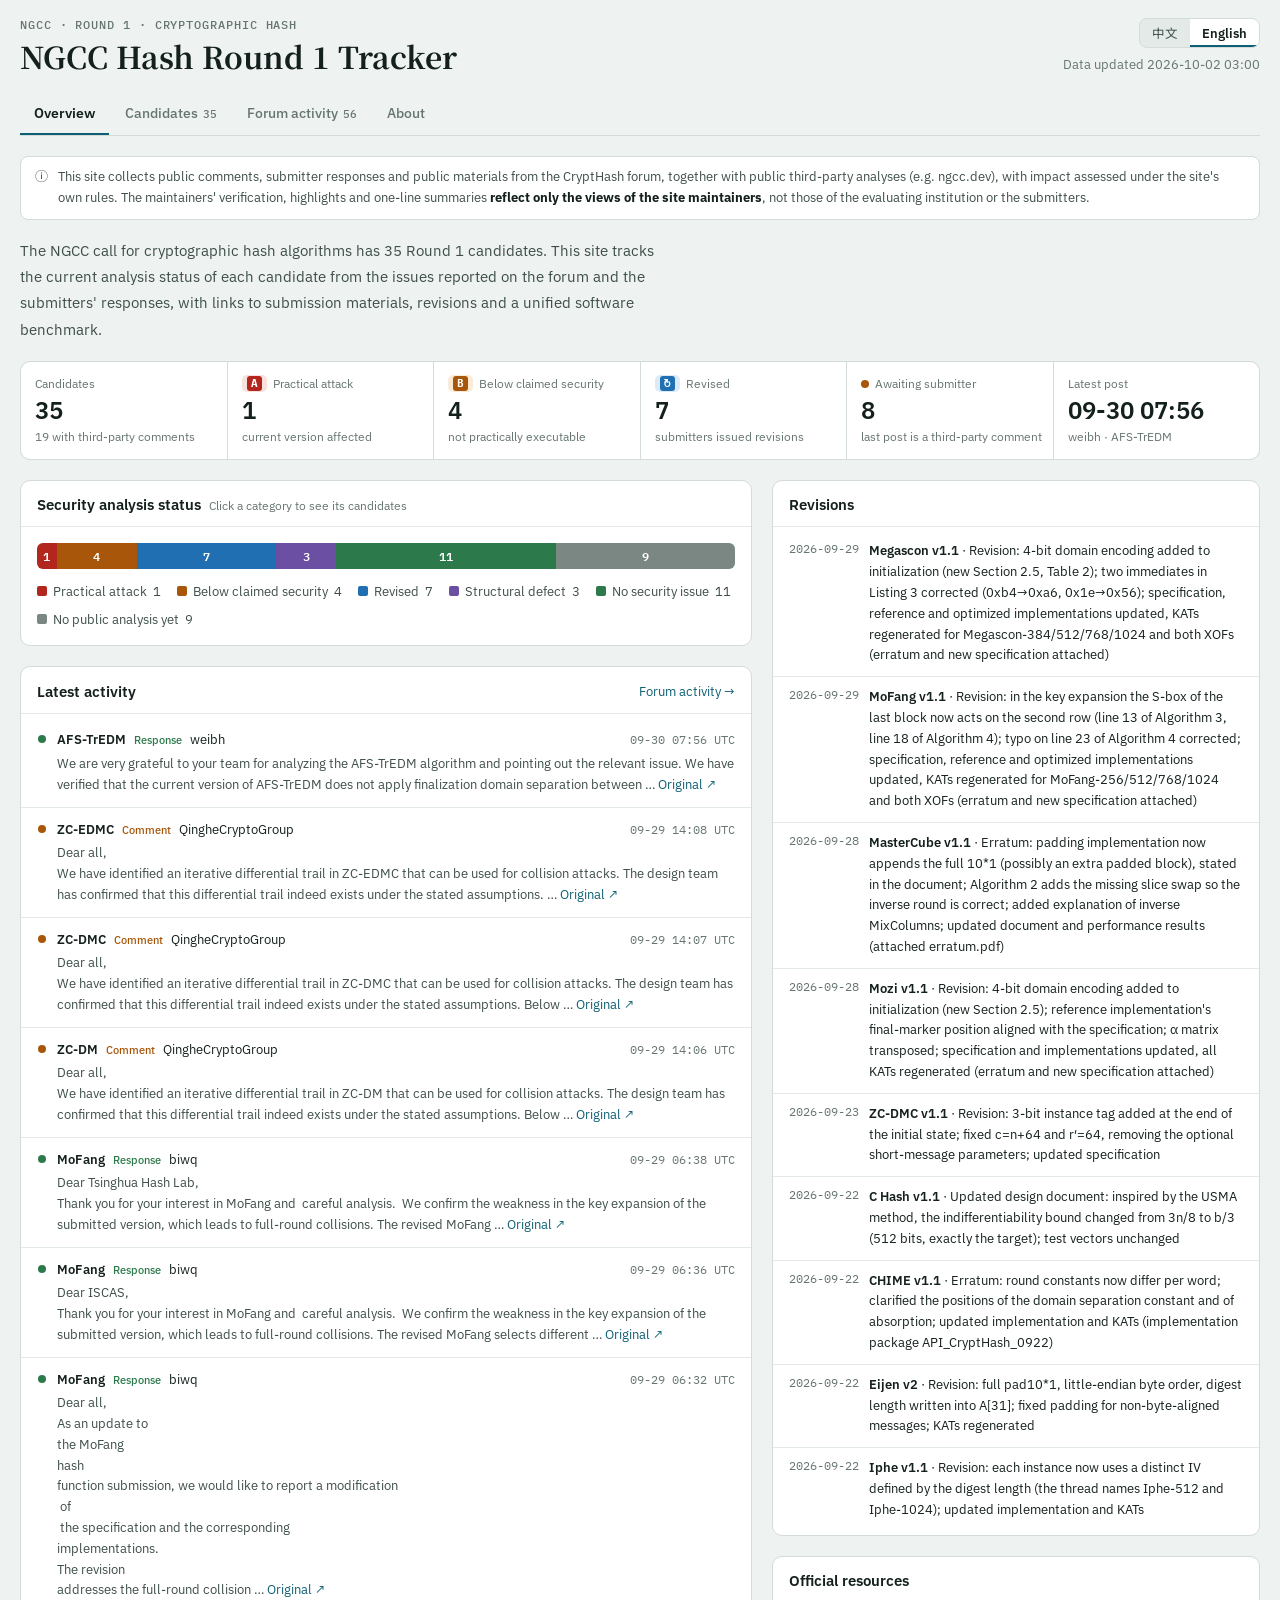
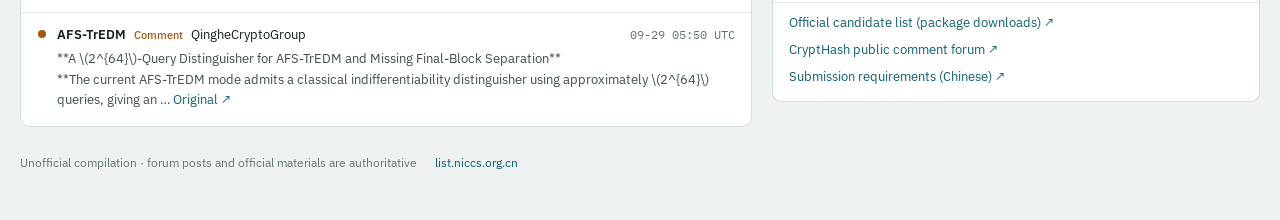
==== index.html @ c600b7a4 "Update data" ====
<!doctype html>
<html lang="zh-CN">
<head>
<meta charset="utf-8">
<meta name="viewport" content="width=device-width, initial-scale=1, viewport-fit=cover">
<meta name="robots" content="noindex">
</head>
<body>
<title>NGCC Hash Round 1 Tracker</title>
<link rel="preconnect" href="https://fonts.googleapis.com">
<link rel="preconnect" href="https://fonts.gstatic.com" crossorigin>
<link rel="stylesheet" media="print" onload="this.media='all'" href="https://fonts.googleapis.com/css2?family=IBM+Plex+Mono:wght@400;500&family=IBM+Plex+Sans:wght@400;500;600&family=Noto+Sans+SC:wght@400;500;700&family=Noto+Serif+SC:wght@600;700&display=swap">
<style>
:root{
  --ground:#EEF2F1; --surface:#FFFFFF; --sunk:#E4EAE8; --line:#D3DCD9; --line-soft:#E3E9E7;
  --ink:#14201D; --ink-2:#3E4E4A; --muted:#66756F;
  --accent:#0E5F73; --accent-soft:#DCEBEF;
  --pend:#A8570A; --pend-soft:#FBEBD6; --ok:#2C7A4B; --ok-soft:#DDF0E3; --none:#7A8783; --none-soft:#E6EBE9;
  --crit:#B3261E; --crit-soft:#F9E1DE; --dom:#6A4FA3; --dom-soft:#ECE6F6; --patch:#1F6FB2; --patch-soft:#DDEBF8;
  --shadow:0 1px 2px rgba(20,32,29,.06),0 8px 24px rgba(20,32,29,.08);
  --sans:"IBM Plex Sans","Noto Sans SC",system-ui,-apple-system,"PingFang SC","Microsoft YaHei",sans-serif;
  --serif:"Noto Serif SC","Songti SC","SimSun",Georgia,serif;
  --mono:"IBM Plex Mono",ui-monospace,"SFMono-Regular",Consolas,monospace;
}
@media (prefers-color-scheme:dark){:root:not([data-theme="light"]){color-scheme:dark;
  --ground:#0E1514; --surface:#16201E; --sunk:#1C2826; --line:#2B3936; --line-soft:#223030;
  --ink:#E4ECE9; --ink-2:#B9C6C2; --muted:#8C9B96; --accent:#62B8CB; --accent-soft:#17343B;
  --pend:#F0A857; --pend-soft:#3A2A16; --ok:#6CC58E; --ok-soft:#18321F; --none:#8C9B96; --none-soft:#222D2B;
  --crit:#FF8A80; --crit-soft:#3A1B19; --dom:#B9A2EC; --dom-soft:#2A2340; --patch:#79B4EA; --patch-soft:#16293B;
  --shadow:0 1px 2px rgba(0,0,0,.3),0 10px 30px rgba(0,0,0,.35);}}
:root[data-theme="dark"]{color-scheme:dark;
  --ground:#0E1514; --surface:#16201E; --sunk:#1C2826; --line:#2B3936; --line-soft:#223030;
  --ink:#E4ECE9; --ink-2:#B9C6C2; --muted:#8C9B96; --accent:#62B8CB; --accent-soft:#17343B;
  --pend:#F0A857; --pend-soft:#3A2A16; --ok:#6CC58E; --ok-soft:#18321F; --none:#8C9B96; --none-soft:#222D2B;
  --crit:#FF8A80; --crit-soft:#3A1B19; --dom:#B9A2EC; --dom-soft:#2A2340; --patch:#79B4EA; --patch-soft:#16293B;
  --shadow:0 1px 2px rgba(0,0,0,.3),0 10px 30px rgba(0,0,0,.35);}
*{box-sizing:border-box}
[hidden]{display:none!important}
body{margin:0;background:var(--ground);color:var(--ink);font:14px/1.6 var(--sans);-webkit-font-smoothing:antialiased}
a{color:var(--accent);text-decoration:none} a:hover{text-decoration:underline}
button{font:inherit;color:inherit}
:focus-visible{outline:2px solid var(--accent);outline-offset:2px;border-radius:4px}
.mono{font-family:var(--mono)} .num{font-variant-numeric:tabular-nums}
.wrap{max-width:1320px;margin:0 auto;padding-inline:20px;padding-block:18px 48px}
@media (max-width:560px){.wrap{padding-inline:16px}}

/* header */
.top{display:flex;flex-wrap:wrap;align-items:flex-end;justify-content:space-between;gap:12px 24px}
.eyebrow{font:500 11.5px/1 var(--mono);letter-spacing:.08em;text-transform:uppercase;color:var(--muted);margin:0 0 8px}
h1{font:700 clamp(22px,3.2vw,30px)/1.2 var(--serif);margin:0;text-wrap:balance}
.meta{font-size:12.5px;color:var(--muted);display:flex;flex-direction:column;gap:6px;align-items:flex-end}
@media (max-width:720px){.meta{align-items:flex-start}}
.lang{display:inline-flex;border:1px solid var(--line);border-radius:8px;overflow:hidden;background:var(--sunk)}
.lang button{border:0;background:transparent;padding:4px 12px;font-size:12.5px;cursor:pointer;color:var(--ink-2)}
.lang button[aria-pressed="true"]{background:var(--surface);color:var(--ink);font-weight:600;box-shadow:inset 0 -2px 0 var(--accent)}
.tabs{display:flex;gap:2px;margin:18px 0 20px;border-bottom:1px solid var(--line);overflow-x:auto;position:sticky;top:env(safe-area-inset-top,0px);background:var(--ground);z-index:5}
.tabs button{border:0;background:none;padding:10px 14px 9px;font-size:14px;font-weight:500;color:var(--muted);cursor:pointer;border-bottom:2px solid transparent;white-space:nowrap}
.tabs button[aria-selected="true"]{color:var(--ink);border-bottom-color:var(--accent);font-weight:600}
.tabs button .c{font:500 11px var(--mono);color:var(--muted);margin-left:5px}
.note-bar{display:flex;gap:10px;align-items:flex-start;padding:10px 14px;border:1px solid var(--line);border-radius:8px;background:var(--surface);font-size:13px;color:var(--ink-2);margin-bottom:18px;max-width:none}
.note-bar b{color:var(--ink)}

/* panels */
.panel{background:var(--surface);border:1px solid var(--line);border-radius:10px}
.panel-h{display:flex;flex-wrap:wrap;align-items:center;justify-content:space-between;gap:10px;padding:14px 16px 12px;border-bottom:1px solid var(--line-soft)}
h2{font:600 15px/1.3 var(--sans);margin:0;display:flex;align-items:baseline;gap:8px}
h2 small{font:400 12px var(--sans);color:var(--muted)}
.grid2{display:grid;grid-template-columns:minmax(0,3fr) minmax(0,2fr);gap:20px;align-items:start}
@media (max-width:960px){.grid2{grid-template-columns:minmax(0,1fr)}}
.stack{display:flex;flex-direction:column;gap:20px}

/* overview */
.lede{font-size:15px;line-height:1.75;color:var(--ink-2);max-width:72ch;margin:0 0 18px}
.kpis{display:grid;grid-template-columns:repeat(6,minmax(0,1fr));gap:1px;background:var(--line);border:1px solid var(--line);border-radius:10px;overflow:hidden;margin:0 0 20px}
.kpi{background:var(--surface);padding:12px 14px 13px;display:flex;flex-direction:column;gap:4px;min-width:0;border:0;text-align:left;cursor:default}
button.kpi{cursor:pointer} button.kpi:hover{background:var(--sunk)}
.kpi .k{font-size:12px;color:var(--muted);display:flex;align-items:center;gap:6px}
.kpi .v{font:600 24px/1.1 var(--sans);font-variant-numeric:tabular-nums}
.kpi .s{font-size:11.5px;color:var(--muted);white-space:nowrap;overflow:hidden;text-overflow:ellipsis}
@media (max-width:980px){.kpis{grid-template-columns:repeat(3,minmax(0,1fr))}}
@media (max-width:480px){.kpis{grid-template-columns:repeat(2,minmax(0,1fr))}}
.dist{padding:16px}
.dist-bar{display:flex;height:26px;border-radius:6px;overflow:hidden;background:var(--sunk)}
.dist-bar button{border:0;padding:0;cursor:pointer;min-width:3px;display:flex;align-items:center;justify-content:center;font:600 11.5px var(--mono);color:var(--surface)}
.dist-leg{display:flex;flex-wrap:wrap;gap:8px 16px;margin-top:12px;font-size:12.5px}
.dist-leg button{border:0;background:none;padding:0;cursor:pointer;display:inline-flex;align-items:center;gap:6px;color:var(--ink-2)}
.sw{width:10px;height:10px;border-radius:2px;display:inline-block}
.upd{list-style:none;margin:0;padding:4px 0}
.upd li{padding:10px 16px;border-bottom:1px solid var(--line-soft);display:grid;grid-template-columns:auto 1fr;gap:4px 10px;cursor:pointer}
.upd li:hover{background:var(--sunk)} .upd li:last-child{border-bottom:0}
.upd .d{font:12px var(--mono);color:var(--muted);white-space:nowrap}
.upd .t{font-size:13px} .upd .t b{font-weight:600}
.links{list-style:none;margin:0;padding:10px 16px 14px;display:flex;flex-direction:column;gap:6px;font-size:13px}

/* candidates */
.controls{display:flex;flex-wrap:wrap;gap:8px;align-items:center}
.seg{display:inline-flex;flex-wrap:wrap;max-width:100%;border:1px solid var(--line);border-radius:8px;overflow:hidden;background:var(--sunk)}
.seg button{border:0;background:transparent;padding:5px 10px;font-size:12.5px;cursor:pointer;color:var(--ink-2);display:inline-flex;align-items:center;gap:6px;white-space:nowrap}
.seg button+button{border-left:1px solid var(--line)}
.seg button[aria-pressed="true"]{background:var(--surface);color:var(--ink);font-weight:500;box-shadow:inset 0 -2px 0 var(--accent)}
.seg .c{font:500 11px var(--mono);color:var(--muted)}
input[type=search],select{font:inherit;font-size:13px;color:var(--ink);background:var(--surface);border:1px solid var(--line);border-radius:8px;padding:5px 9px;min-width:0}
input[type=search]{width:190px}
.tbl-wrap{overflow-x:auto}
table{width:100%;border-collapse:collapse;font-size:13px}
th{font:500 11.5px/1.2 var(--sans);color:var(--muted);text-align:left;padding:9px 10px;border-bottom:1px solid var(--line);white-space:nowrap}
td{padding:9px 10px;border-bottom:1px solid var(--line-soft);vertical-align:middle}
tbody tr{cursor:pointer} tbody tr:hover td{background:var(--sunk)} tbody tr:last-child td{border-bottom:0}
td.r,th.r{text-align:right}
.alg{font-weight:600;white-space:nowrap}
.alg .sub{display:block;font-weight:400;font-size:11.5px;color:var(--muted);max-width:220px;overflow:hidden;text-overflow:ellipsis;white-space:nowrap}
.pill{display:inline-flex;align-items:center;gap:5px;font-size:12px;font-weight:500;padding:2px 8px 2px 7px;border-radius:999px;white-space:nowrap}
.pill.pend{background:var(--pend-soft);color:var(--pend)} .pill.ok{background:var(--ok-soft);color:var(--ok)} .pill.none{background:var(--none-soft);color:var(--none)}
.dot{width:8px;height:8px;border-radius:50%;display:inline-block;flex:none}
.dot.pend{background:var(--pend)} .dot.ok{background:var(--ok)} .dot.none{background:var(--none)}
.lv{display:inline-flex;align-items:center;gap:6px;font-size:12px;font-weight:600;padding:3px 8px;border-radius:5px;white-space:nowrap}
.lv b{font:700 11px/1 var(--mono);padding:2px 4px;border-radius:3px;color:var(--surface)}
.lv-A{background:var(--crit-soft);color:var(--crit)}.lv-A b{background:var(--crit)}
.lv-B{background:var(--pend-soft);color:var(--pend)}.lv-B b{background:var(--pend)}
.lv-C{background:var(--dom-soft);color:var(--dom)}.lv-C b{background:var(--dom)}
.lv-P{background:var(--patch-soft);color:var(--patch)}.lv-P b{background:var(--patch)}
tr.wd td{opacity:.5} tr.wd:hover td{opacity:.8}
.wdn{color:var(--muted);text-decoration-thickness:1.5px}
.wdtag{display:inline-block;margin-left:6px;font:500 11px/1 var(--sans);padding:3px 6px;border-radius:4px;background:var(--none-soft);color:var(--ink-2);border:1px solid var(--line);vertical-align:1px;white-space:nowrap}
.wdban{margin:0 0 14px;padding:10px 12px;border:1px solid var(--line);border-left:3px solid var(--none);border-radius:8px;background:var(--sunk);font-size:13px;line-height:1.65;color:var(--ink-2)}
.wdban b{color:var(--ink)}
.lv-I1{background:var(--crit-soft);color:var(--crit)}.lv-I1 b{background:var(--crit)}
.lv-I2{background:var(--pend-soft);color:var(--pend)}.lv-I2 b{background:var(--pend)}
.lv-I3{background:var(--none-soft);color:var(--ink-2)}.lv-I3 b{background:var(--none)}
.lv-OK{background:var(--ok-soft);color:var(--ok)}
.lv-NA{background:transparent;color:var(--muted);border:1px dashed var(--line)}
.lv-K{background:transparent;color:var(--ink-2);border:1px solid var(--line)}
.fx{display:inline-block;font-size:11px;font-weight:500;padding:2px 6px;border-radius:4px;white-space:nowrap;border:1px solid var(--line);color:var(--ink-2)}
.fx-claimed{border-color:var(--patch);color:var(--patch)}.fx-verified{border-color:var(--ok);color:var(--ok)}
.fx-open{border-color:var(--pend);color:var(--pend)}.fx-failed{border-color:var(--crit);color:var(--crit)}
.small{display:block;font:11px var(--mono);color:var(--muted);margin-top:2px}
.ver{font:500 12px var(--mono);white-space:nowrap} .ver .up{color:var(--patch);font-weight:600}
.when{white-space:nowrap;font:12px var(--mono);color:var(--ink-2)}
.mode{max-width:140px;color:var(--ink-2);font-size:12.5px;overflow:hidden;text-overflow:ellipsis;white-space:nowrap}
.bars{display:inline-flex;gap:2px;align-items:center;vertical-align:middle}
.bars i{display:block;width:6px;height:12px;border-radius:1.5px} .bars i.c{background:var(--pend)} .bars i.r{background:var(--ok)}
.cr{white-space:nowrap;display:flex;align-items:center;gap:8px} .cr .n{font:500 12px var(--mono);color:var(--ink-2);min-width:34px}
.empty{padding:28px 16px;text-align:center;color:var(--muted)}

/* forum */
.feed{list-style:none;margin:0;padding:4px 0}
.feed li{display:grid;grid-template-columns:10px 1fr;gap:10px;padding:11px 16px;border-bottom:1px solid var(--line-soft)}
.feed li:last-child{border-bottom:0}
.feed .rail{display:flex;justify-content:center;padding-top:6px}
.feed .l1{display:flex;flex-wrap:wrap;align-items:baseline;gap:4px 8px;font-size:12.5px}
.feed .l1 .alg-l{font-weight:600;cursor:pointer;color:var(--ink)} .feed .l1 .alg-l:hover{color:var(--accent)}
.feed .l1 .t{margin-left:auto;font:11.5px var(--mono);color:var(--muted)}
.feed .ex{font-size:13px;color:var(--ink-2);margin-top:4px;white-space:pre-wrap;word-break:break-word}
.kind{font-size:11px;font-weight:500} .kind.comment{color:var(--pend)} .kind.response{color:var(--ok)} .kind.call,.kind.notice{color:var(--none)}
.who-list{list-style:none;margin:0;padding:12px 16px 14px;display:flex;flex-direction:column;gap:9px}
.who-list li{display:grid;grid-template-columns:minmax(0,130px) 1fr auto;gap:10px;align-items:center;font-size:12.5px}
.who-list .nm{overflow:hidden;text-overflow:ellipsis;white-space:nowrap}
.who-list .track{height:8px;background:var(--sunk);border-radius:4px;overflow:hidden;display:flex}
.who-list .track i{display:block;height:100%} .who-list .track i.c{background:var(--pend)} .who-list .track i.r{background:var(--ok)}
.who-list .ct{font:12px var(--mono);color:var(--muted)}

/* about */
.doc{padding:18px 20px 22px;max-width:none}
.doc h3{font:600 15px var(--sans);margin:22px 0 8px} .doc h3:first-child{margin-top:0}
.doc p{margin:0 0 10px;max-width:78ch;color:var(--ink-2)}
.doc dl{display:grid;grid-template-columns:auto 1fr;gap:8px 14px;margin:0 0 6px;font-size:13px}
.doc dt{white-space:nowrap} .doc dd{margin:0;color:var(--ink-2);max-width:78ch}
.doc ul{margin:0 0 10px;padding-left:18px;color:var(--ink-2);max-width:78ch}
@media (max-width:560px){.doc dl{grid-template-columns:1fr}.doc dt{margin-top:6px}}

/* drawer */
.scrim{position:fixed;inset:0;background:rgba(10,18,16,.42);z-index:20}
.drawer{position:fixed;top:0;right:0;bottom:0;width:min(760px,100%);background:var(--surface);z-index:21;box-shadow:var(--shadow);display:flex;flex-direction:column;border-left:1px solid var(--line)}
.dr-h{padding:calc(env(safe-area-inset-top,0px) + 16px) 20px 14px;border-bottom:1px solid var(--line);display:flex;gap:12px;align-items:flex-start}
.dr-h h3{font:700 22px/1.2 var(--serif);margin:0 0 6px}
.dr-h .x{margin-left:auto;border:1px solid var(--line);background:var(--sunk);border-radius:8px;width:32px;height:32px;cursor:pointer;flex:none;font-size:16px;line-height:1}
.dr-b{overflow-y:auto;padding:16px 20px calc(env(safe-area-inset-bottom,0px) + 28px)}
.sec-h{font:600 13px var(--sans);margin:22px 0 10px;display:flex;flex-wrap:wrap;align-items:center;gap:8px}
.sec-h:first-child{margin-top:2px}
.sec-h .vf{font-weight:400}
.facts{display:grid;grid-template-columns:120px 1fr;margin:0;border:1px solid var(--line-soft);border-radius:8px;overflow:hidden;font-size:12.5px}
.facts dt,.facts dd{margin:0;padding:7px 10px;border-bottom:1px solid var(--line-soft)}
.facts dt{color:var(--muted);background:var(--sunk)}
.facts dt:last-of-type,.facts dd:last-of-type{border-bottom:0}
@media (max-width:520px){.facts{grid-template-columns:1fr}.facts dt{border-bottom:0;padding-bottom:2px}}
.hl{margin:0;padding:9px 12px;border-left:3px solid var(--accent);background:var(--accent-soft);border-radius:0 6px 6px 0;font-size:13.5px;line-height:1.65}
.stbox{border:1px solid var(--line-soft);border-radius:8px;padding:10px 12px}
.stbox .st1{display:flex;flex-wrap:wrap;align-items:center;gap:6px 8px;font-weight:600;font-size:13.5px}
.stbox p{margin:6px 0 0;font-size:13px;line-height:1.65;color:var(--ink-2)}
.fd{list-style:none;margin:0;padding:0;display:flex;flex-direction:column;gap:10px}
.fd li{border:1px solid var(--line-soft);border-radius:8px;padding:10px 12px}
.fd .t1{display:flex;flex-wrap:wrap;gap:6px 8px;align-items:center;font-size:13px}
.fd .t1 .ttl{font-weight:600;flex:1 1 240px;min-width:0}
.fd .dt{font-size:12.5px;color:var(--ink-2);margin:6px 0 0}
.fd .src{font-size:12px;color:var(--muted);margin-top:6px;display:flex;flex-wrap:wrap;gap:4px 10px}
.vtag{font-size:11.5px;color:var(--muted);border-bottom:1px dotted var(--muted);cursor:help}
.tl{list-style:none;margin:0;padding:0 0 0 16px;border-left:2px solid var(--line)}
.tl>li{position:relative;padding:0 0 14px 12px}
.tl>li::before{content:"";position:absolute;left:-23px;top:5px;width:12px;height:12px;border-radius:50%;background:var(--surface);border:2px solid var(--none)}
.tl>li.cur::before{border-color:var(--patch);background:var(--patch)}
.tl .vh{display:flex;flex-wrap:wrap;gap:4px 10px;align-items:baseline;font-size:13px}
.tl .vh b{font:600 13px var(--mono)}
.tl .vl{font-size:12.5px;color:var(--ink-2);margin:3px 0 6px}
.docs{list-style:none;margin:0;padding:0;display:flex;flex-direction:column;gap:3px;font-size:12.5px}
.docs li{display:flex;gap:8px;align-items:baseline;min-width:0}
.docs .cat{flex:none;font-size:11px;color:var(--muted);min-width:70px}
.docs a{overflow:hidden;text-overflow:ellipsis;white-space:nowrap;min-width:0}
.docs .sz{flex:none;font:11px var(--mono);color:var(--muted)}
.msg{border:1px solid var(--line-soft);border-radius:8px;margin-bottom:10px;overflow:hidden}
.msg.comment{border-left:3px solid var(--pend)} .msg.response{border-left:3px solid var(--ok)} .msg.call{border-left:3px solid var(--none)}
.msg-h{display:flex;flex-wrap:wrap;gap:4px 10px;align-items:baseline;padding:8px 12px;background:var(--sunk);font-size:12.5px}
.msg-h .t{font:11.5px var(--mono);color:var(--muted)} .msg-h .lk{margin-left:auto;font-size:12px}
.msg-body{padding:9px 12px 11px;white-space:pre-wrap;word-break:break-word;font-size:13px;line-height:1.6;color:var(--ink-2)}
footer{margin-top:26px;font-size:12px;color:var(--muted);display:flex;flex-wrap:wrap;gap:6px 18px}
@media (prefers-reduced-motion:no-preference){.drawer{animation:slide .18s ease-out}@keyframes slide{from{transform:translateX(24px);opacity:.6}}}
</style>

<div class="wrap">
  <header class="top">
    <div>
      <p class="eyebrow">NGCC · Round 1 · Cryptographic Hash</p>
      <h1 id="h1"></h1>
    </div>
    <div class="meta">
      <div class="lang" role="group" aria-label="Language">
        <button type="button" data-lang="zh">中文</button><button type="button" data-lang="en">English</button>
      </div>
      <span id="gen"></span>
    </div>
  </header>
  <nav class="tabs" role="tablist" id="tabs"></nav>
  <main id="view"></main>
  <footer id="foot"></footer>
</div>

<div class="scrim" id="scrim" hidden></div>
<aside class="drawer" id="drawer" role="dialog" aria-modal="true" aria-labelledby="dr-title" hidden>
  <div class="dr-h"><div style="min-width:0"><h3 id="dr-title"></h3><div id="dr-status"></div></div>
  <button class="x" id="dr-close" aria-label="Close">✕</button></div>
  <div class="dr-b" id="dr-body"></div>
</aside>

<script>
const DATA = {"docs": {"submission": {"AFS-TrEDM": [{"title": "AFS-TrEDM_S6_Specification_en", "category": "算法规范", "lang": "", "bytes": 3278352, "path": "docs/submission/AFS-TrEDM/AFS-TrEDM_S6_Specification_en.pdf"}, {"title": "AFS-TrEDM_S6_Specification_cn", "category": "算法规范", "lang": "中文", "bytes": 3305074, "path": "docs/submission/AFS-TrEDM/AFS-TrEDM_S6_Specification_cn.pdf"}], "AXIS": [{"title": "AXIS-Algorithm Description", "category": "算法规范", "lang": "", "bytes": 241935, "path": "docs/submission/AXIS/AXIS-Algorithm Description.pdf"}], "C Hash": [{"title": "2 - Algorithm specifications - C HASH", "category": "算法规范", "lang": "", "bytes": 1501626, "path": "docs/submission/C Hash/2 - Algorithm specifications - C HASH.pdf"}, {"title": "另一份独立代码供参考，AI辅助完成，性能相当， 未在算法文档中体现", "category": "自评估报告", "lang": "", "bytes": 236361, "path": "docs/submission/C Hash/另一份独立代码供参考，AI辅助完成，性能相当， 未在算法文档中体现__assessment_report.pdf"}], "CHAMP": [{"title": "CHAMP Algorithm Specifications", "category": "算法规范", "lang": "", "bytes": 383922, "path": "docs/submission/CHAMP/CHAMP Algorithm Specifications.pdf"}], "CHIME": [{"title": "算法文本", "category": "算法规范", "lang": "", "bytes": 1099086, "path": "docs/submission/CHIME/算法文本.pdf"}], "Cuishen": [{"title": "Algorithm specifications", "category": "算法规范", "lang": "", "bytes": 2150415, "path": "docs/submission/Cuishen/Algorithm specifications.pdf"}], "Dragon": [{"title": "Algorithm specifications", "category": "算法规范", "lang": "", "bytes": 340533, "path": "docs/submission/Dragon/Algorithm specifications.pdf"}, {"title": "Cryptographic Hash-Dragon-ARM-Performance Optimization Version", "category": "自评估报告", "lang": "", "bytes": 310203, "path": "docs/submission/Dragon/Cryptographic Hash-Dragon-ARM-Performance Optimization Version__Self-Assessment Report.pdf"}, {"title": "Cryptographic Hash-Dragon-ARM-Reference Implementation Version", "category": "自评估报告", "lang": "", "bytes": 307785, "path": "docs/submission/Dragon/Cryptographic Hash-Dragon-ARM-Reference Implementation Version__Self-Assessment Report.pdf"}, {"title": "Cryptographic Hash-Dragon-ARM-Resource Optimization Version", "category": "自评估报告", "lang": "", "bytes": 309588, "path": "docs/submission/Dragon/Cryptographic Hash-Dragon-ARM-Resource Optimization Version__Self-Assessment Report.pdf"}, {"title": "Cryptographic Hash-Dragon-x86-Performance Optimization Version", "category": "自评估报告", "lang": "", "bytes": 311704, "path": "docs/submission/Dragon/Cryptographic Hash-Dragon-x86-Performance Optimization Version__Self-Assessment Report.pdf"}, {"title": "Cryptographic Hash-Dragon-x86-Reference Implementation Version", "category": "自评估报告", "lang": "", "bytes": 309082, "path": "docs/submission/Dragon/Cryptographic Hash-Dragon-x86-Reference Implementation Version__Self-Assessment Report.pdf"}, {"title": "Cryptographic Hash-Dragon-x86-Resource Optimization Version", "category": "自评估报告", "lang": "", "bytes": 311436, "path": "docs/submission/Dragon/Cryptographic Hash-Dragon-x86-Resource Optimization Version__Self-Assessment Report.pdf"}], "Duet": [{"title": "Algorithm specifications", "category": "算法规范", "lang": "", "bytes": 848285, "path": "docs/submission/Duet/Algorithm specifications.pdf"}], "Eijen": [{"title": "Eijen Hash", "category": "算法规范", "lang": "", "bytes": 349544, "path": "docs/submission/Eijen/Eijen Hash.pdf"}], "FEILIAN": [{"title": "Specification", "category": "算法规范", "lang": "", "bytes": 642596, "path": "docs/submission/FEILIAN/Specification.pdf"}], "Garnet": [{"title": "算法文本", "category": "算法规范", "lang": "", "bytes": 739536, "path": "docs/submission/Garnet/算法文本.pdf"}], "Iphe": [{"title": "Algorithm-Specification", "category": "算法规范", "lang": "", "bytes": 222925, "path": "docs/submission/Iphe/Algorithm-Specification.pdf"}], "Juzi": [{"title": "JuziHash", "category": "算法规范", "lang": "", "bytes": 370774, "path": "docs/submission/Juzi/JuziHash.pdf"}], "Laurus": [{"title": "Cryptographic Hash Algorithm Laurus", "category": "算法规范", "lang": "", "bytes": 1177763, "path": "docs/submission/Laurus/Cryptographic Hash Algorithm Laurus.pdf"}, {"title": "密码杂凑算法Laurus算法文本", "category": "算法规范", "lang": "中文", "bytes": 1199129, "path": "docs/submission/Laurus/密码杂凑算法Laurus算法文本.pdf"}, {"title": "Laurus Provable Security Analysis", "category": "安全分析", "lang": "", "bytes": 602821, "path": "docs/submission/Laurus/Laurus Provable Security Analysis.pdf"}, {"title": "Laurus可证明安全性分析", "category": "安全分析", "lang": "中文", "bytes": 693085, "path": "docs/submission/Laurus/Laurus可证明安全性分析.pdf"}], "Litchi": [{"title": "Cryptographic Hash Algorithm Litchi", "category": "算法规范", "lang": "", "bytes": 1241158, "path": "docs/submission/Litchi/Cryptographic Hash Algorithm Litchi.pdf"}, {"title": "密码杂凑算法Litchi算法文本", "category": "算法规范", "lang": "中文", "bytes": 1289805, "path": "docs/submission/Litchi/密码杂凑算法Litchi算法文本.pdf"}], "LLH": [{"title": "LLH_Specification_English", "category": "算法规范", "lang": "", "bytes": 529448, "path": "docs/submission/LLH/LLH_Specification_English.pdf"}, {"title": "超低时延杂凑算法LLH规范", "category": "算法规范", "lang": "中文", "bytes": 478261, "path": "docs/submission/LLH/超低时延杂凑算法LLH规范.pdf"}, {"title": "Design_and_Evalutation_of_LLH_English", "category": "安全分析", "lang": "", "bytes": 5668057, "path": "docs/submission/LLH/Design_and_Evalutation_of_LLH_English.pdf"}, {"title": "LLH算法设计与评估", "category": "安全分析", "lang": "中文", "bytes": 4842652, "path": "docs/submission/LLH/LLH算法设计与评估.pdf"}], "MasterCube": [{"title": "MasterCube", "category": "算法规范", "lang": "", "bytes": 906961, "path": "docs/submission/MasterCube/MasterCube.pdf"}], "Megascon": [{"title": "Megascon Hash function", "category": "算法规范", "lang": "", "bytes": 420100, "path": "docs/submission/Megascon/Megascon Hash function.pdf"}], "MoFang": [{"title": "MoFang Hash function", "category": "算法规范", "lang": "", "bytes": 920026, "path": "docs/submission/MoFang/MoFang Hash function.pdf"}], "Mozi": [{"title": "MOZI hash function", "category": "算法规范", "lang": "", "bytes": 730488, "path": "docs/submission/Mozi/MOZI hash function.pdf"}], "Neulaser": [{"title": "算法文档", "category": "算法规范", "lang": "", "bytes": 297621, "path": "docs/submission/Neulaser/算法文档.pdf"}], "Pavelor": [{"title": "Pavelor", "category": "算法规范", "lang": "", "bytes": 1800124, "path": "docs/submission/Pavelor/Pavelor.pdf"}], "QILIN": [{"title": "算法文本QILIN", "category": "算法规范", "lang": "", "bytes": 678346, "path": "docs/submission/QILIN/算法文本QILIN.pdf"}], "QSH": [{"title": "QuantaSylva Hash", "category": "算法规范", "lang": "", "bytes": 576058, "path": "docs/submission/QSH/QuantaSylva Hash.pdf"}], "TaiChi": [{"title": "算法文本TaiChi", "category": "算法规范", "lang": "", "bytes": 878169, "path": "docs/submission/TaiChi/算法文本TaiChi.pdf"}], "Thunder": [{"title": "Algorithm Specifications", "category": "算法规范", "lang": "", "bytes": 482961, "path": "docs/submission/Thunder/Algorithm Specifications.pdf"}, {"title": "Cryptographic Hash-Thunder-ARM-Performance Optimization Version", "category": "自评估报告", "lang": "", "bytes": 59231, "path": "docs/submission/Thunder/Cryptographic Hash-Thunder-ARM-Performance Optimization Version__Self-Assessment Report.pdf"}, {"title": "Cryptographic Hash-Thunder-ARM-Reference Implementation Version", "category": "自评估报告", "lang": "", "bytes": 59061, "path": "docs/submission/Thunder/Cryptographic Hash-Thunder-ARM-Reference Implementation Version__Self-Assessment Report.pdf"}, {"title": "Cryptographic Hash-Thunder-ARM-Resource Optimization Version", "category": "自评估报告", "lang": "", "bytes": 59118, "path": "docs/submission/Thunder/Cryptographic Hash-Thunder-ARM-Resource Optimization Version__Self-Assessment Report.pdf"}, {"title": "Cryptographic Hash-Thunder-x86-Performance Optimization Version", "category": "自评估报告", "lang": "", "bytes": 59746, "path": "docs/submission/Thunder/Cryptographic Hash-Thunder-x86-Performance Optimization Version__Self-Assessment Report.pdf"}, {"title": "Cryptographic Hash-Thunder-x86-Reference Implementation Version", "category": "自评估报告", "lang": "", "bytes": 59826, "path": "docs/submission/Thunder/Cryptographic Hash-Thunder-x86-Reference Implementation Version__Self-Assessment Report.pdf"}, {"title": "Cryptographic Hash-Thunder-x86-Resource Optimization Version", "category": "自评估报告", "lang": "", "bytes": 59921, "path": "docs/submission/Thunder/Cryptographic Hash-Thunder-x86-Resource Optimization Version__Self-Assessment Report.pdf"}], "uHash": [{"title": "2 算法文本 英文", "category": "算法规范", "lang": "", "bytes": 833965, "path": "docs/submission/uHash/2 算法文本 英文.pdf"}], "Vedak": [{"title": "算法文本(The Vedak Hash Function Family)_英文", "category": "算法规范", "lang": "", "bytes": 1069438, "path": "docs/submission/Vedak/算法文本(The Vedak Hash Function Family)_英文.pdf"}, {"title": "Vedak_README_EN", "category": "实现说明", "lang": "", "bytes": 7337, "path": "docs/submission/Vedak/Vedak_README_EN.pdf"}, {"title": "Vedak_README_CN", "category": "实现说明", "lang": "中文", "bytes": 200593, "path": "docs/submission/Vedak/Vedak_README_CN.pdf"}], "WChain": [{"title": "wchain hash function", "category": "算法规范", "lang": "", "bytes": 961209, "path": "docs/submission/WChain/wchain hash function.pdf"}], "Wish": [{"title": "Wish_Specifications", "category": "算法规范", "lang": "", "bytes": 481819, "path": "docs/submission/Wish/Wish_Specifications.pdf"}], "XRH-1": [{"title": "算法文本_XRH-1", "category": "算法规范", "lang": "", "bytes": 475342, "path": "docs/submission/XRH-1/算法文本_XRH-1.pdf"}], "XRH-2": [{"title": "算法文本_XRH-2", "category": "算法规范", "lang": "", "bytes": 472827, "path": "docs/submission/XRH-2/算法文本_XRH-2.pdf"}], "ZC-DM": [{"title": "ZC-DM", "category": "算法规范", "lang": "", "bytes": 328968, "path": "docs/submission/ZC-DM/ZC-DM.pdf"}], "ZC-DMC": [{"title": "ZC-DMC", "category": "算法规范", "lang": "", "bytes": 444038, "path": "docs/submission/ZC-DMC/ZC-DMC.pdf"}], "ZC-EDMC": [{"title": "ZC-EDMC", "category": "算法规范", "lang": "", "bytes": 357105, "path": "docs/submission/ZC-EDMC/ZC-EDMC.pdf"}]}, "forum": {"C Hash": [{"name": "chash.pdf", "url": "https://list.niccs.org.cn/archives/list/crypthashforum@list.niccs.org.cn/message/DS3H4N6BDKPEAPZQG4HLP6UZZ6LIYKFF/attachment/4/chash.pdf", "mime": "application/pdf", "size": "1.5 MB", "path": "docs/forum/C Hash/DS3H4N6B_chash.pdf", "bytes": 1532910, "msg_id": "DS3H4N6BDKPEAPZQG4HLP6UZZ6LIYKFF", "author": "LITING", "kind": "response", "time": "2026-09-22 00:19 UTC", "msg_url": "https://list.niccs.org.cn/archives/list/crypthashforum@list.niccs.org.cn/message/DS3H4N6BDKPEAPZQG4HLP6UZZ6LIYKFF/"}], "CHIME": [{"name": "CHIME_Hash_Function_Erratum_2026-09.pdf", "url": "https://list.niccs.org.cn/archives/list/crypthashforum@list.niccs.org.cn/message/HLW3FPCIRT2UIR3YMYJJ5YW7SCGZENUL/attachment/4/CHIME_Hash_Function_Erratum_2026-09.pdf", "mime": "application/pdf", "size": "58.1 KB", "path": "docs/forum/CHIME/HLW3FPCI_CHIME_Hash_Function_Erratum_2026-09.pdf", "bytes": 59469, "msg_id": "HLW3FPCIRT2UIR3YMYJJ5YW7SCGZENUL", "author": "Tao Huang", "kind": "response", "time": "2026-09-22 00:43 UTC", "msg_url": "https://list.niccs.org.cn/archives/list/crypthashforum@list.niccs.org.cn/message/HLW3FPCIRT2UIR3YMYJJ5YW7SCGZENUL/"}], "Eijen": [{"name": "padding_note.pdf", "url": "https://list.niccs.org.cn/archives/list/crypthashforum@list.niccs.org.cn/message/ZWEUZVA7PCY53H4I6HFGYZQIHPV4CUOO/attachment/4/padding_note.pdf", "mime": "application/pdf", "size": "221.2 KB", "path": "docs/forum/Eijen/ZWEUZVA7_padding_note.pdf", "bytes": 226459, "msg_id": "ZWEUZVA7PCY53H4I6HFGYZQIHPV4CUOO", "author": "Eijen_team", "kind": "response", "time": "2026-09-22 02:29 UTC", "msg_url": "https://list.niccs.org.cn/archives/list/crypthashforum@list.niccs.org.cn/message/ZWEUZVA7PCY53H4I6HFGYZQIHPV4CUOO/"}, {"name": "Eijen-update.pdf", "url": "https://list.niccs.org.cn/archives/list/crypthashforum@list.niccs.org.cn/message/ZWEUZVA7PCY53H4I6HFGYZQIHPV4CUOO/attachment/5/Eijen-update.pdf", "mime": "application/pdf", "size": "559.1 KB", "path": "docs/forum/Eijen/ZWEUZVA7_Eijen-update.pdf", "bytes": 572564, "msg_id": "ZWEUZVA7PCY53H4I6HFGYZQIHPV4CUOO", "author": "Eijen_team", "kind": "response", "time": "2026-09-22 02:29 UTC", "msg_url": "https://list.niccs.org.cn/archives/list/crypthashforum@list.niccs.org.cn/message/ZWEUZVA7PCY53H4I6HFGYZQIHPV4CUOO/"}], "Iphe": [{"name": "submission_en.pdf", "url": "https://list.niccs.org.cn/archives/list/crypthashforum@list.niccs.org.cn/message/3NHT6MB6FTPF63JO7YXX3Y6HH422SQGC/attachment/4/submission_en.pdf", "mime": "application/pdf", "size": "217.9 KB", "path": "docs/forum/Iphe/3NHT6MB6_submission_en.pdf", "bytes": 223161, "msg_id": "3NHT6MB6FTPF63JO7YXX3Y6HH422SQGC", "author": "cuihr26", "kind": "response", "time": "2026-09-22 02:10 UTC", "msg_url": "https://list.niccs.org.cn/archives/list/crypthashforum@list.niccs.org.cn/message/3NHT6MB6FTPF63JO7YXX3Y6HH422SQGC/"}, {"name": "Cross-RateDomainSeparationinFeed-ForwardSpongeConstructions.pdf", "url": "https://list.niccs.org.cn/archives/list/crypthashforum@list.niccs.org.cn/message/BWXG6OPAIQL32FMWWYJ3C4D6QMRGHGP4/attachment/4/Cross-RateDomainSeparationinFeed-ForwardSpongeConstructions.pdf", "mime": "application/pdf", "size": "107.2 KB", "path": "docs/forum/Iphe/BWXG6OPA_Cross-RateDomainSeparationinFeed-ForwardSpongeConstructions.pdf", "bytes": 109722, "msg_id": "BWXG6OPAIQL32FMWWYJ3C4D6QMRGHGP4", "author": "cuihr26", "kind": "response", "time": "2026-09-23 11:01 UTC", "msg_url": "https://list.niccs.org.cn/archives/list/crypthashforum@list.niccs.org.cn/message/BWXG6OPAIQL32FMWWYJ3C4D6QMRGHGP4/"}], "ZC-DMC": [{"name": "ZC-DMC.pdf", "url": "https://list.niccs.org.cn/archives/list/crypthashforum@list.niccs.org.cn/message/R4Y2U6SYSDUPFSVPGYIYSXGWVGQKVIDJ/attachment/2/ZC-DMC.pdf", "mime": "application/pdf", "size": "434.4 KB", "path": "docs/forum/ZC-DMC/R4Y2U6SY_ZC-DMC.pdf", "bytes": 444789, "msg_id": "R4Y2U6SYSDUPFSVPGYIYSXGWVGQKVIDJ", "author": "Shun", "kind": "response", "time": "2026-09-23 08:15 UTC", "msg_url": "https://list.niccs.org.cn/archives/list/crypthashforum@list.niccs.org.cn/message/R4Y2U6SYSDUPFSVPGYIYSXGWVGQKVIDJ/"}], "MasterCube": [{"name": "erratum.pdf", "url": "https://list.niccs.org.cn/archives/list/crypthashforum@list.niccs.org.cn/message/IG2TAQNA7YHL4JLOOWBTJGKBVVVESWZK/attachment/4/erratum.pdf", "mime": "application/pdf", "size": "99.9 KB", "path": "docs/forum/MasterCube/IG2TAQNA_erratum.pdf", "bytes": 102334, "msg_id": "IG2TAQNA7YHL4JLOOWBTJGKBVVVESWZK", "author": "GongZheng", "kind": "response", "time": "2026-09-28 04:11 UTC", "msg_url": "https://list.niccs.org.cn/archives/list/crypthashforum@list.niccs.org.cn/message/IG2TAQNA7YHL4JLOOWBTJGKBVVVESWZK/"}, {"name": "MasterCubeV2.1.zip", "url": "https://list.niccs.org.cn/archives/list/crypthashforum@list.niccs.org.cn/message/IG2TAQNA7YHL4JLOOWBTJGKBVVVESWZK/attachment/5/MasterCubeV2.1.zip", "mime": "application/zip", "size": "6.1 MB", "msg_id": "IG2TAQNA7YHL4JLOOWBTJGKBVVVESWZK", "author": "GongZheng", "kind": "response", "time": "2026-09-28 04:11 UTC", "msg_url": "https://list.niccs.org.cn/archives/list/crypthashforum@list.niccs.org.cn/message/IG2TAQNA7YHL4JLOOWBTJGKBVVVESWZK/"}], "Mozi": [{"name": "ErratumandRevisionsofTheHashFunctionMOZI.pdf", "url": "https://list.niccs.org.cn/archives/list/crypthashforum@list.niccs.org.cn/message/GLMIC7PHESTDBHE76LMHS47QCAI6I2HT/attachment/4/ErratumandRevisionsofTheHashFunctionMOZI.pdf", "mime": "application/pdf", "size": "236.3 KB", "path": "docs/forum/Mozi/GLMIC7PH_ErratumandRevisionsofTheHashFunctionMOZI.pdf", "bytes": 241941, "msg_id": "GLMIC7PHESTDBHE76LMHS47QCAI6I2HT", "author": "biwq", "kind": "response", "time": "2026-09-28 10:40 UTC", "msg_url": "https://list.niccs.org.cn/archives/list/crypthashforum@list.niccs.org.cn/message/GLMIC7PHESTDBHE76LMHS47QCAI6I2HT/"}, {"name": "MOZIhashfunction_update.pdf", "url": "https://list.niccs.org.cn/archives/list/crypthashforum@list.niccs.org.cn/message/GLMIC7PHESTDBHE76LMHS47QCAI6I2HT/attachment/5/MOZIhashfunction_update.pdf", "mime": "application/pdf", "size": "721.0 KB", "path": "docs/forum/Mozi/GLMIC7PH_MOZIhashfunction_update.pdf", "bytes": 738279, "msg_id": "GLMIC7PHESTDBHE76LMHS47QCAI6I2HT", "author": "biwq", "kind": "response", "time": "2026-09-28 10:40 UTC", "msg_url": "https://list.niccs.org.cn/archives/list/crypthashforum@list.niccs.org.cn/message/GLMIC7PHESTDBHE76LMHS47QCAI6I2HT/"}], "Megascon": [{"name": "Erratum_and_Revisions_of_The_Hash_Function_MEGASCON.pdf", "url": "https://list.niccs.org.cn/archives/list/crypthashforum@list.niccs.org.cn/message/2VJXXVHAC7K44UFJ7YLSTJRSIWRJTVAQ/attachment/4/Erratum_and_Revisions_of_The_Hash_Function_MEGASCON.pdf", "mime": "application/pdf", "size": "259.1 KB", "path": "docs/forum/Megascon/2VJXXVHA_Erratum_and_Revisions_of_The_Hash_Function_MEGASCON.pdf", "bytes": 265318, "msg_id": "2VJXXVHAC7K44UFJ7YLSTJRSIWRJTVAQ", "author": "biwq", "kind": "response", "time": "2026-09-29 02:29 UTC", "msg_url": "https://list.niccs.org.cn/archives/list/crypthashforum@list.niccs.org.cn/message/2VJXXVHAC7K44UFJ7YLSTJRSIWRJTVAQ/"}, {"name": "Megascon_Hash_function-update.pdf", "url": "https://list.niccs.org.cn/archives/list/crypthashforum@list.niccs.org.cn/message/2VJXXVHAC7K44UFJ7YLSTJRSIWRJTVAQ/attachment/5/Megascon_Hash_function-update.pdf", "mime": "application/pdf", "size": "418.3 KB", "path": "docs/forum/Megascon/2VJXXVHA_Megascon_Hash_function-update.pdf", "bytes": 428389, "msg_id": "2VJXXVHAC7K44UFJ7YLSTJRSIWRJTVAQ", "author": "biwq", "kind": "response", "time": "2026-09-29 02:29 UTC", "msg_url": "https://list.niccs.org.cn/archives/list/crypthashforum@list.niccs.org.cn/message/2VJXXVHAC7K44UFJ7YLSTJRSIWRJTVAQ/"}], "MoFang": [{"name": "ErratumandRevisionsofTheHashFunctionMOFANG.pdf", "url": "https://list.niccs.org.cn/archives/list/crypthashforum@list.niccs.org.cn/message/MKUGDOEMKQFY4M7UWJT5EF5AMOCUKITQ/attachment/4/ErratumandRevisionsofTheHashFunctionMOFANG.pdf", "mime": "application/pdf", "size": "159.3 KB", "path": "docs/forum/MoFang/MKUGDOEM_ErratumandRevisionsofTheHashFunctionMOFANG.pdf", "bytes": 163078, "msg_id": "MKUGDOEMKQFY4M7UWJT5EF5AMOCUKITQ", "author": "biwq", "kind": "response", "time": "2026-09-29 06:32 UTC", "msg_url": "https://list.niccs.org.cn/archives/list/crypthashforum@list.niccs.org.cn/message/MKUGDOEMKQFY4M7UWJT5EF5AMOCUKITQ/"}, {"name": "MoFangHashfunction_update.pdf", "url": "https://list.niccs.org.cn/archives/list/crypthashforum@list.niccs.org.cn/message/MKUGDOEMKQFY4M7UWJT5EF5AMOCUKITQ/attachment/5/MoFangHashfunction_update.pdf", "mime": "application/pdf", "size": "899.8 KB", "path": "docs/forum/MoFang/MKUGDOEM_MoFangHashfunction_update.pdf", "bytes": 921349, "msg_id": "MKUGDOEMKQFY4M7UWJT5EF5AMOCUKITQ", "author": "biwq", "kind": "response", "time": "2026-09-29 06:32 UTC", "msg_url": "https://list.niccs.org.cn/archives/list/crypthashforum@list.niccs.org.cn/message/MKUGDOEMKQFY4M7UWJT5EF5AMOCUKITQ/"}]}}, "status": {"updated": "2026-09-30", "definitions": {"levels": {"A": {"name": "实际攻击", "desc": "对提交的完整哈希（全轮、规定参数、正式接口）给出了可实际执行的碰撞、原像或第二原像，并且有具体实例或可复现的构造。"}, "B": {"name": "低于声称安全", "desc": "对完整哈希的攻击或严格界低于提交方声称的安全强度，但所需计算量目前无法实际执行。"}, "C": {"name": "结构缺陷", "desc": "域分离失效、实例之间或摘要长度之间的输出关系、哈希接口上可观察的代数性质、安全论证所依赖的结构失效等，属于需要修正的问题，但尚未直接推翻单个实例的碰撞或原像安全声明。"}}, "fix": {"open": {"name": "待回应", "desc": "提交方尚未就该发现回复。"}, "ack": {"name": "已确认", "desc": "提交方已回复并承认该发现（可能认为不影响安全，或承诺在后续勘误中修正），尚未发布修订。"}, "disputed": {"name": "有异议", "desc": "提交方不认同该结论。"}, "claimed": {"name": "已修订", "desc": "提交方已发布修订（勘误、新版规范或实现）。修订是否有效见复核结论。"}, "verified": {"name": "已修订·复核有效", "desc": "经复核（原理分析或实测）确认修订消除了该问题。"}, "failed": {"name": "修订无效", "desc": "复核发现修订没有消除问题，或引入了新问题。"}}, "verify": {"rep": {"name": "已复现", "desc": "我们用提交方原始实现重算了帖中的具体消息、摘要或数值，结果一致。"}, "ok": {"name": "核对属实", "desc": "对照规范与源码，或用独立数学计算确认。"}, "part": {"name": "部分复现", "desc": "主体成立，部分内容无法在维护方完成。"}, "none": {"name": "未核验", "desc": "尚未独立核验。"}, "cite": {"name": "转引·未核验", "desc": "引自第三方公开分析（如 ngcc.dev），维护方尚未独立核验。安全问题在核验前不计入安全分析状态；实现问题按转引内容暂定等级。"}}, "overall": "安全分析状态只由安全问题决定，取未消除的安全问题中等级最高的一个（A>B>C）。修补状态为“已修订·复核有效”的发现不计入；提交方已发布修订的显示为“已修订（原 X）”。没有未消除的安全问题时显示为“无安全问题”；论坛上一直没有第三方评论的算法，另标为“尚无公开分析”。结构性质和文档问题单独列出、不参与分级；实现问题单列一栏，按 I1/I2/I3 分级，也不计入安全分析状态。提交方撤回的算法仍保留原有发现与等级并计入各项计数，在候选表中名称加删除线、排在最后。引自第三方分析、尚未经维护方核验的安全问题（标为“转引·未核验”）暂不计入；使用提示不分级。", "kinds": {"安全": {"name": "安全问题", "desc": "影响哈希函数安全性的发现，按影响分为 A/B/C 三级。安全分析状态只由安全问题决定。"}, "性质": {"name": "结构性质", "desc": "置换、消息扩展等部件的区分器或不变子空间等性质，经分析无法通过哈希接口利用、不影响哈希安全。单独列出、不参与分级，算法仍计为无安全问题。"}, "规范": {"name": "文档问题", "desc": "规范等提交文档内部矛盾、笔误，或文档与实现不一致；按正确的一方理解不影响安全。不参与分级。"}, "实现": {"name": "实现问题", "desc": "提交实现的缺陷（编译、平台适配、性能声称无法复现等），不涉及算法设计本身，不计入安全分析状态；单列一栏，按 I1/I2/I3 分级。"}, "提示": {"name": "使用提示", "desc": "不影响算法安全、也不构成提交实现的缺陷，但使用时需要注意的事项。例如参考实现中由消息或内部状态决定的查表、分支：无密钥哈希通常不处理秘密，只有对秘密数据求哈希且攻击者能观测缓存或时序时才相关。不分级，不计入任何状态。"}}, "impl_levels": {"I1": {"name": "可直接利用", "desc": "在提交实现上可直接利用：实现输出与规范不一致且可据此构造碰撞或原像、摘要被截短等。"}, "I2": {"name": "降低安全余量", "desc": "有安全影响但不能直接利用，或实现偏离规范且影响安全参数（如内存越界、状态或计数处理错误）。"}, "I3": {"name": "功能或一致性", "desc": "编译、平台适配、KAT 不一致、性能声称无法复现等，不影响安全；以及只在资源耗尽或调用方违反接口约定时才触发的错误处理缺陷。"}}}, "algorithms": {"MoFang": {"findings": [{"id": "MoFang-1", "level": "A", "title": "消息扩展差分抵消，全轮确定性碰撞", "detail": "字 5↔7 的闭合轨道绕开 S 盒，奇数旋转使 2-周期差分在每轮轮密钥中抵消。每个完整块可产生 16 重多碰撞。", "msgs": ["GC7OTDPUPSTQOWPBQJXQTSLCE43GNSZM", "IK33PEQPGZ4WVC4EZPOPK62ITTYN37ZD"], "by": "ISCAS；清华 Hash Lab", "verify": "rep", "fix": {"state": "claimed", "msgs": ["MKUGDOEMKQFY4M7UWJT5EF5AMOCUKITQ", "KPZFNYWYECQBHDLZIMFX7M4SAK2EYFRP", "F6JCVK6BWWO7ILVQWVBBBC6UHIQM5TQO"], "note": "提交方确认原版密钥扩展存在弱点、可导致全轮碰撞。原先 S 盒对每一块都作用于第一行；修订后最后一块改为作用于第二行（勘误表：Algorithm 3 第 13 行、Algorithm 4 第 18 行 B[0] ← SBox(A[0]) 改为 B[0] ← SBox(A[1])），以消除两个字置换都交换字 5 和 7、S 盒不作用于这两个字造成的底层对称性；更新规范、参考与优化实现，重新生成 MoFang-256/512/768/1024 与两个 XOF 的 KAT（GitHub）。提交方称性能开销可忽略"}, "kind": "安全"}, {"id": "MoFang-2", "title": "Algorithm 4 复用第二分支中间值（规范笔误）", "detail": "实现正确，攻击不依赖此处。", "msgs": ["GC7OTDPUPSTQOWPBQJXQTSLCE43GNSZM"], "by": "ISCAS", "verify": "ok", "fix": {"state": "claimed", "msgs": ["MKUGDOEMKQFY4M7UWJT5EF5AMOCUKITQ", "KPZFNYWYECQBHDLZIMFX7M4SAK2EYFRP"], "note": "Algorithm 4 第 23 行 B[x, y] ← A[y, 2x + y] 改为 C[x, y] ← B[y, 2x + y]；提交方称提交的实现不受影响"}, "kind": "规范"}], "summary": "论坛报告消息扩展的差分抵消可导致全轮确定性碰撞（ISCAS 与清华 Hash Lab 均给出构造），另有 1 处规范笔误；提交方已确认并于 9 月 29 日发布修订（最后一块改用 S 盒第二行、改正笔误），修订待复核。", "versions": [{"v": "v1.1", "date": "2026-09-29", "label": "修订：密钥扩展中最后一块的 S 盒改为作用于第二行（Algorithm 3 第 13 行、Algorithm 4 第 18 行）；Algorithm 4 第 23 行笔误改正；更新规范、参考与优化实现，重新生成 MoFang-256/512/768/1024 与两个 XOF 的 KAT（附件勘误与新规范）", "msgs": ["MKUGDOEMKQFY4M7UWJT5EF5AMOCUKITQ"], "links": [{"label": "更新后的规范与实现（GitHub）", "label_en": "Updated specification and implementation (GitHub)", "url": "https://github.com/biwenquan/MoFang-Hash-function"}]}]}, "Neulaser": {"findings": [{"id": "Neulaser-1", "level": "A", "title": "局部反馈非单射，全轮碰撞", "detail": "f(0x2743)=f(0x2ad84)，状态一轮后合并；三个实例都受影响。", "msgs": ["ENAQP4ZG7BMA4R4VTSXAWS74ARE7D7SX"], "by": "ISCAS", "verify": "rep", "fix": {"state": "open"}, "kind": "安全"}, {"id": "Neulaser-2", "level": "A", "title": "red_p 二对一纤维，全轮碰撞与多碰撞", "detail": "s₈ 只经 red_p 进入轮函数，g 与 g⊕p 合并。", "msgs": ["XQYQ4KEDXJKCSRQT6DY5XNA4WIHGJB4J"], "by": "清华 Hash Lab", "verify": "part", "fix": {"state": "open"}, "kind": "安全"}, {"id": "Neulaser-3", "kind": "实现", "title": "用内部状态索引 256 字节 S 盒（参考与优化实现）", "detail": "nl_sbox_word 用由状态字导出的 4 个下标查 256 字节 S 盒，参考实现与三个优化实现的这段代码相同，都受影响。另一处按状态计算的模 2^32−5 运算在 x86-64 的 GCC 下编译为乘法和移位，是恒定时间的；32 位平台可能调用库函数，需另行检查。 只在对秘密数据求哈希、且攻击者能观测缓存或时序时才相关；本站只做了源码与汇编层面的核对，未做计时实验。", "by": "Markku-Juhani O. Saarinen（ngcc.dev）", "msgs": [], "verify": "ok", "fix": {"state": "open"}, "impl_level": "I3", "ngcc_dev": {"id": "hash-21-3", "url": "https://ngcc.dev/reports/hash-21.html#hash-21-3-secret-state-indexes-a-256-byte-s-box"}}], "summary": "两个团队分别给出全轮碰撞（局部反馈非单射、red_p 二对一纤维），三个实例均受影响。另有实现问题：参考与优化实现都用内部状态查 S 盒（I3）。提交方尚未回应。"}, "Eijen": {"versions": [{"v": "v2", "date": "2026-09-22", "label": "修订：完整 pad10*1、小端序、摘要长度写入 A[31]；修正非字节对齐消息的填充；KAT 重新生成", "msgs": ["LZYIEYXZWH7LADLHM64NH2G4MDTOQ6DK", "ZWEUZVA7PCY53H4I6HFGYZQIHPV4CUOO"]}], "findings": [{"id": "Eijen-1", "title": "原版填充平凡碰撞 H(M)=H(M‖0⁷)", "detail": "规范 §2 的填充为 M‖1‖0^k（单射），原版实现却对字节对齐消息补 0x01、非对齐补 0x80>>k，两种比特序混用，按比特长度接口可直接构造碰撞。维护方复现，ngcc.dev 也独立收录。", "msgs": [], "by": "Saarinen（ngcc.dev）；维护方核验", "verify": "rep", "fix": {"state": "claimed", "version": "v2", "note": "padding_note.pdf 明确说修正了非字节对齐消息的填充"}, "kind": "实现", "impl_level": "I1", "ngcc_dev": {"id": "hash-09-1", "url": "https://ngcc.dev/reports/hash-09.html#hash-09-1-trivial-collisions-in-all-eijen-implementations"}}, {"id": "Eijen-2", "level": "C", "title": "不同摘要长度实例的跨实例后缀关系", "detail": "共用置换、零初始状态、前馈边界随 rate 移动。 清华 Hash Lab 随后的论文（Iphe 帖附件）指出原版还有更简单的一块关系：短消息下 Eijen-512 是 Eijen-768/1024 的后缀。", "msgs": ["3KZDO7FTB6ELVWL2ILGNXP256XCJBBES", "BWXG6OPAIQL32FMWWYJ3C4D6QMRGHGP4"], "by": "清华 Hash Lab", "verify": "rep", "fix": {"state": "claimed", "version": "v2", "note": "把摘要长度 h 写入 capacity 字 A[31]"}, "kind": "安全"}], "summary": "原版的填充平凡碰撞与跨实例后缀关系已由 v2 修订（比特级完整 pad10*1，摘要长度写入 capacity 字 A[31]）。"}, "MasterCube": {"findings": [{"id": "MasterCube-1", "title": "填充位重叠，每个 rate 边界都有平凡碰撞", "detail": "|M| ≡ r−2 (mod r) 时，H(M)=H(M‖1)：首个 1 与末位 1 落在同一比特。规范 Definition 1 的 pad10*1 本身正确，问题出在提交实现 pad10star1()，KAT 按实现生成。512/768/1024 都已维护方复现。", "msgs": [], "by": "Saarinen（ngcc.dev）；维护方核验", "verify": "rep", "fix": {"state": "claimed", "msgs": ["IG2TAQNA7YHL4JLOOWBTJGKBVVVESWZK"], "note": "提交方发布勘误（附件 erratum.pdf）：已修正实现中只剩 1 比特时只追加单个 1 的问题，改为完整 10*1，可能多出一个填充块，并在文档中写明；称不影响安全证明，性能变化在误差范围内"}, "kind": "实现", "impl_level": "I1", "ngcc_dev": {"id": "hash-17-1", "url": "https://ngcc.dev/reports/hash-17.html#hash-17-1-trivial-collisions-at-every-rate-boundary"}}, {"id": "MasterCube-2", "level": "C", "title": "规范与实现给出的逆轮都不是正向轮的逆", "detail": "哈希计算中会执行这个逆轮，依赖“正向+逆向”的安全论证因此失效；修正后 KAT 全部改变。", "msgs": ["2XVZUBVVMVXYKMSOBJOKY2IFHFMQUNEK"], "by": "ISCAS", "verify": "rep", "fix": {"state": "claimed", "msgs": ["IG2TAQNA7YHL4JLOOWBTJGKBVVVESWZK"], "note": "提交方发布勘误：原伪代码漏了切片交换，已修正 Algorithm 2 使逆轮成为正向轮之逆，并补充用 MixColumns 计算其逆的说明；称不影响安全证明与设计原理"}, "kind": "安全"}], "summary": "提交实现的填充在每个 rate 边界产生平凡碰撞，规范与实现的逆轮不是正向轮之逆；提交方已承认两项并发布勘误（9 月 28 日），修订待复核。", "versions": [{"v": "v1.1", "date": "2026-09-28", "label": "勘误：填充实现改为完整 10*1（可能多出一个填充块）并在文档中写明；Algorithm 2 补上切片交换，逆轮改正；补充 MixColumns 逆的说明；更新文档与性能结果（附件 erratum.pdf）", "msgs": ["IG2TAQNA7YHL4JLOOWBTJGKBVVVESWZK"]}]}, "CHAMP": {"findings": [{"id": "CHAMP-1", "level": "B", "title": "行列式纤维限像：碰撞安全至多 3w/2 比特", "detail": "det=2 使定长输出只落在一个 SL₂ 陪集上，碰撞安全性为 192/384 比特，低于 n/2。这是严格结论。", "msgs": ["6LSOFTTMTDWFWWRAZDREDYJNG5NXDVEC", "QNMIAAKIPHG5FEK7QZEE2ZYBOWQHCZUE"], "by": "ISCAS；清华 Hash Lab；Saarinen（ngcc.dev）", "verify": "ok", "fix": {"state": "open"}, "kind": "安全", "ngcc_dev": {"id": "hash-04-1", "url": "https://ngcc.dev/reports/hash-04.html#hash-04-1-fixed-length-outputs-occupy-only-one-determinant-fiber"}}, {"id": "CHAMP-2", "level": "B", "title": "交换对搜索约 2^64 / 2^128（启发式）", "detail": "基于 Mullan–Tsaban 的启发式估计，未实跑。", "msgs": ["QNMIAAKIPHG5FEK7QZEE2ZYBOWQHCZUE"], "by": "清华 Hash Lab；Saarinen（ngcc.dev）", "verify": "part", "fix": {"state": "open"}, "kind": "安全", "ngcc_dev": {"id": "hash-04-2", "url": "https://ngcc.dev/reports/hash-04.html#hash-04-2-projective-positive-word-collision-lead-for-champ-512"}}, {"id": "CHAMP-3", "level": "C", "title": "乘法同态与公开拼接扩展", "detail": "H(XY) 可以由 H(X)、H(Y) 算出，不宜直接替换 HMAC 类构造中的哈希。", "msgs": ["QNMIAAKIPHG5FEK7QZEE2ZYBOWQHCZUE"], "by": "清华 Hash Lab", "verify": "rep", "fix": {"state": "open"}, "kind": "安全"}, {"id": "CHAMP-4", "title": "伪代码大端、C 实现小端", "detail": "", "msgs": ["QNMIAAKIPHG5FEK7QZEE2ZYBOWQHCZUE"], "by": "清华 Hash Lab", "verify": "ok", "fix": {"state": "open"}, "kind": "规范"}, {"id": "CHAMP-5", "kind": "安全", "title": "已知长度输入的原像可做平方根搜索", "detail": "利用矩阵乘积的同态性（见 CHAMP-3）和可逆的输出编码，把 m 比特输入拆成前后两半做中间相遇，时间与存储约 2^(m/2)；攻击需要知道输入长度：接口和协议通常会公开长度，只有摘要时也可利用行列式 2^m mod p 在已知上界内求区间离散对数恢复，代价约为长度上界的平方根，很小。本站用提交的参考与优化实现复现：CHAMP-512 与 CHAMP-1024 的 40 比特秘密输入各约 10–14 秒恢复。规范没有给出数值化的原像强度声称（只声称不同长度消息之间无碰撞，并承认很短的输入可穷举），所以这不构成对声称强度的突破；但对低熵秘密的影响明显：恢复 m 比特秘密的时间与存储各约 2^(m/2)，例如 256 比特秘密约 2^128。不构成第二原像或碰撞攻击。", "by": "Mounir Idrassi（GitHub #7，经 ngcc.dev 整理）", "msgs": [], "verify": "rep", "fix": {"state": "open"}, "level": "C", "links": [{"label": "GitHub #7", "label_en": "GitHub #7", "url": "https://github.com/ngcc-dev/ngcc-harness/issues/7"}], "ngcc_dev": {"id": "hash-04-3", "url": "https://ngcc.dev/reports/hash-04.html#hash-04-3-known-length-preimages-admit-an-exact-square-root-search"}}, {"id": "CHAMP-6", "kind": "实现", "title": "固定长度实例忽略请求的摘要长度，总是写满整块输出", "detail": "4 个实现变体（参考与优化 × 512/1024）都忽略 digest_len_bits、返回成功并写出完整的 512/1024 比特摘要：请求 256 比特（CHAMP-512）写 64 字节，请求 512 比特（CHAMP-1024）写 128 字节；请求 0 或负数也返回成功；请求长于实例长度时返回成功但多出部分不写。调用方若按请求长度分配缓冲区，会越界写 32 或 64 字节。只在请求实例不支持的摘要长度时触发；修复只需在入口检查长度。", "by": "Mounir Idrassi（GitHub #8，经 ngcc.dev 整理）", "msgs": [], "verify": "rep", "fix": {"state": "open"}, "impl_level": "I3", "links": [{"label": "GitHub #8", "label_en": "GitHub #8", "url": "https://github.com/ngcc-dev/ngcc-harness/issues/8"}], "ngcc_dev": {"id": "hash-04-4", "url": "https://ngcc.dev/reports/hash-04.html#hash-04-4-unsupported-digest-lengths-cause-full-size-writes"}}, {"id": "CHAMP-7", "kind": "实现", "title": "用消息字节直接索引矩阵表（参考与优化实现）", "detail": "参考实现的吸收循环用每个消息字节索引 byte_table（CHAMP-512 为 16 KiB、CHAMP-1024 为 32 KiB，每项至少占一个缓存行），优化实现用消息字节索引 4 KiB 的 small_byte_table，两者都会在缓存访问地址上暴露消息字节（优化实现约每字节 6 比特）；域约简与加法还按状态的符号、零、进位分支。 只在对秘密数据求哈希、且攻击者能观测缓存或时序时才相关；本站只做了源码与汇编层面的核对，未做计时实验。", "by": "Markku-Juhani O. Saarinen（ngcc.dev）", "msgs": [], "verify": "ok", "fix": {"state": "open"}, "impl_level": "I3", "ngcc_dev": {"id": "hash-04-5", "url": "https://ngcc.dev/reports/hash-04.html#hash-04-5-message-bytes-index-a-large-precomputed-matrix-table"}}], "summary": "行列式纤维使定长输出只落在一个陪集上，碰撞安全至多 3w/2 比特，低于 n/2；另有启发式交换对搜索、乘法同态性质、短输入原像的平方根搜索（已复现）和端序不一致。实现方面，所有实现忽略请求的摘要长度、总是写满整块输出（I3），参考与优化实现都用消息字节查表（I3）。提交方尚未回应。"}, "CHIME": {"versions": [{"v": "v1.1", "date": "2026-09-22", "label": "勘误：轮常数改为逐字不同；澄清域分离常数位置与吸收位置；更新实现与 KAT（实现包 API_CryptHash_0922）", "msgs": ["HLW3FPCIRT2UIR3YMYJJ5YW7SCGZENUL"]}], "findings": [{"id": "CHIME-1", "level": "B", "title": "轮常数四字相同导致 384 维不变子空间（挤压碰撞上界 2^64）", "detail": "提交版的 CHIME-512 输出只有 128 比特自由度。勘误在该评论之前 11 分钟就已发布。", "msgs": ["5UIMK76TG55NELJD44XE7QVM2OPURHCK"], "by": "ISCAS", "verify": "rep", "fix": {"state": "claimed", "version": "v1.1", "note": "提交方回应（glwang）确认根源并已修订：轮常数改为逐字不同，破坏产生不变子空间的字置换对称。修订实现包 API_CryptHash_0922 的常数与勘误表一致，32 个 KAT 文件可复现，原 384/768 维不变子空间在新常数下不再成立。", "msgs": ["UXQLQX3ZQTNQNOHKJJXGOKZGVTCZQWGD"]}, "kind": "安全"}], "summary": "原版轮常数四字相同导致 384 维不变子空间，v1.1 勘误已将轮常数改为逐字不同并更新实现与 KAT。"}, "Cuishen": {"findings": [{"id": "Cuishen-1", "title": "消息扩展 8 维不变子空间，轮密钥差分周期 8", "detail": "", "msgs": ["EUZAQKMNDWWSLOVQKEDOQWGQ6CXQ2VW7"], "by": "ISCAS", "verify": "ok", "fix": {"state": "ack", "msgs": ["S4B26P6VK4SEFSPZCK27AR47XS333JKW", "F3DBZOBDNTD3HMJVZCG22QJEYYTUK6QD"], "note": "提交方确认不变子空间及周期性子消息差分存在，认为这是消息扩展的结构性质、不构成弱点；ISCAS 随后同意，未发现其能传递到内部分组密码状态或影响压缩函数。"}, "kind": "性质"}], "summary": "消息扩展存在 8 维不变子空间；提交方确认该性质，双方同意这是结构性质，未影响压缩函数与整体安全。"}, "WChain": {"findings": [{"id": "WChain-1", "title": "消息扩展不变子空间 {0,1^64}^9，存在短周期注入", "detail": "提交方确认该性质，认为轮常数在压缩函数中打破了不变性。维护方核验双方说法都成立。", "msgs": ["GGMVEJSDPAYLZEU4KDGV47XE4JJFCAR6"], "by": "ISCAS", "verify": "rep", "fix": {"state": "ack", "msgs": ["VSDOKYU2MSRVWF7QGGUOLNPLQY3QBCFX"]}, "kind": "性质"}], "summary": "消息扩展存在不变子空间与短周期注入；提交方确认该性质，认为轮常数在压缩函数中打破了不变性。"}, "QSH": {"findings": [{"id": "QSH-1", "title": "核心置换的平移对称：一次查询的全轮区分器", "detail": "哈希接口无法进入该子空间。", "msgs": ["BUUGULWWDDQT2XCVX5GICOLHQB5H6CXT"], "by": "ISCAS", "verify": "rep", "fix": {"state": "ack", "msgs": ["XUAXWJADVANE33OZYPLNT4IEOLJU4IOJ"], "note": "提交方确认该性质来自 ChaCha Bahru 置换；固定 IV 与标志注入使压缩中首个置换输入不在子空间内，认为不构成弱点，可通过加入轮常数消除。"}, "kind": "性质"}], "summary": "核心置换存在平移对称的一次查询区分器；提交方确认，并指出固定 IV 与标志注入使哈希接口无法进入该子空间。"}, "Laurus": {"findings": [{"id": "Laurus-2", "level": "C", "title": "c=1024 时 fid=0/1 在 513–1024 比特消息上输出相同", "detail": "通用参数接口层面的问题，不是提交实例。", "msgs": ["YGSFWSHQSIOIFIJTX6IBSDQCV25WS7I2"], "by": "清华 Hash Lab", "verify": "rep", "fix": {"state": "ack", "msgs": ["CC2SBG5TUNBN5ZD2WWEKITUQEVNJD56L"], "note": "提交方确认该问题存在于通用参数接口；指出 Laurus-XOF 实际使用 c=512，不受影响。拟在后续勘误中把 S₀ 改为 [2⁶³·fid + c]₅₁₂ 重复三段。"}, "kind": "安全"}], "summary": "通用参数接口下 c=1024 时 fid=0/1 的输出相同；提交方确认，指出 Laurus-XOF 实际使用 c=512 不受影响，拟在勘误中修改初始化。"}, "Iphe": {"versions": [{"v": "v1.1", "date": "2026-09-22", "label": "修订：各实例改用随摘要长度定义的不同 IV（帖中点名 Iphe-512 与 Iphe-1024）；更新实现与 KAT", "msgs": ["3NHT6MB6FTPF63JO7YXX3Y6HH422SQGC"]}], "findings": [{"id": "Iphe-1", "level": "C", "title": "共用 IV 导致跨实例后缀关系（提交方自报）", "detail": "修订版规范 §3.1 把 IV 定义为 IV=f(0^d‖1^{nw−d})，随摘要长度 d 变化，512、768、1024 三个实例的 IV 两两不同。", "msgs": ["4WP4A2LYRID7X3OA76SV4PLXVXW2LVHZ"], "by": "提交方自报", "verify": "rep", "fix": {"state": "claimed", "version": "v1.1", "msgs": ["3NHT6MB6FTPF63JO7YXX3Y6HH422SQGC", "BWXG6OPAIQL32FMWWYJ3C4D6QMRGHGP4"]}, "kind": "安全"}], "summary": "原版共用 IV 导致的跨实例后缀关系已由 v1.1 修订（各实例 IV 随摘要长度不同）；提交方另发论文把这类问题推广到其他前馈海绵候选。"}, "ZC-DMC": {"findings": [{"id": "ZC-DMC-1", "level": "C", "title": "512/768 实例跨实例同步：首个 64 比特输出相同", "detail": "维护方做出了实现级见证。", "msgs": ["CVL24T5A4ILSD6V2GACF73MENNFQC3JB", "BWXG6OPAIQL32FMWWYJ3C4D6QMRGHGP4"], "by": "清华 Hash Lab", "verify": "rep", "fix": {"state": "claimed", "version": "v1.1", "msgs": ["R4Y2U6SYSDUPFSVPGYIYSXGWVGQKVIDJ"], "note": "提交方确认并修订：初始状态除末尾 3 比特实例标签（512:001，768:010，1024:100）外全零，标签位于共用置换各实例的 capacity 内，消息无法抵消。"}, "kind": "安全"}, {"id": "ZC-DMC-2", "title": "ZC-1536 置换 6+6 轮零和区分器约 2^65（提交方自报修正）", "detail": "", "msgs": ["3JTTFPDEHLVR7QMFQWGFFKBT33Z3BKBR"], "by": "提交方自报", "verify": "ok", "fix": {"state": "ack"}, "kind": "性质"}, {"id": "ZC-DMC-4", "kind": "安全", "level": "B", "title": "ZC-1536 迭代差分路径：全 12 轮 1536-1024 实例碰撞估计约 2^384，低于声称的 2^512（理论估计）", "detail": "帖子给出 ZC-1536 的迭代差分路径：取 ΔA_0[0] = M = 0x1111111111111111、其余差分为零，线性层保持该差分；当 (U_1[0] & M) = 0 且 (U_2[0] & M) = M 时 χ 也保持该差分，于是每轮边界差分相同。每轮 16 个活跃 S 盒、每个局部差分概率 1/4，单轮概率 2^-32，t 轮估计概率 2^(-32t)，碰撞攻击时间估计约 2^(32t)。ZC-DMC 只对容量部分做前馈，Δ 全部位于 rate 部分，前馈不改变输出差分；路径成立时吸收后两状态仍相差 Δ，再吸收一对差分为 Δ 的消息块即可抵消差分、合并状态，接相同后缀与填充得到消息碰撞。帖子未说明针对提交版还是 v1.1；v1.1 加入的实例标签位于容量部分，不影响该构造（本站推断，未核验）。按估计代价严格低于各实例声称碰撞安全的条件，1536 比特状态实例可攻击轮数为：1536-512 为 12 轮中的 7 轮（约 2^224，低于 2^256）；1536-768 为 11 轮（约 2^352，低于 2^384）；1536-1024 为全部 12 轮（约 2^384，低于 2^512）。1280 比特状态实例改用 A_0[0] 差分 0xffffffffffffffff，每轮差分重量 128，可攻击轮数仅为 1/2/3 轮（对应 512/768/1024 实例，约 2^128/2^256/2^384）。以上轮数和复杂度是理论估计，依赖三条假设：路径在所述轮数内沿实际轨迹可满足、各轮条件相互独立、合法消息诱导的输入分布保持所述路径概率。帖子称设计团队已确认该差分路径在所述假设下存在（评论方转述，提交方尚未在论坛发帖）。", "by": "Qinghe Crypto Group", "msgs": ["UPLLMJ35VZ5K7U2BZ7RHJMVYG2ZSRN2Z"], "verify": "none", "fix": {"state": "open"}}], "versions": [{"v": "v1.1", "date": "2026-09-23", "label": "修订：初始状态末尾加入 3 比特实例标签；固定 c=n+64、r′=64，取消短消息可选参数；更新规范", "msgs": ["R4Y2U6SYSDUPFSVPGYIYSXGWVGQKVIDJ"]}], "summary": "论坛报告 ZC-1536 迭代差分路径，理论估计全 12 轮 1536-1024 实例碰撞约 2^384、低于声称的 2^512（B，未核验，依赖轮间独立等假设）；提交方尚未在论坛回应。跨实例同步已由 v1.1 修订（初始状态加入实例标签）；另有提交方自报的置换零和区分器（约 2^65，结构性质）和 1 处文档问题。"}, "ZC-DM": {"findings": [{"id": "ZC-DM-1", "title": "ZC-1536 置换 6+6 轮零和区分器约 2^65（提交方自报修正）", "detail": "", "msgs": ["KNH3Y5ZCZO7MAYZ4FBYU76ZAYGGDQHLE"], "by": "提交方自报", "verify": "ok", "fix": {"state": "ack"}, "kind": "性质"}, {"id": "ZC-DM-3", "kind": "安全", "level": "B", "title": "ZC-1536 迭代差分路径：全 12 轮 1536-1024 实例碰撞估计约 2^384，低于声称的 2^512（理论估计）", "detail": "帖子给出 ZC-1536 的迭代差分路径：取 ΔA_0[0] = M = 0x1111111111111111、其余差分为零，线性层保持该差分；当 (U_1[0] & M) = 0 且 (U_2[0] & M) = M 时 χ 也保持该差分，于是每轮边界差分相同。每轮 16 个活跃 S 盒、每个局部差分概率 1/4，单轮概率 2^-32，t 轮估计概率 2^(-32t)，碰撞攻击时间估计约 2^(32t)。ZC-DM 为全状态外层前馈：若 P_t(X⊕Δ) = P_t(X)⊕Δ，则 F_t(X) = X⊕P_t(X) 满足 F_t(X⊕Δ) = F_t(X)。Δ 全部位于 rate 部分，因此在相同消息前缀后取差分为 Δ 的一对消息块，路径成立时两个吸收状态重合，再接相同后缀与填充即得消息碰撞。按估计代价严格低于各实例声称碰撞安全的条件，1536 比特状态实例可攻击轮数为：1536-512 为 12 轮中的 7 轮（约 2^224，低于 2^256）；1536-768 为 11 轮（约 2^352，低于 2^384）；1536-1024 为全部 12 轮（约 2^384，低于 2^512）。1280 比特状态实例改用 A_0[0] 差分 0xffffffffffffffff，每轮差分重量 128，可攻击轮数仅为 1/2/3 轮（对应 512/768/1024 实例，约 2^128/2^256/2^384）。以上轮数和复杂度是理论估计，依赖三条假设：路径在所述轮数内沿实际轨迹可满足、各轮条件相互独立、合法消息诱导的输入分布保持所述路径概率。帖子称设计团队已确认该差分路径在所述假设下存在（评论方转述，提交方尚未在论坛发帖）。", "by": "Qinghe Crypto Group", "msgs": ["FCGYUVDJV4QBMGG64KAK6X2QZOZ6W4QX"], "verify": "none", "fix": {"state": "open"}}], "summary": "论坛报告 ZC-1536 迭代差分路径，理论估计全 12 轮 1536-1024 实例碰撞约 2^384、低于声称的 2^512（B，未核验，依赖轮间独立等假设）；提交方尚未在论坛回应。另有提交方自报的置换零和区分器（约 2^65，结构性质）和 1 处文档问题（轮常数表顺序）。"}, "ZC-EDMC": {"findings": [{"id": "ZC-EDMC-1", "title": "吸收函数 h∘h 与 h∘g 两种写法；轮常数表顺序错误", "detail": "实现执行 h(h(X)⊕…)，与设计原理中的 EDM 形式不同，需要提交方明确以哪个为准。", "msgs": ["6BKFT5FXW3PL3ZXWNQFTLEIQOJSXZTWK"], "by": "ISCAS", "verify": "ok", "fix": {"state": "open"}, "kind": "规范"}, {"id": "ZC-EDMC-2", "title": "ZC-1536 置换 6+6 轮零和区分器约 2^65（提交方自报修正）", "detail": "", "msgs": ["T44ZF52XYINT3XA2ZICX4MQNWZ2FULIX"], "by": "提交方自报", "verify": "ok", "fix": {"state": "ack"}, "kind": "性质"}, {"id": "ZC-EDMC-3", "kind": "安全", "level": "B", "title": "ZC-1536 迭代差分路径：全 12 轮 1536-1024 实例碰撞估计约 2^384，低于声称的 2^512（理论估计）", "detail": "帖子给出 ZC-1536 的迭代差分路径：取 ΔA_0[0] = M = 0x1111111111111111、其余差分为零，线性层保持该差分；当 (U_1[0] & M) = 0 且 (U_2[0] & M) = M 时 χ 也保持该差分，于是每轮边界差分相同。每轮 16 个活跃 S 盒、每个局部差分概率 1/4，单轮概率 2^-32，t 轮估计概率 2^(-32t)，碰撞攻击时间估计约 2^(32t)。ZC-EDMC 在前 6 轮 g 与后 6 轮 h 之间做容量前馈，Δ 全部位于 rate 部分，中间前馈不改变差分；若路径在前馈两侧保留的全部轮中成立，吸收后两状态仍相差 Δ，后续一对消息块可抵消差分、合并状态，得到消息碰撞。帖中轮数为 g 与 h 合计保留的轮数（保留容量前馈）。规范 Algorithm 3 定义 F(X) = h(g(X)⊕(0^r‖X_c))，与帖子写法一致；ZC-EDMC-1 指出实现执行 h(h(X)⊕…)，此时两半都用 h 的轮常数，ι 只加轮常数、不改变差分，预计路径同样适用（本站推断，未核验）。按估计代价严格低于各实例声称碰撞安全的条件，1536 比特状态实例可攻击轮数为：1536-512 为 12 轮中的 7 轮（约 2^224，低于 2^256）；1536-768 为 11 轮（约 2^352，低于 2^384）；1536-1024 为全部 12 轮（约 2^384，低于 2^512）。1280 比特状态实例改用 A_0[0] 差分 0xffffffffffffffff，每轮差分重量 128，可攻击轮数仅为 1/2/3 轮（对应 512/768/1024 实例，约 2^128/2^256/2^384）。以上轮数和复杂度是理论估计，依赖三条假设：路径在所述轮数内沿实际轨迹可满足、各轮条件相互独立、合法消息诱导的输入分布保持所述路径概率。帖子称设计团队已确认该差分路径在所述假设下存在（评论方转述，提交方尚未在论坛发帖）。", "by": "Qinghe Crypto Group", "msgs": ["4KRD3W3LRMJDQQNL7TYTBCW66P4UUWOY"], "verify": "none", "fix": {"state": "open"}}], "summary": "论坛报告 ZC-1536 迭代差分路径，理论估计全 12 轮（g 与 h 合计）1536-1024 实例碰撞约 2^384、低于声称的 2^512（B，未核验，依赖轮间独立等假设）；提交方尚未在论坛回应。另有提交方自报的置换零和区分器（约 2^65，结构性质）；ISCAS 指出吸收函数有两种写法、轮常数表顺序与代码不一致，提交方尚未回应。"}, "Megascon": {"findings": [{"id": "Megascon-1", "level": "C", "title": "短消息下 384 位摘要是 512 位摘要的前缀", "detail": "维护方复现：0–1023 比特的全部 1024 个消息长度均成立（按比特步长扫描）。", "msgs": [], "by": "Saarinen（ngcc.dev）；维护方核验", "verify": "rep", "fix": {"state": "claimed", "msgs": ["2VJXXVHAC7K44UFJ7YLSTJRSIWRJTVAQ"], "note": "新增 2.5 节：各变体在初始化中加入 4 比特域编码 d（Algorithm 1、2 第 1 行 I ← 0^2044‖d，编码见新表 2），更新规范、参考与优化实现，重新生成 Megascon-384/512/768/1024 与两个 XOF 的 KAT（GitHub）。提交方称原前馈海绵结构已对不同摘要长度使用不同域终结符、可阻断清华 Hash Lab 报告的跨实例域分离问题，但考虑到 XOF 变体仍改用显式域分离；此说法与本站维护方复现（前缀关系成立）不一致，待复核。提交方称性能影响可忽略"}, "kind": "安全", "ngcc_dev": {"id": "hash-18-1", "url": "https://ngcc.dev/reports/hash-18.html#hash-18-1-for-short-messages-the-384-bit-digest-is-a-prefix-of-the-512-bit-digest"}}, {"id": "Megascon-2", "title": "规范 Listing 3 的 ternary-logic 立即数写错（按字面实现有碰撞）", "detail": "归档实现用的是正确立即数。另外规范中轮数有 15 和 20 两种写法，字节序也与实现不一致。", "msgs": ["J2WP5X7I7BHCONJCHMDD6ECLNV7D3XQ5"], "by": "ISCAS", "verify": "ok", "fix": {"state": "claimed", "msgs": ["2VJXXVHAC7K44UFJ7YLSTJRSIWRJTVAQ", "SGHCOMJT6XN7GKBHDXNX5WYO2QAQ3J25", "3EF5UIHE5TOQZXR5UX7P3ZTRC5PXD4MY"], "note": "Listing 3（7.1.1 节）第 2 行常数 0xb4 改为 0xa6、第 6 行 0x1e 改为 0x56；提交方称是转录错误，提交的实现正确、不受影响。帖中未提及轮数 15/20 两种写法与字节序不一致两点"}, "kind": "规范"}], "summary": "短消息下 384 位摘要曾是 512 位摘要的前缀（跨实例域分离缺陷），另有规范 Listing 3 立即数写错；提交方已于 9 月 29 日发布修订（初始化加入域编码、改正立即数），修订待复核。", "versions": [{"v": "v1.1", "date": "2026-09-29", "label": "修订：初始化加入 4 比特域编码（新 2.5 节、表 2）；Listing 3 两个立即数改正（0xb4→0xa6、0x1e→0x56）；更新规范、参考与优化实现，重新生成 Megascon-384/512/768/1024 与两个 XOF 的 KAT（附件勘误与新规范）", "msgs": ["2VJXXVHAC7K44UFJ7YLSTJRSIWRJTVAQ"], "links": [{"label": "更新后的规范与实现（GitHub）", "label_en": "Updated specification and implementation (GitHub)", "url": "https://github.com/biwenquan/Megascon-Hash-function"}]}]}, "Mozi": {"findings": [{"id": "Mozi-1", "level": "C", "title": "短消息下 384 位摘要是 512 位摘要的前缀", "detail": "维护方复现：0–1023 比特的全部 1024 个消息长度均成立（按比特步长扫描）。清华 Hash Lab 论文（Iphe 帖附件）也在论坛公开了同一关系（消息短于 960 比特）。", "msgs": ["BWXG6OPAIQL32FMWWYJ3C4D6QMRGHGP4"], "by": "Saarinen（ngcc.dev）；清华 Hash Lab；维护方核验", "verify": "rep", "fix": {"state": "claimed", "msgs": ["GLMIC7PHESTDBHE76LMHS47QCAI6I2HT", "AO5AZ2MTJEXRJ5YBY54JOVMZQNHWFSOM"], "note": "新增 2.5 节：各变体在初始化中加入 4 比特域编码 d（I ← 0^2044‖d），不同实例初始状态不同，打破输出关系所需的状态对齐；更新规范、参考与优化实现，重新生成 Mozi-384/512/768/1024 与两个 XOF 的 KAT（GitHub）"}, "kind": "安全", "ngcc_dev": {"id": "hash-20-1", "url": "https://ngcc.dev/reports/hash-20.html#hash-20-1-for-short-messages-the-384-bit-digest-is-a-prefix-of-the-512-bit-digest"}}, {"id": "Mozi-2", "title": "规范终结标记在绝对位置，实现随 rate 变化（按规范有跨实例关系）", "detail": "实现本身不受这条影响。", "msgs": ["5657BKOE43VZOJSF47X5KAFZ5E6FA6CI"], "by": "清华 Hash Lab", "verify": "rep", "fix": {"state": "claimed", "msgs": ["GLMIC7PHESTDBHE76LMHS47QCAI6I2HT", "AO5AZ2MTJEXRJ5YBY54JOVMZQNHWFSOM"], "note": "参考实现已按规范 Algorithm 2 修改终结标记位置，KAT 重新生成"}, "kind": "规范"}, {"id": "Mozi-3", "title": "乘法矩阵与 Algorithm 4 是转置关系", "detail": "", "msgs": ["4EDW6KF2CYTGOMCGCNJFI36OG2CPO56D"], "by": "ISCAS", "verify": "ok", "fix": {"state": "claimed", "msgs": ["GLMIC7PHESTDBHE76LMHS47QCAI6I2HT", "JFZWTWILJLQLLLKVISTCJ567IGMYWRYF"], "note": "2.4.2 节把显示的 α 乘法矩阵换成其转置，与 Algorithm 4 的 MUL 及实现一致"}, "kind": "规范"}], "summary": "短消息下 384 位摘要曾是 512 位摘要的前缀（跨实例域分离缺陷），另有 2 处文档问题；提交方已于 9 月 28 日发布修订（初始化加入域编码），修订待复核。", "versions": [{"v": "v1.1", "date": "2026-09-28", "label": "修订：初始化加入 4 比特域编码（新 2.5 节）；参考实现终结标记位置改为与规范一致；α 矩阵改为转置；更新规范与实现，重新生成全部 KAT（附件勘误与新规范）", "msgs": ["GLMIC7PHESTDBHE76LMHS47QCAI6I2HT"], "links": [{"label": "更新后的规范与实现（GitHub）", "label_en": "Updated specification and implementation (GitHub)", "url": "https://github.com/biwenquan/MoZi-Hash-function"}]}]}, "Wish": {"findings": [{"id": "Wish-1", "title": "终结标记 θ 在 3.4 节与 Algorithm 2 中取值不同", "detail": "", "msgs": ["VA2CTWXUPQYPBXJAGAR3B47ZTDB6CH6G"], "by": "ISCAS", "verify": "ok", "fix": {"state": "open"}, "kind": "规范"}, {"id": "Wish-2", "kind": "提示", "title": "参考实现查 S 盒，域乘法循环次数依赖状态", "detail": "参考实现每轮按状态字节查 256 字节 S_Box；GF_Mul 的循环次数取决于秘密状态字节的比特长度（循环内逐比特的判断在 GCC -O2 下编译为掩码运算，不是分支）。所有优化与附加实现（x86 AES-NI、ARM AESE，性能版与资源版）都不受影响。 只在对秘密数据求哈希、且攻击者能观测缓存或时序时才相关；本站只做了源码与汇编层面的核对，未做计时实验。", "by": "Markku-Juhani O. Saarinen（ngcc.dev）", "msgs": [], "verify": "ok", "fix": {"state": "open"}, "ngcc_dev": {"id": "hash-35-1", "url": "https://ngcc.dev/reports/hash-35.html#hash-35-1-secret-indexed-s-box-and-variable-time-field-multiplication"}}, {"id": "Wish-3", "kind": "实现", "impl_level": "I3", "title": "优化与附加实现忽略请求的摘要长度，总是写满整块输出", "detail": "与 CHAMP-6 同类：4 个 Optimized 和 4 个 Additional 实现都忽略 digest_len_bits、返回成功并写出完整摘要（Wish512 请求 256 比特时写 64 字节）。调用方若按请求长度分配缓冲区会越界写；只在请求实例不支持的摘要长度时触发。2 个 Reference 实现按请求长度输出，不越界，但对任意长度都不做检查。修复只需在入口检查长度。", "by": "本站核验", "msgs": [], "verify": "rep", "fix": {"state": "open"}}], "summary": "论坛报告了 1 处文档问题（终结标记 θ 在两处取值不同）。实现方面，优化与附加实现忽略请求的摘要长度、总是写满整块输出（I3，本站发现）；参考实现的 S 盒查表与变时间域乘法只作使用提示。提交方尚未回应。"}, "Juzi": {"findings": [{"id": "Juzi-1", "title": "状态对应式与序列化定义矛盾；MDS 描述与附录、代码不符", "detail": "", "msgs": ["4HMJH43IJJK7E3EQRBKCFMWJIKUVBHXE"], "by": "ISCAS", "verify": "ok", "fix": {"state": "ack", "msgs": ["I2AZZW4Y3MWZ3TSXARZUKOZAPPJ3NCSH"], "note": "提交方同意两点，均属规范文字问题：实现按附录 A.2–A.6 的八字运算实现，不受影响、输出不变。将修正附录 A.1 的对应式，并使正文扩散描述与附录 A.3–A.4 一致。"}, "kind": "规范"}], "summary": "只报告了文档问题（状态对应式、正文 MDS 描述与附录不一致）；提交方已确认，实现与输出不受影响，将发布勘误。"}, "C Hash": {"versions": [{"v": "v1.1", "date": "2026-09-22", "label": "更新设计文档：受 USMA 方法启发，不可区分界由 3n/8 改为 b/3（512 比特，恰好等于目标）；测试向量不变", "msgs": ["DS3H4N6BDKPEAPZQG4HLP6UZZ6LIYKFF"]}], "findings": [], "summary": "提交方更新设计文档，把不可区分界由 3n/8 改为 b/3（测试向量不变）；论坛尚无第三方分析。"}, "AFS-TrEDM": {"findings": [{"id": "AFS-TrEDM-1", "kind": "实现", "title": "处理非字节对齐消息时按消息比特分支（参考与优化实现）", "detail": "非字节对齐消息最后一个 rate 块的剩余比特（最多 rate−1 比特）逐位经过 set_lane_bit_msb，按比特值分支（GCC 下为 bt 加条件跳转；参考实现在 bit=1 时还多执行一次除法）。优化实现（portable 与 AVX2）用同一份成帧代码，同样受影响；AVX-512 批处理路径拒绝非对齐输入。字节对齐输入不受影响。 只在对秘密数据求哈希、且攻击者能观测缓存或时序时才相关；本站只做了源码与汇编层面的核对，未做计时实验。", "by": "Markku-Juhani O. Saarinen（ngcc.dev）", "msgs": [], "verify": "ok", "fix": {"state": "open"}, "impl_level": "I3", "ngcc_dev": {"id": "hash-01-1", "url": "https://ngcc.dev/reports/hash-01.html#hash-01-1-partial-message-bits-control-a-machine-branch"}}, {"id": "AFS-TrEDM-2", "kind": "安全", "level": "C", "title": "末块与普通吸收块处理相同，存在约 2^64 查询的不可区分性区分器", "detail": "规范 1.10 节对普通吸收块和真正的末块做完全相同的处理，加上摘要取自容量部分，攻击者可以把原消息的完整编码 P(M) 当作普通消息数据重放，再附加一个抵消 rate 的块。记末状态为 R‖z‖u（u 为未输出的 64 比特容量），区分器先对 u 的全部 2^64 个取值预先算出候选摘要集合，再经置换接口得到 R，查询 H(P(M)‖R) 并检验是否落在候选集中：真实世界中总是成立；理想世界中模拟器看不到第一次消息查询，除非事先猜中消息，否则要让随机谕言输出落入已固定的候选集，概率很小。帖子据此给出约 64 比特的经典不可区分性上界（在与查询预算同量级的模拟器比较下）；长度与参数编码不能阻止该构造（原编码变为普通消息数据，后面接上含正确扩展长度的新填充）。评论方明确说明这是区分方法给出的上界，不是关于碰撞或原像强度的声明，建议分析这一不可区分性局限，并对真正的末块做容量域分离或改用其他终结机制。据规范表 1，三个实例的容量都比摘要长 64 比特，帖中构造对三个实例均适用（本站据规范推断，未实测）。", "by": "Qinghe Crypto Group", "msgs": ["IBTHTO24MZQCJUE4GCUI3HJKPA2B4Q6E"], "verify": "none", "fix": {"state": "ack", "msgs": ["CW6EWBRZQZ4T36T7W4HO6F4OQSBBSOLJ"], "note": "提交方确认当前版本未对普通吸收块与真正末块做终结域分离，存在“原帧前缀重放 + rate 抵消”问题；修正方案为仅对完整帧编码的真正末块先备份原容量、再向容量异或固定非零标记，然后依次执行 g、原容量前馈和 h，普通块不注入该标记；尚未发布修订"}}], "versions": [], "summary": "论坛报告末块缺少容量域分离，可构造约 2^64 查询的不可区分性区分器（C，未核验；帖子称这不是关于碰撞或原像强度的声明）；提交方已承认，并提出对真正末块在容量部分注入固定非零标记的修正方案，尚未发布修订。实现方面，参考与优化实现处理非字节对齐消息时按消息比特分支（I3，来自 ngcc.dev，本站已核对）。"}, "AXIS": {"findings": [{"id": "AXIS-1", "kind": "实现", "title": "内存分配失败时输出全零摘要，接口仍返回成功", "detail": "非字节对齐输入需要额外分配内存；分配失败时输出全零摘要，CryptHash 接口仍返回成功。参考与优化实现都受影响（本站强制分配失败复现，512/768/1024 共 6 个变体都返回 0 且两条不同消息得到相同的全零摘要）。字节对齐输入不分配内存，不受影响。正常运行时不出现，不是算法本身的碰撞；应把分配失败作为错误返回。", "by": "Markku-Juhani O. Saarinen（ngcc.dev）", "msgs": [], "verify": "rep", "fix": {"state": "open"}, "impl_level": "I3", "ngcc_dev": {"id": "hash-02-1", "url": "https://ngcc.dev/reports/hash-02.html#hash-02-1-allocation-failure-returns-a-successful-all-zero-digest"}}, {"id": "AXIS-2", "kind": "实现", "title": "处理非字节对齐消息时按内部状态比特分支（参考与优化实现）", "detail": "非字节对齐输入时整条消息走逐比特的标量路径，axis_flip_bit 等处按由状态导出的比特分支。GCC -O2 下参考实现 512/1024 的吸收步骤是无分支的，但输出阶段的 axis_reupfull（依赖整条消息的状态）和 768 版的吸收步骤保留条件跳转；优化实现三个版本同样受影响。字节对齐的常规路径不受影响。 只在对秘密数据求哈希、且攻击者能观测缓存或时序时才相关；本站只做了源码与汇编层面的核对，未做计时实验。", "by": "Markku-Juhani O. Saarinen（ngcc.dev）", "msgs": [], "verify": "ok", "fix": {"state": "open"}, "impl_level": "I3", "ngcc_dev": {"id": "hash-02-2", "url": "https://ngcc.dev/reports/hash-02.html#hash-02-2-partial-bit-axis-update-branches-on-secret-state"}}], "versions": [], "summary": "没有安全问题。实现方面有两条 I3（来自 ngcc.dev，本站已核对）：非字节对齐输入时内存分配失败仍返回成功并输出全零摘要；非对齐输入时按内部状态比特分支。两条都同时影响参考与优化实现。"}, "uHash": {"findings": [{"id": "uHash-1", "kind": "提示", "title": "参考实现用内部状态索引 256 字节 S 盒", "detail": "参考实现的轮函数把状态与轮密钥异或后查 256 字节 S 盒，查表地址随消息变化。优化实现用 AVX2 的 vpshufb 在寄存器内完成替换，没有数据相关的查表和分支，不受影响。 只在对秘密数据求哈希、且攻击者能观测缓存或时序时才相关；本站只做了源码与汇编层面的核对，未做计时实验。", "by": "Markku-Juhani O. Saarinen（ngcc.dev）", "msgs": [], "verify": "ok", "fix": {"state": "open"}, "ngcc_dev": {"id": "hash-05-1", "url": "https://ngcc.dev/reports/hash-05.html#hash-05-1-secret-state-indexes-a-256-byte-substitution-table"}}], "versions": [], "summary": "没有安全问题。参考实现用内部状态查 S 盒，只作使用提示；优化实现不受影响。"}, "FEILIAN": {"findings": [{"id": "FEILIAN-1", "kind": "实现", "title": "填充时内存分配失败输出全零摘要，接口仍返回成功", "detail": "pad_message 分配失败时核心函数把摘要清零，CryptHash 接口仍返回成功；每种消息长度都经过这次分配。参考实现与 SIMD 优化实现代码相同，都受影响（本站强制分配失败复现，6 个变体、对齐与非对齐长度共 12 种情况都返回 0 且摘要相同全零）。Mounir Idrassi 的评估通过静态检查把这一发现扩展到全部 3 个优化 C 实现，建议在两类实现中都把错误向上传递。正常运行时不出现，不是算法本身的碰撞；应把分配失败作为错误返回。", "by": "Markku-Juhani O. Saarinen（ngcc.dev）；Mounir Idrassi（扩展到优化实现）", "msgs": ["ID3VJ4CKW5F4LAVDECLBPJ4F42PLAH6H"], "verify": "rep", "fix": {"state": "open"}, "impl_level": "I3", "ngcc_dev": {"id": "hash-10-1", "url": "https://ngcc.dev/reports/hash-10.html#hash-10-1-padding-allocation-failure-returns-a-successful-all-zero-digest"}}, {"id": "FEILIAN-2", "kind": "实现", "impl_level": "I2", "title": "硬件 1SC/4SC/8SC 封装传给压缩的计数器不含当前块，未绑定消息长度", "detail": "静态分析发现 1SC、4SC、8SC 三种硬件（RTL）封装在压缩时收到的计数器不包括当前块；由于采用补零填充，末块标志也无法补回缺失的逻辑长度信息，这些变长硬件实现的消息编码因此受损。2SC 的计数器路径包含当前块，不受这一条影响。评论方只做了静态分析，帖中未给出碰撞实例。", "by": "Mounir Idrassi（IDRIX / AM Crypto）", "msgs": ["ID3VJ4CKW5F4LAVDECLBPJ4F42PLAH6H"], "verify": "none", "fix": {"state": "open"}, "links": [{"label": "评估报告 v1.0.2 与复现代码（GitHub）", "label_en": "Review report v1.0.2 and code (GitHub)", "url": "https://github.com/amcrypto-jp/feilian-cryptanalysis/releases/tag/v1.0.2"}]}, {"id": "FEILIAN-3", "kind": "规范", "title": "规范与实现在 IV、AddConstant 位置、计数器字序和硬件变体定义上互相矛盾；附录 B 示例的长度口径不一", "detail": "规范与实现对 IV、AddConstant 的位置、计数器字序以及硬件变体的定义不一致。附录 B 的差异有确切解释：512/768 的示例用累计的填充后块长度，1024 的示例和提交的 C 实现用实际消息长度；按这一对应关系，6 个摘要、45 个轮状态和 9 个初始状态全部可复现。填充块计数口径没有在末块绑定逻辑长度，示例应予修正。评论方建议指定唯一的规范算法。", "by": "Mounir Idrassi（IDRIX / AM Crypto）", "msgs": ["ID3VJ4CKW5F4LAVDECLBPJ4F42PLAH6H"], "verify": "none", "fix": {"state": "open"}, "links": [{"label": "评估报告 v1.0.2 与复现代码（GitHub）", "label_en": "Review report v1.0.2 and code (GitHub)", "url": "https://github.com/amcrypto-jp/feilian-cryptanalysis/releases/tag/v1.0.2"}]}, {"id": "FEILIAN-4", "kind": "实现", "impl_level": "I3", "title": "C 实现缺少对非整字节输入未用位、长度转换与运算、输入上限的明确检查；输出长度参数混淆截断与变体选择", "detail": "6 个 C 实现需要明确并强制执行以下约定：非整字节输入中未用比特的处理、长度转换与算术的溢出检查、文档化的输入上限；输出长度参数还需区分“截断”与“选择某个 FEILIAN 变体”。提交的规范输入 KAT 覆盖不到这些接口条件。另外，评论方指出 ICCS 提供的公共 DRNG 与 KAT 辅助代码有可移植性和错误传递问题（R8），影响向量生成的可靠性，应与该基础设施提供方协调，但不影响评论方一致性检查所用的固定消息/摘要对。", "by": "Mounir Idrassi（IDRIX / AM Crypto）", "msgs": ["ID3VJ4CKW5F4LAVDECLBPJ4F42PLAH6H"], "verify": "none", "fix": {"state": "open"}, "links": [{"label": "评估报告 v1.0.2 与复现代码（GitHub）", "label_en": "Review report v1.0.2 and code (GitHub)", "url": "https://github.com/amcrypto-jp/feilian-cryptanalysis/releases/tag/v1.0.2"}]}, {"id": "FEILIAN-5", "kind": "安全", "level": "C", "title": "模式证明所建模的接口与规定的哈希不同，理想化假设的组合未被证明；统计测试不能支撑声称的安全余量", "detail": "评论方指出：模式证明所建模的接口与规范中的哈希不同，所用各项理想化假设的组合未被证明；统计测试与扩散观察不能给出所声称的完整构造安全余量；提出的 MAC、KDF、XOF 用法也需要精确定义、假设和单独的安全论证。评论方明确说这些发现不构成对按规范正确编码的软件哈希的全轮攻击。另有一篇关于 SubColumn 线性结构完整分类及其边界相容传播的论文（ePrint 2026/2236）。", "by": "Mounir Idrassi（IDRIX / AM Crypto）", "msgs": ["ID3VJ4CKW5F4LAVDECLBPJ4F42PLAH6H"], "verify": "none", "fix": {"state": "open"}, "links": [{"label": "评估报告 v1.0.2 与复现代码（GitHub）", "label_en": "Review report v1.0.2 and code (GitHub)", "url": "https://github.com/amcrypto-jp/feilian-cryptanalysis/releases/tag/v1.0.2"}, {"label": "SubColumn 线性结构论文（ePrint 2026/2236）", "label_en": "SubColumn linear-structure paper (ePrint 2026/2236)", "url": "https://eprint.iacr.org/2026/2236"}]}], "versions": [], "summary": "没有攻击；Mounir Idrassi 的评估指出安全论证缺口（C）、硬件 1SC/4SC/8SC 封装未绑定消息长度（I2）、文档与实现多处不一致及 C 接口约定问题（I3）；另有内存分配失败返回全零摘要（I3）。提交方尚未回应。"}, "Garnet": {"findings": [{"id": "Garnet-1", "kind": "实现", "title": "用内部状态索引 AES 式 T 表（参考、部分优化与附加实现）", "detail": "参考实现每个类 AES 轮用状态字节索引 4 张 1 KiB 的 T 表；Garnet_768 与 Garnet_1024_DM 的手写汇编优化实现、嵌入式附加实现同样查 T 表（附加实现另有按 8 个状态比特索引的 2 KiB 约简表），都受影响。Garnet_512 系列优化实现用 aesenc，不受影响。参考实现中 2 项的约简表只占一个缓存行，可以忽略。 只在对秘密数据求哈希、且攻击者能观测缓存或时序时才相关；本站只做了源码与汇编层面的核对，未做计时实验。", "by": "Markku-Juhani O. Saarinen（ngcc.dev）", "msgs": [], "verify": "ok", "fix": {"state": "open"}, "impl_level": "I3", "ngcc_dev": {"id": "hash-11-1", "url": "https://ngcc.dev/reports/hash-11.html#hash-11-1-secret-state-indexes-aes-t-tables"}}], "versions": [], "summary": "没有安全问题。实现方面，参考实现、Garnet_768 与 Garnet_1024_DM 的汇编实现以及嵌入式附加实现用内部状态查 AES 式 T 表（I3，来自 ngcc.dev，本站已核对）；Garnet_512 系列用 AES-NI，不受影响。"}, "Pavelor": {"findings": [{"id": "Pavelor-1", "kind": "提示", "title": "参考实现查 AES S 盒并按末块消息比特分支", "detail": "参考实现的轮函数按状态字节查 AES_SBOX，末尾不完整块的 xor_bit 按每个消息比特分支。两处都只在 Reference 实现中：AES-NI 优化实现用 _mm_aesenc_si128，没有 S 盒查表和 xor_bit，控制流只依赖作为接口参数的消息长度，不受这两种机制影响（这不等于对优化实现做了完整的侧信道评估）。只在对秘密数据求哈希、且攻击者能观测缓存或时序时才相关；未做信息恢复实验。", "by": "Markku-Juhani O. Saarinen（ngcc.dev）", "msgs": [], "verify": "ok", "fix": {"state": "open"}, "ngcc_dev": {"id": "hash-22-1", "url": "https://ngcc.dev/reports/hash-22.html#hash-22-1-secret-state-indexes-aes-s-box-tail-bits-branch"}}], "versions": [], "summary": "没有安全问题。参考实现查 AES S 盒并按末块消息比特分支，只作使用提示；AES-NI 优化实现不受影响。"}, "TaiChi": {"findings": [{"id": "TaiChi-1", "kind": "实现", "title": "内存分配失败时不写输出，接口仍返回成功", "detail": "参考实现的 TaiChi_Hash 在填充缓冲区分配失败时直接返回、不写输出，CryptHash 封装仍返回成功，调用方拿到的是缓冲区里原有的内容（本站复现：输出保持调用方填入的 0xa5，两条不同消息得到相同“摘要”）。6 个优化变体不做内存分配，不受影响。正常运行时不出现，不是算法本身的碰撞；应把分配失败作为错误返回。", "by": "Markku-Juhani O. Saarinen（ngcc.dev）", "msgs": [], "verify": "rep", "fix": {"state": "open"}, "impl_level": "I3", "ngcc_dev": {"id": "hash-25-1", "url": "https://ngcc.dev/reports/hash-25.html#hash-25-1-allocation-failure-reports-success-without-writing-a-digest"}}], "versions": [], "summary": "没有安全问题。实现方面，参考实现内存分配失败时不写输出却返回成功（I3，来自 ngcc.dev，本站已复现）；优化实现不受影响。"}, "Vedak": {"findings": [{"id": "Vedak-1", "kind": "提示", "title": "参考实现用内部状态索引 8 比特 S 盒", "detail": "参考实现每次 apply_S 用每个状态字的 8 个下标查 256 字节 S_BOX_8，查表地址随消息变化。优化实现（AVX2）与附加实现（AVX-512）在寄存器内完成替换，不受影响。 只在对秘密数据求哈希、且攻击者能观测缓存或时序时才相关；本站只做了源码与汇编层面的核对，未做计时实验。", "by": "Markku-Juhani O. Saarinen（ngcc.dev）", "msgs": [], "verify": "ok", "fix": {"state": "open"}, "ngcc_dev": {"id": "hash-27-1", "url": "https://ngcc.dev/reports/hash-27.html#hash-27-1-secret-state-indexes-an-eight-bit-substitution-table"}}], "versions": [], "summary": "没有安全问题。参考实现用内部状态查 S 盒，只作使用提示；优化与附加实现不受影响。"}}}, "generated": "2026-10-02 03:00", "source": "https://list.niccs.org.cn/archives/list/crypthashforum@list.niccs.org.cn/", "algorithms": [{"name": "AFS-TrEDM", "mode": "对齐 TrEDM 海绵（Aligned-TrEDM，截断加密 DM 前馈，前馈插在置换中间）", "mode_short": "前馈海绵（TrEDM）", "state": "1600（25 × 64 bit 道，Keccak 几何）", "rounds": "12 / 20 / 24（512 为 6+6）", "nonlinear": "64 bit ARX-Feistel 大 S 盒 AFS-64（8 步，4 次 32 bit 模加；MEDCP ≤ 2⁻¹⁰）", "linear": "六方向轮转单 MDS：GF(32) 5×5 Cauchy（符号级分支数 6）+ ρ 旋转 + π 道置换 + μ 环扩散", "digest": "512 / 768 / 1024（主推 512）", "cpb": 19.884, "tagline": "在 Keccak 式状态骨架上换用 64 位 ARX 大 S 盒，并配合带可证明安全的前馈模式；规范描述严谨清楚。", "authors": ["韦博华", "韦永壮", "李灵琛", "张凤荣", "叶涛", "严智广", "樊婷"], "units": ["Guilin University of Electronic Technology", "Xidian University", "Guilin University of Technology"], "country": ["中国"]}, {"name": "AXIS", "mode": "多路 NLFSR 流式哈希（8 路 192 bit NLFSR 环形耦合 + 逐比特吸收 + 1024 拍空转终止化）", "mode_short": "NLFSR 流式", "state": "1536（8 × 192 bit 寄存器）", "rounds": "无\"轮\"概念；N_FinBeat = 1024 拍空转", "nonlinear": "无 S 盒；6→1 布尔反馈乘积项（规范称其为 SBox 属术语误用）", "linear": "无 MDS、无分支数；扩散靠抽头位置与环形耦合", "digest": "512 / 768 / 1024（主推 512）", "cpb": 5.897, "tagline": "借鉴流密码思路，用 8 路非线性反馈移位寄存器逐比特吸收消息，结构简单；统一实测 5.9 cpb（35 个候选中第 10）。", "authors": ["Danping Shi", "Lei Hu", "Dingfeng Ye", "Qianqian Yang", "Qing Ling", "Haomeng Xu", "Jun Xu", "Guifang Huang", "Yijing Wang", "Zhiru Chen", "Wenfei Qian", "Xiaolong Zhang", "Pingjian Wang", "Yuan Ma"], "units": ["Institute of Information Engineering, Chinese Academy of Sciences"], "country": ["中国"]}, {"name": "C Hash", "mode": "Rocket-JH：JH 迭代 + 计数器域分离（512 用 CTR-Perm，1024 用带前馈的 CTR-Func）+ LDRH 短消息快路径 + LDXOF", "mode_short": "JH 型", "state": "1536（w=64，n=1472）", "rounds": "28", "nonlinear": "64 个并行 24 bit S 盒（SPS 结构；底层 4 bit S 盒 DDT/LAT 4、BCT 6、次数 3）", "linear": "M6×6 分支数 4；M64（4 轮 Lai–Massey）分支数 18", "digest": "512 / 1024（主推 512）", "cpb": 32.478, "tagline": "以可证明安全为核心，模式层给出完整的不可区分性证明（修订后界为 b/3），并为短消息提供快速路径。", "authors": ["Liting Zhang", "Ying Zhang"], "units": ["CETC Cyberspace Security Technology Co., Ltd.", "Trusted Computing and Information Assurance Laboratory, Institute of Software, Chinese Academy of Sciences", "University of Chinese Academy of Sciences"], "country": ["中国"]}, {"name": "CHAMP", "mode": "Cayley 群（半群）哈希 / 群同态哈希（Zémor–Tillich 一脉）", "mode_short": "Cayley 群哈希", "state": "2×2 矩阵 over F_p：512 bit（p 128 bit）/ 1024 bit（p 256 bit）", "rounds": "无\"轮\"概念；每 1 bit 消息 = 1 次 2×2 模乘", "nonlinear": "无 S 盒 / 无 ARX / 无 AES 轮；非线性全部来自 F_p 模乘", "linear": "无独立扩散层、无 MDS、无分支数概念", "digest": "512 / 1024", "cpb": 74.794, "tagline": "基于群运算的代数哈希，天然支持增量计算和摘要合并，适合需要可更新摘要的场景。", "authors": ["Alexander Demin", "Alexey Ovchinnikov", "Vladimir Shpilrain"], "units": ["CNRS, LIX (UMR 7161)", "CUNY Queens College and Graduate Center", "CUNY City College and Graduate Center"], "country": ["法国", "美国"]}, {"name": "CHIME", "mode": "CHIME-512 标准海绵；CHIME-1024 前馈海绵（Sponge-with-feeding-forward，ePrint 2025/1006）", "mode_short": "海绵 / 前馈海绵", "state": "1536（6 × 256 bit 数组，对应 6 个 YMM）", "rounds": "15（512）/ 20（1024）", "nonlinear": "3 bit χ S 盒（Keccak χ 的 3 元版，次数 2，查表 [0,5,3,2,6,1,4,7]）", "linear": "GF(2) 稀疏 XOR+旋转+字重排（Xoodoo/Gimli 风格），分支数规范未给出", "digest": "512 / 1024（主推 512）", "cpb": 3.283, "tagline": "状态布局专门按 256 位向量寄存器设计，不依赖 AES 等专用指令即可在 x86 上达到 3.3 cpb，统一实测 35 个候选中第 2。", "authors": ["Gaoli Wang", "Tao Huang"], "units": ["East China Normal University", "Huawei Technologies Co., Ltd."], "country": ["中国"]}, {"name": "Cuishen", "mode": "双分块长度（DBL）Merkle–Damgård（Naito SAC 2011）+ 终结函数 + 128 bit 计数器替代 MD 强化", "mode_short": "双分块长度 MD", "state": "Octarx 分组 256 / 512；内部状态 512 / 1024", "rounds": "64", "nonlinear": "无 S 盒；唯一非线性为 mod 2⁶⁴ 加法（Octarx-256 每轮 2 个、512 每轮 4 个）", "linear": "无 MDS、无分支数（规范全文无 branch number）；\"压缩—扩张\" + 广义 Feistel 字置换", "digest": "512 / 768 / 1024（主推 512）", "cpb": 3.891, "tagline": "定制 ARX 分组密码配合双分块长度 MD 模式，实现完整（含 RTL 与多平台优化代码）；统一实测 3.9 cpb（第 4）。", "authors": ["Yaobin Shen", "Tingting Cui", "Zhe Liu", "Mingyang Chang", "Yan He", "Feng Li", "Tianhao Liu"], "units": ["Xiamen University", "Hangzhou Dianzi University", "Zhejiang University", "Hangzhou Liang-An Technology Co., Ltd."], "country": ["中国"]}, {"name": "Dragon", "mode": "Sponge-FP / Sponge-F^{P,pd10*}（前馈海绵，ePrint 2025/1006，CRYPTO 2026）", "mode_short": "前馈海绵", "state": "1600（5×5 × 64 bit，Keccak 几何）", "rounds": "n_c + n_r = 9+16 / 13+12 / 17+8", "nonlinear": "纯 ARX，唯一非线性为 mod 2⁶⁴ 加法（每轮 50 模加 + 50 旋转 + 50 XOR）", "linear": "无独立线性层、无 MDS / 无分支数；扩散靠 Diag/Col 两级 lane 布线 + 旋转异或", "digest": "512 / 768 / 1024 + 三个 XOF（主推 512）", "cpb": 7.011, "tagline": "采用 CRYPTO 2026 的前馈海绵新模式，纯标量 ARX 即可高效实现，差分界经 SAT 求解器验证。", "authors": ["王美琴", "胡凯", "张卓龙", "付勇", "樊燕红", "吴立轩", "陈师尧", "崔佳敏", "牛钟锋", "刘群", "贾辰皓", "崔龙正"], "units": ["Shandong University", "Nanyang Technological University"], "country": ["中国", "新加坡"]}, {"name": "Duet", "mode": "交替双分支海绵（Alternating Sponge）+ 容量前馈 + 从容量挤出", "mode_short": "双分支海绵", "state": "置换 960（f-960）/ 1920（f-1920）；持久状态 2r+c（1344 / 3008 / 2688）", "rounds": "12（f-960）/ 18（f-1920）", "nonlinear": "5 bit APN S 盒（差分均匀度 2、代数次数 2；每轮 192 / 384 个）", "linear": "MS：f-960 用 M15（块级分支数 4、比特级 8、深度 3）；f-1920 用 30×30 循环（块级 6、比特级 12、深度 4）", "digest": "512 / 768 / 1024（主推 512）", "cpb": 19.569, "tagline": "两个分支交替吸收消息，持久状态大于单次置换宽度，硬件面积效率高，并提交了 RTL。", "authors": ["Yaobin Shen", "Tingting Cui", "Ziyang Luo", "Yan He", "Feng Li"], "units": ["Xiamen University", "Hangzhou Dianzi University"], "country": ["中国"]}, {"name": "Eijen", "mode": "Sponge-F（前馈海绵，ePrint 2025/1006），统一容量公式 c = h + 64", "mode_short": "前馈海绵", "state": "2048（4 × 8 × 64）", "rounds": "16", "nonlinear": "MixQuad：加固版 64 bit ChaCha QuarterRound（每列 4 个 mod 2⁶⁴ 加法），无 S 盒", "linear": "\"almost MixColumn\"（J−I 的 4×4 F₂ 矩阵），分支数 4", "digest": "256 / 384 / 512 / 768 / 1024（主推 512）", "cpb": 6.79, "tagline": "前馈海绵节省了容量，每次置换可吸收 184 字节消息；统一实测 6.8 cpb（第 11）。", "authors": ["Keting Jia", "Qingliang Hou", "Guoxiao Liu", "Zhuoqing Peng", "Yantian Shen", "Xiaoen Lin", "Yukun Liu"], "units": ["Tsinghua University", "Zhongguancun Laboratory", "Shandong University"], "country": ["中国"]}, {"name": "FEILIAN", "mode": "HAIFA 定制变体（只保留计数器、去 salt、加 flag 字）+ Davies–Meyer，窄管道 1024 bit 链值", "mode_short": "HAIFA + DM", "state": "1024（4 × 4 个 64 bit 字）", "rounds": "20", "nonlinear": "两个 64 bit 可调（tweakable）ARX S 盒 S̃0/S̃1，唯一非线性是 mod 2⁶⁴ 加法", "linear": "ShiftRow + 字置换；规范全文不出现 branch number（无分支数）", "digest": "512 / 768 / 1024（主推 512；RTL 只做 1024 档）", "cpb": 4.116, "tagline": "采用 HAIFA 加 Davies–Meyer 的经典稳健结构，4×4 的 64 位字矩阵正好放进 4 个 256 位寄存器；统一实测 4.1 cpb（第 5）。", "authors": ["Lei Wang", "Ling Song", "Yaobin Shen", "Kaixuan Wang", "Zicheng Shi", "Xin Yi"], "units": ["Shanghai Jiao Tong University", "Jinan University", "Xiamen University"], "country": ["中国"]}, {"name": "Garnet", "mode": "512/768 标准海绵；1024a 用 Sponge-DM（全状态 Davies–Meyer 前馈，ePrint 2025/963）", "mode_short": "海绵 / 海绵+DM", "state": "2048（16 个 128 bit 字，排成 4×4）", "rounds": "Init/Absorb/Middle/Squeeze = 14/10/14/10（512）、15/11/15/11（768）、16/12/16/12（1024a）", "nonlinear": "AES S 盒（差分均匀度 4、次数 7），σ 层每字一条 `aesenc`，每轮 256 个 AES S 盒", "linear": "两层 GF(2¹²⁸) 4×4 MDS：ρ 按列、ζ 按对角线（不同本原多项式），各分支数 5", "digest": "512 / 768 / 1024a（主推 512）", "cpb": 14.729, "tagline": "以 AES 轮为基本部件，每个 128 位字直接用一条 AES-NI 指令处理，便于利用硬件 AES 指令。", "authors": ["张斌", "李迎新", "包珍珍", "王伟", "汪睿", "张建辉"], "units": ["Hefei National Laboratory / Institute of Software, Chinese Academy of Sciences", "East China Normal University", "Institute for Network Sciences and Cyberspace, Tsinghua University", "University of Science and Technology of China"], "country": ["中国"]}, {"name": "Iphe", "mode": "Sponge-F^{P,pd}（前馈海绵，ePrint 2025/1006），r = 1984 − d", "mode_short": "前馈海绵", "state": "2048（n=32 个 64 bit 字）", "rounds": "Nr = 5 大轮 × 5 小轮 = 25 小轮", "nonlinear": "纯 ARX，无 S 盒 / 无查表 / 无有限域；多尺度 treeSum（模加与异或逐级交替）", "linear": "无 MDS、无分支数；位反转跨组反馈 + 定系数写回 + 字旋转/字置换", "digest": "512 / 768 / 1024（主推 512）", "cpb": 13.021, "tagline": "纯 ARX 大置换，不需要查表或专用指令，普通 C 代码即可移植实现。", "authors": ["Zhengrong Lu", "Xiaoen Lin", "Chongxu Ren", "Yantian Shen", "Guoxiao Liu", "Haorui Cui", "Keting Jia"], "units": ["Tsinghua University", "Zhongguancun Laboratory"], "country": ["中国"]}, {"name": "Juzi", "mode": "JuziHash-512 标准海绵 f_sp；JuziHash-1024 全状态 DM 式 f_DM", "mode_short": "海绵 / DM", "state": "2048（四维字节数组 T[4][4][4][4] = 256 字节）", "rounds": "24（= 6 组 × 4 轮）", "nonlinear": "8 bit S 盒（由 4 bit S4 经 3 轮 Feistel 构造），最大差分概率 2⁻⁴", "linear": "AES 的 MixColumns（GF(2⁸)），分支数 5", "digest": "512 / 1024（主推 512）", "cpb": 11.366, "tagline": "把“安全论证容易复现”作为首要设计目标：用常见的优化求解器约两分钟即可验证 8 轮至少 200 个活跃 S 盒。", "authors": ["Hongjun Wu"], "units": ["Nanyang Technological University, Singapore"], "country": ["新加坡"]}, {"name": "Laurus", "mode": "HVFB（VFB 模式变体，ToSC 2026），支持可并行 XOF", "mode_short": "VFB 变体", "state": "1600（5 plane × 5 lane × 64 bit）", "rounds": "16", "nonlinear": "5 bit χ 型 S 盒（次数 3、MDP 2⁻²、最大线性偏差 2⁻²、差分/线性分支数 2、5 AND + 5 XOR）", "linear": "原创 Theta（320 bit 线性置换），差分/线性分支数 12（Keccak θ 为 4），18 XOR + 10 rot", "digest": "512 / 768 / 1024 + XOF（主推 512）", "cpb": 13.787, "tagline": "模式层同时追求超过生日界的安全性和可并行的 XOF 输出；线性层分支数达到 12（Keccak θ 为 4）。", "authors": ["贾文义", "李昌伦", "刘玉鹏", "胡红钢", "白亮", "刘益同", "彭烨", "吴嘉力"], "units": ["Xingtang Telecommunications Technology Co., Ltd. (兴唐通信科技有限公司) / Beijing Key Laboratory of Post-Quantum Cryptography", "University of Science and Technology of China"], "country": ["中国"]}, {"name": "Litchi", "mode": "Sponge-F^{P,pd}（前馈海绵，[GHJ+25]）+ 标准 10* 填充", "mode_short": "前馈海绵", "state": "1600（与 Laurus 逐比特相同的置换）", "rounds": "16", "nonlinear": "同 Laurus：5 bit S 盒（次数 3、MDP 2⁻²、分支数 2、5 AND + 5 XOR）", "linear": "同 Laurus：Theta 分支数 12", "digest": "512 / 768 / 1024 + XOF（主推 512）", "cpb": 13.34, "tagline": "与 Laurus 共用同一置换，改用标准前馈海绵模式和标准填充，硬件资源更省（LUT 少 31–35%）。", "authors": ["贾文义", "刘玉鹏", "白亮", "胡红钢", "李昌伦", "刘益同", "彭烨", "吴嘉力"], "units": ["Xingtang Telecommunications Technology Co., Ltd. (兴唐通信科技有限公司) / Beijing Key Laboratory of Post-Quantum Cryptography", "University of Science and Technology of China"], "country": ["中国"]}, {"name": "LLH", "mode": "前馈海绵变体（rate = b/3，需预知消息长度，无 XOF）", "mode_short": "前馈海绵", "state": "24w：768 / 1536 / 2304 / 3072（w = 32/64/96/128）", "rounds": "Nr = 8 + ⌈w/4⌉ → 16 / 24 / 32 / 40", "nonlinear": "24 bit 超级 S 盒 𝒮₂₄（4 个 6 bit S 盒 + 错排 + D 矩阵；深度 4、代数次数 2）", "linear": "ShiftRows + D 矩阵（4×4 二元，分支数 4）；超级 S 盒分支数 5（保守下界，实测重量-1 输入给 7）", "digest": "256 / 512 / 768 / 1024（本次实测 512）", "cpb": 11.345, "tagline": "以超低时延硬件实现为首要目标，原语设计精细（24 位超级 S 盒、电路深度小），并提交了 RTL。", "authors": ["冯秀涛", "曾祥勇", "王张宜", "徐圣源", "向泽军", "王焕东", "唐明", "唐灯", "秦波", "高博", "张卫国", "陈思维"], "units": ["Academy of Mathematics and Systems Science, Chinese Academy of Sciences", "Hubei University", "Wuhan University", "Shandong University of Science and Technology", "Loongson Technology", "Shanghai Jiao Tong University", "Renmin University of China", "Beijing Institute of Graphic Communication", "Xidian University"], "country": ["中国"]}, {"name": "MasterCube", "mode": "变换型（transformation）海绵 + ZIP 构造（用变换而非置换实例化）", "mode_short": "变换型海绵", "state": "1536（2 个 slice × 6 行 × 8 列 × 16 bit）", "rounds": "Cube-p 18 轮；Cube-f = 9 轮正向 + 9 轮逆向", "nonlinear": "MAndRX：每个 32 bit lane 上 6 轮 AndRX Feistel（Simon 型，逐轮不同移位三元组）", "linear": "CrossMix / MixColumn / MixRow 等二元线性层，子块分支数 4；整个线性层比特级分支数 11", "digest": "512 / 768 / 1024（主推 512）", "cpb": 10.172, "tagline": "从模式层入手节省状态：1024 位摘要只需 1536 位内部状态，并提交了完整的 RTL。", "authors": ["龚征", "汪达超", "汤宇锋", "李迪", "赵良驹"], "units": ["School of Computer Science, South China Normal University", "Department of Electrical and Information Technology, Lund University", "Institute for Network Sciences and Cyberspace, Tsinghua University"], "country": ["中国", "瑞典"]}, {"name": "Megascon", "mode": "384/512 标准海绵；768/1024 前馈海绵 F-Sponge（ePrint 2025/1006 与 2025/963）", "mode_short": "海绵 / 前馈海绵", "state": "2048（8 行 × 256 bit 位切片矩阵）", "rounds": "15（384/512）/ 16（768/1024）", "nonlinear": "χχ 8 bit S 盒（EUROCRYPT 2025），256 个并行，每盒 8 个 AND、电路深度 2", "linear": "行内 256 bit\"4 旋转 4 异或\"，不是 MDS、无分支数（规范只说 4 轮全扩散）", "digest": "384 / 512 / 768 / 1024 + XOF（主推 512）", "cpb": 3.866, "tagline": "采用 EUROCRYPT 2025 的 χχ S 盒，结构规整、便于向量化；统一实测 3.9 cpb（35 个候选中第 3）。", "authors": ["Wenquan Bi", "Patrick Derbez", "Xiaoyang Dong", "Pierre-Alain Fouque", "Keting Jia", "Lingyue Qin", "André Schrottenloher", "Liyuan Tang", "Boxin Zhao"], "units": ["Zhongguancun Laboratory", "Univ Rennes, Inria, CNRS, IRISA", "Tsinghua University"], "country": ["中国", "法国"]}, {"name": "MoFang", "mode": "256/512：Davies–Meyer + MDP；768/1024：Hirose 双分块长度 + MDP = MDPH；XOF 用自创 MDMP", "mode_short": "DM / 双分块长度", "state": "分组 n = 576（I[3][3][64]）；768/1024 的状态 1152", "rounds": "16", "nonlinear": "3 bit S 盒（SEA 的 S 盒；差分均匀度 2、线性度 4、代数次数 2），192 个并行", "linear": "GF(2³) 的 3×3 MDS MixColumn，分支数 4；ShiftRow 只有两组常数（硬件纯布线）", "digest": "256 / 512 / 768 / 1024 + 2 个 XOF（推荐 512）", "cpb": 10.494, "tagline": "消息块（1152 位）大于内部状态（576 位），每次压缩可吸收更多消息；S 盒只有 3 位，硬件代价小。", "authors": ["Wenquan Bi", "Boxin Zhao", "Xiaoyang Dong", "Keting Jia", "Lingyue Qin"], "units": ["Zhongguancun Laboratory", "Tsinghua University"], "country": ["中国"]}, {"name": "Mozi", "mode": "与 Megascon 完全相同：384/512 标准海绵，768/1024 前馈海绵 F-Sponge", "mode_short": "海绵 / 前馈海绵", "state": "2048（16 个 128 bit lane，I[4][4][128]）", "rounds": "20（384/512）/ 24（768/1024）", "nonlinear": "4 bit S 盒，512 个并行沿 x 作用（差分/线性分支数 2）", "linear": "GF(2⁴) 4×4 MDS MixColumn（Duval–Leurent），分支数 5；轮相关 ShiftRow（4 轮一循环）", "digest": "384 / 512 / 768 / 1024 + XOF（主推 512）", "cpb": 7.534, "tagline": "与 Megascon 共用模式，原语按可证明的思路设计，给出 7–12 轮活跃 S 盒下界，安全论证扎实。", "authors": ["Wenquan Bi", "Patrick Derbez", "Xiaoyang Dong", "Pierre-Alain Fouque", "Keting Jia", "Lingyue Qin", "André Schrottenloher", "Liyuan Tang", "Boxin Zhao"], "units": ["Zhongguancun Laboratory", "Univ Rennes, Inria, CNRS, IRISA", "Tsinghua University"], "country": ["中国", "法国"]}, {"name": "Neulaser", "mode": "基于 PRNG 的链式构造（作者自称\"广义 MD 型\"），配理想-PRNG 不可区分性证明 + QROM 提升", "mode_short": "PRNG 链式", "state": "512µ = 1536 / 2048 / 2560（µ = 3/4/5 个 512 bit 模块）", "rounds": "N_blank = 32 个空转轮 + 6（512）/ 7（768,1024）个输出轮", "nonlinear": "8 bit S 盒（ZUC 血统，素域 F_p 上的耦合 NLSR，Table 2 给出 256 项查表）", "linear": "L1/L2 线性变换；按 4 字节向量计的差分与线性分支数均为 5", "digest": "512 / 768 / 1024（主推 512）", "cpb": 64.077, "tagline": "以“消息块作为伪随机数发生器种子”的新思路构造哈希，模式层给出不可区分性证明及其量子随机预言机模型下的推广。", "authors": ["乔珂欣", "常恒", "丁瑶玲", "祝烈煌"], "units": ["Beijing Institute of Technology"], "country": ["中国"]}, {"name": "Pavelor", "mode": "标准海绵（无域分离字节、无 full-state absorb、无 duplex）", "mode_short": "海绵", "state": "2560（20 个 128 bit 子块）", "rounds": "24", "nonlinear": "AES 轮函数 A(X)=MC∘SR∘SB（无轮密钥），AES S 盒；每轮 19 条完全独立的 `AESENC`", "linear": "无独立全状态线性层；扩散靠 AES 内部 MixColumns（分支数 5）+ 子块置换 p₁/p₂。跨子块分支数规范未给出（改用扩散轮数 D_sub=6、D_byte=7）", "digest": "512 / 768 / 1024（主推 512）", "cpb": 2.301, "tagline": "充分利用 AES-NI，每轮 19 条相互独立的 AES 指令可以并行执行；统一实测 2.3 cpb，35 个候选中最快。", "authors": ["吴瑞宸", "袁誉飞", "张丹珣", "魏山朋", "吴文玲"], "units": ["Institute of Software, Chinese Academy of Sciences", "University of Chinese Academy of Sciences"], "country": ["中国"]}, {"name": "QILIN", "mode": "带 IV 的海绵", "mode_short": "海绵", "state": "3136（7 × 7 × 64，49 个字，近 Keccak-f[1600] 两倍）", "rounds": "12 / 14 / 16", "nonlinear": "7 bit S 盒 = 两层 χ₇-like 复合（差分均匀度 8、代数次数 4），448 个并行", "linear": "移位异或线性层 L（作者 ToSC 2025）+ 行/列轮转；线性分支数 17", "digest": "512 / 768 / 1024（主推 512）", "cpb": 9.817, "tagline": "在 Keccak 思路上加宽加厚，并给出 2–16 轮完整的 MILP 差分下界，安全余量论证充分。", "authors": ["Meicheng Liu", "Xiaobin Yu", "Zhongyi Zhang", "Jiangyu Chen", "王世昌", "林东岱"], "units": ["Institute of Information Engineering, Chinese Academy of Sciences", "School of Cryptologic Science and Engineering, Shandong University", "Nanyang Technological University, Singapore"], "country": ["中国", "新加坡"]}, {"name": "QSH", "mode": "树哈希（BLAKE3 式二叉 Merkle 树，chunk + 域分离标志）+ JH 式宽管道压缩函数", "mode_short": "树哈希", "state": "2048（w=32）/ 4096（w=64）；4×4×4 = 64 个字的立方体", "rounds": "10（9 全轮 + 1 列轮，w=32）/ 19（18 + 1，w=64）", "nonlinear": "无 S 盒、无查表；ChaCha Bahru 的四字变换 G（纯 ARX）", "linear": "P16 = AES 式 ShiftRows，纯字置换、零算术成本；作者明确拒绝 MDS，无分支数", "digest": "512 / 768 / 1024（主推 512）", "cpb": 9.394, "tagline": "采用 BLAKE3 式树结构，长消息可多核并行；核心为纯 ARX，在没有 AES 指令的平台上性能稳定。", "authors": ["侯诗棋", "林东岱", "王世昌"], "units": ["Tsinghua University", "Institute of Information Engineering, Chinese Academy of Sciences", "Nanyang Technological University"], "country": ["中国", "新加坡"]}, {"name": "TaiChi", "mode": "Interleaved Feistel Sponge（IFS，交织 Feistel 海绵，自创）：1 个 rate 分支 + 2 个 capacity 分支，每 Step 两次置换调用", "mode_short": "Feistel 海绵", "state": "置换 1920（6 × 5 × 64）；IFS 逻辑状态 r+2c = 2432 / 2688 / 2944", "rounds": "每 Step 2 × 12 轮", "nonlinear": "5 bit APN S 盒（无维数 ≥2 的可线性化仿射子空间），6 × 64 = 384 个并行", "linear": "MRM 移位异或线性层 + 模 31 的数论 lane 置换（无 ρ 层）；线性掩码分支数 5（精确 SAT/XOR 编码）", "digest": "512 / 768 / 1024（主推 512）", "cpb": 17.559, "tagline": "自创交织 Feistel 海绵模式并给出完整的安全证明；采用差分性质最优的 5 位 APN S 盒。", "authors": ["Zhongyi Zhang", "Xiaobin Yu", "Meicheng Liu", "Guoyan Zhang", "Shiyue Diao", "Peng Nie"], "units": ["School of Cryptologic Science and Engineering, Shandong University; Shandong Institute of Blockchain", "Institute of Information Engineering, Chinese Academy of Sciences"], "country": ["中国"]}, {"name": "Thunder", "mode": "Sponge-with-Feed-Forward（Sponge-FP,pd10*，[GHJ+25]），与 Dragon 同源", "mode_short": "前馈海绵", "state": "1600（5 × 5 × 64）", "rounds": "12", "nonlinear": "5 bit S 盒 ψ（沿 y 轴而非 Keccak 的 x 轴；代数次数 3、差分均匀度 14、线性度 24）", "linear": "θ 型线性层（参数 t_y = 41,50,6,10,27），差分与线性分支数 12", "digest": "512 / 768 / 1024 + 3 个 XOF（主推 512）", "cpb": 11.176, "tagline": "Keccak 谱系的重新设计，线性层分支数 12，差分与线性安全论证较完整；与 Dragon 基于同一篇模式论文。", "authors": ["王美琴", "胡凯", "雷浩", "付勇", "樊燕红", "吴立轩", "陈师尧", "崔佳敏", "牛钟锋", "刘群", "贾辰皓", "崔龙正"], "units": ["Shandong University", "Nanyang Technological University"], "country": ["中国", "新加坡"]}, {"name": "uHash", "mode": "Counter-bDM 变体（多分块长度 Davies–Meyer，MD 型迭代），密钥拉长到 4n 以装消息", "mode_short": "多分块长度 DM", "state": "uBlock-1024：分组 256（X0‖X1 各 128 = 32 nibble），密钥 1024", "rounds": "52", "nonlinear": "4 bit S 盒（无不动点，最大差分/线性概率均为最优 2⁻²，代数次数 3）", "linear": "uBlock-256 的最优 16×16 二元矩阵，GF(2) 分支数 8（该尺寸最优）；super-S-box 分支数 4", "digest": "512 / 768 / 1024（主推 512）", "cpb": 9.809, "tagline": "基于 uBlock 分组密码改造，采用该尺寸下最优的扩散矩阵（分支数 8），安全余量大。", "authors": ["郑雅菲", "张语晗", "眭晗", "贾美纯", "高思", "吴文玲"], "units": ["Institute of Software, Chinese Academy of Sciences", "Zhongguancun Laboratory", "University of Chinese Academy of Sciences"], "country": ["中国"]}, {"name": "Vedak", "mode": "标准海绵（c = 2ℓ，无任何变体）", "mode_short": "海绵", "state": "2560（640 个 nibble = 40 个 64 bit 字，10 行 × 4 列）", "rounds": "40", "nonlinear": "4 bit S 盒（差分均匀度 4、非线性度 4、代数次数 3、无不动点；七条声明经独立核验全部属实）", "linear": "10×10 GF(2) 最优二元扩散矩阵 M，差分与线性分支数均为 6（该尺寸最优）", "digest": "512 / 768 / 1024（主推 512）", "cpb": 8.287, "tagline": "专注底层原语，采用该尺寸下最优的 10×10 扩散矩阵（分支数 6），规范中的设计声明经维护方核验均属实。", "authors": ["张宇", "张语晗", "魏山朋", "高思", "吴文玲"], "units": ["Institute of Software, Chinese Academy of Sciences", "Zhongguancun Laboratory"], "country": ["中国"]}, {"name": "WChain", "mode": "FChain（自命名的增强 MD）：两步 Fibonacci 反馈 + XOR 校验和终结化 + 宽管截断", "mode_short": "MD 变体", "state": "V1 576（3×3×64，9 个 lane）；V2 1152", "rounds": "V1 18（提交前从 20 降到 18，无理由）；V2 24", "nonlinear": "9 bit S 盒（NAND2/chi 型），64 个并行 S 盒列", "linear": "L5w 线性层：1/2/3 比特分支数 = 6/8/12；π 为纯布线", "digest": "V1 512 / V2 1024（主推 512）", "cpb": 7.048, "tagline": "沿用成熟的 MD 迭代框架，在外层加入 Fibonacci 反馈与校验和终结化来抵御通用攻击；统一实测 7.0 cpb（第 13）。", "authors": ["Keting Jia", "Guoxiao Liu", "Qingliang Hou", "Zhuoqing Peng", "Yantian Shen", "Xiaoen Lin", "Zhengrong Lu"], "units": ["Tsinghua University", "Zhongguancun Laboratory", "Shandong University"], "country": ["中国"]}, {"name": "Wish", "mode": "Tweakable Sponge-with-Feed-Forward（Sponge-F + 块计数器 tweak）", "mode_short": "可调前馈海绵", "state": "1024（8 × 128 bit lane）/ 2048（16 × 128）", "rounds": "9 步（18 个 AES 轮）/ 12 步（24 个 AES 轮）", "nonlinear": "AES S 盒（差分均匀度 4、代数次数 7）；AESR 无密钥轮并行作用于全部 lane", "linear": "lane 内 AES ShiftRows+MixColumns（MDS，分支数 5）；lane 间只有字节 interleave，lane 粒度分支数 2", "digest": "512 / 1024（主推 512）", "cpb": 4.625, "tagline": "把跨平台可移植性写进设计准则，同时可用 AES-NI 加速，并为前馈海绵加入块计数器 tweak；统一实测 4.6 cpb（第 8）。", "authors": ["陈师尧", "南文捷", "王美琴", "张天昱"], "units": ["山东大学（Shandong University）", "新加坡南洋理工大学（Nanyang Technological University）"], "country": ["中国", "新加坡"]}, {"name": "XRH-1", "mode": "SPONGE-EDMc：加密 Davies–Meyer，容量前馈插在置换中途（g = Π[0,9)，h = Π[9,18)）", "mode_short": "前馈海绵（EDMc）", "state": "1280（20 行 × 64 列）", "rounds": "18（g 9 + h 9）", "nonlinear": "5 bit 最优 AB S 盒（差分均匀度 2、Walsh 谱 {0,±8}、25 门位切片），每轮两层 S 盒", "linear": "MDS 线性层，差分/线性分支数 5；Super S-box / Super MixColumn", "digest": "512 / 768 / 1024（主推 512）", "cpb": 37.185, "tagline": "把 AES 的宽轨策略推广到 1280 位状态，用 MILP 证明 8 轮至少 320 个活跃 S 盒。", "authors": ["孙思维", "张志宇", "李顺", "郑昉昱", "刘勇", "刘国珍", "王建华", "吕锐曦", "秦臻"], "units": ["University of Chinese Academy of Sciences"], "country": ["中国"]}, {"name": "XRH-2", "mode": "SPONGE-DM：全状态 Davies–Meyer 前馈，置于置换末端", "mode_short": "海绵 + DM", "state": "1280（20 行 × 64 列）", "rounds": "18", "nonlinear": "同 XRH-1：5 bit 最优 AB S 盒，每轮两层", "linear": "同 XRH-1：MDS，分支数 5", "digest": "512 / 768 / 1024（主推 512）", "cpb": 37.072, "tagline": "与 XRH-1 共用置换，模式更简单，可证明安全的界更干净。", "authors": ["孙思维", "张志宇", "李顺", "郑昉昱", "刘勇", "刘国珍", "王建华", "吕锐曦", "秦臻"], "units": ["University of Chinese Academy of Sciences"], "country": ["中国"]}, {"name": "ZC-DM", "mode": "SPONGE-DM：吸收阶段置换被全状态 Davies–Meyer 前馈包裹，挤压保持标准海绵", "mode_short": "海绵 + DM", "state": "ZC-1280 / ZC-1536（Xoodoo 的等比放大）", "rounds": "12", "nonlinear": "Keccak/Xoodoo 的 χ（代数次数 2、最大差分概率 2⁻²、分支数 2）", "linear": "θ（Column Parity Mixer）+ ρ，不是 MDS，规范未给分支数", "digest": "512 / 768 / 1024（本次最优实现为 ZC-1280-512）", "cpb": 4.144, "tagline": "模式层采用 CRYPTO 2026 的新结构，置换沿用 Xoodoo 风格的 χ；统一实测 4.1 cpb（第 6）。", "authors": ["孙思维", "李顺", "张志宇", "郑昉昱", "刘国珍", "刘勇", "王建华", "秦臻", "吕锐曦"], "units": ["University of Chinese Academy of Sciences"], "country": ["中国"]}, {"name": "ZC-DMC", "mode": "SPONGE-DMc：DM 前馈只作用于容量部分，且挤压速率压到 r′ = 64 bit", "mode_short": "海绵 + DMc", "state": "ZC-1280 / ZC-1536", "rounds": "12", "nonlinear": "同 ZC-DM（χ，分支数 2）", "linear": "同 ZC-DM（非 MDS，未给分支数）", "digest": "512 / 768 / 1024", "cpb": 4.438, "tagline": "只对容量部分做前馈，改动小、结构清楚；统一实测 4.4 cpb（第 7）。", "authors": ["孙思维", "李顺", "张志宇", "郑昉昱", "刘国珍", "刘勇", "王建华", "秦臻", "吕锐曦"], "units": ["University of Chinese Academy of Sciences"], "country": ["中国"]}, {"name": "ZC-EDMC", "mode": "SPONGE-EDM_a（a = c）：中途容量前馈；但代码与全部 KAT 实现的是 h∘h，与规范文字矛盾", "mode_short": "前馈海绵（EDM）", "state": "ZC-1280 / ZC-1536", "rounds": "12（6 + 6）", "nonlinear": "同 ZC-DM（χ，分支数 2）", "linear": "同 ZC-DM（非 MDS，未给分支数）", "digest": "512 / 768 / 1024", "cpb": 5.028, "tagline": "在置换中途插入容量前馈，理论上可以用更少的轮数达到同样的安全性；统一实测 5.0 cpb（第 9）。", "authors": ["孙思维", "李顺", "张志宇", "郑昉昱", "刘国珍", "刘勇", "王建华", "秦臻", "吕锐曦"], "units": ["University of Chinese Academy of Sciences"], "country": ["中国"]}], "messages": [{"msg_id": "36VUFHXCZDKQBBHVVFIYC6FKESOPX4YW", "thread_id": "36VUFHXCZDKQBBHVVFIYC6FKESOPX4YW", "position": 0, "level": 0, "author": "CryptHashcomment", "sender_time": "2026-09-18 10:01", "pub_utc": null, "body": "All interested parities are welcome to make public comments here.", "url": "https://list.niccs.org.cn/archives/list/crypthashforum@list.niccs.org.cn/message/36VUFHXCZDKQBBHVVFIYC6FKESOPX4YW/", "kind": "call", "kind_rule": "组织方开帖", "first_seen": "2026-09-23 08:34:15", "title": "Round1: Public Comment: AFS-TrEDM", "algorithm": "AFS-TrEDM", "thread_url": "https://list.niccs.org.cn/archives/list/crypthashforum@list.niccs.org.cn/thread/36VUFHXCZDKQBBHVVFIYC6FKESOPX4YW/"}, {"msg_id": "IBTHTO24MZQCJUE4GCUI3HJKPA2B4Q6E", "thread_id": "36VUFHXCZDKQBBHVVFIYC6FKESOPX4YW", "position": 1, "level": 0, "author": "QingheCryptoGroup", "sender_time": "2026-09-29 05:50", "pub_utc": "2026-09-29 05:50 UTC", "body": "**A \\(2^{64}\\)-Query Distinguisher for AFS-TrEDM and Missing Final-Block Separation**\n\n**The current AFS-TrEDM mode admits a classical indifferentiability distinguisher using approximately \\(2^{64}\\) queries, giving an upper bound of roughly 64 bits under a comparison with simulators having query budgets of the same order**. This is an upper bound from a distinguishing method, not a claim about collision or preimage strength.\n\nThe structural issue is that Section 1.10 processes ordinary absorption blocks and the actual final block identically. Together with capacity output, this permits original-frame prefix replay followed by rate cancellation.\n\nLet \\(P(M)\\) denote the complete encoding of \\(M\\), let \\(z=H(M)\\), and write the final state as \\(R\\|z\\|u\\), where \\(u\\) contains the 64 unrevealed capacity bits. The distinguisher proceeds as follows:\n\n1. Choose a sufficiently long random message \\(M\\), obtain \\(z\\) through the hash interface, and postpone querying its internal computation.\n2. Enumerate all \\(2^{64}\\) values of \\(u\\). For each, evaluate one TrEDM state update on \\(0^r\\|z\\|u\\) and process the new padding for the extended message, **fixing the candidate digest set in advance**.\n3. Subsequently evaluate the original computation through the permutation interfaces and obtain the rate \\(R\\).\n4. Query \\(H(P(M)\\|R)\\) and test membership in the candidate set.\n\nIn the real world, \\(P(M)\\) reproduces the original final state and the appended \\(R\\) cancels the rate, so the test always succeeds. In the ideal world, the simulator does not observe the first message query. Unless it guessed the message beforehand, it must make a random-oracle output match the already fixed candidate set. With a comparable query budget, this probability is very small, yielding a substantial distinguishing advantage.\n\nLength and parameter encoding do not prevent the construction: the original encoding becomes ordinary message data, followed by fresh padding containing the correct extended length. I suggest analyzing this limitation on indifferentiability and considering capacity-domain separation for the actual final block or another finalization mechanism.\n\nQinghe Crypto Group", "url": "https://list.niccs.org.cn/archives/list/crypthashforum@list.niccs.org.cn/message/IBTHTO24MZQCJUE4GCUI3HJKPA2B4Q6E/", "kind": "comment", "kind_rule": "默认", "first_seen": "2026-09-29 15:00:02", "title": "Round1: Public Comment: AFS-TrEDM", "algorithm": "AFS-TrEDM", "thread_url": "https://list.niccs.org.cn/archives/list/crypthashforum@list.niccs.org.cn/thread/36VUFHXCZDKQBBHVVFIYC6FKESOPX4YW/"}, {"msg_id": "CW6EWBRZQZ4T36T7W4HO6F4OQSBBSOLJ", "thread_id": "36VUFHXCZDKQBBHVVFIYC6FKESOPX4YW", "position": 2, "level": 1, "author": "weibh", "sender_time": "2026-09-30 07:56", "pub_utc": "2026-09-30 07:56 UTC", "body": "We are very grateful to your team for analyzing the AFS-TrEDM algorithm and pointing out the relevant issue. We have verified that the current version of AFS-TrEDM does not apply finalization domain separation between ordinary absorbed blocks and the genuine final block of a frame, and therefore suffers from the \"original-frame prefix replay + rate cancellation\" issue identified by your team. To address this issue, we should have adopted final-block domain separation: only for the genuine final block of the complete frame encoding, a backup of the original capacity is first saved and a fixed non-zero marker is then XORed into the capacity, after which g, the feed-forward of the original capacity, and h are applied in turn; this marker is not injected for ordinary blocks. This breaks the deterministic prefix-replay relation on which the corresponding attack relies. Finally, we would like to thank your team once again for your work and for your valuable corrections.\n\nAFS-TrEDM Team", "url": "https://list.niccs.org.cn/archives/list/crypthashforum@list.niccs.org.cn/message/CW6EWBRZQZ4T36T7W4HO6F4OQSBBSOLJ/", "kind": "response", "kind_rule": "落款为算法团队", "first_seen": "2026-09-30 18:00:02", "title": "Round1: Public Comment: AFS-TrEDM", "algorithm": "AFS-TrEDM", "thread_url": "https://list.niccs.org.cn/archives/list/crypthashforum@list.niccs.org.cn/thread/36VUFHXCZDKQBBHVVFIYC6FKESOPX4YW/"}, {"msg_id": "NJ2KYT7M2K27GQ3PW4DSQFWVUHQN77XP", "thread_id": "NJ2KYT7M2K27GQ3PW4DSQFWVUHQN77XP", "position": 0, "level": 0, "author": "CryptHashcomment", "sender_time": "2026-09-18 10:01", "pub_utc": null, "body": "All interested parities are welcome to make public comments here.", "url": "https://list.niccs.org.cn/archives/list/crypthashforum@list.niccs.org.cn/message/NJ2KYT7M2K27GQ3PW4DSQFWVUHQN77XP/", "kind": "call", "kind_rule": "组织方开帖", "first_seen": "2026-09-23 08:34:15", "title": "Round1: Public Comment: AXIS", "algorithm": "AXIS", "thread_url": "https://list.niccs.org.cn/archives/list/crypthashforum@list.niccs.org.cn/thread/NJ2KYT7M2K27GQ3PW4DSQFWVUHQN77XP/"}, {"msg_id": "XYKKUFJ36W3IL5TPMZH4AEMBEABVUOTC", "thread_id": "XYKKUFJ36W3IL5TPMZH4AEMBEABVUOTC", "position": 0, "level": 0, "author": "CryptHashcomment", "sender_time": "2026-09-18 10:01", "pub_utc": null, "body": "All interested parities are welcome to make public comments here.", "url": "https://list.niccs.org.cn/archives/list/crypthashforum@list.niccs.org.cn/message/XYKKUFJ36W3IL5TPMZH4AEMBEABVUOTC/", "kind": "call", "kind_rule": "组织方开帖", "first_seen": "2026-09-23 08:34:15", "title": "Round1: Public Comment: C Hash", "algorithm": "C Hash", "thread_url": "https://list.niccs.org.cn/archives/list/crypthashforum@list.niccs.org.cn/thread/XYKKUFJ36W3IL5TPMZH4AEMBEABVUOTC/"}, {"msg_id": "DS3H4N6BDKPEAPZQG4HLP6UZZ6LIYKFF", "thread_id": "XYKKUFJ36W3IL5TPMZH4AEMBEABVUOTC", "position": 1, "level": 0, "author": "LITING", "sender_time": "2026-09-22 08:19", "pub_utc": "2026-09-22 00:19 UTC", "body": "Hi all,\n\nFollowing our submission, we found new results on C hash after noticing the USMA method [1]. The attached PDF reduces the indifferentiability bound from 3n/8 to b/3, with the corresponding analysis updated accordingly.\n\nNothing else has changed, including the test vectors.\n\nAll comments are welcome.\n\n[1] Li, H., Li, C., Hu, H., Liu, F.: Indifferentiability of the sponge hash family: New attacks and the optimal construction. IACR Transactions on Symmetric Cryptology 2026(1), 31–75 (2026)\n\nLiting Zhang\n\n                                    zltwst@163.com", "url": "https://list.niccs.org.cn/archives/list/crypthashforum@list.niccs.org.cn/message/DS3H4N6BDKPEAPZQG4HLP6UZZ6LIYKFF/", "kind": "response", "kind_rule": "config.message_overrides 指定", "first_seen": "2026-09-23 08:34:15", "title": "Round1: Public Comment: C Hash", "algorithm": "C Hash", "thread_url": "https://list.niccs.org.cn/archives/list/crypthashforum@list.niccs.org.cn/thread/XYKKUFJ36W3IL5TPMZH4AEMBEABVUOTC/"}, {"msg_id": "3TE6PYI75TISXJLDPZMLKZA7LWQFN65T", "thread_id": "3TE6PYI75TISXJLDPZMLKZA7LWQFN65T", "position": 0, "level": 0, "author": "CryptHashcomment", "sender_time": "2026-09-18 10:00", "pub_utc": null, "body": "All interested parities are welcome to make public comments here.", "url": "https://list.niccs.org.cn/archives/list/crypthashforum@list.niccs.org.cn/message/3TE6PYI75TISXJLDPZMLKZA7LWQFN65T/", "kind": "call", "kind_rule": "组织方开帖", "first_seen": "2026-09-23 08:34:15", "title": "Round1: Public Comment: CHAMP", "algorithm": "CHAMP", "thread_url": "https://list.niccs.org.cn/archives/list/crypthashforum@list.niccs.org.cn/thread/3TE6PYI75TISXJLDPZMLKZA7LWQFN65T/"}, {"msg_id": "QNMIAAKIPHG5FEK7QZEE2ZYBOWQHCZUE", "thread_id": "3TE6PYI75TISXJLDPZMLKZA7LWQFN65T", "position": 1, "level": 0, "author": "cuihr26", "sender_time": "2026-09-22 00:15", "pub_utc": null, "body": "CHAMP hashes a bit string X to a 2×2 matrix H_M(X) over F_p — a product of A = [[-2, 1], [4, -3]] (bit 0) and B = [[-5, 2], [-6, 2]] (bit 1), p = 2^128 - 15449 (CHAMP-512) or 2^256 - 36113 (CHAMP-1024) — followed by an entrywise modular-inversion encoding that is public and efficiently invertible. Since H_M(XY) = H_M(X) H_M(Y), any two distinct equal-length messages U != V with commuting matrices P = H_M(U), Q = H_M(V) give a deterministic, search-free collision H(UV) = H(VU) (the messages differ in their first |U| bits). Commuting pairs are easy to find: Q = lambda P + mu I is sufficient, and the projective label kappa(P) = [a-d : b : c] of P = [[a, b], [c, d]] matches exactly when Q - lambda P is scalar. The label space has approximately p^2 points versus approximately p^3 matrices, so a birthday search over labels finds a commuting pair in approximately p matrix products — about 2^64 (CHAMP-512) and 2^128 (CHAMP-1024), versus 2^192 and 2^384 for direct same-length collision search (the speedup is specific to the birthday setting; fixing one P and scanning costs approximately p^2). This does not contradict the submission's provable statement on different-length collisions (safe-prime determinant argument): the attack targets equal-length messages, where that argument is void. Indeed det(A) = det(B) = 2 and 2 is a quadratic residue modulo both primes (p ≡ 7 (mod 8)), so a public rescaling normalizes the generators into SL_2(F_p), and the problem coincides with the SL2 hashing setting addressed by Mullan–Tsaban, whose general-case heuristic algorithm runs in O-tilde(sqrt(p)) group operations.\n\nThe same structural properties yield further weaknesses. The invertible output encoding leaks the full internal matrix, so H(XY) is computable from H(X) and H(Y) alone — CHAMP admits public concatenation extension and is unsuitable as a drop-in replacement in HMAC-style constructions without domain separation. At fixed length ell, det(H_M(X)) = 2^ell confines the output to an SL_2 coset of size approximately p^3 — at most approximately  2^384 / 2^768 of the 2^512 / 2^1024 strings — and any single collision amplifies to an infinite family via H_M(XY) = H_M(XZ); the degenerate case H_M(Y) = I requires |Y| = q = 2^255 - 18057 for CHAMP-1024 (verified: A^q = I), so no short identity collision exists. The length-attack rationale (negative eigenvalues of tfrac12(A+B) making entry growth non-monotone) is coordinate-dependent: a public change of basis makes the generators non-negative, restoring monotone growth from the identity over Z and weakening — though not completing — the length attack. We also note documentation inconsistencies: the spec's Julia pseudocode serializes big-endian while all four C implementations serialize little-endian, and the NIST STS summary claims all tests passed whereas the raw reports contain four failing lines.\n\nWe stress that the 2^64/2^128 figures are heuristic, literature-based risk estimates: we did not prove that the submitted generators meet all hypotheses of the Mullan–Tsaban analysis, nor did we execute the search, and no practical collision or preimage for the submitted parameters is known to us. Independently verified by the authors: det(A) = det(B) = 2; both moduli safe primes with 2 a quadratic residue; the commutator construction demonstrated end-to-end at a toy modulus (p = 8191: a label match U != V with H(UV) = H(VU)); all 0–4096-bit KATs of both C implementations agree with an independent Python model, and 37,992 reference-vs-optimized digest comparisons show no discrepancy. The initial observations were made with AI assistance (GPT, Kimi) from the public specification and reference implementation; all results reported here were then independently verified by the authors.\n\nTsinghua Hash Lab", "url": "https://list.niccs.org.cn/archives/list/crypthashforum@list.niccs.org.cn/message/QNMIAAKIPHG5FEK7QZEE2ZYBOWQHCZUE/", "kind": "comment", "kind_rule": "默认", "first_seen": "2026-09-23 08:34:15", "title": "Round1: Public Comment: CHAMP", "algorithm": "CHAMP", "thread_url": "https://list.niccs.org.cn/archives/list/crypthashforum@list.niccs.org.cn/thread/3TE6PYI75TISXJLDPZMLKZA7LWQFN65T/"}, {"msg_id": "6LSOFTTMTDWFWWRAZDREDYJNG5NXDVEC", "thread_id": "3TE6PYI75TISXJLDPZMLKZA7LWQFN65T", "position": 2, "level": 0, "author": "Cryptanalysts001", "sender_time": "2026-09-22 00:55", "pub_utc": "2026-09-22 00:55 UTC", "body": "CHAMP has a structural weakness that reduces its collision-security margin for fixed-length messages. This result is not an explicit collision construction. Instead, it is a restricted-image bound that follows directly from the proposed matrix generators. For $w\\in\\{128,256\\}$, CHAMP uses a prime $p$ of approximately $w$ bits and maps each message bit to one of two matrices over $\\mathbb{F}_p$. For both proposed generator pairs, $\\det(A)=\\det(B)=2$.\n\nLet $H_{\\mathrm{mat}}(M)$ be the intermediate ordered matrix product for a message $M$ of fixed bit length $L$. By multiplicativity of the determinant,\n\n$\\det\\!\\bigl(H_{\\mathrm{mat}}(M)\\bigr)=2^L\\pmod p$.\n\nThus, all intermediate values for messages with the same length $L$ are restricted to one fixed nonzero determinant fiber, rather than ranging freely over all $2\\times2$ matrices over $\\mathbb{F}_p$.\n\nCHAMP finalizes the intermediate matrix by applying the entrywise map $\\operatorname{inv0}(x)=x^{-1}$ for $x\\neq0$ and $\\operatorname{inv0}(0)=0$, followed by fixed-width serialization of the four entries. The map $\\operatorname{inv0}$ is an involution on $\\mathbb{F}_p$, while the serialization is injective. Therefore, this finalization preserves the cardinality of the intermediate image and cannot remove the restricted-image property. The determinant equation applies to the matrix before entrywise inversion, or to the matrix recovered by applying $\\operatorname{inv0}$ to the digest entries again; entrywise inversion is not matrix inversion.\n\nFor every nonzero $\\delta\\in\\mathbb{F}_p$, the number of matrices $\\begin{pmatrix}a&b\\\\c&d\\end{pmatrix}$ satisfying $ad-bc=\\delta$ is $p(p^2-1)$. There are $p^2-1$ possible nonzero first rows $(a,b)$. After such a row is fixed, $ad-bc=\\delta$ is a nonzero linear equation in $(c,d)$ with exactly $p$ solutions. Consequently, for either proposed generator pair and every fixed length $L$,\n\n$\\left|\\operatorname{Im}\\!\\left(H\\big|_{\\{0,1\\}^L}\\right)\\right|\\leq p(p^2-1)$.\n\nThe argument does not assume that all matrices in this determinant fiber are reachable. If the real reachable set is smaller, the collision bound is only stronger. It also does not require the digest distribution to be uniform or the matrix walk to have mixed.\n\nFor a legal fixed message length $L=4w$, the message domain has size $D=2^{4w}$, while the number of possible digests is bounded by $K=p(p^2-1)<2^{3w}$. Sampling $q=2^{3w/2}$ fixed-length messages, storing their digests, and detecting a repeated digest gives a collision with constant probability under the finite-support sampling bound. This is a direct birthday-style search over legal messages, not a claim that the outputs are uniformly distributed.\n\nThe resulting complexity is $O(2^{192})$ complete hash evaluations and $O(2^{192})$ stored records for CHAMP-512, and $O(2^{384})$ complete hash evaluations and $O(2^{384})$ stored records for CHAMP-1024. These costs are lower than the ideal generic collision complexities of $2^{256}$ and $2^{512}$ for 512-bit and 1024-bit digests, respectively. Each evaluation processes $4w$ message bits, and the quoted exponents count complete hash evaluations rather than individual field operations.\n\nThis result remains computationally infeasible in practice and does not provide an explicit colliding pair. Its importance is structural: the fixed determinant reduces the effective fixed-length output space from approximately $2^{4w}$ to at most $2^{3w}$. CHAMP therefore has at most approximately $3w/2$ bits of collision security: $192$ bits for CHAMP-512 and $384$ bits for CHAMP-1024. Equivalently, it provides only about $3/8$ of its digest length as collision security, rather than the usual $1/2$ expected from an ideal hash function.\n\nISCAS", "url": "https://list.niccs.org.cn/archives/list/crypthashforum@list.niccs.org.cn/message/6LSOFTTMTDWFWWRAZDREDYJNG5NXDVEC/", "kind": "comment", "kind_rule": "默认", "first_seen": "2026-09-23 08:34:15", "title": "Round1: Public Comment: CHAMP", "algorithm": "CHAMP", "thread_url": "https://list.niccs.org.cn/archives/list/crypthashforum@list.niccs.org.cn/thread/3TE6PYI75TISXJLDPZMLKZA7LWQFN65T/"}, {"msg_id": "YKRXX42WF53NQYJPSXWKEBJBVEA4GBGK", "thread_id": "YKRXX42WF53NQYJPSXWKEBJBVEA4GBGK", "position": 0, "level": 0, "author": "CryptHashcomment", "sender_time": "2026-09-18 09:52", "pub_utc": null, "body": "All interested parities are welcome to make public comments here.", "url": "https://list.niccs.org.cn/archives/list/crypthashforum@list.niccs.org.cn/message/YKRXX42WF53NQYJPSXWKEBJBVEA4GBGK/", "kind": "call", "kind_rule": "组织方开帖", "first_seen": "2026-09-23 08:34:15", "title": "Round1: Public Comment: CHIME", "algorithm": "CHIME", "thread_url": "https://list.niccs.org.cn/archives/list/crypthashforum@list.niccs.org.cn/thread/YKRXX42WF53NQYJPSXWKEBJBVEA4GBGK/"}, {"msg_id": "HLW3FPCIRT2UIR3YMYJJ5YW7SCGZENUL", "thread_id": "YKRXX42WF53NQYJPSXWKEBJBVEA4GBGK", "position": 1, "level": 0, "author": "Tao Huang", "sender_time": "2026-09-22 08:43", "pub_utc": "2026-09-22 00:43 UTC", "body": "Dear all,\nAs a public comment on the CHIME hash function submission, we would like to share the attached erratum note. \nThe note records a correction to the round-constant layout, where the four 64-bit words of each round constant are revised to be word-dependent rather than identical. It also includes several specification clarifications and editorial corrections, together with updates to the reference and optimized implementations and regenerated known-answer test vectors.\nWe are sharing this note publicly to make the review record clearer and to support further analysis of CHIME.\nBest regards,\n\nThe CHIME submission team", "url": "https://list.niccs.org.cn/archives/list/crypthashforum@list.niccs.org.cn/message/HLW3FPCIRT2UIR3YMYJJ5YW7SCGZENUL/", "kind": "response", "kind_rule": "落款为算法团队", "first_seen": "2026-09-23 08:34:15", "title": "Round1: Public Comment: CHIME", "algorithm": "CHIME", "thread_url": "https://list.niccs.org.cn/archives/list/crypthashforum@list.niccs.org.cn/thread/YKRXX42WF53NQYJPSXWKEBJBVEA4GBGK/"}, {"msg_id": "5UIMK76TG55NELJD44XE7QVM2OPURHCK", "thread_id": "YKRXX42WF53NQYJPSXWKEBJBVEA4GBGK", "position": 2, "level": 0, "author": "Cryptanalysts001", "sender_time": "2026-09-22 00:54", "pub_utc": "2026-09-22 00:54 UTC", "body": "Invariant-Subspace Cryptanalysis of CHIME: Full-Round Collision Attacks\n\nFor each 256-bit array D ∈ {A₀, A₁, B₀, B₁, C₀, C₁}, consider the symmetry D[0] = D[1] =\nD[2] = D[3], where D[j] is a 64-bit word. The six arrays need not equal one another.\nThese linear constraints define a 384-dimensional subspace U. Under the submitted\nwordwise-shift semantics, λ, AC, χ, τ each preserve U; in particular, RC[i] repeats Xᵢ\nfour times. Thus U is an invariant linear subspace of the nonlinear permutation P,\nunaffected by increasing the round count alone.\n\nThe following CHIME-512 example illustrates the repeated-word symmetry preserved through\nnormal padding and full-round processing.\n\nUnpadded input: 126 bytes / 1008 bits, hexadecimal bytes (whitespace ignored).\n\n0000000000000001 0000000000000001 0000000000000001 0000000000000001\n0000000000000002 0000000000000002 0000000000000002 0000000000000002\n0000000000000003 0000000000000003 0000000000000003 0000000000000003\n0000000000008001 0000000000008001 0000000000008001 000000000000\n\nNormal pad10*1 appends 80 01. After processing the two resulting blocks with 15 rounds\neach, the digest is\n\nef3be6a284ddbfa8 ef3be6a284ddbfa8 ef3be6a284ddbfa8 ef3be6a284ddbfa8\n36f4af87fc2dc4fa 36f4af87fc2dc4fa 36f4af87fc2dc4fa 36f4af87fc2dc4fa\n\nBoth the submitted reference implementation and the AVX2-optimized implementation\nreproduce the digest shown above. The example follows their little-endian encoding of\n64-bit words at input and output.\n\nThe four identical 64-bit words in each state array have zero pairwise XOR differences.\nFollowing the internal differential framework of [1], these within-state differences\nremain zero through every round, yielding an internal differential characteristic with\nprobability one. This characteristic tracks differences within a single state, rather\nthan between two executions, and is therefore not directly covered by conventional\nactive-S-box bounds for ordinary differential characteristics.\n\nFor CHIME-512, 2²⁴⁰ distinct legal 126-byte messages preserve this symmetry through\npadding and absorption. The count is 240 = 3 × 64 + 48: repeat each of three arbitrary\n8-byte words four times, then repeat four times a fourth word comprising six arbitrary\nbytes followed by 80 01, and delete the final two bytes. The output A₀ || A₁ is\ndetermined by two 64-bit words, giving at most 2¹²⁸ digests. This yields a squeeze\nattack in the sense of [1]: inputs from a selected subset reach a small output subset\nwith probability p = 1, enabling a birthday collision search with an O(2⁶⁴) classical\nupper bound.\n\nFor CHIME-1024, consider the 2⁴⁴⁸-element state family where A₀, B₀, B₁, C₀, C₁ each\nrepeat one 64-bit word and A₁ = (u, v, v, v). Since A₁[0] is capacity and A₁[1..3] are\nrate, choosing M = (z, z, z, z, δ, δ, δ), with free z and δ = u ⊕ v, places the\npermutation input in U. For the first block, the zero initial state gives u = v = δ = 0,\nso M₀ = (z₀, z₀, z₀, z₀, 0, 0, 0), with z₀ freely chosen. After 20 rounds, capacity\nfeed-forward changes the repeated output A₁ = (β, β, β, β) to (β ⊕ u, β, β, β),\npreserves repetition in B₀, B₁, C₀, C₁, and leaves A₀ unchanged. The complete update\ntherefore preserves the larger family under rate-controlled absorption, although P alone\nneed not preserve it. Starting from zero, eight blocks encode 2⁵¹² distinct 3584-bit\nmessages because their eight free words occur explicitly in the message, but produce at\nmost 2⁴⁴⁸ pre-final states. The common ninth padding block and final-domain marker\ncannot enlarge this image, yielding an O(2²²⁴) classical squeeze-attack upper bound.\n\nBoth bounds hold at constant success probability under independent uniform sampling of\nthe message parameters; uniformity of the digest distribution is not required. They\ncover full rounds and normal finalization; neither claims a tight bound or an\nexperimentally recovered collision.\n\nReferences\n\n[1] Itai Dinur, Orr Dunkelman, and Adi Shamir. Collision Attacks on Up to 5 Rounds of\nSHA-3 Using Generalized Internal Differentials. In Fast Software Encryption (FSE 2013)\n\nISCAS", "url": "https://list.niccs.org.cn/archives/list/crypthashforum@list.niccs.org.cn/message/5UIMK76TG55NELJD44XE7QVM2OPURHCK/", "kind": "comment", "kind_rule": "默认", "first_seen": "2026-09-23 08:34:15", "title": "Round1: Public Comment: CHIME", "algorithm": "CHIME", "thread_url": "https://list.niccs.org.cn/archives/list/crypthashforum@list.niccs.org.cn/thread/YKRXX42WF53NQYJPSXWKEBJBVEA4GBGK/"}, {"msg_id": "UXQLQX3ZQTNQNOHKJJXGOKZGVTCZQWGD", "thread_id": "YKRXX42WF53NQYJPSXWKEBJBVEA4GBGK", "position": 3, "level": 1, "author": "glwang＠sei.ecnu.edu.cn", "sender_time": "2026-09-22 01:18", "pub_utc": "2026-09-22 01:18 UTC", "body": "Thank you for the detailed analysis.\n\nWe also identified the use of four identical 64-bit words in each round constant as the root cause of this structural issue, and have addressed it in the CHIME erratum by revising the round constants to use distinct 64-bit words.\n\nWe appreciate the analysis and welcome further cryptanalysis and comments on CHIME.", "url": "https://list.niccs.org.cn/archives/list/crypthashforum@list.niccs.org.cn/message/UXQLQX3ZQTNQNOHKJJXGOKZGVTCZQWGD/", "kind": "response", "kind_rule": "结尾欢迎对本算法进一步分析（启发式，请复核）", "first_seen": "2026-09-23 08:34:15", "title": "Round1: Public Comment: CHIME", "algorithm": "CHIME", "thread_url": "https://list.niccs.org.cn/archives/list/crypthashforum@list.niccs.org.cn/thread/YKRXX42WF53NQYJPSXWKEBJBVEA4GBGK/"}, {"msg_id": "IP4CTL2M7FCO5VWURTQPRWSQL2S6NGBM", "thread_id": "IP4CTL2M7FCO5VWURTQPRWSQL2S6NGBM", "position": 0, "level": 0, "author": "CryptHashcomment", "sender_time": "2026-09-18 10:00", "pub_utc": null, "body": "All interested parities are welcome to make public comments here.", "url": "https://list.niccs.org.cn/archives/list/crypthashforum@list.niccs.org.cn/message/IP4CTL2M7FCO5VWURTQPRWSQL2S6NGBM/", "kind": "call", "kind_rule": "组织方开帖", "first_seen": "2026-09-23 08:34:15", "title": "Round1: Public Comment: Cuishen", "algorithm": "Cuishen", "thread_url": "https://list.niccs.org.cn/archives/list/crypthashforum@list.niccs.org.cn/thread/IP4CTL2M7FCO5VWURTQPRWSQL2S6NGBM/"}, {"msg_id": "EUZAQKMNDWWSLOVQKEDOQWGQ6CXQ2VW7", "thread_id": "IP4CTL2M7FCO5VWURTQPRWSQL2S6NGBM", "position": 1, "level": 0, "author": "Cryptanalysts001", "sender_time": "2026-09-22 01:01", "pub_utc": "2026-09-22 01:01 UTC", "body": "Our analysis identifies a full-round structural weakness in Cuishen's message expansion: an eight-dimensional invariant subspace of the 1024-bit message register. Let \\(U=2^{64}-1\\) and select messages satisfying \\(m_{2j}=m_{2j+1}=b_jU\\), where \\(b_j\\in\\{0,1\\}\\) and \\(0\\leq j<8\\). On this 256-element set, the XOR terms entering the modular additions vanish, while word rotations preserve both zero and \\(U\\). Consequently, the message update reduces to the cyclic permutation \\((b_0,\\ldots,b_7)\\mapsto(b_3,b_4,b_5,b_6,b_7,b_0,b_1,b_2)\\). This structure persists throughout all 64 rounds. The message registers have least periods \\(1,2,4,\\) or \\(8\\), with respectively \\(2,2,12,\\) and \\(240\\) members, forming 36 cycles.\n\nThis invariant subspace induces periodic differences in the round-key schedule. Writing \\(W_i(b;H,t)=A_i(H,t)\\oplus E_i(b)\\), the context-dependent contribution \\(A_i(H,t)\\) cancels when comparing two selected messages under the same incoming chaining value \\(H\\) and counter \\(t\\). For \\(\\delta=b\\oplus\\widetilde b\\), the resulting difference is \\(\\Delta W_i=(\\delta_{3i},\\delta_{3i},\\delta_{3i+4},\\delta_{3i+4})U\\), with indices modulo eight and four additional zero words for the 512-bit internal cipher. Hence, \\(\\Delta W_{i+8}=\\Delta W_i\\) throughout the schedule. The weakness therefore provides explicitly constructible message pairs with short-period round-key differences; individual round keys retain evolving chaining and counter contributions and need not repeat.\n\nExhaustive enumeration confirms the invariant subspace and its exact period distribution, and an independent schedule implementation agrees with the submitted reference code. The first four rounds collectively expose all eight selection bits, so the 256 messages generate distinct round-key sequences despite their periodic differences. Furthermore, hashing these messages with the submitted padding and finalization produces 256 distinct digests for each of Cuishen-512, Cuishen-768, and Cuishen-1024. The established result is thus a full-round message-expansion weakness, rather than a demonstrated collision attack on the complete hash function.\n\nISCAS", "url": "https://list.niccs.org.cn/archives/list/crypthashforum@list.niccs.org.cn/message/EUZAQKMNDWWSLOVQKEDOQWGQ6CXQ2VW7/", "kind": "comment", "kind_rule": "默认", "first_seen": "2026-09-23 08:34:15", "title": "Round1: Public Comment: Cuishen", "algorithm": "Cuishen", "thread_url": "https://list.niccs.org.cn/archives/list/crypthashforum@list.niccs.org.cn/thread/IP4CTL2M7FCO5VWURTQPRWSQL2S6NGBM/"}, {"msg_id": "S4B26P6VK4SEFSPZCK27AR47XS333JKW", "thread_id": "IP4CTL2M7FCO5VWURTQPRWSQL2S6NGBM", "position": 2, "level": 0, "author": "Cuishen_team", "sender_time": "2026-09-23 05:17", "pub_utc": "2026-09-23 05:17 UTC", "body": "Dear ISCAS,\n\nThank you for your interest in Cuishen and for sharing your analysis. We confirm the identified invariant subspace and the resulting periodic sub-message differences in message expansion part. However, this observation does not, by itself, establish any reduction in the security of Cuishen’s compression function or the complete hash function.\n\nWe would therefore distinguish this structural property from a cryptographic weakness. Message expansion is not required to behave as a random function, and an invariant subspace in this component does not itself violate Cuishen’s security requirements. In particular, periodic sub-message differences during message expansion do not imply that the internal cipher’s state remains in an invariant subspace. Without demonstrating a concrete impact on security, we believe that characterizing this observation as a “weakness” is not justified.\n\nWe appreciate ISCAS’s contribution and welcome further investigation into this structure and its potential security implications.\n\nThe Cuishen Team", "url": "https://list.niccs.org.cn/archives/list/crypthashforum@list.niccs.org.cn/message/S4B26P6VK4SEFSPZCK27AR47XS333JKW/", "kind": "response", "kind_rule": "账号名含算法名", "first_seen": "2026-09-23 21:00:01", "title": "Round1: Public Comment: Cuishen", "algorithm": "Cuishen", "thread_url": "https://list.niccs.org.cn/archives/list/crypthashforum@list.niccs.org.cn/thread/IP4CTL2M7FCO5VWURTQPRWSQL2S6NGBM/"}, {"msg_id": "F3DBZOBDNTD3HMJVZCG22QJEYYTUK6QD", "thread_id": "IP4CTL2M7FCO5VWURTQPRWSQL2S6NGBM", "position": 3, "level": 1, "author": "Cryptanalysts001", "sender_time": "2026-09-23 09:45", "pub_utc": "2026-09-23 09:45 UTC", "body": "Dear Cuishen Team,\n\nThank you for your prompt response and for confirming the invariant subspace and the associated period distribution.\n\nWe agree with your assessment. The observation is confined to the message expansion, and we have not identified any way in which it carries over to the state of the internal cipher or affects the compression function. In light of this, \"weakness\" was not the appropriate term in our previous post or manuscript. The result is more accurately described as a structural property of the message expansion, and it does not by itself imply any reduction in the security of Cuishen.\n\nBest regards,\nISCAS", "url": "https://list.niccs.org.cn/archives/list/crypthashforum@list.niccs.org.cn/message/F3DBZOBDNTD3HMJVZCG22QJEYYTUK6QD/", "kind": "comment", "kind_rule": "默认", "first_seen": "2026-09-23 21:00:01", "title": "Round1: Public Comment: Cuishen", "algorithm": "Cuishen", "thread_url": "https://list.niccs.org.cn/archives/list/crypthashforum@list.niccs.org.cn/thread/IP4CTL2M7FCO5VWURTQPRWSQL2S6NGBM/"}, {"msg_id": "GRAHTRUNRC25N7P5QVCBH7CZG47REYZS", "thread_id": "GRAHTRUNRC25N7P5QVCBH7CZG47REYZS", "position": 0, "level": 0, "author": "CryptHashcomment", "sender_time": "2026-09-18 09:59", "pub_utc": null, "body": "All interested parities are welcome to make public comments here.", "url": "https://list.niccs.org.cn/archives/list/crypthashforum@list.niccs.org.cn/message/GRAHTRUNRC25N7P5QVCBH7CZG47REYZS/", "kind": "call", "kind_rule": "组织方开帖", "first_seen": "2026-09-23 08:34:15", "title": "Round1: Public Comment: Dragon", "algorithm": "Dragon", "thread_url": "https://list.niccs.org.cn/archives/list/crypthashforum@list.niccs.org.cn/thread/GRAHTRUNRC25N7P5QVCBH7CZG47REYZS/"}, {"msg_id": "DECRRZ5VIRKY42AJKSDHSLSMJ37VTMEZ", "thread_id": "DECRRZ5VIRKY42AJKSDHSLSMJ37VTMEZ", "position": 0, "level": 0, "author": "CryptHashcomment", "sender_time": "2026-09-18 09:59", "pub_utc": null, "body": "All interested parities are welcome to make public comments here.", "url": "https://list.niccs.org.cn/archives/list/crypthashforum@list.niccs.org.cn/message/DECRRZ5VIRKY42AJKSDHSLSMJ37VTMEZ/", "kind": "call", "kind_rule": "组织方开帖", "first_seen": "2026-09-23 08:34:15", "title": "Round1: Public Comment: Duet", "algorithm": "Duet", "thread_url": "https://list.niccs.org.cn/archives/list/crypthashforum@list.niccs.org.cn/thread/DECRRZ5VIRKY42AJKSDHSLSMJ37VTMEZ/"}, {"msg_id": "KR4LALA6ZJUKABHL7YG3J2NIB52GD3DB", "thread_id": "KR4LALA6ZJUKABHL7YG3J2NIB52GD3DB", "position": 0, "level": 0, "author": "CryptHashcomment", "sender_time": "2026-09-18 09:58", "pub_utc": null, "body": "All interested parities are welcome to make public comments here.", "url": "https://list.niccs.org.cn/archives/list/crypthashforum@list.niccs.org.cn/message/KR4LALA6ZJUKABHL7YG3J2NIB52GD3DB/", "kind": "call", "kind_rule": "组织方开帖", "first_seen": "2026-09-23 08:34:15", "title": "Round1: Public Comment: Eijen", "algorithm": "Eijen", "thread_url": "https://list.niccs.org.cn/archives/list/crypthashforum@list.niccs.org.cn/thread/KR4LALA6ZJUKABHL7YG3J2NIB52GD3DB/"}, {"msg_id": "3KZDO7FTB6ELVWL2ILGNXP256XCJBBES", "thread_id": "KR4LALA6ZJUKABHL7YG3J2NIB52GD3DB", "position": 1, "level": 0, "author": "cuihr26", "sender_time": "2026-09-22 00:50", "pub_utc": "2026-09-22 00:50 UTC", "body": "The Eijen-512, Eijen-768, and Eijen-1024 instances reuse the same 2048-bit permutation with zero initialization and a capacity-feed-forward boundary that moves with the rate. Our cross-instance construction produced valid three-block witnesses for all three parameter pairs, with 8/8 successful witnesses per pair. The resulting outputs satisfy the predicted cross-domain suffix relation, showing that these fixed-digest instances cannot be modeled as independent random functions. This is a domain-separation failure, although it is not a same-instance collision or a direct break of the claimed single-instance collision resistance.\n\nTsinghua Hash Lab", "url": "https://list.niccs.org.cn/archives/list/crypthashforum@list.niccs.org.cn/message/3KZDO7FTB6ELVWL2ILGNXP256XCJBBES/", "kind": "comment", "kind_rule": "默认", "first_seen": "2026-09-23 08:34:15", "title": "Round1: Public Comment: Eijen", "algorithm": "Eijen", "thread_url": "https://list.niccs.org.cn/archives/list/crypthashforum@list.niccs.org.cn/thread/KR4LALA6ZJUKABHL7YG3J2NIB52GD3DB/"}, {"msg_id": "LZYIEYXZWH7LADLHM64NH2G4MDTOQ6DK", "thread_id": "KR4LALA6ZJUKABHL7YG3J2NIB52GD3DB", "position": 2, "level": 1, "author": "Eijen_team", "sender_time": "2026-09-22 02:15", "pub_utc": "2026-09-22 02:15 UTC", "body": "We thank the Tsinghua Hash Lab for its careful analysis of the Eijen hash-function family and for reporting the cross-instance three-block witnesses.\nDuring our own verification of Eijen, we independently identified the same underlying issue. We agree with the characterization that the reported relation constitutes a domain-separation failure among Eijen instances with different digest lengths. We also agree that it is not a same-instance collision and does not directly invalidate the claimed collision resistance of an individual Eijen instance.\nTo address this issue, we have revised the padding, serialization, and finalization procedures as follows:\nPadding and bit-length handling. Messages now use complete pad10*1 padding:\nM || 1 || 0^j || 1, where j = (-m - 2) mod r.\nThe message length m is measured in bits. For a partial final byte, only its valid low-order bits are used, and no message-length field is appended.\nSerialization. Message bits are consumed from least significant to most significant within each byte. Both message words and digest words use little-endian byte order.\nInstance-specific finalization. When processing the final padded block, the implementation XORs 0x8000000000000000 | h into state word A[31], where h is the digest length in bits. The updated capacity is saved before the permutation and is subsequently included in the capacity feed-forward.\nThe revised finalization is therefore explicitly bound to the digest length. These changes are intended to prevent the identified non-random relation between Eijen instances with different digest lengths.\nThe permutation, parameter sets, zero initial state, and digest extraction positions remain unchanged. Because the revision changes the resulting digests, implementations and test vectors from different revisions must not be mixed.\nWe have updated the technical note, the main specification, the implementations, and the test vectors for Eijen-256, Eijen-384, Eijen-512, Eijen-768, and Eijen-1024. The accompanying submission package contains the two revised PDF documents, the current implementation sources, and the corresponding test vectors.\nWe again thank the Tsinghua Hash Lab for bringing this issue to the community’s attention and for providing a clear technical characterization of its scope.\nSincerely,\nEijen Algorithm Group", "url": "https://list.niccs.org.cn/archives/list/crypthashforum@list.niccs.org.cn/message/LZYIEYXZWH7LADLHM64NH2G4MDTOQ6DK/", "kind": "response", "kind_rule": "账号名含算法名", "first_seen": "2026-09-23 08:34:15", "title": "Round1: Public Comment: Eijen", "algorithm": "Eijen", "thread_url": "https://list.niccs.org.cn/archives/list/crypthashforum@list.niccs.org.cn/thread/KR4LALA6ZJUKABHL7YG3J2NIB52GD3DB/"}, {"msg_id": "ZWEUZVA7PCY53H4I6HFGYZQIHPV4CUOO", "thread_id": "KR4LALA6ZJUKABHL7YG3J2NIB52GD3DB", "position": 3, "level": 0, "author": "Eijen_team", "sender_time": "2026-09-22 02:29", "pub_utc": "2026-09-22 02:29 UTC", "body": "As an update to the Eijen hash function submission, we would like to report a modification to the specification\n and the corresponding implementations.\n we have revised the padding,\n serialization, and finalization procedures as follows:\n\nPadding and bit-length handling.\n Messages now use complete\npad10*1 padding:\n\nM || 1 || 0^j || 1, where\nj = (-m - 2) mod r.\n\nThe message length\nm is measured in bits. For a partial final byte, only its valid low-order bits are used, and no message-length field is appended.\n\nSerialization.\n Message bits are consumed from least significant to most significant within each byte. Both message words and digest words use little-endian byte order.\n\nInstance-specific finalization.\n When processing the final padded block, the implementation XORs\n0x8000000000000000 | h into state word A[31], where\nh is the digest length in bits. The updated capacity is saved before the permutation and is subsequently included in the capacity feed-forward.\n\nThe revised finalization is therefore explicitly bound to the digest length.\n These changes are intended to prevent the identified non-random relation between Eijen instances with different digest lengths.\n\nThe permutation, parameter sets, zero initial state, and digest extraction\n positions remain unchanged. Because the revision changes the resulting digests, implementations and test vectors from different revisions must not be mixed.\n\nWe have updated the technical note, the main specification, the implementations,\n and the test vectors for Eijen-256, Eijen-384, Eijen-512, Eijen-768, and Eijen-1024.\n\nWe again thank the Tsinghua Hash Lab for bringing this issue to the community’s\n attention and for providing a clear technical characterization of its scope.\n\nSincerely,\n\nEijen Algorithm Group", "url": "https://list.niccs.org.cn/archives/list/crypthashforum@list.niccs.org.cn/message/ZWEUZVA7PCY53H4I6HFGYZQIHPV4CUOO/", "kind": "response", "kind_rule": "该账号此前已被判定为本算法回应方", "first_seen": "2026-09-23 08:34:15", "title": "Round1: Public Comment: Eijen", "algorithm": "Eijen", "thread_url": "https://list.niccs.org.cn/archives/list/crypthashforum@list.niccs.org.cn/thread/KR4LALA6ZJUKABHL7YG3J2NIB52GD3DB/"}, {"msg_id": "4D24Y4RP53J5D3EJQXHTVGV3G6KEHYPU", "thread_id": "4D24Y4RP53J5D3EJQXHTVGV3G6KEHYPU", "position": 0, "level": 0, "author": "CryptHashcomment", "sender_time": "2026-09-18 09:58", "pub_utc": null, "body": "All interested parities are welcome to make public comments here.", "url": "https://list.niccs.org.cn/archives/list/crypthashforum@list.niccs.org.cn/message/4D24Y4RP53J5D3EJQXHTVGV3G6KEHYPU/", "kind": "call", "kind_rule": "组织方开帖", "first_seen": "2026-09-23 08:34:15", "title": "Round1: Public Comment: FEILIAN", "algorithm": "FEILIAN", "thread_url": "https://list.niccs.org.cn/archives/list/crypthashforum@list.niccs.org.cn/thread/4D24Y4RP53J5D3EJQXHTVGV3G6KEHYPU/"}, {"msg_id": "ID3VJ4CKW5F4LAVDECLBPJ4F42PLAH6H", "thread_id": "4D24Y4RP53J5D3EJQXHTVGV3G6KEHYPU", "position": 1, "level": 0, "author": "idrassi", "sender_time": "2026-09-28 18:04", "pub_utc": "2026-09-28 09:04 UTC", "body": "Dear all,\n\nI would like to share my technical review of the FEILIAN submission\ndated 30 June 2026. The review covers the specification, all six\nsupplied C implementations, the four RTL architectures, validation\nmaterial, and the security arguments. Version 1.0.2, including the\nreport PDF, review code and recorded evidence, is available here:\n\nhttps://github.com/amcrypto-jp/feilian-cryptanalysis/releases/tag/v1.0.2\n\nThe principal findings are:\n\n1. Hardware message-length binding (R1). Static analysis identifies a\nlength-binding defect in the 1SC, 4SC and 8SC wrappers: compression\nreceives a counter that excludes the current block. With zero padding,\nthe final-block flag does not restore the missing logical-length\ninformation. This compromises message encoding in those variable-length\nhardware implementations. The 2SC counter path includes the current\nblock and is an exception to this particular finding.\n\n2. Conflicting definitions and examples (R2/R3). The specification and\nimplementations disagree on the IV, AddConstant placement, counter word\norder and hardware variant definitions. The Appendix B discrepancies\nhave an exact explanation: the 512/768 examples use cumulative\npadded-block lengths, whereas the 1024 examples and supplied C use\nactual message lengths. All six printed digests, 45 round states and\nnine initial states reproduce under these assignments. The padded-count\nconvention omits final logical-length binding and should be corrected in\nthe examples.\n\n3. C input and length contracts (R4). The six C implementations need\nexplicit, enforced rules for unused bits in partial-byte inputs, checked\nlength conversions and arithmetic, and documented input limits. The\noutput-length parameter also needs to distinguish truncation from\nselection of a named FEILIAN variant. Passing the supplied\ncanonical-input KATs does not exercise these interface conditions.\n\n4. Allocation-failure handling (R5). Static inspection extends\nMarkku-Juhani O. Saarinen's earlier reference-C finding to all three\noptimized C implementations: an allocation failure can leave an all-zero\ndigest while the public interface reports success. The correction should\npropagate errors across both implementation families. This is a scope\nextension of his finding.\n\n5. Security arguments and application claims (R6/R7). The mode proof\nmodels an interface different from the specified hash, and the\ncomposition of its idealized assumptions is not established. Statistical\ntests and diffusion observations do not supply the claimed\nfull-construction security margins. The proposed MAC, KDF and XOF uses\nalso require precise definitions, assumptions and separate security\narguments.\n\n6. Shared test infrastructure (R8). The ICCS-attributed DRNG and KAT\nsupport code has portability and error-propagation defects. These\nconcern the reliability of vector generation and should be coordinated\nwith the infrastructure provider. They do not invalidate the fixed\nmessage/digest pairs used in the review's conformance checks.\n\nThe component mathematics has subsequently been developed into a\nseparate paper on the complete classification of SubColumn linear\nstructures and their boundary-compatible propagation:\n\nhttps://eprint.iacr.org/2026/2236\n\nI recommend designating one canonical algorithm, correcting the affected\nimplementations and examples, and renewing conformance and security\nreview before adoption. These findings do not establish a full-round\ncryptanalytic break of the correctly encoded software hash.\n\nClarifications from the submission team, corrections to the analysis,\nand independent validation are welcome.\n\nBest regards,\n\nMounir IDRASSI\nIDRIX\nAM Crypto", "url": "https://list.niccs.org.cn/archives/list/crypthashforum@list.niccs.org.cn/message/ID3VJ4CKW5F4LAVDECLBPJ4F42PLAH6H/", "kind": "comment", "kind_rule": "默认", "first_seen": "2026-09-28 21:00:01", "title": "Round1: Public Comment: FEILIAN", "algorithm": "FEILIAN", "thread_url": "https://list.niccs.org.cn/archives/list/crypthashforum@list.niccs.org.cn/thread/4D24Y4RP53J5D3EJQXHTVGV3G6KEHYPU/"}, {"msg_id": "IWW562OB2444THRR35NU7SC4BJ36RCEB", "thread_id": "IWW562OB2444THRR35NU7SC4BJ36RCEB", "position": 0, "level": 0, "author": "CryptHashcomment", "sender_time": "2026-09-18 09:58", "pub_utc": null, "body": "All interested parities are welcome to make public comments here.", "url": "https://list.niccs.org.cn/archives/list/crypthashforum@list.niccs.org.cn/message/IWW562OB2444THRR35NU7SC4BJ36RCEB/", "kind": "call", "kind_rule": "组织方开帖", "first_seen": "2026-09-23 08:34:15", "title": "Round1: Public Comment: Garnet", "algorithm": "Garnet", "thread_url": "https://list.niccs.org.cn/archives/list/crypthashforum@list.niccs.org.cn/thread/IWW562OB2444THRR35NU7SC4BJ36RCEB/"}, {"msg_id": "4TCWOUZPSGUF64OZB233TLP7LCTHMOBJ", "thread_id": "4TCWOUZPSGUF64OZB233TLP7LCTHMOBJ", "position": 0, "level": 0, "author": "CryptHashcomment", "sender_time": "2026-09-18 09:57", "pub_utc": null, "body": "All interested parities are welcome to make public comments here.", "url": "https://list.niccs.org.cn/archives/list/crypthashforum@list.niccs.org.cn/message/4TCWOUZPSGUF64OZB233TLP7LCTHMOBJ/", "kind": "call", "kind_rule": "组织方开帖", "first_seen": "2026-09-23 08:34:15", "title": "Round1: Public Comment: Iphe", "algorithm": "Iphe", "thread_url": "https://list.niccs.org.cn/archives/list/crypthashforum@list.niccs.org.cn/thread/4TCWOUZPSGUF64OZB233TLP7LCTHMOBJ/"}, {"msg_id": "4WP4A2LYRID7X3OA76SV4PLXVXW2LVHZ", "thread_id": "4TCWOUZPSGUF64OZB233TLP7LCTHMOBJ", "position": 1, "level": 0, "author": "cuihr26", "sender_time": "2026-09-22 00:18", "pub_utc": null, "body": "We can construct two input messages M and M' efficiently, lead to suffix_512(Iphe_1024(M))=Iphe_512(M'). This construction exploits the feed-forward cancellation property of the Sponge-F structure. However, if the two algorithms use distinct IVs, the cancellation no longer holds, thereby invalidating the construction.\n\nIphe Algorithm Group", "url": "https://list.niccs.org.cn/archives/list/crypthashforum@list.niccs.org.cn/message/4WP4A2LYRID7X3OA76SV4PLXVXW2LVHZ/", "kind": "response", "kind_rule": "落款为算法团队", "first_seen": "2026-09-23 08:34:15", "title": "Round1: Public Comment: Iphe", "algorithm": "Iphe", "thread_url": "https://list.niccs.org.cn/archives/list/crypthashforum@list.niccs.org.cn/thread/4TCWOUZPSGUF64OZB233TLP7LCTHMOBJ/"}, {"msg_id": "3NHT6MB6FTPF63JO7YXX3Y6HH422SQGC", "thread_id": "4TCWOUZPSGUF64OZB233TLP7LCTHMOBJ", "position": 2, "level": 0, "author": "cuihr26", "sender_time": "2026-09-22 10:10", "pub_utc": "2026-09-22 02:10 UTC", "body": "Dear all,\n\nAs an update to the Iphe hash function submission, we would like to report a modification to the specification and the corresponding implementations.\n\nIn particular, Iphe-512 and Iphe-1024 have been revised to use distinct initialization vectors (IVs). The reference and optimized implementations have been updated accordingly, and the known-answer test (KAT) vectors have been regenerated to reflect this change.\n\nThis modification addresses the following construction identified during analysis: two input messages (M) and (M') can be efficiently constructed such that\n\nsuffix_512(Iphe_1024(M)) = Iphe_512(M').\n\nThe construction exploits the feed-forward cancellation property of the Sponge-F structure when the two variants use the same IV. By assigning distinct IVs to Iphe-512 and Iphe-1024, this cancellation no longer holds, thereby invalidating the construction.\n\nWe are sharing this update publicly to keep the review record clear and to support further analysis of Iphe. The revised implementations and regenerated KAT vectors incorporate the changes described above.\n\nBest regards,\n\nIphe Algorithm Group", "url": "https://list.niccs.org.cn/archives/list/crypthashforum@list.niccs.org.cn/message/3NHT6MB6FTPF63JO7YXX3Y6HH422SQGC/", "kind": "response", "kind_rule": "该账号此前已被判定为本算法回应方", "first_seen": "2026-09-23 08:34:15", "title": "Round1: Public Comment: Iphe", "algorithm": "Iphe", "thread_url": "https://list.niccs.org.cn/archives/list/crypthashforum@list.niccs.org.cn/thread/4TCWOUZPSGUF64OZB233TLP7LCTHMOBJ/"}, {"msg_id": "BWXG6OPAIQL32FMWWYJ3C4D6QMRGHGP4", "thread_id": "4TCWOUZPSGUF64OZB233TLP7LCTHMOBJ", "position": 3, "level": 0, "author": "cuihr26", "sender_time": "2026-09-23 19:01", "pub_utc": "2026-09-23 11:01 UTC", "body": "Dear all,\n\nAs a follow-up to our two previous comments on Iphe, we would like to share a broader observation concerning\ncross-instance domain separation\n in several submitted hash functions.\n\nIn our first comment, we reported that, for the original Iphe submission, two messages\nMM\n and\nM′M'\n could be efficiently constructed such that\n\nsuffix⁡512(Iphe1024(M))=Iphe512(M′).\\operatorname{suffix}_{512}(\\mathrm{Iphe}_{1024}(M))\n=\n\\mathrm{Iphe}_{512}(M').\n\nThe construction exploits the capacity feed-forward structure of Sponge-F. Because the two instances originally shared the same initialization while using different rates, the rate/capacity boundary creates an intermediate difference that can be canceled by a subsequent message block, leading to a predictable relation between the outputs.\n\nIn our second comment, we reported an update to the Iphe specification in which Iphe-512 and Iphe-1024 use distinct IVs. This change breaks the cross-instance state alignment required by the above construction and therefore invalidates this specific attack on the revised Iphe instances.\n\nThe attached note places this observation in a more general setting. In particular,\nsimilar cross-instance domain-separation issues also arise in Eijen, Mozi, and ZC-DMC\n. For Mozi and Eijen, simple one-block constructions lead to predictable output relations between different parameter instances, while ZC-DMC admits a three-block construction based on the same capacity feed-forward mechanism.\n\nMore generally, the note analyzes how changing the rate in a family of capacity-feed-forward sponge constructions can create a difference at the rate/capacity boundary that is controllable by a later message block. It also gives the conditions under which this construction applies, as well as concrete examples.\n\nWe are sharing the note to clarify the broader domain-separation issue and to support the evaluation of parameterized hash families beyond the specific Iphe case.\n\nBest regards,\n\nIphe Algorithm Group", "url": "https://list.niccs.org.cn/archives/list/crypthashforum@list.niccs.org.cn/message/BWXG6OPAIQL32FMWWYJ3C4D6QMRGHGP4/", "kind": "response", "kind_rule": "该账号此前已被判定为本算法回应方", "first_seen": "2026-09-23 21:00:01", "title": "Round1: Public Comment: Iphe", "algorithm": "Iphe", "thread_url": "https://list.niccs.org.cn/archives/list/crypthashforum@list.niccs.org.cn/thread/4TCWOUZPSGUF64OZB233TLP7LCTHMOBJ/"}, {"msg_id": "NJOSQLJPTQP4OE7EBJ3QG7GEWQRSMRRT", "thread_id": "NJOSQLJPTQP4OE7EBJ3QG7GEWQRSMRRT", "position": 0, "level": 0, "author": "CryptHashcomment", "sender_time": "2026-09-18 09:57", "pub_utc": null, "body": "All interested parities are welcome to make public comments here.", "url": "https://list.niccs.org.cn/archives/list/crypthashforum@list.niccs.org.cn/message/NJOSQLJPTQP4OE7EBJ3QG7GEWQRSMRRT/", "kind": "call", "kind_rule": "组织方开帖", "first_seen": "2026-09-23 08:34:15", "title": "Round1: Public Comment: Juzi", "algorithm": "Juzi", "thread_url": "https://list.niccs.org.cn/archives/list/crypthashforum@list.niccs.org.cn/thread/NJOSQLJPTQP4OE7EBJ3QG7GEWQRSMRRT/"}, {"msg_id": "4HMJH43IJJK7E3EQRBKCFMWJIKUVBHXE", "thread_id": "NJOSQLJPTQP4OE7EBJ3QG7GEWQRSMRRT", "position": 1, "level": 0, "author": "Cryptanalysts001", "sender_time": "2026-09-22 01:10", "pub_utc": "2026-09-22 01:10 UTC", "body": "JuziHash's printed state correspondence contradicts its serialization definitions. The document defines\n\\(T[a,b,c,d]=X_{64a+16b+4c+d}\\) and\n\\(S_{i,j}=X_{32i+j}\\), but then asserts\n\\(S_{2a+b,\\,4c+d}=T[a,b,c,d]\\).\nThis last expression assigns distinct bytes to identical destinations and generates indices beyond the eight declared implementation words. Enumeration gives 160 distinct address pairs, including 32 source coordinates mapped out of range. The correspondence consistent with both serializations is\n\\(S_{2a+\\lfloor b/2\\rfloor,\\,16(b\\bmod2)+4c+d}=T[a,b,c,d]\\).\nThe submitted implementations preserve all 256 bytes and do not use the erroneous address formula.\n\nA separate discrepancy concerns the MDS layer. The main text describes mixing along one dimension of the four-dimensional array, whereas Appendix~A and the code mix \\(S_0,S_1,S_2,S_3\\), and separately \\(S_4,S_5,S_6,S_7\\), at equal byte offsets. With \\(X_0=1\\) and all other bytes zero, the implementations produce nonzero values only at positions \\(0,32,64,96\\), with values \\(2,1,1,3\\). Under the stated serialization, these positions vary along two coordinates and cannot form a line along any single dimension. Accordingly, both the address correspondence and the main-text MDS description require reconciliation with the appendix and implementation.\n\nISCAS", "url": "https://list.niccs.org.cn/archives/list/crypthashforum@list.niccs.org.cn/message/4HMJH43IJJK7E3EQRBKCFMWJIKUVBHXE/", "kind": "comment", "kind_rule": "默认", "first_seen": "2026-09-23 08:34:15", "title": "Round1: Public Comment: Juzi", "algorithm": "Juzi", "thread_url": "https://list.niccs.org.cn/archives/list/crypthashforum@list.niccs.org.cn/thread/NJOSQLJPTQP4OE7EBJ3QG7GEWQRSMRRT/"}, {"msg_id": "I2AZZW4Y3MWZ3TSXARZUKOZAPPJ3NCSH", "thread_id": "NJOSQLJPTQP4OE7EBJ3QG7GEWQRSMRRT", "position": 2, "level": 1, "author": "juzi", "sender_time": "2026-09-24 10:30", "pub_utc": "2026-09-24 10:30 UTC", "body": "Thank you to the ISCAS team for the careful review. We agree with both observations. The required corrections concern the written specification. **The submitted reference and optimized implementations correctly implement the eight-word operations described in Appendix A.2–A.6 and do not use the erroneous correspondence formula. These corrections require no changes to the submitted implementations and do not change their hash outputs.**\n\nFirst, the main text correctly describes the state as 256 bytes, represented either as a four-dimensional array or as eight 256-bit words. It refers to Appendix A for the exact correspondence. In Appendix A.1, the serialization definitions\n\n$$\nT[a,b,c,d]=X_{64a+16b+4c+d},\n\\qquad\nS_{i,j}=X_{32i+j}\n$$\n\nare correct, but the equation connecting them is incorrect. It should read\n\n$$\nS_{\\,2a+\\lfloor b/2\\rfloor,\\;16(b\\bmod2)+4c+d}\n=T[a,b,c,d].\n$$\n\nThis corrected correspondence covers all 256 bytes bijectively. The implementations use the eight-word layout directly, so the erroneous formula does not cause overlapping assignments, omitted bytes, or out-of-range accesses in the submitted code.\n\nSecond, Appendix A.3 correctly describes the implemented MDS operation: for each byte offset \\(j\\), the matrix \\(A\\) is applied independently to\n\n$$\n(S_{0,j},S_{1,j},S_{2,j},S_{3,j})^{\\mathsf T}\n\\quad\\text{and}\\quad\n(S_{4,j},S_{5,j},S_{6,j},S_{7,j})^{\\mathsf T}.\n$$\n\nThe main-text description of this operation and its associated dimension-scheduling statements are inconsistent with Appendix A and the implementations.\n\nWe will correct the correspondence equation in Appendix A.1 and align the main-text diffusion description with Appendix A.3–A.4.\n\nThank you again for identifying these inconsistencies.\n\nBest regards,\nHongjun", "url": "https://list.niccs.org.cn/archives/list/crypthashforum@list.niccs.org.cn/message/I2AZZW4Y3MWZ3TSXARZUKOZAPPJ3NCSH/", "kind": "response", "kind_rule": "账号名含算法名", "first_seen": "2026-09-24 21:00:02", "title": "Round1: Public Comment: Juzi", "algorithm": "Juzi", "thread_url": "https://list.niccs.org.cn/archives/list/crypthashforum@list.niccs.org.cn/thread/NJOSQLJPTQP4OE7EBJ3QG7GEWQRSMRRT/"}, {"msg_id": "OMAFA6ZHAVHWY4NHZMPEZBZXZAXCITGS", "thread_id": "OMAFA6ZHAVHWY4NHZMPEZBZXZAXCITGS", "position": 0, "level": 0, "author": "CryptHashcomment", "sender_time": "2026-09-18 09:56", "pub_utc": null, "body": "All interested parities are welcome to make public comments here.", "url": "https://list.niccs.org.cn/archives/list/crypthashforum@list.niccs.org.cn/message/OMAFA6ZHAVHWY4NHZMPEZBZXZAXCITGS/", "kind": "call", "kind_rule": "组织方开帖", "first_seen": "2026-09-23 08:34:15", "title": "Round1: Public Comment: LLH", "algorithm": "LLH", "thread_url": "https://list.niccs.org.cn/archives/list/crypthashforum@list.niccs.org.cn/thread/OMAFA6ZHAVHWY4NHZMPEZBZXZAXCITGS/"}, {"msg_id": "VJG4SFOG7O7OE3IUCLMXGLMI5DVCITWP", "thread_id": "VJG4SFOG7O7OE3IUCLMXGLMI5DVCITWP", "position": 0, "level": 0, "author": "CryptHashcomment", "sender_time": "2026-09-18 09:57", "pub_utc": null, "body": "All interested parities are welcome to make public comments here.", "url": "https://list.niccs.org.cn/archives/list/crypthashforum@list.niccs.org.cn/message/VJG4SFOG7O7OE3IUCLMXGLMI5DVCITWP/", "kind": "call", "kind_rule": "组织方开帖", "first_seen": "2026-09-23 08:34:15", "title": "Round1: Public Comment: Laurus", "algorithm": "Laurus", "thread_url": "https://list.niccs.org.cn/archives/list/crypthashforum@list.niccs.org.cn/thread/VJG4SFOG7O7OE3IUCLMXGLMI5DVCITWP/"}, {"msg_id": "YGSFWSHQSIOIFIJTX6IBSDQCV25WS7I2", "thread_id": "VJG4SFOG7O7OE3IUCLMXGLMI5DVCITWP", "position": 1, "level": 0, "author": "cuihr26", "sender_time": "2026-09-22 00:48", "pub_utc": "2026-09-22 00:48 UTC", "body": "Laurus has a confirmed functional-domain separation failure in its general parameter interface. For (c=1024), the initialization difference between (fid=0) and (fid=1) lies in a region that is absorbed away for messages between 513 and 1024 bits, producing identical outputs for the two function domains. A 768-bit all-zero message provides a concrete 1024-bit equal-output witness, independently reproduced with the reference implementation, optimized implementation, and an independent model. This result concerns the Hash/XOF-style (fid) interface and should not be described as a collision between two distinct-message fixed-length Laurus hashes.\n\nTsinghua Hash Lab", "url": "https://list.niccs.org.cn/archives/list/crypthashforum@list.niccs.org.cn/message/YGSFWSHQSIOIFIJTX6IBSDQCV25WS7I2/", "kind": "comment", "kind_rule": "默认", "first_seen": "2026-09-23 08:34:15", "title": "Round1: Public Comment: Laurus", "algorithm": "Laurus", "thread_url": "https://list.niccs.org.cn/archives/list/crypthashforum@list.niccs.org.cn/thread/VJG4SFOG7O7OE3IUCLMXGLMI5DVCITWP/"}, {"msg_id": "CC2SBG5TUNBN5ZD2WWEKITUQEVNJD56L", "thread_id": "VJG4SFOG7O7OE3IUCLMXGLMI5DVCITWP", "position": 2, "level": 1, "author": "Jiawy", "sender_time": "2026-09-24 07:49", "pub_utc": "2026-09-24 07:49 UTC", "body": "Dear cuihr26,\n\nThank you for your in-depth analysis of Laurus. After careful analysis and verification, we confirm that the functional-domain separation failure you identified for fid=0/1 under c=1024 does exist, and your analysis is correct.\n\nWe note that Laurus-XOF actually uses c=512, not c=1024, so this issue does not affect Laurus-XOF in practice. However, we fully acknowledge that the issue exists under the general parameter interface.\n\nThe cause is that the squeezing phase only uses part of the state, so the fid information is truncated. This issue can be addressed by a simple modification to the initialization of S₀, namely changing the original construction\n\nS₀ = [2⁶³·fid + c]₁₅₃₆   to   S₀ = [2⁶³·fid + c]₅₁₂ || [2⁶³·fid + c]₅₁₂ || [2⁶³·fid + c]₅₁₂\n\nFor greater rigor, we will consider adopting the above modification to the construction of the S₀ initialization in a future erratum.\n\nWe look forward to your continued interest in Laurus.\n\nThe Laurus  Team", "url": "https://list.niccs.org.cn/archives/list/crypthashforum@list.niccs.org.cn/message/CC2SBG5TUNBN5ZD2WWEKITUQEVNJD56L/", "kind": "response", "kind_rule": "落款为算法团队", "first_seen": "2026-09-24 21:00:02", "title": "Round1: Public Comment: Laurus", "algorithm": "Laurus", "thread_url": "https://list.niccs.org.cn/archives/list/crypthashforum@list.niccs.org.cn/thread/VJG4SFOG7O7OE3IUCLMXGLMI5DVCITWP/"}, {"msg_id": "NRFFJYNSIBWURSHYOJS5B63C2WTDKRRE", "thread_id": "NRFFJYNSIBWURSHYOJS5B63C2WTDKRRE", "position": 0, "level": 0, "author": "CryptHashcomment", "sender_time": "2026-09-18 09:56", "pub_utc": null, "body": "All interested parities are welcome to make public comments here.", "url": "https://list.niccs.org.cn/archives/list/crypthashforum@list.niccs.org.cn/message/NRFFJYNSIBWURSHYOJS5B63C2WTDKRRE/", "kind": "call", "kind_rule": "组织方开帖", "first_seen": "2026-09-23 08:34:15", "title": "Round1: Public Comment: Litchi", "algorithm": "Litchi", "thread_url": "https://list.niccs.org.cn/archives/list/crypthashforum@list.niccs.org.cn/thread/NRFFJYNSIBWURSHYOJS5B63C2WTDKRRE/"}, {"msg_id": "4PDTEQARE3UNXMWGBWJPUSRZWRMFQWOX", "thread_id": "4PDTEQARE3UNXMWGBWJPUSRZWRMFQWOX", "position": 0, "level": 0, "author": "CryptHashcomment", "sender_time": "2026-09-18 09:56", "pub_utc": null, "body": "All interested parities are welcome to make public comments here.", "url": "https://list.niccs.org.cn/archives/list/crypthashforum@list.niccs.org.cn/message/4PDTEQARE3UNXMWGBWJPUSRZWRMFQWOX/", "kind": "call", "kind_rule": "组织方开帖", "first_seen": "2026-09-23 08:34:15", "title": "Round1: Public Comment: MasterCube", "algorithm": "MasterCube", "thread_url": "https://list.niccs.org.cn/archives/list/crypthashforum@list.niccs.org.cn/thread/4PDTEQARE3UNXMWGBWJPUSRZWRMFQWOX/"}, {"msg_id": "2XVZUBVVMVXYKMSOBJOKY2IFHFMQUNEK", "thread_id": "4PDTEQARE3UNXMWGBWJPUSRZWRMFQWOX", "position": 1, "level": 0, "author": "Cryptanalysts001", "sender_time": "2026-09-22 01:08", "pub_utc": "2026-09-22 01:08 UTC", "body": "MasterCube's published inverse does not invert its published forward round. For a state whose 16-bit words are all \\texttt{0x1234}, evaluating the stated forward round followed by Algorithm~2 produces uniform slices \\texttt{0xa5a7} and \\texttt{0xbb08}, independently of the selected round constant. The discrepancy involves the inversion of the nonlinear Feistel sequence: the printed procedure does not combine the required reversal of parameter order with the appropriate slice exchanges.\n\nThe submitted implementation differs from the printed inverse but also fails the inverse identity. Its in-place nonlinear XOR updates already occur in reverse order, yet the routine introduces an unnecessary slice exchange. It also reuses the forward \\texttt{MixColumns} transformation. Writing this layer as \\(C=\\operatorname{diag}(M_1,M_2)\\), with \\(M_1M_2=M_2M_1=I\\), the required inverse is \\(C^{-1}=\\operatorname{diag}(M_2,M_1)=JCJ\\), where \\(J\\) exchanges the slices. A native-code witness with uniform slices \\((\\texttt{0x0001},\\texttt{0x0000})\\) returns \\((\\texttt{0x0000},\\texttt{0x0001})\\) after forward round~9 and the corresponding inverse using the same constant.\n\nThis defective inverse is executed during hashing in both the reference and optimized implementations. A diagnostic version that corrects the linear-layer inversion and removes the extra exchange recovers all 132 tested states at both tested round lengths. Substituting this version changes all 32 sampled digests for each output size, demonstrating that the discrepancy affects the implemented hash computation. The established defect is a failure to realize the advertised inverse construction; it does not establish noninjectivity of the forward permutation.", "url": "https://list.niccs.org.cn/archives/list/crypthashforum@list.niccs.org.cn/message/2XVZUBVVMVXYKMSOBJOKY2IFHFMQUNEK/", "kind": "comment", "kind_rule": "默认", "first_seen": "2026-09-23 08:34:15", "title": "Round1: Public Comment: MasterCube", "algorithm": "MasterCube", "thread_url": "https://list.niccs.org.cn/archives/list/crypthashforum@list.niccs.org.cn/thread/4PDTEQARE3UNXMWGBWJPUSRZWRMFQWOX/"}, {"msg_id": "IG2TAQNA7YHL4JLOOWBTJGKBVVVESWZK", "thread_id": "4PDTEQARE3UNXMWGBWJPUSRZWRMFQWOX", "position": 2, "level": 0, "author": "GongZheng", "sender_time": "2026-09-28 12:11", "pub_utc": "2026-09-28 04:11 UTC", "body": "Thank you very much for your valuable feedback and careful review.\n\nWe agree with the insightful observations. We have checked the issues. They are specification and implementation confusion mistakes about padding and inverse of permutation.\n\nFirst, the current implementation of the Keccak-style padding is buggy. When the last block of message leaves only one bit for padding, our implementation only appends a single 1 in the end instead of a 10*1 string. We have fixed this in our implementation. The fix can lead to an extra block after padding. Although we claimed MasterCube follows Keccak padding rule, for clarity, we have also explicitly added a sentence about this extra block in the document.\n\nSecond, in the previous description, the inverse round function was not a genuine inverse of the round function of MasterCube. This is due to a missing swap of slices in the pseudocode. We have fixed the Algorithm 2 in the document. To make this inverse clearer, we have also added explanation about computation of the inverse of MixColumns by reusing MixColumns.\n\nWe would like to clarify that these fixes do not affect the security proofs or the underlying design rationale of MasterCube. Furthermore, our re-benchmarking shows that the performance variations remain within the normal experimental deviation range. We have updated both the document and the corresponding performance results accordingly.\n\nThe details of refined description and implementation are listed in the erratum. Thank you again for helping us improve MasterCube.\n\nRegards\nMasterCube Team", "url": "https://list.niccs.org.cn/archives/list/crypthashforum@list.niccs.org.cn/message/IG2TAQNA7YHL4JLOOWBTJGKBVVVESWZK/", "kind": "response", "kind_rule": "落款为算法团队", "first_seen": "2026-09-28 21:00:01", "title": "Round1: Public Comment: MasterCube", "algorithm": "MasterCube", "thread_url": "https://list.niccs.org.cn/archives/list/crypthashforum@list.niccs.org.cn/thread/4PDTEQARE3UNXMWGBWJPUSRZWRMFQWOX/"}, {"msg_id": "P4JAVNW6DL4NWCZR5R7YUBX6IECHIP7C", "thread_id": "P4JAVNW6DL4NWCZR5R7YUBX6IECHIP7C", "position": 0, "level": 0, "author": "CryptHashcomment", "sender_time": "2026-09-18 09:55", "pub_utc": null, "body": "All interested parities are welcome to make public comments here.", "url": "https://list.niccs.org.cn/archives/list/crypthashforum@list.niccs.org.cn/message/P4JAVNW6DL4NWCZR5R7YUBX6IECHIP7C/", "kind": "call", "kind_rule": "组织方开帖", "first_seen": "2026-09-23 08:34:15", "title": "Round1: Public Comment: Megascon", "algorithm": "Megascon", "thread_url": "https://list.niccs.org.cn/archives/list/crypthashforum@list.niccs.org.cn/thread/P4JAVNW6DL4NWCZR5R7YUBX6IECHIP7C/"}, {"msg_id": "J2WP5X7I7BHCONJCHMDD6ECLNV7D3XQ5", "thread_id": "P4JAVNW6DL4NWCZR5R7YUBX6IECHIP7C", "position": 1, "level": 0, "author": "Cryptanalysts001", "sender_time": "2026-09-22 00:53", "pub_utc": "2026-09-22 00:53 UTC", "body": "We establish practical, fixed-IV, full-round collision constructions for Megascon-384, Megascon-512, Megascon-768, and Megascon-1024 under the computation induced by the erroneous AVX-512 Listing~3 in the design document. The underlying weakness is a noninjective substitution layer: the ternary-logic immediates $\\mathtt{0xb4}$ and $\\mathtt{0x1e}$ encode Boolean functions inconsistent with the intended operand order. Let $S_{\\mathrm{bad}}$ denote the resulting eight-bit S-box, with row~0 supplying the least significant bit of a column encoding. Then\n\\[\nS_{\\mathrm{bad}}(\\mathtt{0x23})\n=S_{\\mathrm{bad}}(\\mathtt{0x24})\n=\\mathtt{0x1b}.\n\\]\nThese inputs differ only in their lowest three bits. Exhaustive evaluation gives only 175 distinct outputs for $S_{\\mathrm{bad}}$, whereas the mathematical S-box is bijective. Complete-message collisions were verified under both documented round-count interpretations: 15/20 rounds for the 384/512-bit variants and 16/24 rounds for the 768/1024-bit variants.\n\nThe local collision is lifted to complete hashes by exploiting message control over the first three 256-bit state rows. Starting from the prescribed IV, absorb one common all-zero rate block and inspect the resulting state. Select a column admitting two same-image inputs to $S_{\\mathrm{bad}}$ with the same upper five bits as that column. Two choices of the second message block set its lower three bits to the colliding values while leaving every other column and the capacity unchanged. The complete states therefore become identical immediately after the first substitution layer of the second absorption. All subsequent round operations, the capacity feed-forward where applicable, and the identical padding preserve this equality. The construction requires a bounded scan of at most 256 columns and eight assignments per column, rather than a birthday search over digests. Both messages consist of two rate blocks before padding; the common $10^*$ padding supplies a third block, yielding a collision in the complete digest with all rounds retained.\n\nFor a concrete 20-round Megascon-512 instance, take two 256-byte unpadded messages $M$ and $N$, with zero-based offsets and all unlisted bytes equal to zero: set $M[192]=\\mathtt{04}$ and $N[128]=N[160]=\\mathtt{04}$. Under the Listing~3 substitution, big-endian word serialization, round order $p_C\\circ p_L\\circ p_\\pi\\circ p_S$, and Listing~5 constants, their common 512-bit digest is the concatenation of\n\\[\n\\begin{gathered}\n\\mathtt{2ed13b513054b271a9640e8ccc139d5a363cc69eee4158ec7453b6e39b3549a1}\\\\\n\\mathtt{5a87b8695340271fdcb02903cfe42b79ea8227f074e05599299a318581faf368}.\n\\end{gathered}\n\\]\nIndependent Python and scalar C evaluations reproduce this collision; native AVX-512 execution is not claimed. The scope is essential: the archived optimized code already uses the corrected immediates $\\mathtt{0xa6}$ and $\\mathtt{0x56}$, and the reference code implements the mathematical S-box. Those implementations distinguish the displayed messages. Thus, the result establishes a collision-resistance failure of the computation printed in Listing~3, not a collision attack on the corrected archived implementations.\n\nISCAS", "url": "https://list.niccs.org.cn/archives/list/crypthashforum@list.niccs.org.cn/message/J2WP5X7I7BHCONJCHMDD6ECLNV7D3XQ5/", "kind": "comment", "kind_rule": "默认", "first_seen": "2026-09-23 08:34:15", "title": "Round1: Public Comment: Megascon", "algorithm": "Megascon", "thread_url": "https://list.niccs.org.cn/archives/list/crypthashforum@list.niccs.org.cn/thread/P4JAVNW6DL4NWCZR5R7YUBX6IECHIP7C/"}, {"msg_id": "SGHCOMJT6XN7GKBHDXNX5WYO2QAQ3J25", "thread_id": "P4JAVNW6DL4NWCZR5R7YUBX6IECHIP7C", "position": 2, "level": 1, "author": "biwq", "sender_time": "2026-09-29 02:32", "pub_utc": "2026-09-29 02:32 UTC", "body": "Dear ISCAS,\n\nThank you for your interest in Megascon and for sharing your analysis.  We have corrected the typographical errors in Listing 3: the constant 0xb4 on line 2 is replaced by 0xa6, and the constant 0x1e on line 6 is replaced by 0x56.  This was a transcription error, the submitted implementations are correct.\n\nThank you for the detailed analysis.\n\nSincerely,\nThe Megascon Algorithm Group", "url": "https://list.niccs.org.cn/archives/list/crypthashforum@list.niccs.org.cn/message/SGHCOMJT6XN7GKBHDXNX5WYO2QAQ3J25/", "kind": "response", "kind_rule": "该账号此前已被判定为本算法回应方", "first_seen": "2026-09-29 12:00:02", "title": "Round1: Public Comment: Megascon", "algorithm": "Megascon", "thread_url": "https://list.niccs.org.cn/archives/list/crypthashforum@list.niccs.org.cn/thread/P4JAVNW6DL4NWCZR5R7YUBX6IECHIP7C/"}, {"msg_id": "3EF5UIHE5TOQZXR5UX7P3ZTRC5PXD4MY", "thread_id": "P4JAVNW6DL4NWCZR5R7YUBX6IECHIP7C", "position": 3, "level": 1, "author": "biwq", "sender_time": "2026-09-29 02:32", "pub_utc": "2026-09-29 02:32 UTC", "body": "Dear ISCAS,\n\nThank you for your interest in Megascon and for sharing your analysis.  We have corrected the typographical errors in Listing 3: the constant 0xb4 on line 2 is replaced by 0xa6, and the constant 0x1e on line 6 is replaced by 0x56.  This was a transcription error, the submitted implementations are correct.\n\nThank you for the detailed analysis.\n\nSincerely,\nThe Megascon Algorithm Group", "url": "https://list.niccs.org.cn/archives/list/crypthashforum@list.niccs.org.cn/message/3EF5UIHE5TOQZXR5UX7P3ZTRC5PXD4MY/", "kind": "response", "kind_rule": "该账号此前已被判定为本算法回应方", "first_seen": "2026-09-29 12:00:02", "title": "Round1: Public Comment: Megascon", "algorithm": "Megascon", "thread_url": "https://list.niccs.org.cn/archives/list/crypthashforum@list.niccs.org.cn/thread/P4JAVNW6DL4NWCZR5R7YUBX6IECHIP7C/"}, {"msg_id": "2VJXXVHAC7K44UFJ7YLSTJRSIWRJTVAQ", "thread_id": "P4JAVNW6DL4NWCZR5R7YUBX6IECHIP7C", "position": 4, "level": 0, "author": "biwq", "sender_time": "2026-09-29 10:29", "pub_utc": "2026-09-29 02:29 UTC", "body": "Dear all,\n\nAs\nan update to \nthe Megascon\n\nhash\nfunction submission, we would like to report a modification\n of\n the specification and the corresponding\nimplementations.\n \nAlthough Megascon employs different domain\nterminators for digests of different lengths in the feed-forward sponge\nstructure, which blocks the cross-instance domain-separation issues\n reported by\nTsinghua Hash Lab\n. N\nevertheless, we consider an explicit\ndomain-separation mechanism a better choice\n since\nthe presence of the XOF\nvariants\n.  A\n domain-separation mechanism is added to the\n\ninitialization\n phase\nof all variants\n of\nMegascon\n,\nThe performance overhead is negligible.\n\nMegascon\n\nhas been revised as follows:\n\n1. \n \nDomain separation \n(new Section 2.5). A 4-bit domain encoding \nd\n, specified for each variant in new Section 2.5 Table 2, is applied in the initialization phase in Algorithms 1 and 2, that is, \nI\n ←  0^{2044}||\nd\n in line 1.\n\n2\n.\n  \nConsistency\ncorrection \n(\nListing 3\n in\nSection 7.1.1\n). In\nListing 3, the constant 0xb4 on line 2 is replaced by \n0xa6, and the constant 0x1e on line 6 is replaced by\n\n0x56. This was a transcription error, the\nsubmitted\n\nimplementations are\nnot affected\n.\n\nWe have updated the specification, the reference and optimized\nimplementations, and regenerated all known-answer test vectors for Megascon\n\n-384/512/768/1024 and both XOFs.\nThe\nErratum\nand Revisions of The Hash Function\n\nMegascon\n and the new\nupdated specification\n are attached. \nThe updated\n\nspecification\nand implementation repository and the regenerated test vectors are\n\navailable at\n \nhttps://github.com/biwenquan/Megascon-Hash-function\n .\n \nWe appreciate\n Tsinghua Hash Lab \nand \nISCAS\n \nfor the careful analysis and welcome further cryptanalysis and comments on \nMegascon.\n\nBest regards,\n\nThe\nMegascon\n Algorithm Group", "url": "https://list.niccs.org.cn/archives/list/crypthashforum@list.niccs.org.cn/message/2VJXXVHAC7K44UFJ7YLSTJRSIWRJTVAQ/", "kind": "response", "kind_rule": "落款为算法团队", "first_seen": "2026-09-29 12:00:02", "title": "Round1: Public Comment: Megascon", "algorithm": "Megascon", "thread_url": "https://list.niccs.org.cn/archives/list/crypthashforum@list.niccs.org.cn/thread/P4JAVNW6DL4NWCZR5R7YUBX6IECHIP7C/"}, {"msg_id": "CVHQ7I3KHY5DBOKI5VTCZ2QCC7OGXEVT", "thread_id": "CVHQ7I3KHY5DBOKI5VTCZ2QCC7OGXEVT", "position": 0, "level": 0, "author": "CryptHashcomment", "sender_time": "2026-09-18 09:55", "pub_utc": null, "body": "All interested parities are welcome to make public comments here.", "url": "https://list.niccs.org.cn/archives/list/crypthashforum@list.niccs.org.cn/message/CVHQ7I3KHY5DBOKI5VTCZ2QCC7OGXEVT/", "kind": "call", "kind_rule": "组织方开帖", "first_seen": "2026-09-23 08:34:15", "title": "Round1: Public Comment: MoFang", "algorithm": "MoFang", "thread_url": "https://list.niccs.org.cn/archives/list/crypthashforum@list.niccs.org.cn/thread/CVHQ7I3KHY5DBOKI5VTCZ2QCC7OGXEVT/"}, {"msg_id": "GC7OTDPUPSTQOWPBQJXQTSLCE43GNSZM", "thread_id": "CVHQ7I3KHY5DBOKI5VTCZ2QCC7OGXEVT", "position": 1, "level": 0, "author": "Cryptanalysts001", "sender_time": "2026-09-22 00:52", "pub_utc": "2026-09-22 00:52 UTC", "body": "We establish deterministic, fixed-IV, full-round collisions for MoFang-256, MoFang-512, MoFang-768, and MoFang-1024. The weakness lies in the message expansion: an invariant space of paired message differences bypasses the nonlinear layer and cancels in every key injection, yielding identical complete compression outputs before truncation.\n\nEach 144-byte message block comprises two nine-word halves, with 64-bit words indexed from zero in row-major order. Both expansion permutations exchange positions 5 and 7, forming a closed orbit that never enters the first row, where the expansion S-box operates. At these positions, the submitted implementations use rotations (31,47) and (61,29) in the respective branches.\n\nLet R_t denote 64-bit left rotation by t bits, and define\n\\[\n\\begin{aligned}\n\\mathcal{P}&=\\{u:R_2(u)=u\\}\\\\\n&=\\{\\mathtt{0000000000000000},\\mathtt{5555555555555555},\n\\mathtt{aaaaaaaaaaaaaaaa},\\mathtt{ffffffffffffffff}\\}.\n\\end{aligned}\n\\]\nFor a,b in this space, define Delta(a,b) by assigning a,b,a,b to word positions 5,7,14,16 of the eighteen-word block and zero elsewhere. This gives a four-dimensional difference space containing 16 masks. The two halves receive identical differences, which cancel in the initial injection. After one expansion step, their differences become\n\\[\n(R_{31}(b),R_{47}(a))\n=(R_{61}(b),R_{29}(a))\n=(R_1(b),R_1(a)).\n\\]\nThe equality follows because every odd rotation acts identically on this mask space. The updated differences remain in the same space, and round constants contribute zero difference. Induction therefore establishes cancellation in all 16 subsequent injections and identical data-state trajectories.\n\nConsequently, for every incoming chaining value V and message block B,\n\\[\n\\operatorname{CF}(V,B)\n=\\operatorname{CF}(V,B\\oplus\\Delta(a,b)).\n\\]\nFeed-forward preserves equality. In the double-block-length variants, the chaining-derived branch is unchanged, and the argument applies separately to both cipher calls. Modifications confined to complete original-message blocks preserve padding and domain flags. A message containing q such blocks therefore has at least 16^q equal-length, equal-digest variants, including itself. Constructing a distinct collision requires only fixed-position XORs with a nonzero mask, without any search.\n\nAn explicit shorter pair is\n\\[\n\\begin{aligned}\nM&=(\\mathtt{00})^{120},\\\\\nM'&=(\\mathtt{00})^{40}\\parallel(\\mathtt{ff})^8\n\\parallel(\\mathtt{00})^{64}\\parallel(\\mathtt{ff})^8.\n\\end{aligned}\n\\]\nSuperscripts denote byte repetition. Both unpadded messages are 120 bytes long; the differing bytes occupy offsets 40-47 and 112-119. They collide in all four fixed-output variants under the prescribed IVs and full round counts. Their common MoFang-512 digest, using the submitted serialization, is obtained by concatenating:\n\nebbc07cddba0f381917c62cf0954fd63eb3e162065f61b14baef1a8d09982e5f\nbbd9f6ce5aac1e7d36d979126e11358c0635f4a8d2bda29e037ed733e1a9aca4\n\nWe reproduced these collisions using the submitted reference and optimized implementations and two independent mathematical models. Both implementations match all 4,097 supplied test vectors per fixed-output variant, covering message lengths from 0 through 4,096 bits. Additional checks reproduce complete internal states and sixteen-member collision classes.\n\nSeparately, Algorithm 4 incorrectly reuses the second branch's intermediate value when processing the third branch, making the returned round key independent of that third input under ordinary assignment semantics. The submitted implementations correctly retain this dependency, so the collision attack does not rely on this specification error.\n\nThese results establish a failure of collision resistance in all four fixed-output variants. Adding rounds while retaining the same expansion structure preserves the invariant and cannot remove these collisions.\n\nISCAS", "url": "https://list.niccs.org.cn/archives/list/crypthashforum@list.niccs.org.cn/message/GC7OTDPUPSTQOWPBQJXQTSLCE43GNSZM/", "kind": "comment", "kind_rule": "默认", "first_seen": "2026-09-23 08:34:15", "title": "Round1: Public Comment: MoFang", "algorithm": "MoFang", "thread_url": "https://list.niccs.org.cn/archives/list/crypthashforum@list.niccs.org.cn/thread/CVHQ7I3KHY5DBOKI5VTCZ2QCC7OGXEVT/"}, {"msg_id": "KPZFNYWYECQBHDLZIMFX7M4SAK2EYFRP", "thread_id": "CVHQ7I3KHY5DBOKI5VTCZ2QCC7OGXEVT", "position": 2, "level": 1, "author": "biwq", "sender_time": "2026-09-29 06:36", "pub_utc": "2026-09-29 06:36 UTC", "body": "Dear ISCAS,\n\nThank you for your interest in MoFang and  careful analysis.  We confirm the weakness in the key expansion of the submitted version, which leads to full-round collisions. The revised MoFang selects different S-box row for two blocks to remove the underlying symmetry. It acts on the first row for the first block(S-box) and on the second row for the second block(S-box). In addition, a typographical error on line 23 of Algorithm 4 has been corrected: B[x, y] ← A[y, 2x + y] is replaced by C[x, y] ← B[y, 2x + y].\n\nThank you again for your analysis.\n\nSincerely,\nThe MoFang Algorithm Group", "url": "https://list.niccs.org.cn/archives/list/crypthashforum@list.niccs.org.cn/message/KPZFNYWYECQBHDLZIMFX7M4SAK2EYFRP/", "kind": "response", "kind_rule": "该账号此前已被判定为本算法回应方", "first_seen": "2026-09-29 15:00:02", "title": "Round1: Public Comment: MoFang", "algorithm": "MoFang", "thread_url": "https://list.niccs.org.cn/archives/list/crypthashforum@list.niccs.org.cn/thread/CVHQ7I3KHY5DBOKI5VTCZ2QCC7OGXEVT/"}, {"msg_id": "IK33PEQPGZ4WVC4EZPOPK62ITTYN37ZD", "thread_id": "CVHQ7I3KHY5DBOKI5VTCZ2QCC7OGXEVT", "position": 3, "level": 0, "author": "cuihr26", "sender_time": "2026-09-22 12:25", "pub_utc": "2026-09-22 04:25 UTC", "body": "We can construct, deterministically and without any search, two distinct same-length messages M and M' for the MoFang hash function such that MoFang-X(M) = MoFang-X(M') for the full 16 rounds in all six submitted instances X (MoFang-256/512/768/1024 and both XOFs). Concretely, take M as 120 zero bytes; M' equals M except that bytes 40–47 and 112–119 — word 5 of each 72-byte half of the single padded message block — are set to 0xFF. Both messages digest to ebbc07cddba0f381917c62cf0954fd63eb3e162065f61b14baef1a8d09982e5fbbd9f6ce5aac1e7d36d979126e11358c0635f4a8d2bda29e037ed733e1a9aca4 under MoFang-512. The construction exploits a round-key cancellation in the message expansion: both word permutations swap exactly words 5 and 7, which the S-box never touches, and all rotation amounts on these words (31/47 and 61/29) are odd, so any 2-periodic difference injected into word 5 of both message halves cancels in every combined round key, for any base key and any chaining value.\n\nThe same rule gives a same-length second preimage for every message of at least 960 bits (flip word 5 of both halves by a 2-periodic mask), and the 4-dimensional mask space yields 16 equivalent replacements per full block, hence 2^(4q)-way multicollisions over q blocks (verified: 256 distinct messages, one digest, on MoFang-512). However, the cancellation requires the two message halves to carry identical periodic differences, and the attack breaks collision resistance only — it does not yield preimages of arbitrary digests; the per-instance domain separation is unaffected.\n\nThe initial observation was made with AI assistance (GPT, Kimi) from the public specification and reference implementation, and all results reported here were then independently verified by the authors: a from-scratch reimplementation passes all 24,582 official KAT vectors, and every value above was reconstructed independently of the AI output.\n\nTsinghua Hash Lab", "url": "https://list.niccs.org.cn/archives/list/crypthashforum@list.niccs.org.cn/message/IK33PEQPGZ4WVC4EZPOPK62ITTYN37ZD/", "kind": "comment", "kind_rule": "默认", "first_seen": "2026-09-23 08:34:15", "title": "Round1: Public Comment: MoFang", "algorithm": "MoFang", "thread_url": "https://list.niccs.org.cn/archives/list/crypthashforum@list.niccs.org.cn/thread/CVHQ7I3KHY5DBOKI5VTCZ2QCC7OGXEVT/"}, {"msg_id": "F6JCVK6BWWO7ILVQWVBBBC6UHIQM5TQO", "thread_id": "CVHQ7I3KHY5DBOKI5VTCZ2QCC7OGXEVT", "position": 4, "level": 1, "author": "biwq", "sender_time": "2026-09-29 06:38", "pub_utc": "2026-09-29 06:38 UTC", "body": "Dear Tsinghua Hash Lab,\n\nThank you for your interest in MoFang and  careful analysis.  We confirm the weakness in the key expansion of the submitted version, which leads to full-round collisions. The revised MoFang selects different S-box row for two blocks to remove the underlying symmetry. It acts on the first row for the first block(S-box) and on the second row for the second block(S-box).\n\nThank you again for your analysis.\n\nSincerely,\nThe MoFang Algorithm Group", "url": "https://list.niccs.org.cn/archives/list/crypthashforum@list.niccs.org.cn/message/F6JCVK6BWWO7ILVQWVBBBC6UHIQM5TQO/", "kind": "response", "kind_rule": "该账号此前已被判定为本算法回应方", "first_seen": "2026-09-29 15:00:02", "title": "Round1: Public Comment: MoFang", "algorithm": "MoFang", "thread_url": "https://list.niccs.org.cn/archives/list/crypthashforum@list.niccs.org.cn/thread/CVHQ7I3KHY5DBOKI5VTCZ2QCC7OGXEVT/"}, {"msg_id": "MKUGDOEMKQFY4M7UWJT5EF5AMOCUKITQ", "thread_id": "CVHQ7I3KHY5DBOKI5VTCZ2QCC7OGXEVT", "position": 5, "level": 0, "author": "biwq", "sender_time": "2026-09-29 14:32", "pub_utc": "2026-09-29 06:32 UTC", "body": "Dear all,\n\nAs an update to \nthe MoFang\n\nhash\nfunction submission, we would like to report a modification\n of\n the specification and the corresponding\nimplementations.\n\nThe revision\naddresses the full-round collision construction reported\n by\nTsinghua Hash Lab\nand\nISCAS\n,\nwhich exploits a round-key cancellation in the\nmessage expansion: both word permutations swap exactly words 5 and 7, the S-box\nnever touches these words, and all rotation amounts on them are odd, so that\nany 2-periodic difference injected into word 5(7) of both message halves cancels\nin every combined round key.\nTo remove the\nunderlying symmetry, the key expansion has been revised as follows:\n \n\n1.\n \n \nS-box row selection (Algorithms 3 and 4). The S-box previously acted\non the same row (the first) for every block. In the revised version, it acts on\nthe first row for the first block\n(S-box)\nand on the second row for the second block\n(S-box). \nThe performance\noverhead is negligible\n.\n\n2.\n  Typographical\ncorrection (Algorithm 4, line 23). \nB[x, y] ← A[y, 2x + y] is\n\nreplaced by C[x, y] ← B[y, 2x + y\n], and\nthe submitted\n\nimplementations\nare not affected\n.\n\nWe have updated the specification, the reference and optimized\nimplementations, and regenerated all known-answer test vectors for MoFang-\n256\n/512/768/1024 and both XOFs.\nThe\nErratum\nand Revisions of The Hash Function\n\nMoFang\n and the new\nupdated\nspecification\n are attached. \nThe updated\n\nspecification and implementation repository\nand the regenerated test vectors are\n\navailable at\n \n\nhttps://github.com/biwenquan/MoFang-Hash-function\n.\n\nWe thank the ISCAS\n and\nTsinghua Hash Lab\nfor the careful\nanalysis.\n\nBest regards,\n\nThe \nMoFang\n Algorithm Group", "url": "https://list.niccs.org.cn/archives/list/crypthashforum@list.niccs.org.cn/message/MKUGDOEMKQFY4M7UWJT5EF5AMOCUKITQ/", "kind": "response", "kind_rule": "落款为算法团队", "first_seen": "2026-09-29 15:00:02", "title": "Round1: Public Comment: MoFang", "algorithm": "MoFang", "thread_url": "https://list.niccs.org.cn/archives/list/crypthashforum@list.niccs.org.cn/thread/CVHQ7I3KHY5DBOKI5VTCZ2QCC7OGXEVT/"}, {"msg_id": "VANYBJRLZSKLUZD7YSVLZOSWUMMHJY7W", "thread_id": "VANYBJRLZSKLUZD7YSVLZOSWUMMHJY7W", "position": 0, "level": 0, "author": "CryptHashcomment", "sender_time": "2026-09-18 09:54", "pub_utc": null, "body": "All interested parities are welcome to make public comments here.", "url": "https://list.niccs.org.cn/archives/list/crypthashforum@list.niccs.org.cn/message/VANYBJRLZSKLUZD7YSVLZOSWUMMHJY7W/", "kind": "call", "kind_rule": "组织方开帖", "first_seen": "2026-09-23 08:34:15", "title": "Round1: Public Comment: Mozi", "algorithm": "Mozi", "thread_url": "https://list.niccs.org.cn/archives/list/crypthashforum@list.niccs.org.cn/thread/VANYBJRLZSKLUZD7YSVLZOSWUMMHJY7W/"}, {"msg_id": "5657BKOE43VZOJSF47X5KAFZ5E6FA6CI", "thread_id": "VANYBJRLZSKLUZD7YSVLZOSWUMMHJY7W", "position": 1, "level": 0, "author": "cuihr26", "sender_time": "2026-09-22 00:49", "pub_utc": "2026-09-22 00:49 UTC", "body": "The Mozi specification places the final marker at a common absolute state position, so its specification-level construction admits the same cross-rate relation as Eijen. Sixteen out of sixteen generated witnesses satisfied the predicted relation in the specification model. However, the submitted reference implementation places the marker at an instance-dependent rate position and blocks this particular construction; KAT validation confirms the implementation behavior. The discrepancy between the published specification and the implementation constitutes a domain-separation risk and should be resolved before Mozi is treated as a single, consistently defined algorithm family.\n\nTsinghua Hash Lab", "url": "https://list.niccs.org.cn/archives/list/crypthashforum@list.niccs.org.cn/message/5657BKOE43VZOJSF47X5KAFZ5E6FA6CI/", "kind": "comment", "kind_rule": "默认", "first_seen": "2026-09-23 08:34:15", "title": "Round1: Public Comment: Mozi", "algorithm": "Mozi", "thread_url": "https://list.niccs.org.cn/archives/list/crypthashforum@list.niccs.org.cn/thread/VANYBJRLZSKLUZD7YSVLZOSWUMMHJY7W/"}, {"msg_id": "AO5AZ2MTJEXRJ5YBY54JOVMZQNHWFSOM", "thread_id": "VANYBJRLZSKLUZD7YSVLZOSWUMMHJY7W", "position": 2, "level": 1, "author": "biwq", "sender_time": "2026-09-28 10:50", "pub_utc": "2026-09-28 10:50 UTC", "body": "Thank you for the general framework analysis about cross-instance domain-separation issues and for explicitly covering Mozi.   A domain-separation mechanism is added to the initialization phase of all variants  of Mozi  to address the cross-instance domain-separation issue for capacity-feed-forward sponge families .\n\nThe position of the final marker of the feed-forward sponge was inconsistent between the algorithm description and the implementations, and the implementations have been corrected accordingly, and all known-answer test vector files have been regenerated.  Thank you again for your analysis.\n\nSincerely,\nThe Mozi  Algorithm Group", "url": "https://list.niccs.org.cn/archives/list/crypthashforum@list.niccs.org.cn/message/AO5AZ2MTJEXRJ5YBY54JOVMZQNHWFSOM/", "kind": "response", "kind_rule": "该账号此前已被判定为本算法回应方", "first_seen": "2026-09-28 21:00:01", "title": "Round1: Public Comment: Mozi", "algorithm": "Mozi", "thread_url": "https://list.niccs.org.cn/archives/list/crypthashforum@list.niccs.org.cn/thread/VANYBJRLZSKLUZD7YSVLZOSWUMMHJY7W/"}, {"msg_id": "4EDW6KF2CYTGOMCGCNJFI36OG2CPO56D", "thread_id": "VANYBJRLZSKLUZD7YSVLZOSWUMMHJY7W", "position": 3, "level": 0, "author": "Cryptanalysts001", "sender_time": "2026-09-22 01:09", "pub_utc": "2026-09-22 01:09 UTC", "body": "Mozi's displayed multiplication matrix and Algorithm~4 define different transformations in the same ordered coordinates. The matrix specifies\n\\(\\alpha(x_0,x_1,x_2,x_3)=(x_1,x_2,x_3,x_0\\oplus x_1)\\),\nwhereas the sequential \\texttt{MUL} routine computes\n\\(\\beta(x_0,x_1,x_2,x_3)=(x_3,x_0\\oplus x_3,x_1,x_2)\\).\nFor example, \\((0,0,0,1)\\) maps to \\((0,0,1,0)\\) under the matrix and to \\((1,1,0,0)\\) under the routine. This elementary discrepancy propagates to the four-nibble linear layer, whose two definitions disagree on 65,280 of the 65,536 possible inputs.\n\nBoth submitted implementations follow the \\(\\beta\\)-based pseudocode. The discrepancy is explained by a matrix transpose, or equivalently by the coordinate permutation \\(Q(x_0,x_1,x_2,x_3)=(x_0,x_3,x_2,x_1)\\), for which \\(\\beta=Q\\alpha Q\\). Both resulting linear layers are bijective and have the optimal nibble branch number five. Transposing the displayed matrix therefore reconciles this component with the pseudocode and code without changing the submitted digests. The issue concerns the consistency of the representation, rather than a demonstrated loss of MDS diffusion.", "url": "https://list.niccs.org.cn/archives/list/crypthashforum@list.niccs.org.cn/message/4EDW6KF2CYTGOMCGCNJFI36OG2CPO56D/", "kind": "comment", "kind_rule": "默认", "first_seen": "2026-09-23 08:34:15", "title": "Round1: Public Comment: Mozi", "algorithm": "Mozi", "thread_url": "https://list.niccs.org.cn/archives/list/crypthashforum@list.niccs.org.cn/thread/VANYBJRLZSKLUZD7YSVLZOSWUMMHJY7W/"}, {"msg_id": "JFZWTWILJLQLLLKVISTCJ567IGMYWRYF", "thread_id": "VANYBJRLZSKLUZD7YSVLZOSWUMMHJY7W", "position": 4, "level": 1, "author": "biwq", "sender_time": "2026-09-28 10:43", "pub_utc": "2026-09-28 10:43 UTC", "body": "Thank you for your interest in MOZI and your careful analysis.  There was indeed an inconsistency between the MDS-related matrix  \\alpha α  displayed in the specification, the \\texttt{MUL} routine of Algorithm~4, and the implementations. We have transposed the matrix   \\alpha α in the specification; all of them are now consistent. Thank you again for your analysis.\n\nSincerely,\nThe Mozi  Algorithm Group", "url": "https://list.niccs.org.cn/archives/list/crypthashforum@list.niccs.org.cn/message/JFZWTWILJLQLLLKVISTCJ567IGMYWRYF/", "kind": "response", "kind_rule": "该账号此前已被判定为本算法回应方", "first_seen": "2026-09-28 21:00:01", "title": "Round1: Public Comment: Mozi", "algorithm": "Mozi", "thread_url": "https://list.niccs.org.cn/archives/list/crypthashforum@list.niccs.org.cn/thread/VANYBJRLZSKLUZD7YSVLZOSWUMMHJY7W/"}, {"msg_id": "GLMIC7PHESTDBHE76LMHS47QCAI6I2HT", "thread_id": "VANYBJRLZSKLUZD7YSVLZOSWUMMHJY7W", "position": 5, "level": 0, "author": "biwq", "sender_time": "2026-09-28 18:40", "pub_utc": "2026-09-28 10:40 UTC", "body": "Dear all,\n\nAs an update to the Mozi hash function submission, we would like to report a modification to the specification and the corresponding implementations. In particular, a domain-separation mechanism is added to the initialization phase of all variants to address the cross-instance domain-separation issue for capacity-feed-forward sponge families reported by the Tsinghua Hash Lab. In addition, several other errors have been corrected in the attached erratum.  Mozi has been revised as follows:\n\n1. \n Domain separation\n (new Section 2.5). A 4-bit domain encoding\nd\n, specified for each variant in new Section 2.5 Table 5, is applied in the initialization phase in Algorithms 1 and 2, that is, \nI\n ←  0^{2044}||\nd\n in line 1. \nThe initializations of different instances are now distinct, which\nbreaks the state alignment required by the reported relations\n, \nand\nthe performance impact is negligible. In addition, the discrepancy\nin the final marker position between the specification and the reference\nimplementation in \nAlgorithm 2 \nhas also been resolved: the reference code has been revised to\nmatch the specification. \n \n\n2. Consistency\ncorrection (Section 2.4.2). The multiplication matrix\ndisplayed for \\alpha \nα\n is\nreplaced by its transpose, so that the displayed matrix, the\n\\texttt{MUL} routine of Algorithm 4, and the\nsubmitted implementations define the same transformation.\n\nWe\nhave \nupdated the specification,\nthe reference and optimized implementations, and regenerated all known-answer\ntest vectors for Mozi-384/512/768/1024 and both XOFs.\nThe\nErratum and Revisions of The Hash\nFunction\n\nMozi\n and the new\nupdated specification\n are attached. \nThe updated\n\nspecification\nand implementation repository and the regenerated test vectors \ncan be \navailable at\n \nhttps://github.com/biwenquan/MoZi-Hash-function\n .\n\nWe\nappreciate\n Tsinghua Hash Lab\nand\nISCAS\n\nfor the careful analysis and\nwelcome further cryptanalysis and comments on Mozi. \n\nBest\nregards,\n\nThe\nMozi Algorithm Group", "url": "https://list.niccs.org.cn/archives/list/crypthashforum@list.niccs.org.cn/message/GLMIC7PHESTDBHE76LMHS47QCAI6I2HT/", "kind": "response", "kind_rule": "落款为算法团队", "first_seen": "2026-09-28 21:00:01", "title": "Round1: Public Comment: Mozi", "algorithm": "Mozi", "thread_url": "https://list.niccs.org.cn/archives/list/crypthashforum@list.niccs.org.cn/thread/VANYBJRLZSKLUZD7YSVLZOSWUMMHJY7W/"}, {"msg_id": "EQR3BUP6E4QEAKJBSGWTC2EYGLSJN35J", "thread_id": "EQR3BUP6E4QEAKJBSGWTC2EYGLSJN35J", "position": 0, "level": 0, "author": "CryptHashcomment", "sender_time": "2026-09-18 09:54", "pub_utc": null, "body": "All interested parities are welcome to make public comments here.", "url": "https://list.niccs.org.cn/archives/list/crypthashforum@list.niccs.org.cn/message/EQR3BUP6E4QEAKJBSGWTC2EYGLSJN35J/", "kind": "call", "kind_rule": "组织方开帖", "first_seen": "2026-09-23 08:34:15", "title": "Round1: Public Comment: Neulaser", "algorithm": "Neulaser", "thread_url": "https://list.niccs.org.cn/archives/list/crypthashforum@list.niccs.org.cn/thread/EQR3BUP6E4QEAKJBSGWTC2EYGLSJN35J/"}, {"msg_id": "ENAQP4ZG7BMA4R4VTSXAWS74ARE7D7SX", "thread_id": "EQR3BUP6E4QEAKJBSGWTC2EYGLSJN35J", "position": 1, "level": 0, "author": "Cryptanalysts001", "sender_time": "2026-09-22 00:50", "pub_utc": "2026-09-22 00:50 UTC", "body": "We establish practical, fixed-IV, full-round collision attacks on\nNeulaser-512, Neulaser-768, and Neulaser-1024, targeting version~2\nwith the big-endian $V\\parallel K$ initialization used by the submitted\nimplementations. The underlying weakness is a noninjective local\nfeedback update. For a register module $L_x=(x,0,\\ldots,0)$, its feedback is\n\\[\n f(x)=\\bigl(8193x+F(0,0,0,x)\\bigr)\\bmod p,+ \\qquad p=2^{32}-5,\n\\]\nwhere $F$ is Neulaser's nonlinear word function. The distinct inputs\n$a=\\mathtt{00002743}$ and $b=\\mathtt{0002ad84}$ satisfy\n$f(a)=f(b)=\\mathtt{8c41db68}$. Their linear and nonlinear\ncontributions cancel even before reduction modulo $p$. Since the\nglobal mixing function does not read $s_0$ and the register shift\ndiscards it, we prove that the corresponding complete states become\nequal after one initialization round, independently of the common canonical\ncontents of the other modules.\n\nThe collision is realized by the following distinct, equal-length\nunpadded messages:\n\\[\n\\begin{aligned}\n M_a&=(\\mathtt{00})^d\\parallel\\operatorname{BE}_{32}(a)\n          \\parallel(\\mathtt{00})^{60},\\\\\n M_b&=(\\mathtt{00})^d\\parallel\\operatorname{BE}_{32}(b)\n          \\parallel(\\mathtt{00})^{60}.\n\\end{aligned}\n\\]\nHere $(\\mathtt{00})^j$ denotes $j$ zero bytes and\n$\\operatorname{BE}_{32}$ encodes a word as four big-endian bytes.\nChoosing $(n,d)\\in\\{(512,56),(768,88),(1024,120)\\}$ gives\nmessages of 120, 152, and 184 bytes, respectively. Under the prescribed\nIV, the differing word initializes $s_0$ of the last module, whose\nremaining words are zero. The first state update therefore yields\nidentical states and subsequently identical chaining values. The two\nmessages also have identical padding blocks, proving\n$H_n(M_a)=H_n(M_b)$ for the complete $n$-bit digest with all prescribed\nrounds retained. Enumerating $175{,}493$ feedback inputs suffices to\nobtain the local collision shared by all three variants; once $a,b$\nare known, message construction requires no further search.\n\nFor a concrete Neulaser-512 instance, set $d=56$ in the construction\nabove. Both 120-byte messages produce the following complete 512-bit\ndigest in the submitted reference and optimized implementations\n(concatenate the hexadecimal lines):\nf899bf50663e6e04fa5374baf28886153ea332bf25443817eb2abbca88072458,\ndbd7a077712aae99fb112b7672c85a705700e027b348516cc45f8fff537713d3.\n\nThese collisions establish a failure of collision resistance in the\nspecified Neulaser instances. Additional initialization rounds cannot\nseparate states that have already become equal. We also give a modified\nupdate on the full 32-bit word domain and prove its invertibility,\nthereby excluding complete-state merging under any common round\nsequence; this structural guarantee alone does not establish\ncollision resistance of the modified hash.", "url": "https://list.niccs.org.cn/archives/list/crypthashforum@list.niccs.org.cn/message/ENAQP4ZG7BMA4R4VTSXAWS74ARE7D7SX/", "kind": "comment", "kind_rule": "默认", "first_seen": "2026-09-23 08:34:15", "title": "Round1: Public Comment: Neulaser", "algorithm": "Neulaser", "thread_url": "https://list.niccs.org.cn/archives/list/crypthashforum@list.niccs.org.cn/thread/EQR3BUP6E4QEAKJBSGWTC2EYGLSJN35J/"}, {"msg_id": "XQYQ4KEDXJKCSRQT6DY5XNA4WIHGJB4J", "thread_id": "EQR3BUP6E4QEAKJBSGWTC2EYGLSJN35J", "position": 2, "level": 0, "author": "cuihr26", "sender_time": "2026-09-22 11:20", "pub_utc": "2026-09-22 03:20 UTC", "body": "We can construct, deterministically and without any search, two distinct same-length messages M and M' that collide under the Neulaser hash function in all three submitted instances (Neulaser-512/768/1024). Concretely, take M as a message of k − 72 bits (888, 1144, and 1400 bits respectively, so each message occupies a single padded block); M' equals M except that one 4-byte field of the message block — the bytes that load into stage s_8 of an NLSR module — is set to g xor p instead of g, where p = 2^32 − 5 is the register field prime and g is a value computed from the message itself by one round evaluation (g never depends on the replaced word, see below). The concrete pairs, in big-endian byte order at the stated offsets, are:\nNeulaser-512: message length 888 bits (111 bytes), bytes 24–27: M has 45d27672, M' has ba2d8989. Both digest to a4cfaefc283b5d788a4e0afc7be001cc9975bfaac13c2445c0b85e3c7c56d3413420424a0aa131b34f875e3ae5dcf475f074b44fa64a6a651feb2395e56a51af.\nNeulaser-768: message length 1144 bits (143 bytes), bytes 56–59: M has 7830985b, M' has 87cf67a0. Both digest to 08f2b56b0013420a9c97d5078e97bf13feab1c40b33d1da69580b1b6308c74825d595a14cfd88024a5848cd03e25e7b4d70053c5c65f14d14b1c85319805d38bfa8c6cda589ea8dea8af78d6b60c4762192ad3a8b0f78d84288a9a5061f7981f.\nNeulaser-1024: message length 1400 bits (175 bytes), bytes 24–27: M has 6a1ab451, M' has 95e54baa. Both digest to [base64].\nThe root cause is a non-injective reduction inside the round update. Three of the overwritten stage positions are written as t_7 = red_p(s_8 xor rotl(Gamma, 13)), t_11 = red_p(s_12 xor rotl(Gamma, 21)), t_15 = red_p(Phi xor Gamma), where red_p(x) = x mod p for the 32-bit prime p = 2^32 − 5. For every y in {0,1,2,3,4} we have red_p(y) = red_p(y + p) = y, so each fiber has two elements.\nCritically, the stage-8 word s_8 enters the round ONLY through this map: it is not among the linear-core taps {s_0,s_4,s_9,s_13,s_15}, not among the local F taps {s_15,s_10,s_5,s_0}, and not among the global-confusion taps {s_14,s_9,s_6,s_1}, so Gamma (hence g = rotl(Gamma, 13)) is independent of s_8. Two initial states that differ only in s_8 = g and s_8 = g xor p therefore satisfy s_8 xor g in {0, p}, both reduce to 0, and merge into the IDENTICAL full state after a single round; all remaining blank rounds, output rounds, and the digest are then equal. The same argument applies to the s_12 position via t_11.\nBecause the PRNG state is filled directly and bijectively with V || K, the merged states are reachable from two distinct single-block messages, and the same trick works at any block boundary for longer messages (fix any common prefix, branch on the mergeable word in the next block, append a common suffix).\nThe same rule yields multicollisions: each mergeable word contributes 5 colliding pairs (choices y in {0,...,4}: words g xor y and g xor (y + p) reduce to y), and Neulaser-512 has four independently mergeable message words (stage 8 and stage 12 of modules 1 and 2, at message-byte offsets 24, 40, 88, and 104), giving 5^4 digest classes of 2^4 = 16 colliding messages each (verified: 16 distinct 888-bit messages sharing the digest f74c8675a24202d429eea6d1a8bf0584d135ab2d1d1cdd0bb4b109549f8d282ec70a27ede59000e4d6bad01938936937a97729b919b4e4930afe9c0e9e54ffdc).\nThe flaw is structural — it stems from the stated F_p state representation being combined with unreduced 32-bit message words and a conditional-subtraction reduction whose five double fibers sit exactly on the tap path — and it affects all three Neulaser instances since the word encoding, reduction, and NLSR update are identical, with only mu and the parameter sizes changing.\nThe attack breaks collision resistance only: obtaining a second preimage for a given message would require its tap word to already land in a double fiber, which happens with probability 5 / 2^32 per word, and we do not claim any preimage or second-preimage attack. The claimed 2^256 / 2^384 / 2^512 classical collision security therefore does not hold for the submitted Neulaser algorithm, and the ideal-PRNG-model proof does not cover this structural defect of the concrete instantiation.\nThe initial observation was made with AI assistance (GPT, Kimi) from the public specification and reference implementation, and all results reported here were then independently verified by the authors: a from-scratch reimplementation passes all 12,297 official KAT vectors we checked (all 4,097 short-message vectors and the all-zero and all-ones 2^23-bit vectors, for each of the three Neulaser instances), and every message, word value, shared digest, and multicollision above was reconstructed independently of the AI output.\nTsinghua Hash Lab", "url": "https://list.niccs.org.cn/archives/list/crypthashforum@list.niccs.org.cn/message/XQYQ4KEDXJKCSRQT6DY5XNA4WIHGJB4J/", "kind": "comment", "kind_rule": "默认", "first_seen": "2026-09-23 08:34:15", "title": "Round1: Public Comment: Neulaser", "algorithm": "Neulaser", "thread_url": "https://list.niccs.org.cn/archives/list/crypthashforum@list.niccs.org.cn/thread/EQR3BUP6E4QEAKJBSGWTC2EYGLSJN35J/"}, {"msg_id": "LPVHD7GZ4K42QXPMJAHAGGXC6BKKIYS2", "thread_id": "LPVHD7GZ4K42QXPMJAHAGGXC6BKKIYS2", "position": 0, "level": 0, "author": "CryptHashcomment", "sender_time": "2026-09-18 09:53", "pub_utc": null, "body": "All interested parities are welcome to make public comments here.", "url": "https://list.niccs.org.cn/archives/list/crypthashforum@list.niccs.org.cn/message/LPVHD7GZ4K42QXPMJAHAGGXC6BKKIYS2/", "kind": "call", "kind_rule": "组织方开帖", "first_seen": "2026-09-23 08:34:15", "title": "Round1: Public Comment: Pavelor", "algorithm": "Pavelor", "thread_url": "https://list.niccs.org.cn/archives/list/crypthashforum@list.niccs.org.cn/thread/LPVHD7GZ4K42QXPMJAHAGGXC6BKKIYS2/"}, {"msg_id": "7C7DOA36ALQDUP6JOHY7MEGUAIIL2JTZ", "thread_id": "7C7DOA36ALQDUP6JOHY7MEGUAIIL2JTZ", "position": 0, "level": 0, "author": "CryptHashcomment", "sender_time": "2026-09-18 09:53", "pub_utc": null, "body": "All interested parities are welcome to make public comments here.", "url": "https://list.niccs.org.cn/archives/list/crypthashforum@list.niccs.org.cn/message/7C7DOA36ALQDUP6JOHY7MEGUAIIL2JTZ/", "kind": "call", "kind_rule": "组织方开帖", "first_seen": "2026-09-23 08:34:15", "title": "Round1: Public Comment: QILIN", "algorithm": "QILIN", "thread_url": "https://list.niccs.org.cn/archives/list/crypthashforum@list.niccs.org.cn/thread/7C7DOA36ALQDUP6JOHY7MEGUAIIL2JTZ/"}, {"msg_id": "TPE7P63ABTUQVIX45FPZXNO5HBEWOB5L", "thread_id": "TPE7P63ABTUQVIX45FPZXNO5HBEWOB5L", "position": 0, "level": 0, "author": "CryptHashcomment", "sender_time": "2026-09-18 09:53", "pub_utc": null, "body": "All interested parities are welcome to make public comments here.", "url": "https://list.niccs.org.cn/archives/list/crypthashforum@list.niccs.org.cn/message/TPE7P63ABTUQVIX45FPZXNO5HBEWOB5L/", "kind": "call", "kind_rule": "组织方开帖", "first_seen": "2026-09-23 08:34:15", "title": "Round1: Public Comment: QSH", "algorithm": "QSH", "thread_url": "https://list.niccs.org.cn/archives/list/crypthashforum@list.niccs.org.cn/thread/TPE7P63ABTUQVIX45FPZXNO5HBEWOB5L/"}, {"msg_id": "BUUGULWWDDQT2XCVX5GICOLHQB5H6CXT", "thread_id": "TPE7P63ABTUQVIX45FPZXNO5HBEWOB5L", "position": 1, "level": 0, "author": "Cryptanalysts001", "sender_time": "2026-09-22 00:52", "pub_utc": "2026-09-22 00:52 UTC", "body": "We establish one-query, full-round invariant-subspace distinguishers for both core permutations underlying QSH-512, QSH-768, and QSH-1024, targeting the submitted specification and archived implementations. The underlying weakness is an exact symmetry under translation of word positions. For a state of 64 words of size $w\\in\\{32,64\\}$, use coordinates $A[x_0,x_1,x_2]$, where $x_0,x_1,x_2\\in\\mathbb{Z}_4$ and the linear index is $i=16x_0+4x_2+x_1$. Define\n\\[\n(TA)[x_0,x_1,x_2]=A[x_0,x_1,x_2+1],\n\\]\nwith coordinate additions modulo four. In each of the three layers of a round, $T$ permutes complete calls to the four-word transformation $G$ while preserving their operand roles. The final column-only layer has the same property. Consequently, the complete permutation satisfies\n\\[\nE_w(TA)=T(E_w(A))\n\\]\nfor every state $A$, including all nine full rounds for $w=32$ or eighteen full rounds for $w=64$, followed by the prescribed final column layer. Additional repetitions of these layers cannot remove this symmetry.\n\nThe distinguisher is realized by the invariant binary subspace and explicit nonzero input\n\\[\nV_w=\\{A:T(A)=A\\},\n\\qquad\nA^\\star[x_0,x_1,x_2]=4x_0+x_1.\n\\]\nThe four words with fixed $(x_0,x_1)$ and varying $x_2$ coincide, leaving sixteen independent words. Thus $\\dim_{\\mathbb{F}_2}V_w=16w$, and the commuting identity together with bijectivity gives $E_w(V_w)=V_w$. Given a permutation oracle $\\mathcal{O}$, query $A^\\star$ and accept exactly when $\\mathcal{O}(A^\\star)\\in V_w$. For the QSH core the acceptance probability is one, whereas for a uniformly random permutation $\\Pi$ on $\\mathbb{F}_2^{64w}$,\n\\[\n\\Pr[\\Pi(A^\\star)\\in V_w]\n=\\frac{2^{16w}}{2^{64w}}\n=2^{-48w}.\n\\]\nThe distinguishing advantage, defined as the difference in acceptance probabilities, is therefore $1-2^{-1536}$ for QSH-512 and $1-2^{-3072}$ for QSH-768 and QSH-1024. The construction requires no search: its cost is one full permutation query and a test of the repeated-word relations.\n\nFor a concrete QSH-512 instance, the input $A^\\star$ above produces the following complete 2048-bit permutation output:\n\\[\nE_{32}(A^\\star)\n=B_0^{\\parallel 4}\\parallel B_1^{\\parallel 4}\n\\parallel B_2^{\\parallel 4}\\parallel B_3^{\\parallel 4},\n\\]\nwhere $B^{\\parallel 4}$ denotes four concatenated copies of the four-word block $B$, and each hexadecimal entry below represents a 32-bit word:\n\\[\n\\begin{aligned}\nB_0&=(5274eb55,ad9c50ab,039e35d2,b8f59a35),\\\\\nB_1&=(dc2c37c5,5d520afa,f2695a51,d15768b7),\\\\\nB_2&=(ca2300d8,4db0f0a2,a426efbb,80c568e1),\\\\\nB_3&=(ae1e5625,dd788116,eb37e469,6733d638).\n\\end{aligned}\n\\]\nThe submitted reference and optimized implementations reproduce this output. These results establish an efficiently testable structural deviation from a uniformly random permutation. The attack model requires freely chosen full-state inputs and observation of full-state outputs, which the prescribed hash interface does not provide. In particular, the fixed initial state and message-injection layout prevent the input to the first permutation call during message compression from belonging to $V_w$, regardless of the message block. No fixed-IV collision, preimage, or second-preimage attack on the complete QSH hash function follows from this construction alone.\n\nISCAS", "url": "https://list.niccs.org.cn/archives/list/crypthashforum@list.niccs.org.cn/message/BUUGULWWDDQT2XCVX5GICOLHQB5H6CXT/", "kind": "comment", "kind_rule": "默认", "first_seen": "2026-09-23 08:34:15", "title": "Round1: Public Comment: QSH", "algorithm": "QSH", "thread_url": "https://list.niccs.org.cn/archives/list/crypthashforum@list.niccs.org.cn/thread/TPE7P63ABTUQVIX45FPZXNO5HBEWOB5L/"}, {"msg_id": "XUAXWJADVANE33OZYPLNT4IEOLJU4IOJ", "thread_id": "TPE7P63ABTUQVIX45FPZXNO5HBEWOB5L", "position": 2, "level": 1, "author": "Shiqi_Hou", "sender_time": "2026-09-24 02:17", "pub_utc": "2026-09-24 02:17 UTC", "body": "We thank ISCAS for the interest in QSH.\n\nThe reported invariant subspace is a property of the underlying ChaCha Bahru permutation. As your comment acknowledges, it does not by itself yield a collision, preimage, or second-preimage attack on QSH. In particular, the fixed initialization vector and flag/message-injection structure ensure that the first permutation input during message compression lies outside the identified subspace, regardless of the message block.\n\nWe would therefore consider it important to distinguish a structural property from a cryptographic weakness. It can be removed by standard means, for instance by introducing round constants.  On the evidence presented, however, we do not think the property is well characterized as a \"weakness\".\n\nWe appreciate ISCAS’s contribution and welcome further investigation into this structure and its potential security implications.  Every insight helps QSH grow stronger.\n\nThe QSH Team", "url": "https://list.niccs.org.cn/archives/list/crypthashforum@list.niccs.org.cn/message/XUAXWJADVANE33OZYPLNT4IEOLJU4IOJ/", "kind": "response", "kind_rule": "落款为算法团队", "first_seen": "2026-09-24 21:00:02", "title": "Round1: Public Comment: QSH", "algorithm": "QSH", "thread_url": "https://list.niccs.org.cn/archives/list/crypthashforum@list.niccs.org.cn/thread/TPE7P63ABTUQVIX45FPZXNO5HBEWOB5L/"}, {"msg_id": "QZMWO5TAZLORGPWNYGAUQYOCONWOJXQR", "thread_id": "QZMWO5TAZLORGPWNYGAUQYOCONWOJXQR", "position": 0, "level": 0, "author": "CryptHashcomment", "sender_time": "2026-09-18 09:52", "pub_utc": null, "body": "All interested parities are welcome to make public comments here.", "url": "https://list.niccs.org.cn/archives/list/crypthashforum@list.niccs.org.cn/message/QZMWO5TAZLORGPWNYGAUQYOCONWOJXQR/", "kind": "call", "kind_rule": "组织方开帖", "first_seen": "2026-09-23 08:34:15", "title": "Round1: Public Comment: TaiChi", "algorithm": "TaiChi", "thread_url": "https://list.niccs.org.cn/archives/list/crypthashforum@list.niccs.org.cn/thread/QZMWO5TAZLORGPWNYGAUQYOCONWOJXQR/"}, {"msg_id": "NFFBYY3BQVNNKGZDA6SFJJZHCP6UIZ6Y", "thread_id": "NFFBYY3BQVNNKGZDA6SFJJZHCP6UIZ6Y", "position": 0, "level": 0, "author": "CryptHashcomment", "sender_time": "2026-09-18 09:49", "pub_utc": null, "body": "All interested parities are welcome to make public comments here.", "url": "https://list.niccs.org.cn/archives/list/crypthashforum@list.niccs.org.cn/message/NFFBYY3BQVNNKGZDA6SFJJZHCP6UIZ6Y/", "kind": "call", "kind_rule": "组织方开帖", "first_seen": "2026-09-23 08:34:15", "title": "Round1: Public Comment: Thunder", "algorithm": "Thunder", "thread_url": "https://list.niccs.org.cn/archives/list/crypthashforum@list.niccs.org.cn/thread/NFFBYY3BQVNNKGZDA6SFJJZHCP6UIZ6Y/"}, {"msg_id": "SIRTU2WZEE2LUYRVH5VU4HICZJ5GVMOU", "thread_id": "SIRTU2WZEE2LUYRVH5VU4HICZJ5GVMOU", "position": 0, "level": 0, "author": "CryptHashcomment", "sender_time": "2026-09-18 09:52", "pub_utc": null, "body": "All interested parities are welcome to make public comments here.", "url": "https://list.niccs.org.cn/archives/list/crypthashforum@list.niccs.org.cn/message/SIRTU2WZEE2LUYRVH5VU4HICZJ5GVMOU/", "kind": "call", "kind_rule": "组织方开帖", "first_seen": "2026-09-23 08:34:15", "title": "Round1: Public Comment: Vedak", "algorithm": "Vedak", "thread_url": "https://list.niccs.org.cn/archives/list/crypthashforum@list.niccs.org.cn/thread/SIRTU2WZEE2LUYRVH5VU4HICZJ5GVMOU/"}, {"msg_id": "IJI5JLNW2LXHGUPJHDNYYTZUNX3GJBQZ", "thread_id": "IJI5JLNW2LXHGUPJHDNYYTZUNX3GJBQZ", "position": 0, "level": 0, "author": "CryptHashcomment", "sender_time": "2026-09-18 09:48", "pub_utc": null, "body": "All interested parities are welcome to make public comments here.", "url": "https://list.niccs.org.cn/archives/list/crypthashforum@list.niccs.org.cn/message/IJI5JLNW2LXHGUPJHDNYYTZUNX3GJBQZ/", "kind": "call", "kind_rule": "组织方开帖", "first_seen": "2026-09-23 08:34:15", "title": "Round1: Public Comment: WChain", "algorithm": "WChain", "thread_url": "https://list.niccs.org.cn/archives/list/crypthashforum@list.niccs.org.cn/thread/IJI5JLNW2LXHGUPJHDNYYTZUNX3GJBQZ/"}, {"msg_id": "GGMVEJSDPAYLZEU4KDGV47XE4JJFCAR6", "thread_id": "IJI5JLNW2LXHGUPJHDNYYTZUNX3GJBQZ", "position": 1, "level": 0, "author": "Cryptanalysts001", "sender_time": "2026-09-22 01:15", "pub_utc": "2026-09-22 01:15 UTC", "body": "We discovered an invariant subspace in the message expansion process of the WChain hash function. If the message seed lies in this subspace, all subsequent states, including the round message injection blocks, remain in this subspace. Furthermore, by searching state recursion within this invariant subspace, we found some message blocks whose deduced round message injection blocks exhibit short cycles. This weakens the protection provided by message expansion and introduces hidden vulnerabilities for subsequent attacks.\n\nConsider this subspace:\n$$\nU=\\{A\\in(\\mathbb{F}_2^{64}):A[i]\\in\\{0^64,1^64\\}, 0\\leq i < 9 \\}\n$$\n\nEvery A[i] repeats bit 0 or 1 for 64 times.\n\nAll the operations used in message expansion—the shift function D, the S-box layer S, and MEF—preserve the subspace U. D is applied to each A[i] individually, and the 64 repeated bits remain unchanged after shifting. S operates on the bits at the same bit positions of the nine A[i], but since the bits of the same A[i] are all identical, the bits of S-box outputs are also all identical across 64 positions leading to a result still lying in U. MEF, composed of D and S, also does not affect this property.\nTherefore, U is indeed an invariant subspace.\n\nFor Version I, if two seed state both are elements in U, all subsequent states are in U.\nNoted that an element of U can be represented by taking one bit from each A[i], totaling 9 bits as a representative, two seed states require only 18 bits for representation. By exhaustively searching the recurrence relation of these 18 bits in the Feistel-type recursion with MEF as the round function, we found that the subsequent states derived from some seed states exhibit short-period repetition.\n\nThere is one group with period 1(1^576), one group with period 3(0^576 0^576 1^576), 450 groups with period 6, 9 groups with period 9, and 414 groups with period 12.\n\nFor Version II, MEF is applied independently to two halves, just make sure both are consistent with the situation of Version I.\n\nISCAS", "url": "https://list.niccs.org.cn/archives/list/crypthashforum@list.niccs.org.cn/message/GGMVEJSDPAYLZEU4KDGV47XE4JJFCAR6/", "kind": "comment", "kind_rule": "默认", "first_seen": "2026-09-23 08:34:15", "title": "Round1: Public Comment: WChain", "algorithm": "WChain", "thread_url": "https://list.niccs.org.cn/archives/list/crypthashforum@list.niccs.org.cn/thread/IJI5JLNW2LXHGUPJHDNYYTZUNX3GJBQZ/"}, {"msg_id": "VSDOKYU2MSRVWF7QGGUOLNPLQY3QBCFX", "thread_id": "IJI5JLNW2LXHGUPJHDNYYTZUNX3GJBQZ", "position": 2, "level": 0, "author": "Galas-Team", "sender_time": "2026-09-22 11:17", "pub_utc": "2026-09-22 11:17 UTC", "body": "Thank you for your interest in WChain and for sharing your observations.\n We confirm that the identified subspace is invariant under the message-expansion recurrence and that certain seeds produce short-period injection sequences. However, the round constants break this invariance in the compression function’s round transformation.\n The observed message-expansion structure therefore does not, by itself, establish an attack on the compression function or the full hash function.\n\nWe again thank ISCAS for bringing this issue to the community’s attention\n and for providing a clear technical characterization of its scope.\n\nWe welcome further cryptanalysis of this structure and its potential security\n implications, and appreciate continued discussion with the cryptographic community.\n\nThe WChain Team", "url": "https://list.niccs.org.cn/archives/list/crypthashforum@list.niccs.org.cn/message/VSDOKYU2MSRVWF7QGGUOLNPLQY3QBCFX/", "kind": "response", "kind_rule": "落款为算法团队", "first_seen": "2026-09-23 08:34:15", "title": "Round1: Public Comment: WChain", "algorithm": "WChain", "thread_url": "https://list.niccs.org.cn/archives/list/crypthashforum@list.niccs.org.cn/thread/IJI5JLNW2LXHGUPJHDNYYTZUNX3GJBQZ/"}, {"msg_id": "IZQ6OX2IFTLKFWUZTP4S3MEDYWBUNFY7", "thread_id": "IZQ6OX2IFTLKFWUZTP4S3MEDYWBUNFY7", "position": 0, "level": 0, "author": "CryptHashcomment", "sender_time": "2026-09-18 09:47", "pub_utc": null, "body": "All interested parities are welcome to make public comments here.", "url": "https://list.niccs.org.cn/archives/list/crypthashforum@list.niccs.org.cn/message/IZQ6OX2IFTLKFWUZTP4S3MEDYWBUNFY7/", "kind": "call", "kind_rule": "组织方开帖", "first_seen": "2026-09-23 08:34:15", "title": "Round1: Public Comment: Wish", "algorithm": "Wish", "thread_url": "https://list.niccs.org.cn/archives/list/crypthashforum@list.niccs.org.cn/thread/IZQ6OX2IFTLKFWUZTP4S3MEDYWBUNFY7/"}, {"msg_id": "VA2CTWXUPQYPBXJAGAR3B47ZTDB6CH6G", "thread_id": "IZQ6OX2IFTLKFWUZTP4S3MEDYWBUNFY7", "position": 1, "level": 0, "author": "Cryptanalysts001", "sender_time": "2026-09-22 01:11", "pub_utc": "2026-09-22 01:11 UTC", "body": "Wish gives two incompatible values for the final-block domain-separation marker. Section~3.4 defines the single-bit string\n\\(\\theta=0^{c-1}\\Vert1\\), whereas Algorithm~2 specifies the all-one string \\(\\theta=1^c\\). For capacities \\(c=512\\) and \\(c=1024\\), these markers differ in 511 and 1023 bit positions, respectively. The discrepancy changes the capacity input to finalization and therefore defines a different hash computation.\n\nBoth submitted implementations use the single-bit marker. The reference code sets only \\texttt{theta[15] = 0x01} and injects that value into the final capacity lane; the optimized code uses the same constant. An independent mode implementation reproduces 28 selected known-answer tests per output size with this marker, whereas substituting the all-one marker changes every tested digest. Replacing Algorithm~2's marker by \\(0^{c-1}\\Vert1\\) reconciles the pseudocode with the prose, implementations, and supplied vectors.", "url": "https://list.niccs.org.cn/archives/list/crypthashforum@list.niccs.org.cn/message/VA2CTWXUPQYPBXJAGAR3B47ZTDB6CH6G/", "kind": "comment", "kind_rule": "默认", "first_seen": "2026-09-23 08:34:15", "title": "Round1: Public Comment: Wish", "algorithm": "Wish", "thread_url": "https://list.niccs.org.cn/archives/list/crypthashforum@list.niccs.org.cn/thread/IZQ6OX2IFTLKFWUZTP4S3MEDYWBUNFY7/"}, {"msg_id": "7Z6TXXYHTT6D5R5W2DXCX6J3MKTHOEDF", "thread_id": "7Z6TXXYHTT6D5R5W2DXCX6J3MKTHOEDF", "position": 0, "level": 0, "author": "CryptHashcomment", "sender_time": "2026-09-18 09:51", "pub_utc": null, "body": "All interested parities are welcome to make public comments here.", "url": "https://list.niccs.org.cn/archives/list/crypthashforum@list.niccs.org.cn/message/7Z6TXXYHTT6D5R5W2DXCX6J3MKTHOEDF/", "kind": "call", "kind_rule": "组织方开帖", "first_seen": "2026-09-23 08:34:15", "title": "Round1: Public Comment: XRH-1", "algorithm": "XRH-1", "thread_url": "https://list.niccs.org.cn/archives/list/crypthashforum@list.niccs.org.cn/thread/7Z6TXXYHTT6D5R5W2DXCX6J3MKTHOEDF/"}, {"msg_id": "4SQ2UVXKAKCVPPXZ2YJQ6NCFCDDACYKA", "thread_id": "4SQ2UVXKAKCVPPXZ2YJQ6NCFCDDACYKA", "position": 0, "level": 0, "author": "CryptHashcomment", "sender_time": "2026-09-18 09:51", "pub_utc": null, "body": "All interested parities are welcome to make public comments here.", "url": "https://list.niccs.org.cn/archives/list/crypthashforum@list.niccs.org.cn/message/4SQ2UVXKAKCVPPXZ2YJQ6NCFCDDACYKA/", "kind": "call", "kind_rule": "组织方开帖", "first_seen": "2026-09-23 08:34:15", "title": "Round1: Public Comment: XRH-2", "algorithm": "XRH-2", "thread_url": "https://list.niccs.org.cn/archives/list/crypthashforum@list.niccs.org.cn/thread/4SQ2UVXKAKCVPPXZ2YJQ6NCFCDDACYKA/"}, {"msg_id": "FS4MM2IUWQP7QME3PCHHTPWDFW2TMLW6", "thread_id": "FS4MM2IUWQP7QME3PCHHTPWDFW2TMLW6", "position": 0, "level": 0, "author": "CryptHashcomment", "sender_time": "2026-09-18 09:51", "pub_utc": null, "body": "All interested parities are welcome to make public comments here.", "url": "https://list.niccs.org.cn/archives/list/crypthashforum@list.niccs.org.cn/message/FS4MM2IUWQP7QME3PCHHTPWDFW2TMLW6/", "kind": "call", "kind_rule": "组织方开帖", "first_seen": "2026-09-23 08:34:15", "title": "Round1: Public Comment: ZC-DM", "algorithm": "ZC-DM", "thread_url": "https://list.niccs.org.cn/archives/list/crypthashforum@list.niccs.org.cn/thread/FS4MM2IUWQP7QME3PCHHTPWDFW2TMLW6/"}, {"msg_id": "KNH3Y5ZCZO7MAYZ4FBYU76ZAYGGDQHLE", "thread_id": "FS4MM2IUWQP7QME3PCHHTPWDFW2TMLW6", "position": 1, "level": 0, "author": "Shun", "sender_time": "2026-09-22 01:20", "pub_utc": "2026-09-22 01:20 UTC", "body": "We report a miscalcaluation concerning the zero-sum property of the permutation ZC-1536. Both (\\chi_3) and its inverse have algebraic degree 2. Consequently, starting from an intermediate state and applying six rounds in each direction yields forward and backward mappings of algebraic degree at most (2^6=64). Summing over a 65-dimensional affine subspace of intermediate states therefore produces zero sums at both ends, giving a zero-sum property with a computational cost on the order of (2^{65}) permutation evaluations.\n\nNote that a zero-sum distinguisher for the underlying permutation does not affect the security of the associated sponge-based hash function. In particular, it does not establish a collision, preimage, or second-preimage attack. For context, a practical zero-sum distinguisher for Xoodoo has a reported cost of approximately (2^{33}) permutation evaluations, and zero-sum distinguishers are known for the full 24-round Keccak-f[1600] permutation. Meanwhile, TurboSHAKE and KangarooTwelve, which use the 12-round Keccak-p[1600,12] permutation, are specified in RFC 9861, an Informational RFC representing the consensus of the IRTF’s Crypto Forum Research Group.\n\nWe also note that a number of submission documents do not explicitly analyze zero-sum properties since this property is not important with respect to security.\n\nZC-DM team", "url": "https://list.niccs.org.cn/archives/list/crypthashforum@list.niccs.org.cn/message/KNH3Y5ZCZO7MAYZ4FBYU76ZAYGGDQHLE/", "kind": "response", "kind_rule": "落款为算法团队", "first_seen": "2026-09-23 08:34:15", "title": "Round1: Public Comment: ZC-DM", "algorithm": "ZC-DM", "thread_url": "https://list.niccs.org.cn/archives/list/crypthashforum@list.niccs.org.cn/thread/FS4MM2IUWQP7QME3PCHHTPWDFW2TMLW6/"}, {"msg_id": "FCGYUVDJV4QBMGG64KAK6X2QZOZ6W4QX", "thread_id": "FS4MM2IUWQP7QME3PCHHTPWDFW2TMLW6", "position": 2, "level": 0, "author": "QingheCryptoGroup", "sender_time": "2026-09-29 14:06", "pub_utc": "2026-09-29 14:06 UTC", "body": "Dear all,\n\nWe have identified an iterative differential trail in ZC-DM that can be used for collision attacks. The design team has confirmed that this differential trail indeed exists under the stated assumptions. Below we describe the ZC-1536 trail and its theoretical attack round counts and complexities.\n\nLet A_y[x] denote a 64-bit lane, and let U denote the state entering χ in each round. For ZC-1536, choose Delta A_0[0] = M = 0x1111111111111111, with zero differences elsewhere. The linear layer preserves this difference, and χ also preserves it when (U_1[0] & M) = 0 and (U_2[0] & M) = M. This gives an iterative trail with the same difference Delta at every round boundary.\n\nThere are 16 active S-boxes per round, each with a local differential transition probability of 1/4. The one-round probability is therefore 2^-32. Under the assumptions below, the estimated t-round trail probability is 2^(-32t), giving an estimated collision attack time complexity of about 2^(32t).\n\nIn ZC-DM, if P_t(X xor Delta) = P_t(X) xor Delta, the full-state outer feedforward gives F_t(X xor Delta) = F_t(X), where F_t(X) = X xor P_t(X). Since Delta lies entirely in the rate part, a pair of message blocks with difference Delta can be used after a common message prefix. When the trail holds, the two absorption states coincide, and appending identical suffixes and padding gives a message collision.\n\nRequiring the estimated complexity to be strictly below the claimed collision security of each instance gives the following maximum attack round counts under this trail model:\n\nZC-DM-1536-512: 7 out of 12 rounds, estimated complexity about 2^224, below 2^256.\nZC-DM-1536-768: 11 out of 12 rounds, estimated complexity about 2^352, below 2^384.\nZC-DM-1536-1024: 12 rounds (the full number of rounds), estimated complexity about 2^384, below 2^512.\n\nThese multi-round probability and collision attack complexity estimates rely on three assumptions: the trail is satisfiable along an actual trajectory for the stated number of rounds, the conditions across rounds are independent, and the input distribution induced by valid messages preserves the stated trail probability. The round counts and complexities are theoretical estimates under these assumptions.\n\nFor the 1280-bit-state variants, replacing the difference 0x1111111111111111 in A_0[0] with 0xffffffffffffffff, while keeping all other differences zero, gives an analogous iterative differential trail with a differential weight of 128 per round. Under the assumptions stated above, requiring the estimated complexity to be strictly below the claimed collision security gives maximum theoretical attack round counts of 1 out of 12 rounds for ZC-DM-1280-512, 2 out of 12 rounds for ZC-DM-1280-768, and 3 out of 12 rounds for ZC-DM-1280-1024, with estimated time complexities of about 2^128, 2^256, and 2^384, respectively.\n\nQinghe Crypto Group", "url": "https://list.niccs.org.cn/archives/list/crypthashforum@list.niccs.org.cn/message/FCGYUVDJV4QBMGG64KAK6X2QZOZ6W4QX/", "kind": "comment", "kind_rule": "默认", "first_seen": "2026-09-30 00:00:01", "title": "Round1: Public Comment: ZC-DM", "algorithm": "ZC-DM", "thread_url": "https://list.niccs.org.cn/archives/list/crypthashforum@list.niccs.org.cn/thread/FS4MM2IUWQP7QME3PCHHTPWDFW2TMLW6/"}, {"msg_id": "EV6W37FOFFGQGLZQF2WUPXEIDDGVNXGW", "thread_id": "EV6W37FOFFGQGLZQF2WUPXEIDDGVNXGW", "position": 0, "level": 0, "author": "CryptHashcomment", "sender_time": "2026-09-18 09:50", "pub_utc": null, "body": "All interested parities are welcome to make public comments here.", "url": "https://list.niccs.org.cn/archives/list/crypthashforum@list.niccs.org.cn/message/EV6W37FOFFGQGLZQF2WUPXEIDDGVNXGW/", "kind": "call", "kind_rule": "组织方开帖", "first_seen": "2026-09-23 08:34:15", "title": "Round1: Public Comment: ZC-DMC", "algorithm": "ZC-DMC", "thread_url": "https://list.niccs.org.cn/archives/list/crypthashforum@list.niccs.org.cn/thread/EV6W37FOFFGQGLZQF2WUPXEIDDGVNXGW/"}, {"msg_id": "CVL24T5A4ILSD6V2GACF73MENNFQC3JB", "thread_id": "EV6W37FOFFGQGLZQF2WUPXEIDDGVNXGW", "position": 1, "level": 0, "author": "cuihr26", "sender_time": "2026-09-22 00:48", "pub_utc": "2026-09-22 00:48 UTC", "body": "For the ZC-1536 family, the 512-bit and 768-bit instances share the same permutation, use zero initialization, and differ only in the rate/capacity boundary of the capacity-feed-forward update. The specification admits a three-block synchronization construction. The mandatory (M\\mathbin{|}01\\mathbin{|}10^*1) padding can be handled by fixing a removable four-bit suffix, so it does not block the construction. The resulting final states have equal leading 704 bits, forcing equality of the first 64-bit squeeze block. This yields a specification-level cross-domain distinguisher with ideal probability (2^{-64}), although an implementation-level witness remains to be generated.\n\nTsinghua Hash Lab", "url": "https://list.niccs.org.cn/archives/list/crypthashforum@list.niccs.org.cn/message/CVL24T5A4ILSD6V2GACF73MENNFQC3JB/", "kind": "comment", "kind_rule": "默认", "first_seen": "2026-09-23 08:34:15", "title": "Round1: Public Comment: ZC-DMC", "algorithm": "ZC-DMC", "thread_url": "https://list.niccs.org.cn/archives/list/crypthashforum@list.niccs.org.cn/thread/EV6W37FOFFGQGLZQF2WUPXEIDDGVNXGW/"}, {"msg_id": "3JTTFPDEHLVR7QMFQWGFFKBT33Z3BKBR", "thread_id": "EV6W37FOFFGQGLZQF2WUPXEIDDGVNXGW", "position": 2, "level": 0, "author": "Shun", "sender_time": "2026-09-22 01:21", "pub_utc": "2026-09-22 01:21 UTC", "body": "We report a miscalcaluation concerning the zero-sum property of the permutation ZC-1536. Both (\\chi_3) and its inverse have algebraic degree 2. Consequently, starting from an intermediate state and applying six rounds in each direction yields forward and backward mappings of algebraic degree at most (2^6=64). Summing over a 65-dimensional affine subspace of intermediate states therefore produces zero sums at both ends, giving a zero-sum property with a computational cost on the order of (2^{65}) permutation evaluations.\n\nNote that a zero-sum distinguisher for the underlying permutation does not affect the security of the associated sponge-based hash function. In particular, it does not establish a collision, preimage, or second-preimage attack. For context, a practical zero-sum distinguisher for Xoodoo has a reported cost of approximately (2^{33}) permutation evaluations, and zero-sum distinguishers are known for the full 24-round Keccak-f[1600] permutation. Meanwhile, TurboSHAKE and KangarooTwelve, which use the 12-round Keccak-p[1600,12] permutation, are specified in RFC 9861, an Informational RFC representing the consensus of the IRTF’s Crypto Forum Research Group.\n\nWe also note that a number of submission documents do not explicitly analyze zero-sum properties since this property is not important with respect to security.\n\nZC-DMC team", "url": "https://list.niccs.org.cn/archives/list/crypthashforum@list.niccs.org.cn/message/3JTTFPDEHLVR7QMFQWGFFKBT33Z3BKBR/", "kind": "response", "kind_rule": "落款为算法团队", "first_seen": "2026-09-23 08:34:15", "title": "Round1: Public Comment: ZC-DMC", "algorithm": "ZC-DMC", "thread_url": "https://list.niccs.org.cn/archives/list/crypthashforum@list.niccs.org.cn/thread/EV6W37FOFFGQGLZQF2WUPXEIDDGVNXGW/"}, {"msg_id": "R4Y2U6SYSDUPFSVPGYIYSXGWVGQKVIDJ", "thread_id": "EV6W37FOFFGQGLZQF2WUPXEIDDGVNXGW", "position": 3, "level": 1, "author": "Shun", "sender_time": "2026-09-23 16:15", "pub_utc": "2026-09-23 08:15 UTC", "body": "Dear all,\n\nWe have fixed the cross-instance distinguisher reported by Tsinghua Hash Lab. We agree that common zero initialization permits the described three-block construction despite the mandatory padding, resulting in equal first 64-bit output blocks across instances. This concerns cross-instance domain separation, rather than a collision or (second-)preimage attack on an individual instance.\n\nThe revised specification initializes all state bits to zero except for a three-bit tag at the end of the state: 001 for the 512-bit digest, 010 for the 768-bit digest, and 100 for the 1024-bit digest. This rule applies to both permutation widths. These tag positions remain within the capacity of every instance sharing the permutation, so message injection cannot cancel the IV differences. This prevents the equal first permutation inputs required by the reported construction. The message-padding rule is unchanged. We also fix (c=n+64) and (r'=64) for all supported message lengths and remove the optional short-message parameter settings.\n\nWe welcome further analysis and comments from the community.\n\nBest regards,\nThe ZC-DMC Team", "url": "https://list.niccs.org.cn/archives/list/crypthashforum@list.niccs.org.cn/message/R4Y2U6SYSDUPFSVPGYIYSXGWVGQKVIDJ/", "kind": "response", "kind_rule": "该账号此前已被判定为本算法回应方", "first_seen": "2026-09-23 21:00:01", "title": "Round1: Public Comment: ZC-DMC", "algorithm": "ZC-DMC", "thread_url": "https://list.niccs.org.cn/archives/list/crypthashforum@list.niccs.org.cn/thread/EV6W37FOFFGQGLZQF2WUPXEIDDGVNXGW/"}, {"msg_id": "UPLLMJ35VZ5K7U2BZ7RHJMVYG2ZSRN2Z", "thread_id": "EV6W37FOFFGQGLZQF2WUPXEIDDGVNXGW", "position": 4, "level": 0, "author": "QingheCryptoGroup", "sender_time": "2026-09-29 14:07", "pub_utc": "2026-09-29 14:07 UTC", "body": "Dear all,\n\nWe have identified an iterative differential trail in ZC-DMC that can be used for collision attacks. The design team has confirmed that this differential trail indeed exists under the stated assumptions. Below we describe the ZC-1536 trail and its theoretical attack round counts and complexities.\n\nLet A_y[x] denote a 64-bit lane, and let U denote the state entering χ in each round. For ZC-1536, choose Delta A_0[0] = M = 0x1111111111111111, with zero differences elsewhere. The linear layer preserves this difference, and χ also preserves it when (U_1[0] & M) = 0 and (U_2[0] & M) = M. This gives an iterative trail with the same difference Delta at every round boundary.\n\nThere are 16 active S-boxes per round, each with a local differential transition probability of 1/4. The one-round probability is therefore 2^-32. Under the assumptions below, the estimated t-round trail probability is 2^(-32t), giving an estimated collision attack time complexity of about 2^(32t).\n\nZC-DMC applies feedforward only to the capacity part. Since Delta lies entirely in the rate part, this feedforward does not change the output difference. When the trail holds, the two states after absorption still differ by Delta. Absorbing a subsequent pair of message blocks with difference Delta cancels the difference and merges the states; identical suffixes and padding then give a message collision.\n\nRequiring the estimated complexity to be strictly below the claimed collision security of each instance gives the following maximum attack round counts under this trail model:\n\nZC-DMC-1536-512: 7 out of 12 rounds, estimated complexity about 2^224, below 2^256.\nZC-DMC-1536-768: 11 out of 12 rounds, estimated complexity about 2^352, below 2^384.\nZC-DMC-1536-1024: 12 rounds (the full number of rounds), estimated complexity about 2^384, below 2^512.\n\nThese multi-round probability and collision attack complexity estimates rely on three assumptions: the trail is satisfiable along an actual trajectory for the stated number of rounds, the conditions across rounds are independent, and the input distribution induced by valid messages preserves the stated trail probability. The round counts and complexities are theoretical estimates under these assumptions.\n\nFor the 1280-bit-state variants, replacing the difference 0x1111111111111111 in A_0[0] with 0xffffffffffffffff, while keeping all other differences zero, gives an analogous iterative differential trail with a differential weight of 128 per round. Under the assumptions stated above, requiring the estimated complexity to be strictly below the claimed collision security gives maximum theoretical attack round counts of 1 out of 12 rounds for ZC-DMC-1280-512, 2 out of 12 rounds for ZC-DMC-1280-768, and 3 out of 12 rounds for ZC-DMC-1280-1024, with estimated time complexities of about 2^128, 2^256, and 2^384, respectively.\n\nQinghe Crypto Group", "url": "https://list.niccs.org.cn/archives/list/crypthashforum@list.niccs.org.cn/message/UPLLMJ35VZ5K7U2BZ7RHJMVYG2ZSRN2Z/", "kind": "comment", "kind_rule": "默认", "first_seen": "2026-09-30 00:00:01", "title": "Round1: Public Comment: ZC-DMC", "algorithm": "ZC-DMC", "thread_url": "https://list.niccs.org.cn/archives/list/crypthashforum@list.niccs.org.cn/thread/EV6W37FOFFGQGLZQF2WUPXEIDDGVNXGW/"}, {"msg_id": "JDKKN26A6CC3F2FFE7VVFPRRBTMGJHZK", "thread_id": "JDKKN26A6CC3F2FFE7VVFPRRBTMGJHZK", "position": 0, "level": 0, "author": "CryptHashcomment", "sender_time": "2026-09-18 09:49", "pub_utc": null, "body": "All interested parities are welcome to make public comments here.", "url": "https://list.niccs.org.cn/archives/list/crypthashforum@list.niccs.org.cn/message/JDKKN26A6CC3F2FFE7VVFPRRBTMGJHZK/", "kind": "call", "kind_rule": "组织方开帖", "first_seen": "2026-09-23 08:34:15", "title": "Round1: Public Comment: ZC-EDMC", "algorithm": "ZC-EDMC", "thread_url": "https://list.niccs.org.cn/archives/list/crypthashforum@list.niccs.org.cn/thread/JDKKN26A6CC3F2FFE7VVFPRRBTMGJHZK/"}, {"msg_id": "6BKFT5FXW3PL3ZXWNQFTLEIQOJSXZTWK", "thread_id": "JDKKN26A6CC3F2FFE7VVFPRRBTMGJHZK", "position": 1, "level": 0, "author": "Cryptanalysts001", "sender_time": "2026-09-22 01:11", "pub_utc": "2026-09-22 01:11 UTC", "body": "ZC-EDMC assigns two different definitions to its absorption transformation. Decomposing the 12-round permutation as \\(P=h\\circ g\\), where \\(g\\) and \\(h\\) denote the first and last six rounds, the main formula specifies\n\\(F(X)=h(h(X)\\oplus(0^r\\Vert X_c))\\).\nThe comment in Algorithm~3 instead gives\n\\(F(X)=h(g(X)\\oplus(0^r\\Vert X_c))\\).\nThe submitted reference and optimized implementations execute the first composition pattern: they apply the last six rounds, feed forward the saved capacity, and apply the last six rounds again. The two printed alternatives already differ at \\(X=0\\), where they reduce to \\(h(h(0))\\) and \\(h(g(0))\\).\n\nThe implementation also orders the round constants differently from the specification's table. The sequences disagree at zero-based rounds \\(4,5,6,8,9,\\) and \\(10\\); for example, round~4 uses \\texttt{0x0060} in the table but \\texttt{0x0120} in the code. Thus, the implemented transformation is more precisely written as\n\\(\\widehat F(X)=\\widehat h(\\widehat h(X)\\oplus(0^r\\Vert X_c))\\),\nwhere \\(\\widehat h\\) uses the code's constant schedule. An independent model with this schedule reproduces the tested implementation outputs, while replacing only the inner \\(\\widehat h\\) by the first-half transformation changes all 22 selected digests in each of the six fixed-output instances. Both the absorption composition and the constant ordering must therefore be specified consistently.", "url": "https://list.niccs.org.cn/archives/list/crypthashforum@list.niccs.org.cn/message/6BKFT5FXW3PL3ZXWNQFTLEIQOJSXZTWK/", "kind": "comment", "kind_rule": "默认", "first_seen": "2026-09-23 08:34:15", "title": "Round1: Public Comment: ZC-EDMC", "algorithm": "ZC-EDMC", "thread_url": "https://list.niccs.org.cn/archives/list/crypthashforum@list.niccs.org.cn/thread/JDKKN26A6CC3F2FFE7VVFPRRBTMGJHZK/"}, {"msg_id": "T44ZF52XYINT3XA2ZICX4MQNWZ2FULIX", "thread_id": "JDKKN26A6CC3F2FFE7VVFPRRBTMGJHZK", "position": 2, "level": 0, "author": "Shun", "sender_time": "2026-09-22 01:21", "pub_utc": "2026-09-22 01:21 UTC", "body": "We report a miscalcaluation concerning the zero-sum property of the permutation ZC-1536. Both (\\chi_3) and its inverse have algebraic degree 2. Consequently, starting from an intermediate state and applying six rounds in each direction yields forward and backward mappings of algebraic degree at most (2^6=64). Summing over a 65-dimensional affine subspace of intermediate states therefore produces zero sums at both ends, giving a zero-sum property with a computational cost on the order of (2^{65}) permutation evaluations.\n\nNote that a zero-sum distinguisher for the underlying permutation does not affect the security of the associated sponge-based hash function. In particular, it does not establish a collision, preimage, or second-preimage attack. For context, a practical zero-sum distinguisher for Xoodoo has a reported cost of approximately (2^{33}) permutation evaluations, and zero-sum distinguishers are known for the full 24-round Keccak-f[1600] permutation. Meanwhile, TurboSHAKE and KangarooTwelve, which use the 12-round Keccak-p[1600,12] permutation, are specified in RFC 9861, an Informational RFC representing the consensus of the IRTF’s Crypto Forum Research Group.\n\nWe also note that a number of submission documents do not explicitly analyze zero-sum properties since this property is not important with respect to security.\n\nZC-EDMC team", "url": "https://list.niccs.org.cn/archives/list/crypthashforum@list.niccs.org.cn/message/T44ZF52XYINT3XA2ZICX4MQNWZ2FULIX/", "kind": "response", "kind_rule": "落款为算法团队", "first_seen": "2026-09-23 08:34:15", "title": "Round1: Public Comment: ZC-EDMC", "algorithm": "ZC-EDMC", "thread_url": "https://list.niccs.org.cn/archives/list/crypthashforum@list.niccs.org.cn/thread/JDKKN26A6CC3F2FFE7VVFPRRBTMGJHZK/"}, {"msg_id": "4KRD3W3LRMJDQQNL7TYTBCW66P4UUWOY", "thread_id": "JDKKN26A6CC3F2FFE7VVFPRRBTMGJHZK", "position": 3, "level": 0, "author": "QingheCryptoGroup", "sender_time": "2026-09-29 14:08", "pub_utc": "2026-09-29 14:08 UTC", "body": "Dear all,\n\nWe have identified an iterative differential trail in ZC-EDMC that can be used for collision attacks. The design team has confirmed that this differential trail indeed exists under the stated assumptions. Below we describe the ZC-1536 trail and its theoretical attack round counts and complexities.\n\nLet A_y[x] denote a 64-bit lane, and let U denote the state entering χ in each round. For ZC-1536, choose Delta A_0[0] = M = 0x1111111111111111, with zero differences elsewhere. The linear layer preserves this difference, and χ also preserves it when (U_1[0] & M) = 0 and (U_2[0] & M) = M. This gives an iterative trail with the same difference Delta at every round boundary.\n\nThere are 16 active S-boxes per round, each with a local differential transition probability of 1/4. The one-round probability is therefore 2^-32. Under the assumptions below, the estimated t-round trail probability is 2^(-32t), giving an estimated collision attack time complexity of about 2^(32t).\n\nZC-EDMC applies capacity feedforward between the first six rounds g and the last six rounds h. Since Delta lies entirely in the rate part, this intermediate feedforward does not change the difference. If the trail holds through all retained rounds on both sides of the feedforward, the states after absorption still differ by Delta. A subsequent pair of message blocks can cancel this difference, merge the states, and yield a message collision.\n\nRequiring the estimated complexity to be strictly below the claimed collision security of each instance gives the following maximum attack round counts under this trail model:\n\nZC-EDMC-1536-512: 7 out of 12 rounds, estimated complexity about 2^224, below 2^256.\nZC-EDMC-1536-768: 11 out of 12 rounds, estimated complexity about 2^352, below 2^384.\nZC-EDMC-1536-1024: 12 rounds (the full number of rounds), estimated complexity about 2^384, below 2^512.\n\nHere, the round count is the total number of retained rounds across g and h, with the capacity feedforward retained.\n\nThese multi-round probability and collision attack complexity estimates rely on three assumptions: the trail is satisfiable along an actual trajectory for the stated number of rounds, the conditions across rounds are independent, and the input distribution induced by valid messages preserves the stated trail probability. The round counts and complexities are theoretical estimates under these assumptions.\n\nFor the 1280-bit-state variants, replacing the difference 0x1111111111111111 in A_0[0] with 0xffffffffffffffff, while keeping all other differences zero, gives an analogous iterative differential trail with a differential weight of 128 per round. Under the assumptions stated above, requiring the estimated complexity to be strictly below the claimed collision security gives maximum theoretical attack round counts of 1 out of 12 rounds for ZC-EDMC-1280-512, 2 out of 12 rounds for ZC-EDMC-1280-768, and 3 out of 12 rounds for ZC-EDMC-1280-1024, with estimated time complexities of about 2^128, 2^256, and 2^384, respectively.\n\nQinghe Crypto Group", "url": "https://list.niccs.org.cn/archives/list/crypthashforum@list.niccs.org.cn/message/4KRD3W3LRMJDQQNL7TYTBCW66P4UUWOY/", "kind": "comment", "kind_rule": "默认", "first_seen": "2026-09-30 00:00:01", "title": "Round1: Public Comment: ZC-EDMC", "algorithm": "ZC-EDMC", "thread_url": "https://list.niccs.org.cn/archives/list/crypthashforum@list.niccs.org.cn/thread/JDKKN26A6CC3F2FFE7VVFPRRBTMGJHZK/"}, {"msg_id": "PJBXP5ZSNXY53QD65TOHHJJ3RRNUDIJW", "thread_id": "PJBXP5ZSNXY53QD65TOHHJJ3RRNUDIJW", "position": 0, "level": 0, "author": "CryptHashcomment", "sender_time": "2026-09-18 10:00", "pub_utc": null, "body": "All interested parities are welcome to make public comments here.", "url": "https://list.niccs.org.cn/archives/list/crypthashforum@list.niccs.org.cn/message/PJBXP5ZSNXY53QD65TOHHJJ3RRNUDIJW/", "kind": "call", "kind_rule": "组织方开帖", "first_seen": "2026-09-23 08:34:15", "title": "Round1: Public Comment: uHash", "algorithm": "uHash", "thread_url": "https://list.niccs.org.cn/archives/list/crypthashforum@list.niccs.org.cn/thread/PJBXP5ZSNXY53QD65TOHHJJ3RRNUDIJW/"}, {"msg_id": "OZY3B5QE4Q3TU3GBNUC3WWCFXVXXQTM4", "thread_id": "OZY3B5QE4Q3TU3GBNUC3WWCFXVXXQTM4", "position": 0, "level": 0, "author": "mjos", "sender_time": "2026-09-22 09:45", "pub_utc": "2026-09-22 09:45 UTC", "body": "Hi All,\n\nIt seems some of you have already discovered\nhttps://ngcc.dev/reports/index.html\n -- a website I set up to track vulnerabilities in NGCC submissions.\n\nIn this, I'm emphasizing reproducibility, but \"probable\" indicators are fine as well. Purely theoretical issues, such as correctness issues with security proofs without direct security implications, are not really in the scope of that site.\n\nSo far (after 1 day), there are 59 PKC and 6 independently tracked vulnerabilities across 40 submissions. Out of these 59 + 6 = 65, 44 are implementation-only findings (bugs), and 21 are design/specification findings.\n\nI don't think it makes sense to push all of those here in this form; live status information is available at\nhttps://ngcc.dev\n , and we will prepare an independent R1 report as well.\n\nFor new entries, I can harvest findings from these forums (and IACR ePrint, etc.), but the most direct mechanism is to raise an issue (basically, copy-paste your report) at:\nhttps://github.com/ngcc-dev/ngcc-harness/issues\n\nThat helps me organize things... the issues are literal \"tickets\" for validating and issuing a unique ID for the vulnerability.\n\nGood luck to all!\n\nBest Regards,\n-markku\n\nDr. Markku-Juhani O. Saarinen <markku-juhani.saarinen@tuni.fi>", "url": "https://list.niccs.org.cn/archives/list/crypthashforum@list.niccs.org.cn/message/OZY3B5QE4Q3TU3GBNUC3WWCFXVXXQTM4/", "kind": "comment", "kind_rule": "默认", "first_seen": "2026-09-23 08:34:15", "title": "ngcc.dev -- tracking site for vulnerabilities", "algorithm": "（其他）", "thread_url": "https://list.niccs.org.cn/archives/list/crypthashforum@list.niccs.org.cn/thread/OZY3B5QE4Q3TU3GBNUC3WWCFXVXXQTM4/"}, {"msg_id": "VV3EVCT2U2VGVWB4F75ZAVGWGCK3AWVG", "thread_id": "OZY3B5QE4Q3TU3GBNUC3WWCFXVXXQTM4", "position": 1, "level": 0, "author": "CryptHashcomment", "sender_time": "2026-09-23 01:56", "pub_utc": "2026-09-23 01:56 UTC", "body": "Dr. Markku-Juhani O. Saarinen,\n\nThank you for your efforts in tracking and validating vulnerabilities identified in NGCC submissions.\n\nWe warmly welcome researchers to share their analyses and findings in the CryptHash Forum, so that discussions can be conducted openly, promptly, and thoroughly by submitters and subscribers.\n\nBest regards,\nICCS", "url": "https://list.niccs.org.cn/archives/list/crypthashforum@list.niccs.org.cn/message/VV3EVCT2U2VGVWB4F75ZAVGWGCK3AWVG/", "kind": "notice", "kind_rule": "组织方账号", "first_seen": "2026-09-23 21:00:01", "title": "ngcc.dev -- tracking site for vulnerabilities", "algorithm": "（其他）", "thread_url": "https://list.niccs.org.cn/archives/list/crypthashforum@list.niccs.org.cn/thread/OZY3B5QE4Q3TU3GBNUC3WWCFXVXXQTM4/"}, {"msg_id": "3IQAVZ66DCN2YW4RHWH2BWCOSZ3QM6XI", "thread_id": "OZY3B5QE4Q3TU3GBNUC3WWCFXVXXQTM4", "position": 2, "level": 1, "author": "mjos", "sender_time": "2026-09-28 11:31", "pub_utc": "2026-09-28 11:31 UTC", "body": "Hi All,\n\nOur analysis site\nhttps://ngcc.dev/\n now has a rough, initial performance analysis of all candidates:\nhttps://ngcc.dev/performance/x86_1/index.html\n\n(Also, I hope I've kept up with the security reports! I've tried to verify them all.)\n\nPerformance analysis for NGCC is complicated for PKC algorithms because most candidates spend the vast majority of their cycles in placeholder symmetric functions. Since NGCC hash-function performance varies by an order of magnitude or more, hash/xof speed almost completely determines the final performance of many PKC algorithm proposals.\n\n(Such \"symmetric dominance\" is expected for PQC algorithms -- ML-KEM and ML-DSA implementations also spend roughly half of their cycles just performing SHAKE.)\n\nHence, we ran a profiling run to measure that percentage (but some candidates bypass the intended \"pseudohash\" wrappers, and the summary table and individual findings note this separately.) For hashes/XOFs, we report a similar relative-performance figure relative to the placeholder functions. This lets you estimate the \"final\" performance via simple substitution.\n\nSome candidates will require relatively costly remote-timing attack countermeasures to be acceptable for production use. So while optimized implementations will speed up many candidates, some will be slower once such security engineering is applied.\n\nBest Regards,\n-markku", "url": "https://list.niccs.org.cn/archives/list/crypthashforum@list.niccs.org.cn/message/3IQAVZ66DCN2YW4RHWH2BWCOSZ3QM6XI/", "kind": "comment", "kind_rule": "默认", "first_seen": "2026-09-28 21:00:01", "title": "ngcc.dev -- tracking site for vulnerabilities", "algorithm": "（其他）", "thread_url": "https://list.niccs.org.cn/archives/list/crypthashforum@list.niccs.org.cn/thread/OZY3B5QE4Q3TU3GBNUC3WWCFXVXXQTM4/"}], "drafts": [{"track": "hash", "status": "pending", "created": "2026-10-01 04:40", "note": "Sun_Shuzhou 审计 Garnet 提交包：新增 Garnet-2（DM4x4 的 4 个 KAT 文件无实现与规范，I3）、Garnet-3（实现的 DM 前馈非规范所述全状态前馈，而安全论证以此为前提，C，不确定）、Garnet-4（§2.5 另两处文档问题）；Garnet 由无安全问题变为 C。", "queue_msgs": ["XMHCJQ5IVIRG7QBFBB3E2BYYYMFJXFGO"], "items": [{"op": "add_finding", "alg": "Garnet", "finding": {"id": "Garnet-2", "kind": "实现", "impl_level": "I3", "title": "Garnet_1024_DM4x4 的 4 个 KAT 文件在提交包中没有对应实现，规范也未定义该变体", "detail": "评论方按 README 在离线容器中重建全部 8 种配置，用包内 KAT 驱动重新生成 32 个官方 KAT 文件（32,832 个向量）：7 种主配置的 28 个文件与官方文件逐字节一致；3,591 个不一致向量全部在 DM4x4 的 4 个文件中。参考实现在 KAT_2_12 的 4,097 个向量中只通过 512 个（恰为不超过 511 比特、即单块的消息），KAT_2_23 通过 3 个中的 1 个（全零消息），KAT_2_33 通过 0/3，KAT_Loop 通过 0/1；优化实现与附加实现表现相同。规范没有定义 DM4x4 变体，也没有构建选项能产生它。评论方称已推断出生成这些文件的构造，并在全部 4,097 个 KAT_2_12 向量上验证：它在 511 比特以内与 1024a 逐比特一致、从 512 比特起不同。帖子称这属于可复现性问题，不是安全问题。评论方称已排除构建错误、5x5 变体和 DRNG 重新生成消息三种可能。", "by": "Sun_Shuzhou（AI 辅助：GLM-5.3）", "msgs": ["XMHCJQ5IVIRG7QBFBB3E2BYYYMFJXFGO"], "verify": "none", "fix": {"state": "open"}}, "en": {"title": "The four KAT files of Garnet_1024_DM4x4 have no matching implementation in the package, and the specification defines no such variant", "detail": "The commenter rebuilt all eight configurations as the README describes, in an offline container, and regenerated all 32 official KAT files (32,832 vectors) with the package's own KAT driver: the 28 files of the seven main configurations match the official files byte-for-byte; all 3,591 mismatching vectors are in the four DM4x4 files. The reference implementation passes only 512 of the 4,097 KAT_2_12 vectors (exactly the messages of at most 511 bits, i.e. one block), 1 of 3 KAT_2_23 vectors (the all-zero message), 0 of 3 KAT_2_33 and 0 of 1 KAT_Loop; the optimized and additional implementations behave the same. The specification defines no DM4x4 variant and no build option produces it. The commenter says they worked out the construction that generates these files and verified it against all 4,097 KAT_2_12 vectors: it matches 1024a bit-for-bit up to 511 bits and differs from 512 bits on. The post calls this a reproducibility problem, not a security problem. The commenter says they ruled out a build error, a 5x5 variant and DRNG message regeneration.", "by": "Sun_Shuzhou (AI-assisted: GLM-5.3)"}, "reason": "依据 XMHCJQ5I（发帖人 Sun_Shuzhou，第三方评论，规则判 comment 正确）Problem 1。提交包中 KAT 与实现不一致、无规范依据，按定义属 I3（KAT 不一致，不影响安全）；帖子明确说不是安全问题。所有数字均取自帖子原文。帖末注明分析借助 AI（GLM-5.3），未经本站核验 → verify none。 已经子任务核对：数字与原文逐项一致；by 按 pkc 赛道已合入条目统一为“Sun_Shuzhou（AI 辅助：GLM-5.3）”。"}, {"op": "add_finding", "alg": "Garnet", "finding": {"id": "Garnet-3", "kind": "安全", "level": "C", "title": "实现与 KAT 的 DM 前馈不是规范所述的全状态前馈，而规范的安全论证以全状态前馈为前提", "detail": "规范 §2.5 的公式对完整内部状态做 Davies–Meyer 前馈（S_{j+1} = P_b(X_j) ⊕ X_j）；帖子称实现与官方 KAT 实际是把消息异或进 rate 单元、把旧容量异或进容量单元，按规范公式实现时 Garnet-1024a 的 4,097 个 KAT_2_12 向量全部不一致。规范 §4.7 称 Garnet-1024a 的 512 比特量子原像与第二原像目标“以全状态 Sponge-DM 前馈为条件”，§4.8 称 Sponge-DM 实例抗长度扩展的结论“依赖每个吸收块后的全状态 DM 前馈”。因此实际算法（以实现与 KAT 为准）不满足安全论证所依赖的结构；容量部分仍完整前馈，是否实际削弱安全尚无分析。帖子本身称属于正确性问题，不涉及经典或量子安全声明。", "by": "Sun_Shuzhou（AI 辅助：GLM-5.3）", "msgs": ["XMHCJQ5IVIRG7QBFBB3E2BYYYMFJXFGO"], "verify": "none", "fix": {"state": "open"}}, "en": {"title": "The DM feed-forward in the implementations and KATs is not the full-state feed-forward the specification describes, while the specification's security argument assumes the full-state feed-forward", "detail": "The §2.5 formula applies the Davies–Meyer feed-forward to the complete internal state (S_{j+1} = P_b(X_j) ⊕ X_j); the post says the implementations and official KATs instead XOR the message into the rate cells and the old capacity into the capacity cells, and implementing the printed formula makes all 4,097 KAT_2_12 vectors of Garnet-1024a mismatch. Specification §4.7 says Garnet-1024a's 512-bit quantum preimage and second-preimage target is \"conditioned on the full-state Sponge-DM feed-forward\", and §4.8 says the length-extension conclusion for Sponge-DM instances \"depends on the full-state Davies-Meyer feed-forward after every absorbed block\". The actual algorithm (as implemented and in the KATs) therefore lacks a structure the security argument relies on; the capacity part is still fully fed forward, and whether security is actually weakened has not been analysed. The post itself calls this a correctness problem and makes no statement on the classical or quantum security claims.", "by": "Sun_Shuzhou (AI-assisted: GLM-5.3)"}, "reason": "依据 XMHCJQ5I Problem 2(a)，并对照规范原文（02_spec_text 中 §4.7 第 1210–1215 行、§4.8 第 1250–1256 行，已本人复核）。按口径“安全论证所依赖的结构失效”记 C。不确定，可能应归文档问题：帖子明确说不是安全问题，容量仍完整前馈，未给出任何攻击；若 Tao 认为只是文字问题，可改为 kind 规范并并入 Garnet-4。此条由子任务核对建议从原文档问题条目中拆出。"}, {"op": "add_finding", "alg": "Garnet", "finding": {"id": "Garnet-4", "kind": "规范", "title": "规范 §2.5 的 mlength 注入与尾块分组两处文字与实现及官方 KAT 不一致", "detail": "(a) mlength 注入：“in the same serialized convention”暗示把一个 128 比特字注入编号最小的 rate 单元，实现则把 64 比特长度同时异或进对角单元 S0、S5、S10、S15；按字面实现，全部 8 种配置均为 4,097 个向量中 4,096 个不一致。(b) 式 (2) 尾块分组：字面块数 ⌈W·128/w⌉ 漏掉了实现总会吸收的额外尾块（可能全零）；按字面实现，每种配置 4,097 个向量中有 28 至 56 个不一致（0.68–1.37%）。评论方另用从零编写的独立 Python 实现（AES 轮函数按 FIPS-197 推导）在 KAT 兼容模式下匹配全部 32,776 个 KAT_2_12 向量，逐项打开字面解读（含 Garnet-3 的前馈公式）时复现各自的不一致数。实现仍把消息长度绑定进状态，按实现与 KAT 理解不影响安全。", "by": "Sun_Shuzhou（AI 辅助：GLM-5.3）", "msgs": ["XMHCJQ5IVIRG7QBFBB3E2BYYYMFJXFGO"], "verify": "none", "fix": {"state": "open"}}, "en": {"title": "Two places in specification §2.5 disagree with the implementations and official KATs: mlength injection and tail-block grouping", "detail": "(a) mlength injection: \"in the same serialized convention\" suggests one 128-bit word into the lowest-numbered rate cell, while the implementations XOR the 64-bit length into the four diagonal cells S0, S5, S10, S15 at once; the literal reading gives 4,096 of 4,097 mismatching vectors in all eight configurations. (b) Eq. (2) tail-block grouping: the literal block count ⌈W·128/w⌉ omits the one extra (possibly all-zero) tail block the implementations always absorb; the literal reading gives 28 to 56 of 4,097 mismatching vectors per configuration (0.68–1.37%). The commenter's independent from-scratch Python implementation (AES round derived from FIPS-197) matches all 32,776 KAT_2_12 vectors in KAT-compatible mode and reproduces each mismatch count (including the feed-forward formula of Garnet-3) with each literal reading switched on separately. The implementations still bind the message length into the state; read as the implementations and KATs do, security is unaffected.", "by": "Sun_Shuzhou (AI-assisted: GLM-5.3)"}, "reason": "依据 XMHCJQ5I Problem 2(b)(c)。规范文字与实现/KAT 不一致，实现仍注入长度、仍吸收完整消息，按实现理解不影响安全 → kind 规范，不分级，与 Juzi-1、FEILIAN-3 同类条目写法一致。“不影响安全”为本站判断，帖子只说不涉及安全声明。数字取自原文，已经子任务核对。"}, {"op": "set_summary", "alg": "Garnet", "zh": "论坛审计指出，实现与 KAT 的 DM 前馈只对部分状态前馈，与规范所述全状态前馈不同，而规范的安全论证以全状态前馈为前提（C，未核验，帖子本身称不是安全问题）；另报告 DM4x4 变体的 4 个 KAT 文件无对应实现与规范（I3，未核验）、规范 §2.5 另两处与实现不一致（文档问题），7 种主配置的 KAT 可逐字节复现。实现方面另有参考实现、Garnet_768 与 Garnet_1024_DM 汇编实现及嵌入式附加实现用内部状态查 AES 式 T 表（I3，来自 ngcc.dev，本站已核对）；Garnet_512 系列用 AES-NI，不受影响。", "en": "A forum audit points out that the DM feed-forward in the implementations and KATs covers only part of the state, unlike the full-state feed-forward in the specification, on which the specification's security argument relies (C, not verified; the post itself says it is not a security problem). It also reports that the four DM4x4 KAT files have no matching implementation or specification (I3, not verified) and two further places in §2.5 that disagree with the implementations (documentation issue); the KATs of the seven main configurations reproduce byte-for-byte. On the implementation side, the reference code, the Garnet_768 and Garnet_1024_DM assembly implementations and the embedded additional implementation index AES-style T-tables with internal state (I3, from ngcc.dev, checked by the maintainers); the Garnet_512 family uses AES-NI and is unaffected.", "reason": "安全状态由“无安全问题”变为 C（Garnet-3，未核验）；若 Tao 把 Garnet-3 改为文档问题，总结首句应恢复为“没有安全问题”。"}], "check": "已核对", "file": "20261001-0440_hash.json"}], "i18n": {"highlights": {"AFS-TrEDM": "Replaces the S-box layer of a Keccak-style state skeleton with a large 64-bit ARX S-box, paired with a feed-forward mode that has a security proof; the specification is rigorous and clear.", "AXIS": "Borrows from stream-cipher design: 8 nonlinear feedback shift registers absorb the message bit by bit, giving a simple structure; 5.9 cpb in the unified benchmark (10th of 35 candidates).", "C Hash": "Built around provable security: the mode comes with a complete indifferentiability proof (bound b/3 after revision), plus a fast path for short messages.", "CHAMP": "An algebraic hash based on group operations that natively supports incremental computation and digest combination, suited to settings that need updatable digests.", "CHIME": "State layout designed specifically for 256-bit vector registers; reaches 3.3 cpb on x86 without AES or other dedicated instructions, 2nd of 35 candidates in the unified benchmark.", "Cuishen": "A custom ARX block cipher in a double-block-length MD mode, with a complete implementation (including RTL and optimized code for several platforms); 3.9 cpb in the unified benchmark (4th).", "Dragon": "Uses the new feed-forward sponge mode from CRYPTO 2026, implementable efficiently with plain scalar ARX; differential bounds verified with a SAT solver.", "Duet": "Two branches absorb the message alternately, so the persistent state is larger than a single permutation width; area-efficient in hardware, and RTL was submitted.", "Eijen": "The feed-forward sponge saves capacity, so each permutation call absorbs 184 bytes of message; 6.8 cpb in the unified benchmark (11th).", "FEILIAN": "A classic, robust HAIFA plus Davies–Meyer structure; the 4×4 matrix of 64-bit words fits exactly into four 256-bit registers; 4.1 cpb in the unified benchmark (5th).", "Garnet": "Uses the AES round as its building block, with each 128-bit word processed by a single AES-NI instruction, making good use of hardware AES support.", "Iphe": "A pure ARX wide permutation that needs no table lookups or dedicated instructions and is portable in plain C.", "Juzi": "Makes easily reproducible security arguments the primary design goal: a common optimization solver verifies at least 200 active S-boxes over 8 rounds in about two minutes.", "Laurus": "The mode aims for both beyond-birthday-bound security and parallelizable XOF output; the linear layer has branch number 12 (Keccak θ has 4).", "Litchi": "Shares its permutation with Laurus but uses the standard feed-forward sponge mode and standard padding, with lower hardware cost (31–35% fewer LUTs).", "LLH": "Targets ultra-low-latency hardware first; a carefully designed primitive (24-bit super S-box, small circuit depth), with RTL submitted.", "MasterCube": "Saves state at the mode level: a 1024-bit digest needs only 1536 bits of internal state; complete RTL was submitted.", "Megascon": "Uses the χχ S-box from EUROCRYPT 2025, with a regular structure that vectorizes well; 3.9 cpb in the unified benchmark (3rd of 35 candidates).", "MoFang": "The message block (1152 bits) is larger than the internal state (576 bits), so each compression absorbs more message; the S-box is only 3 bits, keeping hardware cost low.", "Mozi": "Shares its mode with Megascon; the primitive follows a provable design approach, with lower bounds on active S-boxes for 7–12 rounds, giving solid security arguments.", "Neulaser": "Builds a hash from a new idea, using message blocks as seeds of a pseudorandom generator; the mode comes with an indifferentiability proof and its extension to the quantum random oracle model.", "Pavelor": "Makes full use of AES-NI: each round has 19 independent AES instructions that can execute in parallel; 2.3 cpb in the unified benchmark, the fastest of 35 candidates.", "QILIN": "Widens and deepens the Keccak approach and gives complete MILP differential lower bounds for 2–16 rounds, with a thorough security margin argument.", "QSH": "A BLAKE3-style tree structure lets long messages be hashed in parallel on multiple cores; the pure ARX core gives stable performance on platforms without AES instructions.", "TaiChi": "An original interleaved Feistel sponge mode with a complete security proof; uses a 5-bit APN S-box with optimal differential properties.", "Thunder": "A redesign in the Keccak lineage with a linear layer of branch number 12 and fairly complete differential and linear security arguments; based on the same mode paper as Dragon.", "uHash": "Adapted from the uBlock block cipher, using the optimal diffusion matrix for its size (branch number 8), with a large security margin.", "Vedak": "Focuses on the underlying primitive, using the optimal 10×10 diffusion matrix for its size (branch number 6); the design claims in the specification were all confirmed by the site maintainers' verification.", "WChain": "Keeps the mature MD iteration framework and adds Fibonacci feedback and checksum finalization on the outside to resist generic attacks; 7.0 cpb in the unified benchmark (13th).", "Wish": "Writes cross-platform portability into its design criteria while still benefiting from AES-NI, and adds a block-counter tweak to the feed-forward sponge; 4.6 cpb in the unified benchmark (8th).", "XRH-1": "Extends the AES wide-trail strategy to a 1280-bit state, with a MILP proof of at least 320 active S-boxes over 8 rounds.", "XRH-2": "Shares its permutation with XRH-1, with a simpler mode and a cleaner provable security bound.", "ZC-DM": "The mode uses the new structure from CRYPTO 2026, and the permutation keeps a Xoodoo-style χ; 4.1 cpb in the unified benchmark (6th).", "ZC-DMC": "Applies feed-forward only to the capacity part, a small and clean change; 4.4 cpb in the unified benchmark (7th).", "ZC-EDMC": "Inserts a capacity feed-forward midway through the permutation, which in principle reaches the same security with fewer rounds; 5.0 cpb in the unified benchmark (9th)."}, "summaries": {"MoFang": "The forum reports that differential cancellation in the message expansion yields deterministic full-round collisions (constructions from both ISCAS and Tsinghua Hash Lab), plus one specification typo; the submitters confirmed and released a revision on 29 Sep (S-box on the second row for the last block, typo corrected), pending re-check.", "Neulaser": "Two teams independently give full-round collisions (non-injective local feedback; two-to-one fibers of red_p), affecting all three instances. There is also an implementation issue: both reference and optimized code index an S-box with internal state (I3). The submitters have not yet responded.", "Eijen": "The original trivial padding collision and cross-instance suffix relation were fixed in v2 (full bit-level pad10*1, digest length written into capacity word A[31]).", "MasterCube": "The submitted padding produced trivial collisions at every rate boundary, and the inverse round in the specification and implementation was not the inverse of the forward round; the submitters acknowledged both and released an erratum (28 Sep), pending re-check.", "CHAMP": "Determinant fibers confine fixed-length outputs to a single coset, so collision security is at most 3w/2 bits, below n/2; there are also a heuristic swap-pair search, a multiplicative homomorphism, a square-root preimage search for short inputs (reproduced), and an endianness inconsistency. On the implementation side, all implementations ignore the requested digest length and always write the full output (I3), and both reference and optimized code index tables by message bytes (I3). The submitters have not yet responded.", "CHIME": "In the original version the four words of each round constant were identical, giving a 384-dimensional invariant subspace; the v1.1 erratum makes the round constants differ per word and updates the implementation and KATs.", "Cuishen": "The message expansion has an 8-dimensional invariant subspace; the submitters acknowledged the property, and both sides agree it is a structural property that does not affect the compression function or overall security.", "WChain": "The message expansion has an invariant subspace and short-period injections; the submitters acknowledged the property and argue that round constants in the compression function break the invariance.", "QSH": "The core permutation has a translation symmetry giving a one-query distinguisher; the submitters acknowledged it and point out that the fixed IV and flag injection keep the hash interface out of that subspace.", "Laurus": "Under the generic parameter interface with c=1024, fid=0 and fid=1 give identical outputs; the submitters acknowledged this, noting that Laurus-XOF actually uses c=512 and is unaffected, and plan to change the initialization in an erratum.", "Iphe": "The original cross-instance suffix relation caused by a shared IV was fixed in v1.1 (each instance now has an IV depending on the digest length); the submitters also published a paper generalizing this class of issue to other feed-forward sponge candidates.", "ZC-DMC": "The forum reports an iterative ZC-1536 differential trail with an estimated full 12-round collision on the 1536-1024 instance at about 2^384, below the claimed 2^512 (B, not yet verified, relying on assumptions such as round independence); the submitters have not yet responded on the forum. The cross-instance synchronization was revised in v1.1 (instance tag in the initial state); also listed: the submitter-reported permutation zero-sum distinguisher (about 2^65, structural property) and one documentation issue.", "ZC-DM": "The forum reports an iterative ZC-1536 differential trail with an estimated full 12-round collision on the 1536-1024 instance at about 2^384, below the claimed 2^512 (B, not yet verified, relying on assumptions such as round independence); the submitters have not yet responded on the forum. Also listed: the submitter-reported permutation zero-sum distinguisher (about 2^65, structural property) and one documentation issue (round-constant table order).", "ZC-EDMC": "The forum reports an iterative ZC-1536 differential trail with an estimated full 12-round (g and h combined) collision on the 1536-1024 instance at about 2^384, below the claimed 2^512 (B, not yet verified, relying on assumptions such as round independence); the submitters have not yet responded on the forum. Also listed: the submitter-reported permutation zero-sum distinguisher (about 2^65, structural property); ISCAS points out two formulations of the absorption function and a round-constant table order inconsistent with the code, not yet answered by the submitters.", "Megascon": "For short messages the 384-bit digest was a prefix of the 512-bit digest (a cross-instance domain-separation flaw), and the immediates in Listing 3 of the specification were wrong; the submitters released a revision on 29 Sep adding a domain encoding to initialization and correcting the immediates, pending re-check.", "Mozi": "For short messages the 384-bit digest was a prefix of the 512-bit digest (a cross-instance domain-separation flaw), plus 2 documentation issues; the submitters released a revision on 28 Sep adding a domain encoding to initialization, pending re-check.", "Wish": "The forum reported 1 documentation issue (the finalization marker θ takes different values in two places). On the implementation side, the optimized and additional implementations ignore the requested digest length and always write the full output (I3, found by the maintainers); the reference code's S-box lookups and variable-time field multiplication are recorded only as a usage note. The submitters have not yet responded.", "Juzi": "Only documentation issues have been reported (the state correspondence formula and the MDS description in the main text disagree with the appendix); the submitters acknowledged them, the implementation and outputs are unaffected, and an erratum will be published.", "C Hash": "The submitters updated the design document, changing the indifferentiability bound from 3n/8 to b/3 (test vectors unchanged); there is no third-party analysis on the forum yet.", "AFS-TrEDM": "The forum reported that the final block lacks capacity-domain separation, enabling an indifferentiability distinguisher with about 2^64 queries (C, not yet verified; the post says this is not a claim about collision or preimage strength); the submitters have acknowledged it and proposed injecting a fixed non-zero marker into the capacity for the genuine final block, with no revision released yet. On the implementation side, both reference and optimized code branch on message bits for non-byte-aligned input (I3, from ngcc.dev, checked by the maintainers).", "AXIS": "No security issue. Two I3 implementation issues (from ngcc.dev, checked by the maintainers): for non-byte-aligned input, an allocation failure still returns success with an all-zero digest; and non-aligned input branches on internal state bits. Both affect the reference and optimized implementations.", "FEILIAN": "No attack. Mounir Idrassi's review reports gaps in the security arguments (C), missing message-length binding in the 1SC/4SC/8SC hardware wrappers (I2), several specification/implementation inconsistencies and C interface-contract issues (I3); allocation failure also yields an all-zero digest (I3). No response from the submitters yet.", "TaiChi": "No security issue. On the implementation side, the reference implementation returns success without writing output when an allocation fails (I3, from ngcc.dev, reproduced by the maintainers); the optimized implementations are unaffected.", "Garnet": "No security issue. On the implementation side, the reference code, the Garnet_768 and Garnet_1024_DM assembly implementations and the embedded additional implementation index AES-style T-tables with internal state (I3, from ngcc.dev, checked by the maintainers); the Garnet_512 family uses AES-NI and is unaffected.", "uHash": "No security issue. The reference code indexes an S-box with internal state, recorded only as a usage note; the optimized implementation is unaffected.", "Pavelor": "No security issue. The reference code uses an AES S-box table and branches on final-block message bits, recorded only as a usage note; the AES-NI optimized implementation is unaffected.", "Vedak": "No security issue. The reference code indexes an S-box with internal state, recorded only as a usage note; the optimized and additional implementations are unaffected."}, "mode_short": {"AFS-TrEDM": "Feed-forward sponge (TrEDM)", "AXIS": "NLFSR streaming", "C Hash": "JH-type", "CHAMP": "Cayley group hash", "CHIME": "Sponge / feed-forward sponge", "Cuishen": "Double-block-length MD", "Dragon": "Feed-forward sponge", "Duet": "Two-branch sponge", "Eijen": "Feed-forward sponge", "FEILIAN": "HAIFA + DM", "Garnet": "Sponge / sponge + DM", "Iphe": "Feed-forward sponge", "Juzi": "Sponge / DM", "Laurus": "VFB variant", "Litchi": "Feed-forward sponge", "LLH": "Feed-forward sponge", "MasterCube": "Transformed sponge", "Megascon": "Sponge / feed-forward sponge", "MoFang": "DM / double block length", "Mozi": "Sponge / feed-forward sponge", "Neulaser": "PRNG chaining", "Pavelor": "Sponge", "QILIN": "Sponge", "QSH": "Tree hash", "TaiChi": "Feistel sponge", "Thunder": "Feed-forward sponge", "uHash": "Multi-block-length DM", "Vedak": "Sponge", "WChain": "MD variant", "Wish": "Tweakable feed-forward sponge", "XRH-1": "Feed-forward sponge (EDMc)", "XRH-2": "Sponge + DM", "ZC-DM": "Sponge + DM", "ZC-DMC": "Sponge + DMc", "ZC-EDMC": "Feed-forward sponge (EDM)"}, "findings": {"MoFang-1": {"title": "Differential cancellation in the message expansion: full-round deterministic collisions", "detail": "A closed orbit between words 5↔7 bypasses the S-box, and odd rotations make a 2-periodic difference cancel in every round key. Each full block yields a 16-fold multicollision.", "by": "ISCAS; Tsinghua Hash Lab", "fix_note": "The submitters confirm the weakness in the key expansion of the submitted version, which leads to full-round collisions. The S-box previously acted on the first row for every block; in the revision the last block uses the second row instead (erratum table: line 13 of Algorithm 3 and line 18 of Algorithm 4, B[0] ← SBox(A[0]) replaced by B[0] ← SBox(A[1])), removing the underlying symmetry whereby both word permutations swap words 5 and 7 and the S-box never touches them; specification, reference and optimized implementations updated and KATs regenerated for MoFang-256/512/768/1024 and both XOFs (GitHub). The submitters report negligible performance overhead"}, "MoFang-2": {"title": "Algorithm 4 reuses an intermediate value of the second branch (specification typo)", "detail": "The implementation is correct, and the attack does not depend on this.", "by": "ISCAS", "fix_note": "Line 23 of Algorithm 4, B[x, y] ← A[y, 2x + y], is replaced by C[x, y] ← B[y, 2x + y]; the submitters say the submitted implementations are not affected"}, "Neulaser-1": {"title": "Non-injective local feedback: full-round collisions", "detail": "f(0x2743)=f(0x2ad84), so states merge after one round; all three instances are affected.", "by": "ISCAS", "fix_note": ""}, "Neulaser-2": {"title": "Two-to-one fibers of red_p: full-round collisions and multicollisions", "detail": "s₈ enters the round function only through red_p, so g and g⊕p merge.", "by": "Tsinghua Hash Lab", "fix_note": ""}, "Eijen-1": {"title": "Trivial padding collision in the original version: H(M)=H(M‖0⁷)", "detail": "The specification (§2) pads as M‖1‖0^k, which is injective, but the original implementation appended 0x01 for byte-aligned messages and 0x80>>k otherwise, mixing two bit orders; collisions follow directly through the bit-length interface. Reproduced by the site maintainers and independently listed by ngcc.dev.", "by": "Saarinen (ngcc.dev); local verification", "fix_note": "padding_note.pdf states explicitly that padding for non-byte-aligned messages was fixed"}, "Eijen-2": {"title": "Cross-instance suffix relation between instances with different digest lengths", "detail": "Shared permutation, all-zero initial state, and a feed-forward boundary that moves with the rate. A later Tsinghua Hash Lab paper (attached to the Iphe thread) points out an even simpler one-block relation in the original version: for short messages Eijen-512 is a suffix of Eijen-768/1024.", "by": "Tsinghua Hash Lab", "fix_note": "The digest length h is written into capacity word A[31]"}, "MasterCube-1": {"title": "Overlapping padding bits: trivial collisions at every rate boundary", "detail": "When |M| ≡ r−2 (mod r), H(M)=H(M‖1): the first 1 and the final 1 land on the same bit. The pad10*1 rule in Definition 1 of the specification is correct; the fault is in the submitted implementation pad10star1(), from which the KATs were generated. Reproduced by the site maintainers for 512, 768 and 1024.", "by": "Saarinen (ngcc.dev); local verification", "fix_note": "The submitters released an erratum (attached erratum.pdf): the implementation, which appended only a single 1 when one bit was left, now appends the full 10*1 (possibly adding an extra padded block), and the document states this explicitly; they say the security proofs are unaffected and performance changes are within experimental deviation"}, "MasterCube-2": {"title": "The inverse round in both the specification and the implementation is not the inverse of the forward round", "detail": "This inverse round is executed during hashing, so security arguments relying on \"forward plus inverse\" no longer hold; after correction all KATs change.", "by": "ISCAS", "fix_note": "The submitters released an erratum: a missing slice swap in the pseudocode has been added to Algorithm 2 so that the inverse round is the genuine inverse, with an added explanation of computing the inverse MixColumns by reusing MixColumns; they say the security proofs and design rationale are unaffected"}, "CHAMP-1": {"title": "Image restricted by determinant fibers: collision security at most 3w/2 bits", "detail": "det=2 confines fixed-length outputs to a single SL₂ coset, giving collision security of 192/384 bits, below n/2. This is a rigorous result.", "by": "ISCAS; Tsinghua Hash Lab; Saarinen (ngcc.dev)", "fix_note": ""}, "CHAMP-2": {"title": "Swap-pair search at about 2^64 / 2^128 (heuristic)", "detail": "A heuristic estimate based on Mullan–Tsaban; not run in practice.", "by": "Tsinghua Hash Lab; Saarinen (ngcc.dev)", "fix_note": ""}, "CHAMP-3": {"title": "Multiplicative homomorphism and public concatenation extension", "detail": "H(XY) can be computed from H(X) and H(Y), so the hash should not be dropped directly into HMAC-like constructions.", "by": "Tsinghua Hash Lab", "fix_note": ""}, "CHAMP-4": {"title": "Pseudocode is big-endian, C implementation is little-endian", "detail": "", "by": "Tsinghua Hash Lab", "fix_note": ""}, "CHIME-1": {"title": "Identical round-constant words give a 384-dimensional invariant subspace (squeeze collision bound 2^64)", "detail": "The submitted CHIME-512 output has only 128 bits of freedom. The erratum had been published 11 minutes before this comment.", "by": "ISCAS", "fix_note": "The submitters' response (glwang) confirmed the root cause and revised the design: round constants now differ per word, breaking the word-permutation symmetry that produced the invariant subspace. The constants in the revised implementation package API_CryptHash_0922 match the erratum, all 32 KAT files reproduce, and the original 384/768-dimensional invariant subspaces no longer hold under the new constants."}, "Cuishen-1": {"title": "8-dimensional invariant subspace in the message expansion; round-key differences with period 8", "detail": "", "by": "ISCAS", "fix_note": "The submitters confirmed the invariant subspace and the periodic sub-message differences, and consider them a structural property of the message expansion rather than a weakness; ISCAS subsequently agreed, having found no way to carry them into the internal block cipher state or to affect the compression function."}, "WChain-1": {"title": "Invariant subspace {0,1^64}^9 in the message expansion, with short-period injections", "detail": "The submitters acknowledged the property and argue that round constants in the compression function break the invariance. The site maintainers' verification found both sides' claims to be correct.", "by": "ISCAS", "fix_note": ""}, "QSH-1": {"title": "Translation symmetry of the core permutation: one-query full-round distinguisher", "detail": "The hash interface cannot enter this subspace.", "by": "ISCAS", "fix_note": "The submitters confirmed that the property comes from the ChaCha Bahru permutation; the fixed IV and flag injection keep the first permutation input in compression outside the subspace, so they do not consider it a weakness, and it can be removed by adding round constants."}, "Laurus-2": {"title": "With c=1024, fid=0 and fid=1 give identical outputs on 513–1024-bit messages", "detail": "An issue at the generic parameter interface level, not in the submitted instances.", "by": "Tsinghua Hash Lab", "fix_note": "The submitters confirmed the issue exists in the generic parameter interface and noted that Laurus-XOF actually uses c=512 and is unaffected. They plan to change S₀ in a later erratum to [2⁶³·fid + c]₅₁₂ repeated three times."}, "Iphe-1": {"title": "Cross-instance suffix relation from a shared IV (self-reported by submitters)", "detail": "The revised specification §3.1 defines IV=f(0^d‖1^{nw−d}), which depends on the digest length d, so the IVs of the 512, 768 and 1024 instances are pairwise distinct.", "by": "self-reported by submitters", "fix_note": ""}, "ZC-DMC-1": {"title": "Cross-instance synchronization of the 512/768 instances: first 64 output bits identical", "detail": "The site maintainers produced an implementation-level witness.", "by": "Tsinghua Hash Lab", "fix_note": "The submitters confirmed and revised: the initial state is all zero except for a final 3-bit instance tag (512:001, 768:010, 1024:100), placed within the capacity of every instance sharing the permutation, so the message cannot cancel it."}, "ZC-DMC-2": {"title": "6+6-round zero-sum distinguisher on the ZC-1536 permutation at about 2^65 (correction self-reported by submitters)", "detail": "", "by": "self-reported by submitters", "fix_note": ""}, "ZC-DM-1": {"title": "6+6-round zero-sum distinguisher on the ZC-1536 permutation at about 2^65 (correction self-reported by submitters)", "detail": "", "by": "self-reported by submitters", "fix_note": ""}, "ZC-EDMC-1": {"title": "Absorption function written both as h∘h and as h∘g; round constant table in the wrong order", "detail": "The implementation computes h(h(X)⊕…), which differs from the EDM form in the design rationale; the submitters need to state which one is authoritative.", "by": "ISCAS", "fix_note": ""}, "ZC-EDMC-2": {"title": "6+6-round zero-sum distinguisher on the ZC-1536 permutation at about 2^65 (correction self-reported by submitters)", "detail": "", "by": "self-reported by submitters", "fix_note": ""}, "Megascon-1": {"title": "For short messages the 384-bit digest is a prefix of the 512-bit digest", "detail": "Reproduced by the site maintainers: holds for all 1024 message lengths from 0 to 1023 bits (scanned in steps of one bit).", "by": "Saarinen (ngcc.dev); local verification", "fix_note": "New Section 2.5: each variant applies a 4-bit domain encoding d in initialization (line 1 of Algorithms 1 and 2: I ← 0^2044‖d; encodings in new Table 2); specification, reference and optimized implementations updated and KATs regenerated for Megascon-384/512/768/1024 and both XOFs (GitHub). The submitters state that the original feed-forward sponge already used different domain terminators per digest length, which blocks the cross-instance issue reported by Tsinghua Hash Lab, but chose explicit domain separation because of the XOF variants; this statement conflicts with our local reproduction (the prefix relation holds) and is pending re-check. They report negligible performance overhead"}, "Megascon-2": {"title": "Wrong ternary-logic immediate in specification Listing 3 (a literal implementation has collisions)", "detail": "The archived implementation uses the correct immediate. In addition, the specification gives the number of rounds as both 15 and 20, and its byte order disagrees with the implementation.", "by": "ISCAS", "fix_note": "In Listing 3 (Section 7.1.1) the constant 0xb4 on line 2 is replaced by 0xa6 and 0x1e on line 6 by 0x56; the submitters call it a transcription error and say the submitted implementations are correct and unaffected. The posts do not address the two round-count values (15/20) or the byte-order inconsistency"}, "Mozi-1": {"title": "For short messages the 384-bit digest is a prefix of the 512-bit digest", "detail": "Reproduced by the site maintainers: holds for all 1024 message lengths from 0 to 1023 bits (scanned in steps of one bit). A Tsinghua Hash Lab paper (attached to the Iphe thread) also published the same relation on the forum (messages shorter than 960 bits).", "by": "Saarinen (ngcc.dev); Tsinghua Hash Lab; local verification", "fix_note": "New Section 2.5: each variant applies a 4-bit domain encoding d in initialization (I ← 0^2044‖d), so different instances start from distinct states, breaking the state alignment the relation requires; specification, reference and optimized implementations updated and KATs regenerated for Mozi-384/512/768/1024 and both XOFs (GitHub)"}, "Mozi-2": {"title": "The specification puts the finalization marker at an absolute position while the implementation moves it with the rate (cross-instance relation under the specification)", "detail": "The implementation itself is not affected.", "by": "Tsinghua Hash Lab", "fix_note": "The reference implementation now places the final marker as in Algorithm 2 of the specification; KATs regenerated"}, "Mozi-3": {"title": "The multiplication matrix is the transpose of the one in Algorithm 4", "detail": "", "by": "ISCAS", "fix_note": "Section 2.4.2 replaces the displayed multiplication matrix for α by its transpose, consistent with the MUL routine of Algorithm 4 and the implementations"}, "Wish-1": {"title": "The finalization marker θ takes different values in Section 3.4 and Algorithm 2", "detail": "", "by": "ISCAS", "fix_note": ""}, "Juzi-1": {"title": "State correspondence formula contradicts the serialization definition; MDS description disagrees with the appendix and the code", "detail": "", "by": "ISCAS", "fix_note": "The submitters agreed on both points, which are specification wording issues: the implementation follows the eight-word operations of Appendix A.2–A.6 and is unaffected, with unchanged outputs. They will correct the correspondence formula in Appendix A.1 and align the diffusion description in the main text with Appendix A.3–A.4."}, "AFS-TrEDM-1": {"title": "Branches on message bits for non-byte-aligned input (reference and optimized)", "detail": "For non-byte-aligned messages the remaining bits of the last rate block (up to rate−1 bits) pass one by one through set_lane_bit_msb, which branches on the bit value (bt plus a conditional jump under GCC; the reference code also executes an extra division when the bit is 1). The optimized implementations (portable and AVX2) share the same framing code and are affected; the AVX-512 batch path rejects non-aligned input. Byte-aligned input is unaffected. Relevant only when hashing secret data under an attacker who can observe cache or timing; the maintainers checked source and assembly only, with no timing experiment.", "by": "Markku-Juhani O. Saarinen (ngcc.dev)", "fix_note": ""}, "AXIS-1": {"title": "Allocation failure yields an all-zero digest while the API reports success", "detail": "Non-byte-aligned input requires an extra allocation; if it fails, an all-zero digest is written and the CryptHash API still returns success. Both reference and optimized implementations are affected (reproduced by forcing allocation failure: all six 512/768/1024 variants returned 0 with the same all-zero digest for two distinct messages). Byte-aligned input does not allocate and is unaffected. This does not occur in normal operation and is not a collision of the algorithm; allocation failure should be reported as an error.", "by": "Markku-Juhani O. Saarinen (ngcc.dev)", "fix_note": ""}, "AXIS-2": {"title": "Branches on internal state bits for non-byte-aligned input (reference and optimized)", "detail": "For non-byte-aligned input the whole message goes through the scalar bit-by-bit path, where axis_flip_bit and related code branch on state-derived bits. Under GCC -O2 the absorption step of reference 512/1024 is branch-free, but the output stage axis_reupfull (whose state depends on the whole message) and the 768 absorption step keep conditional jumps; the three optimized versions are affected likewise. The ordinary byte-aligned path is unaffected. Relevant only when hashing secret data under an attacker who can observe cache or timing; the maintainers checked source and assembly only, with no timing experiment.", "by": "Markku-Juhani O. Saarinen (ngcc.dev)", "fix_note": ""}, "CHAMP-5": {"title": "Preimages of known-length inputs admit a square-root search", "detail": "Using the homomorphism of the matrix product (see CHAMP-3) and the invertible output encoding, an m-bit input can be split in two halves for a meet-in-the-middle search costing about 2^(m/2) time and memory; the attack needs the input length, which interfaces and protocols usually expose; from the digest alone it can be recovered from the determinant 2^m mod p by an interval discrete logarithm within a known upper bound, at a cost around the square root of that bound. The maintainers reproduced it with the submitted reference and optimized code: 40-bit secret inputs to CHAMP-512 and CHAMP-1024 were recovered in about 10–14 seconds each. The specification states no numeric preimage strength (only that messages of different lengths do not collide, and it concedes very short inputs can be brute-forced), so this does not break a stated claim; but the impact on low-entropy secrets is clear: recovering an m-bit secret costs about 2^(m/2) time and memory, e.g. about 2^128 for a 256-bit secret. It gives no second preimage or collision.", "by": "Mounir Idrassi (GitHub #7, via ngcc.dev)", "fix_note": ""}, "CHAMP-6": {"title": "Fixed-length instances ignore the requested digest length and always write the full output", "detail": "All four variants (reference and optimized × 512/1024) ignore digest_len_bits, return success and write the full 512/1024-bit digest: requesting 256 bits from CHAMP-512 writes 64 bytes, 512 bits from CHAMP-1024 writes 128 bytes; requests of 0 or negative lengths also succeed; requests longer than the instance length succeed but the excess is not written. A caller sizing its buffer from the requested length gets a 32- or 64-byte out-of-bounds write. Triggered only when requesting a length the instance does not support; the fix is a length check at entry.", "by": "Mounir Idrassi (GitHub #8, via ngcc.dev)", "fix_note": ""}, "CHAMP-7": {"title": "Message bytes directly index a matrix table (reference and optimized)", "detail": "The reference absorption loop indexes byte_table (16 KiB for CHAMP-512, 32 KiB for CHAMP-1024, each entry at least one cache line) with each message byte; the optimized code indexes the 4 KiB small_byte_table with message bytes. Both expose message bytes through cache access addresses (about 6 bits per byte in the optimized code); field reduction and addition also branch on sign, zero and carry of the state. Relevant only when hashing secret data under an attacker who can observe cache or timing; the maintainers checked source and assembly only, with no timing experiment.", "by": "Markku-Juhani O. Saarinen (ngcc.dev)", "fix_note": ""}, "uHash-1": {"title": "Reference implementation indexes a 256-byte S-box with internal state", "detail": "The reference round function XORs the state with a round key and looks up a 256-byte S-box, so lookup addresses depend on the message. The optimized implementation performs the substitution in registers with AVX2 vpshufb, with no data-dependent lookups or branches, and is unaffected. Relevant only when hashing secret data under an attacker who can observe cache or timing; the maintainers checked source and assembly only, with no timing experiment.", "by": "Markku-Juhani O. Saarinen (ngcc.dev)", "fix_note": ""}, "FEILIAN-1": {"title": "Padding allocation failure yields an all-zero digest while the API reports success", "detail": "When allocation in pad_message fails, the core function zeroes the digest and the CryptHash interface still returns success; every message length goes through this allocation. The reference and SIMD-optimized implementations share this code and are both affected (reproduced here by forcing allocation failure: all 12 cases — 6 variants, aligned and unaligned lengths — return 0 with the same all-zero digest). Mounir Idrassi's review extends the finding by static inspection to all three optimized C implementations and recommends propagating errors in both implementation families. It does not occur in normal operation and is not a collision of the algorithm itself; allocation failure should be returned as an error.", "by": "Markku-Juhani O. Saarinen (ngcc.dev); Mounir Idrassi (extension to optimized implementations)", "fix_note": ""}, "Garnet-1": {"title": "Internal state indexes AES-style T-tables (reference, some optimized and the additional implementation)", "detail": "Each AES-like round of the reference code indexes four 1 KiB T-tables with state bytes; the hand-written assembly optimized implementations Garnet_768 and Garnet_1024_DM and the embedded additional implementation also use T-tables (the latter also a 2 KiB reduction table indexed by 8 state bits) and are affected. The Garnet_512 optimized family uses aesenc and is unaffected. The two-entry reduction table in the reference code fits in one cache line and is negligible. Relevant only when hashing secret data under an attacker who can observe cache or timing; the maintainers checked source and assembly only, with no timing experiment.", "by": "Markku-Juhani O. Saarinen (ngcc.dev)", "fix_note": ""}, "Neulaser-3": {"title": "Internal state indexes a 256-byte S-box (reference and optimized)", "detail": "nl_sbox_word looks up a 256-byte S-box at four indices derived from a state word; the reference and all three optimized implementations share this code and are affected. The state-dependent reduction modulo 2^32−5 compiles to multiply-and-shift under GCC on x86-64 and is constant-time; 32-bit targets may call a library routine and need separate checking. Relevant only when hashing secret data under an attacker who can observe cache or timing; the maintainers checked source and assembly only, with no timing experiment.", "by": "Markku-Juhani O. Saarinen (ngcc.dev)", "fix_note": ""}, "Pavelor-1": {"title": "Reference implementation uses an AES S-box table and branches on final-block message bits", "detail": "The reference round function looks up AES_SBOX by state byte, and xor_bit branches on each message bit of the final partial block. Both are reference-only: the AES-NI optimized implementation uses _mm_aesenc_si128, has no S-box table and no xor_bit, and its control flow depends only on the message length, an API parameter, so it is not affected by these mechanisms (this is not a full side-channel evaluation of the optimized code). Relevant only when hashing secret data under an attacker who can observe cache or timing; no recovery experiment was performed.", "by": "Markku-Juhani O. Saarinen (ngcc.dev)", "fix_note": ""}, "TaiChi-1": {"title": "Allocation failure leaves the output unwritten while the API reports success", "detail": "If allocating the padded-message buffer fails, the reference TaiChi_Hash returns without writing output and the CryptHash wrapper still returns success, leaving whatever the caller's buffer held (reproduced: the output kept the caller's 0xa5 fill and two distinct messages gave the same \"digest\"). The six optimized variants do not allocate and are unaffected. This does not occur in normal operation and is not a collision of the algorithm; allocation failure should be reported as an error.", "by": "Markku-Juhani O. Saarinen (ngcc.dev)", "fix_note": ""}, "Vedak-1": {"title": "Reference implementation indexes an 8-bit S-box with internal state", "detail": "Each reference apply_S call looks up the 256-byte S_BOX_8 at eight indices per state word, so lookup addresses depend on the message. The optimized (AVX2) and additional (AVX-512) implementations substitute in registers and are unaffected. Relevant only when hashing secret data under an attacker who can observe cache or timing; the maintainers checked source and assembly only, with no timing experiment.", "by": "Markku-Juhani O. Saarinen (ngcc.dev)", "fix_note": ""}, "Wish-2": {"title": "Reference implementation uses an S-box table; field multiplication loop count depends on state", "detail": "Each reference round looks up the 256-byte S_Box by state byte; the loop count of GF_Mul depends on the bit length of a secret state byte (the per-bit test inside the loop compiles to a mask under GCC -O2, not a branch). All optimized and additional implementations (x86 AES-NI, ARM AESE, performance and resource versions) are unaffected. Relevant only when hashing secret data under an attacker who can observe cache or timing; the maintainers checked source and assembly only, with no timing experiment.", "by": "Markku-Juhani O. Saarinen (ngcc.dev)", "fix_note": ""}, "Wish-3": {"title": "Optimized and additional implementations ignore the requested digest length and always write the full output", "detail": "Same class as CHAMP-6: the four optimized and four additional implementations ignore digest_len_bits, return success and write the full digest (Wish512 writes 64 bytes when 256 bits are requested). A caller sizing its buffer from the requested length gets an out-of-bounds write; this is triggered only when requesting a length the instance does not support. The two reference implementations produce output of the requested length and do not overflow, but accept any length without checking. The fix is a length check at entry.", "by": "Maintainers' verification", "fix_note": ""}, "FEILIAN-2": {"title": "Hardware 1SC/4SC/8SC wrappers pass a counter that excludes the current block to compression, so message length is not bound", "detail": "Static analysis finds that in the 1SC, 4SC and 8SC hardware (RTL) wrappers compression receives a counter that excludes the current block; with zero padding, the final-block flag does not restore the missing logical-length information, which compromises message encoding in these variable-length hardware implementations. The 2SC counter path includes the current block and is not affected by this item. Static analysis only; no collision instance is given in the post.", "by": "Mounir Idrassi (IDRIX / AM Crypto)", "fix_note": ""}, "FEILIAN-3": {"title": "Specification and implementations conflict on the IV, AddConstant placement, counter word order and hardware variant definitions; Appendix B examples use inconsistent length conventions", "detail": "The specification and implementations disagree on the IV, the placement of AddConstant, counter word order and the hardware variant definitions. The Appendix B discrepancies have an exact explanation: the 512/768 examples use cumulative padded-block lengths, whereas the 1024 examples and the supplied C use actual message lengths; under these assignments all 6 printed digests, 45 round states and 9 initial states reproduce. The padded-count convention omits final logical-length binding, and the examples should be corrected. The reviewer recommends designating one canonical algorithm.", "by": "Mounir Idrassi (IDRIX / AM Crypto)", "fix_note": ""}, "FEILIAN-4": {"title": "C implementations lack explicit checks for unused bits in partial-byte input, length conversions and arithmetic, and input limits; the output-length parameter conflates truncation with variant selection", "detail": "The six C implementations need explicit, enforced rules for unused bits in partial-byte inputs, checked length conversions and arithmetic, and documented input limits; the output-length parameter must also distinguish truncation from selecting a named FEILIAN variant. The supplied canonical-input KATs do not exercise these interface conditions. The reviewer also notes portability and error-propagation defects in the ICCS-attributed shared DRNG and KAT support code (R8), which affect the reliability of vector generation and should be coordinated with the infrastructure provider, but do not invalidate the fixed message/digest pairs used in the review's conformance checks.", "by": "Mounir Idrassi (IDRIX / AM Crypto)", "fix_note": ""}, "FEILIAN-5": {"title": "The mode proof models an interface different from the specified hash and the composition of its idealized assumptions is not established; statistical tests do not support the claimed security margins", "detail": "The reviewer states that the mode proof models an interface different from the specified hash and that the composition of its idealized assumptions is not established; statistical tests and diffusion observations do not supply the claimed full-construction security margins; the proposed MAC, KDF and XOF uses also need precise definitions, assumptions and separate security arguments. The reviewer explicitly says these findings do not establish a full-round cryptanalytic break of the correctly encoded software hash. A separate paper classifies the SubColumn linear structures and their boundary-compatible propagation (ePrint 2026/2236).", "by": "Mounir Idrassi (IDRIX / AM Crypto)", "fix_note": ""}, "AFS-TrEDM-2": {"title": "Final block processed like ordinary absorption blocks, giving an indifferentiability distinguisher with about 2^64 queries", "detail": "Section 1.10 of the specification processes ordinary absorption blocks and the actual final block identically; together with the digest being taken from the capacity part, this lets an attacker replay the complete encoding P(M) of the original message as ordinary message data and append a block that cancels the rate. Writing the final state as R‖z‖u (u being the 64 unrevealed capacity bits), the distinguisher precomputes a candidate digest set over all 2^64 values of u, then obtains R through the permutation interfaces, queries H(P(M)‖R) and tests membership: this always succeeds in the real world, while in the ideal world the simulator does not observe the first message query and, unless it guessed the message beforehand, must make a random-oracle output match the already fixed candidate set, which has very small probability. The post derives an upper bound of roughly 64 bits of classical indifferentiability (compared with simulators having query budgets of the same order); length and parameter encoding do not prevent the construction (the original encoding becomes ordinary message data, followed by fresh padding with the correct extended length). The commenters state explicitly that this is an upper bound from a distinguishing method, not a claim about collision or preimage strength, and suggest analysing this limitation and applying capacity-domain separation to the actual final block or another finalization mechanism. Per Table 1 of the specification, the capacity of all three instances exceeds the digest length by 64 bits, so the construction applies to all three instances (our inference from the specification, not tested).", "by": "Qinghe Crypto Group", "fix_note": "The submitters confirm that the current version applies no finalization domain separation between ordinary absorbed blocks and the genuine final block, and is therefore subject to the \"original-frame prefix replay + rate cancellation\" issue. Proposed fix: only for the genuine final block of the complete frame encoding, back up the original capacity, XOR a fixed non-zero marker into the capacity, then apply g, the feed-forward of the original capacity, and h in turn; ordinary blocks do not receive the marker. No revision released yet"}, "ZC-DM-3": {"title": "Iterative ZC-1536 differential trail: estimated full 12-round collision on the 1536-1024 instance at about 2^384, below the claimed 2^512 (theoretical estimate)", "detail": "The post gives an iterative differential trail for ZC-1536: with ΔA_0[0] = M = 0x1111111111111111 and zero differences elsewhere, the linear layer preserves the difference, and χ preserves it when (U_1[0] & M) = 0 and (U_2[0] & M) = M, so the difference is the same at every round boundary. Each round has 16 active S-boxes with local differential probability 1/4, giving 2^-32 per round, an estimated t-round probability of 2^(-32t) and an estimated collision attack time of about 2^(32t). ZC-DM uses a full-state outer feedforward: if P_t(X⊕Δ) = P_t(X)⊕Δ, then F_t(X) = X⊕P_t(X) satisfies F_t(X⊕Δ) = F_t(X). Since Δ lies entirely in the rate part, a pair of message blocks with difference Δ after a common prefix makes the two absorption states coincide when the trail holds; identical suffixes and padding then give a message collision. Requiring the estimated cost to be strictly below each instance's claimed collision security, the attackable round counts for the 1536-bit-state instances are: 7 of 12 rounds for 1536-512 (about 2^224, below 2^256); 11 rounds for 1536-768 (about 2^352, below 2^384); all 12 rounds for 1536-1024 (about 2^384, below 2^512). For the 1280-bit-state instances the A_0[0] difference is replaced by 0xffffffffffffffff, with differential weight 128 per round, giving only 1/2/3 attackable rounds (for the 512/768/1024 instances, about 2^128/2^256/2^384). These round counts and complexities are theoretical estimates relying on three assumptions: the trail is satisfiable along an actual trajectory for the stated rounds, the conditions across rounds are independent, and the input distribution induced by valid messages preserves the stated trail probability. The post states that the design team has confirmed the trail exists under these assumptions (relayed by the commenters; the submitters have not posted on the forum).", "by": "Qinghe Crypto Group", "fix_note": ""}, "ZC-DMC-4": {"title": "Iterative ZC-1536 differential trail: estimated full 12-round collision on the 1536-1024 instance at about 2^384, below the claimed 2^512 (theoretical estimate)", "detail": "The post gives an iterative differential trail for ZC-1536: with ΔA_0[0] = M = 0x1111111111111111 and zero differences elsewhere, the linear layer preserves the difference, and χ preserves it when (U_1[0] & M) = 0 and (U_2[0] & M) = M, so the difference is the same at every round boundary. Each round has 16 active S-boxes with local differential probability 1/4, giving 2^-32 per round, an estimated t-round probability of 2^(-32t) and an estimated collision attack time of about 2^(32t). ZC-DMC applies feedforward only to the capacity part; since Δ lies entirely in the rate part, the feedforward does not change the output difference. When the trail holds, the two states after absorption still differ by Δ; absorbing a further pair of blocks with difference Δ cancels it and merges the states, and identical suffixes and padding give a message collision. The post does not say whether it targets the submitted version or v1.1; the instance tag added in v1.1 lies in the capacity part and does not affect this construction (our inference, not verified). Requiring the estimated cost to be strictly below each instance's claimed collision security, the attackable round counts for the 1536-bit-state instances are: 7 of 12 rounds for 1536-512 (about 2^224, below 2^256); 11 rounds for 1536-768 (about 2^352, below 2^384); all 12 rounds for 1536-1024 (about 2^384, below 2^512). For the 1280-bit-state instances the A_0[0] difference is replaced by 0xffffffffffffffff, with differential weight 128 per round, giving only 1/2/3 attackable rounds (for the 512/768/1024 instances, about 2^128/2^256/2^384). These round counts and complexities are theoretical estimates relying on three assumptions: the trail is satisfiable along an actual trajectory for the stated rounds, the conditions across rounds are independent, and the input distribution induced by valid messages preserves the stated trail probability. The post states that the design team has confirmed the trail exists under these assumptions (relayed by the commenters; the submitters have not posted on the forum).", "by": "Qinghe Crypto Group", "fix_note": ""}, "ZC-EDMC-3": {"title": "Iterative ZC-1536 differential trail: estimated full 12-round collision on the 1536-1024 instance at about 2^384, below the claimed 2^512 (theoretical estimate)", "detail": "The post gives an iterative differential trail for ZC-1536: with ΔA_0[0] = M = 0x1111111111111111 and zero differences elsewhere, the linear layer preserves the difference, and χ preserves it when (U_1[0] & M) = 0 and (U_2[0] & M) = M, so the difference is the same at every round boundary. Each round has 16 active S-boxes with local differential probability 1/4, giving 2^-32 per round, an estimated t-round probability of 2^(-32t) and an estimated collision attack time of about 2^(32t). ZC-EDMC applies a capacity feedforward between the first six rounds g and the last six rounds h; since Δ lies entirely in the rate part, this intermediate feedforward does not change the difference. If the trail holds through all retained rounds on both sides, the states after absorption still differ by Δ, and a subsequent pair of message blocks can cancel it, merge the states and yield a message collision. Round counts in the post are the total retained rounds across g and h (with the capacity feedforward retained). Algorithm 3 of the specification defines F(X) = h(g(X)⊕(0^r‖X_c)), matching the post; ZC-EDMC-1 notes that the implementation computes h(h(X)⊕…), in which case both halves use h's round constants, and since ι only adds round constants without changing the difference, the trail is expected to apply as well (our inference, not verified). Requiring the estimated cost to be strictly below each instance's claimed collision security, the attackable round counts for the 1536-bit-state instances are: 7 of 12 rounds for 1536-512 (about 2^224, below 2^256); 11 rounds for 1536-768 (about 2^352, below 2^384); all 12 rounds for 1536-1024 (about 2^384, below 2^512). For the 1280-bit-state instances the A_0[0] difference is replaced by 0xffffffffffffffff, with differential weight 128 per round, giving only 1/2/3 attackable rounds (for the 512/768/1024 instances, about 2^128/2^256/2^384). These round counts and complexities are theoretical estimates relying on three assumptions: the trail is satisfiable along an actual trajectory for the stated rounds, the conditions across rounds are independent, and the input distribution induced by valid messages preserves the stated trail probability. The post states that the design team has confirmed the trail exists under these assumptions (relayed by the commenters; the submitters have not posted on the forum).", "by": "Qinghe Crypto Group", "fix_note": ""}}, "versions": {"Eijen|v2": "Revision: full pad10*1, little-endian byte order, digest length written into A[31]; fixed padding for non-byte-aligned messages; KATs regenerated", "CHIME|v1.1": "Erratum: round constants now differ per word; clarified the positions of the domain separation constant and of absorption; updated implementation and KATs (implementation package API_CryptHash_0922)", "Iphe|v1.1": "Revision: each instance now uses a distinct IV defined by the digest length (the thread names Iphe-512 and Iphe-1024); updated implementation and KATs", "ZC-DMC|v1.1": "Revision: 3-bit instance tag added at the end of the initial state; fixed c=n+64 and r′=64, removing the optional short-message parameters; updated specification", "C Hash|v1.1": "Updated design document: inspired by the USMA method, the indifferentiability bound changed from 3n/8 to b/3 (512 bits, exactly the target); test vectors unchanged", "MasterCube|v1.1": "Erratum: padding implementation now appends the full 10*1 (possibly an extra padded block), stated in the document; Algorithm 2 adds the missing slice swap so the inverse round is correct; added explanation of inverse MixColumns; updated document and performance results (attached erratum.pdf)", "Mozi|v1.1": "Revision: 4-bit domain encoding added to initialization (new Section 2.5); reference implementation's final-marker position aligned with the specification; α matrix transposed; specification and implementations updated, all KATs regenerated (erratum and new specification attached)", "Megascon|v1.1": "Revision: 4-bit domain encoding added to initialization (new Section 2.5, Table 2); two immediates in Listing 3 corrected (0xb4→0xa6, 0x1e→0x56); specification, reference and optimized implementations updated, KATs regenerated for Megascon-384/512/768/1024 and both XOFs (erratum and new specification attached)", "MoFang|v1.1": "Revision: in the key expansion the S-box of the last block now acts on the second row (line 13 of Algorithm 3, line 18 of Algorithm 4); typo on line 23 of Algorithm 4 corrected; specification, reference and optimized implementations updated, KATs regenerated for MoFang-256/512/768/1024 and both XOFs (erratum and new specification attached)"}, "definitions": {"levels": {"A": {"name": "Practical attack", "desc": "A practically executable collision, preimage or second preimage on the full submitted hash (all rounds, specified parameters, official interface), with a concrete instance or a reproducible construction."}, "B": {"name": "Below claimed security", "desc": "An attack on, or a rigorous bound for, the full hash that falls below the security strength claimed by the submitters, but whose cost is currently infeasible in practice."}, "C": {"name": "Structural defect", "desc": "Failures of domain separation, output relations between instances or digest lengths, algebraic properties observable through the hash interface, or broken structural assumptions of the security argument. These need to be fixed, but do not directly break the collision or preimage claims of a single instance."}}, "fix": {"open": {"name": "Awaiting response", "desc": "The submitters have not yet replied to this finding."}, "ack": {"name": "Acknowledged", "desc": "The submitters have replied and acknowledged the finding (possibly considering it harmless to security, or promising a fix in a later erratum), but have not yet published a revision."}, "disputed": {"name": "Disputed", "desc": "The submitters do not accept the conclusion."}, "claimed": {"name": "Revised", "desc": "The submitters have published a revision (erratum, new specification or implementation). Whether it is effective is given by the review verdict."}, "verified": {"name": "Revised · fix verified", "desc": "Review (analysis of the principle or testing) has confirmed that the revision eliminates the issue."}, "failed": {"name": "Revision ineffective", "desc": "Review found that the revision does not eliminate the issue, or introduces a new one."}}, "verify": {"rep": {"name": "Reproduced", "desc": "The site maintainers recomputed the specific messages, digests or values from the thread using the submitters' original implementation, and the results match."}, "ok": {"name": "Confirmed", "desc": "Confirmed against the specification and source code, or by independent mathematical computation."}, "part": {"name": "Partially reproduced", "desc": "The main claim holds, but some parts could not be completed by the site maintainers."}, "none": {"name": "Not verified", "desc": "Not yet independently verified."}, "cite": {"name": "Cited, unverified", "desc": "Taken from a public third-party analysis (e.g. ngcc.dev) and not yet independently checked by the maintainers. Security issues do not count toward the security-analysis status until verified; implementation issues are graded provisionally from the cited material."}}, "overall": "The security analysis status is determined only by security issues: it takes the highest level (A>B>C) among the security issues not yet eliminated. Findings whose fix state is \"Revised · fix verified\" are not counted; those for which the submitters have published a revision are shown as \"Revised (was X)\". When no security issue remains, the status is \"No security issue\"; algorithms that have never received a third-party comment on the forum are marked separately as \"No public analysis yet\". Structural properties and documentation issues are listed separately and not graded; implementation issues have their own column graded I1/I2/I3 and do not affect the security analysis status. Algorithms withdrawn by their submitters keep their findings and levels and are still counted; in the candidate table their names are struck through and listed last. Security issues cited from third-party analyses and not yet verified by the maintainers (marked \"Cited, unverified\") are not counted; usage notes are not graded.", "kinds": {"安全": {"name": "Security issue", "desc": "A finding that affects the security of the hash function, graded into levels A/B/C by impact. The security analysis status is determined only by security issues."}, "性质": {"name": "Structural property", "desc": "Distinguishers, invariant subspaces and similar properties of components such as the permutation or message expansion that analysis shows cannot be exploited through the hash interface and do not affect hash security. Listed separately and not graded; the algorithm still counts as having no security issue."}, "规范": {"name": "Documentation issue", "desc": "Internal contradictions or typos in the specification text, or inconsistencies between the specification and the implementation; under the correct reading, security is not affected. Not graded."}, "实现": {"name": "Implementation issue", "desc": "Defects in the submitted implementation (compilation, platform support, unreproducible performance claims, etc.). They do not involve the design and do not count toward the security analysis status; they have their own column graded I1/I2/I3."}, "提示": {"name": "Usage note", "desc": "Points to keep in mind when using the algorithm that neither affect its security nor constitute a defect of the submitted implementation — e.g. table lookups or branches in the reference implementation driven by the message or internal state: an unkeyed hash usually processes no secrets, so this matters only when hashing secret data under an attacker who can observe cache or timing. Not graded; not counted in any status."}}, "impl_levels": {"I1": {"name": "Directly exploitable", "desc": "Directly exploitable in the submitted implementation: outputs that deviate from the specification in a way that yields collisions or preimages, truncated digests, etc."}, "I2": {"name": "Reduced margin", "desc": "A security impact that is not directly exploitable, or a deviation from the specification that affects security parameters (memory-safety bugs, wrong state or counter handling)."}, "I3": {"name": "Functional / consistency", "desc": "Compilation, platform support, KAT mismatches, unreproducible performance claims; no security impact; also error-handling defects triggered only by resource exhaustion or by a caller violating the interface contract."}}}, "facts": {"AFS-TrEDM": {"mode": "Aligned-TrEDM sponge (truncated encrypted Davies–Meyer feed-forward, inserted mid-permutation)", "state": "1600 (25 × 64-bit lanes, Keccak geometry)", "rounds": "12 / 20 / 24 (6+6 for 512)", "nonlinear": "64-bit ARX-Feistel large S-box AFS-64 (8 steps, 4 × 32-bit modular additions; MEDCP ≤ 2⁻¹⁰)", "linear": "Six-direction rotating single MDS: GF(32) 5×5 Cauchy (symbol-level branch number 6) + ρ rotation + π lane permutation + μ ring diffusion", "digest": "512 / 768 / 1024 (primary 512)"}, "AXIS": {"mode": "Multi-register NLFSR stream hash (8 ring-coupled 192-bit NLFSRs, bit-serial absorption, 1024 blank clocks for finalization)", "state": "1536 (8 × 192-bit registers)", "rounds": "No rounds; N_FinBeat = 1024 blank clocks", "nonlinear": "No S-box; 6→1 Boolean feedback product terms", "linear": "No MDS, no branch number; diffusion from tap positions and ring coupling", "digest": "512 / 768 / 1024 (primary 512)"}, "C Hash": {"mode": "Rocket-JH: JH iteration + counter domain separation (CTR-Perm for 512, CTR-Func with feed-forward for 1024) + LDRH short-message fast path + LDXOF", "state": "1536 (w = 64, n = 1472)", "rounds": "28", "nonlinear": "64 parallel 24-bit S-boxes (SPS structure; underlying 4-bit S-box DDT/LAT 4, BCT 6, degree 3)", "linear": "M6×6 branch number 4; M64 (4-round Lai–Massey) branch number 18", "digest": "512 / 1024 (primary 512)"}, "CHAMP": {"mode": "Cayley (semi)group hash / group-homomorphic hash (Zémor–Tillich lineage)", "state": "2×2 matrix over F_p: 512 bits (128-bit p) / 1024 bits (256-bit p)", "rounds": "No rounds; one 2×2 modular matrix multiplication per message bit", "nonlinear": "No S-box / ARX / AES round; all nonlinearity from F_p multiplication", "linear": "No separate diffusion layer, no MDS, no branch number", "digest": "512 / 1024"}, "CHIME": {"mode": "CHIME-512: plain sponge; CHIME-1024: sponge with feed-forward (ePrint 2025/1006)", "state": "1536 (6 × 256-bit words, one per YMM register)", "rounds": "15 (512) / 20 (1024)", "nonlinear": "3-bit χ S-box (3-bit Keccak χ, degree 2, table [0,5,3,2,6,1,4,7])", "linear": "Sparse GF(2) XOR + rotation + word shuffle (Xoodoo/Gimli style); branch number not given", "digest": "512 / 1024 (primary 512)"}, "Cuishen": {"mode": "Double-block-length (DBL) Merkle–Damgård (Naito, SAC 2011) + finalization function + 128-bit counter replacing MD strengthening", "state": "Octarx block 256 / 512; internal state 512 / 1024", "rounds": "64", "nonlinear": "No S-box; sole nonlinearity is addition mod 2⁶⁴ (2 per round in Octarx-256, 4 in Octarx-512)", "linear": "No MDS, no branch number; compress-expand + generalized Feistel word permutation", "digest": "512 / 768 / 1024 (primary 512)"}, "Dragon": {"mode": "Sponge-FP / Sponge-F^{P,pd10*} (feed-forward sponge, ePrint 2025/1006, CRYPTO 2026)", "state": "1600 (5×5 × 64 bits, Keccak geometry)", "rounds": "n_c + n_r = 9+16 / 13+12 / 17+8", "nonlinear": "Pure ARX; sole nonlinearity is addition mod 2⁶⁴ (50 additions + 50 rotations + 50 XORs per round)", "linear": "No separate linear layer, no MDS / branch number; diffusion from two-level Diag/Col lane wiring + rotate-XOR", "digest": "512 / 768 / 1024 + three XOFs (primary 512)"}, "Duet": {"mode": "Alternating two-branch sponge + capacity feed-forward + squeezing from the capacity", "state": "Permutation 960 (f-960) / 1920 (f-1920); persistent state 2r+c (1344 / 3008 / 2688)", "rounds": "12 (f-960) / 18 (f-1920)", "nonlinear": "5-bit APN S-box (differential uniformity 2, algebraic degree 2; 192 / 384 per round)", "linear": "MS: M15 for f-960 (block-level branch number 4, bit-level 8, depth 3); 30×30 circulant for f-1920 (block-level 6, bit-level 12, depth 4)", "digest": "512 / 768 / 1024 (primary 512)"}, "Eijen": {"mode": "Sponge-F (feed-forward sponge, ePrint 2025/1006), uniform capacity c = h + 64", "state": "2048 (4 × 8 × 64)", "rounds": "16", "nonlinear": "MixQuad: strengthened 64-bit ChaCha QuarterRound (4 additions mod 2⁶⁴ per column), no S-box", "linear": "\"Almost MixColumn\" (4×4 F₂ matrix J−I), branch number 4", "digest": "256 / 384 / 512 / 768 / 1024 (primary 512)"}, "FEILIAN": {"mode": "Customized HAIFA (counter only, no salt, added flag word) + Davies–Meyer, narrow-pipe 1024-bit chaining value", "state": "1024 (4 × 4 64-bit words)", "rounds": "20", "nonlinear": "Two 64-bit tweakable ARX S-boxes S̃0/S̃1; sole nonlinearity is addition mod 2⁶⁴", "linear": "ShiftRow + word permutation; no branch number given", "digest": "512 / 768 / 1024 (primary 512; RTL covers 1024 only)"}, "Garnet": {"mode": "512/768: plain sponge; 1024a: Sponge-DM (full-state Davies–Meyer feed-forward, ePrint 2025/963)", "state": "2048 (16 × 128-bit words, arranged 4×4)", "rounds": "Init/Absorb/Middle/Squeeze = 14/10/14/10 (512), 15/11/15/11 (768), 16/12/16/12 (1024a)", "nonlinear": "AES S-box (differential uniformity 4, degree 7); σ layer is one `aesenc` per word, 256 AES S-boxes per round", "linear": "Two GF(2¹²⁸) 4×4 MDS layers: ρ on columns, ζ on diagonals (different primitive polynomials), branch number 5 each", "digest": "512 / 768 / 1024a (primary 512)"}, "Iphe": {"mode": "Sponge-F^{P,pd} (feed-forward sponge, ePrint 2025/1006), r = 1984 − d", "state": "2048 (n = 32 64-bit words)", "rounds": "Nr = 5 major rounds × 5 minor rounds = 25 minor rounds", "nonlinear": "Pure ARX, no S-box / table / finite field; multi-scale treeSum (alternating modular addition and XOR by level)", "linear": "No MDS, no branch number; bit-reversal cross-group feedback + fixed-coefficient write-back + word rotation/permutation", "digest": "512 / 768 / 1024 (primary 512)"}, "Juzi": {"mode": "JuziHash-512: plain sponge f_sp; JuziHash-1024: full-state DM-style f_DM", "state": "2048 (4-D byte array T[4][4][4][4] = 256 bytes)", "rounds": "24 (6 groups × 4 rounds)", "nonlinear": "8-bit S-box (built from 4-bit S4 via 3-round Feistel), max differential probability 2⁻⁴", "linear": "AES MixColumns (GF(2⁸)), branch number 5", "digest": "512 / 1024 (primary 512)"}, "Laurus": {"mode": "HVFB (VFB mode variant, ToSC 2026), supports parallelizable XOF", "state": "1600 (5 planes × 5 lanes × 64 bits)", "rounds": "16", "nonlinear": "5-bit χ-type S-box (degree 3, MDP 2⁻², max linear bias 2⁻², differential/linear branch number 2, 5 AND + 5 XOR)", "linear": "New Theta (320-bit linear permutation), differential/linear branch number 12 (Keccak θ: 4), 18 XOR + 10 rot", "digest": "512 / 768 / 1024 + XOF (primary 512)"}, "Litchi": {"mode": "Sponge-F^{P,pd} (feed-forward sponge, [GHJ+25]) + standard 10* padding", "state": "1600 (permutation bit-identical to Laurus)", "rounds": "16", "nonlinear": "Same as Laurus: 5-bit S-box (degree 3, MDP 2⁻², branch number 2, 5 AND + 5 XOR)", "linear": "Same as Laurus: Theta, branch number 12", "digest": "512 / 768 / 1024 + XOF (primary 512)"}, "LLH": {"mode": "Feed-forward sponge variant (rate = b/3, message length must be known in advance, no XOF)", "state": "24w: 768 / 1536 / 2304 / 3072 (w = 32/64/96/128)", "rounds": "Nr = 8 + ⌈w/4⌉ → 16 / 24 / 32 / 40", "nonlinear": "24-bit super S-box 𝒮₂₄ (4 × 6-bit S-boxes + derangement + D matrix; depth 4, algebraic degree 2)", "linear": "ShiftRows + D matrix (4×4 binary, branch number 4); super S-box branch number 5 (conservative lower bound; weight-1 inputs give 7 in tests)", "digest": "256 / 512 / 768 / 1024 (512 benchmarked)"}, "MasterCube": {"mode": "Transformation-based sponge + ZIP construction (instantiated with a transformation, not a permutation)", "state": "1536 (2 slices × 6 rows × 8 columns × 16 bits)", "rounds": "Cube-p: 18 rounds; Cube-f: 9 forward + 9 inverse rounds", "nonlinear": "MAndRX: 6-round AndRX Feistel on each 32-bit lane (Simon-like, distinct shift triple per round)", "linear": "Binary linear layers CrossMix / MixColumn / MixRow, sub-block branch number 4; bit-level branch number of full linear layer 11", "digest": "512 / 768 / 1024 (primary 512)"}, "Megascon": {"mode": "384/512: plain sponge; 768/1024: feed-forward sponge F-Sponge (ePrint 2025/1006 and 2025/963)", "state": "2048 (8 rows × 256-bit bitsliced matrix)", "rounds": "15 (384/512) / 16 (768/1024)", "nonlinear": "χχ 8-bit S-box (EUROCRYPT 2025), 256 in parallel, 8 AND and circuit depth 2 each", "linear": "In-row 256-bit \"4 rotations, 4 XORs\"; not MDS, no branch number (full diffusion in 4 rounds)", "digest": "384 / 512 / 768 / 1024 + XOF (primary 512)"}, "MoFang": {"mode": "256/512: Davies–Meyer + MDP; 768/1024: Hirose double-block-length + MDP = MDPH; XOF via custom MDMP", "state": "Block n = 576 (I[3][3][64]); state 1152 for 768/1024", "rounds": "16", "nonlinear": "3-bit S-box (from SEA; differential uniformity 2, linearity 4, algebraic degree 2), 192 in parallel", "linear": "3×3 MDS MixColumn over GF(2³), branch number 4; ShiftRow with only two constant sets (pure wiring in hardware)", "digest": "256 / 512 / 768 / 1024 + 2 XOFs (primary 512)"}, "Mozi": {"mode": "Same as Megascon: 384/512 plain sponge, 768/1024 feed-forward sponge F-Sponge", "state": "2048 (16 × 128-bit lanes, I[4][4][128])", "rounds": "20 (384/512) / 24 (768/1024)", "nonlinear": "4-bit S-box, 512 in parallel along x (differential/linear branch number 2)", "linear": "4×4 MDS MixColumn over GF(2⁴) (Duval–Leurent), branch number 5; round-dependent ShiftRow (period 4)", "digest": "384 / 512 / 768 / 1024 + XOF (primary 512)"}, "Neulaser": {"mode": "PRNG-based chained construction (\"generalized MD-type\" per authors), with ideal-PRNG indifferentiability proof + QROM lifting", "state": "512µ = 1536 / 2048 / 2560 (µ = 3/4/5 512-bit modules)", "rounds": "N_blank = 32 blank rounds + 6 (512) / 7 (768, 1024) output rounds", "nonlinear": "8-bit S-box (ZUC lineage; coupled NLSR over prime field F_p, 256-entry table in Table 2)", "linear": "L1/L2 linear transforms; differential and linear branch numbers both 5 (over 4-byte vectors)", "digest": "512 / 768 / 1024 (primary 512)"}, "Pavelor": {"mode": "Plain sponge (no domain-separation byte, no full-state absorb, no duplex)", "state": "2560 (20 × 128-bit sub-blocks)", "rounds": "24", "nonlinear": "Keyless AES round A(X) = MC∘SR∘SB, AES S-box; 19 fully independent `AESENC` per round", "linear": "No separate full-state linear layer; diffusion from AES MixColumns (branch number 5) + sub-block permutations p₁/p₂. Cross-sub-block branch number not given (diffusion rounds D_sub = 6, D_byte = 7 instead)", "digest": "512 / 768 / 1024 (primary 512)"}, "QILIN": {"mode": "Sponge with IV", "state": "3136 (7 × 7 × 64, 49 words, nearly twice Keccak-f[1600])", "rounds": "12 / 14 / 16", "nonlinear": "7-bit S-box = composition of two χ₇-like layers (differential uniformity 8, algebraic degree 4), 448 in parallel", "linear": "Shift-XOR linear layer L (authors, ToSC 2025) + row/column rotation; linear branch number 17", "digest": "512 / 768 / 1024 (primary 512)"}, "QSH": {"mode": "Tree hash (BLAKE3-style binary Merkle tree, chunks + domain-separation flags) + JH-style wide-pipe compression function", "state": "2048 (w = 32) / 4096 (w = 64); 4×4×4 cube of 64 words", "rounds": "10 (9 full + 1 column round, w = 32) / 19 (18 + 1, w = 64)", "nonlinear": "No S-box, no tables; ChaCha Bahru four-word transform G (pure ARX)", "linear": "P16 = AES-style ShiftRows, pure word permutation at zero arithmetic cost; MDS deliberately avoided, no branch number", "digest": "512 / 768 / 1024 (primary 512)"}, "TaiChi": {"mode": "Interleaved Feistel Sponge (IFS, new): 1 rate branch + 2 capacity branches, two permutation calls per step", "state": "Permutation 1920 (6 × 5 × 64); IFS logical state r+2c = 2432 / 2688 / 2944", "rounds": "2 × 12 rounds per step", "nonlinear": "5-bit APN S-box (no linearizable affine subspace of dimension ≥ 2), 6 × 64 = 384 in parallel", "linear": "MRM shift-XOR linear layer + number-theoretic lane permutation mod 31 (no ρ layer); linear-mask branch number 5 (exact SAT/XOR encoding)", "digest": "512 / 768 / 1024 (primary 512)"}, "Thunder": {"mode": "Sponge-with-Feed-Forward (Sponge-FP,pd10*, [GHJ+25]), same family as Dragon", "state": "1600 (5 × 5 × 64)", "rounds": "12", "nonlinear": "5-bit S-box ψ (along y rather than Keccak's x; algebraic degree 3, differential uniformity 14, linearity 24)", "linear": "θ-type linear layer (t_y = 41, 50, 6, 10, 27), differential and linear branch numbers 12", "digest": "512 / 768 / 1024 + 3 XOFs (primary 512)"}, "uHash": {"mode": "Counter-bDM variant (multi-block-length Davies–Meyer, MD-type iteration), key stretched to 4n to carry the message", "state": "uBlock-1024: block 256 (X0‖X1, 128 bits = 32 nibbles each), key 1024", "rounds": "52", "nonlinear": "4-bit S-box (no fixed points, optimal max differential/linear probability 2⁻², algebraic degree 3)", "linear": "Optimal 16×16 binary matrix from uBlock-256, GF(2) branch number 8 (optimal for this size); super S-box branch number 4", "digest": "512 / 768 / 1024 (primary 512)"}, "Vedak": {"mode": "Plain sponge (c = 2ℓ, no variants)", "state": "2560 (640 nibbles = 40 64-bit words, 10 rows × 4 columns)", "rounds": "40", "nonlinear": "4-bit S-box (differential uniformity 4, nonlinearity 4, algebraic degree 3, no fixed points; all seven claimed properties independently verified)", "linear": "10×10 optimal binary diffusion matrix M over GF(2), differential and linear branch numbers both 6 (optimal for this size)", "digest": "512 / 768 / 1024 (primary 512)"}, "WChain": {"mode": "FChain (self-named enhanced MD): two-step Fibonacci feedback + XOR checksum finalization + wide-pipe truncation", "state": "V1 576 (3×3×64, 9 lanes); V2 1152", "rounds": "V1 18 (reduced from 20 before submission, no rationale given); V2 24", "nonlinear": "9-bit S-box (NAND2/χ-type), 64 parallel S-box columns", "linear": "L5w linear layer: 1/2/3-bit branch numbers = 6/8/12; π is pure wiring", "digest": "V1 512 / V2 1024 (primary 512)"}, "Wish": {"mode": "Tweakable Sponge-with-Feed-Forward (Sponge-F + block-counter tweak)", "state": "1024 (8 × 128-bit lanes) / 2048 (16 × 128)", "rounds": "9 steps (18 AES rounds) / 12 steps (24 AES rounds)", "nonlinear": "AES S-box (differential uniformity 4, algebraic degree 7); keyless AESR round applied to all lanes in parallel", "linear": "Intra-lane AES ShiftRows + MixColumns (MDS, branch number 5); inter-lane byte interleave only, lane-level branch number 2", "digest": "512 / 1024 (primary 512)"}, "XRH-1": {"mode": "SPONGE-EDMc: encrypted Davies–Meyer, capacity feed-forward inserted mid-permutation (g = Π[0,9), h = Π[9,18))", "state": "1280 (20 rows × 64 columns)", "rounds": "18 (g 9 + h 9)", "nonlinear": "Optimal 5-bit AB S-box (differential uniformity 2, Walsh spectrum {0, ±8}, 25-gate bitsliced), two S-box layers per round", "linear": "MDS linear layer, differential/linear branch number 5; Super S-box / Super MixColumn", "digest": "512 / 768 / 1024 (primary 512)"}, "XRH-2": {"mode": "SPONGE-DM: full-state Davies–Meyer feed-forward at the end of the permutation", "state": "1280 (20 rows × 64 columns)", "rounds": "18", "nonlinear": "Same as XRH-1: optimal 5-bit AB S-box, two layers per round", "linear": "Same as XRH-1: MDS, branch number 5", "digest": "512 / 768 / 1024 (primary 512)"}, "ZC-DM": {"mode": "SPONGE-DM: absorbing-phase permutation wrapped in full-state Davies–Meyer feed-forward; squeezing is plain sponge", "state": "ZC-1280 / ZC-1536 (scaled-up Xoodoo)", "rounds": "12", "nonlinear": "Keccak/Xoodoo χ (algebraic degree 2, max differential probability 2⁻², branch number 2)", "linear": "θ (column parity mixer) + ρ; not MDS, branch number not given", "digest": "512 / 768 / 1024 (best implementation benchmarked: ZC-1280-512)"}, "ZC-DMC": {"mode": "SPONGE-DMc: DM feed-forward on the capacity only, with squeezing rate reduced to r′ = 64 bits", "state": "ZC-1280 / ZC-1536", "rounds": "12", "nonlinear": "Same as ZC-DM (χ, branch number 2)", "linear": "Same as ZC-DM (not MDS, branch number not given)", "digest": "512 / 768 / 1024"}, "ZC-EDMC": {"mode": "SPONGE-EDM_a (a = c): mid-permutation capacity feed-forward; the code and all KATs implement h∘h, inconsistent with the specification text", "state": "ZC-1280 / ZC-1536", "rounds": "12 (6 + 6)", "nonlinear": "Same as ZC-DM (χ, branch number 2)", "linear": "Same as ZC-DM (not MDS, branch number not given)", "digest": "512 / 768 / 1024"}}, "units": {"AFS-TrEDM": ["Guilin University of Electronic Technology", "Xidian University", "Guilin University of Technology"], "AXIS": ["Institute of Information Engineering, Chinese Academy of Sciences"], "C Hash": ["CETC Cyberspace Security Technology Co., Ltd.", "Trusted Computing and Information Assurance Laboratory, Institute of Software, Chinese Academy of Sciences", "University of Chinese Academy of Sciences"], "CHAMP": ["CNRS, LIX (UMR 7161)", "CUNY Queens College and Graduate Center", "CUNY City College and Graduate Center"], "CHIME": ["East China Normal University", "Huawei Technologies Co., Ltd."], "Cuishen": ["Xiamen University", "Hangzhou Dianzi University", "Zhejiang University", "Hangzhou Liang-An Technology Co., Ltd."], "Dragon": ["Shandong University", "Nanyang Technological University"], "Duet": ["Xiamen University", "Hangzhou Dianzi University"], "Eijen": ["Tsinghua University", "Zhongguancun Laboratory", "Shandong University"], "FEILIAN": ["Shanghai Jiao Tong University", "Jinan University", "Xiamen University"], "Garnet": ["Hefei National Laboratory / Institute of Software, Chinese Academy of Sciences", "East China Normal University", "Institute for Network Sciences and Cyberspace, Tsinghua University", "University of Science and Technology of China"], "Iphe": ["Tsinghua University", "Zhongguancun Laboratory"], "Juzi": ["Nanyang Technological University, Singapore"], "Laurus": ["Xingtang Telecommunications Technology Co., Ltd. / Beijing Key Laboratory of Post-Quantum Cryptography", "University of Science and Technology of China"], "Litchi": ["Xingtang Telecommunications Technology Co., Ltd. / Beijing Key Laboratory of Post-Quantum Cryptography", "University of Science and Technology of China"], "LLH": ["Academy of Mathematics and Systems Science, Chinese Academy of Sciences", "Hubei University", "Wuhan University", "Shandong University of Science and Technology", "Loongson Technology", "Shanghai Jiao Tong University", "Renmin University of China", "Beijing Institute of Graphic Communication", "Xidian University"], "MasterCube": ["School of Computer Science, South China Normal University", "Department of Electrical and Information Technology, Lund University", "Institute for Network Sciences and Cyberspace, Tsinghua University"], "Megascon": ["Zhongguancun Laboratory", "Univ Rennes, Inria, CNRS, IRISA", "Tsinghua University"], "MoFang": ["Zhongguancun Laboratory", "Tsinghua University"], "Mozi": ["Zhongguancun Laboratory", "Univ Rennes, Inria, CNRS, IRISA", "Tsinghua University"], "Neulaser": ["Beijing Institute of Technology"], "Pavelor": ["Institute of Software, Chinese Academy of Sciences", "University of Chinese Academy of Sciences"], "QILIN": ["Institute of Information Engineering, Chinese Academy of Sciences", "School of Cryptologic Science and Engineering, Shandong University", "Nanyang Technological University, Singapore"], "QSH": ["Tsinghua University", "Institute of Information Engineering, Chinese Academy of Sciences", "Nanyang Technological University"], "TaiChi": ["School of Cryptologic Science and Engineering, Shandong University; Shandong Institute of Blockchain", "Institute of Information Engineering, Chinese Academy of Sciences"], "Thunder": ["Shandong University", "Nanyang Technological University"], "uHash": ["Institute of Software, Chinese Academy of Sciences", "Zhongguancun Laboratory", "University of Chinese Academy of Sciences"], "Vedak": ["Institute of Software, Chinese Academy of Sciences", "Zhongguancun Laboratory"], "WChain": ["Tsinghua University", "Zhongguancun Laboratory", "Shandong University"], "Wish": ["Shandong University", "Nanyang Technological University"], "XRH-1": ["University of Chinese Academy of Sciences"], "XRH-2": ["University of Chinese Academy of Sciences"], "ZC-DM": ["University of Chinese Academy of Sciences"], "ZC-DMC": ["University of Chinese Academy of Sciences"], "ZC-EDMC": ["University of Chinese Academy of Sciences"]}}};
(function(){
  if (!DATA) { document.getElementById("view").textContent = "Template only."; return; }
  const $ = s => document.querySelector(s);
  const esc = s => String(s ?? "").replace(/[&<>"']/g, c => ({"&":"&amp;","<":"&lt;",">":"&gt;",'"':"&quot;","'":"&#39;"}[c]));
  const store = { get(k,d){ try{ const v = localStorage.getItem(k); return v == null ? d : JSON.parse(v); }catch(e){ return d; } },
                  set(k,v){ try{ localStorage.setItem(k, JSON.stringify(v)); }catch(e){} } };
  const EN = DATA.i18n || {};
  let L = store.get("ngcc.lang", null) || ((navigator.language || "").toLowerCase().startsWith("zh") ? "zh" : "en");

  // ---------- UI strings
  const UI = {
    zh: { title:"第一轮哈希候选 · 分析追踪", tabs:{overview:"概览",candidates:"候选算法",forum:"论坛动态",about:"说明"},
      gen:"数据更新于", disclaimer:"本站汇总 CryptHash 论坛的公开评论、提交方回应与公开材料，以及公开的第三方分析（如 ngcc.dev），影响程度按本站规则判定。“维护方核验”、算法亮点与一句话总结<b>仅代表网站维护方观点</b>，不代表评审机构或提交方立场。",
      lede:"NGCC 密码杂凑算法第一轮共 35 个候选。本页按论坛上报告的问题及提交方回应，整理每个候选当前的分析状态，并附提交材料、版本更新与统一软件实测数据。",
      kpi:{cands:"候选算法",disc:"已有讨论",A:"实际攻击",B:"低于声称安全",P:"已修订",pend:"待提交方回应",last:"最近一条"},
      kpis:{cands:n=>`${n} 个有第三方评论`,A:"当前版本仍受影响",B:"不可实际执行",P:"提交方已发修订",pend:"最后一条是第三方评论"},
      dist:"安全分析状态分布", distNote:"点击任一类别查看对应候选", recent:"最新动态", updates:"版本更新", official:"官方资源",
      offList:"官方候选列表（提交包下载）", offForum:"CryptHash 公开评论论坛", offReq:"密码杂凑算法提交要求",
      ana:{A:"实际攻击",B:"低于声称安全",C:"结构缺陷",P:"已修订",OK:"无安全问题",NA:"尚无公开分析"},
      all:"全部", search:"搜索算法 / 单位 / 模式", sort:{ana:"按安全分析状态",impl:"按实现问题",active:"按最近动态",comments:"按评论数",name:"按名称",cpb:"按实测 cpb"},
      cols:["算法 · 提交方","安全分析状态","实现问题","版本","论坛","评论 / 回应","最近动态","模式","cpb"],
      shown:(a,b)=>`显示 ${a} / ${b}`, none:"没有符合条件的候选。",
      fstat:{pend:"待回应",ok:"已回应",none:"无评论"}, kind:{comment:"评论",response:"回应",call:"开帖",notice:"公告"},
      spec:"文档", prop:"性质", impl:"实现", open:"开帖", irev:"已修订", icnt:(o,f)=>`${o} 条待修${f ? `，${f} 条已修订` : ""}`,
      forumAll:"全部", forumC:"评论", forumR:"回应", forumAlg:"全部算法", accounts:"发帖账号", byCount:"按条数", other:"论坛其他讨论", orig:"原文 ↗",
      excerpt:"只显示开头，完整内容见论坛原文。",
      card:{info:"算法信息",hl:"算法亮点",status:"当前分析状态",pub:"公开评论及回应总结",vers:"版本与文档",thread:"论坛线程",openThread:"在论坛打开 ↗",
        facts:{authors:"提交人",units:"单位",country:"国别",mode:"模式",state:"状态宽度",rounds:"轮数",nonlinear:"非线性层",linear:"线性层",digest:"摘要长度",cpb:"实测 cpb"},
        noThread:"论坛尚无此算法的线程。", nofind:{NA:"论坛上还没有第三方分析。",x:"目前没有记录在案的发现。"},
        src:"来源", resp:"回应", verify:"维护方核验", vtip:"仅代表网站维护方观点", noteRev:"修订说明", noteResp:"提交方回应",
        cur:"当前版本", ann:"论坛公告", v10:"初始提交（提交包）", zip:"官方提交包 zip ↗", mirror:"规范等文档（取自官方提交包的副本）", fatt:"论坛附件（官方原件）",
        counts:(f,c,r)=>`发现 ${f} 条 · 第三方评论 ${c} 封 · 提交方回应 ${r} 封`, fallback:{t:"论坛上有过第三方讨论，但未报告问题。",n:"论坛上尚无第三方分析。"}},
      short:{rev:"提交方已针对全部安全问题发布修订", sec:n=>`${n} 条安全问题`, rep:(n,k)=>`有 ${n} 条${k}被报告`, other:n=>`，另有 ${n} 条已修订`,
        r:{none:"提交方尚未回应",dis:"提交方有异议",all:"提交方已回应",mix:(a,b)=>`${a} 条已回应、${b} 条待回应`}},
      about:{defs:"状态定义", impls:"实现问题的严重程度", kinds:"发现类别", levels:"安全问题的影响等级", fixes:"修补状态", verifies:"维护方核验", overall:"安全分析状态",
        method:"数据来源与方法", disclaimer:"免责声明"},
      methodText:[
        "论坛内容每日自动抓取自 list.niccs.org.cn 的 CryptHash 论坛存档；评论/回应按发件账号与提交方名单自动判定。",
        "发现清单、修补状态与核验结果由维护方人工整理；核验指维护方用提交方原始实现或独立计算复查论坛帖中的结论。",
        "本站汇总目前已知的分析结果，来源包括官方论坛、提交方文档，以及公开的第三方分析（如 ngcc.dev）。每项结果注明原始发现者和出处；影响程度按本站公布的分级规则判定，可能与原始来源的评级不同。会改变安全分析状态的结果须经维护方核验后才计入，此前标为“转引·未核验”。第三方数据截至 2026-09-26。",
        "提交人与单位取自各提交包的 Basic information；国别按单位所在国。",
        "cpb 为维护方的统一软件实测：同一台 x86 服务器（Xeon，TSC 2.80 GHz，支持 AVX2/AVX-512/AES-NI），gcc 13 -O3 -march=native，64 KiB 消息，取通过全部 KAT 的最优实现的中位数。不同平台的相对排名可能不同。",
        "规范等文档为官方提交包中 PDF 的副本，便于在线查看；以官方提交包为准。论坛附件直接链接论坛原件。"],
      disclaimerText:"本站为非官方的个人整理，不隶属于任何评审机构或提交方。算法亮点、一句话总结与维护方核验仅代表网站维护方观点，可能有误；请以论坛原帖与官方材料为准。如发现错误，欢迎在论坛相关线程中指出。",
      foot:"非官方整理 · 内容以论坛原帖与官方材料为准"},
    en: { title:"NGCC Hash Round 1 Tracker", tabs:{overview:"Overview",candidates:"Candidates",forum:"Forum activity",about:"About"},
      gen:"Data updated", disclaimer:"This site collects public comments, submitter responses and public materials from the CryptHash forum, together with public third-party analyses (e.g. ngcc.dev), with impact assessed under the site's own rules. The maintainers' verification, highlights and one-line summaries <b>reflect only the views of the site maintainers</b>, not those of the evaluating institution or the submitters.",
      lede:"The NGCC call for cryptographic hash algorithms has 35 Round 1 candidates. This site tracks the current analysis status of each candidate from the issues reported on the forum and the submitters' responses, with links to submission materials, revisions and a unified software benchmark.",
      kpi:{cands:"Candidates",disc:"Discussed",A:"Practical attack",B:"Below claimed security",P:"Revised",pend:"Awaiting submitter",last:"Latest post"},
      kpis:{cands:n=>`${n} with third-party comments`,A:"current version affected",B:"not practically executable",P:"submitters issued revisions",pend:"last post is a third-party comment"},
      dist:"Security analysis status", distNote:"Click a category to see its candidates", recent:"Latest activity", updates:"Revisions", official:"Official resources",
      offList:"Official candidate list (package downloads)", offForum:"CryptHash public comment forum", offReq:"Submission requirements (Chinese)",
      ana:{A:"Practical attack",B:"Below claimed security",C:"Structural defect",P:"Revised",OK:"No security issue",NA:"No public analysis yet"},
      all:"All", search:"Search algorithm / affiliation / mode", sort:{ana:"By security analysis",impl:"By implementation issues",active:"By latest activity",comments:"By comments",name:"By name",cpb:"By measured cpb"},
      cols:["Algorithm · Submitters","Security analysis","Implementation","Ver.","Forum","Cmts / Resp.","Latest","Mode","cpb"], tshort:{B:"Below claim",I1:"Exploitable",I2:"Reduced margin",I3:"Functional"},
      shown:(a,b)=>`Showing ${a} / ${b}`, none:"No matching candidates.",
      fstat:{pend:"Awaiting",ok:"Responded",none:"No comments"}, kind:{comment:"Comment",response:"Response",call:"Thread opened",notice:"Notice"},
      spec:"Doc.", prop:"Prop.", impl:"Impl.", open:"opened", irev:"Revised", icnt:(o,f)=>`${o} open${f ? `, ${f} revised` : ""}`,
      forumAll:"All", forumC:"Comments", forumR:"Responses", forumAlg:"All algorithms", accounts:"Posting accounts", byCount:"by posts", other:"Other forum threads", orig:"Original ↗",
      excerpt:"Opening lines only; see the forum for the full text.",
      card:{info:"Algorithm facts",hl:"Highlights",status:"Current status",pub:"Public comments and responses",vers:"Versions and documents",thread:"Forum thread",openThread:"Open on forum ↗",
        facts:{authors:"Submitters",units:"Affiliations",country:"Country",mode:"Mode",state:"State size",rounds:"Rounds",nonlinear:"Nonlinear layer",linear:"Linear layer",digest:"Digest sizes",cpb:"Measured cpb"},
        noThread:"No forum thread for this algorithm yet.", nofind:{NA:"No third-party analysis on the forum yet.",x:"No findings on record."},
        src:"Source", resp:"Response", verify:"Maintainers' check", vtip:"Reflects only the site maintainers' view", noteRev:"Revision", noteResp:"Submitters' response",
        cur:"current", ann:"Forum post", v10:"Initial submission (package)", zip:"Official package (zip) ↗", mirror:"Specification and documents (copies from the official package)", fatt:"Forum attachments (originals)",
        counts:(f,c,r)=>`${f} findings · ${c} third-party comments · ${r} submitter responses`, fallback:{t:"Discussed on the forum; no issues reported.",n:"No third-party analysis on the forum yet."}},
      short:{rev:"Submitters have issued revisions for all security issues", sec:n=>`${n} security issue${n>1?"s":""}`, rep:(n,k)=>`${n} ${k.toLowerCase()}${n>1?"s":""} reported`, other:n=>`, ${n} more revised`,
        r:{none:"no submitter response yet",dis:"submitters dispute",all:"submitters responded",mix:(a,b)=>`${a} answered, ${b} awaiting response`}},
      about:{defs:"Status definitions", impls:"Severity of implementation issues", kinds:"Finding categories", levels:"Impact levels of security issues", fixes:"Fix states", verifies:"Maintainers' verification", overall:"Security analysis status",
        method:"Sources and method", disclaimer:"Disclaimer"},
      methodText:[
        "Forum content is fetched daily from the CryptHash archive on list.niccs.org.cn; comments and responses are classified automatically by sender account and the list of submitters.",
        "Findings, fix states and verification results are curated by the maintainers. Verification means the maintainers re-checked a forum claim using the submitters' original implementation or an independent computation.",
        "The site collects publicly known analysis results from the official forum, submitter documents and public third-party analyses (e.g. ngcc.dev). Each result credits its original finder and source; impact is assessed under this site's published grading rules and may differ from the source's own rating. Results that would change a candidate's security-analysis status count only after the maintainers' verification and are marked \"Cited, unverified\" until then. Third-party data as of 2026-09-26.",
        "Submitters and affiliations come from each package's Basic information; the country is that of the affiliation.",
        "cpb is the maintainers' unified software benchmark: one x86 server (Xeon, TSC 2.80 GHz, AVX2/AVX-512/AES-NI), gcc 13 -O3 -march=native, 64 KiB messages, median of the best implementation that passes all KATs. Rankings can differ on other platforms.",
        "Specification documents are copies of PDFs from the official submission packages, provided for convenient viewing; the official packages are authoritative. Forum attachments link to the forum originals."],
      disclaimerText:"This is an unofficial, personal compilation, not affiliated with the evaluating institution or any submitter. Highlights, one-line summaries and the maintainers' verification reflect only the maintainers' views and may contain errors; the forum posts and official materials are authoritative. Corrections are welcome in the relevant forum thread.",
      foot:"Unofficial compilation · forum posts and official materials are authoritative"}
  };
  const T = () => UI[L];
  const tx = (zh, en) => (L === "en" && en) ? en : zh;

  // ---------- data prep
  const ST = DATA.status || {}; const SALG = ST.algorithms || {};
  const DEFZ = ST.definitions || {}; const DEFE = EN.definitions || {};
  const DEF = () => L === "en" ? DEFE : DEFZ;
  const RANK = {A:4,B:3,C:2}; const ANA_ORDER = {A:0,B:1,P:2,C:3,OK:4,NA:5};
  const ANA_COL = {A:"var(--crit)",B:"var(--pend)",P:"var(--patch)",C:"var(--dom)",OK:"var(--ok)",NA:"var(--none)"};
  const MSGURL = id => (DATA.source || "") + "message/" + id + "/";
  const href = p => String(p).split("/").map(encodeURIComponent).join("/");
  const fmtB = b => b == null ? "" : b >= 1048576 ? (b/1048576).toFixed(1) + " MB" : Math.max(1, Math.round(b/1024)) + " KB";
  const ZIP = n => "https://www.niccs.org.cn/niccs/Proposal/Cryptographic%20Hash%20Algorithms/Round%201%20candidates/" + encodeURIComponent(n) + ".zip";
  const COUNTRY = {"中国":"China","新加坡":"Singapore","法国":"France","美国":"USA","瑞典":"Sweden"};
  function tinfo(m){
    if (m.pub_utc) return {key:m.pub_utc.slice(0,16), label:m.pub_utc.slice(5,16) + " UTC"};
    if (m.sender_time) return {key:m.sender_time.slice(0,16), label:"≈" + m.sender_time.slice(5,16)};
    return {key:"", label:""};
  }
  const cmp = (a,b) => (a.t.key < b.t.key ? -1 : a.t.key > b.t.key ? 1 : a.position - b.position);
  const msgs = DATA.messages.map(m => ({...m, t:tinfo(m)}));
  const byAlg = new Map(); const others = [];
  for (const a of DATA.algorithms) byAlg.set(a.name, {...a, msgs:[]});
  for (const m of msgs) (byAlg.has(m.algorithm) ? byAlg.get(m.algorithm).msgs : others).push(m);
  const algs = [...byAlg.values()];
  const st = f => (f.fix || {}).state || "open";
  for (const a of algs){
    a.msgs.sort(cmp);
    const talk = a.msgs.filter(m => m.kind === "comment" || m.kind === "response");
    a.nC = talk.filter(m => m.kind === "comment").length; a.nR = talk.filter(m => m.kind === "response").length;
    const last = talk[talk.length-1];
    a.status = !last ? "none" : last.kind === "response" ? "ok" : "pend";
    a.last = last || a.msgs[a.msgs.length-1] || null; a.lastKey = a.last ? a.last.t.key : "";
    a.thread = (a.msgs[0] || {}).thread_url || "";
    const sa = SALG[a.name] || {};
    a.findings = sa.findings || [];
    a.versions = [{v:"v1.0", sub:true}].concat(sa.versions || []);
    a.curVer = a.versions[a.versions.length-1].v;
    a.subDocs = ((DATA.docs || {}).submission || {})[a.name] || [];
    a.forumDocs = ((DATA.docs || {}).forum || {})[a.name] || [];
    a.sec = a.findings.filter(f => (f.kind || "安全") === "安全" && f.level && f.verify !== "cite");
    const worst = fs => fs.reduce((w,f) => (RANK[f.level]||0) > (RANK[w]||0) ? f.level : w, null);
    a.openLv = worst(a.sec.filter(f => !["claimed","verified"].includes(st(f))));
    a.claimLv = worst(a.sec.filter(f => st(f) === "claimed"));
    a.thirdParty = a.nC > 0;
    a.ana = a.openLv || (a.claimLv ? "P" : (a.findings.length || a.thirdParty ? "OK" : "NA"));
    a.nSpec = a.findings.filter(f => f.kind === "规范").length; a.nProp = a.findings.filter(f => f.kind === "性质").length; a.nImpl = a.findings.filter(f => f.kind === "实现").length;
    const IRANK = {I1:3, I2:2, I3:1};
    a.impl = a.findings.filter(f => f.kind === "实现");
    const openI = a.impl.filter(f => !["claimed","verified"].includes((f.fix || {}).state || "open"));
    a.implLv = openI.reduce((w,f) => (IRANK[f.impl_level]||0) > (IRANK[w]||0) ? f.impl_level : w, null);
    a.implOpen = openI.length; a.implFixed = a.impl.length - openI.length;
    a.implStates = ["open","ack","disputed","claimed","verified","failed"].map(k => [k, a.impl.filter(f => st(f) === k).length]).filter(x => x[1]);
    a.cand = (SALG[a.name] || {}).candidacy || null; a.withdrawn = !!(a.cand && a.cand.state === "withdrawn");

  }
  const talkAll = msgs.filter(m => m.kind === "comment" || m.kind === "response").sort(cmp);
  const acnt = k => algs.filter(a => a.ana === k).length;

  // localized field accessors
  const hl = a => tx(a.tagline, (EN.highlights || {})[a.name]);
  const modeS = a => tx(a.mode_short || a.mode, (EN.mode_short || {})[a.name]);
  const fact = (a,k) => tx(a[k], ((EN.facts || {})[a.name] || {})[k]);
  const units = a => L === "en" && (EN.units || {})[a.name] ? EN.units[a.name] : (a.units || []);
  const summary = a => tx((SALG[a.name] || {}).summary, (EN.summaries || {})[a.name]) || (a.thirdParty ? T().card.fallback.t : T().card.fallback.n);
  const fT = f => { const e = (EN.findings || {})[f.id] || {}; return {title:tx(f.title,e.title), detail:tx(f.detail,e.detail), by:tx(f.by,e.by), note:tx((f.fix||{}).note, e.fix_note)}; };
  const vLabel = (a,v) => v.sub ? T().card.v10 : tx(v.label, (EN.versions || {})[a.name + "|" + v.v]);
  const lvName = k => ((DEF().levels || {})[k] || {}).name || k;
  const fxName = k => ((DEF().fix || {})[k] || {}).name || k;
  const vfName = k => ((DEF().verify || {})[k] || {}).name || k;
  const who = a => { const au = a.authors || []; return au.length ? au.slice(0,3).join(L==="en"?", ":"、") + (au.length > 3 ? (L==="en" ? ` +${au.length-3}` : ` 等 ${au.length} 人`) : "") : ""; };
  const affShort = a => { const u = units(a); return u.length ? u[0].replace(/（.*$/,"") + (u.length > 1 ? (L==="en" ? ` +${u.length-1}` : ` 等 ${u.length} 家`) : "") : ""; };

  function anaPill(a, short){
    const t = T().ana;
    if (a.ana === "NA") return `<span class="lv lv-NA">${t.NA}</span>`;
    if (a.ana === "OK") return `<span class="lv lv-OK">${t.OK}</span>`;
    if (a.ana === "P") return `<span class="lv lv-P"><b>${a.claimLv}</b>${t.P}</span>`;
    return `<span class="lv lv-${a.ana}"><b>${a.ana}</b>${esc((short && (T().tshort || {})[a.ana]) || t[a.ana])}</span>`;
  }
  function statusShort(a){
    const S = T().short;
    const resp = fs => { const o = fs.filter(f => st(f)==="open").length, d = fs.filter(f => st(f)==="disputed").length, n = fs.length;
      if (!n) return ""; if (o===n) return S.r.none; if (d===n) return S.r.dis; if (o===0) return S.r.all; return S.r.mix(n-o,o); };
    const parts = [];
    if (a.ana === "P") parts.push(S.rev);
    else if (a.sec.length && !["OK","NA"].includes(a.ana)){
      const open = a.sec.filter(f => !["claimed","verified"].includes(st(f))); const nc = a.sec.filter(f => st(f)==="claimed").length;
      parts.push(`${S.sec(a.sec.length)}, ${resp(open)}${nc ? S.other(nc) : ""}`.replace(", ", L==="zh" ? "，" : ", "));
    }
    for (const [k, nm] of [["性质", L==="en" ? "Structural property" : "结构性质"],["规范", L==="en" ? "Documentation issue" : "文档问题"],["实现", L==="en" ? "Implementation issue" : "实现问题"],["提示", L==="en" ? "Usage note" : "使用提示"]]){
      const fs = a.findings.filter(f => f.kind === k); if (fs.length) parts.push(k === "提示" ? (L==="zh" ? `${fs.length} 条使用提示` : `${fs.length} usage note${fs.length>1?"s":""}`) : `${S.rep(fs.length, nm)}${L==="zh"?"，":", "}${resp(fs)}`);
    }
    return parts.join(L==="zh" ? "；" : "; ");
  }
  const wdTag = a => a.withdrawn ? `<span class="wdtag">${L==="en" ? "Withdrawn" : "已撤回"}${a.cand.date ? " · " + esc(a.cand.date.slice(5)) : ""}</span>` : "";
  const wdBanner = a => a.withdrawn ? `<div class="wdban"><b>${L==="en" ? `Withdrawn by the submitters${a.cand.date ? " on " + esc(a.cand.date) : ""}.` : `提交方${a.cand.date ? "于 " + esc(a.cand.date) + " " : ""}宣布撤回该算法。`}</b> ${esc(tx(a.cand.note, a.cand.note_en) || "")} ${(a.cand.msgs || []).map(id => `<a href="${esc(MSGURL(id))}" target="_blank" rel="noopener">${L==="en" ? "Forum post" : "原帖"} ↗</a>`).join(" ")}<br><span style="font-size:12px;color:var(--muted)">${L==="en" ? "Findings and levels below are kept as they stood at withdrawal." : "以下发现与等级保留撤回时的记录。"}</span></div>` : "";
  const iName = k => ((DEF().impl_levels || {})[k] || {}).name || k;
  const iTag = k => `<span class="lv lv-${esc(k)}"><b>${esc(k)}</b>${esc(iName(k))}</span>`;
  const implCnt = a => a.implStates.map(([k,n]) => L==="en" ? `${fxName(k)} ${n}` : `${n} 条${fxName(k)}`).join(L==="en" ? " · " : "，");
  const iTagS = k => `<span class="lv lv-${esc(k)}" title="${esc(iName(k))}"><b>${esc(k)}</b>${esc((T().tshort || {})[k] || iName(k))}</span>`;
  const implCell = a => a.implLv ? `${iTagS(a.implLv)}<span class="small">${esc(implCnt(a))}</span>`
    : a.implFixed ? `<span class="lv lv-P">${esc(T().irev)}</span><span class="small">${esc(implCnt(a))}</span>` : `<span style="color:var(--muted)">—</span>`;
  const bars = a => '<span class="bars" aria-hidden="true">' + '<i class="c"></i>'.repeat(Math.min(a.nC,6)) + '<i class="r"></i>'.repeat(Math.min(a.nR,6)) + "</span>";
  const linkify = s => esc(s).replace(/https?:\/\/[^\s<>"')]+/g, u => `<a href="${u}" target="_blank" rel="noopener">${u}</a>`);
  const excerpt = (s, n) => { s = String(s || "").replace(/\n\s*\n+/g, "\n").trim(); return s.length > n ? s.slice(0, n).replace(/\s+\S*$/, "") + " …" : s; };

  // ---------- state
  const state = { tab: "overview", ana: "all", fstat: "all", sort: store.get("ngcc.sort","ana"), q: "", fkind: "all", falg: "all" };
  const TABS = ["overview","candidates","forum","about"];
  const h0 = (location.hash || "").slice(1); if (TABS.includes(h0)) state.tab = h0;

  // ---------- views
  function viewOverview(){
    const t = T(); const lastAll = talkAll[talkAll.length-1];
    const kpis = [
      [t.kpi.cands, algs.length, (n => n ? (L==="en" ? `${n} withdrawn · ` : `已撤回 ${n} · `) : "")(algs.filter(a => a.withdrawn).length) + t.kpis.cands(algs.filter(a => a.thirdParty).length), null],
      [`<span class="lv lv-A" style="padding:1px 5px"><b>A</b></span>${t.kpi.A}`, acnt("A"), t.kpis.A, "A"],
      [`<span class="lv lv-B" style="padding:1px 5px"><b>B</b></span>${t.kpi.B}`, acnt("B"), t.kpis.B, "B"],
      [`<span class="lv lv-P" style="padding:1px 5px"><b>↻</b></span>${t.kpi.P}`, acnt("P"), t.kpis.P, "P"],
      [`<i class="dot pend"></i>${t.kpi.pend}`, algs.filter(a => a.status === "pend").length, t.kpis.pend, "pend"],
      [t.kpi.last, lastAll ? lastAll.t.label.replace(" UTC","") : "—", lastAll ? `${lastAll.author} · ${lastAll.algorithm}` : "", null],
    ];
    const order = ["A","B","P","C","OK","NA"];
    const dist = order.map(k => [k, acnt(k)]).filter(([,n]) => n);
    const recent = talkAll.slice(-8).reverse();
    const ups = algs.flatMap(a => a.versions.filter(v => !v.sub).map(v => ({a, v})).concat(a.withdrawn ? [{a, v:{v: L==="en" ? "withdrawn" : "撤回", date: a.cand.date || "", label: tx(a.cand.note, a.cand.note_en) || ""}}] : [])).sort((x,y) => (y.v.date||"").localeCompare(x.v.date||""));
    return `<p class="lede">${t.lede}</p>
      <section class="kpis">${kpis.map(([k,v,s,f]) => `<${f?`button type="button" data-go="${f}"`:"div"} class="kpi"><span class="k">${k}</span><span class="v">${esc(v)}</span><span class="s" title="${esc(s)}">${esc(s)}</span></${f?"button":"div"}>`).join("")}</section>
      <div class="grid2">
        <div class="stack">
          <section class="panel"><div class="panel-h"><h2>${t.dist} <small>${t.distNote}</small></h2></div>
            <div class="dist"><div class="dist-bar">${dist.map(([k,n]) => `<button type="button" data-go="${k}" style="flex:${n};background:${ANA_COL[k]}" title="${esc(t.ana[k])}: ${n}">${n}</button>`).join("")}</div>
            <div class="dist-leg">${dist.map(([k,n]) => `<button type="button" data-go="${k}"><i class="sw" style="background:${ANA_COL[k]}"></i>${esc(t.ana[k])} <span class="mono">${n}</span></button>`).join("")}</div></div></section>
          <section class="panel"><div class="panel-h"><h2>${t.recent}</h2><a href="#forum" data-tab="forum" style="font-size:12.5px">${t.tabs.forum} →</a></div>
            <ul class="feed">${recent.map(feedItem).join("")}</ul></section>
        </div>
        <div class="stack">
          <section class="panel"><div class="panel-h"><h2>${t.updates}</h2></div>
            <ul class="upd">${ups.map(({a,v}) => `<li data-alg="${esc(a.name)}"><span class="d">${esc(v.date || "")}</span><span class="t"><b>${esc(a.name)} ${esc(v.v)}</b> · ${esc(vLabel(a,v))}</span></li>`).join("")}</ul></section>
          <section class="panel"><div class="panel-h"><h2>${t.official}</h2></div>
            <ul class="links">
              <li><a href="https://www.niccs.org.cn/niccs/Round1Submissions4/pc/list.html" target="_blank" rel="noopener">${t.offList} ↗</a></li>
              <li><a href="${esc(DATA.source)}" target="_blank" rel="noopener">${t.offForum} ↗</a></li>
              <li><a href="https://www.niccs.org.cn/symmbzyjy/tzgg/1976158633115258880/nVU9HsfY.pdf" target="_blank" rel="noopener">${t.offReq} ↗</a></li>
            </ul></section>
        </div>
      </div>`;
  }
  function feedItem(m){
    const t = T();
    return `<li><div class="rail"><i class="dot ${m.kind === "response" ? "ok" : m.kind === "comment" ? "pend" : "none"}"></i></div><div>
      <div class="l1"><span class="alg-l" data-alg="${esc(m.algorithm)}">${esc(m.algorithm)}</span><span class="kind ${m.kind}">${esc(t.kind[m.kind] || m.kind)}</span><span>${esc(m.author)}</span><span class="t">${esc(m.t.label)}</span></div>
      <div class="ex">${esc(excerpt(m.body, 220))} <a href="${esc(m.url)}" target="_blank" rel="noopener">${t.orig}</a></div></div></li>`;
  }
  function viewCandidates(){
    const t = T();
    const segs = [["all",t.all,algs.length],["A","A",acnt("A")],["B","B",acnt("B")],["P",t.ana.P,acnt("P")],["C","C",acnt("C")],["OK",t.ana.OK,acnt("OK")+acnt("NA")]];
    const fsegs = [["all",t.all,algs.length],["pend",t.fstat.pend,algs.filter(a=>a.status==="pend").length],["ok",t.fstat.ok,algs.filter(a=>a.status==="ok").length],["none",t.fstat.none,algs.filter(a=>a.status==="none").length]];
    return `<section class="panel"><div class="panel-h"><h2>${t.tabs.candidates} <small id="shown"></small></h2>
      <div class="controls">
        <div class="seg" id="f-ana">${segs.map(([k,l,n]) => `<button type="button" data-k="${k}" aria-pressed="${state.ana===k}">${esc(l)}<span class="c">${n}</span></button>`).join("")}</div>
        <div class="seg" id="f-st">${fsegs.map(([k,l,n]) => `<button type="button" data-k="${k}" aria-pressed="${state.fstat===k}">${esc(l)}<span class="c">${n}</span></button>`).join("")}</div>
        <input type="search" id="q" placeholder="${esc(t.search)}" value="${esc(state.q)}" aria-label="${esc(t.search)}">
        <select id="sort" aria-label="sort">${Object.entries(t.sort).map(([k,v]) => `<option value="${k}" ${state.sort===k?"selected":""}>${esc(v)}</option>`).join("")}</select>
      </div></div>
      <div class="tbl-wrap"><table><thead><tr>${t.cols.map((c,i) => `<th${i===8?' class="r"':""}>${esc(c)}</th>`).join("")}</tr></thead><tbody id="rows"></tbody></table>
      <div class="empty" id="no-rows" hidden>${t.none}</div></div></section>`;
  }
  function renderRows(){
    const t = T(); const q = state.q.toLowerCase();
    let list = algs.filter(a => (state.ana === "all" || a.ana === state.ana || (state.ana === "OK" && a.ana === "NA")) &&
      (state.fstat === "all" || a.status === state.fstat) &&
      (!q || [a.name, a.mode, modeS(a), ...(a.units||[]), ...units(a), ...(a.authors||[])].join(" ").toLowerCase().includes(q)));
    const by = {
      active:(x,y) => (y.status!=="none") - (x.status!=="none") || y.lastKey.localeCompare(x.lastKey) || x.name.localeCompare(y.name),
      comments:(x,y) => (y.nC+y.nR) - (x.nC+x.nR) || x.name.localeCompare(y.name),
      name:(x,y) => x.name.localeCompare(y.name,"en",{sensitivity:"base"}),
      ana:(x,y) => ANA_ORDER[x.ana] - ANA_ORDER[y.ana] || y.lastKey.localeCompare(x.lastKey) || x.name.localeCompare(y.name),
      cpb:(x,y) => (x.cpb ?? 1e9) - (y.cpb ?? 1e9),
      impl:(x,y) => (({I1:3,I2:2,I3:1})[y.implLv]||0) - (({I1:3,I2:2,I3:1})[x.implLv]||0) || y.implOpen - x.implOpen || y.impl.length - x.impl.length || x.name.localeCompare(y.name) }[state.sort];
    list.sort((x,y) => (x.withdrawn - y.withdrawn) || by(x,y));
    $("#shown").textContent = t.shown(list.length, algs.length);
    $("#no-rows").hidden = list.length > 0;
    $("#rows").innerHTML = list.map(a => {
      const talk = a.nC + a.nR > 0; const lm = a.last;
      const sub = [a.nProp ? `${t.prop} ${a.nProp}` : "", a.nSpec ? `${t.spec} ${a.nSpec}` : ""].filter(Boolean).join(" · ");
      return `<tr data-alg="${esc(a.name)}" tabindex="0"${a.withdrawn ? ' class="wd"' : ""}>
        <td class="alg">${a.withdrawn ? `<s class="wdn">${esc(a.name)}</s>${wdTag(a)}` : esc(a.name)}<span class="sub" title="${esc(units(a).join("; "))}">${esc(affShort(a) || who(a))}</span></td>
        <td>${anaPill(a, true)}${sub ? `<span class="small">${esc(sub)}</span>` : ""}</td>
        <td>${implCell(a)}</td>
        <td><span class="ver">${a.versions.length > 1 ? `<span class="up">${esc(a.curVer)}</span> ↑` : esc(a.curVer)}</span></td>
        <td><span class="pill ${a.status}"><i class="dot ${a.status}"></i>${esc(t.fstat[a.status])}</span></td>
        <td><div class="cr"><span class="n num">${a.nC} / ${a.nR}</span>${bars(a)}</div></td>
        <td>${talk && lm ? `<span class="when">${esc(lm.t.label)}</span><span class="small">${esc(t.kind[lm.kind])} · ${esc(lm.author)}</span>` : `<span class="when" style="color:var(--muted)">${t.open} ${esc(lm ? lm.t.label : "")}</span>`}</td>
        <td><div class="mode" title="${esc(fact(a,"mode"))}">${esc(modeS(a) || "—")}</div></td>
        <td class="r mono num">${a.cpb != null ? a.cpb.toFixed(2) : "—"}</td></tr>`;
    }).join("");
  }
  function viewForum(){
    const t = T();
    const acc = new Map();
    for (const m of talkAll){ const x = acc.get(m.author) || {c:0,r:0}; m.kind === "response" ? x.r++ : x.c++; acc.set(m.author, x); }
    const accs = [...acc.entries()].sort((a,b) => (b[1].c+b[1].r) - (a[1].c+a[1].r)); const mx = Math.max(1, ...accs.map(([,v]) => v.c+v.r));
    const names = [...new Set(talkAll.map(m => m.algorithm))].sort((a,b) => a.localeCompare(b));
    return `<div class="grid2"><section class="panel"><div class="panel-h"><h2>${t.tabs.forum} <small>${t.excerpt}</small></h2>
      <div class="controls"><div class="seg" id="f-kind">${[["all",t.forumAll],["comment",t.forumC],["response",t.forumR]].map(([k,l]) => `<button type="button" data-k="${k}" aria-pressed="${state.fkind===k}">${esc(l)}</button>`).join("")}</div>
      <select id="f-alg" aria-label="algorithm"><option value="all">${t.forumAlg}</option>${names.map(n => `<option ${state.falg===n?"selected":""}>${esc(n)}</option>`).join("")}</select></div></div>
      <ul class="feed" id="feed"></ul></section>
      <div class="stack"><section class="panel"><div class="panel-h"><h2>${t.accounts} <small>${t.byCount}</small></h2></div>
        <ul class="who-list">${accs.map(([n,v]) => `<li><span class="nm" title="${esc(n)}">${esc(n)}</span><span class="track"><i class="c" style="width:${v.c/mx*100}%"></i><i class="r" style="width:${v.r/mx*100}%"></i></span><span class="ct">${v.c+v.r}</span></li>`).join("")}</ul></section>
      ${others.length ? `<section class="panel"><div class="panel-h"><h2>${t.other}</h2></div><ul class="feed">${others.sort(cmp).reverse().map(feedItem).join("")}</ul></section>` : ""}</div></div>`;
  }
  function renderFeed(){
    const list = talkAll.filter(m => (state.fkind === "all" || m.kind === state.fkind) && (state.falg === "all" || m.algorithm === state.falg)).slice().reverse();
    $("#feed").innerHTML = list.map(m => feedItem({...m, body: m.body})).join("") || `<li><div></div><div class="empty">—</div></li>`;
  }
  function viewAbout(){
    const t = T(); const d = DEF(); const a = t.about;
    const dl = (obj, fmt) => `<dl>${Object.entries(obj || {}).map(([k,v]) => `<dt>${fmt(k,v)}</dt><dd>${esc(v.desc)}</dd>`).join("")}</dl>`;
    return `<section class="panel doc">
      <h3>${a.disclaimer}</h3><p>${esc(t.disclaimerText)}</p>
      <h3>${a.method}</h3><ul>${t.methodText.map(x => `<li>${esc(x)}</li>`).join("")}</ul>
      <h3>${a.overall}</h3><p>${esc(d.overall || "")}</p>
      <h3>${a.kinds}</h3>${dl(d.kinds, (k,v) => `<span class="lv lv-K">${esc(v.name)}</span>`)}
      <h3>${a.levels}</h3>${dl(d.levels, (k,v) => `<span class="lv lv-${k}"><b>${k}</b>${esc(v.name)}</span>`)}
      <h3>${a.impls}</h3>${dl(d.impl_levels, (k,v) => `<span class="lv lv-${k}"><b>${k}</b>${esc(v.name)}</span>`)}
      <h3>${a.fixes}</h3>${dl(d.fix, (k,v) => `<span class="fx fx-${k}">${esc(v.name)}</span>`)}
      <h3>${a.verifies}</h3><p>${esc(t.card.vtip)}.</p>${dl(d.verify, (k,v) => esc(v.name))}
    </section>`;
  }

  // ---------- drawer
  function openAlg(name){
    const a = byAlg.get(name); if (!a) return; const t = T(); const c = t.card;
    const cn = (a.country || []).map(x => L === "en" ? (COUNTRY[x] || x) : x).join(L==="en" ? ", " : "、");
    const facts = [[c.facts.authors, (a.authors||[]).join(L==="en"?", ":"、")],[c.facts.units, units(a).join("; ")],[c.facts.country, cn],
      [c.facts.mode, fact(a,"mode")],[c.facts.state, fact(a,"state")],[c.facts.rounds, fact(a,"rounds")],[c.facts.nonlinear, fact(a,"nonlinear")],
      [c.facts.linear, fact(a,"linear")],[c.facts.digest, fact(a,"digest")],[c.facts.cpb, a.cpb != null ? a.cpb.toFixed(2) + " cycles/byte" : ""]].filter(([,v]) => v);
    const extLinks = f => (f.links || []).map(l => ` <a href="${esc(l.url)}" target="_blank" rel="noopener">${esc(L==="en" && l.label_en ? l.label_en : l.label)} ↗</a>`).join("") + (f.ngcc_dev ? ` <a href="${esc(f.ngcc_dev.url)}" target="_blank" rel="noopener">ngcc.dev ${esc(f.ngcc_dev.id)} ↗</a>` : "");
    const pvTag = f => ((f.kind || "安全") === "安全" && f.verify === "cite") ? `<span class="fx fx-open">${L==="en" ? "not counted until verified" : "待核验，暂不计入"}</span>` : "";
    const srcLinks = ids => (ids || []).map(id => `<a href="${esc(MSGURL(id))}" target="_blank" rel="noopener">${esc(id.slice(0,8))} ↗</a>`).join(" ");
    const KORD = {"安全":0,"性质":1,"规范":2,"实现":3,"提示":4};
    const kindTag = f => f.kind === "实现" ? `<span class="lv lv-K">${esc(((DEF().kinds||{})["实现"]||{}).name || "实现")}</span>${f.impl_level ? iTag(f.impl_level) : ""}` : (f.kind && f.kind !== "安全") ? `<span class="lv lv-K">${esc(((d => (d.kinds||{})[f.kind]||{})(DEF())).name || f.kind)}</span>` : `<span class="lv lv-${esc(f.level)}"><b>${esc(f.level)}</b>${esc(lvName(f.level))}</span>`;
    const fs = [...a.findings].sort((x,y) => (KORD[x.kind||"安全"] - KORD[y.kind||"安全"]) || (RANK[y.level]||0) - (RANK[x.level]||0));
    const fHtml = fs.length ? `<ul class="fd">${fs.map(f => { const fx = f.fix || {}; const s = fT(f);
      return `<li><div class="t1">${kindTag(f)}${pvTag(f)}<span class="ttl">${esc(s.title)}</span>${f.kind === "提示" ? "" : `<span class="fx fx-${esc(st(f))}">${esc(fxName(st(f)))}${fx.version ? " · " + esc(fx.version) : ""}</span>`}</div>
        ${s.detail ? `<p class="dt">${esc(s.detail)}</p>` : ""}${s.note ? `<p class="dt">${["claimed","verified","failed"].includes(st(f)) ? c.noteRev : c.noteResp}: ${esc(s.note)}</p>` : ""}
        <div class="src"><span>${c.src}: ${esc(s.by || "—")}</span>${srcLinks(f.msgs)}${extLinks(f)}${fx.msgs ? `<span>${c.resp}</span>` + srcLinks(fx.msgs) : ""}${f.verify ? `<span class="vtag" title="${esc(c.vtip)}">${c.verify}: ${esc(vfName(f.verify))}</span>` : ""}</div></li>`; }).join("")}</ul>`
      : `<p class="vf" style="margin:0;color:var(--muted)">${a.ana === "NA" ? c.nofind.NA : c.nofind.x}</p>`;
    const docLi = (cat, text, url, sz) => `<li><span class="cat">${esc(cat)}</span><a href="${url}" target="_blank" rel="noopener" title="${esc(text)}">${esc(text)}</a>${sz ? `<span class="sz">${esc(sz)}</span>` : ""}</li>`;
    const tl = a.versions.map((v, i) => {
      let ds = "";
      if (v.sub) ds = `<ul class="docs">${docLi("zip", c.zip.replace(" ↗",""), ZIP(a.name), "")}${a.subDocs.map(d => docLi(L==="en" ? "PDF" : (d.category || "PDF"), (d.title || d.name) + ".pdf", href(d.path), fmtB(d.bytes))).join("")}</ul>`;
      else { const fd = a.forumDocs.filter(d => (v.msgs || []).includes(d.msg_id)); if (fd.length) ds = `<ul class="docs">${fd.map(d => docLi(L==="en"?"attachment":"论坛附件", d.name, esc(d.url), d.size || fmtB(d.bytes))).join("")}</ul>`; }
      const cur = i === a.versions.length - 1;
      return `<li class="${cur ? "cur" : ""}"><div class="vh"><b>${esc(v.v)}</b>${v.date ? `<span class="small" style="margin:0">${esc(v.date)}</span>` : ""}${cur ? `<span class="fx fx-claimed">${c.cur}</span>` : ""}${(v.msgs||[]).length ? `<span class="small" style="margin:0">${c.ann} ${srcLinks(v.msgs)}</span>` : ""}</div>
        <div class="vl">${esc(vLabel(a, v))}</div>${ds}</li>`;
    }).join("");
    const body = `${wdBanner(a)}<h4 class="sec-h">${c.info}</h4><dl class="facts">${facts.map(([k,v]) => `<dt>${k}</dt><dd>${esc(v)}</dd>`).join("")}</dl>
      ${hl(a) ? `<h4 class="sec-h">${c.hl}<span class="vtag" title="${esc(c.vtip)}">${L==="en"?"maintainers' view":"维护方观点"}</span></h4><p class="hl">${esc(hl(a))}</p>` : ""}
      <h4 class="sec-h">${c.status}</h4><div class="stbox"><div class="st1">${anaPill(a)}<span>${esc(statusShort(a))}</span></div><p>${esc(summary(a))}</p></div>
      <h4 class="sec-h">${c.pub}<span class="small" style="margin:0">${c.counts(a.findings.length, a.nC, a.nR)}</span></h4>${fHtml}
      <h4 class="sec-h">${c.vers}</h4><ul class="tl">${tl}</ul>
      <h4 class="sec-h">${c.thread} (${a.msgs.length})${a.thread ? `<a href="${esc(a.thread)}" target="_blank" rel="noopener" style="font-weight:400;font-size:12px">${c.openThread}</a>` : ""}</h4>
      ${a.msgs.length ? a.msgs.map(m => `<article class="msg ${m.kind}"><div class="msg-h"><span class="kind ${m.kind}">${esc(t.kind[m.kind] || m.kind)}</span><b>${esc(m.author)}</b><span class="t">${esc(m.t.label)}</span><a class="lk" href="${esc(m.url)}" target="_blank" rel="noopener">${t.orig}</a></div>
        <div class="msg-body">${linkify(excerpt(m.body, 600))}</div></article>`).join("") : `<p style="color:var(--muted)">${c.noThread}</p>`}`;
    lastFocus = document.activeElement;
    $("#dr-title").textContent = a.name;
    $("#dr-status").innerHTML = (a.withdrawn ? wdTag(a) + " " : "") + `${anaPill(a)} <span class="ver" style="margin-left:6px">${esc(a.curVer)}</span> <span class="pill ${a.status}" style="margin-left:6px"><i class="dot ${a.status}"></i>${esc(t.fstat[a.status])}</span>`;
    $("#dr-body").innerHTML = body; $("#dr-body").scrollTop = 0;
    $("#scrim").hidden = false; $("#drawer").hidden = false; $("#dr-close").focus(); openName = a.name;
  }
  let lastFocus = null, openName = null;
  function closeDr(){ $("#scrim").hidden = true; $("#drawer").hidden = true; openName = null; if (lastFocus) lastFocus.focus(); }
  $("#dr-close").addEventListener("click", closeDr); $("#scrim").addEventListener("click", closeDr);
  document.addEventListener("keydown", e => { if (e.key === "Escape" && !$("#drawer").hidden) closeDr(); });

  // ---------- render
  function render(){
    const t = T();
    document.documentElement.lang = L === "zh" ? "zh-CN" : "en";
    $("#h1").textContent = t.title;
    document.querySelectorAll(".lang button").forEach(b => b.setAttribute("aria-pressed", b.dataset.lang === L));
    $("#gen").textContent = `${t.gen} ${DATA.generated}`;
    const cnt = {candidates: algs.length, forum: talkAll.length};
    $("#tabs").innerHTML = TABS.map(k => `<button type="button" role="tab" data-tab="${k}" aria-selected="${state.tab===k}">${t.tabs[k]}${cnt[k] ? `<span class="c">${cnt[k]}</span>` : ""}</button>`).join("");
    const note = `<div class="note-bar"><span>ⓘ</span><span>${t.disclaimer}</span></div>`;
    $("#view").innerHTML = (state.tab === "overview" || state.tab === "about" ? note : "") +
      ({overview:viewOverview, candidates:viewCandidates, forum:viewForum, about:viewAbout})[state.tab]();
    if (state.tab === "candidates") renderRows();
    if (state.tab === "forum") renderFeed();
    $("#foot").innerHTML = `<span>${t.foot}</span><span><a href="${esc(DATA.source)}" target="_blank" rel="noopener">list.niccs.org.cn</a></span>`;
    if (openName) openAlg(openName);
  }
  function go(tab){ state.tab = tab; try{ history.replaceState(null, "", "#" + tab); }catch(e){} render(); window.scrollTo(0,0); }

  document.addEventListener("click", e => {
    const lb = e.target.closest(".lang button"); if (lb){ L = lb.dataset.lang; store.set("ngcc.lang", L); render(); return; }
    const tb = e.target.closest("[data-tab]"); if (tb){ e.preventDefault(); go(tb.dataset.tab); return; }
    const g = e.target.closest("[data-go]"); if (g){ const k = g.dataset.go; state.fstat = "all"; state.ana = "all";
      if (k === "pend") state.fstat = "pend"; else state.ana = k; go("candidates"); return; }
    const fa = e.target.closest("#f-ana button"); if (fa){ state.ana = fa.dataset.k; render(); return; }
    const fs = e.target.closest("#f-st button"); if (fs){ state.fstat = fs.dataset.k; render(); return; }
    const fk = e.target.closest("#f-kind button"); if (fk){ state.fkind = fk.dataset.k; document.querySelectorAll("#f-kind button").forEach(b => b.setAttribute("aria-pressed", b === fk)); renderFeed(); return; }
    const al = e.target.closest("[data-alg]"); if (al && !e.target.closest("a")){ openAlg(al.dataset.alg); }
  });
  document.addEventListener("keydown", e => { const r = e.target.closest && e.target.closest("tr[data-alg]"); if (r && e.key === "Enter") openAlg(r.dataset.alg); });
  document.addEventListener("input", e => { if (e.target.id === "q"){ state.q = e.target.value.trim(); renderRows(); } });
  document.addEventListener("change", e => {
    if (e.target.id === "sort"){ state.sort = e.target.value; store.set("ngcc.sort", state.sort); renderRows(); }
    if (e.target.id === "f-alg"){ state.falg = e.target.value; renderFeed(); }
  });
  window.addEventListener("hashchange", () => { const h = location.hash.slice(1); if (TABS.includes(h) && h !== state.tab){ state.tab = h; render(); } });
  render();
})();
</script>

</body>
</html>
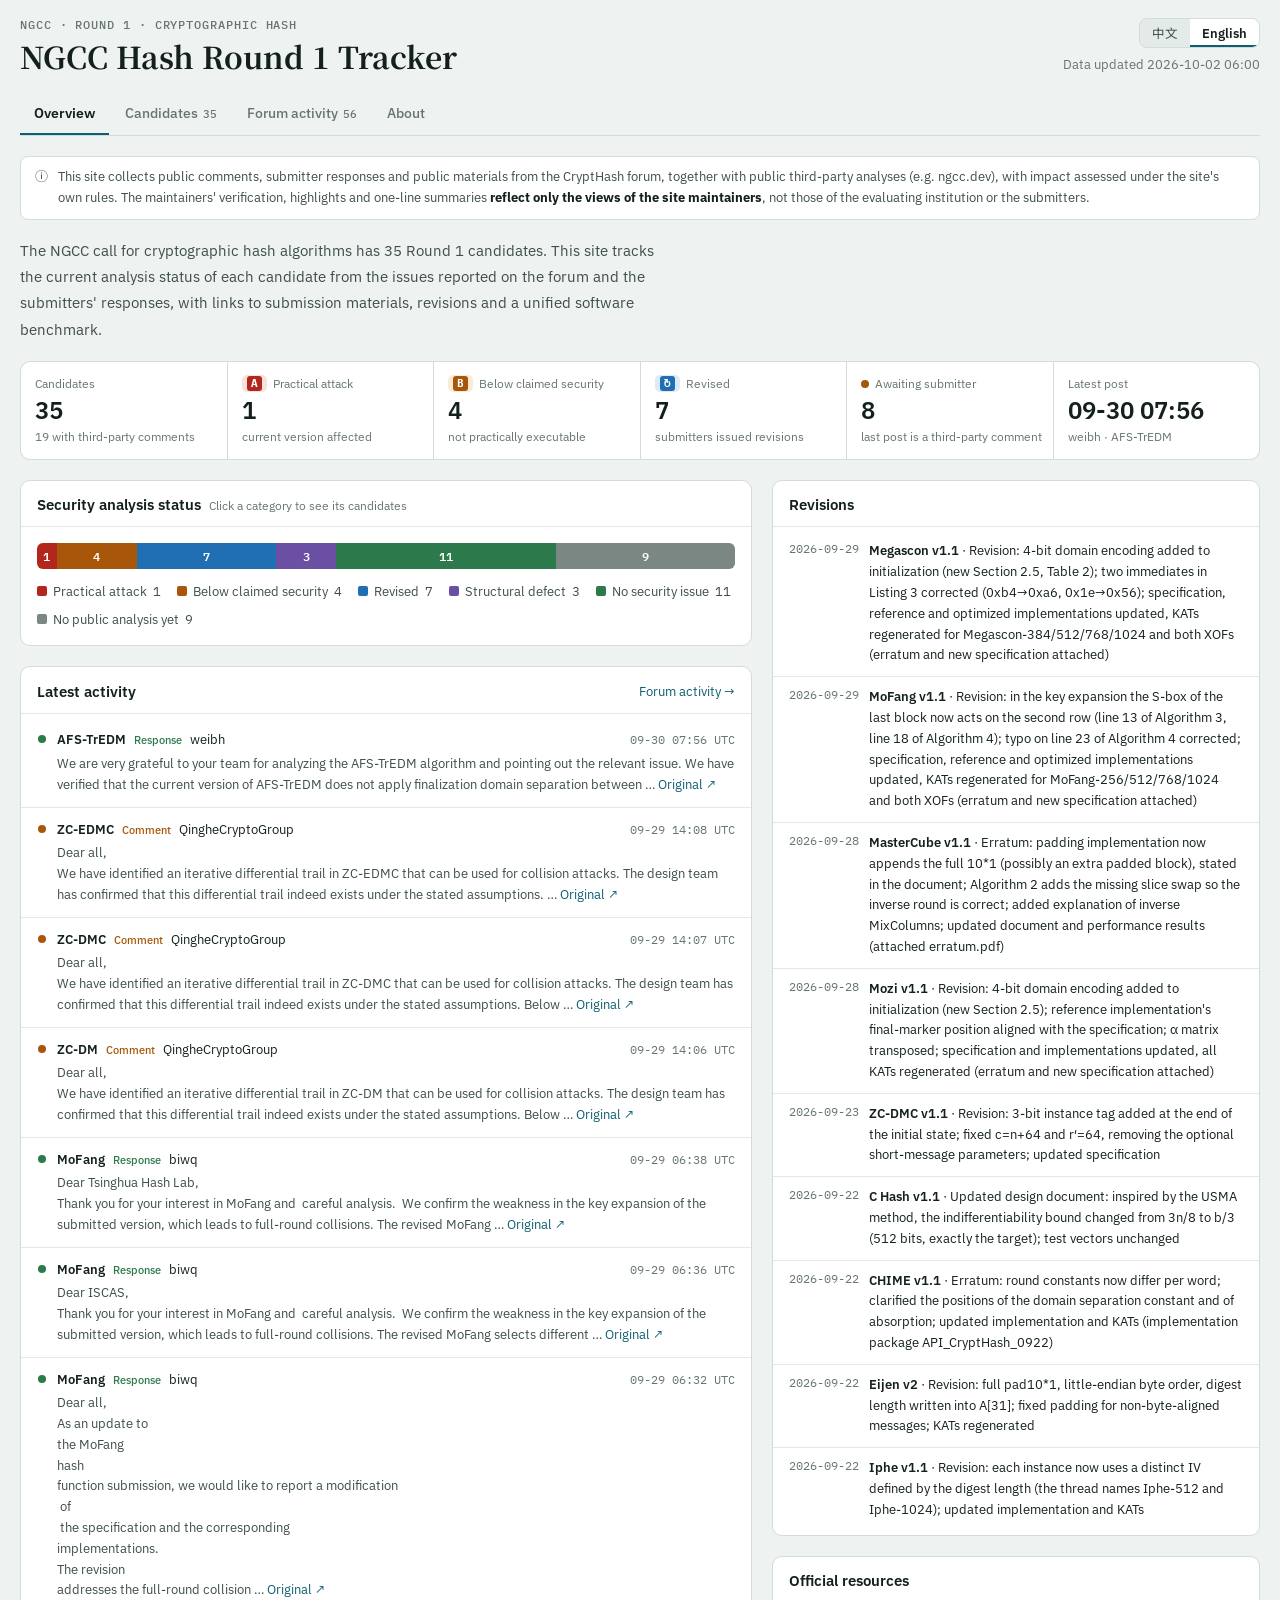
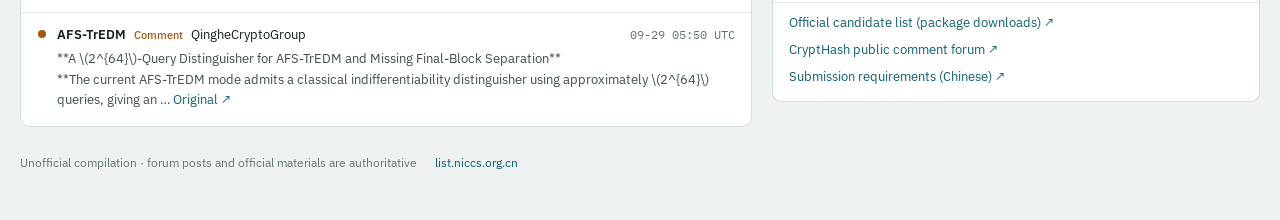
==== commit 0092f40d: "Update data" ====
--- a/index.html
+++ b/index.html
@@ -241,7 +241,7 @@
 </aside>
 
 <script>
-const DATA = {"docs": {"submission": {"AFS-TrEDM": [{"title": "AFS-TrEDM_S6_Specification_en", "category": "算法规范", "lang": "", "bytes": 3278352, "path": "docs/submission/AFS-TrEDM/AFS-TrEDM_S6_Specification_en.pdf"}, {"title": "AFS-TrEDM_S6_Specification_cn", "category": "算法规范", "lang": "中文", "bytes": 3305074, "path": "docs/submission/AFS-TrEDM/AFS-TrEDM_S6_Specification_cn.pdf"}], "AXIS": [{"title": "AXIS-Algorithm Description", "category": "算法规范", "lang": "", "bytes": 241935, "path": "docs/submission/AXIS/AXIS-Algorithm Description.pdf"}], "C Hash": [{"title": "2 - Algorithm specifications - C HASH", "category": "算法规范", "lang": "", "bytes": 1501626, "path": "docs/submission/C Hash/2 - Algorithm specifications - C HASH.pdf"}, {"title": "另一份独立代码供参考，AI辅助完成，性能相当， 未在算法文档中体现", "category": "自评估报告", "lang": "", "bytes": 236361, "path": "docs/submission/C Hash/另一份独立代码供参考，AI辅助完成，性能相当， 未在算法文档中体现__assessment_report.pdf"}], "CHAMP": [{"title": "CHAMP Algorithm Specifications", "category": "算法规范", "lang": "", "bytes": 383922, "path": "docs/submission/CHAMP/CHAMP Algorithm Specifications.pdf"}], "CHIME": [{"title": "算法文本", "category": "算法规范", "lang": "", "bytes": 1099086, "path": "docs/submission/CHIME/算法文本.pdf"}], "Cuishen": [{"title": "Algorithm specifications", "category": "算法规范", "lang": "", "bytes": 2150415, "path": "docs/submission/Cuishen/Algorithm specifications.pdf"}], "Dragon": [{"title": "Algorithm specifications", "category": "算法规范", "lang": "", "bytes": 340533, "path": "docs/submission/Dragon/Algorithm specifications.pdf"}, {"title": "Cryptographic Hash-Dragon-ARM-Performance Optimization Version", "category": "自评估报告", "lang": "", "bytes": 310203, "path": "docs/submission/Dragon/Cryptographic Hash-Dragon-ARM-Performance Optimization Version__Self-Assessment Report.pdf"}, {"title": "Cryptographic Hash-Dragon-ARM-Reference Implementation Version", "category": "自评估报告", "lang": "", "bytes": 307785, "path": "docs/submission/Dragon/Cryptographic Hash-Dragon-ARM-Reference Implementation Version__Self-Assessment Report.pdf"}, {"title": "Cryptographic Hash-Dragon-ARM-Resource Optimization Version", "category": "自评估报告", "lang": "", "bytes": 309588, "path": "docs/submission/Dragon/Cryptographic Hash-Dragon-ARM-Resource Optimization Version__Self-Assessment Report.pdf"}, {"title": "Cryptographic Hash-Dragon-x86-Performance Optimization Version", "category": "自评估报告", "lang": "", "bytes": 311704, "path": "docs/submission/Dragon/Cryptographic Hash-Dragon-x86-Performance Optimization Version__Self-Assessment Report.pdf"}, {"title": "Cryptographic Hash-Dragon-x86-Reference Implementation Version", "category": "自评估报告", "lang": "", "bytes": 309082, "path": "docs/submission/Dragon/Cryptographic Hash-Dragon-x86-Reference Implementation Version__Self-Assessment Report.pdf"}, {"title": "Cryptographic Hash-Dragon-x86-Resource Optimization Version", "category": "自评估报告", "lang": "", "bytes": 311436, "path": "docs/submission/Dragon/Cryptographic Hash-Dragon-x86-Resource Optimization Version__Self-Assessment Report.pdf"}], "Duet": [{"title": "Algorithm specifications", "category": "算法规范", "lang": "", "bytes": 848285, "path": "docs/submission/Duet/Algorithm specifications.pdf"}], "Eijen": [{"title": "Eijen Hash", "category": "算法规范", "lang": "", "bytes": 349544, "path": "docs/submission/Eijen/Eijen Hash.pdf"}], "FEILIAN": [{"title": "Specification", "category": "算法规范", "lang": "", "bytes": 642596, "path": "docs/submission/FEILIAN/Specification.pdf"}], "Garnet": [{"title": "算法文本", "category": "算法规范", "lang": "", "bytes": 739536, "path": "docs/submission/Garnet/算法文本.pdf"}], "Iphe": [{"title": "Algorithm-Specification", "category": "算法规范", "lang": "", "bytes": 222925, "path": "docs/submission/Iphe/Algorithm-Specification.pdf"}], "Juzi": [{"title": "JuziHash", "category": "算法规范", "lang": "", "bytes": 370774, "path": "docs/submission/Juzi/JuziHash.pdf"}], "Laurus": [{"title": "Cryptographic Hash Algorithm Laurus", "category": "算法规范", "lang": "", "bytes": 1177763, "path": "docs/submission/Laurus/Cryptographic Hash Algorithm Laurus.pdf"}, {"title": "密码杂凑算法Laurus算法文本", "category": "算法规范", "lang": "中文", "bytes": 1199129, "path": "docs/submission/Laurus/密码杂凑算法Laurus算法文本.pdf"}, {"title": "Laurus Provable Security Analysis", "category": "安全分析", "lang": "", "bytes": 602821, "path": "docs/submission/Laurus/Laurus Provable Security Analysis.pdf"}, {"title": "Laurus可证明安全性分析", "category": "安全分析", "lang": "中文", "bytes": 693085, "path": "docs/submission/Laurus/Laurus可证明安全性分析.pdf"}], "Litchi": [{"title": "Cryptographic Hash Algorithm Litchi", "category": "算法规范", "lang": "", "bytes": 1241158, "path": "docs/submission/Litchi/Cryptographic Hash Algorithm Litchi.pdf"}, {"title": "密码杂凑算法Litchi算法文本", "category": "算法规范", "lang": "中文", "bytes": 1289805, "path": "docs/submission/Litchi/密码杂凑算法Litchi算法文本.pdf"}], "LLH": [{"title": "LLH_Specification_English", "category": "算法规范", "lang": "", "bytes": 529448, "path": "docs/submission/LLH/LLH_Specification_English.pdf"}, {"title": "超低时延杂凑算法LLH规范", "category": "算法规范", "lang": "中文", "bytes": 478261, "path": "docs/submission/LLH/超低时延杂凑算法LLH规范.pdf"}, {"title": "Design_and_Evalutation_of_LLH_English", "category": "安全分析", "lang": "", "bytes": 5668057, "path": "docs/submission/LLH/Design_and_Evalutation_of_LLH_English.pdf"}, {"title": "LLH算法设计与评估", "category": "安全分析", "lang": "中文", "bytes": 4842652, "path": "docs/submission/LLH/LLH算法设计与评估.pdf"}], "MasterCube": [{"title": "MasterCube", "category": "算法规范", "lang": "", "bytes": 906961, "path": "docs/submission/MasterCube/MasterCube.pdf"}], "Megascon": [{"title": "Megascon Hash function", "category": "算法规范", "lang": "", "bytes": 420100, "path": "docs/submission/Megascon/Megascon Hash function.pdf"}], "MoFang": [{"title": "MoFang Hash function", "category": "算法规范", "lang": "", "bytes": 920026, "path": "docs/submission/MoFang/MoFang Hash function.pdf"}], "Mozi": [{"title": "MOZI hash function", "category": "算法规范", "lang": "", "bytes": 730488, "path": "docs/submission/Mozi/MOZI hash function.pdf"}], "Neulaser": [{"title": "算法文档", "category": "算法规范", "lang": "", "bytes": 297621, "path": "docs/submission/Neulaser/算法文档.pdf"}], "Pavelor": [{"title": "Pavelor", "category": "算法规范", "lang": "", "bytes": 1800124, "path": "docs/submission/Pavelor/Pavelor.pdf"}], "QILIN": [{"title": "算法文本QILIN", "category": "算法规范", "lang": "", "bytes": 678346, "path": "docs/submission/QILIN/算法文本QILIN.pdf"}], "QSH": [{"title": "QuantaSylva Hash", "category": "算法规范", "lang": "", "bytes": 576058, "path": "docs/submission/QSH/QuantaSylva Hash.pdf"}], "TaiChi": [{"title": "算法文本TaiChi", "category": "算法规范", "lang": "", "bytes": 878169, "path": "docs/submission/TaiChi/算法文本TaiChi.pdf"}], "Thunder": [{"title": "Algorithm Specifications", "category": "算法规范", "lang": "", "bytes": 482961, "path": "docs/submission/Thunder/Algorithm Specifications.pdf"}, {"title": "Cryptographic Hash-Thunder-ARM-Performance Optimization Version", "category": "自评估报告", "lang": "", "bytes": 59231, "path": "docs/submission/Thunder/Cryptographic Hash-Thunder-ARM-Performance Optimization Version__Self-Assessment Report.pdf"}, {"title": "Cryptographic Hash-Thunder-ARM-Reference Implementation Version", "category": "自评估报告", "lang": "", "bytes": 59061, "path": "docs/submission/Thunder/Cryptographic Hash-Thunder-ARM-Reference Implementation Version__Self-Assessment Report.pdf"}, {"title": "Cryptographic Hash-Thunder-ARM-Resource Optimization Version", "category": "自评估报告", "lang": "", "bytes": 59118, "path": "docs/submission/Thunder/Cryptographic Hash-Thunder-ARM-Resource Optimization Version__Self-Assessment Report.pdf"}, {"title": "Cryptographic Hash-Thunder-x86-Performance Optimization Version", "category": "自评估报告", "lang": "", "bytes": 59746, "path": "docs/submission/Thunder/Cryptographic Hash-Thunder-x86-Performance Optimization Version__Self-Assessment Report.pdf"}, {"title": "Cryptographic Hash-Thunder-x86-Reference Implementation Version", "category": "自评估报告", "lang": "", "bytes": 59826, "path": "docs/submission/Thunder/Cryptographic Hash-Thunder-x86-Reference Implementation Version__Self-Assessment Report.pdf"}, {"title": "Cryptographic Hash-Thunder-x86-Resource Optimization Version", "category": "自评估报告", "lang": "", "bytes": 59921, "path": "docs/submission/Thunder/Cryptographic Hash-Thunder-x86-Resource Optimization Version__Self-Assessment Report.pdf"}], "uHash": [{"title": "2 算法文本 英文", "category": "算法规范", "lang": "", "bytes": 833965, "path": "docs/submission/uHash/2 算法文本 英文.pdf"}], "Vedak": [{"title": "算法文本(The Vedak Hash Function Family)_英文", "category": "算法规范", "lang": "", "bytes": 1069438, "path": "docs/submission/Vedak/算法文本(The Vedak Hash Function Family)_英文.pdf"}, {"title": "Vedak_README_EN", "category": "实现说明", "lang": "", "bytes": 7337, "path": "docs/submission/Vedak/Vedak_README_EN.pdf"}, {"title": "Vedak_README_CN", "category": "实现说明", "lang": "中文", "bytes": 200593, "path": "docs/submission/Vedak/Vedak_README_CN.pdf"}], "WChain": [{"title": "wchain hash function", "category": "算法规范", "lang": "", "bytes": 961209, "path": "docs/submission/WChain/wchain hash function.pdf"}], "Wish": [{"title": "Wish_Specifications", "category": "算法规范", "lang": "", "bytes": 481819, "path": "docs/submission/Wish/Wish_Specifications.pdf"}], "XRH-1": [{"title": "算法文本_XRH-1", "category": "算法规范", "lang": "", "bytes": 475342, "path": "docs/submission/XRH-1/算法文本_XRH-1.pdf"}], "XRH-2": [{"title": "算法文本_XRH-2", "category": "算法规范", "lang": "", "bytes": 472827, "path": "docs/submission/XRH-2/算法文本_XRH-2.pdf"}], "ZC-DM": [{"title": "ZC-DM", "category": "算法规范", "lang": "", "bytes": 328968, "path": "docs/submission/ZC-DM/ZC-DM.pdf"}], "ZC-DMC": [{"title": "ZC-DMC", "category": "算法规范", "lang": "", "bytes": 444038, "path": "docs/submission/ZC-DMC/ZC-DMC.pdf"}], "ZC-EDMC": [{"title": "ZC-EDMC", "category": "算法规范", "lang": "", "bytes": 357105, "path": "docs/submission/ZC-EDMC/ZC-EDMC.pdf"}]}, "forum": {"C Hash": [{"name": "chash.pdf", "url": "https://list.niccs.org.cn/archives/list/crypthashforum@list.niccs.org.cn/message/DS3H4N6BDKPEAPZQG4HLP6UZZ6LIYKFF/attachment/4/chash.pdf", "mime": "application/pdf", "size": "1.5 MB", "path": "docs/forum/C Hash/DS3H4N6B_chash.pdf", "bytes": 1532910, "msg_id": "DS3H4N6BDKPEAPZQG4HLP6UZZ6LIYKFF", "author": "LITING", "kind": "response", "time": "2026-09-22 00:19 UTC", "msg_url": "https://list.niccs.org.cn/archives/list/crypthashforum@list.niccs.org.cn/message/DS3H4N6BDKPEAPZQG4HLP6UZZ6LIYKFF/"}], "CHIME": [{"name": "CHIME_Hash_Function_Erratum_2026-09.pdf", "url": "https://list.niccs.org.cn/archives/list/crypthashforum@list.niccs.org.cn/message/HLW3FPCIRT2UIR3YMYJJ5YW7SCGZENUL/attachment/4/CHIME_Hash_Function_Erratum_2026-09.pdf", "mime": "application/pdf", "size": "58.1 KB", "path": "docs/forum/CHIME/HLW3FPCI_CHIME_Hash_Function_Erratum_2026-09.pdf", "bytes": 59469, "msg_id": "HLW3FPCIRT2UIR3YMYJJ5YW7SCGZENUL", "author": "Tao Huang", "kind": "response", "time": "2026-09-22 00:43 UTC", "msg_url": "https://list.niccs.org.cn/archives/list/crypthashforum@list.niccs.org.cn/message/HLW3FPCIRT2UIR3YMYJJ5YW7SCGZENUL/"}], "Eijen": [{"name": "padding_note.pdf", "url": "https://list.niccs.org.cn/archives/list/crypthashforum@list.niccs.org.cn/message/ZWEUZVA7PCY53H4I6HFGYZQIHPV4CUOO/attachment/4/padding_note.pdf", "mime": "application/pdf", "size": "221.2 KB", "path": "docs/forum/Eijen/ZWEUZVA7_padding_note.pdf", "bytes": 226459, "msg_id": "ZWEUZVA7PCY53H4I6HFGYZQIHPV4CUOO", "author": "Eijen_team", "kind": "response", "time": "2026-09-22 02:29 UTC", "msg_url": "https://list.niccs.org.cn/archives/list/crypthashforum@list.niccs.org.cn/message/ZWEUZVA7PCY53H4I6HFGYZQIHPV4CUOO/"}, {"name": "Eijen-update.pdf", "url": "https://list.niccs.org.cn/archives/list/crypthashforum@list.niccs.org.cn/message/ZWEUZVA7PCY53H4I6HFGYZQIHPV4CUOO/attachment/5/Eijen-update.pdf", "mime": "application/pdf", "size": "559.1 KB", "path": "docs/forum/Eijen/ZWEUZVA7_Eijen-update.pdf", "bytes": 572564, "msg_id": "ZWEUZVA7PCY53H4I6HFGYZQIHPV4CUOO", "author": "Eijen_team", "kind": "response", "time": "2026-09-22 02:29 UTC", "msg_url": "https://list.niccs.org.cn/archives/list/crypthashforum@list.niccs.org.cn/message/ZWEUZVA7PCY53H4I6HFGYZQIHPV4CUOO/"}], "Iphe": [{"name": "submission_en.pdf", "url": "https://list.niccs.org.cn/archives/list/crypthashforum@list.niccs.org.cn/message/3NHT6MB6FTPF63JO7YXX3Y6HH422SQGC/attachment/4/submission_en.pdf", "mime": "application/pdf", "size": "217.9 KB", "path": "docs/forum/Iphe/3NHT6MB6_submission_en.pdf", "bytes": 223161, "msg_id": "3NHT6MB6FTPF63JO7YXX3Y6HH422SQGC", "author": "cuihr26", "kind": "response", "time": "2026-09-22 02:10 UTC", "msg_url": "https://list.niccs.org.cn/archives/list/crypthashforum@list.niccs.org.cn/message/3NHT6MB6FTPF63JO7YXX3Y6HH422SQGC/"}, {"name": "Cross-RateDomainSeparationinFeed-ForwardSpongeConstructions.pdf", "url": "https://list.niccs.org.cn/archives/list/crypthashforum@list.niccs.org.cn/message/BWXG6OPAIQL32FMWWYJ3C4D6QMRGHGP4/attachment/4/Cross-RateDomainSeparationinFeed-ForwardSpongeConstructions.pdf", "mime": "application/pdf", "size": "107.2 KB", "path": "docs/forum/Iphe/BWXG6OPA_Cross-RateDomainSeparationinFeed-ForwardSpongeConstructions.pdf", "bytes": 109722, "msg_id": "BWXG6OPAIQL32FMWWYJ3C4D6QMRGHGP4", "author": "cuihr26", "kind": "response", "time": "2026-09-23 11:01 UTC", "msg_url": "https://list.niccs.org.cn/archives/list/crypthashforum@list.niccs.org.cn/message/BWXG6OPAIQL32FMWWYJ3C4D6QMRGHGP4/"}], "ZC-DMC": [{"name": "ZC-DMC.pdf", "url": "https://list.niccs.org.cn/archives/list/crypthashforum@list.niccs.org.cn/message/R4Y2U6SYSDUPFSVPGYIYSXGWVGQKVIDJ/attachment/2/ZC-DMC.pdf", "mime": "application/pdf", "size": "434.4 KB", "path": "docs/forum/ZC-DMC/R4Y2U6SY_ZC-DMC.pdf", "bytes": 444789, "msg_id": "R4Y2U6SYSDUPFSVPGYIYSXGWVGQKVIDJ", "author": "Shun", "kind": "response", "time": "2026-09-23 08:15 UTC", "msg_url": "https://list.niccs.org.cn/archives/list/crypthashforum@list.niccs.org.cn/message/R4Y2U6SYSDUPFSVPGYIYSXGWVGQKVIDJ/"}], "MasterCube": [{"name": "erratum.pdf", "url": "https://list.niccs.org.cn/archives/list/crypthashforum@list.niccs.org.cn/message/IG2TAQNA7YHL4JLOOWBTJGKBVVVESWZK/attachment/4/erratum.pdf", "mime": "application/pdf", "size": "99.9 KB", "path": "docs/forum/MasterCube/IG2TAQNA_erratum.pdf", "bytes": 102334, "msg_id": "IG2TAQNA7YHL4JLOOWBTJGKBVVVESWZK", "author": "GongZheng", "kind": "response", "time": "2026-09-28 04:11 UTC", "msg_url": "https://list.niccs.org.cn/archives/list/crypthashforum@list.niccs.org.cn/message/IG2TAQNA7YHL4JLOOWBTJGKBVVVESWZK/"}, {"name": "MasterCubeV2.1.zip", "url": "https://list.niccs.org.cn/archives/list/crypthashforum@list.niccs.org.cn/message/IG2TAQNA7YHL4JLOOWBTJGKBVVVESWZK/attachment/5/MasterCubeV2.1.zip", "mime": "application/zip", "size": "6.1 MB", "msg_id": "IG2TAQNA7YHL4JLOOWBTJGKBVVVESWZK", "author": "GongZheng", "kind": "response", "time": "2026-09-28 04:11 UTC", "msg_url": "https://list.niccs.org.cn/archives/list/crypthashforum@list.niccs.org.cn/message/IG2TAQNA7YHL4JLOOWBTJGKBVVVESWZK/"}], "Mozi": [{"name": "ErratumandRevisionsofTheHashFunctionMOZI.pdf", "url": "https://list.niccs.org.cn/archives/list/crypthashforum@list.niccs.org.cn/message/GLMIC7PHESTDBHE76LMHS47QCAI6I2HT/attachment/4/ErratumandRevisionsofTheHashFunctionMOZI.pdf", "mime": "application/pdf", "size": "236.3 KB", "path": "docs/forum/Mozi/GLMIC7PH_ErratumandRevisionsofTheHashFunctionMOZI.pdf", "bytes": 241941, "msg_id": "GLMIC7PHESTDBHE76LMHS47QCAI6I2HT", "author": "biwq", "kind": "response", "time": "2026-09-28 10:40 UTC", "msg_url": "https://list.niccs.org.cn/archives/list/crypthashforum@list.niccs.org.cn/message/GLMIC7PHESTDBHE76LMHS47QCAI6I2HT/"}, {"name": "MOZIhashfunction_update.pdf", "url": "https://list.niccs.org.cn/archives/list/crypthashforum@list.niccs.org.cn/message/GLMIC7PHESTDBHE76LMHS47QCAI6I2HT/attachment/5/MOZIhashfunction_update.pdf", "mime": "application/pdf", "size": "721.0 KB", "path": "docs/forum/Mozi/GLMIC7PH_MOZIhashfunction_update.pdf", "bytes": 738279, "msg_id": "GLMIC7PHESTDBHE76LMHS47QCAI6I2HT", "author": "biwq", "kind": "response", "time": "2026-09-28 10:40 UTC", "msg_url": "https://list.niccs.org.cn/archives/list/crypthashforum@list.niccs.org.cn/message/GLMIC7PHESTDBHE76LMHS47QCAI6I2HT/"}], "Megascon": [{"name": "Erratum_and_Revisions_of_The_Hash_Function_MEGASCON.pdf", "url": "https://list.niccs.org.cn/archives/list/crypthashforum@list.niccs.org.cn/message/2VJXXVHAC7K44UFJ7YLSTJRSIWRJTVAQ/attachment/4/Erratum_and_Revisions_of_The_Hash_Function_MEGASCON.pdf", "mime": "application/pdf", "size": "259.1 KB", "path": "docs/forum/Megascon/2VJXXVHA_Erratum_and_Revisions_of_The_Hash_Function_MEGASCON.pdf", "bytes": 265318, "msg_id": "2VJXXVHAC7K44UFJ7YLSTJRSIWRJTVAQ", "author": "biwq", "kind": "response", "time": "2026-09-29 02:29 UTC", "msg_url": "https://list.niccs.org.cn/archives/list/crypthashforum@list.niccs.org.cn/message/2VJXXVHAC7K44UFJ7YLSTJRSIWRJTVAQ/"}, {"name": "Megascon_Hash_function-update.pdf", "url": "https://list.niccs.org.cn/archives/list/crypthashforum@list.niccs.org.cn/message/2VJXXVHAC7K44UFJ7YLSTJRSIWRJTVAQ/attachment/5/Megascon_Hash_function-update.pdf", "mime": "application/pdf", "size": "418.3 KB", "path": "docs/forum/Megascon/2VJXXVHA_Megascon_Hash_function-update.pdf", "bytes": 428389, "msg_id": "2VJXXVHAC7K44UFJ7YLSTJRSIWRJTVAQ", "author": "biwq", "kind": "response", "time": "2026-09-29 02:29 UTC", "msg_url": "https://list.niccs.org.cn/archives/list/crypthashforum@list.niccs.org.cn/message/2VJXXVHAC7K44UFJ7YLSTJRSIWRJTVAQ/"}], "MoFang": [{"name": "ErratumandRevisionsofTheHashFunctionMOFANG.pdf", "url": "https://list.niccs.org.cn/archives/list/crypthashforum@list.niccs.org.cn/message/MKUGDOEMKQFY4M7UWJT5EF5AMOCUKITQ/attachment/4/ErratumandRevisionsofTheHashFunctionMOFANG.pdf", "mime": "application/pdf", "size": "159.3 KB", "path": "docs/forum/MoFang/MKUGDOEM_ErratumandRevisionsofTheHashFunctionMOFANG.pdf", "bytes": 163078, "msg_id": "MKUGDOEMKQFY4M7UWJT5EF5AMOCUKITQ", "author": "biwq", "kind": "response", "time": "2026-09-29 06:32 UTC", "msg_url": "https://list.niccs.org.cn/archives/list/crypthashforum@list.niccs.org.cn/message/MKUGDOEMKQFY4M7UWJT5EF5AMOCUKITQ/"}, {"name": "MoFangHashfunction_update.pdf", "url": "https://list.niccs.org.cn/archives/list/crypthashforum@list.niccs.org.cn/message/MKUGDOEMKQFY4M7UWJT5EF5AMOCUKITQ/attachment/5/MoFangHashfunction_update.pdf", "mime": "application/pdf", "size": "899.8 KB", "path": "docs/forum/MoFang/MKUGDOEM_MoFangHashfunction_update.pdf", "bytes": 921349, "msg_id": "MKUGDOEMKQFY4M7UWJT5EF5AMOCUKITQ", "author": "biwq", "kind": "response", "time": "2026-09-29 06:32 UTC", "msg_url": "https://list.niccs.org.cn/archives/list/crypthashforum@list.niccs.org.cn/message/MKUGDOEMKQFY4M7UWJT5EF5AMOCUKITQ/"}]}}, "status": {"updated": "2026-09-30", "definitions": {"levels": {"A": {"name": "实际攻击", "desc": "对提交的完整哈希（全轮、规定参数、正式接口）给出了可实际执行的碰撞、原像或第二原像，并且有具体实例或可复现的构造。"}, "B": {"name": "低于声称安全", "desc": "对完整哈希的攻击或严格界低于提交方声称的安全强度，但所需计算量目前无法实际执行。"}, "C": {"name": "结构缺陷", "desc": "域分离失效、实例之间或摘要长度之间的输出关系、哈希接口上可观察的代数性质、安全论证所依赖的结构失效等，属于需要修正的问题，但尚未直接推翻单个实例的碰撞或原像安全声明。"}}, "fix": {"open": {"name": "待回应", "desc": "提交方尚未就该发现回复。"}, "ack": {"name": "已确认", "desc": "提交方已回复并承认该发现（可能认为不影响安全，或承诺在后续勘误中修正），尚未发布修订。"}, "disputed": {"name": "有异议", "desc": "提交方不认同该结论。"}, "claimed": {"name": "已修订", "desc": "提交方已发布修订（勘误、新版规范或实现）。修订是否有效见复核结论。"}, "verified": {"name": "已修订·复核有效", "desc": "经复核（原理分析或实测）确认修订消除了该问题。"}, "failed": {"name": "修订无效", "desc": "复核发现修订没有消除问题，或引入了新问题。"}}, "verify": {"rep": {"name": "已复现", "desc": "我们用提交方原始实现重算了帖中的具体消息、摘要或数值，结果一致。"}, "ok": {"name": "核对属实", "desc": "对照规范与源码，或用独立数学计算确认。"}, "part": {"name": "部分复现", "desc": "主体成立，部分内容无法在维护方完成。"}, "none": {"name": "未核验", "desc": "尚未独立核验。"}, "cite": {"name": "转引·未核验", "desc": "引自第三方公开分析（如 ngcc.dev），维护方尚未独立核验。安全问题在核验前不计入安全分析状态；实现问题按转引内容暂定等级。"}}, "overall": "安全分析状态只由安全问题决定，取未消除的安全问题中等级最高的一个（A>B>C）。修补状态为“已修订·复核有效”的发现不计入；提交方已发布修订的显示为“已修订（原 X）”。没有未消除的安全问题时显示为“无安全问题”；论坛上一直没有第三方评论的算法，另标为“尚无公开分析”。结构性质和文档问题单独列出、不参与分级；实现问题单列一栏，按 I1/I2/I3 分级，也不计入安全分析状态。提交方撤回的算法仍保留原有发现与等级并计入各项计数，在候选表中名称加删除线、排在最后。引自第三方分析、尚未经维护方核验的安全问题（标为“转引·未核验”）暂不计入；使用提示不分级。", "kinds": {"安全": {"name": "安全问题", "desc": "影响哈希函数安全性的发现，按影响分为 A/B/C 三级。安全分析状态只由安全问题决定。"}, "性质": {"name": "结构性质", "desc": "置换、消息扩展等部件的区分器或不变子空间等性质，经分析无法通过哈希接口利用、不影响哈希安全。单独列出、不参与分级，算法仍计为无安全问题。"}, "规范": {"name": "文档问题", "desc": "规范等提交文档内部矛盾、笔误，或文档与实现不一致；按正确的一方理解不影响安全。不参与分级。"}, "实现": {"name": "实现问题", "desc": "提交实现的缺陷（编译、平台适配、性能声称无法复现等），不涉及算法设计本身，不计入安全分析状态；单列一栏，按 I1/I2/I3 分级。"}, "提示": {"name": "使用提示", "desc": "不影响算法安全、也不构成提交实现的缺陷，但使用时需要注意的事项。例如参考实现中由消息或内部状态决定的查表、分支：无密钥哈希通常不处理秘密，只有对秘密数据求哈希且攻击者能观测缓存或时序时才相关。不分级，不计入任何状态。"}}, "impl_levels": {"I1": {"name": "可直接利用", "desc": "在提交实现上可直接利用：实现输出与规范不一致且可据此构造碰撞或原像、摘要被截短等。"}, "I2": {"name": "降低安全余量", "desc": "有安全影响但不能直接利用，或实现偏离规范且影响安全参数（如内存越界、状态或计数处理错误）。"}, "I3": {"name": "功能或一致性", "desc": "编译、平台适配、KAT 不一致、性能声称无法复现等，不影响安全；以及只在资源耗尽或调用方违反接口约定时才触发的错误处理缺陷。"}}}, "algorithms": {"MoFang": {"findings": [{"id": "MoFang-1", "level": "A", "title": "消息扩展差分抵消，全轮确定性碰撞", "detail": "字 5↔7 的闭合轨道绕开 S 盒，奇数旋转使 2-周期差分在每轮轮密钥中抵消。每个完整块可产生 16 重多碰撞。", "msgs": ["GC7OTDPUPSTQOWPBQJXQTSLCE43GNSZM", "IK33PEQPGZ4WVC4EZPOPK62ITTYN37ZD"], "by": "ISCAS；清华 Hash Lab", "verify": "rep", "fix": {"state": "claimed", "msgs": ["MKUGDOEMKQFY4M7UWJT5EF5AMOCUKITQ", "KPZFNYWYECQBHDLZIMFX7M4SAK2EYFRP", "F6JCVK6BWWO7ILVQWVBBBC6UHIQM5TQO"], "note": "提交方确认原版密钥扩展存在弱点、可导致全轮碰撞。原先 S 盒对每一块都作用于第一行；修订后最后一块改为作用于第二行（勘误表：Algorithm 3 第 13 行、Algorithm 4 第 18 行 B[0] ← SBox(A[0]) 改为 B[0] ← SBox(A[1])），以消除两个字置换都交换字 5 和 7、S 盒不作用于这两个字造成的底层对称性；更新规范、参考与优化实现，重新生成 MoFang-256/512/768/1024 与两个 XOF 的 KAT（GitHub）。提交方称性能开销可忽略"}, "kind": "安全"}, {"id": "MoFang-2", "title": "Algorithm 4 复用第二分支中间值（规范笔误）", "detail": "实现正确，攻击不依赖此处。", "msgs": ["GC7OTDPUPSTQOWPBQJXQTSLCE43GNSZM"], "by": "ISCAS", "verify": "ok", "fix": {"state": "claimed", "msgs": ["MKUGDOEMKQFY4M7UWJT5EF5AMOCUKITQ", "KPZFNYWYECQBHDLZIMFX7M4SAK2EYFRP"], "note": "Algorithm 4 第 23 行 B[x, y] ← A[y, 2x + y] 改为 C[x, y] ← B[y, 2x + y]；提交方称提交的实现不受影响"}, "kind": "规范"}], "summary": "论坛报告消息扩展的差分抵消可导致全轮确定性碰撞（ISCAS 与清华 Hash Lab 均给出构造），另有 1 处规范笔误；提交方已确认并于 9 月 29 日发布修订（最后一块改用 S 盒第二行、改正笔误），修订待复核。", "versions": [{"v": "v1.1", "date": "2026-09-29", "label": "修订：密钥扩展中最后一块的 S 盒改为作用于第二行（Algorithm 3 第 13 行、Algorithm 4 第 18 行）；Algorithm 4 第 23 行笔误改正；更新规范、参考与优化实现，重新生成 MoFang-256/512/768/1024 与两个 XOF 的 KAT（附件勘误与新规范）", "msgs": ["MKUGDOEMKQFY4M7UWJT5EF5AMOCUKITQ"], "links": [{"label": "更新后的规范与实现（GitHub）", "label_en": "Updated specification and implementation (GitHub)", "url": "https://github.com/biwenquan/MoFang-Hash-function"}]}]}, "Neulaser": {"findings": [{"id": "Neulaser-1", "level": "A", "title": "局部反馈非单射，全轮碰撞", "detail": "f(0x2743)=f(0x2ad84)，状态一轮后合并；三个实例都受影响。", "msgs": ["ENAQP4ZG7BMA4R4VTSXAWS74ARE7D7SX"], "by": "ISCAS", "verify": "rep", "fix": {"state": "open"}, "kind": "安全"}, {"id": "Neulaser-2", "level": "A", "title": "red_p 二对一纤维，全轮碰撞与多碰撞", "detail": "s₈ 只经 red_p 进入轮函数，g 与 g⊕p 合并。", "msgs": ["XQYQ4KEDXJKCSRQT6DY5XNA4WIHGJB4J"], "by": "清华 Hash Lab", "verify": "part", "fix": {"state": "open"}, "kind": "安全"}, {"id": "Neulaser-3", "kind": "实现", "title": "用内部状态索引 256 字节 S 盒（参考与优化实现）", "detail": "nl_sbox_word 用由状态字导出的 4 个下标查 256 字节 S 盒，参考实现与三个优化实现的这段代码相同，都受影响。另一处按状态计算的模 2^32−5 运算在 x86-64 的 GCC 下编译为乘法和移位，是恒定时间的；32 位平台可能调用库函数，需另行检查。 只在对秘密数据求哈希、且攻击者能观测缓存或时序时才相关；本站只做了源码与汇编层面的核对，未做计时实验。", "by": "Markku-Juhani O. Saarinen（ngcc.dev）", "msgs": [], "verify": "ok", "fix": {"state": "open"}, "impl_level": "I3", "ngcc_dev": {"id": "hash-21-3", "url": "https://ngcc.dev/reports/hash-21.html#hash-21-3-secret-state-indexes-a-256-byte-s-box"}}], "summary": "两个团队分别给出全轮碰撞（局部反馈非单射、red_p 二对一纤维），三个实例均受影响。另有实现问题：参考与优化实现都用内部状态查 S 盒（I3）。提交方尚未回应。"}, "Eijen": {"versions": [{"v": "v2", "date": "2026-09-22", "label": "修订：完整 pad10*1、小端序、摘要长度写入 A[31]；修正非字节对齐消息的填充；KAT 重新生成", "msgs": ["LZYIEYXZWH7LADLHM64NH2G4MDTOQ6DK", "ZWEUZVA7PCY53H4I6HFGYZQIHPV4CUOO"]}], "findings": [{"id": "Eijen-1", "title": "原版填充平凡碰撞 H(M)=H(M‖0⁷)", "detail": "规范 §2 的填充为 M‖1‖0^k（单射），原版实现却对字节对齐消息补 0x01、非对齐补 0x80>>k，两种比特序混用，按比特长度接口可直接构造碰撞。维护方复现，ngcc.dev 也独立收录。", "msgs": [], "by": "Saarinen（ngcc.dev）；维护方核验", "verify": "rep", "fix": {"state": "claimed", "version": "v2", "note": "padding_note.pdf 明确说修正了非字节对齐消息的填充"}, "kind": "实现", "impl_level": "I1", "ngcc_dev": {"id": "hash-09-1", "url": "https://ngcc.dev/reports/hash-09.html#hash-09-1-trivial-collisions-in-all-eijen-implementations"}}, {"id": "Eijen-2", "level": "C", "title": "不同摘要长度实例的跨实例后缀关系", "detail": "共用置换、零初始状态、前馈边界随 rate 移动。 清华 Hash Lab 随后的论文（Iphe 帖附件）指出原版还有更简单的一块关系：短消息下 Eijen-512 是 Eijen-768/1024 的后缀。", "msgs": ["3KZDO7FTB6ELVWL2ILGNXP256XCJBBES", "BWXG6OPAIQL32FMWWYJ3C4D6QMRGHGP4"], "by": "清华 Hash Lab", "verify": "rep", "fix": {"state": "claimed", "version": "v2", "note": "把摘要长度 h 写入 capacity 字 A[31]"}, "kind": "安全"}], "summary": "原版的填充平凡碰撞与跨实例后缀关系已由 v2 修订（比特级完整 pad10*1，摘要长度写入 capacity 字 A[31]）。"}, "MasterCube": {"findings": [{"id": "MasterCube-1", "title": "填充位重叠，每个 rate 边界都有平凡碰撞", "detail": "|M| ≡ r−2 (mod r) 时，H(M)=H(M‖1)：首个 1 与末位 1 落在同一比特。规范 Definition 1 的 pad10*1 本身正确，问题出在提交实现 pad10star1()，KAT 按实现生成。512/768/1024 都已维护方复现。", "msgs": [], "by": "Saarinen（ngcc.dev）；维护方核验", "verify": "rep", "fix": {"state": "claimed", "msgs": ["IG2TAQNA7YHL4JLOOWBTJGKBVVVESWZK"], "note": "提交方发布勘误（附件 erratum.pdf）：已修正实现中只剩 1 比特时只追加单个 1 的问题，改为完整 10*1，可能多出一个填充块，并在文档中写明；称不影响安全证明，性能变化在误差范围内"}, "kind": "实现", "impl_level": "I1", "ngcc_dev": {"id": "hash-17-1", "url": "https://ngcc.dev/reports/hash-17.html#hash-17-1-trivial-collisions-at-every-rate-boundary"}}, {"id": "MasterCube-2", "level": "C", "title": "规范与实现给出的逆轮都不是正向轮的逆", "detail": "哈希计算中会执行这个逆轮，依赖“正向+逆向”的安全论证因此失效；修正后 KAT 全部改变。", "msgs": ["2XVZUBVVMVXYKMSOBJOKY2IFHFMQUNEK"], "by": "ISCAS", "verify": "rep", "fix": {"state": "claimed", "msgs": ["IG2TAQNA7YHL4JLOOWBTJGKBVVVESWZK"], "note": "提交方发布勘误：原伪代码漏了切片交换，已修正 Algorithm 2 使逆轮成为正向轮之逆，并补充用 MixColumns 计算其逆的说明；称不影响安全证明与设计原理"}, "kind": "安全"}], "summary": "提交实现的填充在每个 rate 边界产生平凡碰撞，规范与实现的逆轮不是正向轮之逆；提交方已承认两项并发布勘误（9 月 28 日），修订待复核。", "versions": [{"v": "v1.1", "date": "2026-09-28", "label": "勘误：填充实现改为完整 10*1（可能多出一个填充块）并在文档中写明；Algorithm 2 补上切片交换，逆轮改正；补充 MixColumns 逆的说明；更新文档与性能结果（附件 erratum.pdf）", "msgs": ["IG2TAQNA7YHL4JLOOWBTJGKBVVVESWZK"]}]}, "CHAMP": {"findings": [{"id": "CHAMP-1", "level": "B", "title": "行列式纤维限像：碰撞安全至多 3w/2 比特", "detail": "det=2 使定长输出只落在一个 SL₂ 陪集上，碰撞安全性为 192/384 比特，低于 n/2。这是严格结论。", "msgs": ["6LSOFTTMTDWFWWRAZDREDYJNG5NXDVEC", "QNMIAAKIPHG5FEK7QZEE2ZYBOWQHCZUE"], "by": "ISCAS；清华 Hash Lab；Saarinen（ngcc.dev）", "verify": "ok", "fix": {"state": "open"}, "kind": "安全", "ngcc_dev": {"id": "hash-04-1", "url": "https://ngcc.dev/reports/hash-04.html#hash-04-1-fixed-length-outputs-occupy-only-one-determinant-fiber"}}, {"id": "CHAMP-2", "level": "B", "title": "交换对搜索约 2^64 / 2^128（启发式）", "detail": "基于 Mullan–Tsaban 的启发式估计，未实跑。", "msgs": ["QNMIAAKIPHG5FEK7QZEE2ZYBOWQHCZUE"], "by": "清华 Hash Lab；Saarinen（ngcc.dev）", "verify": "part", "fix": {"state": "open"}, "kind": "安全", "ngcc_dev": {"id": "hash-04-2", "url": "https://ngcc.dev/reports/hash-04.html#hash-04-2-projective-positive-word-collision-lead-for-champ-512"}}, {"id": "CHAMP-3", "level": "C", "title": "乘法同态与公开拼接扩展", "detail": "H(XY) 可以由 H(X)、H(Y) 算出，不宜直接替换 HMAC 类构造中的哈希。", "msgs": ["QNMIAAKIPHG5FEK7QZEE2ZYBOWQHCZUE"], "by": "清华 Hash Lab", "verify": "rep", "fix": {"state": "open"}, "kind": "安全"}, {"id": "CHAMP-4", "title": "伪代码大端、C 实现小端", "detail": "", "msgs": ["QNMIAAKIPHG5FEK7QZEE2ZYBOWQHCZUE"], "by": "清华 Hash Lab", "verify": "ok", "fix": {"state": "open"}, "kind": "规范"}, {"id": "CHAMP-5", "kind": "安全", "title": "已知长度输入的原像可做平方根搜索", "detail": "利用矩阵乘积的同态性（见 CHAMP-3）和可逆的输出编码，把 m 比特输入拆成前后两半做中间相遇，时间与存储约 2^(m/2)；攻击需要知道输入长度：接口和协议通常会公开长度，只有摘要时也可利用行列式 2^m mod p 在已知上界内求区间离散对数恢复，代价约为长度上界的平方根，很小。本站用提交的参考与优化实现复现：CHAMP-512 与 CHAMP-1024 的 40 比特秘密输入各约 10–14 秒恢复。规范没有给出数值化的原像强度声称（只声称不同长度消息之间无碰撞，并承认很短的输入可穷举），所以这不构成对声称强度的突破；但对低熵秘密的影响明显：恢复 m 比特秘密的时间与存储各约 2^(m/2)，例如 256 比特秘密约 2^128。不构成第二原像或碰撞攻击。", "by": "Mounir Idrassi（GitHub #7，经 ngcc.dev 整理）", "msgs": [], "verify": "rep", "fix": {"state": "open"}, "level": "C", "links": [{"label": "GitHub #7", "label_en": "GitHub #7", "url": "https://github.com/ngcc-dev/ngcc-harness/issues/7"}], "ngcc_dev": {"id": "hash-04-3", "url": "https://ngcc.dev/reports/hash-04.html#hash-04-3-known-length-preimages-admit-an-exact-square-root-search"}}, {"id": "CHAMP-6", "kind": "实现", "title": "固定长度实例忽略请求的摘要长度，总是写满整块输出", "detail": "4 个实现变体（参考与优化 × 512/1024）都忽略 digest_len_bits、返回成功并写出完整的 512/1024 比特摘要：请求 256 比特（CHAMP-512）写 64 字节，请求 512 比特（CHAMP-1024）写 128 字节；请求 0 或负数也返回成功；请求长于实例长度时返回成功但多出部分不写。调用方若按请求长度分配缓冲区，会越界写 32 或 64 字节。只在请求实例不支持的摘要长度时触发；修复只需在入口检查长度。", "by": "Mounir Idrassi（GitHub #8，经 ngcc.dev 整理）", "msgs": [], "verify": "rep", "fix": {"state": "open"}, "impl_level": "I3", "links": [{"label": "GitHub #8", "label_en": "GitHub #8", "url": "https://github.com/ngcc-dev/ngcc-harness/issues/8"}], "ngcc_dev": {"id": "hash-04-4", "url": "https://ngcc.dev/reports/hash-04.html#hash-04-4-unsupported-digest-lengths-cause-full-size-writes"}}, {"id": "CHAMP-7", "kind": "实现", "title": "用消息字节直接索引矩阵表（参考与优化实现）", "detail": "参考实现的吸收循环用每个消息字节索引 byte_table（CHAMP-512 为 16 KiB、CHAMP-1024 为 32 KiB，每项至少占一个缓存行），优化实现用消息字节索引 4 KiB 的 small_byte_table，两者都会在缓存访问地址上暴露消息字节（优化实现约每字节 6 比特）；域约简与加法还按状态的符号、零、进位分支。 只在对秘密数据求哈希、且攻击者能观测缓存或时序时才相关；本站只做了源码与汇编层面的核对，未做计时实验。", "by": "Markku-Juhani O. Saarinen（ngcc.dev）", "msgs": [], "verify": "ok", "fix": {"state": "open"}, "impl_level": "I3", "ngcc_dev": {"id": "hash-04-5", "url": "https://ngcc.dev/reports/hash-04.html#hash-04-5-message-bytes-index-a-large-precomputed-matrix-table"}}], "summary": "行列式纤维使定长输出只落在一个陪集上，碰撞安全至多 3w/2 比特，低于 n/2；另有启发式交换对搜索、乘法同态性质、短输入原像的平方根搜索（已复现）和端序不一致。实现方面，所有实现忽略请求的摘要长度、总是写满整块输出（I3），参考与优化实现都用消息字节查表（I3）。提交方尚未回应。"}, "CHIME": {"versions": [{"v": "v1.1", "date": "2026-09-22", "label": "勘误：轮常数改为逐字不同；澄清域分离常数位置与吸收位置；更新实现与 KAT（实现包 API_CryptHash_0922）", "msgs": ["HLW3FPCIRT2UIR3YMYJJ5YW7SCGZENUL"]}], "findings": [{"id": "CHIME-1", "level": "B", "title": "轮常数四字相同导致 384 维不变子空间（挤压碰撞上界 2^64）", "detail": "提交版的 CHIME-512 输出只有 128 比特自由度。勘误在该评论之前 11 分钟就已发布。", "msgs": ["5UIMK76TG55NELJD44XE7QVM2OPURHCK"], "by": "ISCAS", "verify": "rep", "fix": {"state": "claimed", "version": "v1.1", "note": "提交方回应（glwang）确认根源并已修订：轮常数改为逐字不同，破坏产生不变子空间的字置换对称。修订实现包 API_CryptHash_0922 的常数与勘误表一致，32 个 KAT 文件可复现，原 384/768 维不变子空间在新常数下不再成立。", "msgs": ["UXQLQX3ZQTNQNOHKJJXGOKZGVTCZQWGD"]}, "kind": "安全"}], "summary": "原版轮常数四字相同导致 384 维不变子空间，v1.1 勘误已将轮常数改为逐字不同并更新实现与 KAT。"}, "Cuishen": {"findings": [{"id": "Cuishen-1", "title": "消息扩展 8 维不变子空间，轮密钥差分周期 8", "detail": "", "msgs": ["EUZAQKMNDWWSLOVQKEDOQWGQ6CXQ2VW7"], "by": "ISCAS", "verify": "ok", "fix": {"state": "ack", "msgs": ["S4B26P6VK4SEFSPZCK27AR47XS333JKW", "F3DBZOBDNTD3HMJVZCG22QJEYYTUK6QD"], "note": "提交方确认不变子空间及周期性子消息差分存在，认为这是消息扩展的结构性质、不构成弱点；ISCAS 随后同意，未发现其能传递到内部分组密码状态或影响压缩函数。"}, "kind": "性质"}], "summary": "消息扩展存在 8 维不变子空间；提交方确认该性质，双方同意这是结构性质，未影响压缩函数与整体安全。"}, "WChain": {"findings": [{"id": "WChain-1", "title": "消息扩展不变子空间 {0,1^64}^9，存在短周期注入", "detail": "提交方确认该性质，认为轮常数在压缩函数中打破了不变性。维护方核验双方说法都成立。", "msgs": ["GGMVEJSDPAYLZEU4KDGV47XE4JJFCAR6"], "by": "ISCAS", "verify": "rep", "fix": {"state": "ack", "msgs": ["VSDOKYU2MSRVWF7QGGUOLNPLQY3QBCFX"]}, "kind": "性质"}], "summary": "消息扩展存在不变子空间与短周期注入；提交方确认该性质，认为轮常数在压缩函数中打破了不变性。"}, "QSH": {"findings": [{"id": "QSH-1", "title": "核心置换的平移对称：一次查询的全轮区分器", "detail": "哈希接口无法进入该子空间。", "msgs": ["BUUGULWWDDQT2XCVX5GICOLHQB5H6CXT"], "by": "ISCAS", "verify": "rep", "fix": {"state": "ack", "msgs": ["XUAXWJADVANE33OZYPLNT4IEOLJU4IOJ"], "note": "提交方确认该性质来自 ChaCha Bahru 置换；固定 IV 与标志注入使压缩中首个置换输入不在子空间内，认为不构成弱点，可通过加入轮常数消除。"}, "kind": "性质"}], "summary": "核心置换存在平移对称的一次查询区分器；提交方确认，并指出固定 IV 与标志注入使哈希接口无法进入该子空间。"}, "Laurus": {"findings": [{"id": "Laurus-2", "level": "C", "title": "c=1024 时 fid=0/1 在 513–1024 比特消息上输出相同", "detail": "通用参数接口层面的问题，不是提交实例。", "msgs": ["YGSFWSHQSIOIFIJTX6IBSDQCV25WS7I2"], "by": "清华 Hash Lab", "verify": "rep", "fix": {"state": "ack", "msgs": ["CC2SBG5TUNBN5ZD2WWEKITUQEVNJD56L"], "note": "提交方确认该问题存在于通用参数接口；指出 Laurus-XOF 实际使用 c=512，不受影响。拟在后续勘误中把 S₀ 改为 [2⁶³·fid + c]₅₁₂ 重复三段。"}, "kind": "安全"}], "summary": "通用参数接口下 c=1024 时 fid=0/1 的输出相同；提交方确认，指出 Laurus-XOF 实际使用 c=512 不受影响，拟在勘误中修改初始化。"}, "Iphe": {"versions": [{"v": "v1.1", "date": "2026-09-22", "label": "修订：各实例改用随摘要长度定义的不同 IV（帖中点名 Iphe-512 与 Iphe-1024）；更新实现与 KAT", "msgs": ["3NHT6MB6FTPF63JO7YXX3Y6HH422SQGC"]}], "findings": [{"id": "Iphe-1", "level": "C", "title": "共用 IV 导致跨实例后缀关系（提交方自报）", "detail": "修订版规范 §3.1 把 IV 定义为 IV=f(0^d‖1^{nw−d})，随摘要长度 d 变化，512、768、1024 三个实例的 IV 两两不同。", "msgs": ["4WP4A2LYRID7X3OA76SV4PLXVXW2LVHZ"], "by": "提交方自报", "verify": "rep", "fix": {"state": "claimed", "version": "v1.1", "msgs": ["3NHT6MB6FTPF63JO7YXX3Y6HH422SQGC", "BWXG6OPAIQL32FMWWYJ3C4D6QMRGHGP4"]}, "kind": "安全"}], "summary": "原版共用 IV 导致的跨实例后缀关系已由 v1.1 修订（各实例 IV 随摘要长度不同）；提交方另发论文把这类问题推广到其他前馈海绵候选。"}, "ZC-DMC": {"findings": [{"id": "ZC-DMC-1", "level": "C", "title": "512/768 实例跨实例同步：首个 64 比特输出相同", "detail": "维护方做出了实现级见证。", "msgs": ["CVL24T5A4ILSD6V2GACF73MENNFQC3JB", "BWXG6OPAIQL32FMWWYJ3C4D6QMRGHGP4"], "by": "清华 Hash Lab", "verify": "rep", "fix": {"state": "claimed", "version": "v1.1", "msgs": ["R4Y2U6SYSDUPFSVPGYIYSXGWVGQKVIDJ"], "note": "提交方确认并修订：初始状态除末尾 3 比特实例标签（512:001，768:010，1024:100）外全零，标签位于共用置换各实例的 capacity 内，消息无法抵消。"}, "kind": "安全"}, {"id": "ZC-DMC-2", "title": "ZC-1536 置换 6+6 轮零和区分器约 2^65（提交方自报修正）", "detail": "", "msgs": ["3JTTFPDEHLVR7QMFQWGFFKBT33Z3BKBR"], "by": "提交方自报", "verify": "ok", "fix": {"state": "ack"}, "kind": "性质"}, {"id": "ZC-DMC-4", "kind": "安全", "level": "B", "title": "ZC-1536 迭代差分路径：全 12 轮 1536-1024 实例碰撞估计约 2^384，低于声称的 2^512（理论估计）", "detail": "帖子给出 ZC-1536 的迭代差分路径：取 ΔA_0[0] = M = 0x1111111111111111、其余差分为零，线性层保持该差分；当 (U_1[0] & M) = 0 且 (U_2[0] & M) = M 时 χ 也保持该差分，于是每轮边界差分相同。每轮 16 个活跃 S 盒、每个局部差分概率 1/4，单轮概率 2^-32，t 轮估计概率 2^(-32t)，碰撞攻击时间估计约 2^(32t)。ZC-DMC 只对容量部分做前馈，Δ 全部位于 rate 部分，前馈不改变输出差分；路径成立时吸收后两状态仍相差 Δ，再吸收一对差分为 Δ 的消息块即可抵消差分、合并状态，接相同后缀与填充得到消息碰撞。帖子未说明针对提交版还是 v1.1；v1.1 加入的实例标签位于容量部分，不影响该构造（本站推断，未核验）。按估计代价严格低于各实例声称碰撞安全的条件，1536 比特状态实例可攻击轮数为：1536-512 为 12 轮中的 7 轮（约 2^224，低于 2^256）；1536-768 为 11 轮（约 2^352，低于 2^384）；1536-1024 为全部 12 轮（约 2^384，低于 2^512）。1280 比特状态实例改用 A_0[0] 差分 0xffffffffffffffff，每轮差分重量 128，可攻击轮数仅为 1/2/3 轮（对应 512/768/1024 实例，约 2^128/2^256/2^384）。以上轮数和复杂度是理论估计，依赖三条假设：路径在所述轮数内沿实际轨迹可满足、各轮条件相互独立、合法消息诱导的输入分布保持所述路径概率。帖子称设计团队已确认该差分路径在所述假设下存在（评论方转述，提交方尚未在论坛发帖）。", "by": "Qinghe Crypto Group", "msgs": ["UPLLMJ35VZ5K7U2BZ7RHJMVYG2ZSRN2Z"], "verify": "none", "fix": {"state": "open"}}], "versions": [{"v": "v1.1", "date": "2026-09-23", "label": "修订：初始状态末尾加入 3 比特实例标签；固定 c=n+64、r′=64，取消短消息可选参数；更新规范", "msgs": ["R4Y2U6SYSDUPFSVPGYIYSXGWVGQKVIDJ"]}], "summary": "论坛报告 ZC-1536 迭代差分路径，理论估计全 12 轮 1536-1024 实例碰撞约 2^384、低于声称的 2^512（B，未核验，依赖轮间独立等假设）；提交方尚未在论坛回应。跨实例同步已由 v1.1 修订（初始状态加入实例标签）；另有提交方自报的置换零和区分器（约 2^65，结构性质）和 1 处文档问题。"}, "ZC-DM": {"findings": [{"id": "ZC-DM-1", "title": "ZC-1536 置换 6+6 轮零和区分器约 2^65（提交方自报修正）", "detail": "", "msgs": ["KNH3Y5ZCZO7MAYZ4FBYU76ZAYGGDQHLE"], "by": "提交方自报", "verify": "ok", "fix": {"state": "ack"}, "kind": "性质"}, {"id": "ZC-DM-3", "kind": "安全", "level": "B", "title": "ZC-1536 迭代差分路径：全 12 轮 1536-1024 实例碰撞估计约 2^384，低于声称的 2^512（理论估计）", "detail": "帖子给出 ZC-1536 的迭代差分路径：取 ΔA_0[0] = M = 0x1111111111111111、其余差分为零，线性层保持该差分；当 (U_1[0] & M) = 0 且 (U_2[0] & M) = M 时 χ 也保持该差分，于是每轮边界差分相同。每轮 16 个活跃 S 盒、每个局部差分概率 1/4，单轮概率 2^-32，t 轮估计概率 2^(-32t)，碰撞攻击时间估计约 2^(32t)。ZC-DM 为全状态外层前馈：若 P_t(X⊕Δ) = P_t(X)⊕Δ，则 F_t(X) = X⊕P_t(X) 满足 F_t(X⊕Δ) = F_t(X)。Δ 全部位于 rate 部分，因此在相同消息前缀后取差分为 Δ 的一对消息块，路径成立时两个吸收状态重合，再接相同后缀与填充即得消息碰撞。按估计代价严格低于各实例声称碰撞安全的条件，1536 比特状态实例可攻击轮数为：1536-512 为 12 轮中的 7 轮（约 2^224，低于 2^256）；1536-768 为 11 轮（约 2^352，低于 2^384）；1536-1024 为全部 12 轮（约 2^384，低于 2^512）。1280 比特状态实例改用 A_0[0] 差分 0xffffffffffffffff，每轮差分重量 128，可攻击轮数仅为 1/2/3 轮（对应 512/768/1024 实例，约 2^128/2^256/2^384）。以上轮数和复杂度是理论估计，依赖三条假设：路径在所述轮数内沿实际轨迹可满足、各轮条件相互独立、合法消息诱导的输入分布保持所述路径概率。帖子称设计团队已确认该差分路径在所述假设下存在（评论方转述，提交方尚未在论坛发帖）。", "by": "Qinghe Crypto Group", "msgs": ["FCGYUVDJV4QBMGG64KAK6X2QZOZ6W4QX"], "verify": "none", "fix": {"state": "open"}}], "summary": "论坛报告 ZC-1536 迭代差分路径，理论估计全 12 轮 1536-1024 实例碰撞约 2^384、低于声称的 2^512（B，未核验，依赖轮间独立等假设）；提交方尚未在论坛回应。另有提交方自报的置换零和区分器（约 2^65，结构性质）和 1 处文档问题（轮常数表顺序）。"}, "ZC-EDMC": {"findings": [{"id": "ZC-EDMC-1", "title": "吸收函数 h∘h 与 h∘g 两种写法；轮常数表顺序错误", "detail": "实现执行 h(h(X)⊕…)，与设计原理中的 EDM 形式不同，需要提交方明确以哪个为准。", "msgs": ["6BKFT5FXW3PL3ZXWNQFTLEIQOJSXZTWK"], "by": "ISCAS", "verify": "ok", "fix": {"state": "open"}, "kind": "规范"}, {"id": "ZC-EDMC-2", "title": "ZC-1536 置换 6+6 轮零和区分器约 2^65（提交方自报修正）", "detail": "", "msgs": ["T44ZF52XYINT3XA2ZICX4MQNWZ2FULIX"], "by": "提交方自报", "verify": "ok", "fix": {"state": "ack"}, "kind": "性质"}, {"id": "ZC-EDMC-3", "kind": "安全", "level": "B", "title": "ZC-1536 迭代差分路径：全 12 轮 1536-1024 实例碰撞估计约 2^384，低于声称的 2^512（理论估计）", "detail": "帖子给出 ZC-1536 的迭代差分路径：取 ΔA_0[0] = M = 0x1111111111111111、其余差分为零，线性层保持该差分；当 (U_1[0] & M) = 0 且 (U_2[0] & M) = M 时 χ 也保持该差分，于是每轮边界差分相同。每轮 16 个活跃 S 盒、每个局部差分概率 1/4，单轮概率 2^-32，t 轮估计概率 2^(-32t)，碰撞攻击时间估计约 2^(32t)。ZC-EDMC 在前 6 轮 g 与后 6 轮 h 之间做容量前馈，Δ 全部位于 rate 部分，中间前馈不改变差分；若路径在前馈两侧保留的全部轮中成立，吸收后两状态仍相差 Δ，后续一对消息块可抵消差分、合并状态，得到消息碰撞。帖中轮数为 g 与 h 合计保留的轮数（保留容量前馈）。规范 Algorithm 3 定义 F(X) = h(g(X)⊕(0^r‖X_c))，与帖子写法一致；ZC-EDMC-1 指出实现执行 h(h(X)⊕…)，此时两半都用 h 的轮常数，ι 只加轮常数、不改变差分，预计路径同样适用（本站推断，未核验）。按估计代价严格低于各实例声称碰撞安全的条件，1536 比特状态实例可攻击轮数为：1536-512 为 12 轮中的 7 轮（约 2^224，低于 2^256）；1536-768 为 11 轮（约 2^352，低于 2^384）；1536-1024 为全部 12 轮（约 2^384，低于 2^512）。1280 比特状态实例改用 A_0[0] 差分 0xffffffffffffffff，每轮差分重量 128，可攻击轮数仅为 1/2/3 轮（对应 512/768/1024 实例，约 2^128/2^256/2^384）。以上轮数和复杂度是理论估计，依赖三条假设：路径在所述轮数内沿实际轨迹可满足、各轮条件相互独立、合法消息诱导的输入分布保持所述路径概率。帖子称设计团队已确认该差分路径在所述假设下存在（评论方转述，提交方尚未在论坛发帖）。", "by": "Qinghe Crypto Group", "msgs": ["4KRD3W3LRMJDQQNL7TYTBCW66P4UUWOY"], "verify": "none", "fix": {"state": "open"}}], "summary": "论坛报告 ZC-1536 迭代差分路径，理论估计全 12 轮（g 与 h 合计）1536-1024 实例碰撞约 2^384、低于声称的 2^512（B，未核验，依赖轮间独立等假设）；提交方尚未在论坛回应。另有提交方自报的置换零和区分器（约 2^65，结构性质）；ISCAS 指出吸收函数有两种写法、轮常数表顺序与代码不一致，提交方尚未回应。"}, "Megascon": {"findings": [{"id": "Megascon-1", "level": "C", "title": "短消息下 384 位摘要是 512 位摘要的前缀", "detail": "维护方复现：0–1023 比特的全部 1024 个消息长度均成立（按比特步长扫描）。", "msgs": [], "by": "Saarinen（ngcc.dev）；维护方核验", "verify": "rep", "fix": {"state": "claimed", "msgs": ["2VJXXVHAC7K44UFJ7YLSTJRSIWRJTVAQ"], "note": "新增 2.5 节：各变体在初始化中加入 4 比特域编码 d（Algorithm 1、2 第 1 行 I ← 0^2044‖d，编码见新表 2），更新规范、参考与优化实现，重新生成 Megascon-384/512/768/1024 与两个 XOF 的 KAT（GitHub）。提交方称原前馈海绵结构已对不同摘要长度使用不同域终结符、可阻断清华 Hash Lab 报告的跨实例域分离问题，但考虑到 XOF 变体仍改用显式域分离；此说法与本站维护方复现（前缀关系成立）不一致，待复核。提交方称性能影响可忽略"}, "kind": "安全", "ngcc_dev": {"id": "hash-18-1", "url": "https://ngcc.dev/reports/hash-18.html#hash-18-1-for-short-messages-the-384-bit-digest-is-a-prefix-of-the-512-bit-digest"}}, {"id": "Megascon-2", "title": "规范 Listing 3 的 ternary-logic 立即数写错（按字面实现有碰撞）", "detail": "归档实现用的是正确立即数。另外规范中轮数有 15 和 20 两种写法，字节序也与实现不一致。", "msgs": ["J2WP5X7I7BHCONJCHMDD6ECLNV7D3XQ5"], "by": "ISCAS", "verify": "ok", "fix": {"state": "claimed", "msgs": ["2VJXXVHAC7K44UFJ7YLSTJRSIWRJTVAQ", "SGHCOMJT6XN7GKBHDXNX5WYO2QAQ3J25", "3EF5UIHE5TOQZXR5UX7P3ZTRC5PXD4MY"], "note": "Listing 3（7.1.1 节）第 2 行常数 0xb4 改为 0xa6、第 6 行 0x1e 改为 0x56；提交方称是转录错误，提交的实现正确、不受影响。帖中未提及轮数 15/20 两种写法与字节序不一致两点"}, "kind": "规范"}], "summary": "短消息下 384 位摘要曾是 512 位摘要的前缀（跨实例域分离缺陷），另有规范 Listing 3 立即数写错；提交方已于 9 月 29 日发布修订（初始化加入域编码、改正立即数），修订待复核。", "versions": [{"v": "v1.1", "date": "2026-09-29", "label": "修订：初始化加入 4 比特域编码（新 2.5 节、表 2）；Listing 3 两个立即数改正（0xb4→0xa6、0x1e→0x56）；更新规范、参考与优化实现，重新生成 Megascon-384/512/768/1024 与两个 XOF 的 KAT（附件勘误与新规范）", "msgs": ["2VJXXVHAC7K44UFJ7YLSTJRSIWRJTVAQ"], "links": [{"label": "更新后的规范与实现（GitHub）", "label_en": "Updated specification and implementation (GitHub)", "url": "https://github.com/biwenquan/Megascon-Hash-function"}]}]}, "Mozi": {"findings": [{"id": "Mozi-1", "level": "C", "title": "短消息下 384 位摘要是 512 位摘要的前缀", "detail": "维护方复现：0–1023 比特的全部 1024 个消息长度均成立（按比特步长扫描）。清华 Hash Lab 论文（Iphe 帖附件）也在论坛公开了同一关系（消息短于 960 比特）。", "msgs": ["BWXG6OPAIQL32FMWWYJ3C4D6QMRGHGP4"], "by": "Saarinen（ngcc.dev）；清华 Hash Lab；维护方核验", "verify": "rep", "fix": {"state": "claimed", "msgs": ["GLMIC7PHESTDBHE76LMHS47QCAI6I2HT", "AO5AZ2MTJEXRJ5YBY54JOVMZQNHWFSOM"], "note": "新增 2.5 节：各变体在初始化中加入 4 比特域编码 d（I ← 0^2044‖d），不同实例初始状态不同，打破输出关系所需的状态对齐；更新规范、参考与优化实现，重新生成 Mozi-384/512/768/1024 与两个 XOF 的 KAT（GitHub）"}, "kind": "安全", "ngcc_dev": {"id": "hash-20-1", "url": "https://ngcc.dev/reports/hash-20.html#hash-20-1-for-short-messages-the-384-bit-digest-is-a-prefix-of-the-512-bit-digest"}}, {"id": "Mozi-2", "title": "规范终结标记在绝对位置，实现随 rate 变化（按规范有跨实例关系）", "detail": "实现本身不受这条影响。", "msgs": ["5657BKOE43VZOJSF47X5KAFZ5E6FA6CI"], "by": "清华 Hash Lab", "verify": "rep", "fix": {"state": "claimed", "msgs": ["GLMIC7PHESTDBHE76LMHS47QCAI6I2HT", "AO5AZ2MTJEXRJ5YBY54JOVMZQNHWFSOM"], "note": "参考实现已按规范 Algorithm 2 修改终结标记位置，KAT 重新生成"}, "kind": "规范"}, {"id": "Mozi-3", "title": "乘法矩阵与 Algorithm 4 是转置关系", "detail": "", "msgs": ["4EDW6KF2CYTGOMCGCNJFI36OG2CPO56D"], "by": "ISCAS", "verify": "ok", "fix": {"state": "claimed", "msgs": ["GLMIC7PHESTDBHE76LMHS47QCAI6I2HT", "JFZWTWILJLQLLLKVISTCJ567IGMYWRYF"], "note": "2.4.2 节把显示的 α 乘法矩阵换成其转置，与 Algorithm 4 的 MUL 及实现一致"}, "kind": "规范"}], "summary": "短消息下 384 位摘要曾是 512 位摘要的前缀（跨实例域分离缺陷），另有 2 处文档问题；提交方已于 9 月 28 日发布修订（初始化加入域编码），修订待复核。", "versions": [{"v": "v1.1", "date": "2026-09-28", "label": "修订：初始化加入 4 比特域编码（新 2.5 节）；参考实现终结标记位置改为与规范一致；α 矩阵改为转置；更新规范与实现，重新生成全部 KAT（附件勘误与新规范）", "msgs": ["GLMIC7PHESTDBHE76LMHS47QCAI6I2HT"], "links": [{"label": "更新后的规范与实现（GitHub）", "label_en": "Updated specification and implementation (GitHub)", "url": "https://github.com/biwenquan/MoZi-Hash-function"}]}]}, "Wish": {"findings": [{"id": "Wish-1", "title": "终结标记 θ 在 3.4 节与 Algorithm 2 中取值不同", "detail": "", "msgs": ["VA2CTWXUPQYPBXJAGAR3B47ZTDB6CH6G"], "by": "ISCAS", "verify": "ok", "fix": {"state": "open"}, "kind": "规范"}, {"id": "Wish-2", "kind": "提示", "title": "参考实现查 S 盒，域乘法循环次数依赖状态", "detail": "参考实现每轮按状态字节查 256 字节 S_Box；GF_Mul 的循环次数取决于秘密状态字节的比特长度（循环内逐比特的判断在 GCC -O2 下编译为掩码运算，不是分支）。所有优化与附加实现（x86 AES-NI、ARM AESE，性能版与资源版）都不受影响。 只在对秘密数据求哈希、且攻击者能观测缓存或时序时才相关；本站只做了源码与汇编层面的核对，未做计时实验。", "by": "Markku-Juhani O. Saarinen（ngcc.dev）", "msgs": [], "verify": "ok", "fix": {"state": "open"}, "ngcc_dev": {"id": "hash-35-1", "url": "https://ngcc.dev/reports/hash-35.html#hash-35-1-secret-indexed-s-box-and-variable-time-field-multiplication"}}, {"id": "Wish-3", "kind": "实现", "impl_level": "I3", "title": "优化与附加实现忽略请求的摘要长度，总是写满整块输出", "detail": "与 CHAMP-6 同类：4 个 Optimized 和 4 个 Additional 实现都忽略 digest_len_bits、返回成功并写出完整摘要（Wish512 请求 256 比特时写 64 字节）。调用方若按请求长度分配缓冲区会越界写；只在请求实例不支持的摘要长度时触发。2 个 Reference 实现按请求长度输出，不越界，但对任意长度都不做检查。修复只需在入口检查长度。", "by": "本站核验", "msgs": [], "verify": "rep", "fix": {"state": "open"}}], "summary": "论坛报告了 1 处文档问题（终结标记 θ 在两处取值不同）。实现方面，优化与附加实现忽略请求的摘要长度、总是写满整块输出（I3，本站发现）；参考实现的 S 盒查表与变时间域乘法只作使用提示。提交方尚未回应。"}, "Juzi": {"findings": [{"id": "Juzi-1", "title": "状态对应式与序列化定义矛盾；MDS 描述与附录、代码不符", "detail": "", "msgs": ["4HMJH43IJJK7E3EQRBKCFMWJIKUVBHXE"], "by": "ISCAS", "verify": "ok", "fix": {"state": "ack", "msgs": ["I2AZZW4Y3MWZ3TSXARZUKOZAPPJ3NCSH"], "note": "提交方同意两点，均属规范文字问题：实现按附录 A.2–A.6 的八字运算实现，不受影响、输出不变。将修正附录 A.1 的对应式，并使正文扩散描述与附录 A.3–A.4 一致。"}, "kind": "规范"}], "summary": "只报告了文档问题（状态对应式、正文 MDS 描述与附录不一致）；提交方已确认，实现与输出不受影响，将发布勘误。"}, "C Hash": {"versions": [{"v": "v1.1", "date": "2026-09-22", "label": "更新设计文档：受 USMA 方法启发，不可区分界由 3n/8 改为 b/3（512 比特，恰好等于目标）；测试向量不变", "msgs": ["DS3H4N6BDKPEAPZQG4HLP6UZZ6LIYKFF"]}], "findings": [], "summary": "提交方更新设计文档，把不可区分界由 3n/8 改为 b/3（测试向量不变）；论坛尚无第三方分析。"}, "AFS-TrEDM": {"findings": [{"id": "AFS-TrEDM-1", "kind": "实现", "title": "处理非字节对齐消息时按消息比特分支（参考与优化实现）", "detail": "非字节对齐消息最后一个 rate 块的剩余比特（最多 rate−1 比特）逐位经过 set_lane_bit_msb，按比特值分支（GCC 下为 bt 加条件跳转；参考实现在 bit=1 时还多执行一次除法）。优化实现（portable 与 AVX2）用同一份成帧代码，同样受影响；AVX-512 批处理路径拒绝非对齐输入。字节对齐输入不受影响。 只在对秘密数据求哈希、且攻击者能观测缓存或时序时才相关；本站只做了源码与汇编层面的核对，未做计时实验。", "by": "Markku-Juhani O. Saarinen（ngcc.dev）", "msgs": [], "verify": "ok", "fix": {"state": "open"}, "impl_level": "I3", "ngcc_dev": {"id": "hash-01-1", "url": "https://ngcc.dev/reports/hash-01.html#hash-01-1-partial-message-bits-control-a-machine-branch"}}, {"id": "AFS-TrEDM-2", "kind": "安全", "level": "C", "title": "末块与普通吸收块处理相同，存在约 2^64 查询的不可区分性区分器", "detail": "规范 1.10 节对普通吸收块和真正的末块做完全相同的处理，加上摘要取自容量部分，攻击者可以把原消息的完整编码 P(M) 当作普通消息数据重放，再附加一个抵消 rate 的块。记末状态为 R‖z‖u（u 为未输出的 64 比特容量），区分器先对 u 的全部 2^64 个取值预先算出候选摘要集合，再经置换接口得到 R，查询 H(P(M)‖R) 并检验是否落在候选集中：真实世界中总是成立；理想世界中模拟器看不到第一次消息查询，除非事先猜中消息，否则要让随机谕言输出落入已固定的候选集，概率很小。帖子据此给出约 64 比特的经典不可区分性上界（在与查询预算同量级的模拟器比较下）；长度与参数编码不能阻止该构造（原编码变为普通消息数据，后面接上含正确扩展长度的新填充）。评论方明确说明这是区分方法给出的上界，不是关于碰撞或原像强度的声明，建议分析这一不可区分性局限，并对真正的末块做容量域分离或改用其他终结机制。据规范表 1，三个实例的容量都比摘要长 64 比特，帖中构造对三个实例均适用（本站据规范推断，未实测）。", "by": "Qinghe Crypto Group", "msgs": ["IBTHTO24MZQCJUE4GCUI3HJKPA2B4Q6E"], "verify": "none", "fix": {"state": "ack", "msgs": ["CW6EWBRZQZ4T36T7W4HO6F4OQSBBSOLJ"], "note": "提交方确认当前版本未对普通吸收块与真正末块做终结域分离，存在“原帧前缀重放 + rate 抵消”问题；修正方案为仅对完整帧编码的真正末块先备份原容量、再向容量异或固定非零标记，然后依次执行 g、原容量前馈和 h，普通块不注入该标记；尚未发布修订"}}], "versions": [], "summary": "论坛报告末块缺少容量域分离，可构造约 2^64 查询的不可区分性区分器（C，未核验；帖子称这不是关于碰撞或原像强度的声明）；提交方已承认，并提出对真正末块在容量部分注入固定非零标记的修正方案，尚未发布修订。实现方面，参考与优化实现处理非字节对齐消息时按消息比特分支（I3，来自 ngcc.dev，本站已核对）。"}, "AXIS": {"findings": [{"id": "AXIS-1", "kind": "实现", "title": "内存分配失败时输出全零摘要，接口仍返回成功", "detail": "非字节对齐输入需要额外分配内存；分配失败时输出全零摘要，CryptHash 接口仍返回成功。参考与优化实现都受影响（本站强制分配失败复现，512/768/1024 共 6 个变体都返回 0 且两条不同消息得到相同的全零摘要）。字节对齐输入不分配内存，不受影响。正常运行时不出现，不是算法本身的碰撞；应把分配失败作为错误返回。", "by": "Markku-Juhani O. Saarinen（ngcc.dev）", "msgs": [], "verify": "rep", "fix": {"state": "open"}, "impl_level": "I3", "ngcc_dev": {"id": "hash-02-1", "url": "https://ngcc.dev/reports/hash-02.html#hash-02-1-allocation-failure-returns-a-successful-all-zero-digest"}}, {"id": "AXIS-2", "kind": "实现", "title": "处理非字节对齐消息时按内部状态比特分支（参考与优化实现）", "detail": "非字节对齐输入时整条消息走逐比特的标量路径，axis_flip_bit 等处按由状态导出的比特分支。GCC -O2 下参考实现 512/1024 的吸收步骤是无分支的，但输出阶段的 axis_reupfull（依赖整条消息的状态）和 768 版的吸收步骤保留条件跳转；优化实现三个版本同样受影响。字节对齐的常规路径不受影响。 只在对秘密数据求哈希、且攻击者能观测缓存或时序时才相关；本站只做了源码与汇编层面的核对，未做计时实验。", "by": "Markku-Juhani O. Saarinen（ngcc.dev）", "msgs": [], "verify": "ok", "fix": {"state": "open"}, "impl_level": "I3", "ngcc_dev": {"id": "hash-02-2", "url": "https://ngcc.dev/reports/hash-02.html#hash-02-2-partial-bit-axis-update-branches-on-secret-state"}}], "versions": [], "summary": "没有安全问题。实现方面有两条 I3（来自 ngcc.dev，本站已核对）：非字节对齐输入时内存分配失败仍返回成功并输出全零摘要；非对齐输入时按内部状态比特分支。两条都同时影响参考与优化实现。"}, "uHash": {"findings": [{"id": "uHash-1", "kind": "提示", "title": "参考实现用内部状态索引 256 字节 S 盒", "detail": "参考实现的轮函数把状态与轮密钥异或后查 256 字节 S 盒，查表地址随消息变化。优化实现用 AVX2 的 vpshufb 在寄存器内完成替换，没有数据相关的查表和分支，不受影响。 只在对秘密数据求哈希、且攻击者能观测缓存或时序时才相关；本站只做了源码与汇编层面的核对，未做计时实验。", "by": "Markku-Juhani O. Saarinen（ngcc.dev）", "msgs": [], "verify": "ok", "fix": {"state": "open"}, "ngcc_dev": {"id": "hash-05-1", "url": "https://ngcc.dev/reports/hash-05.html#hash-05-1-secret-state-indexes-a-256-byte-substitution-table"}}], "versions": [], "summary": "没有安全问题。参考实现用内部状态查 S 盒，只作使用提示；优化实现不受影响。"}, "FEILIAN": {"findings": [{"id": "FEILIAN-1", "kind": "实现", "title": "填充时内存分配失败输出全零摘要，接口仍返回成功", "detail": "pad_message 分配失败时核心函数把摘要清零，CryptHash 接口仍返回成功；每种消息长度都经过这次分配。参考实现与 SIMD 优化实现代码相同，都受影响（本站强制分配失败复现，6 个变体、对齐与非对齐长度共 12 种情况都返回 0 且摘要相同全零）。Mounir Idrassi 的评估通过静态检查把这一发现扩展到全部 3 个优化 C 实现，建议在两类实现中都把错误向上传递。正常运行时不出现，不是算法本身的碰撞；应把分配失败作为错误返回。", "by": "Markku-Juhani O. Saarinen（ngcc.dev）；Mounir Idrassi（扩展到优化实现）", "msgs": ["ID3VJ4CKW5F4LAVDECLBPJ4F42PLAH6H"], "verify": "rep", "fix": {"state": "open"}, "impl_level": "I3", "ngcc_dev": {"id": "hash-10-1", "url": "https://ngcc.dev/reports/hash-10.html#hash-10-1-padding-allocation-failure-returns-a-successful-all-zero-digest"}}, {"id": "FEILIAN-2", "kind": "实现", "impl_level": "I2", "title": "硬件 1SC/4SC/8SC 封装传给压缩的计数器不含当前块，未绑定消息长度", "detail": "静态分析发现 1SC、4SC、8SC 三种硬件（RTL）封装在压缩时收到的计数器不包括当前块；由于采用补零填充，末块标志也无法补回缺失的逻辑长度信息，这些变长硬件实现的消息编码因此受损。2SC 的计数器路径包含当前块，不受这一条影响。评论方只做了静态分析，帖中未给出碰撞实例。", "by": "Mounir Idrassi（IDRIX / AM Crypto）", "msgs": ["ID3VJ4CKW5F4LAVDECLBPJ4F42PLAH6H"], "verify": "none", "fix": {"state": "open"}, "links": [{"label": "评估报告 v1.0.2 与复现代码（GitHub）", "label_en": "Review report v1.0.2 and code (GitHub)", "url": "https://github.com/amcrypto-jp/feilian-cryptanalysis/releases/tag/v1.0.2"}]}, {"id": "FEILIAN-3", "kind": "规范", "title": "规范与实现在 IV、AddConstant 位置、计数器字序和硬件变体定义上互相矛盾；附录 B 示例的长度口径不一", "detail": "规范与实现对 IV、AddConstant 的位置、计数器字序以及硬件变体的定义不一致。附录 B 的差异有确切解释：512/768 的示例用累计的填充后块长度，1024 的示例和提交的 C 实现用实际消息长度；按这一对应关系，6 个摘要、45 个轮状态和 9 个初始状态全部可复现。填充块计数口径没有在末块绑定逻辑长度，示例应予修正。评论方建议指定唯一的规范算法。", "by": "Mounir Idrassi（IDRIX / AM Crypto）", "msgs": ["ID3VJ4CKW5F4LAVDECLBPJ4F42PLAH6H"], "verify": "none", "fix": {"state": "open"}, "links": [{"label": "评估报告 v1.0.2 与复现代码（GitHub）", "label_en": "Review report v1.0.2 and code (GitHub)", "url": "https://github.com/amcrypto-jp/feilian-cryptanalysis/releases/tag/v1.0.2"}]}, {"id": "FEILIAN-4", "kind": "实现", "impl_level": "I3", "title": "C 实现缺少对非整字节输入未用位、长度转换与运算、输入上限的明确检查；输出长度参数混淆截断与变体选择", "detail": "6 个 C 实现需要明确并强制执行以下约定：非整字节输入中未用比特的处理、长度转换与算术的溢出检查、文档化的输入上限；输出长度参数还需区分“截断”与“选择某个 FEILIAN 变体”。提交的规范输入 KAT 覆盖不到这些接口条件。另外，评论方指出 ICCS 提供的公共 DRNG 与 KAT 辅助代码有可移植性和错误传递问题（R8），影响向量生成的可靠性，应与该基础设施提供方协调，但不影响评论方一致性检查所用的固定消息/摘要对。", "by": "Mounir Idrassi（IDRIX / AM Crypto）", "msgs": ["ID3VJ4CKW5F4LAVDECLBPJ4F42PLAH6H"], "verify": "none", "fix": {"state": "open"}, "links": [{"label": "评估报告 v1.0.2 与复现代码（GitHub）", "label_en": "Review report v1.0.2 and code (GitHub)", "url": "https://github.com/amcrypto-jp/feilian-cryptanalysis/releases/tag/v1.0.2"}]}, {"id": "FEILIAN-5", "kind": "安全", "level": "C", "title": "模式证明所建模的接口与规定的哈希不同，理想化假设的组合未被证明；统计测试不能支撑声称的安全余量", "detail": "评论方指出：模式证明所建模的接口与规范中的哈希不同，所用各项理想化假设的组合未被证明；统计测试与扩散观察不能给出所声称的完整构造安全余量；提出的 MAC、KDF、XOF 用法也需要精确定义、假设和单独的安全论证。评论方明确说这些发现不构成对按规范正确编码的软件哈希的全轮攻击。另有一篇关于 SubColumn 线性结构完整分类及其边界相容传播的论文（ePrint 2026/2236）。", "by": "Mounir Idrassi（IDRIX / AM Crypto）", "msgs": ["ID3VJ4CKW5F4LAVDECLBPJ4F42PLAH6H"], "verify": "none", "fix": {"state": "open"}, "links": [{"label": "评估报告 v1.0.2 与复现代码（GitHub）", "label_en": "Review report v1.0.2 and code (GitHub)", "url": "https://github.com/amcrypto-jp/feilian-cryptanalysis/releases/tag/v1.0.2"}, {"label": "SubColumn 线性结构论文（ePrint 2026/2236）", "label_en": "SubColumn linear-structure paper (ePrint 2026/2236)", "url": "https://eprint.iacr.org/2026/2236"}]}], "versions": [], "summary": "没有攻击；Mounir Idrassi 的评估指出安全论证缺口（C）、硬件 1SC/4SC/8SC 封装未绑定消息长度（I2）、文档与实现多处不一致及 C 接口约定问题（I3）；另有内存分配失败返回全零摘要（I3）。提交方尚未回应。"}, "Garnet": {"findings": [{"id": "Garnet-1", "kind": "实现", "title": "用内部状态索引 AES 式 T 表（参考、部分优化与附加实现）", "detail": "参考实现每个类 AES 轮用状态字节索引 4 张 1 KiB 的 T 表；Garnet_768 与 Garnet_1024_DM 的手写汇编优化实现、嵌入式附加实现同样查 T 表（附加实现另有按 8 个状态比特索引的 2 KiB 约简表），都受影响。Garnet_512 系列优化实现用 aesenc，不受影响。参考实现中 2 项的约简表只占一个缓存行，可以忽略。 只在对秘密数据求哈希、且攻击者能观测缓存或时序时才相关；本站只做了源码与汇编层面的核对，未做计时实验。", "by": "Markku-Juhani O. Saarinen（ngcc.dev）", "msgs": [], "verify": "ok", "fix": {"state": "open"}, "impl_level": "I3", "ngcc_dev": {"id": "hash-11-1", "url": "https://ngcc.dev/reports/hash-11.html#hash-11-1-secret-state-indexes-aes-t-tables"}}], "versions": [], "summary": "没有安全问题。实现方面，参考实现、Garnet_768 与 Garnet_1024_DM 的汇编实现以及嵌入式附加实现用内部状态查 AES 式 T 表（I3，来自 ngcc.dev，本站已核对）；Garnet_512 系列用 AES-NI，不受影响。"}, "Pavelor": {"findings": [{"id": "Pavelor-1", "kind": "提示", "title": "参考实现查 AES S 盒并按末块消息比特分支", "detail": "参考实现的轮函数按状态字节查 AES_SBOX，末尾不完整块的 xor_bit 按每个消息比特分支。两处都只在 Reference 实现中：AES-NI 优化实现用 _mm_aesenc_si128，没有 S 盒查表和 xor_bit，控制流只依赖作为接口参数的消息长度，不受这两种机制影响（这不等于对优化实现做了完整的侧信道评估）。只在对秘密数据求哈希、且攻击者能观测缓存或时序时才相关；未做信息恢复实验。", "by": "Markku-Juhani O. Saarinen（ngcc.dev）", "msgs": [], "verify": "ok", "fix": {"state": "open"}, "ngcc_dev": {"id": "hash-22-1", "url": "https://ngcc.dev/reports/hash-22.html#hash-22-1-secret-state-indexes-aes-s-box-tail-bits-branch"}}], "versions": [], "summary": "没有安全问题。参考实现查 AES S 盒并按末块消息比特分支，只作使用提示；AES-NI 优化实现不受影响。"}, "TaiChi": {"findings": [{"id": "TaiChi-1", "kind": "实现", "title": "内存分配失败时不写输出，接口仍返回成功", "detail": "参考实现的 TaiChi_Hash 在填充缓冲区分配失败时直接返回、不写输出，CryptHash 封装仍返回成功，调用方拿到的是缓冲区里原有的内容（本站复现：输出保持调用方填入的 0xa5，两条不同消息得到相同“摘要”）。6 个优化变体不做内存分配，不受影响。正常运行时不出现，不是算法本身的碰撞；应把分配失败作为错误返回。", "by": "Markku-Juhani O. Saarinen（ngcc.dev）", "msgs": [], "verify": "rep", "fix": {"state": "open"}, "impl_level": "I3", "ngcc_dev": {"id": "hash-25-1", "url": "https://ngcc.dev/reports/hash-25.html#hash-25-1-allocation-failure-reports-success-without-writing-a-digest"}}], "versions": [], "summary": "没有安全问题。实现方面，参考实现内存分配失败时不写输出却返回成功（I3，来自 ngcc.dev，本站已复现）；优化实现不受影响。"}, "Vedak": {"findings": [{"id": "Vedak-1", "kind": "提示", "title": "参考实现用内部状态索引 8 比特 S 盒", "detail": "参考实现每次 apply_S 用每个状态字的 8 个下标查 256 字节 S_BOX_8，查表地址随消息变化。优化实现（AVX2）与附加实现（AVX-512）在寄存器内完成替换，不受影响。 只在对秘密数据求哈希、且攻击者能观测缓存或时序时才相关；本站只做了源码与汇编层面的核对，未做计时实验。", "by": "Markku-Juhani O. Saarinen（ngcc.dev）", "msgs": [], "verify": "ok", "fix": {"state": "open"}, "ngcc_dev": {"id": "hash-27-1", "url": "https://ngcc.dev/reports/hash-27.html#hash-27-1-secret-state-indexes-an-eight-bit-substitution-table"}}], "versions": [], "summary": "没有安全问题。参考实现用内部状态查 S 盒，只作使用提示；优化与附加实现不受影响。"}}}, "generated": "2026-10-02 03:00", "source": "https://list.niccs.org.cn/archives/list/crypthashforum@list.niccs.org.cn/", "algorithms": [{"name": "AFS-TrEDM", "mode": "对齐 TrEDM 海绵（Aligned-TrEDM，截断加密 DM 前馈，前馈插在置换中间）", "mode_short": "前馈海绵（TrEDM）", "state": "1600（25 × 64 bit 道，Keccak 几何）", "rounds": "12 / 20 / 24（512 为 6+6）", "nonlinear": "64 bit ARX-Feistel 大 S 盒 AFS-64（8 步，4 次 32 bit 模加；MEDCP ≤ 2⁻¹⁰）", "linear": "六方向轮转单 MDS：GF(32) 5×5 Cauchy（符号级分支数 6）+ ρ 旋转 + π 道置换 + μ 环扩散", "digest": "512 / 768 / 1024（主推 512）", "cpb": 19.884, "tagline": "在 Keccak 式状态骨架上换用 64 位 ARX 大 S 盒，并配合带可证明安全的前馈模式；规范描述严谨清楚。", "authors": ["韦博华", "韦永壮", "李灵琛", "张凤荣", "叶涛", "严智广", "樊婷"], "units": ["Guilin University of Electronic Technology", "Xidian University", "Guilin University of Technology"], "country": ["中国"]}, {"name": "AXIS", "mode": "多路 NLFSR 流式哈希（8 路 192 bit NLFSR 环形耦合 + 逐比特吸收 + 1024 拍空转终止化）", "mode_short": "NLFSR 流式", "state": "1536（8 × 192 bit 寄存器）", "rounds": "无\"轮\"概念；N_FinBeat = 1024 拍空转", "nonlinear": "无 S 盒；6→1 布尔反馈乘积项（规范称其为 SBox 属术语误用）", "linear": "无 MDS、无分支数；扩散靠抽头位置与环形耦合", "digest": "512 / 768 / 1024（主推 512）", "cpb": 5.897, "tagline": "借鉴流密码思路，用 8 路非线性反馈移位寄存器逐比特吸收消息，结构简单；统一实测 5.9 cpb（35 个候选中第 10）。", "authors": ["Danping Shi", "Lei Hu", "Dingfeng Ye", "Qianqian Yang", "Qing Ling", "Haomeng Xu", "Jun Xu", "Guifang Huang", "Yijing Wang", "Zhiru Chen", "Wenfei Qian", "Xiaolong Zhang", "Pingjian Wang", "Yuan Ma"], "units": ["Institute of Information Engineering, Chinese Academy of Sciences"], "country": ["中国"]}, {"name": "C Hash", "mode": "Rocket-JH：JH 迭代 + 计数器域分离（512 用 CTR-Perm，1024 用带前馈的 CTR-Func）+ LDRH 短消息快路径 + LDXOF", "mode_short": "JH 型", "state": "1536（w=64，n=1472）", "rounds": "28", "nonlinear": "64 个并行 24 bit S 盒（SPS 结构；底层 4 bit S 盒 DDT/LAT 4、BCT 6、次数 3）", "linear": "M6×6 分支数 4；M64（4 轮 Lai–Massey）分支数 18", "digest": "512 / 1024（主推 512）", "cpb": 32.478, "tagline": "以可证明安全为核心，模式层给出完整的不可区分性证明（修订后界为 b/3），并为短消息提供快速路径。", "authors": ["Liting Zhang", "Ying Zhang"], "units": ["CETC Cyberspace Security Technology Co., Ltd.", "Trusted Computing and Information Assurance Laboratory, Institute of Software, Chinese Academy of Sciences", "University of Chinese Academy of Sciences"], "country": ["中国"]}, {"name": "CHAMP", "mode": "Cayley 群（半群）哈希 / 群同态哈希（Zémor–Tillich 一脉）", "mode_short": "Cayley 群哈希", "state": "2×2 矩阵 over F_p：512 bit（p 128 bit）/ 1024 bit（p 256 bit）", "rounds": "无\"轮\"概念；每 1 bit 消息 = 1 次 2×2 模乘", "nonlinear": "无 S 盒 / 无 ARX / 无 AES 轮；非线性全部来自 F_p 模乘", "linear": "无独立扩散层、无 MDS、无分支数概念", "digest": "512 / 1024", "cpb": 74.794, "tagline": "基于群运算的代数哈希，天然支持增量计算和摘要合并，适合需要可更新摘要的场景。", "authors": ["Alexander Demin", "Alexey Ovchinnikov", "Vladimir Shpilrain"], "units": ["CNRS, LIX (UMR 7161)", "CUNY Queens College and Graduate Center", "CUNY City College and Graduate Center"], "country": ["法国", "美国"]}, {"name": "CHIME", "mode": "CHIME-512 标准海绵；CHIME-1024 前馈海绵（Sponge-with-feeding-forward，ePrint 2025/1006）", "mode_short": "海绵 / 前馈海绵", "state": "1536（6 × 256 bit 数组，对应 6 个 YMM）", "rounds": "15（512）/ 20（1024）", "nonlinear": "3 bit χ S 盒（Keccak χ 的 3 元版，次数 2，查表 [0,5,3,2,6,1,4,7]）", "linear": "GF(2) 稀疏 XOR+旋转+字重排（Xoodoo/Gimli 风格），分支数规范未给出", "digest": "512 / 1024（主推 512）", "cpb": 3.283, "tagline": "状态布局专门按 256 位向量寄存器设计，不依赖 AES 等专用指令即可在 x86 上达到 3.3 cpb，统一实测 35 个候选中第 2。", "authors": ["Gaoli Wang", "Tao Huang"], "units": ["East China Normal University", "Huawei Technologies Co., Ltd."], "country": ["中国"]}, {"name": "Cuishen", "mode": "双分块长度（DBL）Merkle–Damgård（Naito SAC 2011）+ 终结函数 + 128 bit 计数器替代 MD 强化", "mode_short": "双分块长度 MD", "state": "Octarx 分组 256 / 512；内部状态 512 / 1024", "rounds": "64", "nonlinear": "无 S 盒；唯一非线性为 mod 2⁶⁴ 加法（Octarx-256 每轮 2 个、512 每轮 4 个）", "linear": "无 MDS、无分支数（规范全文无 branch number）；\"压缩—扩张\" + 广义 Feistel 字置换", "digest": "512 / 768 / 1024（主推 512）", "cpb": 3.891, "tagline": "定制 ARX 分组密码配合双分块长度 MD 模式，实现完整（含 RTL 与多平台优化代码）；统一实测 3.9 cpb（第 4）。", "authors": ["Yaobin Shen", "Tingting Cui", "Zhe Liu", "Mingyang Chang", "Yan He", "Feng Li", "Tianhao Liu"], "units": ["Xiamen University", "Hangzhou Dianzi University", "Zhejiang University", "Hangzhou Liang-An Technology Co., Ltd."], "country": ["中国"]}, {"name": "Dragon", "mode": "Sponge-FP / Sponge-F^{P,pd10*}（前馈海绵，ePrint 2025/1006，CRYPTO 2026）", "mode_short": "前馈海绵", "state": "1600（5×5 × 64 bit，Keccak 几何）", "rounds": "n_c + n_r = 9+16 / 13+12 / 17+8", "nonlinear": "纯 ARX，唯一非线性为 mod 2⁶⁴ 加法（每轮 50 模加 + 50 旋转 + 50 XOR）", "linear": "无独立线性层、无 MDS / 无分支数；扩散靠 Diag/Col 两级 lane 布线 + 旋转异或", "digest": "512 / 768 / 1024 + 三个 XOF（主推 512）", "cpb": 7.011, "tagline": "采用 CRYPTO 2026 的前馈海绵新模式，纯标量 ARX 即可高效实现，差分界经 SAT 求解器验证。", "authors": ["王美琴", "胡凯", "张卓龙", "付勇", "樊燕红", "吴立轩", "陈师尧", "崔佳敏", "牛钟锋", "刘群", "贾辰皓", "崔龙正"], "units": ["Shandong University", "Nanyang Technological University"], "country": ["中国", "新加坡"]}, {"name": "Duet", "mode": "交替双分支海绵（Alternating Sponge）+ 容量前馈 + 从容量挤出", "mode_short": "双分支海绵", "state": "置换 960（f-960）/ 1920（f-1920）；持久状态 2r+c（1344 / 3008 / 2688）", "rounds": "12（f-960）/ 18（f-1920）", "nonlinear": "5 bit APN S 盒（差分均匀度 2、代数次数 2；每轮 192 / 384 个）", "linear": "MS：f-960 用 M15（块级分支数 4、比特级 8、深度 3）；f-1920 用 30×30 循环（块级 6、比特级 12、深度 4）", "digest": "512 / 768 / 1024（主推 512）", "cpb": 19.569, "tagline": "两个分支交替吸收消息，持久状态大于单次置换宽度，硬件面积效率高，并提交了 RTL。", "authors": ["Yaobin Shen", "Tingting Cui", "Ziyang Luo", "Yan He", "Feng Li"], "units": ["Xiamen University", "Hangzhou Dianzi University"], "country": ["中国"]}, {"name": "Eijen", "mode": "Sponge-F（前馈海绵，ePrint 2025/1006），统一容量公式 c = h + 64", "mode_short": "前馈海绵", "state": "2048（4 × 8 × 64）", "rounds": "16", "nonlinear": "MixQuad：加固版 64 bit ChaCha QuarterRound（每列 4 个 mod 2⁶⁴ 加法），无 S 盒", "linear": "\"almost MixColumn\"（J−I 的 4×4 F₂ 矩阵），分支数 4", "digest": "256 / 384 / 512 / 768 / 1024（主推 512）", "cpb": 6.79, "tagline": "前馈海绵节省了容量，每次置换可吸收 184 字节消息；统一实测 6.8 cpb（第 11）。", "authors": ["Keting Jia", "Qingliang Hou", "Guoxiao Liu", "Zhuoqing Peng", "Yantian Shen", "Xiaoen Lin", "Yukun Liu"], "units": ["Tsinghua University", "Zhongguancun Laboratory", "Shandong University"], "country": ["中国"]}, {"name": "FEILIAN", "mode": "HAIFA 定制变体（只保留计数器、去 salt、加 flag 字）+ Davies–Meyer，窄管道 1024 bit 链值", "mode_short": "HAIFA + DM", "state": "1024（4 × 4 个 64 bit 字）", "rounds": "20", "nonlinear": "两个 64 bit 可调（tweakable）ARX S 盒 S̃0/S̃1，唯一非线性是 mod 2⁶⁴ 加法", "linear": "ShiftRow + 字置换；规范全文不出现 branch number（无分支数）", "digest": "512 / 768 / 1024（主推 512；RTL 只做 1024 档）", "cpb": 4.116, "tagline": "采用 HAIFA 加 Davies–Meyer 的经典稳健结构，4×4 的 64 位字矩阵正好放进 4 个 256 位寄存器；统一实测 4.1 cpb（第 5）。", "authors": ["Lei Wang", "Ling Song", "Yaobin Shen", "Kaixuan Wang", "Zicheng Shi", "Xin Yi"], "units": ["Shanghai Jiao Tong University", "Jinan University", "Xiamen University"], "country": ["中国"]}, {"name": "Garnet", "mode": "512/768 标准海绵；1024a 用 Sponge-DM（全状态 Davies–Meyer 前馈，ePrint 2025/963）", "mode_short": "海绵 / 海绵+DM", "state": "2048（16 个 128 bit 字，排成 4×4）", "rounds": "Init/Absorb/Middle/Squeeze = 14/10/14/10（512）、15/11/15/11（768）、16/12/16/12（1024a）", "nonlinear": "AES S 盒（差分均匀度 4、次数 7），σ 层每字一条 `aesenc`，每轮 256 个 AES S 盒", "linear": "两层 GF(2¹²⁸) 4×4 MDS：ρ 按列、ζ 按对角线（不同本原多项式），各分支数 5", "digest": "512 / 768 / 1024a（主推 512）", "cpb": 14.729, "tagline": "以 AES 轮为基本部件，每个 128 位字直接用一条 AES-NI 指令处理，便于利用硬件 AES 指令。", "authors": ["张斌", "李迎新", "包珍珍", "王伟", "汪睿", "张建辉"], "units": ["Hefei National Laboratory / Institute of Software, Chinese Academy of Sciences", "East China Normal University", "Institute for Network Sciences and Cyberspace, Tsinghua University", "University of Science and Technology of China"], "country": ["中国"]}, {"name": "Iphe", "mode": "Sponge-F^{P,pd}（前馈海绵，ePrint 2025/1006），r = 1984 − d", "mode_short": "前馈海绵", "state": "2048（n=32 个 64 bit 字）", "rounds": "Nr = 5 大轮 × 5 小轮 = 25 小轮", "nonlinear": "纯 ARX，无 S 盒 / 无查表 / 无有限域；多尺度 treeSum（模加与异或逐级交替）", "linear": "无 MDS、无分支数；位反转跨组反馈 + 定系数写回 + 字旋转/字置换", "digest": "512 / 768 / 1024（主推 512）", "cpb": 13.021, "tagline": "纯 ARX 大置换，不需要查表或专用指令，普通 C 代码即可移植实现。", "authors": ["Zhengrong Lu", "Xiaoen Lin", "Chongxu Ren", "Yantian Shen", "Guoxiao Liu", "Haorui Cui", "Keting Jia"], "units": ["Tsinghua University", "Zhongguancun Laboratory"], "country": ["中国"]}, {"name": "Juzi", "mode": "JuziHash-512 标准海绵 f_sp；JuziHash-1024 全状态 DM 式 f_DM", "mode_short": "海绵 / DM", "state": "2048（四维字节数组 T[4][4][4][4] = 256 字节）", "rounds": "24（= 6 组 × 4 轮）", "nonlinear": "8 bit S 盒（由 4 bit S4 经 3 轮 Feistel 构造），最大差分概率 2⁻⁴", "linear": "AES 的 MixColumns（GF(2⁸)），分支数 5", "digest": "512 / 1024（主推 512）", "cpb": 11.366, "tagline": "把“安全论证容易复现”作为首要设计目标：用常见的优化求解器约两分钟即可验证 8 轮至少 200 个活跃 S 盒。", "authors": ["Hongjun Wu"], "units": ["Nanyang Technological University, Singapore"], "country": ["新加坡"]}, {"name": "Laurus", "mode": "HVFB（VFB 模式变体，ToSC 2026），支持可并行 XOF", "mode_short": "VFB 变体", "state": "1600（5 plane × 5 lane × 64 bit）", "rounds": "16", "nonlinear": "5 bit χ 型 S 盒（次数 3、MDP 2⁻²、最大线性偏差 2⁻²、差分/线性分支数 2、5 AND + 5 XOR）", "linear": "原创 Theta（320 bit 线性置换），差分/线性分支数 12（Keccak θ 为 4），18 XOR + 10 rot", "digest": "512 / 768 / 1024 + XOF（主推 512）", "cpb": 13.787, "tagline": "模式层同时追求超过生日界的安全性和可并行的 XOF 输出；线性层分支数达到 12（Keccak θ 为 4）。", "authors": ["贾文义", "李昌伦", "刘玉鹏", "胡红钢", "白亮", "刘益同", "彭烨", "吴嘉力"], "units": ["Xingtang Telecommunications Technology Co., Ltd. (兴唐通信科技有限公司) / Beijing Key Laboratory of Post-Quantum Cryptography", "University of Science and Technology of China"], "country": ["中国"]}, {"name": "Litchi", "mode": "Sponge-F^{P,pd}（前馈海绵，[GHJ+25]）+ 标准 10* 填充", "mode_short": "前馈海绵", "state": "1600（与 Laurus 逐比特相同的置换）", "rounds": "16", "nonlinear": "同 Laurus：5 bit S 盒（次数 3、MDP 2⁻²、分支数 2、5 AND + 5 XOR）", "linear": "同 Laurus：Theta 分支数 12", "digest": "512 / 768 / 1024 + XOF（主推 512）", "cpb": 13.34, "tagline": "与 Laurus 共用同一置换，改用标准前馈海绵模式和标准填充，硬件资源更省（LUT 少 31–35%）。", "authors": ["贾文义", "刘玉鹏", "白亮", "胡红钢", "李昌伦", "刘益同", "彭烨", "吴嘉力"], "units": ["Xingtang Telecommunications Technology Co., Ltd. (兴唐通信科技有限公司) / Beijing Key Laboratory of Post-Quantum Cryptography", "University of Science and Technology of China"], "country": ["中国"]}, {"name": "LLH", "mode": "前馈海绵变体（rate = b/3，需预知消息长度，无 XOF）", "mode_short": "前馈海绵", "state": "24w：768 / 1536 / 2304 / 3072（w = 32/64/96/128）", "rounds": "Nr = 8 + ⌈w/4⌉ → 16 / 24 / 32 / 40", "nonlinear": "24 bit 超级 S 盒 𝒮₂₄（4 个 6 bit S 盒 + 错排 + D 矩阵；深度 4、代数次数 2）", "linear": "ShiftRows + D 矩阵（4×4 二元，分支数 4）；超级 S 盒分支数 5（保守下界，实测重量-1 输入给 7）", "digest": "256 / 512 / 768 / 1024（本次实测 512）", "cpb": 11.345, "tagline": "以超低时延硬件实现为首要目标，原语设计精细（24 位超级 S 盒、电路深度小），并提交了 RTL。", "authors": ["冯秀涛", "曾祥勇", "王张宜", "徐圣源", "向泽军", "王焕东", "唐明", "唐灯", "秦波", "高博", "张卫国", "陈思维"], "units": ["Academy of Mathematics and Systems Science, Chinese Academy of Sciences", "Hubei University", "Wuhan University", "Shandong University of Science and Technology", "Loongson Technology", "Shanghai Jiao Tong University", "Renmin University of China", "Beijing Institute of Graphic Communication", "Xidian University"], "country": ["中国"]}, {"name": "MasterCube", "mode": "变换型（transformation）海绵 + ZIP 构造（用变换而非置换实例化）", "mode_short": "变换型海绵", "state": "1536（2 个 slice × 6 行 × 8 列 × 16 bit）", "rounds": "Cube-p 18 轮；Cube-f = 9 轮正向 + 9 轮逆向", "nonlinear": "MAndRX：每个 32 bit lane 上 6 轮 AndRX Feistel（Simon 型，逐轮不同移位三元组）", "linear": "CrossMix / MixColumn / MixRow 等二元线性层，子块分支数 4；整个线性层比特级分支数 11", "digest": "512 / 768 / 1024（主推 512）", "cpb": 10.172, "tagline": "从模式层入手节省状态：1024 位摘要只需 1536 位内部状态，并提交了完整的 RTL。", "authors": ["龚征", "汪达超", "汤宇锋", "李迪", "赵良驹"], "units": ["School of Computer Science, South China Normal University", "Department of Electrical and Information Technology, Lund University", "Institute for Network Sciences and Cyberspace, Tsinghua University"], "country": ["中国", "瑞典"]}, {"name": "Megascon", "mode": "384/512 标准海绵；768/1024 前馈海绵 F-Sponge（ePrint 2025/1006 与 2025/963）", "mode_short": "海绵 / 前馈海绵", "state": "2048（8 行 × 256 bit 位切片矩阵）", "rounds": "15（384/512）/ 16（768/1024）", "nonlinear": "χχ 8 bit S 盒（EUROCRYPT 2025），256 个并行，每盒 8 个 AND、电路深度 2", "linear": "行内 256 bit\"4 旋转 4 异或\"，不是 MDS、无分支数（规范只说 4 轮全扩散）", "digest": "384 / 512 / 768 / 1024 + XOF（主推 512）", "cpb": 3.866, "tagline": "采用 EUROCRYPT 2025 的 χχ S 盒，结构规整、便于向量化；统一实测 3.9 cpb（35 个候选中第 3）。", "authors": ["Wenquan Bi", "Patrick Derbez", "Xiaoyang Dong", "Pierre-Alain Fouque", "Keting Jia", "Lingyue Qin", "André Schrottenloher", "Liyuan Tang", "Boxin Zhao"], "units": ["Zhongguancun Laboratory", "Univ Rennes, Inria, CNRS, IRISA", "Tsinghua University"], "country": ["中国", "法国"]}, {"name": "MoFang", "mode": "256/512：Davies–Meyer + MDP；768/1024：Hirose 双分块长度 + MDP = MDPH；XOF 用自创 MDMP", "mode_short": "DM / 双分块长度", "state": "分组 n = 576（I[3][3][64]）；768/1024 的状态 1152", "rounds": "16", "nonlinear": "3 bit S 盒（SEA 的 S 盒；差分均匀度 2、线性度 4、代数次数 2），192 个并行", "linear": "GF(2³) 的 3×3 MDS MixColumn，分支数 4；ShiftRow 只有两组常数（硬件纯布线）", "digest": "256 / 512 / 768 / 1024 + 2 个 XOF（推荐 512）", "cpb": 10.494, "tagline": "消息块（1152 位）大于内部状态（576 位），每次压缩可吸收更多消息；S 盒只有 3 位，硬件代价小。", "authors": ["Wenquan Bi", "Boxin Zhao", "Xiaoyang Dong", "Keting Jia", "Lingyue Qin"], "units": ["Zhongguancun Laboratory", "Tsinghua University"], "country": ["中国"]}, {"name": "Mozi", "mode": "与 Megascon 完全相同：384/512 标准海绵，768/1024 前馈海绵 F-Sponge", "mode_short": "海绵 / 前馈海绵", "state": "2048（16 个 128 bit lane，I[4][4][128]）", "rounds": "20（384/512）/ 24（768/1024）", "nonlinear": "4 bit S 盒，512 个并行沿 x 作用（差分/线性分支数 2）", "linear": "GF(2⁴) 4×4 MDS MixColumn（Duval–Leurent），分支数 5；轮相关 ShiftRow（4 轮一循环）", "digest": "384 / 512 / 768 / 1024 + XOF（主推 512）", "cpb": 7.534, "tagline": "与 Megascon 共用模式，原语按可证明的思路设计，给出 7–12 轮活跃 S 盒下界，安全论证扎实。", "authors": ["Wenquan Bi", "Patrick Derbez", "Xiaoyang Dong", "Pierre-Alain Fouque", "Keting Jia", "Lingyue Qin", "André Schrottenloher", "Liyuan Tang", "Boxin Zhao"], "units": ["Zhongguancun Laboratory", "Univ Rennes, Inria, CNRS, IRISA", "Tsinghua University"], "country": ["中国", "法国"]}, {"name": "Neulaser", "mode": "基于 PRNG 的链式构造（作者自称\"广义 MD 型\"），配理想-PRNG 不可区分性证明 + QROM 提升", "mode_short": "PRNG 链式", "state": "512µ = 1536 / 2048 / 2560（µ = 3/4/5 个 512 bit 模块）", "rounds": "N_blank = 32 个空转轮 + 6（512）/ 7（768,1024）个输出轮", "nonlinear": "8 bit S 盒（ZUC 血统，素域 F_p 上的耦合 NLSR，Table 2 给出 256 项查表）", "linear": "L1/L2 线性变换；按 4 字节向量计的差分与线性分支数均为 5", "digest": "512 / 768 / 1024（主推 512）", "cpb": 64.077, "tagline": "以“消息块作为伪随机数发生器种子”的新思路构造哈希，模式层给出不可区分性证明及其量子随机预言机模型下的推广。", "authors": ["乔珂欣", "常恒", "丁瑶玲", "祝烈煌"], "units": ["Beijing Institute of Technology"], "country": ["中国"]}, {"name": "Pavelor", "mode": "标准海绵（无域分离字节、无 full-state absorb、无 duplex）", "mode_short": "海绵", "state": "2560（20 个 128 bit 子块）", "rounds": "24", "nonlinear": "AES 轮函数 A(X)=MC∘SR∘SB（无轮密钥），AES S 盒；每轮 19 条完全独立的 `AESENC`", "linear": "无独立全状态线性层；扩散靠 AES 内部 MixColumns（分支数 5）+ 子块置换 p₁/p₂。跨子块分支数规范未给出（改用扩散轮数 D_sub=6、D_byte=7）", "digest": "512 / 768 / 1024（主推 512）", "cpb": 2.301, "tagline": "充分利用 AES-NI，每轮 19 条相互独立的 AES 指令可以并行执行；统一实测 2.3 cpb，35 个候选中最快。", "authors": ["吴瑞宸", "袁誉飞", "张丹珣", "魏山朋", "吴文玲"], "units": ["Institute of Software, Chinese Academy of Sciences", "University of Chinese Academy of Sciences"], "country": ["中国"]}, {"name": "QILIN", "mode": "带 IV 的海绵", "mode_short": "海绵", "state": "3136（7 × 7 × 64，49 个字，近 Keccak-f[1600] 两倍）", "rounds": "12 / 14 / 16", "nonlinear": "7 bit S 盒 = 两层 χ₇-like 复合（差分均匀度 8、代数次数 4），448 个并行", "linear": "移位异或线性层 L（作者 ToSC 2025）+ 行/列轮转；线性分支数 17", "digest": "512 / 768 / 1024（主推 512）", "cpb": 9.817, "tagline": "在 Keccak 思路上加宽加厚，并给出 2–16 轮完整的 MILP 差分下界，安全余量论证充分。", "authors": ["Meicheng Liu", "Xiaobin Yu", "Zhongyi Zhang", "Jiangyu Chen", "王世昌", "林东岱"], "units": ["Institute of Information Engineering, Chinese Academy of Sciences", "School of Cryptologic Science and Engineering, Shandong University", "Nanyang Technological University, Singapore"], "country": ["中国", "新加坡"]}, {"name": "QSH", "mode": "树哈希（BLAKE3 式二叉 Merkle 树，chunk + 域分离标志）+ JH 式宽管道压缩函数", "mode_short": "树哈希", "state": "2048（w=32）/ 4096（w=64）；4×4×4 = 64 个字的立方体", "rounds": "10（9 全轮 + 1 列轮，w=32）/ 19（18 + 1，w=64）", "nonlinear": "无 S 盒、无查表；ChaCha Bahru 的四字变换 G（纯 ARX）", "linear": "P16 = AES 式 ShiftRows，纯字置换、零算术成本；作者明确拒绝 MDS，无分支数", "digest": "512 / 768 / 1024（主推 512）", "cpb": 9.394, "tagline": "采用 BLAKE3 式树结构，长消息可多核并行；核心为纯 ARX，在没有 AES 指令的平台上性能稳定。", "authors": ["侯诗棋", "林东岱", "王世昌"], "units": ["Tsinghua University", "Institute of Information Engineering, Chinese Academy of Sciences", "Nanyang Technological University"], "country": ["中国", "新加坡"]}, {"name": "TaiChi", "mode": "Interleaved Feistel Sponge（IFS，交织 Feistel 海绵，自创）：1 个 rate 分支 + 2 个 capacity 分支，每 Step 两次置换调用", "mode_short": "Feistel 海绵", "state": "置换 1920（6 × 5 × 64）；IFS 逻辑状态 r+2c = 2432 / 2688 / 2944", "rounds": "每 Step 2 × 12 轮", "nonlinear": "5 bit APN S 盒（无维数 ≥2 的可线性化仿射子空间），6 × 64 = 384 个并行", "linear": "MRM 移位异或线性层 + 模 31 的数论 lane 置换（无 ρ 层）；线性掩码分支数 5（精确 SAT/XOR 编码）", "digest": "512 / 768 / 1024（主推 512）", "cpb": 17.559, "tagline": "自创交织 Feistel 海绵模式并给出完整的安全证明；采用差分性质最优的 5 位 APN S 盒。", "authors": ["Zhongyi Zhang", "Xiaobin Yu", "Meicheng Liu", "Guoyan Zhang", "Shiyue Diao", "Peng Nie"], "units": ["School of Cryptologic Science and Engineering, Shandong University; Shandong Institute of Blockchain", "Institute of Information Engineering, Chinese Academy of Sciences"], "country": ["中国"]}, {"name": "Thunder", "mode": "Sponge-with-Feed-Forward（Sponge-FP,pd10*，[GHJ+25]），与 Dragon 同源", "mode_short": "前馈海绵", "state": "1600（5 × 5 × 64）", "rounds": "12", "nonlinear": "5 bit S 盒 ψ（沿 y 轴而非 Keccak 的 x 轴；代数次数 3、差分均匀度 14、线性度 24）", "linear": "θ 型线性层（参数 t_y = 41,50,6,10,27），差分与线性分支数 12", "digest": "512 / 768 / 1024 + 3 个 XOF（主推 512）", "cpb": 11.176, "tagline": "Keccak 谱系的重新设计，线性层分支数 12，差分与线性安全论证较完整；与 Dragon 基于同一篇模式论文。", "authors": ["王美琴", "胡凯", "雷浩", "付勇", "樊燕红", "吴立轩", "陈师尧", "崔佳敏", "牛钟锋", "刘群", "贾辰皓", "崔龙正"], "units": ["Shandong University", "Nanyang Technological University"], "country": ["中国", "新加坡"]}, {"name": "uHash", "mode": "Counter-bDM 变体（多分块长度 Davies–Meyer，MD 型迭代），密钥拉长到 4n 以装消息", "mode_short": "多分块长度 DM", "state": "uBlock-1024：分组 256（X0‖X1 各 128 = 32 nibble），密钥 1024", "rounds": "52", "nonlinear": "4 bit S 盒（无不动点，最大差分/线性概率均为最优 2⁻²，代数次数 3）", "linear": "uBlock-256 的最优 16×16 二元矩阵，GF(2) 分支数 8（该尺寸最优）；super-S-box 分支数 4", "digest": "512 / 768 / 1024（主推 512）", "cpb": 9.809, "tagline": "基于 uBlock 分组密码改造，采用该尺寸下最优的扩散矩阵（分支数 8），安全余量大。", "authors": ["郑雅菲", "张语晗", "眭晗", "贾美纯", "高思", "吴文玲"], "units": ["Institute of Software, Chinese Academy of Sciences", "Zhongguancun Laboratory", "University of Chinese Academy of Sciences"], "country": ["中国"]}, {"name": "Vedak", "mode": "标准海绵（c = 2ℓ，无任何变体）", "mode_short": "海绵", "state": "2560（640 个 nibble = 40 个 64 bit 字，10 行 × 4 列）", "rounds": "40", "nonlinear": "4 bit S 盒（差分均匀度 4、非线性度 4、代数次数 3、无不动点；七条声明经独立核验全部属实）", "linear": "10×10 GF(2) 最优二元扩散矩阵 M，差分与线性分支数均为 6（该尺寸最优）", "digest": "512 / 768 / 1024（主推 512）", "cpb": 8.287, "tagline": "专注底层原语，采用该尺寸下最优的 10×10 扩散矩阵（分支数 6），规范中的设计声明经维护方核验均属实。", "authors": ["张宇", "张语晗", "魏山朋", "高思", "吴文玲"], "units": ["Institute of Software, Chinese Academy of Sciences", "Zhongguancun Laboratory"], "country": ["中国"]}, {"name": "WChain", "mode": "FChain（自命名的增强 MD）：两步 Fibonacci 反馈 + XOR 校验和终结化 + 宽管截断", "mode_short": "MD 变体", "state": "V1 576（3×3×64，9 个 lane）；V2 1152", "rounds": "V1 18（提交前从 20 降到 18，无理由）；V2 24", "nonlinear": "9 bit S 盒（NAND2/chi 型），64 个并行 S 盒列", "linear": "L5w 线性层：1/2/3 比特分支数 = 6/8/12；π 为纯布线", "digest": "V1 512 / V2 1024（主推 512）", "cpb": 7.048, "tagline": "沿用成熟的 MD 迭代框架，在外层加入 Fibonacci 反馈与校验和终结化来抵御通用攻击；统一实测 7.0 cpb（第 13）。", "authors": ["Keting Jia", "Guoxiao Liu", "Qingliang Hou", "Zhuoqing Peng", "Yantian Shen", "Xiaoen Lin", "Zhengrong Lu"], "units": ["Tsinghua University", "Zhongguancun Laboratory", "Shandong University"], "country": ["中国"]}, {"name": "Wish", "mode": "Tweakable Sponge-with-Feed-Forward（Sponge-F + 块计数器 tweak）", "mode_short": "可调前馈海绵", "state": "1024（8 × 128 bit lane）/ 2048（16 × 128）", "rounds": "9 步（18 个 AES 轮）/ 12 步（24 个 AES 轮）", "nonlinear": "AES S 盒（差分均匀度 4、代数次数 7）；AESR 无密钥轮并行作用于全部 lane", "linear": "lane 内 AES ShiftRows+MixColumns（MDS，分支数 5）；lane 间只有字节 interleave，lane 粒度分支数 2", "digest": "512 / 1024（主推 512）", "cpb": 4.625, "tagline": "把跨平台可移植性写进设计准则，同时可用 AES-NI 加速，并为前馈海绵加入块计数器 tweak；统一实测 4.6 cpb（第 8）。", "authors": ["陈师尧", "南文捷", "王美琴", "张天昱"], "units": ["山东大学（Shandong University）", "新加坡南洋理工大学（Nanyang Technological University）"], "country": ["中国", "新加坡"]}, {"name": "XRH-1", "mode": "SPONGE-EDMc：加密 Davies–Meyer，容量前馈插在置换中途（g = Π[0,9)，h = Π[9,18)）", "mode_short": "前馈海绵（EDMc）", "state": "1280（20 行 × 64 列）", "rounds": "18（g 9 + h 9）", "nonlinear": "5 bit 最优 AB S 盒（差分均匀度 2、Walsh 谱 {0,±8}、25 门位切片），每轮两层 S 盒", "linear": "MDS 线性层，差分/线性分支数 5；Super S-box / Super MixColumn", "digest": "512 / 768 / 1024（主推 512）", "cpb": 37.185, "tagline": "把 AES 的宽轨策略推广到 1280 位状态，用 MILP 证明 8 轮至少 320 个活跃 S 盒。", "authors": ["孙思维", "张志宇", "李顺", "郑昉昱", "刘勇", "刘国珍", "王建华", "吕锐曦", "秦臻"], "units": ["University of Chinese Academy of Sciences"], "country": ["中国"]}, {"name": "XRH-2", "mode": "SPONGE-DM：全状态 Davies–Meyer 前馈，置于置换末端", "mode_short": "海绵 + DM", "state": "1280（20 行 × 64 列）", "rounds": "18", "nonlinear": "同 XRH-1：5 bit 最优 AB S 盒，每轮两层", "linear": "同 XRH-1：MDS，分支数 5", "digest": "512 / 768 / 1024（主推 512）", "cpb": 37.072, "tagline": "与 XRH-1 共用置换，模式更简单，可证明安全的界更干净。", "authors": ["孙思维", "张志宇", "李顺", "郑昉昱", "刘勇", "刘国珍", "王建华", "吕锐曦", "秦臻"], "units": ["University of Chinese Academy of Sciences"], "country": ["中国"]}, {"name": "ZC-DM", "mode": "SPONGE-DM：吸收阶段置换被全状态 Davies–Meyer 前馈包裹，挤压保持标准海绵", "mode_short": "海绵 + DM", "state": "ZC-1280 / ZC-1536（Xoodoo 的等比放大）", "rounds": "12", "nonlinear": "Keccak/Xoodoo 的 χ（代数次数 2、最大差分概率 2⁻²、分支数 2）", "linear": "θ（Column Parity Mixer）+ ρ，不是 MDS，规范未给分支数", "digest": "512 / 768 / 1024（本次最优实现为 ZC-1280-512）", "cpb": 4.144, "tagline": "模式层采用 CRYPTO 2026 的新结构，置换沿用 Xoodoo 风格的 χ；统一实测 4.1 cpb（第 6）。", "authors": ["孙思维", "李顺", "张志宇", "郑昉昱", "刘国珍", "刘勇", "王建华", "秦臻", "吕锐曦"], "units": ["University of Chinese Academy of Sciences"], "country": ["中国"]}, {"name": "ZC-DMC", "mode": "SPONGE-DMc：DM 前馈只作用于容量部分，且挤压速率压到 r′ = 64 bit", "mode_short": "海绵 + DMc", "state": "ZC-1280 / ZC-1536", "rounds": "12", "nonlinear": "同 ZC-DM（χ，分支数 2）", "linear": "同 ZC-DM（非 MDS，未给分支数）", "digest": "512 / 768 / 1024", "cpb": 4.438, "tagline": "只对容量部分做前馈，改动小、结构清楚；统一实测 4.4 cpb（第 7）。", "authors": ["孙思维", "李顺", "张志宇", "郑昉昱", "刘国珍", "刘勇", "王建华", "秦臻", "吕锐曦"], "units": ["University of Chinese Academy of Sciences"], "country": ["中国"]}, {"name": "ZC-EDMC", "mode": "SPONGE-EDM_a（a = c）：中途容量前馈；但代码与全部 KAT 实现的是 h∘h，与规范文字矛盾", "mode_short": "前馈海绵（EDM）", "state": "ZC-1280 / ZC-1536", "rounds": "12（6 + 6）", "nonlinear": "同 ZC-DM（χ，分支数 2）", "linear": "同 ZC-DM（非 MDS，未给分支数）", "digest": "512 / 768 / 1024", "cpb": 5.028, "tagline": "在置换中途插入容量前馈，理论上可以用更少的轮数达到同样的安全性；统一实测 5.0 cpb（第 9）。", "authors": ["孙思维", "李顺", "张志宇", "郑昉昱", "刘国珍", "刘勇", "王建华", "秦臻", "吕锐曦"], "units": ["University of Chinese Academy of Sciences"], "country": ["中国"]}], "messages": [{"msg_id": "36VUFHXCZDKQBBHVVFIYC6FKESOPX4YW", "thread_id": "36VUFHXCZDKQBBHVVFIYC6FKESOPX4YW", "position": 0, "level": 0, "author": "CryptHashcomment", "sender_time": "2026-09-18 10:01", "pub_utc": null, "body": "All interested parities are welcome to make public comments here.", "url": "https://list.niccs.org.cn/archives/list/crypthashforum@list.niccs.org.cn/message/36VUFHXCZDKQBBHVVFIYC6FKESOPX4YW/", "kind": "call", "kind_rule": "组织方开帖", "first_seen": "2026-09-23 08:34:15", "title": "Round1: Public Comment: AFS-TrEDM", "algorithm": "AFS-TrEDM", "thread_url": "https://list.niccs.org.cn/archives/list/crypthashforum@list.niccs.org.cn/thread/36VUFHXCZDKQBBHVVFIYC6FKESOPX4YW/"}, {"msg_id": "IBTHTO24MZQCJUE4GCUI3HJKPA2B4Q6E", "thread_id": "36VUFHXCZDKQBBHVVFIYC6FKESOPX4YW", "position": 1, "level": 0, "author": "QingheCryptoGroup", "sender_time": "2026-09-29 05:50", "pub_utc": "2026-09-29 05:50 UTC", "body": "**A \\(2^{64}\\)-Query Distinguisher for AFS-TrEDM and Missing Final-Block Separation**\n\n**The current AFS-TrEDM mode admits a classical indifferentiability distinguisher using approximately \\(2^{64}\\) queries, giving an upper bound of roughly 64 bits under a comparison with simulators having query budgets of the same order**. This is an upper bound from a distinguishing method, not a claim about collision or preimage strength.\n\nThe structural issue is that Section 1.10 processes ordinary absorption blocks and the actual final block identically. Together with capacity output, this permits original-frame prefix replay followed by rate cancellation.\n\nLet \\(P(M)\\) denote the complete encoding of \\(M\\), let \\(z=H(M)\\), and write the final state as \\(R\\|z\\|u\\), where \\(u\\) contains the 64 unrevealed capacity bits. The distinguisher proceeds as follows:\n\n1. Choose a sufficiently long random message \\(M\\), obtain \\(z\\) through the hash interface, and postpone querying its internal computation.\n2. Enumerate all \\(2^{64}\\) values of \\(u\\). For each, evaluate one TrEDM state update on \\(0^r\\|z\\|u\\) and process the new padding for the extended message, **fixing the candidate digest set in advance**.\n3. Subsequently evaluate the original computation through the permutation interfaces and obtain the rate \\(R\\).\n4. Query \\(H(P(M)\\|R)\\) and test membership in the candidate set.\n\nIn the real world, \\(P(M)\\) reproduces the original final state and the appended \\(R\\) cancels the rate, so the test always succeeds. In the ideal world, the simulator does not observe the first message query. Unless it guessed the message beforehand, it must make a random-oracle output match the already fixed candidate set. With a comparable query budget, this probability is very small, yielding a substantial distinguishing advantage.\n\nLength and parameter encoding do not prevent the construction: the original encoding becomes ordinary message data, followed by fresh padding containing the correct extended length. I suggest analyzing this limitation on indifferentiability and considering capacity-domain separation for the actual final block or another finalization mechanism.\n\nQinghe Crypto Group", "url": "https://list.niccs.org.cn/archives/list/crypthashforum@list.niccs.org.cn/message/IBTHTO24MZQCJUE4GCUI3HJKPA2B4Q6E/", "kind": "comment", "kind_rule": "默认", "first_seen": "2026-09-29 15:00:02", "title": "Round1: Public Comment: AFS-TrEDM", "algorithm": "AFS-TrEDM", "thread_url": "https://list.niccs.org.cn/archives/list/crypthashforum@list.niccs.org.cn/thread/36VUFHXCZDKQBBHVVFIYC6FKESOPX4YW/"}, {"msg_id": "CW6EWBRZQZ4T36T7W4HO6F4OQSBBSOLJ", "thread_id": "36VUFHXCZDKQBBHVVFIYC6FKESOPX4YW", "position": 2, "level": 1, "author": "weibh", "sender_time": "2026-09-30 07:56", "pub_utc": "2026-09-30 07:56 UTC", "body": "We are very grateful to your team for analyzing the AFS-TrEDM algorithm and pointing out the relevant issue. We have verified that the current version of AFS-TrEDM does not apply finalization domain separation between ordinary absorbed blocks and the genuine final block of a frame, and therefore suffers from the \"original-frame prefix replay + rate cancellation\" issue identified by your team. To address this issue, we should have adopted final-block domain separation: only for the genuine final block of the complete frame encoding, a backup of the original capacity is first saved and a fixed non-zero marker is then XORed into the capacity, after which g, the feed-forward of the original capacity, and h are applied in turn; this marker is not injected for ordinary blocks. This breaks the deterministic prefix-replay relation on which the corresponding attack relies. Finally, we would like to thank your team once again for your work and for your valuable corrections.\n\nAFS-TrEDM Team", "url": "https://list.niccs.org.cn/archives/list/crypthashforum@list.niccs.org.cn/message/CW6EWBRZQZ4T36T7W4HO6F4OQSBBSOLJ/", "kind": "response", "kind_rule": "落款为算法团队", "first_seen": "2026-09-30 18:00:02", "title": "Round1: Public Comment: AFS-TrEDM", "algorithm": "AFS-TrEDM", "thread_url": "https://list.niccs.org.cn/archives/list/crypthashforum@list.niccs.org.cn/thread/36VUFHXCZDKQBBHVVFIYC6FKESOPX4YW/"}, {"msg_id": "NJ2KYT7M2K27GQ3PW4DSQFWVUHQN77XP", "thread_id": "NJ2KYT7M2K27GQ3PW4DSQFWVUHQN77XP", "position": 0, "level": 0, "author": "CryptHashcomment", "sender_time": "2026-09-18 10:01", "pub_utc": null, "body": "All interested parities are welcome to make public comments here.", "url": "https://list.niccs.org.cn/archives/list/crypthashforum@list.niccs.org.cn/message/NJ2KYT7M2K27GQ3PW4DSQFWVUHQN77XP/", "kind": "call", "kind_rule": "组织方开帖", "first_seen": "2026-09-23 08:34:15", "title": "Round1: Public Comment: AXIS", "algorithm": "AXIS", "thread_url": "https://list.niccs.org.cn/archives/list/crypthashforum@list.niccs.org.cn/thread/NJ2KYT7M2K27GQ3PW4DSQFWVUHQN77XP/"}, {"msg_id": "XYKKUFJ36W3IL5TPMZH4AEMBEABVUOTC", "thread_id": "XYKKUFJ36W3IL5TPMZH4AEMBEABVUOTC", "position": 0, "level": 0, "author": "CryptHashcomment", "sender_time": "2026-09-18 10:01", "pub_utc": null, "body": "All interested parities are welcome to make public comments here.", "url": "https://list.niccs.org.cn/archives/list/crypthashforum@list.niccs.org.cn/message/XYKKUFJ36W3IL5TPMZH4AEMBEABVUOTC/", "kind": "call", "kind_rule": "组织方开帖", "first_seen": "2026-09-23 08:34:15", "title": "Round1: Public Comment: C Hash", "algorithm": "C Hash", "thread_url": "https://list.niccs.org.cn/archives/list/crypthashforum@list.niccs.org.cn/thread/XYKKUFJ36W3IL5TPMZH4AEMBEABVUOTC/"}, {"msg_id": "DS3H4N6BDKPEAPZQG4HLP6UZZ6LIYKFF", "thread_id": "XYKKUFJ36W3IL5TPMZH4AEMBEABVUOTC", "position": 1, "level": 0, "author": "LITING", "sender_time": "2026-09-22 08:19", "pub_utc": "2026-09-22 00:19 UTC", "body": "Hi all,\n\nFollowing our submission, we found new results on C hash after noticing the USMA method [1]. The attached PDF reduces the indifferentiability bound from 3n/8 to b/3, with the corresponding analysis updated accordingly.\n\nNothing else has changed, including the test vectors.\n\nAll comments are welcome.\n\n[1] Li, H., Li, C., Hu, H., Liu, F.: Indifferentiability of the sponge hash family: New attacks and the optimal construction. IACR Transactions on Symmetric Cryptology 2026(1), 31–75 (2026)\n\nLiting Zhang\n\n                                    zltwst@163.com", "url": "https://list.niccs.org.cn/archives/list/crypthashforum@list.niccs.org.cn/message/DS3H4N6BDKPEAPZQG4HLP6UZZ6LIYKFF/", "kind": "response", "kind_rule": "config.message_overrides 指定", "first_seen": "2026-09-23 08:34:15", "title": "Round1: Public Comment: C Hash", "algorithm": "C Hash", "thread_url": "https://list.niccs.org.cn/archives/list/crypthashforum@list.niccs.org.cn/thread/XYKKUFJ36W3IL5TPMZH4AEMBEABVUOTC/"}, {"msg_id": "3TE6PYI75TISXJLDPZMLKZA7LWQFN65T", "thread_id": "3TE6PYI75TISXJLDPZMLKZA7LWQFN65T", "position": 0, "level": 0, "author": "CryptHashcomment", "sender_time": "2026-09-18 10:00", "pub_utc": null, "body": "All interested parities are welcome to make public comments here.", "url": "https://list.niccs.org.cn/archives/list/crypthashforum@list.niccs.org.cn/message/3TE6PYI75TISXJLDPZMLKZA7LWQFN65T/", "kind": "call", "kind_rule": "组织方开帖", "first_seen": "2026-09-23 08:34:15", "title": "Round1: Public Comment: CHAMP", "algorithm": "CHAMP", "thread_url": "https://list.niccs.org.cn/archives/list/crypthashforum@list.niccs.org.cn/thread/3TE6PYI75TISXJLDPZMLKZA7LWQFN65T/"}, {"msg_id": "QNMIAAKIPHG5FEK7QZEE2ZYBOWQHCZUE", "thread_id": "3TE6PYI75TISXJLDPZMLKZA7LWQFN65T", "position": 1, "level": 0, "author": "cuihr26", "sender_time": "2026-09-22 00:15", "pub_utc": null, "body": "CHAMP hashes a bit string X to a 2×2 matrix H_M(X) over F_p — a product of A = [[-2, 1], [4, -3]] (bit 0) and B = [[-5, 2], [-6, 2]] (bit 1), p = 2^128 - 15449 (CHAMP-512) or 2^256 - 36113 (CHAMP-1024) — followed by an entrywise modular-inversion encoding that is public and efficiently invertible. Since H_M(XY) = H_M(X) H_M(Y), any two distinct equal-length messages U != V with commuting matrices P = H_M(U), Q = H_M(V) give a deterministic, search-free collision H(UV) = H(VU) (the messages differ in their first |U| bits). Commuting pairs are easy to find: Q = lambda P + mu I is sufficient, and the projective label kappa(P) = [a-d : b : c] of P = [[a, b], [c, d]] matches exactly when Q - lambda P is scalar. The label space has approximately p^2 points versus approximately p^3 matrices, so a birthday search over labels finds a commuting pair in approximately p matrix products — about 2^64 (CHAMP-512) and 2^128 (CHAMP-1024), versus 2^192 and 2^384 for direct same-length collision search (the speedup is specific to the birthday setting; fixing one P and scanning costs approximately p^2). This does not contradict the submission's provable statement on different-length collisions (safe-prime determinant argument): the attack targets equal-length messages, where that argument is void. Indeed det(A) = det(B) = 2 and 2 is a quadratic residue modulo both primes (p ≡ 7 (mod 8)), so a public rescaling normalizes the generators into SL_2(F_p), and the problem coincides with the SL2 hashing setting addressed by Mullan–Tsaban, whose general-case heuristic algorithm runs in O-tilde(sqrt(p)) group operations.\n\nThe same structural properties yield further weaknesses. The invertible output encoding leaks the full internal matrix, so H(XY) is computable from H(X) and H(Y) alone — CHAMP admits public concatenation extension and is unsuitable as a drop-in replacement in HMAC-style constructions without domain separation. At fixed length ell, det(H_M(X)) = 2^ell confines the output to an SL_2 coset of size approximately p^3 — at most approximately  2^384 / 2^768 of the 2^512 / 2^1024 strings — and any single collision amplifies to an infinite family via H_M(XY) = H_M(XZ); the degenerate case H_M(Y) = I requires |Y| = q = 2^255 - 18057 for CHAMP-1024 (verified: A^q = I), so no short identity collision exists. The length-attack rationale (negative eigenvalues of tfrac12(A+B) making entry growth non-monotone) is coordinate-dependent: a public change of basis makes the generators non-negative, restoring monotone growth from the identity over Z and weakening — though not completing — the length attack. We also note documentation inconsistencies: the spec's Julia pseudocode serializes big-endian while all four C implementations serialize little-endian, and the NIST STS summary claims all tests passed whereas the raw reports contain four failing lines.\n\nWe stress that the 2^64/2^128 figures are heuristic, literature-based risk estimates: we did not prove that the submitted generators meet all hypotheses of the Mullan–Tsaban analysis, nor did we execute the search, and no practical collision or preimage for the submitted parameters is known to us. Independently verified by the authors: det(A) = det(B) = 2; both moduli safe primes with 2 a quadratic residue; the commutator construction demonstrated end-to-end at a toy modulus (p = 8191: a label match U != V with H(UV) = H(VU)); all 0–4096-bit KATs of both C implementations agree with an independent Python model, and 37,992 reference-vs-optimized digest comparisons show no discrepancy. The initial observations were made with AI assistance (GPT, Kimi) from the public specification and reference implementation; all results reported here were then independently verified by the authors.\n\nTsinghua Hash Lab", "url": "https://list.niccs.org.cn/archives/list/crypthashforum@list.niccs.org.cn/message/QNMIAAKIPHG5FEK7QZEE2ZYBOWQHCZUE/", "kind": "comment", "kind_rule": "默认", "first_seen": "2026-09-23 08:34:15", "title": "Round1: Public Comment: CHAMP", "algorithm": "CHAMP", "thread_url": "https://list.niccs.org.cn/archives/list/crypthashforum@list.niccs.org.cn/thread/3TE6PYI75TISXJLDPZMLKZA7LWQFN65T/"}, {"msg_id": "6LSOFTTMTDWFWWRAZDREDYJNG5NXDVEC", "thread_id": "3TE6PYI75TISXJLDPZMLKZA7LWQFN65T", "position": 2, "level": 0, "author": "Cryptanalysts001", "sender_time": "2026-09-22 00:55", "pub_utc": "2026-09-22 00:55 UTC", "body": "CHAMP has a structural weakness that reduces its collision-security margin for fixed-length messages. This result is not an explicit collision construction. Instead, it is a restricted-image bound that follows directly from the proposed matrix generators. For $w\\in\\{128,256\\}$, CHAMP uses a prime $p$ of approximately $w$ bits and maps each message bit to one of two matrices over $\\mathbb{F}_p$. For both proposed generator pairs, $\\det(A)=\\det(B)=2$.\n\nLet $H_{\\mathrm{mat}}(M)$ be the intermediate ordered matrix product for a message $M$ of fixed bit length $L$. By multiplicativity of the determinant,\n\n$\\det\\!\\bigl(H_{\\mathrm{mat}}(M)\\bigr)=2^L\\pmod p$.\n\nThus, all intermediate values for messages with the same length $L$ are restricted to one fixed nonzero determinant fiber, rather than ranging freely over all $2\\times2$ matrices over $\\mathbb{F}_p$.\n\nCHAMP finalizes the intermediate matrix by applying the entrywise map $\\operatorname{inv0}(x)=x^{-1}$ for $x\\neq0$ and $\\operatorname{inv0}(0)=0$, followed by fixed-width serialization of the four entries. The map $\\operatorname{inv0}$ is an involution on $\\mathbb{F}_p$, while the serialization is injective. Therefore, this finalization preserves the cardinality of the intermediate image and cannot remove the restricted-image property. The determinant equation applies to the matrix before entrywise inversion, or to the matrix recovered by applying $\\operatorname{inv0}$ to the digest entries again; entrywise inversion is not matrix inversion.\n\nFor every nonzero $\\delta\\in\\mathbb{F}_p$, the number of matrices $\\begin{pmatrix}a&b\\\\c&d\\end{pmatrix}$ satisfying $ad-bc=\\delta$ is $p(p^2-1)$. There are $p^2-1$ possible nonzero first rows $(a,b)$. After such a row is fixed, $ad-bc=\\delta$ is a nonzero linear equation in $(c,d)$ with exactly $p$ solutions. Consequently, for either proposed generator pair and every fixed length $L$,\n\n$\\left|\\operatorname{Im}\\!\\left(H\\big|_{\\{0,1\\}^L}\\right)\\right|\\leq p(p^2-1)$.\n\nThe argument does not assume that all matrices in this determinant fiber are reachable. If the real reachable set is smaller, the collision bound is only stronger. It also does not require the digest distribution to be uniform or the matrix walk to have mixed.\n\nFor a legal fixed message length $L=4w$, the message domain has size $D=2^{4w}$, while the number of possible digests is bounded by $K=p(p^2-1)<2^{3w}$. Sampling $q=2^{3w/2}$ fixed-length messages, storing their digests, and detecting a repeated digest gives a collision with constant probability under the finite-support sampling bound. This is a direct birthday-style search over legal messages, not a claim that the outputs are uniformly distributed.\n\nThe resulting complexity is $O(2^{192})$ complete hash evaluations and $O(2^{192})$ stored records for CHAMP-512, and $O(2^{384})$ complete hash evaluations and $O(2^{384})$ stored records for CHAMP-1024. These costs are lower than the ideal generic collision complexities of $2^{256}$ and $2^{512}$ for 512-bit and 1024-bit digests, respectively. Each evaluation processes $4w$ message bits, and the quoted exponents count complete hash evaluations rather than individual field operations.\n\nThis result remains computationally infeasible in practice and does not provide an explicit colliding pair. Its importance is structural: the fixed determinant reduces the effective fixed-length output space from approximately $2^{4w}$ to at most $2^{3w}$. CHAMP therefore has at most approximately $3w/2$ bits of collision security: $192$ bits for CHAMP-512 and $384$ bits for CHAMP-1024. Equivalently, it provides only about $3/8$ of its digest length as collision security, rather than the usual $1/2$ expected from an ideal hash function.\n\nISCAS", "url": "https://list.niccs.org.cn/archives/list/crypthashforum@list.niccs.org.cn/message/6LSOFTTMTDWFWWRAZDREDYJNG5NXDVEC/", "kind": "comment", "kind_rule": "默认", "first_seen": "2026-09-23 08:34:15", "title": "Round1: Public Comment: CHAMP", "algorithm": "CHAMP", "thread_url": "https://list.niccs.org.cn/archives/list/crypthashforum@list.niccs.org.cn/thread/3TE6PYI75TISXJLDPZMLKZA7LWQFN65T/"}, {"msg_id": "YKRXX42WF53NQYJPSXWKEBJBVEA4GBGK", "thread_id": "YKRXX42WF53NQYJPSXWKEBJBVEA4GBGK", "position": 0, "level": 0, "author": "CryptHashcomment", "sender_time": "2026-09-18 09:52", "pub_utc": null, "body": "All interested parities are welcome to make public comments here.", "url": "https://list.niccs.org.cn/archives/list/crypthashforum@list.niccs.org.cn/message/YKRXX42WF53NQYJPSXWKEBJBVEA4GBGK/", "kind": "call", "kind_rule": "组织方开帖", "first_seen": "2026-09-23 08:34:15", "title": "Round1: Public Comment: CHIME", "algorithm": "CHIME", "thread_url": "https://list.niccs.org.cn/archives/list/crypthashforum@list.niccs.org.cn/thread/YKRXX42WF53NQYJPSXWKEBJBVEA4GBGK/"}, {"msg_id": "HLW3FPCIRT2UIR3YMYJJ5YW7SCGZENUL", "thread_id": "YKRXX42WF53NQYJPSXWKEBJBVEA4GBGK", "position": 1, "level": 0, "author": "Tao Huang", "sender_time": "2026-09-22 08:43", "pub_utc": "2026-09-22 00:43 UTC", "body": "Dear all,\nAs a public comment on the CHIME hash function submission, we would like to share the attached erratum note. \nThe note records a correction to the round-constant layout, where the four 64-bit words of each round constant are revised to be word-dependent rather than identical. It also includes several specification clarifications and editorial corrections, together with updates to the reference and optimized implementations and regenerated known-answer test vectors.\nWe are sharing this note publicly to make the review record clearer and to support further analysis of CHIME.\nBest regards,\n\nThe CHIME submission team", "url": "https://list.niccs.org.cn/archives/list/crypthashforum@list.niccs.org.cn/message/HLW3FPCIRT2UIR3YMYJJ5YW7SCGZENUL/", "kind": "response", "kind_rule": "落款为算法团队", "first_seen": "2026-09-23 08:34:15", "title": "Round1: Public Comment: CHIME", "algorithm": "CHIME", "thread_url": "https://list.niccs.org.cn/archives/list/crypthashforum@list.niccs.org.cn/thread/YKRXX42WF53NQYJPSXWKEBJBVEA4GBGK/"}, {"msg_id": "5UIMK76TG55NELJD44XE7QVM2OPURHCK", "thread_id": "YKRXX42WF53NQYJPSXWKEBJBVEA4GBGK", "position": 2, "level": 0, "author": "Cryptanalysts001", "sender_time": "2026-09-22 00:54", "pub_utc": "2026-09-22 00:54 UTC", "body": "Invariant-Subspace Cryptanalysis of CHIME: Full-Round Collision Attacks\n\nFor each 256-bit array D ∈ {A₀, A₁, B₀, B₁, C₀, C₁}, consider the symmetry D[0] = D[1] =\nD[2] = D[3], where D[j] is a 64-bit word. The six arrays need not equal one another.\nThese linear constraints define a 384-dimensional subspace U. Under the submitted\nwordwise-shift semantics, λ, AC, χ, τ each preserve U; in particular, RC[i] repeats Xᵢ\nfour times. Thus U is an invariant linear subspace of the nonlinear permutation P,\nunaffected by increasing the round count alone.\n\nThe following CHIME-512 example illustrates the repeated-word symmetry preserved through\nnormal padding and full-round processing.\n\nUnpadded input: 126 bytes / 1008 bits, hexadecimal bytes (whitespace ignored).\n\n0000000000000001 0000000000000001 0000000000000001 0000000000000001\n0000000000000002 0000000000000002 0000000000000002 0000000000000002\n0000000000000003 0000000000000003 0000000000000003 0000000000000003\n0000000000008001 0000000000008001 0000000000008001 000000000000\n\nNormal pad10*1 appends 80 01. After processing the two resulting blocks with 15 rounds\neach, the digest is\n\nef3be6a284ddbfa8 ef3be6a284ddbfa8 ef3be6a284ddbfa8 ef3be6a284ddbfa8\n36f4af87fc2dc4fa 36f4af87fc2dc4fa 36f4af87fc2dc4fa 36f4af87fc2dc4fa\n\nBoth the submitted reference implementation and the AVX2-optimized implementation\nreproduce the digest shown above. The example follows their little-endian encoding of\n64-bit words at input and output.\n\nThe four identical 64-bit words in each state array have zero pairwise XOR differences.\nFollowing the internal differential framework of [1], these within-state differences\nremain zero through every round, yielding an internal differential characteristic with\nprobability one. This characteristic tracks differences within a single state, rather\nthan between two executions, and is therefore not directly covered by conventional\nactive-S-box bounds for ordinary differential characteristics.\n\nFor CHIME-512, 2²⁴⁰ distinct legal 126-byte messages preserve this symmetry through\npadding and absorption. The count is 240 = 3 × 64 + 48: repeat each of three arbitrary\n8-byte words four times, then repeat four times a fourth word comprising six arbitrary\nbytes followed by 80 01, and delete the final two bytes. The output A₀ || A₁ is\ndetermined by two 64-bit words, giving at most 2¹²⁸ digests. This yields a squeeze\nattack in the sense of [1]: inputs from a selected subset reach a small output subset\nwith probability p = 1, enabling a birthday collision search with an O(2⁶⁴) classical\nupper bound.\n\nFor CHIME-1024, consider the 2⁴⁴⁸-element state family where A₀, B₀, B₁, C₀, C₁ each\nrepeat one 64-bit word and A₁ = (u, v, v, v). Since A₁[0] is capacity and A₁[1..3] are\nrate, choosing M = (z, z, z, z, δ, δ, δ), with free z and δ = u ⊕ v, places the\npermutation input in U. For the first block, the zero initial state gives u = v = δ = 0,\nso M₀ = (z₀, z₀, z₀, z₀, 0, 0, 0), with z₀ freely chosen. After 20 rounds, capacity\nfeed-forward changes the repeated output A₁ = (β, β, β, β) to (β ⊕ u, β, β, β),\npreserves repetition in B₀, B₁, C₀, C₁, and leaves A₀ unchanged. The complete update\ntherefore preserves the larger family under rate-controlled absorption, although P alone\nneed not preserve it. Starting from zero, eight blocks encode 2⁵¹² distinct 3584-bit\nmessages because their eight free words occur explicitly in the message, but produce at\nmost 2⁴⁴⁸ pre-final states. The common ninth padding block and final-domain marker\ncannot enlarge this image, yielding an O(2²²⁴) classical squeeze-attack upper bound.\n\nBoth bounds hold at constant success probability under independent uniform sampling of\nthe message parameters; uniformity of the digest distribution is not required. They\ncover full rounds and normal finalization; neither claims a tight bound or an\nexperimentally recovered collision.\n\nReferences\n\n[1] Itai Dinur, Orr Dunkelman, and Adi Shamir. Collision Attacks on Up to 5 Rounds of\nSHA-3 Using Generalized Internal Differentials. In Fast Software Encryption (FSE 2013)\n\nISCAS", "url": "https://list.niccs.org.cn/archives/list/crypthashforum@list.niccs.org.cn/message/5UIMK76TG55NELJD44XE7QVM2OPURHCK/", "kind": "comment", "kind_rule": "默认", "first_seen": "2026-09-23 08:34:15", "title": "Round1: Public Comment: CHIME", "algorithm": "CHIME", "thread_url": "https://list.niccs.org.cn/archives/list/crypthashforum@list.niccs.org.cn/thread/YKRXX42WF53NQYJPSXWKEBJBVEA4GBGK/"}, {"msg_id": "UXQLQX3ZQTNQNOHKJJXGOKZGVTCZQWGD", "thread_id": "YKRXX42WF53NQYJPSXWKEBJBVEA4GBGK", "position": 3, "level": 1, "author": "glwang＠sei.ecnu.edu.cn", "sender_time": "2026-09-22 01:18", "pub_utc": "2026-09-22 01:18 UTC", "body": "Thank you for the detailed analysis.\n\nWe also identified the use of four identical 64-bit words in each round constant as the root cause of this structural issue, and have addressed it in the CHIME erratum by revising the round constants to use distinct 64-bit words.\n\nWe appreciate the analysis and welcome further cryptanalysis and comments on CHIME.", "url": "https://list.niccs.org.cn/archives/list/crypthashforum@list.niccs.org.cn/message/UXQLQX3ZQTNQNOHKJJXGOKZGVTCZQWGD/", "kind": "response", "kind_rule": "结尾欢迎对本算法进一步分析（启发式，请复核）", "first_seen": "2026-09-23 08:34:15", "title": "Round1: Public Comment: CHIME", "algorithm": "CHIME", "thread_url": "https://list.niccs.org.cn/archives/list/crypthashforum@list.niccs.org.cn/thread/YKRXX42WF53NQYJPSXWKEBJBVEA4GBGK/"}, {"msg_id": "IP4CTL2M7FCO5VWURTQPRWSQL2S6NGBM", "thread_id": "IP4CTL2M7FCO5VWURTQPRWSQL2S6NGBM", "position": 0, "level": 0, "author": "CryptHashcomment", "sender_time": "2026-09-18 10:00", "pub_utc": null, "body": "All interested parities are welcome to make public comments here.", "url": "https://list.niccs.org.cn/archives/list/crypthashforum@list.niccs.org.cn/message/IP4CTL2M7FCO5VWURTQPRWSQL2S6NGBM/", "kind": "call", "kind_rule": "组织方开帖", "first_seen": "2026-09-23 08:34:15", "title": "Round1: Public Comment: Cuishen", "algorithm": "Cuishen", "thread_url": "https://list.niccs.org.cn/archives/list/crypthashforum@list.niccs.org.cn/thread/IP4CTL2M7FCO5VWURTQPRWSQL2S6NGBM/"}, {"msg_id": "EUZAQKMNDWWSLOVQKEDOQWGQ6CXQ2VW7", "thread_id": "IP4CTL2M7FCO5VWURTQPRWSQL2S6NGBM", "position": 1, "level": 0, "author": "Cryptanalysts001", "sender_time": "2026-09-22 01:01", "pub_utc": "2026-09-22 01:01 UTC", "body": "Our analysis identifies a full-round structural weakness in Cuishen's message expansion: an eight-dimensional invariant subspace of the 1024-bit message register. Let \\(U=2^{64}-1\\) and select messages satisfying \\(m_{2j}=m_{2j+1}=b_jU\\), where \\(b_j\\in\\{0,1\\}\\) and \\(0\\leq j<8\\). On this 256-element set, the XOR terms entering the modular additions vanish, while word rotations preserve both zero and \\(U\\). Consequently, the message update reduces to the cyclic permutation \\((b_0,\\ldots,b_7)\\mapsto(b_3,b_4,b_5,b_6,b_7,b_0,b_1,b_2)\\). This structure persists throughout all 64 rounds. The message registers have least periods \\(1,2,4,\\) or \\(8\\), with respectively \\(2,2,12,\\) and \\(240\\) members, forming 36 cycles.\n\nThis invariant subspace induces periodic differences in the round-key schedule. Writing \\(W_i(b;H,t)=A_i(H,t)\\oplus E_i(b)\\), the context-dependent contribution \\(A_i(H,t)\\) cancels when comparing two selected messages under the same incoming chaining value \\(H\\) and counter \\(t\\). For \\(\\delta=b\\oplus\\widetilde b\\), the resulting difference is \\(\\Delta W_i=(\\delta_{3i},\\delta_{3i},\\delta_{3i+4},\\delta_{3i+4})U\\), with indices modulo eight and four additional zero words for the 512-bit internal cipher. Hence, \\(\\Delta W_{i+8}=\\Delta W_i\\) throughout the schedule. The weakness therefore provides explicitly constructible message pairs with short-period round-key differences; individual round keys retain evolving chaining and counter contributions and need not repeat.\n\nExhaustive enumeration confirms the invariant subspace and its exact period distribution, and an independent schedule implementation agrees with the submitted reference code. The first four rounds collectively expose all eight selection bits, so the 256 messages generate distinct round-key sequences despite their periodic differences. Furthermore, hashing these messages with the submitted padding and finalization produces 256 distinct digests for each of Cuishen-512, Cuishen-768, and Cuishen-1024. The established result is thus a full-round message-expansion weakness, rather than a demonstrated collision attack on the complete hash function.\n\nISCAS", "url": "https://list.niccs.org.cn/archives/list/crypthashforum@list.niccs.org.cn/message/EUZAQKMNDWWSLOVQKEDOQWGQ6CXQ2VW7/", "kind": "comment", "kind_rule": "默认", "first_seen": "2026-09-23 08:34:15", "title": "Round1: Public Comment: Cuishen", "algorithm": "Cuishen", "thread_url": "https://list.niccs.org.cn/archives/list/crypthashforum@list.niccs.org.cn/thread/IP4CTL2M7FCO5VWURTQPRWSQL2S6NGBM/"}, {"msg_id": "S4B26P6VK4SEFSPZCK27AR47XS333JKW", "thread_id": "IP4CTL2M7FCO5VWURTQPRWSQL2S6NGBM", "position": 2, "level": 0, "author": "Cuishen_team", "sender_time": "2026-09-23 05:17", "pub_utc": "2026-09-23 05:17 UTC", "body": "Dear ISCAS,\n\nThank you for your interest in Cuishen and for sharing your analysis. We confirm the identified invariant subspace and the resulting periodic sub-message differences in message expansion part. However, this observation does not, by itself, establish any reduction in the security of Cuishen’s compression function or the complete hash function.\n\nWe would therefore distinguish this structural property from a cryptographic weakness. Message expansion is not required to behave as a random function, and an invariant subspace in this component does not itself violate Cuishen’s security requirements. In particular, periodic sub-message differences during message expansion do not imply that the internal cipher’s state remains in an invariant subspace. Without demonstrating a concrete impact on security, we believe that characterizing this observation as a “weakness” is not justified.\n\nWe appreciate ISCAS’s contribution and welcome further investigation into this structure and its potential security implications.\n\nThe Cuishen Team", "url": "https://list.niccs.org.cn/archives/list/crypthashforum@list.niccs.org.cn/message/S4B26P6VK4SEFSPZCK27AR47XS333JKW/", "kind": "response", "kind_rule": "账号名含算法名", "first_seen": "2026-09-23 21:00:01", "title": "Round1: Public Comment: Cuishen", "algorithm": "Cuishen", "thread_url": "https://list.niccs.org.cn/archives/list/crypthashforum@list.niccs.org.cn/thread/IP4CTL2M7FCO5VWURTQPRWSQL2S6NGBM/"}, {"msg_id": "F3DBZOBDNTD3HMJVZCG22QJEYYTUK6QD", "thread_id": "IP4CTL2M7FCO5VWURTQPRWSQL2S6NGBM", "position": 3, "level": 1, "author": "Cryptanalysts001", "sender_time": "2026-09-23 09:45", "pub_utc": "2026-09-23 09:45 UTC", "body": "Dear Cuishen Team,\n\nThank you for your prompt response and for confirming the invariant subspace and the associated period distribution.\n\nWe agree with your assessment. The observation is confined to the message expansion, and we have not identified any way in which it carries over to the state of the internal cipher or affects the compression function. In light of this, \"weakness\" was not the appropriate term in our previous post or manuscript. The result is more accurately described as a structural property of the message expansion, and it does not by itself imply any reduction in the security of Cuishen.\n\nBest regards,\nISCAS", "url": "https://list.niccs.org.cn/archives/list/crypthashforum@list.niccs.org.cn/message/F3DBZOBDNTD3HMJVZCG22QJEYYTUK6QD/", "kind": "comment", "kind_rule": "默认", "first_seen": "2026-09-23 21:00:01", "title": "Round1: Public Comment: Cuishen", "algorithm": "Cuishen", "thread_url": "https://list.niccs.org.cn/archives/list/crypthashforum@list.niccs.org.cn/thread/IP4CTL2M7FCO5VWURTQPRWSQL2S6NGBM/"}, {"msg_id": "GRAHTRUNRC25N7P5QVCBH7CZG47REYZS", "thread_id": "GRAHTRUNRC25N7P5QVCBH7CZG47REYZS", "position": 0, "level": 0, "author": "CryptHashcomment", "sender_time": "2026-09-18 09:59", "pub_utc": null, "body": "All interested parities are welcome to make public comments here.", "url": "https://list.niccs.org.cn/archives/list/crypthashforum@list.niccs.org.cn/message/GRAHTRUNRC25N7P5QVCBH7CZG47REYZS/", "kind": "call", "kind_rule": "组织方开帖", "first_seen": "2026-09-23 08:34:15", "title": "Round1: Public Comment: Dragon", "algorithm": "Dragon", "thread_url": "https://list.niccs.org.cn/archives/list/crypthashforum@list.niccs.org.cn/thread/GRAHTRUNRC25N7P5QVCBH7CZG47REYZS/"}, {"msg_id": "DECRRZ5VIRKY42AJKSDHSLSMJ37VTMEZ", "thread_id": "DECRRZ5VIRKY42AJKSDHSLSMJ37VTMEZ", "position": 0, "level": 0, "author": "CryptHashcomment", "sender_time": "2026-09-18 09:59", "pub_utc": null, "body": "All interested parities are welcome to make public comments here.", "url": "https://list.niccs.org.cn/archives/list/crypthashforum@list.niccs.org.cn/message/DECRRZ5VIRKY42AJKSDHSLSMJ37VTMEZ/", "kind": "call", "kind_rule": "组织方开帖", "first_seen": "2026-09-23 08:34:15", "title": "Round1: Public Comment: Duet", "algorithm": "Duet", "thread_url": "https://list.niccs.org.cn/archives/list/crypthashforum@list.niccs.org.cn/thread/DECRRZ5VIRKY42AJKSDHSLSMJ37VTMEZ/"}, {"msg_id": "KR4LALA6ZJUKABHL7YG3J2NIB52GD3DB", "thread_id": "KR4LALA6ZJUKABHL7YG3J2NIB52GD3DB", "position": 0, "level": 0, "author": "CryptHashcomment", "sender_time": "2026-09-18 09:58", "pub_utc": null, "body": "All interested parities are welcome to make public comments here.", "url": "https://list.niccs.org.cn/archives/list/crypthashforum@list.niccs.org.cn/message/KR4LALA6ZJUKABHL7YG3J2NIB52GD3DB/", "kind": "call", "kind_rule": "组织方开帖", "first_seen": "2026-09-23 08:34:15", "title": "Round1: Public Comment: Eijen", "algorithm": "Eijen", "thread_url": "https://list.niccs.org.cn/archives/list/crypthashforum@list.niccs.org.cn/thread/KR4LALA6ZJUKABHL7YG3J2NIB52GD3DB/"}, {"msg_id": "3KZDO7FTB6ELVWL2ILGNXP256XCJBBES", "thread_id": "KR4LALA6ZJUKABHL7YG3J2NIB52GD3DB", "position": 1, "level": 0, "author": "cuihr26", "sender_time": "2026-09-22 00:50", "pub_utc": "2026-09-22 00:50 UTC", "body": "The Eijen-512, Eijen-768, and Eijen-1024 instances reuse the same 2048-bit permutation with zero initialization and a capacity-feed-forward boundary that moves with the rate. Our cross-instance construction produced valid three-block witnesses for all three parameter pairs, with 8/8 successful witnesses per pair. The resulting outputs satisfy the predicted cross-domain suffix relation, showing that these fixed-digest instances cannot be modeled as independent random functions. This is a domain-separation failure, although it is not a same-instance collision or a direct break of the claimed single-instance collision resistance.\n\nTsinghua Hash Lab", "url": "https://list.niccs.org.cn/archives/list/crypthashforum@list.niccs.org.cn/message/3KZDO7FTB6ELVWL2ILGNXP256XCJBBES/", "kind": "comment", "kind_rule": "默认", "first_seen": "2026-09-23 08:34:15", "title": "Round1: Public Comment: Eijen", "algorithm": "Eijen", "thread_url": "https://list.niccs.org.cn/archives/list/crypthashforum@list.niccs.org.cn/thread/KR4LALA6ZJUKABHL7YG3J2NIB52GD3DB/"}, {"msg_id": "LZYIEYXZWH7LADLHM64NH2G4MDTOQ6DK", "thread_id": "KR4LALA6ZJUKABHL7YG3J2NIB52GD3DB", "position": 2, "level": 1, "author": "Eijen_team", "sender_time": "2026-09-22 02:15", "pub_utc": "2026-09-22 02:15 UTC", "body": "We thank the Tsinghua Hash Lab for its careful analysis of the Eijen hash-function family and for reporting the cross-instance three-block witnesses.\nDuring our own verification of Eijen, we independently identified the same underlying issue. We agree with the characterization that the reported relation constitutes a domain-separation failure among Eijen instances with different digest lengths. We also agree that it is not a same-instance collision and does not directly invalidate the claimed collision resistance of an individual Eijen instance.\nTo address this issue, we have revised the padding, serialization, and finalization procedures as follows:\nPadding and bit-length handling. Messages now use complete pad10*1 padding:\nM || 1 || 0^j || 1, where j = (-m - 2) mod r.\nThe message length m is measured in bits. For a partial final byte, only its valid low-order bits are used, and no message-length field is appended.\nSerialization. Message bits are consumed from least significant to most significant within each byte. Both message words and digest words use little-endian byte order.\nInstance-specific finalization. When processing the final padded block, the implementation XORs 0x8000000000000000 | h into state word A[31], where h is the digest length in bits. The updated capacity is saved before the permutation and is subsequently included in the capacity feed-forward.\nThe revised finalization is therefore explicitly bound to the digest length. These changes are intended to prevent the identified non-random relation between Eijen instances with different digest lengths.\nThe permutation, parameter sets, zero initial state, and digest extraction positions remain unchanged. Because the revision changes the resulting digests, implementations and test vectors from different revisions must not be mixed.\nWe have updated the technical note, the main specification, the implementations, and the test vectors for Eijen-256, Eijen-384, Eijen-512, Eijen-768, and Eijen-1024. The accompanying submission package contains the two revised PDF documents, the current implementation sources, and the corresponding test vectors.\nWe again thank the Tsinghua Hash Lab for bringing this issue to the community’s attention and for providing a clear technical characterization of its scope.\nSincerely,\nEijen Algorithm Group", "url": "https://list.niccs.org.cn/archives/list/crypthashforum@list.niccs.org.cn/message/LZYIEYXZWH7LADLHM64NH2G4MDTOQ6DK/", "kind": "response", "kind_rule": "账号名含算法名", "first_seen": "2026-09-23 08:34:15", "title": "Round1: Public Comment: Eijen", "algorithm": "Eijen", "thread_url": "https://list.niccs.org.cn/archives/list/crypthashforum@list.niccs.org.cn/thread/KR4LALA6ZJUKABHL7YG3J2NIB52GD3DB/"}, {"msg_id": "ZWEUZVA7PCY53H4I6HFGYZQIHPV4CUOO", "thread_id": "KR4LALA6ZJUKABHL7YG3J2NIB52GD3DB", "position": 3, "level": 0, "author": "Eijen_team", "sender_time": "2026-09-22 02:29", "pub_utc": "2026-09-22 02:29 UTC", "body": "As an update to the Eijen hash function submission, we would like to report a modification to the specification\n and the corresponding implementations.\n we have revised the padding,\n serialization, and finalization procedures as follows:\n\nPadding and bit-length handling.\n Messages now use complete\npad10*1 padding:\n\nM || 1 || 0^j || 1, where\nj = (-m - 2) mod r.\n\nThe message length\nm is measured in bits. For a partial final byte, only its valid low-order bits are used, and no message-length field is appended.\n\nSerialization.\n Message bits are consumed from least significant to most significant within each byte. Both message words and digest words use little-endian byte order.\n\nInstance-specific finalization.\n When processing the final padded block, the implementation XORs\n0x8000000000000000 | h into state word A[31], where\nh is the digest length in bits. The updated capacity is saved before the permutation and is subsequently included in the capacity feed-forward.\n\nThe revised finalization is therefore explicitly bound to the digest length.\n These changes are intended to prevent the identified non-random relation between Eijen instances with different digest lengths.\n\nThe permutation, parameter sets, zero initial state, and digest extraction\n positions remain unchanged. Because the revision changes the resulting digests, implementations and test vectors from different revisions must not be mixed.\n\nWe have updated the technical note, the main specification, the implementations,\n and the test vectors for Eijen-256, Eijen-384, Eijen-512, Eijen-768, and Eijen-1024.\n\nWe again thank the Tsinghua Hash Lab for bringing this issue to the community’s\n attention and for providing a clear technical characterization of its scope.\n\nSincerely,\n\nEijen Algorithm Group", "url": "https://list.niccs.org.cn/archives/list/crypthashforum@list.niccs.org.cn/message/ZWEUZVA7PCY53H4I6HFGYZQIHPV4CUOO/", "kind": "response", "kind_rule": "该账号此前已被判定为本算法回应方", "first_seen": "2026-09-23 08:34:15", "title": "Round1: Public Comment: Eijen", "algorithm": "Eijen", "thread_url": "https://list.niccs.org.cn/archives/list/crypthashforum@list.niccs.org.cn/thread/KR4LALA6ZJUKABHL7YG3J2NIB52GD3DB/"}, {"msg_id": "4D24Y4RP53J5D3EJQXHTVGV3G6KEHYPU", "thread_id": "4D24Y4RP53J5D3EJQXHTVGV3G6KEHYPU", "position": 0, "level": 0, "author": "CryptHashcomment", "sender_time": "2026-09-18 09:58", "pub_utc": null, "body": "All interested parities are welcome to make public comments here.", "url": "https://list.niccs.org.cn/archives/list/crypthashforum@list.niccs.org.cn/message/4D24Y4RP53J5D3EJQXHTVGV3G6KEHYPU/", "kind": "call", "kind_rule": "组织方开帖", "first_seen": "2026-09-23 08:34:15", "title": "Round1: Public Comment: FEILIAN", "algorithm": "FEILIAN", "thread_url": "https://list.niccs.org.cn/archives/list/crypthashforum@list.niccs.org.cn/thread/4D24Y4RP53J5D3EJQXHTVGV3G6KEHYPU/"}, {"msg_id": "ID3VJ4CKW5F4LAVDECLBPJ4F42PLAH6H", "thread_id": "4D24Y4RP53J5D3EJQXHTVGV3G6KEHYPU", "position": 1, "level": 0, "author": "idrassi", "sender_time": "2026-09-28 18:04", "pub_utc": "2026-09-28 09:04 UTC", "body": "Dear all,\n\nI would like to share my technical review of the FEILIAN submission\ndated 30 June 2026. The review covers the specification, all six\nsupplied C implementations, the four RTL architectures, validation\nmaterial, and the security arguments. Version 1.0.2, including the\nreport PDF, review code and recorded evidence, is available here:\n\nhttps://github.com/amcrypto-jp/feilian-cryptanalysis/releases/tag/v1.0.2\n\nThe principal findings are:\n\n1. Hardware message-length binding (R1). Static analysis identifies a\nlength-binding defect in the 1SC, 4SC and 8SC wrappers: compression\nreceives a counter that excludes the current block. With zero padding,\nthe final-block flag does not restore the missing logical-length\ninformation. This compromises message encoding in those variable-length\nhardware implementations. The 2SC counter path includes the current\nblock and is an exception to this particular finding.\n\n2. Conflicting definitions and examples (R2/R3). The specification and\nimplementations disagree on the IV, AddConstant placement, counter word\norder and hardware variant definitions. The Appendix B discrepancies\nhave an exact explanation: the 512/768 examples use cumulative\npadded-block lengths, whereas the 1024 examples and supplied C use\nactual message lengths. All six printed digests, 45 round states and\nnine initial states reproduce under these assignments. The padded-count\nconvention omits final logical-length binding and should be corrected in\nthe examples.\n\n3. C input and length contracts (R4). The six C implementations need\nexplicit, enforced rules for unused bits in partial-byte inputs, checked\nlength conversions and arithmetic, and documented input limits. The\noutput-length parameter also needs to distinguish truncation from\nselection of a named FEILIAN variant. Passing the supplied\ncanonical-input KATs does not exercise these interface conditions.\n\n4. Allocation-failure handling (R5). Static inspection extends\nMarkku-Juhani O. Saarinen's earlier reference-C finding to all three\noptimized C implementations: an allocation failure can leave an all-zero\ndigest while the public interface reports success. The correction should\npropagate errors across both implementation families. This is a scope\nextension of his finding.\n\n5. Security arguments and application claims (R6/R7). The mode proof\nmodels an interface different from the specified hash, and the\ncomposition of its idealized assumptions is not established. Statistical\ntests and diffusion observations do not supply the claimed\nfull-construction security margins. The proposed MAC, KDF and XOF uses\nalso require precise definitions, assumptions and separate security\narguments.\n\n6. Shared test infrastructure (R8). The ICCS-attributed DRNG and KAT\nsupport code has portability and error-propagation defects. These\nconcern the reliability of vector generation and should be coordinated\nwith the infrastructure provider. They do not invalidate the fixed\nmessage/digest pairs used in the review's conformance checks.\n\nThe component mathematics has subsequently been developed into a\nseparate paper on the complete classification of SubColumn linear\nstructures and their boundary-compatible propagation:\n\nhttps://eprint.iacr.org/2026/2236\n\nI recommend designating one canonical algorithm, correcting the affected\nimplementations and examples, and renewing conformance and security\nreview before adoption. These findings do not establish a full-round\ncryptanalytic break of the correctly encoded software hash.\n\nClarifications from the submission team, corrections to the analysis,\nand independent validation are welcome.\n\nBest regards,\n\nMounir IDRASSI\nIDRIX\nAM Crypto", "url": "https://list.niccs.org.cn/archives/list/crypthashforum@list.niccs.org.cn/message/ID3VJ4CKW5F4LAVDECLBPJ4F42PLAH6H/", "kind": "comment", "kind_rule": "默认", "first_seen": "2026-09-28 21:00:01", "title": "Round1: Public Comment: FEILIAN", "algorithm": "FEILIAN", "thread_url": "https://list.niccs.org.cn/archives/list/crypthashforum@list.niccs.org.cn/thread/4D24Y4RP53J5D3EJQXHTVGV3G6KEHYPU/"}, {"msg_id": "IWW562OB2444THRR35NU7SC4BJ36RCEB", "thread_id": "IWW562OB2444THRR35NU7SC4BJ36RCEB", "position": 0, "level": 0, "author": "CryptHashcomment", "sender_time": "2026-09-18 09:58", "pub_utc": null, "body": "All interested parities are welcome to make public comments here.", "url": "https://list.niccs.org.cn/archives/list/crypthashforum@list.niccs.org.cn/message/IWW562OB2444THRR35NU7SC4BJ36RCEB/", "kind": "call", "kind_rule": "组织方开帖", "first_seen": "2026-09-23 08:34:15", "title": "Round1: Public Comment: Garnet", "algorithm": "Garnet", "thread_url": "https://list.niccs.org.cn/archives/list/crypthashforum@list.niccs.org.cn/thread/IWW562OB2444THRR35NU7SC4BJ36RCEB/"}, {"msg_id": "4TCWOUZPSGUF64OZB233TLP7LCTHMOBJ", "thread_id": "4TCWOUZPSGUF64OZB233TLP7LCTHMOBJ", "position": 0, "level": 0, "author": "CryptHashcomment", "sender_time": "2026-09-18 09:57", "pub_utc": null, "body": "All interested parities are welcome to make public comments here.", "url": "https://list.niccs.org.cn/archives/list/crypthashforum@list.niccs.org.cn/message/4TCWOUZPSGUF64OZB233TLP7LCTHMOBJ/", "kind": "call", "kind_rule": "组织方开帖", "first_seen": "2026-09-23 08:34:15", "title": "Round1: Public Comment: Iphe", "algorithm": "Iphe", "thread_url": "https://list.niccs.org.cn/archives/list/crypthashforum@list.niccs.org.cn/thread/4TCWOUZPSGUF64OZB233TLP7LCTHMOBJ/"}, {"msg_id": "4WP4A2LYRID7X3OA76SV4PLXVXW2LVHZ", "thread_id": "4TCWOUZPSGUF64OZB233TLP7LCTHMOBJ", "position": 1, "level": 0, "author": "cuihr26", "sender_time": "2026-09-22 00:18", "pub_utc": null, "body": "We can construct two input messages M and M' efficiently, lead to suffix_512(Iphe_1024(M))=Iphe_512(M'). This construction exploits the feed-forward cancellation property of the Sponge-F structure. However, if the two algorithms use distinct IVs, the cancellation no longer holds, thereby invalidating the construction.\n\nIphe Algorithm Group", "url": "https://list.niccs.org.cn/archives/list/crypthashforum@list.niccs.org.cn/message/4WP4A2LYRID7X3OA76SV4PLXVXW2LVHZ/", "kind": "response", "kind_rule": "落款为算法团队", "first_seen": "2026-09-23 08:34:15", "title": "Round1: Public Comment: Iphe", "algorithm": "Iphe", "thread_url": "https://list.niccs.org.cn/archives/list/crypthashforum@list.niccs.org.cn/thread/4TCWOUZPSGUF64OZB233TLP7LCTHMOBJ/"}, {"msg_id": "3NHT6MB6FTPF63JO7YXX3Y6HH422SQGC", "thread_id": "4TCWOUZPSGUF64OZB233TLP7LCTHMOBJ", "position": 2, "level": 0, "author": "cuihr26", "sender_time": "2026-09-22 10:10", "pub_utc": "2026-09-22 02:10 UTC", "body": "Dear all,\n\nAs an update to the Iphe hash function submission, we would like to report a modification to the specification and the corresponding implementations.\n\nIn particular, Iphe-512 and Iphe-1024 have been revised to use distinct initialization vectors (IVs). The reference and optimized implementations have been updated accordingly, and the known-answer test (KAT) vectors have been regenerated to reflect this change.\n\nThis modification addresses the following construction identified during analysis: two input messages (M) and (M') can be efficiently constructed such that\n\nsuffix_512(Iphe_1024(M)) = Iphe_512(M').\n\nThe construction exploits the feed-forward cancellation property of the Sponge-F structure when the two variants use the same IV. By assigning distinct IVs to Iphe-512 and Iphe-1024, this cancellation no longer holds, thereby invalidating the construction.\n\nWe are sharing this update publicly to keep the review record clear and to support further analysis of Iphe. The revised implementations and regenerated KAT vectors incorporate the changes described above.\n\nBest regards,\n\nIphe Algorithm Group", "url": "https://list.niccs.org.cn/archives/list/crypthashforum@list.niccs.org.cn/message/3NHT6MB6FTPF63JO7YXX3Y6HH422SQGC/", "kind": "response", "kind_rule": "该账号此前已被判定为本算法回应方", "first_seen": "2026-09-23 08:34:15", "title": "Round1: Public Comment: Iphe", "algorithm": "Iphe", "thread_url": "https://list.niccs.org.cn/archives/list/crypthashforum@list.niccs.org.cn/thread/4TCWOUZPSGUF64OZB233TLP7LCTHMOBJ/"}, {"msg_id": "BWXG6OPAIQL32FMWWYJ3C4D6QMRGHGP4", "thread_id": "4TCWOUZPSGUF64OZB233TLP7LCTHMOBJ", "position": 3, "level": 0, "author": "cuihr26", "sender_time": "2026-09-23 19:01", "pub_utc": "2026-09-23 11:01 UTC", "body": "Dear all,\n\nAs a follow-up to our two previous comments on Iphe, we would like to share a broader observation concerning\ncross-instance domain separation\n in several submitted hash functions.\n\nIn our first comment, we reported that, for the original Iphe submission, two messages\nMM\n and\nM′M'\n could be efficiently constructed such that\n\nsuffix⁡512(Iphe1024(M))=Iphe512(M′).\\operatorname{suffix}_{512}(\\mathrm{Iphe}_{1024}(M))\n=\n\\mathrm{Iphe}_{512}(M').\n\nThe construction exploits the capacity feed-forward structure of Sponge-F. Because the two instances originally shared the same initialization while using different rates, the rate/capacity boundary creates an intermediate difference that can be canceled by a subsequent message block, leading to a predictable relation between the outputs.\n\nIn our second comment, we reported an update to the Iphe specification in which Iphe-512 and Iphe-1024 use distinct IVs. This change breaks the cross-instance state alignment required by the above construction and therefore invalidates this specific attack on the revised Iphe instances.\n\nThe attached note places this observation in a more general setting. In particular,\nsimilar cross-instance domain-separation issues also arise in Eijen, Mozi, and ZC-DMC\n. For Mozi and Eijen, simple one-block constructions lead to predictable output relations between different parameter instances, while ZC-DMC admits a three-block construction based on the same capacity feed-forward mechanism.\n\nMore generally, the note analyzes how changing the rate in a family of capacity-feed-forward sponge constructions can create a difference at the rate/capacity boundary that is controllable by a later message block. It also gives the conditions under which this construction applies, as well as concrete examples.\n\nWe are sharing the note to clarify the broader domain-separation issue and to support the evaluation of parameterized hash families beyond the specific Iphe case.\n\nBest regards,\n\nIphe Algorithm Group", "url": "https://list.niccs.org.cn/archives/list/crypthashforum@list.niccs.org.cn/message/BWXG6OPAIQL32FMWWYJ3C4D6QMRGHGP4/", "kind": "response", "kind_rule": "该账号此前已被判定为本算法回应方", "first_seen": "2026-09-23 21:00:01", "title": "Round1: Public Comment: Iphe", "algorithm": "Iphe", "thread_url": "https://list.niccs.org.cn/archives/list/crypthashforum@list.niccs.org.cn/thread/4TCWOUZPSGUF64OZB233TLP7LCTHMOBJ/"}, {"msg_id": "NJOSQLJPTQP4OE7EBJ3QG7GEWQRSMRRT", "thread_id": "NJOSQLJPTQP4OE7EBJ3QG7GEWQRSMRRT", "position": 0, "level": 0, "author": "CryptHashcomment", "sender_time": "2026-09-18 09:57", "pub_utc": null, "body": "All interested parities are welcome to make public comments here.", "url": "https://list.niccs.org.cn/archives/list/crypthashforum@list.niccs.org.cn/message/NJOSQLJPTQP4OE7EBJ3QG7GEWQRSMRRT/", "kind": "call", "kind_rule": "组织方开帖", "first_seen": "2026-09-23 08:34:15", "title": "Round1: Public Comment: Juzi", "algorithm": "Juzi", "thread_url": "https://list.niccs.org.cn/archives/list/crypthashforum@list.niccs.org.cn/thread/NJOSQLJPTQP4OE7EBJ3QG7GEWQRSMRRT/"}, {"msg_id": "4HMJH43IJJK7E3EQRBKCFMWJIKUVBHXE", "thread_id": "NJOSQLJPTQP4OE7EBJ3QG7GEWQRSMRRT", "position": 1, "level": 0, "author": "Cryptanalysts001", "sender_time": "2026-09-22 01:10", "pub_utc": "2026-09-22 01:10 UTC", "body": "JuziHash's printed state correspondence contradicts its serialization definitions. The document defines\n\\(T[a,b,c,d]=X_{64a+16b+4c+d}\\) and\n\\(S_{i,j}=X_{32i+j}\\), but then asserts\n\\(S_{2a+b,\\,4c+d}=T[a,b,c,d]\\).\nThis last expression assigns distinct bytes to identical destinations and generates indices beyond the eight declared implementation words. Enumeration gives 160 distinct address pairs, including 32 source coordinates mapped out of range. The correspondence consistent with both serializations is\n\\(S_{2a+\\lfloor b/2\\rfloor,\\,16(b\\bmod2)+4c+d}=T[a,b,c,d]\\).\nThe submitted implementations preserve all 256 bytes and do not use the erroneous address formula.\n\nA separate discrepancy concerns the MDS layer. The main text describes mixing along one dimension of the four-dimensional array, whereas Appendix~A and the code mix \\(S_0,S_1,S_2,S_3\\), and separately \\(S_4,S_5,S_6,S_7\\), at equal byte offsets. With \\(X_0=1\\) and all other bytes zero, the implementations produce nonzero values only at positions \\(0,32,64,96\\), with values \\(2,1,1,3\\). Under the stated serialization, these positions vary along two coordinates and cannot form a line along any single dimension. Accordingly, both the address correspondence and the main-text MDS description require reconciliation with the appendix and implementation.\n\nISCAS", "url": "https://list.niccs.org.cn/archives/list/crypthashforum@list.niccs.org.cn/message/4HMJH43IJJK7E3EQRBKCFMWJIKUVBHXE/", "kind": "comment", "kind_rule": "默认", "first_seen": "2026-09-23 08:34:15", "title": "Round1: Public Comment: Juzi", "algorithm": "Juzi", "thread_url": "https://list.niccs.org.cn/archives/list/crypthashforum@list.niccs.org.cn/thread/NJOSQLJPTQP4OE7EBJ3QG7GEWQRSMRRT/"}, {"msg_id": "I2AZZW4Y3MWZ3TSXARZUKOZAPPJ3NCSH", "thread_id": "NJOSQLJPTQP4OE7EBJ3QG7GEWQRSMRRT", "position": 2, "level": 1, "author": "juzi", "sender_time": "2026-09-24 10:30", "pub_utc": "2026-09-24 10:30 UTC", "body": "Thank you to the ISCAS team for the careful review. We agree with both observations. The required corrections concern the written specification. **The submitted reference and optimized implementations correctly implement the eight-word operations described in Appendix A.2–A.6 and do not use the erroneous correspondence formula. These corrections require no changes to the submitted implementations and do not change their hash outputs.**\n\nFirst, the main text correctly describes the state as 256 bytes, represented either as a four-dimensional array or as eight 256-bit words. It refers to Appendix A for the exact correspondence. In Appendix A.1, the serialization definitions\n\n$$\nT[a,b,c,d]=X_{64a+16b+4c+d},\n\\qquad\nS_{i,j}=X_{32i+j}\n$$\n\nare correct, but the equation connecting them is incorrect. It should read\n\n$$\nS_{\\,2a+\\lfloor b/2\\rfloor,\\;16(b\\bmod2)+4c+d}\n=T[a,b,c,d].\n$$\n\nThis corrected correspondence covers all 256 bytes bijectively. The implementations use the eight-word layout directly, so the erroneous formula does not cause overlapping assignments, omitted bytes, or out-of-range accesses in the submitted code.\n\nSecond, Appendix A.3 correctly describes the implemented MDS operation: for each byte offset \\(j\\), the matrix \\(A\\) is applied independently to\n\n$$\n(S_{0,j},S_{1,j},S_{2,j},S_{3,j})^{\\mathsf T}\n\\quad\\text{and}\\quad\n(S_{4,j},S_{5,j},S_{6,j},S_{7,j})^{\\mathsf T}.\n$$\n\nThe main-text description of this operation and its associated dimension-scheduling statements are inconsistent with Appendix A and the implementations.\n\nWe will correct the correspondence equation in Appendix A.1 and align the main-text diffusion description with Appendix A.3–A.4.\n\nThank you again for identifying these inconsistencies.\n\nBest regards,\nHongjun", "url": "https://list.niccs.org.cn/archives/list/crypthashforum@list.niccs.org.cn/message/I2AZZW4Y3MWZ3TSXARZUKOZAPPJ3NCSH/", "kind": "response", "kind_rule": "账号名含算法名", "first_seen": "2026-09-24 21:00:02", "title": "Round1: Public Comment: Juzi", "algorithm": "Juzi", "thread_url": "https://list.niccs.org.cn/archives/list/crypthashforum@list.niccs.org.cn/thread/NJOSQLJPTQP4OE7EBJ3QG7GEWQRSMRRT/"}, {"msg_id": "OMAFA6ZHAVHWY4NHZMPEZBZXZAXCITGS", "thread_id": "OMAFA6ZHAVHWY4NHZMPEZBZXZAXCITGS", "position": 0, "level": 0, "author": "CryptHashcomment", "sender_time": "2026-09-18 09:56", "pub_utc": null, "body": "All interested parities are welcome to make public comments here.", "url": "https://list.niccs.org.cn/archives/list/crypthashforum@list.niccs.org.cn/message/OMAFA6ZHAVHWY4NHZMPEZBZXZAXCITGS/", "kind": "call", "kind_rule": "组织方开帖", "first_seen": "2026-09-23 08:34:15", "title": "Round1: Public Comment: LLH", "algorithm": "LLH", "thread_url": "https://list.niccs.org.cn/archives/list/crypthashforum@list.niccs.org.cn/thread/OMAFA6ZHAVHWY4NHZMPEZBZXZAXCITGS/"}, {"msg_id": "VJG4SFOG7O7OE3IUCLMXGLMI5DVCITWP", "thread_id": "VJG4SFOG7O7OE3IUCLMXGLMI5DVCITWP", "position": 0, "level": 0, "author": "CryptHashcomment", "sender_time": "2026-09-18 09:57", "pub_utc": null, "body": "All interested parities are welcome to make public comments here.", "url": "https://list.niccs.org.cn/archives/list/crypthashforum@list.niccs.org.cn/message/VJG4SFOG7O7OE3IUCLMXGLMI5DVCITWP/", "kind": "call", "kind_rule": "组织方开帖", "first_seen": "2026-09-23 08:34:15", "title": "Round1: Public Comment: Laurus", "algorithm": "Laurus", "thread_url": "https://list.niccs.org.cn/archives/list/crypthashforum@list.niccs.org.cn/thread/VJG4SFOG7O7OE3IUCLMXGLMI5DVCITWP/"}, {"msg_id": "YGSFWSHQSIOIFIJTX6IBSDQCV25WS7I2", "thread_id": "VJG4SFOG7O7OE3IUCLMXGLMI5DVCITWP", "position": 1, "level": 0, "author": "cuihr26", "sender_time": "2026-09-22 00:48", "pub_utc": "2026-09-22 00:48 UTC", "body": "Laurus has a confirmed functional-domain separation failure in its general parameter interface. For (c=1024), the initialization difference between (fid=0) and (fid=1) lies in a region that is absorbed away for messages between 513 and 1024 bits, producing identical outputs for the two function domains. A 768-bit all-zero message provides a concrete 1024-bit equal-output witness, independently reproduced with the reference implementation, optimized implementation, and an independent model. This result concerns the Hash/XOF-style (fid) interface and should not be described as a collision between two distinct-message fixed-length Laurus hashes.\n\nTsinghua Hash Lab", "url": "https://list.niccs.org.cn/archives/list/crypthashforum@list.niccs.org.cn/message/YGSFWSHQSIOIFIJTX6IBSDQCV25WS7I2/", "kind": "comment", "kind_rule": "默认", "first_seen": "2026-09-23 08:34:15", "title": "Round1: Public Comment: Laurus", "algorithm": "Laurus", "thread_url": "https://list.niccs.org.cn/archives/list/crypthashforum@list.niccs.org.cn/thread/VJG4SFOG7O7OE3IUCLMXGLMI5DVCITWP/"}, {"msg_id": "CC2SBG5TUNBN5ZD2WWEKITUQEVNJD56L", "thread_id": "VJG4SFOG7O7OE3IUCLMXGLMI5DVCITWP", "position": 2, "level": 1, "author": "Jiawy", "sender_time": "2026-09-24 07:49", "pub_utc": "2026-09-24 07:49 UTC", "body": "Dear cuihr26,\n\nThank you for your in-depth analysis of Laurus. After careful analysis and verification, we confirm that the functional-domain separation failure you identified for fid=0/1 under c=1024 does exist, and your analysis is correct.\n\nWe note that Laurus-XOF actually uses c=512, not c=1024, so this issue does not affect Laurus-XOF in practice. However, we fully acknowledge that the issue exists under the general parameter interface.\n\nThe cause is that the squeezing phase only uses part of the state, so the fid information is truncated. This issue can be addressed by a simple modification to the initialization of S₀, namely changing the original construction\n\nS₀ = [2⁶³·fid + c]₁₅₃₆   to   S₀ = [2⁶³·fid + c]₅₁₂ || [2⁶³·fid + c]₅₁₂ || [2⁶³·fid + c]₅₁₂\n\nFor greater rigor, we will consider adopting the above modification to the construction of the S₀ initialization in a future erratum.\n\nWe look forward to your continued interest in Laurus.\n\nThe Laurus  Team", "url": "https://list.niccs.org.cn/archives/list/crypthashforum@list.niccs.org.cn/message/CC2SBG5TUNBN5ZD2WWEKITUQEVNJD56L/", "kind": "response", "kind_rule": "落款为算法团队", "first_seen": "2026-09-24 21:00:02", "title": "Round1: Public Comment: Laurus", "algorithm": "Laurus", "thread_url": "https://list.niccs.org.cn/archives/list/crypthashforum@list.niccs.org.cn/thread/VJG4SFOG7O7OE3IUCLMXGLMI5DVCITWP/"}, {"msg_id": "NRFFJYNSIBWURSHYOJS5B63C2WTDKRRE", "thread_id": "NRFFJYNSIBWURSHYOJS5B63C2WTDKRRE", "position": 0, "level": 0, "author": "CryptHashcomment", "sender_time": "2026-09-18 09:56", "pub_utc": null, "body": "All interested parities are welcome to make public comments here.", "url": "https://list.niccs.org.cn/archives/list/crypthashforum@list.niccs.org.cn/message/NRFFJYNSIBWURSHYOJS5B63C2WTDKRRE/", "kind": "call", "kind_rule": "组织方开帖", "first_seen": "2026-09-23 08:34:15", "title": "Round1: Public Comment: Litchi", "algorithm": "Litchi", "thread_url": "https://list.niccs.org.cn/archives/list/crypthashforum@list.niccs.org.cn/thread/NRFFJYNSIBWURSHYOJS5B63C2WTDKRRE/"}, {"msg_id": "4PDTEQARE3UNXMWGBWJPUSRZWRMFQWOX", "thread_id": "4PDTEQARE3UNXMWGBWJPUSRZWRMFQWOX", "position": 0, "level": 0, "author": "CryptHashcomment", "sender_time": "2026-09-18 09:56", "pub_utc": null, "body": "All interested parities are welcome to make public comments here.", "url": "https://list.niccs.org.cn/archives/list/crypthashforum@list.niccs.org.cn/message/4PDTEQARE3UNXMWGBWJPUSRZWRMFQWOX/", "kind": "call", "kind_rule": "组织方开帖", "first_seen": "2026-09-23 08:34:15", "title": "Round1: Public Comment: MasterCube", "algorithm": "MasterCube", "thread_url": "https://list.niccs.org.cn/archives/list/crypthashforum@list.niccs.org.cn/thread/4PDTEQARE3UNXMWGBWJPUSRZWRMFQWOX/"}, {"msg_id": "2XVZUBVVMVXYKMSOBJOKY2IFHFMQUNEK", "thread_id": "4PDTEQARE3UNXMWGBWJPUSRZWRMFQWOX", "position": 1, "level": 0, "author": "Cryptanalysts001", "sender_time": "2026-09-22 01:08", "pub_utc": "2026-09-22 01:08 UTC", "body": "MasterCube's published inverse does not invert its published forward round. For a state whose 16-bit words are all \\texttt{0x1234}, evaluating the stated forward round followed by Algorithm~2 produces uniform slices \\texttt{0xa5a7} and \\texttt{0xbb08}, independently of the selected round constant. The discrepancy involves the inversion of the nonlinear Feistel sequence: the printed procedure does not combine the required reversal of parameter order with the appropriate slice exchanges.\n\nThe submitted implementation differs from the printed inverse but also fails the inverse identity. Its in-place nonlinear XOR updates already occur in reverse order, yet the routine introduces an unnecessary slice exchange. It also reuses the forward \\texttt{MixColumns} transformation. Writing this layer as \\(C=\\operatorname{diag}(M_1,M_2)\\), with \\(M_1M_2=M_2M_1=I\\), the required inverse is \\(C^{-1}=\\operatorname{diag}(M_2,M_1)=JCJ\\), where \\(J\\) exchanges the slices. A native-code witness with uniform slices \\((\\texttt{0x0001},\\texttt{0x0000})\\) returns \\((\\texttt{0x0000},\\texttt{0x0001})\\) after forward round~9 and the corresponding inverse using the same constant.\n\nThis defective inverse is executed during hashing in both the reference and optimized implementations. A diagnostic version that corrects the linear-layer inversion and removes the extra exchange recovers all 132 tested states at both tested round lengths. Substituting this version changes all 32 sampled digests for each output size, demonstrating that the discrepancy affects the implemented hash computation. The established defect is a failure to realize the advertised inverse construction; it does not establish noninjectivity of the forward permutation.", "url": "https://list.niccs.org.cn/archives/list/crypthashforum@list.niccs.org.cn/message/2XVZUBVVMVXYKMSOBJOKY2IFHFMQUNEK/", "kind": "comment", "kind_rule": "默认", "first_seen": "2026-09-23 08:34:15", "title": "Round1: Public Comment: MasterCube", "algorithm": "MasterCube", "thread_url": "https://list.niccs.org.cn/archives/list/crypthashforum@list.niccs.org.cn/thread/4PDTEQARE3UNXMWGBWJPUSRZWRMFQWOX/"}, {"msg_id": "IG2TAQNA7YHL4JLOOWBTJGKBVVVESWZK", "thread_id": "4PDTEQARE3UNXMWGBWJPUSRZWRMFQWOX", "position": 2, "level": 0, "author": "GongZheng", "sender_time": "2026-09-28 12:11", "pub_utc": "2026-09-28 04:11 UTC", "body": "Thank you very much for your valuable feedback and careful review.\n\nWe agree with the insightful observations. We have checked the issues. They are specification and implementation confusion mistakes about padding and inverse of permutation.\n\nFirst, the current implementation of the Keccak-style padding is buggy. When the last block of message leaves only one bit for padding, our implementation only appends a single 1 in the end instead of a 10*1 string. We have fixed this in our implementation. The fix can lead to an extra block after padding. Although we claimed MasterCube follows Keccak padding rule, for clarity, we have also explicitly added a sentence about this extra block in the document.\n\nSecond, in the previous description, the inverse round function was not a genuine inverse of the round function of MasterCube. This is due to a missing swap of slices in the pseudocode. We have fixed the Algorithm 2 in the document. To make this inverse clearer, we have also added explanation about computation of the inverse of MixColumns by reusing MixColumns.\n\nWe would like to clarify that these fixes do not affect the security proofs or the underlying design rationale of MasterCube. Furthermore, our re-benchmarking shows that the performance variations remain within the normal experimental deviation range. We have updated both the document and the corresponding performance results accordingly.\n\nThe details of refined description and implementation are listed in the erratum. Thank you again for helping us improve MasterCube.\n\nRegards\nMasterCube Team", "url": "https://list.niccs.org.cn/archives/list/crypthashforum@list.niccs.org.cn/message/IG2TAQNA7YHL4JLOOWBTJGKBVVVESWZK/", "kind": "response", "kind_rule": "落款为算法团队", "first_seen": "2026-09-28 21:00:01", "title": "Round1: Public Comment: MasterCube", "algorithm": "MasterCube", "thread_url": "https://list.niccs.org.cn/archives/list/crypthashforum@list.niccs.org.cn/thread/4PDTEQARE3UNXMWGBWJPUSRZWRMFQWOX/"}, {"msg_id": "P4JAVNW6DL4NWCZR5R7YUBX6IECHIP7C", "thread_id": "P4JAVNW6DL4NWCZR5R7YUBX6IECHIP7C", "position": 0, "level": 0, "author": "CryptHashcomment", "sender_time": "2026-09-18 09:55", "pub_utc": null, "body": "All interested parities are welcome to make public comments here.", "url": "https://list.niccs.org.cn/archives/list/crypthashforum@list.niccs.org.cn/message/P4JAVNW6DL4NWCZR5R7YUBX6IECHIP7C/", "kind": "call", "kind_rule": "组织方开帖", "first_seen": "2026-09-23 08:34:15", "title": "Round1: Public Comment: Megascon", "algorithm": "Megascon", "thread_url": "https://list.niccs.org.cn/archives/list/crypthashforum@list.niccs.org.cn/thread/P4JAVNW6DL4NWCZR5R7YUBX6IECHIP7C/"}, {"msg_id": "J2WP5X7I7BHCONJCHMDD6ECLNV7D3XQ5", "thread_id": "P4JAVNW6DL4NWCZR5R7YUBX6IECHIP7C", "position": 1, "level": 0, "author": "Cryptanalysts001", "sender_time": "2026-09-22 00:53", "pub_utc": "2026-09-22 00:53 UTC", "body": "We establish practical, fixed-IV, full-round collision constructions for Megascon-384, Megascon-512, Megascon-768, and Megascon-1024 under the computation induced by the erroneous AVX-512 Listing~3 in the design document. The underlying weakness is a noninjective substitution layer: the ternary-logic immediates $\\mathtt{0xb4}$ and $\\mathtt{0x1e}$ encode Boolean functions inconsistent with the intended operand order. Let $S_{\\mathrm{bad}}$ denote the resulting eight-bit S-box, with row~0 supplying the least significant bit of a column encoding. Then\n\\[\nS_{\\mathrm{bad}}(\\mathtt{0x23})\n=S_{\\mathrm{bad}}(\\mathtt{0x24})\n=\\mathtt{0x1b}.\n\\]\nThese inputs differ only in their lowest three bits. Exhaustive evaluation gives only 175 distinct outputs for $S_{\\mathrm{bad}}$, whereas the mathematical S-box is bijective. Complete-message collisions were verified under both documented round-count interpretations: 15/20 rounds for the 384/512-bit variants and 16/24 rounds for the 768/1024-bit variants.\n\nThe local collision is lifted to complete hashes by exploiting message control over the first three 256-bit state rows. Starting from the prescribed IV, absorb one common all-zero rate block and inspect the resulting state. Select a column admitting two same-image inputs to $S_{\\mathrm{bad}}$ with the same upper five bits as that column. Two choices of the second message block set its lower three bits to the colliding values while leaving every other column and the capacity unchanged. The complete states therefore become identical immediately after the first substitution layer of the second absorption. All subsequent round operations, the capacity feed-forward where applicable, and the identical padding preserve this equality. The construction requires a bounded scan of at most 256 columns and eight assignments per column, rather than a birthday search over digests. Both messages consist of two rate blocks before padding; the common $10^*$ padding supplies a third block, yielding a collision in the complete digest with all rounds retained.\n\nFor a concrete 20-round Megascon-512 instance, take two 256-byte unpadded messages $M$ and $N$, with zero-based offsets and all unlisted bytes equal to zero: set $M[192]=\\mathtt{04}$ and $N[128]=N[160]=\\mathtt{04}$. Under the Listing~3 substitution, big-endian word serialization, round order $p_C\\circ p_L\\circ p_\\pi\\circ p_S$, and Listing~5 constants, their common 512-bit digest is the concatenation of\n\\[\n\\begin{gathered}\n\\mathtt{2ed13b513054b271a9640e8ccc139d5a363cc69eee4158ec7453b6e39b3549a1}\\\\\n\\mathtt{5a87b8695340271fdcb02903cfe42b79ea8227f074e05599299a318581faf368}.\n\\end{gathered}\n\\]\nIndependent Python and scalar C evaluations reproduce this collision; native AVX-512 execution is not claimed. The scope is essential: the archived optimized code already uses the corrected immediates $\\mathtt{0xa6}$ and $\\mathtt{0x56}$, and the reference code implements the mathematical S-box. Those implementations distinguish the displayed messages. Thus, the result establishes a collision-resistance failure of the computation printed in Listing~3, not a collision attack on the corrected archived implementations.\n\nISCAS", "url": "https://list.niccs.org.cn/archives/list/crypthashforum@list.niccs.org.cn/message/J2WP5X7I7BHCONJCHMDD6ECLNV7D3XQ5/", "kind": "comment", "kind_rule": "默认", "first_seen": "2026-09-23 08:34:15", "title": "Round1: Public Comment: Megascon", "algorithm": "Megascon", "thread_url": "https://list.niccs.org.cn/archives/list/crypthashforum@list.niccs.org.cn/thread/P4JAVNW6DL4NWCZR5R7YUBX6IECHIP7C/"}, {"msg_id": "SGHCOMJT6XN7GKBHDXNX5WYO2QAQ3J25", "thread_id": "P4JAVNW6DL4NWCZR5R7YUBX6IECHIP7C", "position": 2, "level": 1, "author": "biwq", "sender_time": "2026-09-29 02:32", "pub_utc": "2026-09-29 02:32 UTC", "body": "Dear ISCAS,\n\nThank you for your interest in Megascon and for sharing your analysis.  We have corrected the typographical errors in Listing 3: the constant 0xb4 on line 2 is replaced by 0xa6, and the constant 0x1e on line 6 is replaced by 0x56.  This was a transcription error, the submitted implementations are correct.\n\nThank you for the detailed analysis.\n\nSincerely,\nThe Megascon Algorithm Group", "url": "https://list.niccs.org.cn/archives/list/crypthashforum@list.niccs.org.cn/message/SGHCOMJT6XN7GKBHDXNX5WYO2QAQ3J25/", "kind": "response", "kind_rule": "该账号此前已被判定为本算法回应方", "first_seen": "2026-09-29 12:00:02", "title": "Round1: Public Comment: Megascon", "algorithm": "Megascon", "thread_url": "https://list.niccs.org.cn/archives/list/crypthashforum@list.niccs.org.cn/thread/P4JAVNW6DL4NWCZR5R7YUBX6IECHIP7C/"}, {"msg_id": "3EF5UIHE5TOQZXR5UX7P3ZTRC5PXD4MY", "thread_id": "P4JAVNW6DL4NWCZR5R7YUBX6IECHIP7C", "position": 3, "level": 1, "author": "biwq", "sender_time": "2026-09-29 02:32", "pub_utc": "2026-09-29 02:32 UTC", "body": "Dear ISCAS,\n\nThank you for your interest in Megascon and for sharing your analysis.  We have corrected the typographical errors in Listing 3: the constant 0xb4 on line 2 is replaced by 0xa6, and the constant 0x1e on line 6 is replaced by 0x56.  This was a transcription error, the submitted implementations are correct.\n\nThank you for the detailed analysis.\n\nSincerely,\nThe Megascon Algorithm Group", "url": "https://list.niccs.org.cn/archives/list/crypthashforum@list.niccs.org.cn/message/3EF5UIHE5TOQZXR5UX7P3ZTRC5PXD4MY/", "kind": "response", "kind_rule": "该账号此前已被判定为本算法回应方", "first_seen": "2026-09-29 12:00:02", "title": "Round1: Public Comment: Megascon", "algorithm": "Megascon", "thread_url": "https://list.niccs.org.cn/archives/list/crypthashforum@list.niccs.org.cn/thread/P4JAVNW6DL4NWCZR5R7YUBX6IECHIP7C/"}, {"msg_id": "2VJXXVHAC7K44UFJ7YLSTJRSIWRJTVAQ", "thread_id": "P4JAVNW6DL4NWCZR5R7YUBX6IECHIP7C", "position": 4, "level": 0, "author": "biwq", "sender_time": "2026-09-29 10:29", "pub_utc": "2026-09-29 02:29 UTC", "body": "Dear all,\n\nAs\nan update to \nthe Megascon\n\nhash\nfunction submission, we would like to report a modification\n of\n the specification and the corresponding\nimplementations.\n \nAlthough Megascon employs different domain\nterminators for digests of different lengths in the feed-forward sponge\nstructure, which blocks the cross-instance domain-separation issues\n reported by\nTsinghua Hash Lab\n. N\nevertheless, we consider an explicit\ndomain-separation mechanism a better choice\n since\nthe presence of the XOF\nvariants\n.  A\n domain-separation mechanism is added to the\n\ninitialization\n phase\nof all variants\n of\nMegascon\n,\nThe performance overhead is negligible.\n\nMegascon\n\nhas been revised as follows:\n\n1. \n \nDomain separation \n(new Section 2.5). A 4-bit domain encoding \nd\n, specified for each variant in new Section 2.5 Table 2, is applied in the initialization phase in Algorithms 1 and 2, that is, \nI\n ←  0^{2044}||\nd\n in line 1.\n\n2\n.\n  \nConsistency\ncorrection \n(\nListing 3\n in\nSection 7.1.1\n). In\nListing 3, the constant 0xb4 on line 2 is replaced by \n0xa6, and the constant 0x1e on line 6 is replaced by\n\n0x56. This was a transcription error, the\nsubmitted\n\nimplementations are\nnot affected\n.\n\nWe have updated the specification, the reference and optimized\nimplementations, and regenerated all known-answer test vectors for Megascon\n\n-384/512/768/1024 and both XOFs.\nThe\nErratum\nand Revisions of The Hash Function\n\nMegascon\n and the new\nupdated specification\n are attached. \nThe updated\n\nspecification\nand implementation repository and the regenerated test vectors are\n\navailable at\n \nhttps://github.com/biwenquan/Megascon-Hash-function\n .\n \nWe appreciate\n Tsinghua Hash Lab \nand \nISCAS\n \nfor the careful analysis and welcome further cryptanalysis and comments on \nMegascon.\n\nBest regards,\n\nThe\nMegascon\n Algorithm Group", "url": "https://list.niccs.org.cn/archives/list/crypthashforum@list.niccs.org.cn/message/2VJXXVHAC7K44UFJ7YLSTJRSIWRJTVAQ/", "kind": "response", "kind_rule": "落款为算法团队", "first_seen": "2026-09-29 12:00:02", "title": "Round1: Public Comment: Megascon", "algorithm": "Megascon", "thread_url": "https://list.niccs.org.cn/archives/list/crypthashforum@list.niccs.org.cn/thread/P4JAVNW6DL4NWCZR5R7YUBX6IECHIP7C/"}, {"msg_id": "CVHQ7I3KHY5DBOKI5VTCZ2QCC7OGXEVT", "thread_id": "CVHQ7I3KHY5DBOKI5VTCZ2QCC7OGXEVT", "position": 0, "level": 0, "author": "CryptHashcomment", "sender_time": "2026-09-18 09:55", "pub_utc": null, "body": "All interested parities are welcome to make public comments here.", "url": "https://list.niccs.org.cn/archives/list/crypthashforum@list.niccs.org.cn/message/CVHQ7I3KHY5DBOKI5VTCZ2QCC7OGXEVT/", "kind": "call", "kind_rule": "组织方开帖", "first_seen": "2026-09-23 08:34:15", "title": "Round1: Public Comment: MoFang", "algorithm": "MoFang", "thread_url": "https://list.niccs.org.cn/archives/list/crypthashforum@list.niccs.org.cn/thread/CVHQ7I3KHY5DBOKI5VTCZ2QCC7OGXEVT/"}, {"msg_id": "GC7OTDPUPSTQOWPBQJXQTSLCE43GNSZM", "thread_id": "CVHQ7I3KHY5DBOKI5VTCZ2QCC7OGXEVT", "position": 1, "level": 0, "author": "Cryptanalysts001", "sender_time": "2026-09-22 00:52", "pub_utc": "2026-09-22 00:52 UTC", "body": "We establish deterministic, fixed-IV, full-round collisions for MoFang-256, MoFang-512, MoFang-768, and MoFang-1024. The weakness lies in the message expansion: an invariant space of paired message differences bypasses the nonlinear layer and cancels in every key injection, yielding identical complete compression outputs before truncation.\n\nEach 144-byte message block comprises two nine-word halves, with 64-bit words indexed from zero in row-major order. Both expansion permutations exchange positions 5 and 7, forming a closed orbit that never enters the first row, where the expansion S-box operates. At these positions, the submitted implementations use rotations (31,47) and (61,29) in the respective branches.\n\nLet R_t denote 64-bit left rotation by t bits, and define\n\\[\n\\begin{aligned}\n\\mathcal{P}&=\\{u:R_2(u)=u\\}\\\\\n&=\\{\\mathtt{0000000000000000},\\mathtt{5555555555555555},\n\\mathtt{aaaaaaaaaaaaaaaa},\\mathtt{ffffffffffffffff}\\}.\n\\end{aligned}\n\\]\nFor a,b in this space, define Delta(a,b) by assigning a,b,a,b to word positions 5,7,14,16 of the eighteen-word block and zero elsewhere. This gives a four-dimensional difference space containing 16 masks. The two halves receive identical differences, which cancel in the initial injection. After one expansion step, their differences become\n\\[\n(R_{31}(b),R_{47}(a))\n=(R_{61}(b),R_{29}(a))\n=(R_1(b),R_1(a)).\n\\]\nThe equality follows because every odd rotation acts identically on this mask space. The updated differences remain in the same space, and round constants contribute zero difference. Induction therefore establishes cancellation in all 16 subsequent injections and identical data-state trajectories.\n\nConsequently, for every incoming chaining value V and message block B,\n\\[\n\\operatorname{CF}(V,B)\n=\\operatorname{CF}(V,B\\oplus\\Delta(a,b)).\n\\]\nFeed-forward preserves equality. In the double-block-length variants, the chaining-derived branch is unchanged, and the argument applies separately to both cipher calls. Modifications confined to complete original-message blocks preserve padding and domain flags. A message containing q such blocks therefore has at least 16^q equal-length, equal-digest variants, including itself. Constructing a distinct collision requires only fixed-position XORs with a nonzero mask, without any search.\n\nAn explicit shorter pair is\n\\[\n\\begin{aligned}\nM&=(\\mathtt{00})^{120},\\\\\nM'&=(\\mathtt{00})^{40}\\parallel(\\mathtt{ff})^8\n\\parallel(\\mathtt{00})^{64}\\parallel(\\mathtt{ff})^8.\n\\end{aligned}\n\\]\nSuperscripts denote byte repetition. Both unpadded messages are 120 bytes long; the differing bytes occupy offsets 40-47 and 112-119. They collide in all four fixed-output variants under the prescribed IVs and full round counts. Their common MoFang-512 digest, using the submitted serialization, is obtained by concatenating:\n\nebbc07cddba0f381917c62cf0954fd63eb3e162065f61b14baef1a8d09982e5f\nbbd9f6ce5aac1e7d36d979126e11358c0635f4a8d2bda29e037ed733e1a9aca4\n\nWe reproduced these collisions using the submitted reference and optimized implementations and two independent mathematical models. Both implementations match all 4,097 supplied test vectors per fixed-output variant, covering message lengths from 0 through 4,096 bits. Additional checks reproduce complete internal states and sixteen-member collision classes.\n\nSeparately, Algorithm 4 incorrectly reuses the second branch's intermediate value when processing the third branch, making the returned round key independent of that third input under ordinary assignment semantics. The submitted implementations correctly retain this dependency, so the collision attack does not rely on this specification error.\n\nThese results establish a failure of collision resistance in all four fixed-output variants. Adding rounds while retaining the same expansion structure preserves the invariant and cannot remove these collisions.\n\nISCAS", "url": "https://list.niccs.org.cn/archives/list/crypthashforum@list.niccs.org.cn/message/GC7OTDPUPSTQOWPBQJXQTSLCE43GNSZM/", "kind": "comment", "kind_rule": "默认", "first_seen": "2026-09-23 08:34:15", "title": "Round1: Public Comment: MoFang", "algorithm": "MoFang", "thread_url": "https://list.niccs.org.cn/archives/list/crypthashforum@list.niccs.org.cn/thread/CVHQ7I3KHY5DBOKI5VTCZ2QCC7OGXEVT/"}, {"msg_id": "KPZFNYWYECQBHDLZIMFX7M4SAK2EYFRP", "thread_id": "CVHQ7I3KHY5DBOKI5VTCZ2QCC7OGXEVT", "position": 2, "level": 1, "author": "biwq", "sender_time": "2026-09-29 06:36", "pub_utc": "2026-09-29 06:36 UTC", "body": "Dear ISCAS,\n\nThank you for your interest in MoFang and  careful analysis.  We confirm the weakness in the key expansion of the submitted version, which leads to full-round collisions. The revised MoFang selects different S-box row for two blocks to remove the underlying symmetry. It acts on the first row for the first block(S-box) and on the second row for the second block(S-box). In addition, a typographical error on line 23 of Algorithm 4 has been corrected: B[x, y] ← A[y, 2x + y] is replaced by C[x, y] ← B[y, 2x + y].\n\nThank you again for your analysis.\n\nSincerely,\nThe MoFang Algorithm Group", "url": "https://list.niccs.org.cn/archives/list/crypthashforum@list.niccs.org.cn/message/KPZFNYWYECQBHDLZIMFX7M4SAK2EYFRP/", "kind": "response", "kind_rule": "该账号此前已被判定为本算法回应方", "first_seen": "2026-09-29 15:00:02", "title": "Round1: Public Comment: MoFang", "algorithm": "MoFang", "thread_url": "https://list.niccs.org.cn/archives/list/crypthashforum@list.niccs.org.cn/thread/CVHQ7I3KHY5DBOKI5VTCZ2QCC7OGXEVT/"}, {"msg_id": "IK33PEQPGZ4WVC4EZPOPK62ITTYN37ZD", "thread_id": "CVHQ7I3KHY5DBOKI5VTCZ2QCC7OGXEVT", "position": 3, "level": 0, "author": "cuihr26", "sender_time": "2026-09-22 12:25", "pub_utc": "2026-09-22 04:25 UTC", "body": "We can construct, deterministically and without any search, two distinct same-length messages M and M' for the MoFang hash function such that MoFang-X(M) = MoFang-X(M') for the full 16 rounds in all six submitted instances X (MoFang-256/512/768/1024 and both XOFs). Concretely, take M as 120 zero bytes; M' equals M except that bytes 40–47 and 112–119 — word 5 of each 72-byte half of the single padded message block — are set to 0xFF. Both messages digest to ebbc07cddba0f381917c62cf0954fd63eb3e162065f61b14baef1a8d09982e5fbbd9f6ce5aac1e7d36d979126e11358c0635f4a8d2bda29e037ed733e1a9aca4 under MoFang-512. The construction exploits a round-key cancellation in the message expansion: both word permutations swap exactly words 5 and 7, which the S-box never touches, and all rotation amounts on these words (31/47 and 61/29) are odd, so any 2-periodic difference injected into word 5 of both message halves cancels in every combined round key, for any base key and any chaining value.\n\nThe same rule gives a same-length second preimage for every message of at least 960 bits (flip word 5 of both halves by a 2-periodic mask), and the 4-dimensional mask space yields 16 equivalent replacements per full block, hence 2^(4q)-way multicollisions over q blocks (verified: 256 distinct messages, one digest, on MoFang-512). However, the cancellation requires the two message halves to carry identical periodic differences, and the attack breaks collision resistance only — it does not yield preimages of arbitrary digests; the per-instance domain separation is unaffected.\n\nThe initial observation was made with AI assistance (GPT, Kimi) from the public specification and reference implementation, and all results reported here were then independently verified by the authors: a from-scratch reimplementation passes all 24,582 official KAT vectors, and every value above was reconstructed independently of the AI output.\n\nTsinghua Hash Lab", "url": "https://list.niccs.org.cn/archives/list/crypthashforum@list.niccs.org.cn/message/IK33PEQPGZ4WVC4EZPOPK62ITTYN37ZD/", "kind": "comment", "kind_rule": "默认", "first_seen": "2026-09-23 08:34:15", "title": "Round1: Public Comment: MoFang", "algorithm": "MoFang", "thread_url": "https://list.niccs.org.cn/archives/list/crypthashforum@list.niccs.org.cn/thread/CVHQ7I3KHY5DBOKI5VTCZ2QCC7OGXEVT/"}, {"msg_id": "F6JCVK6BWWO7ILVQWVBBBC6UHIQM5TQO", "thread_id": "CVHQ7I3KHY5DBOKI5VTCZ2QCC7OGXEVT", "position": 4, "level": 1, "author": "biwq", "sender_time": "2026-09-29 06:38", "pub_utc": "2026-09-29 06:38 UTC", "body": "Dear Tsinghua Hash Lab,\n\nThank you for your interest in MoFang and  careful analysis.  We confirm the weakness in the key expansion of the submitted version, which leads to full-round collisions. The revised MoFang selects different S-box row for two blocks to remove the underlying symmetry. It acts on the first row for the first block(S-box) and on the second row for the second block(S-box).\n\nThank you again for your analysis.\n\nSincerely,\nThe MoFang Algorithm Group", "url": "https://list.niccs.org.cn/archives/list/crypthashforum@list.niccs.org.cn/message/F6JCVK6BWWO7ILVQWVBBBC6UHIQM5TQO/", "kind": "response", "kind_rule": "该账号此前已被判定为本算法回应方", "first_seen": "2026-09-29 15:00:02", "title": "Round1: Public Comment: MoFang", "algorithm": "MoFang", "thread_url": "https://list.niccs.org.cn/archives/list/crypthashforum@list.niccs.org.cn/thread/CVHQ7I3KHY5DBOKI5VTCZ2QCC7OGXEVT/"}, {"msg_id": "MKUGDOEMKQFY4M7UWJT5EF5AMOCUKITQ", "thread_id": "CVHQ7I3KHY5DBOKI5VTCZ2QCC7OGXEVT", "position": 5, "level": 0, "author": "biwq", "sender_time": "2026-09-29 14:32", "pub_utc": "2026-09-29 06:32 UTC", "body": "Dear all,\n\nAs an update to \nthe MoFang\n\nhash\nfunction submission, we would like to report a modification\n of\n the specification and the corresponding\nimplementations.\n\nThe revision\naddresses the full-round collision construction reported\n by\nTsinghua Hash Lab\nand\nISCAS\n,\nwhich exploits a round-key cancellation in the\nmessage expansion: both word permutations swap exactly words 5 and 7, the S-box\nnever touches these words, and all rotation amounts on them are odd, so that\nany 2-periodic difference injected into word 5(7) of both message halves cancels\nin every combined round key.\nTo remove the\nunderlying symmetry, the key expansion has been revised as follows:\n \n\n1.\n \n \nS-box row selection (Algorithms 3 and 4). The S-box previously acted\non the same row (the first) for every block. In the revised version, it acts on\nthe first row for the first block\n(S-box)\nand on the second row for the second block\n(S-box). \nThe performance\noverhead is negligible\n.\n\n2.\n  Typographical\ncorrection (Algorithm 4, line 23). \nB[x, y] ← A[y, 2x + y] is\n\nreplaced by C[x, y] ← B[y, 2x + y\n], and\nthe submitted\n\nimplementations\nare not affected\n.\n\nWe have updated the specification, the reference and optimized\nimplementations, and regenerated all known-answer test vectors for MoFang-\n256\n/512/768/1024 and both XOFs.\nThe\nErratum\nand Revisions of The Hash Function\n\nMoFang\n and the new\nupdated\nspecification\n are attached. \nThe updated\n\nspecification and implementation repository\nand the regenerated test vectors are\n\navailable at\n \n\nhttps://github.com/biwenquan/MoFang-Hash-function\n.\n\nWe thank the ISCAS\n and\nTsinghua Hash Lab\nfor the careful\nanalysis.\n\nBest regards,\n\nThe \nMoFang\n Algorithm Group", "url": "https://list.niccs.org.cn/archives/list/crypthashforum@list.niccs.org.cn/message/MKUGDOEMKQFY4M7UWJT5EF5AMOCUKITQ/", "kind": "response", "kind_rule": "落款为算法团队", "first_seen": "2026-09-29 15:00:02", "title": "Round1: Public Comment: MoFang", "algorithm": "MoFang", "thread_url": "https://list.niccs.org.cn/archives/list/crypthashforum@list.niccs.org.cn/thread/CVHQ7I3KHY5DBOKI5VTCZ2QCC7OGXEVT/"}, {"msg_id": "VANYBJRLZSKLUZD7YSVLZOSWUMMHJY7W", "thread_id": "VANYBJRLZSKLUZD7YSVLZOSWUMMHJY7W", "position": 0, "level": 0, "author": "CryptHashcomment", "sender_time": "2026-09-18 09:54", "pub_utc": null, "body": "All interested parities are welcome to make public comments here.", "url": "https://list.niccs.org.cn/archives/list/crypthashforum@list.niccs.org.cn/message/VANYBJRLZSKLUZD7YSVLZOSWUMMHJY7W/", "kind": "call", "kind_rule": "组织方开帖", "first_seen": "2026-09-23 08:34:15", "title": "Round1: Public Comment: Mozi", "algorithm": "Mozi", "thread_url": "https://list.niccs.org.cn/archives/list/crypthashforum@list.niccs.org.cn/thread/VANYBJRLZSKLUZD7YSVLZOSWUMMHJY7W/"}, {"msg_id": "5657BKOE43VZOJSF47X5KAFZ5E6FA6CI", "thread_id": "VANYBJRLZSKLUZD7YSVLZOSWUMMHJY7W", "position": 1, "level": 0, "author": "cuihr26", "sender_time": "2026-09-22 00:49", "pub_utc": "2026-09-22 00:49 UTC", "body": "The Mozi specification places the final marker at a common absolute state position, so its specification-level construction admits the same cross-rate relation as Eijen. Sixteen out of sixteen generated witnesses satisfied the predicted relation in the specification model. However, the submitted reference implementation places the marker at an instance-dependent rate position and blocks this particular construction; KAT validation confirms the implementation behavior. The discrepancy between the published specification and the implementation constitutes a domain-separation risk and should be resolved before Mozi is treated as a single, consistently defined algorithm family.\n\nTsinghua Hash Lab", "url": "https://list.niccs.org.cn/archives/list/crypthashforum@list.niccs.org.cn/message/5657BKOE43VZOJSF47X5KAFZ5E6FA6CI/", "kind": "comment", "kind_rule": "默认", "first_seen": "2026-09-23 08:34:15", "title": "Round1: Public Comment: Mozi", "algorithm": "Mozi", "thread_url": "https://list.niccs.org.cn/archives/list/crypthashforum@list.niccs.org.cn/thread/VANYBJRLZSKLUZD7YSVLZOSWUMMHJY7W/"}, {"msg_id": "AO5AZ2MTJEXRJ5YBY54JOVMZQNHWFSOM", "thread_id": "VANYBJRLZSKLUZD7YSVLZOSWUMMHJY7W", "position": 2, "level": 1, "author": "biwq", "sender_time": "2026-09-28 10:50", "pub_utc": "2026-09-28 10:50 UTC", "body": "Thank you for the general framework analysis about cross-instance domain-separation issues and for explicitly covering Mozi.   A domain-separation mechanism is added to the initialization phase of all variants  of Mozi  to address the cross-instance domain-separation issue for capacity-feed-forward sponge families .\n\nThe position of the final marker of the feed-forward sponge was inconsistent between the algorithm description and the implementations, and the implementations have been corrected accordingly, and all known-answer test vector files have been regenerated.  Thank you again for your analysis.\n\nSincerely,\nThe Mozi  Algorithm Group", "url": "https://list.niccs.org.cn/archives/list/crypthashforum@list.niccs.org.cn/message/AO5AZ2MTJEXRJ5YBY54JOVMZQNHWFSOM/", "kind": "response", "kind_rule": "该账号此前已被判定为本算法回应方", "first_seen": "2026-09-28 21:00:01", "title": "Round1: Public Comment: Mozi", "algorithm": "Mozi", "thread_url": "https://list.niccs.org.cn/archives/list/crypthashforum@list.niccs.org.cn/thread/VANYBJRLZSKLUZD7YSVLZOSWUMMHJY7W/"}, {"msg_id": "4EDW6KF2CYTGOMCGCNJFI36OG2CPO56D", "thread_id": "VANYBJRLZSKLUZD7YSVLZOSWUMMHJY7W", "position": 3, "level": 0, "author": "Cryptanalysts001", "sender_time": "2026-09-22 01:09", "pub_utc": "2026-09-22 01:09 UTC", "body": "Mozi's displayed multiplication matrix and Algorithm~4 define different transformations in the same ordered coordinates. The matrix specifies\n\\(\\alpha(x_0,x_1,x_2,x_3)=(x_1,x_2,x_3,x_0\\oplus x_1)\\),\nwhereas the sequential \\texttt{MUL} routine computes\n\\(\\beta(x_0,x_1,x_2,x_3)=(x_3,x_0\\oplus x_3,x_1,x_2)\\).\nFor example, \\((0,0,0,1)\\) maps to \\((0,0,1,0)\\) under the matrix and to \\((1,1,0,0)\\) under the routine. This elementary discrepancy propagates to the four-nibble linear layer, whose two definitions disagree on 65,280 of the 65,536 possible inputs.\n\nBoth submitted implementations follow the \\(\\beta\\)-based pseudocode. The discrepancy is explained by a matrix transpose, or equivalently by the coordinate permutation \\(Q(x_0,x_1,x_2,x_3)=(x_0,x_3,x_2,x_1)\\), for which \\(\\beta=Q\\alpha Q\\). Both resulting linear layers are bijective and have the optimal nibble branch number five. Transposing the displayed matrix therefore reconciles this component with the pseudocode and code without changing the submitted digests. The issue concerns the consistency of the representation, rather than a demonstrated loss of MDS diffusion.", "url": "https://list.niccs.org.cn/archives/list/crypthashforum@list.niccs.org.cn/message/4EDW6KF2CYTGOMCGCNJFI36OG2CPO56D/", "kind": "comment", "kind_rule": "默认", "first_seen": "2026-09-23 08:34:15", "title": "Round1: Public Comment: Mozi", "algorithm": "Mozi", "thread_url": "https://list.niccs.org.cn/archives/list/crypthashforum@list.niccs.org.cn/thread/VANYBJRLZSKLUZD7YSVLZOSWUMMHJY7W/"}, {"msg_id": "JFZWTWILJLQLLLKVISTCJ567IGMYWRYF", "thread_id": "VANYBJRLZSKLUZD7YSVLZOSWUMMHJY7W", "position": 4, "level": 1, "author": "biwq", "sender_time": "2026-09-28 10:43", "pub_utc": "2026-09-28 10:43 UTC", "body": "Thank you for your interest in MOZI and your careful analysis.  There was indeed an inconsistency between the MDS-related matrix  \\alpha α  displayed in the specification, the \\texttt{MUL} routine of Algorithm~4, and the implementations. We have transposed the matrix   \\alpha α in the specification; all of them are now consistent. Thank you again for your analysis.\n\nSincerely,\nThe Mozi  Algorithm Group", "url": "https://list.niccs.org.cn/archives/list/crypthashforum@list.niccs.org.cn/message/JFZWTWILJLQLLLKVISTCJ567IGMYWRYF/", "kind": "response", "kind_rule": "该账号此前已被判定为本算法回应方", "first_seen": "2026-09-28 21:00:01", "title": "Round1: Public Comment: Mozi", "algorithm": "Mozi", "thread_url": "https://list.niccs.org.cn/archives/list/crypthashforum@list.niccs.org.cn/thread/VANYBJRLZSKLUZD7YSVLZOSWUMMHJY7W/"}, {"msg_id": "GLMIC7PHESTDBHE76LMHS47QCAI6I2HT", "thread_id": "VANYBJRLZSKLUZD7YSVLZOSWUMMHJY7W", "position": 5, "level": 0, "author": "biwq", "sender_time": "2026-09-28 18:40", "pub_utc": "2026-09-28 10:40 UTC", "body": "Dear all,\n\nAs an update to the Mozi hash function submission, we would like to report a modification to the specification and the corresponding implementations. In particular, a domain-separation mechanism is added to the initialization phase of all variants to address the cross-instance domain-separation issue for capacity-feed-forward sponge families reported by the Tsinghua Hash Lab. In addition, several other errors have been corrected in the attached erratum.  Mozi has been revised as follows:\n\n1. \n Domain separation\n (new Section 2.5). A 4-bit domain encoding\nd\n, specified for each variant in new Section 2.5 Table 5, is applied in the initialization phase in Algorithms 1 and 2, that is, \nI\n ←  0^{2044}||\nd\n in line 1. \nThe initializations of different instances are now distinct, which\nbreaks the state alignment required by the reported relations\n, \nand\nthe performance impact is negligible. In addition, the discrepancy\nin the final marker position between the specification and the reference\nimplementation in \nAlgorithm 2 \nhas also been resolved: the reference code has been revised to\nmatch the specification. \n \n\n2. Consistency\ncorrection (Section 2.4.2). The multiplication matrix\ndisplayed for \\alpha \nα\n is\nreplaced by its transpose, so that the displayed matrix, the\n\\texttt{MUL} routine of Algorithm 4, and the\nsubmitted implementations define the same transformation.\n\nWe\nhave \nupdated the specification,\nthe reference and optimized implementations, and regenerated all known-answer\ntest vectors for Mozi-384/512/768/1024 and both XOFs.\nThe\nErratum and Revisions of The Hash\nFunction\n\nMozi\n and the new\nupdated specification\n are attached. \nThe updated\n\nspecification\nand implementation repository and the regenerated test vectors \ncan be \navailable at\n \nhttps://github.com/biwenquan/MoZi-Hash-function\n .\n\nWe\nappreciate\n Tsinghua Hash Lab\nand\nISCAS\n\nfor the careful analysis and\nwelcome further cryptanalysis and comments on Mozi. \n\nBest\nregards,\n\nThe\nMozi Algorithm Group", "url": "https://list.niccs.org.cn/archives/list/crypthashforum@list.niccs.org.cn/message/GLMIC7PHESTDBHE76LMHS47QCAI6I2HT/", "kind": "response", "kind_rule": "落款为算法团队", "first_seen": "2026-09-28 21:00:01", "title": "Round1: Public Comment: Mozi", "algorithm": "Mozi", "thread_url": "https://list.niccs.org.cn/archives/list/crypthashforum@list.niccs.org.cn/thread/VANYBJRLZSKLUZD7YSVLZOSWUMMHJY7W/"}, {"msg_id": "EQR3BUP6E4QEAKJBSGWTC2EYGLSJN35J", "thread_id": "EQR3BUP6E4QEAKJBSGWTC2EYGLSJN35J", "position": 0, "level": 0, "author": "CryptHashcomment", "sender_time": "2026-09-18 09:54", "pub_utc": null, "body": "All interested parities are welcome to make public comments here.", "url": "https://list.niccs.org.cn/archives/list/crypthashforum@list.niccs.org.cn/message/EQR3BUP6E4QEAKJBSGWTC2EYGLSJN35J/", "kind": "call", "kind_rule": "组织方开帖", "first_seen": "2026-09-23 08:34:15", "title": "Round1: Public Comment: Neulaser", "algorithm": "Neulaser", "thread_url": "https://list.niccs.org.cn/archives/list/crypthashforum@list.niccs.org.cn/thread/EQR3BUP6E4QEAKJBSGWTC2EYGLSJN35J/"}, {"msg_id": "ENAQP4ZG7BMA4R4VTSXAWS74ARE7D7SX", "thread_id": "EQR3BUP6E4QEAKJBSGWTC2EYGLSJN35J", "position": 1, "level": 0, "author": "Cryptanalysts001", "sender_time": "2026-09-22 00:50", "pub_utc": "2026-09-22 00:50 UTC", "body": "We establish practical, fixed-IV, full-round collision attacks on\nNeulaser-512, Neulaser-768, and Neulaser-1024, targeting version~2\nwith the big-endian $V\\parallel K$ initialization used by the submitted\nimplementations. The underlying weakness is a noninjective local\nfeedback update. For a register module $L_x=(x,0,\\ldots,0)$, its feedback is\n\\[\n f(x)=\\bigl(8193x+F(0,0,0,x)\\bigr)\\bmod p,+ \\qquad p=2^{32}-5,\n\\]\nwhere $F$ is Neulaser's nonlinear word function. The distinct inputs\n$a=\\mathtt{00002743}$ and $b=\\mathtt{0002ad84}$ satisfy\n$f(a)=f(b)=\\mathtt{8c41db68}$. Their linear and nonlinear\ncontributions cancel even before reduction modulo $p$. Since the\nglobal mixing function does not read $s_0$ and the register shift\ndiscards it, we prove that the corresponding complete states become\nequal after one initialization round, independently of the common canonical\ncontents of the other modules.\n\nThe collision is realized by the following distinct, equal-length\nunpadded messages:\n\\[\n\\begin{aligned}\n M_a&=(\\mathtt{00})^d\\parallel\\operatorname{BE}_{32}(a)\n          \\parallel(\\mathtt{00})^{60},\\\\\n M_b&=(\\mathtt{00})^d\\parallel\\operatorname{BE}_{32}(b)\n          \\parallel(\\mathtt{00})^{60}.\n\\end{aligned}\n\\]\nHere $(\\mathtt{00})^j$ denotes $j$ zero bytes and\n$\\operatorname{BE}_{32}$ encodes a word as four big-endian bytes.\nChoosing $(n,d)\\in\\{(512,56),(768,88),(1024,120)\\}$ gives\nmessages of 120, 152, and 184 bytes, respectively. Under the prescribed\nIV, the differing word initializes $s_0$ of the last module, whose\nremaining words are zero. The first state update therefore yields\nidentical states and subsequently identical chaining values. The two\nmessages also have identical padding blocks, proving\n$H_n(M_a)=H_n(M_b)$ for the complete $n$-bit digest with all prescribed\nrounds retained. Enumerating $175{,}493$ feedback inputs suffices to\nobtain the local collision shared by all three variants; once $a,b$\nare known, message construction requires no further search.\n\nFor a concrete Neulaser-512 instance, set $d=56$ in the construction\nabove. Both 120-byte messages produce the following complete 512-bit\ndigest in the submitted reference and optimized implementations\n(concatenate the hexadecimal lines):\nf899bf50663e6e04fa5374baf28886153ea332bf25443817eb2abbca88072458,\ndbd7a077712aae99fb112b7672c85a705700e027b348516cc45f8fff537713d3.\n\nThese collisions establish a failure of collision resistance in the\nspecified Neulaser instances. Additional initialization rounds cannot\nseparate states that have already become equal. We also give a modified\nupdate on the full 32-bit word domain and prove its invertibility,\nthereby excluding complete-state merging under any common round\nsequence; this structural guarantee alone does not establish\ncollision resistance of the modified hash.", "url": "https://list.niccs.org.cn/archives/list/crypthashforum@list.niccs.org.cn/message/ENAQP4ZG7BMA4R4VTSXAWS74ARE7D7SX/", "kind": "comment", "kind_rule": "默认", "first_seen": "2026-09-23 08:34:15", "title": "Round1: Public Comment: Neulaser", "algorithm": "Neulaser", "thread_url": "https://list.niccs.org.cn/archives/list/crypthashforum@list.niccs.org.cn/thread/EQR3BUP6E4QEAKJBSGWTC2EYGLSJN35J/"}, {"msg_id": "XQYQ4KEDXJKCSRQT6DY5XNA4WIHGJB4J", "thread_id": "EQR3BUP6E4QEAKJBSGWTC2EYGLSJN35J", "position": 2, "level": 0, "author": "cuihr26", "sender_time": "2026-09-22 11:20", "pub_utc": "2026-09-22 03:20 UTC", "body": "We can construct, deterministically and without any search, two distinct same-length messages M and M' that collide under the Neulaser hash function in all three submitted instances (Neulaser-512/768/1024). Concretely, take M as a message of k − 72 bits (888, 1144, and 1400 bits respectively, so each message occupies a single padded block); M' equals M except that one 4-byte field of the message block — the bytes that load into stage s_8 of an NLSR module — is set to g xor p instead of g, where p = 2^32 − 5 is the register field prime and g is a value computed from the message itself by one round evaluation (g never depends on the replaced word, see below). The concrete pairs, in big-endian byte order at the stated offsets, are:\nNeulaser-512: message length 888 bits (111 bytes), bytes 24–27: M has 45d27672, M' has ba2d8989. Both digest to a4cfaefc283b5d788a4e0afc7be001cc9975bfaac13c2445c0b85e3c7c56d3413420424a0aa131b34f875e3ae5dcf475f074b44fa64a6a651feb2395e56a51af.\nNeulaser-768: message length 1144 bits (143 bytes), bytes 56–59: M has 7830985b, M' has 87cf67a0. Both digest to 08f2b56b0013420a9c97d5078e97bf13feab1c40b33d1da69580b1b6308c74825d595a14cfd88024a5848cd03e25e7b4d70053c5c65f14d14b1c85319805d38bfa8c6cda589ea8dea8af78d6b60c4762192ad3a8b0f78d84288a9a5061f7981f.\nNeulaser-1024: message length 1400 bits (175 bytes), bytes 24–27: M has 6a1ab451, M' has 95e54baa. Both digest to [base64].\nThe root cause is a non-injective reduction inside the round update. Three of the overwritten stage positions are written as t_7 = red_p(s_8 xor rotl(Gamma, 13)), t_11 = red_p(s_12 xor rotl(Gamma, 21)), t_15 = red_p(Phi xor Gamma), where red_p(x) = x mod p for the 32-bit prime p = 2^32 − 5. For every y in {0,1,2,3,4} we have red_p(y) = red_p(y + p) = y, so each fiber has two elements.\nCritically, the stage-8 word s_8 enters the round ONLY through this map: it is not among the linear-core taps {s_0,s_4,s_9,s_13,s_15}, not among the local F taps {s_15,s_10,s_5,s_0}, and not among the global-confusion taps {s_14,s_9,s_6,s_1}, so Gamma (hence g = rotl(Gamma, 13)) is independent of s_8. Two initial states that differ only in s_8 = g and s_8 = g xor p therefore satisfy s_8 xor g in {0, p}, both reduce to 0, and merge into the IDENTICAL full state after a single round; all remaining blank rounds, output rounds, and the digest are then equal. The same argument applies to the s_12 position via t_11.\nBecause the PRNG state is filled directly and bijectively with V || K, the merged states are reachable from two distinct single-block messages, and the same trick works at any block boundary for longer messages (fix any common prefix, branch on the mergeable word in the next block, append a common suffix).\nThe same rule yields multicollisions: each mergeable word contributes 5 colliding pairs (choices y in {0,...,4}: words g xor y and g xor (y + p) reduce to y), and Neulaser-512 has four independently mergeable message words (stage 8 and stage 12 of modules 1 and 2, at message-byte offsets 24, 40, 88, and 104), giving 5^4 digest classes of 2^4 = 16 colliding messages each (verified: 16 distinct 888-bit messages sharing the digest f74c8675a24202d429eea6d1a8bf0584d135ab2d1d1cdd0bb4b109549f8d282ec70a27ede59000e4d6bad01938936937a97729b919b4e4930afe9c0e9e54ffdc).\nThe flaw is structural — it stems from the stated F_p state representation being combined with unreduced 32-bit message words and a conditional-subtraction reduction whose five double fibers sit exactly on the tap path — and it affects all three Neulaser instances since the word encoding, reduction, and NLSR update are identical, with only mu and the parameter sizes changing.\nThe attack breaks collision resistance only: obtaining a second preimage for a given message would require its tap word to already land in a double fiber, which happens with probability 5 / 2^32 per word, and we do not claim any preimage or second-preimage attack. The claimed 2^256 / 2^384 / 2^512 classical collision security therefore does not hold for the submitted Neulaser algorithm, and the ideal-PRNG-model proof does not cover this structural defect of the concrete instantiation.\nThe initial observation was made with AI assistance (GPT, Kimi) from the public specification and reference implementation, and all results reported here were then independently verified by the authors: a from-scratch reimplementation passes all 12,297 official KAT vectors we checked (all 4,097 short-message vectors and the all-zero and all-ones 2^23-bit vectors, for each of the three Neulaser instances), and every message, word value, shared digest, and multicollision above was reconstructed independently of the AI output.\nTsinghua Hash Lab", "url": "https://list.niccs.org.cn/archives/list/crypthashforum@list.niccs.org.cn/message/XQYQ4KEDXJKCSRQT6DY5XNA4WIHGJB4J/", "kind": "comment", "kind_rule": "默认", "first_seen": "2026-09-23 08:34:15", "title": "Round1: Public Comment: Neulaser", "algorithm": "Neulaser", "thread_url": "https://list.niccs.org.cn/archives/list/crypthashforum@list.niccs.org.cn/thread/EQR3BUP6E4QEAKJBSGWTC2EYGLSJN35J/"}, {"msg_id": "LPVHD7GZ4K42QXPMJAHAGGXC6BKKIYS2", "thread_id": "LPVHD7GZ4K42QXPMJAHAGGXC6BKKIYS2", "position": 0, "level": 0, "author": "CryptHashcomment", "sender_time": "2026-09-18 09:53", "pub_utc": null, "body": "All interested parities are welcome to make public comments here.", "url": "https://list.niccs.org.cn/archives/list/crypthashforum@list.niccs.org.cn/message/LPVHD7GZ4K42QXPMJAHAGGXC6BKKIYS2/", "kind": "call", "kind_rule": "组织方开帖", "first_seen": "2026-09-23 08:34:15", "title": "Round1: Public Comment: Pavelor", "algorithm": "Pavelor", "thread_url": "https://list.niccs.org.cn/archives/list/crypthashforum@list.niccs.org.cn/thread/LPVHD7GZ4K42QXPMJAHAGGXC6BKKIYS2/"}, {"msg_id": "7C7DOA36ALQDUP6JOHY7MEGUAIIL2JTZ", "thread_id": "7C7DOA36ALQDUP6JOHY7MEGUAIIL2JTZ", "position": 0, "level": 0, "author": "CryptHashcomment", "sender_time": "2026-09-18 09:53", "pub_utc": null, "body": "All interested parities are welcome to make public comments here.", "url": "https://list.niccs.org.cn/archives/list/crypthashforum@list.niccs.org.cn/message/7C7DOA36ALQDUP6JOHY7MEGUAIIL2JTZ/", "kind": "call", "kind_rule": "组织方开帖", "first_seen": "2026-09-23 08:34:15", "title": "Round1: Public Comment: QILIN", "algorithm": "QILIN", "thread_url": "https://list.niccs.org.cn/archives/list/crypthashforum@list.niccs.org.cn/thread/7C7DOA36ALQDUP6JOHY7MEGUAIIL2JTZ/"}, {"msg_id": "TPE7P63ABTUQVIX45FPZXNO5HBEWOB5L", "thread_id": "TPE7P63ABTUQVIX45FPZXNO5HBEWOB5L", "position": 0, "level": 0, "author": "CryptHashcomment", "sender_time": "2026-09-18 09:53", "pub_utc": null, "body": "All interested parities are welcome to make public comments here.", "url": "https://list.niccs.org.cn/archives/list/crypthashforum@list.niccs.org.cn/message/TPE7P63ABTUQVIX45FPZXNO5HBEWOB5L/", "kind": "call", "kind_rule": "组织方开帖", "first_seen": "2026-09-23 08:34:15", "title": "Round1: Public Comment: QSH", "algorithm": "QSH", "thread_url": "https://list.niccs.org.cn/archives/list/crypthashforum@list.niccs.org.cn/thread/TPE7P63ABTUQVIX45FPZXNO5HBEWOB5L/"}, {"msg_id": "BUUGULWWDDQT2XCVX5GICOLHQB5H6CXT", "thread_id": "TPE7P63ABTUQVIX45FPZXNO5HBEWOB5L", "position": 1, "level": 0, "author": "Cryptanalysts001", "sender_time": "2026-09-22 00:52", "pub_utc": "2026-09-22 00:52 UTC", "body": "We establish one-query, full-round invariant-subspace distinguishers for both core permutations underlying QSH-512, QSH-768, and QSH-1024, targeting the submitted specification and archived implementations. The underlying weakness is an exact symmetry under translation of word positions. For a state of 64 words of size $w\\in\\{32,64\\}$, use coordinates $A[x_0,x_1,x_2]$, where $x_0,x_1,x_2\\in\\mathbb{Z}_4$ and the linear index is $i=16x_0+4x_2+x_1$. Define\n\\[\n(TA)[x_0,x_1,x_2]=A[x_0,x_1,x_2+1],\n\\]\nwith coordinate additions modulo four. In each of the three layers of a round, $T$ permutes complete calls to the four-word transformation $G$ while preserving their operand roles. The final column-only layer has the same property. Consequently, the complete permutation satisfies\n\\[\nE_w(TA)=T(E_w(A))\n\\]\nfor every state $A$, including all nine full rounds for $w=32$ or eighteen full rounds for $w=64$, followed by the prescribed final column layer. Additional repetitions of these layers cannot remove this symmetry.\n\nThe distinguisher is realized by the invariant binary subspace and explicit nonzero input\n\\[\nV_w=\\{A:T(A)=A\\},\n\\qquad\nA^\\star[x_0,x_1,x_2]=4x_0+x_1.\n\\]\nThe four words with fixed $(x_0,x_1)$ and varying $x_2$ coincide, leaving sixteen independent words. Thus $\\dim_{\\mathbb{F}_2}V_w=16w$, and the commuting identity together with bijectivity gives $E_w(V_w)=V_w$. Given a permutation oracle $\\mathcal{O}$, query $A^\\star$ and accept exactly when $\\mathcal{O}(A^\\star)\\in V_w$. For the QSH core the acceptance probability is one, whereas for a uniformly random permutation $\\Pi$ on $\\mathbb{F}_2^{64w}$,\n\\[\n\\Pr[\\Pi(A^\\star)\\in V_w]\n=\\frac{2^{16w}}{2^{64w}}\n=2^{-48w}.\n\\]\nThe distinguishing advantage, defined as the difference in acceptance probabilities, is therefore $1-2^{-1536}$ for QSH-512 and $1-2^{-3072}$ for QSH-768 and QSH-1024. The construction requires no search: its cost is one full permutation query and a test of the repeated-word relations.\n\nFor a concrete QSH-512 instance, the input $A^\\star$ above produces the following complete 2048-bit permutation output:\n\\[\nE_{32}(A^\\star)\n=B_0^{\\parallel 4}\\parallel B_1^{\\parallel 4}\n\\parallel B_2^{\\parallel 4}\\parallel B_3^{\\parallel 4},\n\\]\nwhere $B^{\\parallel 4}$ denotes four concatenated copies of the four-word block $B$, and each hexadecimal entry below represents a 32-bit word:\n\\[\n\\begin{aligned}\nB_0&=(5274eb55,ad9c50ab,039e35d2,b8f59a35),\\\\\nB_1&=(dc2c37c5,5d520afa,f2695a51,d15768b7),\\\\\nB_2&=(ca2300d8,4db0f0a2,a426efbb,80c568e1),\\\\\nB_3&=(ae1e5625,dd788116,eb37e469,6733d638).\n\\end{aligned}\n\\]\nThe submitted reference and optimized implementations reproduce this output. These results establish an efficiently testable structural deviation from a uniformly random permutation. The attack model requires freely chosen full-state inputs and observation of full-state outputs, which the prescribed hash interface does not provide. In particular, the fixed initial state and message-injection layout prevent the input to the first permutation call during message compression from belonging to $V_w$, regardless of the message block. No fixed-IV collision, preimage, or second-preimage attack on the complete QSH hash function follows from this construction alone.\n\nISCAS", "url": "https://list.niccs.org.cn/archives/list/crypthashforum@list.niccs.org.cn/message/BUUGULWWDDQT2XCVX5GICOLHQB5H6CXT/", "kind": "comment", "kind_rule": "默认", "first_seen": "2026-09-23 08:34:15", "title": "Round1: Public Comment: QSH", "algorithm": "QSH", "thread_url": "https://list.niccs.org.cn/archives/list/crypthashforum@list.niccs.org.cn/thread/TPE7P63ABTUQVIX45FPZXNO5HBEWOB5L/"}, {"msg_id": "XUAXWJADVANE33OZYPLNT4IEOLJU4IOJ", "thread_id": "TPE7P63ABTUQVIX45FPZXNO5HBEWOB5L", "position": 2, "level": 1, "author": "Shiqi_Hou", "sender_time": "2026-09-24 02:17", "pub_utc": "2026-09-24 02:17 UTC", "body": "We thank ISCAS for the interest in QSH.\n\nThe reported invariant subspace is a property of the underlying ChaCha Bahru permutation. As your comment acknowledges, it does not by itself yield a collision, preimage, or second-preimage attack on QSH. In particular, the fixed initialization vector and flag/message-injection structure ensure that the first permutation input during message compression lies outside the identified subspace, regardless of the message block.\n\nWe would therefore consider it important to distinguish a structural property from a cryptographic weakness. It can be removed by standard means, for instance by introducing round constants.  On the evidence presented, however, we do not think the property is well characterized as a \"weakness\".\n\nWe appreciate ISCAS’s contribution and welcome further investigation into this structure and its potential security implications.  Every insight helps QSH grow stronger.\n\nThe QSH Team", "url": "https://list.niccs.org.cn/archives/list/crypthashforum@list.niccs.org.cn/message/XUAXWJADVANE33OZYPLNT4IEOLJU4IOJ/", "kind": "response", "kind_rule": "落款为算法团队", "first_seen": "2026-09-24 21:00:02", "title": "Round1: Public Comment: QSH", "algorithm": "QSH", "thread_url": "https://list.niccs.org.cn/archives/list/crypthashforum@list.niccs.org.cn/thread/TPE7P63ABTUQVIX45FPZXNO5HBEWOB5L/"}, {"msg_id": "QZMWO5TAZLORGPWNYGAUQYOCONWOJXQR", "thread_id": "QZMWO5TAZLORGPWNYGAUQYOCONWOJXQR", "position": 0, "level": 0, "author": "CryptHashcomment", "sender_time": "2026-09-18 09:52", "pub_utc": null, "body": "All interested parities are welcome to make public comments here.", "url": "https://list.niccs.org.cn/archives/list/crypthashforum@list.niccs.org.cn/message/QZMWO5TAZLORGPWNYGAUQYOCONWOJXQR/", "kind": "call", "kind_rule": "组织方开帖", "first_seen": "2026-09-23 08:34:15", "title": "Round1: Public Comment: TaiChi", "algorithm": "TaiChi", "thread_url": "https://list.niccs.org.cn/archives/list/crypthashforum@list.niccs.org.cn/thread/QZMWO5TAZLORGPWNYGAUQYOCONWOJXQR/"}, {"msg_id": "NFFBYY3BQVNNKGZDA6SFJJZHCP6UIZ6Y", "thread_id": "NFFBYY3BQVNNKGZDA6SFJJZHCP6UIZ6Y", "position": 0, "level": 0, "author": "CryptHashcomment", "sender_time": "2026-09-18 09:49", "pub_utc": null, "body": "All interested parities are welcome to make public comments here.", "url": "https://list.niccs.org.cn/archives/list/crypthashforum@list.niccs.org.cn/message/NFFBYY3BQVNNKGZDA6SFJJZHCP6UIZ6Y/", "kind": "call", "kind_rule": "组织方开帖", "first_seen": "2026-09-23 08:34:15", "title": "Round1: Public Comment: Thunder", "algorithm": "Thunder", "thread_url": "https://list.niccs.org.cn/archives/list/crypthashforum@list.niccs.org.cn/thread/NFFBYY3BQVNNKGZDA6SFJJZHCP6UIZ6Y/"}, {"msg_id": "SIRTU2WZEE2LUYRVH5VU4HICZJ5GVMOU", "thread_id": "SIRTU2WZEE2LUYRVH5VU4HICZJ5GVMOU", "position": 0, "level": 0, "author": "CryptHashcomment", "sender_time": "2026-09-18 09:52", "pub_utc": null, "body": "All interested parities are welcome to make public comments here.", "url": "https://list.niccs.org.cn/archives/list/crypthashforum@list.niccs.org.cn/message/SIRTU2WZEE2LUYRVH5VU4HICZJ5GVMOU/", "kind": "call", "kind_rule": "组织方开帖", "first_seen": "2026-09-23 08:34:15", "title": "Round1: Public Comment: Vedak", "algorithm": "Vedak", "thread_url": "https://list.niccs.org.cn/archives/list/crypthashforum@list.niccs.org.cn/thread/SIRTU2WZEE2LUYRVH5VU4HICZJ5GVMOU/"}, {"msg_id": "IJI5JLNW2LXHGUPJHDNYYTZUNX3GJBQZ", "thread_id": "IJI5JLNW2LXHGUPJHDNYYTZUNX3GJBQZ", "position": 0, "level": 0, "author": "CryptHashcomment", "sender_time": "2026-09-18 09:48", "pub_utc": null, "body": "All interested parities are welcome to make public comments here.", "url": "https://list.niccs.org.cn/archives/list/crypthashforum@list.niccs.org.cn/message/IJI5JLNW2LXHGUPJHDNYYTZUNX3GJBQZ/", "kind": "call", "kind_rule": "组织方开帖", "first_seen": "2026-09-23 08:34:15", "title": "Round1: Public Comment: WChain", "algorithm": "WChain", "thread_url": "https://list.niccs.org.cn/archives/list/crypthashforum@list.niccs.org.cn/thread/IJI5JLNW2LXHGUPJHDNYYTZUNX3GJBQZ/"}, {"msg_id": "GGMVEJSDPAYLZEU4KDGV47XE4JJFCAR6", "thread_id": "IJI5JLNW2LXHGUPJHDNYYTZUNX3GJBQZ", "position": 1, "level": 0, "author": "Cryptanalysts001", "sender_time": "2026-09-22 01:15", "pub_utc": "2026-09-22 01:15 UTC", "body": "We discovered an invariant subspace in the message expansion process of the WChain hash function. If the message seed lies in this subspace, all subsequent states, including the round message injection blocks, remain in this subspace. Furthermore, by searching state recursion within this invariant subspace, we found some message blocks whose deduced round message injection blocks exhibit short cycles. This weakens the protection provided by message expansion and introduces hidden vulnerabilities for subsequent attacks.\n\nConsider this subspace:\n$$\nU=\\{A\\in(\\mathbb{F}_2^{64}):A[i]\\in\\{0^64,1^64\\}, 0\\leq i < 9 \\}\n$$\n\nEvery A[i] repeats bit 0 or 1 for 64 times.\n\nAll the operations used in message expansion—the shift function D, the S-box layer S, and MEF—preserve the subspace U. D is applied to each A[i] individually, and the 64 repeated bits remain unchanged after shifting. S operates on the bits at the same bit positions of the nine A[i], but since the bits of the same A[i] are all identical, the bits of S-box outputs are also all identical across 64 positions leading to a result still lying in U. MEF, composed of D and S, also does not affect this property.\nTherefore, U is indeed an invariant subspace.\n\nFor Version I, if two seed state both are elements in U, all subsequent states are in U.\nNoted that an element of U can be represented by taking one bit from each A[i], totaling 9 bits as a representative, two seed states require only 18 bits for representation. By exhaustively searching the recurrence relation of these 18 bits in the Feistel-type recursion with MEF as the round function, we found that the subsequent states derived from some seed states exhibit short-period repetition.\n\nThere is one group with period 1(1^576), one group with period 3(0^576 0^576 1^576), 450 groups with period 6, 9 groups with period 9, and 414 groups with period 12.\n\nFor Version II, MEF is applied independently to two halves, just make sure both are consistent with the situation of Version I.\n\nISCAS", "url": "https://list.niccs.org.cn/archives/list/crypthashforum@list.niccs.org.cn/message/GGMVEJSDPAYLZEU4KDGV47XE4JJFCAR6/", "kind": "comment", "kind_rule": "默认", "first_seen": "2026-09-23 08:34:15", "title": "Round1: Public Comment: WChain", "algorithm": "WChain", "thread_url": "https://list.niccs.org.cn/archives/list/crypthashforum@list.niccs.org.cn/thread/IJI5JLNW2LXHGUPJHDNYYTZUNX3GJBQZ/"}, {"msg_id": "VSDOKYU2MSRVWF7QGGUOLNPLQY3QBCFX", "thread_id": "IJI5JLNW2LXHGUPJHDNYYTZUNX3GJBQZ", "position": 2, "level": 0, "author": "Galas-Team", "sender_time": "2026-09-22 11:17", "pub_utc": "2026-09-22 11:17 UTC", "body": "Thank you for your interest in WChain and for sharing your observations.\n We confirm that the identified subspace is invariant under the message-expansion recurrence and that certain seeds produce short-period injection sequences. However, the round constants break this invariance in the compression function’s round transformation.\n The observed message-expansion structure therefore does not, by itself, establish an attack on the compression function or the full hash function.\n\nWe again thank ISCAS for bringing this issue to the community’s attention\n and for providing a clear technical characterization of its scope.\n\nWe welcome further cryptanalysis of this structure and its potential security\n implications, and appreciate continued discussion with the cryptographic community.\n\nThe WChain Team", "url": "https://list.niccs.org.cn/archives/list/crypthashforum@list.niccs.org.cn/message/VSDOKYU2MSRVWF7QGGUOLNPLQY3QBCFX/", "kind": "response", "kind_rule": "落款为算法团队", "first_seen": "2026-09-23 08:34:15", "title": "Round1: Public Comment: WChain", "algorithm": "WChain", "thread_url": "https://list.niccs.org.cn/archives/list/crypthashforum@list.niccs.org.cn/thread/IJI5JLNW2LXHGUPJHDNYYTZUNX3GJBQZ/"}, {"msg_id": "IZQ6OX2IFTLKFWUZTP4S3MEDYWBUNFY7", "thread_id": "IZQ6OX2IFTLKFWUZTP4S3MEDYWBUNFY7", "position": 0, "level": 0, "author": "CryptHashcomment", "sender_time": "2026-09-18 09:47", "pub_utc": null, "body": "All interested parities are welcome to make public comments here.", "url": "https://list.niccs.org.cn/archives/list/crypthashforum@list.niccs.org.cn/message/IZQ6OX2IFTLKFWUZTP4S3MEDYWBUNFY7/", "kind": "call", "kind_rule": "组织方开帖", "first_seen": "2026-09-23 08:34:15", "title": "Round1: Public Comment: Wish", "algorithm": "Wish", "thread_url": "https://list.niccs.org.cn/archives/list/crypthashforum@list.niccs.org.cn/thread/IZQ6OX2IFTLKFWUZTP4S3MEDYWBUNFY7/"}, {"msg_id": "VA2CTWXUPQYPBXJAGAR3B47ZTDB6CH6G", "thread_id": "IZQ6OX2IFTLKFWUZTP4S3MEDYWBUNFY7", "position": 1, "level": 0, "author": "Cryptanalysts001", "sender_time": "2026-09-22 01:11", "pub_utc": "2026-09-22 01:11 UTC", "body": "Wish gives two incompatible values for the final-block domain-separation marker. Section~3.4 defines the single-bit string\n\\(\\theta=0^{c-1}\\Vert1\\), whereas Algorithm~2 specifies the all-one string \\(\\theta=1^c\\). For capacities \\(c=512\\) and \\(c=1024\\), these markers differ in 511 and 1023 bit positions, respectively. The discrepancy changes the capacity input to finalization and therefore defines a different hash computation.\n\nBoth submitted implementations use the single-bit marker. The reference code sets only \\texttt{theta[15] = 0x01} and injects that value into the final capacity lane; the optimized code uses the same constant. An independent mode implementation reproduces 28 selected known-answer tests per output size with this marker, whereas substituting the all-one marker changes every tested digest. Replacing Algorithm~2's marker by \\(0^{c-1}\\Vert1\\) reconciles the pseudocode with the prose, implementations, and supplied vectors.", "url": "https://list.niccs.org.cn/archives/list/crypthashforum@list.niccs.org.cn/message/VA2CTWXUPQYPBXJAGAR3B47ZTDB6CH6G/", "kind": "comment", "kind_rule": "默认", "first_seen": "2026-09-23 08:34:15", "title": "Round1: Public Comment: Wish", "algorithm": "Wish", "thread_url": "https://list.niccs.org.cn/archives/list/crypthashforum@list.niccs.org.cn/thread/IZQ6OX2IFTLKFWUZTP4S3MEDYWBUNFY7/"}, {"msg_id": "7Z6TXXYHTT6D5R5W2DXCX6J3MKTHOEDF", "thread_id": "7Z6TXXYHTT6D5R5W2DXCX6J3MKTHOEDF", "position": 0, "level": 0, "author": "CryptHashcomment", "sender_time": "2026-09-18 09:51", "pub_utc": null, "body": "All interested parities are welcome to make public comments here.", "url": "https://list.niccs.org.cn/archives/list/crypthashforum@list.niccs.org.cn/message/7Z6TXXYHTT6D5R5W2DXCX6J3MKTHOEDF/", "kind": "call", "kind_rule": "组织方开帖", "first_seen": "2026-09-23 08:34:15", "title": "Round1: Public Comment: XRH-1", "algorithm": "XRH-1", "thread_url": "https://list.niccs.org.cn/archives/list/crypthashforum@list.niccs.org.cn/thread/7Z6TXXYHTT6D5R5W2DXCX6J3MKTHOEDF/"}, {"msg_id": "4SQ2UVXKAKCVPPXZ2YJQ6NCFCDDACYKA", "thread_id": "4SQ2UVXKAKCVPPXZ2YJQ6NCFCDDACYKA", "position": 0, "level": 0, "author": "CryptHashcomment", "sender_time": "2026-09-18 09:51", "pub_utc": null, "body": "All interested parities are welcome to make public comments here.", "url": "https://list.niccs.org.cn/archives/list/crypthashforum@list.niccs.org.cn/message/4SQ2UVXKAKCVPPXZ2YJQ6NCFCDDACYKA/", "kind": "call", "kind_rule": "组织方开帖", "first_seen": "2026-09-23 08:34:15", "title": "Round1: Public Comment: XRH-2", "algorithm": "XRH-2", "thread_url": "https://list.niccs.org.cn/archives/list/crypthashforum@list.niccs.org.cn/thread/4SQ2UVXKAKCVPPXZ2YJQ6NCFCDDACYKA/"}, {"msg_id": "FS4MM2IUWQP7QME3PCHHTPWDFW2TMLW6", "thread_id": "FS4MM2IUWQP7QME3PCHHTPWDFW2TMLW6", "position": 0, "level": 0, "author": "CryptHashcomment", "sender_time": "2026-09-18 09:51", "pub_utc": null, "body": "All interested parities are welcome to make public comments here.", "url": "https://list.niccs.org.cn/archives/list/crypthashforum@list.niccs.org.cn/message/FS4MM2IUWQP7QME3PCHHTPWDFW2TMLW6/", "kind": "call", "kind_rule": "组织方开帖", "first_seen": "2026-09-23 08:34:15", "title": "Round1: Public Comment: ZC-DM", "algorithm": "ZC-DM", "thread_url": "https://list.niccs.org.cn/archives/list/crypthashforum@list.niccs.org.cn/thread/FS4MM2IUWQP7QME3PCHHTPWDFW2TMLW6/"}, {"msg_id": "KNH3Y5ZCZO7MAYZ4FBYU76ZAYGGDQHLE", "thread_id": "FS4MM2IUWQP7QME3PCHHTPWDFW2TMLW6", "position": 1, "level": 0, "author": "Shun", "sender_time": "2026-09-22 01:20", "pub_utc": "2026-09-22 01:20 UTC", "body": "We report a miscalcaluation concerning the zero-sum property of the permutation ZC-1536. Both (\\chi_3) and its inverse have algebraic degree 2. Consequently, starting from an intermediate state and applying six rounds in each direction yields forward and backward mappings of algebraic degree at most (2^6=64). Summing over a 65-dimensional affine subspace of intermediate states therefore produces zero sums at both ends, giving a zero-sum property with a computational cost on the order of (2^{65}) permutation evaluations.\n\nNote that a zero-sum distinguisher for the underlying permutation does not affect the security of the associated sponge-based hash function. In particular, it does not establish a collision, preimage, or second-preimage attack. For context, a practical zero-sum distinguisher for Xoodoo has a reported cost of approximately (2^{33}) permutation evaluations, and zero-sum distinguishers are known for the full 24-round Keccak-f[1600] permutation. Meanwhile, TurboSHAKE and KangarooTwelve, which use the 12-round Keccak-p[1600,12] permutation, are specified in RFC 9861, an Informational RFC representing the consensus of the IRTF’s Crypto Forum Research Group.\n\nWe also note that a number of submission documents do not explicitly analyze zero-sum properties since this property is not important with respect to security.\n\nZC-DM team", "url": "https://list.niccs.org.cn/archives/list/crypthashforum@list.niccs.org.cn/message/KNH3Y5ZCZO7MAYZ4FBYU76ZAYGGDQHLE/", "kind": "response", "kind_rule": "落款为算法团队", "first_seen": "2026-09-23 08:34:15", "title": "Round1: Public Comment: ZC-DM", "algorithm": "ZC-DM", "thread_url": "https://list.niccs.org.cn/archives/list/crypthashforum@list.niccs.org.cn/thread/FS4MM2IUWQP7QME3PCHHTPWDFW2TMLW6/"}, {"msg_id": "FCGYUVDJV4QBMGG64KAK6X2QZOZ6W4QX", "thread_id": "FS4MM2IUWQP7QME3PCHHTPWDFW2TMLW6", "position": 2, "level": 0, "author": "QingheCryptoGroup", "sender_time": "2026-09-29 14:06", "pub_utc": "2026-09-29 14:06 UTC", "body": "Dear all,\n\nWe have identified an iterative differential trail in ZC-DM that can be used for collision attacks. The design team has confirmed that this differential trail indeed exists under the stated assumptions. Below we describe the ZC-1536 trail and its theoretical attack round counts and complexities.\n\nLet A_y[x] denote a 64-bit lane, and let U denote the state entering χ in each round. For ZC-1536, choose Delta A_0[0] = M = 0x1111111111111111, with zero differences elsewhere. The linear layer preserves this difference, and χ also preserves it when (U_1[0] & M) = 0 and (U_2[0] & M) = M. This gives an iterative trail with the same difference Delta at every round boundary.\n\nThere are 16 active S-boxes per round, each with a local differential transition probability of 1/4. The one-round probability is therefore 2^-32. Under the assumptions below, the estimated t-round trail probability is 2^(-32t), giving an estimated collision attack time complexity of about 2^(32t).\n\nIn ZC-DM, if P_t(X xor Delta) = P_t(X) xor Delta, the full-state outer feedforward gives F_t(X xor Delta) = F_t(X), where F_t(X) = X xor P_t(X). Since Delta lies entirely in the rate part, a pair of message blocks with difference Delta can be used after a common message prefix. When the trail holds, the two absorption states coincide, and appending identical suffixes and padding gives a message collision.\n\nRequiring the estimated complexity to be strictly below the claimed collision security of each instance gives the following maximum attack round counts under this trail model:\n\nZC-DM-1536-512: 7 out of 12 rounds, estimated complexity about 2^224, below 2^256.\nZC-DM-1536-768: 11 out of 12 rounds, estimated complexity about 2^352, below 2^384.\nZC-DM-1536-1024: 12 rounds (the full number of rounds), estimated complexity about 2^384, below 2^512.\n\nThese multi-round probability and collision attack complexity estimates rely on three assumptions: the trail is satisfiable along an actual trajectory for the stated number of rounds, the conditions across rounds are independent, and the input distribution induced by valid messages preserves the stated trail probability. The round counts and complexities are theoretical estimates under these assumptions.\n\nFor the 1280-bit-state variants, replacing the difference 0x1111111111111111 in A_0[0] with 0xffffffffffffffff, while keeping all other differences zero, gives an analogous iterative differential trail with a differential weight of 128 per round. Under the assumptions stated above, requiring the estimated complexity to be strictly below the claimed collision security gives maximum theoretical attack round counts of 1 out of 12 rounds for ZC-DM-1280-512, 2 out of 12 rounds for ZC-DM-1280-768, and 3 out of 12 rounds for ZC-DM-1280-1024, with estimated time complexities of about 2^128, 2^256, and 2^384, respectively.\n\nQinghe Crypto Group", "url": "https://list.niccs.org.cn/archives/list/crypthashforum@list.niccs.org.cn/message/FCGYUVDJV4QBMGG64KAK6X2QZOZ6W4QX/", "kind": "comment", "kind_rule": "默认", "first_seen": "2026-09-30 00:00:01", "title": "Round1: Public Comment: ZC-DM", "algorithm": "ZC-DM", "thread_url": "https://list.niccs.org.cn/archives/list/crypthashforum@list.niccs.org.cn/thread/FS4MM2IUWQP7QME3PCHHTPWDFW2TMLW6/"}, {"msg_id": "EV6W37FOFFGQGLZQF2WUPXEIDDGVNXGW", "thread_id": "EV6W37FOFFGQGLZQF2WUPXEIDDGVNXGW", "position": 0, "level": 0, "author": "CryptHashcomment", "sender_time": "2026-09-18 09:50", "pub_utc": null, "body": "All interested parities are welcome to make public comments here.", "url": "https://list.niccs.org.cn/archives/list/crypthashforum@list.niccs.org.cn/message/EV6W37FOFFGQGLZQF2WUPXEIDDGVNXGW/", "kind": "call", "kind_rule": "组织方开帖", "first_seen": "2026-09-23 08:34:15", "title": "Round1: Public Comment: ZC-DMC", "algorithm": "ZC-DMC", "thread_url": "https://list.niccs.org.cn/archives/list/crypthashforum@list.niccs.org.cn/thread/EV6W37FOFFGQGLZQF2WUPXEIDDGVNXGW/"}, {"msg_id": "CVL24T5A4ILSD6V2GACF73MENNFQC3JB", "thread_id": "EV6W37FOFFGQGLZQF2WUPXEIDDGVNXGW", "position": 1, "level": 0, "author": "cuihr26", "sender_time": "2026-09-22 00:48", "pub_utc": "2026-09-22 00:48 UTC", "body": "For the ZC-1536 family, the 512-bit and 768-bit instances share the same permutation, use zero initialization, and differ only in the rate/capacity boundary of the capacity-feed-forward update. The specification admits a three-block synchronization construction. The mandatory (M\\mathbin{|}01\\mathbin{|}10^*1) padding can be handled by fixing a removable four-bit suffix, so it does not block the construction. The resulting final states have equal leading 704 bits, forcing equality of the first 64-bit squeeze block. This yields a specification-level cross-domain distinguisher with ideal probability (2^{-64}), although an implementation-level witness remains to be generated.\n\nTsinghua Hash Lab", "url": "https://list.niccs.org.cn/archives/list/crypthashforum@list.niccs.org.cn/message/CVL24T5A4ILSD6V2GACF73MENNFQC3JB/", "kind": "comment", "kind_rule": "默认", "first_seen": "2026-09-23 08:34:15", "title": "Round1: Public Comment: ZC-DMC", "algorithm": "ZC-DMC", "thread_url": "https://list.niccs.org.cn/archives/list/crypthashforum@list.niccs.org.cn/thread/EV6W37FOFFGQGLZQF2WUPXEIDDGVNXGW/"}, {"msg_id": "3JTTFPDEHLVR7QMFQWGFFKBT33Z3BKBR", "thread_id": "EV6W37FOFFGQGLZQF2WUPXEIDDGVNXGW", "position": 2, "level": 0, "author": "Shun", "sender_time": "2026-09-22 01:21", "pub_utc": "2026-09-22 01:21 UTC", "body": "We report a miscalcaluation concerning the zero-sum property of the permutation ZC-1536. Both (\\chi_3) and its inverse have algebraic degree 2. Consequently, starting from an intermediate state and applying six rounds in each direction yields forward and backward mappings of algebraic degree at most (2^6=64). Summing over a 65-dimensional affine subspace of intermediate states therefore produces zero sums at both ends, giving a zero-sum property with a computational cost on the order of (2^{65}) permutation evaluations.\n\nNote that a zero-sum distinguisher for the underlying permutation does not affect the security of the associated sponge-based hash function. In particular, it does not establish a collision, preimage, or second-preimage attack. For context, a practical zero-sum distinguisher for Xoodoo has a reported cost of approximately (2^{33}) permutation evaluations, and zero-sum distinguishers are known for the full 24-round Keccak-f[1600] permutation. Meanwhile, TurboSHAKE and KangarooTwelve, which use the 12-round Keccak-p[1600,12] permutation, are specified in RFC 9861, an Informational RFC representing the consensus of the IRTF’s Crypto Forum Research Group.\n\nWe also note that a number of submission documents do not explicitly analyze zero-sum properties since this property is not important with respect to security.\n\nZC-DMC team", "url": "https://list.niccs.org.cn/archives/list/crypthashforum@list.niccs.org.cn/message/3JTTFPDEHLVR7QMFQWGFFKBT33Z3BKBR/", "kind": "response", "kind_rule": "落款为算法团队", "first_seen": "2026-09-23 08:34:15", "title": "Round1: Public Comment: ZC-DMC", "algorithm": "ZC-DMC", "thread_url": "https://list.niccs.org.cn/archives/list/crypthashforum@list.niccs.org.cn/thread/EV6W37FOFFGQGLZQF2WUPXEIDDGVNXGW/"}, {"msg_id": "R4Y2U6SYSDUPFSVPGYIYSXGWVGQKVIDJ", "thread_id": "EV6W37FOFFGQGLZQF2WUPXEIDDGVNXGW", "position": 3, "level": 1, "author": "Shun", "sender_time": "2026-09-23 16:15", "pub_utc": "2026-09-23 08:15 UTC", "body": "Dear all,\n\nWe have fixed the cross-instance distinguisher reported by Tsinghua Hash Lab. We agree that common zero initialization permits the described three-block construction despite the mandatory padding, resulting in equal first 64-bit output blocks across instances. This concerns cross-instance domain separation, rather than a collision or (second-)preimage attack on an individual instance.\n\nThe revised specification initializes all state bits to zero except for a three-bit tag at the end of the state: 001 for the 512-bit digest, 010 for the 768-bit digest, and 100 for the 1024-bit digest. This rule applies to both permutation widths. These tag positions remain within the capacity of every instance sharing the permutation, so message injection cannot cancel the IV differences. This prevents the equal first permutation inputs required by the reported construction. The message-padding rule is unchanged. We also fix (c=n+64) and (r'=64) for all supported message lengths and remove the optional short-message parameter settings.\n\nWe welcome further analysis and comments from the community.\n\nBest regards,\nThe ZC-DMC Team", "url": "https://list.niccs.org.cn/archives/list/crypthashforum@list.niccs.org.cn/message/R4Y2U6SYSDUPFSVPGYIYSXGWVGQKVIDJ/", "kind": "response", "kind_rule": "该账号此前已被判定为本算法回应方", "first_seen": "2026-09-23 21:00:01", "title": "Round1: Public Comment: ZC-DMC", "algorithm": "ZC-DMC", "thread_url": "https://list.niccs.org.cn/archives/list/crypthashforum@list.niccs.org.cn/thread/EV6W37FOFFGQGLZQF2WUPXEIDDGVNXGW/"}, {"msg_id": "UPLLMJ35VZ5K7U2BZ7RHJMVYG2ZSRN2Z", "thread_id": "EV6W37FOFFGQGLZQF2WUPXEIDDGVNXGW", "position": 4, "level": 0, "author": "QingheCryptoGroup", "sender_time": "2026-09-29 14:07", "pub_utc": "2026-09-29 14:07 UTC", "body": "Dear all,\n\nWe have identified an iterative differential trail in ZC-DMC that can be used for collision attacks. The design team has confirmed that this differential trail indeed exists under the stated assumptions. Below we describe the ZC-1536 trail and its theoretical attack round counts and complexities.\n\nLet A_y[x] denote a 64-bit lane, and let U denote the state entering χ in each round. For ZC-1536, choose Delta A_0[0] = M = 0x1111111111111111, with zero differences elsewhere. The linear layer preserves this difference, and χ also preserves it when (U_1[0] & M) = 0 and (U_2[0] & M) = M. This gives an iterative trail with the same difference Delta at every round boundary.\n\nThere are 16 active S-boxes per round, each with a local differential transition probability of 1/4. The one-round probability is therefore 2^-32. Under the assumptions below, the estimated t-round trail probability is 2^(-32t), giving an estimated collision attack time complexity of about 2^(32t).\n\nZC-DMC applies feedforward only to the capacity part. Since Delta lies entirely in the rate part, this feedforward does not change the output difference. When the trail holds, the two states after absorption still differ by Delta. Absorbing a subsequent pair of message blocks with difference Delta cancels the difference and merges the states; identical suffixes and padding then give a message collision.\n\nRequiring the estimated complexity to be strictly below the claimed collision security of each instance gives the following maximum attack round counts under this trail model:\n\nZC-DMC-1536-512: 7 out of 12 rounds, estimated complexity about 2^224, below 2^256.\nZC-DMC-1536-768: 11 out of 12 rounds, estimated complexity about 2^352, below 2^384.\nZC-DMC-1536-1024: 12 rounds (the full number of rounds), estimated complexity about 2^384, below 2^512.\n\nThese multi-round probability and collision attack complexity estimates rely on three assumptions: the trail is satisfiable along an actual trajectory for the stated number of rounds, the conditions across rounds are independent, and the input distribution induced by valid messages preserves the stated trail probability. The round counts and complexities are theoretical estimates under these assumptions.\n\nFor the 1280-bit-state variants, replacing the difference 0x1111111111111111 in A_0[0] with 0xffffffffffffffff, while keeping all other differences zero, gives an analogous iterative differential trail with a differential weight of 128 per round. Under the assumptions stated above, requiring the estimated complexity to be strictly below the claimed collision security gives maximum theoretical attack round counts of 1 out of 12 rounds for ZC-DMC-1280-512, 2 out of 12 rounds for ZC-DMC-1280-768, and 3 out of 12 rounds for ZC-DMC-1280-1024, with estimated time complexities of about 2^128, 2^256, and 2^384, respectively.\n\nQinghe Crypto Group", "url": "https://list.niccs.org.cn/archives/list/crypthashforum@list.niccs.org.cn/message/UPLLMJ35VZ5K7U2BZ7RHJMVYG2ZSRN2Z/", "kind": "comment", "kind_rule": "默认", "first_seen": "2026-09-30 00:00:01", "title": "Round1: Public Comment: ZC-DMC", "algorithm": "ZC-DMC", "thread_url": "https://list.niccs.org.cn/archives/list/crypthashforum@list.niccs.org.cn/thread/EV6W37FOFFGQGLZQF2WUPXEIDDGVNXGW/"}, {"msg_id": "JDKKN26A6CC3F2FFE7VVFPRRBTMGJHZK", "thread_id": "JDKKN26A6CC3F2FFE7VVFPRRBTMGJHZK", "position": 0, "level": 0, "author": "CryptHashcomment", "sender_time": "2026-09-18 09:49", "pub_utc": null, "body": "All interested parities are welcome to make public comments here.", "url": "https://list.niccs.org.cn/archives/list/crypthashforum@list.niccs.org.cn/message/JDKKN26A6CC3F2FFE7VVFPRRBTMGJHZK/", "kind": "call", "kind_rule": "组织方开帖", "first_seen": "2026-09-23 08:34:15", "title": "Round1: Public Comment: ZC-EDMC", "algorithm": "ZC-EDMC", "thread_url": "https://list.niccs.org.cn/archives/list/crypthashforum@list.niccs.org.cn/thread/JDKKN26A6CC3F2FFE7VVFPRRBTMGJHZK/"}, {"msg_id": "6BKFT5FXW3PL3ZXWNQFTLEIQOJSXZTWK", "thread_id": "JDKKN26A6CC3F2FFE7VVFPRRBTMGJHZK", "position": 1, "level": 0, "author": "Cryptanalysts001", "sender_time": "2026-09-22 01:11", "pub_utc": "2026-09-22 01:11 UTC", "body": "ZC-EDMC assigns two different definitions to its absorption transformation. Decomposing the 12-round permutation as \\(P=h\\circ g\\), where \\(g\\) and \\(h\\) denote the first and last six rounds, the main formula specifies\n\\(F(X)=h(h(X)\\oplus(0^r\\Vert X_c))\\).\nThe comment in Algorithm~3 instead gives\n\\(F(X)=h(g(X)\\oplus(0^r\\Vert X_c))\\).\nThe submitted reference and optimized implementations execute the first composition pattern: they apply the last six rounds, feed forward the saved capacity, and apply the last six rounds again. The two printed alternatives already differ at \\(X=0\\), where they reduce to \\(h(h(0))\\) and \\(h(g(0))\\).\n\nThe implementation also orders the round constants differently from the specification's table. The sequences disagree at zero-based rounds \\(4,5,6,8,9,\\) and \\(10\\); for example, round~4 uses \\texttt{0x0060} in the table but \\texttt{0x0120} in the code. Thus, the implemented transformation is more precisely written as\n\\(\\widehat F(X)=\\widehat h(\\widehat h(X)\\oplus(0^r\\Vert X_c))\\),\nwhere \\(\\widehat h\\) uses the code's constant schedule. An independent model with this schedule reproduces the tested implementation outputs, while replacing only the inner \\(\\widehat h\\) by the first-half transformation changes all 22 selected digests in each of the six fixed-output instances. Both the absorption composition and the constant ordering must therefore be specified consistently.", "url": "https://list.niccs.org.cn/archives/list/crypthashforum@list.niccs.org.cn/message/6BKFT5FXW3PL3ZXWNQFTLEIQOJSXZTWK/", "kind": "comment", "kind_rule": "默认", "first_seen": "2026-09-23 08:34:15", "title": "Round1: Public Comment: ZC-EDMC", "algorithm": "ZC-EDMC", "thread_url": "https://list.niccs.org.cn/archives/list/crypthashforum@list.niccs.org.cn/thread/JDKKN26A6CC3F2FFE7VVFPRRBTMGJHZK/"}, {"msg_id": "T44ZF52XYINT3XA2ZICX4MQNWZ2FULIX", "thread_id": "JDKKN26A6CC3F2FFE7VVFPRRBTMGJHZK", "position": 2, "level": 0, "author": "Shun", "sender_time": "2026-09-22 01:21", "pub_utc": "2026-09-22 01:21 UTC", "body": "We report a miscalcaluation concerning the zero-sum property of the permutation ZC-1536. Both (\\chi_3) and its inverse have algebraic degree 2. Consequently, starting from an intermediate state and applying six rounds in each direction yields forward and backward mappings of algebraic degree at most (2^6=64). Summing over a 65-dimensional affine subspace of intermediate states therefore produces zero sums at both ends, giving a zero-sum property with a computational cost on the order of (2^{65}) permutation evaluations.\n\nNote that a zero-sum distinguisher for the underlying permutation does not affect the security of the associated sponge-based hash function. In particular, it does not establish a collision, preimage, or second-preimage attack. For context, a practical zero-sum distinguisher for Xoodoo has a reported cost of approximately (2^{33}) permutation evaluations, and zero-sum distinguishers are known for the full 24-round Keccak-f[1600] permutation. Meanwhile, TurboSHAKE and KangarooTwelve, which use the 12-round Keccak-p[1600,12] permutation, are specified in RFC 9861, an Informational RFC representing the consensus of the IRTF’s Crypto Forum Research Group.\n\nWe also note that a number of submission documents do not explicitly analyze zero-sum properties since this property is not important with respect to security.\n\nZC-EDMC team", "url": "https://list.niccs.org.cn/archives/list/crypthashforum@list.niccs.org.cn/message/T44ZF52XYINT3XA2ZICX4MQNWZ2FULIX/", "kind": "response", "kind_rule": "落款为算法团队", "first_seen": "2026-09-23 08:34:15", "title": "Round1: Public Comment: ZC-EDMC", "algorithm": "ZC-EDMC", "thread_url": "https://list.niccs.org.cn/archives/list/crypthashforum@list.niccs.org.cn/thread/JDKKN26A6CC3F2FFE7VVFPRRBTMGJHZK/"}, {"msg_id": "4KRD3W3LRMJDQQNL7TYTBCW66P4UUWOY", "thread_id": "JDKKN26A6CC3F2FFE7VVFPRRBTMGJHZK", "position": 3, "level": 0, "author": "QingheCryptoGroup", "sender_time": "2026-09-29 14:08", "pub_utc": "2026-09-29 14:08 UTC", "body": "Dear all,\n\nWe have identified an iterative differential trail in ZC-EDMC that can be used for collision attacks. The design team has confirmed that this differential trail indeed exists under the stated assumptions. Below we describe the ZC-1536 trail and its theoretical attack round counts and complexities.\n\nLet A_y[x] denote a 64-bit lane, and let U denote the state entering χ in each round. For ZC-1536, choose Delta A_0[0] = M = 0x1111111111111111, with zero differences elsewhere. The linear layer preserves this difference, and χ also preserves it when (U_1[0] & M) = 0 and (U_2[0] & M) = M. This gives an iterative trail with the same difference Delta at every round boundary.\n\nThere are 16 active S-boxes per round, each with a local differential transition probability of 1/4. The one-round probability is therefore 2^-32. Under the assumptions below, the estimated t-round trail probability is 2^(-32t), giving an estimated collision attack time complexity of about 2^(32t).\n\nZC-EDMC applies capacity feedforward between the first six rounds g and the last six rounds h. Since Delta lies entirely in the rate part, this intermediate feedforward does not change the difference. If the trail holds through all retained rounds on both sides of the feedforward, the states after absorption still differ by Delta. A subsequent pair of message blocks can cancel this difference, merge the states, and yield a message collision.\n\nRequiring the estimated complexity to be strictly below the claimed collision security of each instance gives the following maximum attack round counts under this trail model:\n\nZC-EDMC-1536-512: 7 out of 12 rounds, estimated complexity about 2^224, below 2^256.\nZC-EDMC-1536-768: 11 out of 12 rounds, estimated complexity about 2^352, below 2^384.\nZC-EDMC-1536-1024: 12 rounds (the full number of rounds), estimated complexity about 2^384, below 2^512.\n\nHere, the round count is the total number of retained rounds across g and h, with the capacity feedforward retained.\n\nThese multi-round probability and collision attack complexity estimates rely on three assumptions: the trail is satisfiable along an actual trajectory for the stated number of rounds, the conditions across rounds are independent, and the input distribution induced by valid messages preserves the stated trail probability. The round counts and complexities are theoretical estimates under these assumptions.\n\nFor the 1280-bit-state variants, replacing the difference 0x1111111111111111 in A_0[0] with 0xffffffffffffffff, while keeping all other differences zero, gives an analogous iterative differential trail with a differential weight of 128 per round. Under the assumptions stated above, requiring the estimated complexity to be strictly below the claimed collision security gives maximum theoretical attack round counts of 1 out of 12 rounds for ZC-EDMC-1280-512, 2 out of 12 rounds for ZC-EDMC-1280-768, and 3 out of 12 rounds for ZC-EDMC-1280-1024, with estimated time complexities of about 2^128, 2^256, and 2^384, respectively.\n\nQinghe Crypto Group", "url": "https://list.niccs.org.cn/archives/list/crypthashforum@list.niccs.org.cn/message/4KRD3W3LRMJDQQNL7TYTBCW66P4UUWOY/", "kind": "comment", "kind_rule": "默认", "first_seen": "2026-09-30 00:00:01", "title": "Round1: Public Comment: ZC-EDMC", "algorithm": "ZC-EDMC", "thread_url": "https://list.niccs.org.cn/archives/list/crypthashforum@list.niccs.org.cn/thread/JDKKN26A6CC3F2FFE7VVFPRRBTMGJHZK/"}, {"msg_id": "PJBXP5ZSNXY53QD65TOHHJJ3RRNUDIJW", "thread_id": "PJBXP5ZSNXY53QD65TOHHJJ3RRNUDIJW", "position": 0, "level": 0, "author": "CryptHashcomment", "sender_time": "2026-09-18 10:00", "pub_utc": null, "body": "All interested parities are welcome to make public comments here.", "url": "https://list.niccs.org.cn/archives/list/crypthashforum@list.niccs.org.cn/message/PJBXP5ZSNXY53QD65TOHHJJ3RRNUDIJW/", "kind": "call", "kind_rule": "组织方开帖", "first_seen": "2026-09-23 08:34:15", "title": "Round1: Public Comment: uHash", "algorithm": "uHash", "thread_url": "https://list.niccs.org.cn/archives/list/crypthashforum@list.niccs.org.cn/thread/PJBXP5ZSNXY53QD65TOHHJJ3RRNUDIJW/"}, {"msg_id": "OZY3B5QE4Q3TU3GBNUC3WWCFXVXXQTM4", "thread_id": "OZY3B5QE4Q3TU3GBNUC3WWCFXVXXQTM4", "position": 0, "level": 0, "author": "mjos", "sender_time": "2026-09-22 09:45", "pub_utc": "2026-09-22 09:45 UTC", "body": "Hi All,\n\nIt seems some of you have already discovered\nhttps://ngcc.dev/reports/index.html\n -- a website I set up to track vulnerabilities in NGCC submissions.\n\nIn this, I'm emphasizing reproducibility, but \"probable\" indicators are fine as well. Purely theoretical issues, such as correctness issues with security proofs without direct security implications, are not really in the scope of that site.\n\nSo far (after 1 day), there are 59 PKC and 6 independently tracked vulnerabilities across 40 submissions. Out of these 59 + 6 = 65, 44 are implementation-only findings (bugs), and 21 are design/specification findings.\n\nI don't think it makes sense to push all of those here in this form; live status information is available at\nhttps://ngcc.dev\n , and we will prepare an independent R1 report as well.\n\nFor new entries, I can harvest findings from these forums (and IACR ePrint, etc.), but the most direct mechanism is to raise an issue (basically, copy-paste your report) at:\nhttps://github.com/ngcc-dev/ngcc-harness/issues\n\nThat helps me organize things... the issues are literal \"tickets\" for validating and issuing a unique ID for the vulnerability.\n\nGood luck to all!\n\nBest Regards,\n-markku\n\nDr. Markku-Juhani O. Saarinen <markku-juhani.saarinen@tuni.fi>", "url": "https://list.niccs.org.cn/archives/list/crypthashforum@list.niccs.org.cn/message/OZY3B5QE4Q3TU3GBNUC3WWCFXVXXQTM4/", "kind": "comment", "kind_rule": "默认", "first_seen": "2026-09-23 08:34:15", "title": "ngcc.dev -- tracking site for vulnerabilities", "algorithm": "（其他）", "thread_url": "https://list.niccs.org.cn/archives/list/crypthashforum@list.niccs.org.cn/thread/OZY3B5QE4Q3TU3GBNUC3WWCFXVXXQTM4/"}, {"msg_id": "VV3EVCT2U2VGVWB4F75ZAVGWGCK3AWVG", "thread_id": "OZY3B5QE4Q3TU3GBNUC3WWCFXVXXQTM4", "position": 1, "level": 0, "author": "CryptHashcomment", "sender_time": "2026-09-23 01:56", "pub_utc": "2026-09-23 01:56 UTC", "body": "Dr. Markku-Juhani O. Saarinen,\n\nThank you for your efforts in tracking and validating vulnerabilities identified in NGCC submissions.\n\nWe warmly welcome researchers to share their analyses and findings in the CryptHash Forum, so that discussions can be conducted openly, promptly, and thoroughly by submitters and subscribers.\n\nBest regards,\nICCS", "url": "https://list.niccs.org.cn/archives/list/crypthashforum@list.niccs.org.cn/message/VV3EVCT2U2VGVWB4F75ZAVGWGCK3AWVG/", "kind": "notice", "kind_rule": "组织方账号", "first_seen": "2026-09-23 21:00:01", "title": "ngcc.dev -- tracking site for vulnerabilities", "algorithm": "（其他）", "thread_url": "https://list.niccs.org.cn/archives/list/crypthashforum@list.niccs.org.cn/thread/OZY3B5QE4Q3TU3GBNUC3WWCFXVXXQTM4/"}, {"msg_id": "3IQAVZ66DCN2YW4RHWH2BWCOSZ3QM6XI", "thread_id": "OZY3B5QE4Q3TU3GBNUC3WWCFXVXXQTM4", "position": 2, "level": 1, "author": "mjos", "sender_time": "2026-09-28 11:31", "pub_utc": "2026-09-28 11:31 UTC", "body": "Hi All,\n\nOur analysis site\nhttps://ngcc.dev/\n now has a rough, initial performance analysis of all candidates:\nhttps://ngcc.dev/performance/x86_1/index.html\n\n(Also, I hope I've kept up with the security reports! I've tried to verify them all.)\n\nPerformance analysis for NGCC is complicated for PKC algorithms because most candidates spend the vast majority of their cycles in placeholder symmetric functions. Since NGCC hash-function performance varies by an order of magnitude or more, hash/xof speed almost completely determines the final performance of many PKC algorithm proposals.\n\n(Such \"symmetric dominance\" is expected for PQC algorithms -- ML-KEM and ML-DSA implementations also spend roughly half of their cycles just performing SHAKE.)\n\nHence, we ran a profiling run to measure that percentage (but some candidates bypass the intended \"pseudohash\" wrappers, and the summary table and individual findings note this separately.) For hashes/XOFs, we report a similar relative-performance figure relative to the placeholder functions. This lets you estimate the \"final\" performance via simple substitution.\n\nSome candidates will require relatively costly remote-timing attack countermeasures to be acceptable for production use. So while optimized implementations will speed up many candidates, some will be slower once such security engineering is applied.\n\nBest Regards,\n-markku", "url": "https://list.niccs.org.cn/archives/list/crypthashforum@list.niccs.org.cn/message/3IQAVZ66DCN2YW4RHWH2BWCOSZ3QM6XI/", "kind": "comment", "kind_rule": "默认", "first_seen": "2026-09-28 21:00:01", "title": "ngcc.dev -- tracking site for vulnerabilities", "algorithm": "（其他）", "thread_url": "https://list.niccs.org.cn/archives/list/crypthashforum@list.niccs.org.cn/thread/OZY3B5QE4Q3TU3GBNUC3WWCFXVXXQTM4/"}], "drafts": [{"track": "hash", "status": "pending", "created": "2026-10-01 04:40", "note": "Sun_Shuzhou 审计 Garnet 提交包：新增 Garnet-2（DM4x4 的 4 个 KAT 文件无实现与规范，I3）、Garnet-3（实现的 DM 前馈非规范所述全状态前馈，而安全论证以此为前提，C，不确定）、Garnet-4（§2.5 另两处文档问题）；Garnet 由无安全问题变为 C。", "queue_msgs": ["XMHCJQ5IVIRG7QBFBB3E2BYYYMFJXFGO"], "items": [{"op": "add_finding", "alg": "Garnet", "finding": {"id": "Garnet-2", "kind": "实现", "impl_level": "I3", "title": "Garnet_1024_DM4x4 的 4 个 KAT 文件在提交包中没有对应实现，规范也未定义该变体", "detail": "评论方按 README 在离线容器中重建全部 8 种配置，用包内 KAT 驱动重新生成 32 个官方 KAT 文件（32,832 个向量）：7 种主配置的 28 个文件与官方文件逐字节一致；3,591 个不一致向量全部在 DM4x4 的 4 个文件中。参考实现在 KAT_2_12 的 4,097 个向量中只通过 512 个（恰为不超过 511 比特、即单块的消息），KAT_2_23 通过 3 个中的 1 个（全零消息），KAT_2_33 通过 0/3，KAT_Loop 通过 0/1；优化实现与附加实现表现相同。规范没有定义 DM4x4 变体，也没有构建选项能产生它。评论方称已推断出生成这些文件的构造，并在全部 4,097 个 KAT_2_12 向量上验证：它在 511 比特以内与 1024a 逐比特一致、从 512 比特起不同。帖子称这属于可复现性问题，不是安全问题。评论方称已排除构建错误、5x5 变体和 DRNG 重新生成消息三种可能。", "by": "Sun_Shuzhou（AI 辅助：GLM-5.3）", "msgs": ["XMHCJQ5IVIRG7QBFBB3E2BYYYMFJXFGO"], "verify": "none", "fix": {"state": "open"}}, "en": {"title": "The four KAT files of Garnet_1024_DM4x4 have no matching implementation in the package, and the specification defines no such variant", "detail": "The commenter rebuilt all eight configurations as the README describes, in an offline container, and regenerated all 32 official KAT files (32,832 vectors) with the package's own KAT driver: the 28 files of the seven main configurations match the official files byte-for-byte; all 3,591 mismatching vectors are in the four DM4x4 files. The reference implementation passes only 512 of the 4,097 KAT_2_12 vectors (exactly the messages of at most 511 bits, i.e. one block), 1 of 3 KAT_2_23 vectors (the all-zero message), 0 of 3 KAT_2_33 and 0 of 1 KAT_Loop; the optimized and additional implementations behave the same. The specification defines no DM4x4 variant and no build option produces it. The commenter says they worked out the construction that generates these files and verified it against all 4,097 KAT_2_12 vectors: it matches 1024a bit-for-bit up to 511 bits and differs from 512 bits on. The post calls this a reproducibility problem, not a security problem. The commenter says they ruled out a build error, a 5x5 variant and DRNG message regeneration.", "by": "Sun_Shuzhou (AI-assisted: GLM-5.3)"}, "reason": "依据 XMHCJQ5I（发帖人 Sun_Shuzhou，第三方评论，规则判 comment 正确）Problem 1。提交包中 KAT 与实现不一致、无规范依据，按定义属 I3（KAT 不一致，不影响安全）；帖子明确说不是安全问题。所有数字均取自帖子原文。帖末注明分析借助 AI（GLM-5.3），未经本站核验 → verify none。 已经子任务核对：数字与原文逐项一致；by 按 pkc 赛道已合入条目统一为“Sun_Shuzhou（AI 辅助：GLM-5.3）”。"}, {"op": "add_finding", "alg": "Garnet", "finding": {"id": "Garnet-3", "kind": "安全", "level": "C", "title": "实现与 KAT 的 DM 前馈不是规范所述的全状态前馈，而规范的安全论证以全状态前馈为前提", "detail": "规范 §2.5 的公式对完整内部状态做 Davies–Meyer 前馈（S_{j+1} = P_b(X_j) ⊕ X_j）；帖子称实现与官方 KAT 实际是把消息异或进 rate 单元、把旧容量异或进容量单元，按规范公式实现时 Garnet-1024a 的 4,097 个 KAT_2_12 向量全部不一致。规范 §4.7 称 Garnet-1024a 的 512 比特量子原像与第二原像目标“以全状态 Sponge-DM 前馈为条件”，§4.8 称 Sponge-DM 实例抗长度扩展的结论“依赖每个吸收块后的全状态 DM 前馈”。因此实际算法（以实现与 KAT 为准）不满足安全论证所依赖的结构；容量部分仍完整前馈，是否实际削弱安全尚无分析。帖子本身称属于正确性问题，不涉及经典或量子安全声明。", "by": "Sun_Shuzhou（AI 辅助：GLM-5.3）", "msgs": ["XMHCJQ5IVIRG7QBFBB3E2BYYYMFJXFGO"], "verify": "none", "fix": {"state": "open"}}, "en": {"title": "The DM feed-forward in the implementations and KATs is not the full-state feed-forward the specification describes, while the specification's security argument assumes the full-state feed-forward", "detail": "The §2.5 formula applies the Davies–Meyer feed-forward to the complete internal state (S_{j+1} = P_b(X_j) ⊕ X_j); the post says the implementations and official KATs instead XOR the message into the rate cells and the old capacity into the capacity cells, and implementing the printed formula makes all 4,097 KAT_2_12 vectors of Garnet-1024a mismatch. Specification §4.7 says Garnet-1024a's 512-bit quantum preimage and second-preimage target is \"conditioned on the full-state Sponge-DM feed-forward\", and §4.8 says the length-extension conclusion for Sponge-DM instances \"depends on the full-state Davies-Meyer feed-forward after every absorbed block\". The actual algorithm (as implemented and in the KATs) therefore lacks a structure the security argument relies on; the capacity part is still fully fed forward, and whether security is actually weakened has not been analysed. The post itself calls this a correctness problem and makes no statement on the classical or quantum security claims.", "by": "Sun_Shuzhou (AI-assisted: GLM-5.3)"}, "reason": "依据 XMHCJQ5I Problem 2(a)，并对照规范原文（02_spec_text 中 §4.7 第 1210–1215 行、§4.8 第 1250–1256 行，已本人复核）。按口径“安全论证所依赖的结构失效”记 C。不确定，可能应归文档问题：帖子明确说不是安全问题，容量仍完整前馈，未给出任何攻击；若 Tao 认为只是文字问题，可改为 kind 规范并并入 Garnet-4。此条由子任务核对建议从原文档问题条目中拆出。"}, {"op": "add_finding", "alg": "Garnet", "finding": {"id": "Garnet-4", "kind": "规范", "title": "规范 §2.5 的 mlength 注入与尾块分组两处文字与实现及官方 KAT 不一致", "detail": "(a) mlength 注入：“in the same serialized convention”暗示把一个 128 比特字注入编号最小的 rate 单元，实现则把 64 比特长度同时异或进对角单元 S0、S5、S10、S15；按字面实现，全部 8 种配置均为 4,097 个向量中 4,096 个不一致。(b) 式 (2) 尾块分组：字面块数 ⌈W·128/w⌉ 漏掉了实现总会吸收的额外尾块（可能全零）；按字面实现，每种配置 4,097 个向量中有 28 至 56 个不一致（0.68–1.37%）。评论方另用从零编写的独立 Python 实现（AES 轮函数按 FIPS-197 推导）在 KAT 兼容模式下匹配全部 32,776 个 KAT_2_12 向量，逐项打开字面解读（含 Garnet-3 的前馈公式）时复现各自的不一致数。实现仍把消息长度绑定进状态，按实现与 KAT 理解不影响安全。", "by": "Sun_Shuzhou（AI 辅助：GLM-5.3）", "msgs": ["XMHCJQ5IVIRG7QBFBB3E2BYYYMFJXFGO"], "verify": "none", "fix": {"state": "open"}}, "en": {"title": "Two places in specification §2.5 disagree with the implementations and official KATs: mlength injection and tail-block grouping", "detail": "(a) mlength injection: \"in the same serialized convention\" suggests one 128-bit word into the lowest-numbered rate cell, while the implementations XOR the 64-bit length into the four diagonal cells S0, S5, S10, S15 at once; the literal reading gives 4,096 of 4,097 mismatching vectors in all eight configurations. (b) Eq. (2) tail-block grouping: the literal block count ⌈W·128/w⌉ omits the one extra (possibly all-zero) tail block the implementations always absorb; the literal reading gives 28 to 56 of 4,097 mismatching vectors per configuration (0.68–1.37%). The commenter's independent from-scratch Python implementation (AES round derived from FIPS-197) matches all 32,776 KAT_2_12 vectors in KAT-compatible mode and reproduces each mismatch count (including the feed-forward formula of Garnet-3) with each literal reading switched on separately. The implementations still bind the message length into the state; read as the implementations and KATs do, security is unaffected.", "by": "Sun_Shuzhou (AI-assisted: GLM-5.3)"}, "reason": "依据 XMHCJQ5I Problem 2(b)(c)。规范文字与实现/KAT 不一致，实现仍注入长度、仍吸收完整消息，按实现理解不影响安全 → kind 规范，不分级，与 Juzi-1、FEILIAN-3 同类条目写法一致。“不影响安全”为本站判断，帖子只说不涉及安全声明。数字取自原文，已经子任务核对。"}, {"op": "set_summary", "alg": "Garnet", "zh": "论坛审计指出，实现与 KAT 的 DM 前馈只对部分状态前馈，与规范所述全状态前馈不同，而规范的安全论证以全状态前馈为前提（C，未核验，帖子本身称不是安全问题）；另报告 DM4x4 变体的 4 个 KAT 文件无对应实现与规范（I3，未核验）、规范 §2.5 另两处与实现不一致（文档问题），7 种主配置的 KAT 可逐字节复现。实现方面另有参考实现、Garnet_768 与 Garnet_1024_DM 汇编实现及嵌入式附加实现用内部状态查 AES 式 T 表（I3，来自 ngcc.dev，本站已核对）；Garnet_512 系列用 AES-NI，不受影响。", "en": "A forum audit points out that the DM feed-forward in the implementations and KATs covers only part of the state, unlike the full-state feed-forward in the specification, on which the specification's security argument relies (C, not verified; the post itself says it is not a security problem). It also reports that the four DM4x4 KAT files have no matching implementation or specification (I3, not verified) and two further places in §2.5 that disagree with the implementations (documentation issue); the KATs of the seven main configurations reproduce byte-for-byte. On the implementation side, the reference code, the Garnet_768 and Garnet_1024_DM assembly implementations and the embedded additional implementation index AES-style T-tables with internal state (I3, from ngcc.dev, checked by the maintainers); the Garnet_512 family uses AES-NI and is unaffected.", "reason": "安全状态由“无安全问题”变为 C（Garnet-3，未核验）；若 Tao 把 Garnet-3 改为文档问题，总结首句应恢复为“没有安全问题”。"}], "check": "已核对", "file": "20261001-0440_hash.json"}], "i18n": {"highlights": {"AFS-TrEDM": "Replaces the S-box layer of a Keccak-style state skeleton with a large 64-bit ARX S-box, paired with a feed-forward mode that has a security proof; the specification is rigorous and clear.", "AXIS": "Borrows from stream-cipher design: 8 nonlinear feedback shift registers absorb the message bit by bit, giving a simple structure; 5.9 cpb in the unified benchmark (10th of 35 candidates).", "C Hash": "Built around provable security: the mode comes with a complete indifferentiability proof (bound b/3 after revision), plus a fast path for short messages.", "CHAMP": "An algebraic hash based on group operations that natively supports incremental computation and digest combination, suited to settings that need updatable digests.", "CHIME": "State layout designed specifically for 256-bit vector registers; reaches 3.3 cpb on x86 without AES or other dedicated instructions, 2nd of 35 candidates in the unified benchmark.", "Cuishen": "A custom ARX block cipher in a double-block-length MD mode, with a complete implementation (including RTL and optimized code for several platforms); 3.9 cpb in the unified benchmark (4th).", "Dragon": "Uses the new feed-forward sponge mode from CRYPTO 2026, implementable efficiently with plain scalar ARX; differential bounds verified with a SAT solver.", "Duet": "Two branches absorb the message alternately, so the persistent state is larger than a single permutation width; area-efficient in hardware, and RTL was submitted.", "Eijen": "The feed-forward sponge saves capacity, so each permutation call absorbs 184 bytes of message; 6.8 cpb in the unified benchmark (11th).", "FEILIAN": "A classic, robust HAIFA plus Davies–Meyer structure; the 4×4 matrix of 64-bit words fits exactly into four 256-bit registers; 4.1 cpb in the unified benchmark (5th).", "Garnet": "Uses the AES round as its building block, with each 128-bit word processed by a single AES-NI instruction, making good use of hardware AES support.", "Iphe": "A pure ARX wide permutation that needs no table lookups or dedicated instructions and is portable in plain C.", "Juzi": "Makes easily reproducible security arguments the primary design goal: a common optimization solver verifies at least 200 active S-boxes over 8 rounds in about two minutes.", "Laurus": "The mode aims for both beyond-birthday-bound security and parallelizable XOF output; the linear layer has branch number 12 (Keccak θ has 4).", "Litchi": "Shares its permutation with Laurus but uses the standard feed-forward sponge mode and standard padding, with lower hardware cost (31–35% fewer LUTs).", "LLH": "Targets ultra-low-latency hardware first; a carefully designed primitive (24-bit super S-box, small circuit depth), with RTL submitted.", "MasterCube": "Saves state at the mode level: a 1024-bit digest needs only 1536 bits of internal state; complete RTL was submitted.", "Megascon": "Uses the χχ S-box from EUROCRYPT 2025, with a regular structure that vectorizes well; 3.9 cpb in the unified benchmark (3rd of 35 candidates).", "MoFang": "The message block (1152 bits) is larger than the internal state (576 bits), so each compression absorbs more message; the S-box is only 3 bits, keeping hardware cost low.", "Mozi": "Shares its mode with Megascon; the primitive follows a provable design approach, with lower bounds on active S-boxes for 7–12 rounds, giving solid security arguments.", "Neulaser": "Builds a hash from a new idea, using message blocks as seeds of a pseudorandom generator; the mode comes with an indifferentiability proof and its extension to the quantum random oracle model.", "Pavelor": "Makes full use of AES-NI: each round has 19 independent AES instructions that can execute in parallel; 2.3 cpb in the unified benchmark, the fastest of 35 candidates.", "QILIN": "Widens and deepens the Keccak approach and gives complete MILP differential lower bounds for 2–16 rounds, with a thorough security margin argument.", "QSH": "A BLAKE3-style tree structure lets long messages be hashed in parallel on multiple cores; the pure ARX core gives stable performance on platforms without AES instructions.", "TaiChi": "An original interleaved Feistel sponge mode with a complete security proof; uses a 5-bit APN S-box with optimal differential properties.", "Thunder": "A redesign in the Keccak lineage with a linear layer of branch number 12 and fairly complete differential and linear security arguments; based on the same mode paper as Dragon.", "uHash": "Adapted from the uBlock block cipher, using the optimal diffusion matrix for its size (branch number 8), with a large security margin.", "Vedak": "Focuses on the underlying primitive, using the optimal 10×10 diffusion matrix for its size (branch number 6); the design claims in the specification were all confirmed by the site maintainers' verification.", "WChain": "Keeps the mature MD iteration framework and adds Fibonacci feedback and checksum finalization on the outside to resist generic attacks; 7.0 cpb in the unified benchmark (13th).", "Wish": "Writes cross-platform portability into its design criteria while still benefiting from AES-NI, and adds a block-counter tweak to the feed-forward sponge; 4.6 cpb in the unified benchmark (8th).", "XRH-1": "Extends the AES wide-trail strategy to a 1280-bit state, with a MILP proof of at least 320 active S-boxes over 8 rounds.", "XRH-2": "Shares its permutation with XRH-1, with a simpler mode and a cleaner provable security bound.", "ZC-DM": "The mode uses the new structure from CRYPTO 2026, and the permutation keeps a Xoodoo-style χ; 4.1 cpb in the unified benchmark (6th).", "ZC-DMC": "Applies feed-forward only to the capacity part, a small and clean change; 4.4 cpb in the unified benchmark (7th).", "ZC-EDMC": "Inserts a capacity feed-forward midway through the permutation, which in principle reaches the same security with fewer rounds; 5.0 cpb in the unified benchmark (9th)."}, "summaries": {"MoFang": "The forum reports that differential cancellation in the message expansion yields deterministic full-round collisions (constructions from both ISCAS and Tsinghua Hash Lab), plus one specification typo; the submitters confirmed and released a revision on 29 Sep (S-box on the second row for the last block, typo corrected), pending re-check.", "Neulaser": "Two teams independently give full-round collisions (non-injective local feedback; two-to-one fibers of red_p), affecting all three instances. There is also an implementation issue: both reference and optimized code index an S-box with internal state (I3). The submitters have not yet responded.", "Eijen": "The original trivial padding collision and cross-instance suffix relation were fixed in v2 (full bit-level pad10*1, digest length written into capacity word A[31]).", "MasterCube": "The submitted padding produced trivial collisions at every rate boundary, and the inverse round in the specification and implementation was not the inverse of the forward round; the submitters acknowledged both and released an erratum (28 Sep), pending re-check.", "CHAMP": "Determinant fibers confine fixed-length outputs to a single coset, so collision security is at most 3w/2 bits, below n/2; there are also a heuristic swap-pair search, a multiplicative homomorphism, a square-root preimage search for short inputs (reproduced), and an endianness inconsistency. On the implementation side, all implementations ignore the requested digest length and always write the full output (I3), and both reference and optimized code index tables by message bytes (I3). The submitters have not yet responded.", "CHIME": "In the original version the four words of each round constant were identical, giving a 384-dimensional invariant subspace; the v1.1 erratum makes the round constants differ per word and updates the implementation and KATs.", "Cuishen": "The message expansion has an 8-dimensional invariant subspace; the submitters acknowledged the property, and both sides agree it is a structural property that does not affect the compression function or overall security.", "WChain": "The message expansion has an invariant subspace and short-period injections; the submitters acknowledged the property and argue that round constants in the compression function break the invariance.", "QSH": "The core permutation has a translation symmetry giving a one-query distinguisher; the submitters acknowledged it and point out that the fixed IV and flag injection keep the hash interface out of that subspace.", "Laurus": "Under the generic parameter interface with c=1024, fid=0 and fid=1 give identical outputs; the submitters acknowledged this, noting that Laurus-XOF actually uses c=512 and is unaffected, and plan to change the initialization in an erratum.", "Iphe": "The original cross-instance suffix relation caused by a shared IV was fixed in v1.1 (each instance now has an IV depending on the digest length); the submitters also published a paper generalizing this class of issue to other feed-forward sponge candidates.", "ZC-DMC": "The forum reports an iterative ZC-1536 differential trail with an estimated full 12-round collision on the 1536-1024 instance at about 2^384, below the claimed 2^512 (B, not yet verified, relying on assumptions such as round independence); the submitters have not yet responded on the forum. The cross-instance synchronization was revised in v1.1 (instance tag in the initial state); also listed: the submitter-reported permutation zero-sum distinguisher (about 2^65, structural property) and one documentation issue.", "ZC-DM": "The forum reports an iterative ZC-1536 differential trail with an estimated full 12-round collision on the 1536-1024 instance at about 2^384, below the claimed 2^512 (B, not yet verified, relying on assumptions such as round independence); the submitters have not yet responded on the forum. Also listed: the submitter-reported permutation zero-sum distinguisher (about 2^65, structural property) and one documentation issue (round-constant table order).", "ZC-EDMC": "The forum reports an iterative ZC-1536 differential trail with an estimated full 12-round (g and h combined) collision on the 1536-1024 instance at about 2^384, below the claimed 2^512 (B, not yet verified, relying on assumptions such as round independence); the submitters have not yet responded on the forum. Also listed: the submitter-reported permutation zero-sum distinguisher (about 2^65, structural property); ISCAS points out two formulations of the absorption function and a round-constant table order inconsistent with the code, not yet answered by the submitters.", "Megascon": "For short messages the 384-bit digest was a prefix of the 512-bit digest (a cross-instance domain-separation flaw), and the immediates in Listing 3 of the specification were wrong; the submitters released a revision on 29 Sep adding a domain encoding to initialization and correcting the immediates, pending re-check.", "Mozi": "For short messages the 384-bit digest was a prefix of the 512-bit digest (a cross-instance domain-separation flaw), plus 2 documentation issues; the submitters released a revision on 28 Sep adding a domain encoding to initialization, pending re-check.", "Wish": "The forum reported 1 documentation issue (the finalization marker θ takes different values in two places). On the implementation side, the optimized and additional implementations ignore the requested digest length and always write the full output (I3, found by the maintainers); the reference code's S-box lookups and variable-time field multiplication are recorded only as a usage note. The submitters have not yet responded.", "Juzi": "Only documentation issues have been reported (the state correspondence formula and the MDS description in the main text disagree with the appendix); the submitters acknowledged them, the implementation and outputs are unaffected, and an erratum will be published.", "C Hash": "The submitters updated the design document, changing the indifferentiability bound from 3n/8 to b/3 (test vectors unchanged); there is no third-party analysis on the forum yet.", "AFS-TrEDM": "The forum reported that the final block lacks capacity-domain separation, enabling an indifferentiability distinguisher with about 2^64 queries (C, not yet verified; the post says this is not a claim about collision or preimage strength); the submitters have acknowledged it and proposed injecting a fixed non-zero marker into the capacity for the genuine final block, with no revision released yet. On the implementation side, both reference and optimized code branch on message bits for non-byte-aligned input (I3, from ngcc.dev, checked by the maintainers).", "AXIS": "No security issue. Two I3 implementation issues (from ngcc.dev, checked by the maintainers): for non-byte-aligned input, an allocation failure still returns success with an all-zero digest; and non-aligned input branches on internal state bits. Both affect the reference and optimized implementations.", "FEILIAN": "No attack. Mounir Idrassi's review reports gaps in the security arguments (C), missing message-length binding in the 1SC/4SC/8SC hardware wrappers (I2), several specification/implementation inconsistencies and C interface-contract issues (I3); allocation failure also yields an all-zero digest (I3). No response from the submitters yet.", "TaiChi": "No security issue. On the implementation side, the reference implementation returns success without writing output when an allocation fails (I3, from ngcc.dev, reproduced by the maintainers); the optimized implementations are unaffected.", "Garnet": "No security issue. On the implementation side, the reference code, the Garnet_768 and Garnet_1024_DM assembly implementations and the embedded additional implementation index AES-style T-tables with internal state (I3, from ngcc.dev, checked by the maintainers); the Garnet_512 family uses AES-NI and is unaffected.", "uHash": "No security issue. The reference code indexes an S-box with internal state, recorded only as a usage note; the optimized implementation is unaffected.", "Pavelor": "No security issue. The reference code uses an AES S-box table and branches on final-block message bits, recorded only as a usage note; the AES-NI optimized implementation is unaffected.", "Vedak": "No security issue. The reference code indexes an S-box with internal state, recorded only as a usage note; the optimized and additional implementations are unaffected."}, "mode_short": {"AFS-TrEDM": "Feed-forward sponge (TrEDM)", "AXIS": "NLFSR streaming", "C Hash": "JH-type", "CHAMP": "Cayley group hash", "CHIME": "Sponge / feed-forward sponge", "Cuishen": "Double-block-length MD", "Dragon": "Feed-forward sponge", "Duet": "Two-branch sponge", "Eijen": "Feed-forward sponge", "FEILIAN": "HAIFA + DM", "Garnet": "Sponge / sponge + DM", "Iphe": "Feed-forward sponge", "Juzi": "Sponge / DM", "Laurus": "VFB variant", "Litchi": "Feed-forward sponge", "LLH": "Feed-forward sponge", "MasterCube": "Transformed sponge", "Megascon": "Sponge / feed-forward sponge", "MoFang": "DM / double block length", "Mozi": "Sponge / feed-forward sponge", "Neulaser": "PRNG chaining", "Pavelor": "Sponge", "QILIN": "Sponge", "QSH": "Tree hash", "TaiChi": "Feistel sponge", "Thunder": "Feed-forward sponge", "uHash": "Multi-block-length DM", "Vedak": "Sponge", "WChain": "MD variant", "Wish": "Tweakable feed-forward sponge", "XRH-1": "Feed-forward sponge (EDMc)", "XRH-2": "Sponge + DM", "ZC-DM": "Sponge + DM", "ZC-DMC": "Sponge + DMc", "ZC-EDMC": "Feed-forward sponge (EDM)"}, "findings": {"MoFang-1": {"title": "Differential cancellation in the message expansion: full-round deterministic collisions", "detail": "A closed orbit between words 5↔7 bypasses the S-box, and odd rotations make a 2-periodic difference cancel in every round key. Each full block yields a 16-fold multicollision.", "by": "ISCAS; Tsinghua Hash Lab", "fix_note": "The submitters confirm the weakness in the key expansion of the submitted version, which leads to full-round collisions. The S-box previously acted on the first row for every block; in the revision the last block uses the second row instead (erratum table: line 13 of Algorithm 3 and line 18 of Algorithm 4, B[0] ← SBox(A[0]) replaced by B[0] ← SBox(A[1])), removing the underlying symmetry whereby both word permutations swap words 5 and 7 and the S-box never touches them; specification, reference and optimized implementations updated and KATs regenerated for MoFang-256/512/768/1024 and both XOFs (GitHub). The submitters report negligible performance overhead"}, "MoFang-2": {"title": "Algorithm 4 reuses an intermediate value of the second branch (specification typo)", "detail": "The implementation is correct, and the attack does not depend on this.", "by": "ISCAS", "fix_note": "Line 23 of Algorithm 4, B[x, y] ← A[y, 2x + y], is replaced by C[x, y] ← B[y, 2x + y]; the submitters say the submitted implementations are not affected"}, "Neulaser-1": {"title": "Non-injective local feedback: full-round collisions", "detail": "f(0x2743)=f(0x2ad84), so states merge after one round; all three instances are affected.", "by": "ISCAS", "fix_note": ""}, "Neulaser-2": {"title": "Two-to-one fibers of red_p: full-round collisions and multicollisions", "detail": "s₈ enters the round function only through red_p, so g and g⊕p merge.", "by": "Tsinghua Hash Lab", "fix_note": ""}, "Eijen-1": {"title": "Trivial padding collision in the original version: H(M)=H(M‖0⁷)", "detail": "The specification (§2) pads as M‖1‖0^k, which is injective, but the original implementation appended 0x01 for byte-aligned messages and 0x80>>k otherwise, mixing two bit orders; collisions follow directly through the bit-length interface. Reproduced by the site maintainers and independently listed by ngcc.dev.", "by": "Saarinen (ngcc.dev); local verification", "fix_note": "padding_note.pdf states explicitly that padding for non-byte-aligned messages was fixed"}, "Eijen-2": {"title": "Cross-instance suffix relation between instances with different digest lengths", "detail": "Shared permutation, all-zero initial state, and a feed-forward boundary that moves with the rate. A later Tsinghua Hash Lab paper (attached to the Iphe thread) points out an even simpler one-block relation in the original version: for short messages Eijen-512 is a suffix of Eijen-768/1024.", "by": "Tsinghua Hash Lab", "fix_note": "The digest length h is written into capacity word A[31]"}, "MasterCube-1": {"title": "Overlapping padding bits: trivial collisions at every rate boundary", "detail": "When |M| ≡ r−2 (mod r), H(M)=H(M‖1): the first 1 and the final 1 land on the same bit. The pad10*1 rule in Definition 1 of the specification is correct; the fault is in the submitted implementation pad10star1(), from which the KATs were generated. Reproduced by the site maintainers for 512, 768 and 1024.", "by": "Saarinen (ngcc.dev); local verification", "fix_note": "The submitters released an erratum (attached erratum.pdf): the implementation, which appended only a single 1 when one bit was left, now appends the full 10*1 (possibly adding an extra padded block), and the document states this explicitly; they say the security proofs are unaffected and performance changes are within experimental deviation"}, "MasterCube-2": {"title": "The inverse round in both the specification and the implementation is not the inverse of the forward round", "detail": "This inverse round is executed during hashing, so security arguments relying on \"forward plus inverse\" no longer hold; after correction all KATs change.", "by": "ISCAS", "fix_note": "The submitters released an erratum: a missing slice swap in the pseudocode has been added to Algorithm 2 so that the inverse round is the genuine inverse, with an added explanation of computing the inverse MixColumns by reusing MixColumns; they say the security proofs and design rationale are unaffected"}, "CHAMP-1": {"title": "Image restricted by determinant fibers: collision security at most 3w/2 bits", "detail": "det=2 confines fixed-length outputs to a single SL₂ coset, giving collision security of 192/384 bits, below n/2. This is a rigorous result.", "by": "ISCAS; Tsinghua Hash Lab; Saarinen (ngcc.dev)", "fix_note": ""}, "CHAMP-2": {"title": "Swap-pair search at about 2^64 / 2^128 (heuristic)", "detail": "A heuristic estimate based on Mullan–Tsaban; not run in practice.", "by": "Tsinghua Hash Lab; Saarinen (ngcc.dev)", "fix_note": ""}, "CHAMP-3": {"title": "Multiplicative homomorphism and public concatenation extension", "detail": "H(XY) can be computed from H(X) and H(Y), so the hash should not be dropped directly into HMAC-like constructions.", "by": "Tsinghua Hash Lab", "fix_note": ""}, "CHAMP-4": {"title": "Pseudocode is big-endian, C implementation is little-endian", "detail": "", "by": "Tsinghua Hash Lab", "fix_note": ""}, "CHIME-1": {"title": "Identical round-constant words give a 384-dimensional invariant subspace (squeeze collision bound 2^64)", "detail": "The submitted CHIME-512 output has only 128 bits of freedom. The erratum had been published 11 minutes before this comment.", "by": "ISCAS", "fix_note": "The submitters' response (glwang) confirmed the root cause and revised the design: round constants now differ per word, breaking the word-permutation symmetry that produced the invariant subspace. The constants in the revised implementation package API_CryptHash_0922 match the erratum, all 32 KAT files reproduce, and the original 384/768-dimensional invariant subspaces no longer hold under the new constants."}, "Cuishen-1": {"title": "8-dimensional invariant subspace in the message expansion; round-key differences with period 8", "detail": "", "by": "ISCAS", "fix_note": "The submitters confirmed the invariant subspace and the periodic sub-message differences, and consider them a structural property of the message expansion rather than a weakness; ISCAS subsequently agreed, having found no way to carry them into the internal block cipher state or to affect the compression function."}, "WChain-1": {"title": "Invariant subspace {0,1^64}^9 in the message expansion, with short-period injections", "detail": "The submitters acknowledged the property and argue that round constants in the compression function break the invariance. The site maintainers' verification found both sides' claims to be correct.", "by": "ISCAS", "fix_note": ""}, "QSH-1": {"title": "Translation symmetry of the core permutation: one-query full-round distinguisher", "detail": "The hash interface cannot enter this subspace.", "by": "ISCAS", "fix_note": "The submitters confirmed that the property comes from the ChaCha Bahru permutation; the fixed IV and flag injection keep the first permutation input in compression outside the subspace, so they do not consider it a weakness, and it can be removed by adding round constants."}, "Laurus-2": {"title": "With c=1024, fid=0 and fid=1 give identical outputs on 513–1024-bit messages", "detail": "An issue at the generic parameter interface level, not in the submitted instances.", "by": "Tsinghua Hash Lab", "fix_note": "The submitters confirmed the issue exists in the generic parameter interface and noted that Laurus-XOF actually uses c=512 and is unaffected. They plan to change S₀ in a later erratum to [2⁶³·fid + c]₅₁₂ repeated three times."}, "Iphe-1": {"title": "Cross-instance suffix relation from a shared IV (self-reported by submitters)", "detail": "The revised specification §3.1 defines IV=f(0^d‖1^{nw−d}), which depends on the digest length d, so the IVs of the 512, 768 and 1024 instances are pairwise distinct.", "by": "self-reported by submitters", "fix_note": ""}, "ZC-DMC-1": {"title": "Cross-instance synchronization of the 512/768 instances: first 64 output bits identical", "detail": "The site maintainers produced an implementation-level witness.", "by": "Tsinghua Hash Lab", "fix_note": "The submitters confirmed and revised: the initial state is all zero except for a final 3-bit instance tag (512:001, 768:010, 1024:100), placed within the capacity of every instance sharing the permutation, so the message cannot cancel it."}, "ZC-DMC-2": {"title": "6+6-round zero-sum distinguisher on the ZC-1536 permutation at about 2^65 (correction self-reported by submitters)", "detail": "", "by": "self-reported by submitters", "fix_note": ""}, "ZC-DM-1": {"title": "6+6-round zero-sum distinguisher on the ZC-1536 permutation at about 2^65 (correction self-reported by submitters)", "detail": "", "by": "self-reported by submitters", "fix_note": ""}, "ZC-EDMC-1": {"title": "Absorption function written both as h∘h and as h∘g; round constant table in the wrong order", "detail": "The implementation computes h(h(X)⊕…), which differs from the EDM form in the design rationale; the submitters need to state which one is authoritative.", "by": "ISCAS", "fix_note": ""}, "ZC-EDMC-2": {"title": "6+6-round zero-sum distinguisher on the ZC-1536 permutation at about 2^65 (correction self-reported by submitters)", "detail": "", "by": "self-reported by submitters", "fix_note": ""}, "Megascon-1": {"title": "For short messages the 384-bit digest is a prefix of the 512-bit digest", "detail": "Reproduced by the site maintainers: holds for all 1024 message lengths from 0 to 1023 bits (scanned in steps of one bit).", "by": "Saarinen (ngcc.dev); local verification", "fix_note": "New Section 2.5: each variant applies a 4-bit domain encoding d in initialization (line 1 of Algorithms 1 and 2: I ← 0^2044‖d; encodings in new Table 2); specification, reference and optimized implementations updated and KATs regenerated for Megascon-384/512/768/1024 and both XOFs (GitHub). The submitters state that the original feed-forward sponge already used different domain terminators per digest length, which blocks the cross-instance issue reported by Tsinghua Hash Lab, but chose explicit domain separation because of the XOF variants; this statement conflicts with our local reproduction (the prefix relation holds) and is pending re-check. They report negligible performance overhead"}, "Megascon-2": {"title": "Wrong ternary-logic immediate in specification Listing 3 (a literal implementation has collisions)", "detail": "The archived implementation uses the correct immediate. In addition, the specification gives the number of rounds as both 15 and 20, and its byte order disagrees with the implementation.", "by": "ISCAS", "fix_note": "In Listing 3 (Section 7.1.1) the constant 0xb4 on line 2 is replaced by 0xa6 and 0x1e on line 6 by 0x56; the submitters call it a transcription error and say the submitted implementations are correct and unaffected. The posts do not address the two round-count values (15/20) or the byte-order inconsistency"}, "Mozi-1": {"title": "For short messages the 384-bit digest is a prefix of the 512-bit digest", "detail": "Reproduced by the site maintainers: holds for all 1024 message lengths from 0 to 1023 bits (scanned in steps of one bit). A Tsinghua Hash Lab paper (attached to the Iphe thread) also published the same relation on the forum (messages shorter than 960 bits).", "by": "Saarinen (ngcc.dev); Tsinghua Hash Lab; local verification", "fix_note": "New Section 2.5: each variant applies a 4-bit domain encoding d in initialization (I ← 0^2044‖d), so different instances start from distinct states, breaking the state alignment the relation requires; specification, reference and optimized implementations updated and KATs regenerated for Mozi-384/512/768/1024 and both XOFs (GitHub)"}, "Mozi-2": {"title": "The specification puts the finalization marker at an absolute position while the implementation moves it with the rate (cross-instance relation under the specification)", "detail": "The implementation itself is not affected.", "by": "Tsinghua Hash Lab", "fix_note": "The reference implementation now places the final marker as in Algorithm 2 of the specification; KATs regenerated"}, "Mozi-3": {"title": "The multiplication matrix is the transpose of the one in Algorithm 4", "detail": "", "by": "ISCAS", "fix_note": "Section 2.4.2 replaces the displayed multiplication matrix for α by its transpose, consistent with the MUL routine of Algorithm 4 and the implementations"}, "Wish-1": {"title": "The finalization marker θ takes different values in Section 3.4 and Algorithm 2", "detail": "", "by": "ISCAS", "fix_note": ""}, "Juzi-1": {"title": "State correspondence formula contradicts the serialization definition; MDS description disagrees with the appendix and the code", "detail": "", "by": "ISCAS", "fix_note": "The submitters agreed on both points, which are specification wording issues: the implementation follows the eight-word operations of Appendix A.2–A.6 and is unaffected, with unchanged outputs. They will correct the correspondence formula in Appendix A.1 and align the diffusion description in the main text with Appendix A.3–A.4."}, "AFS-TrEDM-1": {"title": "Branches on message bits for non-byte-aligned input (reference and optimized)", "detail": "For non-byte-aligned messages the remaining bits of the last rate block (up to rate−1 bits) pass one by one through set_lane_bit_msb, which branches on the bit value (bt plus a conditional jump under GCC; the reference code also executes an extra division when the bit is 1). The optimized implementations (portable and AVX2) share the same framing code and are affected; the AVX-512 batch path rejects non-aligned input. Byte-aligned input is unaffected. Relevant only when hashing secret data under an attacker who can observe cache or timing; the maintainers checked source and assembly only, with no timing experiment.", "by": "Markku-Juhani O. Saarinen (ngcc.dev)", "fix_note": ""}, "AXIS-1": {"title": "Allocation failure yields an all-zero digest while the API reports success", "detail": "Non-byte-aligned input requires an extra allocation; if it fails, an all-zero digest is written and the CryptHash API still returns success. Both reference and optimized implementations are affected (reproduced by forcing allocation failure: all six 512/768/1024 variants returned 0 with the same all-zero digest for two distinct messages). Byte-aligned input does not allocate and is unaffected. This does not occur in normal operation and is not a collision of the algorithm; allocation failure should be reported as an error.", "by": "Markku-Juhani O. Saarinen (ngcc.dev)", "fix_note": ""}, "AXIS-2": {"title": "Branches on internal state bits for non-byte-aligned input (reference and optimized)", "detail": "For non-byte-aligned input the whole message goes through the scalar bit-by-bit path, where axis_flip_bit and related code branch on state-derived bits. Under GCC -O2 the absorption step of reference 512/1024 is branch-free, but the output stage axis_reupfull (whose state depends on the whole message) and the 768 absorption step keep conditional jumps; the three optimized versions are affected likewise. The ordinary byte-aligned path is unaffected. Relevant only when hashing secret data under an attacker who can observe cache or timing; the maintainers checked source and assembly only, with no timing experiment.", "by": "Markku-Juhani O. Saarinen (ngcc.dev)", "fix_note": ""}, "CHAMP-5": {"title": "Preimages of known-length inputs admit a square-root search", "detail": "Using the homomorphism of the matrix product (see CHAMP-3) and the invertible output encoding, an m-bit input can be split in two halves for a meet-in-the-middle search costing about 2^(m/2) time and memory; the attack needs the input length, which interfaces and protocols usually expose; from the digest alone it can be recovered from the determinant 2^m mod p by an interval discrete logarithm within a known upper bound, at a cost around the square root of that bound. The maintainers reproduced it with the submitted reference and optimized code: 40-bit secret inputs to CHAMP-512 and CHAMP-1024 were recovered in about 10–14 seconds each. The specification states no numeric preimage strength (only that messages of different lengths do not collide, and it concedes very short inputs can be brute-forced), so this does not break a stated claim; but the impact on low-entropy secrets is clear: recovering an m-bit secret costs about 2^(m/2) time and memory, e.g. about 2^128 for a 256-bit secret. It gives no second preimage or collision.", "by": "Mounir Idrassi (GitHub #7, via ngcc.dev)", "fix_note": ""}, "CHAMP-6": {"title": "Fixed-length instances ignore the requested digest length and always write the full output", "detail": "All four variants (reference and optimized × 512/1024) ignore digest_len_bits, return success and write the full 512/1024-bit digest: requesting 256 bits from CHAMP-512 writes 64 bytes, 512 bits from CHAMP-1024 writes 128 bytes; requests of 0 or negative lengths also succeed; requests longer than the instance length succeed but the excess is not written. A caller sizing its buffer from the requested length gets a 32- or 64-byte out-of-bounds write. Triggered only when requesting a length the instance does not support; the fix is a length check at entry.", "by": "Mounir Idrassi (GitHub #8, via ngcc.dev)", "fix_note": ""}, "CHAMP-7": {"title": "Message bytes directly index a matrix table (reference and optimized)", "detail": "The reference absorption loop indexes byte_table (16 KiB for CHAMP-512, 32 KiB for CHAMP-1024, each entry at least one cache line) with each message byte; the optimized code indexes the 4 KiB small_byte_table with message bytes. Both expose message bytes through cache access addresses (about 6 bits per byte in the optimized code); field reduction and addition also branch on sign, zero and carry of the state. Relevant only when hashing secret data under an attacker who can observe cache or timing; the maintainers checked source and assembly only, with no timing experiment.", "by": "Markku-Juhani O. Saarinen (ngcc.dev)", "fix_note": ""}, "uHash-1": {"title": "Reference implementation indexes a 256-byte S-box with internal state", "detail": "The reference round function XORs the state with a round key and looks up a 256-byte S-box, so lookup addresses depend on the message. The optimized implementation performs the substitution in registers with AVX2 vpshufb, with no data-dependent lookups or branches, and is unaffected. Relevant only when hashing secret data under an attacker who can observe cache or timing; the maintainers checked source and assembly only, with no timing experiment.", "by": "Markku-Juhani O. Saarinen (ngcc.dev)", "fix_note": ""}, "FEILIAN-1": {"title": "Padding allocation failure yields an all-zero digest while the API reports success", "detail": "When allocation in pad_message fails, the core function zeroes the digest and the CryptHash interface still returns success; every message length goes through this allocation. The reference and SIMD-optimized implementations share this code and are both affected (reproduced here by forcing allocation failure: all 12 cases — 6 variants, aligned and unaligned lengths — return 0 with the same all-zero digest). Mounir Idrassi's review extends the finding by static inspection to all three optimized C implementations and recommends propagating errors in both implementation families. It does not occur in normal operation and is not a collision of the algorithm itself; allocation failure should be returned as an error.", "by": "Markku-Juhani O. Saarinen (ngcc.dev); Mounir Idrassi (extension to optimized implementations)", "fix_note": ""}, "Garnet-1": {"title": "Internal state indexes AES-style T-tables (reference, some optimized and the additional implementation)", "detail": "Each AES-like round of the reference code indexes four 1 KiB T-tables with state bytes; the hand-written assembly optimized implementations Garnet_768 and Garnet_1024_DM and the embedded additional implementation also use T-tables (the latter also a 2 KiB reduction table indexed by 8 state bits) and are affected. The Garnet_512 optimized family uses aesenc and is unaffected. The two-entry reduction table in the reference code fits in one cache line and is negligible. Relevant only when hashing secret data under an attacker who can observe cache or timing; the maintainers checked source and assembly only, with no timing experiment.", "by": "Markku-Juhani O. Saarinen (ngcc.dev)", "fix_note": ""}, "Neulaser-3": {"title": "Internal state indexes a 256-byte S-box (reference and optimized)", "detail": "nl_sbox_word looks up a 256-byte S-box at four indices derived from a state word; the reference and all three optimized implementations share this code and are affected. The state-dependent reduction modulo 2^32−5 compiles to multiply-and-shift under GCC on x86-64 and is constant-time; 32-bit targets may call a library routine and need separate checking. Relevant only when hashing secret data under an attacker who can observe cache or timing; the maintainers checked source and assembly only, with no timing experiment.", "by": "Markku-Juhani O. Saarinen (ngcc.dev)", "fix_note": ""}, "Pavelor-1": {"title": "Reference implementation uses an AES S-box table and branches on final-block message bits", "detail": "The reference round function looks up AES_SBOX by state byte, and xor_bit branches on each message bit of the final partial block. Both are reference-only: the AES-NI optimized implementation uses _mm_aesenc_si128, has no S-box table and no xor_bit, and its control flow depends only on the message length, an API parameter, so it is not affected by these mechanisms (this is not a full side-channel evaluation of the optimized code). Relevant only when hashing secret data under an attacker who can observe cache or timing; no recovery experiment was performed.", "by": "Markku-Juhani O. Saarinen (ngcc.dev)", "fix_note": ""}, "TaiChi-1": {"title": "Allocation failure leaves the output unwritten while the API reports success", "detail": "If allocating the padded-message buffer fails, the reference TaiChi_Hash returns without writing output and the CryptHash wrapper still returns success, leaving whatever the caller's buffer held (reproduced: the output kept the caller's 0xa5 fill and two distinct messages gave the same \"digest\"). The six optimized variants do not allocate and are unaffected. This does not occur in normal operation and is not a collision of the algorithm; allocation failure should be reported as an error.", "by": "Markku-Juhani O. Saarinen (ngcc.dev)", "fix_note": ""}, "Vedak-1": {"title": "Reference implementation indexes an 8-bit S-box with internal state", "detail": "Each reference apply_S call looks up the 256-byte S_BOX_8 at eight indices per state word, so lookup addresses depend on the message. The optimized (AVX2) and additional (AVX-512) implementations substitute in registers and are unaffected. Relevant only when hashing secret data under an attacker who can observe cache or timing; the maintainers checked source and assembly only, with no timing experiment.", "by": "Markku-Juhani O. Saarinen (ngcc.dev)", "fix_note": ""}, "Wish-2": {"title": "Reference implementation uses an S-box table; field multiplication loop count depends on state", "detail": "Each reference round looks up the 256-byte S_Box by state byte; the loop count of GF_Mul depends on the bit length of a secret state byte (the per-bit test inside the loop compiles to a mask under GCC -O2, not a branch). All optimized and additional implementations (x86 AES-NI, ARM AESE, performance and resource versions) are unaffected. Relevant only when hashing secret data under an attacker who can observe cache or timing; the maintainers checked source and assembly only, with no timing experiment.", "by": "Markku-Juhani O. Saarinen (ngcc.dev)", "fix_note": ""}, "Wish-3": {"title": "Optimized and additional implementations ignore the requested digest length and always write the full output", "detail": "Same class as CHAMP-6: the four optimized and four additional implementations ignore digest_len_bits, return success and write the full digest (Wish512 writes 64 bytes when 256 bits are requested). A caller sizing its buffer from the requested length gets an out-of-bounds write; this is triggered only when requesting a length the instance does not support. The two reference implementations produce output of the requested length and do not overflow, but accept any length without checking. The fix is a length check at entry.", "by": "Maintainers' verification", "fix_note": ""}, "FEILIAN-2": {"title": "Hardware 1SC/4SC/8SC wrappers pass a counter that excludes the current block to compression, so message length is not bound", "detail": "Static analysis finds that in the 1SC, 4SC and 8SC hardware (RTL) wrappers compression receives a counter that excludes the current block; with zero padding, the final-block flag does not restore the missing logical-length information, which compromises message encoding in these variable-length hardware implementations. The 2SC counter path includes the current block and is not affected by this item. Static analysis only; no collision instance is given in the post.", "by": "Mounir Idrassi (IDRIX / AM Crypto)", "fix_note": ""}, "FEILIAN-3": {"title": "Specification and implementations conflict on the IV, AddConstant placement, counter word order and hardware variant definitions; Appendix B examples use inconsistent length conventions", "detail": "The specification and implementations disagree on the IV, the placement of AddConstant, counter word order and the hardware variant definitions. The Appendix B discrepancies have an exact explanation: the 512/768 examples use cumulative padded-block lengths, whereas the 1024 examples and the supplied C use actual message lengths; under these assignments all 6 printed digests, 45 round states and 9 initial states reproduce. The padded-count convention omits final logical-length binding, and the examples should be corrected. The reviewer recommends designating one canonical algorithm.", "by": "Mounir Idrassi (IDRIX / AM Crypto)", "fix_note": ""}, "FEILIAN-4": {"title": "C implementations lack explicit checks for unused bits in partial-byte input, length conversions and arithmetic, and input limits; the output-length parameter conflates truncation with variant selection", "detail": "The six C implementations need explicit, enforced rules for unused bits in partial-byte inputs, checked length conversions and arithmetic, and documented input limits; the output-length parameter must also distinguish truncation from selecting a named FEILIAN variant. The supplied canonical-input KATs do not exercise these interface conditions. The reviewer also notes portability and error-propagation defects in the ICCS-attributed shared DRNG and KAT support code (R8), which affect the reliability of vector generation and should be coordinated with the infrastructure provider, but do not invalidate the fixed message/digest pairs used in the review's conformance checks.", "by": "Mounir Idrassi (IDRIX / AM Crypto)", "fix_note": ""}, "FEILIAN-5": {"title": "The mode proof models an interface different from the specified hash and the composition of its idealized assumptions is not established; statistical tests do not support the claimed security margins", "detail": "The reviewer states that the mode proof models an interface different from the specified hash and that the composition of its idealized assumptions is not established; statistical tests and diffusion observations do not supply the claimed full-construction security margins; the proposed MAC, KDF and XOF uses also need precise definitions, assumptions and separate security arguments. The reviewer explicitly says these findings do not establish a full-round cryptanalytic break of the correctly encoded software hash. A separate paper classifies the SubColumn linear structures and their boundary-compatible propagation (ePrint 2026/2236).", "by": "Mounir Idrassi (IDRIX / AM Crypto)", "fix_note": ""}, "AFS-TrEDM-2": {"title": "Final block processed like ordinary absorption blocks, giving an indifferentiability distinguisher with about 2^64 queries", "detail": "Section 1.10 of the specification processes ordinary absorption blocks and the actual final block identically; together with the digest being taken from the capacity part, this lets an attacker replay the complete encoding P(M) of the original message as ordinary message data and append a block that cancels the rate. Writing the final state as R‖z‖u (u being the 64 unrevealed capacity bits), the distinguisher precomputes a candidate digest set over all 2^64 values of u, then obtains R through the permutation interfaces, queries H(P(M)‖R) and tests membership: this always succeeds in the real world, while in the ideal world the simulator does not observe the first message query and, unless it guessed the message beforehand, must make a random-oracle output match the already fixed candidate set, which has very small probability. The post derives an upper bound of roughly 64 bits of classical indifferentiability (compared with simulators having query budgets of the same order); length and parameter encoding do not prevent the construction (the original encoding becomes ordinary message data, followed by fresh padding with the correct extended length). The commenters state explicitly that this is an upper bound from a distinguishing method, not a claim about collision or preimage strength, and suggest analysing this limitation and applying capacity-domain separation to the actual final block or another finalization mechanism. Per Table 1 of the specification, the capacity of all three instances exceeds the digest length by 64 bits, so the construction applies to all three instances (our inference from the specification, not tested).", "by": "Qinghe Crypto Group", "fix_note": "The submitters confirm that the current version applies no finalization domain separation between ordinary absorbed blocks and the genuine final block, and is therefore subject to the \"original-frame prefix replay + rate cancellation\" issue. Proposed fix: only for the genuine final block of the complete frame encoding, back up the original capacity, XOR a fixed non-zero marker into the capacity, then apply g, the feed-forward of the original capacity, and h in turn; ordinary blocks do not receive the marker. No revision released yet"}, "ZC-DM-3": {"title": "Iterative ZC-1536 differential trail: estimated full 12-round collision on the 1536-1024 instance at about 2^384, below the claimed 2^512 (theoretical estimate)", "detail": "The post gives an iterative differential trail for ZC-1536: with ΔA_0[0] = M = 0x1111111111111111 and zero differences elsewhere, the linear layer preserves the difference, and χ preserves it when (U_1[0] & M) = 0 and (U_2[0] & M) = M, so the difference is the same at every round boundary. Each round has 16 active S-boxes with local differential probability 1/4, giving 2^-32 per round, an estimated t-round probability of 2^(-32t) and an estimated collision attack time of about 2^(32t). ZC-DM uses a full-state outer feedforward: if P_t(X⊕Δ) = P_t(X)⊕Δ, then F_t(X) = X⊕P_t(X) satisfies F_t(X⊕Δ) = F_t(X). Since Δ lies entirely in the rate part, a pair of message blocks with difference Δ after a common prefix makes the two absorption states coincide when the trail holds; identical suffixes and padding then give a message collision. Requiring the estimated cost to be strictly below each instance's claimed collision security, the attackable round counts for the 1536-bit-state instances are: 7 of 12 rounds for 1536-512 (about 2^224, below 2^256); 11 rounds for 1536-768 (about 2^352, below 2^384); all 12 rounds for 1536-1024 (about 2^384, below 2^512). For the 1280-bit-state instances the A_0[0] difference is replaced by 0xffffffffffffffff, with differential weight 128 per round, giving only 1/2/3 attackable rounds (for the 512/768/1024 instances, about 2^128/2^256/2^384). These round counts and complexities are theoretical estimates relying on three assumptions: the trail is satisfiable along an actual trajectory for the stated rounds, the conditions across rounds are independent, and the input distribution induced by valid messages preserves the stated trail probability. The post states that the design team has confirmed the trail exists under these assumptions (relayed by the commenters; the submitters have not posted on the forum).", "by": "Qinghe Crypto Group", "fix_note": ""}, "ZC-DMC-4": {"title": "Iterative ZC-1536 differential trail: estimated full 12-round collision on the 1536-1024 instance at about 2^384, below the claimed 2^512 (theoretical estimate)", "detail": "The post gives an iterative differential trail for ZC-1536: with ΔA_0[0] = M = 0x1111111111111111 and zero differences elsewhere, the linear layer preserves the difference, and χ preserves it when (U_1[0] & M) = 0 and (U_2[0] & M) = M, so the difference is the same at every round boundary. Each round has 16 active S-boxes with local differential probability 1/4, giving 2^-32 per round, an estimated t-round probability of 2^(-32t) and an estimated collision attack time of about 2^(32t). ZC-DMC applies feedforward only to the capacity part; since Δ lies entirely in the rate part, the feedforward does not change the output difference. When the trail holds, the two states after absorption still differ by Δ; absorbing a further pair of blocks with difference Δ cancels it and merges the states, and identical suffixes and padding give a message collision. The post does not say whether it targets the submitted version or v1.1; the instance tag added in v1.1 lies in the capacity part and does not affect this construction (our inference, not verified). Requiring the estimated cost to be strictly below each instance's claimed collision security, the attackable round counts for the 1536-bit-state instances are: 7 of 12 rounds for 1536-512 (about 2^224, below 2^256); 11 rounds for 1536-768 (about 2^352, below 2^384); all 12 rounds for 1536-1024 (about 2^384, below 2^512). For the 1280-bit-state instances the A_0[0] difference is replaced by 0xffffffffffffffff, with differential weight 128 per round, giving only 1/2/3 attackable rounds (for the 512/768/1024 instances, about 2^128/2^256/2^384). These round counts and complexities are theoretical estimates relying on three assumptions: the trail is satisfiable along an actual trajectory for the stated rounds, the conditions across rounds are independent, and the input distribution induced by valid messages preserves the stated trail probability. The post states that the design team has confirmed the trail exists under these assumptions (relayed by the commenters; the submitters have not posted on the forum).", "by": "Qinghe Crypto Group", "fix_note": ""}, "ZC-EDMC-3": {"title": "Iterative ZC-1536 differential trail: estimated full 12-round collision on the 1536-1024 instance at about 2^384, below the claimed 2^512 (theoretical estimate)", "detail": "The post gives an iterative differential trail for ZC-1536: with ΔA_0[0] = M = 0x1111111111111111 and zero differences elsewhere, the linear layer preserves the difference, and χ preserves it when (U_1[0] & M) = 0 and (U_2[0] & M) = M, so the difference is the same at every round boundary. Each round has 16 active S-boxes with local differential probability 1/4, giving 2^-32 per round, an estimated t-round probability of 2^(-32t) and an estimated collision attack time of about 2^(32t). ZC-EDMC applies a capacity feedforward between the first six rounds g and the last six rounds h; since Δ lies entirely in the rate part, this intermediate feedforward does not change the difference. If the trail holds through all retained rounds on both sides, the states after absorption still differ by Δ, and a subsequent pair of message blocks can cancel it, merge the states and yield a message collision. Round counts in the post are the total retained rounds across g and h (with the capacity feedforward retained). Algorithm 3 of the specification defines F(X) = h(g(X)⊕(0^r‖X_c)), matching the post; ZC-EDMC-1 notes that the implementation computes h(h(X)⊕…), in which case both halves use h's round constants, and since ι only adds round constants without changing the difference, the trail is expected to apply as well (our inference, not verified). Requiring the estimated cost to be strictly below each instance's claimed collision security, the attackable round counts for the 1536-bit-state instances are: 7 of 12 rounds for 1536-512 (about 2^224, below 2^256); 11 rounds for 1536-768 (about 2^352, below 2^384); all 12 rounds for 1536-1024 (about 2^384, below 2^512). For the 1280-bit-state instances the A_0[0] difference is replaced by 0xffffffffffffffff, with differential weight 128 per round, giving only 1/2/3 attackable rounds (for the 512/768/1024 instances, about 2^128/2^256/2^384). These round counts and complexities are theoretical estimates relying on three assumptions: the trail is satisfiable along an actual trajectory for the stated rounds, the conditions across rounds are independent, and the input distribution induced by valid messages preserves the stated trail probability. The post states that the design team has confirmed the trail exists under these assumptions (relayed by the commenters; the submitters have not posted on the forum).", "by": "Qinghe Crypto Group", "fix_note": ""}}, "versions": {"Eijen|v2": "Revision: full pad10*1, little-endian byte order, digest length written into A[31]; fixed padding for non-byte-aligned messages; KATs regenerated", "CHIME|v1.1": "Erratum: round constants now differ per word; clarified the positions of the domain separation constant and of absorption; updated implementation and KATs (implementation package API_CryptHash_0922)", "Iphe|v1.1": "Revision: each instance now uses a distinct IV defined by the digest length (the thread names Iphe-512 and Iphe-1024); updated implementation and KATs", "ZC-DMC|v1.1": "Revision: 3-bit instance tag added at the end of the initial state; fixed c=n+64 and r′=64, removing the optional short-message parameters; updated specification", "C Hash|v1.1": "Updated design document: inspired by the USMA method, the indifferentiability bound changed from 3n/8 to b/3 (512 bits, exactly the target); test vectors unchanged", "MasterCube|v1.1": "Erratum: padding implementation now appends the full 10*1 (possibly an extra padded block), stated in the document; Algorithm 2 adds the missing slice swap so the inverse round is correct; added explanation of inverse MixColumns; updated document and performance results (attached erratum.pdf)", "Mozi|v1.1": "Revision: 4-bit domain encoding added to initialization (new Section 2.5); reference implementation's final-marker position aligned with the specification; α matrix transposed; specification and implementations updated, all KATs regenerated (erratum and new specification attached)", "Megascon|v1.1": "Revision: 4-bit domain encoding added to initialization (new Section 2.5, Table 2); two immediates in Listing 3 corrected (0xb4→0xa6, 0x1e→0x56); specification, reference and optimized implementations updated, KATs regenerated for Megascon-384/512/768/1024 and both XOFs (erratum and new specification attached)", "MoFang|v1.1": "Revision: in the key expansion the S-box of the last block now acts on the second row (line 13 of Algorithm 3, line 18 of Algorithm 4); typo on line 23 of Algorithm 4 corrected; specification, reference and optimized implementations updated, KATs regenerated for MoFang-256/512/768/1024 and both XOFs (erratum and new specification attached)"}, "definitions": {"levels": {"A": {"name": "Practical attack", "desc": "A practically executable collision, preimage or second preimage on the full submitted hash (all rounds, specified parameters, official interface), with a concrete instance or a reproducible construction."}, "B": {"name": "Below claimed security", "desc": "An attack on, or a rigorous bound for, the full hash that falls below the security strength claimed by the submitters, but whose cost is currently infeasible in practice."}, "C": {"name": "Structural defect", "desc": "Failures of domain separation, output relations between instances or digest lengths, algebraic properties observable through the hash interface, or broken structural assumptions of the security argument. These need to be fixed, but do not directly break the collision or preimage claims of a single instance."}}, "fix": {"open": {"name": "Awaiting response", "desc": "The submitters have not yet replied to this finding."}, "ack": {"name": "Acknowledged", "desc": "The submitters have replied and acknowledged the finding (possibly considering it harmless to security, or promising a fix in a later erratum), but have not yet published a revision."}, "disputed": {"name": "Disputed", "desc": "The submitters do not accept the conclusion."}, "claimed": {"name": "Revised", "desc": "The submitters have published a revision (erratum, new specification or implementation). Whether it is effective is given by the review verdict."}, "verified": {"name": "Revised · fix verified", "desc": "Review (analysis of the principle or testing) has confirmed that the revision eliminates the issue."}, "failed": {"name": "Revision ineffective", "desc": "Review found that the revision does not eliminate the issue, or introduces a new one."}}, "verify": {"rep": {"name": "Reproduced", "desc": "The site maintainers recomputed the specific messages, digests or values from the thread using the submitters' original implementation, and the results match."}, "ok": {"name": "Confirmed", "desc": "Confirmed against the specification and source code, or by independent mathematical computation."}, "part": {"name": "Partially reproduced", "desc": "The main claim holds, but some parts could not be completed by the site maintainers."}, "none": {"name": "Not verified", "desc": "Not yet independently verified."}, "cite": {"name": "Cited, unverified", "desc": "Taken from a public third-party analysis (e.g. ngcc.dev) and not yet independently checked by the maintainers. Security issues do not count toward the security-analysis status until verified; implementation issues are graded provisionally from the cited material."}}, "overall": "The security analysis status is determined only by security issues: it takes the highest level (A>B>C) among the security issues not yet eliminated. Findings whose fix state is \"Revised · fix verified\" are not counted; those for which the submitters have published a revision are shown as \"Revised (was X)\". When no security issue remains, the status is \"No security issue\"; algorithms that have never received a third-party comment on the forum are marked separately as \"No public analysis yet\". Structural properties and documentation issues are listed separately and not graded; implementation issues have their own column graded I1/I2/I3 and do not affect the security analysis status. Algorithms withdrawn by their submitters keep their findings and levels and are still counted; in the candidate table their names are struck through and listed last. Security issues cited from third-party analyses and not yet verified by the maintainers (marked \"Cited, unverified\") are not counted; usage notes are not graded.", "kinds": {"安全": {"name": "Security issue", "desc": "A finding that affects the security of the hash function, graded into levels A/B/C by impact. The security analysis status is determined only by security issues."}, "性质": {"name": "Structural property", "desc": "Distinguishers, invariant subspaces and similar properties of components such as the permutation or message expansion that analysis shows cannot be exploited through the hash interface and do not affect hash security. Listed separately and not graded; the algorithm still counts as having no security issue."}, "规范": {"name": "Documentation issue", "desc": "Internal contradictions or typos in the specification text, or inconsistencies between the specification and the implementation; under the correct reading, security is not affected. Not graded."}, "实现": {"name": "Implementation issue", "desc": "Defects in the submitted implementation (compilation, platform support, unreproducible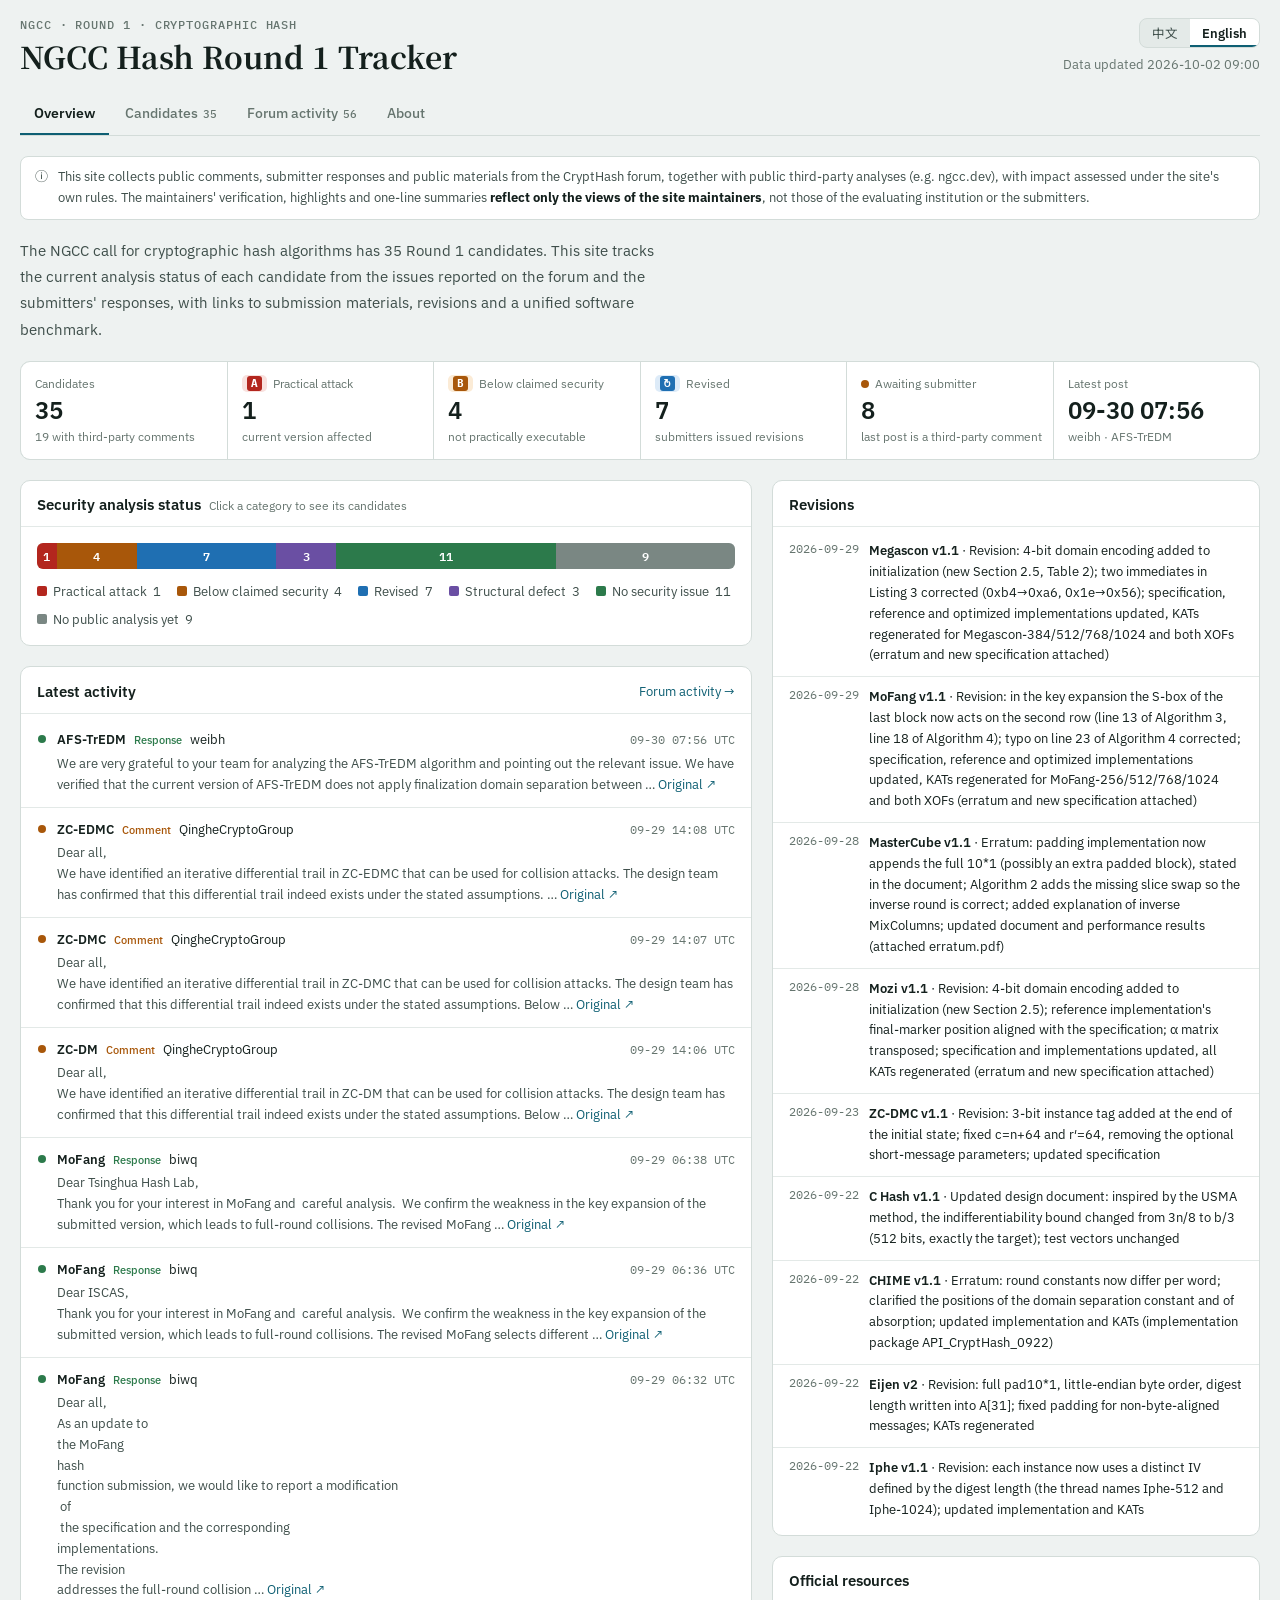
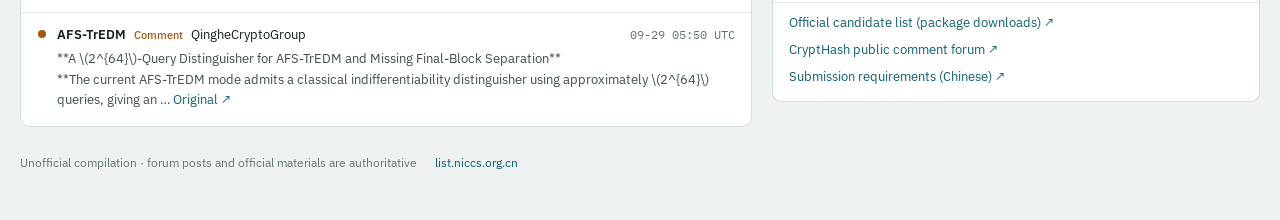
==== commit 53089461: "Update data" ====
--- a/index.html
+++ b/index.html
@@ -241,7 +241,7 @@
 </aside>
 
 <script>
-const DATA = {"docs": {"submission": {"AFS-TrEDM": [{"title": "AFS-TrEDM_S6_Specification_en", "category": "算法规范", "lang": "", "bytes": 3278352, "path": "docs/submission/AFS-TrEDM/AFS-TrEDM_S6_Specification_en.pdf"}, {"title": "AFS-TrEDM_S6_Specification_cn", "category": "算法规范", "lang": "中文", "bytes": 3305074, "path": "docs/submission/AFS-TrEDM/AFS-TrEDM_S6_Specification_cn.pdf"}], "AXIS": [{"title": "AXIS-Algorithm Description", "category": "算法规范", "lang": "", "bytes": 241935, "path": "docs/submission/AXIS/AXIS-Algorithm Description.pdf"}], "C Hash": [{"title": "2 - Algorithm specifications - C HASH", "category": "算法规范", "lang": "", "bytes": 1501626, "path": "docs/submission/C Hash/2 - Algorithm specifications - C HASH.pdf"}, {"title": "另一份独立代码供参考，AI辅助完成，性能相当， 未在算法文档中体现", "category": "自评估报告", "lang": "", "bytes": 236361, "path": "docs/submission/C Hash/另一份独立代码供参考，AI辅助完成，性能相当， 未在算法文档中体现__assessment_report.pdf"}], "CHAMP": [{"title": "CHAMP Algorithm Specifications", "category": "算法规范", "lang": "", "bytes": 383922, "path": "docs/submission/CHAMP/CHAMP Algorithm Specifications.pdf"}], "CHIME": [{"title": "算法文本", "category": "算法规范", "lang": "", "bytes": 1099086, "path": "docs/submission/CHIME/算法文本.pdf"}], "Cuishen": [{"title": "Algorithm specifications", "category": "算法规范", "lang": "", "bytes": 2150415, "path": "docs/submission/Cuishen/Algorithm specifications.pdf"}], "Dragon": [{"title": "Algorithm specifications", "category": "算法规范", "lang": "", "bytes": 340533, "path": "docs/submission/Dragon/Algorithm specifications.pdf"}, {"title": "Cryptographic Hash-Dragon-ARM-Performance Optimization Version", "category": "自评估报告", "lang": "", "bytes": 310203, "path": "docs/submission/Dragon/Cryptographic Hash-Dragon-ARM-Performance Optimization Version__Self-Assessment Report.pdf"}, {"title": "Cryptographic Hash-Dragon-ARM-Reference Implementation Version", "category": "自评估报告", "lang": "", "bytes": 307785, "path": "docs/submission/Dragon/Cryptographic Hash-Dragon-ARM-Reference Implementation Version__Self-Assessment Report.pdf"}, {"title": "Cryptographic Hash-Dragon-ARM-Resource Optimization Version", "category": "自评估报告", "lang": "", "bytes": 309588, "path": "docs/submission/Dragon/Cryptographic Hash-Dragon-ARM-Resource Optimization Version__Self-Assessment Report.pdf"}, {"title": "Cryptographic Hash-Dragon-x86-Performance Optimization Version", "category": "自评估报告", "lang": "", "bytes": 311704, "path": "docs/submission/Dragon/Cryptographic Hash-Dragon-x86-Performance Optimization Version__Self-Assessment Report.pdf"}, {"title": "Cryptographic Hash-Dragon-x86-Reference Implementation Version", "category": "自评估报告", "lang": "", "bytes": 309082, "path": "docs/submission/Dragon/Cryptographic Hash-Dragon-x86-Reference Implementation Version__Self-Assessment Report.pdf"}, {"title": "Cryptographic Hash-Dragon-x86-Resource Optimization Version", "category": "自评估报告", "lang": "", "bytes": 311436, "path": "docs/submission/Dragon/Cryptographic Hash-Dragon-x86-Resource Optimization Version__Self-Assessment Report.pdf"}], "Duet": [{"title": "Algorithm specifications", "category": "算法规范", "lang": "", "bytes": 848285, "path": "docs/submission/Duet/Algorithm specifications.pdf"}], "Eijen": [{"title": "Eijen Hash", "category": "算法规范", "lang": "", "bytes": 349544, "path": "docs/submission/Eijen/Eijen Hash.pdf"}], "FEILIAN": [{"title": "Specification", "category": "算法规范", "lang": "", "bytes": 642596, "path": "docs/submission/FEILIAN/Specification.pdf"}], "Garnet": [{"title": "算法文本", "category": "算法规范", "lang": "", "bytes": 739536, "path": "docs/submission/Garnet/算法文本.pdf"}], "Iphe": [{"title": "Algorithm-Specification", "category": "算法规范", "lang": "", "bytes": 222925, "path": "docs/submission/Iphe/Algorithm-Specification.pdf"}], "Juzi": [{"title": "JuziHash", "category": "算法规范", "lang": "", "bytes": 370774, "path": "docs/submission/Juzi/JuziHash.pdf"}], "Laurus": [{"title": "Cryptographic Hash Algorithm Laurus", "category": "算法规范", "lang": "", "bytes": 1177763, "path": "docs/submission/Laurus/Cryptographic Hash Algorithm Laurus.pdf"}, {"title": "密码杂凑算法Laurus算法文本", "category": "算法规范", "lang": "中文", "bytes": 1199129, "path": "docs/submission/Laurus/密码杂凑算法Laurus算法文本.pdf"}, {"title": "Laurus Provable Security Analysis", "category": "安全分析", "lang": "", "bytes": 602821, "path": "docs/submission/Laurus/Laurus Provable Security Analysis.pdf"}, {"title": "Laurus可证明安全性分析", "category": "安全分析", "lang": "中文", "bytes": 693085, "path": "docs/submission/Laurus/Laurus可证明安全性分析.pdf"}], "Litchi": [{"title": "Cryptographic Hash Algorithm Litchi", "category": "算法规范", "lang": "", "bytes": 1241158, "path": "docs/submission/Litchi/Cryptographic Hash Algorithm Litchi.pdf"}, {"title": "密码杂凑算法Litchi算法文本", "category": "算法规范", "lang": "中文", "bytes": 1289805, "path": "docs/submission/Litchi/密码杂凑算法Litchi算法文本.pdf"}], "LLH": [{"title": "LLH_Specification_English", "category": "算法规范", "lang": "", "bytes": 529448, "path": "docs/submission/LLH/LLH_Specification_English.pdf"}, {"title": "超低时延杂凑算法LLH规范", "category": "算法规范", "lang": "中文", "bytes": 478261, "path": "docs/submission/LLH/超低时延杂凑算法LLH规范.pdf"}, {"title": "Design_and_Evalutation_of_LLH_English", "category": "安全分析", "lang": "", "bytes": 5668057, "path": "docs/submission/LLH/Design_and_Evalutation_of_LLH_English.pdf"}, {"title": "LLH算法设计与评估", "category": "安全分析", "lang": "中文", "bytes": 4842652, "path": "docs/submission/LLH/LLH算法设计与评估.pdf"}], "MasterCube": [{"title": "MasterCube", "category": "算法规范", "lang": "", "bytes": 906961, "path": "docs/submission/MasterCube/MasterCube.pdf"}], "Megascon": [{"title": "Megascon Hash function", "category": "算法规范", "lang": "", "bytes": 420100, "path": "docs/submission/Megascon/Megascon Hash function.pdf"}], "MoFang": [{"title": "MoFang Hash function", "category": "算法规范", "lang": "", "bytes": 920026, "path": "docs/submission/MoFang/MoFang Hash function.pdf"}], "Mozi": [{"title": "MOZI hash function", "category": "算法规范", "lang": "", "bytes": 730488, "path": "docs/submission/Mozi/MOZI hash function.pdf"}], "Neulaser": [{"title": "算法文档", "category": "算法规范", "lang": "", "bytes": 297621, "path": "docs/submission/Neulaser/算法文档.pdf"}], "Pavelor": [{"title": "Pavelor", "category": "算法规范", "lang": "", "bytes": 1800124, "path": "docs/submission/Pavelor/Pavelor.pdf"}], "QILIN": [{"title": "算法文本QILIN", "category": "算法规范", "lang": "", "bytes": 678346, "path": "docs/submission/QILIN/算法文本QILIN.pdf"}], "QSH": [{"title": "QuantaSylva Hash", "category": "算法规范", "lang": "", "bytes": 576058, "path": "docs/submission/QSH/QuantaSylva Hash.pdf"}], "TaiChi": [{"title": "算法文本TaiChi", "category": "算法规范", "lang": "", "bytes": 878169, "path": "docs/submission/TaiChi/算法文本TaiChi.pdf"}], "Thunder": [{"title": "Algorithm Specifications", "category": "算法规范", "lang": "", "bytes": 482961, "path": "docs/submission/Thunder/Algorithm Specifications.pdf"}, {"title": "Cryptographic Hash-Thunder-ARM-Performance Optimization Version", "category": "自评估报告", "lang": "", "bytes": 59231, "path": "docs/submission/Thunder/Cryptographic Hash-Thunder-ARM-Performance Optimization Version__Self-Assessment Report.pdf"}, {"title": "Cryptographic Hash-Thunder-ARM-Reference Implementation Version", "category": "自评估报告", "lang": "", "bytes": 59061, "path": "docs/submission/Thunder/Cryptographic Hash-Thunder-ARM-Reference Implementation Version__Self-Assessment Report.pdf"}, {"title": "Cryptographic Hash-Thunder-ARM-Resource Optimization Version", "category": "自评估报告", "lang": "", "bytes": 59118, "path": "docs/submission/Thunder/Cryptographic Hash-Thunder-ARM-Resource Optimization Version__Self-Assessment Report.pdf"}, {"title": "Cryptographic Hash-Thunder-x86-Performance Optimization Version", "category": "自评估报告", "lang": "", "bytes": 59746, "path": "docs/submission/Thunder/Cryptographic Hash-Thunder-x86-Performance Optimization Version__Self-Assessment Report.pdf"}, {"title": "Cryptographic Hash-Thunder-x86-Reference Implementation Version", "category": "自评估报告", "lang": "", "bytes": 59826, "path": "docs/submission/Thunder/Cryptographic Hash-Thunder-x86-Reference Implementation Version__Self-Assessment Report.pdf"}, {"title": "Cryptographic Hash-Thunder-x86-Resource Optimization Version", "category": "自评估报告", "lang": "", "bytes": 59921, "path": "docs/submission/Thunder/Cryptographic Hash-Thunder-x86-Resource Optimization Version__Self-Assessment Report.pdf"}], "uHash": [{"title": "2 算法文本 英文", "category": "算法规范", "lang": "", "bytes": 833965, "path": "docs/submission/uHash/2 算法文本 英文.pdf"}], "Vedak": [{"title": "算法文本(The Vedak Hash Function Family)_英文", "category": "算法规范", "lang": "", "bytes": 1069438, "path": "docs/submission/Vedak/算法文本(The Vedak Hash Function Family)_英文.pdf"}, {"title": "Vedak_README_EN", "category": "实现说明", "lang": "", "bytes": 7337, "path": "docs/submission/Vedak/Vedak_README_EN.pdf"}, {"title": "Vedak_README_CN", "category": "实现说明", "lang": "中文", "bytes": 200593, "path": "docs/submission/Vedak/Vedak_README_CN.pdf"}], "WChain": [{"title": "wchain hash function", "category": "算法规范", "lang": "", "bytes": 961209, "path": "docs/submission/WChain/wchain hash function.pdf"}], "Wish": [{"title": "Wish_Specifications", "category": "算法规范", "lang": "", "bytes": 481819, "path": "docs/submission/Wish/Wish_Specifications.pdf"}], "XRH-1": [{"title": "算法文本_XRH-1", "category": "算法规范", "lang": "", "bytes": 475342, "path": "docs/submission/XRH-1/算法文本_XRH-1.pdf"}], "XRH-2": [{"title": "算法文本_XRH-2", "category": "算法规范", "lang": "", "bytes": 472827, "path": "docs/submission/XRH-2/算法文本_XRH-2.pdf"}], "ZC-DM": [{"title": "ZC-DM", "category": "算法规范", "lang": "", "bytes": 328968, "path": "docs/submission/ZC-DM/ZC-DM.pdf"}], "ZC-DMC": [{"title": "ZC-DMC", "category": "算法规范", "lang": "", "bytes": 444038, "path": "docs/submission/ZC-DMC/ZC-DMC.pdf"}], "ZC-EDMC": [{"title": "ZC-EDMC", "category": "算法规范", "lang": "", "bytes": 357105, "path": "docs/submission/ZC-EDMC/ZC-EDMC.pdf"}]}, "forum": {"C Hash": [{"name": "chash.pdf", "url": "https://list.niccs.org.cn/archives/list/crypthashforum@list.niccs.org.cn/message/DS3H4N6BDKPEAPZQG4HLP6UZZ6LIYKFF/attachment/4/chash.pdf", "mime": "application/pdf", "size": "1.5 MB", "path": "docs/forum/C Hash/DS3H4N6B_chash.pdf", "bytes": 1532910, "msg_id": "DS3H4N6BDKPEAPZQG4HLP6UZZ6LIYKFF", "author": "LITING", "kind": "response", "time": "2026-09-22 00:19 UTC", "msg_url": "https://list.niccs.org.cn/archives/list/crypthashforum@list.niccs.org.cn/message/DS3H4N6BDKPEAPZQG4HLP6UZZ6LIYKFF/"}], "CHIME": [{"name": "CHIME_Hash_Function_Erratum_2026-09.pdf", "url": "https://list.niccs.org.cn/archives/list/crypthashforum@list.niccs.org.cn/message/HLW3FPCIRT2UIR3YMYJJ5YW7SCGZENUL/attachment/4/CHIME_Hash_Function_Erratum_2026-09.pdf", "mime": "application/pdf", "size": "58.1 KB", "path": "docs/forum/CHIME/HLW3FPCI_CHIME_Hash_Function_Erratum_2026-09.pdf", "bytes": 59469, "msg_id": "HLW3FPCIRT2UIR3YMYJJ5YW7SCGZENUL", "author": "Tao Huang", "kind": "response", "time": "2026-09-22 00:43 UTC", "msg_url": "https://list.niccs.org.cn/archives/list/crypthashforum@list.niccs.org.cn/message/HLW3FPCIRT2UIR3YMYJJ5YW7SCGZENUL/"}], "Eijen": [{"name": "padding_note.pdf", "url": "https://list.niccs.org.cn/archives/list/crypthashforum@list.niccs.org.cn/message/ZWEUZVA7PCY53H4I6HFGYZQIHPV4CUOO/attachment/4/padding_note.pdf", "mime": "application/pdf", "size": "221.2 KB", "path": "docs/forum/Eijen/ZWEUZVA7_padding_note.pdf", "bytes": 226459, "msg_id": "ZWEUZVA7PCY53H4I6HFGYZQIHPV4CUOO", "author": "Eijen_team", "kind": "response", "time": "2026-09-22 02:29 UTC", "msg_url": "https://list.niccs.org.cn/archives/list/crypthashforum@list.niccs.org.cn/message/ZWEUZVA7PCY53H4I6HFGYZQIHPV4CUOO/"}, {"name": "Eijen-update.pdf", "url": "https://list.niccs.org.cn/archives/list/crypthashforum@list.niccs.org.cn/message/ZWEUZVA7PCY53H4I6HFGYZQIHPV4CUOO/attachment/5/Eijen-update.pdf", "mime": "application/pdf", "size": "559.1 KB", "path": "docs/forum/Eijen/ZWEUZVA7_Eijen-update.pdf", "bytes": 572564, "msg_id": "ZWEUZVA7PCY53H4I6HFGYZQIHPV4CUOO", "author": "Eijen_team", "kind": "response", "time": "2026-09-22 02:29 UTC", "msg_url": "https://list.niccs.org.cn/archives/list/crypthashforum@list.niccs.org.cn/message/ZWEUZVA7PCY53H4I6HFGYZQIHPV4CUOO/"}], "Iphe": [{"name": "submission_en.pdf", "url": "https://list.niccs.org.cn/archives/list/crypthashforum@list.niccs.org.cn/message/3NHT6MB6FTPF63JO7YXX3Y6HH422SQGC/attachment/4/submission_en.pdf", "mime": "application/pdf", "size": "217.9 KB", "path": "docs/forum/Iphe/3NHT6MB6_submission_en.pdf", "bytes": 223161, "msg_id": "3NHT6MB6FTPF63JO7YXX3Y6HH422SQGC", "author": "cuihr26", "kind": "response", "time": "2026-09-22 02:10 UTC", "msg_url": "https://list.niccs.org.cn/archives/list/crypthashforum@list.niccs.org.cn/message/3NHT6MB6FTPF63JO7YXX3Y6HH422SQGC/"}, {"name": "Cross-RateDomainSeparationinFeed-ForwardSpongeConstructions.pdf", "url": "https://list.niccs.org.cn/archives/list/crypthashforum@list.niccs.org.cn/message/BWXG6OPAIQL32FMWWYJ3C4D6QMRGHGP4/attachment/4/Cross-RateDomainSeparationinFeed-ForwardSpongeConstructions.pdf", "mime": "application/pdf", "size": "107.2 KB", "path": "docs/forum/Iphe/BWXG6OPA_Cross-RateDomainSeparationinFeed-ForwardSpongeConstructions.pdf", "bytes": 109722, "msg_id": "BWXG6OPAIQL32FMWWYJ3C4D6QMRGHGP4", "author": "cuihr26", "kind": "response", "time": "2026-09-23 11:01 UTC", "msg_url": "https://list.niccs.org.cn/archives/list/crypthashforum@list.niccs.org.cn/message/BWXG6OPAIQL32FMWWYJ3C4D6QMRGHGP4/"}], "ZC-DMC": [{"name": "ZC-DMC.pdf", "url": "https://list.niccs.org.cn/archives/list/crypthashforum@list.niccs.org.cn/message/R4Y2U6SYSDUPFSVPGYIYSXGWVGQKVIDJ/attachment/2/ZC-DMC.pdf", "mime": "application/pdf", "size": "434.4 KB", "path": "docs/forum/ZC-DMC/R4Y2U6SY_ZC-DMC.pdf", "bytes": 444789, "msg_id": "R4Y2U6SYSDUPFSVPGYIYSXGWVGQKVIDJ", "author": "Shun", "kind": "response", "time": "2026-09-23 08:15 UTC", "msg_url": "https://list.niccs.org.cn/archives/list/crypthashforum@list.niccs.org.cn/message/R4Y2U6SYSDUPFSVPGYIYSXGWVGQKVIDJ/"}], "MasterCube": [{"name": "erratum.pdf", "url": "https://list.niccs.org.cn/archives/list/crypthashforum@list.niccs.org.cn/message/IG2TAQNA7YHL4JLOOWBTJGKBVVVESWZK/attachment/4/erratum.pdf", "mime": "application/pdf", "size": "99.9 KB", "path": "docs/forum/MasterCube/IG2TAQNA_erratum.pdf", "bytes": 102334, "msg_id": "IG2TAQNA7YHL4JLOOWBTJGKBVVVESWZK", "author": "GongZheng", "kind": "response", "time": "2026-09-28 04:11 UTC", "msg_url": "https://list.niccs.org.cn/archives/list/crypthashforum@list.niccs.org.cn/message/IG2TAQNA7YHL4JLOOWBTJGKBVVVESWZK/"}, {"name": "MasterCubeV2.1.zip", "url": "https://list.niccs.org.cn/archives/list/crypthashforum@list.niccs.org.cn/message/IG2TAQNA7YHL4JLOOWBTJGKBVVVESWZK/attachment/5/MasterCubeV2.1.zip", "mime": "application/zip", "size": "6.1 MB", "msg_id": "IG2TAQNA7YHL4JLOOWBTJGKBVVVESWZK", "author": "GongZheng", "kind": "response", "time": "2026-09-28 04:11 UTC", "msg_url": "https://list.niccs.org.cn/archives/list/crypthashforum@list.niccs.org.cn/message/IG2TAQNA7YHL4JLOOWBTJGKBVVVESWZK/"}], "Mozi": [{"name": "ErratumandRevisionsofTheHashFunctionMOZI.pdf", "url": "https://list.niccs.org.cn/archives/list/crypthashforum@list.niccs.org.cn/message/GLMIC7PHESTDBHE76LMHS47QCAI6I2HT/attachment/4/ErratumandRevisionsofTheHashFunctionMOZI.pdf", "mime": "application/pdf", "size": "236.3 KB", "path": "docs/forum/Mozi/GLMIC7PH_ErratumandRevisionsofTheHashFunctionMOZI.pdf", "bytes": 241941, "msg_id": "GLMIC7PHESTDBHE76LMHS47QCAI6I2HT", "author": "biwq", "kind": "response", "time": "2026-09-28 10:40 UTC", "msg_url": "https://list.niccs.org.cn/archives/list/crypthashforum@list.niccs.org.cn/message/GLMIC7PHESTDBHE76LMHS47QCAI6I2HT/"}, {"name": "MOZIhashfunction_update.pdf", "url": "https://list.niccs.org.cn/archives/list/crypthashforum@list.niccs.org.cn/message/GLMIC7PHESTDBHE76LMHS47QCAI6I2HT/attachment/5/MOZIhashfunction_update.pdf", "mime": "application/pdf", "size": "721.0 KB", "path": "docs/forum/Mozi/GLMIC7PH_MOZIhashfunction_update.pdf", "bytes": 738279, "msg_id": "GLMIC7PHESTDBHE76LMHS47QCAI6I2HT", "author": "biwq", "kind": "response", "time": "2026-09-28 10:40 UTC", "msg_url": "https://list.niccs.org.cn/archives/list/crypthashforum@list.niccs.org.cn/message/GLMIC7PHESTDBHE76LMHS47QCAI6I2HT/"}], "Megascon": [{"name": "Erratum_and_Revisions_of_The_Hash_Function_MEGASCON.pdf", "url": "https://list.niccs.org.cn/archives/list/crypthashforum@list.niccs.org.cn/message/2VJXXVHAC7K44UFJ7YLSTJRSIWRJTVAQ/attachment/4/Erratum_and_Revisions_of_The_Hash_Function_MEGASCON.pdf", "mime": "application/pdf", "size": "259.1 KB", "path": "docs/forum/Megascon/2VJXXVHA_Erratum_and_Revisions_of_The_Hash_Function_MEGASCON.pdf", "bytes": 265318, "msg_id": "2VJXXVHAC7K44UFJ7YLSTJRSIWRJTVAQ", "author": "biwq", "kind": "response", "time": "2026-09-29 02:29 UTC", "msg_url": "https://list.niccs.org.cn/archives/list/crypthashforum@list.niccs.org.cn/message/2VJXXVHAC7K44UFJ7YLSTJRSIWRJTVAQ/"}, {"name": "Megascon_Hash_function-update.pdf", "url": "https://list.niccs.org.cn/archives/list/crypthashforum@list.niccs.org.cn/message/2VJXXVHAC7K44UFJ7YLSTJRSIWRJTVAQ/attachment/5/Megascon_Hash_function-update.pdf", "mime": "application/pdf", "size": "418.3 KB", "path": "docs/forum/Megascon/2VJXXVHA_Megascon_Hash_function-update.pdf", "bytes": 428389, "msg_id": "2VJXXVHAC7K44UFJ7YLSTJRSIWRJTVAQ", "author": "biwq", "kind": "response", "time": "2026-09-29 02:29 UTC", "msg_url": "https://list.niccs.org.cn/archives/list/crypthashforum@list.niccs.org.cn/message/2VJXXVHAC7K44UFJ7YLSTJRSIWRJTVAQ/"}], "MoFang": [{"name": "ErratumandRevisionsofTheHashFunctionMOFANG.pdf", "url": "https://list.niccs.org.cn/archives/list/crypthashforum@list.niccs.org.cn/message/MKUGDOEMKQFY4M7UWJT5EF5AMOCUKITQ/attachment/4/ErratumandRevisionsofTheHashFunctionMOFANG.pdf", "mime": "application/pdf", "size": "159.3 KB", "path": "docs/forum/MoFang/MKUGDOEM_ErratumandRevisionsofTheHashFunctionMOFANG.pdf", "bytes": 163078, "msg_id": "MKUGDOEMKQFY4M7UWJT5EF5AMOCUKITQ", "author": "biwq", "kind": "response", "time": "2026-09-29 06:32 UTC", "msg_url": "https://list.niccs.org.cn/archives/list/crypthashforum@list.niccs.org.cn/message/MKUGDOEMKQFY4M7UWJT5EF5AMOCUKITQ/"}, {"name": "MoFangHashfunction_update.pdf", "url": "https://list.niccs.org.cn/archives/list/crypthashforum@list.niccs.org.cn/message/MKUGDOEMKQFY4M7UWJT5EF5AMOCUKITQ/attachment/5/MoFangHashfunction_update.pdf", "mime": "application/pdf", "size": "899.8 KB", "path": "docs/forum/MoFang/MKUGDOEM_MoFangHashfunction_update.pdf", "bytes": 921349, "msg_id": "MKUGDOEMKQFY4M7UWJT5EF5AMOCUKITQ", "author": "biwq", "kind": "response", "time": "2026-09-29 06:32 UTC", "msg_url": "https://list.niccs.org.cn/archives/list/crypthashforum@list.niccs.org.cn/message/MKUGDOEMKQFY4M7UWJT5EF5AMOCUKITQ/"}]}}, "status": {"updated": "2026-09-30", "definitions": {"levels": {"A": {"name": "实际攻击", "desc": "对提交的完整哈希（全轮、规定参数、正式接口）给出了可实际执行的碰撞、原像或第二原像，并且有具体实例或可复现的构造。"}, "B": {"name": "低于声称安全", "desc": "对完整哈希的攻击或严格界低于提交方声称的安全强度，但所需计算量目前无法实际执行。"}, "C": {"name": "结构缺陷", "desc": "域分离失效、实例之间或摘要长度之间的输出关系、哈希接口上可观察的代数性质、安全论证所依赖的结构失效等，属于需要修正的问题，但尚未直接推翻单个实例的碰撞或原像安全声明。"}}, "fix": {"open": {"name": "待回应", "desc": "提交方尚未就该发现回复。"}, "ack": {"name": "已确认", "desc": "提交方已回复并承认该发现（可能认为不影响安全，或承诺在后续勘误中修正），尚未发布修订。"}, "disputed": {"name": "有异议", "desc": "提交方不认同该结论。"}, "claimed": {"name": "已修订", "desc": "提交方已发布修订（勘误、新版规范或实现）。修订是否有效见复核结论。"}, "verified": {"name": "已修订·复核有效", "desc": "经复核（原理分析或实测）确认修订消除了该问题。"}, "failed": {"name": "修订无效", "desc": "复核发现修订没有消除问题，或引入了新问题。"}}, "verify": {"rep": {"name": "已复现", "desc": "我们用提交方原始实现重算了帖中的具体消息、摘要或数值，结果一致。"}, "ok": {"name": "核对属实", "desc": "对照规范与源码，或用独立数学计算确认。"}, "part": {"name": "部分复现", "desc": "主体成立，部分内容无法在维护方完成。"}, "none": {"name": "未核验", "desc": "尚未独立核验。"}, "cite": {"name": "转引·未核验", "desc": "引自第三方公开分析（如 ngcc.dev），维护方尚未独立核验。安全问题在核验前不计入安全分析状态；实现问题按转引内容暂定等级。"}}, "overall": "安全分析状态只由安全问题决定，取未消除的安全问题中等级最高的一个（A>B>C）。修补状态为“已修订·复核有效”的发现不计入；提交方已发布修订的显示为“已修订（原 X）”。没有未消除的安全问题时显示为“无安全问题”；论坛上一直没有第三方评论的算法，另标为“尚无公开分析”。结构性质和文档问题单独列出、不参与分级；实现问题单列一栏，按 I1/I2/I3 分级，也不计入安全分析状态。提交方撤回的算法仍保留原有发现与等级并计入各项计数，在候选表中名称加删除线、排在最后。引自第三方分析、尚未经维护方核验的安全问题（标为“转引·未核验”）暂不计入；使用提示不分级。", "kinds": {"安全": {"name": "安全问题", "desc": "影响哈希函数安全性的发现，按影响分为 A/B/C 三级。安全分析状态只由安全问题决定。"}, "性质": {"name": "结构性质", "desc": "置换、消息扩展等部件的区分器或不变子空间等性质，经分析无法通过哈希接口利用、不影响哈希安全。单独列出、不参与分级，算法仍计为无安全问题。"}, "规范": {"name": "文档问题", "desc": "规范等提交文档内部矛盾、笔误，或文档与实现不一致；按正确的一方理解不影响安全。不参与分级。"}, "实现": {"name": "实现问题", "desc": "提交实现的缺陷（编译、平台适配、性能声称无法复现等），不涉及算法设计本身，不计入安全分析状态；单列一栏，按 I1/I2/I3 分级。"}, "提示": {"name": "使用提示", "desc": "不影响算法安全、也不构成提交实现的缺陷，但使用时需要注意的事项。例如参考实现中由消息或内部状态决定的查表、分支：无密钥哈希通常不处理秘密，只有对秘密数据求哈希且攻击者能观测缓存或时序时才相关。不分级，不计入任何状态。"}}, "impl_levels": {"I1": {"name": "可直接利用", "desc": "在提交实现上可直接利用：实现输出与规范不一致且可据此构造碰撞或原像、摘要被截短等。"}, "I2": {"name": "降低安全余量", "desc": "有安全影响但不能直接利用，或实现偏离规范且影响安全参数（如内存越界、状态或计数处理错误）。"}, "I3": {"name": "功能或一致性", "desc": "编译、平台适配、KAT 不一致、性能声称无法复现等，不影响安全；以及只在资源耗尽或调用方违反接口约定时才触发的错误处理缺陷。"}}}, "algorithms": {"MoFang": {"findings": [{"id": "MoFang-1", "level": "A", "title": "消息扩展差分抵消，全轮确定性碰撞", "detail": "字 5↔7 的闭合轨道绕开 S 盒，奇数旋转使 2-周期差分在每轮轮密钥中抵消。每个完整块可产生 16 重多碰撞。", "msgs": ["GC7OTDPUPSTQOWPBQJXQTSLCE43GNSZM", "IK33PEQPGZ4WVC4EZPOPK62ITTYN37ZD"], "by": "ISCAS；清华 Hash Lab", "verify": "rep", "fix": {"state": "claimed", "msgs": ["MKUGDOEMKQFY4M7UWJT5EF5AMOCUKITQ", "KPZFNYWYECQBHDLZIMFX7M4SAK2EYFRP", "F6JCVK6BWWO7ILVQWVBBBC6UHIQM5TQO"], "note": "提交方确认原版密钥扩展存在弱点、可导致全轮碰撞。原先 S 盒对每一块都作用于第一行；修订后最后一块改为作用于第二行（勘误表：Algorithm 3 第 13 行、Algorithm 4 第 18 行 B[0] ← SBox(A[0]) 改为 B[0] ← SBox(A[1])），以消除两个字置换都交换字 5 和 7、S 盒不作用于这两个字造成的底层对称性；更新规范、参考与优化实现，重新生成 MoFang-256/512/768/1024 与两个 XOF 的 KAT（GitHub）。提交方称性能开销可忽略"}, "kind": "安全"}, {"id": "MoFang-2", "title": "Algorithm 4 复用第二分支中间值（规范笔误）", "detail": "实现正确，攻击不依赖此处。", "msgs": ["GC7OTDPUPSTQOWPBQJXQTSLCE43GNSZM"], "by": "ISCAS", "verify": "ok", "fix": {"state": "claimed", "msgs": ["MKUGDOEMKQFY4M7UWJT5EF5AMOCUKITQ", "KPZFNYWYECQBHDLZIMFX7M4SAK2EYFRP"], "note": "Algorithm 4 第 23 行 B[x, y] ← A[y, 2x + y] 改为 C[x, y] ← B[y, 2x + y]；提交方称提交的实现不受影响"}, "kind": "规范"}], "summary": "论坛报告消息扩展的差分抵消可导致全轮确定性碰撞（ISCAS 与清华 Hash Lab 均给出构造），另有 1 处规范笔误；提交方已确认并于 9 月 29 日发布修订（最后一块改用 S 盒第二行、改正笔误），修订待复核。", "versions": [{"v": "v1.1", "date": "2026-09-29", "label": "修订：密钥扩展中最后一块的 S 盒改为作用于第二行（Algorithm 3 第 13 行、Algorithm 4 第 18 行）；Algorithm 4 第 23 行笔误改正；更新规范、参考与优化实现，重新生成 MoFang-256/512/768/1024 与两个 XOF 的 KAT（附件勘误与新规范）", "msgs": ["MKUGDOEMKQFY4M7UWJT5EF5AMOCUKITQ"], "links": [{"label": "更新后的规范与实现（GitHub）", "label_en": "Updated specification and implementation (GitHub)", "url": "https://github.com/biwenquan/MoFang-Hash-function"}]}]}, "Neulaser": {"findings": [{"id": "Neulaser-1", "level": "A", "title": "局部反馈非单射，全轮碰撞", "detail": "f(0x2743)=f(0x2ad84)，状态一轮后合并；三个实例都受影响。", "msgs": ["ENAQP4ZG7BMA4R4VTSXAWS74ARE7D7SX"], "by": "ISCAS", "verify": "rep", "fix": {"state": "open"}, "kind": "安全"}, {"id": "Neulaser-2", "level": "A", "title": "red_p 二对一纤维，全轮碰撞与多碰撞", "detail": "s₈ 只经 red_p 进入轮函数，g 与 g⊕p 合并。", "msgs": ["XQYQ4KEDXJKCSRQT6DY5XNA4WIHGJB4J"], "by": "清华 Hash Lab", "verify": "part", "fix": {"state": "open"}, "kind": "安全"}, {"id": "Neulaser-3", "kind": "实现", "title": "用内部状态索引 256 字节 S 盒（参考与优化实现）", "detail": "nl_sbox_word 用由状态字导出的 4 个下标查 256 字节 S 盒，参考实现与三个优化实现的这段代码相同，都受影响。另一处按状态计算的模 2^32−5 运算在 x86-64 的 GCC 下编译为乘法和移位，是恒定时间的；32 位平台可能调用库函数，需另行检查。 只在对秘密数据求哈希、且攻击者能观测缓存或时序时才相关；本站只做了源码与汇编层面的核对，未做计时实验。", "by": "Markku-Juhani O. Saarinen（ngcc.dev）", "msgs": [], "verify": "ok", "fix": {"state": "open"}, "impl_level": "I3", "ngcc_dev": {"id": "hash-21-3", "url": "https://ngcc.dev/reports/hash-21.html#hash-21-3-secret-state-indexes-a-256-byte-s-box"}}], "summary": "两个团队分别给出全轮碰撞（局部反馈非单射、red_p 二对一纤维），三个实例均受影响。另有实现问题：参考与优化实现都用内部状态查 S 盒（I3）。提交方尚未回应。"}, "Eijen": {"versions": [{"v": "v2", "date": "2026-09-22", "label": "修订：完整 pad10*1、小端序、摘要长度写入 A[31]；修正非字节对齐消息的填充；KAT 重新生成", "msgs": ["LZYIEYXZWH7LADLHM64NH2G4MDTOQ6DK", "ZWEUZVA7PCY53H4I6HFGYZQIHPV4CUOO"]}], "findings": [{"id": "Eijen-1", "title": "原版填充平凡碰撞 H(M)=H(M‖0⁷)", "detail": "规范 §2 的填充为 M‖1‖0^k（单射），原版实现却对字节对齐消息补 0x01、非对齐补 0x80>>k，两种比特序混用，按比特长度接口可直接构造碰撞。维护方复现，ngcc.dev 也独立收录。", "msgs": [], "by": "Saarinen（ngcc.dev）；维护方核验", "verify": "rep", "fix": {"state": "claimed", "version": "v2", "note": "padding_note.pdf 明确说修正了非字节对齐消息的填充"}, "kind": "实现", "impl_level": "I1", "ngcc_dev": {"id": "hash-09-1", "url": "https://ngcc.dev/reports/hash-09.html#hash-09-1-trivial-collisions-in-all-eijen-implementations"}}, {"id": "Eijen-2", "level": "C", "title": "不同摘要长度实例的跨实例后缀关系", "detail": "共用置换、零初始状态、前馈边界随 rate 移动。 清华 Hash Lab 随后的论文（Iphe 帖附件）指出原版还有更简单的一块关系：短消息下 Eijen-512 是 Eijen-768/1024 的后缀。", "msgs": ["3KZDO7FTB6ELVWL2ILGNXP256XCJBBES", "BWXG6OPAIQL32FMWWYJ3C4D6QMRGHGP4"], "by": "清华 Hash Lab", "verify": "rep", "fix": {"state": "claimed", "version": "v2", "note": "把摘要长度 h 写入 capacity 字 A[31]"}, "kind": "安全"}], "summary": "原版的填充平凡碰撞与跨实例后缀关系已由 v2 修订（比特级完整 pad10*1，摘要长度写入 capacity 字 A[31]）。"}, "MasterCube": {"findings": [{"id": "MasterCube-1", "title": "填充位重叠，每个 rate 边界都有平凡碰撞", "detail": "|M| ≡ r−2 (mod r) 时，H(M)=H(M‖1)：首个 1 与末位 1 落在同一比特。规范 Definition 1 的 pad10*1 本身正确，问题出在提交实现 pad10star1()，KAT 按实现生成。512/768/1024 都已维护方复现。", "msgs": [], "by": "Saarinen（ngcc.dev）；维护方核验", "verify": "rep", "fix": {"state": "claimed", "msgs": ["IG2TAQNA7YHL4JLOOWBTJGKBVVVESWZK"], "note": "提交方发布勘误（附件 erratum.pdf）：已修正实现中只剩 1 比特时只追加单个 1 的问题，改为完整 10*1，可能多出一个填充块，并在文档中写明；称不影响安全证明，性能变化在误差范围内"}, "kind": "实现", "impl_level": "I1", "ngcc_dev": {"id": "hash-17-1", "url": "https://ngcc.dev/reports/hash-17.html#hash-17-1-trivial-collisions-at-every-rate-boundary"}}, {"id": "MasterCube-2", "level": "C", "title": "规范与实现给出的逆轮都不是正向轮的逆", "detail": "哈希计算中会执行这个逆轮，依赖“正向+逆向”的安全论证因此失效；修正后 KAT 全部改变。", "msgs": ["2XVZUBVVMVXYKMSOBJOKY2IFHFMQUNEK"], "by": "ISCAS", "verify": "rep", "fix": {"state": "claimed", "msgs": ["IG2TAQNA7YHL4JLOOWBTJGKBVVVESWZK"], "note": "提交方发布勘误：原伪代码漏了切片交换，已修正 Algorithm 2 使逆轮成为正向轮之逆，并补充用 MixColumns 计算其逆的说明；称不影响安全证明与设计原理"}, "kind": "安全"}], "summary": "提交实现的填充在每个 rate 边界产生平凡碰撞，规范与实现的逆轮不是正向轮之逆；提交方已承认两项并发布勘误（9 月 28 日），修订待复核。", "versions": [{"v": "v1.1", "date": "2026-09-28", "label": "勘误：填充实现改为完整 10*1（可能多出一个填充块）并在文档中写明；Algorithm 2 补上切片交换，逆轮改正；补充 MixColumns 逆的说明；更新文档与性能结果（附件 erratum.pdf）", "msgs": ["IG2TAQNA7YHL4JLOOWBTJGKBVVVESWZK"]}]}, "CHAMP": {"findings": [{"id": "CHAMP-1", "level": "B", "title": "行列式纤维限像：碰撞安全至多 3w/2 比特", "detail": "det=2 使定长输出只落在一个 SL₂ 陪集上，碰撞安全性为 192/384 比特，低于 n/2。这是严格结论。", "msgs": ["6LSOFTTMTDWFWWRAZDREDYJNG5NXDVEC", "QNMIAAKIPHG5FEK7QZEE2ZYBOWQHCZUE"], "by": "ISCAS；清华 Hash Lab；Saarinen（ngcc.dev）", "verify": "ok", "fix": {"state": "open"}, "kind": "安全", "ngcc_dev": {"id": "hash-04-1", "url": "https://ngcc.dev/reports/hash-04.html#hash-04-1-fixed-length-outputs-occupy-only-one-determinant-fiber"}}, {"id": "CHAMP-2", "level": "B", "title": "交换对搜索约 2^64 / 2^128（启发式）", "detail": "基于 Mullan–Tsaban 的启发式估计，未实跑。", "msgs": ["QNMIAAKIPHG5FEK7QZEE2ZYBOWQHCZUE"], "by": "清华 Hash Lab；Saarinen（ngcc.dev）", "verify": "part", "fix": {"state": "open"}, "kind": "安全", "ngcc_dev": {"id": "hash-04-2", "url": "https://ngcc.dev/reports/hash-04.html#hash-04-2-projective-positive-word-collision-lead-for-champ-512"}}, {"id": "CHAMP-3", "level": "C", "title": "乘法同态与公开拼接扩展", "detail": "H(XY) 可以由 H(X)、H(Y) 算出，不宜直接替换 HMAC 类构造中的哈希。", "msgs": ["QNMIAAKIPHG5FEK7QZEE2ZYBOWQHCZUE"], "by": "清华 Hash Lab", "verify": "rep", "fix": {"state": "open"}, "kind": "安全"}, {"id": "CHAMP-4", "title": "伪代码大端、C 实现小端", "detail": "", "msgs": ["QNMIAAKIPHG5FEK7QZEE2ZYBOWQHCZUE"], "by": "清华 Hash Lab", "verify": "ok", "fix": {"state": "open"}, "kind": "规范"}, {"id": "CHAMP-5", "kind": "安全", "title": "已知长度输入的原像可做平方根搜索", "detail": "利用矩阵乘积的同态性（见 CHAMP-3）和可逆的输出编码，把 m 比特输入拆成前后两半做中间相遇，时间与存储约 2^(m/2)；攻击需要知道输入长度：接口和协议通常会公开长度，只有摘要时也可利用行列式 2^m mod p 在已知上界内求区间离散对数恢复，代价约为长度上界的平方根，很小。本站用提交的参考与优化实现复现：CHAMP-512 与 CHAMP-1024 的 40 比特秘密输入各约 10–14 秒恢复。规范没有给出数值化的原像强度声称（只声称不同长度消息之间无碰撞，并承认很短的输入可穷举），所以这不构成对声称强度的突破；但对低熵秘密的影响明显：恢复 m 比特秘密的时间与存储各约 2^(m/2)，例如 256 比特秘密约 2^128。不构成第二原像或碰撞攻击。", "by": "Mounir Idrassi（GitHub #7，经 ngcc.dev 整理）", "msgs": [], "verify": "rep", "fix": {"state": "open"}, "level": "C", "links": [{"label": "GitHub #7", "label_en": "GitHub #7", "url": "https://github.com/ngcc-dev/ngcc-harness/issues/7"}], "ngcc_dev": {"id": "hash-04-3", "url": "https://ngcc.dev/reports/hash-04.html#hash-04-3-known-length-preimages-admit-an-exact-square-root-search"}}, {"id": "CHAMP-6", "kind": "实现", "title": "固定长度实例忽略请求的摘要长度，总是写满整块输出", "detail": "4 个实现变体（参考与优化 × 512/1024）都忽略 digest_len_bits、返回成功并写出完整的 512/1024 比特摘要：请求 256 比特（CHAMP-512）写 64 字节，请求 512 比特（CHAMP-1024）写 128 字节；请求 0 或负数也返回成功；请求长于实例长度时返回成功但多出部分不写。调用方若按请求长度分配缓冲区，会越界写 32 或 64 字节。只在请求实例不支持的摘要长度时触发；修复只需在入口检查长度。", "by": "Mounir Idrassi（GitHub #8，经 ngcc.dev 整理）", "msgs": [], "verify": "rep", "fix": {"state": "open"}, "impl_level": "I3", "links": [{"label": "GitHub #8", "label_en": "GitHub #8", "url": "https://github.com/ngcc-dev/ngcc-harness/issues/8"}], "ngcc_dev": {"id": "hash-04-4", "url": "https://ngcc.dev/reports/hash-04.html#hash-04-4-unsupported-digest-lengths-cause-full-size-writes"}}, {"id": "CHAMP-7", "kind": "实现", "title": "用消息字节直接索引矩阵表（参考与优化实现）", "detail": "参考实现的吸收循环用每个消息字节索引 byte_table（CHAMP-512 为 16 KiB、CHAMP-1024 为 32 KiB，每项至少占一个缓存行），优化实现用消息字节索引 4 KiB 的 small_byte_table，两者都会在缓存访问地址上暴露消息字节（优化实现约每字节 6 比特）；域约简与加法还按状态的符号、零、进位分支。 只在对秘密数据求哈希、且攻击者能观测缓存或时序时才相关；本站只做了源码与汇编层面的核对，未做计时实验。", "by": "Markku-Juhani O. Saarinen（ngcc.dev）", "msgs": [], "verify": "ok", "fix": {"state": "open"}, "impl_level": "I3", "ngcc_dev": {"id": "hash-04-5", "url": "https://ngcc.dev/reports/hash-04.html#hash-04-5-message-bytes-index-a-large-precomputed-matrix-table"}}], "summary": "行列式纤维使定长输出只落在一个陪集上，碰撞安全至多 3w/2 比特，低于 n/2；另有启发式交换对搜索、乘法同态性质、短输入原像的平方根搜索（已复现）和端序不一致。实现方面，所有实现忽略请求的摘要长度、总是写满整块输出（I3），参考与优化实现都用消息字节查表（I3）。提交方尚未回应。"}, "CHIME": {"versions": [{"v": "v1.1", "date": "2026-09-22", "label": "勘误：轮常数改为逐字不同；澄清域分离常数位置与吸收位置；更新实现与 KAT（实现包 API_CryptHash_0922）", "msgs": ["HLW3FPCIRT2UIR3YMYJJ5YW7SCGZENUL"]}], "findings": [{"id": "CHIME-1", "level": "B", "title": "轮常数四字相同导致 384 维不变子空间（挤压碰撞上界 2^64）", "detail": "提交版的 CHIME-512 输出只有 128 比特自由度。勘误在该评论之前 11 分钟就已发布。", "msgs": ["5UIMK76TG55NELJD44XE7QVM2OPURHCK"], "by": "ISCAS", "verify": "rep", "fix": {"state": "claimed", "version": "v1.1", "note": "提交方回应（glwang）确认根源并已修订：轮常数改为逐字不同，破坏产生不变子空间的字置换对称。修订实现包 API_CryptHash_0922 的常数与勘误表一致，32 个 KAT 文件可复现，原 384/768 维不变子空间在新常数下不再成立。", "msgs": ["UXQLQX3ZQTNQNOHKJJXGOKZGVTCZQWGD"]}, "kind": "安全"}], "summary": "原版轮常数四字相同导致 384 维不变子空间，v1.1 勘误已将轮常数改为逐字不同并更新实现与 KAT。"}, "Cuishen": {"findings": [{"id": "Cuishen-1", "title": "消息扩展 8 维不变子空间，轮密钥差分周期 8", "detail": "", "msgs": ["EUZAQKMNDWWSLOVQKEDOQWGQ6CXQ2VW7"], "by": "ISCAS", "verify": "ok", "fix": {"state": "ack", "msgs": ["S4B26P6VK4SEFSPZCK27AR47XS333JKW", "F3DBZOBDNTD3HMJVZCG22QJEYYTUK6QD"], "note": "提交方确认不变子空间及周期性子消息差分存在，认为这是消息扩展的结构性质、不构成弱点；ISCAS 随后同意，未发现其能传递到内部分组密码状态或影响压缩函数。"}, "kind": "性质"}], "summary": "消息扩展存在 8 维不变子空间；提交方确认该性质，双方同意这是结构性质，未影响压缩函数与整体安全。"}, "WChain": {"findings": [{"id": "WChain-1", "title": "消息扩展不变子空间 {0,1^64}^9，存在短周期注入", "detail": "提交方确认该性质，认为轮常数在压缩函数中打破了不变性。维护方核验双方说法都成立。", "msgs": ["GGMVEJSDPAYLZEU4KDGV47XE4JJFCAR6"], "by": "ISCAS", "verify": "rep", "fix": {"state": "ack", "msgs": ["VSDOKYU2MSRVWF7QGGUOLNPLQY3QBCFX"]}, "kind": "性质"}], "summary": "消息扩展存在不变子空间与短周期注入；提交方确认该性质，认为轮常数在压缩函数中打破了不变性。"}, "QSH": {"findings": [{"id": "QSH-1", "title": "核心置换的平移对称：一次查询的全轮区分器", "detail": "哈希接口无法进入该子空间。", "msgs": ["BUUGULWWDDQT2XCVX5GICOLHQB5H6CXT"], "by": "ISCAS", "verify": "rep", "fix": {"state": "ack", "msgs": ["XUAXWJADVANE33OZYPLNT4IEOLJU4IOJ"], "note": "提交方确认该性质来自 ChaCha Bahru 置换；固定 IV 与标志注入使压缩中首个置换输入不在子空间内，认为不构成弱点，可通过加入轮常数消除。"}, "kind": "性质"}], "summary": "核心置换存在平移对称的一次查询区分器；提交方确认，并指出固定 IV 与标志注入使哈希接口无法进入该子空间。"}, "Laurus": {"findings": [{"id": "Laurus-2", "level": "C", "title": "c=1024 时 fid=0/1 在 513–1024 比特消息上输出相同", "detail": "通用参数接口层面的问题，不是提交实例。", "msgs": ["YGSFWSHQSIOIFIJTX6IBSDQCV25WS7I2"], "by": "清华 Hash Lab", "verify": "rep", "fix": {"state": "ack", "msgs": ["CC2SBG5TUNBN5ZD2WWEKITUQEVNJD56L"], "note": "提交方确认该问题存在于通用参数接口；指出 Laurus-XOF 实际使用 c=512，不受影响。拟在后续勘误中把 S₀ 改为 [2⁶³·fid + c]₅₁₂ 重复三段。"}, "kind": "安全"}], "summary": "通用参数接口下 c=1024 时 fid=0/1 的输出相同；提交方确认，指出 Laurus-XOF 实际使用 c=512 不受影响，拟在勘误中修改初始化。"}, "Iphe": {"versions": [{"v": "v1.1", "date": "2026-09-22", "label": "修订：各实例改用随摘要长度定义的不同 IV（帖中点名 Iphe-512 与 Iphe-1024）；更新实现与 KAT", "msgs": ["3NHT6MB6FTPF63JO7YXX3Y6HH422SQGC"]}], "findings": [{"id": "Iphe-1", "level": "C", "title": "共用 IV 导致跨实例后缀关系（提交方自报）", "detail": "修订版规范 §3.1 把 IV 定义为 IV=f(0^d‖1^{nw−d})，随摘要长度 d 变化，512、768、1024 三个实例的 IV 两两不同。", "msgs": ["4WP4A2LYRID7X3OA76SV4PLXVXW2LVHZ"], "by": "提交方自报", "verify": "rep", "fix": {"state": "claimed", "version": "v1.1", "msgs": ["3NHT6MB6FTPF63JO7YXX3Y6HH422SQGC", "BWXG6OPAIQL32FMWWYJ3C4D6QMRGHGP4"]}, "kind": "安全"}], "summary": "原版共用 IV 导致的跨实例后缀关系已由 v1.1 修订（各实例 IV 随摘要长度不同）；提交方另发论文把这类问题推广到其他前馈海绵候选。"}, "ZC-DMC": {"findings": [{"id": "ZC-DMC-1", "level": "C", "title": "512/768 实例跨实例同步：首个 64 比特输出相同", "detail": "维护方做出了实现级见证。", "msgs": ["CVL24T5A4ILSD6V2GACF73MENNFQC3JB", "BWXG6OPAIQL32FMWWYJ3C4D6QMRGHGP4"], "by": "清华 Hash Lab", "verify": "rep", "fix": {"state": "claimed", "version": "v1.1", "msgs": ["R4Y2U6SYSDUPFSVPGYIYSXGWVGQKVIDJ"], "note": "提交方确认并修订：初始状态除末尾 3 比特实例标签（512:001，768:010，1024:100）外全零，标签位于共用置换各实例的 capacity 内，消息无法抵消。"}, "kind": "安全"}, {"id": "ZC-DMC-2", "title": "ZC-1536 置换 6+6 轮零和区分器约 2^65（提交方自报修正）", "detail": "", "msgs": ["3JTTFPDEHLVR7QMFQWGFFKBT33Z3BKBR"], "by": "提交方自报", "verify": "ok", "fix": {"state": "ack"}, "kind": "性质"}, {"id": "ZC-DMC-4", "kind": "安全", "level": "B", "title": "ZC-1536 迭代差分路径：全 12 轮 1536-1024 实例碰撞估计约 2^384，低于声称的 2^512（理论估计）", "detail": "帖子给出 ZC-1536 的迭代差分路径：取 ΔA_0[0] = M = 0x1111111111111111、其余差分为零，线性层保持该差分；当 (U_1[0] & M) = 0 且 (U_2[0] & M) = M 时 χ 也保持该差分，于是每轮边界差分相同。每轮 16 个活跃 S 盒、每个局部差分概率 1/4，单轮概率 2^-32，t 轮估计概率 2^(-32t)，碰撞攻击时间估计约 2^(32t)。ZC-DMC 只对容量部分做前馈，Δ 全部位于 rate 部分，前馈不改变输出差分；路径成立时吸收后两状态仍相差 Δ，再吸收一对差分为 Δ 的消息块即可抵消差分、合并状态，接相同后缀与填充得到消息碰撞。帖子未说明针对提交版还是 v1.1；v1.1 加入的实例标签位于容量部分，不影响该构造（本站推断，未核验）。按估计代价严格低于各实例声称碰撞安全的条件，1536 比特状态实例可攻击轮数为：1536-512 为 12 轮中的 7 轮（约 2^224，低于 2^256）；1536-768 为 11 轮（约 2^352，低于 2^384）；1536-1024 为全部 12 轮（约 2^384，低于 2^512）。1280 比特状态实例改用 A_0[0] 差分 0xffffffffffffffff，每轮差分重量 128，可攻击轮数仅为 1/2/3 轮（对应 512/768/1024 实例，约 2^128/2^256/2^384）。以上轮数和复杂度是理论估计，依赖三条假设：路径在所述轮数内沿实际轨迹可满足、各轮条件相互独立、合法消息诱导的输入分布保持所述路径概率。帖子称设计团队已确认该差分路径在所述假设下存在（评论方转述，提交方尚未在论坛发帖）。", "by": "Qinghe Crypto Group", "msgs": ["UPLLMJ35VZ5K7U2BZ7RHJMVYG2ZSRN2Z"], "verify": "none", "fix": {"state": "open"}}], "versions": [{"v": "v1.1", "date": "2026-09-23", "label": "修订：初始状态末尾加入 3 比特实例标签；固定 c=n+64、r′=64，取消短消息可选参数；更新规范", "msgs": ["R4Y2U6SYSDUPFSVPGYIYSXGWVGQKVIDJ"]}], "summary": "论坛报告 ZC-1536 迭代差分路径，理论估计全 12 轮 1536-1024 实例碰撞约 2^384、低于声称的 2^512（B，未核验，依赖轮间独立等假设）；提交方尚未在论坛回应。跨实例同步已由 v1.1 修订（初始状态加入实例标签）；另有提交方自报的置换零和区分器（约 2^65，结构性质）和 1 处文档问题。"}, "ZC-DM": {"findings": [{"id": "ZC-DM-1", "title": "ZC-1536 置换 6+6 轮零和区分器约 2^65（提交方自报修正）", "detail": "", "msgs": ["KNH3Y5ZCZO7MAYZ4FBYU76ZAYGGDQHLE"], "by": "提交方自报", "verify": "ok", "fix": {"state": "ack"}, "kind": "性质"}, {"id": "ZC-DM-3", "kind": "安全", "level": "B", "title": "ZC-1536 迭代差分路径：全 12 轮 1536-1024 实例碰撞估计约 2^384，低于声称的 2^512（理论估计）", "detail": "帖子给出 ZC-1536 的迭代差分路径：取 ΔA_0[0] = M = 0x1111111111111111、其余差分为零，线性层保持该差分；当 (U_1[0] & M) = 0 且 (U_2[0] & M) = M 时 χ 也保持该差分，于是每轮边界差分相同。每轮 16 个活跃 S 盒、每个局部差分概率 1/4，单轮概率 2^-32，t 轮估计概率 2^(-32t)，碰撞攻击时间估计约 2^(32t)。ZC-DM 为全状态外层前馈：若 P_t(X⊕Δ) = P_t(X)⊕Δ，则 F_t(X) = X⊕P_t(X) 满足 F_t(X⊕Δ) = F_t(X)。Δ 全部位于 rate 部分，因此在相同消息前缀后取差分为 Δ 的一对消息块，路径成立时两个吸收状态重合，再接相同后缀与填充即得消息碰撞。按估计代价严格低于各实例声称碰撞安全的条件，1536 比特状态实例可攻击轮数为：1536-512 为 12 轮中的 7 轮（约 2^224，低于 2^256）；1536-768 为 11 轮（约 2^352，低于 2^384）；1536-1024 为全部 12 轮（约 2^384，低于 2^512）。1280 比特状态实例改用 A_0[0] 差分 0xffffffffffffffff，每轮差分重量 128，可攻击轮数仅为 1/2/3 轮（对应 512/768/1024 实例，约 2^128/2^256/2^384）。以上轮数和复杂度是理论估计，依赖三条假设：路径在所述轮数内沿实际轨迹可满足、各轮条件相互独立、合法消息诱导的输入分布保持所述路径概率。帖子称设计团队已确认该差分路径在所述假设下存在（评论方转述，提交方尚未在论坛发帖）。", "by": "Qinghe Crypto Group", "msgs": ["FCGYUVDJV4QBMGG64KAK6X2QZOZ6W4QX"], "verify": "none", "fix": {"state": "open"}}], "summary": "论坛报告 ZC-1536 迭代差分路径，理论估计全 12 轮 1536-1024 实例碰撞约 2^384、低于声称的 2^512（B，未核验，依赖轮间独立等假设）；提交方尚未在论坛回应。另有提交方自报的置换零和区分器（约 2^65，结构性质）和 1 处文档问题（轮常数表顺序）。"}, "ZC-EDMC": {"findings": [{"id": "ZC-EDMC-1", "title": "吸收函数 h∘h 与 h∘g 两种写法；轮常数表顺序错误", "detail": "实现执行 h(h(X)⊕…)，与设计原理中的 EDM 形式不同，需要提交方明确以哪个为准。", "msgs": ["6BKFT5FXW3PL3ZXWNQFTLEIQOJSXZTWK"], "by": "ISCAS", "verify": "ok", "fix": {"state": "open"}, "kind": "规范"}, {"id": "ZC-EDMC-2", "title": "ZC-1536 置换 6+6 轮零和区分器约 2^65（提交方自报修正）", "detail": "", "msgs": ["T44ZF52XYINT3XA2ZICX4MQNWZ2FULIX"], "by": "提交方自报", "verify": "ok", "fix": {"state": "ack"}, "kind": "性质"}, {"id": "ZC-EDMC-3", "kind": "安全", "level": "B", "title": "ZC-1536 迭代差分路径：全 12 轮 1536-1024 实例碰撞估计约 2^384，低于声称的 2^512（理论估计）", "detail": "帖子给出 ZC-1536 的迭代差分路径：取 ΔA_0[0] = M = 0x1111111111111111、其余差分为零，线性层保持该差分；当 (U_1[0] & M) = 0 且 (U_2[0] & M) = M 时 χ 也保持该差分，于是每轮边界差分相同。每轮 16 个活跃 S 盒、每个局部差分概率 1/4，单轮概率 2^-32，t 轮估计概率 2^(-32t)，碰撞攻击时间估计约 2^(32t)。ZC-EDMC 在前 6 轮 g 与后 6 轮 h 之间做容量前馈，Δ 全部位于 rate 部分，中间前馈不改变差分；若路径在前馈两侧保留的全部轮中成立，吸收后两状态仍相差 Δ，后续一对消息块可抵消差分、合并状态，得到消息碰撞。帖中轮数为 g 与 h 合计保留的轮数（保留容量前馈）。规范 Algorithm 3 定义 F(X) = h(g(X)⊕(0^r‖X_c))，与帖子写法一致；ZC-EDMC-1 指出实现执行 h(h(X)⊕…)，此时两半都用 h 的轮常数，ι 只加轮常数、不改变差分，预计路径同样适用（本站推断，未核验）。按估计代价严格低于各实例声称碰撞安全的条件，1536 比特状态实例可攻击轮数为：1536-512 为 12 轮中的 7 轮（约 2^224，低于 2^256）；1536-768 为 11 轮（约 2^352，低于 2^384）；1536-1024 为全部 12 轮（约 2^384，低于 2^512）。1280 比特状态实例改用 A_0[0] 差分 0xffffffffffffffff，每轮差分重量 128，可攻击轮数仅为 1/2/3 轮（对应 512/768/1024 实例，约 2^128/2^256/2^384）。以上轮数和复杂度是理论估计，依赖三条假设：路径在所述轮数内沿实际轨迹可满足、各轮条件相互独立、合法消息诱导的输入分布保持所述路径概率。帖子称设计团队已确认该差分路径在所述假设下存在（评论方转述，提交方尚未在论坛发帖）。", "by": "Qinghe Crypto Group", "msgs": ["4KRD3W3LRMJDQQNL7TYTBCW66P4UUWOY"], "verify": "none", "fix": {"state": "open"}}], "summary": "论坛报告 ZC-1536 迭代差分路径，理论估计全 12 轮（g 与 h 合计）1536-1024 实例碰撞约 2^384、低于声称的 2^512（B，未核验，依赖轮间独立等假设）；提交方尚未在论坛回应。另有提交方自报的置换零和区分器（约 2^65，结构性质）；ISCAS 指出吸收函数有两种写法、轮常数表顺序与代码不一致，提交方尚未回应。"}, "Megascon": {"findings": [{"id": "Megascon-1", "level": "C", "title": "短消息下 384 位摘要是 512 位摘要的前缀", "detail": "维护方复现：0–1023 比特的全部 1024 个消息长度均成立（按比特步长扫描）。", "msgs": [], "by": "Saarinen（ngcc.dev）；维护方核验", "verify": "rep", "fix": {"state": "claimed", "msgs": ["2VJXXVHAC7K44UFJ7YLSTJRSIWRJTVAQ"], "note": "新增 2.5 节：各变体在初始化中加入 4 比特域编码 d（Algorithm 1、2 第 1 行 I ← 0^2044‖d，编码见新表 2），更新规范、参考与优化实现，重新生成 Megascon-384/512/768/1024 与两个 XOF 的 KAT（GitHub）。提交方称原前馈海绵结构已对不同摘要长度使用不同域终结符、可阻断清华 Hash Lab 报告的跨实例域分离问题，但考虑到 XOF 变体仍改用显式域分离；此说法与本站维护方复现（前缀关系成立）不一致，待复核。提交方称性能影响可忽略"}, "kind": "安全", "ngcc_dev": {"id": "hash-18-1", "url": "https://ngcc.dev/reports/hash-18.html#hash-18-1-for-short-messages-the-384-bit-digest-is-a-prefix-of-the-512-bit-digest"}}, {"id": "Megascon-2", "title": "规范 Listing 3 的 ternary-logic 立即数写错（按字面实现有碰撞）", "detail": "归档实现用的是正确立即数。另外规范中轮数有 15 和 20 两种写法，字节序也与实现不一致。", "msgs": ["J2WP5X7I7BHCONJCHMDD6ECLNV7D3XQ5"], "by": "ISCAS", "verify": "ok", "fix": {"state": "claimed", "msgs": ["2VJXXVHAC7K44UFJ7YLSTJRSIWRJTVAQ", "SGHCOMJT6XN7GKBHDXNX5WYO2QAQ3J25", "3EF5UIHE5TOQZXR5UX7P3ZTRC5PXD4MY"], "note": "Listing 3（7.1.1 节）第 2 行常数 0xb4 改为 0xa6、第 6 行 0x1e 改为 0x56；提交方称是转录错误，提交的实现正确、不受影响。帖中未提及轮数 15/20 两种写法与字节序不一致两点"}, "kind": "规范"}], "summary": "短消息下 384 位摘要曾是 512 位摘要的前缀（跨实例域分离缺陷），另有规范 Listing 3 立即数写错；提交方已于 9 月 29 日发布修订（初始化加入域编码、改正立即数），修订待复核。", "versions": [{"v": "v1.1", "date": "2026-09-29", "label": "修订：初始化加入 4 比特域编码（新 2.5 节、表 2）；Listing 3 两个立即数改正（0xb4→0xa6、0x1e→0x56）；更新规范、参考与优化实现，重新生成 Megascon-384/512/768/1024 与两个 XOF 的 KAT（附件勘误与新规范）", "msgs": ["2VJXXVHAC7K44UFJ7YLSTJRSIWRJTVAQ"], "links": [{"label": "更新后的规范与实现（GitHub）", "label_en": "Updated specification and implementation (GitHub)", "url": "https://github.com/biwenquan/Megascon-Hash-function"}]}]}, "Mozi": {"findings": [{"id": "Mozi-1", "level": "C", "title": "短消息下 384 位摘要是 512 位摘要的前缀", "detail": "维护方复现：0–1023 比特的全部 1024 个消息长度均成立（按比特步长扫描）。清华 Hash Lab 论文（Iphe 帖附件）也在论坛公开了同一关系（消息短于 960 比特）。", "msgs": ["BWXG6OPAIQL32FMWWYJ3C4D6QMRGHGP4"], "by": "Saarinen（ngcc.dev）；清华 Hash Lab；维护方核验", "verify": "rep", "fix": {"state": "claimed", "msgs": ["GLMIC7PHESTDBHE76LMHS47QCAI6I2HT", "AO5AZ2MTJEXRJ5YBY54JOVMZQNHWFSOM"], "note": "新增 2.5 节：各变体在初始化中加入 4 比特域编码 d（I ← 0^2044‖d），不同实例初始状态不同，打破输出关系所需的状态对齐；更新规范、参考与优化实现，重新生成 Mozi-384/512/768/1024 与两个 XOF 的 KAT（GitHub）"}, "kind": "安全", "ngcc_dev": {"id": "hash-20-1", "url": "https://ngcc.dev/reports/hash-20.html#hash-20-1-for-short-messages-the-384-bit-digest-is-a-prefix-of-the-512-bit-digest"}}, {"id": "Mozi-2", "title": "规范终结标记在绝对位置，实现随 rate 变化（按规范有跨实例关系）", "detail": "实现本身不受这条影响。", "msgs": ["5657BKOE43VZOJSF47X5KAFZ5E6FA6CI"], "by": "清华 Hash Lab", "verify": "rep", "fix": {"state": "claimed", "msgs": ["GLMIC7PHESTDBHE76LMHS47QCAI6I2HT", "AO5AZ2MTJEXRJ5YBY54JOVMZQNHWFSOM"], "note": "参考实现已按规范 Algorithm 2 修改终结标记位置，KAT 重新生成"}, "kind": "规范"}, {"id": "Mozi-3", "title": "乘法矩阵与 Algorithm 4 是转置关系", "detail": "", "msgs": ["4EDW6KF2CYTGOMCGCNJFI36OG2CPO56D"], "by": "ISCAS", "verify": "ok", "fix": {"state": "claimed", "msgs": ["GLMIC7PHESTDBHE76LMHS47QCAI6I2HT", "JFZWTWILJLQLLLKVISTCJ567IGMYWRYF"], "note": "2.4.2 节把显示的 α 乘法矩阵换成其转置，与 Algorithm 4 的 MUL 及实现一致"}, "kind": "规范"}], "summary": "短消息下 384 位摘要曾是 512 位摘要的前缀（跨实例域分离缺陷），另有 2 处文档问题；提交方已于 9 月 28 日发布修订（初始化加入域编码），修订待复核。", "versions": [{"v": "v1.1", "date": "2026-09-28", "label": "修订：初始化加入 4 比特域编码（新 2.5 节）；参考实现终结标记位置改为与规范一致；α 矩阵改为转置；更新规范与实现，重新生成全部 KAT（附件勘误与新规范）", "msgs": ["GLMIC7PHESTDBHE76LMHS47QCAI6I2HT"], "links": [{"label": "更新后的规范与实现（GitHub）", "label_en": "Updated specification and implementation (GitHub)", "url": "https://github.com/biwenquan/MoZi-Hash-function"}]}]}, "Wish": {"findings": [{"id": "Wish-1", "title": "终结标记 θ 在 3.4 节与 Algorithm 2 中取值不同", "detail": "", "msgs": ["VA2CTWXUPQYPBXJAGAR3B47ZTDB6CH6G"], "by": "ISCAS", "verify": "ok", "fix": {"state": "open"}, "kind": "规范"}, {"id": "Wish-2", "kind": "提示", "title": "参考实现查 S 盒，域乘法循环次数依赖状态", "detail": "参考实现每轮按状态字节查 256 字节 S_Box；GF_Mul 的循环次数取决于秘密状态字节的比特长度（循环内逐比特的判断在 GCC -O2 下编译为掩码运算，不是分支）。所有优化与附加实现（x86 AES-NI、ARM AESE，性能版与资源版）都不受影响。 只在对秘密数据求哈希、且攻击者能观测缓存或时序时才相关；本站只做了源码与汇编层面的核对，未做计时实验。", "by": "Markku-Juhani O. Saarinen（ngcc.dev）", "msgs": [], "verify": "ok", "fix": {"state": "open"}, "ngcc_dev": {"id": "hash-35-1", "url": "https://ngcc.dev/reports/hash-35.html#hash-35-1-secret-indexed-s-box-and-variable-time-field-multiplication"}}, {"id": "Wish-3", "kind": "实现", "impl_level": "I3", "title": "优化与附加实现忽略请求的摘要长度，总是写满整块输出", "detail": "与 CHAMP-6 同类：4 个 Optimized 和 4 个 Additional 实现都忽略 digest_len_bits、返回成功并写出完整摘要（Wish512 请求 256 比特时写 64 字节）。调用方若按请求长度分配缓冲区会越界写；只在请求实例不支持的摘要长度时触发。2 个 Reference 实现按请求长度输出，不越界，但对任意长度都不做检查。修复只需在入口检查长度。", "by": "本站核验", "msgs": [], "verify": "rep", "fix": {"state": "open"}}], "summary": "论坛报告了 1 处文档问题（终结标记 θ 在两处取值不同）。实现方面，优化与附加实现忽略请求的摘要长度、总是写满整块输出（I3，本站发现）；参考实现的 S 盒查表与变时间域乘法只作使用提示。提交方尚未回应。"}, "Juzi": {"findings": [{"id": "Juzi-1", "title": "状态对应式与序列化定义矛盾；MDS 描述与附录、代码不符", "detail": "", "msgs": ["4HMJH43IJJK7E3EQRBKCFMWJIKUVBHXE"], "by": "ISCAS", "verify": "ok", "fix": {"state": "ack", "msgs": ["I2AZZW4Y3MWZ3TSXARZUKOZAPPJ3NCSH"], "note": "提交方同意两点，均属规范文字问题：实现按附录 A.2–A.6 的八字运算实现，不受影响、输出不变。将修正附录 A.1 的对应式，并使正文扩散描述与附录 A.3–A.4 一致。"}, "kind": "规范"}], "summary": "只报告了文档问题（状态对应式、正文 MDS 描述与附录不一致）；提交方已确认，实现与输出不受影响，将发布勘误。"}, "C Hash": {"versions": [{"v": "v1.1", "date": "2026-09-22", "label": "更新设计文档：受 USMA 方法启发，不可区分界由 3n/8 改为 b/3（512 比特，恰好等于目标）；测试向量不变", "msgs": ["DS3H4N6BDKPEAPZQG4HLP6UZZ6LIYKFF"]}], "findings": [], "summary": "提交方更新设计文档，把不可区分界由 3n/8 改为 b/3（测试向量不变）；论坛尚无第三方分析。"}, "AFS-TrEDM": {"findings": [{"id": "AFS-TrEDM-1", "kind": "实现", "title": "处理非字节对齐消息时按消息比特分支（参考与优化实现）", "detail": "非字节对齐消息最后一个 rate 块的剩余比特（最多 rate−1 比特）逐位经过 set_lane_bit_msb，按比特值分支（GCC 下为 bt 加条件跳转；参考实现在 bit=1 时还多执行一次除法）。优化实现（portable 与 AVX2）用同一份成帧代码，同样受影响；AVX-512 批处理路径拒绝非对齐输入。字节对齐输入不受影响。 只在对秘密数据求哈希、且攻击者能观测缓存或时序时才相关；本站只做了源码与汇编层面的核对，未做计时实验。", "by": "Markku-Juhani O. Saarinen（ngcc.dev）", "msgs": [], "verify": "ok", "fix": {"state": "open"}, "impl_level": "I3", "ngcc_dev": {"id": "hash-01-1", "url": "https://ngcc.dev/reports/hash-01.html#hash-01-1-partial-message-bits-control-a-machine-branch"}}, {"id": "AFS-TrEDM-2", "kind": "安全", "level": "C", "title": "末块与普通吸收块处理相同，存在约 2^64 查询的不可区分性区分器", "detail": "规范 1.10 节对普通吸收块和真正的末块做完全相同的处理，加上摘要取自容量部分，攻击者可以把原消息的完整编码 P(M) 当作普通消息数据重放，再附加一个抵消 rate 的块。记末状态为 R‖z‖u（u 为未输出的 64 比特容量），区分器先对 u 的全部 2^64 个取值预先算出候选摘要集合，再经置换接口得到 R，查询 H(P(M)‖R) 并检验是否落在候选集中：真实世界中总是成立；理想世界中模拟器看不到第一次消息查询，除非事先猜中消息，否则要让随机谕言输出落入已固定的候选集，概率很小。帖子据此给出约 64 比特的经典不可区分性上界（在与查询预算同量级的模拟器比较下）；长度与参数编码不能阻止该构造（原编码变为普通消息数据，后面接上含正确扩展长度的新填充）。评论方明确说明这是区分方法给出的上界，不是关于碰撞或原像强度的声明，建议分析这一不可区分性局限，并对真正的末块做容量域分离或改用其他终结机制。据规范表 1，三个实例的容量都比摘要长 64 比特，帖中构造对三个实例均适用（本站据规范推断，未实测）。", "by": "Qinghe Crypto Group", "msgs": ["IBTHTO24MZQCJUE4GCUI3HJKPA2B4Q6E"], "verify": "none", "fix": {"state": "ack", "msgs": ["CW6EWBRZQZ4T36T7W4HO6F4OQSBBSOLJ"], "note": "提交方确认当前版本未对普通吸收块与真正末块做终结域分离，存在“原帧前缀重放 + rate 抵消”问题；修正方案为仅对完整帧编码的真正末块先备份原容量、再向容量异或固定非零标记，然后依次执行 g、原容量前馈和 h，普通块不注入该标记；尚未发布修订"}}], "versions": [], "summary": "论坛报告末块缺少容量域分离，可构造约 2^64 查询的不可区分性区分器（C，未核验；帖子称这不是关于碰撞或原像强度的声明）；提交方已承认，并提出对真正末块在容量部分注入固定非零标记的修正方案，尚未发布修订。实现方面，参考与优化实现处理非字节对齐消息时按消息比特分支（I3，来自 ngcc.dev，本站已核对）。"}, "AXIS": {"findings": [{"id": "AXIS-1", "kind": "实现", "title": "内存分配失败时输出全零摘要，接口仍返回成功", "detail": "非字节对齐输入需要额外分配内存；分配失败时输出全零摘要，CryptHash 接口仍返回成功。参考与优化实现都受影响（本站强制分配失败复现，512/768/1024 共 6 个变体都返回 0 且两条不同消息得到相同的全零摘要）。字节对齐输入不分配内存，不受影响。正常运行时不出现，不是算法本身的碰撞；应把分配失败作为错误返回。", "by": "Markku-Juhani O. Saarinen（ngcc.dev）", "msgs": [], "verify": "rep", "fix": {"state": "open"}, "impl_level": "I3", "ngcc_dev": {"id": "hash-02-1", "url": "https://ngcc.dev/reports/hash-02.html#hash-02-1-allocation-failure-returns-a-successful-all-zero-digest"}}, {"id": "AXIS-2", "kind": "实现", "title": "处理非字节对齐消息时按内部状态比特分支（参考与优化实现）", "detail": "非字节对齐输入时整条消息走逐比特的标量路径，axis_flip_bit 等处按由状态导出的比特分支。GCC -O2 下参考实现 512/1024 的吸收步骤是无分支的，但输出阶段的 axis_reupfull（依赖整条消息的状态）和 768 版的吸收步骤保留条件跳转；优化实现三个版本同样受影响。字节对齐的常规路径不受影响。 只在对秘密数据求哈希、且攻击者能观测缓存或时序时才相关；本站只做了源码与汇编层面的核对，未做计时实验。", "by": "Markku-Juhani O. Saarinen（ngcc.dev）", "msgs": [], "verify": "ok", "fix": {"state": "open"}, "impl_level": "I3", "ngcc_dev": {"id": "hash-02-2", "url": "https://ngcc.dev/reports/hash-02.html#hash-02-2-partial-bit-axis-update-branches-on-secret-state"}}], "versions": [], "summary": "没有安全问题。实现方面有两条 I3（来自 ngcc.dev，本站已核对）：非字节对齐输入时内存分配失败仍返回成功并输出全零摘要；非对齐输入时按内部状态比特分支。两条都同时影响参考与优化实现。"}, "uHash": {"findings": [{"id": "uHash-1", "kind": "提示", "title": "参考实现用内部状态索引 256 字节 S 盒", "detail": "参考实现的轮函数把状态与轮密钥异或后查 256 字节 S 盒，查表地址随消息变化。优化实现用 AVX2 的 vpshufb 在寄存器内完成替换，没有数据相关的查表和分支，不受影响。 只在对秘密数据求哈希、且攻击者能观测缓存或时序时才相关；本站只做了源码与汇编层面的核对，未做计时实验。", "by": "Markku-Juhani O. Saarinen（ngcc.dev）", "msgs": [], "verify": "ok", "fix": {"state": "open"}, "ngcc_dev": {"id": "hash-05-1", "url": "https://ngcc.dev/reports/hash-05.html#hash-05-1-secret-state-indexes-a-256-byte-substitution-table"}}], "versions": [], "summary": "没有安全问题。参考实现用内部状态查 S 盒，只作使用提示；优化实现不受影响。"}, "FEILIAN": {"findings": [{"id": "FEILIAN-1", "kind": "实现", "title": "填充时内存分配失败输出全零摘要，接口仍返回成功", "detail": "pad_message 分配失败时核心函数把摘要清零，CryptHash 接口仍返回成功；每种消息长度都经过这次分配。参考实现与 SIMD 优化实现代码相同，都受影响（本站强制分配失败复现，6 个变体、对齐与非对齐长度共 12 种情况都返回 0 且摘要相同全零）。Mounir Idrassi 的评估通过静态检查把这一发现扩展到全部 3 个优化 C 实现，建议在两类实现中都把错误向上传递。正常运行时不出现，不是算法本身的碰撞；应把分配失败作为错误返回。", "by": "Markku-Juhani O. Saarinen（ngcc.dev）；Mounir Idrassi（扩展到优化实现）", "msgs": ["ID3VJ4CKW5F4LAVDECLBPJ4F42PLAH6H"], "verify": "rep", "fix": {"state": "open"}, "impl_level": "I3", "ngcc_dev": {"id": "hash-10-1", "url": "https://ngcc.dev/reports/hash-10.html#hash-10-1-padding-allocation-failure-returns-a-successful-all-zero-digest"}}, {"id": "FEILIAN-2", "kind": "实现", "impl_level": "I2", "title": "硬件 1SC/4SC/8SC 封装传给压缩的计数器不含当前块，未绑定消息长度", "detail": "静态分析发现 1SC、4SC、8SC 三种硬件（RTL）封装在压缩时收到的计数器不包括当前块；由于采用补零填充，末块标志也无法补回缺失的逻辑长度信息，这些变长硬件实现的消息编码因此受损。2SC 的计数器路径包含当前块，不受这一条影响。评论方只做了静态分析，帖中未给出碰撞实例。", "by": "Mounir Idrassi（IDRIX / AM Crypto）", "msgs": ["ID3VJ4CKW5F4LAVDECLBPJ4F42PLAH6H"], "verify": "none", "fix": {"state": "open"}, "links": [{"label": "评估报告 v1.0.2 与复现代码（GitHub）", "label_en": "Review report v1.0.2 and code (GitHub)", "url": "https://github.com/amcrypto-jp/feilian-cryptanalysis/releases/tag/v1.0.2"}]}, {"id": "FEILIAN-3", "kind": "规范", "title": "规范与实现在 IV、AddConstant 位置、计数器字序和硬件变体定义上互相矛盾；附录 B 示例的长度口径不一", "detail": "规范与实现对 IV、AddConstant 的位置、计数器字序以及硬件变体的定义不一致。附录 B 的差异有确切解释：512/768 的示例用累计的填充后块长度，1024 的示例和提交的 C 实现用实际消息长度；按这一对应关系，6 个摘要、45 个轮状态和 9 个初始状态全部可复现。填充块计数口径没有在末块绑定逻辑长度，示例应予修正。评论方建议指定唯一的规范算法。", "by": "Mounir Idrassi（IDRIX / AM Crypto）", "msgs": ["ID3VJ4CKW5F4LAVDECLBPJ4F42PLAH6H"], "verify": "none", "fix": {"state": "open"}, "links": [{"label": "评估报告 v1.0.2 与复现代码（GitHub）", "label_en": "Review report v1.0.2 and code (GitHub)", "url": "https://github.com/amcrypto-jp/feilian-cryptanalysis/releases/tag/v1.0.2"}]}, {"id": "FEILIAN-4", "kind": "实现", "impl_level": "I3", "title": "C 实现缺少对非整字节输入未用位、长度转换与运算、输入上限的明确检查；输出长度参数混淆截断与变体选择", "detail": "6 个 C 实现需要明确并强制执行以下约定：非整字节输入中未用比特的处理、长度转换与算术的溢出检查、文档化的输入上限；输出长度参数还需区分“截断”与“选择某个 FEILIAN 变体”。提交的规范输入 KAT 覆盖不到这些接口条件。另外，评论方指出 ICCS 提供的公共 DRNG 与 KAT 辅助代码有可移植性和错误传递问题（R8），影响向量生成的可靠性，应与该基础设施提供方协调，但不影响评论方一致性检查所用的固定消息/摘要对。", "by": "Mounir Idrassi（IDRIX / AM Crypto）", "msgs": ["ID3VJ4CKW5F4LAVDECLBPJ4F42PLAH6H"], "verify": "none", "fix": {"state": "open"}, "links": [{"label": "评估报告 v1.0.2 与复现代码（GitHub）", "label_en": "Review report v1.0.2 and code (GitHub)", "url": "https://github.com/amcrypto-jp/feilian-cryptanalysis/releases/tag/v1.0.2"}]}, {"id": "FEILIAN-5", "kind": "安全", "level": "C", "title": "模式证明所建模的接口与规定的哈希不同，理想化假设的组合未被证明；统计测试不能支撑声称的安全余量", "detail": "评论方指出：模式证明所建模的接口与规范中的哈希不同，所用各项理想化假设的组合未被证明；统计测试与扩散观察不能给出所声称的完整构造安全余量；提出的 MAC、KDF、XOF 用法也需要精确定义、假设和单独的安全论证。评论方明确说这些发现不构成对按规范正确编码的软件哈希的全轮攻击。另有一篇关于 SubColumn 线性结构完整分类及其边界相容传播的论文（ePrint 2026/2236）。", "by": "Mounir Idrassi（IDRIX / AM Crypto）", "msgs": ["ID3VJ4CKW5F4LAVDECLBPJ4F42PLAH6H"], "verify": "none", "fix": {"state": "open"}, "links": [{"label": "评估报告 v1.0.2 与复现代码（GitHub）", "label_en": "Review report v1.0.2 and code (GitHub)", "url": "https://github.com/amcrypto-jp/feilian-cryptanalysis/releases/tag/v1.0.2"}, {"label": "SubColumn 线性结构论文（ePrint 2026/2236）", "label_en": "SubColumn linear-structure paper (ePrint 2026/2236)", "url": "https://eprint.iacr.org/2026/2236"}]}], "versions": [], "summary": "没有攻击；Mounir Idrassi 的评估指出安全论证缺口（C）、硬件 1SC/4SC/8SC 封装未绑定消息长度（I2）、文档与实现多处不一致及 C 接口约定问题（I3）；另有内存分配失败返回全零摘要（I3）。提交方尚未回应。"}, "Garnet": {"findings": [{"id": "Garnet-1", "kind": "实现", "title": "用内部状态索引 AES 式 T 表（参考、部分优化与附加实现）", "detail": "参考实现每个类 AES 轮用状态字节索引 4 张 1 KiB 的 T 表；Garnet_768 与 Garnet_1024_DM 的手写汇编优化实现、嵌入式附加实现同样查 T 表（附加实现另有按 8 个状态比特索引的 2 KiB 约简表），都受影响。Garnet_512 系列优化实现用 aesenc，不受影响。参考实现中 2 项的约简表只占一个缓存行，可以忽略。 只在对秘密数据求哈希、且攻击者能观测缓存或时序时才相关；本站只做了源码与汇编层面的核对，未做计时实验。", "by": "Markku-Juhani O. Saarinen（ngcc.dev）", "msgs": [], "verify": "ok", "fix": {"state": "open"}, "impl_level": "I3", "ngcc_dev": {"id": "hash-11-1", "url": "https://ngcc.dev/reports/hash-11.html#hash-11-1-secret-state-indexes-aes-t-tables"}}], "versions": [], "summary": "没有安全问题。实现方面，参考实现、Garnet_768 与 Garnet_1024_DM 的汇编实现以及嵌入式附加实现用内部状态查 AES 式 T 表（I3，来自 ngcc.dev，本站已核对）；Garnet_512 系列用 AES-NI，不受影响。"}, "Pavelor": {"findings": [{"id": "Pavelor-1", "kind": "提示", "title": "参考实现查 AES S 盒并按末块消息比特分支", "detail": "参考实现的轮函数按状态字节查 AES_SBOX，末尾不完整块的 xor_bit 按每个消息比特分支。两处都只在 Reference 实现中：AES-NI 优化实现用 _mm_aesenc_si128，没有 S 盒查表和 xor_bit，控制流只依赖作为接口参数的消息长度，不受这两种机制影响（这不等于对优化实现做了完整的侧信道评估）。只在对秘密数据求哈希、且攻击者能观测缓存或时序时才相关；未做信息恢复实验。", "by": "Markku-Juhani O. Saarinen（ngcc.dev）", "msgs": [], "verify": "ok", "fix": {"state": "open"}, "ngcc_dev": {"id": "hash-22-1", "url": "https://ngcc.dev/reports/hash-22.html#hash-22-1-secret-state-indexes-aes-s-box-tail-bits-branch"}}], "versions": [], "summary": "没有安全问题。参考实现查 AES S 盒并按末块消息比特分支，只作使用提示；AES-NI 优化实现不受影响。"}, "TaiChi": {"findings": [{"id": "TaiChi-1", "kind": "实现", "title": "内存分配失败时不写输出，接口仍返回成功", "detail": "参考实现的 TaiChi_Hash 在填充缓冲区分配失败时直接返回、不写输出，CryptHash 封装仍返回成功，调用方拿到的是缓冲区里原有的内容（本站复现：输出保持调用方填入的 0xa5，两条不同消息得到相同“摘要”）。6 个优化变体不做内存分配，不受影响。正常运行时不出现，不是算法本身的碰撞；应把分配失败作为错误返回。", "by": "Markku-Juhani O. Saarinen（ngcc.dev）", "msgs": [], "verify": "rep", "fix": {"state": "open"}, "impl_level": "I3", "ngcc_dev": {"id": "hash-25-1", "url": "https://ngcc.dev/reports/hash-25.html#hash-25-1-allocation-failure-reports-success-without-writing-a-digest"}}], "versions": [], "summary": "没有安全问题。实现方面，参考实现内存分配失败时不写输出却返回成功（I3，来自 ngcc.dev，本站已复现）；优化实现不受影响。"}, "Vedak": {"findings": [{"id": "Vedak-1", "kind": "提示", "title": "参考实现用内部状态索引 8 比特 S 盒", "detail": "参考实现每次 apply_S 用每个状态字的 8 个下标查 256 字节 S_BOX_8，查表地址随消息变化。优化实现（AVX2）与附加实现（AVX-512）在寄存器内完成替换，不受影响。 只在对秘密数据求哈希、且攻击者能观测缓存或时序时才相关；本站只做了源码与汇编层面的核对，未做计时实验。", "by": "Markku-Juhani O. Saarinen（ngcc.dev）", "msgs": [], "verify": "ok", "fix": {"state": "open"}, "ngcc_dev": {"id": "hash-27-1", "url": "https://ngcc.dev/reports/hash-27.html#hash-27-1-secret-state-indexes-an-eight-bit-substitution-table"}}], "versions": [], "summary": "没有安全问题。参考实现用内部状态查 S 盒，只作使用提示；优化与附加实现不受影响。"}}}, "generated": "2026-10-02 06:00", "source": "https://list.niccs.org.cn/archives/list/crypthashforum@list.niccs.org.cn/", "algorithms": [{"name": "AFS-TrEDM", "mode": "对齐 TrEDM 海绵（Aligned-TrEDM，截断加密 DM 前馈，前馈插在置换中间）", "mode_short": "前馈海绵（TrEDM）", "state": "1600（25 × 64 bit 道，Keccak 几何）", "rounds": "12 / 20 / 24（512 为 6+6）", "nonlinear": "64 bit ARX-Feistel 大 S 盒 AFS-64（8 步，4 次 32 bit 模加；MEDCP ≤ 2⁻¹⁰）", "linear": "六方向轮转单 MDS：GF(32) 5×5 Cauchy（符号级分支数 6）+ ρ 旋转 + π 道置换 + μ 环扩散", "digest": "512 / 768 / 1024（主推 512）", "cpb": 19.884, "tagline": "在 Keccak 式状态骨架上换用 64 位 ARX 大 S 盒，并配合带可证明安全的前馈模式；规范描述严谨清楚。", "authors": ["韦博华", "韦永壮", "李灵琛", "张凤荣", "叶涛", "严智广", "樊婷"], "units": ["Guilin University of Electronic Technology", "Xidian University", "Guilin University of Technology"], "country": ["中国"]}, {"name": "AXIS", "mode": "多路 NLFSR 流式哈希（8 路 192 bit NLFSR 环形耦合 + 逐比特吸收 + 1024 拍空转终止化）", "mode_short": "NLFSR 流式", "state": "1536（8 × 192 bit 寄存器）", "rounds": "无\"轮\"概念；N_FinBeat = 1024 拍空转", "nonlinear": "无 S 盒；6→1 布尔反馈乘积项（规范称其为 SBox 属术语误用）", "linear": "无 MDS、无分支数；扩散靠抽头位置与环形耦合", "digest": "512 / 768 / 1024（主推 512）", "cpb": 5.897, "tagline": "借鉴流密码思路，用 8 路非线性反馈移位寄存器逐比特吸收消息，结构简单；统一实测 5.9 cpb（35 个候选中第 10）。", "authors": ["Danping Shi", "Lei Hu", "Dingfeng Ye", "Qianqian Yang", "Qing Ling", "Haomeng Xu", "Jun Xu", "Guifang Huang", "Yijing Wang", "Zhiru Chen", "Wenfei Qian", "Xiaolong Zhang", "Pingjian Wang", "Yuan Ma"], "units": ["Institute of Information Engineering, Chinese Academy of Sciences"], "country": ["中国"]}, {"name": "C Hash", "mode": "Rocket-JH：JH 迭代 + 计数器域分离（512 用 CTR-Perm，1024 用带前馈的 CTR-Func）+ LDRH 短消息快路径 + LDXOF", "mode_short": "JH 型", "state": "1536（w=64，n=1472）", "rounds": "28", "nonlinear": "64 个并行 24 bit S 盒（SPS 结构；底层 4 bit S 盒 DDT/LAT 4、BCT 6、次数 3）", "linear": "M6×6 分支数 4；M64（4 轮 Lai–Massey）分支数 18", "digest": "512 / 1024（主推 512）", "cpb": 32.478, "tagline": "以可证明安全为核心，模式层给出完整的不可区分性证明（修订后界为 b/3），并为短消息提供快速路径。", "authors": ["Liting Zhang", "Ying Zhang"], "units": ["CETC Cyberspace Security Technology Co., Ltd.", "Trusted Computing and Information Assurance Laboratory, Institute of Software, Chinese Academy of Sciences", "University of Chinese Academy of Sciences"], "country": ["中国"]}, {"name": "CHAMP", "mode": "Cayley 群（半群）哈希 / 群同态哈希（Zémor–Tillich 一脉）", "mode_short": "Cayley 群哈希", "state": "2×2 矩阵 over F_p：512 bit（p 128 bit）/ 1024 bit（p 256 bit）", "rounds": "无\"轮\"概念；每 1 bit 消息 = 1 次 2×2 模乘", "nonlinear": "无 S 盒 / 无 ARX / 无 AES 轮；非线性全部来自 F_p 模乘", "linear": "无独立扩散层、无 MDS、无分支数概念", "digest": "512 / 1024", "cpb": 74.794, "tagline": "基于群运算的代数哈希，天然支持增量计算和摘要合并，适合需要可更新摘要的场景。", "authors": ["Alexander Demin", "Alexey Ovchinnikov", "Vladimir Shpilrain"], "units": ["CNRS, LIX (UMR 7161)", "CUNY Queens College and Graduate Center", "CUNY City College and Graduate Center"], "country": ["法国", "美国"]}, {"name": "CHIME", "mode": "CHIME-512 标准海绵；CHIME-1024 前馈海绵（Sponge-with-feeding-forward，ePrint 2025/1006）", "mode_short": "海绵 / 前馈海绵", "state": "1536（6 × 256 bit 数组，对应 6 个 YMM）", "rounds": "15（512）/ 20（1024）", "nonlinear": "3 bit χ S 盒（Keccak χ 的 3 元版，次数 2，查表 [0,5,3,2,6,1,4,7]）", "linear": "GF(2) 稀疏 XOR+旋转+字重排（Xoodoo/Gimli 风格），分支数规范未给出", "digest": "512 / 1024（主推 512）", "cpb": 3.283, "tagline": "状态布局专门按 256 位向量寄存器设计，不依赖 AES 等专用指令即可在 x86 上达到 3.3 cpb，统一实测 35 个候选中第 2。", "authors": ["Gaoli Wang", "Tao Huang"], "units": ["East China Normal University", "Huawei Technologies Co., Ltd."], "country": ["中国"]}, {"name": "Cuishen", "mode": "双分块长度（DBL）Merkle–Damgård（Naito SAC 2011）+ 终结函数 + 128 bit 计数器替代 MD 强化", "mode_short": "双分块长度 MD", "state": "Octarx 分组 256 / 512；内部状态 512 / 1024", "rounds": "64", "nonlinear": "无 S 盒；唯一非线性为 mod 2⁶⁴ 加法（Octarx-256 每轮 2 个、512 每轮 4 个）", "linear": "无 MDS、无分支数（规范全文无 branch number）；\"压缩—扩张\" + 广义 Feistel 字置换", "digest": "512 / 768 / 1024（主推 512）", "cpb": 3.891, "tagline": "定制 ARX 分组密码配合双分块长度 MD 模式，实现完整（含 RTL 与多平台优化代码）；统一实测 3.9 cpb（第 4）。", "authors": ["Yaobin Shen", "Tingting Cui", "Zhe Liu", "Mingyang Chang", "Yan He", "Feng Li", "Tianhao Liu"], "units": ["Xiamen University", "Hangzhou Dianzi University", "Zhejiang University", "Hangzhou Liang-An Technology Co., Ltd."], "country": ["中国"]}, {"name": "Dragon", "mode": "Sponge-FP / Sponge-F^{P,pd10*}（前馈海绵，ePrint 2025/1006，CRYPTO 2026）", "mode_short": "前馈海绵", "state": "1600（5×5 × 64 bit，Keccak 几何）", "rounds": "n_c + n_r = 9+16 / 13+12 / 17+8", "nonlinear": "纯 ARX，唯一非线性为 mod 2⁶⁴ 加法（每轮 50 模加 + 50 旋转 + 50 XOR）", "linear": "无独立线性层、无 MDS / 无分支数；扩散靠 Diag/Col 两级 lane 布线 + 旋转异或", "digest": "512 / 768 / 1024 + 三个 XOF（主推 512）", "cpb": 7.011, "tagline": "采用 CRYPTO 2026 的前馈海绵新模式，纯标量 ARX 即可高效实现，差分界经 SAT 求解器验证。", "authors": ["王美琴", "胡凯", "张卓龙", "付勇", "樊燕红", "吴立轩", "陈师尧", "崔佳敏", "牛钟锋", "刘群", "贾辰皓", "崔龙正"], "units": ["Shandong University", "Nanyang Technological University"], "country": ["中国", "新加坡"]}, {"name": "Duet", "mode": "交替双分支海绵（Alternating Sponge）+ 容量前馈 + 从容量挤出", "mode_short": "双分支海绵", "state": "置换 960（f-960）/ 1920（f-1920）；持久状态 2r+c（1344 / 3008 / 2688）", "rounds": "12（f-960）/ 18（f-1920）", "nonlinear": "5 bit APN S 盒（差分均匀度 2、代数次数 2；每轮 192 / 384 个）", "linear": "MS：f-960 用 M15（块级分支数 4、比特级 8、深度 3）；f-1920 用 30×30 循环（块级 6、比特级 12、深度 4）", "digest": "512 / 768 / 1024（主推 512）", "cpb": 19.569, "tagline": "两个分支交替吸收消息，持久状态大于单次置换宽度，硬件面积效率高，并提交了 RTL。", "authors": ["Yaobin Shen", "Tingting Cui", "Ziyang Luo", "Yan He", "Feng Li"], "units": ["Xiamen University", "Hangzhou Dianzi University"], "country": ["中国"]}, {"name": "Eijen", "mode": "Sponge-F（前馈海绵，ePrint 2025/1006），统一容量公式 c = h + 64", "mode_short": "前馈海绵", "state": "2048（4 × 8 × 64）", "rounds": "16", "nonlinear": "MixQuad：加固版 64 bit ChaCha QuarterRound（每列 4 个 mod 2⁶⁴ 加法），无 S 盒", "linear": "\"almost MixColumn\"（J−I 的 4×4 F₂ 矩阵），分支数 4", "digest": "256 / 384 / 512 / 768 / 1024（主推 512）", "cpb": 6.79, "tagline": "前馈海绵节省了容量，每次置换可吸收 184 字节消息；统一实测 6.8 cpb（第 11）。", "authors": ["Keting Jia", "Qingliang Hou", "Guoxiao Liu", "Zhuoqing Peng", "Yantian Shen", "Xiaoen Lin", "Yukun Liu"], "units": ["Tsinghua University", "Zhongguancun Laboratory", "Shandong University"], "country": ["中国"]}, {"name": "FEILIAN", "mode": "HAIFA 定制变体（只保留计数器、去 salt、加 flag 字）+ Davies–Meyer，窄管道 1024 bit 链值", "mode_short": "HAIFA + DM", "state": "1024（4 × 4 个 64 bit 字）", "rounds": "20", "nonlinear": "两个 64 bit 可调（tweakable）ARX S 盒 S̃0/S̃1，唯一非线性是 mod 2⁶⁴ 加法", "linear": "ShiftRow + 字置换；规范全文不出现 branch number（无分支数）", "digest": "512 / 768 / 1024（主推 512；RTL 只做 1024 档）", "cpb": 4.116, "tagline": "采用 HAIFA 加 Davies–Meyer 的经典稳健结构，4×4 的 64 位字矩阵正好放进 4 个 256 位寄存器；统一实测 4.1 cpb（第 5）。", "authors": ["Lei Wang", "Ling Song", "Yaobin Shen", "Kaixuan Wang", "Zicheng Shi", "Xin Yi"], "units": ["Shanghai Jiao Tong University", "Jinan University", "Xiamen University"], "country": ["中国"]}, {"name": "Garnet", "mode": "512/768 标准海绵；1024a 用 Sponge-DM（全状态 Davies–Meyer 前馈，ePrint 2025/963）", "mode_short": "海绵 / 海绵+DM", "state": "2048（16 个 128 bit 字，排成 4×4）", "rounds": "Init/Absorb/Middle/Squeeze = 14/10/14/10（512）、15/11/15/11（768）、16/12/16/12（1024a）", "nonlinear": "AES S 盒（差分均匀度 4、次数 7），σ 层每字一条 `aesenc`，每轮 256 个 AES S 盒", "linear": "两层 GF(2¹²⁸) 4×4 MDS：ρ 按列、ζ 按对角线（不同本原多项式），各分支数 5", "digest": "512 / 768 / 1024a（主推 512）", "cpb": 14.729, "tagline": "以 AES 轮为基本部件，每个 128 位字直接用一条 AES-NI 指令处理，便于利用硬件 AES 指令。", "authors": ["张斌", "李迎新", "包珍珍", "王伟", "汪睿", "张建辉"], "units": ["Hefei National Laboratory / Institute of Software, Chinese Academy of Sciences", "East China Normal University", "Institute for Network Sciences and Cyberspace, Tsinghua University", "University of Science and Technology of China"], "country": ["中国"]}, {"name": "Iphe", "mode": "Sponge-F^{P,pd}（前馈海绵，ePrint 2025/1006），r = 1984 − d", "mode_short": "前馈海绵", "state": "2048（n=32 个 64 bit 字）", "rounds": "Nr = 5 大轮 × 5 小轮 = 25 小轮", "nonlinear": "纯 ARX，无 S 盒 / 无查表 / 无有限域；多尺度 treeSum（模加与异或逐级交替）", "linear": "无 MDS、无分支数；位反转跨组反馈 + 定系数写回 + 字旋转/字置换", "digest": "512 / 768 / 1024（主推 512）", "cpb": 13.021, "tagline": "纯 ARX 大置换，不需要查表或专用指令，普通 C 代码即可移植实现。", "authors": ["Zhengrong Lu", "Xiaoen Lin", "Chongxu Ren", "Yantian Shen", "Guoxiao Liu", "Haorui Cui", "Keting Jia"], "units": ["Tsinghua University", "Zhongguancun Laboratory"], "country": ["中国"]}, {"name": "Juzi", "mode": "JuziHash-512 标准海绵 f_sp；JuziHash-1024 全状态 DM 式 f_DM", "mode_short": "海绵 / DM", "state": "2048（四维字节数组 T[4][4][4][4] = 256 字节）", "rounds": "24（= 6 组 × 4 轮）", "nonlinear": "8 bit S 盒（由 4 bit S4 经 3 轮 Feistel 构造），最大差分概率 2⁻⁴", "linear": "AES 的 MixColumns（GF(2⁸)），分支数 5", "digest": "512 / 1024（主推 512）", "cpb": 11.366, "tagline": "把“安全论证容易复现”作为首要设计目标：用常见的优化求解器约两分钟即可验证 8 轮至少 200 个活跃 S 盒。", "authors": ["Hongjun Wu"], "units": ["Nanyang Technological University, Singapore"], "country": ["新加坡"]}, {"name": "Laurus", "mode": "HVFB（VFB 模式变体，ToSC 2026），支持可并行 XOF", "mode_short": "VFB 变体", "state": "1600（5 plane × 5 lane × 64 bit）", "rounds": "16", "nonlinear": "5 bit χ 型 S 盒（次数 3、MDP 2⁻²、最大线性偏差 2⁻²、差分/线性分支数 2、5 AND + 5 XOR）", "linear": "原创 Theta（320 bit 线性置换），差分/线性分支数 12（Keccak θ 为 4），18 XOR + 10 rot", "digest": "512 / 768 / 1024 + XOF（主推 512）", "cpb": 13.787, "tagline": "模式层同时追求超过生日界的安全性和可并行的 XOF 输出；线性层分支数达到 12（Keccak θ 为 4）。", "authors": ["贾文义", "李昌伦", "刘玉鹏", "胡红钢", "白亮", "刘益同", "彭烨", "吴嘉力"], "units": ["Xingtang Telecommunications Technology Co., Ltd. (兴唐通信科技有限公司) / Beijing Key Laboratory of Post-Quantum Cryptography", "University of Science and Technology of China"], "country": ["中国"]}, {"name": "Litchi", "mode": "Sponge-F^{P,pd}（前馈海绵，[GHJ+25]）+ 标准 10* 填充", "mode_short": "前馈海绵", "state": "1600（与 Laurus 逐比特相同的置换）", "rounds": "16", "nonlinear": "同 Laurus：5 bit S 盒（次数 3、MDP 2⁻²、分支数 2、5 AND + 5 XOR）", "linear": "同 Laurus：Theta 分支数 12", "digest": "512 / 768 / 1024 + XOF（主推 512）", "cpb": 13.34, "tagline": "与 Laurus 共用同一置换，改用标准前馈海绵模式和标准填充，硬件资源更省（LUT 少 31–35%）。", "authors": ["贾文义", "刘玉鹏", "白亮", "胡红钢", "李昌伦", "刘益同", "彭烨", "吴嘉力"], "units": ["Xingtang Telecommunications Technology Co., Ltd. (兴唐通信科技有限公司) / Beijing Key Laboratory of Post-Quantum Cryptography", "University of Science and Technology of China"], "country": ["中国"]}, {"name": "LLH", "mode": "前馈海绵变体（rate = b/3，需预知消息长度，无 XOF）", "mode_short": "前馈海绵", "state": "24w：768 / 1536 / 2304 / 3072（w = 32/64/96/128）", "rounds": "Nr = 8 + ⌈w/4⌉ → 16 / 24 / 32 / 40", "nonlinear": "24 bit 超级 S 盒 𝒮₂₄（4 个 6 bit S 盒 + 错排 + D 矩阵；深度 4、代数次数 2）", "linear": "ShiftRows + D 矩阵（4×4 二元，分支数 4）；超级 S 盒分支数 5（保守下界，实测重量-1 输入给 7）", "digest": "256 / 512 / 768 / 1024（本次实测 512）", "cpb": 11.345, "tagline": "以超低时延硬件实现为首要目标，原语设计精细（24 位超级 S 盒、电路深度小），并提交了 RTL。", "authors": ["冯秀涛", "曾祥勇", "王张宜", "徐圣源", "向泽军", "王焕东", "唐明", "唐灯", "秦波", "高博", "张卫国", "陈思维"], "units": ["Academy of Mathematics and Systems Science, Chinese Academy of Sciences", "Hubei University", "Wuhan University", "Shandong University of Science and Technology", "Loongson Technology", "Shanghai Jiao Tong University", "Renmin University of China", "Beijing Institute of Graphic Communication", "Xidian University"], "country": ["中国"]}, {"name": "MasterCube", "mode": "变换型（transformation）海绵 + ZIP 构造（用变换而非置换实例化）", "mode_short": "变换型海绵", "state": "1536（2 个 slice × 6 行 × 8 列 × 16 bit）", "rounds": "Cube-p 18 轮；Cube-f = 9 轮正向 + 9 轮逆向", "nonlinear": "MAndRX：每个 32 bit lane 上 6 轮 AndRX Feistel（Simon 型，逐轮不同移位三元组）", "linear": "CrossMix / MixColumn / MixRow 等二元线性层，子块分支数 4；整个线性层比特级分支数 11", "digest": "512 / 768 / 1024（主推 512）", "cpb": 10.172, "tagline": "从模式层入手节省状态：1024 位摘要只需 1536 位内部状态，并提交了完整的 RTL。", "authors": ["龚征", "汪达超", "汤宇锋", "李迪", "赵良驹"], "units": ["School of Computer Science, South China Normal University", "Department of Electrical and Information Technology, Lund University", "Institute for Network Sciences and Cyberspace, Tsinghua University"], "country": ["中国", "瑞典"]}, {"name": "Megascon", "mode": "384/512 标准海绵；768/1024 前馈海绵 F-Sponge（ePrint 2025/1006 与 2025/963）", "mode_short": "海绵 / 前馈海绵", "state": "2048（8 行 × 256 bit 位切片矩阵）", "rounds": "15（384/512）/ 16（768/1024）", "nonlinear": "χχ 8 bit S 盒（EUROCRYPT 2025），256 个并行，每盒 8 个 AND、电路深度 2", "linear": "行内 256 bit\"4 旋转 4 异或\"，不是 MDS、无分支数（规范只说 4 轮全扩散）", "digest": "384 / 512 / 768 / 1024 + XOF（主推 512）", "cpb": 3.866, "tagline": "采用 EUROCRYPT 2025 的 χχ S 盒，结构规整、便于向量化；统一实测 3.9 cpb（35 个候选中第 3）。", "authors": ["Wenquan Bi", "Patrick Derbez", "Xiaoyang Dong", "Pierre-Alain Fouque", "Keting Jia", "Lingyue Qin", "André Schrottenloher", "Liyuan Tang", "Boxin Zhao"], "units": ["Zhongguancun Laboratory", "Univ Rennes, Inria, CNRS, IRISA", "Tsinghua University"], "country": ["中国", "法国"]}, {"name": "MoFang", "mode": "256/512：Davies–Meyer + MDP；768/1024：Hirose 双分块长度 + MDP = MDPH；XOF 用自创 MDMP", "mode_short": "DM / 双分块长度", "state": "分组 n = 576（I[3][3][64]）；768/1024 的状态 1152", "rounds": "16", "nonlinear": "3 bit S 盒（SEA 的 S 盒；差分均匀度 2、线性度 4、代数次数 2），192 个并行", "linear": "GF(2³) 的 3×3 MDS MixColumn，分支数 4；ShiftRow 只有两组常数（硬件纯布线）", "digest": "256 / 512 / 768 / 1024 + 2 个 XOF（推荐 512）", "cpb": 10.494, "tagline": "消息块（1152 位）大于内部状态（576 位），每次压缩可吸收更多消息；S 盒只有 3 位，硬件代价小。", "authors": ["Wenquan Bi", "Boxin Zhao", "Xiaoyang Dong", "Keting Jia", "Lingyue Qin"], "units": ["Zhongguancun Laboratory", "Tsinghua University"], "country": ["中国"]}, {"name": "Mozi", "mode": "与 Megascon 完全相同：384/512 标准海绵，768/1024 前馈海绵 F-Sponge", "mode_short": "海绵 / 前馈海绵", "state": "2048（16 个 128 bit lane，I[4][4][128]）", "rounds": "20（384/512）/ 24（768/1024）", "nonlinear": "4 bit S 盒，512 个并行沿 x 作用（差分/线性分支数 2）", "linear": "GF(2⁴) 4×4 MDS MixColumn（Duval–Leurent），分支数 5；轮相关 ShiftRow（4 轮一循环）", "digest": "384 / 512 / 768 / 1024 + XOF（主推 512）", "cpb": 7.534, "tagline": "与 Megascon 共用模式，原语按可证明的思路设计，给出 7–12 轮活跃 S 盒下界，安全论证扎实。", "authors": ["Wenquan Bi", "Patrick Derbez", "Xiaoyang Dong", "Pierre-Alain Fouque", "Keting Jia", "Lingyue Qin", "André Schrottenloher", "Liyuan Tang", "Boxin Zhao"], "units": ["Zhongguancun Laboratory", "Univ Rennes, Inria, CNRS, IRISA", "Tsinghua University"], "country": ["中国", "法国"]}, {"name": "Neulaser", "mode": "基于 PRNG 的链式构造（作者自称\"广义 MD 型\"），配理想-PRNG 不可区分性证明 + QROM 提升", "mode_short": "PRNG 链式", "state": "512µ = 1536 / 2048 / 2560（µ = 3/4/5 个 512 bit 模块）", "rounds": "N_blank = 32 个空转轮 + 6（512）/ 7（768,1024）个输出轮", "nonlinear": "8 bit S 盒（ZUC 血统，素域 F_p 上的耦合 NLSR，Table 2 给出 256 项查表）", "linear": "L1/L2 线性变换；按 4 字节向量计的差分与线性分支数均为 5", "digest": "512 / 768 / 1024（主推 512）", "cpb": 64.077, "tagline": "以“消息块作为伪随机数发生器种子”的新思路构造哈希，模式层给出不可区分性证明及其量子随机预言机模型下的推广。", "authors": ["乔珂欣", "常恒", "丁瑶玲", "祝烈煌"], "units": ["Beijing Institute of Technology"], "country": ["中国"]}, {"name": "Pavelor", "mode": "标准海绵（无域分离字节、无 full-state absorb、无 duplex）", "mode_short": "海绵", "state": "2560（20 个 128 bit 子块）", "rounds": "24", "nonlinear": "AES 轮函数 A(X)=MC∘SR∘SB（无轮密钥），AES S 盒；每轮 19 条完全独立的 `AESENC`", "linear": "无独立全状态线性层；扩散靠 AES 内部 MixColumns（分支数 5）+ 子块置换 p₁/p₂。跨子块分支数规范未给出（改用扩散轮数 D_sub=6、D_byte=7）", "digest": "512 / 768 / 1024（主推 512）", "cpb": 2.301, "tagline": "充分利用 AES-NI，每轮 19 条相互独立的 AES 指令可以并行执行；统一实测 2.3 cpb，35 个候选中最快。", "authors": ["吴瑞宸", "袁誉飞", "张丹珣", "魏山朋", "吴文玲"], "units": ["Institute of Software, Chinese Academy of Sciences", "University of Chinese Academy of Sciences"], "country": ["中国"]}, {"name": "QILIN", "mode": "带 IV 的海绵", "mode_short": "海绵", "state": "3136（7 × 7 × 64，49 个字，近 Keccak-f[1600] 两倍）", "rounds": "12 / 14 / 16", "nonlinear": "7 bit S 盒 = 两层 χ₇-like 复合（差分均匀度 8、代数次数 4），448 个并行", "linear": "移位异或线性层 L（作者 ToSC 2025）+ 行/列轮转；线性分支数 17", "digest": "512 / 768 / 1024（主推 512）", "cpb": 9.817, "tagline": "在 Keccak 思路上加宽加厚，并给出 2–16 轮完整的 MILP 差分下界，安全余量论证充分。", "authors": ["Meicheng Liu", "Xiaobin Yu", "Zhongyi Zhang", "Jiangyu Chen", "王世昌", "林东岱"], "units": ["Institute of Information Engineering, Chinese Academy of Sciences", "School of Cryptologic Science and Engineering, Shandong University", "Nanyang Technological University, Singapore"], "country": ["中国", "新加坡"]}, {"name": "QSH", "mode": "树哈希（BLAKE3 式二叉 Merkle 树，chunk + 域分离标志）+ JH 式宽管道压缩函数", "mode_short": "树哈希", "state": "2048（w=32）/ 4096（w=64）；4×4×4 = 64 个字的立方体", "rounds": "10（9 全轮 + 1 列轮，w=32）/ 19（18 + 1，w=64）", "nonlinear": "无 S 盒、无查表；ChaCha Bahru 的四字变换 G（纯 ARX）", "linear": "P16 = AES 式 ShiftRows，纯字置换、零算术成本；作者明确拒绝 MDS，无分支数", "digest": "512 / 768 / 1024（主推 512）", "cpb": 9.394, "tagline": "采用 BLAKE3 式树结构，长消息可多核并行；核心为纯 ARX，在没有 AES 指令的平台上性能稳定。", "authors": ["侯诗棋", "林东岱", "王世昌"], "units": ["Tsinghua University", "Institute of Information Engineering, Chinese Academy of Sciences", "Nanyang Technological University"], "country": ["中国", "新加坡"]}, {"name": "TaiChi", "mode": "Interleaved Feistel Sponge（IFS，交织 Feistel 海绵，自创）：1 个 rate 分支 + 2 个 capacity 分支，每 Step 两次置换调用", "mode_short": "Feistel 海绵", "state": "置换 1920（6 × 5 × 64）；IFS 逻辑状态 r+2c = 2432 / 2688 / 2944", "rounds": "每 Step 2 × 12 轮", "nonlinear": "5 bit APN S 盒（无维数 ≥2 的可线性化仿射子空间），6 × 64 = 384 个并行", "linear": "MRM 移位异或线性层 + 模 31 的数论 lane 置换（无 ρ 层）；线性掩码分支数 5（精确 SAT/XOR 编码）", "digest": "512 / 768 / 1024（主推 512）", "cpb": 17.559, "tagline": "自创交织 Feistel 海绵模式并给出完整的安全证明；采用差分性质最优的 5 位 APN S 盒。", "authors": ["Zhongyi Zhang", "Xiaobin Yu", "Meicheng Liu", "Guoyan Zhang", "Shiyue Diao", "Peng Nie"], "units": ["School of Cryptologic Science and Engineering, Shandong University; Shandong Institute of Blockchain", "Institute of Information Engineering, Chinese Academy of Sciences"], "country": ["中国"]}, {"name": "Thunder", "mode": "Sponge-with-Feed-Forward（Sponge-FP,pd10*，[GHJ+25]），与 Dragon 同源", "mode_short": "前馈海绵", "state": "1600（5 × 5 × 64）", "rounds": "12", "nonlinear": "5 bit S 盒 ψ（沿 y 轴而非 Keccak 的 x 轴；代数次数 3、差分均匀度 14、线性度 24）", "linear": "θ 型线性层（参数 t_y = 41,50,6,10,27），差分与线性分支数 12", "digest": "512 / 768 / 1024 + 3 个 XOF（主推 512）", "cpb": 11.176, "tagline": "Keccak 谱系的重新设计，线性层分支数 12，差分与线性安全论证较完整；与 Dragon 基于同一篇模式论文。", "authors": ["王美琴", "胡凯", "雷浩", "付勇", "樊燕红", "吴立轩", "陈师尧", "崔佳敏", "牛钟锋", "刘群", "贾辰皓", "崔龙正"], "units": ["Shandong University", "Nanyang Technological University"], "country": ["中国", "新加坡"]}, {"name": "uHash", "mode": "Counter-bDM 变体（多分块长度 Davies–Meyer，MD 型迭代），密钥拉长到 4n 以装消息", "mode_short": "多分块长度 DM", "state": "uBlock-1024：分组 256（X0‖X1 各 128 = 32 nibble），密钥 1024", "rounds": "52", "nonlinear": "4 bit S 盒（无不动点，最大差分/线性概率均为最优 2⁻²，代数次数 3）", "linear": "uBlock-256 的最优 16×16 二元矩阵，GF(2) 分支数 8（该尺寸最优）；super-S-box 分支数 4", "digest": "512 / 768 / 1024（主推 512）", "cpb": 9.809, "tagline": "基于 uBlock 分组密码改造，采用该尺寸下最优的扩散矩阵（分支数 8），安全余量大。", "authors": ["郑雅菲", "张语晗", "眭晗", "贾美纯", "高思", "吴文玲"], "units": ["Institute of Software, Chinese Academy of Sciences", "Zhongguancun Laboratory", "University of Chinese Academy of Sciences"], "country": ["中国"]}, {"name": "Vedak", "mode": "标准海绵（c = 2ℓ，无任何变体）", "mode_short": "海绵", "state": "2560（640 个 nibble = 40 个 64 bit 字，10 行 × 4 列）", "rounds": "40", "nonlinear": "4 bit S 盒（差分均匀度 4、非线性度 4、代数次数 3、无不动点；七条声明经独立核验全部属实）", "linear": "10×10 GF(2) 最优二元扩散矩阵 M，差分与线性分支数均为 6（该尺寸最优）", "digest": "512 / 768 / 1024（主推 512）", "cpb": 8.287, "tagline": "专注底层原语，采用该尺寸下最优的 10×10 扩散矩阵（分支数 6），规范中的设计声明经维护方核验均属实。", "authors": ["张宇", "张语晗", "魏山朋", "高思", "吴文玲"], "units": ["Institute of Software, Chinese Academy of Sciences", "Zhongguancun Laboratory"], "country": ["中国"]}, {"name": "WChain", "mode": "FChain（自命名的增强 MD）：两步 Fibonacci 反馈 + XOR 校验和终结化 + 宽管截断", "mode_short": "MD 变体", "state": "V1 576（3×3×64，9 个 lane）；V2 1152", "rounds": "V1 18（提交前从 20 降到 18，无理由）；V2 24", "nonlinear": "9 bit S 盒（NAND2/chi 型），64 个并行 S 盒列", "linear": "L5w 线性层：1/2/3 比特分支数 = 6/8/12；π 为纯布线", "digest": "V1 512 / V2 1024（主推 512）", "cpb": 7.048, "tagline": "沿用成熟的 MD 迭代框架，在外层加入 Fibonacci 反馈与校验和终结化来抵御通用攻击；统一实测 7.0 cpb（第 13）。", "authors": ["Keting Jia", "Guoxiao Liu", "Qingliang Hou", "Zhuoqing Peng", "Yantian Shen", "Xiaoen Lin", "Zhengrong Lu"], "units": ["Tsinghua University", "Zhongguancun Laboratory", "Shandong University"], "country": ["中国"]}, {"name": "Wish", "mode": "Tweakable Sponge-with-Feed-Forward（Sponge-F + 块计数器 tweak）", "mode_short": "可调前馈海绵", "state": "1024（8 × 128 bit lane）/ 2048（16 × 128）", "rounds": "9 步（18 个 AES 轮）/ 12 步（24 个 AES 轮）", "nonlinear": "AES S 盒（差分均匀度 4、代数次数 7）；AESR 无密钥轮并行作用于全部 lane", "linear": "lane 内 AES ShiftRows+MixColumns（MDS，分支数 5）；lane 间只有字节 interleave，lane 粒度分支数 2", "digest": "512 / 1024（主推 512）", "cpb": 4.625, "tagline": "把跨平台可移植性写进设计准则，同时可用 AES-NI 加速，并为前馈海绵加入块计数器 tweak；统一实测 4.6 cpb（第 8）。", "authors": ["陈师尧", "南文捷", "王美琴", "张天昱"], "units": ["山东大学（Shandong University）", "新加坡南洋理工大学（Nanyang Technological University）"], "country": ["中国", "新加坡"]}, {"name": "XRH-1", "mode": "SPONGE-EDMc：加密 Davies–Meyer，容量前馈插在置换中途（g = Π[0,9)，h = Π[9,18)）", "mode_short": "前馈海绵（EDMc）", "state": "1280（20 行 × 64 列）", "rounds": "18（g 9 + h 9）", "nonlinear": "5 bit 最优 AB S 盒（差分均匀度 2、Walsh 谱 {0,±8}、25 门位切片），每轮两层 S 盒", "linear": "MDS 线性层，差分/线性分支数 5；Super S-box / Super MixColumn", "digest": "512 / 768 / 1024（主推 512）", "cpb": 37.185, "tagline": "把 AES 的宽轨策略推广到 1280 位状态，用 MILP 证明 8 轮至少 320 个活跃 S 盒。", "authors": ["孙思维", "张志宇", "李顺", "郑昉昱", "刘勇", "刘国珍", "王建华", "吕锐曦", "秦臻"], "units": ["University of Chinese Academy of Sciences"], "country": ["中国"]}, {"name": "XRH-2", "mode": "SPONGE-DM：全状态 Davies–Meyer 前馈，置于置换末端", "mode_short": "海绵 + DM", "state": "1280（20 行 × 64 列）", "rounds": "18", "nonlinear": "同 XRH-1：5 bit 最优 AB S 盒，每轮两层", "linear": "同 XRH-1：MDS，分支数 5", "digest": "512 / 768 / 1024（主推 512）", "cpb": 37.072, "tagline": "与 XRH-1 共用置换，模式更简单，可证明安全的界更干净。", "authors": ["孙思维", "张志宇", "李顺", "郑昉昱", "刘勇", "刘国珍", "王建华", "吕锐曦", "秦臻"], "units": ["University of Chinese Academy of Sciences"], "country": ["中国"]}, {"name": "ZC-DM", "mode": "SPONGE-DM：吸收阶段置换被全状态 Davies–Meyer 前馈包裹，挤压保持标准海绵", "mode_short": "海绵 + DM", "state": "ZC-1280 / ZC-1536（Xoodoo 的等比放大）", "rounds": "12", "nonlinear": "Keccak/Xoodoo 的 χ（代数次数 2、最大差分概率 2⁻²、分支数 2）", "linear": "θ（Column Parity Mixer）+ ρ，不是 MDS，规范未给分支数", "digest": "512 / 768 / 1024（本次最优实现为 ZC-1280-512）", "cpb": 4.144, "tagline": "模式层采用 CRYPTO 2026 的新结构，置换沿用 Xoodoo 风格的 χ；统一实测 4.1 cpb（第 6）。", "authors": ["孙思维", "李顺", "张志宇", "郑昉昱", "刘国珍", "刘勇", "王建华", "秦臻", "吕锐曦"], "units": ["University of Chinese Academy of Sciences"], "country": ["中国"]}, {"name": "ZC-DMC", "mode": "SPONGE-DMc：DM 前馈只作用于容量部分，且挤压速率压到 r′ = 64 bit", "mode_short": "海绵 + DMc", "state": "ZC-1280 / ZC-1536", "rounds": "12", "nonlinear": "同 ZC-DM（χ，分支数 2）", "linear": "同 ZC-DM（非 MDS，未给分支数）", "digest": "512 / 768 / 1024", "cpb": 4.438, "tagline": "只对容量部分做前馈，改动小、结构清楚；统一实测 4.4 cpb（第 7）。", "authors": ["孙思维", "李顺", "张志宇", "郑昉昱", "刘国珍", "刘勇", "王建华", "秦臻", "吕锐曦"], "units": ["University of Chinese Academy of Sciences"], "country": ["中国"]}, {"name": "ZC-EDMC", "mode": "SPONGE-EDM_a（a = c）：中途容量前馈；但代码与全部 KAT 实现的是 h∘h，与规范文字矛盾", "mode_short": "前馈海绵（EDM）", "state": "ZC-1280 / ZC-1536", "rounds": "12（6 + 6）", "nonlinear": "同 ZC-DM（χ，分支数 2）", "linear": "同 ZC-DM（非 MDS，未给分支数）", "digest": "512 / 768 / 1024", "cpb": 5.028, "tagline": "在置换中途插入容量前馈，理论上可以用更少的轮数达到同样的安全性；统一实测 5.0 cpb（第 9）。", "authors": ["孙思维", "李顺", "张志宇", "郑昉昱", "刘国珍", "刘勇", "王建华", "秦臻", "吕锐曦"], "units": ["University of Chinese Academy of Sciences"], "country": ["中国"]}], "messages": [{"msg_id": "36VUFHXCZDKQBBHVVFIYC6FKESOPX4YW", "thread_id": "36VUFHXCZDKQBBHVVFIYC6FKESOPX4YW", "position": 0, "level": 0, "author": "CryptHashcomment", "sender_time": "2026-09-18 10:01", "pub_utc": null, "body": "All interested parities are welcome to make public comments here.", "url": "https://list.niccs.org.cn/archives/list/crypthashforum@list.niccs.org.cn/message/36VUFHXCZDKQBBHVVFIYC6FKESOPX4YW/", "kind": "call", "kind_rule": "组织方开帖", "first_seen": "2026-09-23 08:34:15", "title": "Round1: Public Comment: AFS-TrEDM", "algorithm": "AFS-TrEDM", "thread_url": "https://list.niccs.org.cn/archives/list/crypthashforum@list.niccs.org.cn/thread/36VUFHXCZDKQBBHVVFIYC6FKESOPX4YW/"}, {"msg_id": "IBTHTO24MZQCJUE4GCUI3HJKPA2B4Q6E", "thread_id": "36VUFHXCZDKQBBHVVFIYC6FKESOPX4YW", "position": 1, "level": 0, "author": "QingheCryptoGroup", "sender_time": "2026-09-29 05:50", "pub_utc": "2026-09-29 05:50 UTC", "body": "**A \\(2^{64}\\)-Query Distinguisher for AFS-TrEDM and Missing Final-Block Separation**\n\n**The current AFS-TrEDM mode admits a classical indifferentiability distinguisher using approximately \\(2^{64}\\) queries, giving an upper bound of roughly 64 bits under a comparison with simulators having query budgets of the same order**. This is an upper bound from a distinguishing method, not a claim about collision or preimage strength.\n\nThe structural issue is that Section 1.10 processes ordinary absorption blocks and the actual final block identically. Together with capacity output, this permits original-frame prefix replay followed by rate cancellation.\n\nLet \\(P(M)\\) denote the complete encoding of \\(M\\), let \\(z=H(M)\\), and write the final state as \\(R\\|z\\|u\\), where \\(u\\) contains the 64 unrevealed capacity bits. The distinguisher proceeds as follows:\n\n1. Choose a sufficiently long random message \\(M\\), obtain \\(z\\) through the hash interface, and postpone querying its internal computation.\n2. Enumerate all \\(2^{64}\\) values of \\(u\\). For each, evaluate one TrEDM state update on \\(0^r\\|z\\|u\\) and process the new padding for the extended message, **fixing the candidate digest set in advance**.\n3. Subsequently evaluate the original computation through the permutation interfaces and obtain the rate \\(R\\).\n4. Query \\(H(P(M)\\|R)\\) and test membership in the candidate set.\n\nIn the real world, \\(P(M)\\) reproduces the original final state and the appended \\(R\\) cancels the rate, so the test always succeeds. In the ideal world, the simulator does not observe the first message query. Unless it guessed the message beforehand, it must make a random-oracle output match the already fixed candidate set. With a comparable query budget, this probability is very small, yielding a substantial distinguishing advantage.\n\nLength and parameter encoding do not prevent the construction: the original encoding becomes ordinary message data, followed by fresh padding containing the correct extended length. I suggest analyzing this limitation on indifferentiability and considering capacity-domain separation for the actual final block or another finalization mechanism.\n\nQinghe Crypto Group", "url": "https://list.niccs.org.cn/archives/list/crypthashforum@list.niccs.org.cn/message/IBTHTO24MZQCJUE4GCUI3HJKPA2B4Q6E/", "kind": "comment", "kind_rule": "默认", "first_seen": "2026-09-29 15:00:02", "title": "Round1: Public Comment: AFS-TrEDM", "algorithm": "AFS-TrEDM", "thread_url": "https://list.niccs.org.cn/archives/list/crypthashforum@list.niccs.org.cn/thread/36VUFHXCZDKQBBHVVFIYC6FKESOPX4YW/"}, {"msg_id": "CW6EWBRZQZ4T36T7W4HO6F4OQSBBSOLJ", "thread_id": "36VUFHXCZDKQBBHVVFIYC6FKESOPX4YW", "position": 2, "level": 1, "author": "weibh", "sender_time": "2026-09-30 07:56", "pub_utc": "2026-09-30 07:56 UTC", "body": "We are very grateful to your team for analyzing the AFS-TrEDM algorithm and pointing out the relevant issue. We have verified that the current version of AFS-TrEDM does not apply finalization domain separation between ordinary absorbed blocks and the genuine final block of a frame, and therefore suffers from the \"original-frame prefix replay + rate cancellation\" issue identified by your team. To address this issue, we should have adopted final-block domain separation: only for the genuine final block of the complete frame encoding, a backup of the original capacity is first saved and a fixed non-zero marker is then XORed into the capacity, after which g, the feed-forward of the original capacity, and h are applied in turn; this marker is not injected for ordinary blocks. This breaks the deterministic prefix-replay relation on which the corresponding attack relies. Finally, we would like to thank your team once again for your work and for your valuable corrections.\n\nAFS-TrEDM Team", "url": "https://list.niccs.org.cn/archives/list/crypthashforum@list.niccs.org.cn/message/CW6EWBRZQZ4T36T7W4HO6F4OQSBBSOLJ/", "kind": "response", "kind_rule": "落款为算法团队", "first_seen": "2026-09-30 18:00:02", "title": "Round1: Public Comment: AFS-TrEDM", "algorithm": "AFS-TrEDM", "thread_url": "https://list.niccs.org.cn/archives/list/crypthashforum@list.niccs.org.cn/thread/36VUFHXCZDKQBBHVVFIYC6FKESOPX4YW/"}, {"msg_id": "NJ2KYT7M2K27GQ3PW4DSQFWVUHQN77XP", "thread_id": "NJ2KYT7M2K27GQ3PW4DSQFWVUHQN77XP", "position": 0, "level": 0, "author": "CryptHashcomment", "sender_time": "2026-09-18 10:01", "pub_utc": null, "body": "All interested parities are welcome to make public comments here.", "url": "https://list.niccs.org.cn/archives/list/crypthashforum@list.niccs.org.cn/message/NJ2KYT7M2K27GQ3PW4DSQFWVUHQN77XP/", "kind": "call", "kind_rule": "组织方开帖", "first_seen": "2026-09-23 08:34:15", "title": "Round1: Public Comment: AXIS", "algorithm": "AXIS", "thread_url": "https://list.niccs.org.cn/archives/list/crypthashforum@list.niccs.org.cn/thread/NJ2KYT7M2K27GQ3PW4DSQFWVUHQN77XP/"}, {"msg_id": "XYKKUFJ36W3IL5TPMZH4AEMBEABVUOTC", "thread_id": "XYKKUFJ36W3IL5TPMZH4AEMBEABVUOTC", "position": 0, "level": 0, "author": "CryptHashcomment", "sender_time": "2026-09-18 10:01", "pub_utc": null, "body": "All interested parities are welcome to make public comments here.", "url": "https://list.niccs.org.cn/archives/list/crypthashforum@list.niccs.org.cn/message/XYKKUFJ36W3IL5TPMZH4AEMBEABVUOTC/", "kind": "call", "kind_rule": "组织方开帖", "first_seen": "2026-09-23 08:34:15", "title": "Round1: Public Comment: C Hash", "algorithm": "C Hash", "thread_url": "https://list.niccs.org.cn/archives/list/crypthashforum@list.niccs.org.cn/thread/XYKKUFJ36W3IL5TPMZH4AEMBEABVUOTC/"}, {"msg_id": "DS3H4N6BDKPEAPZQG4HLP6UZZ6LIYKFF", "thread_id": "XYKKUFJ36W3IL5TPMZH4AEMBEABVUOTC", "position": 1, "level": 0, "author": "LITING", "sender_time": "2026-09-22 08:19", "pub_utc": "2026-09-22 00:19 UTC", "body": "Hi all,\n\nFollowing our submission, we found new results on C hash after noticing the USMA method [1]. The attached PDF reduces the indifferentiability bound from 3n/8 to b/3, with the corresponding analysis updated accordingly.\n\nNothing else has changed, including the test vectors.\n\nAll comments are welcome.\n\n[1] Li, H., Li, C., Hu, H., Liu, F.: Indifferentiability of the sponge hash family: New attacks and the optimal construction. IACR Transactions on Symmetric Cryptology 2026(1), 31–75 (2026)\n\nLiting Zhang\n\n                                    zltwst@163.com", "url": "https://list.niccs.org.cn/archives/list/crypthashforum@list.niccs.org.cn/message/DS3H4N6BDKPEAPZQG4HLP6UZZ6LIYKFF/", "kind": "response", "kind_rule": "config.message_overrides 指定", "first_seen": "2026-09-23 08:34:15", "title": "Round1: Public Comment: C Hash", "algorithm": "C Hash", "thread_url": "https://list.niccs.org.cn/archives/list/crypthashforum@list.niccs.org.cn/thread/XYKKUFJ36W3IL5TPMZH4AEMBEABVUOTC/"}, {"msg_id": "3TE6PYI75TISXJLDPZMLKZA7LWQFN65T", "thread_id": "3TE6PYI75TISXJLDPZMLKZA7LWQFN65T", "position": 0, "level": 0, "author": "CryptHashcomment", "sender_time": "2026-09-18 10:00", "pub_utc": null, "body": "All interested parities are welcome to make public comments here.", "url": "https://list.niccs.org.cn/archives/list/crypthashforum@list.niccs.org.cn/message/3TE6PYI75TISXJLDPZMLKZA7LWQFN65T/", "kind": "call", "kind_rule": "组织方开帖", "first_seen": "2026-09-23 08:34:15", "title": "Round1: Public Comment: CHAMP", "algorithm": "CHAMP", "thread_url": "https://list.niccs.org.cn/archives/list/crypthashforum@list.niccs.org.cn/thread/3TE6PYI75TISXJLDPZMLKZA7LWQFN65T/"}, {"msg_id": "QNMIAAKIPHG5FEK7QZEE2ZYBOWQHCZUE", "thread_id": "3TE6PYI75TISXJLDPZMLKZA7LWQFN65T", "position": 1, "level": 0, "author": "cuihr26", "sender_time": "2026-09-22 00:15", "pub_utc": null, "body": "CHAMP hashes a bit string X to a 2×2 matrix H_M(X) over F_p — a product of A = [[-2, 1], [4, -3]] (bit 0) and B = [[-5, 2], [-6, 2]] (bit 1), p = 2^128 - 15449 (CHAMP-512) or 2^256 - 36113 (CHAMP-1024) — followed by an entrywise modular-inversion encoding that is public and efficiently invertible. Since H_M(XY) = H_M(X) H_M(Y), any two distinct equal-length messages U != V with commuting matrices P = H_M(U), Q = H_M(V) give a deterministic, search-free collision H(UV) = H(VU) (the messages differ in their first |U| bits). Commuting pairs are easy to find: Q = lambda P + mu I is sufficient, and the projective label kappa(P) = [a-d : b : c] of P = [[a, b], [c, d]] matches exactly when Q - lambda P is scalar. The label space has approximately p^2 points versus approximately p^3 matrices, so a birthday search over labels finds a commuting pair in approximately p matrix products — about 2^64 (CHAMP-512) and 2^128 (CHAMP-1024), versus 2^192 and 2^384 for direct same-length collision search (the speedup is specific to the birthday setting; fixing one P and scanning costs approximately p^2). This does not contradict the submission's provable statement on different-length collisions (safe-prime determinant argument): the attack targets equal-length messages, where that argument is void. Indeed det(A) = det(B) = 2 and 2 is a quadratic residue modulo both primes (p ≡ 7 (mod 8)), so a public rescaling normalizes the generators into SL_2(F_p), and the problem coincides with the SL2 hashing setting addressed by Mullan–Tsaban, whose general-case heuristic algorithm runs in O-tilde(sqrt(p)) group operations.\n\nThe same structural properties yield further weaknesses. The invertible output encoding leaks the full internal matrix, so H(XY) is computable from H(X) and H(Y) alone — CHAMP admits public concatenation extension and is unsuitable as a drop-in replacement in HMAC-style constructions without domain separation. At fixed length ell, det(H_M(X)) = 2^ell confines the output to an SL_2 coset of size approximately p^3 — at most approximately  2^384 / 2^768 of the 2^512 / 2^1024 strings — and any single collision amplifies to an infinite family via H_M(XY) = H_M(XZ); the degenerate case H_M(Y) = I requires |Y| = q = 2^255 - 18057 for CHAMP-1024 (verified: A^q = I), so no short identity collision exists. The length-attack rationale (negative eigenvalues of tfrac12(A+B) making entry growth non-monotone) is coordinate-dependent: a public change of basis makes the generators non-negative, restoring monotone growth from the identity over Z and weakening — though not completing — the length attack. We also note documentation inconsistencies: the spec's Julia pseudocode serializes big-endian while all four C implementations serialize little-endian, and the NIST STS summary claims all tests passed whereas the raw reports contain four failing lines.\n\nWe stress that the 2^64/2^128 figures are heuristic, literature-based risk estimates: we did not prove that the submitted generators meet all hypotheses of the Mullan–Tsaban analysis, nor did we execute the search, and no practical collision or preimage for the submitted parameters is known to us. Independently verified by the authors: det(A) = det(B) = 2; both moduli safe primes with 2 a quadratic residue; the commutator construction demonstrated end-to-end at a toy modulus (p = 8191: a label match U != V with H(UV) = H(VU)); all 0–4096-bit KATs of both C implementations agree with an independent Python model, and 37,992 reference-vs-optimized digest comparisons show no discrepancy. The initial observations were made with AI assistance (GPT, Kimi) from the public specification and reference implementation; all results reported here were then independently verified by the authors.\n\nTsinghua Hash Lab", "url": "https://list.niccs.org.cn/archives/list/crypthashforum@list.niccs.org.cn/message/QNMIAAKIPHG5FEK7QZEE2ZYBOWQHCZUE/", "kind": "comment", "kind_rule": "默认", "first_seen": "2026-09-23 08:34:15", "title": "Round1: Public Comment: CHAMP", "algorithm": "CHAMP", "thread_url": "https://list.niccs.org.cn/archives/list/crypthashforum@list.niccs.org.cn/thread/3TE6PYI75TISXJLDPZMLKZA7LWQFN65T/"}, {"msg_id": "6LSOFTTMTDWFWWRAZDREDYJNG5NXDVEC", "thread_id": "3TE6PYI75TISXJLDPZMLKZA7LWQFN65T", "position": 2, "level": 0, "author": "Cryptanalysts001", "sender_time": "2026-09-22 00:55", "pub_utc": "2026-09-22 00:55 UTC", "body": "CHAMP has a structural weakness that reduces its collision-security margin for fixed-length messages. This result is not an explicit collision construction. Instead, it is a restricted-image bound that follows directly from the proposed matrix generators. For $w\\in\\{128,256\\}$, CHAMP uses a prime $p$ of approximately $w$ bits and maps each message bit to one of two matrices over $\\mathbb{F}_p$. For both proposed generator pairs, $\\det(A)=\\det(B)=2$.\n\nLet $H_{\\mathrm{mat}}(M)$ be the intermediate ordered matrix product for a message $M$ of fixed bit length $L$. By multiplicativity of the determinant,\n\n$\\det\\!\\bigl(H_{\\mathrm{mat}}(M)\\bigr)=2^L\\pmod p$.\n\nThus, all intermediate values for messages with the same length $L$ are restricted to one fixed nonzero determinant fiber, rather than ranging freely over all $2\\times2$ matrices over $\\mathbb{F}_p$.\n\nCHAMP finalizes the intermediate matrix by applying the entrywise map $\\operatorname{inv0}(x)=x^{-1}$ for $x\\neq0$ and $\\operatorname{inv0}(0)=0$, followed by fixed-width serialization of the four entries. The map $\\operatorname{inv0}$ is an involution on $\\mathbb{F}_p$, while the serialization is injective. Therefore, this finalization preserves the cardinality of the intermediate image and cannot remove the restricted-image property. The determinant equation applies to the matrix before entrywise inversion, or to the matrix recovered by applying $\\operatorname{inv0}$ to the digest entries again; entrywise inversion is not matrix inversion.\n\nFor every nonzero $\\delta\\in\\mathbb{F}_p$, the number of matrices $\\begin{pmatrix}a&b\\\\c&d\\end{pmatrix}$ satisfying $ad-bc=\\delta$ is $p(p^2-1)$. There are $p^2-1$ possible nonzero first rows $(a,b)$. After such a row is fixed, $ad-bc=\\delta$ is a nonzero linear equation in $(c,d)$ with exactly $p$ solutions. Consequently, for either proposed generator pair and every fixed length $L$,\n\n$\\left|\\operatorname{Im}\\!\\left(H\\big|_{\\{0,1\\}^L}\\right)\\right|\\leq p(p^2-1)$.\n\nThe argument does not assume that all matrices in this determinant fiber are reachable. If the real reachable set is smaller, the collision bound is only stronger. It also does not require the digest distribution to be uniform or the matrix walk to have mixed.\n\nFor a legal fixed message length $L=4w$, the message domain has size $D=2^{4w}$, while the number of possible digests is bounded by $K=p(p^2-1)<2^{3w}$. Sampling $q=2^{3w/2}$ fixed-length messages, storing their digests, and detecting a repeated digest gives a collision with constant probability under the finite-support sampling bound. This is a direct birthday-style search over legal messages, not a claim that the outputs are uniformly distributed.\n\nThe resulting complexity is $O(2^{192})$ complete hash evaluations and $O(2^{192})$ stored records for CHAMP-512, and $O(2^{384})$ complete hash evaluations and $O(2^{384})$ stored records for CHAMP-1024. These costs are lower than the ideal generic collision complexities of $2^{256}$ and $2^{512}$ for 512-bit and 1024-bit digests, respectively. Each evaluation processes $4w$ message bits, and the quoted exponents count complete hash evaluations rather than individual field operations.\n\nThis result remains computationally infeasible in practice and does not provide an explicit colliding pair. Its importance is structural: the fixed determinant reduces the effective fixed-length output space from approximately $2^{4w}$ to at most $2^{3w}$. CHAMP therefore has at most approximately $3w/2$ bits of collision security: $192$ bits for CHAMP-512 and $384$ bits for CHAMP-1024. Equivalently, it provides only about $3/8$ of its digest length as collision security, rather than the usual $1/2$ expected from an ideal hash function.\n\nISCAS", "url": "https://list.niccs.org.cn/archives/list/crypthashforum@list.niccs.org.cn/message/6LSOFTTMTDWFWWRAZDREDYJNG5NXDVEC/", "kind": "comment", "kind_rule": "默认", "first_seen": "2026-09-23 08:34:15", "title": "Round1: Public Comment: CHAMP", "algorithm": "CHAMP", "thread_url": "https://list.niccs.org.cn/archives/list/crypthashforum@list.niccs.org.cn/thread/3TE6PYI75TISXJLDPZMLKZA7LWQFN65T/"}, {"msg_id": "YKRXX42WF53NQYJPSXWKEBJBVEA4GBGK", "thread_id": "YKRXX42WF53NQYJPSXWKEBJBVEA4GBGK", "position": 0, "level": 0, "author": "CryptHashcomment", "sender_time": "2026-09-18 09:52", "pub_utc": null, "body": "All interested parities are welcome to make public comments here.", "url": "https://list.niccs.org.cn/archives/list/crypthashforum@list.niccs.org.cn/message/YKRXX42WF53NQYJPSXWKEBJBVEA4GBGK/", "kind": "call", "kind_rule": "组织方开帖", "first_seen": "2026-09-23 08:34:15", "title": "Round1: Public Comment: CHIME", "algorithm": "CHIME", "thread_url": "https://list.niccs.org.cn/archives/list/crypthashforum@list.niccs.org.cn/thread/YKRXX42WF53NQYJPSXWKEBJBVEA4GBGK/"}, {"msg_id": "HLW3FPCIRT2UIR3YMYJJ5YW7SCGZENUL", "thread_id": "YKRXX42WF53NQYJPSXWKEBJBVEA4GBGK", "position": 1, "level": 0, "author": "Tao Huang", "sender_time": "2026-09-22 08:43", "pub_utc": "2026-09-22 00:43 UTC", "body": "Dear all,\nAs a public comment on the CHIME hash function submission, we would like to share the attached erratum note. \nThe note records a correction to the round-constant layout, where the four 64-bit words of each round constant are revised to be word-dependent rather than identical. It also includes several specification clarifications and editorial corrections, together with updates to the reference and optimized implementations and regenerated known-answer test vectors.\nWe are sharing this note publicly to make the review record clearer and to support further analysis of CHIME.\nBest regards,\n\nThe CHIME submission team", "url": "https://list.niccs.org.cn/archives/list/crypthashforum@list.niccs.org.cn/message/HLW3FPCIRT2UIR3YMYJJ5YW7SCGZENUL/", "kind": "response", "kind_rule": "落款为算法团队", "first_seen": "2026-09-23 08:34:15", "title": "Round1: Public Comment: CHIME", "algorithm": "CHIME", "thread_url": "https://list.niccs.org.cn/archives/list/crypthashforum@list.niccs.org.cn/thread/YKRXX42WF53NQYJPSXWKEBJBVEA4GBGK/"}, {"msg_id": "5UIMK76TG55NELJD44XE7QVM2OPURHCK", "thread_id": "YKRXX42WF53NQYJPSXWKEBJBVEA4GBGK", "position": 2, "level": 0, "author": "Cryptanalysts001", "sender_time": "2026-09-22 00:54", "pub_utc": "2026-09-22 00:54 UTC", "body": "Invariant-Subspace Cryptanalysis of CHIME: Full-Round Collision Attacks\n\nFor each 256-bit array D ∈ {A₀, A₁, B₀, B₁, C₀, C₁}, consider the symmetry D[0] = D[1] =\nD[2] = D[3], where D[j] is a 64-bit word. The six arrays need not equal one another.\nThese linear constraints define a 384-dimensional subspace U. Under the submitted\nwordwise-shift semantics, λ, AC, χ, τ each preserve U; in particular, RC[i] repeats Xᵢ\nfour times. Thus U is an invariant linear subspace of the nonlinear permutation P,\nunaffected by increasing the round count alone.\n\nThe following CHIME-512 example illustrates the repeated-word symmetry preserved through\nnormal padding and full-round processing.\n\nUnpadded input: 126 bytes / 1008 bits, hexadecimal bytes (whitespace ignored).\n\n0000000000000001 0000000000000001 0000000000000001 0000000000000001\n0000000000000002 0000000000000002 0000000000000002 0000000000000002\n0000000000000003 0000000000000003 0000000000000003 0000000000000003\n0000000000008001 0000000000008001 0000000000008001 000000000000\n\nNormal pad10*1 appends 80 01. After processing the two resulting blocks with 15 rounds\neach, the digest is\n\nef3be6a284ddbfa8 ef3be6a284ddbfa8 ef3be6a284ddbfa8 ef3be6a284ddbfa8\n36f4af87fc2dc4fa 36f4af87fc2dc4fa 36f4af87fc2dc4fa 36f4af87fc2dc4fa\n\nBoth the submitted reference implementation and the AVX2-optimized implementation\nreproduce the digest shown above. The example follows their little-endian encoding of\n64-bit words at input and output.\n\nThe four identical 64-bit words in each state array have zero pairwise XOR differences.\nFollowing the internal differential framework of [1], these within-state differences\nremain zero through every round, yielding an internal differential characteristic with\nprobability one. This characteristic tracks differences within a single state, rather\nthan between two executions, and is therefore not directly covered by conventional\nactive-S-box bounds for ordinary differential characteristics.\n\nFor CHIME-512, 2²⁴⁰ distinct legal 126-byte messages preserve this symmetry through\npadding and absorption. The count is 240 = 3 × 64 + 48: repeat each of three arbitrary\n8-byte words four times, then repeat four times a fourth word comprising six arbitrary\nbytes followed by 80 01, and delete the final two bytes. The output A₀ || A₁ is\ndetermined by two 64-bit words, giving at most 2¹²⁸ digests. This yields a squeeze\nattack in the sense of [1]: inputs from a selected subset reach a small output subset\nwith probability p = 1, enabling a birthday collision search with an O(2⁶⁴) classical\nupper bound.\n\nFor CHIME-1024, consider the 2⁴⁴⁸-element state family where A₀, B₀, B₁, C₀, C₁ each\nrepeat one 64-bit word and A₁ = (u, v, v, v). Since A₁[0] is capacity and A₁[1..3] are\nrate, choosing M = (z, z, z, z, δ, δ, δ), with free z and δ = u ⊕ v, places the\npermutation input in U. For the first block, the zero initial state gives u = v = δ = 0,\nso M₀ = (z₀, z₀, z₀, z₀, 0, 0, 0), with z₀ freely chosen. After 20 rounds, capacity\nfeed-forward changes the repeated output A₁ = (β, β, β, β) to (β ⊕ u, β, β, β),\npreserves repetition in B₀, B₁, C₀, C₁, and leaves A₀ unchanged. The complete update\ntherefore preserves the larger family under rate-controlled absorption, although P alone\nneed not preserve it. Starting from zero, eight blocks encode 2⁵¹² distinct 3584-bit\nmessages because their eight free words occur explicitly in the message, but produce at\nmost 2⁴⁴⁸ pre-final states. The common ninth padding block and final-domain marker\ncannot enlarge this image, yielding an O(2²²⁴) classical squeeze-attack upper bound.\n\nBoth bounds hold at constant success probability under independent uniform sampling of\nthe message parameters; uniformity of the digest distribution is not required. They\ncover full rounds and normal finalization; neither claims a tight bound or an\nexperimentally recovered collision.\n\nReferences\n\n[1] Itai Dinur, Orr Dunkelman, and Adi Shamir. Collision Attacks on Up to 5 Rounds of\nSHA-3 Using Generalized Internal Differentials. In Fast Software Encryption (FSE 2013)\n\nISCAS", "url": "https://list.niccs.org.cn/archives/list/crypthashforum@list.niccs.org.cn/message/5UIMK76TG55NELJD44XE7QVM2OPURHCK/", "kind": "comment", "kind_rule": "默认", "first_seen": "2026-09-23 08:34:15", "title": "Round1: Public Comment: CHIME", "algorithm": "CHIME", "thread_url": "https://list.niccs.org.cn/archives/list/crypthashforum@list.niccs.org.cn/thread/YKRXX42WF53NQYJPSXWKEBJBVEA4GBGK/"}, {"msg_id": "UXQLQX3ZQTNQNOHKJJXGOKZGVTCZQWGD", "thread_id": "YKRXX42WF53NQYJPSXWKEBJBVEA4GBGK", "position": 3, "level": 1, "author": "glwang＠sei.ecnu.edu.cn", "sender_time": "2026-09-22 01:18", "pub_utc": "2026-09-22 01:18 UTC", "body": "Thank you for the detailed analysis.\n\nWe also identified the use of four identical 64-bit words in each round constant as the root cause of this structural issue, and have addressed it in the CHIME erratum by revising the round constants to use distinct 64-bit words.\n\nWe appreciate the analysis and welcome further cryptanalysis and comments on CHIME.", "url": "https://list.niccs.org.cn/archives/list/crypthashforum@list.niccs.org.cn/message/UXQLQX3ZQTNQNOHKJJXGOKZGVTCZQWGD/", "kind": "response", "kind_rule": "结尾欢迎对本算法进一步分析（启发式，请复核）", "first_seen": "2026-09-23 08:34:15", "title": "Round1: Public Comment: CHIME", "algorithm": "CHIME", "thread_url": "https://list.niccs.org.cn/archives/list/crypthashforum@list.niccs.org.cn/thread/YKRXX42WF53NQYJPSXWKEBJBVEA4GBGK/"}, {"msg_id": "IP4CTL2M7FCO5VWURTQPRWSQL2S6NGBM", "thread_id": "IP4CTL2M7FCO5VWURTQPRWSQL2S6NGBM", "position": 0, "level": 0, "author": "CryptHashcomment", "sender_time": "2026-09-18 10:00", "pub_utc": null, "body": "All interested parities are welcome to make public comments here.", "url": "https://list.niccs.org.cn/archives/list/crypthashforum@list.niccs.org.cn/message/IP4CTL2M7FCO5VWURTQPRWSQL2S6NGBM/", "kind": "call", "kind_rule": "组织方开帖", "first_seen": "2026-09-23 08:34:15", "title": "Round1: Public Comment: Cuishen", "algorithm": "Cuishen", "thread_url": "https://list.niccs.org.cn/archives/list/crypthashforum@list.niccs.org.cn/thread/IP4CTL2M7FCO5VWURTQPRWSQL2S6NGBM/"}, {"msg_id": "EUZAQKMNDWWSLOVQKEDOQWGQ6CXQ2VW7", "thread_id": "IP4CTL2M7FCO5VWURTQPRWSQL2S6NGBM", "position": 1, "level": 0, "author": "Cryptanalysts001", "sender_time": "2026-09-22 01:01", "pub_utc": "2026-09-22 01:01 UTC", "body": "Our analysis identifies a full-round structural weakness in Cuishen's message expansion: an eight-dimensional invariant subspace of the 1024-bit message register. Let \\(U=2^{64}-1\\) and select messages satisfying \\(m_{2j}=m_{2j+1}=b_jU\\), where \\(b_j\\in\\{0,1\\}\\) and \\(0\\leq j<8\\). On this 256-element set, the XOR terms entering the modular additions vanish, while word rotations preserve both zero and \\(U\\). Consequently, the message update reduces to the cyclic permutation \\((b_0,\\ldots,b_7)\\mapsto(b_3,b_4,b_5,b_6,b_7,b_0,b_1,b_2)\\). This structure persists throughout all 64 rounds. The message registers have least periods \\(1,2,4,\\) or \\(8\\), with respectively \\(2,2,12,\\) and \\(240\\) members, forming 36 cycles.\n\nThis invariant subspace induces periodic differences in the round-key schedule. Writing \\(W_i(b;H,t)=A_i(H,t)\\oplus E_i(b)\\), the context-dependent contribution \\(A_i(H,t)\\) cancels when comparing two selected messages under the same incoming chaining value \\(H\\) and counter \\(t\\). For \\(\\delta=b\\oplus\\widetilde b\\), the resulting difference is \\(\\Delta W_i=(\\delta_{3i},\\delta_{3i},\\delta_{3i+4},\\delta_{3i+4})U\\), with indices modulo eight and four additional zero words for the 512-bit internal cipher. Hence, \\(\\Delta W_{i+8}=\\Delta W_i\\) throughout the schedule. The weakness therefore provides explicitly constructible message pairs with short-period round-key differences; individual round keys retain evolving chaining and counter contributions and need not repeat.\n\nExhaustive enumeration confirms the invariant subspace and its exact period distribution, and an independent schedule implementation agrees with the submitted reference code. The first four rounds collectively expose all eight selection bits, so the 256 messages generate distinct round-key sequences despite their periodic differences. Furthermore, hashing these messages with the submitted padding and finalization produces 256 distinct digests for each of Cuishen-512, Cuishen-768, and Cuishen-1024. The established result is thus a full-round message-expansion weakness, rather than a demonstrated collision attack on the complete hash function.\n\nISCAS", "url": "https://list.niccs.org.cn/archives/list/crypthashforum@list.niccs.org.cn/message/EUZAQKMNDWWSLOVQKEDOQWGQ6CXQ2VW7/", "kind": "comment", "kind_rule": "默认", "first_seen": "2026-09-23 08:34:15", "title": "Round1: Public Comment: Cuishen", "algorithm": "Cuishen", "thread_url": "https://list.niccs.org.cn/archives/list/crypthashforum@list.niccs.org.cn/thread/IP4CTL2M7FCO5VWURTQPRWSQL2S6NGBM/"}, {"msg_id": "S4B26P6VK4SEFSPZCK27AR47XS333JKW", "thread_id": "IP4CTL2M7FCO5VWURTQPRWSQL2S6NGBM", "position": 2, "level": 0, "author": "Cuishen_team", "sender_time": "2026-09-23 05:17", "pub_utc": "2026-09-23 05:17 UTC", "body": "Dear ISCAS,\n\nThank you for your interest in Cuishen and for sharing your analysis. We confirm the identified invariant subspace and the resulting periodic sub-message differences in message expansion part. However, this observation does not, by itself, establish any reduction in the security of Cuishen’s compression function or the complete hash function.\n\nWe would therefore distinguish this structural property from a cryptographic weakness. Message expansion is not required to behave as a random function, and an invariant subspace in this component does not itself violate Cuishen’s security requirements. In particular, periodic sub-message differences during message expansion do not imply that the internal cipher’s state remains in an invariant subspace. Without demonstrating a concrete impact on security, we believe that characterizing this observation as a “weakness” is not justified.\n\nWe appreciate ISCAS’s contribution and welcome further investigation into this structure and its potential security implications.\n\nThe Cuishen Team", "url": "https://list.niccs.org.cn/archives/list/crypthashforum@list.niccs.org.cn/message/S4B26P6VK4SEFSPZCK27AR47XS333JKW/", "kind": "response", "kind_rule": "账号名含算法名", "first_seen": "2026-09-23 21:00:01", "title": "Round1: Public Comment: Cuishen", "algorithm": "Cuishen", "thread_url": "https://list.niccs.org.cn/archives/list/crypthashforum@list.niccs.org.cn/thread/IP4CTL2M7FCO5VWURTQPRWSQL2S6NGBM/"}, {"msg_id": "F3DBZOBDNTD3HMJVZCG22QJEYYTUK6QD", "thread_id": "IP4CTL2M7FCO5VWURTQPRWSQL2S6NGBM", "position": 3, "level": 1, "author": "Cryptanalysts001", "sender_time": "2026-09-23 09:45", "pub_utc": "2026-09-23 09:45 UTC", "body": "Dear Cuishen Team,\n\nThank you for your prompt response and for confirming the invariant subspace and the associated period distribution.\n\nWe agree with your assessment. The observation is confined to the message expansion, and we have not identified any way in which it carries over to the state of the internal cipher or affects the compression function. In light of this, \"weakness\" was not the appropriate term in our previous post or manuscript. The result is more accurately described as a structural property of the message expansion, and it does not by itself imply any reduction in the security of Cuishen.\n\nBest regards,\nISCAS", "url": "https://list.niccs.org.cn/archives/list/crypthashforum@list.niccs.org.cn/message/F3DBZOBDNTD3HMJVZCG22QJEYYTUK6QD/", "kind": "comment", "kind_rule": "默认", "first_seen": "2026-09-23 21:00:01", "title": "Round1: Public Comment: Cuishen", "algorithm": "Cuishen", "thread_url": "https://list.niccs.org.cn/archives/list/crypthashforum@list.niccs.org.cn/thread/IP4CTL2M7FCO5VWURTQPRWSQL2S6NGBM/"}, {"msg_id": "GRAHTRUNRC25N7P5QVCBH7CZG47REYZS", "thread_id": "GRAHTRUNRC25N7P5QVCBH7CZG47REYZS", "position": 0, "level": 0, "author": "CryptHashcomment", "sender_time": "2026-09-18 09:59", "pub_utc": null, "body": "All interested parities are welcome to make public comments here.", "url": "https://list.niccs.org.cn/archives/list/crypthashforum@list.niccs.org.cn/message/GRAHTRUNRC25N7P5QVCBH7CZG47REYZS/", "kind": "call", "kind_rule": "组织方开帖", "first_seen": "2026-09-23 08:34:15", "title": "Round1: Public Comment: Dragon", "algorithm": "Dragon", "thread_url": "https://list.niccs.org.cn/archives/list/crypthashforum@list.niccs.org.cn/thread/GRAHTRUNRC25N7P5QVCBH7CZG47REYZS/"}, {"msg_id": "DECRRZ5VIRKY42AJKSDHSLSMJ37VTMEZ", "thread_id": "DECRRZ5VIRKY42AJKSDHSLSMJ37VTMEZ", "position": 0, "level": 0, "author": "CryptHashcomment", "sender_time": "2026-09-18 09:59", "pub_utc": null, "body": "All interested parities are welcome to make public comments here.", "url": "https://list.niccs.org.cn/archives/list/crypthashforum@list.niccs.org.cn/message/DECRRZ5VIRKY42AJKSDHSLSMJ37VTMEZ/", "kind": "call", "kind_rule": "组织方开帖", "first_seen": "2026-09-23 08:34:15", "title": "Round1: Public Comment: Duet", "algorithm": "Duet", "thread_url": "https://list.niccs.org.cn/archives/list/crypthashforum@list.niccs.org.cn/thread/DECRRZ5VIRKY42AJKSDHSLSMJ37VTMEZ/"}, {"msg_id": "KR4LALA6ZJUKABHL7YG3J2NIB52GD3DB", "thread_id": "KR4LALA6ZJUKABHL7YG3J2NIB52GD3DB", "position": 0, "level": 0, "author": "CryptHashcomment", "sender_time": "2026-09-18 09:58", "pub_utc": null, "body": "All interested parities are welcome to make public comments here.", "url": "https://list.niccs.org.cn/archives/list/crypthashforum@list.niccs.org.cn/message/KR4LALA6ZJUKABHL7YG3J2NIB52GD3DB/", "kind": "call", "kind_rule": "组织方开帖", "first_seen": "2026-09-23 08:34:15", "title": "Round1: Public Comment: Eijen", "algorithm": "Eijen", "thread_url": "https://list.niccs.org.cn/archives/list/crypthashforum@list.niccs.org.cn/thread/KR4LALA6ZJUKABHL7YG3J2NIB52GD3DB/"}, {"msg_id": "3KZDO7FTB6ELVWL2ILGNXP256XCJBBES", "thread_id": "KR4LALA6ZJUKABHL7YG3J2NIB52GD3DB", "position": 1, "level": 0, "author": "cuihr26", "sender_time": "2026-09-22 00:50", "pub_utc": "2026-09-22 00:50 UTC", "body": "The Eijen-512, Eijen-768, and Eijen-1024 instances reuse the same 2048-bit permutation with zero initialization and a capacity-feed-forward boundary that moves with the rate. Our cross-instance construction produced valid three-block witnesses for all three parameter pairs, with 8/8 successful witnesses per pair. The resulting outputs satisfy the predicted cross-domain suffix relation, showing that these fixed-digest instances cannot be modeled as independent random functions. This is a domain-separation failure, although it is not a same-instance collision or a direct break of the claimed single-instance collision resistance.\n\nTsinghua Hash Lab", "url": "https://list.niccs.org.cn/archives/list/crypthashforum@list.niccs.org.cn/message/3KZDO7FTB6ELVWL2ILGNXP256XCJBBES/", "kind": "comment", "kind_rule": "默认", "first_seen": "2026-09-23 08:34:15", "title": "Round1: Public Comment: Eijen", "algorithm": "Eijen", "thread_url": "https://list.niccs.org.cn/archives/list/crypthashforum@list.niccs.org.cn/thread/KR4LALA6ZJUKABHL7YG3J2NIB52GD3DB/"}, {"msg_id": "LZYIEYXZWH7LADLHM64NH2G4MDTOQ6DK", "thread_id": "KR4LALA6ZJUKABHL7YG3J2NIB52GD3DB", "position": 2, "level": 1, "author": "Eijen_team", "sender_time": "2026-09-22 02:15", "pub_utc": "2026-09-22 02:15 UTC", "body": "We thank the Tsinghua Hash Lab for its careful analysis of the Eijen hash-function family and for reporting the cross-instance three-block witnesses.\nDuring our own verification of Eijen, we independently identified the same underlying issue. We agree with the characterization that the reported relation constitutes a domain-separation failure among Eijen instances with different digest lengths. We also agree that it is not a same-instance collision and does not directly invalidate the claimed collision resistance of an individual Eijen instance.\nTo address this issue, we have revised the padding, serialization, and finalization procedures as follows:\nPadding and bit-length handling. Messages now use complete pad10*1 padding:\nM || 1 || 0^j || 1, where j = (-m - 2) mod r.\nThe message length m is measured in bits. For a partial final byte, only its valid low-order bits are used, and no message-length field is appended.\nSerialization. Message bits are consumed from least significant to most significant within each byte. Both message words and digest words use little-endian byte order.\nInstance-specific finalization. When processing the final padded block, the implementation XORs 0x8000000000000000 | h into state word A[31], where h is the digest length in bits. The updated capacity is saved before the permutation and is subsequently included in the capacity feed-forward.\nThe revised finalization is therefore explicitly bound to the digest length. These changes are intended to prevent the identified non-random relation between Eijen instances with different digest lengths.\nThe permutation, parameter sets, zero initial state, and digest extraction positions remain unchanged. Because the revision changes the resulting digests, implementations and test vectors from different revisions must not be mixed.\nWe have updated the technical note, the main specification, the implementations, and the test vectors for Eijen-256, Eijen-384, Eijen-512, Eijen-768, and Eijen-1024. The accompanying submission package contains the two revised PDF documents, the current implementation sources, and the corresponding test vectors.\nWe again thank the Tsinghua Hash Lab for bringing this issue to the community’s attention and for providing a clear technical characterization of its scope.\nSincerely,\nEijen Algorithm Group", "url": "https://list.niccs.org.cn/archives/list/crypthashforum@list.niccs.org.cn/message/LZYIEYXZWH7LADLHM64NH2G4MDTOQ6DK/", "kind": "response", "kind_rule": "账号名含算法名", "first_seen": "2026-09-23 08:34:15", "title": "Round1: Public Comment: Eijen", "algorithm": "Eijen", "thread_url": "https://list.niccs.org.cn/archives/list/crypthashforum@list.niccs.org.cn/thread/KR4LALA6ZJUKABHL7YG3J2NIB52GD3DB/"}, {"msg_id": "ZWEUZVA7PCY53H4I6HFGYZQIHPV4CUOO", "thread_id": "KR4LALA6ZJUKABHL7YG3J2NIB52GD3DB", "position": 3, "level": 0, "author": "Eijen_team", "sender_time": "2026-09-22 02:29", "pub_utc": "2026-09-22 02:29 UTC", "body": "As an update to the Eijen hash function submission, we would like to report a modification to the specification\n and the corresponding implementations.\n we have revised the padding,\n serialization, and finalization procedures as follows:\n\nPadding and bit-length handling.\n Messages now use complete\npad10*1 padding:\n\nM || 1 || 0^j || 1, where\nj = (-m - 2) mod r.\n\nThe message length\nm is measured in bits. For a partial final byte, only its valid low-order bits are used, and no message-length field is appended.\n\nSerialization.\n Message bits are consumed from least significant to most significant within each byte. Both message words and digest words use little-endian byte order.\n\nInstance-specific finalization.\n When processing the final padded block, the implementation XORs\n0x8000000000000000 | h into state word A[31], where\nh is the digest length in bits. The updated capacity is saved before the permutation and is subsequently included in the capacity feed-forward.\n\nThe revised finalization is therefore explicitly bound to the digest length.\n These changes are intended to prevent the identified non-random relation between Eijen instances with different digest lengths.\n\nThe permutation, parameter sets, zero initial state, and digest extraction\n positions remain unchanged. Because the revision changes the resulting digests, implementations and test vectors from different revisions must not be mixed.\n\nWe have updated the technical note, the main specification, the implementations,\n and the test vectors for Eijen-256, Eijen-384, Eijen-512, Eijen-768, and Eijen-1024.\n\nWe again thank the Tsinghua Hash Lab for bringing this issue to the community’s\n attention and for providing a clear technical characterization of its scope.\n\nSincerely,\n\nEijen Algorithm Group", "url": "https://list.niccs.org.cn/archives/list/crypthashforum@list.niccs.org.cn/message/ZWEUZVA7PCY53H4I6HFGYZQIHPV4CUOO/", "kind": "response", "kind_rule": "该账号此前已被判定为本算法回应方", "first_seen": "2026-09-23 08:34:15", "title": "Round1: Public Comment: Eijen", "algorithm": "Eijen", "thread_url": "https://list.niccs.org.cn/archives/list/crypthashforum@list.niccs.org.cn/thread/KR4LALA6ZJUKABHL7YG3J2NIB52GD3DB/"}, {"msg_id": "4D24Y4RP53J5D3EJQXHTVGV3G6KEHYPU", "thread_id": "4D24Y4RP53J5D3EJQXHTVGV3G6KEHYPU", "position": 0, "level": 0, "author": "CryptHashcomment", "sender_time": "2026-09-18 09:58", "pub_utc": null, "body": "All interested parities are welcome to make public comments here.", "url": "https://list.niccs.org.cn/archives/list/crypthashforum@list.niccs.org.cn/message/4D24Y4RP53J5D3EJQXHTVGV3G6KEHYPU/", "kind": "call", "kind_rule": "组织方开帖", "first_seen": "2026-09-23 08:34:15", "title": "Round1: Public Comment: FEILIAN", "algorithm": "FEILIAN", "thread_url": "https://list.niccs.org.cn/archives/list/crypthashforum@list.niccs.org.cn/thread/4D24Y4RP53J5D3EJQXHTVGV3G6KEHYPU/"}, {"msg_id": "ID3VJ4CKW5F4LAVDECLBPJ4F42PLAH6H", "thread_id": "4D24Y4RP53J5D3EJQXHTVGV3G6KEHYPU", "position": 1, "level": 0, "author": "idrassi", "sender_time": "2026-09-28 18:04", "pub_utc": "2026-09-28 09:04 UTC", "body": "Dear all,\n\nI would like to share my technical review of the FEILIAN submission\ndated 30 June 2026. The review covers the specification, all six\nsupplied C implementations, the four RTL architectures, validation\nmaterial, and the security arguments. Version 1.0.2, including the\nreport PDF, review code and recorded evidence, is available here:\n\nhttps://github.com/amcrypto-jp/feilian-cryptanalysis/releases/tag/v1.0.2\n\nThe principal findings are:\n\n1. Hardware message-length binding (R1). Static analysis identifies a\nlength-binding defect in the 1SC, 4SC and 8SC wrappers: compression\nreceives a counter that excludes the current block. With zero padding,\nthe final-block flag does not restore the missing logical-length\ninformation. This compromises message encoding in those variable-length\nhardware implementations. The 2SC counter path includes the current\nblock and is an exception to this particular finding.\n\n2. Conflicting definitions and examples (R2/R3). The specification and\nimplementations disagree on the IV, AddConstant placement, counter word\norder and hardware variant definitions. The Appendix B discrepancies\nhave an exact explanation: the 512/768 examples use cumulative\npadded-block lengths, whereas the 1024 examples and supplied C use\nactual message lengths. All six printed digests, 45 round states and\nnine initial states reproduce under these assignments. The padded-count\nconvention omits final logical-length binding and should be corrected in\nthe examples.\n\n3. C input and length contracts (R4). The six C implementations need\nexplicit, enforced rules for unused bits in partial-byte inputs, checked\nlength conversions and arithmetic, and documented input limits. The\noutput-length parameter also needs to distinguish truncation from\nselection of a named FEILIAN variant. Passing the supplied\ncanonical-input KATs does not exercise these interface conditions.\n\n4. Allocation-failure handling (R5). Static inspection extends\nMarkku-Juhani O. Saarinen's earlier reference-C finding to all three\noptimized C implementations: an allocation failure can leave an all-zero\ndigest while the public interface reports success. The correction should\npropagate errors across both implementation families. This is a scope\nextension of his finding.\n\n5. Security arguments and application claims (R6/R7). The mode proof\nmodels an interface different from the specified hash, and the\ncomposition of its idealized assumptions is not established. Statistical\ntests and diffusion observations do not supply the claimed\nfull-construction security margins. The proposed MAC, KDF and XOF uses\nalso require precise definitions, assumptions and separate security\narguments.\n\n6. Shared test infrastructure (R8). The ICCS-attributed DRNG and KAT\nsupport code has portability and error-propagation defects. These\nconcern the reliability of vector generation and should be coordinated\nwith the infrastructure provider. They do not invalidate the fixed\nmessage/digest pairs used in the review's conformance checks.\n\nThe component mathematics has subsequently been developed into a\nseparate paper on the complete classification of SubColumn linear\nstructures and their boundary-compatible propagation:\n\nhttps://eprint.iacr.org/2026/2236\n\nI recommend designating one canonical algorithm, correcting the affected\nimplementations and examples, and renewing conformance and security\nreview before adoption. These findings do not establish a full-round\ncryptanalytic break of the correctly encoded software hash.\n\nClarifications from the submission team, corrections to the analysis,\nand independent validation are welcome.\n\nBest regards,\n\nMounir IDRASSI\nIDRIX\nAM Crypto", "url": "https://list.niccs.org.cn/archives/list/crypthashforum@list.niccs.org.cn/message/ID3VJ4CKW5F4LAVDECLBPJ4F42PLAH6H/", "kind": "comment", "kind_rule": "默认", "first_seen": "2026-09-28 21:00:01", "title": "Round1: Public Comment: FEILIAN", "algorithm": "FEILIAN", "thread_url": "https://list.niccs.org.cn/archives/list/crypthashforum@list.niccs.org.cn/thread/4D24Y4RP53J5D3EJQXHTVGV3G6KEHYPU/"}, {"msg_id": "IWW562OB2444THRR35NU7SC4BJ36RCEB", "thread_id": "IWW562OB2444THRR35NU7SC4BJ36RCEB", "position": 0, "level": 0, "author": "CryptHashcomment", "sender_time": "2026-09-18 09:58", "pub_utc": null, "body": "All interested parities are welcome to make public comments here.", "url": "https://list.niccs.org.cn/archives/list/crypthashforum@list.niccs.org.cn/message/IWW562OB2444THRR35NU7SC4BJ36RCEB/", "kind": "call", "kind_rule": "组织方开帖", "first_seen": "2026-09-23 08:34:15", "title": "Round1: Public Comment: Garnet", "algorithm": "Garnet", "thread_url": "https://list.niccs.org.cn/archives/list/crypthashforum@list.niccs.org.cn/thread/IWW562OB2444THRR35NU7SC4BJ36RCEB/"}, {"msg_id": "4TCWOUZPSGUF64OZB233TLP7LCTHMOBJ", "thread_id": "4TCWOUZPSGUF64OZB233TLP7LCTHMOBJ", "position": 0, "level": 0, "author": "CryptHashcomment", "sender_time": "2026-09-18 09:57", "pub_utc": null, "body": "All interested parities are welcome to make public comments here.", "url": "https://list.niccs.org.cn/archives/list/crypthashforum@list.niccs.org.cn/message/4TCWOUZPSGUF64OZB233TLP7LCTHMOBJ/", "kind": "call", "kind_rule": "组织方开帖", "first_seen": "2026-09-23 08:34:15", "title": "Round1: Public Comment: Iphe", "algorithm": "Iphe", "thread_url": "https://list.niccs.org.cn/archives/list/crypthashforum@list.niccs.org.cn/thread/4TCWOUZPSGUF64OZB233TLP7LCTHMOBJ/"}, {"msg_id": "4WP4A2LYRID7X3OA76SV4PLXVXW2LVHZ", "thread_id": "4TCWOUZPSGUF64OZB233TLP7LCTHMOBJ", "position": 1, "level": 0, "author": "cuihr26", "sender_time": "2026-09-22 00:18", "pub_utc": null, "body": "We can construct two input messages M and M' efficiently, lead to suffix_512(Iphe_1024(M))=Iphe_512(M'). This construction exploits the feed-forward cancellation property of the Sponge-F structure. However, if the two algorithms use distinct IVs, the cancellation no longer holds, thereby invalidating the construction.\n\nIphe Algorithm Group", "url": "https://list.niccs.org.cn/archives/list/crypthashforum@list.niccs.org.cn/message/4WP4A2LYRID7X3OA76SV4PLXVXW2LVHZ/", "kind": "response", "kind_rule": "落款为算法团队", "first_seen": "2026-09-23 08:34:15", "title": "Round1: Public Comment: Iphe", "algorithm": "Iphe", "thread_url": "https://list.niccs.org.cn/archives/list/crypthashforum@list.niccs.org.cn/thread/4TCWOUZPSGUF64OZB233TLP7LCTHMOBJ/"}, {"msg_id": "3NHT6MB6FTPF63JO7YXX3Y6HH422SQGC", "thread_id": "4TCWOUZPSGUF64OZB233TLP7LCTHMOBJ", "position": 2, "level": 0, "author": "cuihr26", "sender_time": "2026-09-22 10:10", "pub_utc": "2026-09-22 02:10 UTC", "body": "Dear all,\n\nAs an update to the Iphe hash function submission, we would like to report a modification to the specification and the corresponding implementations.\n\nIn particular, Iphe-512 and Iphe-1024 have been revised to use distinct initialization vectors (IVs). The reference and optimized implementations have been updated accordingly, and the known-answer test (KAT) vectors have been regenerated to reflect this change.\n\nThis modification addresses the following construction identified during analysis: two input messages (M) and (M') can be efficiently constructed such that\n\nsuffix_512(Iphe_1024(M)) = Iphe_512(M').\n\nThe construction exploits the feed-forward cancellation property of the Sponge-F structure when the two variants use the same IV. By assigning distinct IVs to Iphe-512 and Iphe-1024, this cancellation no longer holds, thereby invalidating the construction.\n\nWe are sharing this update publicly to keep the review record clear and to support further analysis of Iphe. The revised implementations and regenerated KAT vectors incorporate the changes described above.\n\nBest regards,\n\nIphe Algorithm Group", "url": "https://list.niccs.org.cn/archives/list/crypthashforum@list.niccs.org.cn/message/3NHT6MB6FTPF63JO7YXX3Y6HH422SQGC/", "kind": "response", "kind_rule": "该账号此前已被判定为本算法回应方", "first_seen": "2026-09-23 08:34:15", "title": "Round1: Public Comment: Iphe", "algorithm": "Iphe", "thread_url": "https://list.niccs.org.cn/archives/list/crypthashforum@list.niccs.org.cn/thread/4TCWOUZPSGUF64OZB233TLP7LCTHMOBJ/"}, {"msg_id": "BWXG6OPAIQL32FMWWYJ3C4D6QMRGHGP4", "thread_id": "4TCWOUZPSGUF64OZB233TLP7LCTHMOBJ", "position": 3, "level": 0, "author": "cuihr26", "sender_time": "2026-09-23 19:01", "pub_utc": "2026-09-23 11:01 UTC", "body": "Dear all,\n\nAs a follow-up to our two previous comments on Iphe, we would like to share a broader observation concerning\ncross-instance domain separation\n in several submitted hash functions.\n\nIn our first comment, we reported that, for the original Iphe submission, two messages\nMM\n and\nM′M'\n could be efficiently constructed such that\n\nsuffix⁡512(Iphe1024(M))=Iphe512(M′).\\operatorname{suffix}_{512}(\\mathrm{Iphe}_{1024}(M))\n=\n\\mathrm{Iphe}_{512}(M').\n\nThe construction exploits the capacity feed-forward structure of Sponge-F. Because the two instances originally shared the same initialization while using different rates, the rate/capacity boundary creates an intermediate difference that can be canceled by a subsequent message block, leading to a predictable relation between the outputs.\n\nIn our second comment, we reported an update to the Iphe specification in which Iphe-512 and Iphe-1024 use distinct IVs. This change breaks the cross-instance state alignment required by the above construction and therefore invalidates this specific attack on the revised Iphe instances.\n\nThe attached note places this observation in a more general setting. In particular,\nsimilar cross-instance domain-separation issues also arise in Eijen, Mozi, and ZC-DMC\n. For Mozi and Eijen, simple one-block constructions lead to predictable output relations between different parameter instances, while ZC-DMC admits a three-block construction based on the same capacity feed-forward mechanism.\n\nMore generally, the note analyzes how changing the rate in a family of capacity-feed-forward sponge constructions can create a difference at the rate/capacity boundary that is controllable by a later message block. It also gives the conditions under which this construction applies, as well as concrete examples.\n\nWe are sharing the note to clarify the broader domain-separation issue and to support the evaluation of parameterized hash families beyond the specific Iphe case.\n\nBest regards,\n\nIphe Algorithm Group", "url": "https://list.niccs.org.cn/archives/list/crypthashforum@list.niccs.org.cn/message/BWXG6OPAIQL32FMWWYJ3C4D6QMRGHGP4/", "kind": "response", "kind_rule": "该账号此前已被判定为本算法回应方", "first_seen": "2026-09-23 21:00:01", "title": "Round1: Public Comment: Iphe", "algorithm": "Iphe", "thread_url": "https://list.niccs.org.cn/archives/list/crypthashforum@list.niccs.org.cn/thread/4TCWOUZPSGUF64OZB233TLP7LCTHMOBJ/"}, {"msg_id": "NJOSQLJPTQP4OE7EBJ3QG7GEWQRSMRRT", "thread_id": "NJOSQLJPTQP4OE7EBJ3QG7GEWQRSMRRT", "position": 0, "level": 0, "author": "CryptHashcomment", "sender_time": "2026-09-18 09:57", "pub_utc": null, "body": "All interested parities are welcome to make public comments here.", "url": "https://list.niccs.org.cn/archives/list/crypthashforum@list.niccs.org.cn/message/NJOSQLJPTQP4OE7EBJ3QG7GEWQRSMRRT/", "kind": "call", "kind_rule": "组织方开帖", "first_seen": "2026-09-23 08:34:15", "title": "Round1: Public Comment: Juzi", "algorithm": "Juzi", "thread_url": "https://list.niccs.org.cn/archives/list/crypthashforum@list.niccs.org.cn/thread/NJOSQLJPTQP4OE7EBJ3QG7GEWQRSMRRT/"}, {"msg_id": "4HMJH43IJJK7E3EQRBKCFMWJIKUVBHXE", "thread_id": "NJOSQLJPTQP4OE7EBJ3QG7GEWQRSMRRT", "position": 1, "level": 0, "author": "Cryptanalysts001", "sender_time": "2026-09-22 01:10", "pub_utc": "2026-09-22 01:10 UTC", "body": "JuziHash's printed state correspondence contradicts its serialization definitions. The document defines\n\\(T[a,b,c,d]=X_{64a+16b+4c+d}\\) and\n\\(S_{i,j}=X_{32i+j}\\), but then asserts\n\\(S_{2a+b,\\,4c+d}=T[a,b,c,d]\\).\nThis last expression assigns distinct bytes to identical destinations and generates indices beyond the eight declared implementation words. Enumeration gives 160 distinct address pairs, including 32 source coordinates mapped out of range. The correspondence consistent with both serializations is\n\\(S_{2a+\\lfloor b/2\\rfloor,\\,16(b\\bmod2)+4c+d}=T[a,b,c,d]\\).\nThe submitted implementations preserve all 256 bytes and do not use the erroneous address formula.\n\nA separate discrepancy concerns the MDS layer. The main text describes mixing along one dimension of the four-dimensional array, whereas Appendix~A and the code mix \\(S_0,S_1,S_2,S_3\\), and separately \\(S_4,S_5,S_6,S_7\\), at equal byte offsets. With \\(X_0=1\\) and all other bytes zero, the implementations produce nonzero values only at positions \\(0,32,64,96\\), with values \\(2,1,1,3\\). Under the stated serialization, these positions vary along two coordinates and cannot form a line along any single dimension. Accordingly, both the address correspondence and the main-text MDS description require reconciliation with the appendix and implementation.\n\nISCAS", "url": "https://list.niccs.org.cn/archives/list/crypthashforum@list.niccs.org.cn/message/4HMJH43IJJK7E3EQRBKCFMWJIKUVBHXE/", "kind": "comment", "kind_rule": "默认", "first_seen": "2026-09-23 08:34:15", "title": "Round1: Public Comment: Juzi", "algorithm": "Juzi", "thread_url": "https://list.niccs.org.cn/archives/list/crypthashforum@list.niccs.org.cn/thread/NJOSQLJPTQP4OE7EBJ3QG7GEWQRSMRRT/"}, {"msg_id": "I2AZZW4Y3MWZ3TSXARZUKOZAPPJ3NCSH", "thread_id": "NJOSQLJPTQP4OE7EBJ3QG7GEWQRSMRRT", "position": 2, "level": 1, "author": "juzi", "sender_time": "2026-09-24 10:30", "pub_utc": "2026-09-24 10:30 UTC", "body": "Thank you to the ISCAS team for the careful review. We agree with both observations. The required corrections concern the written specification. **The submitted reference and optimized implementations correctly implement the eight-word operations described in Appendix A.2–A.6 and do not use the erroneous correspondence formula. These corrections require no changes to the submitted implementations and do not change their hash outputs.**\n\nFirst, the main text correctly describes the state as 256 bytes, represented either as a four-dimensional array or as eight 256-bit words. It refers to Appendix A for the exact correspondence. In Appendix A.1, the serialization definitions\n\n$$\nT[a,b,c,d]=X_{64a+16b+4c+d},\n\\qquad\nS_{i,j}=X_{32i+j}\n$$\n\nare correct, but the equation connecting them is incorrect. It should read\n\n$$\nS_{\\,2a+\\lfloor b/2\\rfloor,\\;16(b\\bmod2)+4c+d}\n=T[a,b,c,d].\n$$\n\nThis corrected correspondence covers all 256 bytes bijectively. The implementations use the eight-word layout directly, so the erroneous formula does not cause overlapping assignments, omitted bytes, or out-of-range accesses in the submitted code.\n\nSecond, Appendix A.3 correctly describes the implemented MDS operation: for each byte offset \\(j\\), the matrix \\(A\\) is applied independently to\n\n$$\n(S_{0,j},S_{1,j},S_{2,j},S_{3,j})^{\\mathsf T}\n\\quad\\text{and}\\quad\n(S_{4,j},S_{5,j},S_{6,j},S_{7,j})^{\\mathsf T}.\n$$\n\nThe main-text description of this operation and its associated dimension-scheduling statements are inconsistent with Appendix A and the implementations.\n\nWe will correct the correspondence equation in Appendix A.1 and align the main-text diffusion description with Appendix A.3–A.4.\n\nThank you again for identifying these inconsistencies.\n\nBest regards,\nHongjun", "url": "https://list.niccs.org.cn/archives/list/crypthashforum@list.niccs.org.cn/message/I2AZZW4Y3MWZ3TSXARZUKOZAPPJ3NCSH/", "kind": "response", "kind_rule": "账号名含算法名", "first_seen": "2026-09-24 21:00:02", "title": "Round1: Public Comment: Juzi", "algorithm": "Juzi", "thread_url": "https://list.niccs.org.cn/archives/list/crypthashforum@list.niccs.org.cn/thread/NJOSQLJPTQP4OE7EBJ3QG7GEWQRSMRRT/"}, {"msg_id": "OMAFA6ZHAVHWY4NHZMPEZBZXZAXCITGS", "thread_id": "OMAFA6ZHAVHWY4NHZMPEZBZXZAXCITGS", "position": 0, "level": 0, "author": "CryptHashcomment", "sender_time": "2026-09-18 09:56", "pub_utc": null, "body": "All interested parities are welcome to make public comments here.", "url": "https://list.niccs.org.cn/archives/list/crypthashforum@list.niccs.org.cn/message/OMAFA6ZHAVHWY4NHZMPEZBZXZAXCITGS/", "kind": "call", "kind_rule": "组织方开帖", "first_seen": "2026-09-23 08:34:15", "title": "Round1: Public Comment: LLH", "algorithm": "LLH", "thread_url": "https://list.niccs.org.cn/archives/list/crypthashforum@list.niccs.org.cn/thread/OMAFA6ZHAVHWY4NHZMPEZBZXZAXCITGS/"}, {"msg_id": "VJG4SFOG7O7OE3IUCLMXGLMI5DVCITWP", "thread_id": "VJG4SFOG7O7OE3IUCLMXGLMI5DVCITWP", "position": 0, "level": 0, "author": "CryptHashcomment", "sender_time": "2026-09-18 09:57", "pub_utc": null, "body": "All interested parities are welcome to make public comments here.", "url": "https://list.niccs.org.cn/archives/list/crypthashforum@list.niccs.org.cn/message/VJG4SFOG7O7OE3IUCLMXGLMI5DVCITWP/", "kind": "call", "kind_rule": "组织方开帖", "first_seen": "2026-09-23 08:34:15", "title": "Round1: Public Comment: Laurus", "algorithm": "Laurus", "thread_url": "https://list.niccs.org.cn/archives/list/crypthashforum@list.niccs.org.cn/thread/VJG4SFOG7O7OE3IUCLMXGLMI5DVCITWP/"}, {"msg_id": "YGSFWSHQSIOIFIJTX6IBSDQCV25WS7I2", "thread_id": "VJG4SFOG7O7OE3IUCLMXGLMI5DVCITWP", "position": 1, "level": 0, "author": "cuihr26", "sender_time": "2026-09-22 00:48", "pub_utc": "2026-09-22 00:48 UTC", "body": "Laurus has a confirmed functional-domain separation failure in its general parameter interface. For (c=1024), the initialization difference between (fid=0) and (fid=1) lies in a region that is absorbed away for messages between 513 and 1024 bits, producing identical outputs for the two function domains. A 768-bit all-zero message provides a concrete 1024-bit equal-output witness, independently reproduced with the reference implementation, optimized implementation, and an independent model. This result concerns the Hash/XOF-style (fid) interface and should not be described as a collision between two distinct-message fixed-length Laurus hashes.\n\nTsinghua Hash Lab", "url": "https://list.niccs.org.cn/archives/list/crypthashforum@list.niccs.org.cn/message/YGSFWSHQSIOIFIJTX6IBSDQCV25WS7I2/", "kind": "comment", "kind_rule": "默认", "first_seen": "2026-09-23 08:34:15", "title": "Round1: Public Comment: Laurus", "algorithm": "Laurus", "thread_url": "https://list.niccs.org.cn/archives/list/crypthashforum@list.niccs.org.cn/thread/VJG4SFOG7O7OE3IUCLMXGLMI5DVCITWP/"}, {"msg_id": "CC2SBG5TUNBN5ZD2WWEKITUQEVNJD56L", "thread_id": "VJG4SFOG7O7OE3IUCLMXGLMI5DVCITWP", "position": 2, "level": 1, "author": "Jiawy", "sender_time": "2026-09-24 07:49", "pub_utc": "2026-09-24 07:49 UTC", "body": "Dear cuihr26,\n\nThank you for your in-depth analysis of Laurus. After careful analysis and verification, we confirm that the functional-domain separation failure you identified for fid=0/1 under c=1024 does exist, and your analysis is correct.\n\nWe note that Laurus-XOF actually uses c=512, not c=1024, so this issue does not affect Laurus-XOF in practice. However, we fully acknowledge that the issue exists under the general parameter interface.\n\nThe cause is that the squeezing phase only uses part of the state, so the fid information is truncated. This issue can be addressed by a simple modification to the initialization of S₀, namely changing the original construction\n\nS₀ = [2⁶³·fid + c]₁₅₃₆   to   S₀ = [2⁶³·fid + c]₅₁₂ || [2⁶³·fid + c]₅₁₂ || [2⁶³·fid + c]₅₁₂\n\nFor greater rigor, we will consider adopting the above modification to the construction of the S₀ initialization in a future erratum.\n\nWe look forward to your continued interest in Laurus.\n\nThe Laurus  Team", "url": "https://list.niccs.org.cn/archives/list/crypthashforum@list.niccs.org.cn/message/CC2SBG5TUNBN5ZD2WWEKITUQEVNJD56L/", "kind": "response", "kind_rule": "落款为算法团队", "first_seen": "2026-09-24 21:00:02", "title": "Round1: Public Comment: Laurus", "algorithm": "Laurus", "thread_url": "https://list.niccs.org.cn/archives/list/crypthashforum@list.niccs.org.cn/thread/VJG4SFOG7O7OE3IUCLMXGLMI5DVCITWP/"}, {"msg_id": "NRFFJYNSIBWURSHYOJS5B63C2WTDKRRE", "thread_id": "NRFFJYNSIBWURSHYOJS5B63C2WTDKRRE", "position": 0, "level": 0, "author": "CryptHashcomment", "sender_time": "2026-09-18 09:56", "pub_utc": null, "body": "All interested parities are welcome to make public comments here.", "url": "https://list.niccs.org.cn/archives/list/crypthashforum@list.niccs.org.cn/message/NRFFJYNSIBWURSHYOJS5B63C2WTDKRRE/", "kind": "call", "kind_rule": "组织方开帖", "first_seen": "2026-09-23 08:34:15", "title": "Round1: Public Comment: Litchi", "algorithm": "Litchi", "thread_url": "https://list.niccs.org.cn/archives/list/crypthashforum@list.niccs.org.cn/thread/NRFFJYNSIBWURSHYOJS5B63C2WTDKRRE/"}, {"msg_id": "4PDTEQARE3UNXMWGBWJPUSRZWRMFQWOX", "thread_id": "4PDTEQARE3UNXMWGBWJPUSRZWRMFQWOX", "position": 0, "level": 0, "author": "CryptHashcomment", "sender_time": "2026-09-18 09:56", "pub_utc": null, "body": "All interested parities are welcome to make public comments here.", "url": "https://list.niccs.org.cn/archives/list/crypthashforum@list.niccs.org.cn/message/4PDTEQARE3UNXMWGBWJPUSRZWRMFQWOX/", "kind": "call", "kind_rule": "组织方开帖", "first_seen": "2026-09-23 08:34:15", "title": "Round1: Public Comment: MasterCube", "algorithm": "MasterCube", "thread_url": "https://list.niccs.org.cn/archives/list/crypthashforum@list.niccs.org.cn/thread/4PDTEQARE3UNXMWGBWJPUSRZWRMFQWOX/"}, {"msg_id": "2XVZUBVVMVXYKMSOBJOKY2IFHFMQUNEK", "thread_id": "4PDTEQARE3UNXMWGBWJPUSRZWRMFQWOX", "position": 1, "level": 0, "author": "Cryptanalysts001", "sender_time": "2026-09-22 01:08", "pub_utc": "2026-09-22 01:08 UTC", "body": "MasterCube's published inverse does not invert its published forward round. For a state whose 16-bit words are all \\texttt{0x1234}, evaluating the stated forward round followed by Algorithm~2 produces uniform slices \\texttt{0xa5a7} and \\texttt{0xbb08}, independently of the selected round constant. The discrepancy involves the inversion of the nonlinear Feistel sequence: the printed procedure does not combine the required reversal of parameter order with the appropriate slice exchanges.\n\nThe submitted implementation differs from the printed inverse but also fails the inverse identity. Its in-place nonlinear XOR updates already occur in reverse order, yet the routine introduces an unnecessary slice exchange. It also reuses the forward \\texttt{MixColumns} transformation. Writing this layer as \\(C=\\operatorname{diag}(M_1,M_2)\\), with \\(M_1M_2=M_2M_1=I\\), the required inverse is \\(C^{-1}=\\operatorname{diag}(M_2,M_1)=JCJ\\), where \\(J\\) exchanges the slices. A native-code witness with uniform slices \\((\\texttt{0x0001},\\texttt{0x0000})\\) returns \\((\\texttt{0x0000},\\texttt{0x0001})\\) after forward round~9 and the corresponding inverse using the same constant.\n\nThis defective inverse is executed during hashing in both the reference and optimized implementations. A diagnostic version that corrects the linear-layer inversion and removes the extra exchange recovers all 132 tested states at both tested round lengths. Substituting this version changes all 32 sampled digests for each output size, demonstrating that the discrepancy affects the implemented hash computation. The established defect is a failure to realize the advertised inverse construction; it does not establish noninjectivity of the forward permutation.", "url": "https://list.niccs.org.cn/archives/list/crypthashforum@list.niccs.org.cn/message/2XVZUBVVMVXYKMSOBJOKY2IFHFMQUNEK/", "kind": "comment", "kind_rule": "默认", "first_seen": "2026-09-23 08:34:15", "title": "Round1: Public Comment: MasterCube", "algorithm": "MasterCube", "thread_url": "https://list.niccs.org.cn/archives/list/crypthashforum@list.niccs.org.cn/thread/4PDTEQARE3UNXMWGBWJPUSRZWRMFQWOX/"}, {"msg_id": "IG2TAQNA7YHL4JLOOWBTJGKBVVVESWZK", "thread_id": "4PDTEQARE3UNXMWGBWJPUSRZWRMFQWOX", "position": 2, "level": 0, "author": "GongZheng", "sender_time": "2026-09-28 12:11", "pub_utc": "2026-09-28 04:11 UTC", "body": "Thank you very much for your valuable feedback and careful review.\n\nWe agree with the insightful observations. We have checked the issues. They are specification and implementation confusion mistakes about padding and inverse of permutation.\n\nFirst, the current implementation of the Keccak-style padding is buggy. When the last block of message leaves only one bit for padding, our implementation only appends a single 1 in the end instead of a 10*1 string. We have fixed this in our implementation. The fix can lead to an extra block after padding. Although we claimed MasterCube follows Keccak padding rule, for clarity, we have also explicitly added a sentence about this extra block in the document.\n\nSecond, in the previous description, the inverse round function was not a genuine inverse of the round function of MasterCube. This is due to a missing swap of slices in the pseudocode. We have fixed the Algorithm 2 in the document. To make this inverse clearer, we have also added explanation about computation of the inverse of MixColumns by reusing MixColumns.\n\nWe would like to clarify that these fixes do not affect the security proofs or the underlying design rationale of MasterCube. Furthermore, our re-benchmarking shows that the performance variations remain within the normal experimental deviation range. We have updated both the document and the corresponding performance results accordingly.\n\nThe details of refined description and implementation are listed in the erratum. Thank you again for helping us improve MasterCube.\n\nRegards\nMasterCube Team", "url": "https://list.niccs.org.cn/archives/list/crypthashforum@list.niccs.org.cn/message/IG2TAQNA7YHL4JLOOWBTJGKBVVVESWZK/", "kind": "response", "kind_rule": "落款为算法团队", "first_seen": "2026-09-28 21:00:01", "title": "Round1: Public Comment: MasterCube", "algorithm": "MasterCube", "thread_url": "https://list.niccs.org.cn/archives/list/crypthashforum@list.niccs.org.cn/thread/4PDTEQARE3UNXMWGBWJPUSRZWRMFQWOX/"}, {"msg_id": "P4JAVNW6DL4NWCZR5R7YUBX6IECHIP7C", "thread_id": "P4JAVNW6DL4NWCZR5R7YUBX6IECHIP7C", "position": 0, "level": 0, "author": "CryptHashcomment", "sender_time": "2026-09-18 09:55", "pub_utc": null, "body": "All interested parities are welcome to make public comments here.", "url": "https://list.niccs.org.cn/archives/list/crypthashforum@list.niccs.org.cn/message/P4JAVNW6DL4NWCZR5R7YUBX6IECHIP7C/", "kind": "call", "kind_rule": "组织方开帖", "first_seen": "2026-09-23 08:34:15", "title": "Round1: Public Comment: Megascon", "algorithm": "Megascon", "thread_url": "https://list.niccs.org.cn/archives/list/crypthashforum@list.niccs.org.cn/thread/P4JAVNW6DL4NWCZR5R7YUBX6IECHIP7C/"}, {"msg_id": "J2WP5X7I7BHCONJCHMDD6ECLNV7D3XQ5", "thread_id": "P4JAVNW6DL4NWCZR5R7YUBX6IECHIP7C", "position": 1, "level": 0, "author": "Cryptanalysts001", "sender_time": "2026-09-22 00:53", "pub_utc": "2026-09-22 00:53 UTC", "body": "We establish practical, fixed-IV, full-round collision constructions for Megascon-384, Megascon-512, Megascon-768, and Megascon-1024 under the computation induced by the erroneous AVX-512 Listing~3 in the design document. The underlying weakness is a noninjective substitution layer: the ternary-logic immediates $\\mathtt{0xb4}$ and $\\mathtt{0x1e}$ encode Boolean functions inconsistent with the intended operand order. Let $S_{\\mathrm{bad}}$ denote the resulting eight-bit S-box, with row~0 supplying the least significant bit of a column encoding. Then\n\\[\nS_{\\mathrm{bad}}(\\mathtt{0x23})\n=S_{\\mathrm{bad}}(\\mathtt{0x24})\n=\\mathtt{0x1b}.\n\\]\nThese inputs differ only in their lowest three bits. Exhaustive evaluation gives only 175 distinct outputs for $S_{\\mathrm{bad}}$, whereas the mathematical S-box is bijective. Complete-message collisions were verified under both documented round-count interpretations: 15/20 rounds for the 384/512-bit variants and 16/24 rounds for the 768/1024-bit variants.\n\nThe local collision is lifted to complete hashes by exploiting message control over the first three 256-bit state rows. Starting from the prescribed IV, absorb one common all-zero rate block and inspect the resulting state. Select a column admitting two same-image inputs to $S_{\\mathrm{bad}}$ with the same upper five bits as that column. Two choices of the second message block set its lower three bits to the colliding values while leaving every other column and the capacity unchanged. The complete states therefore become identical immediately after the first substitution layer of the second absorption. All subsequent round operations, the capacity feed-forward where applicable, and the identical padding preserve this equality. The construction requires a bounded scan of at most 256 columns and eight assignments per column, rather than a birthday search over digests. Both messages consist of two rate blocks before padding; the common $10^*$ padding supplies a third block, yielding a collision in the complete digest with all rounds retained.\n\nFor a concrete 20-round Megascon-512 instance, take two 256-byte unpadded messages $M$ and $N$, with zero-based offsets and all unlisted bytes equal to zero: set $M[192]=\\mathtt{04}$ and $N[128]=N[160]=\\mathtt{04}$. Under the Listing~3 substitution, big-endian word serialization, round order $p_C\\circ p_L\\circ p_\\pi\\circ p_S$, and Listing~5 constants, their common 512-bit digest is the concatenation of\n\\[\n\\begin{gathered}\n\\mathtt{2ed13b513054b271a9640e8ccc139d5a363cc69eee4158ec7453b6e39b3549a1}\\\\\n\\mathtt{5a87b8695340271fdcb02903cfe42b79ea8227f074e05599299a318581faf368}.\n\\end{gathered}\n\\]\nIndependent Python and scalar C evaluations reproduce this collision; native AVX-512 execution is not claimed. The scope is essential: the archived optimized code already uses the corrected immediates $\\mathtt{0xa6}$ and $\\mathtt{0x56}$, and the reference code implements the mathematical S-box. Those implementations distinguish the displayed messages. Thus, the result establishes a collision-resistance failure of the computation printed in Listing~3, not a collision attack on the corrected archived implementations.\n\nISCAS", "url": "https://list.niccs.org.cn/archives/list/crypthashforum@list.niccs.org.cn/message/J2WP5X7I7BHCONJCHMDD6ECLNV7D3XQ5/", "kind": "comment", "kind_rule": "默认", "first_seen": "2026-09-23 08:34:15", "title": "Round1: Public Comment: Megascon", "algorithm": "Megascon", "thread_url": "https://list.niccs.org.cn/archives/list/crypthashforum@list.niccs.org.cn/thread/P4JAVNW6DL4NWCZR5R7YUBX6IECHIP7C/"}, {"msg_id": "SGHCOMJT6XN7GKBHDXNX5WYO2QAQ3J25", "thread_id": "P4JAVNW6DL4NWCZR5R7YUBX6IECHIP7C", "position": 2, "level": 1, "author": "biwq", "sender_time": "2026-09-29 02:32", "pub_utc": "2026-09-29 02:32 UTC", "body": "Dear ISCAS,\n\nThank you for your interest in Megascon and for sharing your analysis.  We have corrected the typographical errors in Listing 3: the constant 0xb4 on line 2 is replaced by 0xa6, and the constant 0x1e on line 6 is replaced by 0x56.  This was a transcription error, the submitted implementations are correct.\n\nThank you for the detailed analysis.\n\nSincerely,\nThe Megascon Algorithm Group", "url": "https://list.niccs.org.cn/archives/list/crypthashforum@list.niccs.org.cn/message/SGHCOMJT6XN7GKBHDXNX5WYO2QAQ3J25/", "kind": "response", "kind_rule": "该账号此前已被判定为本算法回应方", "first_seen": "2026-09-29 12:00:02", "title": "Round1: Public Comment: Megascon", "algorithm": "Megascon", "thread_url": "https://list.niccs.org.cn/archives/list/crypthashforum@list.niccs.org.cn/thread/P4JAVNW6DL4NWCZR5R7YUBX6IECHIP7C/"}, {"msg_id": "3EF5UIHE5TOQZXR5UX7P3ZTRC5PXD4MY", "thread_id": "P4JAVNW6DL4NWCZR5R7YUBX6IECHIP7C", "position": 3, "level": 1, "author": "biwq", "sender_time": "2026-09-29 02:32", "pub_utc": "2026-09-29 02:32 UTC", "body": "Dear ISCAS,\n\nThank you for your interest in Megascon and for sharing your analysis.  We have corrected the typographical errors in Listing 3: the constant 0xb4 on line 2 is replaced by 0xa6, and the constant 0x1e on line 6 is replaced by 0x56.  This was a transcription error, the submitted implementations are correct.\n\nThank you for the detailed analysis.\n\nSincerely,\nThe Megascon Algorithm Group", "url": "https://list.niccs.org.cn/archives/list/crypthashforum@list.niccs.org.cn/message/3EF5UIHE5TOQZXR5UX7P3ZTRC5PXD4MY/", "kind": "response", "kind_rule": "该账号此前已被判定为本算法回应方", "first_seen": "2026-09-29 12:00:02", "title": "Round1: Public Comment: Megascon", "algorithm": "Megascon", "thread_url": "https://list.niccs.org.cn/archives/list/crypthashforum@list.niccs.org.cn/thread/P4JAVNW6DL4NWCZR5R7YUBX6IECHIP7C/"}, {"msg_id": "2VJXXVHAC7K44UFJ7YLSTJRSIWRJTVAQ", "thread_id": "P4JAVNW6DL4NWCZR5R7YUBX6IECHIP7C", "position": 4, "level": 0, "author": "biwq", "sender_time": "2026-09-29 10:29", "pub_utc": "2026-09-29 02:29 UTC", "body": "Dear all,\n\nAs\nan update to \nthe Megascon\n\nhash\nfunction submission, we would like to report a modification\n of\n the specification and the corresponding\nimplementations.\n \nAlthough Megascon employs different domain\nterminators for digests of different lengths in the feed-forward sponge\nstructure, which blocks the cross-instance domain-separation issues\n reported by\nTsinghua Hash Lab\n. N\nevertheless, we consider an explicit\ndomain-separation mechanism a better choice\n since\nthe presence of the XOF\nvariants\n.  A\n domain-separation mechanism is added to the\n\ninitialization\n phase\nof all variants\n of\nMegascon\n,\nThe performance overhead is negligible.\n\nMegascon\n\nhas been revised as follows:\n\n1. \n \nDomain separation \n(new Section 2.5). A 4-bit domain encoding \nd\n, specified for each variant in new Section 2.5 Table 2, is applied in the initialization phase in Algorithms 1 and 2, that is, \nI\n ←  0^{2044}||\nd\n in line 1.\n\n2\n.\n  \nConsistency\ncorrection \n(\nListing 3\n in\nSection 7.1.1\n). In\nListing 3, the constant 0xb4 on line 2 is replaced by \n0xa6, and the constant 0x1e on line 6 is replaced by\n\n0x56. This was a transcription error, the\nsubmitted\n\nimplementations are\nnot affected\n.\n\nWe have updated the specification, the reference and optimized\nimplementations, and regenerated all known-answer test vectors for Megascon\n\n-384/512/768/1024 and both XOFs.\nThe\nErratum\nand Revisions of The Hash Function\n\nMegascon\n and the new\nupdated specification\n are attached. \nThe updated\n\nspecification\nand implementation repository and the regenerated test vectors are\n\navailable at\n \nhttps://github.com/biwenquan/Megascon-Hash-function\n .\n \nWe appreciate\n Tsinghua Hash Lab \nand \nISCAS\n \nfor the careful analysis and welcome further cryptanalysis and comments on \nMegascon.\n\nBest regards,\n\nThe\nMegascon\n Algorithm Group", "url": "https://list.niccs.org.cn/archives/list/crypthashforum@list.niccs.org.cn/message/2VJXXVHAC7K44UFJ7YLSTJRSIWRJTVAQ/", "kind": "response", "kind_rule": "落款为算法团队", "first_seen": "2026-09-29 12:00:02", "title": "Round1: Public Comment: Megascon", "algorithm": "Megascon", "thread_url": "https://list.niccs.org.cn/archives/list/crypthashforum@list.niccs.org.cn/thread/P4JAVNW6DL4NWCZR5R7YUBX6IECHIP7C/"}, {"msg_id": "CVHQ7I3KHY5DBOKI5VTCZ2QCC7OGXEVT", "thread_id": "CVHQ7I3KHY5DBOKI5VTCZ2QCC7OGXEVT", "position": 0, "level": 0, "author": "CryptHashcomment", "sender_time": "2026-09-18 09:55", "pub_utc": null, "body": "All interested parities are welcome to make public comments here.", "url": "https://list.niccs.org.cn/archives/list/crypthashforum@list.niccs.org.cn/message/CVHQ7I3KHY5DBOKI5VTCZ2QCC7OGXEVT/", "kind": "call", "kind_rule": "组织方开帖", "first_seen": "2026-09-23 08:34:15", "title": "Round1: Public Comment: MoFang", "algorithm": "MoFang", "thread_url": "https://list.niccs.org.cn/archives/list/crypthashforum@list.niccs.org.cn/thread/CVHQ7I3KHY5DBOKI5VTCZ2QCC7OGXEVT/"}, {"msg_id": "GC7OTDPUPSTQOWPBQJXQTSLCE43GNSZM", "thread_id": "CVHQ7I3KHY5DBOKI5VTCZ2QCC7OGXEVT", "position": 1, "level": 0, "author": "Cryptanalysts001", "sender_time": "2026-09-22 00:52", "pub_utc": "2026-09-22 00:52 UTC", "body": "We establish deterministic, fixed-IV, full-round collisions for MoFang-256, MoFang-512, MoFang-768, and MoFang-1024. The weakness lies in the message expansion: an invariant space of paired message differences bypasses the nonlinear layer and cancels in every key injection, yielding identical complete compression outputs before truncation.\n\nEach 144-byte message block comprises two nine-word halves, with 64-bit words indexed from zero in row-major order. Both expansion permutations exchange positions 5 and 7, forming a closed orbit that never enters the first row, where the expansion S-box operates. At these positions, the submitted implementations use rotations (31,47) and (61,29) in the respective branches.\n\nLet R_t denote 64-bit left rotation by t bits, and define\n\\[\n\\begin{aligned}\n\\mathcal{P}&=\\{u:R_2(u)=u\\}\\\\\n&=\\{\\mathtt{0000000000000000},\\mathtt{5555555555555555},\n\\mathtt{aaaaaaaaaaaaaaaa},\\mathtt{ffffffffffffffff}\\}.\n\\end{aligned}\n\\]\nFor a,b in this space, define Delta(a,b) by assigning a,b,a,b to word positions 5,7,14,16 of the eighteen-word block and zero elsewhere. This gives a four-dimensional difference space containing 16 masks. The two halves receive identical differences, which cancel in the initial injection. After one expansion step, their differences become\n\\[\n(R_{31}(b),R_{47}(a))\n=(R_{61}(b),R_{29}(a))\n=(R_1(b),R_1(a)).\n\\]\nThe equality follows because every odd rotation acts identically on this mask space. The updated differences remain in the same space, and round constants contribute zero difference. Induction therefore establishes cancellation in all 16 subsequent injections and identical data-state trajectories.\n\nConsequently, for every incoming chaining value V and message block B,\n\\[\n\\operatorname{CF}(V,B)\n=\\operatorname{CF}(V,B\\oplus\\Delta(a,b)).\n\\]\nFeed-forward preserves equality. In the double-block-length variants, the chaining-derived branch is unchanged, and the argument applies separately to both cipher calls. Modifications confined to complete original-message blocks preserve padding and domain flags. A message containing q such blocks therefore has at least 16^q equal-length, equal-digest variants, including itself. Constructing a distinct collision requires only fixed-position XORs with a nonzero mask, without any search.\n\nAn explicit shorter pair is\n\\[\n\\begin{aligned}\nM&=(\\mathtt{00})^{120},\\\\\nM'&=(\\mathtt{00})^{40}\\parallel(\\mathtt{ff})^8\n\\parallel(\\mathtt{00})^{64}\\parallel(\\mathtt{ff})^8.\n\\end{aligned}\n\\]\nSuperscripts denote byte repetition. Both unpadded messages are 120 bytes long; the differing bytes occupy offsets 40-47 and 112-119. They collide in all four fixed-output variants under the prescribed IVs and full round counts. Their common MoFang-512 digest, using the submitted serialization, is obtained by concatenating:\n\nebbc07cddba0f381917c62cf0954fd63eb3e162065f61b14baef1a8d09982e5f\nbbd9f6ce5aac1e7d36d979126e11358c0635f4a8d2bda29e037ed733e1a9aca4\n\nWe reproduced these collisions using the submitted reference and optimized implementations and two independent mathematical models. Both implementations match all 4,097 supplied test vectors per fixed-output variant, covering message lengths from 0 through 4,096 bits. Additional checks reproduce complete internal states and sixteen-member collision classes.\n\nSeparately, Algorithm 4 incorrectly reuses the second branch's intermediate value when processing the third branch, making the returned round key independent of that third input under ordinary assignment semantics. The submitted implementations correctly retain this dependency, so the collision attack does not rely on this specification error.\n\nThese results establish a failure of collision resistance in all four fixed-output variants. Adding rounds while retaining the same expansion structure preserves the invariant and cannot remove these collisions.\n\nISCAS", "url": "https://list.niccs.org.cn/archives/list/crypthashforum@list.niccs.org.cn/message/GC7OTDPUPSTQOWPBQJXQTSLCE43GNSZM/", "kind": "comment", "kind_rule": "默认", "first_seen": "2026-09-23 08:34:15", "title": "Round1: Public Comment: MoFang", "algorithm": "MoFang", "thread_url": "https://list.niccs.org.cn/archives/list/crypthashforum@list.niccs.org.cn/thread/CVHQ7I3KHY5DBOKI5VTCZ2QCC7OGXEVT/"}, {"msg_id": "KPZFNYWYECQBHDLZIMFX7M4SAK2EYFRP", "thread_id": "CVHQ7I3KHY5DBOKI5VTCZ2QCC7OGXEVT", "position": 2, "level": 1, "author": "biwq", "sender_time": "2026-09-29 06:36", "pub_utc": "2026-09-29 06:36 UTC", "body": "Dear ISCAS,\n\nThank you for your interest in MoFang and  careful analysis.  We confirm the weakness in the key expansion of the submitted version, which leads to full-round collisions. The revised MoFang selects different S-box row for two blocks to remove the underlying symmetry. It acts on the first row for the first block(S-box) and on the second row for the second block(S-box). In addition, a typographical error on line 23 of Algorithm 4 has been corrected: B[x, y] ← A[y, 2x + y] is replaced by C[x, y] ← B[y, 2x + y].\n\nThank you again for your analysis.\n\nSincerely,\nThe MoFang Algorithm Group", "url": "https://list.niccs.org.cn/archives/list/crypthashforum@list.niccs.org.cn/message/KPZFNYWYECQBHDLZIMFX7M4SAK2EYFRP/", "kind": "response", "kind_rule": "该账号此前已被判定为本算法回应方", "first_seen": "2026-09-29 15:00:02", "title": "Round1: Public Comment: MoFang", "algorithm": "MoFang", "thread_url": "https://list.niccs.org.cn/archives/list/crypthashforum@list.niccs.org.cn/thread/CVHQ7I3KHY5DBOKI5VTCZ2QCC7OGXEVT/"}, {"msg_id": "IK33PEQPGZ4WVC4EZPOPK62ITTYN37ZD", "thread_id": "CVHQ7I3KHY5DBOKI5VTCZ2QCC7OGXEVT", "position": 3, "level": 0, "author": "cuihr26", "sender_time": "2026-09-22 12:25", "pub_utc": "2026-09-22 04:25 UTC", "body": "We can construct, deterministically and without any search, two distinct same-length messages M and M' for the MoFang hash function such that MoFang-X(M) = MoFang-X(M') for the full 16 rounds in all six submitted instances X (MoFang-256/512/768/1024 and both XOFs). Concretely, take M as 120 zero bytes; M' equals M except that bytes 40–47 and 112–119 — word 5 of each 72-byte half of the single padded message block — are set to 0xFF. Both messages digest to ebbc07cddba0f381917c62cf0954fd63eb3e162065f61b14baef1a8d09982e5fbbd9f6ce5aac1e7d36d979126e11358c0635f4a8d2bda29e037ed733e1a9aca4 under MoFang-512. The construction exploits a round-key cancellation in the message expansion: both word permutations swap exactly words 5 and 7, which the S-box never touches, and all rotation amounts on these words (31/47 and 61/29) are odd, so any 2-periodic difference injected into word 5 of both message halves cancels in every combined round key, for any base key and any chaining value.\n\nThe same rule gives a same-length second preimage for every message of at least 960 bits (flip word 5 of both halves by a 2-periodic mask), and the 4-dimensional mask space yields 16 equivalent replacements per full block, hence 2^(4q)-way multicollisions over q blocks (verified: 256 distinct messages, one digest, on MoFang-512). However, the cancellation requires the two message halves to carry identical periodic differences, and the attack breaks collision resistance only — it does not yield preimages of arbitrary digests; the per-instance domain separation is unaffected.\n\nThe initial observation was made with AI assistance (GPT, Kimi) from the public specification and reference implementation, and all results reported here were then independently verified by the authors: a from-scratch reimplementation passes all 24,582 official KAT vectors, and every value above was reconstructed independently of the AI output.\n\nTsinghua Hash Lab", "url": "https://list.niccs.org.cn/archives/list/crypthashforum@list.niccs.org.cn/message/IK33PEQPGZ4WVC4EZPOPK62ITTYN37ZD/", "kind": "comment", "kind_rule": "默认", "first_seen": "2026-09-23 08:34:15", "title": "Round1: Public Comment: MoFang", "algorithm": "MoFang", "thread_url": "https://list.niccs.org.cn/archives/list/crypthashforum@list.niccs.org.cn/thread/CVHQ7I3KHY5DBOKI5VTCZ2QCC7OGXEVT/"}, {"msg_id": "F6JCVK6BWWO7ILVQWVBBBC6UHIQM5TQO", "thread_id": "CVHQ7I3KHY5DBOKI5VTCZ2QCC7OGXEVT", "position": 4, "level": 1, "author": "biwq", "sender_time": "2026-09-29 06:38", "pub_utc": "2026-09-29 06:38 UTC", "body": "Dear Tsinghua Hash Lab,\n\nThank you for your interest in MoFang and  careful analysis.  We confirm the weakness in the key expansion of the submitted version, which leads to full-round collisions. The revised MoFang selects different S-box row for two blocks to remove the underlying symmetry. It acts on the first row for the first block(S-box) and on the second row for the second block(S-box).\n\nThank you again for your analysis.\n\nSincerely,\nThe MoFang Algorithm Group", "url": "https://list.niccs.org.cn/archives/list/crypthashforum@list.niccs.org.cn/message/F6JCVK6BWWO7ILVQWVBBBC6UHIQM5TQO/", "kind": "response", "kind_rule": "该账号此前已被判定为本算法回应方", "first_seen": "2026-09-29 15:00:02", "title": "Round1: Public Comment: MoFang", "algorithm": "MoFang", "thread_url": "https://list.niccs.org.cn/archives/list/crypthashforum@list.niccs.org.cn/thread/CVHQ7I3KHY5DBOKI5VTCZ2QCC7OGXEVT/"}, {"msg_id": "MKUGDOEMKQFY4M7UWJT5EF5AMOCUKITQ", "thread_id": "CVHQ7I3KHY5DBOKI5VTCZ2QCC7OGXEVT", "position": 5, "level": 0, "author": "biwq", "sender_time": "2026-09-29 14:32", "pub_utc": "2026-09-29 06:32 UTC", "body": "Dear all,\n\nAs an update to \nthe MoFang\n\nhash\nfunction submission, we would like to report a modification\n of\n the specification and the corresponding\nimplementations.\n\nThe revision\naddresses the full-round collision construction reported\n by\nTsinghua Hash Lab\nand\nISCAS\n,\nwhich exploits a round-key cancellation in the\nmessage expansion: both word permutations swap exactly words 5 and 7, the S-box\nnever touches these words, and all rotation amounts on them are odd, so that\nany 2-periodic difference injected into word 5(7) of both message halves cancels\nin every combined round key.\nTo remove the\nunderlying symmetry, the key expansion has been revised as follows:\n \n\n1.\n \n \nS-box row selection (Algorithms 3 and 4). The S-box previously acted\non the same row (the first) for every block. In the revised version, it acts on\nthe first row for the first block\n(S-box)\nand on the second row for the second block\n(S-box). \nThe performance\noverhead is negligible\n.\n\n2.\n  Typographical\ncorrection (Algorithm 4, line 23). \nB[x, y] ← A[y, 2x + y] is\n\nreplaced by C[x, y] ← B[y, 2x + y\n], and\nthe submitted\n\nimplementations\nare not affected\n.\n\nWe have updated the specification, the reference and optimized\nimplementations, and regenerated all known-answer test vectors for MoFang-\n256\n/512/768/1024 and both XOFs.\nThe\nErratum\nand Revisions of The Hash Function\n\nMoFang\n and the new\nupdated\nspecification\n are attached. \nThe updated\n\nspecification and implementation repository\nand the regenerated test vectors are\n\navailable at\n \n\nhttps://github.com/biwenquan/MoFang-Hash-function\n.\n\nWe thank the ISCAS\n and\nTsinghua Hash Lab\nfor the careful\nanalysis.\n\nBest regards,\n\nThe \nMoFang\n Algorithm Group", "url": "https://list.niccs.org.cn/archives/list/crypthashforum@list.niccs.org.cn/message/MKUGDOEMKQFY4M7UWJT5EF5AMOCUKITQ/", "kind": "response", "kind_rule": "落款为算法团队", "first_seen": "2026-09-29 15:00:02", "title": "Round1: Public Comment: MoFang", "algorithm": "MoFang", "thread_url": "https://list.niccs.org.cn/archives/list/crypthashforum@list.niccs.org.cn/thread/CVHQ7I3KHY5DBOKI5VTCZ2QCC7OGXEVT/"}, {"msg_id": "VANYBJRLZSKLUZD7YSVLZOSWUMMHJY7W", "thread_id": "VANYBJRLZSKLUZD7YSVLZOSWUMMHJY7W", "position": 0, "level": 0, "author": "CryptHashcomment", "sender_time": "2026-09-18 09:54", "pub_utc": null, "body": "All interested parities are welcome to make public comments here.", "url": "https://list.niccs.org.cn/archives/list/crypthashforum@list.niccs.org.cn/message/VANYBJRLZSKLUZD7YSVLZOSWUMMHJY7W/", "kind": "call", "kind_rule": "组织方开帖", "first_seen": "2026-09-23 08:34:15", "title": "Round1: Public Comment: Mozi", "algorithm": "Mozi", "thread_url": "https://list.niccs.org.cn/archives/list/crypthashforum@list.niccs.org.cn/thread/VANYBJRLZSKLUZD7YSVLZOSWUMMHJY7W/"}, {"msg_id": "5657BKOE43VZOJSF47X5KAFZ5E6FA6CI", "thread_id": "VANYBJRLZSKLUZD7YSVLZOSWUMMHJY7W", "position": 1, "level": 0, "author": "cuihr26", "sender_time": "2026-09-22 00:49", "pub_utc": "2026-09-22 00:49 UTC", "body": "The Mozi specification places the final marker at a common absolute state position, so its specification-level construction admits the same cross-rate relation as Eijen. Sixteen out of sixteen generated witnesses satisfied the predicted relation in the specification model. However, the submitted reference implementation places the marker at an instance-dependent rate position and blocks this particular construction; KAT validation confirms the implementation behavior. The discrepancy between the published specification and the implementation constitutes a domain-separation risk and should be resolved before Mozi is treated as a single, consistently defined algorithm family.\n\nTsinghua Hash Lab", "url": "https://list.niccs.org.cn/archives/list/crypthashforum@list.niccs.org.cn/message/5657BKOE43VZOJSF47X5KAFZ5E6FA6CI/", "kind": "comment", "kind_rule": "默认", "first_seen": "2026-09-23 08:34:15", "title": "Round1: Public Comment: Mozi", "algorithm": "Mozi", "thread_url": "https://list.niccs.org.cn/archives/list/crypthashforum@list.niccs.org.cn/thread/VANYBJRLZSKLUZD7YSVLZOSWUMMHJY7W/"}, {"msg_id": "AO5AZ2MTJEXRJ5YBY54JOVMZQNHWFSOM", "thread_id": "VANYBJRLZSKLUZD7YSVLZOSWUMMHJY7W", "position": 2, "level": 1, "author": "biwq", "sender_time": "2026-09-28 10:50", "pub_utc": "2026-09-28 10:50 UTC", "body": "Thank you for the general framework analysis about cross-instance domain-separation issues and for explicitly covering Mozi.   A domain-separation mechanism is added to the initialization phase of all variants  of Mozi  to address the cross-instance domain-separation issue for capacity-feed-forward sponge families .\n\nThe position of the final marker of the feed-forward sponge was inconsistent between the algorithm description and the implementations, and the implementations have been corrected accordingly, and all known-answer test vector files have been regenerated.  Thank you again for your analysis.\n\nSincerely,\nThe Mozi  Algorithm Group", "url": "https://list.niccs.org.cn/archives/list/crypthashforum@list.niccs.org.cn/message/AO5AZ2MTJEXRJ5YBY54JOVMZQNHWFSOM/", "kind": "response", "kind_rule": "该账号此前已被判定为本算法回应方", "first_seen": "2026-09-28 21:00:01", "title": "Round1: Public Comment: Mozi", "algorithm": "Mozi", "thread_url": "https://list.niccs.org.cn/archives/list/crypthashforum@list.niccs.org.cn/thread/VANYBJRLZSKLUZD7YSVLZOSWUMMHJY7W/"}, {"msg_id": "4EDW6KF2CYTGOMCGCNJFI36OG2CPO56D", "thread_id": "VANYBJRLZSKLUZD7YSVLZOSWUMMHJY7W", "position": 3, "level": 0, "author": "Cryptanalysts001", "sender_time": "2026-09-22 01:09", "pub_utc": "2026-09-22 01:09 UTC", "body": "Mozi's displayed multiplication matrix and Algorithm~4 define different transformations in the same ordered coordinates. The matrix specifies\n\\(\\alpha(x_0,x_1,x_2,x_3)=(x_1,x_2,x_3,x_0\\oplus x_1)\\),\nwhereas the sequential \\texttt{MUL} routine computes\n\\(\\beta(x_0,x_1,x_2,x_3)=(x_3,x_0\\oplus x_3,x_1,x_2)\\).\nFor example, \\((0,0,0,1)\\) maps to \\((0,0,1,0)\\) under the matrix and to \\((1,1,0,0)\\) under the routine. This elementary discrepancy propagates to the four-nibble linear layer, whose two definitions disagree on 65,280 of the 65,536 possible inputs.\n\nBoth submitted implementations follow the \\(\\beta\\)-based pseudocode. The discrepancy is explained by a matrix transpose, or equivalently by the coordinate permutation \\(Q(x_0,x_1,x_2,x_3)=(x_0,x_3,x_2,x_1)\\), for which \\(\\beta=Q\\alpha Q\\). Both resulting linear layers are bijective and have the optimal nibble branch number five. Transposing the displayed matrix therefore reconciles this component with the pseudocode and code without changing the submitted digests. The issue concerns the consistency of the representation, rather than a demonstrated loss of MDS diffusion.", "url": "https://list.niccs.org.cn/archives/list/crypthashforum@list.niccs.org.cn/message/4EDW6KF2CYTGOMCGCNJFI36OG2CPO56D/", "kind": "comment", "kind_rule": "默认", "first_seen": "2026-09-23 08:34:15", "title": "Round1: Public Comment: Mozi", "algorithm": "Mozi", "thread_url": "https://list.niccs.org.cn/archives/list/crypthashforum@list.niccs.org.cn/thread/VANYBJRLZSKLUZD7YSVLZOSWUMMHJY7W/"}, {"msg_id": "JFZWTWILJLQLLLKVISTCJ567IGMYWRYF", "thread_id": "VANYBJRLZSKLUZD7YSVLZOSWUMMHJY7W", "position": 4, "level": 1, "author": "biwq", "sender_time": "2026-09-28 10:43", "pub_utc": "2026-09-28 10:43 UTC", "body": "Thank you for your interest in MOZI and your careful analysis.  There was indeed an inconsistency between the MDS-related matrix  \\alpha α  displayed in the specification, the \\texttt{MUL} routine of Algorithm~4, and the implementations. We have transposed the matrix   \\alpha α in the specification; all of them are now consistent. Thank you again for your analysis.\n\nSincerely,\nThe Mozi  Algorithm Group", "url": "https://list.niccs.org.cn/archives/list/crypthashforum@list.niccs.org.cn/message/JFZWTWILJLQLLLKVISTCJ567IGMYWRYF/", "kind": "response", "kind_rule": "该账号此前已被判定为本算法回应方", "first_seen": "2026-09-28 21:00:01", "title": "Round1: Public Comment: Mozi", "algorithm": "Mozi", "thread_url": "https://list.niccs.org.cn/archives/list/crypthashforum@list.niccs.org.cn/thread/VANYBJRLZSKLUZD7YSVLZOSWUMMHJY7W/"}, {"msg_id": "GLMIC7PHESTDBHE76LMHS47QCAI6I2HT", "thread_id": "VANYBJRLZSKLUZD7YSVLZOSWUMMHJY7W", "position": 5, "level": 0, "author": "biwq", "sender_time": "2026-09-28 18:40", "pub_utc": "2026-09-28 10:40 UTC", "body": "Dear all,\n\nAs an update to the Mozi hash function submission, we would like to report a modification to the specification and the corresponding implementations. In particular, a domain-separation mechanism is added to the initialization phase of all variants to address the cross-instance domain-separation issue for capacity-feed-forward sponge families reported by the Tsinghua Hash Lab. In addition, several other errors have been corrected in the attached erratum.  Mozi has been revised as follows:\n\n1. \n Domain separation\n (new Section 2.5). A 4-bit domain encoding\nd\n, specified for each variant in new Section 2.5 Table 5, is applied in the initialization phase in Algorithms 1 and 2, that is, \nI\n ←  0^{2044}||\nd\n in line 1. \nThe initializations of different instances are now distinct, which\nbreaks the state alignment required by the reported relations\n, \nand\nthe performance impact is negligible. In addition, the discrepancy\nin the final marker position between the specification and the reference\nimplementation in \nAlgorithm 2 \nhas also been resolved: the reference code has been revised to\nmatch the specification. \n \n\n2. Consistency\ncorrection (Section 2.4.2). The multiplication matrix\ndisplayed for \\alpha \nα\n is\nreplaced by its transpose, so that the displayed matrix, the\n\\texttt{MUL} routine of Algorithm 4, and the\nsubmitted implementations define the same transformation.\n\nWe\nhave \nupdated the specification,\nthe reference and optimized implementations, and regenerated all known-answer\ntest vectors for Mozi-384/512/768/1024 and both XOFs.\nThe\nErratum and Revisions of The Hash\nFunction\n\nMozi\n and the new\nupdated specification\n are attached. \nThe updated\n\nspecification\nand implementation repository and the regenerated test vectors \ncan be \navailable at\n \nhttps://github.com/biwenquan/MoZi-Hash-function\n .\n\nWe\nappreciate\n Tsinghua Hash Lab\nand\nISCAS\n\nfor the careful analysis and\nwelcome further cryptanalysis and comments on Mozi. \n\nBest\nregards,\n\nThe\nMozi Algorithm Group", "url": "https://list.niccs.org.cn/archives/list/crypthashforum@list.niccs.org.cn/message/GLMIC7PHESTDBHE76LMHS47QCAI6I2HT/", "kind": "response", "kind_rule": "落款为算法团队", "first_seen": "2026-09-28 21:00:01", "title": "Round1: Public Comment: Mozi", "algorithm": "Mozi", "thread_url": "https://list.niccs.org.cn/archives/list/crypthashforum@list.niccs.org.cn/thread/VANYBJRLZSKLUZD7YSVLZOSWUMMHJY7W/"}, {"msg_id": "EQR3BUP6E4QEAKJBSGWTC2EYGLSJN35J", "thread_id": "EQR3BUP6E4QEAKJBSGWTC2EYGLSJN35J", "position": 0, "level": 0, "author": "CryptHashcomment", "sender_time": "2026-09-18 09:54", "pub_utc": null, "body": "All interested parities are welcome to make public comments here.", "url": "https://list.niccs.org.cn/archives/list/crypthashforum@list.niccs.org.cn/message/EQR3BUP6E4QEAKJBSGWTC2EYGLSJN35J/", "kind": "call", "kind_rule": "组织方开帖", "first_seen": "2026-09-23 08:34:15", "title": "Round1: Public Comment: Neulaser", "algorithm": "Neulaser", "thread_url": "https://list.niccs.org.cn/archives/list/crypthashforum@list.niccs.org.cn/thread/EQR3BUP6E4QEAKJBSGWTC2EYGLSJN35J/"}, {"msg_id": "ENAQP4ZG7BMA4R4VTSXAWS74ARE7D7SX", "thread_id": "EQR3BUP6E4QEAKJBSGWTC2EYGLSJN35J", "position": 1, "level": 0, "author": "Cryptanalysts001", "sender_time": "2026-09-22 00:50", "pub_utc": "2026-09-22 00:50 UTC", "body": "We establish practical, fixed-IV, full-round collision attacks on\nNeulaser-512, Neulaser-768, and Neulaser-1024, targeting version~2\nwith the big-endian $V\\parallel K$ initialization used by the submitted\nimplementations. The underlying weakness is a noninjective local\nfeedback update. For a register module $L_x=(x,0,\\ldots,0)$, its feedback is\n\\[\n f(x)=\\bigl(8193x+F(0,0,0,x)\\bigr)\\bmod p,+ \\qquad p=2^{32}-5,\n\\]\nwhere $F$ is Neulaser's nonlinear word function. The distinct inputs\n$a=\\mathtt{00002743}$ and $b=\\mathtt{0002ad84}$ satisfy\n$f(a)=f(b)=\\mathtt{8c41db68}$. Their linear and nonlinear\ncontributions cancel even before reduction modulo $p$. Since the\nglobal mixing function does not read $s_0$ and the register shift\ndiscards it, we prove that the corresponding complete states become\nequal after one initialization round, independently of the common canonical\ncontents of the other modules.\n\nThe collision is realized by the following distinct, equal-length\nunpadded messages:\n\\[\n\\begin{aligned}\n M_a&=(\\mathtt{00})^d\\parallel\\operatorname{BE}_{32}(a)\n          \\parallel(\\mathtt{00})^{60},\\\\\n M_b&=(\\mathtt{00})^d\\parallel\\operatorname{BE}_{32}(b)\n          \\parallel(\\mathtt{00})^{60}.\n\\end{aligned}\n\\]\nHere $(\\mathtt{00})^j$ denotes $j$ zero bytes and\n$\\operatorname{BE}_{32}$ encodes a word as four big-endian bytes.\nChoosing $(n,d)\\in\\{(512,56),(768,88),(1024,120)\\}$ gives\nmessages of 120, 152, and 184 bytes, respectively. Under the prescribed\nIV, the differing word initializes $s_0$ of the last module, whose\nremaining words are zero. The first state update therefore yields\nidentical states and subsequently identical chaining values. The two\nmessages also have identical padding blocks, proving\n$H_n(M_a)=H_n(M_b)$ for the complete $n$-bit digest with all prescribed\nrounds retained. Enumerating $175{,}493$ feedback inputs suffices to\nobtain the local collision shared by all three variants; once $a,b$\nare known, message construction requires no further search.\n\nFor a concrete Neulaser-512 instance, set $d=56$ in the construction\nabove. Both 120-byte messages produce the following complete 512-bit\ndigest in the submitted reference and optimized implementations\n(concatenate the hexadecimal lines):\nf899bf50663e6e04fa5374baf28886153ea332bf25443817eb2abbca88072458,\ndbd7a077712aae99fb112b7672c85a705700e027b348516cc45f8fff537713d3.\n\nThese collisions establish a failure of collision resistance in the\nspecified Neulaser instances. Additional initialization rounds cannot\nseparate states that have already become equal. We also give a modified\nupdate on the full 32-bit word domain and prove its invertibility,\nthereby excluding complete-state merging under any common round\nsequence; this structural guarantee alone does not establish\ncollision resistance of the modified hash.", "url": "https://list.niccs.org.cn/archives/list/crypthashforum@list.niccs.org.cn/message/ENAQP4ZG7BMA4R4VTSXAWS74ARE7D7SX/", "kind": "comment", "kind_rule": "默认", "first_seen": "2026-09-23 08:34:15", "title": "Round1: Public Comment: Neulaser", "algorithm": "Neulaser", "thread_url": "https://list.niccs.org.cn/archives/list/crypthashforum@list.niccs.org.cn/thread/EQR3BUP6E4QEAKJBSGWTC2EYGLSJN35J/"}, {"msg_id": "XQYQ4KEDXJKCSRQT6DY5XNA4WIHGJB4J", "thread_id": "EQR3BUP6E4QEAKJBSGWTC2EYGLSJN35J", "position": 2, "level": 0, "author": "cuihr26", "sender_time": "2026-09-22 11:20", "pub_utc": "2026-09-22 03:20 UTC", "body": "We can construct, deterministically and without any search, two distinct same-length messages M and M' that collide under the Neulaser hash function in all three submitted instances (Neulaser-512/768/1024). Concretely, take M as a message of k − 72 bits (888, 1144, and 1400 bits respectively, so each message occupies a single padded block); M' equals M except that one 4-byte field of the message block — the bytes that load into stage s_8 of an NLSR module — is set to g xor p instead of g, where p = 2^32 − 5 is the register field prime and g is a value computed from the message itself by one round evaluation (g never depends on the replaced word, see below). The concrete pairs, in big-endian byte order at the stated offsets, are:\nNeulaser-512: message length 888 bits (111 bytes), bytes 24–27: M has 45d27672, M' has ba2d8989. Both digest to a4cfaefc283b5d788a4e0afc7be001cc9975bfaac13c2445c0b85e3c7c56d3413420424a0aa131b34f875e3ae5dcf475f074b44fa64a6a651feb2395e56a51af.\nNeulaser-768: message length 1144 bits (143 bytes), bytes 56–59: M has 7830985b, M' has 87cf67a0. Both digest to 08f2b56b0013420a9c97d5078e97bf13feab1c40b33d1da69580b1b6308c74825d595a14cfd88024a5848cd03e25e7b4d70053c5c65f14d14b1c85319805d38bfa8c6cda589ea8dea8af78d6b60c4762192ad3a8b0f78d84288a9a5061f7981f.\nNeulaser-1024: message length 1400 bits (175 bytes), bytes 24–27: M has 6a1ab451, M' has 95e54baa. Both digest to [base64].\nThe root cause is a non-injective reduction inside the round update. Three of the overwritten stage positions are written as t_7 = red_p(s_8 xor rotl(Gamma, 13)), t_11 = red_p(s_12 xor rotl(Gamma, 21)), t_15 = red_p(Phi xor Gamma), where red_p(x) = x mod p for the 32-bit prime p = 2^32 − 5. For every y in {0,1,2,3,4} we have red_p(y) = red_p(y + p) = y, so each fiber has two elements.\nCritically, the stage-8 word s_8 enters the round ONLY through this map: it is not among the linear-core taps {s_0,s_4,s_9,s_13,s_15}, not among the local F taps {s_15,s_10,s_5,s_0}, and not among the global-confusion taps {s_14,s_9,s_6,s_1}, so Gamma (hence g = rotl(Gamma, 13)) is independent of s_8. Two initial states that differ only in s_8 = g and s_8 = g xor p therefore satisfy s_8 xor g in {0, p}, both reduce to 0, and merge into the IDENTICAL full state after a single round; all remaining blank rounds, output rounds, and the digest are then equal. The same argument applies to the s_12 position via t_11.\nBecause the PRNG state is filled directly and bijectively with V || K, the merged states are reachable from two distinct single-block messages, and the same trick works at any block boundary for longer messages (fix any common prefix, branch on the mergeable word in the next block, append a common suffix).\nThe same rule yields multicollisions: each mergeable word contributes 5 colliding pairs (choices y in {0,...,4}: words g xor y and g xor (y + p) reduce to y), and Neulaser-512 has four independently mergeable message words (stage 8 and stage 12 of modules 1 and 2, at message-byte offsets 24, 40, 88, and 104), giving 5^4 digest classes of 2^4 = 16 colliding messages each (verified: 16 distinct 888-bit messages sharing the digest f74c8675a24202d429eea6d1a8bf0584d135ab2d1d1cdd0bb4b109549f8d282ec70a27ede59000e4d6bad01938936937a97729b919b4e4930afe9c0e9e54ffdc).\nThe flaw is structural — it stems from the stated F_p state representation being combined with unreduced 32-bit message words and a conditional-subtraction reduction whose five double fibers sit exactly on the tap path — and it affects all three Neulaser instances since the word encoding, reduction, and NLSR update are identical, with only mu and the parameter sizes changing.\nThe attack breaks collision resistance only: obtaining a second preimage for a given message would require its tap word to already land in a double fiber, which happens with probability 5 / 2^32 per word, and we do not claim any preimage or second-preimage attack. The claimed 2^256 / 2^384 / 2^512 classical collision security therefore does not hold for the submitted Neulaser algorithm, and the ideal-PRNG-model proof does not cover this structural defect of the concrete instantiation.\nThe initial observation was made with AI assistance (GPT, Kimi) from the public specification and reference implementation, and all results reported here were then independently verified by the authors: a from-scratch reimplementation passes all 12,297 official KAT vectors we checked (all 4,097 short-message vectors and the all-zero and all-ones 2^23-bit vectors, for each of the three Neulaser instances), and every message, word value, shared digest, and multicollision above was reconstructed independently of the AI output.\nTsinghua Hash Lab", "url": "https://list.niccs.org.cn/archives/list/crypthashforum@list.niccs.org.cn/message/XQYQ4KEDXJKCSRQT6DY5XNA4WIHGJB4J/", "kind": "comment", "kind_rule": "默认", "first_seen": "2026-09-23 08:34:15", "title": "Round1: Public Comment: Neulaser", "algorithm": "Neulaser", "thread_url": "https://list.niccs.org.cn/archives/list/crypthashforum@list.niccs.org.cn/thread/EQR3BUP6E4QEAKJBSGWTC2EYGLSJN35J/"}, {"msg_id": "LPVHD7GZ4K42QXPMJAHAGGXC6BKKIYS2", "thread_id": "LPVHD7GZ4K42QXPMJAHAGGXC6BKKIYS2", "position": 0, "level": 0, "author": "CryptHashcomment", "sender_time": "2026-09-18 09:53", "pub_utc": null, "body": "All interested parities are welcome to make public comments here.", "url": "https://list.niccs.org.cn/archives/list/crypthashforum@list.niccs.org.cn/message/LPVHD7GZ4K42QXPMJAHAGGXC6BKKIYS2/", "kind": "call", "kind_rule": "组织方开帖", "first_seen": "2026-09-23 08:34:15", "title": "Round1: Public Comment: Pavelor", "algorithm": "Pavelor", "thread_url": "https://list.niccs.org.cn/archives/list/crypthashforum@list.niccs.org.cn/thread/LPVHD7GZ4K42QXPMJAHAGGXC6BKKIYS2/"}, {"msg_id": "7C7DOA36ALQDUP6JOHY7MEGUAIIL2JTZ", "thread_id": "7C7DOA36ALQDUP6JOHY7MEGUAIIL2JTZ", "position": 0, "level": 0, "author": "CryptHashcomment", "sender_time": "2026-09-18 09:53", "pub_utc": null, "body": "All interested parities are welcome to make public comments here.", "url": "https://list.niccs.org.cn/archives/list/crypthashforum@list.niccs.org.cn/message/7C7DOA36ALQDUP6JOHY7MEGUAIIL2JTZ/", "kind": "call", "kind_rule": "组织方开帖", "first_seen": "2026-09-23 08:34:15", "title": "Round1: Public Comment: QILIN", "algorithm": "QILIN", "thread_url": "https://list.niccs.org.cn/archives/list/crypthashforum@list.niccs.org.cn/thread/7C7DOA36ALQDUP6JOHY7MEGUAIIL2JTZ/"}, {"msg_id": "TPE7P63ABTUQVIX45FPZXNO5HBEWOB5L", "thread_id": "TPE7P63ABTUQVIX45FPZXNO5HBEWOB5L", "position": 0, "level": 0, "author": "CryptHashcomment", "sender_time": "2026-09-18 09:53", "pub_utc": null, "body": "All interested parities are welcome to make public comments here.", "url": "https://list.niccs.org.cn/archives/list/crypthashforum@list.niccs.org.cn/message/TPE7P63ABTUQVIX45FPZXNO5HBEWOB5L/", "kind": "call", "kind_rule": "组织方开帖", "first_seen": "2026-09-23 08:34:15", "title": "Round1: Public Comment: QSH", "algorithm": "QSH", "thread_url": "https://list.niccs.org.cn/archives/list/crypthashforum@list.niccs.org.cn/thread/TPE7P63ABTUQVIX45FPZXNO5HBEWOB5L/"}, {"msg_id": "BUUGULWWDDQT2XCVX5GICOLHQB5H6CXT", "thread_id": "TPE7P63ABTUQVIX45FPZXNO5HBEWOB5L", "position": 1, "level": 0, "author": "Cryptanalysts001", "sender_time": "2026-09-22 00:52", "pub_utc": "2026-09-22 00:52 UTC", "body": "We establish one-query, full-round invariant-subspace distinguishers for both core permutations underlying QSH-512, QSH-768, and QSH-1024, targeting the submitted specification and archived implementations. The underlying weakness is an exact symmetry under translation of word positions. For a state of 64 words of size $w\\in\\{32,64\\}$, use coordinates $A[x_0,x_1,x_2]$, where $x_0,x_1,x_2\\in\\mathbb{Z}_4$ and the linear index is $i=16x_0+4x_2+x_1$. Define\n\\[\n(TA)[x_0,x_1,x_2]=A[x_0,x_1,x_2+1],\n\\]\nwith coordinate additions modulo four. In each of the three layers of a round, $T$ permutes complete calls to the four-word transformation $G$ while preserving their operand roles. The final column-only layer has the same property. Consequently, the complete permutation satisfies\n\\[\nE_w(TA)=T(E_w(A))\n\\]\nfor every state $A$, including all nine full rounds for $w=32$ or eighteen full rounds for $w=64$, followed by the prescribed final column layer. Additional repetitions of these layers cannot remove this symmetry.\n\nThe distinguisher is realized by the invariant binary subspace and explicit nonzero input\n\\[\nV_w=\\{A:T(A)=A\\},\n\\qquad\nA^\\star[x_0,x_1,x_2]=4x_0+x_1.\n\\]\nThe four words with fixed $(x_0,x_1)$ and varying $x_2$ coincide, leaving sixteen independent words. Thus $\\dim_{\\mathbb{F}_2}V_w=16w$, and the commuting identity together with bijectivity gives $E_w(V_w)=V_w$. Given a permutation oracle $\\mathcal{O}$, query $A^\\star$ and accept exactly when $\\mathcal{O}(A^\\star)\\in V_w$. For the QSH core the acceptance probability is one, whereas for a uniformly random permutation $\\Pi$ on $\\mathbb{F}_2^{64w}$,\n\\[\n\\Pr[\\Pi(A^\\star)\\in V_w]\n=\\frac{2^{16w}}{2^{64w}}\n=2^{-48w}.\n\\]\nThe distinguishing advantage, defined as the difference in acceptance probabilities, is therefore $1-2^{-1536}$ for QSH-512 and $1-2^{-3072}$ for QSH-768 and QSH-1024. The construction requires no search: its cost is one full permutation query and a test of the repeated-word relations.\n\nFor a concrete QSH-512 instance, the input $A^\\star$ above produces the following complete 2048-bit permutation output:\n\\[\nE_{32}(A^\\star)\n=B_0^{\\parallel 4}\\parallel B_1^{\\parallel 4}\n\\parallel B_2^{\\parallel 4}\\parallel B_3^{\\parallel 4},\n\\]\nwhere $B^{\\parallel 4}$ denotes four concatenated copies of the four-word block $B$, and each hexadecimal entry below represents a 32-bit word:\n\\[\n\\begin{aligned}\nB_0&=(5274eb55,ad9c50ab,039e35d2,b8f59a35),\\\\\nB_1&=(dc2c37c5,5d520afa,f2695a51,d15768b7),\\\\\nB_2&=(ca2300d8,4db0f0a2,a426efbb,80c568e1),\\\\\nB_3&=(ae1e5625,dd788116,eb37e469,6733d638).\n\\end{aligned}\n\\]\nThe submitted reference and optimized implementations reproduce this output. These results establish an efficiently testable structural deviation from a uniformly random permutation. The attack model requires freely chosen full-state inputs and observation of full-state outputs, which the prescribed hash interface does not provide. In particular, the fixed initial state and message-injection layout prevent the input to the first permutation call during message compression from belonging to $V_w$, regardless of the message block. No fixed-IV collision, preimage, or second-preimage attack on the complete QSH hash function follows from this construction alone.\n\nISCAS", "url": "https://list.niccs.org.cn/archives/list/crypthashforum@list.niccs.org.cn/message/BUUGULWWDDQT2XCVX5GICOLHQB5H6CXT/", "kind": "comment", "kind_rule": "默认", "first_seen": "2026-09-23 08:34:15", "title": "Round1: Public Comment: QSH", "algorithm": "QSH", "thread_url": "https://list.niccs.org.cn/archives/list/crypthashforum@list.niccs.org.cn/thread/TPE7P63ABTUQVIX45FPZXNO5HBEWOB5L/"}, {"msg_id": "XUAXWJADVANE33OZYPLNT4IEOLJU4IOJ", "thread_id": "TPE7P63ABTUQVIX45FPZXNO5HBEWOB5L", "position": 2, "level": 1, "author": "Shiqi_Hou", "sender_time": "2026-09-24 02:17", "pub_utc": "2026-09-24 02:17 UTC", "body": "We thank ISCAS for the interest in QSH.\n\nThe reported invariant subspace is a property of the underlying ChaCha Bahru permutation. As your comment acknowledges, it does not by itself yield a collision, preimage, or second-preimage attack on QSH. In particular, the fixed initialization vector and flag/message-injection structure ensure that the first permutation input during message compression lies outside the identified subspace, regardless of the message block.\n\nWe would therefore consider it important to distinguish a structural property from a cryptographic weakness. It can be removed by standard means, for instance by introducing round constants.  On the evidence presented, however, we do not think the property is well characterized as a \"weakness\".\n\nWe appreciate ISCAS’s contribution and welcome further investigation into this structure and its potential security implications.  Every insight helps QSH grow stronger.\n\nThe QSH Team", "url": "https://list.niccs.org.cn/archives/list/crypthashforum@list.niccs.org.cn/message/XUAXWJADVANE33OZYPLNT4IEOLJU4IOJ/", "kind": "response", "kind_rule": "落款为算法团队", "first_seen": "2026-09-24 21:00:02", "title": "Round1: Public Comment: QSH", "algorithm": "QSH", "thread_url": "https://list.niccs.org.cn/archives/list/crypthashforum@list.niccs.org.cn/thread/TPE7P63ABTUQVIX45FPZXNO5HBEWOB5L/"}, {"msg_id": "QZMWO5TAZLORGPWNYGAUQYOCONWOJXQR", "thread_id": "QZMWO5TAZLORGPWNYGAUQYOCONWOJXQR", "position": 0, "level": 0, "author": "CryptHashcomment", "sender_time": "2026-09-18 09:52", "pub_utc": null, "body": "All interested parities are welcome to make public comments here.", "url": "https://list.niccs.org.cn/archives/list/crypthashforum@list.niccs.org.cn/message/QZMWO5TAZLORGPWNYGAUQYOCONWOJXQR/", "kind": "call", "kind_rule": "组织方开帖", "first_seen": "2026-09-23 08:34:15", "title": "Round1: Public Comment: TaiChi", "algorithm": "TaiChi", "thread_url": "https://list.niccs.org.cn/archives/list/crypthashforum@list.niccs.org.cn/thread/QZMWO5TAZLORGPWNYGAUQYOCONWOJXQR/"}, {"msg_id": "NFFBYY3BQVNNKGZDA6SFJJZHCP6UIZ6Y", "thread_id": "NFFBYY3BQVNNKGZDA6SFJJZHCP6UIZ6Y", "position": 0, "level": 0, "author": "CryptHashcomment", "sender_time": "2026-09-18 09:49", "pub_utc": null, "body": "All interested parities are welcome to make public comments here.", "url": "https://list.niccs.org.cn/archives/list/crypthashforum@list.niccs.org.cn/message/NFFBYY3BQVNNKGZDA6SFJJZHCP6UIZ6Y/", "kind": "call", "kind_rule": "组织方开帖", "first_seen": "2026-09-23 08:34:15", "title": "Round1: Public Comment: Thunder", "algorithm": "Thunder", "thread_url": "https://list.niccs.org.cn/archives/list/crypthashforum@list.niccs.org.cn/thread/NFFBYY3BQVNNKGZDA6SFJJZHCP6UIZ6Y/"}, {"msg_id": "SIRTU2WZEE2LUYRVH5VU4HICZJ5GVMOU", "thread_id": "SIRTU2WZEE2LUYRVH5VU4HICZJ5GVMOU", "position": 0, "level": 0, "author": "CryptHashcomment", "sender_time": "2026-09-18 09:52", "pub_utc": null, "body": "All interested parities are welcome to make public comments here.", "url": "https://list.niccs.org.cn/archives/list/crypthashforum@list.niccs.org.cn/message/SIRTU2WZEE2LUYRVH5VU4HICZJ5GVMOU/", "kind": "call", "kind_rule": "组织方开帖", "first_seen": "2026-09-23 08:34:15", "title": "Round1: Public Comment: Vedak", "algorithm": "Vedak", "thread_url": "https://list.niccs.org.cn/archives/list/crypthashforum@list.niccs.org.cn/thread/SIRTU2WZEE2LUYRVH5VU4HICZJ5GVMOU/"}, {"msg_id": "IJI5JLNW2LXHGUPJHDNYYTZUNX3GJBQZ", "thread_id": "IJI5JLNW2LXHGUPJHDNYYTZUNX3GJBQZ", "position": 0, "level": 0, "author": "CryptHashcomment", "sender_time": "2026-09-18 09:48", "pub_utc": null, "body": "All interested parities are welcome to make public comments here.", "url": "https://list.niccs.org.cn/archives/list/crypthashforum@list.niccs.org.cn/message/IJI5JLNW2LXHGUPJHDNYYTZUNX3GJBQZ/", "kind": "call", "kind_rule": "组织方开帖", "first_seen": "2026-09-23 08:34:15", "title": "Round1: Public Comment: WChain", "algorithm": "WChain", "thread_url": "https://list.niccs.org.cn/archives/list/crypthashforum@list.niccs.org.cn/thread/IJI5JLNW2LXHGUPJHDNYYTZUNX3GJBQZ/"}, {"msg_id": "GGMVEJSDPAYLZEU4KDGV47XE4JJFCAR6", "thread_id": "IJI5JLNW2LXHGUPJHDNYYTZUNX3GJBQZ", "position": 1, "level": 0, "author": "Cryptanalysts001", "sender_time": "2026-09-22 01:15", "pub_utc": "2026-09-22 01:15 UTC", "body": "We discovered an invariant subspace in the message expansion process of the WChain hash function. If the message seed lies in this subspace, all subsequent states, including the round message injection blocks, remain in this subspace. Furthermore, by searching state recursion within this invariant subspace, we found some message blocks whose deduced round message injection blocks exhibit short cycles. This weakens the protection provided by message expansion and introduces hidden vulnerabilities for subsequent attacks.\n\nConsider this subspace:\n$$\nU=\\{A\\in(\\mathbb{F}_2^{64}):A[i]\\in\\{0^64,1^64\\}, 0\\leq i < 9 \\}\n$$\n\nEvery A[i] repeats bit 0 or 1 for 64 times.\n\nAll the operations used in message expansion—the shift function D, the S-box layer S, and MEF—preserve the subspace U. D is applied to each A[i] individually, and the 64 repeated bits remain unchanged after shifting. S operates on the bits at the same bit positions of the nine A[i], but since the bits of the same A[i] are all identical, the bits of S-box outputs are also all identical across 64 positions leading to a result still lying in U. MEF, composed of D and S, also does not affect this property.\nTherefore, U is indeed an invariant subspace.\n\nFor Version I, if two seed state both are elements in U, all subsequent states are in U.\nNoted that an element of U can be represented by taking one bit from each A[i], totaling 9 bits as a representative, two seed states require only 18 bits for representation. By exhaustively searching the recurrence relation of these 18 bits in the Feistel-type recursion with MEF as the round function, we found that the subsequent states derived from some seed states exhibit short-period repetition.\n\nThere is one group with period 1(1^576), one group with period 3(0^576 0^576 1^576), 450 groups with period 6, 9 groups with period 9, and 414 groups with period 12.\n\nFor Version II, MEF is applied independently to two halves, just make sure both are consistent with the situation of Version I.\n\nISCAS", "url": "https://list.niccs.org.cn/archives/list/crypthashforum@list.niccs.org.cn/message/GGMVEJSDPAYLZEU4KDGV47XE4JJFCAR6/", "kind": "comment", "kind_rule": "默认", "first_seen": "2026-09-23 08:34:15", "title": "Round1: Public Comment: WChain", "algorithm": "WChain", "thread_url": "https://list.niccs.org.cn/archives/list/crypthashforum@list.niccs.org.cn/thread/IJI5JLNW2LXHGUPJHDNYYTZUNX3GJBQZ/"}, {"msg_id": "VSDOKYU2MSRVWF7QGGUOLNPLQY3QBCFX", "thread_id": "IJI5JLNW2LXHGUPJHDNYYTZUNX3GJBQZ", "position": 2, "level": 0, "author": "Galas-Team", "sender_time": "2026-09-22 11:17", "pub_utc": "2026-09-22 11:17 UTC", "body": "Thank you for your interest in WChain and for sharing your observations.\n We confirm that the identified subspace is invariant under the message-expansion recurrence and that certain seeds produce short-period injection sequences. However, the round constants break this invariance in the compression function’s round transformation.\n The observed message-expansion structure therefore does not, by itself, establish an attack on the compression function or the full hash function.\n\nWe again thank ISCAS for bringing this issue to the community’s attention\n and for providing a clear technical characterization of its scope.\n\nWe welcome further cryptanalysis of this structure and its potential security\n implications, and appreciate continued discussion with the cryptographic community.\n\nThe WChain Team", "url": "https://list.niccs.org.cn/archives/list/crypthashforum@list.niccs.org.cn/message/VSDOKYU2MSRVWF7QGGUOLNPLQY3QBCFX/", "kind": "response", "kind_rule": "落款为算法团队", "first_seen": "2026-09-23 08:34:15", "title": "Round1: Public Comment: WChain", "algorithm": "WChain", "thread_url": "https://list.niccs.org.cn/archives/list/crypthashforum@list.niccs.org.cn/thread/IJI5JLNW2LXHGUPJHDNYYTZUNX3GJBQZ/"}, {"msg_id": "IZQ6OX2IFTLKFWUZTP4S3MEDYWBUNFY7", "thread_id": "IZQ6OX2IFTLKFWUZTP4S3MEDYWBUNFY7", "position": 0, "level": 0, "author": "CryptHashcomment", "sender_time": "2026-09-18 09:47", "pub_utc": null, "body": "All interested parities are welcome to make public comments here.", "url": "https://list.niccs.org.cn/archives/list/crypthashforum@list.niccs.org.cn/message/IZQ6OX2IFTLKFWUZTP4S3MEDYWBUNFY7/", "kind": "call", "kind_rule": "组织方开帖", "first_seen": "2026-09-23 08:34:15", "title": "Round1: Public Comment: Wish", "algorithm": "Wish", "thread_url": "https://list.niccs.org.cn/archives/list/crypthashforum@list.niccs.org.cn/thread/IZQ6OX2IFTLKFWUZTP4S3MEDYWBUNFY7/"}, {"msg_id": "VA2CTWXUPQYPBXJAGAR3B47ZTDB6CH6G", "thread_id": "IZQ6OX2IFTLKFWUZTP4S3MEDYWBUNFY7", "position": 1, "level": 0, "author": "Cryptanalysts001", "sender_time": "2026-09-22 01:11", "pub_utc": "2026-09-22 01:11 UTC", "body": "Wish gives two incompatible values for the final-block domain-separation marker. Section~3.4 defines the single-bit string\n\\(\\theta=0^{c-1}\\Vert1\\), whereas Algorithm~2 specifies the all-one string \\(\\theta=1^c\\). For capacities \\(c=512\\) and \\(c=1024\\), these markers differ in 511 and 1023 bit positions, respectively. The discrepancy changes the capacity input to finalization and therefore defines a different hash computation.\n\nBoth submitted implementations use the single-bit marker. The reference code sets only \\texttt{theta[15] = 0x01} and injects that value into the final capacity lane; the optimized code uses the same constant. An independent mode implementation reproduces 28 selected known-answer tests per output size with this marker, whereas substituting the all-one marker changes every tested digest. Replacing Algorithm~2's marker by \\(0^{c-1}\\Vert1\\) reconciles the pseudocode with the prose, implementations, and supplied vectors.", "url": "https://list.niccs.org.cn/archives/list/crypthashforum@list.niccs.org.cn/message/VA2CTWXUPQYPBXJAGAR3B47ZTDB6CH6G/", "kind": "comment", "kind_rule": "默认", "first_seen": "2026-09-23 08:34:15", "title": "Round1: Public Comment: Wish", "algorithm": "Wish", "thread_url": "https://list.niccs.org.cn/archives/list/crypthashforum@list.niccs.org.cn/thread/IZQ6OX2IFTLKFWUZTP4S3MEDYWBUNFY7/"}, {"msg_id": "7Z6TXXYHTT6D5R5W2DXCX6J3MKTHOEDF", "thread_id": "7Z6TXXYHTT6D5R5W2DXCX6J3MKTHOEDF", "position": 0, "level": 0, "author": "CryptHashcomment", "sender_time": "2026-09-18 09:51", "pub_utc": null, "body": "All interested parities are welcome to make public comments here.", "url": "https://list.niccs.org.cn/archives/list/crypthashforum@list.niccs.org.cn/message/7Z6TXXYHTT6D5R5W2DXCX6J3MKTHOEDF/", "kind": "call", "kind_rule": "组织方开帖", "first_seen": "2026-09-23 08:34:15", "title": "Round1: Public Comment: XRH-1", "algorithm": "XRH-1", "thread_url": "https://list.niccs.org.cn/archives/list/crypthashforum@list.niccs.org.cn/thread/7Z6TXXYHTT6D5R5W2DXCX6J3MKTHOEDF/"}, {"msg_id": "4SQ2UVXKAKCVPPXZ2YJQ6NCFCDDACYKA", "thread_id": "4SQ2UVXKAKCVPPXZ2YJQ6NCFCDDACYKA", "position": 0, "level": 0, "author": "CryptHashcomment", "sender_time": "2026-09-18 09:51", "pub_utc": null, "body": "All interested parities are welcome to make public comments here.", "url": "https://list.niccs.org.cn/archives/list/crypthashforum@list.niccs.org.cn/message/4SQ2UVXKAKCVPPXZ2YJQ6NCFCDDACYKA/", "kind": "call", "kind_rule": "组织方开帖", "first_seen": "2026-09-23 08:34:15", "title": "Round1: Public Comment: XRH-2", "algorithm": "XRH-2", "thread_url": "https://list.niccs.org.cn/archives/list/crypthashforum@list.niccs.org.cn/thread/4SQ2UVXKAKCVPPXZ2YJQ6NCFCDDACYKA/"}, {"msg_id": "FS4MM2IUWQP7QME3PCHHTPWDFW2TMLW6", "thread_id": "FS4MM2IUWQP7QME3PCHHTPWDFW2TMLW6", "position": 0, "level": 0, "author": "CryptHashcomment", "sender_time": "2026-09-18 09:51", "pub_utc": null, "body": "All interested parities are welcome to make public comments here.", "url": "https://list.niccs.org.cn/archives/list/crypthashforum@list.niccs.org.cn/message/FS4MM2IUWQP7QME3PCHHTPWDFW2TMLW6/", "kind": "call", "kind_rule": "组织方开帖", "first_seen": "2026-09-23 08:34:15", "title": "Round1: Public Comment: ZC-DM", "algorithm": "ZC-DM", "thread_url": "https://list.niccs.org.cn/archives/list/crypthashforum@list.niccs.org.cn/thread/FS4MM2IUWQP7QME3PCHHTPWDFW2TMLW6/"}, {"msg_id": "KNH3Y5ZCZO7MAYZ4FBYU76ZAYGGDQHLE", "thread_id": "FS4MM2IUWQP7QME3PCHHTPWDFW2TMLW6", "position": 1, "level": 0, "author": "Shun", "sender_time": "2026-09-22 01:20", "pub_utc": "2026-09-22 01:20 UTC", "body": "We report a miscalcaluation concerning the zero-sum property of the permutation ZC-1536. Both (\\chi_3) and its inverse have algebraic degree 2. Consequently, starting from an intermediate state and applying six rounds in each direction yields forward and backward mappings of algebraic degree at most (2^6=64). Summing over a 65-dimensional affine subspace of intermediate states therefore produces zero sums at both ends, giving a zero-sum property with a computational cost on the order of (2^{65}) permutation evaluations.\n\nNote that a zero-sum distinguisher for the underlying permutation does not affect the security of the associated sponge-based hash function. In particular, it does not establish a collision, preimage, or second-preimage attack. For context, a practical zero-sum distinguisher for Xoodoo has a reported cost of approximately (2^{33}) permutation evaluations, and zero-sum distinguishers are known for the full 24-round Keccak-f[1600] permutation. Meanwhile, TurboSHAKE and KangarooTwelve, which use the 12-round Keccak-p[1600,12] permutation, are specified in RFC 9861, an Informational RFC representing the consensus of the IRTF’s Crypto Forum Research Group.\n\nWe also note that a number of submission documents do not explicitly analyze zero-sum properties since this property is not important with respect to security.\n\nZC-DM team", "url": "https://list.niccs.org.cn/archives/list/crypthashforum@list.niccs.org.cn/message/KNH3Y5ZCZO7MAYZ4FBYU76ZAYGGDQHLE/", "kind": "response", "kind_rule": "落款为算法团队", "first_seen": "2026-09-23 08:34:15", "title": "Round1: Public Comment: ZC-DM", "algorithm": "ZC-DM", "thread_url": "https://list.niccs.org.cn/archives/list/crypthashforum@list.niccs.org.cn/thread/FS4MM2IUWQP7QME3PCHHTPWDFW2TMLW6/"}, {"msg_id": "FCGYUVDJV4QBMGG64KAK6X2QZOZ6W4QX", "thread_id": "FS4MM2IUWQP7QME3PCHHTPWDFW2TMLW6", "position": 2, "level": 0, "author": "QingheCryptoGroup", "sender_time": "2026-09-29 14:06", "pub_utc": "2026-09-29 14:06 UTC", "body": "Dear all,\n\nWe have identified an iterative differential trail in ZC-DM that can be used for collision attacks. The design team has confirmed that this differential trail indeed exists under the stated assumptions. Below we describe the ZC-1536 trail and its theoretical attack round counts and complexities.\n\nLet A_y[x] denote a 64-bit lane, and let U denote the state entering χ in each round. For ZC-1536, choose Delta A_0[0] = M = 0x1111111111111111, with zero differences elsewhere. The linear layer preserves this difference, and χ also preserves it when (U_1[0] & M) = 0 and (U_2[0] & M) = M. This gives an iterative trail with the same difference Delta at every round boundary.\n\nThere are 16 active S-boxes per round, each with a local differential transition probability of 1/4. The one-round probability is therefore 2^-32. Under the assumptions below, the estimated t-round trail probability is 2^(-32t), giving an estimated collision attack time complexity of about 2^(32t).\n\nIn ZC-DM, if P_t(X xor Delta) = P_t(X) xor Delta, the full-state outer feedforward gives F_t(X xor Delta) = F_t(X), where F_t(X) = X xor P_t(X). Since Delta lies entirely in the rate part, a pair of message blocks with difference Delta can be used after a common message prefix. When the trail holds, the two absorption states coincide, and appending identical suffixes and padding gives a message collision.\n\nRequiring the estimated complexity to be strictly below the claimed collision security of each instance gives the following maximum attack round counts under this trail model:\n\nZC-DM-1536-512: 7 out of 12 rounds, estimated complexity about 2^224, below 2^256.\nZC-DM-1536-768: 11 out of 12 rounds, estimated complexity about 2^352, below 2^384.\nZC-DM-1536-1024: 12 rounds (the full number of rounds), estimated complexity about 2^384, below 2^512.\n\nThese multi-round probability and collision attack complexity estimates rely on three assumptions: the trail is satisfiable along an actual trajectory for the stated number of rounds, the conditions across rounds are independent, and the input distribution induced by valid messages preserves the stated trail probability. The round counts and complexities are theoretical estimates under these assumptions.\n\nFor the 1280-bit-state variants, replacing the difference 0x1111111111111111 in A_0[0] with 0xffffffffffffffff, while keeping all other differences zero, gives an analogous iterative differential trail with a differential weight of 128 per round. Under the assumptions stated above, requiring the estimated complexity to be strictly below the claimed collision security gives maximum theoretical attack round counts of 1 out of 12 rounds for ZC-DM-1280-512, 2 out of 12 rounds for ZC-DM-1280-768, and 3 out of 12 rounds for ZC-DM-1280-1024, with estimated time complexities of about 2^128, 2^256, and 2^384, respectively.\n\nQinghe Crypto Group", "url": "https://list.niccs.org.cn/archives/list/crypthashforum@list.niccs.org.cn/message/FCGYUVDJV4QBMGG64KAK6X2QZOZ6W4QX/", "kind": "comment", "kind_rule": "默认", "first_seen": "2026-09-30 00:00:01", "title": "Round1: Public Comment: ZC-DM", "algorithm": "ZC-DM", "thread_url": "https://list.niccs.org.cn/archives/list/crypthashforum@list.niccs.org.cn/thread/FS4MM2IUWQP7QME3PCHHTPWDFW2TMLW6/"}, {"msg_id": "EV6W37FOFFGQGLZQF2WUPXEIDDGVNXGW", "thread_id": "EV6W37FOFFGQGLZQF2WUPXEIDDGVNXGW", "position": 0, "level": 0, "author": "CryptHashcomment", "sender_time": "2026-09-18 09:50", "pub_utc": null, "body": "All interested parities are welcome to make public comments here.", "url": "https://list.niccs.org.cn/archives/list/crypthashforum@list.niccs.org.cn/message/EV6W37FOFFGQGLZQF2WUPXEIDDGVNXGW/", "kind": "call", "kind_rule": "组织方开帖", "first_seen": "2026-09-23 08:34:15", "title": "Round1: Public Comment: ZC-DMC", "algorithm": "ZC-DMC", "thread_url": "https://list.niccs.org.cn/archives/list/crypthashforum@list.niccs.org.cn/thread/EV6W37FOFFGQGLZQF2WUPXEIDDGVNXGW/"}, {"msg_id": "CVL24T5A4ILSD6V2GACF73MENNFQC3JB", "thread_id": "EV6W37FOFFGQGLZQF2WUPXEIDDGVNXGW", "position": 1, "level": 0, "author": "cuihr26", "sender_time": "2026-09-22 00:48", "pub_utc": "2026-09-22 00:48 UTC", "body": "For the ZC-1536 family, the 512-bit and 768-bit instances share the same permutation, use zero initialization, and differ only in the rate/capacity boundary of the capacity-feed-forward update. The specification admits a three-block synchronization construction. The mandatory (M\\mathbin{|}01\\mathbin{|}10^*1) padding can be handled by fixing a removable four-bit suffix, so it does not block the construction. The resulting final states have equal leading 704 bits, forcing equality of the first 64-bit squeeze block. This yields a specification-level cross-domain distinguisher with ideal probability (2^{-64}), although an implementation-level witness remains to be generated.\n\nTsinghua Hash Lab", "url": "https://list.niccs.org.cn/archives/list/crypthashforum@list.niccs.org.cn/message/CVL24T5A4ILSD6V2GACF73MENNFQC3JB/", "kind": "comment", "kind_rule": "默认", "first_seen": "2026-09-23 08:34:15", "title": "Round1: Public Comment: ZC-DMC", "algorithm": "ZC-DMC", "thread_url": "https://list.niccs.org.cn/archives/list/crypthashforum@list.niccs.org.cn/thread/EV6W37FOFFGQGLZQF2WUPXEIDDGVNXGW/"}, {"msg_id": "3JTTFPDEHLVR7QMFQWGFFKBT33Z3BKBR", "thread_id": "EV6W37FOFFGQGLZQF2WUPXEIDDGVNXGW", "position": 2, "level": 0, "author": "Shun", "sender_time": "2026-09-22 01:21", "pub_utc": "2026-09-22 01:21 UTC", "body": "We report a miscalcaluation concerning the zero-sum property of the permutation ZC-1536. Both (\\chi_3) and its inverse have algebraic degree 2. Consequently, starting from an intermediate state and applying six rounds in each direction yields forward and backward mappings of algebraic degree at most (2^6=64). Summing over a 65-dimensional affine subspace of intermediate states therefore produces zero sums at both ends, giving a zero-sum property with a computational cost on the order of (2^{65}) permutation evaluations.\n\nNote that a zero-sum distinguisher for the underlying permutation does not affect the security of the associated sponge-based hash function. In particular, it does not establish a collision, preimage, or second-preimage attack. For context, a practical zero-sum distinguisher for Xoodoo has a reported cost of approximately (2^{33}) permutation evaluations, and zero-sum distinguishers are known for the full 24-round Keccak-f[1600] permutation. Meanwhile, TurboSHAKE and KangarooTwelve, which use the 12-round Keccak-p[1600,12] permutation, are specified in RFC 9861, an Informational RFC representing the consensus of the IRTF’s Crypto Forum Research Group.\n\nWe also note that a number of submission documents do not explicitly analyze zero-sum properties since this property is not important with respect to security.\n\nZC-DMC team", "url": "https://list.niccs.org.cn/archives/list/crypthashforum@list.niccs.org.cn/message/3JTTFPDEHLVR7QMFQWGFFKBT33Z3BKBR/", "kind": "response", "kind_rule": "落款为算法团队", "first_seen": "2026-09-23 08:34:15", "title": "Round1: Public Comment: ZC-DMC", "algorithm": "ZC-DMC", "thread_url": "https://list.niccs.org.cn/archives/list/crypthashforum@list.niccs.org.cn/thread/EV6W37FOFFGQGLZQF2WUPXEIDDGVNXGW/"}, {"msg_id": "R4Y2U6SYSDUPFSVPGYIYSXGWVGQKVIDJ", "thread_id": "EV6W37FOFFGQGLZQF2WUPXEIDDGVNXGW", "position": 3, "level": 1, "author": "Shun", "sender_time": "2026-09-23 16:15", "pub_utc": "2026-09-23 08:15 UTC", "body": "Dear all,\n\nWe have fixed the cross-instance distinguisher reported by Tsinghua Hash Lab. We agree that common zero initialization permits the described three-block construction despite the mandatory padding, resulting in equal first 64-bit output blocks across instances. This concerns cross-instance domain separation, rather than a collision or (second-)preimage attack on an individual instance.\n\nThe revised specification initializes all state bits to zero except for a three-bit tag at the end of the state: 001 for the 512-bit digest, 010 for the 768-bit digest, and 100 for the 1024-bit digest. This rule applies to both permutation widths. These tag positions remain within the capacity of every instance sharing the permutation, so message injection cannot cancel the IV differences. This prevents the equal first permutation inputs required by the reported construction. The message-padding rule is unchanged. We also fix (c=n+64) and (r'=64) for all supported message lengths and remove the optional short-message parameter settings.\n\nWe welcome further analysis and comments from the community.\n\nBest regards,\nThe ZC-DMC Team", "url": "https://list.niccs.org.cn/archives/list/crypthashforum@list.niccs.org.cn/message/R4Y2U6SYSDUPFSVPGYIYSXGWVGQKVIDJ/", "kind": "response", "kind_rule": "该账号此前已被判定为本算法回应方", "first_seen": "2026-09-23 21:00:01", "title": "Round1: Public Comment: ZC-DMC", "algorithm": "ZC-DMC", "thread_url": "https://list.niccs.org.cn/archives/list/crypthashforum@list.niccs.org.cn/thread/EV6W37FOFFGQGLZQF2WUPXEIDDGVNXGW/"}, {"msg_id": "UPLLMJ35VZ5K7U2BZ7RHJMVYG2ZSRN2Z", "thread_id": "EV6W37FOFFGQGLZQF2WUPXEIDDGVNXGW", "position": 4, "level": 0, "author": "QingheCryptoGroup", "sender_time": "2026-09-29 14:07", "pub_utc": "2026-09-29 14:07 UTC", "body": "Dear all,\n\nWe have identified an iterative differential trail in ZC-DMC that can be used for collision attacks. The design team has confirmed that this differential trail indeed exists under the stated assumptions. Below we describe the ZC-1536 trail and its theoretical attack round counts and complexities.\n\nLet A_y[x] denote a 64-bit lane, and let U denote the state entering χ in each round. For ZC-1536, choose Delta A_0[0] = M = 0x1111111111111111, with zero differences elsewhere. The linear layer preserves this difference, and χ also preserves it when (U_1[0] & M) = 0 and (U_2[0] & M) = M. This gives an iterative trail with the same difference Delta at every round boundary.\n\nThere are 16 active S-boxes per round, each with a local differential transition probability of 1/4. The one-round probability is therefore 2^-32. Under the assumptions below, the estimated t-round trail probability is 2^(-32t), giving an estimated collision attack time complexity of about 2^(32t).\n\nZC-DMC applies feedforward only to the capacity part. Since Delta lies entirely in the rate part, this feedforward does not change the output difference. When the trail holds, the two states after absorption still differ by Delta. Absorbing a subsequent pair of message blocks with difference Delta cancels the difference and merges the states; identical suffixes and padding then give a message collision.\n\nRequiring the estimated complexity to be strictly below the claimed collision security of each instance gives the following maximum attack round counts under this trail model:\n\nZC-DMC-1536-512: 7 out of 12 rounds, estimated complexity about 2^224, below 2^256.\nZC-DMC-1536-768: 11 out of 12 rounds, estimated complexity about 2^352, below 2^384.\nZC-DMC-1536-1024: 12 rounds (the full number of rounds), estimated complexity about 2^384, below 2^512.\n\nThese multi-round probability and collision attack complexity estimates rely on three assumptions: the trail is satisfiable along an actual trajectory for the stated number of rounds, the conditions across rounds are independent, and the input distribution induced by valid messages preserves the stated trail probability. The round counts and complexities are theoretical estimates under these assumptions.\n\nFor the 1280-bit-state variants, replacing the difference 0x1111111111111111 in A_0[0] with 0xffffffffffffffff, while keeping all other differences zero, gives an analogous iterative differential trail with a differential weight of 128 per round. Under the assumptions stated above, requiring the estimated complexity to be strictly below the claimed collision security gives maximum theoretical attack round counts of 1 out of 12 rounds for ZC-DMC-1280-512, 2 out of 12 rounds for ZC-DMC-1280-768, and 3 out of 12 rounds for ZC-DMC-1280-1024, with estimated time complexities of about 2^128, 2^256, and 2^384, respectively.\n\nQinghe Crypto Group", "url": "https://list.niccs.org.cn/archives/list/crypthashforum@list.niccs.org.cn/message/UPLLMJ35VZ5K7U2BZ7RHJMVYG2ZSRN2Z/", "kind": "comment", "kind_rule": "默认", "first_seen": "2026-09-30 00:00:01", "title": "Round1: Public Comment: ZC-DMC", "algorithm": "ZC-DMC", "thread_url": "https://list.niccs.org.cn/archives/list/crypthashforum@list.niccs.org.cn/thread/EV6W37FOFFGQGLZQF2WUPXEIDDGVNXGW/"}, {"msg_id": "JDKKN26A6CC3F2FFE7VVFPRRBTMGJHZK", "thread_id": "JDKKN26A6CC3F2FFE7VVFPRRBTMGJHZK", "position": 0, "level": 0, "author": "CryptHashcomment", "sender_time": "2026-09-18 09:49", "pub_utc": null, "body": "All interested parities are welcome to make public comments here.", "url": "https://list.niccs.org.cn/archives/list/crypthashforum@list.niccs.org.cn/message/JDKKN26A6CC3F2FFE7VVFPRRBTMGJHZK/", "kind": "call", "kind_rule": "组织方开帖", "first_seen": "2026-09-23 08:34:15", "title": "Round1: Public Comment: ZC-EDMC", "algorithm": "ZC-EDMC", "thread_url": "https://list.niccs.org.cn/archives/list/crypthashforum@list.niccs.org.cn/thread/JDKKN26A6CC3F2FFE7VVFPRRBTMGJHZK/"}, {"msg_id": "6BKFT5FXW3PL3ZXWNQFTLEIQOJSXZTWK", "thread_id": "JDKKN26A6CC3F2FFE7VVFPRRBTMGJHZK", "position": 1, "level": 0, "author": "Cryptanalysts001", "sender_time": "2026-09-22 01:11", "pub_utc": "2026-09-22 01:11 UTC", "body": "ZC-EDMC assigns two different definitions to its absorption transformation. Decomposing the 12-round permutation as \\(P=h\\circ g\\), where \\(g\\) and \\(h\\) denote the first and last six rounds, the main formula specifies\n\\(F(X)=h(h(X)\\oplus(0^r\\Vert X_c))\\).\nThe comment in Algorithm~3 instead gives\n\\(F(X)=h(g(X)\\oplus(0^r\\Vert X_c))\\).\nThe submitted reference and optimized implementations execute the first composition pattern: they apply the last six rounds, feed forward the saved capacity, and apply the last six rounds again. The two printed alternatives already differ at \\(X=0\\), where they reduce to \\(h(h(0))\\) and \\(h(g(0))\\).\n\nThe implementation also orders the round constants differently from the specification's table. The sequences disagree at zero-based rounds \\(4,5,6,8,9,\\) and \\(10\\); for example, round~4 uses \\texttt{0x0060} in the table but \\texttt{0x0120} in the code. Thus, the implemented transformation is more precisely written as\n\\(\\widehat F(X)=\\widehat h(\\widehat h(X)\\oplus(0^r\\Vert X_c))\\),\nwhere \\(\\widehat h\\) uses the code's constant schedule. An independent model with this schedule reproduces the tested implementation outputs, while replacing only the inner \\(\\widehat h\\) by the first-half transformation changes all 22 selected digests in each of the six fixed-output instances. Both the absorption composition and the constant ordering must therefore be specified consistently.", "url": "https://list.niccs.org.cn/archives/list/crypthashforum@list.niccs.org.cn/message/6BKFT5FXW3PL3ZXWNQFTLEIQOJSXZTWK/", "kind": "comment", "kind_rule": "默认", "first_seen": "2026-09-23 08:34:15", "title": "Round1: Public Comment: ZC-EDMC", "algorithm": "ZC-EDMC", "thread_url": "https://list.niccs.org.cn/archives/list/crypthashforum@list.niccs.org.cn/thread/JDKKN26A6CC3F2FFE7VVFPRRBTMGJHZK/"}, {"msg_id": "T44ZF52XYINT3XA2ZICX4MQNWZ2FULIX", "thread_id": "JDKKN26A6CC3F2FFE7VVFPRRBTMGJHZK", "position": 2, "level": 0, "author": "Shun", "sender_time": "2026-09-22 01:21", "pub_utc": "2026-09-22 01:21 UTC", "body": "We report a miscalcaluation concerning the zero-sum property of the permutation ZC-1536. Both (\\chi_3) and its inverse have algebraic degree 2. Consequently, starting from an intermediate state and applying six rounds in each direction yields forward and backward mappings of algebraic degree at most (2^6=64). Summing over a 65-dimensional affine subspace of intermediate states therefore produces zero sums at both ends, giving a zero-sum property with a computational cost on the order of (2^{65}) permutation evaluations.\n\nNote that a zero-sum distinguisher for the underlying permutation does not affect the security of the associated sponge-based hash function. In particular, it does not establish a collision, preimage, or second-preimage attack. For context, a practical zero-sum distinguisher for Xoodoo has a reported cost of approximately (2^{33}) permutation evaluations, and zero-sum distinguishers are known for the full 24-round Keccak-f[1600] permutation. Meanwhile, TurboSHAKE and KangarooTwelve, which use the 12-round Keccak-p[1600,12] permutation, are specified in RFC 9861, an Informational RFC representing the consensus of the IRTF’s Crypto Forum Research Group.\n\nWe also note that a number of submission documents do not explicitly analyze zero-sum properties since this property is not important with respect to security.\n\nZC-EDMC team", "url": "https://list.niccs.org.cn/archives/list/crypthashforum@list.niccs.org.cn/message/T44ZF52XYINT3XA2ZICX4MQNWZ2FULIX/", "kind": "response", "kind_rule": "落款为算法团队", "first_seen": "2026-09-23 08:34:15", "title": "Round1: Public Comment: ZC-EDMC", "algorithm": "ZC-EDMC", "thread_url": "https://list.niccs.org.cn/archives/list/crypthashforum@list.niccs.org.cn/thread/JDKKN26A6CC3F2FFE7VVFPRRBTMGJHZK/"}, {"msg_id": "4KRD3W3LRMJDQQNL7TYTBCW66P4UUWOY", "thread_id": "JDKKN26A6CC3F2FFE7VVFPRRBTMGJHZK", "position": 3, "level": 0, "author": "QingheCryptoGroup", "sender_time": "2026-09-29 14:08", "pub_utc": "2026-09-29 14:08 UTC", "body": "Dear all,\n\nWe have identified an iterative differential trail in ZC-EDMC that can be used for collision attacks. The design team has confirmed that this differential trail indeed exists under the stated assumptions. Below we describe the ZC-1536 trail and its theoretical attack round counts and complexities.\n\nLet A_y[x] denote a 64-bit lane, and let U denote the state entering χ in each round. For ZC-1536, choose Delta A_0[0] = M = 0x1111111111111111, with zero differences elsewhere. The linear layer preserves this difference, and χ also preserves it when (U_1[0] & M) = 0 and (U_2[0] & M) = M. This gives an iterative trail with the same difference Delta at every round boundary.\n\nThere are 16 active S-boxes per round, each with a local differential transition probability of 1/4. The one-round probability is therefore 2^-32. Under the assumptions below, the estimated t-round trail probability is 2^(-32t), giving an estimated collision attack time complexity of about 2^(32t).\n\nZC-EDMC applies capacity feedforward between the first six rounds g and the last six rounds h. Since Delta lies entirely in the rate part, this intermediate feedforward does not change the difference. If the trail holds through all retained rounds on both sides of the feedforward, the states after absorption still differ by Delta. A subsequent pair of message blocks can cancel this difference, merge the states, and yield a message collision.\n\nRequiring the estimated complexity to be strictly below the claimed collision security of each instance gives the following maximum attack round counts under this trail model:\n\nZC-EDMC-1536-512: 7 out of 12 rounds, estimated complexity about 2^224, below 2^256.\nZC-EDMC-1536-768: 11 out of 12 rounds, estimated complexity about 2^352, below 2^384.\nZC-EDMC-1536-1024: 12 rounds (the full number of rounds), estimated complexity about 2^384, below 2^512.\n\nHere, the round count is the total number of retained rounds across g and h, with the capacity feedforward retained.\n\nThese multi-round probability and collision attack complexity estimates rely on three assumptions: the trail is satisfiable along an actual trajectory for the stated number of rounds, the conditions across rounds are independent, and the input distribution induced by valid messages preserves the stated trail probability. The round counts and complexities are theoretical estimates under these assumptions.\n\nFor the 1280-bit-state variants, replacing the difference 0x1111111111111111 in A_0[0] with 0xffffffffffffffff, while keeping all other differences zero, gives an analogous iterative differential trail with a differential weight of 128 per round. Under the assumptions stated above, requiring the estimated complexity to be strictly below the claimed collision security gives maximum theoretical attack round counts of 1 out of 12 rounds for ZC-EDMC-1280-512, 2 out of 12 rounds for ZC-EDMC-1280-768, and 3 out of 12 rounds for ZC-EDMC-1280-1024, with estimated time complexities of about 2^128, 2^256, and 2^384, respectively.\n\nQinghe Crypto Group", "url": "https://list.niccs.org.cn/archives/list/crypthashforum@list.niccs.org.cn/message/4KRD3W3LRMJDQQNL7TYTBCW66P4UUWOY/", "kind": "comment", "kind_rule": "默认", "first_seen": "2026-09-30 00:00:01", "title": "Round1: Public Comment: ZC-EDMC", "algorithm": "ZC-EDMC", "thread_url": "https://list.niccs.org.cn/archives/list/crypthashforum@list.niccs.org.cn/thread/JDKKN26A6CC3F2FFE7VVFPRRBTMGJHZK/"}, {"msg_id": "PJBXP5ZSNXY53QD65TOHHJJ3RRNUDIJW", "thread_id": "PJBXP5ZSNXY53QD65TOHHJJ3RRNUDIJW", "position": 0, "level": 0, "author": "CryptHashcomment", "sender_time": "2026-09-18 10:00", "pub_utc": null, "body": "All interested parities are welcome to make public comments here.", "url": "https://list.niccs.org.cn/archives/list/crypthashforum@list.niccs.org.cn/message/PJBXP5ZSNXY53QD65TOHHJJ3RRNUDIJW/", "kind": "call", "kind_rule": "组织方开帖", "first_seen": "2026-09-23 08:34:15", "title": "Round1: Public Comment: uHash", "algorithm": "uHash", "thread_url": "https://list.niccs.org.cn/archives/list/crypthashforum@list.niccs.org.cn/thread/PJBXP5ZSNXY53QD65TOHHJJ3RRNUDIJW/"}, {"msg_id": "OZY3B5QE4Q3TU3GBNUC3WWCFXVXXQTM4", "thread_id": "OZY3B5QE4Q3TU3GBNUC3WWCFXVXXQTM4", "position": 0, "level": 0, "author": "mjos", "sender_time": "2026-09-22 09:45", "pub_utc": "2026-09-22 09:45 UTC", "body": "Hi All,\n\nIt seems some of you have already discovered\nhttps://ngcc.dev/reports/index.html\n -- a website I set up to track vulnerabilities in NGCC submissions.\n\nIn this, I'm emphasizing reproducibility, but \"probable\" indicators are fine as well. Purely theoretical issues, such as correctness issues with security proofs without direct security implications, are not really in the scope of that site.\n\nSo far (after 1 day), there are 59 PKC and 6 independently tracked vulnerabilities across 40 submissions. Out of these 59 + 6 = 65, 44 are implementation-only findings (bugs), and 21 are design/specification findings.\n\nI don't think it makes sense to push all of those here in this form; live status information is available at\nhttps://ngcc.dev\n , and we will prepare an independent R1 report as well.\n\nFor new entries, I can harvest findings from these forums (and IACR ePrint, etc.), but the most direct mechanism is to raise an issue (basically, copy-paste your report) at:\nhttps://github.com/ngcc-dev/ngcc-harness/issues\n\nThat helps me organize things... the issues are literal \"tickets\" for validating and issuing a unique ID for the vulnerability.\n\nGood luck to all!\n\nBest Regards,\n-markku\n\nDr. Markku-Juhani O. Saarinen <markku-juhani.saarinen@tuni.fi>", "url": "https://list.niccs.org.cn/archives/list/crypthashforum@list.niccs.org.cn/message/OZY3B5QE4Q3TU3GBNUC3WWCFXVXXQTM4/", "kind": "comment", "kind_rule": "默认", "first_seen": "2026-09-23 08:34:15", "title": "ngcc.dev -- tracking site for vulnerabilities", "algorithm": "（其他）", "thread_url": "https://list.niccs.org.cn/archives/list/crypthashforum@list.niccs.org.cn/thread/OZY3B5QE4Q3TU3GBNUC3WWCFXVXXQTM4/"}, {"msg_id": "VV3EVCT2U2VGVWB4F75ZAVGWGCK3AWVG", "thread_id": "OZY3B5QE4Q3TU3GBNUC3WWCFXVXXQTM4", "position": 1, "level": 0, "author": "CryptHashcomment", "sender_time": "2026-09-23 01:56", "pub_utc": "2026-09-23 01:56 UTC", "body": "Dr. Markku-Juhani O. Saarinen,\n\nThank you for your efforts in tracking and validating vulnerabilities identified in NGCC submissions.\n\nWe warmly welcome researchers to share their analyses and findings in the CryptHash Forum, so that discussions can be conducted openly, promptly, and thoroughly by submitters and subscribers.\n\nBest regards,\nICCS", "url": "https://list.niccs.org.cn/archives/list/crypthashforum@list.niccs.org.cn/message/VV3EVCT2U2VGVWB4F75ZAVGWGCK3AWVG/", "kind": "notice", "kind_rule": "组织方账号", "first_seen": "2026-09-23 21:00:01", "title": "ngcc.dev -- tracking site for vulnerabilities", "algorithm": "（其他）", "thread_url": "https://list.niccs.org.cn/archives/list/crypthashforum@list.niccs.org.cn/thread/OZY3B5QE4Q3TU3GBNUC3WWCFXVXXQTM4/"}, {"msg_id": "3IQAVZ66DCN2YW4RHWH2BWCOSZ3QM6XI", "thread_id": "OZY3B5QE4Q3TU3GBNUC3WWCFXVXXQTM4", "position": 2, "level": 1, "author": "mjos", "sender_time": "2026-09-28 11:31", "pub_utc": "2026-09-28 11:31 UTC", "body": "Hi All,\n\nOur analysis site\nhttps://ngcc.dev/\n now has a rough, initial performance analysis of all candidates:\nhttps://ngcc.dev/performance/x86_1/index.html\n\n(Also, I hope I've kept up with the security reports! I've tried to verify them all.)\n\nPerformance analysis for NGCC is complicated for PKC algorithms because most candidates spend the vast majority of their cycles in placeholder symmetric functions. Since NGCC hash-function performance varies by an order of magnitude or more, hash/xof speed almost completely determines the final performance of many PKC algorithm proposals.\n\n(Such \"symmetric dominance\" is expected for PQC algorithms -- ML-KEM and ML-DSA implementations also spend roughly half of their cycles just performing SHAKE.)\n\nHence, we ran a profiling run to measure that percentage (but some candidates bypass the intended \"pseudohash\" wrappers, and the summary table and individual findings note this separately.) For hashes/XOFs, we report a similar relative-performance figure relative to the placeholder functions. This lets you estimate the \"final\" performance via simple substitution.\n\nSome candidates will require relatively costly remote-timing attack countermeasures to be acceptable for production use. So while optimized implementations will speed up many candidates, some will be slower once such security engineering is applied.\n\nBest Regards,\n-markku", "url": "https://list.niccs.org.cn/archives/list/crypthashforum@list.niccs.org.cn/message/3IQAVZ66DCN2YW4RHWH2BWCOSZ3QM6XI/", "kind": "comment", "kind_rule": "默认", "first_seen": "2026-09-28 21:00:01", "title": "ngcc.dev -- tracking site for vulnerabilities", "algorithm": "（其他）", "thread_url": "https://list.niccs.org.cn/archives/list/crypthashforum@list.niccs.org.cn/thread/OZY3B5QE4Q3TU3GBNUC3WWCFXVXXQTM4/"}], "drafts": [{"track": "hash", "status": "pending", "created": "2026-10-01 04:40", "note": "Sun_Shuzhou 审计 Garnet 提交包：新增 Garnet-2（DM4x4 的 4 个 KAT 文件无实现与规范，I3）、Garnet-3（实现的 DM 前馈非规范所述全状态前馈，而安全论证以此为前提，C，不确定）、Garnet-4（§2.5 另两处文档问题）；Garnet 由无安全问题变为 C。", "queue_msgs": ["XMHCJQ5IVIRG7QBFBB3E2BYYYMFJXFGO"], "items": [{"op": "add_finding", "alg": "Garnet", "finding": {"id": "Garnet-2", "kind": "实现", "impl_level": "I3", "title": "Garnet_1024_DM4x4 的 4 个 KAT 文件在提交包中没有对应实现，规范也未定义该变体", "detail": "评论方按 README 在离线容器中重建全部 8 种配置，用包内 KAT 驱动重新生成 32 个官方 KAT 文件（32,832 个向量）：7 种主配置的 28 个文件与官方文件逐字节一致；3,591 个不一致向量全部在 DM4x4 的 4 个文件中。参考实现在 KAT_2_12 的 4,097 个向量中只通过 512 个（恰为不超过 511 比特、即单块的消息），KAT_2_23 通过 3 个中的 1 个（全零消息），KAT_2_33 通过 0/3，KAT_Loop 通过 0/1；优化实现与附加实现表现相同。规范没有定义 DM4x4 变体，也没有构建选项能产生它。评论方称已推断出生成这些文件的构造，并在全部 4,097 个 KAT_2_12 向量上验证：它在 511 比特以内与 1024a 逐比特一致、从 512 比特起不同。帖子称这属于可复现性问题，不是安全问题。评论方称已排除构建错误、5x5 变体和 DRNG 重新生成消息三种可能。", "by": "Sun_Shuzhou（AI 辅助：GLM-5.3）", "msgs": ["XMHCJQ5IVIRG7QBFBB3E2BYYYMFJXFGO"], "verify": "none", "fix": {"state": "open"}}, "en": {"title": "The four KAT files of Garnet_1024_DM4x4 have no matching implementation in the package, and the specification defines no such variant", "detail": "The commenter rebuilt all eight configurations as the README describes, in an offline container, and regenerated all 32 official KAT files (32,832 vectors) with the package's own KAT driver: the 28 files of the seven main configurations match the official files byte-for-byte; all 3,591 mismatching vectors are in the four DM4x4 files. The reference implementation passes only 512 of the 4,097 KAT_2_12 vectors (exactly the messages of at most 511 bits, i.e. one block), 1 of 3 KAT_2_23 vectors (the all-zero message), 0 of 3 KAT_2_33 and 0 of 1 KAT_Loop; the optimized and additional implementations behave the same. The specification defines no DM4x4 variant and no build option produces it. The commenter says they worked out the construction that generates these files and verified it against all 4,097 KAT_2_12 vectors: it matches 1024a bit-for-bit up to 511 bits and differs from 512 bits on. The post calls this a reproducibility problem, not a security problem. The commenter says they ruled out a build error, a 5x5 variant and DRNG message regeneration.", "by": "Sun_Shuzhou (AI-assisted: GLM-5.3)"}, "reason": "依据 XMHCJQ5I（发帖人 Sun_Shuzhou，第三方评论，规则判 comment 正确）Problem 1。提交包中 KAT 与实现不一致、无规范依据，按定义属 I3（KAT 不一致，不影响安全）；帖子明确说不是安全问题。所有数字均取自帖子原文。帖末注明分析借助 AI（GLM-5.3），未经本站核验 → verify none。 已经子任务核对：数字与原文逐项一致；by 按 pkc 赛道已合入条目统一为“Sun_Shuzhou（AI 辅助：GLM-5.3）”。"}, {"op": "add_finding", "alg": "Garnet", "finding": {"id": "Garnet-3", "kind": "安全", "level": "C", "title": "实现与 KAT 的 DM 前馈不是规范所述的全状态前馈，而规范的安全论证以全状态前馈为前提", "detail": "规范 §2.5 的公式对完整内部状态做 Davies–Meyer 前馈（S_{j+1} = P_b(X_j) ⊕ X_j）；帖子称实现与官方 KAT 实际是把消息异或进 rate 单元、把旧容量异或进容量单元，按规范公式实现时 Garnet-1024a 的 4,097 个 KAT_2_12 向量全部不一致。规范 §4.7 称 Garnet-1024a 的 512 比特量子原像与第二原像目标“以全状态 Sponge-DM 前馈为条件”，§4.8 称 Sponge-DM 实例抗长度扩展的结论“依赖每个吸收块后的全状态 DM 前馈”。因此实际算法（以实现与 KAT 为准）不满足安全论证所依赖的结构；容量部分仍完整前馈，是否实际削弱安全尚无分析。帖子本身称属于正确性问题，不涉及经典或量子安全声明。", "by": "Sun_Shuzhou（AI 辅助：GLM-5.3）", "msgs": ["XMHCJQ5IVIRG7QBFBB3E2BYYYMFJXFGO"], "verify": "none", "fix": {"state": "open"}}, "en": {"title": "The DM feed-forward in the implementations and KATs is not the full-state feed-forward the specification describes, while the specification's security argument assumes the full-state feed-forward", "detail": "The §2.5 formula applies the Davies–Meyer feed-forward to the complete internal state (S_{j+1} = P_b(X_j) ⊕ X_j); the post says the implementations and official KATs instead XOR the message into the rate cells and the old capacity into the capacity cells, and implementing the printed formula makes all 4,097 KAT_2_12 vectors of Garnet-1024a mismatch. Specification §4.7 says Garnet-1024a's 512-bit quantum preimage and second-preimage target is \"conditioned on the full-state Sponge-DM feed-forward\", and §4.8 says the length-extension conclusion for Sponge-DM instances \"depends on the full-state Davies-Meyer feed-forward after every absorbed block\". The actual algorithm (as implemented and in the KATs) therefore lacks a structure the security argument relies on; the capacity part is still fully fed forward, and whether security is actually weakened has not been analysed. The post itself calls this a correctness problem and makes no statement on the classical or quantum security claims.", "by": "Sun_Shuzhou (AI-assisted: GLM-5.3)"}, "reason": "依据 XMHCJQ5I Problem 2(a)，并对照规范原文（02_spec_text 中 §4.7 第 1210–1215 行、§4.8 第 1250–1256 行，已本人复核）。按口径“安全论证所依赖的结构失效”记 C。不确定，可能应归文档问题：帖子明确说不是安全问题，容量仍完整前馈，未给出任何攻击；若 Tao 认为只是文字问题，可改为 kind 规范并并入 Garnet-4。此条由子任务核对建议从原文档问题条目中拆出。"}, {"op": "add_finding", "alg": "Garnet", "finding": {"id": "Garnet-4", "kind": "规范", "title": "规范 §2.5 的 mlength 注入与尾块分组两处文字与实现及官方 KAT 不一致", "detail": "(a) mlength 注入：“in the same serialized convention”暗示把一个 128 比特字注入编号最小的 rate 单元，实现则把 64 比特长度同时异或进对角单元 S0、S5、S10、S15；按字面实现，全部 8 种配置均为 4,097 个向量中 4,096 个不一致。(b) 式 (2) 尾块分组：字面块数 ⌈W·128/w⌉ 漏掉了实现总会吸收的额外尾块（可能全零）；按字面实现，每种配置 4,097 个向量中有 28 至 56 个不一致（0.68–1.37%）。评论方另用从零编写的独立 Python 实现（AES 轮函数按 FIPS-197 推导）在 KAT 兼容模式下匹配全部 32,776 个 KAT_2_12 向量，逐项打开字面解读（含 Garnet-3 的前馈公式）时复现各自的不一致数。实现仍把消息长度绑定进状态，按实现与 KAT 理解不影响安全。", "by": "Sun_Shuzhou（AI 辅助：GLM-5.3）", "msgs": ["XMHCJQ5IVIRG7QBFBB3E2BYYYMFJXFGO"], "verify": "none", "fix": {"state": "open"}}, "en": {"title": "Two places in specification §2.5 disagree with the implementations and official KATs: mlength injection and tail-block grouping", "detail": "(a) mlength injection: \"in the same serialized convention\" suggests one 128-bit word into the lowest-numbered rate cell, while the implementations XOR the 64-bit length into the four diagonal cells S0, S5, S10, S15 at once; the literal reading gives 4,096 of 4,097 mismatching vectors in all eight configurations. (b) Eq. (2) tail-block grouping: the literal block count ⌈W·128/w⌉ omits the one extra (possibly all-zero) tail block the implementations always absorb; the literal reading gives 28 to 56 of 4,097 mismatching vectors per configuration (0.68–1.37%). The commenter's independent from-scratch Python implementation (AES round derived from FIPS-197) matches all 32,776 KAT_2_12 vectors in KAT-compatible mode and reproduces each mismatch count (including the feed-forward formula of Garnet-3) with each literal reading switched on separately. The implementations still bind the message length into the state; read as the implementations and KATs do, security is unaffected.", "by": "Sun_Shuzhou (AI-assisted: GLM-5.3)"}, "reason": "依据 XMHCJQ5I Problem 2(b)(c)。规范文字与实现/KAT 不一致，实现仍注入长度、仍吸收完整消息，按实现理解不影响安全 → kind 规范，不分级，与 Juzi-1、FEILIAN-3 同类条目写法一致。“不影响安全”为本站判断，帖子只说不涉及安全声明。数字取自原文，已经子任务核对。"}, {"op": "set_summary", "alg": "Garnet", "zh": "论坛审计指出，实现与 KAT 的 DM 前馈只对部分状态前馈，与规范所述全状态前馈不同，而规范的安全论证以全状态前馈为前提（C，未核验，帖子本身称不是安全问题）；另报告 DM4x4 变体的 4 个 KAT 文件无对应实现与规范（I3，未核验）、规范 §2.5 另两处与实现不一致（文档问题），7 种主配置的 KAT 可逐字节复现。实现方面另有参考实现、Garnet_768 与 Garnet_1024_DM 汇编实现及嵌入式附加实现用内部状态查 AES 式 T 表（I3，来自 ngcc.dev，本站已核对）；Garnet_512 系列用 AES-NI，不受影响。", "en": "A forum audit points out that the DM feed-forward in the implementations and KATs covers only part of the state, unlike the full-state feed-forward in the specification, on which the specification's security argument relies (C, not verified; the post itself says it is not a security problem). It also reports that the four DM4x4 KAT files have no matching implementation or specification (I3, not verified) and two further places in §2.5 that disagree with the implementations (documentation issue); the KATs of the seven main configurations reproduce byte-for-byte. On the implementation side, the reference code, the Garnet_768 and Garnet_1024_DM assembly implementations and the embedded additional implementation index AES-style T-tables with internal state (I3, from ngcc.dev, checked by the maintainers); the Garnet_512 family uses AES-NI and is unaffected.", "reason": "安全状态由“无安全问题”变为 C（Garnet-3，未核验）；若 Tao 把 Garnet-3 改为文档问题，总结首句应恢复为“没有安全问题”。"}], "check": "已核对", "file": "20261001-0440_hash.json"}], "i18n": {"highlights": {"AFS-TrEDM": "Replaces the S-box layer of a Keccak-style state skeleton with a large 64-bit ARX S-box, paired with a feed-forward mode that has a security proof; the specification is rigorous and clear.", "AXIS": "Borrows from stream-cipher design: 8 nonlinear feedback shift registers absorb the message bit by bit, giving a simple structure; 5.9 cpb in the unified benchmark (10th of 35 candidates).", "C Hash": "Built around provable security: the mode comes with a complete indifferentiability proof (bound b/3 after revision), plus a fast path for short messages.", "CHAMP": "An algebraic hash based on group operations that natively supports incremental computation and digest combination, suited to settings that need updatable digests.", "CHIME": "State layout designed specifically for 256-bit vector registers; reaches 3.3 cpb on x86 without AES or other dedicated instructions, 2nd of 35 candidates in the unified benchmark.", "Cuishen": "A custom ARX block cipher in a double-block-length MD mode, with a complete implementation (including RTL and optimized code for several platforms); 3.9 cpb in the unified benchmark (4th).", "Dragon": "Uses the new feed-forward sponge mode from CRYPTO 2026, implementable efficiently with plain scalar ARX; differential bounds verified with a SAT solver.", "Duet": "Two branches absorb the message alternately, so the persistent state is larger than a single permutation width; area-efficient in hardware, and RTL was submitted.", "Eijen": "The feed-forward sponge saves capacity, so each permutation call absorbs 184 bytes of message; 6.8 cpb in the unified benchmark (11th).", "FEILIAN": "A classic, robust HAIFA plus Davies–Meyer structure; the 4×4 matrix of 64-bit words fits exactly into four 256-bit registers; 4.1 cpb in the unified benchmark (5th).", "Garnet": "Uses the AES round as its building block, with each 128-bit word processed by a single AES-NI instruction, making good use of hardware AES support.", "Iphe": "A pure ARX wide permutation that needs no table lookups or dedicated instructions and is portable in plain C.", "Juzi": "Makes easily reproducible security arguments the primary design goal: a common optimization solver verifies at least 200 active S-boxes over 8 rounds in about two minutes.", "Laurus": "The mode aims for both beyond-birthday-bound security and parallelizable XOF output; the linear layer has branch number 12 (Keccak θ has 4).", "Litchi": "Shares its permutation with Laurus but uses the standard feed-forward sponge mode and standard padding, with lower hardware cost (31–35% fewer LUTs).", "LLH": "Targets ultra-low-latency hardware first; a carefully designed primitive (24-bit super S-box, small circuit depth), with RTL submitted.", "MasterCube": "Saves state at the mode level: a 1024-bit digest needs only 1536 bits of internal state; complete RTL was submitted.", "Megascon": "Uses the χχ S-box from EUROCRYPT 2025, with a regular structure that vectorizes well; 3.9 cpb in the unified benchmark (3rd of 35 candidates).", "MoFang": "The message block (1152 bits) is larger than the internal state (576 bits), so each compression absorbs more message; the S-box is only 3 bits, keeping hardware cost low.", "Mozi": "Shares its mode with Megascon; the primitive follows a provable design approach, with lower bounds on active S-boxes for 7–12 rounds, giving solid security arguments.", "Neulaser": "Builds a hash from a new idea, using message blocks as seeds of a pseudorandom generator; the mode comes with an indifferentiability proof and its extension to the quantum random oracle model.", "Pavelor": "Makes full use of AES-NI: each round has 19 independent AES instructions that can execute in parallel; 2.3 cpb in the unified benchmark, the fastest of 35 candidates.", "QILIN": "Widens and deepens the Keccak approach and gives complete MILP differential lower bounds for 2–16 rounds, with a thorough security margin argument.", "QSH": "A BLAKE3-style tree structure lets long messages be hashed in parallel on multiple cores; the pure ARX core gives stable performance on platforms without AES instructions.", "TaiChi": "An original interleaved Feistel sponge mode with a complete security proof; uses a 5-bit APN S-box with optimal differential properties.", "Thunder": "A redesign in the Keccak lineage with a linear layer of branch number 12 and fairly complete differential and linear security arguments; based on the same mode paper as Dragon.", "uHash": "Adapted from the uBlock block cipher, using the optimal diffusion matrix for its size (branch number 8), with a large security margin.", "Vedak": "Focuses on the underlying primitive, using the optimal 10×10 diffusion matrix for its size (branch number 6); the design claims in the specification were all confirmed by the site maintainers' verification.", "WChain": "Keeps the mature MD iteration framework and adds Fibonacci feedback and checksum finalization on the outside to resist generic attacks; 7.0 cpb in the unified benchmark (13th).", "Wish": "Writes cross-platform portability into its design criteria while still benefiting from AES-NI, and adds a block-counter tweak to the feed-forward sponge; 4.6 cpb in the unified benchmark (8th).", "XRH-1": "Extends the AES wide-trail strategy to a 1280-bit state, with a MILP proof of at least 320 active S-boxes over 8 rounds.", "XRH-2": "Shares its permutation with XRH-1, with a simpler mode and a cleaner provable security bound.", "ZC-DM": "The mode uses the new structure from CRYPTO 2026, and the permutation keeps a Xoodoo-style χ; 4.1 cpb in the unified benchmark (6th).", "ZC-DMC": "Applies feed-forward only to the capacity part, a small and clean change; 4.4 cpb in the unified benchmark (7th).", "ZC-EDMC": "Inserts a capacity feed-forward midway through the permutation, which in principle reaches the same security with fewer rounds; 5.0 cpb in the unified benchmark (9th)."}, "summaries": {"MoFang": "The forum reports that differential cancellation in the message expansion yields deterministic full-round collisions (constructions from both ISCAS and Tsinghua Hash Lab), plus one specification typo; the submitters confirmed and released a revision on 29 Sep (S-box on the second row for the last block, typo corrected), pending re-check.", "Neulaser": "Two teams independently give full-round collisions (non-injective local feedback; two-to-one fibers of red_p), affecting all three instances. There is also an implementation issue: both reference and optimized code index an S-box with internal state (I3). The submitters have not yet responded.", "Eijen": "The original trivial padding collision and cross-instance suffix relation were fixed in v2 (full bit-level pad10*1, digest length written into capacity word A[31]).", "MasterCube": "The submitted padding produced trivial collisions at every rate boundary, and the inverse round in the specification and implementation was not the inverse of the forward round; the submitters acknowledged both and released an erratum (28 Sep), pending re-check.", "CHAMP": "Determinant fibers confine fixed-length outputs to a single coset, so collision security is at most 3w/2 bits, below n/2; there are also a heuristic swap-pair search, a multiplicative homomorphism, a square-root preimage search for short inputs (reproduced), and an endianness inconsistency. On the implementation side, all implementations ignore the requested digest length and always write the full output (I3), and both reference and optimized code index tables by message bytes (I3). The submitters have not yet responded.", "CHIME": "In the original version the four words of each round constant were identical, giving a 384-dimensional invariant subspace; the v1.1 erratum makes the round constants differ per word and updates the implementation and KATs.", "Cuishen": "The message expansion has an 8-dimensional invariant subspace; the submitters acknowledged the property, and both sides agree it is a structural property that does not affect the compression function or overall security.", "WChain": "The message expansion has an invariant subspace and short-period injections; the submitters acknowledged the property and argue that round constants in the compression function break the invariance.", "QSH": "The core permutation has a translation symmetry giving a one-query distinguisher; the submitters acknowledged it and point out that the fixed IV and flag injection keep the hash interface out of that subspace.", "Laurus": "Under the generic parameter interface with c=1024, fid=0 and fid=1 give identical outputs; the submitters acknowledged this, noting that Laurus-XOF actually uses c=512 and is unaffected, and plan to change the initialization in an erratum.", "Iphe": "The original cross-instance suffix relation caused by a shared IV was fixed in v1.1 (each instance now has an IV depending on the digest length); the submitters also published a paper generalizing this class of issue to other feed-forward sponge candidates.", "ZC-DMC": "The forum reports an iterative ZC-1536 differential trail with an estimated full 12-round collision on the 1536-1024 instance at about 2^384, below the claimed 2^512 (B, not yet verified, relying on assumptions such as round independence); the submitters have not yet responded on the forum. The cross-instance synchronization was revised in v1.1 (instance tag in the initial state); also listed: the submitter-reported permutation zero-sum distinguisher (about 2^65, structural property) and one documentation issue.", "ZC-DM": "The forum reports an iterative ZC-1536 differential trail with an estimated full 12-round collision on the 1536-1024 instance at about 2^384, below the claimed 2^512 (B, not yet verified, relying on assumptions such as round independence); the submitters have not yet responded on the forum. Also listed: the submitter-reported permutation zero-sum distinguisher (about 2^65, structural property) and one documentation issue (round-constant table order).", "ZC-EDMC": "The forum reports an iterative ZC-1536 differential trail with an estimated full 12-round (g and h combined) collision on the 1536-1024 instance at about 2^384, below the claimed 2^512 (B, not yet verified, relying on assumptions such as round independence); the submitters have not yet responded on the forum. Also listed: the submitter-reported permutation zero-sum distinguisher (about 2^65, structural property); ISCAS points out two formulations of the absorption function and a round-constant table order inconsistent with the code, not yet answered by the submitters.", "Megascon": "For short messages the 384-bit digest was a prefix of the 512-bit digest (a cross-instance domain-separation flaw), and the immediates in Listing 3 of the specification were wrong; the submitters released a revision on 29 Sep adding a domain encoding to initialization and correcting the immediates, pending re-check.", "Mozi": "For short messages the 384-bit digest was a prefix of the 512-bit digest (a cross-instance domain-separation flaw), plus 2 documentation issues; the submitters released a revision on 28 Sep adding a domain encoding to initialization, pending re-check.", "Wish": "The forum reported 1 documentation issue (the finalization marker θ takes different values in two places). On the implementation side, the optimized and additional implementations ignore the requested digest length and always write the full output (I3, found by the maintainers); the reference code's S-box lookups and variable-time field multiplication are recorded only as a usage note. The submitters have not yet responded.", "Juzi": "Only documentation issues have been reported (the state correspondence formula and the MDS description in the main text disagree with the appendix); the submitters acknowledged them, the implementation and outputs are unaffected, and an erratum will be published.", "C Hash": "The submitters updated the design document, changing the indifferentiability bound from 3n/8 to b/3 (test vectors unchanged); there is no third-party analysis on the forum yet.", "AFS-TrEDM": "The forum reported that the final block lacks capacity-domain separation, enabling an indifferentiability distinguisher with about 2^64 queries (C, not yet verified; the post says this is not a claim about collision or preimage strength); the submitters have acknowledged it and proposed injecting a fixed non-zero marker into the capacity for the genuine final block, with no revision released yet. On the implementation side, both reference and optimized code branch on message bits for non-byte-aligned input (I3, from ngcc.dev, checked by the maintainers).", "AXIS": "No security issue. Two I3 implementation issues (from ngcc.dev, checked by the maintainers): for non-byte-aligned input, an allocation failure still returns success with an all-zero digest; and non-aligned input branches on internal state bits. Both affect the reference and optimized implementations.", "FEILIAN": "No attack. Mounir Idrassi's review reports gaps in the security arguments (C), missing message-length binding in the 1SC/4SC/8SC hardware wrappers (I2), several specification/implementation inconsistencies and C interface-contract issues (I3); allocation failure also yields an all-zero digest (I3). No response from the submitters yet.", "TaiChi": "No security issue. On the implementation side, the reference implementation returns success without writing output when an allocation fails (I3, from ngcc.dev, reproduced by the maintainers); the optimized implementations are unaffected.", "Garnet": "No security issue. On the implementation side, the reference code, the Garnet_768 and Garnet_1024_DM assembly implementations and the embedded additional implementation index AES-style T-tables with internal state (I3, from ngcc.dev, checked by the maintainers); the Garnet_512 family uses AES-NI and is unaffected.", "uHash": "No security issue. The reference code indexes an S-box with internal state, recorded only as a usage note; the optimized implementation is unaffected.", "Pavelor": "No security issue. The reference code uses an AES S-box table and branches on final-block message bits, recorded only as a usage note; the AES-NI optimized implementation is unaffected.", "Vedak": "No security issue. The reference code indexes an S-box with internal state, recorded only as a usage note; the optimized and additional implementations are unaffected."}, "mode_short": {"AFS-TrEDM": "Feed-forward sponge (TrEDM)", "AXIS": "NLFSR streaming", "C Hash": "JH-type", "CHAMP": "Cayley group hash", "CHIME": "Sponge / feed-forward sponge", "Cuishen": "Double-block-length MD", "Dragon": "Feed-forward sponge", "Duet": "Two-branch sponge", "Eijen": "Feed-forward sponge", "FEILIAN": "HAIFA + DM", "Garnet": "Sponge / sponge + DM", "Iphe": "Feed-forward sponge", "Juzi": "Sponge / DM", "Laurus": "VFB variant", "Litchi": "Feed-forward sponge", "LLH": "Feed-forward sponge", "MasterCube": "Transformed sponge", "Megascon": "Sponge / feed-forward sponge", "MoFang": "DM / double block length", "Mozi": "Sponge / feed-forward sponge", "Neulaser": "PRNG chaining", "Pavelor": "Sponge", "QILIN": "Sponge", "QSH": "Tree hash", "TaiChi": "Feistel sponge", "Thunder": "Feed-forward sponge", "uHash": "Multi-block-length DM", "Vedak": "Sponge", "WChain": "MD variant", "Wish": "Tweakable feed-forward sponge", "XRH-1": "Feed-forward sponge (EDMc)", "XRH-2": "Sponge + DM", "ZC-DM": "Sponge + DM", "ZC-DMC": "Sponge + DMc", "ZC-EDMC": "Feed-forward sponge (EDM)"}, "findings": {"MoFang-1": {"title": "Differential cancellation in the message expansion: full-round deterministic collisions", "detail": "A closed orbit between words 5↔7 bypasses the S-box, and odd rotations make a 2-periodic difference cancel in every round key. Each full block yields a 16-fold multicollision.", "by": "ISCAS; Tsinghua Hash Lab", "fix_note": "The submitters confirm the weakness in the key expansion of the submitted version, which leads to full-round collisions. The S-box previously acted on the first row for every block; in the revision the last block uses the second row instead (erratum table: line 13 of Algorithm 3 and line 18 of Algorithm 4, B[0] ← SBox(A[0]) replaced by B[0] ← SBox(A[1])), removing the underlying symmetry whereby both word permutations swap words 5 and 7 and the S-box never touches them; specification, reference and optimized implementations updated and KATs regenerated for MoFang-256/512/768/1024 and both XOFs (GitHub). The submitters report negligible performance overhead"}, "MoFang-2": {"title": "Algorithm 4 reuses an intermediate value of the second branch (specification typo)", "detail": "The implementation is correct, and the attack does not depend on this.", "by": "ISCAS", "fix_note": "Line 23 of Algorithm 4, B[x, y] ← A[y, 2x + y], is replaced by C[x, y] ← B[y, 2x + y]; the submitters say the submitted implementations are not affected"}, "Neulaser-1": {"title": "Non-injective local feedback: full-round collisions", "detail": "f(0x2743)=f(0x2ad84), so states merge after one round; all three instances are affected.", "by": "ISCAS", "fix_note": ""}, "Neulaser-2": {"title": "Two-to-one fibers of red_p: full-round collisions and multicollisions", "detail": "s₈ enters the round function only through red_p, so g and g⊕p merge.", "by": "Tsinghua Hash Lab", "fix_note": ""}, "Eijen-1": {"title": "Trivial padding collision in the original version: H(M)=H(M‖0⁷)", "detail": "The specification (§2) pads as M‖1‖0^k, which is injective, but the original implementation appended 0x01 for byte-aligned messages and 0x80>>k otherwise, mixing two bit orders; collisions follow directly through the bit-length interface. Reproduced by the site maintainers and independently listed by ngcc.dev.", "by": "Saarinen (ngcc.dev); local verification", "fix_note": "padding_note.pdf states explicitly that padding for non-byte-aligned messages was fixed"}, "Eijen-2": {"title": "Cross-instance suffix relation between instances with different digest lengths", "detail": "Shared permutation, all-zero initial state, and a feed-forward boundary that moves with the rate. A later Tsinghua Hash Lab paper (attached to the Iphe thread) points out an even simpler one-block relation in the original version: for short messages Eijen-512 is a suffix of Eijen-768/1024.", "by": "Tsinghua Hash Lab", "fix_note": "The digest length h is written into capacity word A[31]"}, "MasterCube-1": {"title": "Overlapping padding bits: trivial collisions at every rate boundary", "detail": "When |M| ≡ r−2 (mod r), H(M)=H(M‖1): the first 1 and the final 1 land on the same bit. The pad10*1 rule in Definition 1 of the specification is correct; the fault is in the submitted implementation pad10star1(), from which the KATs were generated. Reproduced by the site maintainers for 512, 768 and 1024.", "by": "Saarinen (ngcc.dev); local verification", "fix_note": "The submitters released an erratum (attached erratum.pdf): the implementation, which appended only a single 1 when one bit was left, now appends the full 10*1 (possibly adding an extra padded block), and the document states this explicitly; they say the security proofs are unaffected and performance changes are within experimental deviation"}, "MasterCube-2": {"title": "The inverse round in both the specification and the implementation is not the inverse of the forward round", "detail": "This inverse round is executed during hashing, so security arguments relying on \"forward plus inverse\" no longer hold; after correction all KATs change.", "by": "ISCAS", "fix_note": "The submitters released an erratum: a missing slice swap in the pseudocode has been added to Algorithm 2 so that the inverse round is the genuine inverse, with an added explanation of computing the inverse MixColumns by reusing MixColumns; they say the security proofs and design rationale are unaffected"}, "CHAMP-1": {"title": "Image restricted by determinant fibers: collision security at most 3w/2 bits", "detail": "det=2 confines fixed-length outputs to a single SL₂ coset, giving collision security of 192/384 bits, below n/2. This is a rigorous result.", "by": "ISCAS; Tsinghua Hash Lab; Saarinen (ngcc.dev)", "fix_note": ""}, "CHAMP-2": {"title": "Swap-pair search at about 2^64 / 2^128 (heuristic)", "detail": "A heuristic estimate based on Mullan–Tsaban; not run in practice.", "by": "Tsinghua Hash Lab; Saarinen (ngcc.dev)", "fix_note": ""}, "CHAMP-3": {"title": "Multiplicative homomorphism and public concatenation extension", "detail": "H(XY) can be computed from H(X) and H(Y), so the hash should not be dropped directly into HMAC-like constructions.", "by": "Tsinghua Hash Lab", "fix_note": ""}, "CHAMP-4": {"title": "Pseudocode is big-endian, C implementation is little-endian", "detail": "", "by": "Tsinghua Hash Lab", "fix_note": ""}, "CHIME-1": {"title": "Identical round-constant words give a 384-dimensional invariant subspace (squeeze collision bound 2^64)", "detail": "The submitted CHIME-512 output has only 128 bits of freedom. The erratum had been published 11 minutes before this comment.", "by": "ISCAS", "fix_note": "The submitters' response (glwang) confirmed the root cause and revised the design: round constants now differ per word, breaking the word-permutation symmetry that produced the invariant subspace. The constants in the revised implementation package API_CryptHash_0922 match the erratum, all 32 KAT files reproduce, and the original 384/768-dimensional invariant subspaces no longer hold under the new constants."}, "Cuishen-1": {"title": "8-dimensional invariant subspace in the message expansion; round-key differences with period 8", "detail": "", "by": "ISCAS", "fix_note": "The submitters confirmed the invariant subspace and the periodic sub-message differences, and consider them a structural property of the message expansion rather than a weakness; ISCAS subsequently agreed, having found no way to carry them into the internal block cipher state or to affect the compression function."}, "WChain-1": {"title": "Invariant subspace {0,1^64}^9 in the message expansion, with short-period injections", "detail": "The submitters acknowledged the property and argue that round constants in the compression function break the invariance. The site maintainers' verification found both sides' claims to be correct.", "by": "ISCAS", "fix_note": ""}, "QSH-1": {"title": "Translation symmetry of the core permutation: one-query full-round distinguisher", "detail": "The hash interface cannot enter this subspace.", "by": "ISCAS", "fix_note": "The submitters confirmed that the property comes from the ChaCha Bahru permutation; the fixed IV and flag injection keep the first permutation input in compression outside the subspace, so they do not consider it a weakness, and it can be removed by adding round constants."}, "Laurus-2": {"title": "With c=1024, fid=0 and fid=1 give identical outputs on 513–1024-bit messages", "detail": "An issue at the generic parameter interface level, not in the submitted instances.", "by": "Tsinghua Hash Lab", "fix_note": "The submitters confirmed the issue exists in the generic parameter interface and noted that Laurus-XOF actually uses c=512 and is unaffected. They plan to change S₀ in a later erratum to [2⁶³·fid + c]₅₁₂ repeated three times."}, "Iphe-1": {"title": "Cross-instance suffix relation from a shared IV (self-reported by submitters)", "detail": "The revised specification §3.1 defines IV=f(0^d‖1^{nw−d}), which depends on the digest length d, so the IVs of the 512, 768 and 1024 instances are pairwise distinct.", "by": "self-reported by submitters", "fix_note": ""}, "ZC-DMC-1": {"title": "Cross-instance synchronization of the 512/768 instances: first 64 output bits identical", "detail": "The site maintainers produced an implementation-level witness.", "by": "Tsinghua Hash Lab", "fix_note": "The submitters confirmed and revised: the initial state is all zero except for a final 3-bit instance tag (512:001, 768:010, 1024:100), placed within the capacity of every instance sharing the permutation, so the message cannot cancel it."}, "ZC-DMC-2": {"title": "6+6-round zero-sum distinguisher on the ZC-1536 permutation at about 2^65 (correction self-reported by submitters)", "detail": "", "by": "self-reported by submitters", "fix_note": ""}, "ZC-DM-1": {"title": "6+6-round zero-sum distinguisher on the ZC-1536 permutation at about 2^65 (correction self-reported by submitters)", "detail": "", "by": "self-reported by submitters", "fix_note": ""}, "ZC-EDMC-1": {"title": "Absorption function written both as h∘h and as h∘g; round constant table in the wrong order", "detail": "The implementation computes h(h(X)⊕…), which differs from the EDM form in the design rationale; the submitters need to state which one is authoritative.", "by": "ISCAS", "fix_note": ""}, "ZC-EDMC-2": {"title": "6+6-round zero-sum distinguisher on the ZC-1536 permutation at about 2^65 (correction self-reported by submitters)", "detail": "", "by": "self-reported by submitters", "fix_note": ""}, "Megascon-1": {"title": "For short messages the 384-bit digest is a prefix of the 512-bit digest", "detail": "Reproduced by the site maintainers: holds for all 1024 message lengths from 0 to 1023 bits (scanned in steps of one bit).", "by": "Saarinen (ngcc.dev); local verification", "fix_note": "New Section 2.5: each variant applies a 4-bit domain encoding d in initialization (line 1 of Algorithms 1 and 2: I ← 0^2044‖d; encodings in new Table 2); specification, reference and optimized implementations updated and KATs regenerated for Megascon-384/512/768/1024 and both XOFs (GitHub). The submitters state that the original feed-forward sponge already used different domain terminators per digest length, which blocks the cross-instance issue reported by Tsinghua Hash Lab, but chose explicit domain separation because of the XOF variants; this statement conflicts with our local reproduction (the prefix relation holds) and is pending re-check. They report negligible performance overhead"}, "Megascon-2": {"title": "Wrong ternary-logic immediate in specification Listing 3 (a literal implementation has collisions)", "detail": "The archived implementation uses the correct immediate. In addition, the specification gives the number of rounds as both 15 and 20, and its byte order disagrees with the implementation.", "by": "ISCAS", "fix_note": "In Listing 3 (Section 7.1.1) the constant 0xb4 on line 2 is replaced by 0xa6 and 0x1e on line 6 by 0x56; the submitters call it a transcription error and say the submitted implementations are correct and unaffected. The posts do not address the two round-count values (15/20) or the byte-order inconsistency"}, "Mozi-1": {"title": "For short messages the 384-bit digest is a prefix of the 512-bit digest", "detail": "Reproduced by the site maintainers: holds for all 1024 message lengths from 0 to 1023 bits (scanned in steps of one bit). A Tsinghua Hash Lab paper (attached to the Iphe thread) also published the same relation on the forum (messages shorter than 960 bits).", "by": "Saarinen (ngcc.dev); Tsinghua Hash Lab; local verification", "fix_note": "New Section 2.5: each variant applies a 4-bit domain encoding d in initialization (I ← 0^2044‖d), so different instances start from distinct states, breaking the state alignment the relation requires; specification, reference and optimized implementations updated and KATs regenerated for Mozi-384/512/768/1024 and both XOFs (GitHub)"}, "Mozi-2": {"title": "The specification puts the finalization marker at an absolute position while the implementation moves it with the rate (cross-instance relation under the specification)", "detail": "The implementation itself is not affected.", "by": "Tsinghua Hash Lab", "fix_note": "The reference implementation now places the final marker as in Algorithm 2 of the specification; KATs regenerated"}, "Mozi-3": {"title": "The multiplication matrix is the transpose of the one in Algorithm 4", "detail": "", "by": "ISCAS", "fix_note": "Section 2.4.2 replaces the displayed multiplication matrix for α by its transpose, consistent with the MUL routine of Algorithm 4 and the implementations"}, "Wish-1": {"title": "The finalization marker θ takes different values in Section 3.4 and Algorithm 2", "detail": "", "by": "ISCAS", "fix_note": ""}, "Juzi-1": {"title": "State correspondence formula contradicts the serialization definition; MDS description disagrees with the appendix and the code", "detail": "", "by": "ISCAS", "fix_note": "The submitters agreed on both points, which are specification wording issues: the implementation follows the eight-word operations of Appendix A.2–A.6 and is unaffected, with unchanged outputs. They will correct the correspondence formula in Appendix A.1 and align the diffusion description in the main text with Appendix A.3–A.4."}, "AFS-TrEDM-1": {"title": "Branches on message bits for non-byte-aligned input (reference and optimized)", "detail": "For non-byte-aligned messages the remaining bits of the last rate block (up to rate−1 bits) pass one by one through set_lane_bit_msb, which branches on the bit value (bt plus a conditional jump under GCC; the reference code also executes an extra division when the bit is 1). The optimized implementations (portable and AVX2) share the same framing code and are affected; the AVX-512 batch path rejects non-aligned input. Byte-aligned input is unaffected. Relevant only when hashing secret data under an attacker who can observe cache or timing; the maintainers checked source and assembly only, with no timing experiment.", "by": "Markku-Juhani O. Saarinen (ngcc.dev)", "fix_note": ""}, "AXIS-1": {"title": "Allocation failure yields an all-zero digest while the API reports success", "detail": "Non-byte-aligned input requires an extra allocation; if it fails, an all-zero digest is written and the CryptHash API still returns success. Both reference and optimized implementations are affected (reproduced by forcing allocation failure: all six 512/768/1024 variants returned 0 with the same all-zero digest for two distinct messages). Byte-aligned input does not allocate and is unaffected. This does not occur in normal operation and is not a collision of the algorithm; allocation failure should be reported as an error.", "by": "Markku-Juhani O. Saarinen (ngcc.dev)", "fix_note": ""}, "AXIS-2": {"title": "Branches on internal state bits for non-byte-aligned input (reference and optimized)", "detail": "For non-byte-aligned input the whole message goes through the scalar bit-by-bit path, where axis_flip_bit and related code branch on state-derived bits. Under GCC -O2 the absorption step of reference 512/1024 is branch-free, but the output stage axis_reupfull (whose state depends on the whole message) and the 768 absorption step keep conditional jumps; the three optimized versions are affected likewise. The ordinary byte-aligned path is unaffected. Relevant only when hashing secret data under an attacker who can observe cache or timing; the maintainers checked source and assembly only, with no timing experiment.", "by": "Markku-Juhani O. Saarinen (ngcc.dev)", "fix_note": ""}, "CHAMP-5": {"title": "Preimages of known-length inputs admit a square-root search", "detail": "Using the homomorphism of the matrix product (see CHAMP-3) and the invertible output encoding, an m-bit input can be split in two halves for a meet-in-the-middle search costing about 2^(m/2) time and memory; the attack needs the input length, which interfaces and protocols usually expose; from the digest alone it can be recovered from the determinant 2^m mod p by an interval discrete logarithm within a known upper bound, at a cost around the square root of that bound. The maintainers reproduced it with the submitted reference and optimized code: 40-bit secret inputs to CHAMP-512 and CHAMP-1024 were recovered in about 10–14 seconds each. The specification states no numeric preimage strength (only that messages of different lengths do not collide, and it concedes very short inputs can be brute-forced), so this does not break a stated claim; but the impact on low-entropy secrets is clear: recovering an m-bit secret costs about 2^(m/2) time and memory, e.g. about 2^128 for a 256-bit secret. It gives no second preimage or collision.", "by": "Mounir Idrassi (GitHub #7, via ngcc.dev)", "fix_note": ""}, "CHAMP-6": {"title": "Fixed-length instances ignore the requested digest length and always write the full output", "detail": "All four variants (reference and optimized × 512/1024) ignore digest_len_bits, return success and write the full 512/1024-bit digest: requesting 256 bits from CHAMP-512 writes 64 bytes, 512 bits from CHAMP-1024 writes 128 bytes; requests of 0 or negative lengths also succeed; requests longer than the instance length succeed but the excess is not written. A caller sizing its buffer from the requested length gets a 32- or 64-byte out-of-bounds write. Triggered only when requesting a length the instance does not support; the fix is a length check at entry.", "by": "Mounir Idrassi (GitHub #8, via ngcc.dev)", "fix_note": ""}, "CHAMP-7": {"title": "Message bytes directly index a matrix table (reference and optimized)", "detail": "The reference absorption loop indexes byte_table (16 KiB for CHAMP-512, 32 KiB for CHAMP-1024, each entry at least one cache line) with each message byte; the optimized code indexes the 4 KiB small_byte_table with message bytes. Both expose message bytes through cache access addresses (about 6 bits per byte in the optimized code); field reduction and addition also branch on sign, zero and carry of the state. Relevant only when hashing secret data under an attacker who can observe cache or timing; the maintainers checked source and assembly only, with no timing experiment.", "by": "Markku-Juhani O. Saarinen (ngcc.dev)", "fix_note": ""}, "uHash-1": {"title": "Reference implementation indexes a 256-byte S-box with internal state", "detail": "The reference round function XORs the state with a round key and looks up a 256-byte S-box, so lookup addresses depend on the message. The optimized implementation performs the substitution in registers with AVX2 vpshufb, with no data-dependent lookups or branches, and is unaffected. Relevant only when hashing secret data under an attacker who can observe cache or timing; the maintainers checked source and assembly only, with no timing experiment.", "by": "Markku-Juhani O. Saarinen (ngcc.dev)", "fix_note": ""}, "FEILIAN-1": {"title": "Padding allocation failure yields an all-zero digest while the API reports success", "detail": "When allocation in pad_message fails, the core function zeroes the digest and the CryptHash interface still returns success; every message length goes through this allocation. The reference and SIMD-optimized implementations share this code and are both affected (reproduced here by forcing allocation failure: all 12 cases — 6 variants, aligned and unaligned lengths — return 0 with the same all-zero digest). Mounir Idrassi's review extends the finding by static inspection to all three optimized C implementations and recommends propagating errors in both implementation families. It does not occur in normal operation and is not a collision of the algorithm itself; allocation failure should be returned as an error.", "by": "Markku-Juhani O. Saarinen (ngcc.dev); Mounir Idrassi (extension to optimized implementations)", "fix_note": ""}, "Garnet-1": {"title": "Internal state indexes AES-style T-tables (reference, some optimized and the additional implementation)", "detail": "Each AES-like round of the reference code indexes four 1 KiB T-tables with state bytes; the hand-written assembly optimized implementations Garnet_768 and Garnet_1024_DM and the embedded additional implementation also use T-tables (the latter also a 2 KiB reduction table indexed by 8 state bits) and are affected. The Garnet_512 optimized family uses aesenc and is unaffected. The two-entry reduction table in the reference code fits in one cache line and is negligible. Relevant only when hashing secret data under an attacker who can observe cache or timing; the maintainers checked source and assembly only, with no timing experiment.", "by": "Markku-Juhani O. Saarinen (ngcc.dev)", "fix_note": ""}, "Neulaser-3": {"title": "Internal state indexes a 256-byte S-box (reference and optimized)", "detail": "nl_sbox_word looks up a 256-byte S-box at four indices derived from a state word; the reference and all three optimized implementations share this code and are affected. The state-dependent reduction modulo 2^32−5 compiles to multiply-and-shift under GCC on x86-64 and is constant-time; 32-bit targets may call a library routine and need separate checking. Relevant only when hashing secret data under an attacker who can observe cache or timing; the maintainers checked source and assembly only, with no timing experiment.", "by": "Markku-Juhani O. Saarinen (ngcc.dev)", "fix_note": ""}, "Pavelor-1": {"title": "Reference implementation uses an AES S-box table and branches on final-block message bits", "detail": "The reference round function looks up AES_SBOX by state byte, and xor_bit branches on each message bit of the final partial block. Both are reference-only: the AES-NI optimized implementation uses _mm_aesenc_si128, has no S-box table and no xor_bit, and its control flow depends only on the message length, an API parameter, so it is not affected by these mechanisms (this is not a full side-channel evaluation of the optimized code). Relevant only when hashing secret data under an attacker who can observe cache or timing; no recovery experiment was performed.", "by": "Markku-Juhani O. Saarinen (ngcc.dev)", "fix_note": ""}, "TaiChi-1": {"title": "Allocation failure leaves the output unwritten while the API reports success", "detail": "If allocating the padded-message buffer fails, the reference TaiChi_Hash returns without writing output and the CryptHash wrapper still returns success, leaving whatever the caller's buffer held (reproduced: the output kept the caller's 0xa5 fill and two distinct messages gave the same \"digest\"). The six optimized variants do not allocate and are unaffected. This does not occur in normal operation and is not a collision of the algorithm; allocation failure should be reported as an error.", "by": "Markku-Juhani O. Saarinen (ngcc.dev)", "fix_note": ""}, "Vedak-1": {"title": "Reference implementation indexes an 8-bit S-box with internal state", "detail": "Each reference apply_S call looks up the 256-byte S_BOX_8 at eight indices per state word, so lookup addresses depend on the message. The optimized (AVX2) and additional (AVX-512) implementations substitute in registers and are unaffected. Relevant only when hashing secret data under an attacker who can observe cache or timing; the maintainers checked source and assembly only, with no timing experiment.", "by": "Markku-Juhani O. Saarinen (ngcc.dev)", "fix_note": ""}, "Wish-2": {"title": "Reference implementation uses an S-box table; field multiplication loop count depends on state", "detail": "Each reference round looks up the 256-byte S_Box by state byte; the loop count of GF_Mul depends on the bit length of a secret state byte (the per-bit test inside the loop compiles to a mask under GCC -O2, not a branch). All optimized and additional implementations (x86 AES-NI, ARM AESE, performance and resource versions) are unaffected. Relevant only when hashing secret data under an attacker who can observe cache or timing; the maintainers checked source and assembly only, with no timing experiment.", "by": "Markku-Juhani O. Saarinen (ngcc.dev)", "fix_note": ""}, "Wish-3": {"title": "Optimized and additional implementations ignore the requested digest length and always write the full output", "detail": "Same class as CHAMP-6: the four optimized and four additional implementations ignore digest_len_bits, return success and write the full digest (Wish512 writes 64 bytes when 256 bits are requested). A caller sizing its buffer from the requested length gets an out-of-bounds write; this is triggered only when requesting a length the instance does not support. The two reference implementations produce output of the requested length and do not overflow, but accept any length without checking. The fix is a length check at entry.", "by": "Maintainers' verification", "fix_note": ""}, "FEILIAN-2": {"title": "Hardware 1SC/4SC/8SC wrappers pass a counter that excludes the current block to compression, so message length is not bound", "detail": "Static analysis finds that in the 1SC, 4SC and 8SC hardware (RTL) wrappers compression receives a counter that excludes the current block; with zero padding, the final-block flag does not restore the missing logical-length information, which compromises message encoding in these variable-length hardware implementations. The 2SC counter path includes the current block and is not affected by this item. Static analysis only; no collision instance is given in the post.", "by": "Mounir Idrassi (IDRIX / AM Crypto)", "fix_note": ""}, "FEILIAN-3": {"title": "Specification and implementations conflict on the IV, AddConstant placement, counter word order and hardware variant definitions; Appendix B examples use inconsistent length conventions", "detail": "The specification and implementations disagree on the IV, the placement of AddConstant, counter word order and the hardware variant definitions. The Appendix B discrepancies have an exact explanation: the 512/768 examples use cumulative padded-block lengths, whereas the 1024 examples and the supplied C use actual message lengths; under these assignments all 6 printed digests, 45 round states and 9 initial states reproduce. The padded-count convention omits final logical-length binding, and the examples should be corrected. The reviewer recommends designating one canonical algorithm.", "by": "Mounir Idrassi (IDRIX / AM Crypto)", "fix_note": ""}, "FEILIAN-4": {"title": "C implementations lack explicit checks for unused bits in partial-byte input, length conversions and arithmetic, and input limits; the output-length parameter conflates truncation with variant selection", "detail": "The six C implementations need explicit, enforced rules for unused bits in partial-byte inputs, checked length conversions and arithmetic, and documented input limits; the output-length parameter must also distinguish truncation from selecting a named FEILIAN variant. The supplied canonical-input KATs do not exercise these interface conditions. The reviewer also notes portability and error-propagation defects in the ICCS-attributed shared DRNG and KAT support code (R8), which affect the reliability of vector generation and should be coordinated with the infrastructure provider, but do not invalidate the fixed message/digest pairs used in the review's conformance checks.", "by": "Mounir Idrassi (IDRIX / AM Crypto)", "fix_note": ""}, "FEILIAN-5": {"title": "The mode proof models an interface different from the specified hash and the composition of its idealized assumptions is not established; statistical tests do not support the claimed security margins", "detail": "The reviewer states that the mode proof models an interface different from the specified hash and that the composition of its idealized assumptions is not established; statistical tests and diffusion observations do not supply the claimed full-construction security margins; the proposed MAC, KDF and XOF uses also need precise definitions, assumptions and separate security arguments. The reviewer explicitly says these findings do not establish a full-round cryptanalytic break of the correctly encoded software hash. A separate paper classifies the SubColumn linear structures and their boundary-compatible propagation (ePrint 2026/2236).", "by": "Mounir Idrassi (IDRIX / AM Crypto)", "fix_note": ""}, "AFS-TrEDM-2": {"title": "Final block processed like ordinary absorption blocks, giving an indifferentiability distinguisher with about 2^64 queries", "detail": "Section 1.10 of the specification processes ordinary absorption blocks and the actual final block identically; together with the digest being taken from the capacity part, this lets an attacker replay the complete encoding P(M) of the original message as ordinary message data and append a block that cancels the rate. Writing the final state as R‖z‖u (u being the 64 unrevealed capacity bits), the distinguisher precomputes a candidate digest set over all 2^64 values of u, then obtains R through the permutation interfaces, queries H(P(M)‖R) and tests membership: this always succeeds in the real world, while in the ideal world the simulator does not observe the first message query and, unless it guessed the message beforehand, must make a random-oracle output match the already fixed candidate set, which has very small probability. The post derives an upper bound of roughly 64 bits of classical indifferentiability (compared with simulators having query budgets of the same order); length and parameter encoding do not prevent the construction (the original encoding becomes ordinary message data, followed by fresh padding with the correct extended length). The commenters state explicitly that this is an upper bound from a distinguishing method, not a claim about collision or preimage strength, and suggest analysing this limitation and applying capacity-domain separation to the actual final block or another finalization mechanism. Per Table 1 of the specification, the capacity of all three instances exceeds the digest length by 64 bits, so the construction applies to all three instances (our inference from the specification, not tested).", "by": "Qinghe Crypto Group", "fix_note": "The submitters confirm that the current version applies no finalization domain separation between ordinary absorbed blocks and the genuine final block, and is therefore subject to the \"original-frame prefix replay + rate cancellation\" issue. Proposed fix: only for the genuine final block of the complete frame encoding, back up the original capacity, XOR a fixed non-zero marker into the capacity, then apply g, the feed-forward of the original capacity, and h in turn; ordinary blocks do not receive the marker. No revision released yet"}, "ZC-DM-3": {"title": "Iterative ZC-1536 differential trail: estimated full 12-round collision on the 1536-1024 instance at about 2^384, below the claimed 2^512 (theoretical estimate)", "detail": "The post gives an iterative differential trail for ZC-1536: with ΔA_0[0] = M = 0x1111111111111111 and zero differences elsewhere, the linear layer preserves the difference, and χ preserves it when (U_1[0] & M) = 0 and (U_2[0] & M) = M, so the difference is the same at every round boundary. Each round has 16 active S-boxes with local differential probability 1/4, giving 2^-32 per round, an estimated t-round probability of 2^(-32t) and an estimated collision attack time of about 2^(32t). ZC-DM uses a full-state outer feedforward: if P_t(X⊕Δ) = P_t(X)⊕Δ, then F_t(X) = X⊕P_t(X) satisfies F_t(X⊕Δ) = F_t(X). Since Δ lies entirely in the rate part, a pair of message blocks with difference Δ after a common prefix makes the two absorption states coincide when the trail holds; identical suffixes and padding then give a message collision. Requiring the estimated cost to be strictly below each instance's claimed collision security, the attackable round counts for the 1536-bit-state instances are: 7 of 12 rounds for 1536-512 (about 2^224, below 2^256); 11 rounds for 1536-768 (about 2^352, below 2^384); all 12 rounds for 1536-1024 (about 2^384, below 2^512). For the 1280-bit-state instances the A_0[0] difference is replaced by 0xffffffffffffffff, with differential weight 128 per round, giving only 1/2/3 attackable rounds (for the 512/768/1024 instances, about 2^128/2^256/2^384). These round counts and complexities are theoretical estimates relying on three assumptions: the trail is satisfiable along an actual trajectory for the stated rounds, the conditions across rounds are independent, and the input distribution induced by valid messages preserves the stated trail probability. The post states that the design team has confirmed the trail exists under these assumptions (relayed by the commenters; the submitters have not posted on the forum).", "by": "Qinghe Crypto Group", "fix_note": ""}, "ZC-DMC-4": {"title": "Iterative ZC-1536 differential trail: estimated full 12-round collision on the 1536-1024 instance at about 2^384, below the claimed 2^512 (theoretical estimate)", "detail": "The post gives an iterative differential trail for ZC-1536: with ΔA_0[0] = M = 0x1111111111111111 and zero differences elsewhere, the linear layer preserves the difference, and χ preserves it when (U_1[0] & M) = 0 and (U_2[0] & M) = M, so the difference is the same at every round boundary. Each round has 16 active S-boxes with local differential probability 1/4, giving 2^-32 per round, an estimated t-round probability of 2^(-32t) and an estimated collision attack time of about 2^(32t). ZC-DMC applies feedforward only to the capacity part; since Δ lies entirely in the rate part, the feedforward does not change the output difference. When the trail holds, the two states after absorption still differ by Δ; absorbing a further pair of blocks with difference Δ cancels it and merges the states, and identical suffixes and padding give a message collision. The post does not say whether it targets the submitted version or v1.1; the instance tag added in v1.1 lies in the capacity part and does not affect this construction (our inference, not verified). Requiring the estimated cost to be strictly below each instance's claimed collision security, the attackable round counts for the 1536-bit-state instances are: 7 of 12 rounds for 1536-512 (about 2^224, below 2^256); 11 rounds for 1536-768 (about 2^352, below 2^384); all 12 rounds for 1536-1024 (about 2^384, below 2^512). For the 1280-bit-state instances the A_0[0] difference is replaced by 0xffffffffffffffff, with differential weight 128 per round, giving only 1/2/3 attackable rounds (for the 512/768/1024 instances, about 2^128/2^256/2^384). These round counts and complexities are theoretical estimates relying on three assumptions: the trail is satisfiable along an actual trajectory for the stated rounds, the conditions across rounds are independent, and the input distribution induced by valid messages preserves the stated trail probability. The post states that the design team has confirmed the trail exists under these assumptions (relayed by the commenters; the submitters have not posted on the forum).", "by": "Qinghe Crypto Group", "fix_note": ""}, "ZC-EDMC-3": {"title": "Iterative ZC-1536 differential trail: estimated full 12-round collision on the 1536-1024 instance at about 2^384, below the claimed 2^512 (theoretical estimate)", "detail": "The post gives an iterative differential trail for ZC-1536: with ΔA_0[0] = M = 0x1111111111111111 and zero differences elsewhere, the linear layer preserves the difference, and χ preserves it when (U_1[0] & M) = 0 and (U_2[0] & M) = M, so the difference is the same at every round boundary. Each round has 16 active S-boxes with local differential probability 1/4, giving 2^-32 per round, an estimated t-round probability of 2^(-32t) and an estimated collision attack time of about 2^(32t). ZC-EDMC applies a capacity feedforward between the first six rounds g and the last six rounds h; since Δ lies entirely in the rate part, this intermediate feedforward does not change the difference. If the trail holds through all retained rounds on both sides, the states after absorption still differ by Δ, and a subsequent pair of message blocks can cancel it, merge the states and yield a message collision. Round counts in the post are the total retained rounds across g and h (with the capacity feedforward retained). Algorithm 3 of the specification defines F(X) = h(g(X)⊕(0^r‖X_c)), matching the post; ZC-EDMC-1 notes that the implementation computes h(h(X)⊕…), in which case both halves use h's round constants, and since ι only adds round constants without changing the difference, the trail is expected to apply as well (our inference, not verified). Requiring the estimated cost to be strictly below each instance's claimed collision security, the attackable round counts for the 1536-bit-state instances are: 7 of 12 rounds for 1536-512 (about 2^224, below 2^256); 11 rounds for 1536-768 (about 2^352, below 2^384); all 12 rounds for 1536-1024 (about 2^384, below 2^512). For the 1280-bit-state instances the A_0[0] difference is replaced by 0xffffffffffffffff, with differential weight 128 per round, giving only 1/2/3 attackable rounds (for the 512/768/1024 instances, about 2^128/2^256/2^384). These round counts and complexities are theoretical estimates relying on three assumptions: the trail is satisfiable along an actual trajectory for the stated rounds, the conditions across rounds are independent, and the input distribution induced by valid messages preserves the stated trail probability. The post states that the design team has confirmed the trail exists under these assumptions (relayed by the commenters; the submitters have not posted on the forum).", "by": "Qinghe Crypto Group", "fix_note": ""}}, "versions": {"Eijen|v2": "Revision: full pad10*1, little-endian byte order, digest length written into A[31]; fixed padding for non-byte-aligned messages; KATs regenerated", "CHIME|v1.1": "Erratum: round constants now differ per word; clarified the positions of the domain separation constant and of absorption; updated implementation and KATs (implementation package API_CryptHash_0922)", "Iphe|v1.1": "Revision: each instance now uses a distinct IV defined by the digest length (the thread names Iphe-512 and Iphe-1024); updated implementation and KATs", "ZC-DMC|v1.1": "Revision: 3-bit instance tag added at the end of the initial state; fixed c=n+64 and r′=64, removing the optional short-message parameters; updated specification", "C Hash|v1.1": "Updated design document: inspired by the USMA method, the indifferentiability bound changed from 3n/8 to b/3 (512 bits, exactly the target); test vectors unchanged", "MasterCube|v1.1": "Erratum: padding implementation now appends the full 10*1 (possibly an extra padded block), stated in the document; Algorithm 2 adds the missing slice swap so the inverse round is correct; added explanation of inverse MixColumns; updated document and performance results (attached erratum.pdf)", "Mozi|v1.1": "Revision: 4-bit domain encoding added to initialization (new Section 2.5); reference implementation's final-marker position aligned with the specification; α matrix transposed; specification and implementations updated, all KATs regenerated (erratum and new specification attached)", "Megascon|v1.1": "Revision: 4-bit domain encoding added to initialization (new Section 2.5, Table 2); two immediates in Listing 3 corrected (0xb4→0xa6, 0x1e→0x56); specification, reference and optimized implementations updated, KATs regenerated for Megascon-384/512/768/1024 and both XOFs (erratum and new specification attached)", "MoFang|v1.1": "Revision: in the key expansion the S-box of the last block now acts on the second row (line 13 of Algorithm 3, line 18 of Algorithm 4); typo on line 23 of Algorithm 4 corrected; specification, reference and optimized implementations updated, KATs regenerated for MoFang-256/512/768/1024 and both XOFs (erratum and new specification attached)"}, "definitions": {"levels": {"A": {"name": "Practical attack", "desc": "A practically executable collision, preimage or second preimage on the full submitted hash (all rounds, specified parameters, official interface), with a concrete instance or a reproducible construction."}, "B": {"name": "Below claimed security", "desc": "An attack on, or a rigorous bound for, the full hash that falls below the security strength claimed by the submitters, but whose cost is currently infeasible in practice."}, "C": {"name": "Structural defect", "desc": "Failures of domain separation, output relations between instances or digest lengths, algebraic properties observable through the hash interface, or broken structural assumptions of the security argument. These need to be fixed, but do not directly break the collision or preimage claims of a single instance."}}, "fix": {"open": {"name": "Awaiting response", "desc": "The submitters have not yet replied to this finding."}, "ack": {"name": "Acknowledged", "desc": "The submitters have replied and acknowledged the finding (possibly considering it harmless to security, or promising a fix in a later erratum), but have not yet published a revision."}, "disputed": {"name": "Disputed", "desc": "The submitters do not accept the conclusion."}, "claimed": {"name": "Revised", "desc": "The submitters have published a revision (erratum, new specification or implementation). Whether it is effective is given by the review verdict."}, "verified": {"name": "Revised · fix verified", "desc": "Review (analysis of the principle or testing) has confirmed that the revision eliminates the issue."}, "failed": {"name": "Revision ineffective", "desc": "Review found that the revision does not eliminate the issue, or introduces a new one."}}, "verify": {"rep": {"name": "Reproduced", "desc": "The site maintainers recomputed the specific messages, digests or values from the thread using the submitters' original implementation, and the results match."}, "ok": {"name": "Confirmed", "desc": "Confirmed against the specification and source code, or by independent mathematical computation."}, "part": {"name": "Partially reproduced", "desc": "The main claim holds, but some parts could not be completed by the site maintainers."}, "none": {"name": "Not verified", "desc": "Not yet independently verified."}, "cite": {"name": "Cited, unverified", "desc": "Taken from a public third-party analysis (e.g. ngcc.dev) and not yet independently checked by the maintainers. Security issues do not count toward the security-analysis status until verified; implementation issues are graded provisionally from the cited material."}}, "overall": "The security analysis status is determined only by security issues: it takes the highest level (A>B>C) among the security issues not yet eliminated. Findings whose fix state is \"Revised · fix verified\" are not counted; those for which the submitters have published a revision are shown as \"Revised (was X)\". When no security issue remains, the status is \"No security issue\"; algorithms that have never received a third-party comment on the forum are marked separately as \"No public analysis yet\". Structural properties and documentation issues are listed separately and not graded; implementation issues have their own column graded I1/I2/I3 and do not affect the security analysis status. Algorithms withdrawn by their submitters keep their findings and levels and are still counted; in the candidate table their names are struck through and listed last. Security issues cited from third-party analyses and not yet verified by the maintainers (marked \"Cited, unverified\") are not counted; usage notes are not graded.", "kinds": {"安全": {"name": "Security issue", "desc": "A finding that affects the security of the hash function, graded into levels A/B/C by impact. The security analysis status is determined only by security issues."}, "性质": {"name": "Structural property", "desc": "Distinguishers, invariant subspaces and similar properties of components such as the permutation or message expansion that analysis shows cannot be exploited through the hash interface and do not affect hash security. Listed separately and not graded; the algorithm still counts as having no security issue."}, "规范": {"name": "Documentation issue", "desc": "Internal contradictions or typos in the specification text, or inconsistencies between the specification and the implementation; under the correct reading, security is not affected. Not graded."}, "实现": {"name": "Implementation issue", "desc": "Defects in the submitted implementation (compilation, platform support, unreproducible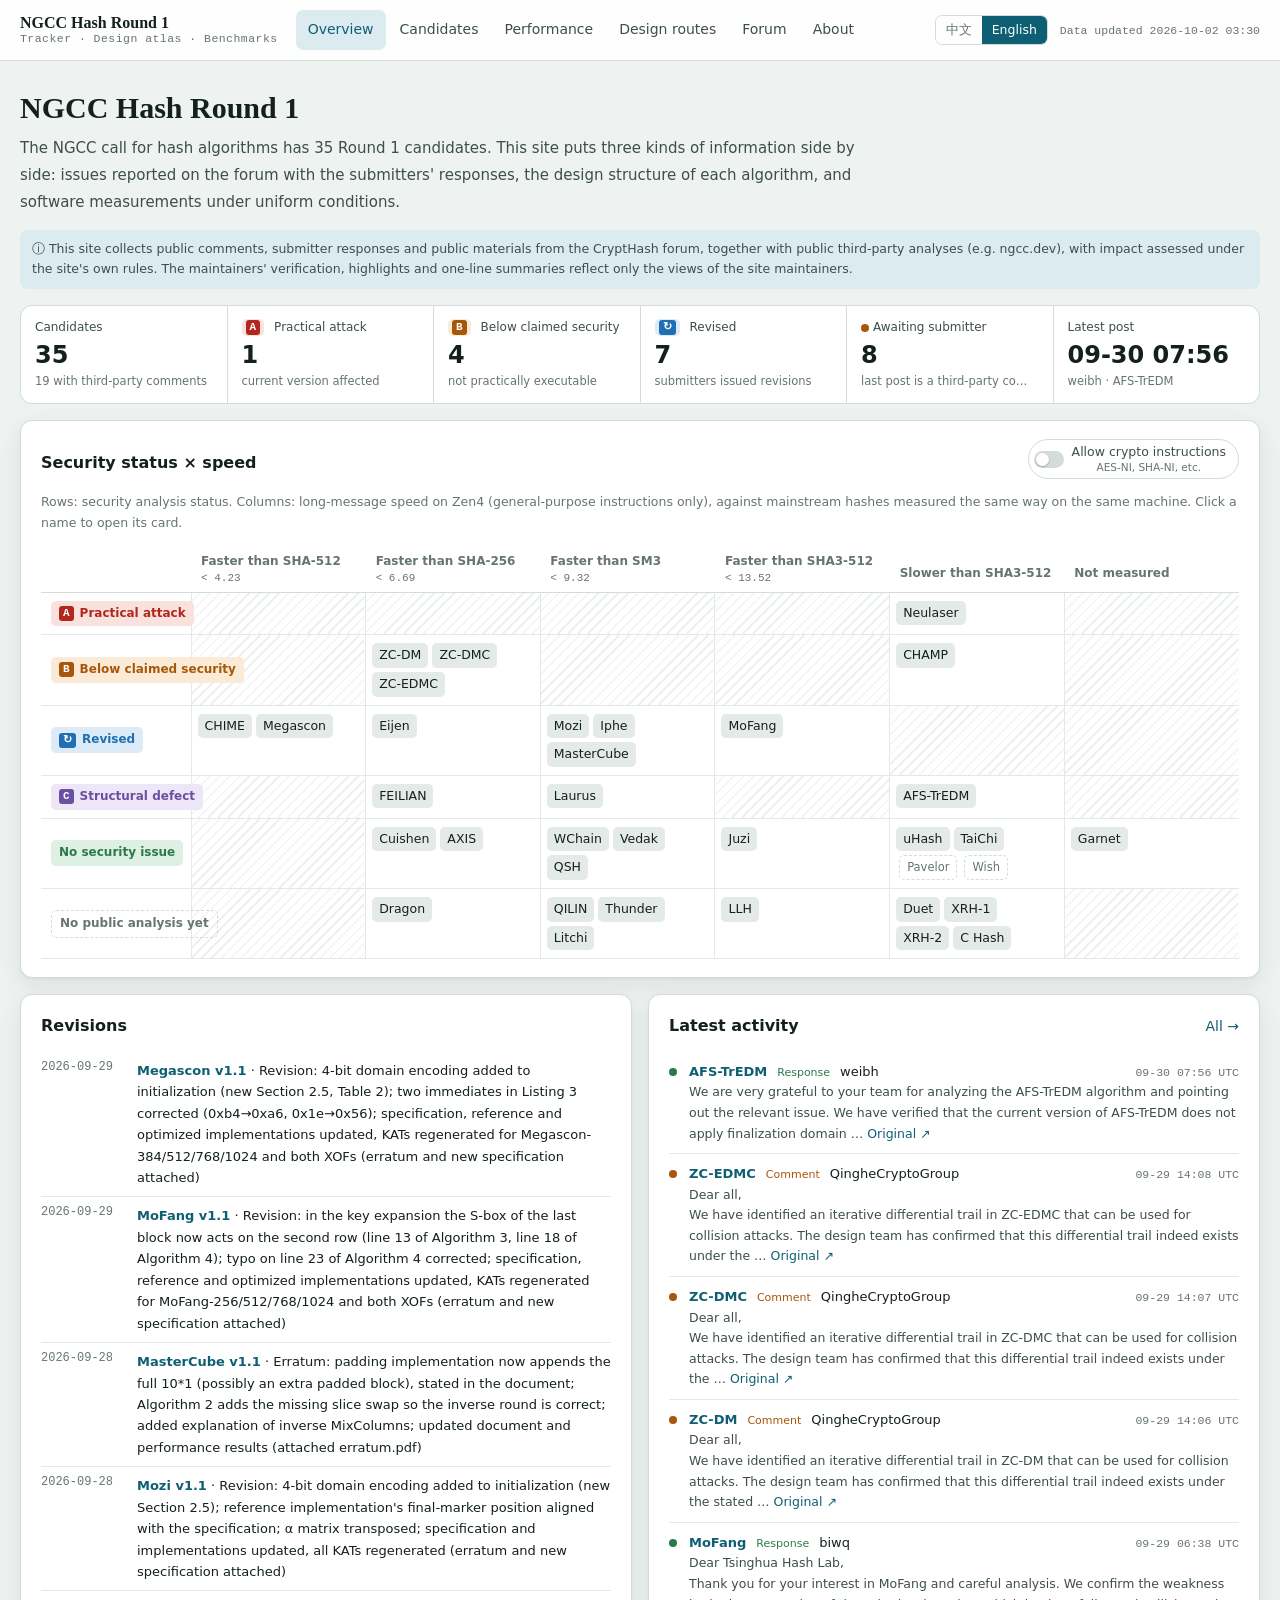
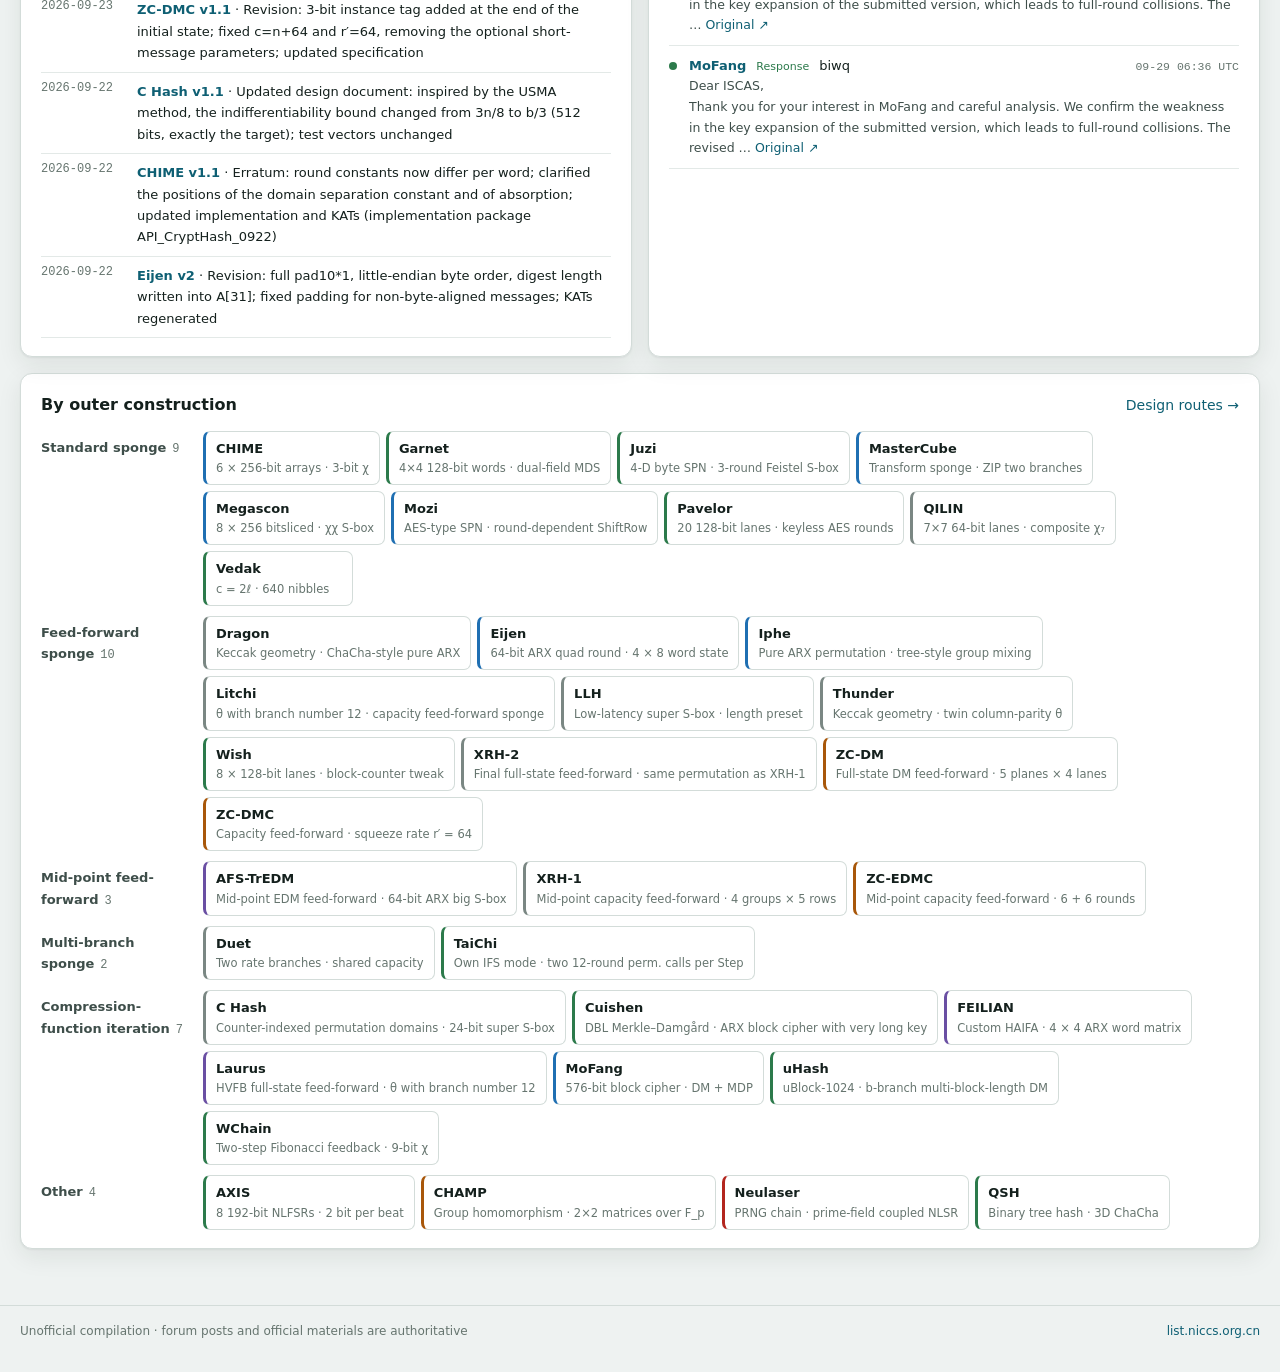
==== commit 72579cb0: "Update data" ====
--- a/index.html
+++ b/index.html
@@ -2,643 +2,44 @@
 <html lang="zh-CN">
 <head>
 <meta charset="utf-8">
-<meta name="viewport" content="width=device-width, initial-scale=1, viewport-fit=cover">
+<meta name="viewport" content="width=device-width, initial-scale=1">
 <meta name="robots" content="noindex">
+<title>NGCC 第一轮哈希候选</title>
+<meta name="description" content="NGCC 第一轮 35 个密码杂凑候选：论坛分析追踪、设计图谱与统一实测。">
+<link rel="stylesheet" href="css/site.css">
 </head>
 <body>
-<title>NGCC Hash Round 1 Tracker</title>
-<link rel="preconnect" href="https://fonts.googleapis.com">
-<link rel="preconnect" href="https://fonts.gstatic.com" crossorigin>
-<link rel="stylesheet" media="print" onload="this.media='all'" href="https://fonts.googleapis.com/css2?family=IBM+Plex+Mono:wght@400;500&family=IBM+Plex+Sans:wght@400;500;600&family=Noto+Sans+SC:wght@400;500;700&family=Noto+Serif+SC:wght@600;700&display=swap">
-<style>
-:root{
-  --ground:#EEF2F1; --surface:#FFFFFF; --sunk:#E4EAE8; --line:#D3DCD9; --line-soft:#E3E9E7;
-  --ink:#14201D; --ink-2:#3E4E4A; --muted:#66756F;
-  --accent:#0E5F73; --accent-soft:#DCEBEF;
-  --pend:#A8570A; --pend-soft:#FBEBD6; --ok:#2C7A4B; --ok-soft:#DDF0E3; --none:#7A8783; --none-soft:#E6EBE9;
-  --crit:#B3261E; --crit-soft:#F9E1DE; --dom:#6A4FA3; --dom-soft:#ECE6F6; --patch:#1F6FB2; --patch-soft:#DDEBF8;
-  --shadow:0 1px 2px rgba(20,32,29,.06),0 8px 24px rgba(20,32,29,.08);
-  --sans:"IBM Plex Sans","Noto Sans SC",system-ui,-apple-system,"PingFang SC","Microsoft YaHei",sans-serif;
-  --serif:"Noto Serif SC","Songti SC","SimSun",Georgia,serif;
-  --mono:"IBM Plex Mono",ui-monospace,"SFMono-Regular",Consolas,monospace;
-}
-@media (prefers-color-scheme:dark){:root:not([data-theme="light"]){color-scheme:dark;
-  --ground:#0E1514; --surface:#16201E; --sunk:#1C2826; --line:#2B3936; --line-soft:#223030;
-  --ink:#E4ECE9; --ink-2:#B9C6C2; --muted:#8C9B96; --accent:#62B8CB; --accent-soft:#17343B;
-  --pend:#F0A857; --pend-soft:#3A2A16; --ok:#6CC58E; --ok-soft:#18321F; --none:#8C9B96; --none-soft:#222D2B;
-  --crit:#FF8A80; --crit-soft:#3A1B19; --dom:#B9A2EC; --dom-soft:#2A2340; --patch:#79B4EA; --patch-soft:#16293B;
-  --shadow:0 1px 2px rgba(0,0,0,.3),0 10px 30px rgba(0,0,0,.35);}}
-:root[data-theme="dark"]{color-scheme:dark;
-  --ground:#0E1514; --surface:#16201E; --sunk:#1C2826; --line:#2B3936; --line-soft:#223030;
-  --ink:#E4ECE9; --ink-2:#B9C6C2; --muted:#8C9B96; --accent:#62B8CB; --accent-soft:#17343B;
-  --pend:#F0A857; --pend-soft:#3A2A16; --ok:#6CC58E; --ok-soft:#18321F; --none:#8C9B96; --none-soft:#222D2B;
-  --crit:#FF8A80; --crit-soft:#3A1B19; --dom:#B9A2EC; --dom-soft:#2A2340; --patch:#79B4EA; --patch-soft:#16293B;
-  --shadow:0 1px 2px rgba(0,0,0,.3),0 10px 30px rgba(0,0,0,.35);}
-*{box-sizing:border-box}
-[hidden]{display:none!important}
-body{margin:0;background:var(--ground);color:var(--ink);font:14px/1.6 var(--sans);-webkit-font-smoothing:antialiased}
-a{color:var(--accent);text-decoration:none} a:hover{text-decoration:underline}
-button{font:inherit;color:inherit}
-:focus-visible{outline:2px solid var(--accent);outline-offset:2px;border-radius:4px}
-.mono{font-family:var(--mono)} .num{font-variant-numeric:tabular-nums}
-.wrap{max-width:1320px;margin:0 auto;padding-inline:20px;padding-block:18px 48px}
-@media (max-width:560px){.wrap{padding-inline:16px}}
-
-/* header */
-.top{display:flex;flex-wrap:wrap;align-items:flex-end;justify-content:space-between;gap:12px 24px}
-.eyebrow{font:500 11.5px/1 var(--mono);letter-spacing:.08em;text-transform:uppercase;color:var(--muted);margin:0 0 8px}
-h1{font:700 clamp(22px,3.2vw,30px)/1.2 var(--serif);margin:0;text-wrap:balance}
-.meta{font-size:12.5px;color:var(--muted);display:flex;flex-direction:column;gap:6px;align-items:flex-end}
-@media (max-width:720px){.meta{align-items:flex-start}}
-.lang{display:inline-flex;border:1px solid var(--line);border-radius:8px;overflow:hidden;background:var(--sunk)}
-.lang button{border:0;background:transparent;padding:4px 12px;font-size:12.5px;cursor:pointer;color:var(--ink-2)}
-.lang button[aria-pressed="true"]{background:var(--surface);color:var(--ink);font-weight:600;box-shadow:inset 0 -2px 0 var(--accent)}
-.tabs{display:flex;gap:2px;margin:18px 0 20px;border-bottom:1px solid var(--line);overflow-x:auto;position:sticky;top:env(safe-area-inset-top,0px);background:var(--ground);z-index:5}
-.tabs button{border:0;background:none;padding:10px 14px 9px;font-size:14px;font-weight:500;color:var(--muted);cursor:pointer;border-bottom:2px solid transparent;white-space:nowrap}
-.tabs button[aria-selected="true"]{color:var(--ink);border-bottom-color:var(--accent);font-weight:600}
-.tabs button .c{font:500 11px var(--mono);color:var(--muted);margin-left:5px}
-.note-bar{display:flex;gap:10px;align-items:flex-start;padding:10px 14px;border:1px solid var(--line);border-radius:8px;background:var(--surface);font-size:13px;color:var(--ink-2);margin-bottom:18px;max-width:none}
-.note-bar b{color:var(--ink)}
-
-/* panels */
-.panel{background:var(--surface);border:1px solid var(--line);border-radius:10px}
-.panel-h{display:flex;flex-wrap:wrap;align-items:center;justify-content:space-between;gap:10px;padding:14px 16px 12px;border-bottom:1px solid var(--line-soft)}
-h2{font:600 15px/1.3 var(--sans);margin:0;display:flex;align-items:baseline;gap:8px}
-h2 small{font:400 12px var(--sans);color:var(--muted)}
-.grid2{display:grid;grid-template-columns:minmax(0,3fr) minmax(0,2fr);gap:20px;align-items:start}
-@media (max-width:960px){.grid2{grid-template-columns:minmax(0,1fr)}}
-.stack{display:flex;flex-direction:column;gap:20px}
-
-/* overview */
-.lede{font-size:15px;line-height:1.75;color:var(--ink-2);max-width:72ch;margin:0 0 18px}
-.kpis{display:grid;grid-template-columns:repeat(6,minmax(0,1fr));gap:1px;background:var(--line);border:1px solid var(--line);border-radius:10px;overflow:hidden;margin:0 0 20px}
-.kpi{background:var(--surface);padding:12px 14px 13px;display:flex;flex-direction:column;gap:4px;min-width:0;border:0;text-align:left;cursor:default}
-button.kpi{cursor:pointer} button.kpi:hover{background:var(--sunk)}
-.kpi .k{font-size:12px;color:var(--muted);display:flex;align-items:center;gap:6px}
-.kpi .v{font:600 24px/1.1 var(--sans);font-variant-numeric:tabular-nums}
-.kpi .s{font-size:11.5px;color:var(--muted);white-space:nowrap;overflow:hidden;text-overflow:ellipsis}
-@media (max-width:980px){.kpis{grid-template-columns:repeat(3,minmax(0,1fr))}}
-@media (max-width:480px){.kpis{grid-template-columns:repeat(2,minmax(0,1fr))}}
-.dist{padding:16px}
-.dist-bar{display:flex;height:26px;border-radius:6px;overflow:hidden;background:var(--sunk)}
-.dist-bar button{border:0;padding:0;cursor:pointer;min-width:3px;display:flex;align-items:center;justify-content:center;font:600 11.5px var(--mono);color:var(--surface)}
-.dist-leg{display:flex;flex-wrap:wrap;gap:8px 16px;margin-top:12px;font-size:12.5px}
-.dist-leg button{border:0;background:none;padding:0;cursor:pointer;display:inline-flex;align-items:center;gap:6px;color:var(--ink-2)}
-.sw{width:10px;height:10px;border-radius:2px;display:inline-block}
-.upd{list-style:none;margin:0;padding:4px 0}
-.upd li{padding:10px 16px;border-bottom:1px solid var(--line-soft);display:grid;grid-template-columns:auto 1fr;gap:4px 10px;cursor:pointer}
-.upd li:hover{background:var(--sunk)} .upd li:last-child{border-bottom:0}
-.upd .d{font:12px var(--mono);color:var(--muted);white-space:nowrap}
-.upd .t{font-size:13px} .upd .t b{font-weight:600}
-.links{list-style:none;margin:0;padding:10px 16px 14px;display:flex;flex-direction:column;gap:6px;font-size:13px}
-
-/* candidates */
-.controls{display:flex;flex-wrap:wrap;gap:8px;align-items:center}
-.seg{display:inline-flex;flex-wrap:wrap;max-width:100%;border:1px solid var(--line);border-radius:8px;overflow:hidden;background:var(--sunk)}
-.seg button{border:0;background:transparent;padding:5px 10px;font-size:12.5px;cursor:pointer;color:var(--ink-2);display:inline-flex;align-items:center;gap:6px;white-space:nowrap}
-.seg button+button{border-left:1px solid var(--line)}
-.seg button[aria-pressed="true"]{background:var(--surface);color:var(--ink);font-weight:500;box-shadow:inset 0 -2px 0 var(--accent)}
-.seg .c{font:500 11px var(--mono);color:var(--muted)}
-input[type=search],select{font:inherit;font-size:13px;color:var(--ink);background:var(--surface);border:1px solid var(--line);border-radius:8px;padding:5px 9px;min-width:0}
-input[type=search]{width:190px}
-.tbl-wrap{overflow-x:auto}
-table{width:100%;border-collapse:collapse;font-size:13px}
-th{font:500 11.5px/1.2 var(--sans);color:var(--muted);text-align:left;padding:9px 10px;border-bottom:1px solid var(--line);white-space:nowrap}
-td{padding:9px 10px;border-bottom:1px solid var(--line-soft);vertical-align:middle}
-tbody tr{cursor:pointer} tbody tr:hover td{background:var(--sunk)} tbody tr:last-child td{border-bottom:0}
-td.r,th.r{text-align:right}
-.alg{font-weight:600;white-space:nowrap}
-.alg .sub{display:block;font-weight:400;font-size:11.5px;color:var(--muted);max-width:220px;overflow:hidden;text-overflow:ellipsis;white-space:nowrap}
-.pill{display:inline-flex;align-items:center;gap:5px;font-size:12px;font-weight:500;padding:2px 8px 2px 7px;border-radius:999px;white-space:nowrap}
-.pill.pend{background:var(--pend-soft);color:var(--pend)} .pill.ok{background:var(--ok-soft);color:var(--ok)} .pill.none{background:var(--none-soft);color:var(--none)}
-.dot{width:8px;height:8px;border-radius:50%;display:inline-block;flex:none}
-.dot.pend{background:var(--pend)} .dot.ok{background:var(--ok)} .dot.none{background:var(--none)}
-.lv{display:inline-flex;align-items:center;gap:6px;font-size:12px;font-weight:600;padding:3px 8px;border-radius:5px;white-space:nowrap}
-.lv b{font:700 11px/1 var(--mono);padding:2px 4px;border-radius:3px;color:var(--surface)}
-.lv-A{background:var(--crit-soft);color:var(--crit)}.lv-A b{background:var(--crit)}
-.lv-B{background:var(--pend-soft);color:var(--pend)}.lv-B b{background:var(--pend)}
-.lv-C{background:var(--dom-soft);color:var(--dom)}.lv-C b{background:var(--dom)}
-.lv-P{background:var(--patch-soft);color:var(--patch)}.lv-P b{background:var(--patch)}
-tr.wd td{opacity:.5} tr.wd:hover td{opacity:.8}
-.wdn{color:var(--muted);text-decoration-thickness:1.5px}
-.wdtag{display:inline-block;margin-left:6px;font:500 11px/1 var(--sans);padding:3px 6px;border-radius:4px;background:var(--none-soft);color:var(--ink-2);border:1px solid var(--line);vertical-align:1px;white-space:nowrap}
-.wdban{margin:0 0 14px;padding:10px 12px;border:1px solid var(--line);border-left:3px solid var(--none);border-radius:8px;background:var(--sunk);font-size:13px;line-height:1.65;color:var(--ink-2)}
-.wdban b{color:var(--ink)}
-.lv-I1{background:var(--crit-soft);color:var(--crit)}.lv-I1 b{background:var(--crit)}
-.lv-I2{background:var(--pend-soft);color:var(--pend)}.lv-I2 b{background:var(--pend)}
-.lv-I3{background:var(--none-soft);color:var(--ink-2)}.lv-I3 b{background:var(--none)}
-.lv-OK{background:var(--ok-soft);color:var(--ok)}
-.lv-NA{background:transparent;color:var(--muted);border:1px dashed var(--line)}
-.lv-K{background:transparent;color:var(--ink-2);border:1px solid var(--line)}
-.fx{display:inline-block;font-size:11px;font-weight:500;padding:2px 6px;border-radius:4px;white-space:nowrap;border:1px solid var(--line);color:var(--ink-2)}
-.fx-claimed{border-color:var(--patch);color:var(--patch)}.fx-verified{border-color:var(--ok);color:var(--ok)}
-.fx-open{border-color:var(--pend);color:var(--pend)}.fx-failed{border-color:var(--crit);color:var(--crit)}
-.small{display:block;font:11px var(--mono);color:var(--muted);margin-top:2px}
-.ver{font:500 12px var(--mono);white-space:nowrap} .ver .up{color:var(--patch);font-weight:600}
-.when{white-space:nowrap;font:12px var(--mono);color:var(--ink-2)}
-.mode{max-width:140px;color:var(--ink-2);font-size:12.5px;overflow:hidden;text-overflow:ellipsis;white-space:nowrap}
-.bars{display:inline-flex;gap:2px;align-items:center;vertical-align:middle}
-.bars i{display:block;width:6px;height:12px;border-radius:1.5px} .bars i.c{background:var(--pend)} .bars i.r{background:var(--ok)}
-.cr{white-space:nowrap;display:flex;align-items:center;gap:8px} .cr .n{font:500 12px var(--mono);color:var(--ink-2);min-width:34px}
-.empty{padding:28px 16px;text-align:center;color:var(--muted)}
-
-/* forum */
-.feed{list-style:none;margin:0;padding:4px 0}
-.feed li{display:grid;grid-template-columns:10px 1fr;gap:10px;padding:11px 16px;border-bottom:1px solid var(--line-soft)}
-.feed li:last-child{border-bottom:0}
-.feed .rail{display:flex;justify-content:center;padding-top:6px}
-.feed .l1{display:flex;flex-wrap:wrap;align-items:baseline;gap:4px 8px;font-size:12.5px}
-.feed .l1 .alg-l{font-weight:600;cursor:pointer;color:var(--ink)} .feed .l1 .alg-l:hover{color:var(--accent)}
-.feed .l1 .t{margin-left:auto;font:11.5px var(--mono);color:var(--muted)}
-.feed .ex{font-size:13px;color:var(--ink-2);margin-top:4px;white-space:pre-wrap;word-break:break-word}
-.kind{font-size:11px;font-weight:500} .kind.comment{color:var(--pend)} .kind.response{color:var(--ok)} .kind.call,.kind.notice{color:var(--none)}
-.who-list{list-style:none;margin:0;padding:12px 16px 14px;display:flex;flex-direction:column;gap:9px}
-.who-list li{display:grid;grid-template-columns:minmax(0,130px) 1fr auto;gap:10px;align-items:center;font-size:12.5px}
-.who-list .nm{overflow:hidden;text-overflow:ellipsis;white-space:nowrap}
-.who-list .track{height:8px;background:var(--sunk);border-radius:4px;overflow:hidden;display:flex}
-.who-list .track i{display:block;height:100%} .who-list .track i.c{background:var(--pend)} .who-list .track i.r{background:var(--ok)}
-.who-list .ct{font:12px var(--mono);color:var(--muted)}
-
-/* about */
-.doc{padding:18px 20px 22px;max-width:none}
-.doc h3{font:600 15px var(--sans);margin:22px 0 8px} .doc h3:first-child{margin-top:0}
-.doc p{margin:0 0 10px;max-width:78ch;color:var(--ink-2)}
-.doc dl{display:grid;grid-template-columns:auto 1fr;gap:8px 14px;margin:0 0 6px;font-size:13px}
-.doc dt{white-space:nowrap} .doc dd{margin:0;color:var(--ink-2);max-width:78ch}
-.doc ul{margin:0 0 10px;padding-left:18px;color:var(--ink-2);max-width:78ch}
-@media (max-width:560px){.doc dl{grid-template-columns:1fr}.doc dt{margin-top:6px}}
-
-/* drawer */
-.scrim{position:fixed;inset:0;background:rgba(10,18,16,.42);z-index:20}
-.drawer{position:fixed;top:0;right:0;bottom:0;width:min(760px,100%);background:var(--surface);z-index:21;box-shadow:var(--shadow);display:flex;flex-direction:column;border-left:1px solid var(--line)}
-.dr-h{padding:calc(env(safe-area-inset-top,0px) + 16px) 20px 14px;border-bottom:1px solid var(--line);display:flex;gap:12px;align-items:flex-start}
-.dr-h h3{font:700 22px/1.2 var(--serif);margin:0 0 6px}
-.dr-h .x{margin-left:auto;border:1px solid var(--line);background:var(--sunk);border-radius:8px;width:32px;height:32px;cursor:pointer;flex:none;font-size:16px;line-height:1}
-.dr-b{overflow-y:auto;padding:16px 20px calc(env(safe-area-inset-bottom,0px) + 28px)}
-.sec-h{font:600 13px var(--sans);margin:22px 0 10px;display:flex;flex-wrap:wrap;align-items:center;gap:8px}
-.sec-h:first-child{margin-top:2px}
-.sec-h .vf{font-weight:400}
-.facts{display:grid;grid-template-columns:120px 1fr;margin:0;border:1px solid var(--line-soft);border-radius:8px;overflow:hidden;font-size:12.5px}
-.facts dt,.facts dd{margin:0;padding:7px 10px;border-bottom:1px solid var(--line-soft)}
-.facts dt{color:var(--muted);background:var(--sunk)}
-.facts dt:last-of-type,.facts dd:last-of-type{border-bottom:0}
-@media (max-width:520px){.facts{grid-template-columns:1fr}.facts dt{border-bottom:0;padding-bottom:2px}}
-.hl{margin:0;padding:9px 12px;border-left:3px solid var(--accent);background:var(--accent-soft);border-radius:0 6px 6px 0;font-size:13.5px;line-height:1.65}
-.stbox{border:1px solid var(--line-soft);border-radius:8px;padding:10px 12px}
-.stbox .st1{display:flex;flex-wrap:wrap;align-items:center;gap:6px 8px;font-weight:600;font-size:13.5px}
-.stbox p{margin:6px 0 0;font-size:13px;line-height:1.65;color:var(--ink-2)}
-.fd{list-style:none;margin:0;padding:0;display:flex;flex-direction:column;gap:10px}
-.fd li{border:1px solid var(--line-soft);border-radius:8px;padding:10px 12px}
-.fd .t1{display:flex;flex-wrap:wrap;gap:6px 8px;align-items:center;font-size:13px}
-.fd .t1 .ttl{font-weight:600;flex:1 1 240px;min-width:0}
-.fd .dt{font-size:12.5px;color:var(--ink-2);margin:6px 0 0}
-.fd .src{font-size:12px;color:var(--muted);margin-top:6px;display:flex;flex-wrap:wrap;gap:4px 10px}
-.vtag{font-size:11.5px;color:var(--muted);border-bottom:1px dotted var(--muted);cursor:help}
-.tl{list-style:none;margin:0;padding:0 0 0 16px;border-left:2px solid var(--line)}
-.tl>li{position:relative;padding:0 0 14px 12px}
-.tl>li::before{content:"";position:absolute;left:-23px;top:5px;width:12px;height:12px;border-radius:50%;background:var(--surface);border:2px solid var(--none)}
-.tl>li.cur::before{border-color:var(--patch);background:var(--patch)}
-.tl .vh{display:flex;flex-wrap:wrap;gap:4px 10px;align-items:baseline;font-size:13px}
-.tl .vh b{font:600 13px var(--mono)}
-.tl .vl{font-size:12.5px;color:var(--ink-2);margin:3px 0 6px}
-.docs{list-style:none;margin:0;padding:0;display:flex;flex-direction:column;gap:3px;font-size:12.5px}
-.docs li{display:flex;gap:8px;align-items:baseline;min-width:0}
-.docs .cat{flex:none;font-size:11px;color:var(--muted);min-width:70px}
-.docs a{overflow:hidden;text-overflow:ellipsis;white-space:nowrap;min-width:0}
-.docs .sz{flex:none;font:11px var(--mono);color:var(--muted)}
-.msg{border:1px solid var(--line-soft);border-radius:8px;margin-bottom:10px;overflow:hidden}
-.msg.comment{border-left:3px solid var(--pend)} .msg.response{border-left:3px solid var(--ok)} .msg.call{border-left:3px solid var(--none)}
-.msg-h{display:flex;flex-wrap:wrap;gap:4px 10px;align-items:baseline;padding:8px 12px;background:var(--sunk);font-size:12.5px}
-.msg-h .t{font:11.5px var(--mono);color:var(--muted)} .msg-h .lk{margin-left:auto;font-size:12px}
-.msg-body{padding:9px 12px 11px;white-space:pre-wrap;word-break:break-word;font-size:13px;line-height:1.6;color:var(--ink-2)}
-footer{margin-top:26px;font-size:12px;color:var(--muted);display:flex;flex-wrap:wrap;gap:6px 18px}
-@media (prefers-reduced-motion:no-preference){.drawer{animation:slide .18s ease-out}@keyframes slide{from{transform:translateX(24px);opacity:.6}}}
-</style>
-
-<div class="wrap">
-  <header class="top">
-    <div>
-      <p class="eyebrow">NGCC · Round 1 · Cryptographic Hash</p>
-      <h1 id="h1"></h1>
-    </div>
-    <div class="meta">
-      <div class="lang" role="group" aria-label="Language">
-        <button type="button" data-lang="zh">中文</button><button type="button" data-lang="en">English</button>
-      </div>
-      <span id="gen"></span>
+  <a class="skip" href="#view">跳到正文</a>
+  <header class="site-top">
+    <div class="wrap top-row">
+      <div id="brand" class="brand"></div>
+      <nav id="nav" class="nav" aria-label="主导航"></nav>
+      <div class="top-side"><div class="lang" role="group" aria-label="语言 / Language"><button type="button" data-lang="zh">中文</button><button type="button" data-lang="en">English</button></div><span id="gen" class="gen"></span></div>
     </div>
   </header>
-  <nav class="tabs" role="tablist" id="tabs"></nav>
-  <main id="view"></main>
-  <footer id="foot"></footer>
-</div>
-
-<div class="scrim" id="scrim" hidden></div>
-<aside class="drawer" id="drawer" role="dialog" aria-modal="true" aria-labelledby="dr-title" hidden>
-  <div class="dr-h"><div style="min-width:0"><h3 id="dr-title"></h3><div id="dr-status"></div></div>
-  <button class="x" id="dr-close" aria-label="Close">✕</button></div>
-  <div class="dr-b" id="dr-body"></div>
-</aside>
-
-<script>
-const DATA = {"docs": {"submission": {"AFS-TrEDM": [{"title": "AFS-TrEDM_S6_Specification_en", "category": "算法规范", "lang": "", "bytes": 3278352, "path": "docs/submission/AFS-TrEDM/AFS-TrEDM_S6_Specification_en.pdf"}, {"title": "AFS-TrEDM_S6_Specification_cn", "category": "算法规范", "lang": "中文", "bytes": 3305074, "path": "docs/submission/AFS-TrEDM/AFS-TrEDM_S6_Specification_cn.pdf"}], "AXIS": [{"title": "AXIS-Algorithm Description", "category": "算法规范", "lang": "", "bytes": 241935, "path": "docs/submission/AXIS/AXIS-Algorithm Description.pdf"}], "C Hash": [{"title": "2 - Algorithm specifications - C HASH", "category": "算法规范", "lang": "", "bytes": 1501626, "path": "docs/submission/C Hash/2 - Algorithm specifications - C HASH.pdf"}, {"title": "另一份独立代码供参考，AI辅助完成，性能相当， 未在算法文档中体现", "category": "自评估报告", "lang": "", "bytes": 236361, "path": "docs/submission/C Hash/另一份独立代码供参考，AI辅助完成，性能相当， 未在算法文档中体现__assessment_report.pdf"}], "CHAMP": [{"title": "CHAMP Algorithm Specifications", "category": "算法规范", "lang": "", "bytes": 383922, "path": "docs/submission/CHAMP/CHAMP Algorithm Specifications.pdf"}], "CHIME": [{"title": "算法文本", "category": "算法规范", "lang": "", "bytes": 1099086, "path": "docs/submission/CHIME/算法文本.pdf"}], "Cuishen": [{"title": "Algorithm specifications", "category": "算法规范", "lang": "", "bytes": 2150415, "path": "docs/submission/Cuishen/Algorithm specifications.pdf"}], "Dragon": [{"title": "Algorithm specifications", "category": "算法规范", "lang": "", "bytes": 340533, "path": "docs/submission/Dragon/Algorithm specifications.pdf"}, {"title": "Cryptographic Hash-Dragon-ARM-Performance Optimization Version", "category": "自评估报告", "lang": "", "bytes": 310203, "path": "docs/submission/Dragon/Cryptographic Hash-Dragon-ARM-Performance Optimization Version__Self-Assessment Report.pdf"}, {"title": "Cryptographic Hash-Dragon-ARM-Reference Implementation Version", "category": "自评估报告", "lang": "", "bytes": 307785, "path": "docs/submission/Dragon/Cryptographic Hash-Dragon-ARM-Reference Implementation Version__Self-Assessment Report.pdf"}, {"title": "Cryptographic Hash-Dragon-ARM-Resource Optimization Version", "category": "自评估报告", "lang": "", "bytes": 309588, "path": "docs/submission/Dragon/Cryptographic Hash-Dragon-ARM-Resource Optimization Version__Self-Assessment Report.pdf"}, {"title": "Cryptographic Hash-Dragon-x86-Performance Optimization Version", "category": "自评估报告", "lang": "", "bytes": 311704, "path": "docs/submission/Dragon/Cryptographic Hash-Dragon-x86-Performance Optimization Version__Self-Assessment Report.pdf"}, {"title": "Cryptographic Hash-Dragon-x86-Reference Implementation Version", "category": "自评估报告", "lang": "", "bytes": 309082, "path": "docs/submission/Dragon/Cryptographic Hash-Dragon-x86-Reference Implementation Version__Self-Assessment Report.pdf"}, {"title": "Cryptographic Hash-Dragon-x86-Resource Optimization Version", "category": "自评估报告", "lang": "", "bytes": 311436, "path": "docs/submission/Dragon/Cryptographic Hash-Dragon-x86-Resource Optimization Version__Self-Assessment Report.pdf"}], "Duet": [{"title": "Algorithm specifications", "category": "算法规范", "lang": "", "bytes": 848285, "path": "docs/submission/Duet/Algorithm specifications.pdf"}], "Eijen": [{"title": "Eijen Hash", "category": "算法规范", "lang": "", "bytes": 349544, "path": "docs/submission/Eijen/Eijen Hash.pdf"}], "FEILIAN": [{"title": "Specification", "category": "算法规范", "lang": "", "bytes": 642596, "path": "docs/submission/FEILIAN/Specification.pdf"}], "Garnet": [{"title": "算法文本", "category": "算法规范", "lang": "", "bytes": 739536, "path": "docs/submission/Garnet/算法文本.pdf"}], "Iphe": [{"title": "Algorithm-Specification", "category": "算法规范", "lang": "", "bytes": 222925, "path": "docs/submission/Iphe/Algorithm-Specification.pdf"}], "Juzi": [{"title": "JuziHash", "category": "算法规范", "lang": "", "bytes": 370774, "path": "docs/submission/Juzi/JuziHash.pdf"}], "Laurus": [{"title": "Cryptographic Hash Algorithm Laurus", "category": "算法规范", "lang": "", "bytes": 1177763, "path": "docs/submission/Laurus/Cryptographic Hash Algorithm Laurus.pdf"}, {"title": "密码杂凑算法Laurus算法文本", "category": "算法规范", "lang": "中文", "bytes": 1199129, "path": "docs/submission/Laurus/密码杂凑算法Laurus算法文本.pdf"}, {"title": "Laurus Provable Security Analysis", "category": "安全分析", "lang": "", "bytes": 602821, "path": "docs/submission/Laurus/Laurus Provable Security Analysis.pdf"}, {"title": "Laurus可证明安全性分析", "category": "安全分析", "lang": "中文", "bytes": 693085, "path": "docs/submission/Laurus/Laurus可证明安全性分析.pdf"}], "Litchi": [{"title": "Cryptographic Hash Algorithm Litchi", "category": "算法规范", "lang": "", "bytes": 1241158, "path": "docs/submission/Litchi/Cryptographic Hash Algorithm Litchi.pdf"}, {"title": "密码杂凑算法Litchi算法文本", "category": "算法规范", "lang": "中文", "bytes": 1289805, "path": "docs/submission/Litchi/密码杂凑算法Litchi算法文本.pdf"}], "LLH": [{"title": "LLH_Specification_English", "category": "算法规范", "lang": "", "bytes": 529448, "path": "docs/submission/LLH/LLH_Specification_English.pdf"}, {"title": "超低时延杂凑算法LLH规范", "category": "算法规范", "lang": "中文", "bytes": 478261, "path": "docs/submission/LLH/超低时延杂凑算法LLH规范.pdf"}, {"title": "Design_and_Evalutation_of_LLH_English", "category": "安全分析", "lang": "", "bytes": 5668057, "path": "docs/submission/LLH/Design_and_Evalutation_of_LLH_English.pdf"}, {"title": "LLH算法设计与评估", "category": "安全分析", "lang": "中文", "bytes": 4842652, "path": "docs/submission/LLH/LLH算法设计与评估.pdf"}], "MasterCube": [{"title": "MasterCube", "category": "算法规范", "lang": "", "bytes": 906961, "path": "docs/submission/MasterCube/MasterCube.pdf"}], "Megascon": [{"title": "Megascon Hash function", "category": "算法规范", "lang": "", "bytes": 420100, "path": "docs/submission/Megascon/Megascon Hash function.pdf"}], "MoFang": [{"title": "MoFang Hash function", "category": "算法规范", "lang": "", "bytes": 920026, "path": "docs/submission/MoFang/MoFang Hash function.pdf"}], "Mozi": [{"title": "MOZI hash function", "category": "算法规范", "lang": "", "bytes": 730488, "path": "docs/submission/Mozi/MOZI hash function.pdf"}], "Neulaser": [{"title": "算法文档", "category": "算法规范", "lang": "", "bytes": 297621, "path": "docs/submission/Neulaser/算法文档.pdf"}], "Pavelor": [{"title": "Pavelor", "category": "算法规范", "lang": "", "bytes": 1800124, "path": "docs/submission/Pavelor/Pavelor.pdf"}], "QILIN": [{"title": "算法文本QILIN", "category": "算法规范", "lang": "", "bytes": 678346, "path": "docs/submission/QILIN/算法文本QILIN.pdf"}], "QSH": [{"title": "QuantaSylva Hash", "category": "算法规范", "lang": "", "bytes": 576058, "path": "docs/submission/QSH/QuantaSylva Hash.pdf"}], "TaiChi": [{"title": "算法文本TaiChi", "category": "算法规范", "lang": "", "bytes": 878169, "path": "docs/submission/TaiChi/算法文本TaiChi.pdf"}], "Thunder": [{"title": "Algorithm Specifications", "category": "算法规范", "lang": "", "bytes": 482961, "path": "docs/submission/Thunder/Algorithm Specifications.pdf"}, {"title": "Cryptographic Hash-Thunder-ARM-Performance Optimization Version", "category": "自评估报告", "lang": "", "bytes": 59231, "path": "docs/submission/Thunder/Cryptographic Hash-Thunder-ARM-Performance Optimization Version__Self-Assessment Report.pdf"}, {"title": "Cryptographic Hash-Thunder-ARM-Reference Implementation Version", "category": "自评估报告", "lang": "", "bytes": 59061, "path": "docs/submission/Thunder/Cryptographic Hash-Thunder-ARM-Reference Implementation Version__Self-Assessment Report.pdf"}, {"title": "Cryptographic Hash-Thunder-ARM-Resource Optimization Version", "category": "自评估报告", "lang": "", "bytes": 59118, "path": "docs/submission/Thunder/Cryptographic Hash-Thunder-ARM-Resource Optimization Version__Self-Assessment Report.pdf"}, {"title": "Cryptographic Hash-Thunder-x86-Performance Optimization Version", "category": "自评估报告", "lang": "", "bytes": 59746, "path": "docs/submission/Thunder/Cryptographic Hash-Thunder-x86-Performance Optimization Version__Self-Assessment Report.pdf"}, {"title": "Cryptographic Hash-Thunder-x86-Reference Implementation Version", "category": "自评估报告", "lang": "", "bytes": 59826, "path": "docs/submission/Thunder/Cryptographic Hash-Thunder-x86-Reference Implementation Version__Self-Assessment Report.pdf"}, {"title": "Cryptographic Hash-Thunder-x86-Resource Optimization Version", "category": "自评估报告", "lang": "", "bytes": 59921, "path": "docs/submission/Thunder/Cryptographic Hash-Thunder-x86-Resource Optimization Version__Self-Assessment Report.pdf"}], "uHash": [{"title": "2 算法文本 英文", "category": "算法规范", "lang": "", "bytes": 833965, "path": "docs/submission/uHash/2 算法文本 英文.pdf"}], "Vedak": [{"title": "算法文本(The Vedak Hash Function Family)_英文", "category": "算法规范", "lang": "", "bytes": 1069438, "path": "docs/submission/Vedak/算法文本(The Vedak Hash Function Family)_英文.pdf"}, {"title": "Vedak_README_EN", "category": "实现说明", "lang": "", "bytes": 7337, "path": "docs/submission/Vedak/Vedak_README_EN.pdf"}, {"title": "Vedak_README_CN", "category": "实现说明", "lang": "中文", "bytes": 200593, "path": "docs/submission/Vedak/Vedak_README_CN.pdf"}], "WChain": [{"title": "wchain hash function", "category": "算法规范", "lang": "", "bytes": 961209, "path": "docs/submission/WChain/wchain hash function.pdf"}], "Wish": [{"title": "Wish_Specifications", "category": "算法规范", "lang": "", "bytes": 481819, "path": "docs/submission/Wish/Wish_Specifications.pdf"}], "XRH-1": [{"title": "算法文本_XRH-1", "category": "算法规范", "lang": "", "bytes": 475342, "path": "docs/submission/XRH-1/算法文本_XRH-1.pdf"}], "XRH-2": [{"title": "算法文本_XRH-2", "category": "算法规范", "lang": "", "bytes": 472827, "path": "docs/submission/XRH-2/算法文本_XRH-2.pdf"}], "ZC-DM": [{"title": "ZC-DM", "category": "算法规范", "lang": "", "bytes": 328968, "path": "docs/submission/ZC-DM/ZC-DM.pdf"}], "ZC-DMC": [{"title": "ZC-DMC", "category": "算法规范", "lang": "", "bytes": 444038, "path": "docs/submission/ZC-DMC/ZC-DMC.pdf"}], "ZC-EDMC": [{"title": "ZC-EDMC", "category": "算法规范", "lang": "", "bytes": 357105, "path": "docs/submission/ZC-EDMC/ZC-EDMC.pdf"}]}, "forum": {"C Hash": [{"name": "chash.pdf", "url": "https://list.niccs.org.cn/archives/list/crypthashforum@list.niccs.org.cn/message/DS3H4N6BDKPEAPZQG4HLP6UZZ6LIYKFF/attachment/4/chash.pdf", "mime": "application/pdf", "size": "1.5 MB", "path": "docs/forum/C Hash/DS3H4N6B_chash.pdf", "bytes": 1532910, "msg_id": "DS3H4N6BDKPEAPZQG4HLP6UZZ6LIYKFF", "author": "LITING", "kind": "response", "time": "2026-09-22 00:19 UTC", "msg_url": "https://list.niccs.org.cn/archives/list/crypthashforum@list.niccs.org.cn/message/DS3H4N6BDKPEAPZQG4HLP6UZZ6LIYKFF/"}], "CHIME": [{"name": "CHIME_Hash_Function_Erratum_2026-09.pdf", "url": "https://list.niccs.org.cn/archives/list/crypthashforum@list.niccs.org.cn/message/HLW3FPCIRT2UIR3YMYJJ5YW7SCGZENUL/attachment/4/CHIME_Hash_Function_Erratum_2026-09.pdf", "mime": "application/pdf", "size": "58.1 KB", "path": "docs/forum/CHIME/HLW3FPCI_CHIME_Hash_Function_Erratum_2026-09.pdf", "bytes": 59469, "msg_id": "HLW3FPCIRT2UIR3YMYJJ5YW7SCGZENUL", "author": "Tao Huang", "kind": "response", "time": "2026-09-22 00:43 UTC", "msg_url": "https://list.niccs.org.cn/archives/list/crypthashforum@list.niccs.org.cn/message/HLW3FPCIRT2UIR3YMYJJ5YW7SCGZENUL/"}], "Eijen": [{"name": "padding_note.pdf", "url": "https://list.niccs.org.cn/archives/list/crypthashforum@list.niccs.org.cn/message/ZWEUZVA7PCY53H4I6HFGYZQIHPV4CUOO/attachment/4/padding_note.pdf", "mime": "application/pdf", "size": "221.2 KB", "path": "docs/forum/Eijen/ZWEUZVA7_padding_note.pdf", "bytes": 226459, "msg_id": "ZWEUZVA7PCY53H4I6HFGYZQIHPV4CUOO", "author": "Eijen_team", "kind": "response", "time": "2026-09-22 02:29 UTC", "msg_url": "https://list.niccs.org.cn/archives/list/crypthashforum@list.niccs.org.cn/message/ZWEUZVA7PCY53H4I6HFGYZQIHPV4CUOO/"}, {"name": "Eijen-update.pdf", "url": "https://list.niccs.org.cn/archives/list/crypthashforum@list.niccs.org.cn/message/ZWEUZVA7PCY53H4I6HFGYZQIHPV4CUOO/attachment/5/Eijen-update.pdf", "mime": "application/pdf", "size": "559.1 KB", "path": "docs/forum/Eijen/ZWEUZVA7_Eijen-update.pdf", "bytes": 572564, "msg_id": "ZWEUZVA7PCY53H4I6HFGYZQIHPV4CUOO", "author": "Eijen_team", "kind": "response", "time": "2026-09-22 02:29 UTC", "msg_url": "https://list.niccs.org.cn/archives/list/crypthashforum@list.niccs.org.cn/message/ZWEUZVA7PCY53H4I6HFGYZQIHPV4CUOO/"}], "Iphe": [{"name": "submission_en.pdf", "url": "https://list.niccs.org.cn/archives/list/crypthashforum@list.niccs.org.cn/message/3NHT6MB6FTPF63JO7YXX3Y6HH422SQGC/attachment/4/submission_en.pdf", "mime": "application/pdf", "size": "217.9 KB", "path": "docs/forum/Iphe/3NHT6MB6_submission_en.pdf", "bytes": 223161, "msg_id": "3NHT6MB6FTPF63JO7YXX3Y6HH422SQGC", "author": "cuihr26", "kind": "response", "time": "2026-09-22 02:10 UTC", "msg_url": "https://list.niccs.org.cn/archives/list/crypthashforum@list.niccs.org.cn/message/3NHT6MB6FTPF63JO7YXX3Y6HH422SQGC/"}, {"name": "Cross-RateDomainSeparationinFeed-ForwardSpongeConstructions.pdf", "url": "https://list.niccs.org.cn/archives/list/crypthashforum@list.niccs.org.cn/message/BWXG6OPAIQL32FMWWYJ3C4D6QMRGHGP4/attachment/4/Cross-RateDomainSeparationinFeed-ForwardSpongeConstructions.pdf", "mime": "application/pdf", "size": "107.2 KB", "path": "docs/forum/Iphe/BWXG6OPA_Cross-RateDomainSeparationinFeed-ForwardSpongeConstructions.pdf", "bytes": 109722, "msg_id": "BWXG6OPAIQL32FMWWYJ3C4D6QMRGHGP4", "author": "cuihr26", "kind": "response", "time": "2026-09-23 11:01 UTC", "msg_url": "https://list.niccs.org.cn/archives/list/crypthashforum@list.niccs.org.cn/message/BWXG6OPAIQL32FMWWYJ3C4D6QMRGHGP4/"}], "ZC-DMC": [{"name": "ZC-DMC.pdf", "url": "https://list.niccs.org.cn/archives/list/crypthashforum@list.niccs.org.cn/message/R4Y2U6SYSDUPFSVPGYIYSXGWVGQKVIDJ/attachment/2/ZC-DMC.pdf", "mime": "application/pdf", "size": "434.4 KB", "path": "docs/forum/ZC-DMC/R4Y2U6SY_ZC-DMC.pdf", "bytes": 444789, "msg_id": "R4Y2U6SYSDUPFSVPGYIYSXGWVGQKVIDJ", "author": "Shun", "kind": "response", "time": "2026-09-23 08:15 UTC", "msg_url": "https://list.niccs.org.cn/archives/list/crypthashforum@list.niccs.org.cn/message/R4Y2U6SYSDUPFSVPGYIYSXGWVGQKVIDJ/"}], "MasterCube": [{"name": "erratum.pdf", "url": "https://list.niccs.org.cn/archives/list/crypthashforum@list.niccs.org.cn/message/IG2TAQNA7YHL4JLOOWBTJGKBVVVESWZK/attachment/4/erratum.pdf", "mime": "application/pdf", "size": "99.9 KB", "path": "docs/forum/MasterCube/IG2TAQNA_erratum.pdf", "bytes": 102334, "msg_id": "IG2TAQNA7YHL4JLOOWBTJGKBVVVESWZK", "author": "GongZheng", "kind": "response", "time": "2026-09-28 04:11 UTC", "msg_url": "https://list.niccs.org.cn/archives/list/crypthashforum@list.niccs.org.cn/message/IG2TAQNA7YHL4JLOOWBTJGKBVVVESWZK/"}, {"name": "MasterCubeV2.1.zip", "url": "https://list.niccs.org.cn/archives/list/crypthashforum@list.niccs.org.cn/message/IG2TAQNA7YHL4JLOOWBTJGKBVVVESWZK/attachment/5/MasterCubeV2.1.zip", "mime": "application/zip", "size": "6.1 MB", "msg_id": "IG2TAQNA7YHL4JLOOWBTJGKBVVVESWZK", "author": "GongZheng", "kind": "response", "time": "2026-09-28 04:11 UTC", "msg_url": "https://list.niccs.org.cn/archives/list/crypthashforum@list.niccs.org.cn/message/IG2TAQNA7YHL4JLOOWBTJGKBVVVESWZK/"}], "Mozi": [{"name": "ErratumandRevisionsofTheHashFunctionMOZI.pdf", "url": "https://list.niccs.org.cn/archives/list/crypthashforum@list.niccs.org.cn/message/GLMIC7PHESTDBHE76LMHS47QCAI6I2HT/attachment/4/ErratumandRevisionsofTheHashFunctionMOZI.pdf", "mime": "application/pdf", "size": "236.3 KB", "path": "docs/forum/Mozi/GLMIC7PH_ErratumandRevisionsofTheHashFunctionMOZI.pdf", "bytes": 241941, "msg_id": "GLMIC7PHESTDBHE76LMHS47QCAI6I2HT", "author": "biwq", "kind": "response", "time": "2026-09-28 10:40 UTC", "msg_url": "https://list.niccs.org.cn/archives/list/crypthashforum@list.niccs.org.cn/message/GLMIC7PHESTDBHE76LMHS47QCAI6I2HT/"}, {"name": "MOZIhashfunction_update.pdf", "url": "https://list.niccs.org.cn/archives/list/crypthashforum@list.niccs.org.cn/message/GLMIC7PHESTDBHE76LMHS47QCAI6I2HT/attachment/5/MOZIhashfunction_update.pdf", "mime": "application/pdf", "size": "721.0 KB", "path": "docs/forum/Mozi/GLMIC7PH_MOZIhashfunction_update.pdf", "bytes": 738279, "msg_id": "GLMIC7PHESTDBHE76LMHS47QCAI6I2HT", "author": "biwq", "kind": "response", "time": "2026-09-28 10:40 UTC", "msg_url": "https://list.niccs.org.cn/archives/list/crypthashforum@list.niccs.org.cn/message/GLMIC7PHESTDBHE76LMHS47QCAI6I2HT/"}], "Megascon": [{"name": "Erratum_and_Revisions_of_The_Hash_Function_MEGASCON.pdf", "url": "https://list.niccs.org.cn/archives/list/crypthashforum@list.niccs.org.cn/message/2VJXXVHAC7K44UFJ7YLSTJRSIWRJTVAQ/attachment/4/Erratum_and_Revisions_of_The_Hash_Function_MEGASCON.pdf", "mime": "application/pdf", "size": "259.1 KB", "path": "docs/forum/Megascon/2VJXXVHA_Erratum_and_Revisions_of_The_Hash_Function_MEGASCON.pdf", "bytes": 265318, "msg_id": "2VJXXVHAC7K44UFJ7YLSTJRSIWRJTVAQ", "author": "biwq", "kind": "response", "time": "2026-09-29 02:29 UTC", "msg_url": "https://list.niccs.org.cn/archives/list/crypthashforum@list.niccs.org.cn/message/2VJXXVHAC7K44UFJ7YLSTJRSIWRJTVAQ/"}, {"name": "Megascon_Hash_function-update.pdf", "url": "https://list.niccs.org.cn/archives/list/crypthashforum@list.niccs.org.cn/message/2VJXXVHAC7K44UFJ7YLSTJRSIWRJTVAQ/attachment/5/Megascon_Hash_function-update.pdf", "mime": "application/pdf", "size": "418.3 KB", "path": "docs/forum/Megascon/2VJXXVHA_Megascon_Hash_function-update.pdf", "bytes": 428389, "msg_id": "2VJXXVHAC7K44UFJ7YLSTJRSIWRJTVAQ", "author": "biwq", "kind": "response", "time": "2026-09-29 02:29 UTC", "msg_url": "https://list.niccs.org.cn/archives/list/crypthashforum@list.niccs.org.cn/message/2VJXXVHAC7K44UFJ7YLSTJRSIWRJTVAQ/"}], "MoFang": [{"name": "ErratumandRevisionsofTheHashFunctionMOFANG.pdf", "url": "https://list.niccs.org.cn/archives/list/crypthashforum@list.niccs.org.cn/message/MKUGDOEMKQFY4M7UWJT5EF5AMOCUKITQ/attachment/4/ErratumandRevisionsofTheHashFunctionMOFANG.pdf", "mime": "application/pdf", "size": "159.3 KB", "path": "docs/forum/MoFang/MKUGDOEM_ErratumandRevisionsofTheHashFunctionMOFANG.pdf", "bytes": 163078, "msg_id": "MKUGDOEMKQFY4M7UWJT5EF5AMOCUKITQ", "author": "biwq", "kind": "response", "time": "2026-09-29 06:32 UTC", "msg_url": "https://list.niccs.org.cn/archives/list/crypthashforum@list.niccs.org.cn/message/MKUGDOEMKQFY4M7UWJT5EF5AMOCUKITQ/"}, {"name": "MoFangHashfunction_update.pdf", "url": "https://list.niccs.org.cn/archives/list/crypthashforum@list.niccs.org.cn/message/MKUGDOEMKQFY4M7UWJT5EF5AMOCUKITQ/attachment/5/MoFangHashfunction_update.pdf", "mime": "application/pdf", "size": "899.8 KB", "path": "docs/forum/MoFang/MKUGDOEM_MoFangHashfunction_update.pdf", "bytes": 921349, "msg_id": "MKUGDOEMKQFY4M7UWJT5EF5AMOCUKITQ", "author": "biwq", "kind": "response", "time": "2026-09-29 06:32 UTC", "msg_url": "https://list.niccs.org.cn/archives/list/crypthashforum@list.niccs.org.cn/message/MKUGDOEMKQFY4M7UWJT5EF5AMOCUKITQ/"}]}}, "status": {"updated": "2026-09-30", "definitions": {"levels": {"A": {"name": "实际攻击", "desc": "对提交的完整哈希（全轮、规定参数、正式接口）给出了可实际执行的碰撞、原像或第二原像，并且有具体实例或可复现的构造。"}, "B": {"name": "低于声称安全", "desc": "对完整哈希的攻击或严格界低于提交方声称的安全强度，但所需计算量目前无法实际执行。"}, "C": {"name": "结构缺陷", "desc": "域分离失效、实例之间或摘要长度之间的输出关系、哈希接口上可观察的代数性质、安全论证所依赖的结构失效等，属于需要修正的问题，但尚未直接推翻单个实例的碰撞或原像安全声明。"}}, "fix": {"open": {"name": "待回应", "desc": "提交方尚未就该发现回复。"}, "ack": {"name": "已确认", "desc": "提交方已回复并承认该发现（可能认为不影响安全，或承诺在后续勘误中修正），尚未发布修订。"}, "disputed": {"name": "有异议", "desc": "提交方不认同该结论。"}, "claimed": {"name": "已修订", "desc": "提交方已发布修订（勘误、新版规范或实现）。修订是否有效见复核结论。"}, "verified": {"name": "已修订·复核有效", "desc": "经复核（原理分析或实测）确认修订消除了该问题。"}, "failed": {"name": "修订无效", "desc": "复核发现修订没有消除问题，或引入了新问题。"}}, "verify": {"rep": {"name": "已复现", "desc": "我们用提交方原始实现重算了帖中的具体消息、摘要或数值，结果一致。"}, "ok": {"name": "核对属实", "desc": "对照规范与源码，或用独立数学计算确认。"}, "part": {"name": "部分复现", "desc": "主体成立，部分内容无法在维护方完成。"}, "none": {"name": "未核验", "desc": "尚未独立核验。"}, "cite": {"name": "转引·未核验", "desc": "引自第三方公开分析（如 ngcc.dev），维护方尚未独立核验。安全问题在核验前不计入安全分析状态；实现问题按转引内容暂定等级。"}}, "overall": "安全分析状态只由安全问题决定，取未消除的安全问题中等级最高的一个（A>B>C）。修补状态为“已修订·复核有效”的发现不计入；提交方已发布修订的显示为“已修订（原 X）”。没有未消除的安全问题时显示为“无安全问题”；论坛上一直没有第三方评论的算法，另标为“尚无公开分析”。结构性质和文档问题单独列出、不参与分级；实现问题单列一栏，按 I1/I2/I3 分级，也不计入安全分析状态。提交方撤回的算法仍保留原有发现与等级并计入各项计数，在候选表中名称加删除线、排在最后。引自第三方分析、尚未经维护方核验的安全问题（标为“转引·未核验”）暂不计入；使用提示不分级。", "kinds": {"安全": {"name": "安全问题", "desc": "影响哈希函数安全性的发现，按影响分为 A/B/C 三级。安全分析状态只由安全问题决定。"}, "性质": {"name": "结构性质", "desc": "置换、消息扩展等部件的区分器或不变子空间等性质，经分析无法通过哈希接口利用、不影响哈希安全。单独列出、不参与分级，算法仍计为无安全问题。"}, "规范": {"name": "文档问题", "desc": "规范等提交文档内部矛盾、笔误，或文档与实现不一致；按正确的一方理解不影响安全。不参与分级。"}, "实现": {"name": "实现问题", "desc": "提交实现的缺陷（编译、平台适配、性能声称无法复现等），不涉及算法设计本身，不计入安全分析状态；单列一栏，按 I1/I2/I3 分级。"}, "提示": {"name": "使用提示", "desc": "不影响算法安全、也不构成提交实现的缺陷，但使用时需要注意的事项。例如参考实现中由消息或内部状态决定的查表、分支：无密钥哈希通常不处理秘密，只有对秘密数据求哈希且攻击者能观测缓存或时序时才相关。不分级，不计入任何状态。"}}, "impl_levels": {"I1": {"name": "可直接利用", "desc": "在提交实现上可直接利用：实现输出与规范不一致且可据此构造碰撞或原像、摘要被截短等。"}, "I2": {"name": "降低安全余量", "desc": "有安全影响但不能直接利用，或实现偏离规范且影响安全参数（如内存越界、状态或计数处理错误）。"}, "I3": {"name": "功能或一致性", "desc": "编译、平台适配、KAT 不一致、性能声称无法复现等，不影响安全；以及只在资源耗尽或调用方违反接口约定时才触发的错误处理缺陷。"}}}, "algorithms": {"MoFang": {"findings": [{"id": "MoFang-1", "level": "A", "title": "消息扩展差分抵消，全轮确定性碰撞", "detail": "字 5↔7 的闭合轨道绕开 S 盒，奇数旋转使 2-周期差分在每轮轮密钥中抵消。每个完整块可产生 16 重多碰撞。", "msgs": ["GC7OTDPUPSTQOWPBQJXQTSLCE43GNSZM", "IK33PEQPGZ4WVC4EZPOPK62ITTYN37ZD"], "by": "ISCAS；清华 Hash Lab", "verify": "rep", "fix": {"state": "claimed", "msgs": ["MKUGDOEMKQFY4M7UWJT5EF5AMOCUKITQ", "KPZFNYWYECQBHDLZIMFX7M4SAK2EYFRP", "F6JCVK6BWWO7ILVQWVBBBC6UHIQM5TQO"], "note": "提交方确认原版密钥扩展存在弱点、可导致全轮碰撞。原先 S 盒对每一块都作用于第一行；修订后最后一块改为作用于第二行（勘误表：Algorithm 3 第 13 行、Algorithm 4 第 18 行 B[0] ← SBox(A[0]) 改为 B[0] ← SBox(A[1])），以消除两个字置换都交换字 5 和 7、S 盒不作用于这两个字造成的底层对称性；更新规范、参考与优化实现，重新生成 MoFang-256/512/768/1024 与两个 XOF 的 KAT（GitHub）。提交方称性能开销可忽略"}, "kind": "安全"}, {"id": "MoFang-2", "title": "Algorithm 4 复用第二分支中间值（规范笔误）", "detail": "实现正确，攻击不依赖此处。", "msgs": ["GC7OTDPUPSTQOWPBQJXQTSLCE43GNSZM"], "by": "ISCAS", "verify": "ok", "fix": {"state": "claimed", "msgs": ["MKUGDOEMKQFY4M7UWJT5EF5AMOCUKITQ", "KPZFNYWYECQBHDLZIMFX7M4SAK2EYFRP"], "note": "Algorithm 4 第 23 行 B[x, y] ← A[y, 2x + y] 改为 C[x, y] ← B[y, 2x + y]；提交方称提交的实现不受影响"}, "kind": "规范"}], "summary": "论坛报告消息扩展的差分抵消可导致全轮确定性碰撞（ISCAS 与清华 Hash Lab 均给出构造），另有 1 处规范笔误；提交方已确认并于 9 月 29 日发布修订（最后一块改用 S 盒第二行、改正笔误），修订待复核。", "versions": [{"v": "v1.1", "date": "2026-09-29", "label": "修订：密钥扩展中最后一块的 S 盒改为作用于第二行（Algorithm 3 第 13 行、Algorithm 4 第 18 行）；Algorithm 4 第 23 行笔误改正；更新规范、参考与优化实现，重新生成 MoFang-256/512/768/1024 与两个 XOF 的 KAT（附件勘误与新规范）", "msgs": ["MKUGDOEMKQFY4M7UWJT5EF5AMOCUKITQ"], "links": [{"label": "更新后的规范与实现（GitHub）", "label_en": "Updated specification and implementation (GitHub)", "url": "https://github.com/biwenquan/MoFang-Hash-function"}]}]}, "Neulaser": {"findings": [{"id": "Neulaser-1", "level": "A", "title": "局部反馈非单射，全轮碰撞", "detail": "f(0x2743)=f(0x2ad84)，状态一轮后合并；三个实例都受影响。", "msgs": ["ENAQP4ZG7BMA4R4VTSXAWS74ARE7D7SX"], "by": "ISCAS", "verify": "rep", "fix": {"state": "open"}, "kind": "安全"}, {"id": "Neulaser-2", "level": "A", "title": "red_p 二对一纤维，全轮碰撞与多碰撞", "detail": "s₈ 只经 red_p 进入轮函数，g 与 g⊕p 合并。", "msgs": ["XQYQ4KEDXJKCSRQT6DY5XNA4WIHGJB4J"], "by": "清华 Hash Lab", "verify": "part", "fix": {"state": "open"}, "kind": "安全"}, {"id": "Neulaser-3", "kind": "实现", "title": "用内部状态索引 256 字节 S 盒（参考与优化实现）", "detail": "nl_sbox_word 用由状态字导出的 4 个下标查 256 字节 S 盒，参考实现与三个优化实现的这段代码相同，都受影响。另一处按状态计算的模 2^32−5 运算在 x86-64 的 GCC 下编译为乘法和移位，是恒定时间的；32 位平台可能调用库函数，需另行检查。 只在对秘密数据求哈希、且攻击者能观测缓存或时序时才相关；本站只做了源码与汇编层面的核对，未做计时实验。", "by": "Markku-Juhani O. Saarinen（ngcc.dev）", "msgs": [], "verify": "ok", "fix": {"state": "open"}, "impl_level": "I3", "ngcc_dev": {"id": "hash-21-3", "url": "https://ngcc.dev/reports/hash-21.html#hash-21-3-secret-state-indexes-a-256-byte-s-box"}}], "summary": "两个团队分别给出全轮碰撞（局部反馈非单射、red_p 二对一纤维），三个实例均受影响。另有实现问题：参考与优化实现都用内部状态查 S 盒（I3）。提交方尚未回应。"}, "Eijen": {"versions": [{"v": "v2", "date": "2026-09-22", "label": "修订：完整 pad10*1、小端序、摘要长度写入 A[31]；修正非字节对齐消息的填充；KAT 重新生成", "msgs": ["LZYIEYXZWH7LADLHM64NH2G4MDTOQ6DK", "ZWEUZVA7PCY53H4I6HFGYZQIHPV4CUOO"]}], "findings": [{"id": "Eijen-1", "title": "原版填充平凡碰撞 H(M)=H(M‖0⁷)", "detail": "规范 §2 的填充为 M‖1‖0^k（单射），原版实现却对字节对齐消息补 0x01、非对齐补 0x80>>k，两种比特序混用，按比特长度接口可直接构造碰撞。维护方复现，ngcc.dev 也独立收录。", "msgs": [], "by": "Saarinen（ngcc.dev）；维护方核验", "verify": "rep", "fix": {"state": "claimed", "version": "v2", "note": "padding_note.pdf 明确说修正了非字节对齐消息的填充"}, "kind": "实现", "impl_level": "I1", "ngcc_dev": {"id": "hash-09-1", "url": "https://ngcc.dev/reports/hash-09.html#hash-09-1-trivial-collisions-in-all-eijen-implementations"}}, {"id": "Eijen-2", "level": "C", "title": "不同摘要长度实例的跨实例后缀关系", "detail": "共用置换、零初始状态、前馈边界随 rate 移动。 清华 Hash Lab 随后的论文（Iphe 帖附件）指出原版还有更简单的一块关系：短消息下 Eijen-512 是 Eijen-768/1024 的后缀。", "msgs": ["3KZDO7FTB6ELVWL2ILGNXP256XCJBBES", "BWXG6OPAIQL32FMWWYJ3C4D6QMRGHGP4"], "by": "清华 Hash Lab", "verify": "rep", "fix": {"state": "claimed", "version": "v2", "note": "把摘要长度 h 写入 capacity 字 A[31]"}, "kind": "安全"}], "summary": "原版的填充平凡碰撞与跨实例后缀关系已由 v2 修订（比特级完整 pad10*1，摘要长度写入 capacity 字 A[31]）。"}, "MasterCube": {"findings": [{"id": "MasterCube-1", "title": "填充位重叠，每个 rate 边界都有平凡碰撞", "detail": "|M| ≡ r−2 (mod r) 时，H(M)=H(M‖1)：首个 1 与末位 1 落在同一比特。规范 Definition 1 的 pad10*1 本身正确，问题出在提交实现 pad10star1()，KAT 按实现生成。512/768/1024 都已维护方复现。", "msgs": [], "by": "Saarinen（ngcc.dev）；维护方核验", "verify": "rep", "fix": {"state": "claimed", "msgs": ["IG2TAQNA7YHL4JLOOWBTJGKBVVVESWZK"], "note": "提交方发布勘误（附件 erratum.pdf）：已修正实现中只剩 1 比特时只追加单个 1 的问题，改为完整 10*1，可能多出一个填充块，并在文档中写明；称不影响安全证明，性能变化在误差范围内"}, "kind": "实现", "impl_level": "I1", "ngcc_dev": {"id": "hash-17-1", "url": "https://ngcc.dev/reports/hash-17.html#hash-17-1-trivial-collisions-at-every-rate-boundary"}}, {"id": "MasterCube-2", "level": "C", "title": "规范与实现给出的逆轮都不是正向轮的逆", "detail": "哈希计算中会执行这个逆轮，依赖“正向+逆向”的安全论证因此失效；修正后 KAT 全部改变。", "msgs": ["2XVZUBVVMVXYKMSOBJOKY2IFHFMQUNEK"], "by": "ISCAS", "verify": "rep", "fix": {"state": "claimed", "msgs": ["IG2TAQNA7YHL4JLOOWBTJGKBVVVESWZK"], "note": "提交方发布勘误：原伪代码漏了切片交换，已修正 Algorithm 2 使逆轮成为正向轮之逆，并补充用 MixColumns 计算其逆的说明；称不影响安全证明与设计原理"}, "kind": "安全"}], "summary": "提交实现的填充在每个 rate 边界产生平凡碰撞，规范与实现的逆轮不是正向轮之逆；提交方已承认两项并发布勘误（9 月 28 日），修订待复核。", "versions": [{"v": "v1.1", "date": "2026-09-28", "label": "勘误：填充实现改为完整 10*1（可能多出一个填充块）并在文档中写明；Algorithm 2 补上切片交换，逆轮改正；补充 MixColumns 逆的说明；更新文档与性能结果（附件 erratum.pdf）", "msgs": ["IG2TAQNA7YHL4JLOOWBTJGKBVVVESWZK"]}]}, "CHAMP": {"findings": [{"id": "CHAMP-1", "level": "B", "title": "行列式纤维限像：碰撞安全至多 3w/2 比特", "detail": "det=2 使定长输出只落在一个 SL₂ 陪集上，碰撞安全性为 192/384 比特，低于 n/2。这是严格结论。", "msgs": ["6LSOFTTMTDWFWWRAZDREDYJNG5NXDVEC", "QNMIAAKIPHG5FEK7QZEE2ZYBOWQHCZUE"], "by": "ISCAS；清华 Hash Lab；Saarinen（ngcc.dev）", "verify": "ok", "fix": {"state": "open"}, "kind": "安全", "ngcc_dev": {"id": "hash-04-1", "url": "https://ngcc.dev/reports/hash-04.html#hash-04-1-fixed-length-outputs-occupy-only-one-determinant-fiber"}}, {"id": "CHAMP-2", "level": "B", "title": "交换对搜索约 2^64 / 2^128（启发式）", "detail": "基于 Mullan–Tsaban 的启发式估计，未实跑。", "msgs": ["QNMIAAKIPHG5FEK7QZEE2ZYBOWQHCZUE"], "by": "清华 Hash Lab；Saarinen（ngcc.dev）", "verify": "part", "fix": {"state": "open"}, "kind": "安全", "ngcc_dev": {"id": "hash-04-2", "url": "https://ngcc.dev/reports/hash-04.html#hash-04-2-projective-positive-word-collision-lead-for-champ-512"}}, {"id": "CHAMP-3", "level": "C", "title": "乘法同态与公开拼接扩展", "detail": "H(XY) 可以由 H(X)、H(Y) 算出，不宜直接替换 HMAC 类构造中的哈希。", "msgs": ["QNMIAAKIPHG5FEK7QZEE2ZYBOWQHCZUE"], "by": "清华 Hash Lab", "verify": "rep", "fix": {"state": "open"}, "kind": "安全"}, {"id": "CHAMP-4", "title": "伪代码大端、C 实现小端", "detail": "", "msgs": ["QNMIAAKIPHG5FEK7QZEE2ZYBOWQHCZUE"], "by": "清华 Hash Lab", "verify": "ok", "fix": {"state": "open"}, "kind": "规范"}, {"id": "CHAMP-5", "kind": "安全", "title": "已知长度输入的原像可做平方根搜索", "detail": "利用矩阵乘积的同态性（见 CHAMP-3）和可逆的输出编码，把 m 比特输入拆成前后两半做中间相遇，时间与存储约 2^(m/2)；攻击需要知道输入长度：接口和协议通常会公开长度，只有摘要时也可利用行列式 2^m mod p 在已知上界内求区间离散对数恢复，代价约为长度上界的平方根，很小。本站用提交的参考与优化实现复现：CHAMP-512 与 CHAMP-1024 的 40 比特秘密输入各约 10–14 秒恢复。规范没有给出数值化的原像强度声称（只声称不同长度消息之间无碰撞，并承认很短的输入可穷举），所以这不构成对声称强度的突破；但对低熵秘密的影响明显：恢复 m 比特秘密的时间与存储各约 2^(m/2)，例如 256 比特秘密约 2^128。不构成第二原像或碰撞攻击。", "by": "Mounir Idrassi（GitHub #7，经 ngcc.dev 整理）", "msgs": [], "verify": "rep", "fix": {"state": "open"}, "level": "C", "links": [{"label": "GitHub #7", "label_en": "GitHub #7", "url": "https://github.com/ngcc-dev/ngcc-harness/issues/7"}], "ngcc_dev": {"id": "hash-04-3", "url": "https://ngcc.dev/reports/hash-04.html#hash-04-3-known-length-preimages-admit-an-exact-square-root-search"}}, {"id": "CHAMP-6", "kind": "实现", "title": "固定长度实例忽略请求的摘要长度，总是写满整块输出", "detail": "4 个实现变体（参考与优化 × 512/1024）都忽略 digest_len_bits、返回成功并写出完整的 512/1024 比特摘要：请求 256 比特（CHAMP-512）写 64 字节，请求 512 比特（CHAMP-1024）写 128 字节；请求 0 或负数也返回成功；请求长于实例长度时返回成功但多出部分不写。调用方若按请求长度分配缓冲区，会越界写 32 或 64 字节。只在请求实例不支持的摘要长度时触发；修复只需在入口检查长度。", "by": "Mounir Idrassi（GitHub #8，经 ngcc.dev 整理）", "msgs": [], "verify": "rep", "fix": {"state": "open"}, "impl_level": "I3", "links": [{"label": "GitHub #8", "label_en": "GitHub #8", "url": "https://github.com/ngcc-dev/ngcc-harness/issues/8"}], "ngcc_dev": {"id": "hash-04-4", "url": "https://ngcc.dev/reports/hash-04.html#hash-04-4-unsupported-digest-lengths-cause-full-size-writes"}}, {"id": "CHAMP-7", "kind": "实现", "title": "用消息字节直接索引矩阵表（参考与优化实现）", "detail": "参考实现的吸收循环用每个消息字节索引 byte_table（CHAMP-512 为 16 KiB、CHAMP-1024 为 32 KiB，每项至少占一个缓存行），优化实现用消息字节索引 4 KiB 的 small_byte_table，两者都会在缓存访问地址上暴露消息字节（优化实现约每字节 6 比特）；域约简与加法还按状态的符号、零、进位分支。 只在对秘密数据求哈希、且攻击者能观测缓存或时序时才相关；本站只做了源码与汇编层面的核对，未做计时实验。", "by": "Markku-Juhani O. Saarinen（ngcc.dev）", "msgs": [], "verify": "ok", "fix": {"state": "open"}, "impl_level": "I3", "ngcc_dev": {"id": "hash-04-5", "url": "https://ngcc.dev/reports/hash-04.html#hash-04-5-message-bytes-index-a-large-precomputed-matrix-table"}}], "summary": "行列式纤维使定长输出只落在一个陪集上，碰撞安全至多 3w/2 比特，低于 n/2；另有启发式交换对搜索、乘法同态性质、短输入原像的平方根搜索（已复现）和端序不一致。实现方面，所有实现忽略请求的摘要长度、总是写满整块输出（I3），参考与优化实现都用消息字节查表（I3）。提交方尚未回应。"}, "CHIME": {"versions": [{"v": "v1.1", "date": "2026-09-22", "label": "勘误：轮常数改为逐字不同；澄清域分离常数位置与吸收位置；更新实现与 KAT（实现包 API_CryptHash_0922）", "msgs": ["HLW3FPCIRT2UIR3YMYJJ5YW7SCGZENUL"]}], "findings": [{"id": "CHIME-1", "level": "B", "title": "轮常数四字相同导致 384 维不变子空间（挤压碰撞上界 2^64）", "detail": "提交版的 CHIME-512 输出只有 128 比特自由度。勘误在该评论之前 11 分钟就已发布。", "msgs": ["5UIMK76TG55NELJD44XE7QVM2OPURHCK"], "by": "ISCAS", "verify": "rep", "fix": {"state": "claimed", "version": "v1.1", "note": "提交方回应（glwang）确认根源并已修订：轮常数改为逐字不同，破坏产生不变子空间的字置换对称。修订实现包 API_CryptHash_0922 的常数与勘误表一致，32 个 KAT 文件可复现，原 384/768 维不变子空间在新常数下不再成立。", "msgs": ["UXQLQX3ZQTNQNOHKJJXGOKZGVTCZQWGD"]}, "kind": "安全"}], "summary": "原版轮常数四字相同导致 384 维不变子空间，v1.1 勘误已将轮常数改为逐字不同并更新实现与 KAT。"}, "Cuishen": {"findings": [{"id": "Cuishen-1", "title": "消息扩展 8 维不变子空间，轮密钥差分周期 8", "detail": "", "msgs": ["EUZAQKMNDWWSLOVQKEDOQWGQ6CXQ2VW7"], "by": "ISCAS", "verify": "ok", "fix": {"state": "ack", "msgs": ["S4B26P6VK4SEFSPZCK27AR47XS333JKW", "F3DBZOBDNTD3HMJVZCG22QJEYYTUK6QD"], "note": "提交方确认不变子空间及周期性子消息差分存在，认为这是消息扩展的结构性质、不构成弱点；ISCAS 随后同意，未发现其能传递到内部分组密码状态或影响压缩函数。"}, "kind": "性质"}], "summary": "消息扩展存在 8 维不变子空间；提交方确认该性质，双方同意这是结构性质，未影响压缩函数与整体安全。"}, "WChain": {"findings": [{"id": "WChain-1", "title": "消息扩展不变子空间 {0,1^64}^9，存在短周期注入", "detail": "提交方确认该性质，认为轮常数在压缩函数中打破了不变性。维护方核验双方说法都成立。", "msgs": ["GGMVEJSDPAYLZEU4KDGV47XE4JJFCAR6"], "by": "ISCAS", "verify": "rep", "fix": {"state": "ack", "msgs": ["VSDOKYU2MSRVWF7QGGUOLNPLQY3QBCFX"]}, "kind": "性质"}], "summary": "消息扩展存在不变子空间与短周期注入；提交方确认该性质，认为轮常数在压缩函数中打破了不变性。"}, "QSH": {"findings": [{"id": "QSH-1", "title": "核心置换的平移对称：一次查询的全轮区分器", "detail": "哈希接口无法进入该子空间。", "msgs": ["BUUGULWWDDQT2XCVX5GICOLHQB5H6CXT"], "by": "ISCAS", "verify": "rep", "fix": {"state": "ack", "msgs": ["XUAXWJADVANE33OZYPLNT4IEOLJU4IOJ"], "note": "提交方确认该性质来自 ChaCha Bahru 置换；固定 IV 与标志注入使压缩中首个置换输入不在子空间内，认为不构成弱点，可通过加入轮常数消除。"}, "kind": "性质"}], "summary": "核心置换存在平移对称的一次查询区分器；提交方确认，并指出固定 IV 与标志注入使哈希接口无法进入该子空间。"}, "Laurus": {"findings": [{"id": "Laurus-2", "level": "C", "title": "c=1024 时 fid=0/1 在 513–1024 比特消息上输出相同", "detail": "通用参数接口层面的问题，不是提交实例。", "msgs": ["YGSFWSHQSIOIFIJTX6IBSDQCV25WS7I2"], "by": "清华 Hash Lab", "verify": "rep", "fix": {"state": "ack", "msgs": ["CC2SBG5TUNBN5ZD2WWEKITUQEVNJD56L"], "note": "提交方确认该问题存在于通用参数接口；指出 Laurus-XOF 实际使用 c=512，不受影响。拟在后续勘误中把 S₀ 改为 [2⁶³·fid + c]₅₁₂ 重复三段。"}, "kind": "安全"}], "summary": "通用参数接口下 c=1024 时 fid=0/1 的输出相同；提交方确认，指出 Laurus-XOF 实际使用 c=512 不受影响，拟在勘误中修改初始化。"}, "Iphe": {"versions": [{"v": "v1.1", "date": "2026-09-22", "label": "修订：各实例改用随摘要长度定义的不同 IV（帖中点名 Iphe-512 与 Iphe-1024）；更新实现与 KAT", "msgs": ["3NHT6MB6FTPF63JO7YXX3Y6HH422SQGC"]}], "findings": [{"id": "Iphe-1", "level": "C", "title": "共用 IV 导致跨实例后缀关系（提交方自报）", "detail": "修订版规范 §3.1 把 IV 定义为 IV=f(0^d‖1^{nw−d})，随摘要长度 d 变化，512、768、1024 三个实例的 IV 两两不同。", "msgs": ["4WP4A2LYRID7X3OA76SV4PLXVXW2LVHZ"], "by": "提交方自报", "verify": "rep", "fix": {"state": "claimed", "version": "v1.1", "msgs": ["3NHT6MB6FTPF63JO7YXX3Y6HH422SQGC", "BWXG6OPAIQL32FMWWYJ3C4D6QMRGHGP4"]}, "kind": "安全"}], "summary": "原版共用 IV 导致的跨实例后缀关系已由 v1.1 修订（各实例 IV 随摘要长度不同）；提交方另发论文把这类问题推广到其他前馈海绵候选。"}, "ZC-DMC": {"findings": [{"id": "ZC-DMC-1", "level": "C", "title": "512/768 实例跨实例同步：首个 64 比特输出相同", "detail": "维护方做出了实现级见证。", "msgs": ["CVL24T5A4ILSD6V2GACF73MENNFQC3JB", "BWXG6OPAIQL32FMWWYJ3C4D6QMRGHGP4"], "by": "清华 Hash Lab", "verify": "rep", "fix": {"state": "claimed", "version": "v1.1", "msgs": ["R4Y2U6SYSDUPFSVPGYIYSXGWVGQKVIDJ"], "note": "提交方确认并修订：初始状态除末尾 3 比特实例标签（512:001，768:010，1024:100）外全零，标签位于共用置换各实例的 capacity 内，消息无法抵消。"}, "kind": "安全"}, {"id": "ZC-DMC-2", "title": "ZC-1536 置换 6+6 轮零和区分器约 2^65（提交方自报修正）", "detail": "", "msgs": ["3JTTFPDEHLVR7QMFQWGFFKBT33Z3BKBR"], "by": "提交方自报", "verify": "ok", "fix": {"state": "ack"}, "kind": "性质"}, {"id": "ZC-DMC-4", "kind": "安全", "level": "B", "title": "ZC-1536 迭代差分路径：全 12 轮 1536-1024 实例碰撞估计约 2^384，低于声称的 2^512（理论估计）", "detail": "帖子给出 ZC-1536 的迭代差分路径：取 ΔA_0[0] = M = 0x1111111111111111、其余差分为零，线性层保持该差分；当 (U_1[0] & M) = 0 且 (U_2[0] & M) = M 时 χ 也保持该差分，于是每轮边界差分相同。每轮 16 个活跃 S 盒、每个局部差分概率 1/4，单轮概率 2^-32，t 轮估计概率 2^(-32t)，碰撞攻击时间估计约 2^(32t)。ZC-DMC 只对容量部分做前馈，Δ 全部位于 rate 部分，前馈不改变输出差分；路径成立时吸收后两状态仍相差 Δ，再吸收一对差分为 Δ 的消息块即可抵消差分、合并状态，接相同后缀与填充得到消息碰撞。帖子未说明针对提交版还是 v1.1；v1.1 加入的实例标签位于容量部分，不影响该构造（本站推断，未核验）。按估计代价严格低于各实例声称碰撞安全的条件，1536 比特状态实例可攻击轮数为：1536-512 为 12 轮中的 7 轮（约 2^224，低于 2^256）；1536-768 为 11 轮（约 2^352，低于 2^384）；1536-1024 为全部 12 轮（约 2^384，低于 2^512）。1280 比特状态实例改用 A_0[0] 差分 0xffffffffffffffff，每轮差分重量 128，可攻击轮数仅为 1/2/3 轮（对应 512/768/1024 实例，约 2^128/2^256/2^384）。以上轮数和复杂度是理论估计，依赖三条假设：路径在所述轮数内沿实际轨迹可满足、各轮条件相互独立、合法消息诱导的输入分布保持所述路径概率。帖子称设计团队已确认该差分路径在所述假设下存在（评论方转述，提交方尚未在论坛发帖）。", "by": "Qinghe Crypto Group", "msgs": ["UPLLMJ35VZ5K7U2BZ7RHJMVYG2ZSRN2Z"], "verify": "none", "fix": {"state": "open"}}], "versions": [{"v": "v1.1", "date": "2026-09-23", "label": "修订：初始状态末尾加入 3 比特实例标签；固定 c=n+64、r′=64，取消短消息可选参数；更新规范", "msgs": ["R4Y2U6SYSDUPFSVPGYIYSXGWVGQKVIDJ"]}], "summary": "论坛报告 ZC-1536 迭代差分路径，理论估计全 12 轮 1536-1024 实例碰撞约 2^384、低于声称的 2^512（B，未核验，依赖轮间独立等假设）；提交方尚未在论坛回应。跨实例同步已由 v1.1 修订（初始状态加入实例标签）；另有提交方自报的置换零和区分器（约 2^65，结构性质）和 1 处文档问题。"}, "ZC-DM": {"findings": [{"id": "ZC-DM-1", "title": "ZC-1536 置换 6+6 轮零和区分器约 2^65（提交方自报修正）", "detail": "", "msgs": ["KNH3Y5ZCZO7MAYZ4FBYU76ZAYGGDQHLE"], "by": "提交方自报", "verify": "ok", "fix": {"state": "ack"}, "kind": "性质"}, {"id": "ZC-DM-3", "kind": "安全", "level": "B", "title": "ZC-1536 迭代差分路径：全 12 轮 1536-1024 实例碰撞估计约 2^384，低于声称的 2^512（理论估计）", "detail": "帖子给出 ZC-1536 的迭代差分路径：取 ΔA_0[0] = M = 0x1111111111111111、其余差分为零，线性层保持该差分；当 (U_1[0] & M) = 0 且 (U_2[0] & M) = M 时 χ 也保持该差分，于是每轮边界差分相同。每轮 16 个活跃 S 盒、每个局部差分概率 1/4，单轮概率 2^-32，t 轮估计概率 2^(-32t)，碰撞攻击时间估计约 2^(32t)。ZC-DM 为全状态外层前馈：若 P_t(X⊕Δ) = P_t(X)⊕Δ，则 F_t(X) = X⊕P_t(X) 满足 F_t(X⊕Δ) = F_t(X)。Δ 全部位于 rate 部分，因此在相同消息前缀后取差分为 Δ 的一对消息块，路径成立时两个吸收状态重合，再接相同后缀与填充即得消息碰撞。按估计代价严格低于各实例声称碰撞安全的条件，1536 比特状态实例可攻击轮数为：1536-512 为 12 轮中的 7 轮（约 2^224，低于 2^256）；1536-768 为 11 轮（约 2^352，低于 2^384）；1536-1024 为全部 12 轮（约 2^384，低于 2^512）。1280 比特状态实例改用 A_0[0] 差分 0xffffffffffffffff，每轮差分重量 128，可攻击轮数仅为 1/2/3 轮（对应 512/768/1024 实例，约 2^128/2^256/2^384）。以上轮数和复杂度是理论估计，依赖三条假设：路径在所述轮数内沿实际轨迹可满足、各轮条件相互独立、合法消息诱导的输入分布保持所述路径概率。帖子称设计团队已确认该差分路径在所述假设下存在（评论方转述，提交方尚未在论坛发帖）。", "by": "Qinghe Crypto Group", "msgs": ["FCGYUVDJV4QBMGG64KAK6X2QZOZ6W4QX"], "verify": "none", "fix": {"state": "open"}}], "summary": "论坛报告 ZC-1536 迭代差分路径，理论估计全 12 轮 1536-1024 实例碰撞约 2^384、低于声称的 2^512（B，未核验，依赖轮间独立等假设）；提交方尚未在论坛回应。另有提交方自报的置换零和区分器（约 2^65，结构性质）和 1 处文档问题（轮常数表顺序）。"}, "ZC-EDMC": {"findings": [{"id": "ZC-EDMC-1", "title": "吸收函数 h∘h 与 h∘g 两种写法；轮常数表顺序错误", "detail": "实现执行 h(h(X)⊕…)，与设计原理中的 EDM 形式不同，需要提交方明确以哪个为准。", "msgs": ["6BKFT5FXW3PL3ZXWNQFTLEIQOJSXZTWK"], "by": "ISCAS", "verify": "ok", "fix": {"state": "open"}, "kind": "规范"}, {"id": "ZC-EDMC-2", "title": "ZC-1536 置换 6+6 轮零和区分器约 2^65（提交方自报修正）", "detail": "", "msgs": ["T44ZF52XYINT3XA2ZICX4MQNWZ2FULIX"], "by": "提交方自报", "verify": "ok", "fix": {"state": "ack"}, "kind": "性质"}, {"id": "ZC-EDMC-3", "kind": "安全", "level": "B", "title": "ZC-1536 迭代差分路径：全 12 轮 1536-1024 实例碰撞估计约 2^384，低于声称的 2^512（理论估计）", "detail": "帖子给出 ZC-1536 的迭代差分路径：取 ΔA_0[0] = M = 0x1111111111111111、其余差分为零，线性层保持该差分；当 (U_1[0] & M) = 0 且 (U_2[0] & M) = M 时 χ 也保持该差分，于是每轮边界差分相同。每轮 16 个活跃 S 盒、每个局部差分概率 1/4，单轮概率 2^-32，t 轮估计概率 2^(-32t)，碰撞攻击时间估计约 2^(32t)。ZC-EDMC 在前 6 轮 g 与后 6 轮 h 之间做容量前馈，Δ 全部位于 rate 部分，中间前馈不改变差分；若路径在前馈两侧保留的全部轮中成立，吸收后两状态仍相差 Δ，后续一对消息块可抵消差分、合并状态，得到消息碰撞。帖中轮数为 g 与 h 合计保留的轮数（保留容量前馈）。规范 Algorithm 3 定义 F(X) = h(g(X)⊕(0^r‖X_c))，与帖子写法一致；ZC-EDMC-1 指出实现执行 h(h(X)⊕…)，此时两半都用 h 的轮常数，ι 只加轮常数、不改变差分，预计路径同样适用（本站推断，未核验）。按估计代价严格低于各实例声称碰撞安全的条件，1536 比特状态实例可攻击轮数为：1536-512 为 12 轮中的 7 轮（约 2^224，低于 2^256）；1536-768 为 11 轮（约 2^352，低于 2^384）；1536-1024 为全部 12 轮（约 2^384，低于 2^512）。1280 比特状态实例改用 A_0[0] 差分 0xffffffffffffffff，每轮差分重量 128，可攻击轮数仅为 1/2/3 轮（对应 512/768/1024 实例，约 2^128/2^256/2^384）。以上轮数和复杂度是理论估计，依赖三条假设：路径在所述轮数内沿实际轨迹可满足、各轮条件相互独立、合法消息诱导的输入分布保持所述路径概率。帖子称设计团队已确认该差分路径在所述假设下存在（评论方转述，提交方尚未在论坛发帖）。", "by": "Qinghe Crypto Group", "msgs": ["4KRD3W3LRMJDQQNL7TYTBCW66P4UUWOY"], "verify": "none", "fix": {"state": "open"}}], "summary": "论坛报告 ZC-1536 迭代差分路径，理论估计全 12 轮（g 与 h 合计）1536-1024 实例碰撞约 2^384、低于声称的 2^512（B，未核验，依赖轮间独立等假设）；提交方尚未在论坛回应。另有提交方自报的置换零和区分器（约 2^65，结构性质）；ISCAS 指出吸收函数有两种写法、轮常数表顺序与代码不一致，提交方尚未回应。"}, "Megascon": {"findings": [{"id": "Megascon-1", "level": "C", "title": "短消息下 384 位摘要是 512 位摘要的前缀", "detail": "维护方复现：0–1023 比特的全部 1024 个消息长度均成立（按比特步长扫描）。", "msgs": [], "by": "Saarinen（ngcc.dev）；维护方核验", "verify": "rep", "fix": {"state": "claimed", "msgs": ["2VJXXVHAC7K44UFJ7YLSTJRSIWRJTVAQ"], "note": "新增 2.5 节：各变体在初始化中加入 4 比特域编码 d（Algorithm 1、2 第 1 行 I ← 0^2044‖d，编码见新表 2），更新规范、参考与优化实现，重新生成 Megascon-384/512/768/1024 与两个 XOF 的 KAT（GitHub）。提交方称原前馈海绵结构已对不同摘要长度使用不同域终结符、可阻断清华 Hash Lab 报告的跨实例域分离问题，但考虑到 XOF 变体仍改用显式域分离；此说法与本站维护方复现（前缀关系成立）不一致，待复核。提交方称性能影响可忽略"}, "kind": "安全", "ngcc_dev": {"id": "hash-18-1", "url": "https://ngcc.dev/reports/hash-18.html#hash-18-1-for-short-messages-the-384-bit-digest-is-a-prefix-of-the-512-bit-digest"}}, {"id": "Megascon-2", "title": "规范 Listing 3 的 ternary-logic 立即数写错（按字面实现有碰撞）", "detail": "归档实现用的是正确立即数。另外规范中轮数有 15 和 20 两种写法，字节序也与实现不一致。", "msgs": ["J2WP5X7I7BHCONJCHMDD6ECLNV7D3XQ5"], "by": "ISCAS", "verify": "ok", "fix": {"state": "claimed", "msgs": ["2VJXXVHAC7K44UFJ7YLSTJRSIWRJTVAQ", "SGHCOMJT6XN7GKBHDXNX5WYO2QAQ3J25", "3EF5UIHE5TOQZXR5UX7P3ZTRC5PXD4MY"], "note": "Listing 3（7.1.1 节）第 2 行常数 0xb4 改为 0xa6、第 6 行 0x1e 改为 0x56；提交方称是转录错误，提交的实现正确、不受影响。帖中未提及轮数 15/20 两种写法与字节序不一致两点"}, "kind": "规范"}], "summary": "短消息下 384 位摘要曾是 512 位摘要的前缀（跨实例域分离缺陷），另有规范 Listing 3 立即数写错；提交方已于 9 月 29 日发布修订（初始化加入域编码、改正立即数），修订待复核。", "versions": [{"v": "v1.1", "date": "2026-09-29", "label": "修订：初始化加入 4 比特域编码（新 2.5 节、表 2）；Listing 3 两个立即数改正（0xb4→0xa6、0x1e→0x56）；更新规范、参考与优化实现，重新生成 Megascon-384/512/768/1024 与两个 XOF 的 KAT（附件勘误与新规范）", "msgs": ["2VJXXVHAC7K44UFJ7YLSTJRSIWRJTVAQ"], "links": [{"label": "更新后的规范与实现（GitHub）", "label_en": "Updated specification and implementation (GitHub)", "url": "https://github.com/biwenquan/Megascon-Hash-function"}]}]}, "Mozi": {"findings": [{"id": "Mozi-1", "level": "C", "title": "短消息下 384 位摘要是 512 位摘要的前缀", "detail": "维护方复现：0–1023 比特的全部 1024 个消息长度均成立（按比特步长扫描）。清华 Hash Lab 论文（Iphe 帖附件）也在论坛公开了同一关系（消息短于 960 比特）。", "msgs": ["BWXG6OPAIQL32FMWWYJ3C4D6QMRGHGP4"], "by": "Saarinen（ngcc.dev）；清华 Hash Lab；维护方核验", "verify": "rep", "fix": {"state": "claimed", "msgs": ["GLMIC7PHESTDBHE76LMHS47QCAI6I2HT", "AO5AZ2MTJEXRJ5YBY54JOVMZQNHWFSOM"], "note": "新增 2.5 节：各变体在初始化中加入 4 比特域编码 d（I ← 0^2044‖d），不同实例初始状态不同，打破输出关系所需的状态对齐；更新规范、参考与优化实现，重新生成 Mozi-384/512/768/1024 与两个 XOF 的 KAT（GitHub）"}, "kind": "安全", "ngcc_dev": {"id": "hash-20-1", "url": "https://ngcc.dev/reports/hash-20.html#hash-20-1-for-short-messages-the-384-bit-digest-is-a-prefix-of-the-512-bit-digest"}}, {"id": "Mozi-2", "title": "规范终结标记在绝对位置，实现随 rate 变化（按规范有跨实例关系）", "detail": "实现本身不受这条影响。", "msgs": ["5657BKOE43VZOJSF47X5KAFZ5E6FA6CI"], "by": "清华 Hash Lab", "verify": "rep", "fix": {"state": "claimed", "msgs": ["GLMIC7PHESTDBHE76LMHS47QCAI6I2HT", "AO5AZ2MTJEXRJ5YBY54JOVMZQNHWFSOM"], "note": "参考实现已按规范 Algorithm 2 修改终结标记位置，KAT 重新生成"}, "kind": "规范"}, {"id": "Mozi-3", "title": "乘法矩阵与 Algorithm 4 是转置关系", "detail": "", "msgs": ["4EDW6KF2CYTGOMCGCNJFI36OG2CPO56D"], "by": "ISCAS", "verify": "ok", "fix": {"state": "claimed", "msgs": ["GLMIC7PHESTDBHE76LMHS47QCAI6I2HT", "JFZWTWILJLQLLLKVISTCJ567IGMYWRYF"], "note": "2.4.2 节把显示的 α 乘法矩阵换成其转置，与 Algorithm 4 的 MUL 及实现一致"}, "kind": "规范"}], "summary": "短消息下 384 位摘要曾是 512 位摘要的前缀（跨实例域分离缺陷），另有 2 处文档问题；提交方已于 9 月 28 日发布修订（初始化加入域编码），修订待复核。", "versions": [{"v": "v1.1", "date": "2026-09-28", "label": "修订：初始化加入 4 比特域编码（新 2.5 节）；参考实现终结标记位置改为与规范一致；α 矩阵改为转置；更新规范与实现，重新生成全部 KAT（附件勘误与新规范）", "msgs": ["GLMIC7PHESTDBHE76LMHS47QCAI6I2HT"], "links": [{"label": "更新后的规范与实现（GitHub）", "label_en": "Updated specification and implementation (GitHub)", "url": "https://github.com/biwenquan/MoZi-Hash-function"}]}]}, "Wish": {"findings": [{"id": "Wish-1", "title": "终结标记 θ 在 3.4 节与 Algorithm 2 中取值不同", "detail": "", "msgs": ["VA2CTWXUPQYPBXJAGAR3B47ZTDB6CH6G"], "by": "ISCAS", "verify": "ok", "fix": {"state": "open"}, "kind": "规范"}, {"id": "Wish-2", "kind": "提示", "title": "参考实现查 S 盒，域乘法循环次数依赖状态", "detail": "参考实现每轮按状态字节查 256 字节 S_Box；GF_Mul 的循环次数取决于秘密状态字节的比特长度（循环内逐比特的判断在 GCC -O2 下编译为掩码运算，不是分支）。所有优化与附加实现（x86 AES-NI、ARM AESE，性能版与资源版）都不受影响。 只在对秘密数据求哈希、且攻击者能观测缓存或时序时才相关；本站只做了源码与汇编层面的核对，未做计时实验。", "by": "Markku-Juhani O. Saarinen（ngcc.dev）", "msgs": [], "verify": "ok", "fix": {"state": "open"}, "ngcc_dev": {"id": "hash-35-1", "url": "https://ngcc.dev/reports/hash-35.html#hash-35-1-secret-indexed-s-box-and-variable-time-field-multiplication"}}, {"id": "Wish-3", "kind": "实现", "impl_level": "I3", "title": "优化与附加实现忽略请求的摘要长度，总是写满整块输出", "detail": "与 CHAMP-6 同类：4 个 Optimized 和 4 个 Additional 实现都忽略 digest_len_bits、返回成功并写出完整摘要（Wish512 请求 256 比特时写 64 字节）。调用方若按请求长度分配缓冲区会越界写；只在请求实例不支持的摘要长度时触发。2 个 Reference 实现按请求长度输出，不越界，但对任意长度都不做检查。修复只需在入口检查长度。", "by": "本站核验", "msgs": [], "verify": "rep", "fix": {"state": "open"}}], "summary": "论坛报告了 1 处文档问题（终结标记 θ 在两处取值不同）。实现方面，优化与附加实现忽略请求的摘要长度、总是写满整块输出（I3，本站发现）；参考实现的 S 盒查表与变时间域乘法只作使用提示。提交方尚未回应。"}, "Juzi": {"findings": [{"id": "Juzi-1", "title": "状态对应式与序列化定义矛盾；MDS 描述与附录、代码不符", "detail": "", "msgs": ["4HMJH43IJJK7E3EQRBKCFMWJIKUVBHXE"], "by": "ISCAS", "verify": "ok", "fix": {"state": "ack", "msgs": ["I2AZZW4Y3MWZ3TSXARZUKOZAPPJ3NCSH"], "note": "提交方同意两点，均属规范文字问题：实现按附录 A.2–A.6 的八字运算实现，不受影响、输出不变。将修正附录 A.1 的对应式，并使正文扩散描述与附录 A.3–A.4 一致。"}, "kind": "规范"}], "summary": "只报告了文档问题（状态对应式、正文 MDS 描述与附录不一致）；提交方已确认，实现与输出不受影响，将发布勘误。"}, "C Hash": {"versions": [{"v": "v1.1", "date": "2026-09-22", "label": "更新设计文档：受 USMA 方法启发，不可区分界由 3n/8 改为 b/3（512 比特，恰好等于目标）；测试向量不变", "msgs": ["DS3H4N6BDKPEAPZQG4HLP6UZZ6LIYKFF"]}], "findings": [], "summary": "提交方更新设计文档，把不可区分界由 3n/8 改为 b/3（测试向量不变）；论坛尚无第三方分析。"}, "AFS-TrEDM": {"findings": [{"id": "AFS-TrEDM-1", "kind": "实现", "title": "处理非字节对齐消息时按消息比特分支（参考与优化实现）", "detail": "非字节对齐消息最后一个 rate 块的剩余比特（最多 rate−1 比特）逐位经过 set_lane_bit_msb，按比特值分支（GCC 下为 bt 加条件跳转；参考实现在 bit=1 时还多执行一次除法）。优化实现（portable 与 AVX2）用同一份成帧代码，同样受影响；AVX-512 批处理路径拒绝非对齐输入。字节对齐输入不受影响。 只在对秘密数据求哈希、且攻击者能观测缓存或时序时才相关；本站只做了源码与汇编层面的核对，未做计时实验。", "by": "Markku-Juhani O. Saarinen（ngcc.dev）", "msgs": [], "verify": "ok", "fix": {"state": "open"}, "impl_level": "I3", "ngcc_dev": {"id": "hash-01-1", "url": "https://ngcc.dev/reports/hash-01.html#hash-01-1-partial-message-bits-control-a-machine-branch"}}, {"id": "AFS-TrEDM-2", "kind": "安全", "level": "C", "title": "末块与普通吸收块处理相同，存在约 2^64 查询的不可区分性区分器", "detail": "规范 1.10 节对普通吸收块和真正的末块做完全相同的处理，加上摘要取自容量部分，攻击者可以把原消息的完整编码 P(M) 当作普通消息数据重放，再附加一个抵消 rate 的块。记末状态为 R‖z‖u（u 为未输出的 64 比特容量），区分器先对 u 的全部 2^64 个取值预先算出候选摘要集合，再经置换接口得到 R，查询 H(P(M)‖R) 并检验是否落在候选集中：真实世界中总是成立；理想世界中模拟器看不到第一次消息查询，除非事先猜中消息，否则要让随机谕言输出落入已固定的候选集，概率很小。帖子据此给出约 64 比特的经典不可区分性上界（在与查询预算同量级的模拟器比较下）；长度与参数编码不能阻止该构造（原编码变为普通消息数据，后面接上含正确扩展长度的新填充）。评论方明确说明这是区分方法给出的上界，不是关于碰撞或原像强度的声明，建议分析这一不可区分性局限，并对真正的末块做容量域分离或改用其他终结机制。据规范表 1，三个实例的容量都比摘要长 64 比特，帖中构造对三个实例均适用（本站据规范推断，未实测）。", "by": "Qinghe Crypto Group", "msgs": ["IBTHTO24MZQCJUE4GCUI3HJKPA2B4Q6E"], "verify": "none", "fix": {"state": "ack", "msgs": ["CW6EWBRZQZ4T36T7W4HO6F4OQSBBSOLJ"], "note": "提交方确认当前版本未对普通吸收块与真正末块做终结域分离，存在“原帧前缀重放 + rate 抵消”问题；修正方案为仅对完整帧编码的真正末块先备份原容量、再向容量异或固定非零标记，然后依次执行 g、原容量前馈和 h，普通块不注入该标记；尚未发布修订"}}], "versions": [], "summary": "论坛报告末块缺少容量域分离，可构造约 2^64 查询的不可区分性区分器（C，未核验；帖子称这不是关于碰撞或原像强度的声明）；提交方已承认，并提出对真正末块在容量部分注入固定非零标记的修正方案，尚未发布修订。实现方面，参考与优化实现处理非字节对齐消息时按消息比特分支（I3，来自 ngcc.dev，本站已核对）。"}, "AXIS": {"findings": [{"id": "AXIS-1", "kind": "实现", "title": "内存分配失败时输出全零摘要，接口仍返回成功", "detail": "非字节对齐输入需要额外分配内存；分配失败时输出全零摘要，CryptHash 接口仍返回成功。参考与优化实现都受影响（本站强制分配失败复现，512/768/1024 共 6 个变体都返回 0 且两条不同消息得到相同的全零摘要）。字节对齐输入不分配内存，不受影响。正常运行时不出现，不是算法本身的碰撞；应把分配失败作为错误返回。", "by": "Markku-Juhani O. Saarinen（ngcc.dev）", "msgs": [], "verify": "rep", "fix": {"state": "open"}, "impl_level": "I3", "ngcc_dev": {"id": "hash-02-1", "url": "https://ngcc.dev/reports/hash-02.html#hash-02-1-allocation-failure-returns-a-successful-all-zero-digest"}}, {"id": "AXIS-2", "kind": "实现", "title": "处理非字节对齐消息时按内部状态比特分支（参考与优化实现）", "detail": "非字节对齐输入时整条消息走逐比特的标量路径，axis_flip_bit 等处按由状态导出的比特分支。GCC -O2 下参考实现 512/1024 的吸收步骤是无分支的，但输出阶段的 axis_reupfull（依赖整条消息的状态）和 768 版的吸收步骤保留条件跳转；优化实现三个版本同样受影响。字节对齐的常规路径不受影响。 只在对秘密数据求哈希、且攻击者能观测缓存或时序时才相关；本站只做了源码与汇编层面的核对，未做计时实验。", "by": "Markku-Juhani O. Saarinen（ngcc.dev）", "msgs": [], "verify": "ok", "fix": {"state": "open"}, "impl_level": "I3", "ngcc_dev": {"id": "hash-02-2", "url": "https://ngcc.dev/reports/hash-02.html#hash-02-2-partial-bit-axis-update-branches-on-secret-state"}}], "versions": [], "summary": "没有安全问题。实现方面有两条 I3（来自 ngcc.dev，本站已核对）：非字节对齐输入时内存分配失败仍返回成功并输出全零摘要；非对齐输入时按内部状态比特分支。两条都同时影响参考与优化实现。"}, "uHash": {"findings": [{"id": "uHash-1", "kind": "提示", "title": "参考实现用内部状态索引 256 字节 S 盒", "detail": "参考实现的轮函数把状态与轮密钥异或后查 256 字节 S 盒，查表地址随消息变化。优化实现用 AVX2 的 vpshufb 在寄存器内完成替换，没有数据相关的查表和分支，不受影响。 只在对秘密数据求哈希、且攻击者能观测缓存或时序时才相关；本站只做了源码与汇编层面的核对，未做计时实验。", "by": "Markku-Juhani O. Saarinen（ngcc.dev）", "msgs": [], "verify": "ok", "fix": {"state": "open"}, "ngcc_dev": {"id": "hash-05-1", "url": "https://ngcc.dev/reports/hash-05.html#hash-05-1-secret-state-indexes-a-256-byte-substitution-table"}}], "versions": [], "summary": "没有安全问题。参考实现用内部状态查 S 盒，只作使用提示；优化实现不受影响。"}, "FEILIAN": {"findings": [{"id": "FEILIAN-1", "kind": "实现", "title": "填充时内存分配失败输出全零摘要，接口仍返回成功", "detail": "pad_message 分配失败时核心函数把摘要清零，CryptHash 接口仍返回成功；每种消息长度都经过这次分配。参考实现与 SIMD 优化实现代码相同，都受影响（本站强制分配失败复现，6 个变体、对齐与非对齐长度共 12 种情况都返回 0 且摘要相同全零）。Mounir Idrassi 的评估通过静态检查把这一发现扩展到全部 3 个优化 C 实现，建议在两类实现中都把错误向上传递。正常运行时不出现，不是算法本身的碰撞；应把分配失败作为错误返回。", "by": "Markku-Juhani O. Saarinen（ngcc.dev）；Mounir Idrassi（扩展到优化实现）", "msgs": ["ID3VJ4CKW5F4LAVDECLBPJ4F42PLAH6H"], "verify": "rep", "fix": {"state": "open"}, "impl_level": "I3", "ngcc_dev": {"id": "hash-10-1", "url": "https://ngcc.dev/reports/hash-10.html#hash-10-1-padding-allocation-failure-returns-a-successful-all-zero-digest"}}, {"id": "FEILIAN-2", "kind": "实现", "impl_level": "I2", "title": "硬件 1SC/4SC/8SC 封装传给压缩的计数器不含当前块，未绑定消息长度", "detail": "静态分析发现 1SC、4SC、8SC 三种硬件（RTL）封装在压缩时收到的计数器不包括当前块；由于采用补零填充，末块标志也无法补回缺失的逻辑长度信息，这些变长硬件实现的消息编码因此受损。2SC 的计数器路径包含当前块，不受这一条影响。评论方只做了静态分析，帖中未给出碰撞实例。", "by": "Mounir Idrassi（IDRIX / AM Crypto）", "msgs": ["ID3VJ4CKW5F4LAVDECLBPJ4F42PLAH6H"], "verify": "none", "fix": {"state": "open"}, "links": [{"label": "评估报告 v1.0.2 与复现代码（GitHub）", "label_en": "Review report v1.0.2 and code (GitHub)", "url": "https://github.com/amcrypto-jp/feilian-cryptanalysis/releases/tag/v1.0.2"}]}, {"id": "FEILIAN-3", "kind": "规范", "title": "规范与实现在 IV、AddConstant 位置、计数器字序和硬件变体定义上互相矛盾；附录 B 示例的长度口径不一", "detail": "规范与实现对 IV、AddConstant 的位置、计数器字序以及硬件变体的定义不一致。附录 B 的差异有确切解释：512/768 的示例用累计的填充后块长度，1024 的示例和提交的 C 实现用实际消息长度；按这一对应关系，6 个摘要、45 个轮状态和 9 个初始状态全部可复现。填充块计数口径没有在末块绑定逻辑长度，示例应予修正。评论方建议指定唯一的规范算法。", "by": "Mounir Idrassi（IDRIX / AM Crypto）", "msgs": ["ID3VJ4CKW5F4LAVDECLBPJ4F42PLAH6H"], "verify": "none", "fix": {"state": "open"}, "links": [{"label": "评估报告 v1.0.2 与复现代码（GitHub）", "label_en": "Review report v1.0.2 and code (GitHub)", "url": "https://github.com/amcrypto-jp/feilian-cryptanalysis/releases/tag/v1.0.2"}]}, {"id": "FEILIAN-4", "kind": "实现", "impl_level": "I3", "title": "C 实现缺少对非整字节输入未用位、长度转换与运算、输入上限的明确检查；输出长度参数混淆截断与变体选择", "detail": "6 个 C 实现需要明确并强制执行以下约定：非整字节输入中未用比特的处理、长度转换与算术的溢出检查、文档化的输入上限；输出长度参数还需区分“截断”与“选择某个 FEILIAN 变体”。提交的规范输入 KAT 覆盖不到这些接口条件。另外，评论方指出 ICCS 提供的公共 DRNG 与 KAT 辅助代码有可移植性和错误传递问题（R8），影响向量生成的可靠性，应与该基础设施提供方协调，但不影响评论方一致性检查所用的固定消息/摘要对。", "by": "Mounir Idrassi（IDRIX / AM Crypto）", "msgs": ["ID3VJ4CKW5F4LAVDECLBPJ4F42PLAH6H"], "verify": "none", "fix": {"state": "open"}, "links": [{"label": "评估报告 v1.0.2 与复现代码（GitHub）", "label_en": "Review report v1.0.2 and code (GitHub)", "url": "https://github.com/amcrypto-jp/feilian-cryptanalysis/releases/tag/v1.0.2"}]}, {"id": "FEILIAN-5", "kind": "安全", "level": "C", "title": "模式证明所建模的接口与规定的哈希不同，理想化假设的组合未被证明；统计测试不能支撑声称的安全余量", "detail": "评论方指出：模式证明所建模的接口与规范中的哈希不同，所用各项理想化假设的组合未被证明；统计测试与扩散观察不能给出所声称的完整构造安全余量；提出的 MAC、KDF、XOF 用法也需要精确定义、假设和单独的安全论证。评论方明确说这些发现不构成对按规范正确编码的软件哈希的全轮攻击。另有一篇关于 SubColumn 线性结构完整分类及其边界相容传播的论文（ePrint 2026/2236）。", "by": "Mounir Idrassi（IDRIX / AM Crypto）", "msgs": ["ID3VJ4CKW5F4LAVDECLBPJ4F42PLAH6H"], "verify": "none", "fix": {"state": "open"}, "links": [{"label": "评估报告 v1.0.2 与复现代码（GitHub）", "label_en": "Review report v1.0.2 and code (GitHub)", "url": "https://github.com/amcrypto-jp/feilian-cryptanalysis/releases/tag/v1.0.2"}, {"label": "SubColumn 线性结构论文（ePrint 2026/2236）", "label_en": "SubColumn linear-structure paper (ePrint 2026/2236)", "url": "https://eprint.iacr.org/2026/2236"}]}], "versions": [], "summary": "没有攻击；Mounir Idrassi 的评估指出安全论证缺口（C）、硬件 1SC/4SC/8SC 封装未绑定消息长度（I2）、文档与实现多处不一致及 C 接口约定问题（I3）；另有内存分配失败返回全零摘要（I3）。提交方尚未回应。"}, "Garnet": {"findings": [{"id": "Garnet-1", "kind": "实现", "title": "用内部状态索引 AES 式 T 表（参考、部分优化与附加实现）", "detail": "参考实现每个类 AES 轮用状态字节索引 4 张 1 KiB 的 T 表；Garnet_768 与 Garnet_1024_DM 的手写汇编优化实现、嵌入式附加实现同样查 T 表（附加实现另有按 8 个状态比特索引的 2 KiB 约简表），都受影响。Garnet_512 系列优化实现用 aesenc，不受影响。参考实现中 2 项的约简表只占一个缓存行，可以忽略。 只在对秘密数据求哈希、且攻击者能观测缓存或时序时才相关；本站只做了源码与汇编层面的核对，未做计时实验。", "by": "Markku-Juhani O. Saarinen（ngcc.dev）", "msgs": [], "verify": "ok", "fix": {"state": "open"}, "impl_level": "I3", "ngcc_dev": {"id": "hash-11-1", "url": "https://ngcc.dev/reports/hash-11.html#hash-11-1-secret-state-indexes-aes-t-tables"}}], "versions": [], "summary": "没有安全问题。实现方面，参考实现、Garnet_768 与 Garnet_1024_DM 的汇编实现以及嵌入式附加实现用内部状态查 AES 式 T 表（I3，来自 ngcc.dev，本站已核对）；Garnet_512 系列用 AES-NI，不受影响。"}, "Pavelor": {"findings": [{"id": "Pavelor-1", "kind": "提示", "title": "参考实现查 AES S 盒并按末块消息比特分支", "detail": "参考实现的轮函数按状态字节查 AES_SBOX，末尾不完整块的 xor_bit 按每个消息比特分支。两处都只在 Reference 实现中：AES-NI 优化实现用 _mm_aesenc_si128，没有 S 盒查表和 xor_bit，控制流只依赖作为接口参数的消息长度，不受这两种机制影响（这不等于对优化实现做了完整的侧信道评估）。只在对秘密数据求哈希、且攻击者能观测缓存或时序时才相关；未做信息恢复实验。", "by": "Markku-Juhani O. Saarinen（ngcc.dev）", "msgs": [], "verify": "ok", "fix": {"state": "open"}, "ngcc_dev": {"id": "hash-22-1", "url": "https://ngcc.dev/reports/hash-22.html#hash-22-1-secret-state-indexes-aes-s-box-tail-bits-branch"}}], "versions": [], "summary": "没有安全问题。参考实现查 AES S 盒并按末块消息比特分支，只作使用提示；AES-NI 优化实现不受影响。"}, "TaiChi": {"findings": [{"id": "TaiChi-1", "kind": "实现", "title": "内存分配失败时不写输出，接口仍返回成功", "detail": "参考实现的 TaiChi_Hash 在填充缓冲区分配失败时直接返回、不写输出，CryptHash 封装仍返回成功，调用方拿到的是缓冲区里原有的内容（本站复现：输出保持调用方填入的 0xa5，两条不同消息得到相同“摘要”）。6 个优化变体不做内存分配，不受影响。正常运行时不出现，不是算法本身的碰撞；应把分配失败作为错误返回。", "by": "Markku-Juhani O. Saarinen（ngcc.dev）", "msgs": [], "verify": "rep", "fix": {"state": "open"}, "impl_level": "I3", "ngcc_dev": {"id": "hash-25-1", "url": "https://ngcc.dev/reports/hash-25.html#hash-25-1-allocation-failure-reports-success-without-writing-a-digest"}}], "versions": [], "summary": "没有安全问题。实现方面，参考实现内存分配失败时不写输出却返回成功（I3，来自 ngcc.dev，本站已复现）；优化实现不受影响。"}, "Vedak": {"findings": [{"id": "Vedak-1", "kind": "提示", "title": "参考实现用内部状态索引 8 比特 S 盒", "detail": "参考实现每次 apply_S 用每个状态字的 8 个下标查 256 字节 S_BOX_8，查表地址随消息变化。优化实现（AVX2）与附加实现（AVX-512）在寄存器内完成替换，不受影响。 只在对秘密数据求哈希、且攻击者能观测缓存或时序时才相关；本站只做了源码与汇编层面的核对，未做计时实验。", "by": "Markku-Juhani O. Saarinen（ngcc.dev）", "msgs": [], "verify": "ok", "fix": {"state": "open"}, "ngcc_dev": {"id": "hash-27-1", "url": "https://ngcc.dev/reports/hash-27.html#hash-27-1-secret-state-indexes-an-eight-bit-substitution-table"}}], "versions": [], "summary": "没有安全问题。参考实现用内部状态查 S 盒，只作使用提示；优化与附加实现不受影响。"}}}, "generated": "2026-10-02 09:00", "source": "https://list.niccs.org.cn/archives/list/crypthashforum@list.niccs.org.cn/", "algorithms": [{"name": "AFS-TrEDM", "mode": "对齐 TrEDM 海绵（Aligned-TrEDM，截断加密 DM 前馈，前馈插在置换中间）", "mode_short": "前馈海绵（TrEDM）", "state": "1600（25 × 64 bit 道，Keccak 几何）", "rounds": "12 / 20 / 24（512 为 6+6）", "nonlinear": "64 bit ARX-Feistel 大 S 盒 AFS-64（8 步，4 次 32 bit 模加；MEDCP ≤ 2⁻¹⁰）", "linear": "六方向轮转单 MDS：GF(32) 5×5 Cauchy（符号级分支数 6）+ ρ 旋转 + π 道置换 + μ 环扩散", "digest": "512 / 768 / 1024（主推 512）", "cpb": 19.884, "tagline": "在 Keccak 式状态骨架上换用 64 位 ARX 大 S 盒，并配合带可证明安全的前馈模式；规范描述严谨清楚。", "authors": ["韦博华", "韦永壮", "李灵琛", "张凤荣", "叶涛", "严智广", "樊婷"], "units": ["Guilin University of Electronic Technology", "Xidian University", "Guilin University of Technology"], "country": ["中国"]}, {"name": "AXIS", "mode": "多路 NLFSR 流式哈希（8 路 192 bit NLFSR 环形耦合 + 逐比特吸收 + 1024 拍空转终止化）", "mode_short": "NLFSR 流式", "state": "1536（8 × 192 bit 寄存器）", "rounds": "无\"轮\"概念；N_FinBeat = 1024 拍空转", "nonlinear": "无 S 盒；6→1 布尔反馈乘积项（规范称其为 SBox 属术语误用）", "linear": "无 MDS、无分支数；扩散靠抽头位置与环形耦合", "digest": "512 / 768 / 1024（主推 512）", "cpb": 5.897, "tagline": "借鉴流密码思路，用 8 路非线性反馈移位寄存器逐比特吸收消息，结构简单；统一实测 5.9 cpb（35 个候选中第 10）。", "authors": ["Danping Shi", "Lei Hu", "Dingfeng Ye", "Qianqian Yang", "Qing Ling", "Haomeng Xu", "Jun Xu", "Guifang Huang", "Yijing Wang", "Zhiru Chen", "Wenfei Qian", "Xiaolong Zhang", "Pingjian Wang", "Yuan Ma"], "units": ["Institute of Information Engineering, Chinese Academy of Sciences"], "country": ["中国"]}, {"name": "C Hash", "mode": "Rocket-JH：JH 迭代 + 计数器域分离（512 用 CTR-Perm，1024 用带前馈的 CTR-Func）+ LDRH 短消息快路径 + LDXOF", "mode_short": "JH 型", "state": "1536（w=64，n=1472）", "rounds": "28", "nonlinear": "64 个并行 24 bit S 盒（SPS 结构；底层 4 bit S 盒 DDT/LAT 4、BCT 6、次数 3）", "linear": "M6×6 分支数 4；M64（4 轮 Lai–Massey）分支数 18", "digest": "512 / 1024（主推 512）", "cpb": 32.478, "tagline": "以可证明安全为核心，模式层给出完整的不可区分性证明（修订后界为 b/3），并为短消息提供快速路径。", "authors": ["Liting Zhang", "Ying Zhang"], "units": ["CETC Cyberspace Security Technology Co., Ltd.", "Trusted Computing and Information Assurance Laboratory, Institute of Software, Chinese Academy of Sciences", "University of Chinese Academy of Sciences"], "country": ["中国"]}, {"name": "CHAMP", "mode": "Cayley 群（半群）哈希 / 群同态哈希（Zémor–Tillich 一脉）", "mode_short": "Cayley 群哈希", "state": "2×2 矩阵 over F_p：512 bit（p 128 bit）/ 1024 bit（p 256 bit）", "rounds": "无\"轮\"概念；每 1 bit 消息 = 1 次 2×2 模乘", "nonlinear": "无 S 盒 / 无 ARX / 无 AES 轮；非线性全部来自 F_p 模乘", "linear": "无独立扩散层、无 MDS、无分支数概念", "digest": "512 / 1024", "cpb": 74.794, "tagline": "基于群运算的代数哈希，天然支持增量计算和摘要合并，适合需要可更新摘要的场景。", "authors": ["Alexander Demin", "Alexey Ovchinnikov", "Vladimir Shpilrain"], "units": ["CNRS, LIX (UMR 7161)", "CUNY Queens College and Graduate Center", "CUNY City College and Graduate Center"], "country": ["法国", "美国"]}, {"name": "CHIME", "mode": "CHIME-512 标准海绵；CHIME-1024 前馈海绵（Sponge-with-feeding-forward，ePrint 2025/1006）", "mode_short": "海绵 / 前馈海绵", "state": "1536（6 × 256 bit 数组，对应 6 个 YMM）", "rounds": "15（512）/ 20（1024）", "nonlinear": "3 bit χ S 盒（Keccak χ 的 3 元版，次数 2，查表 [0,5,3,2,6,1,4,7]）", "linear": "GF(2) 稀疏 XOR+旋转+字重排（Xoodoo/Gimli 风格），分支数规范未给出", "digest": "512 / 1024（主推 512）", "cpb": 3.283, "tagline": "状态布局专门按 256 位向量寄存器设计，不依赖 AES 等专用指令即可在 x86 上达到 3.3 cpb，统一实测 35 个候选中第 2。", "authors": ["Gaoli Wang", "Tao Huang"], "units": ["East China Normal University", "Huawei Technologies Co., Ltd."], "country": ["中国"]}, {"name": "Cuishen", "mode": "双分块长度（DBL）Merkle–Damgård（Naito SAC 2011）+ 终结函数 + 128 bit 计数器替代 MD 强化", "mode_short": "双分块长度 MD", "state": "Octarx 分组 256 / 512；内部状态 512 / 1024", "rounds": "64", "nonlinear": "无 S 盒；唯一非线性为 mod 2⁶⁴ 加法（Octarx-256 每轮 2 个、512 每轮 4 个）", "linear": "无 MDS、无分支数（规范全文无 branch number）；\"压缩—扩张\" + 广义 Feistel 字置换", "digest": "512 / 768 / 1024（主推 512）", "cpb": 3.891, "tagline": "定制 ARX 分组密码配合双分块长度 MD 模式，实现完整（含 RTL 与多平台优化代码）；统一实测 3.9 cpb（第 4）。", "authors": ["Yaobin Shen", "Tingting Cui", "Zhe Liu", "Mingyang Chang", "Yan He", "Feng Li", "Tianhao Liu"], "units": ["Xiamen University", "Hangzhou Dianzi University", "Zhejiang University", "Hangzhou Liang-An Technology Co., Ltd."], "country": ["中国"]}, {"name": "Dragon", "mode": "Sponge-FP / Sponge-F^{P,pd10*}（前馈海绵，ePrint 2025/1006，CRYPTO 2026）", "mode_short": "前馈海绵", "state": "1600（5×5 × 64 bit，Keccak 几何）", "rounds": "n_c + n_r = 9+16 / 13+12 / 17+8", "nonlinear": "纯 ARX，唯一非线性为 mod 2⁶⁴ 加法（每轮 50 模加 + 50 旋转 + 50 XOR）", "linear": "无独立线性层、无 MDS / 无分支数；扩散靠 Diag/Col 两级 lane 布线 + 旋转异或", "digest": "512 / 768 / 1024 + 三个 XOF（主推 512）", "cpb": 7.011, "tagline": "采用 CRYPTO 2026 的前馈海绵新模式，纯标量 ARX 即可高效实现，差分界经 SAT 求解器验证。", "authors": ["王美琴", "胡凯", "张卓龙", "付勇", "樊燕红", "吴立轩", "陈师尧", "崔佳敏", "牛钟锋", "刘群", "贾辰皓", "崔龙正"], "units": ["Shandong University", "Nanyang Technological University"], "country": ["中国", "新加坡"]}, {"name": "Duet", "mode": "交替双分支海绵（Alternating Sponge）+ 容量前馈 + 从容量挤出", "mode_short": "双分支海绵", "state": "置换 960（f-960）/ 1920（f-1920）；持久状态 2r+c（1344 / 3008 / 2688）", "rounds": "12（f-960）/ 18（f-1920）", "nonlinear": "5 bit APN S 盒（差分均匀度 2、代数次数 2；每轮 192 / 384 个）", "linear": "MS：f-960 用 M15（块级分支数 4、比特级 8、深度 3）；f-1920 用 30×30 循环（块级 6、比特级 12、深度 4）", "digest": "512 / 768 / 1024（主推 512）", "cpb": 19.569, "tagline": "两个分支交替吸收消息，持久状态大于单次置换宽度，硬件面积效率高，并提交了 RTL。", "authors": ["Yaobin Shen", "Tingting Cui", "Ziyang Luo", "Yan He", "Feng Li"], "units": ["Xiamen University", "Hangzhou Dianzi University"], "country": ["中国"]}, {"name": "Eijen", "mode": "Sponge-F（前馈海绵，ePrint 2025/1006），统一容量公式 c = h + 64", "mode_short": "前馈海绵", "state": "2048（4 × 8 × 64）", "rounds": "16", "nonlinear": "MixQuad：加固版 64 bit ChaCha QuarterRound（每列 4 个 mod 2⁶⁴ 加法），无 S 盒", "linear": "\"almost MixColumn\"（J−I 的 4×4 F₂ 矩阵），分支数 4", "digest": "256 / 384 / 512 / 768 / 1024（主推 512）", "cpb": 6.79, "tagline": "前馈海绵节省了容量，每次置换可吸收 184 字节消息；统一实测 6.8 cpb（第 11）。", "authors": ["Keting Jia", "Qingliang Hou", "Guoxiao Liu", "Zhuoqing Peng", "Yantian Shen", "Xiaoen Lin", "Yukun Liu"], "units": ["Tsinghua University", "Zhongguancun Laboratory", "Shandong University"], "country": ["中国"]}, {"name": "FEILIAN", "mode": "HAIFA 定制变体（只保留计数器、去 salt、加 flag 字）+ Davies–Meyer，窄管道 1024 bit 链值", "mode_short": "HAIFA + DM", "state": "1024（4 × 4 个 64 bit 字）", "rounds": "20", "nonlinear": "两个 64 bit 可调（tweakable）ARX S 盒 S̃0/S̃1，唯一非线性是 mod 2⁶⁴ 加法", "linear": "ShiftRow + 字置换；规范全文不出现 branch number（无分支数）", "digest": "512 / 768 / 1024（主推 512；RTL 只做 1024 档）", "cpb": 4.116, "tagline": "采用 HAIFA 加 Davies–Meyer 的经典稳健结构，4×4 的 64 位字矩阵正好放进 4 个 256 位寄存器；统一实测 4.1 cpb（第 5）。", "authors": ["Lei Wang", "Ling Song", "Yaobin Shen", "Kaixuan Wang", "Zicheng Shi", "Xin Yi"], "units": ["Shanghai Jiao Tong University", "Jinan University", "Xiamen University"], "country": ["中国"]}, {"name": "Garnet", "mode": "512/768 标准海绵；1024a 用 Sponge-DM（全状态 Davies–Meyer 前馈，ePrint 2025/963）", "mode_short": "海绵 / 海绵+DM", "state": "2048（16 个 128 bit 字，排成 4×4）", "rounds": "Init/Absorb/Middle/Squeeze = 14/10/14/10（512）、15/11/15/11（768）、16/12/16/12（1024a）", "nonlinear": "AES S 盒（差分均匀度 4、次数 7），σ 层每字一条 `aesenc`，每轮 256 个 AES S 盒", "linear": "两层 GF(2¹²⁸) 4×4 MDS：ρ 按列、ζ 按对角线（不同本原多项式），各分支数 5", "digest": "512 / 768 / 1024a（主推 512）", "cpb": 14.729, "tagline": "以 AES 轮为基本部件，每个 128 位字直接用一条 AES-NI 指令处理，便于利用硬件 AES 指令。", "authors": ["张斌", "李迎新", "包珍珍", "王伟", "汪睿", "张建辉"], "units": ["Hefei National Laboratory / Institute of Software, Chinese Academy of Sciences", "East China Normal University", "Institute for Network Sciences and Cyberspace, Tsinghua University", "University of Science and Technology of China"], "country": ["中国"]}, {"name": "Iphe", "mode": "Sponge-F^{P,pd}（前馈海绵，ePrint 2025/1006），r = 1984 − d", "mode_short": "前馈海绵", "state": "2048（n=32 个 64 bit 字）", "rounds": "Nr = 5 大轮 × 5 小轮 = 25 小轮", "nonlinear": "纯 ARX，无 S 盒 / 无查表 / 无有限域；多尺度 treeSum（模加与异或逐级交替）", "linear": "无 MDS、无分支数；位反转跨组反馈 + 定系数写回 + 字旋转/字置换", "digest": "512 / 768 / 1024（主推 512）", "cpb": 13.021, "tagline": "纯 ARX 大置换，不需要查表或专用指令，普通 C 代码即可移植实现。", "authors": ["Zhengrong Lu", "Xiaoen Lin", "Chongxu Ren", "Yantian Shen", "Guoxiao Liu", "Haorui Cui", "Keting Jia"], "units": ["Tsinghua University", "Zhongguancun Laboratory"], "country": ["中国"]}, {"name": "Juzi", "mode": "JuziHash-512 标准海绵 f_sp；JuziHash-1024 全状态 DM 式 f_DM", "mode_short": "海绵 / DM", "state": "2048（四维字节数组 T[4][4][4][4] = 256 字节）", "rounds": "24（= 6 组 × 4 轮）", "nonlinear": "8 bit S 盒（由 4 bit S4 经 3 轮 Feistel 构造），最大差分概率 2⁻⁴", "linear": "AES 的 MixColumns（GF(2⁸)），分支数 5", "digest": "512 / 1024（主推 512）", "cpb": 11.366, "tagline": "把“安全论证容易复现”作为首要设计目标：用常见的优化求解器约两分钟即可验证 8 轮至少 200 个活跃 S 盒。", "authors": ["Hongjun Wu"], "units": ["Nanyang Technological University, Singapore"], "country": ["新加坡"]}, {"name": "Laurus", "mode": "HVFB（VFB 模式变体，ToSC 2026），支持可并行 XOF", "mode_short": "VFB 变体", "state": "1600（5 plane × 5 lane × 64 bit）", "rounds": "16", "nonlinear": "5 bit χ 型 S 盒（次数 3、MDP 2⁻²、最大线性偏差 2⁻²、差分/线性分支数 2、5 AND + 5 XOR）", "linear": "原创 Theta（320 bit 线性置换），差分/线性分支数 12（Keccak θ 为 4），18 XOR + 10 rot", "digest": "512 / 768 / 1024 + XOF（主推 512）", "cpb": 13.787, "tagline": "模式层同时追求超过生日界的安全性和可并行的 XOF 输出；线性层分支数达到 12（Keccak θ 为 4）。", "authors": ["贾文义", "李昌伦", "刘玉鹏", "胡红钢", "白亮", "刘益同", "彭烨", "吴嘉力"], "units": ["Xingtang Telecommunications Technology Co., Ltd. (兴唐通信科技有限公司) / Beijing Key Laboratory of Post-Quantum Cryptography", "University of Science and Technology of China"], "country": ["中国"]}, {"name": "Litchi", "mode": "Sponge-F^{P,pd}（前馈海绵，[GHJ+25]）+ 标准 10* 填充", "mode_short": "前馈海绵", "state": "1600（与 Laurus 逐比特相同的置换）", "rounds": "16", "nonlinear": "同 Laurus：5 bit S 盒（次数 3、MDP 2⁻²、分支数 2、5 AND + 5 XOR）", "linear": "同 Laurus：Theta 分支数 12", "digest": "512 / 768 / 1024 + XOF（主推 512）", "cpb": 13.34, "tagline": "与 Laurus 共用同一置换，改用标准前馈海绵模式和标准填充，硬件资源更省（LUT 少 31–35%）。", "authors": ["贾文义", "刘玉鹏", "白亮", "胡红钢", "李昌伦", "刘益同", "彭烨", "吴嘉力"], "units": ["Xingtang Telecommunications Technology Co., Ltd. (兴唐通信科技有限公司) / Beijing Key Laboratory of Post-Quantum Cryptography", "University of Science and Technology of China"], "country": ["中国"]}, {"name": "LLH", "mode": "前馈海绵变体（rate = b/3，需预知消息长度，无 XOF）", "mode_short": "前馈海绵", "state": "24w：768 / 1536 / 2304 / 3072（w = 32/64/96/128）", "rounds": "Nr = 8 + ⌈w/4⌉ → 16 / 24 / 32 / 40", "nonlinear": "24 bit 超级 S 盒 𝒮₂₄（4 个 6 bit S 盒 + 错排 + D 矩阵；深度 4、代数次数 2）", "linear": "ShiftRows + D 矩阵（4×4 二元，分支数 4）；超级 S 盒分支数 5（保守下界，实测重量-1 输入给 7）", "digest": "256 / 512 / 768 / 1024（本次实测 512）", "cpb": 11.345, "tagline": "以超低时延硬件实现为首要目标，原语设计精细（24 位超级 S 盒、电路深度小），并提交了 RTL。", "authors": ["冯秀涛", "曾祥勇", "王张宜", "徐圣源", "向泽军", "王焕东", "唐明", "唐灯", "秦波", "高博", "张卫国", "陈思维"], "units": ["Academy of Mathematics and Systems Science, Chinese Academy of Sciences", "Hubei University", "Wuhan University", "Shandong University of Science and Technology", "Loongson Technology", "Shanghai Jiao Tong University", "Renmin University of China", "Beijing Institute of Graphic Communication", "Xidian University"], "country": ["中国"]}, {"name": "MasterCube", "mode": "变换型（transformation）海绵 + ZIP 构造（用变换而非置换实例化）", "mode_short": "变换型海绵", "state": "1536（2 个 slice × 6 行 × 8 列 × 16 bit）", "rounds": "Cube-p 18 轮；Cube-f = 9 轮正向 + 9 轮逆向", "nonlinear": "MAndRX：每个 32 bit lane 上 6 轮 AndRX Feistel（Simon 型，逐轮不同移位三元组）", "linear": "CrossMix / MixColumn / MixRow 等二元线性层，子块分支数 4；整个线性层比特级分支数 11", "digest": "512 / 768 / 1024（主推 512）", "cpb": 10.172, "tagline": "从模式层入手节省状态：1024 位摘要只需 1536 位内部状态，并提交了完整的 RTL。", "authors": ["龚征", "汪达超", "汤宇锋", "李迪", "赵良驹"], "units": ["School of Computer Science, South China Normal University", "Department of Electrical and Information Technology, Lund University", "Institute for Network Sciences and Cyberspace, Tsinghua University"], "country": ["中国", "瑞典"]}, {"name": "Megascon", "mode": "384/512 标准海绵；768/1024 前馈海绵 F-Sponge（ePrint 2025/1006 与 2025/963）", "mode_short": "海绵 / 前馈海绵", "state": "2048（8 行 × 256 bit 位切片矩阵）", "rounds": "15（384/512）/ 16（768/1024）", "nonlinear": "χχ 8 bit S 盒（EUROCRYPT 2025），256 个并行，每盒 8 个 AND、电路深度 2", "linear": "行内 256 bit\"4 旋转 4 异或\"，不是 MDS、无分支数（规范只说 4 轮全扩散）", "digest": "384 / 512 / 768 / 1024 + XOF（主推 512）", "cpb": 3.866, "tagline": "采用 EUROCRYPT 2025 的 χχ S 盒，结构规整、便于向量化；统一实测 3.9 cpb（35 个候选中第 3）。", "authors": ["Wenquan Bi", "Patrick Derbez", "Xiaoyang Dong", "Pierre-Alain Fouque", "Keting Jia", "Lingyue Qin", "André Schrottenloher", "Liyuan Tang", "Boxin Zhao"], "units": ["Zhongguancun Laboratory", "Univ Rennes, Inria, CNRS, IRISA", "Tsinghua University"], "country": ["中国", "法国"]}, {"name": "MoFang", "mode": "256/512：Davies–Meyer + MDP；768/1024：Hirose 双分块长度 + MDP = MDPH；XOF 用自创 MDMP", "mode_short": "DM / 双分块长度", "state": "分组 n = 576（I[3][3][64]）；768/1024 的状态 1152", "rounds": "16", "nonlinear": "3 bit S 盒（SEA 的 S 盒；差分均匀度 2、线性度 4、代数次数 2），192 个并行", "linear": "GF(2³) 的 3×3 MDS MixColumn，分支数 4；ShiftRow 只有两组常数（硬件纯布线）", "digest": "256 / 512 / 768 / 1024 + 2 个 XOF（推荐 512）", "cpb": 10.494, "tagline": "消息块（1152 位）大于内部状态（576 位），每次压缩可吸收更多消息；S 盒只有 3 位，硬件代价小。", "authors": ["Wenquan Bi", "Boxin Zhao", "Xiaoyang Dong", "Keting Jia", "Lingyue Qin"], "units": ["Zhongguancun Laboratory", "Tsinghua University"], "country": ["中国"]}, {"name": "Mozi", "mode": "与 Megascon 完全相同：384/512 标准海绵，768/1024 前馈海绵 F-Sponge", "mode_short": "海绵 / 前馈海绵", "state": "2048（16 个 128 bit lane，I[4][4][128]）", "rounds": "20（384/512）/ 24（768/1024）", "nonlinear": "4 bit S 盒，512 个并行沿 x 作用（差分/线性分支数 2）", "linear": "GF(2⁴) 4×4 MDS MixColumn（Duval–Leurent），分支数 5；轮相关 ShiftRow（4 轮一循环）", "digest": "384 / 512 / 768 / 1024 + XOF（主推 512）", "cpb": 7.534, "tagline": "与 Megascon 共用模式，原语按可证明的思路设计，给出 7–12 轮活跃 S 盒下界，安全论证扎实。", "authors": ["Wenquan Bi", "Patrick Derbez", "Xiaoyang Dong", "Pierre-Alain Fouque", "Keting Jia", "Lingyue Qin", "André Schrottenloher", "Liyuan Tang", "Boxin Zhao"], "units": ["Zhongguancun Laboratory", "Univ Rennes, Inria, CNRS, IRISA", "Tsinghua University"], "country": ["中国", "法国"]}, {"name": "Neulaser", "mode": "基于 PRNG 的链式构造（作者自称\"广义 MD 型\"），配理想-PRNG 不可区分性证明 + QROM 提升", "mode_short": "PRNG 链式", "state": "512µ = 1536 / 2048 / 2560（µ = 3/4/5 个 512 bit 模块）", "rounds": "N_blank = 32 个空转轮 + 6（512）/ 7（768,1024）个输出轮", "nonlinear": "8 bit S 盒（ZUC 血统，素域 F_p 上的耦合 NLSR，Table 2 给出 256 项查表）", "linear": "L1/L2 线性变换；按 4 字节向量计的差分与线性分支数均为 5", "digest": "512 / 768 / 1024（主推 512）", "cpb": 64.077, "tagline": "以“消息块作为伪随机数发生器种子”的新思路构造哈希，模式层给出不可区分性证明及其量子随机预言机模型下的推广。", "authors": ["乔珂欣", "常恒", "丁瑶玲", "祝烈煌"], "units": ["Beijing Institute of Technology"], "country": ["中国"]}, {"name": "Pavelor", "mode": "标准海绵（无域分离字节、无 full-state absorb、无 duplex）", "mode_short": "海绵", "state": "2560（20 个 128 bit 子块）", "rounds": "24", "nonlinear": "AES 轮函数 A(X)=MC∘SR∘SB（无轮密钥），AES S 盒；每轮 19 条完全独立的 `AESENC`", "linear": "无独立全状态线性层；扩散靠 AES 内部 MixColumns（分支数 5）+ 子块置换 p₁/p₂。跨子块分支数规范未给出（改用扩散轮数 D_sub=6、D_byte=7）", "digest": "512 / 768 / 1024（主推 512）", "cpb": 2.301, "tagline": "充分利用 AES-NI，每轮 19 条相互独立的 AES 指令可以并行执行；统一实测 2.3 cpb，35 个候选中最快。", "authors": ["吴瑞宸", "袁誉飞", "张丹珣", "魏山朋", "吴文玲"], "units": ["Institute of Software, Chinese Academy of Sciences", "University of Chinese Academy of Sciences"], "country": ["中国"]}, {"name": "QILIN", "mode": "带 IV 的海绵", "mode_short": "海绵", "state": "3136（7 × 7 × 64，49 个字，近 Keccak-f[1600] 两倍）", "rounds": "12 / 14 / 16", "nonlinear": "7 bit S 盒 = 两层 χ₇-like 复合（差分均匀度 8、代数次数 4），448 个并行", "linear": "移位异或线性层 L（作者 ToSC 2025）+ 行/列轮转；线性分支数 17", "digest": "512 / 768 / 1024（主推 512）", "cpb": 9.817, "tagline": "在 Keccak 思路上加宽加厚，并给出 2–16 轮完整的 MILP 差分下界，安全余量论证充分。", "authors": ["Meicheng Liu", "Xiaobin Yu", "Zhongyi Zhang", "Jiangyu Chen", "王世昌", "林东岱"], "units": ["Institute of Information Engineering, Chinese Academy of Sciences", "School of Cryptologic Science and Engineering, Shandong University", "Nanyang Technological University, Singapore"], "country": ["中国", "新加坡"]}, {"name": "QSH", "mode": "树哈希（BLAKE3 式二叉 Merkle 树，chunk + 域分离标志）+ JH 式宽管道压缩函数", "mode_short": "树哈希", "state": "2048（w=32）/ 4096（w=64）；4×4×4 = 64 个字的立方体", "rounds": "10（9 全轮 + 1 列轮，w=32）/ 19（18 + 1，w=64）", "nonlinear": "无 S 盒、无查表；ChaCha Bahru 的四字变换 G（纯 ARX）", "linear": "P16 = AES 式 ShiftRows，纯字置换、零算术成本；作者明确拒绝 MDS，无分支数", "digest": "512 / 768 / 1024（主推 512）", "cpb": 9.394, "tagline": "采用 BLAKE3 式树结构，长消息可多核并行；核心为纯 ARX，在没有 AES 指令的平台上性能稳定。", "authors": ["侯诗棋", "林东岱", "王世昌"], "units": ["Tsinghua University", "Institute of Information Engineering, Chinese Academy of Sciences", "Nanyang Technological University"], "country": ["中国", "新加坡"]}, {"name": "TaiChi", "mode": "Interleaved Feistel Sponge（IFS，交织 Feistel 海绵，自创）：1 个 rate 分支 + 2 个 capacity 分支，每 Step 两次置换调用", "mode_short": "Feistel 海绵", "state": "置换 1920（6 × 5 × 64）；IFS 逻辑状态 r+2c = 2432 / 2688 / 2944", "rounds": "每 Step 2 × 12 轮", "nonlinear": "5 bit APN S 盒（无维数 ≥2 的可线性化仿射子空间），6 × 64 = 384 个并行", "linear": "MRM 移位异或线性层 + 模 31 的数论 lane 置换（无 ρ 层）；线性掩码分支数 5（精确 SAT/XOR 编码）", "digest": "512 / 768 / 1024（主推 512）", "cpb": 17.559, "tagline": "自创交织 Feistel 海绵模式并给出完整的安全证明；采用差分性质最优的 5 位 APN S 盒。", "authors": ["Zhongyi Zhang", "Xiaobin Yu", "Meicheng Liu", "Guoyan Zhang", "Shiyue Diao", "Peng Nie"], "units": ["School of Cryptologic Science and Engineering, Shandong University; Shandong Institute of Blockchain", "Institute of Information Engineering, Chinese Academy of Sciences"], "country": ["中国"]}, {"name": "Thunder", "mode": "Sponge-with-Feed-Forward（Sponge-FP,pd10*，[GHJ+25]），与 Dragon 同源", "mode_short": "前馈海绵", "state": "1600（5 × 5 × 64）", "rounds": "12", "nonlinear": "5 bit S 盒 ψ（沿 y 轴而非 Keccak 的 x 轴；代数次数 3、差分均匀度 14、线性度 24）", "linear": "θ 型线性层（参数 t_y = 41,50,6,10,27），差分与线性分支数 12", "digest": "512 / 768 / 1024 + 3 个 XOF（主推 512）", "cpb": 11.176, "tagline": "Keccak 谱系的重新设计，线性层分支数 12，差分与线性安全论证较完整；与 Dragon 基于同一篇模式论文。", "authors": ["王美琴", "胡凯", "雷浩", "付勇", "樊燕红", "吴立轩", "陈师尧", "崔佳敏", "牛钟锋", "刘群", "贾辰皓", "崔龙正"], "units": ["Shandong University", "Nanyang Technological University"], "country": ["中国", "新加坡"]}, {"name": "uHash", "mode": "Counter-bDM 变体（多分块长度 Davies–Meyer，MD 型迭代），密钥拉长到 4n 以装消息", "mode_short": "多分块长度 DM", "state": "uBlock-1024：分组 256（X0‖X1 各 128 = 32 nibble），密钥 1024", "rounds": "52", "nonlinear": "4 bit S 盒（无不动点，最大差分/线性概率均为最优 2⁻²，代数次数 3）", "linear": "uBlock-256 的最优 16×16 二元矩阵，GF(2) 分支数 8（该尺寸最优）；super-S-box 分支数 4", "digest": "512 / 768 / 1024（主推 512）", "cpb": 9.809, "tagline": "基于 uBlock 分组密码改造，采用该尺寸下最优的扩散矩阵（分支数 8），安全余量大。", "authors": ["郑雅菲", "张语晗", "眭晗", "贾美纯", "高思", "吴文玲"], "units": ["Institute of Software, Chinese Academy of Sciences", "Zhongguancun Laboratory", "University of Chinese Academy of Sciences"], "country": ["中国"]}, {"name": "Vedak", "mode": "标准海绵（c = 2ℓ，无任何变体）", "mode_short": "海绵", "state": "2560（640 个 nibble = 40 个 64 bit 字，10 行 × 4 列）", "rounds": "40", "nonlinear": "4 bit S 盒（差分均匀度 4、非线性度 4、代数次数 3、无不动点；七条声明经独立核验全部属实）", "linear": "10×10 GF(2) 最优二元扩散矩阵 M，差分与线性分支数均为 6（该尺寸最优）", "digest": "512 / 768 / 1024（主推 512）", "cpb": 8.287, "tagline": "专注底层原语，采用该尺寸下最优的 10×10 扩散矩阵（分支数 6），规范中的设计声明经维护方核验均属实。", "authors": ["张宇", "张语晗", "魏山朋", "高思", "吴文玲"], "units": ["Institute of Software, Chinese Academy of Sciences", "Zhongguancun Laboratory"], "country": ["中国"]}, {"name": "WChain", "mode": "FChain（自命名的增强 MD）：两步 Fibonacci 反馈 + XOR 校验和终结化 + 宽管截断", "mode_short": "MD 变体", "state": "V1 576（3×3×64，9 个 lane）；V2 1152", "rounds": "V1 18（提交前从 20 降到 18，无理由）；V2 24", "nonlinear": "9 bit S 盒（NAND2/chi 型），64 个并行 S 盒列", "linear": "L5w 线性层：1/2/3 比特分支数 = 6/8/12；π 为纯布线", "digest": "V1 512 / V2 1024（主推 512）", "cpb": 7.048, "tagline": "沿用成熟的 MD 迭代框架，在外层加入 Fibonacci 反馈与校验和终结化来抵御通用攻击；统一实测 7.0 cpb（第 13）。", "authors": ["Keting Jia", "Guoxiao Liu", "Qingliang Hou", "Zhuoqing Peng", "Yantian Shen", "Xiaoen Lin", "Zhengrong Lu"], "units": ["Tsinghua University", "Zhongguancun Laboratory", "Shandong University"], "country": ["中国"]}, {"name": "Wish", "mode": "Tweakable Sponge-with-Feed-Forward（Sponge-F + 块计数器 tweak）", "mode_short": "可调前馈海绵", "state": "1024（8 × 128 bit lane）/ 2048（16 × 128）", "rounds": "9 步（18 个 AES 轮）/ 12 步（24 个 AES 轮）", "nonlinear": "AES S 盒（差分均匀度 4、代数次数 7）；AESR 无密钥轮并行作用于全部 lane", "linear": "lane 内 AES ShiftRows+MixColumns（MDS，分支数 5）；lane 间只有字节 interleave，lane 粒度分支数 2", "digest": "512 / 1024（主推 512）", "cpb": 4.625, "tagline": "把跨平台可移植性写进设计准则，同时可用 AES-NI 加速，并为前馈海绵加入块计数器 tweak；统一实测 4.6 cpb（第 8）。", "authors": ["陈师尧", "南文捷", "王美琴", "张天昱"], "units": ["山东大学（Shandong University）", "新加坡南洋理工大学（Nanyang Technological University）"], "country": ["中国", "新加坡"]}, {"name": "XRH-1", "mode": "SPONGE-EDMc：加密 Davies–Meyer，容量前馈插在置换中途（g = Π[0,9)，h = Π[9,18)）", "mode_short": "前馈海绵（EDMc）", "state": "1280（20 行 × 64 列）", "rounds": "18（g 9 + h 9）", "nonlinear": "5 bit 最优 AB S 盒（差分均匀度 2、Walsh 谱 {0,±8}、25 门位切片），每轮两层 S 盒", "linear": "MDS 线性层，差分/线性分支数 5；Super S-box / Super MixColumn", "digest": "512 / 768 / 1024（主推 512）", "cpb": 37.185, "tagline": "把 AES 的宽轨策略推广到 1280 位状态，用 MILP 证明 8 轮至少 320 个活跃 S 盒。", "authors": ["孙思维", "张志宇", "李顺", "郑昉昱", "刘勇", "刘国珍", "王建华", "吕锐曦", "秦臻"], "units": ["University of Chinese Academy of Sciences"], "country": ["中国"]}, {"name": "XRH-2", "mode": "SPONGE-DM：全状态 Davies–Meyer 前馈，置于置换末端", "mode_short": "海绵 + DM", "state": "1280（20 行 × 64 列）", "rounds": "18", "nonlinear": "同 XRH-1：5 bit 最优 AB S 盒，每轮两层", "linear": "同 XRH-1：MDS，分支数 5", "digest": "512 / 768 / 1024（主推 512）", "cpb": 37.072, "tagline": "与 XRH-1 共用置换，模式更简单，可证明安全的界更干净。", "authors": ["孙思维", "张志宇", "李顺", "郑昉昱", "刘勇", "刘国珍", "王建华", "吕锐曦", "秦臻"], "units": ["University of Chinese Academy of Sciences"], "country": ["中国"]}, {"name": "ZC-DM", "mode": "SPONGE-DM：吸收阶段置换被全状态 Davies–Meyer 前馈包裹，挤压保持标准海绵", "mode_short": "海绵 + DM", "state": "ZC-1280 / ZC-1536（Xoodoo 的等比放大）", "rounds": "12", "nonlinear": "Keccak/Xoodoo 的 χ（代数次数 2、最大差分概率 2⁻²、分支数 2）", "linear": "θ（Column Parity Mixer）+ ρ，不是 MDS，规范未给分支数", "digest": "512 / 768 / 1024（本次最优实现为 ZC-1280-512）", "cpb": 4.144, "tagline": "模式层采用 CRYPTO 2026 的新结构，置换沿用 Xoodoo 风格的 χ；统一实测 4.1 cpb（第 6）。", "authors": ["孙思维", "李顺", "张志宇", "郑昉昱", "刘国珍", "刘勇", "王建华", "秦臻", "吕锐曦"], "units": ["University of Chinese Academy of Sciences"], "country": ["中国"]}, {"name": "ZC-DMC", "mode": "SPONGE-DMc：DM 前馈只作用于容量部分，且挤压速率压到 r′ = 64 bit", "mode_short": "海绵 + DMc", "state": "ZC-1280 / ZC-1536", "rounds": "12", "nonlinear": "同 ZC-DM（χ，分支数 2）", "linear": "同 ZC-DM（非 MDS，未给分支数）", "digest": "512 / 768 / 1024", "cpb": 4.438, "tagline": "只对容量部分做前馈，改动小、结构清楚；统一实测 4.4 cpb（第 7）。", "authors": ["孙思维", "李顺", "张志宇", "郑昉昱", "刘国珍", "刘勇", "王建华", "秦臻", "吕锐曦"], "units": ["University of Chinese Academy of Sciences"], "country": ["中国"]}, {"name": "ZC-EDMC", "mode": "SPONGE-EDM_a（a = c）：中途容量前馈；但代码与全部 KAT 实现的是 h∘h，与规范文字矛盾", "mode_short": "前馈海绵（EDM）", "state": "ZC-1280 / ZC-1536", "rounds": "12（6 + 6）", "nonlinear": "同 ZC-DM（χ，分支数 2）", "linear": "同 ZC-DM（非 MDS，未给分支数）", "digest": "512 / 768 / 1024", "cpb": 5.028, "tagline": "在置换中途插入容量前馈，理论上可以用更少的轮数达到同样的安全性；统一实测 5.0 cpb（第 9）。", "authors": ["孙思维", "李顺", "张志宇", "郑昉昱", "刘国珍", "刘勇", "王建华", "秦臻", "吕锐曦"], "units": ["University of Chinese Academy of Sciences"], "country": ["中国"]}], "messages": [{"msg_id": "36VUFHXCZDKQBBHVVFIYC6FKESOPX4YW", "thread_id": "36VUFHXCZDKQBBHVVFIYC6FKESOPX4YW", "position": 0, "level": 0, "author": "CryptHashcomment", "sender_time": "2026-09-18 10:01", "pub_utc": null, "body": "All interested parities are welcome to make public comments here.", "url": "https://list.niccs.org.cn/archives/list/crypthashforum@list.niccs.org.cn/message/36VUFHXCZDKQBBHVVFIYC6FKESOPX4YW/", "kind": "call", "kind_rule": "组织方开帖", "first_seen": "2026-09-23 08:34:15", "title": "Round1: Public Comment: AFS-TrEDM", "algorithm": "AFS-TrEDM", "thread_url": "https://list.niccs.org.cn/archives/list/crypthashforum@list.niccs.org.cn/thread/36VUFHXCZDKQBBHVVFIYC6FKESOPX4YW/"}, {"msg_id": "IBTHTO24MZQCJUE4GCUI3HJKPA2B4Q6E", "thread_id": "36VUFHXCZDKQBBHVVFIYC6FKESOPX4YW", "position": 1, "level": 0, "author": "QingheCryptoGroup", "sender_time": "2026-09-29 05:50", "pub_utc": "2026-09-29 05:50 UTC", "body": "**A \\(2^{64}\\)-Query Distinguisher for AFS-TrEDM and Missing Final-Block Separation**\n\n**The current AFS-TrEDM mode admits a classical indifferentiability distinguisher using approximately \\(2^{64}\\) queries, giving an upper bound of roughly 64 bits under a comparison with simulators having query budgets of the same order**. This is an upper bound from a distinguishing method, not a claim about collision or preimage strength.\n\nThe structural issue is that Section 1.10 processes ordinary absorption blocks and the actual final block identically. Together with capacity output, this permits original-frame prefix replay followed by rate cancellation.\n\nLet \\(P(M)\\) denote the complete encoding of \\(M\\), let \\(z=H(M)\\), and write the final state as \\(R\\|z\\|u\\), where \\(u\\) contains the 64 unrevealed capacity bits. The distinguisher proceeds as follows:\n\n1. Choose a sufficiently long random message \\(M\\), obtain \\(z\\) through the hash interface, and postpone querying its internal computation.\n2. Enumerate all \\(2^{64}\\) values of \\(u\\). For each, evaluate one TrEDM state update on \\(0^r\\|z\\|u\\) and process the new padding for the extended message, **fixing the candidate digest set in advance**.\n3. Subsequently evaluate the original computation through the permutation interfaces and obtain the rate \\(R\\).\n4. Query \\(H(P(M)\\|R)\\) and test membership in the candidate set.\n\nIn the real world, \\(P(M)\\) reproduces the original final state and the appended \\(R\\) cancels the rate, so the test always succeeds. In the ideal world, the simulator does not observe the first message query. Unless it guessed the message beforehand, it must make a random-oracle output match the already fixed candidate set. With a comparable query budget, this probability is very small, yielding a substantial distinguishing advantage.\n\nLength and parameter encoding do not prevent the construction: the original encoding becomes ordinary message data, followed by fresh padding containing the correct extended length. I suggest analyzing this limitation on indifferentiability and considering capacity-domain separation for the actual final block or another finalization mechanism.\n\nQinghe Crypto Group", "url": "https://list.niccs.org.cn/archives/list/crypthashforum@list.niccs.org.cn/message/IBTHTO24MZQCJUE4GCUI3HJKPA2B4Q6E/", "kind": "comment", "kind_rule": "默认", "first_seen": "2026-09-29 15:00:02", "title": "Round1: Public Comment: AFS-TrEDM", "algorithm": "AFS-TrEDM", "thread_url": "https://list.niccs.org.cn/archives/list/crypthashforum@list.niccs.org.cn/thread/36VUFHXCZDKQBBHVVFIYC6FKESOPX4YW/"}, {"msg_id": "CW6EWBRZQZ4T36T7W4HO6F4OQSBBSOLJ", "thread_id": "36VUFHXCZDKQBBHVVFIYC6FKESOPX4YW", "position": 2, "level": 1, "author": "weibh", "sender_time": "2026-09-30 07:56", "pub_utc": "2026-09-30 07:56 UTC", "body": "We are very grateful to your team for analyzing the AFS-TrEDM algorithm and pointing out the relevant issue. We have verified that the current version of AFS-TrEDM does not apply finalization domain separation between ordinary absorbed blocks and the genuine final block of a frame, and therefore suffers from the \"original-frame prefix replay + rate cancellation\" issue identified by your team. To address this issue, we should have adopted final-block domain separation: only for the genuine final block of the complete frame encoding, a backup of the original capacity is first saved and a fixed non-zero marker is then XORed into the capacity, after which g, the feed-forward of the original capacity, and h are applied in turn; this marker is not injected for ordinary blocks. This breaks the deterministic prefix-replay relation on which the corresponding attack relies. Finally, we would like to thank your team once again for your work and for your valuable corrections.\n\nAFS-TrEDM Team", "url": "https://list.niccs.org.cn/archives/list/crypthashforum@list.niccs.org.cn/message/CW6EWBRZQZ4T36T7W4HO6F4OQSBBSOLJ/", "kind": "response", "kind_rule": "落款为算法团队", "first_seen": "2026-09-30 18:00:02", "title": "Round1: Public Comment: AFS-TrEDM", "algorithm": "AFS-TrEDM", "thread_url": "https://list.niccs.org.cn/archives/list/crypthashforum@list.niccs.org.cn/thread/36VUFHXCZDKQBBHVVFIYC6FKESOPX4YW/"}, {"msg_id": "NJ2KYT7M2K27GQ3PW4DSQFWVUHQN77XP", "thread_id": "NJ2KYT7M2K27GQ3PW4DSQFWVUHQN77XP", "position": 0, "level": 0, "author": "CryptHashcomment", "sender_time": "2026-09-18 10:01", "pub_utc": null, "body": "All interested parities are welcome to make public comments here.", "url": "https://list.niccs.org.cn/archives/list/crypthashforum@list.niccs.org.cn/message/NJ2KYT7M2K27GQ3PW4DSQFWVUHQN77XP/", "kind": "call", "kind_rule": "组织方开帖", "first_seen": "2026-09-23 08:34:15", "title": "Round1: Public Comment: AXIS", "algorithm": "AXIS", "thread_url": "https://list.niccs.org.cn/archives/list/crypthashforum@list.niccs.org.cn/thread/NJ2KYT7M2K27GQ3PW4DSQFWVUHQN77XP/"}, {"msg_id": "XYKKUFJ36W3IL5TPMZH4AEMBEABVUOTC", "thread_id": "XYKKUFJ36W3IL5TPMZH4AEMBEABVUOTC", "position": 0, "level": 0, "author": "CryptHashcomment", "sender_time": "2026-09-18 10:01", "pub_utc": null, "body": "All interested parities are welcome to make public comments here.", "url": "https://list.niccs.org.cn/archives/list/crypthashforum@list.niccs.org.cn/message/XYKKUFJ36W3IL5TPMZH4AEMBEABVUOTC/", "kind": "call", "kind_rule": "组织方开帖", "first_seen": "2026-09-23 08:34:15", "title": "Round1: Public Comment: C Hash", "algorithm": "C Hash", "thread_url": "https://list.niccs.org.cn/archives/list/crypthashforum@list.niccs.org.cn/thread/XYKKUFJ36W3IL5TPMZH4AEMBEABVUOTC/"}, {"msg_id": "DS3H4N6BDKPEAPZQG4HLP6UZZ6LIYKFF", "thread_id": "XYKKUFJ36W3IL5TPMZH4AEMBEABVUOTC", "position": 1, "level": 0, "author": "LITING", "sender_time": "2026-09-22 08:19", "pub_utc": "2026-09-22 00:19 UTC", "body": "Hi all,\n\nFollowing our submission, we found new results on C hash after noticing the USMA method [1]. The attached PDF reduces the indifferentiability bound from 3n/8 to b/3, with the corresponding analysis updated accordingly.\n\nNothing else has changed, including the test vectors.\n\nAll comments are welcome.\n\n[1] Li, H., Li, C., Hu, H., Liu, F.: Indifferentiability of the sponge hash family: New attacks and the optimal construction. IACR Transactions on Symmetric Cryptology 2026(1), 31–75 (2026)\n\nLiting Zhang\n\n                                    zltwst@163.com", "url": "https://list.niccs.org.cn/archives/list/crypthashforum@list.niccs.org.cn/message/DS3H4N6BDKPEAPZQG4HLP6UZZ6LIYKFF/", "kind": "response", "kind_rule": "config.message_overrides 指定", "first_seen": "2026-09-23 08:34:15", "title": "Round1: Public Comment: C Hash", "algorithm": "C Hash", "thread_url": "https://list.niccs.org.cn/archives/list/crypthashforum@list.niccs.org.cn/thread/XYKKUFJ36W3IL5TPMZH4AEMBEABVUOTC/"}, {"msg_id": "3TE6PYI75TISXJLDPZMLKZA7LWQFN65T", "thread_id": "3TE6PYI75TISXJLDPZMLKZA7LWQFN65T", "position": 0, "level": 0, "author": "CryptHashcomment", "sender_time": "2026-09-18 10:00", "pub_utc": null, "body": "All interested parities are welcome to make public comments here.", "url": "https://list.niccs.org.cn/archives/list/crypthashforum@list.niccs.org.cn/message/3TE6PYI75TISXJLDPZMLKZA7LWQFN65T/", "kind": "call", "kind_rule": "组织方开帖", "first_seen": "2026-09-23 08:34:15", "title": "Round1: Public Comment: CHAMP", "algorithm": "CHAMP", "thread_url": "https://list.niccs.org.cn/archives/list/crypthashforum@list.niccs.org.cn/thread/3TE6PYI75TISXJLDPZMLKZA7LWQFN65T/"}, {"msg_id": "QNMIAAKIPHG5FEK7QZEE2ZYBOWQHCZUE", "thread_id": "3TE6PYI75TISXJLDPZMLKZA7LWQFN65T", "position": 1, "level": 0, "author": "cuihr26", "sender_time": "2026-09-22 00:15", "pub_utc": null, "body": "CHAMP hashes a bit string X to a 2×2 matrix H_M(X) over F_p — a product of A = [[-2, 1], [4, -3]] (bit 0) and B = [[-5, 2], [-6, 2]] (bit 1), p = 2^128 - 15449 (CHAMP-512) or 2^256 - 36113 (CHAMP-1024) — followed by an entrywise modular-inversion encoding that is public and efficiently invertible. Since H_M(XY) = H_M(X) H_M(Y), any two distinct equal-length messages U != V with commuting matrices P = H_M(U), Q = H_M(V) give a deterministic, search-free collision H(UV) = H(VU) (the messages differ in their first |U| bits). Commuting pairs are easy to find: Q = lambda P + mu I is sufficient, and the projective label kappa(P) = [a-d : b : c] of P = [[a, b], [c, d]] matches exactly when Q - lambda P is scalar. The label space has approximately p^2 points versus approximately p^3 matrices, so a birthday search over labels finds a commuting pair in approximately p matrix products — about 2^64 (CHAMP-512) and 2^128 (CHAMP-1024), versus 2^192 and 2^384 for direct same-length collision search (the speedup is specific to the birthday setting; fixing one P and scanning costs approximately p^2). This does not contradict the submission's provable statement on different-length collisions (safe-prime determinant argument): the attack targets equal-length messages, where that argument is void. Indeed det(A) = det(B) = 2 and 2 is a quadratic residue modulo both primes (p ≡ 7 (mod 8)), so a public rescaling normalizes the generators into SL_2(F_p), and the problem coincides with the SL2 hashing setting addressed by Mullan–Tsaban, whose general-case heuristic algorithm runs in O-tilde(sqrt(p)) group operations.\n\nThe same structural properties yield further weaknesses. The invertible output encoding leaks the full internal matrix, so H(XY) is computable from H(X) and H(Y) alone — CHAMP admits public concatenation extension and is unsuitable as a drop-in replacement in HMAC-style constructions without domain separation. At fixed length ell, det(H_M(X)) = 2^ell confines the output to an SL_2 coset of size approximately p^3 — at most approximately  2^384 / 2^768 of the 2^512 / 2^1024 strings — and any single collision amplifies to an infinite family via H_M(XY) = H_M(XZ); the degenerate case H_M(Y) = I requires |Y| = q = 2^255 - 18057 for CHAMP-1024 (verified: A^q = I), so no short identity collision exists. The length-attack rationale (negative eigenvalues of tfrac12(A+B) making entry growth non-monotone) is coordinate-dependent: a public change of basis makes the generators non-negative, restoring monotone growth from the identity over Z and weakening — though not completing — the length attack. We also note documentation inconsistencies: the spec's Julia pseudocode serializes big-endian while all four C implementations serialize little-endian, and the NIST STS summary claims all tests passed whereas the raw reports contain four failing lines.\n\nWe stress that the 2^64/2^128 figures are heuristic, literature-based risk estimates: we did not prove that the submitted generators meet all hypotheses of the Mullan–Tsaban analysis, nor did we execute the search, and no practical collision or preimage for the submitted parameters is known to us. Independently verified by the authors: det(A) = det(B) = 2; both moduli safe primes with 2 a quadratic residue; the commutator construction demonstrated end-to-end at a toy modulus (p = 8191: a label match U != V with H(UV) = H(VU)); all 0–4096-bit KATs of both C implementations agree with an independent Python model, and 37,992 reference-vs-optimized digest comparisons show no discrepancy. The initial observations were made with AI assistance (GPT, Kimi) from the public specification and reference implementation; all results reported here were then independently verified by the authors.\n\nTsinghua Hash Lab", "url": "https://list.niccs.org.cn/archives/list/crypthashforum@list.niccs.org.cn/message/QNMIAAKIPHG5FEK7QZEE2ZYBOWQHCZUE/", "kind": "comment", "kind_rule": "默认", "first_seen": "2026-09-23 08:34:15", "title": "Round1: Public Comment: CHAMP", "algorithm": "CHAMP", "thread_url": "https://list.niccs.org.cn/archives/list/crypthashforum@list.niccs.org.cn/thread/3TE6PYI75TISXJLDPZMLKZA7LWQFN65T/"}, {"msg_id": "6LSOFTTMTDWFWWRAZDREDYJNG5NXDVEC", "thread_id": "3TE6PYI75TISXJLDPZMLKZA7LWQFN65T", "position": 2, "level": 0, "author": "Cryptanalysts001", "sender_time": "2026-09-22 00:55", "pub_utc": "2026-09-22 00:55 UTC", "body": "CHAMP has a structural weakness that reduces its collision-security margin for fixed-length messages. This result is not an explicit collision construction. Instead, it is a restricted-image bound that follows directly from the proposed matrix generators. For $w\\in\\{128,256\\}$, CHAMP uses a prime $p$ of approximately $w$ bits and maps each message bit to one of two matrices over $\\mathbb{F}_p$. For both proposed generator pairs, $\\det(A)=\\det(B)=2$.\n\nLet $H_{\\mathrm{mat}}(M)$ be the intermediate ordered matrix product for a message $M$ of fixed bit length $L$. By multiplicativity of the determinant,\n\n$\\det\\!\\bigl(H_{\\mathrm{mat}}(M)\\bigr)=2^L\\pmod p$.\n\nThus, all intermediate values for messages with the same length $L$ are restricted to one fixed nonzero determinant fiber, rather than ranging freely over all $2\\times2$ matrices over $\\mathbb{F}_p$.\n\nCHAMP finalizes the intermediate matrix by applying the entrywise map $\\operatorname{inv0}(x)=x^{-1}$ for $x\\neq0$ and $\\operatorname{inv0}(0)=0$, followed by fixed-width serialization of the four entries. The map $\\operatorname{inv0}$ is an involution on $\\mathbb{F}_p$, while the serialization is injective. Therefore, this finalization preserves the cardinality of the intermediate image and cannot remove the restricted-image property. The determinant equation applies to the matrix before entrywise inversion, or to the matrix recovered by applying $\\operatorname{inv0}$ to the digest entries again; entrywise inversion is not matrix inversion.\n\nFor every nonzero $\\delta\\in\\mathbb{F}_p$, the number of matrices $\\begin{pmatrix}a&b\\\\c&d\\end{pmatrix}$ satisfying $ad-bc=\\delta$ is $p(p^2-1)$. There are $p^2-1$ possible nonzero first rows $(a,b)$. After such a row is fixed, $ad-bc=\\delta$ is a nonzero linear equation in $(c,d)$ with exactly $p$ solutions. Consequently, for either proposed generator pair and every fixed length $L$,\n\n$\\left|\\operatorname{Im}\\!\\left(H\\big|_{\\{0,1\\}^L}\\right)\\right|\\leq p(p^2-1)$.\n\nThe argument does not assume that all matrices in this determinant fiber are reachable. If the real reachable set is smaller, the collision bound is only stronger. It also does not require the digest distribution to be uniform or the matrix walk to have mixed.\n\nFor a legal fixed message length $L=4w$, the message domain has size $D=2^{4w}$, while the number of possible digests is bounded by $K=p(p^2-1)<2^{3w}$. Sampling $q=2^{3w/2}$ fixed-length messages, storing their digests, and detecting a repeated digest gives a collision with constant probability under the finite-support sampling bound. This is a direct birthday-style search over legal messages, not a claim that the outputs are uniformly distributed.\n\nThe resulting complexity is $O(2^{192})$ complete hash evaluations and $O(2^{192})$ stored records for CHAMP-512, and $O(2^{384})$ complete hash evaluations and $O(2^{384})$ stored records for CHAMP-1024. These costs are lower than the ideal generic collision complexities of $2^{256}$ and $2^{512}$ for 512-bit and 1024-bit digests, respectively. Each evaluation processes $4w$ message bits, and the quoted exponents count complete hash evaluations rather than individual field operations.\n\nThis result remains computationally infeasible in practice and does not provide an explicit colliding pair. Its importance is structural: the fixed determinant reduces the effective fixed-length output space from approximately $2^{4w}$ to at most $2^{3w}$. CHAMP therefore has at most approximately $3w/2$ bits of collision security: $192$ bits for CHAMP-512 and $384$ bits for CHAMP-1024. Equivalently, it provides only about $3/8$ of its digest length as collision security, rather than the usual $1/2$ expected from an ideal hash function.\n\nISCAS", "url": "https://list.niccs.org.cn/archives/list/crypthashforum@list.niccs.org.cn/message/6LSOFTTMTDWFWWRAZDREDYJNG5NXDVEC/", "kind": "comment", "kind_rule": "默认", "first_seen": "2026-09-23 08:34:15", "title": "Round1: Public Comment: CHAMP", "algorithm": "CHAMP", "thread_url": "https://list.niccs.org.cn/archives/list/crypthashforum@list.niccs.org.cn/thread/3TE6PYI75TISXJLDPZMLKZA7LWQFN65T/"}, {"msg_id": "YKRXX42WF53NQYJPSXWKEBJBVEA4GBGK", "thread_id": "YKRXX42WF53NQYJPSXWKEBJBVEA4GBGK", "position": 0, "level": 0, "author": "CryptHashcomment", "sender_time": "2026-09-18 09:52", "pub_utc": null, "body": "All interested parities are welcome to make public comments here.", "url": "https://list.niccs.org.cn/archives/list/crypthashforum@list.niccs.org.cn/message/YKRXX42WF53NQYJPSXWKEBJBVEA4GBGK/", "kind": "call", "kind_rule": "组织方开帖", "first_seen": "2026-09-23 08:34:15", "title": "Round1: Public Comment: CHIME", "algorithm": "CHIME", "thread_url": "https://list.niccs.org.cn/archives/list/crypthashforum@list.niccs.org.cn/thread/YKRXX42WF53NQYJPSXWKEBJBVEA4GBGK/"}, {"msg_id": "HLW3FPCIRT2UIR3YMYJJ5YW7SCGZENUL", "thread_id": "YKRXX42WF53NQYJPSXWKEBJBVEA4GBGK", "position": 1, "level": 0, "author": "Tao Huang", "sender_time": "2026-09-22 08:43", "pub_utc": "2026-09-22 00:43 UTC", "body": "Dear all,\nAs a public comment on the CHIME hash function submission, we would like to share the attached erratum note. \nThe note records a correction to the round-constant layout, where the four 64-bit words of each round constant are revised to be word-dependent rather than identical. It also includes several specification clarifications and editorial corrections, together with updates to the reference and optimized implementations and regenerated known-answer test vectors.\nWe are sharing this note publicly to make the review record clearer and to support further analysis of CHIME.\nBest regards,\n\nThe CHIME submission team", "url": "https://list.niccs.org.cn/archives/list/crypthashforum@list.niccs.org.cn/message/HLW3FPCIRT2UIR3YMYJJ5YW7SCGZENUL/", "kind": "response", "kind_rule": "落款为算法团队", "first_seen": "2026-09-23 08:34:15", "title": "Round1: Public Comment: CHIME", "algorithm": "CHIME", "thread_url": "https://list.niccs.org.cn/archives/list/crypthashforum@list.niccs.org.cn/thread/YKRXX42WF53NQYJPSXWKEBJBVEA4GBGK/"}, {"msg_id": "5UIMK76TG55NELJD44XE7QVM2OPURHCK", "thread_id": "YKRXX42WF53NQYJPSXWKEBJBVEA4GBGK", "position": 2, "level": 0, "author": "Cryptanalysts001", "sender_time": "2026-09-22 00:54", "pub_utc": "2026-09-22 00:54 UTC", "body": "Invariant-Subspace Cryptanalysis of CHIME: Full-Round Collision Attacks\n\nFor each 256-bit array D ∈ {A₀, A₁, B₀, B₁, C₀, C₁}, consider the symmetry D[0] = D[1] =\nD[2] = D[3], where D[j] is a 64-bit word. The six arrays need not equal one another.\nThese linear constraints define a 384-dimensional subspace U. Under the submitted\nwordwise-shift semantics, λ, AC, χ, τ each preserve U; in particular, RC[i] repeats Xᵢ\nfour times. Thus U is an invariant linear subspace of the nonlinear permutation P,\nunaffected by increasing the round count alone.\n\nThe following CHIME-512 example illustrates the repeated-word symmetry preserved through\nnormal padding and full-round processing.\n\nUnpadded input: 126 bytes / 1008 bits, hexadecimal bytes (whitespace ignored).\n\n0000000000000001 0000000000000001 0000000000000001 0000000000000001\n0000000000000002 0000000000000002 0000000000000002 0000000000000002\n0000000000000003 0000000000000003 0000000000000003 0000000000000003\n0000000000008001 0000000000008001 0000000000008001 000000000000\n\nNormal pad10*1 appends 80 01. After processing the two resulting blocks with 15 rounds\neach, the digest is\n\nef3be6a284ddbfa8 ef3be6a284ddbfa8 ef3be6a284ddbfa8 ef3be6a284ddbfa8\n36f4af87fc2dc4fa 36f4af87fc2dc4fa 36f4af87fc2dc4fa 36f4af87fc2dc4fa\n\nBoth the submitted reference implementation and the AVX2-optimized implementation\nreproduce the digest shown above. The example follows their little-endian encoding of\n64-bit words at input and output.\n\nThe four identical 64-bit words in each state array have zero pairwise XOR differences.\nFollowing the internal differential framework of [1], these within-state differences\nremain zero through every round, yielding an internal differential characteristic with\nprobability one. This characteristic tracks differences within a single state, rather\nthan between two executions, and is therefore not directly covered by conventional\nactive-S-box bounds for ordinary differential characteristics.\n\nFor CHIME-512, 2²⁴⁰ distinct legal 126-byte messages preserve this symmetry through\npadding and absorption. The count is 240 = 3 × 64 + 48: repeat each of three arbitrary\n8-byte words four times, then repeat four times a fourth word comprising six arbitrary\nbytes followed by 80 01, and delete the final two bytes. The output A₀ || A₁ is\ndetermined by two 64-bit words, giving at most 2¹²⁸ digests. This yields a squeeze\nattack in the sense of [1]: inputs from a selected subset reach a small output subset\nwith probability p = 1, enabling a birthday collision search with an O(2⁶⁴) classical\nupper bound.\n\nFor CHIME-1024, consider the 2⁴⁴⁸-element state family where A₀, B₀, B₁, C₀, C₁ each\nrepeat one 64-bit word and A₁ = (u, v, v, v). Since A₁[0] is capacity and A₁[1..3] are\nrate, choosing M = (z, z, z, z, δ, δ, δ), with free z and δ = u ⊕ v, places the\npermutation input in U. For the first block, the zero initial state gives u = v = δ = 0,\nso M₀ = (z₀, z₀, z₀, z₀, 0, 0, 0), with z₀ freely chosen. After 20 rounds, capacity\nfeed-forward changes the repeated output A₁ = (β, β, β, β) to (β ⊕ u, β, β, β),\npreserves repetition in B₀, B₁, C₀, C₁, and leaves A₀ unchanged. The complete update\ntherefore preserves the larger family under rate-controlled absorption, although P alone\nneed not preserve it. Starting from zero, eight blocks encode 2⁵¹² distinct 3584-bit\nmessages because their eight free words occur explicitly in the message, but produce at\nmost 2⁴⁴⁸ pre-final states. The common ninth padding block and final-domain marker\ncannot enlarge this image, yielding an O(2²²⁴) classical squeeze-attack upper bound.\n\nBoth bounds hold at constant success probability under independent uniform sampling of\nthe message parameters; uniformity of the digest distribution is not required. They\ncover full rounds and normal finalization; neither claims a tight bound or an\nexperimentally recovered collision.\n\nReferences\n\n[1] Itai Dinur, Orr Dunkelman, and Adi Shamir. Collision Attacks on Up to 5 Rounds of\nSHA-3 Using Generalized Internal Differentials. In Fast Software Encryption (FSE 2013)\n\nISCAS", "url": "https://list.niccs.org.cn/archives/list/crypthashforum@list.niccs.org.cn/message/5UIMK76TG55NELJD44XE7QVM2OPURHCK/", "kind": "comment", "kind_rule": "默认", "first_seen": "2026-09-23 08:34:15", "title": "Round1: Public Comment: CHIME", "algorithm": "CHIME", "thread_url": "https://list.niccs.org.cn/archives/list/crypthashforum@list.niccs.org.cn/thread/YKRXX42WF53NQYJPSXWKEBJBVEA4GBGK/"}, {"msg_id": "UXQLQX3ZQTNQNOHKJJXGOKZGVTCZQWGD", "thread_id": "YKRXX42WF53NQYJPSXWKEBJBVEA4GBGK", "position": 3, "level": 1, "author": "glwang＠sei.ecnu.edu.cn", "sender_time": "2026-09-22 01:18", "pub_utc": "2026-09-22 01:18 UTC", "body": "Thank you for the detailed analysis.\n\nWe also identified the use of four identical 64-bit words in each round constant as the root cause of this structural issue, and have addressed it in the CHIME erratum by revising the round constants to use distinct 64-bit words.\n\nWe appreciate the analysis and welcome further cryptanalysis and comments on CHIME.", "url": "https://list.niccs.org.cn/archives/list/crypthashforum@list.niccs.org.cn/message/UXQLQX3ZQTNQNOHKJJXGOKZGVTCZQWGD/", "kind": "response", "kind_rule": "结尾欢迎对本算法进一步分析（启发式，请复核）", "first_seen": "2026-09-23 08:34:15", "title": "Round1: Public Comment: CHIME", "algorithm": "CHIME", "thread_url": "https://list.niccs.org.cn/archives/list/crypthashforum@list.niccs.org.cn/thread/YKRXX42WF53NQYJPSXWKEBJBVEA4GBGK/"}, {"msg_id": "IP4CTL2M7FCO5VWURTQPRWSQL2S6NGBM", "thread_id": "IP4CTL2M7FCO5VWURTQPRWSQL2S6NGBM", "position": 0, "level": 0, "author": "CryptHashcomment", "sender_time": "2026-09-18 10:00", "pub_utc": null, "body": "All interested parities are welcome to make public comments here.", "url": "https://list.niccs.org.cn/archives/list/crypthashforum@list.niccs.org.cn/message/IP4CTL2M7FCO5VWURTQPRWSQL2S6NGBM/", "kind": "call", "kind_rule": "组织方开帖", "first_seen": "2026-09-23 08:34:15", "title": "Round1: Public Comment: Cuishen", "algorithm": "Cuishen", "thread_url": "https://list.niccs.org.cn/archives/list/crypthashforum@list.niccs.org.cn/thread/IP4CTL2M7FCO5VWURTQPRWSQL2S6NGBM/"}, {"msg_id": "EUZAQKMNDWWSLOVQKEDOQWGQ6CXQ2VW7", "thread_id": "IP4CTL2M7FCO5VWURTQPRWSQL2S6NGBM", "position": 1, "level": 0, "author": "Cryptanalysts001", "sender_time": "2026-09-22 01:01", "pub_utc": "2026-09-22 01:01 UTC", "body": "Our analysis identifies a full-round structural weakness in Cuishen's message expansion: an eight-dimensional invariant subspace of the 1024-bit message register. Let \\(U=2^{64}-1\\) and select messages satisfying \\(m_{2j}=m_{2j+1}=b_jU\\), where \\(b_j\\in\\{0,1\\}\\) and \\(0\\leq j<8\\). On this 256-element set, the XOR terms entering the modular additions vanish, while word rotations preserve both zero and \\(U\\). Consequently, the message update reduces to the cyclic permutation \\((b_0,\\ldots,b_7)\\mapsto(b_3,b_4,b_5,b_6,b_7,b_0,b_1,b_2)\\). This structure persists throughout all 64 rounds. The message registers have least periods \\(1,2,4,\\) or \\(8\\), with respectively \\(2,2,12,\\) and \\(240\\) members, forming 36 cycles.\n\nThis invariant subspace induces periodic differences in the round-key schedule. Writing \\(W_i(b;H,t)=A_i(H,t)\\oplus E_i(b)\\), the context-dependent contribution \\(A_i(H,t)\\) cancels when comparing two selected messages under the same incoming chaining value \\(H\\) and counter \\(t\\). For \\(\\delta=b\\oplus\\widetilde b\\), the resulting difference is \\(\\Delta W_i=(\\delta_{3i},\\delta_{3i},\\delta_{3i+4},\\delta_{3i+4})U\\), with indices modulo eight and four additional zero words for the 512-bit internal cipher. Hence, \\(\\Delta W_{i+8}=\\Delta W_i\\) throughout the schedule. The weakness therefore provides explicitly constructible message pairs with short-period round-key differences; individual round keys retain evolving chaining and counter contributions and need not repeat.\n\nExhaustive enumeration confirms the invariant subspace and its exact period distribution, and an independent schedule implementation agrees with the submitted reference code. The first four rounds collectively expose all eight selection bits, so the 256 messages generate distinct round-key sequences despite their periodic differences. Furthermore, hashing these messages with the submitted padding and finalization produces 256 distinct digests for each of Cuishen-512, Cuishen-768, and Cuishen-1024. The established result is thus a full-round message-expansion weakness, rather than a demonstrated collision attack on the complete hash function.\n\nISCAS", "url": "https://list.niccs.org.cn/archives/list/crypthashforum@list.niccs.org.cn/message/EUZAQKMNDWWSLOVQKEDOQWGQ6CXQ2VW7/", "kind": "comment", "kind_rule": "默认", "first_seen": "2026-09-23 08:34:15", "title": "Round1: Public Comment: Cuishen", "algorithm": "Cuishen", "thread_url": "https://list.niccs.org.cn/archives/list/crypthashforum@list.niccs.org.cn/thread/IP4CTL2M7FCO5VWURTQPRWSQL2S6NGBM/"}, {"msg_id": "S4B26P6VK4SEFSPZCK27AR47XS333JKW", "thread_id": "IP4CTL2M7FCO5VWURTQPRWSQL2S6NGBM", "position": 2, "level": 0, "author": "Cuishen_team", "sender_time": "2026-09-23 05:17", "pub_utc": "2026-09-23 05:17 UTC", "body": "Dear ISCAS,\n\nThank you for your interest in Cuishen and for sharing your analysis. We confirm the identified invariant subspace and the resulting periodic sub-message differences in message expansion part. However, this observation does not, by itself, establish any reduction in the security of Cuishen’s compression function or the complete hash function.\n\nWe would therefore distinguish this structural property from a cryptographic weakness. Message expansion is not required to behave as a random function, and an invariant subspace in this component does not itself violate Cuishen’s security requirements. In particular, periodic sub-message differences during message expansion do not imply that the internal cipher’s state remains in an invariant subspace. Without demonstrating a concrete impact on security, we believe that characterizing this observation as a “weakness” is not justified.\n\nWe appreciate ISCAS’s contribution and welcome further investigation into this structure and its potential security implications.\n\nThe Cuishen Team", "url": "https://list.niccs.org.cn/archives/list/crypthashforum@list.niccs.org.cn/message/S4B26P6VK4SEFSPZCK27AR47XS333JKW/", "kind": "response", "kind_rule": "账号名含算法名", "first_seen": "2026-09-23 21:00:01", "title": "Round1: Public Comment: Cuishen", "algorithm": "Cuishen", "thread_url": "https://list.niccs.org.cn/archives/list/crypthashforum@list.niccs.org.cn/thread/IP4CTL2M7FCO5VWURTQPRWSQL2S6NGBM/"}, {"msg_id": "F3DBZOBDNTD3HMJVZCG22QJEYYTUK6QD", "thread_id": "IP4CTL2M7FCO5VWURTQPRWSQL2S6NGBM", "position": 3, "level": 1, "author": "Cryptanalysts001", "sender_time": "2026-09-23 09:45", "pub_utc": "2026-09-23 09:45 UTC", "body": "Dear Cuishen Team,\n\nThank you for your prompt response and for confirming the invariant subspace and the associated period distribution.\n\nWe agree with your assessment. The observation is confined to the message expansion, and we have not identified any way in which it carries over to the state of the internal cipher or affects the compression function. In light of this, \"weakness\" was not the appropriate term in our previous post or manuscript. The result is more accurately described as a structural property of the message expansion, and it does not by itself imply any reduction in the security of Cuishen.\n\nBest regards,\nISCAS", "url": "https://list.niccs.org.cn/archives/list/crypthashforum@list.niccs.org.cn/message/F3DBZOBDNTD3HMJVZCG22QJEYYTUK6QD/", "kind": "comment", "kind_rule": "默认", "first_seen": "2026-09-23 21:00:01", "title": "Round1: Public Comment: Cuishen", "algorithm": "Cuishen", "thread_url": "https://list.niccs.org.cn/archives/list/crypthashforum@list.niccs.org.cn/thread/IP4CTL2M7FCO5VWURTQPRWSQL2S6NGBM/"}, {"msg_id": "GRAHTRUNRC25N7P5QVCBH7CZG47REYZS", "thread_id": "GRAHTRUNRC25N7P5QVCBH7CZG47REYZS", "position": 0, "level": 0, "author": "CryptHashcomment", "sender_time": "2026-09-18 09:59", "pub_utc": null, "body": "All interested parities are welcome to make public comments here.", "url": "https://list.niccs.org.cn/archives/list/crypthashforum@list.niccs.org.cn/message/GRAHTRUNRC25N7P5QVCBH7CZG47REYZS/", "kind": "call", "kind_rule": "组织方开帖", "first_seen": "2026-09-23 08:34:15", "title": "Round1: Public Comment: Dragon", "algorithm": "Dragon", "thread_url": "https://list.niccs.org.cn/archives/list/crypthashforum@list.niccs.org.cn/thread/GRAHTRUNRC25N7P5QVCBH7CZG47REYZS/"}, {"msg_id": "DECRRZ5VIRKY42AJKSDHSLSMJ37VTMEZ", "thread_id": "DECRRZ5VIRKY42AJKSDHSLSMJ37VTMEZ", "position": 0, "level": 0, "author": "CryptHashcomment", "sender_time": "2026-09-18 09:59", "pub_utc": null, "body": "All interested parities are welcome to make public comments here.", "url": "https://list.niccs.org.cn/archives/list/crypthashforum@list.niccs.org.cn/message/DECRRZ5VIRKY42AJKSDHSLSMJ37VTMEZ/", "kind": "call", "kind_rule": "组织方开帖", "first_seen": "2026-09-23 08:34:15", "title": "Round1: Public Comment: Duet", "algorithm": "Duet", "thread_url": "https://list.niccs.org.cn/archives/list/crypthashforum@list.niccs.org.cn/thread/DECRRZ5VIRKY42AJKSDHSLSMJ37VTMEZ/"}, {"msg_id": "KR4LALA6ZJUKABHL7YG3J2NIB52GD3DB", "thread_id": "KR4LALA6ZJUKABHL7YG3J2NIB52GD3DB", "position": 0, "level": 0, "author": "CryptHashcomment", "sender_time": "2026-09-18 09:58", "pub_utc": null, "body": "All interested parities are welcome to make public comments here.", "url": "https://list.niccs.org.cn/archives/list/crypthashforum@list.niccs.org.cn/message/KR4LALA6ZJUKABHL7YG3J2NIB52GD3DB/", "kind": "call", "kind_rule": "组织方开帖", "first_seen": "2026-09-23 08:34:15", "title": "Round1: Public Comment: Eijen", "algorithm": "Eijen", "thread_url": "https://list.niccs.org.cn/archives/list/crypthashforum@list.niccs.org.cn/thread/KR4LALA6ZJUKABHL7YG3J2NIB52GD3DB/"}, {"msg_id": "3KZDO7FTB6ELVWL2ILGNXP256XCJBBES", "thread_id": "KR4LALA6ZJUKABHL7YG3J2NIB52GD3DB", "position": 1, "level": 0, "author": "cuihr26", "sender_time": "2026-09-22 00:50", "pub_utc": "2026-09-22 00:50 UTC", "body": "The Eijen-512, Eijen-768, and Eijen-1024 instances reuse the same 2048-bit permutation with zero initialization and a capacity-feed-forward boundary that moves with the rate. Our cross-instance construction produced valid three-block witnesses for all three parameter pairs, with 8/8 successful witnesses per pair. The resulting outputs satisfy the predicted cross-domain suffix relation, showing that these fixed-digest instances cannot be modeled as independent random functions. This is a domain-separation failure, although it is not a same-instance collision or a direct break of the claimed single-instance collision resistance.\n\nTsinghua Hash Lab", "url": "https://list.niccs.org.cn/archives/list/crypthashforum@list.niccs.org.cn/message/3KZDO7FTB6ELVWL2ILGNXP256XCJBBES/", "kind": "comment", "kind_rule": "默认", "first_seen": "2026-09-23 08:34:15", "title": "Round1: Public Comment: Eijen", "algorithm": "Eijen", "thread_url": "https://list.niccs.org.cn/archives/list/crypthashforum@list.niccs.org.cn/thread/KR4LALA6ZJUKABHL7YG3J2NIB52GD3DB/"}, {"msg_id": "LZYIEYXZWH7LADLHM64NH2G4MDTOQ6DK", "thread_id": "KR4LALA6ZJUKABHL7YG3J2NIB52GD3DB", "position": 2, "level": 1, "author": "Eijen_team", "sender_time": "2026-09-22 02:15", "pub_utc": "2026-09-22 02:15 UTC", "body": "We thank the Tsinghua Hash Lab for its careful analysis of the Eijen hash-function family and for reporting the cross-instance three-block witnesses.\nDuring our own verification of Eijen, we independently identified the same underlying issue. We agree with the characterization that the reported relation constitutes a domain-separation failure among Eijen instances with different digest lengths. We also agree that it is not a same-instance collision and does not directly invalidate the claimed collision resistance of an individual Eijen instance.\nTo address this issue, we have revised the padding, serialization, and finalization procedures as follows:\nPadding and bit-length handling. Messages now use complete pad10*1 padding:\nM || 1 || 0^j || 1, where j = (-m - 2) mod r.\nThe message length m is measured in bits. For a partial final byte, only its valid low-order bits are used, and no message-length field is appended.\nSerialization. Message bits are consumed from least significant to most significant within each byte. Both message words and digest words use little-endian byte order.\nInstance-specific finalization. When processing the final padded block, the implementation XORs 0x8000000000000000 | h into state word A[31], where h is the digest length in bits. The updated capacity is saved before the permutation and is subsequently included in the capacity feed-forward.\nThe revised finalization is therefore explicitly bound to the digest length. These changes are intended to prevent the identified non-random relation between Eijen instances with different digest lengths.\nThe permutation, parameter sets, zero initial state, and digest extraction positions remain unchanged. Because the revision changes the resulting digests, implementations and test vectors from different revisions must not be mixed.\nWe have updated the technical note, the main specification, the implementations, and the test vectors for Eijen-256, Eijen-384, Eijen-512, Eijen-768, and Eijen-1024. The accompanying submission package contains the two revised PDF documents, the current implementation sources, and the corresponding test vectors.\nWe again thank the Tsinghua Hash Lab for bringing this issue to the community’s attention and for providing a clear technical characterization of its scope.\nSincerely,\nEijen Algorithm Group", "url": "https://list.niccs.org.cn/archives/list/crypthashforum@list.niccs.org.cn/message/LZYIEYXZWH7LADLHM64NH2G4MDTOQ6DK/", "kind": "response", "kind_rule": "账号名含算法名", "first_seen": "2026-09-23 08:34:15", "title": "Round1: Public Comment: Eijen", "algorithm": "Eijen", "thread_url": "https://list.niccs.org.cn/archives/list/crypthashforum@list.niccs.org.cn/thread/KR4LALA6ZJUKABHL7YG3J2NIB52GD3DB/"}, {"msg_id": "ZWEUZVA7PCY53H4I6HFGYZQIHPV4CUOO", "thread_id": "KR4LALA6ZJUKABHL7YG3J2NIB52GD3DB", "position": 3, "level": 0, "author": "Eijen_team", "sender_time": "2026-09-22 02:29", "pub_utc": "2026-09-22 02:29 UTC", "body": "As an update to the Eijen hash function submission, we would like to report a modification to the specification\n and the corresponding implementations.\n we have revised the padding,\n serialization, and finalization procedures as follows:\n\nPadding and bit-length handling.\n Messages now use complete\npad10*1 padding:\n\nM || 1 || 0^j || 1, where\nj = (-m - 2) mod r.\n\nThe message length\nm is measured in bits. For a partial final byte, only its valid low-order bits are used, and no message-length field is appended.\n\nSerialization.\n Message bits are consumed from least significant to most significant within each byte. Both message words and digest words use little-endian byte order.\n\nInstance-specific finalization.\n When processing the final padded block, the implementation XORs\n0x8000000000000000 | h into state word A[31], where\nh is the digest length in bits. The updated capacity is saved before the permutation and is subsequently included in the capacity feed-forward.\n\nThe revised finalization is therefore explicitly bound to the digest length.\n These changes are intended to prevent the identified non-random relation between Eijen instances with different digest lengths.\n\nThe permutation, parameter sets, zero initial state, and digest extraction\n positions remain unchanged. Because the revision changes the resulting digests, implementations and test vectors from different revisions must not be mixed.\n\nWe have updated the technical note, the main specification, the implementations,\n and the test vectors for Eijen-256, Eijen-384, Eijen-512, Eijen-768, and Eijen-1024.\n\nWe again thank the Tsinghua Hash Lab for bringing this issue to the community’s\n attention and for providing a clear technical characterization of its scope.\n\nSincerely,\n\nEijen Algorithm Group", "url": "https://list.niccs.org.cn/archives/list/crypthashforum@list.niccs.org.cn/message/ZWEUZVA7PCY53H4I6HFGYZQIHPV4CUOO/", "kind": "response", "kind_rule": "该账号此前已被判定为本算法回应方", "first_seen": "2026-09-23 08:34:15", "title": "Round1: Public Comment: Eijen", "algorithm": "Eijen", "thread_url": "https://list.niccs.org.cn/archives/list/crypthashforum@list.niccs.org.cn/thread/KR4LALA6ZJUKABHL7YG3J2NIB52GD3DB/"}, {"msg_id": "4D24Y4RP53J5D3EJQXHTVGV3G6KEHYPU", "thread_id": "4D24Y4RP53J5D3EJQXHTVGV3G6KEHYPU", "position": 0, "level": 0, "author": "CryptHashcomment", "sender_time": "2026-09-18 09:58", "pub_utc": null, "body": "All interested parities are welcome to make public comments here.", "url": "https://list.niccs.org.cn/archives/list/crypthashforum@list.niccs.org.cn/message/4D24Y4RP53J5D3EJQXHTVGV3G6KEHYPU/", "kind": "call", "kind_rule": "组织方开帖", "first_seen": "2026-09-23 08:34:15", "title": "Round1: Public Comment: FEILIAN", "algorithm": "FEILIAN", "thread_url": "https://list.niccs.org.cn/archives/list/crypthashforum@list.niccs.org.cn/thread/4D24Y4RP53J5D3EJQXHTVGV3G6KEHYPU/"}, {"msg_id": "ID3VJ4CKW5F4LAVDECLBPJ4F42PLAH6H", "thread_id": "4D24Y4RP53J5D3EJQXHTVGV3G6KEHYPU", "position": 1, "level": 0, "author": "idrassi", "sender_time": "2026-09-28 18:04", "pub_utc": "2026-09-28 09:04 UTC", "body": "Dear all,\n\nI would like to share my technical review of the FEILIAN submission\ndated 30 June 2026. The review covers the specification, all six\nsupplied C implementations, the four RTL architectures, validation\nmaterial, and the security arguments. Version 1.0.2, including the\nreport PDF, review code and recorded evidence, is available here:\n\nhttps://github.com/amcrypto-jp/feilian-cryptanalysis/releases/tag/v1.0.2\n\nThe principal findings are:\n\n1. Hardware message-length binding (R1). Static analysis identifies a\nlength-binding defect in the 1SC, 4SC and 8SC wrappers: compression\nreceives a counter that excludes the current block. With zero padding,\nthe final-block flag does not restore the missing logical-length\ninformation. This compromises message encoding in those variable-length\nhardware implementations. The 2SC counter path includes the current\nblock and is an exception to this particular finding.\n\n2. Conflicting definitions and examples (R2/R3). The specification and\nimplementations disagree on the IV, AddConstant placement, counter word\norder and hardware variant definitions. The Appendix B discrepancies\nhave an exact explanation: the 512/768 examples use cumulative\npadded-block lengths, whereas the 1024 examples and supplied C use\nactual message lengths. All six printed digests, 45 round states and\nnine initial states reproduce under these assignments. The padded-count\nconvention omits final logical-length binding and should be corrected in\nthe examples.\n\n3. C input and length contracts (R4). The six C implementations need\nexplicit, enforced rules for unused bits in partial-byte inputs, checked\nlength conversions and arithmetic, and documented input limits. The\noutput-length parameter also needs to distinguish truncation from\nselection of a named FEILIAN variant. Passing the supplied\ncanonical-input KATs does not exercise these interface conditions.\n\n4. Allocation-failure handling (R5). Static inspection extends\nMarkku-Juhani O. Saarinen's earlier reference-C finding to all three\noptimized C implementations: an allocation failure can leave an all-zero\ndigest while the public interface reports success. The correction should\npropagate errors across both implementation families. This is a scope\nextension of his finding.\n\n5. Security arguments and application claims (R6/R7). The mode proof\nmodels an interface different from the specified hash, and the\ncomposition of its idealized assumptions is not established. Statistical\ntests and diffusion observations do not supply the claimed\nfull-construction security margins. The proposed MAC, KDF and XOF uses\nalso require precise definitions, assumptions and separate security\narguments.\n\n6. Shared test infrastructure (R8). The ICCS-attributed DRNG and KAT\nsupport code has portability and error-propagation defects. These\nconcern the reliability of vector generation and should be coordinated\nwith the infrastructure provider. They do not invalidate the fixed\nmessage/digest pairs used in the review's conformance checks.\n\nThe component mathematics has subsequently been developed into a\nseparate paper on the complete classification of SubColumn linear\nstructures and their boundary-compatible propagation:\n\nhttps://eprint.iacr.org/2026/2236\n\nI recommend designating one canonical algorithm, correcting the affected\nimplementations and examples, and renewing conformance and security\nreview before adoption. These findings do not establish a full-round\ncryptanalytic break of the correctly encoded software hash.\n\nClarifications from the submission team, corrections to the analysis,\nand independent validation are welcome.\n\nBest regards,\n\nMounir IDRASSI\nIDRIX\nAM Crypto", "url": "https://list.niccs.org.cn/archives/list/crypthashforum@list.niccs.org.cn/message/ID3VJ4CKW5F4LAVDECLBPJ4F42PLAH6H/", "kind": "comment", "kind_rule": "默认", "first_seen": "2026-09-28 21:00:01", "title": "Round1: Public Comment: FEILIAN", "algorithm": "FEILIAN", "thread_url": "https://list.niccs.org.cn/archives/list/crypthashforum@list.niccs.org.cn/thread/4D24Y4RP53J5D3EJQXHTVGV3G6KEHYPU/"}, {"msg_id": "IWW562OB2444THRR35NU7SC4BJ36RCEB", "thread_id": "IWW562OB2444THRR35NU7SC4BJ36RCEB", "position": 0, "level": 0, "author": "CryptHashcomment", "sender_time": "2026-09-18 09:58", "pub_utc": null, "body": "All interested parities are welcome to make public comments here.", "url": "https://list.niccs.org.cn/archives/list/crypthashforum@list.niccs.org.cn/message/IWW562OB2444THRR35NU7SC4BJ36RCEB/", "kind": "call", "kind_rule": "组织方开帖", "first_seen": "2026-09-23 08:34:15", "title": "Round1: Public Comment: Garnet", "algorithm": "Garnet", "thread_url": "https://list.niccs.org.cn/archives/list/crypthashforum@list.niccs.org.cn/thread/IWW562OB2444THRR35NU7SC4BJ36RCEB/"}, {"msg_id": "4TCWOUZPSGUF64OZB233TLP7LCTHMOBJ", "thread_id": "4TCWOUZPSGUF64OZB233TLP7LCTHMOBJ", "position": 0, "level": 0, "author": "CryptHashcomment", "sender_time": "2026-09-18 09:57", "pub_utc": null, "body": "All interested parities are welcome to make public comments here.", "url": "https://list.niccs.org.cn/archives/list/crypthashforum@list.niccs.org.cn/message/4TCWOUZPSGUF64OZB233TLP7LCTHMOBJ/", "kind": "call", "kind_rule": "组织方开帖", "first_seen": "2026-09-23 08:34:15", "title": "Round1: Public Comment: Iphe", "algorithm": "Iphe", "thread_url": "https://list.niccs.org.cn/archives/list/crypthashforum@list.niccs.org.cn/thread/4TCWOUZPSGUF64OZB233TLP7LCTHMOBJ/"}, {"msg_id": "4WP4A2LYRID7X3OA76SV4PLXVXW2LVHZ", "thread_id": "4TCWOUZPSGUF64OZB233TLP7LCTHMOBJ", "position": 1, "level": 0, "author": "cuihr26", "sender_time": "2026-09-22 00:18", "pub_utc": null, "body": "We can construct two input messages M and M' efficiently, lead to suffix_512(Iphe_1024(M))=Iphe_512(M'). This construction exploits the feed-forward cancellation property of the Sponge-F structure. However, if the two algorithms use distinct IVs, the cancellation no longer holds, thereby invalidating the construction.\n\nIphe Algorithm Group", "url": "https://list.niccs.org.cn/archives/list/crypthashforum@list.niccs.org.cn/message/4WP4A2LYRID7X3OA76SV4PLXVXW2LVHZ/", "kind": "response", "kind_rule": "落款为算法团队", "first_seen": "2026-09-23 08:34:15", "title": "Round1: Public Comment: Iphe", "algorithm": "Iphe", "thread_url": "https://list.niccs.org.cn/archives/list/crypthashforum@list.niccs.org.cn/thread/4TCWOUZPSGUF64OZB233TLP7LCTHMOBJ/"}, {"msg_id": "3NHT6MB6FTPF63JO7YXX3Y6HH422SQGC", "thread_id": "4TCWOUZPSGUF64OZB233TLP7LCTHMOBJ", "position": 2, "level": 0, "author": "cuihr26", "sender_time": "2026-09-22 10:10", "pub_utc": "2026-09-22 02:10 UTC", "body": "Dear all,\n\nAs an update to the Iphe hash function submission, we would like to report a modification to the specification and the corresponding implementations.\n\nIn particular, Iphe-512 and Iphe-1024 have been revised to use distinct initialization vectors (IVs). The reference and optimized implementations have been updated accordingly, and the known-answer test (KAT) vectors have been regenerated to reflect this change.\n\nThis modification addresses the following construction identified during analysis: two input messages (M) and (M') can be efficiently constructed such that\n\nsuffix_512(Iphe_1024(M)) = Iphe_512(M').\n\nThe construction exploits the feed-forward cancellation property of the Sponge-F structure when the two variants use the same IV. By assigning distinct IVs to Iphe-512 and Iphe-1024, this cancellation no longer holds, thereby invalidating the construction.\n\nWe are sharing this update publicly to keep the review record clear and to support further analysis of Iphe. The revised implementations and regenerated KAT vectors incorporate the changes described above.\n\nBest regards,\n\nIphe Algorithm Group", "url": "https://list.niccs.org.cn/archives/list/crypthashforum@list.niccs.org.cn/message/3NHT6MB6FTPF63JO7YXX3Y6HH422SQGC/", "kind": "response", "kind_rule": "该账号此前已被判定为本算法回应方", "first_seen": "2026-09-23 08:34:15", "title": "Round1: Public Comment: Iphe", "algorithm": "Iphe", "thread_url": "https://list.niccs.org.cn/archives/list/crypthashforum@list.niccs.org.cn/thread/4TCWOUZPSGUF64OZB233TLP7LCTHMOBJ/"}, {"msg_id": "BWXG6OPAIQL32FMWWYJ3C4D6QMRGHGP4", "thread_id": "4TCWOUZPSGUF64OZB233TLP7LCTHMOBJ", "position": 3, "level": 0, "author": "cuihr26", "sender_time": "2026-09-23 19:01", "pub_utc": "2026-09-23 11:01 UTC", "body": "Dear all,\n\nAs a follow-up to our two previous comments on Iphe, we would like to share a broader observation concerning\ncross-instance domain separation\n in several submitted hash functions.\n\nIn our first comment, we reported that, for the original Iphe submission, two messages\nMM\n and\nM′M'\n could be efficiently constructed such that\n\nsuffix⁡512(Iphe1024(M))=Iphe512(M′).\\operatorname{suffix}_{512}(\\mathrm{Iphe}_{1024}(M))\n=\n\\mathrm{Iphe}_{512}(M').\n\nThe construction exploits the capacity feed-forward structure of Sponge-F. Because the two instances originally shared the same initialization while using different rates, the rate/capacity boundary creates an intermediate difference that can be canceled by a subsequent message block, leading to a predictable relation between the outputs.\n\nIn our second comment, we reported an update to the Iphe specification in which Iphe-512 and Iphe-1024 use distinct IVs. This change breaks the cross-instance state alignment required by the above construction and therefore invalidates this specific attack on the revised Iphe instances.\n\nThe attached note places this observation in a more general setting. In particular,\nsimilar cross-instance domain-separation issues also arise in Eijen, Mozi, and ZC-DMC\n. For Mozi and Eijen, simple one-block constructions lead to predictable output relations between different parameter instances, while ZC-DMC admits a three-block construction based on the same capacity feed-forward mechanism.\n\nMore generally, the note analyzes how changing the rate in a family of capacity-feed-forward sponge constructions can create a difference at the rate/capacity boundary that is controllable by a later message block. It also gives the conditions under which this construction applies, as well as concrete examples.\n\nWe are sharing the note to clarify the broader domain-separation issue and to support the evaluation of parameterized hash families beyond the specific Iphe case.\n\nBest regards,\n\nIphe Algorithm Group", "url": "https://list.niccs.org.cn/archives/list/crypthashforum@list.niccs.org.cn/message/BWXG6OPAIQL32FMWWYJ3C4D6QMRGHGP4/", "kind": "response", "kind_rule": "该账号此前已被判定为本算法回应方", "first_seen": "2026-09-23 21:00:01", "title": "Round1: Public Comment: Iphe", "algorithm": "Iphe", "thread_url": "https://list.niccs.org.cn/archives/list/crypthashforum@list.niccs.org.cn/thread/4TCWOUZPSGUF64OZB233TLP7LCTHMOBJ/"}, {"msg_id": "NJOSQLJPTQP4OE7EBJ3QG7GEWQRSMRRT", "thread_id": "NJOSQLJPTQP4OE7EBJ3QG7GEWQRSMRRT", "position": 0, "level": 0, "author": "CryptHashcomment", "sender_time": "2026-09-18 09:57", "pub_utc": null, "body": "All interested parities are welcome to make public comments here.", "url": "https://list.niccs.org.cn/archives/list/crypthashforum@list.niccs.org.cn/message/NJOSQLJPTQP4OE7EBJ3QG7GEWQRSMRRT/", "kind": "call", "kind_rule": "组织方开帖", "first_seen": "2026-09-23 08:34:15", "title": "Round1: Public Comment: Juzi", "algorithm": "Juzi", "thread_url": "https://list.niccs.org.cn/archives/list/crypthashforum@list.niccs.org.cn/thread/NJOSQLJPTQP4OE7EBJ3QG7GEWQRSMRRT/"}, {"msg_id": "4HMJH43IJJK7E3EQRBKCFMWJIKUVBHXE", "thread_id": "NJOSQLJPTQP4OE7EBJ3QG7GEWQRSMRRT", "position": 1, "level": 0, "author": "Cryptanalysts001", "sender_time": "2026-09-22 01:10", "pub_utc": "2026-09-22 01:10 UTC", "body": "JuziHash's printed state correspondence contradicts its serialization definitions. The document defines\n\\(T[a,b,c,d]=X_{64a+16b+4c+d}\\) and\n\\(S_{i,j}=X_{32i+j}\\), but then asserts\n\\(S_{2a+b,\\,4c+d}=T[a,b,c,d]\\).\nThis last expression assigns distinct bytes to identical destinations and generates indices beyond the eight declared implementation words. Enumeration gives 160 distinct address pairs, including 32 source coordinates mapped out of range. The correspondence consistent with both serializations is\n\\(S_{2a+\\lfloor b/2\\rfloor,\\,16(b\\bmod2)+4c+d}=T[a,b,c,d]\\).\nThe submitted implementations preserve all 256 bytes and do not use the erroneous address formula.\n\nA separate discrepancy concerns the MDS layer. The main text describes mixing along one dimension of the four-dimensional array, whereas Appendix~A and the code mix \\(S_0,S_1,S_2,S_3\\), and separately \\(S_4,S_5,S_6,S_7\\), at equal byte offsets. With \\(X_0=1\\) and all other bytes zero, the implementations produce nonzero values only at positions \\(0,32,64,96\\), with values \\(2,1,1,3\\). Under the stated serialization, these positions vary along two coordinates and cannot form a line along any single dimension. Accordingly, both the address correspondence and the main-text MDS description require reconciliation with the appendix and implementation.\n\nISCAS", "url": "https://list.niccs.org.cn/archives/list/crypthashforum@list.niccs.org.cn/message/4HMJH43IJJK7E3EQRBKCFMWJIKUVBHXE/", "kind": "comment", "kind_rule": "默认", "first_seen": "2026-09-23 08:34:15", "title": "Round1: Public Comment: Juzi", "algorithm": "Juzi", "thread_url": "https://list.niccs.org.cn/archives/list/crypthashforum@list.niccs.org.cn/thread/NJOSQLJPTQP4OE7EBJ3QG7GEWQRSMRRT/"}, {"msg_id": "I2AZZW4Y3MWZ3TSXARZUKOZAPPJ3NCSH", "thread_id": "NJOSQLJPTQP4OE7EBJ3QG7GEWQRSMRRT", "position": 2, "level": 1, "author": "juzi", "sender_time": "2026-09-24 10:30", "pub_utc": "2026-09-24 10:30 UTC", "body": "Thank you to the ISCAS team for the careful review. We agree with both observations. The required corrections concern the written specification. **The submitted reference and optimized implementations correctly implement the eight-word operations described in Appendix A.2–A.6 and do not use the erroneous correspondence formula. These corrections require no changes to the submitted implementations and do not change their hash outputs.**\n\nFirst, the main text correctly describes the state as 256 bytes, represented either as a four-dimensional array or as eight 256-bit words. It refers to Appendix A for the exact correspondence. In Appendix A.1, the serialization definitions\n\n$$\nT[a,b,c,d]=X_{64a+16b+4c+d},\n\\qquad\nS_{i,j}=X_{32i+j}\n$$\n\nare correct, but the equation connecting them is incorrect. It should read\n\n$$\nS_{\\,2a+\\lfloor b/2\\rfloor,\\;16(b\\bmod2)+4c+d}\n=T[a,b,c,d].\n$$\n\nThis corrected correspondence covers all 256 bytes bijectively. The implementations use the eight-word layout directly, so the erroneous formula does not cause overlapping assignments, omitted bytes, or out-of-range accesses in the submitted code.\n\nSecond, Appendix A.3 correctly describes the implemented MDS operation: for each byte offset \\(j\\), the matrix \\(A\\) is applied independently to\n\n$$\n(S_{0,j},S_{1,j},S_{2,j},S_{3,j})^{\\mathsf T}\n\\quad\\text{and}\\quad\n(S_{4,j},S_{5,j},S_{6,j},S_{7,j})^{\\mathsf T}.\n$$\n\nThe main-text description of this operation and its associated dimension-scheduling statements are inconsistent with Appendix A and the implementations.\n\nWe will correct the correspondence equation in Appendix A.1 and align the main-text diffusion description with Appendix A.3–A.4.\n\nThank you again for identifying these inconsistencies.\n\nBest regards,\nHongjun", "url": "https://list.niccs.org.cn/archives/list/crypthashforum@list.niccs.org.cn/message/I2AZZW4Y3MWZ3TSXARZUKOZAPPJ3NCSH/", "kind": "response", "kind_rule": "账号名含算法名", "first_seen": "2026-09-24 21:00:02", "title": "Round1: Public Comment: Juzi", "algorithm": "Juzi", "thread_url": "https://list.niccs.org.cn/archives/list/crypthashforum@list.niccs.org.cn/thread/NJOSQLJPTQP4OE7EBJ3QG7GEWQRSMRRT/"}, {"msg_id": "OMAFA6ZHAVHWY4NHZMPEZBZXZAXCITGS", "thread_id": "OMAFA6ZHAVHWY4NHZMPEZBZXZAXCITGS", "position": 0, "level": 0, "author": "CryptHashcomment", "sender_time": "2026-09-18 09:56", "pub_utc": null, "body": "All interested parities are welcome to make public comments here.", "url": "https://list.niccs.org.cn/archives/list/crypthashforum@list.niccs.org.cn/message/OMAFA6ZHAVHWY4NHZMPEZBZXZAXCITGS/", "kind": "call", "kind_rule": "组织方开帖", "first_seen": "2026-09-23 08:34:15", "title": "Round1: Public Comment: LLH", "algorithm": "LLH", "thread_url": "https://list.niccs.org.cn/archives/list/crypthashforum@list.niccs.org.cn/thread/OMAFA6ZHAVHWY4NHZMPEZBZXZAXCITGS/"}, {"msg_id": "VJG4SFOG7O7OE3IUCLMXGLMI5DVCITWP", "thread_id": "VJG4SFOG7O7OE3IUCLMXGLMI5DVCITWP", "position": 0, "level": 0, "author": "CryptHashcomment", "sender_time": "2026-09-18 09:57", "pub_utc": null, "body": "All interested parities are welcome to make public comments here.", "url": "https://list.niccs.org.cn/archives/list/crypthashforum@list.niccs.org.cn/message/VJG4SFOG7O7OE3IUCLMXGLMI5DVCITWP/", "kind": "call", "kind_rule": "组织方开帖", "first_seen": "2026-09-23 08:34:15", "title": "Round1: Public Comment: Laurus", "algorithm": "Laurus", "thread_url": "https://list.niccs.org.cn/archives/list/crypthashforum@list.niccs.org.cn/thread/VJG4SFOG7O7OE3IUCLMXGLMI5DVCITWP/"}, {"msg_id": "YGSFWSHQSIOIFIJTX6IBSDQCV25WS7I2", "thread_id": "VJG4SFOG7O7OE3IUCLMXGLMI5DVCITWP", "position": 1, "level": 0, "author": "cuihr26", "sender_time": "2026-09-22 00:48", "pub_utc": "2026-09-22 00:48 UTC", "body": "Laurus has a confirmed functional-domain separation failure in its general parameter interface. For (c=1024), the initialization difference between (fid=0) and (fid=1) lies in a region that is absorbed away for messages between 513 and 1024 bits, producing identical outputs for the two function domains. A 768-bit all-zero message provides a concrete 1024-bit equal-output witness, independently reproduced with the reference implementation, optimized implementation, and an independent model. This result concerns the Hash/XOF-style (fid) interface and should not be described as a collision between two distinct-message fixed-length Laurus hashes.\n\nTsinghua Hash Lab", "url": "https://list.niccs.org.cn/archives/list/crypthashforum@list.niccs.org.cn/message/YGSFWSHQSIOIFIJTX6IBSDQCV25WS7I2/", "kind": "comment", "kind_rule": "默认", "first_seen": "2026-09-23 08:34:15", "title": "Round1: Public Comment: Laurus", "algorithm": "Laurus", "thread_url": "https://list.niccs.org.cn/archives/list/crypthashforum@list.niccs.org.cn/thread/VJG4SFOG7O7OE3IUCLMXGLMI5DVCITWP/"}, {"msg_id": "CC2SBG5TUNBN5ZD2WWEKITUQEVNJD56L", "thread_id": "VJG4SFOG7O7OE3IUCLMXGLMI5DVCITWP", "position": 2, "level": 1, "author": "Jiawy", "sender_time": "2026-09-24 07:49", "pub_utc": "2026-09-24 07:49 UTC", "body": "Dear cuihr26,\n\nThank you for your in-depth analysis of Laurus. After careful analysis and verification, we confirm that the functional-domain separation failure you identified for fid=0/1 under c=1024 does exist, and your analysis is correct.\n\nWe note that Laurus-XOF actually uses c=512, not c=1024, so this issue does not affect Laurus-XOF in practice. However, we fully acknowledge that the issue exists under the general parameter interface.\n\nThe cause is that the squeezing phase only uses part of the state, so the fid information is truncated. This issue can be addressed by a simple modification to the initialization of S₀, namely changing the original construction\n\nS₀ = [2⁶³·fid + c]₁₅₃₆   to   S₀ = [2⁶³·fid + c]₅₁₂ || [2⁶³·fid + c]₅₁₂ || [2⁶³·fid + c]₅₁₂\n\nFor greater rigor, we will consider adopting the above modification to the construction of the S₀ initialization in a future erratum.\n\nWe look forward to your continued interest in Laurus.\n\nThe Laurus  Team", "url": "https://list.niccs.org.cn/archives/list/crypthashforum@list.niccs.org.cn/message/CC2SBG5TUNBN5ZD2WWEKITUQEVNJD56L/", "kind": "response", "kind_rule": "落款为算法团队", "first_seen": "2026-09-24 21:00:02", "title": "Round1: Public Comment: Laurus", "algorithm": "Laurus", "thread_url": "https://list.niccs.org.cn/archives/list/crypthashforum@list.niccs.org.cn/thread/VJG4SFOG7O7OE3IUCLMXGLMI5DVCITWP/"}, {"msg_id": "NRFFJYNSIBWURSHYOJS5B63C2WTDKRRE", "thread_id": "NRFFJYNSIBWURSHYOJS5B63C2WTDKRRE", "position": 0, "level": 0, "author": "CryptHashcomment", "sender_time": "2026-09-18 09:56", "pub_utc": null, "body": "All interested parities are welcome to make public comments here.", "url": "https://list.niccs.org.cn/archives/list/crypthashforum@list.niccs.org.cn/message/NRFFJYNSIBWURSHYOJS5B63C2WTDKRRE/", "kind": "call", "kind_rule": "组织方开帖", "first_seen": "2026-09-23 08:34:15", "title": "Round1: Public Comment: Litchi", "algorithm": "Litchi", "thread_url": "https://list.niccs.org.cn/archives/list/crypthashforum@list.niccs.org.cn/thread/NRFFJYNSIBWURSHYOJS5B63C2WTDKRRE/"}, {"msg_id": "4PDTEQARE3UNXMWGBWJPUSRZWRMFQWOX", "thread_id": "4PDTEQARE3UNXMWGBWJPUSRZWRMFQWOX", "position": 0, "level": 0, "author": "CryptHashcomment", "sender_time": "2026-09-18 09:56", "pub_utc": null, "body": "All interested parities are welcome to make public comments here.", "url": "https://list.niccs.org.cn/archives/list/crypthashforum@list.niccs.org.cn/message/4PDTEQARE3UNXMWGBWJPUSRZWRMFQWOX/", "kind": "call", "kind_rule": "组织方开帖", "first_seen": "2026-09-23 08:34:15", "title": "Round1: Public Comment: MasterCube", "algorithm": "MasterCube", "thread_url": "https://list.niccs.org.cn/archives/list/crypthashforum@list.niccs.org.cn/thread/4PDTEQARE3UNXMWGBWJPUSRZWRMFQWOX/"}, {"msg_id": "2XVZUBVVMVXYKMSOBJOKY2IFHFMQUNEK", "thread_id": "4PDTEQARE3UNXMWGBWJPUSRZWRMFQWOX", "position": 1, "level": 0, "author": "Cryptanalysts001", "sender_time": "2026-09-22 01:08", "pub_utc": "2026-09-22 01:08 UTC", "body": "MasterCube's published inverse does not invert its published forward round. For a state whose 16-bit words are all \\texttt{0x1234}, evaluating the stated forward round followed by Algorithm~2 produces uniform slices \\texttt{0xa5a7} and \\texttt{0xbb08}, independently of the selected round constant. The discrepancy involves the inversion of the nonlinear Feistel sequence: the printed procedure does not combine the required reversal of parameter order with the appropriate slice exchanges.\n\nThe submitted implementation differs from the printed inverse but also fails the inverse identity. Its in-place nonlinear XOR updates already occur in reverse order, yet the routine introduces an unnecessary slice exchange. It also reuses the forward \\texttt{MixColumns} transformation. Writing this layer as \\(C=\\operatorname{diag}(M_1,M_2)\\), with \\(M_1M_2=M_2M_1=I\\), the required inverse is \\(C^{-1}=\\operatorname{diag}(M_2,M_1)=JCJ\\), where \\(J\\) exchanges the slices. A native-code witness with uniform slices \\((\\texttt{0x0001},\\texttt{0x0000})\\) returns \\((\\texttt{0x0000},\\texttt{0x0001})\\) after forward round~9 and the corresponding inverse using the same constant.\n\nThis defective inverse is executed during hashing in both the reference and optimized implementations. A diagnostic version that corrects the linear-layer inversion and removes the extra exchange recovers all 132 tested states at both tested round lengths. Substituting this version changes all 32 sampled digests for each output size, demonstrating that the discrepancy affects the implemented hash computation. The established defect is a failure to realize the advertised inverse construction; it does not establish noninjectivity of the forward permutation.", "url": "https://list.niccs.org.cn/archives/list/crypthashforum@list.niccs.org.cn/message/2XVZUBVVMVXYKMSOBJOKY2IFHFMQUNEK/", "kind": "comment", "kind_rule": "默认", "first_seen": "2026-09-23 08:34:15", "title": "Round1: Public Comment: MasterCube", "algorithm": "MasterCube", "thread_url": "https://list.niccs.org.cn/archives/list/crypthashforum@list.niccs.org.cn/thread/4PDTEQARE3UNXMWGBWJPUSRZWRMFQWOX/"}, {"msg_id": "IG2TAQNA7YHL4JLOOWBTJGKBVVVESWZK", "thread_id": "4PDTEQARE3UNXMWGBWJPUSRZWRMFQWOX", "position": 2, "level": 0, "author": "GongZheng", "sender_time": "2026-09-28 12:11", "pub_utc": "2026-09-28 04:11 UTC", "body": "Thank you very much for your valuable feedback and careful review.\n\nWe agree with the insightful observations. We have checked the issues. They are specification and implementation confusion mistakes about padding and inverse of permutation.\n\nFirst, the current implementation of the Keccak-style padding is buggy. When the last block of message leaves only one bit for padding, our implementation only appends a single 1 in the end instead of a 10*1 string. We have fixed this in our implementation. The fix can lead to an extra block after padding. Although we claimed MasterCube follows Keccak padding rule, for clarity, we have also explicitly added a sentence about this extra block in the document.\n\nSecond, in the previous description, the inverse round function was not a genuine inverse of the round function of MasterCube. This is due to a missing swap of slices in the pseudocode. We have fixed the Algorithm 2 in the document. To make this inverse clearer, we have also added explanation about computation of the inverse of MixColumns by reusing MixColumns.\n\nWe would like to clarify that these fixes do not affect the security proofs or the underlying design rationale of MasterCube. Furthermore, our re-benchmarking shows that the performance variations remain within the normal experimental deviation range. We have updated both the document and the corresponding performance results accordingly.\n\nThe details of refined description and implementation are listed in the erratum. Thank you again for helping us improve MasterCube.\n\nRegards\nMasterCube Team", "url": "https://list.niccs.org.cn/archives/list/crypthashforum@list.niccs.org.cn/message/IG2TAQNA7YHL4JLOOWBTJGKBVVVESWZK/", "kind": "response", "kind_rule": "落款为算法团队", "first_seen": "2026-09-28 21:00:01", "title": "Round1: Public Comment: MasterCube", "algorithm": "MasterCube", "thread_url": "https://list.niccs.org.cn/archives/list/crypthashforum@list.niccs.org.cn/thread/4PDTEQARE3UNXMWGBWJPUSRZWRMFQWOX/"}, {"msg_id": "P4JAVNW6DL4NWCZR5R7YUBX6IECHIP7C", "thread_id": "P4JAVNW6DL4NWCZR5R7YUBX6IECHIP7C", "position": 0, "level": 0, "author": "CryptHashcomment", "sender_time": "2026-09-18 09:55", "pub_utc": null, "body": "All interested parities are welcome to make public comments here.", "url": "https://list.niccs.org.cn/archives/list/crypthashforum@list.niccs.org.cn/message/P4JAVNW6DL4NWCZR5R7YUBX6IECHIP7C/", "kind": "call", "kind_rule": "组织方开帖", "first_seen": "2026-09-23 08:34:15", "title": "Round1: Public Comment: Megascon", "algorithm": "Megascon", "thread_url": "https://list.niccs.org.cn/archives/list/crypthashforum@list.niccs.org.cn/thread/P4JAVNW6DL4NWCZR5R7YUBX6IECHIP7C/"}, {"msg_id": "J2WP5X7I7BHCONJCHMDD6ECLNV7D3XQ5", "thread_id": "P4JAVNW6DL4NWCZR5R7YUBX6IECHIP7C", "position": 1, "level": 0, "author": "Cryptanalysts001", "sender_time": "2026-09-22 00:53", "pub_utc": "2026-09-22 00:53 UTC", "body": "We establish practical, fixed-IV, full-round collision constructions for Megascon-384, Megascon-512, Megascon-768, and Megascon-1024 under the computation induced by the erroneous AVX-512 Listing~3 in the design document. The underlying weakness is a noninjective substitution layer: the ternary-logic immediates $\\mathtt{0xb4}$ and $\\mathtt{0x1e}$ encode Boolean functions inconsistent with the intended operand order. Let $S_{\\mathrm{bad}}$ denote the resulting eight-bit S-box, with row~0 supplying the least significant bit of a column encoding. Then\n\\[\nS_{\\mathrm{bad}}(\\mathtt{0x23})\n=S_{\\mathrm{bad}}(\\mathtt{0x24})\n=\\mathtt{0x1b}.\n\\]\nThese inputs differ only in their lowest three bits. Exhaustive evaluation gives only 175 distinct outputs for $S_{\\mathrm{bad}}$, whereas the mathematical S-box is bijective. Complete-message collisions were verified under both documented round-count interpretations: 15/20 rounds for the 384/512-bit variants and 16/24 rounds for the 768/1024-bit variants.\n\nThe local collision is lifted to complete hashes by exploiting message control over the first three 256-bit state rows. Starting from the prescribed IV, absorb one common all-zero rate block and inspect the resulting state. Select a column admitting two same-image inputs to $S_{\\mathrm{bad}}$ with the same upper five bits as that column. Two choices of the second message block set its lower three bits to the colliding values while leaving every other column and the capacity unchanged. The complete states therefore become identical immediately after the first substitution layer of the second absorption. All subsequent round operations, the capacity feed-forward where applicable, and the identical padding preserve this equality. The construction requires a bounded scan of at most 256 columns and eight assignments per column, rather than a birthday search over digests. Both messages consist of two rate blocks before padding; the common $10^*$ padding supplies a third block, yielding a collision in the complete digest with all rounds retained.\n\nFor a concrete 20-round Megascon-512 instance, take two 256-byte unpadded messages $M$ and $N$, with zero-based offsets and all unlisted bytes equal to zero: set $M[192]=\\mathtt{04}$ and $N[128]=N[160]=\\mathtt{04}$. Under the Listing~3 substitution, big-endian word serialization, round order $p_C\\circ p_L\\circ p_\\pi\\circ p_S$, and Listing~5 constants, their common 512-bit digest is the concatenation of\n\\[\n\\begin{gathered}\n\\mathtt{2ed13b513054b271a9640e8ccc139d5a363cc69eee4158ec7453b6e39b3549a1}\\\\\n\\mathtt{5a87b8695340271fdcb02903cfe42b79ea8227f074e05599299a318581faf368}.\n\\end{gathered}\n\\]\nIndependent Python and scalar C evaluations reproduce this collision; native AVX-512 execution is not claimed. The scope is essential: the archived optimized code already uses the corrected immediates $\\mathtt{0xa6}$ and $\\mathtt{0x56}$, and the reference code implements the mathematical S-box. Those implementations distinguish the displayed messages. Thus, the result establishes a collision-resistance failure of the computation printed in Listing~3, not a collision attack on the corrected archived implementations.\n\nISCAS", "url": "https://list.niccs.org.cn/archives/list/crypthashforum@list.niccs.org.cn/message/J2WP5X7I7BHCONJCHMDD6ECLNV7D3XQ5/", "kind": "comment", "kind_rule": "默认", "first_seen": "2026-09-23 08:34:15", "title": "Round1: Public Comment: Megascon", "algorithm": "Megascon", "thread_url": "https://list.niccs.org.cn/archives/list/crypthashforum@list.niccs.org.cn/thread/P4JAVNW6DL4NWCZR5R7YUBX6IECHIP7C/"}, {"msg_id": "SGHCOMJT6XN7GKBHDXNX5WYO2QAQ3J25", "thread_id": "P4JAVNW6DL4NWCZR5R7YUBX6IECHIP7C", "position": 2, "level": 1, "author": "biwq", "sender_time": "2026-09-29 02:32", "pub_utc": "2026-09-29 02:32 UTC", "body": "Dear ISCAS,\n\nThank you for your interest in Megascon and for sharing your analysis.  We have corrected the typographical errors in Listing 3: the constant 0xb4 on line 2 is replaced by 0xa6, and the constant 0x1e on line 6 is replaced by 0x56.  This was a transcription error, the submitted implementations are correct.\n\nThank you for the detailed analysis.\n\nSincerely,\nThe Megascon Algorithm Group", "url": "https://list.niccs.org.cn/archives/list/crypthashforum@list.niccs.org.cn/message/SGHCOMJT6XN7GKBHDXNX5WYO2QAQ3J25/", "kind": "response", "kind_rule": "该账号此前已被判定为本算法回应方", "first_seen": "2026-09-29 12:00:02", "title": "Round1: Public Comment: Megascon", "algorithm": "Megascon", "thread_url": "https://list.niccs.org.cn/archives/list/crypthashforum@list.niccs.org.cn/thread/P4JAVNW6DL4NWCZR5R7YUBX6IECHIP7C/"}, {"msg_id": "3EF5UIHE5TOQZXR5UX7P3ZTRC5PXD4MY", "thread_id": "P4JAVNW6DL4NWCZR5R7YUBX6IECHIP7C", "position": 3, "level": 1, "author": "biwq", "sender_time": "2026-09-29 02:32", "pub_utc": "2026-09-29 02:32 UTC", "body": "Dear ISCAS,\n\nThank you for your interest in Megascon and for sharing your analysis.  We have corrected the typographical errors in Listing 3: the constant 0xb4 on line 2 is replaced by 0xa6, and the constant 0x1e on line 6 is replaced by 0x56.  This was a transcription error, the submitted implementations are correct.\n\nThank you for the detailed analysis.\n\nSincerely,\nThe Megascon Algorithm Group", "url": "https://list.niccs.org.cn/archives/list/crypthashforum@list.niccs.org.cn/message/3EF5UIHE5TOQZXR5UX7P3ZTRC5PXD4MY/", "kind": "response", "kind_rule": "该账号此前已被判定为本算法回应方", "first_seen": "2026-09-29 12:00:02", "title": "Round1: Public Comment: Megascon", "algorithm": "Megascon", "thread_url": "https://list.niccs.org.cn/archives/list/crypthashforum@list.niccs.org.cn/thread/P4JAVNW6DL4NWCZR5R7YUBX6IECHIP7C/"}, {"msg_id": "2VJXXVHAC7K44UFJ7YLSTJRSIWRJTVAQ", "thread_id": "P4JAVNW6DL4NWCZR5R7YUBX6IECHIP7C", "position": 4, "level": 0, "author": "biwq", "sender_time": "2026-09-29 10:29", "pub_utc": "2026-09-29 02:29 UTC", "body": "Dear all,\n\nAs\nan update to \nthe Megascon\n\nhash\nfunction submission, we would like to report a modification\n of\n the specification and the corresponding\nimplementations.\n \nAlthough Megascon employs different domain\nterminators for digests of different lengths in the feed-forward sponge\nstructure, which blocks the cross-instance domain-separation issues\n reported by\nTsinghua Hash Lab\n. N\nevertheless, we consider an explicit\ndomain-separation mechanism a better choice\n since\nthe presence of the XOF\nvariants\n.  A\n domain-separation mechanism is added to the\n\ninitialization\n phase\nof all variants\n of\nMegascon\n,\nThe performance overhead is negligible.\n\nMegascon\n\nhas been revised as follows:\n\n1. \n \nDomain separation \n(new Section 2.5). A 4-bit domain encoding \nd\n, specified for each variant in new Section 2.5 Table 2, is applied in the initialization phase in Algorithms 1 and 2, that is, \nI\n ←  0^{2044}||\nd\n in line 1.\n\n2\n.\n  \nConsistency\ncorrection \n(\nListing 3\n in\nSection 7.1.1\n). In\nListing 3, the constant 0xb4 on line 2 is replaced by \n0xa6, and the constant 0x1e on line 6 is replaced by\n\n0x56. This was a transcription error, the\nsubmitted\n\nimplementations are\nnot affected\n.\n\nWe have updated the specification, the reference and optimized\nimplementations, and regenerated all known-answer test vectors for Megascon\n\n-384/512/768/1024 and both XOFs.\nThe\nErratum\nand Revisions of The Hash Function\n\nMegascon\n and the new\nupdated specification\n are attached. \nThe updated\n\nspecification\nand implementation repository and the regenerated test vectors are\n\navailable at\n \nhttps://github.com/biwenquan/Megascon-Hash-function\n .\n \nWe appreciate\n Tsinghua Hash Lab \nand \nISCAS\n \nfor the careful analysis and welcome further cryptanalysis and comments on \nMegascon.\n\nBest regards,\n\nThe\nMegascon\n Algorithm Group", "url": "https://list.niccs.org.cn/archives/list/crypthashforum@list.niccs.org.cn/message/2VJXXVHAC7K44UFJ7YLSTJRSIWRJTVAQ/", "kind": "response", "kind_rule": "落款为算法团队", "first_seen": "2026-09-29 12:00:02", "title": "Round1: Public Comment: Megascon", "algorithm": "Megascon", "thread_url": "https://list.niccs.org.cn/archives/list/crypthashforum@list.niccs.org.cn/thread/P4JAVNW6DL4NWCZR5R7YUBX6IECHIP7C/"}, {"msg_id": "CVHQ7I3KHY5DBOKI5VTCZ2QCC7OGXEVT", "thread_id": "CVHQ7I3KHY5DBOKI5VTCZ2QCC7OGXEVT", "position": 0, "level": 0, "author": "CryptHashcomment", "sender_time": "2026-09-18 09:55", "pub_utc": null, "body": "All interested parities are welcome to make public comments here.", "url": "https://list.niccs.org.cn/archives/list/crypthashforum@list.niccs.org.cn/message/CVHQ7I3KHY5DBOKI5VTCZ2QCC7OGXEVT/", "kind": "call", "kind_rule": "组织方开帖", "first_seen": "2026-09-23 08:34:15", "title": "Round1: Public Comment: MoFang", "algorithm": "MoFang", "thread_url": "https://list.niccs.org.cn/archives/list/crypthashforum@list.niccs.org.cn/thread/CVHQ7I3KHY5DBOKI5VTCZ2QCC7OGXEVT/"}, {"msg_id": "GC7OTDPUPSTQOWPBQJXQTSLCE43GNSZM", "thread_id": "CVHQ7I3KHY5DBOKI5VTCZ2QCC7OGXEVT", "position": 1, "level": 0, "author": "Cryptanalysts001", "sender_time": "2026-09-22 00:52", "pub_utc": "2026-09-22 00:52 UTC", "body": "We establish deterministic, fixed-IV, full-round collisions for MoFang-256, MoFang-512, MoFang-768, and MoFang-1024. The weakness lies in the message expansion: an invariant space of paired message differences bypasses the nonlinear layer and cancels in every key injection, yielding identical complete compression outputs before truncation.\n\nEach 144-byte message block comprises two nine-word halves, with 64-bit words indexed from zero in row-major order. Both expansion permutations exchange positions 5 and 7, forming a closed orbit that never enters the first row, where the expansion S-box operates. At these positions, the submitted implementations use rotations (31,47) and (61,29) in the respective branches.\n\nLet R_t denote 64-bit left rotation by t bits, and define\n\\[\n\\begin{aligned}\n\\mathcal{P}&=\\{u:R_2(u)=u\\}\\\\\n&=\\{\\mathtt{0000000000000000},\\mathtt{5555555555555555},\n\\mathtt{aaaaaaaaaaaaaaaa},\\mathtt{ffffffffffffffff}\\}.\n\\end{aligned}\n\\]\nFor a,b in this space, define Delta(a,b) by assigning a,b,a,b to word positions 5,7,14,16 of the eighteen-word block and zero elsewhere. This gives a four-dimensional difference space containing 16 masks. The two halves receive identical differences, which cancel in the initial injection. After one expansion step, their differences become\n\\[\n(R_{31}(b),R_{47}(a))\n=(R_{61}(b),R_{29}(a))\n=(R_1(b),R_1(a)).\n\\]\nThe equality follows because every odd rotation acts identically on this mask space. The updated differences remain in the same space, and round constants contribute zero difference. Induction therefore establishes cancellation in all 16 subsequent injections and identical data-state trajectories.\n\nConsequently, for every incoming chaining value V and message block B,\n\\[\n\\operatorname{CF}(V,B)\n=\\operatorname{CF}(V,B\\oplus\\Delta(a,b)).\n\\]\nFeed-forward preserves equality. In the double-block-length variants, the chaining-derived branch is unchanged, and the argument applies separately to both cipher calls. Modifications confined to complete original-message blocks preserve padding and domain flags. A message containing q such blocks therefore has at least 16^q equal-length, equal-digest variants, including itself. Constructing a distinct collision requires only fixed-position XORs with a nonzero mask, without any search.\n\nAn explicit shorter pair is\n\\[\n\\begin{aligned}\nM&=(\\mathtt{00})^{120},\\\\\nM'&=(\\mathtt{00})^{40}\\parallel(\\mathtt{ff})^8\n\\parallel(\\mathtt{00})^{64}\\parallel(\\mathtt{ff})^8.\n\\end{aligned}\n\\]\nSuperscripts denote byte repetition. Both unpadded messages are 120 bytes long; the differing bytes occupy offsets 40-47 and 112-119. They collide in all four fixed-output variants under the prescribed IVs and full round counts. Their common MoFang-512 digest, using the submitted serialization, is obtained by concatenating:\n\nebbc07cddba0f381917c62cf0954fd63eb3e162065f61b14baef1a8d09982e5f\nbbd9f6ce5aac1e7d36d979126e11358c0635f4a8d2bda29e037ed733e1a9aca4\n\nWe reproduced these collisions using the submitted reference and optimized implementations and two independent mathematical models. Both implementations match all 4,097 supplied test vectors per fixed-output variant, covering message lengths from 0 through 4,096 bits. Additional checks reproduce complete internal states and sixteen-member collision classes.\n\nSeparately, Algorithm 4 incorrectly reuses the second branch's intermediate value when processing the third branch, making the returned round key independent of that third input under ordinary assignment semantics. The submitted implementations correctly retain this dependency, so the collision attack does not rely on this specification error.\n\nThese results establish a failure of collision resistance in all four fixed-output variants. Adding rounds while retaining the same expansion structure preserves the invariant and cannot remove these collisions.\n\nISCAS", "url": "https://list.niccs.org.cn/archives/list/crypthashforum@list.niccs.org.cn/message/GC7OTDPUPSTQOWPBQJXQTSLCE43GNSZM/", "kind": "comment", "kind_rule": "默认", "first_seen": "2026-09-23 08:34:15", "title": "Round1: Public Comment: MoFang", "algorithm": "MoFang", "thread_url": "https://list.niccs.org.cn/archives/list/crypthashforum@list.niccs.org.cn/thread/CVHQ7I3KHY5DBOKI5VTCZ2QCC7OGXEVT/"}, {"msg_id": "KPZFNYWYECQBHDLZIMFX7M4SAK2EYFRP", "thread_id": "CVHQ7I3KHY5DBOKI5VTCZ2QCC7OGXEVT", "position": 2, "level": 1, "author": "biwq", "sender_time": "2026-09-29 06:36", "pub_utc": "2026-09-29 06:36 UTC", "body": "Dear ISCAS,\n\nThank you for your interest in MoFang and  careful analysis.  We confirm the weakness in the key expansion of the submitted version, which leads to full-round collisions. The revised MoFang selects different S-box row for two blocks to remove the underlying symmetry. It acts on the first row for the first block(S-box) and on the second row for the second block(S-box). In addition, a typographical error on line 23 of Algorithm 4 has been corrected: B[x, y] ← A[y, 2x + y] is replaced by C[x, y] ← B[y, 2x + y].\n\nThank you again for your analysis.\n\nSincerely,\nThe MoFang Algorithm Group", "url": "https://list.niccs.org.cn/archives/list/crypthashforum@list.niccs.org.cn/message/KPZFNYWYECQBHDLZIMFX7M4SAK2EYFRP/", "kind": "response", "kind_rule": "该账号此前已被判定为本算法回应方", "first_seen": "2026-09-29 15:00:02", "title": "Round1: Public Comment: MoFang", "algorithm": "MoFang", "thread_url": "https://list.niccs.org.cn/archives/list/crypthashforum@list.niccs.org.cn/thread/CVHQ7I3KHY5DBOKI5VTCZ2QCC7OGXEVT/"}, {"msg_id": "IK33PEQPGZ4WVC4EZPOPK62ITTYN37ZD", "thread_id": "CVHQ7I3KHY5DBOKI5VTCZ2QCC7OGXEVT", "position": 3, "level": 0, "author": "cuihr26", "sender_time": "2026-09-22 12:25", "pub_utc": "2026-09-22 04:25 UTC", "body": "We can construct, deterministically and without any search, two distinct same-length messages M and M' for the MoFang hash function such that MoFang-X(M) = MoFang-X(M') for the full 16 rounds in all six submitted instances X (MoFang-256/512/768/1024 and both XOFs). Concretely, take M as 120 zero bytes; M' equals M except that bytes 40–47 and 112–119 — word 5 of each 72-byte half of the single padded message block — are set to 0xFF. Both messages digest to ebbc07cddba0f381917c62cf0954fd63eb3e162065f61b14baef1a8d09982e5fbbd9f6ce5aac1e7d36d979126e11358c0635f4a8d2bda29e037ed733e1a9aca4 under MoFang-512. The construction exploits a round-key cancellation in the message expansion: both word permutations swap exactly words 5 and 7, which the S-box never touches, and all rotation amounts on these words (31/47 and 61/29) are odd, so any 2-periodic difference injected into word 5 of both message halves cancels in every combined round key, for any base key and any chaining value.\n\nThe same rule gives a same-length second preimage for every message of at least 960 bits (flip word 5 of both halves by a 2-periodic mask), and the 4-dimensional mask space yields 16 equivalent replacements per full block, hence 2^(4q)-way multicollisions over q blocks (verified: 256 distinct messages, one digest, on MoFang-512). However, the cancellation requires the two message halves to carry identical periodic differences, and the attack breaks collision resistance only — it does not yield preimages of arbitrary digests; the per-instance domain separation is unaffected.\n\nThe initial observation was made with AI assistance (GPT, Kimi) from the public specification and reference implementation, and all results reported here were then independently verified by the authors: a from-scratch reimplementation passes all 24,582 official KAT vectors, and every value above was reconstructed independently of the AI output.\n\nTsinghua Hash Lab", "url": "https://list.niccs.org.cn/archives/list/crypthashforum@list.niccs.org.cn/message/IK33PEQPGZ4WVC4EZPOPK62ITTYN37ZD/", "kind": "comment", "kind_rule": "默认", "first_seen": "2026-09-23 08:34:15", "title": "Round1: Public Comment: MoFang", "algorithm": "MoFang", "thread_url": "https://list.niccs.org.cn/archives/list/crypthashforum@list.niccs.org.cn/thread/CVHQ7I3KHY5DBOKI5VTCZ2QCC7OGXEVT/"}, {"msg_id": "F6JCVK6BWWO7ILVQWVBBBC6UHIQM5TQO", "thread_id": "CVHQ7I3KHY5DBOKI5VTCZ2QCC7OGXEVT", "position": 4, "level": 1, "author": "biwq", "sender_time": "2026-09-29 06:38", "pub_utc": "2026-09-29 06:38 UTC", "body": "Dear Tsinghua Hash Lab,\n\nThank you for your interest in MoFang and  careful analysis.  We confirm the weakness in the key expansion of the submitted version, which leads to full-round collisions. The revised MoFang selects different S-box row for two blocks to remove the underlying symmetry. It acts on the first row for the first block(S-box) and on the second row for the second block(S-box).\n\nThank you again for your analysis.\n\nSincerely,\nThe MoFang Algorithm Group", "url": "https://list.niccs.org.cn/archives/list/crypthashforum@list.niccs.org.cn/message/F6JCVK6BWWO7ILVQWVBBBC6UHIQM5TQO/", "kind": "response", "kind_rule": "该账号此前已被判定为本算法回应方", "first_seen": "2026-09-29 15:00:02", "title": "Round1: Public Comment: MoFang", "algorithm": "MoFang", "thread_url": "https://list.niccs.org.cn/archives/list/crypthashforum@list.niccs.org.cn/thread/CVHQ7I3KHY5DBOKI5VTCZ2QCC7OGXEVT/"}, {"msg_id": "MKUGDOEMKQFY4M7UWJT5EF5AMOCUKITQ", "thread_id": "CVHQ7I3KHY5DBOKI5VTCZ2QCC7OGXEVT", "position": 5, "level": 0, "author": "biwq", "sender_time": "2026-09-29 14:32", "pub_utc": "2026-09-29 06:32 UTC", "body": "Dear all,\n\nAs an update to \nthe MoFang\n\nhash\nfunction submission, we would like to report a modification\n of\n the specification and the corresponding\nimplementations.\n\nThe revision\naddresses the full-round collision construction reported\n by\nTsinghua Hash Lab\nand\nISCAS\n,\nwhich exploits a round-key cancellation in the\nmessage expansion: both word permutations swap exactly words 5 and 7, the S-box\nnever touches these words, and all rotation amounts on them are odd, so that\nany 2-periodic difference injected into word 5(7) of both message halves cancels\nin every combined round key.\nTo remove the\nunderlying symmetry, the key expansion has been revised as follows:\n \n\n1.\n \n \nS-box row selection (Algorithms 3 and 4). The S-box previously acted\non the same row (the first) for every block. In the revised version, it acts on\nthe first row for the first block\n(S-box)\nand on the second row for the second block\n(S-box). \nThe performance\noverhead is negligible\n.\n\n2.\n  Typographical\ncorrection (Algorithm 4, line 23). \nB[x, y] ← A[y, 2x + y] is\n\nreplaced by C[x, y] ← B[y, 2x + y\n], and\nthe submitted\n\nimplementations\nare not affected\n.\n\nWe have updated the specification, the reference and optimized\nimplementations, and regenerated all known-answer test vectors for MoFang-\n256\n/512/768/1024 and both XOFs.\nThe\nErratum\nand Revisions of The Hash Function\n\nMoFang\n and the new\nupdated\nspecification\n are attached. \nThe updated\n\nspecification and implementation repository\nand the regenerated test vectors are\n\navailable at\n \n\nhttps://github.com/biwenquan/MoFang-Hash-function\n.\n\nWe thank the ISCAS\n and\nTsinghua Hash Lab\nfor the careful\nanalysis.\n\nBest regards,\n\nThe \nMoFang\n Algorithm Group", "url": "https://list.niccs.org.cn/archives/list/crypthashforum@list.niccs.org.cn/message/MKUGDOEMKQFY4M7UWJT5EF5AMOCUKITQ/", "kind": "response", "kind_rule": "落款为算法团队", "first_seen": "2026-09-29 15:00:02", "title": "Round1: Public Comment: MoFang", "algorithm": "MoFang", "thread_url": "https://list.niccs.org.cn/archives/list/crypthashforum@list.niccs.org.cn/thread/CVHQ7I3KHY5DBOKI5VTCZ2QCC7OGXEVT/"}, {"msg_id": "VANYBJRLZSKLUZD7YSVLZOSWUMMHJY7W", "thread_id": "VANYBJRLZSKLUZD7YSVLZOSWUMMHJY7W", "position": 0, "level": 0, "author": "CryptHashcomment", "sender_time": "2026-09-18 09:54", "pub_utc": null, "body": "All interested parities are welcome to make public comments here.", "url": "https://list.niccs.org.cn/archives/list/crypthashforum@list.niccs.org.cn/message/VANYBJRLZSKLUZD7YSVLZOSWUMMHJY7W/", "kind": "call", "kind_rule": "组织方开帖", "first_seen": "2026-09-23 08:34:15", "title": "Round1: Public Comment: Mozi", "algorithm": "Mozi", "thread_url": "https://list.niccs.org.cn/archives/list/crypthashforum@list.niccs.org.cn/thread/VANYBJRLZSKLUZD7YSVLZOSWUMMHJY7W/"}, {"msg_id": "5657BKOE43VZOJSF47X5KAFZ5E6FA6CI", "thread_id": "VANYBJRLZSKLUZD7YSVLZOSWUMMHJY7W", "position": 1, "level": 0, "author": "cuihr26", "sender_time": "2026-09-22 00:49", "pub_utc": "2026-09-22 00:49 UTC", "body": "The Mozi specification places the final marker at a common absolute state position, so its specification-level construction admits the same cross-rate relation as Eijen. Sixteen out of sixteen generated witnesses satisfied the predicted relation in the specification model. However, the submitted reference implementation places the marker at an instance-dependent rate position and blocks this particular construction; KAT validation confirms the implementation behavior. The discrepancy between the published specification and the implementation constitutes a domain-separation risk and should be resolved before Mozi is treated as a single, consistently defined algorithm family.\n\nTsinghua Hash Lab", "url": "https://list.niccs.org.cn/archives/list/crypthashforum@list.niccs.org.cn/message/5657BKOE43VZOJSF47X5KAFZ5E6FA6CI/", "kind": "comment", "kind_rule": "默认", "first_seen": "2026-09-23 08:34:15", "title": "Round1: Public Comment: Mozi", "algorithm": "Mozi", "thread_url": "https://list.niccs.org.cn/archives/list/crypthashforum@list.niccs.org.cn/thread/VANYBJRLZSKLUZD7YSVLZOSWUMMHJY7W/"}, {"msg_id": "AO5AZ2MTJEXRJ5YBY54JOVMZQNHWFSOM", "thread_id": "VANYBJRLZSKLUZD7YSVLZOSWUMMHJY7W", "position": 2, "level": 1, "author": "biwq", "sender_time": "2026-09-28 10:50", "pub_utc": "2026-09-28 10:50 UTC", "body": "Thank you for the general framework analysis about cross-instance domain-separation issues and for explicitly covering Mozi.   A domain-separation mechanism is added to the initialization phase of all variants  of Mozi  to address the cross-instance domain-separation issue for capacity-feed-forward sponge families .\n\nThe position of the final marker of the feed-forward sponge was inconsistent between the algorithm description and the implementations, and the implementations have been corrected accordingly, and all known-answer test vector files have been regenerated.  Thank you again for your analysis.\n\nSincerely,\nThe Mozi  Algorithm Group", "url": "https://list.niccs.org.cn/archives/list/crypthashforum@list.niccs.org.cn/message/AO5AZ2MTJEXRJ5YBY54JOVMZQNHWFSOM/", "kind": "response", "kind_rule": "该账号此前已被判定为本算法回应方", "first_seen": "2026-09-28 21:00:01", "title": "Round1: Public Comment: Mozi", "algorithm": "Mozi", "thread_url": "https://list.niccs.org.cn/archives/list/crypthashforum@list.niccs.org.cn/thread/VANYBJRLZSKLUZD7YSVLZOSWUMMHJY7W/"}, {"msg_id": "4EDW6KF2CYTGOMCGCNJFI36OG2CPO56D", "thread_id": "VANYBJRLZSKLUZD7YSVLZOSWUMMHJY7W", "position": 3, "level": 0, "author": "Cryptanalysts001", "sender_time": "2026-09-22 01:09", "pub_utc": "2026-09-22 01:09 UTC", "body": "Mozi's displayed multiplication matrix and Algorithm~4 define different transformations in the same ordered coordinates. The matrix specifies\n\\(\\alpha(x_0,x_1,x_2,x_3)=(x_1,x_2,x_3,x_0\\oplus x_1)\\),\nwhereas the sequential \\texttt{MUL} routine computes\n\\(\\beta(x_0,x_1,x_2,x_3)=(x_3,x_0\\oplus x_3,x_1,x_2)\\).\nFor example, \\((0,0,0,1)\\) maps to \\((0,0,1,0)\\) under the matrix and to \\((1,1,0,0)\\) under the routine. This elementary discrepancy propagates to the four-nibble linear layer, whose two definitions disagree on 65,280 of the 65,536 possible inputs.\n\nBoth submitted implementations follow the \\(\\beta\\)-based pseudocode. The discrepancy is explained by a matrix transpose, or equivalently by the coordinate permutation \\(Q(x_0,x_1,x_2,x_3)=(x_0,x_3,x_2,x_1)\\), for which \\(\\beta=Q\\alpha Q\\). Both resulting linear layers are bijective and have the optimal nibble branch number five. Transposing the displayed matrix therefore reconciles this component with the pseudocode and code without changing the submitted digests. The issue concerns the consistency of the representation, rather than a demonstrated loss of MDS diffusion.", "url": "https://list.niccs.org.cn/archives/list/crypthashforum@list.niccs.org.cn/message/4EDW6KF2CYTGOMCGCNJFI36OG2CPO56D/", "kind": "comment", "kind_rule": "默认", "first_seen": "2026-09-23 08:34:15", "title": "Round1: Public Comment: Mozi", "algorithm": "Mozi", "thread_url": "https://list.niccs.org.cn/archives/list/crypthashforum@list.niccs.org.cn/thread/VANYBJRLZSKLUZD7YSVLZOSWUMMHJY7W/"}, {"msg_id": "JFZWTWILJLQLLLKVISTCJ567IGMYWRYF", "thread_id": "VANYBJRLZSKLUZD7YSVLZOSWUMMHJY7W", "position": 4, "level": 1, "author": "biwq", "sender_time": "2026-09-28 10:43", "pub_utc": "2026-09-28 10:43 UTC", "body": "Thank you for your interest in MOZI and your careful analysis.  There was indeed an inconsistency between the MDS-related matrix  \\alpha α  displayed in the specification, the \\texttt{MUL} routine of Algorithm~4, and the implementations. We have transposed the matrix   \\alpha α in the specification; all of them are now consistent. Thank you again for your analysis.\n\nSincerely,\nThe Mozi  Algorithm Group", "url": "https://list.niccs.org.cn/archives/list/crypthashforum@list.niccs.org.cn/message/JFZWTWILJLQLLLKVISTCJ567IGMYWRYF/", "kind": "response", "kind_rule": "该账号此前已被判定为本算法回应方", "first_seen": "2026-09-28 21:00:01", "title": "Round1: Public Comment: Mozi", "algorithm": "Mozi", "thread_url": "https://list.niccs.org.cn/archives/list/crypthashforum@list.niccs.org.cn/thread/VANYBJRLZSKLUZD7YSVLZOSWUMMHJY7W/"}, {"msg_id": "GLMIC7PHESTDBHE76LMHS47QCAI6I2HT", "thread_id": "VANYBJRLZSKLUZD7YSVLZOSWUMMHJY7W", "position": 5, "level": 0, "author": "biwq", "sender_time": "2026-09-28 18:40", "pub_utc": "2026-09-28 10:40 UTC", "body": "Dear all,\n\nAs an update to the Mozi hash function submission, we would like to report a modification to the specification and the corresponding implementations. In particular, a domain-separation mechanism is added to the initialization phase of all variants to address the cross-instance domain-separation issue for capacity-feed-forward sponge families reported by the Tsinghua Hash Lab. In addition, several other errors have been corrected in the attached erratum.  Mozi has been revised as follows:\n\n1. \n Domain separation\n (new Section 2.5). A 4-bit domain encoding\nd\n, specified for each variant in new Section 2.5 Table 5, is applied in the initialization phase in Algorithms 1 and 2, that is, \nI\n ←  0^{2044}||\nd\n in line 1. \nThe initializations of different instances are now distinct, which\nbreaks the state alignment required by the reported relations\n, \nand\nthe performance impact is negligible. In addition, the discrepancy\nin the final marker position between the specification and the reference\nimplementation in \nAlgorithm 2 \nhas also been resolved: the reference code has been revised to\nmatch the specification. \n \n\n2. Consistency\ncorrection (Section 2.4.2). The multiplication matrix\ndisplayed for \\alpha \nα\n is\nreplaced by its transpose, so that the displayed matrix, the\n\\texttt{MUL} routine of Algorithm 4, and the\nsubmitted implementations define the same transformation.\n\nWe\nhave \nupdated the specification,\nthe reference and optimized implementations, and regenerated all known-answer\ntest vectors for Mozi-384/512/768/1024 and both XOFs.\nThe\nErratum and Revisions of The Hash\nFunction\n\nMozi\n and the new\nupdated specification\n are attached. \nThe updated\n\nspecification\nand implementation repository and the regenerated test vectors \ncan be \navailable at\n \nhttps://github.com/biwenquan/MoZi-Hash-function\n .\n\nWe\nappreciate\n Tsinghua Hash Lab\nand\nISCAS\n\nfor the careful analysis and\nwelcome further cryptanalysis and comments on Mozi. \n\nBest\nregards,\n\nThe\nMozi Algorithm Group", "url": "https://list.niccs.org.cn/archives/list/crypthashforum@list.niccs.org.cn/message/GLMIC7PHESTDBHE76LMHS47QCAI6I2HT/", "kind": "response", "kind_rule": "落款为算法团队", "first_seen": "2026-09-28 21:00:01", "title": "Round1: Public Comment: Mozi", "algorithm": "Mozi", "thread_url": "https://list.niccs.org.cn/archives/list/crypthashforum@list.niccs.org.cn/thread/VANYBJRLZSKLUZD7YSVLZOSWUMMHJY7W/"}, {"msg_id": "EQR3BUP6E4QEAKJBSGWTC2EYGLSJN35J", "thread_id": "EQR3BUP6E4QEAKJBSGWTC2EYGLSJN35J", "position": 0, "level": 0, "author": "CryptHashcomment", "sender_time": "2026-09-18 09:54", "pub_utc": null, "body": "All interested parities are welcome to make public comments here.", "url": "https://list.niccs.org.cn/archives/list/crypthashforum@list.niccs.org.cn/message/EQR3BUP6E4QEAKJBSGWTC2EYGLSJN35J/", "kind": "call", "kind_rule": "组织方开帖", "first_seen": "2026-09-23 08:34:15", "title": "Round1: Public Comment: Neulaser", "algorithm": "Neulaser", "thread_url": "https://list.niccs.org.cn/archives/list/crypthashforum@list.niccs.org.cn/thread/EQR3BUP6E4QEAKJBSGWTC2EYGLSJN35J/"}, {"msg_id": "ENAQP4ZG7BMA4R4VTSXAWS74ARE7D7SX", "thread_id": "EQR3BUP6E4QEAKJBSGWTC2EYGLSJN35J", "position": 1, "level": 0, "author": "Cryptanalysts001", "sender_time": "2026-09-22 00:50", "pub_utc": "2026-09-22 00:50 UTC", "body": "We establish practical, fixed-IV, full-round collision attacks on\nNeulaser-512, Neulaser-768, and Neulaser-1024, targeting version~2\nwith the big-endian $V\\parallel K$ initialization used by the submitted\nimplementations. The underlying weakness is a noninjective local\nfeedback update. For a register module $L_x=(x,0,\\ldots,0)$, its feedback is\n\\[\n f(x)=\\bigl(8193x+F(0,0,0,x)\\bigr)\\bmod p,+ \\qquad p=2^{32}-5,\n\\]\nwhere $F$ is Neulaser's nonlinear word function. The distinct inputs\n$a=\\mathtt{00002743}$ and $b=\\mathtt{0002ad84}$ satisfy\n$f(a)=f(b)=\\mathtt{8c41db68}$. Their linear and nonlinear\ncontributions cancel even before reduction modulo $p$. Since the\nglobal mixing function does not read $s_0$ and the register shift\ndiscards it, we prove that the corresponding complete states become\nequal after one initialization round, independently of the common canonical\ncontents of the other modules.\n\nThe collision is realized by the following distinct, equal-length\nunpadded messages:\n\\[\n\\begin{aligned}\n M_a&=(\\mathtt{00})^d\\parallel\\operatorname{BE}_{32}(a)\n          \\parallel(\\mathtt{00})^{60},\\\\\n M_b&=(\\mathtt{00})^d\\parallel\\operatorname{BE}_{32}(b)\n          \\parallel(\\mathtt{00})^{60}.\n\\end{aligned}\n\\]\nHere $(\\mathtt{00})^j$ denotes $j$ zero bytes and\n$\\operatorname{BE}_{32}$ encodes a word as four big-endian bytes.\nChoosing $(n,d)\\in\\{(512,56),(768,88),(1024,120)\\}$ gives\nmessages of 120, 152, and 184 bytes, respectively. Under the prescribed\nIV, the differing word initializes $s_0$ of the last module, whose\nremaining words are zero. The first state update therefore yields\nidentical states and subsequently identical chaining values. The two\nmessages also have identical padding blocks, proving\n$H_n(M_a)=H_n(M_b)$ for the complete $n$-bit digest with all prescribed\nrounds retained. Enumerating $175{,}493$ feedback inputs suffices to\nobtain the local collision shared by all three variants; once $a,b$\nare known, message construction requires no further search.\n\nFor a concrete Neulaser-512 instance, set $d=56$ in the construction\nabove. Both 120-byte messages produce the following complete 512-bit\ndigest in the submitted reference and optimized implementations\n(concatenate the hexadecimal lines):\nf899bf50663e6e04fa5374baf28886153ea332bf25443817eb2abbca88072458,\ndbd7a077712aae99fb112b7672c85a705700e027b348516cc45f8fff537713d3.\n\nThese collisions establish a failure of collision resistance in the\nspecified Neulaser instances. Additional initialization rounds cannot\nseparate states that have already become equal. We also give a modified\nupdate on the full 32-bit word domain and prove its invertibility,\nthereby excluding complete-state merging under any common round\nsequence; this structural guarantee alone does not establish\ncollision resistance of the modified hash.", "url": "https://list.niccs.org.cn/archives/list/crypthashforum@list.niccs.org.cn/message/ENAQP4ZG7BMA4R4VTSXAWS74ARE7D7SX/", "kind": "comment", "kind_rule": "默认", "first_seen": "2026-09-23 08:34:15", "title": "Round1: Public Comment: Neulaser", "algorithm": "Neulaser", "thread_url": "https://list.niccs.org.cn/archives/list/crypthashforum@list.niccs.org.cn/thread/EQR3BUP6E4QEAKJBSGWTC2EYGLSJN35J/"}, {"msg_id": "XQYQ4KEDXJKCSRQT6DY5XNA4WIHGJB4J", "thread_id": "EQR3BUP6E4QEAKJBSGWTC2EYGLSJN35J", "position": 2, "level": 0, "author": "cuihr26", "sender_time": "2026-09-22 11:20", "pub_utc": "2026-09-22 03:20 UTC", "body": "We can construct, deterministically and without any search, two distinct same-length messages M and M' that collide under the Neulaser hash function in all three submitted instances (Neulaser-512/768/1024). Concretely, take M as a message of k − 72 bits (888, 1144, and 1400 bits respectively, so each message occupies a single padded block); M' equals M except that one 4-byte field of the message block — the bytes that load into stage s_8 of an NLSR module — is set to g xor p instead of g, where p = 2^32 − 5 is the register field prime and g is a value computed from the message itself by one round evaluation (g never depends on the replaced word, see below). The concrete pairs, in big-endian byte order at the stated offsets, are:\nNeulaser-512: message length 888 bits (111 bytes), bytes 24–27: M has 45d27672, M' has ba2d8989. Both digest to a4cfaefc283b5d788a4e0afc7be001cc9975bfaac13c2445c0b85e3c7c56d3413420424a0aa131b34f875e3ae5dcf475f074b44fa64a6a651feb2395e56a51af.\nNeulaser-768: message length 1144 bits (143 bytes), bytes 56–59: M has 7830985b, M' has 87cf67a0. Both digest to 08f2b56b0013420a9c97d5078e97bf13feab1c40b33d1da69580b1b6308c74825d595a14cfd88024a5848cd03e25e7b4d70053c5c65f14d14b1c85319805d38bfa8c6cda589ea8dea8af78d6b60c4762192ad3a8b0f78d84288a9a5061f7981f.\nNeulaser-1024: message length 1400 bits (175 bytes), bytes 24–27: M has 6a1ab451, M' has 95e54baa. Both digest to [base64].\nThe root cause is a non-injective reduction inside the round update. Three of the overwritten stage positions are written as t_7 = red_p(s_8 xor rotl(Gamma, 13)), t_11 = red_p(s_12 xor rotl(Gamma, 21)), t_15 = red_p(Phi xor Gamma), where red_p(x) = x mod p for the 32-bit prime p = 2^32 − 5. For every y in {0,1,2,3,4} we have red_p(y) = red_p(y + p) = y, so each fiber has two elements.\nCritically, the stage-8 word s_8 enters the round ONLY through this map: it is not among the linear-core taps {s_0,s_4,s_9,s_13,s_15}, not among the local F taps {s_15,s_10,s_5,s_0}, and not among the global-confusion taps {s_14,s_9,s_6,s_1}, so Gamma (hence g = rotl(Gamma, 13)) is independent of s_8. Two initial states that differ only in s_8 = g and s_8 = g xor p therefore satisfy s_8 xor g in {0, p}, both reduce to 0, and merge into the IDENTICAL full state after a single round; all remaining blank rounds, output rounds, and the digest are then equal. The same argument applies to the s_12 position via t_11.\nBecause the PRNG state is filled directly and bijectively with V || K, the merged states are reachable from two distinct single-block messages, and the same trick works at any block boundary for longer messages (fix any common prefix, branch on the mergeable word in the next block, append a common suffix).\nThe same rule yields multicollisions: each mergeable word contributes 5 colliding pairs (choices y in {0,...,4}: words g xor y and g xor (y + p) reduce to y), and Neulaser-512 has four independently mergeable message words (stage 8 and stage 12 of modules 1 and 2, at message-byte offsets 24, 40, 88, and 104), giving 5^4 digest classes of 2^4 = 16 colliding messages each (verified: 16 distinct 888-bit messages sharing the digest f74c8675a24202d429eea6d1a8bf0584d135ab2d1d1cdd0bb4b109549f8d282ec70a27ede59000e4d6bad01938936937a97729b919b4e4930afe9c0e9e54ffdc).\nThe flaw is structural — it stems from the stated F_p state representation being combined with unreduced 32-bit message words and a conditional-subtraction reduction whose five double fibers sit exactly on the tap path — and it affects all three Neulaser instances since the word encoding, reduction, and NLSR update are identical, with only mu and the parameter sizes changing.\nThe attack breaks collision resistance only: obtaining a second preimage for a given message would require its tap word to already land in a double fiber, which happens with probability 5 / 2^32 per word, and we do not claim any preimage or second-preimage attack. The claimed 2^256 / 2^384 / 2^512 classical collision security therefore does not hold for the submitted Neulaser algorithm, and the ideal-PRNG-model proof does not cover this structural defect of the concrete instantiation.\nThe initial observation was made with AI assistance (GPT, Kimi) from the public specification and reference implementation, and all results reported here were then independently verified by the authors: a from-scratch reimplementation passes all 12,297 official KAT vectors we checked (all 4,097 short-message vectors and the all-zero and all-ones 2^23-bit vectors, for each of the three Neulaser instances), and every message, word value, shared digest, and multicollision above was reconstructed independently of the AI output.\nTsinghua Hash Lab", "url": "https://list.niccs.org.cn/archives/list/crypthashforum@list.niccs.org.cn/message/XQYQ4KEDXJKCSRQT6DY5XNA4WIHGJB4J/", "kind": "comment", "kind_rule": "默认", "first_seen": "2026-09-23 08:34:15", "title": "Round1: Public Comment: Neulaser", "algorithm": "Neulaser", "thread_url": "https://list.niccs.org.cn/archives/list/crypthashforum@list.niccs.org.cn/thread/EQR3BUP6E4QEAKJBSGWTC2EYGLSJN35J/"}, {"msg_id": "LPVHD7GZ4K42QXPMJAHAGGXC6BKKIYS2", "thread_id": "LPVHD7GZ4K42QXPMJAHAGGXC6BKKIYS2", "position": 0, "level": 0, "author": "CryptHashcomment", "sender_time": "2026-09-18 09:53", "pub_utc": null, "body": "All interested parities are welcome to make public comments here.", "url": "https://list.niccs.org.cn/archives/list/crypthashforum@list.niccs.org.cn/message/LPVHD7GZ4K42QXPMJAHAGGXC6BKKIYS2/", "kind": "call", "kind_rule": "组织方开帖", "first_seen": "2026-09-23 08:34:15", "title": "Round1: Public Comment: Pavelor", "algorithm": "Pavelor", "thread_url": "https://list.niccs.org.cn/archives/list/crypthashforum@list.niccs.org.cn/thread/LPVHD7GZ4K42QXPMJAHAGGXC6BKKIYS2/"}, {"msg_id": "7C7DOA36ALQDUP6JOHY7MEGUAIIL2JTZ", "thread_id": "7C7DOA36ALQDUP6JOHY7MEGUAIIL2JTZ", "position": 0, "level": 0, "author": "CryptHashcomment", "sender_time": "2026-09-18 09:53", "pub_utc": null, "body": "All interested parities are welcome to make public comments here.", "url": "https://list.niccs.org.cn/archives/list/crypthashforum@list.niccs.org.cn/message/7C7DOA36ALQDUP6JOHY7MEGUAIIL2JTZ/", "kind": "call", "kind_rule": "组织方开帖", "first_seen": "2026-09-23 08:34:15", "title": "Round1: Public Comment: QILIN", "algorithm": "QILIN", "thread_url": "https://list.niccs.org.cn/archives/list/crypthashforum@list.niccs.org.cn/thread/7C7DOA36ALQDUP6JOHY7MEGUAIIL2JTZ/"}, {"msg_id": "TPE7P63ABTUQVIX45FPZXNO5HBEWOB5L", "thread_id": "TPE7P63ABTUQVIX45FPZXNO5HBEWOB5L", "position": 0, "level": 0, "author": "CryptHashcomment", "sender_time": "2026-09-18 09:53", "pub_utc": null, "body": "All interested parities are welcome to make public comments here.", "url": "https://list.niccs.org.cn/archives/list/crypthashforum@list.niccs.org.cn/message/TPE7P63ABTUQVIX45FPZXNO5HBEWOB5L/", "kind": "call", "kind_rule": "组织方开帖", "first_seen": "2026-09-23 08:34:15", "title": "Round1: Public Comment: QSH", "algorithm": "QSH", "thread_url": "https://list.niccs.org.cn/archives/list/crypthashforum@list.niccs.org.cn/thread/TPE7P63ABTUQVIX45FPZXNO5HBEWOB5L/"}, {"msg_id": "BUUGULWWDDQT2XCVX5GICOLHQB5H6CXT", "thread_id": "TPE7P63ABTUQVIX45FPZXNO5HBEWOB5L", "position": 1, "level": 0, "author": "Cryptanalysts001", "sender_time": "2026-09-22 00:52", "pub_utc": "2026-09-22 00:52 UTC", "body": "We establish one-query, full-round invariant-subspace distinguishers for both core permutations underlying QSH-512, QSH-768, and QSH-1024, targeting the submitted specification and archived implementations. The underlying weakness is an exact symmetry under translation of word positions. For a state of 64 words of size $w\\in\\{32,64\\}$, use coordinates $A[x_0,x_1,x_2]$, where $x_0,x_1,x_2\\in\\mathbb{Z}_4$ and the linear index is $i=16x_0+4x_2+x_1$. Define\n\\[\n(TA)[x_0,x_1,x_2]=A[x_0,x_1,x_2+1],\n\\]\nwith coordinate additions modulo four. In each of the three layers of a round, $T$ permutes complete calls to the four-word transformation $G$ while preserving their operand roles. The final column-only layer has the same property. Consequently, the complete permutation satisfies\n\\[\nE_w(TA)=T(E_w(A))\n\\]\nfor every state $A$, including all nine full rounds for $w=32$ or eighteen full rounds for $w=64$, followed by the prescribed final column layer. Additional repetitions of these layers cannot remove this symmetry.\n\nThe distinguisher is realized by the invariant binary subspace and explicit nonzero input\n\\[\nV_w=\\{A:T(A)=A\\},\n\\qquad\nA^\\star[x_0,x_1,x_2]=4x_0+x_1.\n\\]\nThe four words with fixed $(x_0,x_1)$ and varying $x_2$ coincide, leaving sixteen independent words. Thus $\\dim_{\\mathbb{F}_2}V_w=16w$, and the commuting identity together with bijectivity gives $E_w(V_w)=V_w$. Given a permutation oracle $\\mathcal{O}$, query $A^\\star$ and accept exactly when $\\mathcal{O}(A^\\star)\\in V_w$. For the QSH core the acceptance probability is one, whereas for a uniformly random permutation $\\Pi$ on $\\mathbb{F}_2^{64w}$,\n\\[\n\\Pr[\\Pi(A^\\star)\\in V_w]\n=\\frac{2^{16w}}{2^{64w}}\n=2^{-48w}.\n\\]\nThe distinguishing advantage, defined as the difference in acceptance probabilities, is therefore $1-2^{-1536}$ for QSH-512 and $1-2^{-3072}$ for QSH-768 and QSH-1024. The construction requires no search: its cost is one full permutation query and a test of the repeated-word relations.\n\nFor a concrete QSH-512 instance, the input $A^\\star$ above produces the following complete 2048-bit permutation output:\n\\[\nE_{32}(A^\\star)\n=B_0^{\\parallel 4}\\parallel B_1^{\\parallel 4}\n\\parallel B_2^{\\parallel 4}\\parallel B_3^{\\parallel 4},\n\\]\nwhere $B^{\\parallel 4}$ denotes four concatenated copies of the four-word block $B$, and each hexadecimal entry below represents a 32-bit word:\n\\[\n\\begin{aligned}\nB_0&=(5274eb55,ad9c50ab,039e35d2,b8f59a35),\\\\\nB_1&=(dc2c37c5,5d520afa,f2695a51,d15768b7),\\\\\nB_2&=(ca2300d8,4db0f0a2,a426efbb,80c568e1),\\\\\nB_3&=(ae1e5625,dd788116,eb37e469,6733d638).\n\\end{aligned}\n\\]\nThe submitted reference and optimized implementations reproduce this output. These results establish an efficiently testable structural deviation from a uniformly random permutation. The attack model requires freely chosen full-state inputs and observation of full-state outputs, which the prescribed hash interface does not provide. In particular, the fixed initial state and message-injection layout prevent the input to the first permutation call during message compression from belonging to $V_w$, regardless of the message block. No fixed-IV collision, preimage, or second-preimage attack on the complete QSH hash function follows from this construction alone.\n\nISCAS", "url": "https://list.niccs.org.cn/archives/list/crypthashforum@list.niccs.org.cn/message/BUUGULWWDDQT2XCVX5GICOLHQB5H6CXT/", "kind": "comment", "kind_rule": "默认", "first_seen": "2026-09-23 08:34:15", "title": "Round1: Public Comment: QSH", "algorithm": "QSH", "thread_url": "https://list.niccs.org.cn/archives/list/crypthashforum@list.niccs.org.cn/thread/TPE7P63ABTUQVIX45FPZXNO5HBEWOB5L/"}, {"msg_id": "XUAXWJADVANE33OZYPLNT4IEOLJU4IOJ", "thread_id": "TPE7P63ABTUQVIX45FPZXNO5HBEWOB5L", "position": 2, "level": 1, "author": "Shiqi_Hou", "sender_time": "2026-09-24 02:17", "pub_utc": "2026-09-24 02:17 UTC", "body": "We thank ISCAS for the interest in QSH.\n\nThe reported invariant subspace is a property of the underlying ChaCha Bahru permutation. As your comment acknowledges, it does not by itself yield a collision, preimage, or second-preimage attack on QSH. In particular, the fixed initialization vector and flag/message-injection structure ensure that the first permutation input during message compression lies outside the identified subspace, regardless of the message block.\n\nWe would therefore consider it important to distinguish a structural property from a cryptographic weakness. It can be removed by standard means, for instance by introducing round constants.  On the evidence presented, however, we do not think the property is well characterized as a \"weakness\".\n\nWe appreciate ISCAS’s contribution and welcome further investigation into this structure and its potential security implications.  Every insight helps QSH grow stronger.\n\nThe QSH Team", "url": "https://list.niccs.org.cn/archives/list/crypthashforum@list.niccs.org.cn/message/XUAXWJADVANE33OZYPLNT4IEOLJU4IOJ/", "kind": "response", "kind_rule": "落款为算法团队", "first_seen": "2026-09-24 21:00:02", "title": "Round1: Public Comment: QSH", "algorithm": "QSH", "thread_url": "https://list.niccs.org.cn/archives/list/crypthashforum@list.niccs.org.cn/thread/TPE7P63ABTUQVIX45FPZXNO5HBEWOB5L/"}, {"msg_id": "QZMWO5TAZLORGPWNYGAUQYOCONWOJXQR", "thread_id": "QZMWO5TAZLORGPWNYGAUQYOCONWOJXQR", "position": 0, "level": 0, "author": "CryptHashcomment", "sender_time": "2026-09-18 09:52", "pub_utc": null, "body": "All interested parities are welcome to make public comments here.", "url": "https://list.niccs.org.cn/archives/list/crypthashforum@list.niccs.org.cn/message/QZMWO5TAZLORGPWNYGAUQYOCONWOJXQR/", "kind": "call", "kind_rule": "组织方开帖", "first_seen": "2026-09-23 08:34:15", "title": "Round1: Public Comment: TaiChi", "algorithm": "TaiChi", "thread_url": "https://list.niccs.org.cn/archives/list/crypthashforum@list.niccs.org.cn/thread/QZMWO5TAZLORGPWNYGAUQYOCONWOJXQR/"}, {"msg_id": "NFFBYY3BQVNNKGZDA6SFJJZHCP6UIZ6Y", "thread_id": "NFFBYY3BQVNNKGZDA6SFJJZHCP6UIZ6Y", "position": 0, "level": 0, "author": "CryptHashcomment", "sender_time": "2026-09-18 09:49", "pub_utc": null, "body": "All interested parities are welcome to make public comments here.", "url": "https://list.niccs.org.cn/archives/list/crypthashforum@list.niccs.org.cn/message/NFFBYY3BQVNNKGZDA6SFJJZHCP6UIZ6Y/", "kind": "call", "kind_rule": "组织方开帖", "first_seen": "2026-09-23 08:34:15", "title": "Round1: Public Comment: Thunder", "algorithm": "Thunder", "thread_url": "https://list.niccs.org.cn/archives/list/crypthashforum@list.niccs.org.cn/thread/NFFBYY3BQVNNKGZDA6SFJJZHCP6UIZ6Y/"}, {"msg_id": "SIRTU2WZEE2LUYRVH5VU4HICZJ5GVMOU", "thread_id": "SIRTU2WZEE2LUYRVH5VU4HICZJ5GVMOU", "position": 0, "level": 0, "author": "CryptHashcomment", "sender_time": "2026-09-18 09:52", "pub_utc": null, "body": "All interested parities are welcome to make public comments here.", "url": "https://list.niccs.org.cn/archives/list/crypthashforum@list.niccs.org.cn/message/SIRTU2WZEE2LUYRVH5VU4HICZJ5GVMOU/", "kind": "call", "kind_rule": "组织方开帖", "first_seen": "2026-09-23 08:34:15", "title": "Round1: Public Comment: Vedak", "algorithm": "Vedak", "thread_url": "https://list.niccs.org.cn/archives/list/crypthashforum@list.niccs.org.cn/thread/SIRTU2WZEE2LUYRVH5VU4HICZJ5GVMOU/"}, {"msg_id": "IJI5JLNW2LXHGUPJHDNYYTZUNX3GJBQZ", "thread_id": "IJI5JLNW2LXHGUPJHDNYYTZUNX3GJBQZ", "position": 0, "level": 0, "author": "CryptHashcomment", "sender_time": "2026-09-18 09:48", "pub_utc": null, "body": "All interested parities are welcome to make public comments here.", "url": "https://list.niccs.org.cn/archives/list/crypthashforum@list.niccs.org.cn/message/IJI5JLNW2LXHGUPJHDNYYTZUNX3GJBQZ/", "kind": "call", "kind_rule": "组织方开帖", "first_seen": "2026-09-23 08:34:15", "title": "Round1: Public Comment: WChain", "algorithm": "WChain", "thread_url": "https://list.niccs.org.cn/archives/list/crypthashforum@list.niccs.org.cn/thread/IJI5JLNW2LXHGUPJHDNYYTZUNX3GJBQZ/"}, {"msg_id": "GGMVEJSDPAYLZEU4KDGV47XE4JJFCAR6", "thread_id": "IJI5JLNW2LXHGUPJHDNYYTZUNX3GJBQZ", "position": 1, "level": 0, "author": "Cryptanalysts001", "sender_time": "2026-09-22 01:15", "pub_utc": "2026-09-22 01:15 UTC", "body": "We discovered an invariant subspace in the message expansion process of the WChain hash function. If the message seed lies in this subspace, all subsequent states, including the round message injection blocks, remain in this subspace. Furthermore, by searching state recursion within this invariant subspace, we found some message blocks whose deduced round message injection blocks exhibit short cycles. This weakens the protection provided by message expansion and introduces hidden vulnerabilities for subsequent attacks.\n\nConsider this subspace:\n$$\nU=\\{A\\in(\\mathbb{F}_2^{64}):A[i]\\in\\{0^64,1^64\\}, 0\\leq i < 9 \\}\n$$\n\nEvery A[i] repeats bit 0 or 1 for 64 times.\n\nAll the operations used in message expansion—the shift function D, the S-box layer S, and MEF—preserve the subspace U. D is applied to each A[i] individually, and the 64 repeated bits remain unchanged after shifting. S operates on the bits at the same bit positions of the nine A[i], but since the bits of the same A[i] are all identical, the bits of S-box outputs are also all identical across 64 positions leading to a result still lying in U. MEF, composed of D and S, also does not affect this property.\nTherefore, U is indeed an invariant subspace.\n\nFor Version I, if two seed state both are elements in U, all subsequent states are in U.\nNoted that an element of U can be represented by taking one bit from each A[i], totaling 9 bits as a representative, two seed states require only 18 bits for representation. By exhaustively searching the recurrence relation of these 18 bits in the Feistel-type recursion with MEF as the round function, we found that the subsequent states derived from some seed states exhibit short-period repetition.\n\nThere is one group with period 1(1^576), one group with period 3(0^576 0^576 1^576), 450 groups with period 6, 9 groups with period 9, and 414 groups with period 12.\n\nFor Version II, MEF is applied independently to two halves, just make sure both are consistent with the situation of Version I.\n\nISCAS", "url": "https://list.niccs.org.cn/archives/list/crypthashforum@list.niccs.org.cn/message/GGMVEJSDPAYLZEU4KDGV47XE4JJFCAR6/", "kind": "comment", "kind_rule": "默认", "first_seen": "2026-09-23 08:34:15", "title": "Round1: Public Comment: WChain", "algorithm": "WChain", "thread_url": "https://list.niccs.org.cn/archives/list/crypthashforum@list.niccs.org.cn/thread/IJI5JLNW2LXHGUPJHDNYYTZUNX3GJBQZ/"}, {"msg_id": "VSDOKYU2MSRVWF7QGGUOLNPLQY3QBCFX", "thread_id": "IJI5JLNW2LXHGUPJHDNYYTZUNX3GJBQZ", "position": 2, "level": 0, "author": "Galas-Team", "sender_time": "2026-09-22 11:17", "pub_utc": "2026-09-22 11:17 UTC", "body": "Thank you for your interest in WChain and for sharing your observations.\n We confirm that the identified subspace is invariant under the message-expansion recurrence and that certain seeds produce short-period injection sequences. However, the round constants break this invariance in the compression function’s round transformation.\n The observed message-expansion structure therefore does not, by itself, establish an attack on the compression function or the full hash function.\n\nWe again thank ISCAS for bringing this issue to the community’s attention\n and for providing a clear technical characterization of its scope.\n\nWe welcome further cryptanalysis of this structure and its potential security\n implications, and appreciate continued discussion with the cryptographic community.\n\nThe WChain Team", "url": "https://list.niccs.org.cn/archives/list/crypthashforum@list.niccs.org.cn/message/VSDOKYU2MSRVWF7QGGUOLNPLQY3QBCFX/", "kind": "response", "kind_rule": "落款为算法团队", "first_seen": "2026-09-23 08:34:15", "title": "Round1: Public Comment: WChain", "algorithm": "WChain", "thread_url": "https://list.niccs.org.cn/archives/list/crypthashforum@list.niccs.org.cn/thread/IJI5JLNW2LXHGUPJHDNYYTZUNX3GJBQZ/"}, {"msg_id": "IZQ6OX2IFTLKFWUZTP4S3MEDYWBUNFY7", "thread_id": "IZQ6OX2IFTLKFWUZTP4S3MEDYWBUNFY7", "position": 0, "level": 0, "author": "CryptHashcomment", "sender_time": "2026-09-18 09:47", "pub_utc": null, "body": "All interested parities are welcome to make public comments here.", "url": "https://list.niccs.org.cn/archives/list/crypthashforum@list.niccs.org.cn/message/IZQ6OX2IFTLKFWUZTP4S3MEDYWBUNFY7/", "kind": "call", "kind_rule": "组织方开帖", "first_seen": "2026-09-23 08:34:15", "title": "Round1: Public Comment: Wish", "algorithm": "Wish", "thread_url": "https://list.niccs.org.cn/archives/list/crypthashforum@list.niccs.org.cn/thread/IZQ6OX2IFTLKFWUZTP4S3MEDYWBUNFY7/"}, {"msg_id": "VA2CTWXUPQYPBXJAGAR3B47ZTDB6CH6G", "thread_id": "IZQ6OX2IFTLKFWUZTP4S3MEDYWBUNFY7", "position": 1, "level": 0, "author": "Cryptanalysts001", "sender_time": "2026-09-22 01:11", "pub_utc": "2026-09-22 01:11 UTC", "body": "Wish gives two incompatible values for the final-block domain-separation marker. Section~3.4 defines the single-bit string\n\\(\\theta=0^{c-1}\\Vert1\\), whereas Algorithm~2 specifies the all-one string \\(\\theta=1^c\\). For capacities \\(c=512\\) and \\(c=1024\\), these markers differ in 511 and 1023 bit positions, respectively. The discrepancy changes the capacity input to finalization and therefore defines a different hash computation.\n\nBoth submitted implementations use the single-bit marker. The reference code sets only \\texttt{theta[15] = 0x01} and injects that value into the final capacity lane; the optimized code uses the same constant. An independent mode implementation reproduces 28 selected known-answer tests per output size with this marker, whereas substituting the all-one marker changes every tested digest. Replacing Algorithm~2's marker by \\(0^{c-1}\\Vert1\\) reconciles the pseudocode with the prose, implementations, and supplied vectors.", "url": "https://list.niccs.org.cn/archives/list/crypthashforum@list.niccs.org.cn/message/VA2CTWXUPQYPBXJAGAR3B47ZTDB6CH6G/", "kind": "comment", "kind_rule": "默认", "first_seen": "2026-09-23 08:34:15", "title": "Round1: Public Comment: Wish", "algorithm": "Wish", "thread_url": "https://list.niccs.org.cn/archives/list/crypthashforum@list.niccs.org.cn/thread/IZQ6OX2IFTLKFWUZTP4S3MEDYWBUNFY7/"}, {"msg_id": "7Z6TXXYHTT6D5R5W2DXCX6J3MKTHOEDF", "thread_id": "7Z6TXXYHTT6D5R5W2DXCX6J3MKTHOEDF", "position": 0, "level": 0, "author": "CryptHashcomment", "sender_time": "2026-09-18 09:51", "pub_utc": null, "body": "All interested parities are welcome to make public comments here.", "url": "https://list.niccs.org.cn/archives/list/crypthashforum@list.niccs.org.cn/message/7Z6TXXYHTT6D5R5W2DXCX6J3MKTHOEDF/", "kind": "call", "kind_rule": "组织方开帖", "first_seen": "2026-09-23 08:34:15", "title": "Round1: Public Comment: XRH-1", "algorithm": "XRH-1", "thread_url": "https://list.niccs.org.cn/archives/list/crypthashforum@list.niccs.org.cn/thread/7Z6TXXYHTT6D5R5W2DXCX6J3MKTHOEDF/"}, {"msg_id": "4SQ2UVXKAKCVPPXZ2YJQ6NCFCDDACYKA", "thread_id": "4SQ2UVXKAKCVPPXZ2YJQ6NCFCDDACYKA", "position": 0, "level": 0, "author": "CryptHashcomment", "sender_time": "2026-09-18 09:51", "pub_utc": null, "body": "All interested parities are welcome to make public comments here.", "url": "https://list.niccs.org.cn/archives/list/crypthashforum@list.niccs.org.cn/message/4SQ2UVXKAKCVPPXZ2YJQ6NCFCDDACYKA/", "kind": "call", "kind_rule": "组织方开帖", "first_seen": "2026-09-23 08:34:15", "title": "Round1: Public Comment: XRH-2", "algorithm": "XRH-2", "thread_url": "https://list.niccs.org.cn/archives/list/crypthashforum@list.niccs.org.cn/thread/4SQ2UVXKAKCVPPXZ2YJQ6NCFCDDACYKA/"}, {"msg_id": "FS4MM2IUWQP7QME3PCHHTPWDFW2TMLW6", "thread_id": "FS4MM2IUWQP7QME3PCHHTPWDFW2TMLW6", "position": 0, "level": 0, "author": "CryptHashcomment", "sender_time": "2026-09-18 09:51", "pub_utc": null, "body": "All interested parities are welcome to make public comments here.", "url": "https://list.niccs.org.cn/archives/list/crypthashforum@list.niccs.org.cn/message/FS4MM2IUWQP7QME3PCHHTPWDFW2TMLW6/", "kind": "call", "kind_rule": "组织方开帖", "first_seen": "2026-09-23 08:34:15", "title": "Round1: Public Comment: ZC-DM", "algorithm": "ZC-DM", "thread_url": "https://list.niccs.org.cn/archives/list/crypthashforum@list.niccs.org.cn/thread/FS4MM2IUWQP7QME3PCHHTPWDFW2TMLW6/"}, {"msg_id": "KNH3Y5ZCZO7MAYZ4FBYU76ZAYGGDQHLE", "thread_id": "FS4MM2IUWQP7QME3PCHHTPWDFW2TMLW6", "position": 1, "level": 0, "author": "Shun", "sender_time": "2026-09-22 01:20", "pub_utc": "2026-09-22 01:20 UTC", "body": "We report a miscalcaluation concerning the zero-sum property of the permutation ZC-1536. Both (\\chi_3) and its inverse have algebraic degree 2. Consequently, starting from an intermediate state and applying six rounds in each direction yields forward and backward mappings of algebraic degree at most (2^6=64). Summing over a 65-dimensional affine subspace of intermediate states therefore produces zero sums at both ends, giving a zero-sum property with a computational cost on the order of (2^{65}) permutation evaluations.\n\nNote that a zero-sum distinguisher for the underlying permutation does not affect the security of the associated sponge-based hash function. In particular, it does not establish a collision, preimage, or second-preimage attack. For context, a practical zero-sum distinguisher for Xoodoo has a reported cost of approximately (2^{33}) permutation evaluations, and zero-sum distinguishers are known for the full 24-round Keccak-f[1600] permutation. Meanwhile, TurboSHAKE and KangarooTwelve, which use the 12-round Keccak-p[1600,12] permutation, are specified in RFC 9861, an Informational RFC representing the consensus of the IRTF’s Crypto Forum Research Group.\n\nWe also note that a number of submission documents do not explicitly analyze zero-sum properties since this property is not important with respect to security.\n\nZC-DM team", "url": "https://list.niccs.org.cn/archives/list/crypthashforum@list.niccs.org.cn/message/KNH3Y5ZCZO7MAYZ4FBYU76ZAYGGDQHLE/", "kind": "response", "kind_rule": "落款为算法团队", "first_seen": "2026-09-23 08:34:15", "title": "Round1: Public Comment: ZC-DM", "algorithm": "ZC-DM", "thread_url": "https://list.niccs.org.cn/archives/list/crypthashforum@list.niccs.org.cn/thread/FS4MM2IUWQP7QME3PCHHTPWDFW2TMLW6/"}, {"msg_id": "FCGYUVDJV4QBMGG64KAK6X2QZOZ6W4QX", "thread_id": "FS4MM2IUWQP7QME3PCHHTPWDFW2TMLW6", "position": 2, "level": 0, "author": "QingheCryptoGroup", "sender_time": "2026-09-29 14:06", "pub_utc": "2026-09-29 14:06 UTC", "body": "Dear all,\n\nWe have identified an iterative differential trail in ZC-DM that can be used for collision attacks. The design team has confirmed that this differential trail indeed exists under the stated assumptions. Below we describe the ZC-1536 trail and its theoretical attack round counts and complexities.\n\nLet A_y[x] denote a 64-bit lane, and let U denote the state entering χ in each round. For ZC-1536, choose Delta A_0[0] = M = 0x1111111111111111, with zero differences elsewhere. The linear layer preserves this difference, and χ also preserves it when (U_1[0] & M) = 0 and (U_2[0] & M) = M. This gives an iterative trail with the same difference Delta at every round boundary.\n\nThere are 16 active S-boxes per round, each with a local differential transition probability of 1/4. The one-round probability is therefore 2^-32. Under the assumptions below, the estimated t-round trail probability is 2^(-32t), giving an estimated collision attack time complexity of about 2^(32t).\n\nIn ZC-DM, if P_t(X xor Delta) = P_t(X) xor Delta, the full-state outer feedforward gives F_t(X xor Delta) = F_t(X), where F_t(X) = X xor P_t(X). Since Delta lies entirely in the rate part, a pair of message blocks with difference Delta can be used after a common message prefix. When the trail holds, the two absorption states coincide, and appending identical suffixes and padding gives a message collision.\n\nRequiring the estimated complexity to be strictly below the claimed collision security of each instance gives the following maximum attack round counts under this trail model:\n\nZC-DM-1536-512: 7 out of 12 rounds, estimated complexity about 2^224, below 2^256.\nZC-DM-1536-768: 11 out of 12 rounds, estimated complexity about 2^352, below 2^384.\nZC-DM-1536-1024: 12 rounds (the full number of rounds), estimated complexity about 2^384, below 2^512.\n\nThese multi-round probability and collision attack complexity estimates rely on three assumptions: the trail is satisfiable along an actual trajectory for the stated number of rounds, the conditions across rounds are independent, and the input distribution induced by valid messages preserves the stated trail probability. The round counts and complexities are theoretical estimates under these assumptions.\n\nFor the 1280-bit-state variants, replacing the difference 0x1111111111111111 in A_0[0] with 0xffffffffffffffff, while keeping all other differences zero, gives an analogous iterative differential trail with a differential weight of 128 per round. Under the assumptions stated above, requiring the estimated complexity to be strictly below the claimed collision security gives maximum theoretical attack round counts of 1 out of 12 rounds for ZC-DM-1280-512, 2 out of 12 rounds for ZC-DM-1280-768, and 3 out of 12 rounds for ZC-DM-1280-1024, with estimated time complexities of about 2^128, 2^256, and 2^384, respectively.\n\nQinghe Crypto Group", "url": "https://list.niccs.org.cn/archives/list/crypthashforum@list.niccs.org.cn/message/FCGYUVDJV4QBMGG64KAK6X2QZOZ6W4QX/", "kind": "comment", "kind_rule": "默认", "first_seen": "2026-09-30 00:00:01", "title": "Round1: Public Comment: ZC-DM", "algorithm": "ZC-DM", "thread_url": "https://list.niccs.org.cn/archives/list/crypthashforum@list.niccs.org.cn/thread/FS4MM2IUWQP7QME3PCHHTPWDFW2TMLW6/"}, {"msg_id": "EV6W37FOFFGQGLZQF2WUPXEIDDGVNXGW", "thread_id": "EV6W37FOFFGQGLZQF2WUPXEIDDGVNXGW", "position": 0, "level": 0, "author": "CryptHashcomment", "sender_time": "2026-09-18 09:50", "pub_utc": null, "body": "All interested parities are welcome to make public comments here.", "url": "https://list.niccs.org.cn/archives/list/crypthashforum@list.niccs.org.cn/message/EV6W37FOFFGQGLZQF2WUPXEIDDGVNXGW/", "kind": "call", "kind_rule": "组织方开帖", "first_seen": "2026-09-23 08:34:15", "title": "Round1: Public Comment: ZC-DMC", "algorithm": "ZC-DMC", "thread_url": "https://list.niccs.org.cn/archives/list/crypthashforum@list.niccs.org.cn/thread/EV6W37FOFFGQGLZQF2WUPXEIDDGVNXGW/"}, {"msg_id": "CVL24T5A4ILSD6V2GACF73MENNFQC3JB", "thread_id": "EV6W37FOFFGQGLZQF2WUPXEIDDGVNXGW", "position": 1, "level": 0, "author": "cuihr26", "sender_time": "2026-09-22 00:48", "pub_utc": "2026-09-22 00:48 UTC", "body": "For the ZC-1536 family, the 512-bit and 768-bit instances share the same permutation, use zero initialization, and differ only in the rate/capacity boundary of the capacity-feed-forward update. The specification admits a three-block synchronization construction. The mandatory (M\\mathbin{|}01\\mathbin{|}10^*1) padding can be handled by fixing a removable four-bit suffix, so it does not block the construction. The resulting final states have equal leading 704 bits, forcing equality of the first 64-bit squeeze block. This yields a specification-level cross-domain distinguisher with ideal probability (2^{-64}), although an implementation-level witness remains to be generated.\n\nTsinghua Hash Lab", "url": "https://list.niccs.org.cn/archives/list/crypthashforum@list.niccs.org.cn/message/CVL24T5A4ILSD6V2GACF73MENNFQC3JB/", "kind": "comment", "kind_rule": "默认", "first_seen": "2026-09-23 08:34:15", "title": "Round1: Public Comment: ZC-DMC", "algorithm": "ZC-DMC", "thread_url": "https://list.niccs.org.cn/archives/list/crypthashforum@list.niccs.org.cn/thread/EV6W37FOFFGQGLZQF2WUPXEIDDGVNXGW/"}, {"msg_id": "3JTTFPDEHLVR7QMFQWGFFKBT33Z3BKBR", "thread_id": "EV6W37FOFFGQGLZQF2WUPXEIDDGVNXGW", "position": 2, "level": 0, "author": "Shun", "sender_time": "2026-09-22 01:21", "pub_utc": "2026-09-22 01:21 UTC", "body": "We report a miscalcaluation concerning the zero-sum property of the permutation ZC-1536. Both (\\chi_3) and its inverse have algebraic degree 2. Consequently, starting from an intermediate state and applying six rounds in each direction yields forward and backward mappings of algebraic degree at most (2^6=64). Summing over a 65-dimensional affine subspace of intermediate states therefore produces zero sums at both ends, giving a zero-sum property with a computational cost on the order of (2^{65}) permutation evaluations.\n\nNote that a zero-sum distinguisher for the underlying permutation does not affect the security of the associated sponge-based hash function. In particular, it does not establish a collision, preimage, or second-preimage attack. For context, a practical zero-sum distinguisher for Xoodoo has a reported cost of approximately (2^{33}) permutation evaluations, and zero-sum distinguishers are known for the full 24-round Keccak-f[1600] permutation. Meanwhile, TurboSHAKE and KangarooTwelve, which use the 12-round Keccak-p[1600,12] permutation, are specified in RFC 9861, an Informational RFC representing the consensus of the IRTF’s Crypto Forum Research Group.\n\nWe also note that a number of submission documents do not explicitly analyze zero-sum properties since this property is not important with respect to security.\n\nZC-DMC team", "url": "https://list.niccs.org.cn/archives/list/crypthashforum@list.niccs.org.cn/message/3JTTFPDEHLVR7QMFQWGFFKBT33Z3BKBR/", "kind": "response", "kind_rule": "落款为算法团队", "first_seen": "2026-09-23 08:34:15", "title": "Round1: Public Comment: ZC-DMC", "algorithm": "ZC-DMC", "thread_url": "https://list.niccs.org.cn/archives/list/crypthashforum@list.niccs.org.cn/thread/EV6W37FOFFGQGLZQF2WUPXEIDDGVNXGW/"}, {"msg_id": "R4Y2U6SYSDUPFSVPGYIYSXGWVGQKVIDJ", "thread_id": "EV6W37FOFFGQGLZQF2WUPXEIDDGVNXGW", "position": 3, "level": 1, "author": "Shun", "sender_time": "2026-09-23 16:15", "pub_utc": "2026-09-23 08:15 UTC", "body": "Dear all,\n\nWe have fixed the cross-instance distinguisher reported by Tsinghua Hash Lab. We agree that common zero initialization permits the described three-block construction despite the mandatory padding, resulting in equal first 64-bit output blocks across instances. This concerns cross-instance domain separation, rather than a collision or (second-)preimage attack on an individual instance.\n\nThe revised specification initializes all state bits to zero except for a three-bit tag at the end of the state: 001 for the 512-bit digest, 010 for the 768-bit digest, and 100 for the 1024-bit digest. This rule applies to both permutation widths. These tag positions remain within the capacity of every instance sharing the permutation, so message injection cannot cancel the IV differences. This prevents the equal first permutation inputs required by the reported construction. The message-padding rule is unchanged. We also fix (c=n+64) and (r'=64) for all supported message lengths and remove the optional short-message parameter settings.\n\nWe welcome further analysis and comments from the community.\n\nBest regards,\nThe ZC-DMC Team", "url": "https://list.niccs.org.cn/archives/list/crypthashforum@list.niccs.org.cn/message/R4Y2U6SYSDUPFSVPGYIYSXGWVGQKVIDJ/", "kind": "response", "kind_rule": "该账号此前已被判定为本算法回应方", "first_seen": "2026-09-23 21:00:01", "title": "Round1: Public Comment: ZC-DMC", "algorithm": "ZC-DMC", "thread_url": "https://list.niccs.org.cn/archives/list/crypthashforum@list.niccs.org.cn/thread/EV6W37FOFFGQGLZQF2WUPXEIDDGVNXGW/"}, {"msg_id": "UPLLMJ35VZ5K7U2BZ7RHJMVYG2ZSRN2Z", "thread_id": "EV6W37FOFFGQGLZQF2WUPXEIDDGVNXGW", "position": 4, "level": 0, "author": "QingheCryptoGroup", "sender_time": "2026-09-29 14:07", "pub_utc": "2026-09-29 14:07 UTC", "body": "Dear all,\n\nWe have identified an iterative differential trail in ZC-DMC that can be used for collision attacks. The design team has confirmed that this differential trail indeed exists under the stated assumptions. Below we describe the ZC-1536 trail and its theoretical attack round counts and complexities.\n\nLet A_y[x] denote a 64-bit lane, and let U denote the state entering χ in each round. For ZC-1536, choose Delta A_0[0] = M = 0x1111111111111111, with zero differences elsewhere. The linear layer preserves this difference, and χ also preserves it when (U_1[0] & M) = 0 and (U_2[0] & M) = M. This gives an iterative trail with the same difference Delta at every round boundary.\n\nThere are 16 active S-boxes per round, each with a local differential transition probability of 1/4. The one-round probability is therefore 2^-32. Under the assumptions below, the estimated t-round trail probability is 2^(-32t), giving an estimated collision attack time complexity of about 2^(32t).\n\nZC-DMC applies feedforward only to the capacity part. Since Delta lies entirely in the rate part, this feedforward does not change the output difference. When the trail holds, the two states after absorption still differ by Delta. Absorbing a subsequent pair of message blocks with difference Delta cancels the difference and merges the states; identical suffixes and padding then give a message collision.\n\nRequiring the estimated complexity to be strictly below the claimed collision security of each instance gives the following maximum attack round counts under this trail model:\n\nZC-DMC-1536-512: 7 out of 12 rounds, estimated complexity about 2^224, below 2^256.\nZC-DMC-1536-768: 11 out of 12 rounds, estimated complexity about 2^352, below 2^384.\nZC-DMC-1536-1024: 12 rounds (the full number of rounds), estimated complexity about 2^384, below 2^512.\n\nThese multi-round probability and collision attack complexity estimates rely on three assumptions: the trail is satisfiable along an actual trajectory for the stated number of rounds, the conditions across rounds are independent, and the input distribution induced by valid messages preserves the stated trail probability. The round counts and complexities are theoretical estimates under these assumptions.\n\nFor the 1280-bit-state variants, replacing the difference 0x1111111111111111 in A_0[0] with 0xffffffffffffffff, while keeping all other differences zero, gives an analogous iterative differential trail with a differential weight of 128 per round. Under the assumptions stated above, requiring the estimated complexity to be strictly below the claimed collision security gives maximum theoretical attack round counts of 1 out of 12 rounds for ZC-DMC-1280-512, 2 out of 12 rounds for ZC-DMC-1280-768, and 3 out of 12 rounds for ZC-DMC-1280-1024, with estimated time complexities of about 2^128, 2^256, and 2^384, respectively.\n\nQinghe Crypto Group", "url": "https://list.niccs.org.cn/archives/list/crypthashforum@list.niccs.org.cn/message/UPLLMJ35VZ5K7U2BZ7RHJMVYG2ZSRN2Z/", "kind": "comment", "kind_rule": "默认", "first_seen": "2026-09-30 00:00:01", "title": "Round1: Public Comment: ZC-DMC", "algorithm": "ZC-DMC", "thread_url": "https://list.niccs.org.cn/archives/list/crypthashforum@list.niccs.org.cn/thread/EV6W37FOFFGQGLZQF2WUPXEIDDGVNXGW/"}, {"msg_id": "JDKKN26A6CC3F2FFE7VVFPRRBTMGJHZK", "thread_id": "JDKKN26A6CC3F2FFE7VVFPRRBTMGJHZK", "position": 0, "level": 0, "author": "CryptHashcomment", "sender_time": "2026-09-18 09:49", "pub_utc": null, "body": "All interested parities are welcome to make public comments here.", "url": "https://list.niccs.org.cn/archives/list/crypthashforum@list.niccs.org.cn/message/JDKKN26A6CC3F2FFE7VVFPRRBTMGJHZK/", "kind": "call", "kind_rule": "组织方开帖", "first_seen": "2026-09-23 08:34:15", "title": "Round1: Public Comment: ZC-EDMC", "algorithm": "ZC-EDMC", "thread_url": "https://list.niccs.org.cn/archives/list/crypthashforum@list.niccs.org.cn/thread/JDKKN26A6CC3F2FFE7VVFPRRBTMGJHZK/"}, {"msg_id": "6BKFT5FXW3PL3ZXWNQFTLEIQOJSXZTWK", "thread_id": "JDKKN26A6CC3F2FFE7VVFPRRBTMGJHZK", "position": 1, "level": 0, "author": "Cryptanalysts001", "sender_time": "2026-09-22 01:11", "pub_utc": "2026-09-22 01:11 UTC", "body": "ZC-EDMC assigns two different definitions to its absorption transformation. Decomposing the 12-round permutation as \\(P=h\\circ g\\), where \\(g\\) and \\(h\\) denote the first and last six rounds, the main formula specifies\n\\(F(X)=h(h(X)\\oplus(0^r\\Vert X_c))\\).\nThe comment in Algorithm~3 instead gives\n\\(F(X)=h(g(X)\\oplus(0^r\\Vert X_c))\\).\nThe submitted reference and optimized implementations execute the first composition pattern: they apply the last six rounds, feed forward the saved capacity, and apply the last six rounds again. The two printed alternatives already differ at \\(X=0\\), where they reduce to \\(h(h(0))\\) and \\(h(g(0))\\).\n\nThe implementation also orders the round constants differently from the specification's table. The sequences disagree at zero-based rounds \\(4,5,6,8,9,\\) and \\(10\\); for example, round~4 uses \\texttt{0x0060} in the table but \\texttt{0x0120} in the code. Thus, the implemented transformation is more precisely written as\n\\(\\widehat F(X)=\\widehat h(\\widehat h(X)\\oplus(0^r\\Vert X_c))\\),\nwhere \\(\\widehat h\\) uses the code's constant schedule. An independent model with this schedule reproduces the tested implementation outputs, while replacing only the inner \\(\\widehat h\\) by the first-half transformation changes all 22 selected digests in each of the six fixed-output instances. Both the absorption composition and the constant ordering must therefore be specified consistently.", "url": "https://list.niccs.org.cn/archives/list/crypthashforum@list.niccs.org.cn/message/6BKFT5FXW3PL3ZXWNQFTLEIQOJSXZTWK/", "kind": "comment", "kind_rule": "默认", "first_seen": "2026-09-23 08:34:15", "title": "Round1: Public Comment: ZC-EDMC", "algorithm": "ZC-EDMC", "thread_url": "https://list.niccs.org.cn/archives/list/crypthashforum@list.niccs.org.cn/thread/JDKKN26A6CC3F2FFE7VVFPRRBTMGJHZK/"}, {"msg_id": "T44ZF52XYINT3XA2ZICX4MQNWZ2FULIX", "thread_id": "JDKKN26A6CC3F2FFE7VVFPRRBTMGJHZK", "position": 2, "level": 0, "author": "Shun", "sender_time": "2026-09-22 01:21", "pub_utc": "2026-09-22 01:21 UTC", "body": "We report a miscalcaluation concerning the zero-sum property of the permutation ZC-1536. Both (\\chi_3) and its inverse have algebraic degree 2. Consequently, starting from an intermediate state and applying six rounds in each direction yields forward and backward mappings of algebraic degree at most (2^6=64). Summing over a 65-dimensional affine subspace of intermediate states therefore produces zero sums at both ends, giving a zero-sum property with a computational cost on the order of (2^{65}) permutation evaluations.\n\nNote that a zero-sum distinguisher for the underlying permutation does not affect the security of the associated sponge-based hash function. In particular, it does not establish a collision, preimage, or second-preimage attack. For context, a practical zero-sum distinguisher for Xoodoo has a reported cost of approximately (2^{33}) permutation evaluations, and zero-sum distinguishers are known for the full 24-round Keccak-f[1600] permutation. Meanwhile, TurboSHAKE and KangarooTwelve, which use the 12-round Keccak-p[1600,12] permutation, are specified in RFC 9861, an Informational RFC representing the consensus of the IRTF’s Crypto Forum Research Group.\n\nWe also note that a number of submission documents do not explicitly analyze zero-sum properties since this property is not important with respect to security.\n\nZC-EDMC team", "url": "https://list.niccs.org.cn/archives/list/crypthashforum@list.niccs.org.cn/message/T44ZF52XYINT3XA2ZICX4MQNWZ2FULIX/", "kind": "response", "kind_rule": "落款为算法团队", "first_seen": "2026-09-23 08:34:15", "title": "Round1: Public Comment: ZC-EDMC", "algorithm": "ZC-EDMC", "thread_url": "https://list.niccs.org.cn/archives/list/crypthashforum@list.niccs.org.cn/thread/JDKKN26A6CC3F2FFE7VVFPRRBTMGJHZK/"}, {"msg_id": "4KRD3W3LRMJDQQNL7TYTBCW66P4UUWOY", "thread_id": "JDKKN26A6CC3F2FFE7VVFPRRBTMGJHZK", "position": 3, "level": 0, "author": "QingheCryptoGroup", "sender_time": "2026-09-29 14:08", "pub_utc": "2026-09-29 14:08 UTC", "body": "Dear all,\n\nWe have identified an iterative differential trail in ZC-EDMC that can be used for collision attacks. The design team has confirmed that this differential trail indeed exists under the stated assumptions. Below we describe the ZC-1536 trail and its theoretical attack round counts and complexities.\n\nLet A_y[x] denote a 64-bit lane, and let U denote the state entering χ in each round. For ZC-1536, choose Delta A_0[0] = M = 0x1111111111111111, with zero differences elsewhere. The linear layer preserves this difference, and χ also preserves it when (U_1[0] & M) = 0 and (U_2[0] & M) = M. This gives an iterative trail with the same difference Delta at every round boundary.\n\nThere are 16 active S-boxes per round, each with a local differential transition probability of 1/4. The one-round probability is therefore 2^-32. Under the assumptions below, the estimated t-round trail probability is 2^(-32t), giving an estimated collision attack time complexity of about 2^(32t).\n\nZC-EDMC applies capacity feedforward between the first six rounds g and the last six rounds h. Since Delta lies entirely in the rate part, this intermediate feedforward does not change the difference. If the trail holds through all retained rounds on both sides of the feedforward, the states after absorption still differ by Delta. A subsequent pair of message blocks can cancel this difference, merge the states, and yield a message collision.\n\nRequiring the estimated complexity to be strictly below the claimed collision security of each instance gives the following maximum attack round counts under this trail model:\n\nZC-EDMC-1536-512: 7 out of 12 rounds, estimated complexity about 2^224, below 2^256.\nZC-EDMC-1536-768: 11 out of 12 rounds, estimated complexity about 2^352, below 2^384.\nZC-EDMC-1536-1024: 12 rounds (the full number of rounds), estimated complexity about 2^384, below 2^512.\n\nHere, the round count is the total number of retained rounds across g and h, with the capacity feedforward retained.\n\nThese multi-round probability and collision attack complexity estimates rely on three assumptions: the trail is satisfiable along an actual trajectory for the stated number of rounds, the conditions across rounds are independent, and the input distribution induced by valid messages preserves the stated trail probability. The round counts and complexities are theoretical estimates under these assumptions.\n\nFor the 1280-bit-state variants, replacing the difference 0x1111111111111111 in A_0[0] with 0xffffffffffffffff, while keeping all other differences zero, gives an analogous iterative differential trail with a differential weight of 128 per round. Under the assumptions stated above, requiring the estimated complexity to be strictly below the claimed collision security gives maximum theoretical attack round counts of 1 out of 12 rounds for ZC-EDMC-1280-512, 2 out of 12 rounds for ZC-EDMC-1280-768, and 3 out of 12 rounds for ZC-EDMC-1280-1024, with estimated time complexities of about 2^128, 2^256, and 2^384, respectively.\n\nQinghe Crypto Group", "url": "https://list.niccs.org.cn/archives/list/crypthashforum@list.niccs.org.cn/message/4KRD3W3LRMJDQQNL7TYTBCW66P4UUWOY/", "kind": "comment", "kind_rule": "默认", "first_seen": "2026-09-30 00:00:01", "title": "Round1: Public Comment: ZC-EDMC", "algorithm": "ZC-EDMC", "thread_url": "https://list.niccs.org.cn/archives/list/crypthashforum@list.niccs.org.cn/thread/JDKKN26A6CC3F2FFE7VVFPRRBTMGJHZK/"}, {"msg_id": "PJBXP5ZSNXY53QD65TOHHJJ3RRNUDIJW", "thread_id": "PJBXP5ZSNXY53QD65TOHHJJ3RRNUDIJW", "position": 0, "level": 0, "author": "CryptHashcomment", "sender_time": "2026-09-18 10:00", "pub_utc": null, "body": "All interested parities are welcome to make public comments here.", "url": "https://list.niccs.org.cn/archives/list/crypthashforum@list.niccs.org.cn/message/PJBXP5ZSNXY53QD65TOHHJJ3RRNUDIJW/", "kind": "call", "kind_rule": "组织方开帖", "first_seen": "2026-09-23 08:34:15", "title": "Round1: Public Comment: uHash", "algorithm": "uHash", "thread_url": "https://list.niccs.org.cn/archives/list/crypthashforum@list.niccs.org.cn/thread/PJBXP5ZSNXY53QD65TOHHJJ3RRNUDIJW/"}, {"msg_id": "OZY3B5QE4Q3TU3GBNUC3WWCFXVXXQTM4", "thread_id": "OZY3B5QE4Q3TU3GBNUC3WWCFXVXXQTM4", "position": 0, "level": 0, "author": "mjos", "sender_time": "2026-09-22 09:45", "pub_utc": "2026-09-22 09:45 UTC", "body": "Hi All,\n\nIt seems some of you have already discovered\nhttps://ngcc.dev/reports/index.html\n -- a website I set up to track vulnerabilities in NGCC submissions.\n\nIn this, I'm emphasizing reproducibility, but \"probable\" indicators are fine as well. Purely theoretical issues, such as correctness issues with security proofs without direct security implications, are not really in the scope of that site.\n\nSo far (after 1 day), there are 59 PKC and 6 independently tracked vulnerabilities across 40 submissions. Out of these 59 + 6 = 65, 44 are implementation-only findings (bugs), and 21 are design/specification findings.\n\nI don't think it makes sense to push all of those here in this form; live status information is available at\nhttps://ngcc.dev\n , and we will prepare an independent R1 report as well.\n\nFor new entries, I can harvest findings from these forums (and IACR ePrint, etc.), but the most direct mechanism is to raise an issue (basically, copy-paste your report) at:\nhttps://github.com/ngcc-dev/ngcc-harness/issues\n\nThat helps me organize things... the issues are literal \"tickets\" for validating and issuing a unique ID for the vulnerability.\n\nGood luck to all!\n\nBest Regards,\n-markku\n\nDr. Markku-Juhani O. Saarinen <markku-juhani.saarinen@tuni.fi>", "url": "https://list.niccs.org.cn/archives/list/crypthashforum@list.niccs.org.cn/message/OZY3B5QE4Q3TU3GBNUC3WWCFXVXXQTM4/", "kind": "comment", "kind_rule": "默认", "first_seen": "2026-09-23 08:34:15", "title": "ngcc.dev -- tracking site for vulnerabilities", "algorithm": "（其他）", "thread_url": "https://list.niccs.org.cn/archives/list/crypthashforum@list.niccs.org.cn/thread/OZY3B5QE4Q3TU3GBNUC3WWCFXVXXQTM4/"}, {"msg_id": "VV3EVCT2U2VGVWB4F75ZAVGWGCK3AWVG", "thread_id": "OZY3B5QE4Q3TU3GBNUC3WWCFXVXXQTM4", "position": 1, "level": 0, "author": "CryptHashcomment", "sender_time": "2026-09-23 01:56", "pub_utc": "2026-09-23 01:56 UTC", "body": "Dr. Markku-Juhani O. Saarinen,\n\nThank you for your efforts in tracking and validating vulnerabilities identified in NGCC submissions.\n\nWe warmly welcome researchers to share their analyses and findings in the CryptHash Forum, so that discussions can be conducted openly, promptly, and thoroughly by submitters and subscribers.\n\nBest regards,\nICCS", "url": "https://list.niccs.org.cn/archives/list/crypthashforum@list.niccs.org.cn/message/VV3EVCT2U2VGVWB4F75ZAVGWGCK3AWVG/", "kind": "notice", "kind_rule": "组织方账号", "first_seen": "2026-09-23 21:00:01", "title": "ngcc.dev -- tracking site for vulnerabilities", "algorithm": "（其他）", "thread_url": "https://list.niccs.org.cn/archives/list/crypthashforum@list.niccs.org.cn/thread/OZY3B5QE4Q3TU3GBNUC3WWCFXVXXQTM4/"}, {"msg_id": "3IQAVZ66DCN2YW4RHWH2BWCOSZ3QM6XI", "thread_id": "OZY3B5QE4Q3TU3GBNUC3WWCFXVXXQTM4", "position": 2, "level": 1, "author": "mjos", "sender_time": "2026-09-28 11:31", "pub_utc": "2026-09-28 11:31 UTC", "body": "Hi All,\n\nOur analysis site\nhttps://ngcc.dev/\n now has a rough, initial performance analysis of all candidates:\nhttps://ngcc.dev/performance/x86_1/index.html\n\n(Also, I hope I've kept up with the security reports! I've tried to verify them all.)\n\nPerformance analysis for NGCC is complicated for PKC algorithms because most candidates spend the vast majority of their cycles in placeholder symmetric functions. Since NGCC hash-function performance varies by an order of magnitude or more, hash/xof speed almost completely determines the final performance of many PKC algorithm proposals.\n\n(Such \"symmetric dominance\" is expected for PQC algorithms -- ML-KEM and ML-DSA implementations also spend roughly half of their cycles just performing SHAKE.)\n\nHence, we ran a profiling run to measure that percentage (but some candidates bypass the intended \"pseudohash\" wrappers, and the summary table and individual findings note this separately.) For hashes/XOFs, we report a similar relative-performance figure relative to the placeholder functions. This lets you estimate the \"final\" performance via simple substitution.\n\nSome candidates will require relatively costly remote-timing attack countermeasures to be acceptable for production use. So while optimized implementations will speed up many candidates, some will be slower once such security engineering is applied.\n\nBest Regards,\n-markku", "url": "https://list.niccs.org.cn/archives/list/crypthashforum@list.niccs.org.cn/message/3IQAVZ66DCN2YW4RHWH2BWCOSZ3QM6XI/", "kind": "comment", "kind_rule": "默认", "first_seen": "2026-09-28 21:00:01", "title": "ngcc.dev -- tracking site for vulnerabilities", "algorithm": "（其他）", "thread_url": "https://list.niccs.org.cn/archives/list/crypthashforum@list.niccs.org.cn/thread/OZY3B5QE4Q3TU3GBNUC3WWCFXVXXQTM4/"}], "drafts": [{"track": "hash", "status": "pending", "created": "2026-10-01 04:40", "note": "Sun_Shuzhou 审计 Garnet 提交包：新增 Garnet-2（DM4x4 的 4 个 KAT 文件无实现与规范，I3）、Garnet-3（实现的 DM 前馈非规范所述全状态前馈，而安全论证以此为前提，C，不确定）、Garnet-4（§2.5 另两处文档问题）；Garnet 由无安全问题变为 C。", "queue_msgs": ["XMHCJQ5IVIRG7QBFBB3E2BYYYMFJXFGO"], "items": [{"op": "add_finding", "alg": "Garnet", "finding": {"id": "Garnet-2", "kind": "实现", "impl_level": "I3", "title": "Garnet_1024_DM4x4 的 4 个 KAT 文件在提交包中没有对应实现，规范也未定义该变体", "detail": "评论方按 README 在离线容器中重建全部 8 种配置，用包内 KAT 驱动重新生成 32 个官方 KAT 文件（32,832 个向量）：7 种主配置的 28 个文件与官方文件逐字节一致；3,591 个不一致向量全部在 DM4x4 的 4 个文件中。参考实现在 KAT_2_12 的 4,097 个向量中只通过 512 个（恰为不超过 511 比特、即单块的消息），KAT_2_23 通过 3 个中的 1 个（全零消息），KAT_2_33 通过 0/3，KAT_Loop 通过 0/1；优化实现与附加实现表现相同。规范没有定义 DM4x4 变体，也没有构建选项能产生它。评论方称已推断出生成这些文件的构造，并在全部 4,097 个 KAT_2_12 向量上验证：它在 511 比特以内与 1024a 逐比特一致、从 512 比特起不同。帖子称这属于可复现性问题，不是安全问题。评论方称已排除构建错误、5x5 变体和 DRNG 重新生成消息三种可能。", "by": "Sun_Shuzhou（AI 辅助：GLM-5.3）", "msgs": ["XMHCJQ5IVIRG7QBFBB3E2BYYYMFJXFGO"], "verify": "none", "fix": {"state": "open"}}, "en": {"title": "The four KAT files of Garnet_1024_DM4x4 have no matching implementation in the package, and the specification defines no such variant", "detail": "The commenter rebuilt all eight configurations as the README describes, in an offline container, and regenerated all 32 official KAT files (32,832 vectors) with the package's own KAT driver: the 28 files of the seven main configurations match the official files byte-for-byte; all 3,591 mismatching vectors are in the four DM4x4 files. The reference implementation passes only 512 of the 4,097 KAT_2_12 vectors (exactly the messages of at most 511 bits, i.e. one block), 1 of 3 KAT_2_23 vectors (the all-zero message), 0 of 3 KAT_2_33 and 0 of 1 KAT_Loop; the optimized and additional implementations behave the same. The specification defines no DM4x4 variant and no build option produces it. The commenter says they worked out the construction that generates these files and verified it against all 4,097 KAT_2_12 vectors: it matches 1024a bit-for-bit up to 511 bits and differs from 512 bits on. The post calls this a reproducibility problem, not a security problem. The commenter says they ruled out a build error, a 5x5 variant and DRNG message regeneration.", "by": "Sun_Shuzhou (AI-assisted: GLM-5.3)"}, "reason": "依据 XMHCJQ5I（发帖人 Sun_Shuzhou，第三方评论，规则判 comment 正确）Problem 1。提交包中 KAT 与实现不一致、无规范依据，按定义属 I3（KAT 不一致，不影响安全）；帖子明确说不是安全问题。所有数字均取自帖子原文。帖末注明分析借助 AI（GLM-5.3），未经本站核验 → verify none。 已经子任务核对：数字与原文逐项一致；by 按 pkc 赛道已合入条目统一为“Sun_Shuzhou（AI 辅助：GLM-5.3）”。"}, {"op": "add_finding", "alg": "Garnet", "finding": {"id": "Garnet-3", "kind": "安全", "level": "C", "title": "实现与 KAT 的 DM 前馈不是规范所述的全状态前馈，而规范的安全论证以全状态前馈为前提", "detail": "规范 §2.5 的公式对完整内部状态做 Davies–Meyer 前馈（S_{j+1} = P_b(X_j) ⊕ X_j）；帖子称实现与官方 KAT 实际是把消息异或进 rate 单元、把旧容量异或进容量单元，按规范公式实现时 Garnet-1024a 的 4,097 个 KAT_2_12 向量全部不一致。规范 §4.7 称 Garnet-1024a 的 512 比特量子原像与第二原像目标“以全状态 Sponge-DM 前馈为条件”，§4.8 称 Sponge-DM 实例抗长度扩展的结论“依赖每个吸收块后的全状态 DM 前馈”。因此实际算法（以实现与 KAT 为准）不满足安全论证所依赖的结构；容量部分仍完整前馈，是否实际削弱安全尚无分析。帖子本身称属于正确性问题，不涉及经典或量子安全声明。", "by": "Sun_Shuzhou（AI 辅助：GLM-5.3）", "msgs": ["XMHCJQ5IVIRG7QBFBB3E2BYYYMFJXFGO"], "verify": "none", "fix": {"state": "open"}}, "en": {"title": "The DM feed-forward in the implementations and KATs is not the full-state feed-forward the specification describes, while the specification's security argument assumes the full-state feed-forward", "detail": "The §2.5 formula applies the Davies–Meyer feed-forward to the complete internal state (S_{j+1} = P_b(X_j) ⊕ X_j); the post says the implementations and official KATs instead XOR the message into the rate cells and the old capacity into the capacity cells, and implementing the printed formula makes all 4,097 KAT_2_12 vectors of Garnet-1024a mismatch. Specification §4.7 says Garnet-1024a's 512-bit quantum preimage and second-preimage target is \"conditioned on the full-state Sponge-DM feed-forward\", and §4.8 says the length-extension conclusion for Sponge-DM instances \"depends on the full-state Davies-Meyer feed-forward after every absorbed block\". The actual algorithm (as implemented and in the KATs) therefore lacks a structure the security argument relies on; the capacity part is still fully fed forward, and whether security is actually weakened has not been analysed. The post itself calls this a correctness problem and makes no statement on the classical or quantum security claims.", "by": "Sun_Shuzhou (AI-assisted: GLM-5.3)"}, "reason": "依据 XMHCJQ5I Problem 2(a)，并对照规范原文（02_spec_text 中 §4.7 第 1210–1215 行、§4.8 第 1250–1256 行，已本人复核）。按口径“安全论证所依赖的结构失效”记 C。不确定，可能应归文档问题：帖子明确说不是安全问题，容量仍完整前馈，未给出任何攻击；若 Tao 认为只是文字问题，可改为 kind 规范并并入 Garnet-4。此条由子任务核对建议从原文档问题条目中拆出。"}, {"op": "add_finding", "alg": "Garnet", "finding": {"id": "Garnet-4", "kind": "规范", "title": "规范 §2.5 的 mlength 注入与尾块分组两处文字与实现及官方 KAT 不一致", "detail": "(a) mlength 注入：“in the same serialized convention”暗示把一个 128 比特字注入编号最小的 rate 单元，实现则把 64 比特长度同时异或进对角单元 S0、S5、S10、S15；按字面实现，全部 8 种配置均为 4,097 个向量中 4,096 个不一致。(b) 式 (2) 尾块分组：字面块数 ⌈W·128/w⌉ 漏掉了实现总会吸收的额外尾块（可能全零）；按字面实现，每种配置 4,097 个向量中有 28 至 56 个不一致（0.68–1.37%）。评论方另用从零编写的独立 Python 实现（AES 轮函数按 FIPS-197 推导）在 KAT 兼容模式下匹配全部 32,776 个 KAT_2_12 向量，逐项打开字面解读（含 Garnet-3 的前馈公式）时复现各自的不一致数。实现仍把消息长度绑定进状态，按实现与 KAT 理解不影响安全。", "by": "Sun_Shuzhou（AI 辅助：GLM-5.3）", "msgs": ["XMHCJQ5IVIRG7QBFBB3E2BYYYMFJXFGO"], "verify": "none", "fix": {"state": "open"}}, "en": {"title": "Two places in specification §2.5 disagree with the implementations and official KATs: mlength injection and tail-block grouping", "detail": "(a) mlength injection: \"in the same serialized convention\" suggests one 128-bit word into the lowest-numbered rate cell, while the implementations XOR the 64-bit length into the four diagonal cells S0, S5, S10, S15 at once; the literal reading gives 4,096 of 4,097 mismatching vectors in all eight configurations. (b) Eq. (2) tail-block grouping: the literal block count ⌈W·128/w⌉ omits the one extra (possibly all-zero) tail block the implementations always absorb; the literal reading gives 28 to 56 of 4,097 mismatching vectors per configuration (0.68–1.37%). The commenter's independent from-scratch Python implementation (AES round derived from FIPS-197) matches all 32,776 KAT_2_12 vectors in KAT-compatible mode and reproduces each mismatch count (including the feed-forward formula of Garnet-3) with each literal reading switched on separately. The implementations still bind the message length into the state; read as the implementations and KATs do, security is unaffected.", "by": "Sun_Shuzhou (AI-assisted: GLM-5.3)"}, "reason": "依据 XMHCJQ5I Problem 2(b)(c)。规范文字与实现/KAT 不一致，实现仍注入长度、仍吸收完整消息，按实现理解不影响安全 → kind 规范，不分级，与 Juzi-1、FEILIAN-3 同类条目写法一致。“不影响安全”为本站判断，帖子只说不涉及安全声明。数字取自原文，已经子任务核对。"}, {"op": "set_summary", "alg": "Garnet", "zh": "论坛审计指出，实现与 KAT 的 DM 前馈只对部分状态前馈，与规范所述全状态前馈不同，而规范的安全论证以全状态前馈为前提（C，未核验，帖子本身称不是安全问题）；另报告 DM4x4 变体的 4 个 KAT 文件无对应实现与规范（I3，未核验）、规范 §2.5 另两处与实现不一致（文档问题），7 种主配置的 KAT 可逐字节复现。实现方面另有参考实现、Garnet_768 与 Garnet_1024_DM 汇编实现及嵌入式附加实现用内部状态查 AES 式 T 表（I3，来自 ngcc.dev，本站已核对）；Garnet_512 系列用 AES-NI，不受影响。", "en": "A forum audit points out that the DM feed-forward in the implementations and KATs covers only part of the state, unlike the full-state feed-forward in the specification, on which the specification's security argument relies (C, not verified; the post itself says it is not a security problem). It also reports that the four DM4x4 KAT files have no matching implementation or specification (I3, not verified) and two further places in §2.5 that disagree with the implementations (documentation issue); the KATs of the seven main configurations reproduce byte-for-byte. On the implementation side, the reference code, the Garnet_768 and Garnet_1024_DM assembly implementations and the embedded additional implementation index AES-style T-tables with internal state (I3, from ngcc.dev, checked by the maintainers); the Garnet_512 family uses AES-NI and is unaffected.", "reason": "安全状态由“无安全问题”变为 C（Garnet-3，未核验）；若 Tao 把 Garnet-3 改为文档问题，总结首句应恢复为“没有安全问题”。"}], "check": "已核对", "file": "20261001-0440_hash.json"}], "i18n": {"highlights": {"AFS-TrEDM": "Replaces the S-box layer of a Keccak-style state skeleton with a large 64-bit ARX S-box, paired with a feed-forward mode that has a security proof; the specification is rigorous and clear.", "AXIS": "Borrows from stream-cipher design: 8 nonlinear feedback shift registers absorb the message bit by bit, giving a simple structure; 5.9 cpb in the unified benchmark (10th of 35 candidates).", "C Hash": "Built around provable security: the mode comes with a complete indifferentiability proof (bound b/3 after revision), plus a fast path for short messages.", "CHAMP": "An algebraic hash based on group operations that natively supports incremental computation and digest combination, suited to settings that need updatable digests.", "CHIME": "State layout designed specifically for 256-bit vector registers; reaches 3.3 cpb on x86 without AES or other dedicated instructions, 2nd of 35 candidates in the unified benchmark.", "Cuishen": "A custom ARX block cipher in a double-block-length MD mode, with a complete implementation (including RTL and optimized code for several platforms); 3.9 cpb in the unified benchmark (4th).", "Dragon": "Uses the new feed-forward sponge mode from CRYPTO 2026, implementable efficiently with plain scalar ARX; differential bounds verified with a SAT solver.", "Duet": "Two branches absorb the message alternately, so the persistent state is larger than a single permutation width; area-efficient in hardware, and RTL was submitted.", "Eijen": "The feed-forward sponge saves capacity, so each permutation call absorbs 184 bytes of message; 6.8 cpb in the unified benchmark (11th).", "FEILIAN": "A classic, robust HAIFA plus Davies–Meyer structure; the 4×4 matrix of 64-bit words fits exactly into four 256-bit registers; 4.1 cpb in the unified benchmark (5th).", "Garnet": "Uses the AES round as its building block, with each 128-bit word processed by a single AES-NI instruction, making good use of hardware AES support.", "Iphe": "A pure ARX wide permutation that needs no table lookups or dedicated instructions and is portable in plain C.", "Juzi": "Makes easily reproducible security arguments the primary design goal: a common optimization solver verifies at least 200 active S-boxes over 8 rounds in about two minutes.", "Laurus": "The mode aims for both beyond-birthday-bound security and parallelizable XOF output; the linear layer has branch number 12 (Keccak θ has 4).", "Litchi": "Shares its permutation with Laurus but uses the standard feed-forward sponge mode and standard padding, with lower hardware cost (31–35% fewer LUTs).", "LLH": "Targets ultra-low-latency hardware first; a carefully designed primitive (24-bit super S-box, small circuit depth), with RTL submitted.", "MasterCube": "Saves state at the mode level: a 1024-bit digest needs only 1536 bits of internal state; complete RTL was submitted.", "Megascon": "Uses the χχ S-box from EUROCRYPT 2025, with a regular structure that vectorizes well; 3.9 cpb in the unified benchmark (3rd of 35 candidates).", "MoFang": "The message block (1152 bits) is larger than the internal state (576 bits), so each compression absorbs more message; the S-box is only 3 bits, keeping hardware cost low.", "Mozi": "Shares its mode with Megascon; the primitive follows a provable design approach, with lower bounds on active S-boxes for 7–12 rounds, giving solid security arguments.", "Neulaser": "Builds a hash from a new idea, using message blocks as seeds of a pseudorandom generator; the mode comes with an indifferentiability proof and its extension to the quantum random oracle model.", "Pavelor": "Makes full use of AES-NI: each round has 19 independent AES instructions that can execute in parallel; 2.3 cpb in the unified benchmark, the fastest of 35 candidates.", "QILIN": "Widens and deepens the Keccak approach and gives complete MILP differential lower bounds for 2–16 rounds, with a thorough security margin argument.", "QSH": "A BLAKE3-style tree structure lets long messages be hashed in parallel on multiple cores; the pure ARX core gives stable performance on platforms without AES instructions.", "TaiChi": "An original interleaved Feistel sponge mode with a complete security proof; uses a 5-bit APN S-box with optimal differential properties.", "Thunder": "A redesign in the Keccak lineage with a linear layer of branch number 12 and fairly complete differential and linear security arguments; based on the same mode paper as Dragon.", "uHash": "Adapted from the uBlock block cipher, using the optimal diffusion matrix for its size (branch number 8), with a large security margin.", "Vedak": "Focuses on the underlying primitive, using the optimal 10×10 diffusion matrix for its size (branch number 6); the design claims in the specification were all confirmed by the site maintainers' verification.", "WChain": "Keeps the mature MD iteration framework and adds Fibonacci feedback and checksum finalization on the outside to resist generic attacks; 7.0 cpb in the unified benchmark (13th).", "Wish": "Writes cross-platform portability into its design criteria while still benefiting from AES-NI, and adds a block-counter tweak to the feed-forward sponge; 4.6 cpb in the unified benchmark (8th).", "XRH-1": "Extends the AES wide-trail strategy to a 1280-bit state, with a MILP proof of at least 320 active S-boxes over 8 rounds.", "XRH-2": "Shares its permutation with XRH-1, with a simpler mode and a cleaner provable security bound.", "ZC-DM": "The mode uses the new structure from CRYPTO 2026, and the permutation keeps a Xoodoo-style χ; 4.1 cpb in the unified benchmark (6th).", "ZC-DMC": "Applies feed-forward only to the capacity part, a small and clean change; 4.4 cpb in the unified benchmark (7th).", "ZC-EDMC": "Inserts a capacity feed-forward midway through the permutation, which in principle reaches the same security with fewer rounds; 5.0 cpb in the unified benchmark (9th)."}, "summaries": {"MoFang": "The forum reports that differential cancellation in the message expansion yields deterministic full-round collisions (constructions from both ISCAS and Tsinghua Hash Lab), plus one specification typo; the submitters confirmed and released a revision on 29 Sep (S-box on the second row for the last block, typo corrected), pending re-check.", "Neulaser": "Two teams independently give full-round collisions (non-injective local feedback; two-to-one fibers of red_p), affecting all three instances. There is also an implementation issue: both reference and optimized code index an S-box with internal state (I3). The submitters have not yet responded.", "Eijen": "The original trivial padding collision and cross-instance suffix relation were fixed in v2 (full bit-level pad10*1, digest length written into capacity word A[31]).", "MasterCube": "The submitted padding produced trivial collisions at every rate boundary, and the inverse round in the specification and implementation was not the inverse of the forward round; the submitters acknowledged both and released an erratum (28 Sep), pending re-check.", "CHAMP": "Determinant fibers confine fixed-length outputs to a single coset, so collision security is at most 3w/2 bits, below n/2; there are also a heuristic swap-pair search, a multiplicative homomorphism, a square-root preimage search for short inputs (reproduced), and an endianness inconsistency. On the implementation side, all implementations ignore the requested digest length and always write the full output (I3), and both reference and optimized code index tables by message bytes (I3). The submitters have not yet responded.", "CHIME": "In the original version the four words of each round constant were identical, giving a 384-dimensional invariant subspace; the v1.1 erratum makes the round constants differ per word and updates the implementation and KATs.", "Cuishen": "The message expansion has an 8-dimensional invariant subspace; the submitters acknowledged the property, and both sides agree it is a structural property that does not affect the compression function or overall security.", "WChain": "The message expansion has an invariant subspace and short-period injections; the submitters acknowledged the property and argue that round constants in the compression function break the invariance.", "QSH": "The core permutation has a translation symmetry giving a one-query distinguisher; the submitters acknowledged it and point out that the fixed IV and flag injection keep the hash interface out of that subspace.", "Laurus": "Under the generic parameter interface with c=1024, fid=0 and fid=1 give identical outputs; the submitters acknowledged this, noting that Laurus-XOF actually uses c=512 and is unaffected, and plan to change the initialization in an erratum.", "Iphe": "The original cross-instance suffix relation caused by a shared IV was fixed in v1.1 (each instance now has an IV depending on the digest length); the submitters also published a paper generalizing this class of issue to other feed-forward sponge candidates.", "ZC-DMC": "The forum reports an iterative ZC-1536 differential trail with an estimated full 12-round collision on the 1536-1024 instance at about 2^384, below the claimed 2^512 (B, not yet verified, relying on assumptions such as round independence); the submitters have not yet responded on the forum. The cross-instance synchronization was revised in v1.1 (instance tag in the initial state); also listed: the submitter-reported permutation zero-sum distinguisher (about 2^65, structural property) and one documentation issue.", "ZC-DM": "The forum reports an iterative ZC-1536 differential trail with an estimated full 12-round collision on the 1536-1024 instance at about 2^384, below the claimed 2^512 (B, not yet verified, relying on assumptions such as round independence); the submitters have not yet responded on the forum. Also listed: the submitter-reported permutation zero-sum distinguisher (about 2^65, structural property) and one documentation issue (round-constant table order).", "ZC-EDMC": "The forum reports an iterative ZC-1536 differential trail with an estimated full 12-round (g and h combined) collision on the 1536-1024 instance at about 2^384, below the claimed 2^512 (B, not yet verified, relying on assumptions such as round independence); the submitters have not yet responded on the forum. Also listed: the submitter-reported permutation zero-sum distinguisher (about 2^65, structural property); ISCAS points out two formulations of the absorption function and a round-constant table order inconsistent with the code, not yet answered by the submitters.", "Megascon": "For short messages the 384-bit digest was a prefix of the 512-bit digest (a cross-instance domain-separation flaw), and the immediates in Listing 3 of the specification were wrong; the submitters released a revision on 29 Sep adding a domain encoding to initialization and correcting the immediates, pending re-check.", "Mozi": "For short messages the 384-bit digest was a prefix of the 512-bit digest (a cross-instance domain-separation flaw), plus 2 documentation issues; the submitters released a revision on 28 Sep adding a domain encoding to initialization, pending re-check.", "Wish": "The forum reported 1 documentation issue (the finalization marker θ takes different values in two places). On the implementation side, the optimized and additional implementations ignore the requested digest length and always write the full output (I3, found by the maintainers); the reference code's S-box lookups and variable-time field multiplication are recorded only as a usage note. The submitters have not yet responded.", "Juzi": "Only documentation issues have been reported (the state correspondence formula and the MDS description in the main text disagree with the appendix); the submitters acknowledged them, the implementation and outputs are unaffected, and an erratum will be published.", "C Hash": "The submitters updated the design document, changing the indifferentiability bound from 3n/8 to b/3 (test vectors unchanged); there is no third-party analysis on the forum yet.", "AFS-TrEDM": "The forum reported that the final block lacks capacity-domain separation, enabling an indifferentiability distinguisher with about 2^64 queries (C, not yet verified; the post says this is not a claim about collision or preimage strength); the submitters have acknowledged it and proposed injecting a fixed non-zero marker into the capacity for the genuine final block, with no revision released yet. On the implementation side, both reference and optimized code branch on message bits for non-byte-aligned input (I3, from ngcc.dev, checked by the maintainers).", "AXIS": "No security issue. Two I3 implementation issues (from ngcc.dev, checked by the maintainers): for non-byte-aligned input, an allocation failure still returns success with an all-zero digest; and non-aligned input branches on internal state bits. Both affect the reference and optimized implementations.", "FEILIAN": "No attack. Mounir Idrassi's review reports gaps in the security arguments (C), missing message-length binding in the 1SC/4SC/8SC hardware wrappers (I2), several specification/implementation inconsistencies and C interface-contract issues (I3); allocation failure also yields an all-zero digest (I3). No response from the submitters yet.", "TaiChi": "No security issue. On the implementation side, the reference implementation returns success without writing output when an allocation fails (I3, from ngcc.dev, reproduced by the maintainers); the optimized implementations are unaffected.", "Garnet": "No security issue. On the implementation side, the reference code, the Garnet_768 and Garnet_1024_DM assembly implementations and the embedded additional implementation index AES-style T-tables with internal state (I3, from ngcc.dev, checked by the maintainers); the Garnet_512 family uses AES-NI and is unaffected.", "uHash": "No security issue. The reference code indexes an S-box with internal state, recorded only as a usage note; the optimized implementation is unaffected.", "Pavelor": "No security issue. The reference code uses an AES S-box table and branches on final-block message bits, recorded only as a usage note; the AES-NI optimized implementation is unaffected.", "Vedak": "No security issue. The reference code indexes an S-box with internal state, recorded only as a usage note; the optimized and additional implementations are unaffected."}, "mode_short": {"AFS-TrEDM": "Feed-forward sponge (TrEDM)", "AXIS": "NLFSR streaming", "C Hash": "JH-type", "CHAMP": "Cayley group hash", "CHIME": "Sponge / feed-forward sponge", "Cuishen": "Double-block-length MD", "Dragon": "Feed-forward sponge", "Duet": "Two-branch sponge", "Eijen": "Feed-forward sponge", "FEILIAN": "HAIFA + DM", "Garnet": "Sponge / sponge + DM", "Iphe": "Feed-forward sponge", "Juzi": "Sponge / DM", "Laurus": "VFB variant", "Litchi": "Feed-forward sponge", "LLH": "Feed-forward sponge", "MasterCube": "Transformed sponge", "Megascon": "Sponge / feed-forward sponge", "MoFang": "DM / double block length", "Mozi": "Sponge / feed-forward sponge", "Neulaser": "PRNG chaining", "Pavelor": "Sponge", "QILIN": "Sponge", "QSH": "Tree hash", "TaiChi": "Feistel sponge", "Thunder": "Feed-forward sponge", "uHash": "Multi-block-length DM", "Vedak": "Sponge", "WChain": "MD variant", "Wish": "Tweakable feed-forward sponge", "XRH-1": "Feed-forward sponge (EDMc)", "XRH-2": "Sponge + DM", "ZC-DM": "Sponge + DM", "ZC-DMC": "Sponge + DMc", "ZC-EDMC": "Feed-forward sponge (EDM)"}, "findings": {"MoFang-1": {"title": "Differential cancellation in the message expansion: full-round deterministic collisions", "detail": "A closed orbit between words 5↔7 bypasses the S-box, and odd rotations make a 2-periodic difference cancel in every round key. Each full block yields a 16-fold multicollision.", "by": "ISCAS; Tsinghua Hash Lab", "fix_note": "The submitters confirm the weakness in the key expansion of the submitted version, which leads to full-round collisions. The S-box previously acted on the first row for every block; in the revision the last block uses the second row instead (erratum table: line 13 of Algorithm 3 and line 18 of Algorithm 4, B[0] ← SBox(A[0]) replaced by B[0] ← SBox(A[1])), removing the underlying symmetry whereby both word permutations swap words 5 and 7 and the S-box never touches them; specification, reference and optimized implementations updated and KATs regenerated for MoFang-256/512/768/1024 and both XOFs (GitHub). The submitters report negligible performance overhead"}, "MoFang-2": {"title": "Algorithm 4 reuses an intermediate value of the second branch (specification typo)", "detail": "The implementation is correct, and the attack does not depend on this.", "by": "ISCAS", "fix_note": "Line 23 of Algorithm 4, B[x, y] ← A[y, 2x + y], is replaced by C[x, y] ← B[y, 2x + y]; the submitters say the submitted implementations are not affected"}, "Neulaser-1": {"title": "Non-injective local feedback: full-round collisions", "detail": "f(0x2743)=f(0x2ad84), so states merge after one round; all three instances are affected.", "by": "ISCAS", "fix_note": ""}, "Neulaser-2": {"title": "Two-to-one fibers of red_p: full-round collisions and multicollisions", "detail": "s₈ enters the round function only through red_p, so g and g⊕p merge.", "by": "Tsinghua Hash Lab", "fix_note": ""}, "Eijen-1": {"title": "Trivial padding collision in the original version: H(M)=H(M‖0⁷)", "detail": "The specification (§2) pads as M‖1‖0^k, which is injective, but the original implementation appended 0x01 for byte-aligned messages and 0x80>>k otherwise, mixing two bit orders; collisions follow directly through the bit-length interface. Reproduced by the site maintainers and independently listed by ngcc.dev.", "by": "Saarinen (ngcc.dev); local verification", "fix_note": "padding_note.pdf states explicitly that padding for non-byte-aligned messages was fixed"}, "Eijen-2": {"title": "Cross-instance suffix relation between instances with different digest lengths", "detail": "Shared permutation, all-zero initial state, and a feed-forward boundary that moves with the rate. A later Tsinghua Hash Lab paper (attached to the Iphe thread) points out an even simpler one-block relation in the original version: for short messages Eijen-512 is a suffix of Eijen-768/1024.", "by": "Tsinghua Hash Lab", "fix_note": "The digest length h is written into capacity word A[31]"}, "MasterCube-1": {"title": "Overlapping padding bits: trivial collisions at every rate boundary", "detail": "When |M| ≡ r−2 (mod r), H(M)=H(M‖1): the first 1 and the final 1 land on the same bit. The pad10*1 rule in Definition 1 of the specification is correct; the fault is in the submitted implementation pad10star1(), from which the KATs were generated. Reproduced by the site maintainers for 512, 768 and 1024.", "by": "Saarinen (ngcc.dev); local verification", "fix_note": "The submitters released an erratum (attached erratum.pdf): the implementation, which appended only a single 1 when one bit was left, now appends the full 10*1 (possibly adding an extra padded block), and the document states this explicitly; they say the security proofs are unaffected and performance changes are within experimental deviation"}, "MasterCube-2": {"title": "The inverse round in both the specification and the implementation is not the inverse of the forward round", "detail": "This inverse round is executed during hashing, so security arguments relying on \"forward plus inverse\" no longer hold; after correction all KATs change.", "by": "ISCAS", "fix_note": "The submitters released an erratum: a missing slice swap in the pseudocode has been added to Algorithm 2 so that the inverse round is the genuine inverse, with an added explanation of computing the inverse MixColumns by reusing MixColumns; they say the security proofs and design rationale are unaffected"}, "CHAMP-1": {"title": "Image restricted by determinant fibers: collision security at most 3w/2 bits", "detail": "det=2 confines fixed-length outputs to a single SL₂ coset, giving collision security of 192/384 bits, below n/2. This is a rigorous result.", "by": "ISCAS; Tsinghua Hash Lab; Saarinen (ngcc.dev)", "fix_note": ""}, "CHAMP-2": {"title": "Swap-pair search at about 2^64 / 2^128 (heuristic)", "detail": "A heuristic estimate based on Mullan–Tsaban; not run in practice.", "by": "Tsinghua Hash Lab; Saarinen (ngcc.dev)", "fix_note": ""}, "CHAMP-3": {"title": "Multiplicative homomorphism and public concatenation extension", "detail": "H(XY) can be computed from H(X) and H(Y), so the hash should not be dropped directly into HMAC-like constructions.", "by": "Tsinghua Hash Lab", "fix_note": ""}, "CHAMP-4": {"title": "Pseudocode is big-endian, C implementation is little-endian", "detail": "", "by": "Tsinghua Hash Lab", "fix_note": ""}, "CHIME-1": {"title": "Identical round-constant words give a 384-dimensional invariant subspace (squeeze collision bound 2^64)", "detail": "The submitted CHIME-512 output has only 128 bits of freedom. The erratum had been published 11 minutes before this comment.", "by": "ISCAS", "fix_note": "The submitters' response (glwang) confirmed the root cause and revised the design: round constants now differ per word, breaking the word-permutation symmetry that produced the invariant subspace. The constants in the revised implementation package API_CryptHash_0922 match the erratum, all 32 KAT files reproduce, and the original 384/768-dimensional invariant subspaces no longer hold under the new constants."}, "Cuishen-1": {"title": "8-dimensional invariant subspace in the message expansion; round-key differences with period 8", "detail": "", "by": "ISCAS", "fix_note": "The submitters confirmed the invariant subspace and the periodic sub-message differences, and consider them a structural property of the message expansion rather than a weakness; ISCAS subsequently agreed, having found no way to carry them into the internal block cipher state or to affect the compression function."}, "WChain-1": {"title": "Invariant subspace {0,1^64}^9 in the message expansion, with short-period injections", "detail": "The submitters acknowledged the property and argue that round constants in the compression function break the invariance. The site maintainers' verification found both sides' claims to be correct.", "by": "ISCAS", "fix_note": ""}, "QSH-1": {"title": "Translation symmetry of the core permutation: one-query full-round distinguisher", "detail": "The hash interface cannot enter this subspace.", "by": "ISCAS", "fix_note": "The submitters confirmed that the property comes from the ChaCha Bahru permutation; the fixed IV and flag injection keep the first permutation input in compression outside the subspace, so they do not consider it a weakness, and it can be removed by adding round constants."}, "Laurus-2": {"title": "With c=1024, fid=0 and fid=1 give identical outputs on 513–1024-bit messages", "detail": "An issue at the generic parameter interface level, not in the submitted instances.", "by": "Tsinghua Hash Lab", "fix_note": "The submitters confirmed the issue exists in the generic parameter interface and noted that Laurus-XOF actually uses c=512 and is unaffected. They plan to change S₀ in a later erratum to [2⁶³·fid + c]₅₁₂ repeated three times."}, "Iphe-1": {"title": "Cross-instance suffix relation from a shared IV (self-reported by submitters)", "detail": "The revised specification §3.1 defines IV=f(0^d‖1^{nw−d}), which depends on the digest length d, so the IVs of the 512, 768 and 1024 instances are pairwise distinct.", "by": "self-reported by submitters", "fix_note": ""}, "ZC-DMC-1": {"title": "Cross-instance synchronization of the 512/768 instances: first 64 output bits identical", "detail": "The site maintainers produced an implementation-level witness.", "by": "Tsinghua Hash Lab", "fix_note": "The submitters confirmed and revised: the initial state is all zero except for a final 3-bit instance tag (512:001, 768:010, 1024:100), placed within the capacity of every instance sharing the permutation, so the message cannot cancel it."}, "ZC-DMC-2": {"title": "6+6-round zero-sum distinguisher on the ZC-1536 permutation at about 2^65 (correction self-reported by submitters)", "detail": "", "by": "self-reported by submitters", "fix_note": ""}, "ZC-DM-1": {"title": "6+6-round zero-sum distinguisher on the ZC-1536 permutation at about 2^65 (correction self-reported by submitters)", "detail": "", "by": "self-reported by submitters", "fix_note": ""}, "ZC-EDMC-1": {"title": "Absorption function written both as h∘h and as h∘g; round constant table in the wrong order", "detail": "The implementation computes h(h(X)⊕…), which differs from the EDM form in the design rationale; the submitters need to state which one is authoritative.", "by": "ISCAS", "fix_note": ""}, "ZC-EDMC-2": {"title": "6+6-round zero-sum distinguisher on the ZC-1536 permutation at about 2^65 (correction self-reported by submitters)", "detail": "", "by": "self-reported by submitters", "fix_note": ""}, "Megascon-1": {"title": "For short messages the 384-bit digest is a prefix of the 512-bit digest", "detail": "Reproduced by the site maintainers: holds for all 1024 message lengths from 0 to 1023 bits (scanned in steps of one bit).", "by": "Saarinen (ngcc.dev); local verification", "fix_note": "New Section 2.5: each variant applies a 4-bit domain encoding d in initialization (line 1 of Algorithms 1 and 2: I ← 0^2044‖d; encodings in new Table 2); specification, reference and optimized implementations updated and KATs regenerated for Megascon-384/512/768/1024 and both XOFs (GitHub). The submitters state that the original feed-forward sponge already used different domain terminators per digest length, which blocks the cross-instance issue reported by Tsinghua Hash Lab, but chose explicit domain separation because of the XOF variants; this statement conflicts with our local reproduction (the prefix relation holds) and is pending re-check. They report negligible performance overhead"}, "Megascon-2": {"title": "Wrong ternary-logic immediate in specification Listing 3 (a literal implementation has collisions)", "detail": "The archived implementation uses the correct immediate. In addition, the specification gives the number of rounds as both 15 and 20, and its byte order disagrees with the implementation.", "by": "ISCAS", "fix_note": "In Listing 3 (Section 7.1.1) the constant 0xb4 on line 2 is replaced by 0xa6 and 0x1e on line 6 by 0x56; the submitters call it a transcription error and say the submitted implementations are correct and unaffected. The posts do not address the two round-count values (15/20) or the byte-order inconsistency"}, "Mozi-1": {"title": "For short messages the 384-bit digest is a prefix of the 512-bit digest", "detail": "Reproduced by the site maintainers: holds for all 1024 message lengths from 0 to 1023 bits (scanned in steps of one bit). A Tsinghua Hash Lab paper (attached to the Iphe thread) also published the same relation on the forum (messages shorter than 960 bits).", "by": "Saarinen (ngcc.dev); Tsinghua Hash Lab; local verification", "fix_note": "New Section 2.5: each variant applies a 4-bit domain encoding d in initialization (I ← 0^2044‖d), so different instances start from distinct states, breaking the state alignment the relation requires; specification, reference and optimized implementations updated and KATs regenerated for Mozi-384/512/768/1024 and both XOFs (GitHub)"}, "Mozi-2": {"title": "The specification puts the finalization marker at an absolute position while the implementation moves it with the rate (cross-instance relation under the specification)", "detail": "The implementation itself is not affected.", "by": "Tsinghua Hash Lab", "fix_note": "The reference implementation now places the final marker as in Algorithm 2 of the specification; KATs regenerated"}, "Mozi-3": {"title": "The multiplication matrix is the transpose of the one in Algorithm 4", "detail": "", "by": "ISCAS", "fix_note": "Section 2.4.2 replaces the displayed multiplication matrix for α by its transpose, consistent with the MUL routine of Algorithm 4 and the implementations"}, "Wish-1": {"title": "The finalization marker θ takes different values in Section 3.4 and Algorithm 2", "detail": "", "by": "ISCAS", "fix_note": ""}, "Juzi-1": {"title": "State correspondence formula contradicts the serialization definition; MDS description disagrees with the appendix and the code", "detail": "", "by": "ISCAS", "fix_note": "The submitters agreed on both points, which are specification wording issues: the implementation follows the eight-word operations of Appendix A.2–A.6 and is unaffected, with unchanged outputs. They will correct the correspondence formula in Appendix A.1 and align the diffusion description in the main text with Appendix A.3–A.4."}, "AFS-TrEDM-1": {"title": "Branches on message bits for non-byte-aligned input (reference and optimized)", "detail": "For non-byte-aligned messages the remaining bits of the last rate block (up to rate−1 bits) pass one by one through set_lane_bit_msb, which branches on the bit value (bt plus a conditional jump under GCC; the reference code also executes an extra division when the bit is 1). The optimized implementations (portable and AVX2) share the same framing code and are affected; the AVX-512 batch path rejects non-aligned input. Byte-aligned input is unaffected. Relevant only when hashing secret data under an attacker who can observe cache or timing; the maintainers checked source and assembly only, with no timing experiment.", "by": "Markku-Juhani O. Saarinen (ngcc.dev)", "fix_note": ""}, "AXIS-1": {"title": "Allocation failure yields an all-zero digest while the API reports success", "detail": "Non-byte-aligned input requires an extra allocation; if it fails, an all-zero digest is written and the CryptHash API still returns success. Both reference and optimized implementations are affected (reproduced by forcing allocation failure: all six 512/768/1024 variants returned 0 with the same all-zero digest for two distinct messages). Byte-aligned input does not allocate and is unaffected. This does not occur in normal operation and is not a collision of the algorithm; allocation failure should be reported as an error.", "by": "Markku-Juhani O. Saarinen (ngcc.dev)", "fix_note": ""}, "AXIS-2": {"title": "Branches on internal state bits for non-byte-aligned input (reference and optimized)", "detail": "For non-byte-aligned input the whole message goes through the scalar bit-by-bit path, where axis_flip_bit and related code branch on state-derived bits. Under GCC -O2 the absorption step of reference 512/1024 is branch-free, but the output stage axis_reupfull (whose state depends on the whole message) and the 768 absorption step keep conditional jumps; the three optimized versions are affected likewise. The ordinary byte-aligned path is unaffected. Relevant only when hashing secret data under an attacker who can observe cache or timing; the maintainers checked source and assembly only, with no timing experiment.", "by": "Markku-Juhani O. Saarinen (ngcc.dev)", "fix_note": ""}, "CHAMP-5": {"title": "Preimages of known-length inputs admit a square-root search", "detail": "Using the homomorphism of the matrix product (see CHAMP-3) and the invertible output encoding, an m-bit input can be split in two halves for a meet-in-the-middle search costing about 2^(m/2) time and memory; the attack needs the input length, which interfaces and protocols usually expose; from the digest alone it can be recovered from the determinant 2^m mod p by an interval discrete logarithm within a known upper bound, at a cost around the square root of that bound. The maintainers reproduced it with the submitted reference and optimized code: 40-bit secret inputs to CHAMP-512 and CHAMP-1024 were recovered in about 10–14 seconds each. The specification states no numeric preimage strength (only that messages of different lengths do not collide, and it concedes very short inputs can be brute-forced), so this does not break a stated claim; but the impact on low-entropy secrets is clear: recovering an m-bit secret costs about 2^(m/2) time and memory, e.g. about 2^128 for a 256-bit secret. It gives no second preimage or collision.", "by": "Mounir Idrassi (GitHub #7, via ngcc.dev)", "fix_note": ""}, "CHAMP-6": {"title": "Fixed-length instances ignore the requested digest length and always write the full output", "detail": "All four variants (reference and optimized × 512/1024) ignore digest_len_bits, return success and write the full 512/1024-bit digest: requesting 256 bits from CHAMP-512 writes 64 bytes, 512 bits from CHAMP-1024 writes 128 bytes; requests of 0 or negative lengths also succeed; requests longer than the instance length succeed but the excess is not written. A caller sizing its buffer from the requested length gets a 32- or 64-byte out-of-bounds write. Triggered only when requesting a length the instance does not support; the fix is a length check at entry.", "by": "Mounir Idrassi (GitHub #8, via ngcc.dev)", "fix_note": ""}, "CHAMP-7": {"title": "Message bytes directly index a matrix table (reference and optimized)", "detail": "The reference absorption loop indexes byte_table (16 KiB for CHAMP-512, 32 KiB for CHAMP-1024, each entry at least one cache line) with each message byte; the optimized code indexes the 4 KiB small_byte_table with message bytes. Both expose message bytes through cache access addresses (about 6 bits per byte in the optimized code); field reduction and addition also branch on sign, zero and carry of the state. Relevant only when hashing secret data under an attacker who can observe cache or timing; the maintainers checked source and assembly only, with no timing experiment.", "by": "Markku-Juhani O. Saarinen (ngcc.dev)", "fix_note": ""}, "uHash-1": {"title": "Reference implementation indexes a 256-byte S-box with internal state", "detail": "The reference round function XORs the state with a round key and looks up a 256-byte S-box, so lookup addresses depend on the message. The optimized implementation performs the substitution in registers with AVX2 vpshufb, with no data-dependent lookups or branches, and is unaffected. Relevant only when hashing secret data under an attacker who can observe cache or timing; the maintainers checked source and assembly only, with no timing experiment.", "by": "Markku-Juhani O. Saarinen (ngcc.dev)", "fix_note": ""}, "FEILIAN-1": {"title": "Padding allocation failure yields an all-zero digest while the API reports success", "detail": "When allocation in pad_message fails, the core function zeroes the digest and the CryptHash interface still returns success; every message length goes through this allocation. The reference and SIMD-optimized implementations share this code and are both affected (reproduced here by forcing allocation failure: all 12 cases — 6 variants, aligned and unaligned lengths — return 0 with the same all-zero digest). Mounir Idrassi's review extends the finding by static inspection to all three optimized C implementations and recommends propagating errors in both implementation families. It does not occur in normal operation and is not a collision of the algorithm itself; allocation failure should be returned as an error.", "by": "Markku-Juhani O. Saarinen (ngcc.dev); Mounir Idrassi (extension to optimized implementations)", "fix_note": ""}, "Garnet-1": {"title": "Internal state indexes AES-style T-tables (reference, some optimized and the additional implementation)", "detail": "Each AES-like round of the reference code indexes four 1 KiB T-tables with state bytes; the hand-written assembly optimized implementations Garnet_768 and Garnet_1024_DM and the embedded additional implementation also use T-tables (the latter also a 2 KiB reduction table indexed by 8 state bits) and are affected. The Garnet_512 optimized family uses aesenc and is unaffected. The two-entry reduction table in the reference code fits in one cache line and is negligible. Relevant only when hashing secret data under an attacker who can observe cache or timing; the maintainers checked source and assembly only, with no timing experiment.", "by": "Markku-Juhani O. Saarinen (ngcc.dev)", "fix_note": ""}, "Neulaser-3": {"title": "Internal state indexes a 256-byte S-box (reference and optimized)", "detail": "nl_sbox_word looks up a 256-byte S-box at four indices derived from a state word; the reference and all three optimized implementations share this code and are affected. The state-dependent reduction modulo 2^32−5 compiles to multiply-and-shift under GCC on x86-64 and is constant-time; 32-bit targets may call a library routine and need separate checking. Relevant only when hashing secret data under an attacker who can observe cache or timing; the maintainers checked source and assembly only, with no timing experiment.", "by": "Markku-Juhani O. Saarinen (ngcc.dev)", "fix_note": ""}, "Pavelor-1": {"title": "Reference implementation uses an AES S-box table and branches on final-block message bits", "detail": "The reference round function looks up AES_SBOX by state byte, and xor_bit branches on each message bit of the final partial block. Both are reference-only: the AES-NI optimized implementation uses _mm_aesenc_si128, has no S-box table and no xor_bit, and its control flow depends only on the message length, an API parameter, so it is not affected by these mechanisms (this is not a full side-channel evaluation of the optimized code). Relevant only when hashing secret data under an attacker who can observe cache or timing; no recovery experiment was performed.", "by": "Markku-Juhani O. Saarinen (ngcc.dev)", "fix_note": ""}, "TaiChi-1": {"title": "Allocation failure leaves the output unwritten while the API reports success", "detail": "If allocating the padded-message buffer fails, the reference TaiChi_Hash returns without writing output and the CryptHash wrapper still returns success, leaving whatever the caller's buffer held (reproduced: the output kept the caller's 0xa5 fill and two distinct messages gave the same \"digest\"). The six optimized variants do not allocate and are unaffected. This does not occur in normal operation and is not a collision of the algorithm; allocation failure should be reported as an error.", "by": "Markku-Juhani O. Saarinen (ngcc.dev)", "fix_note": ""}, "Vedak-1": {"title": "Reference implementation indexes an 8-bit S-box with internal state", "detail": "Each reference apply_S call looks up the 256-byte S_BOX_8 at eight indices per state word, so lookup addresses depend on the message. The optimized (AVX2) and additional (AVX-512) implementations substitute in registers and are unaffected. Relevant only when hashing secret data under an attacker who can observe cache or timing; the maintainers checked source and assembly only, with no timing experiment.", "by": "Markku-Juhani O. Saarinen (ngcc.dev)", "fix_note": ""}, "Wish-2": {"title": "Reference implementation uses an S-box table; field multiplication loop count depends on state", "detail": "Each reference round looks up the 256-byte S_Box by state byte; the loop count of GF_Mul depends on the bit length of a secret state byte (the per-bit test inside the loop compiles to a mask under GCC -O2, not a branch). All optimized and additional implementations (x86 AES-NI, ARM AESE, performance and resource versions) are unaffected. Relevant only when hashing secret data under an attacker who can observe cache or timing; the maintainers checked source and assembly only, with no timing experiment.", "by": "Markku-Juhani O. Saarinen (ngcc.dev)", "fix_note": ""}, "Wish-3": {"title": "Optimized and additional implementations ignore the requested digest length and always write the full output", "detail": "Same class as CHAMP-6: the four optimized and four additional implementations ignore digest_len_bits, return success and write the full digest (Wish512 writes 64 bytes when 256 bits are requested). A caller sizing its buffer from the requested length gets an out-of-bounds write; this is triggered only when requesting a length the instance does not support. The two reference implementations produce output of the requested length and do not overflow, but accept any length without checking. The fix is a length check at entry.", "by": "Maintainers' verification", "fix_note": ""}, "FEILIAN-2": {"title": "Hardware 1SC/4SC/8SC wrappers pass a counter 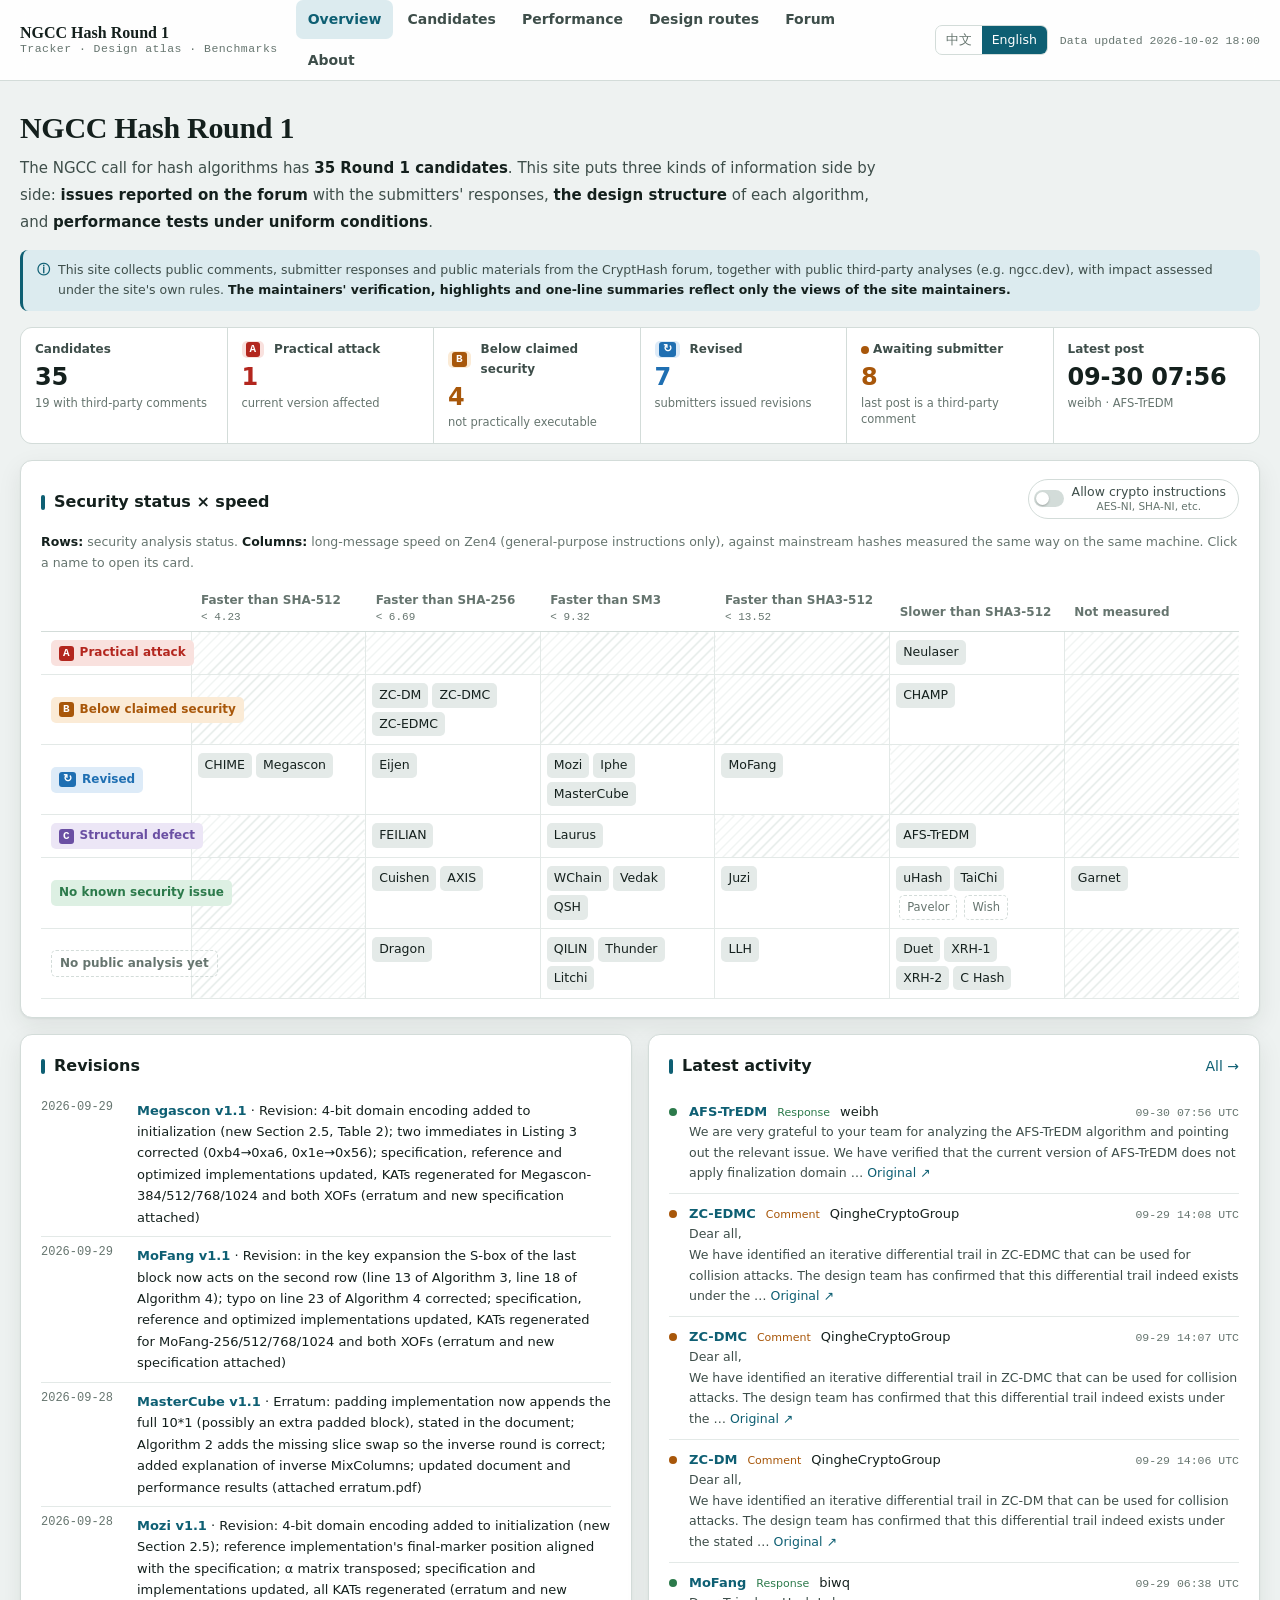
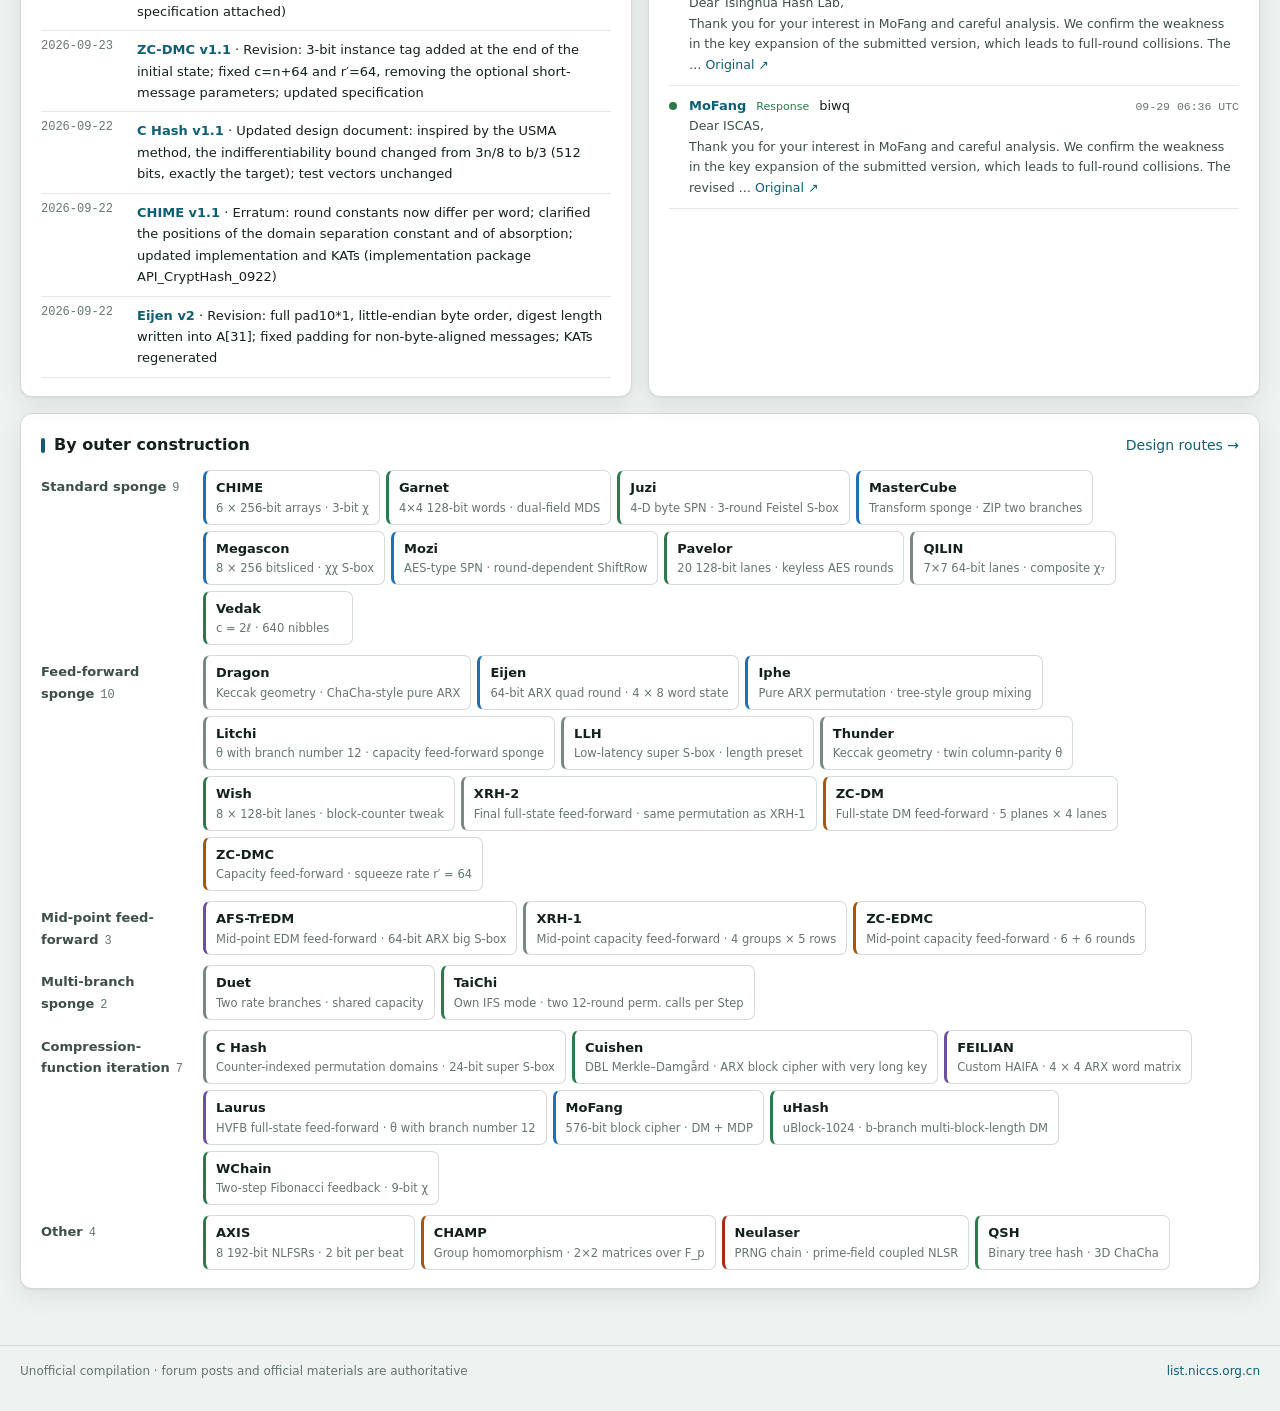
==== commit a61fea69: "Update data" ====
--- a/index.html
+++ b/index.html
@@ -4,6 +4,7 @@
 <meta charset="utf-8">
 <meta name="viewport" content="width=device-width, initial-scale=1">
 <meta name="robots" content="noindex">
+  <link rel="icon" href="data:image/svg+xml,%3Csvg xmlns='http://www.w3.org/2000/svg' viewBox='0 0 32 32'%3E%3Crect width='32' height='32' rx='7' fill='%230E5F73'/%3E%3Cpath d='M11 7 9 25M21 7l-2 18M7 12.5h19M6 19.5h19' stroke='%23fff' stroke-width='2.6' stroke-linecap='round'/%3E%3C/svg%3E">
 <title>NGCC 第一轮哈希候选</title>
 <meta name="description" content="NGCC 第一轮 35 个密码杂凑候选：论坛分析追踪、设计图谱与统一实测。">
 <link rel="stylesheet" href="css/site.css">
--- a/css/site.css
+++ b/css/site.css
@@ -45,7 +45,7 @@
 .brand strong{display:block;font:700 16px/1.2 var(--serif)}
 .brand span{display:block;font:11.5px/1.3 var(--mono);color:var(--muted);letter-spacing:.04em}
 .nav{display:flex;gap:2px;flex-wrap:wrap;flex:1}
-.nav a{padding:8px 12px;border-radius:7px;color:var(--ink-2);font-weight:500}
+.nav a{padding:8px 12px;border-radius:7px;color:var(--ink-2);font-weight:650}
 .nav a:hover{background:var(--sunk);text-decoration:none}
 .nav a[aria-current="page"]{color:var(--accent);background:var(--accent-soft)}
 .top-side{display:flex;align-items:center;gap:12px}
@@ -55,12 +55,16 @@
 .gen{font:11.5px var(--mono);color:var(--muted)}
 
 /* 通用 */
-.hero h1{margin:6px 0 8px;font:700 30px/1.25 var(--serif)}
+.hero h1{margin:6px 0 8px;font:700 30px/1.25 var(--serif);letter-spacing:-.01em}
 .lede{max-width:860px;margin:0 0 14px;color:var(--ink-2);font-size:15px;line-height:1.8}
-.note-bar{margin:0 0 16px;padding:9px 12px;border-radius:8px;background:var(--accent-soft);color:var(--ink-2);font-size:12.5px;line-height:1.65}
+.note-bar{display:flex;gap:8px;margin:0 0 16px;padding:10px 14px;border-radius:8px;background:var(--accent-soft);border-left:3px solid var(--accent);color:var(--ink-2);font-size:12.5px;line-height:1.65}
+.note-bar .nb-i{color:var(--accent);font-weight:700}
+.note-bar strong,.note strong,.isa-note strong,.takeaways strong,.doc strong{color:var(--ink);font-weight:650}
+.lede strong{color:var(--ink);font-weight:650}
 .panel{background:var(--surface);border:1px solid var(--line);border-radius:12px;box-shadow:var(--shadow);padding:18px 20px;margin-bottom:16px;min-width:0}
 .panel-h{display:flex;align-items:baseline;justify-content:space-between;gap:12px;flex-wrap:wrap;margin-bottom:12px}
-.panel-h h2{margin:0;font-size:16px;font-weight:600}
+.panel-h h2{margin:0;font-size:16px;font-weight:650;display:flex;align-items:baseline;gap:0;flex-wrap:wrap}
+.panel>.panel-h h2::before{content:"";align-self:center;width:4px;height:15px;margin-right:9px;border-radius:2px;background:var(--accent)}
 .panel-h h2 small{font-weight:400;color:var(--muted);font-size:12px;margin-left:8px}
 .panel-h p{margin:0;color:var(--muted);font-size:12.5px;max-width:760px}
 .grid2{display:grid;grid-template-columns:minmax(0,1fr) minmax(0,1fr);gap:16px}
@@ -101,9 +105,9 @@
 .kpis{display:grid;grid-template-columns:repeat(6,minmax(0,1fr));gap:1px;background:var(--line);border:1px solid var(--line);border-radius:12px;overflow:hidden;margin-bottom:16px}
 .kpi{display:flex;flex-direction:column;gap:3px;padding:12px 14px;background:var(--surface);color:var(--ink);text-decoration:none}
 .kpi:hover{background:var(--sunk);text-decoration:none}
-.kpi .k{font-size:12px;color:var(--ink-2);display:flex;align-items:center;gap:4px}
+.kpi .k{font-size:12px;font-weight:600;color:var(--ink-2);display:flex;align-items:center;gap:4px}
 .kpi .v{font:600 24px/1.2 var(--sans)}
-.kpi .s{font-size:11.5px;color:var(--muted);overflow:hidden;text-overflow:ellipsis;white-space:nowrap}
+.kpi .s{font-size:11.5px;line-height:1.45;color:var(--muted)}
 .matrix-wrap{overflow-x:auto}
 .matrix{table-layout:fixed;min-width:860px}
 .matrix th{white-space:normal;vertical-align:bottom;font-size:12px}
@@ -144,7 +148,10 @@
 .controls input{min-width:220px}
 .cands tbody tr{cursor:pointer}.cands tbody tr:hover td{background:var(--sunk)}
 .cands td.alg a{font-weight:600;color:var(--ink)}
-.route{font-size:12.5px}
+.route{font-size:12.5px;font-weight:600;color:var(--ink-2)}
+.cands td.alg{min-width:150px;width:210px}
+.cands td.alg .aff{max-width:210px;display:-webkit-box;-webkit-box-orient:vertical;-webkit-line-clamp:2;line-clamp:2;overflow:hidden}.cands td:nth-child(6){min-width:175px}
+.cands td:nth-child(3) .lv{white-space:normal;line-height:1.35;max-width:150px}.cands td:nth-child(3) .lv b{flex:none}
 .empty{color:var(--muted);text-align:center;padding:20px}
 
 /* 算法页 */
@@ -168,12 +175,13 @@
 .g-v strong{font:600 26px/1 var(--sans)}
 .g-v span{font-size:12px;color:var(--muted)}
 .g-card p{margin:0;font-size:13px;color:var(--ink-2);line-height:1.7}
+.g-card .g-sum{display:-webkit-box;-webkit-box-orient:vertical;-webkit-line-clamp:5;line-clamp:5;overflow:hidden}
 .g-card .g-sub{font-size:12px;color:var(--muted)}
 .g-more{margin-top:auto;font-size:12px;color:var(--accent)}
 .g-facts{display:grid;grid-template-columns:auto 1fr;gap:3px 10px;margin:0;font-size:12.5px}
-.g-facts dt{color:var(--muted)}.g-facts dd{margin:0}
+.g-facts dt{color:var(--ink-2);font-weight:600}.g-facts dd{margin:0}
 .alg-tabs{display:flex;gap:4px;border-bottom:1px solid var(--line);margin-bottom:16px;position:sticky;top:60px;z-index:10;background:var(--ground);padding-top:6px}
-.alg-tabs a{padding:9px 14px;color:var(--ink-2);font-weight:500;border-bottom:2px solid transparent;margin-bottom:-1px}
+.alg-tabs a{padding:9px 14px;color:var(--ink-2);font-weight:600;border-bottom:2px solid transparent;margin-bottom:-1px}
 .alg-tabs a[aria-selected="true"]{color:var(--accent);border-bottom-color:var(--accent)}
 .alg-tabs a:hover{text-decoration:none;color:var(--accent)}
 .diagram{overflow-x:auto;background:var(--paper);border-radius:10px}
@@ -208,6 +216,7 @@
 .findings p{margin:8px 0 0;font-size:13px;color:var(--ink-2)}
 .f-note b{margin-right:6px;color:var(--ink)}
 .f-src{display:flex;gap:10px;flex-wrap:wrap;margin-top:8px;font-size:12px;color:var(--muted)}
+.f-src b{color:var(--ink-2);font-weight:600}
 .vtag{border-bottom:1px dotted var(--muted)}
 .hl{margin-top:14px;padding:10px 14px;border-left:3px solid var(--accent);background:var(--accent-soft);border-radius:0 8px 8px 0}
 .hl span{font-size:12px;font-weight:600;color:var(--ink-2)}.hl em{font-style:normal;font-weight:400;color:var(--muted);margin-left:6px}
@@ -219,11 +228,11 @@
 .msg-b{margin-top:4px;font-size:12.5px;color:var(--ink-2);white-space:pre-line}
 .tiles{display:grid;grid-template-columns:repeat(3,minmax(0,1fr));gap:1px;background:var(--line);border:1px solid var(--line);border-radius:10px;overflow:hidden}
 .tile{display:flex;flex-direction:column;gap:2px;padding:12px 14px;background:var(--surface)}
-.tile .k{font-size:12px;color:var(--muted)}.tile .v{font:600 24px/1.2 var(--sans)}.tile .s{font-size:11.5px;color:var(--muted)}
+.tile .k{font-size:12px;font-weight:600;color:var(--ink-2)}.tile .v{font:600 24px/1.2 var(--sans)}.tile .s{font-size:11.5px;color:var(--muted)}
 .ruler-box{display:grid;gap:4px;margin-top:14px;max-width:520px;font-size:12px;color:var(--muted)}
 .ruler{width:100%;height:auto}
 .ruler .axis{stroke:var(--line);stroke-width:2}
-.ruler .baseline{stroke:var(--muted);stroke-width:1}
+.ruler .baseline{stroke-width:2}
 .ruler .base-label{font:10px var(--sans);fill:var(--muted)}
 .ruler .mark{fill:var(--series);stroke:var(--surface);stroke-width:2}
 .r-leg{color:var(--ink-2)}
@@ -242,7 +251,7 @@
 .changes article{padding:12px 14px;border:1px solid var(--line);border-radius:10px}
 .changes h3{margin:0 0 6px;font-size:14px}
 .changes dl{display:grid;grid-template-columns:5.5em 1fr;gap:3px 10px;margin:0;font-size:13px}
-.changes dt{color:var(--muted)}.changes dd{margin:0}
+.changes dt{color:var(--ink-2);font-weight:600}.changes dd{margin:0}
 .changes p{margin:6px 0 0;font-size:12.5px;color:var(--muted)}
 .srcs{list-style:none;margin:0;padding:0;display:grid;gap:8px}
 .srcs li{display:grid;grid-template-columns:24px 1fr;gap:10px;padding:10px 12px;border:1px solid var(--line);border-radius:9px}
@@ -257,15 +266,18 @@
 .bar-chart{display:block;width:100%;min-width:640px;height:auto}
 .bar-chart .grid{stroke:var(--grid);stroke-width:1}
 .bar-chart .tick,.bar-chart .axis-title{font:11px var(--sans);fill:var(--muted)}
-.bar-chart .baseline{stroke:var(--ink-2);stroke-width:1;opacity:.55}
+.bar-chart .baseline{stroke-width:2}
 .bar-chart .base-label{font:600 11px var(--sans);fill:var(--ink-2)}
+.bar-chart .base-label,.bar-chart .bar-val,.bar-chart .tick,.ruler .base-label{paint-order:stroke;stroke:var(--surface);stroke-width:4px;stroke-linejoin:round}
 .bar-chart .bar{fill:var(--series)}
 .bar-chart .bar-name{font:12px var(--sans);fill:var(--ink)}
 .bar-chart .bar-val{font:11.5px var(--sans);fill:var(--ink-2)}
 .bar-chart .hit{fill:transparent}
+.bar-chart .val-bg{fill:var(--surface)}.bar-row:hover .val-bg,.bar-row:focus .val-bg{fill:var(--sunk)}
 .bar-row{cursor:pointer}
 .bar-row:hover .hit,.bar-row:focus .hit{fill:var(--sunk)}
-.bar-row.dim .bar{fill:var(--series-dim)}
+.bar-row.fk-ref .bar{fill:var(--series);opacity:.45}
+.bar-row.dim .bar{fill:var(--series-dim);opacity:1}
 .bar-row.hl .bar-name,.bar-row.hl .bar-val{font-weight:700}
 .chart-tip{position:absolute;z-index:60;pointer-events:none;display:flex;flex-direction:column;gap:2px;padding:8px 10px;background:var(--surface);border:1px solid var(--line);border-radius:8px;box-shadow:var(--shadow);font-size:12px;color:var(--ink-2)}
 .chart-tip strong{font-size:13px;color:var(--ink)}
@@ -303,12 +315,12 @@
 .dr-body .g-v strong{font-size:22px}
 .dr-body .g-card p{font-size:12.5px}
 .dr-tabs{position:sticky;top:-16px;background:var(--ground)}
-.dr-tabs button{border:0;background:transparent;padding:9px 14px;color:var(--ink-2);font-weight:500;border-bottom:2px solid transparent;margin-bottom:-1px;cursor:pointer}
+.dr-tabs button{border:0;background:transparent;padding:9px 14px;color:var(--ink-2);font-weight:600;border-bottom:2px solid transparent;margin-bottom:-1px;cursor:pointer}
 .dr-tabs button[aria-selected="true"]{color:var(--accent);border-bottom-color:var(--accent)}
 .dr-body .panel{padding:14px 16px}
 .dr-body .tiles{grid-template-columns:repeat(3,minmax(0,1fr))}
 .dr-body .op-card{grid-template-columns:minmax(0,1fr)}
-@media (max-width:760px){.drawer{width:100vw}.dr-body .glance{grid-template-columns:minmax(0,1fr)}.dr-head,.dr-body{padding-left:14px;padding-right:14px}}
+@media (max-width:760px){.drawer{width:100vw}.dr-head h2{font-size:24px}.dr-actions{gap:8px}.dr-actions a{white-space:nowrap;font-size:12px}.dr-body .glance{grid-template-columns:minmax(0,1fr)}.dr-head,.dr-body{padding-left:14px;padding-right:14px}}
 
 /* 路线对比（沿用图谱样式） */
 .compare-intro { margin-bottom: 24px; }
@@ -419,3 +431,20 @@
 .wdban{margin:0 0 14px;padding:10px 12px;border:1px solid var(--line);border-left:3px solid var(--none);border-radius:8px;background:var(--sunk);font-size:13px;line-height:1.65;color:var(--ink-2)}
 .wdban b{color:var(--ink)} .wdban .wdsub{font-size:12px;color:var(--muted)}
 .drift{margin:0 0 12px;padding:8px 12px;border:1px solid var(--line);border-left:3px solid var(--pend);border-radius:8px;background:var(--pend-soft);font-size:12.5px;color:var(--ink-2)}
+
+/* KPI 数字按状态着色 */
+.kpi-A .v{color:var(--crit)}.kpi-B .v{color:var(--pend)}.kpi-P .v{color:var(--patch)}.kpi-pend .v{color:var(--pend)}
+.kpi .v{letter-spacing:-.01em}
+
+/* 基线：四种颜色 + 四种线型（线型是不依赖颜色的第二编码）；文字保持正文颜色 */
+:root{--bl-sha512:#eb6834;--bl-sha256:#4a3aa7;--bl-sm3:#1baf7a;--bl-sha3512:#d6337a}
+@media (prefers-color-scheme:dark){:root:not([data-theme="light"]){--bl-sha512:#d95926;--bl-sha256:#9085e9;--bl-sm3:#199e70;--bl-sha3512:#e87ba4}}
+:root[data-theme="dark"]{--bl-sha512:#d95926;--bl-sha256:#9085e9;--bl-sm3:#199e70;--bl-sha3512:#e87ba4}
+.bl .baseline,.bl .bl-key{stroke:var(--ink-2);fill:none}
+.bl .bl-key{stroke-width:2.5}
+.bl-sha512 .baseline,.bl-sha512 .bl-key{stroke:var(--bl-sha512)}
+.bl-sha256 .baseline,.bl-sha256 .bl-key{stroke:var(--bl-sha256);stroke-dasharray:7 3}
+.bl-sm3 .baseline,.bl-sm3 .bl-key{stroke:var(--bl-sm3);stroke-dasharray:2 3}
+.bl-sha3512 .baseline,.bl-sha3512 .bl-key{stroke:var(--bl-sha3512);stroke-dasharray:9 3 2 3}
+.bl-sm3 .baseline,.bl-sm3 .bl-key{stroke-linecap:round}
+.bar-chart .base-label{fill:var(--ink)}
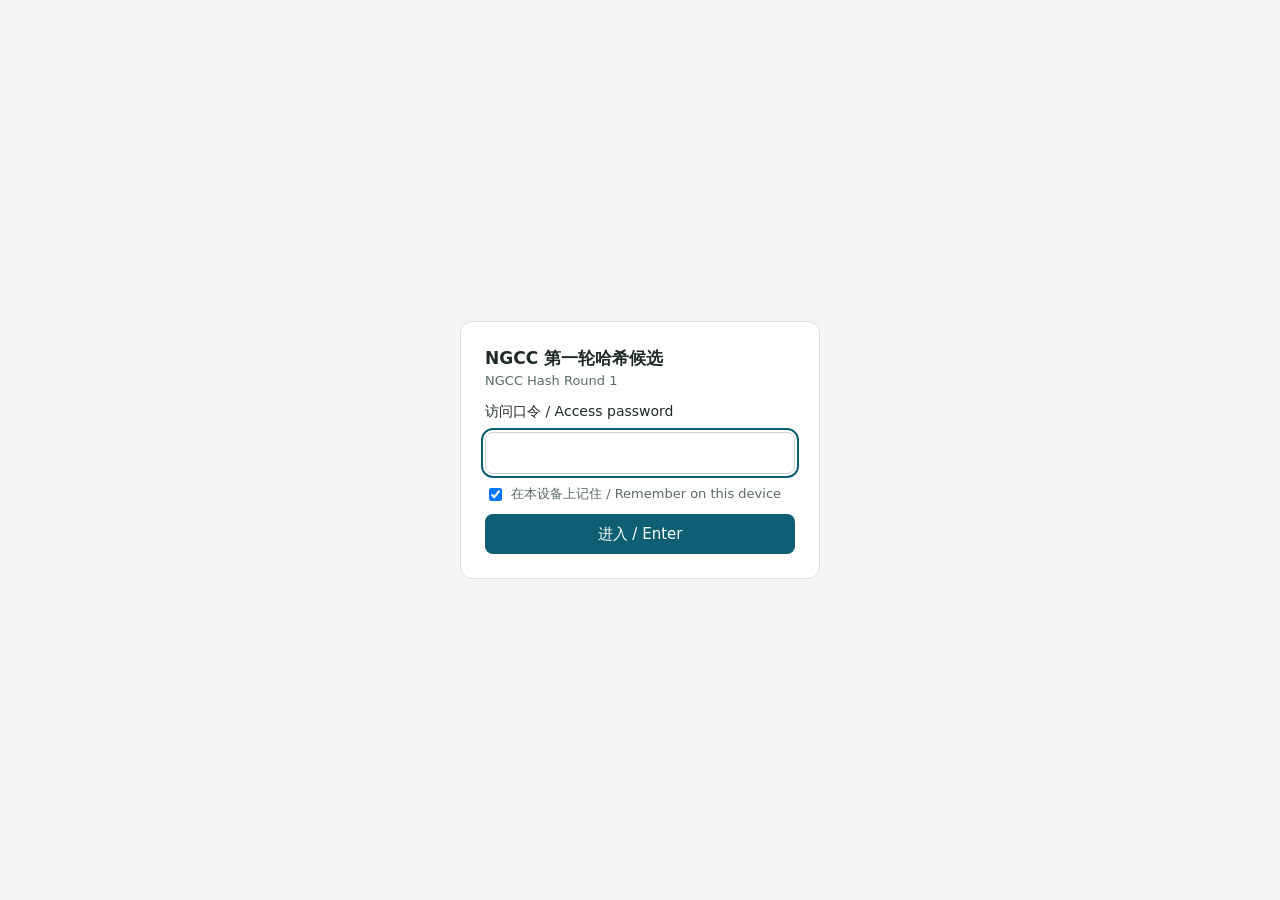
==== commit 857fae64: "Update data" ====
--- a/index.html
+++ b/index.html
@@ -26,21 +26,71 @@
     <div id="dr-body" class="dr-body"></div>
   </aside>
   <footer class="wrap site-foot"><span id="foot"></span><a href="https://list.niccs.org.cn/archives/list/crypthashforum@list.niccs.org.cn/" target="_blank" rel="noopener">list.niccs.org.cn</a></footer>
-  <script>window.SITE_ROOTS = { tracker: '', atlas: '' };</script>
-  <script src="data/tracker-data.js"></script>
-  <script src="data/perf-data.js"></script>
-  <script src="data/perf-data.en.js"></script>
-  <script src="data/algorithms-extra2.js"></script>
-  <script src="data/algorithms-extra2.en.js"></script>
-  <script src="data/diagram-specs2.js"></script>
-  <script src="data/diagram-specs2.en.js"></script>
-  <script src="data/diagram.js"></script>
-  <script src="data/comparison-data.js"></script>
-  <script src="data/comparison-data.en.js"></script>
-  <script src="data/compare.js"></script>
-  <script src="js/i18n.js"></script>
-  <script src="js/model.js"></script>
-  <script src="js/chart.js"></script>
-  <script src="js/app.js"></script>
+<div id="gate" class="gate"><form class="gate-box" autocomplete="on">
+<div class="gate-t">NGCC 第一轮哈希候选 <span>NGCC Hash Round 1</span></div>
+<label for="gate-pw">访问口令 / Access password</label>
+<input id="gate-pw" type="password" autocomplete="current-password" required>
+<label class="gate-rm"><input id="gate-rm" type="checkbox" checked> 在本设备上记住 / Remember on this device</label>
+<button type="submit">进入 / Enter</button><p id="gate-err" class="gate-err" hidden>口令不正确 / Wrong password</p>
+<noscript><p class="gate-err">需要启用 JavaScript / JavaScript is required</p></noscript></form></div>
+<style>.gate{position:fixed;inset:0;z-index:1000;display:flex;align-items:center;justify-content:center;background:var(--bg,#f4f6f5);padding:16px}
+.gate-box{width:100%;max-width:360px;display:flex;flex-direction:column;gap:10px;padding:24px;border:1px solid #d9e1de;border-radius:12px;background:#fff;font:14px/1.5 system-ui,-apple-system,"Segoe UI",sans-serif;color:#1f2a27}
+.gate-t{font-weight:700;font-size:17px}.gate-t span{display:block;font-weight:400;font-size:13px;color:#5b6b66}
+.gate-box input[type=password]{padding:9px 10px;border:1px solid #c7d2ce;border-radius:8px;font-size:15px}
+.gate-rm{display:flex;gap:6px;align-items:center;font-size:13px;color:#5b6b66}
+.gate-box button{padding:9px;border:0;border-radius:8px;background:#0E5F73;color:#fff;font-size:15px;cursor:pointer}
+.gate-box button[disabled]{opacity:.6}.gate-err{margin:0;color:#b42318;font-size:13px}</style>
+<script src="site.enc.js"></script>
+<script>
+(function () {
+  var E = window.__SITE_ENC, KEY = 'ngcc.sitekey.' + E.kid, te = new TextEncoder(), td = new TextDecoder();
+  var $ = function (id) { return document.getElementById(id); };
+  var b64 = function (s) { return Uint8Array.from(atob(s), function (c) { return c.charCodeAt(0); }); };
+  var u64 = function (u) { var s = ''; u.forEach(function (x) { s += String.fromCharCode(x); }); return btoa(s); };
+  var st = { get: function (k) { try { return localStorage.getItem(k); } catch (e) { return null; } },
+             set: function (k, v) { try { localStorage.setItem(k, v); } catch (e) {} },
+             del: function (k) { try { localStorage.removeItem(k); } catch (e) {} } };
+  function derive(pw) {
+    return crypto.subtle.importKey('raw', te.encode(pw), 'PBKDF2', false, ['deriveBits']).then(function (b) {
+      return crypto.subtle.deriveBits({ name: 'PBKDF2', salt: b64(E.salt), iterations: E.iter, hash: 'SHA-256' }, b, 512);
+    }).then(function (x) { return new Uint8Array(x); });
+  }
+  function open(raw) {
+    return Promise.all([
+      crypto.subtle.importKey('raw', raw.slice(0, 32), { name: 'AES-CTR' }, false, ['decrypt']),
+      crypto.subtle.importKey('raw', raw.slice(32), { name: 'HMAC', hash: 'SHA-256' }, false, ['verify'])
+    ]).then(function (k) {
+      return Promise.all(E.files.map(function (f) {
+        var iv = b64(f.iv), ct = b64(f.ct), m = new Uint8Array(iv.length + ct.length);
+        m.set(iv); m.set(ct, iv.length);
+        return crypto.subtle.verify('HMAC', k[1], b64(f.mac), m).then(function (ok) {
+          if (!ok) throw new Error('mac');
+          return crypto.subtle.decrypt({ name: 'AES-CTR', counter: iv, length: 64 }, k[0], ct);
+        }).then(function (pt) { return td.decode(pt); });
+      }));
+    });
+  }
+  function run(srcs) {
+    $('gate').remove();
+    srcs.forEach(function (s, i) {
+      var el = document.createElement('script');
+      el.text = s.split('@@GEN@@').join(E.generated || '') + '\n//# sourceURL=' + E.files[i].n;
+      document.body.appendChild(el);
+    });
+  }
+  function fail(msg) { $('gate-err').hidden = false; if (msg) $('gate-err').textContent = msg; }
+  if (!window.crypto || !crypto.subtle) { fail('浏览器不支持本地解密 / Browser lacks Web Crypto'); return; }
+  var saved = st.get(KEY);
+  if (saved) { $('gate').style.visibility = 'hidden'; open(b64(saved)).then(run, function () { st.del(KEY); $('gate').style.visibility = ''; }); }
+  document.querySelector('#gate form').addEventListener('submit', function (ev) {
+    ev.preventDefault();
+    var btn = document.querySelector('#gate button'); btn.disabled = true; $('gate-err').hidden = true;
+    derive($('gate-pw').value).then(function (raw) {
+      return open(raw).then(function (srcs) { if ($('gate-rm').checked) st.set(KEY, u64(raw)); run(srcs); });
+    }).catch(function () { fail('口令不正确 / Wrong password'); btn.disabled = false; $('gate-pw').select(); });
+  });
+  $('gate-pw').focus();
+})();
+</script>
 </body>
 </html>
--- a/css/site.css
+++ b/css/site.css
@@ -56,10 +56,13 @@
 
 /* 通用 */
 .hero h1{margin:6px 0 8px;font:700 30px/1.25 var(--serif);letter-spacing:-.01em}
-.lede{max-width:860px;margin:0 0 14px;color:var(--ink-2);font-size:15px;line-height:1.8}
+.lede{max-width:860px;margin:0 0 14px;color:var(--ink-2);font-size:15px;line-height:1.8;text-wrap:pretty}
 .note-bar{display:flex;gap:8px;margin:0 0 16px;padding:10px 14px;border-radius:8px;background:var(--accent-soft);border-left:3px solid var(--accent);color:var(--ink-2);font-size:12.5px;line-height:1.65}
 .note-bar .nb-i{color:var(--accent);font-weight:700}
 .note-bar strong,.note strong,.isa-note strong,.takeaways strong,.doc strong{color:var(--ink);font-weight:650}
+.hero-links{display:flex;flex-wrap:wrap;gap:6px 18px;margin:-4px 0 14px;font-size:13.5px}
+.hero-links a{color:var(--accent);text-decoration:none;border-bottom:1px solid transparent}
+.hero-links a:hover{border-bottom-color:var(--accent)}
 .lede strong{color:var(--ink);font-weight:650}
 .panel{background:var(--surface);border:1px solid var(--line);border-radius:12px;box-shadow:var(--shadow);padding:18px 20px;margin-bottom:16px;min-width:0}
 .panel-h{display:flex;align-items:baseline;justify-content:space-between;gap:12px;flex-wrap:wrap;margin-bottom:12px}
@@ -217,6 +220,11 @@
 .f-note b{margin-right:6px;color:var(--ink)}
 .f-src{display:flex;gap:10px;flex-wrap:wrap;margin-top:8px;font-size:12px;color:var(--muted)}
 .f-src b{color:var(--ink-2);font-weight:600}
+.f-date{white-space:nowrap}
+.findings .f-lead{color:var(--ink)}
+.findings .f-lbl{color:var(--ink);font-weight:650}
+.stbox p b{color:var(--ink);font-weight:650}
+.panel-h h2 .asof{margin-left:10px;font-size:12px;font-weight:400;color:var(--muted);letter-spacing:0;white-space:nowrap}
 .vtag{border-bottom:1px dotted var(--muted)}
 .hl{margin-top:14px;padding:10px 14px;border-left:3px solid var(--accent);background:var(--accent-soft);border-radius:0 8px 8px 0}
 .hl span{font-size:12px;font-weight:600;color:var(--ink-2)}.hl em{font-style:normal;font-weight:400;color:var(--muted);margin-left:6px}
@@ -448,3 +456,8 @@
 .bl-sha3512 .baseline,.bl-sha3512 .bl-key{stroke:var(--bl-sha3512);stroke-dasharray:9 3 2 3}
 .bl-sm3 .baseline,.bl-sm3 .bl-key{stroke-linecap:round}
 .bar-chart .base-label{fill:var(--ink)}
+
+/* 数学上下标（M.math）：不撑高行距 */
+sup,sub{font-size:.75em;line-height:0;position:relative;vertical-align:baseline}
+sup{top:-.45em}
+sub{bottom:-.2em}
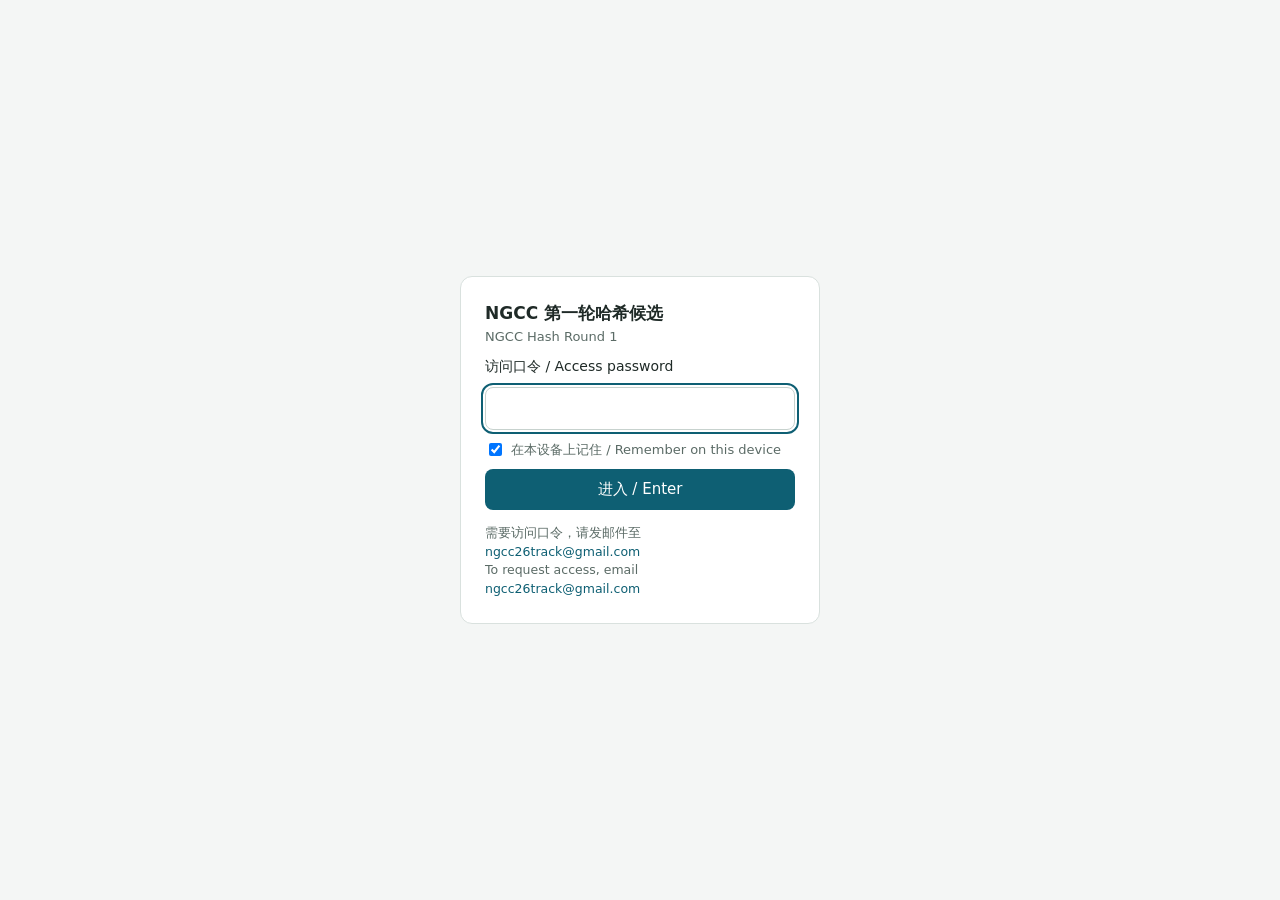
==== commit 9d65da4b: "Update data" ====
--- a/index.html
+++ b/index.html
@@ -32,16 +32,113 @@
 <input id="gate-pw" type="password" autocomplete="current-password" required>
 <label class="gate-rm"><input id="gate-rm" type="checkbox" checked> 在本设备上记住 / Remember on this device</label>
 <button type="submit">进入 / Enter</button><p id="gate-err" class="gate-err" hidden>口令不正确 / Wrong password</p>
-<noscript><p class="gate-err">需要启用 JavaScript / JavaScript is required</p></noscript></form></div>
+<p class="gate-ct">需要访问口令，请发邮件至 <a href="mailto:ngcc26track@gmail.com">ngcc26track@gmail.com</a><br>To request access, email <a href="mailto:ngcc26track@gmail.com">ngcc26track@gmail.com</a></p><noscript><p class="gate-err">需要启用 JavaScript / JavaScript is required</p></noscript></form></div>
 <style>.gate{position:fixed;inset:0;z-index:1000;display:flex;align-items:center;justify-content:center;background:var(--bg,#f4f6f5);padding:16px}
 .gate-box{width:100%;max-width:360px;display:flex;flex-direction:column;gap:10px;padding:24px;border:1px solid #d9e1de;border-radius:12px;background:#fff;font:14px/1.5 system-ui,-apple-system,"Segoe UI",sans-serif;color:#1f2a27}
 .gate-t{font-weight:700;font-size:17px}.gate-t span{display:block;font-weight:400;font-size:13px;color:#5b6b66}
 .gate-box input[type=password]{padding:9px 10px;border:1px solid #c7d2ce;border-radius:8px;font-size:15px}
 .gate-rm{display:flex;gap:6px;align-items:center;font-size:13px;color:#5b6b66}
 .gate-box button{padding:9px;border:0;border-radius:8px;background:#0E5F73;color:#fff;font-size:15px;cursor:pointer}
-.gate-box button[disabled]{opacity:.6}.gate-err{margin:0;color:#b42318;font-size:13px}</style>
+.gate-box button[disabled]{opacity:.6}.gate-ct{margin:4px 0 0;font-size:12.5px;color:#5b6b66}.gate-ct a{color:#0E5F73}.gate-err{margin:0;color:#b42318;font-size:13px}</style>
 <script src="site.enc.js"></script>
 <script>
+/* HiAE（draft-pham-cfrg-hiae-06）解密，纯 JavaScript。状态 16 块 × 4 个大端 32 位字，AESL 用 T 表。 */
+var HiAE = (function () {
+  var S = new Uint8Array(256), T0 = new Uint32Array(256), T1 = new Uint32Array(256), T2 = new Uint32Array(256), T3 = new Uint32Array(256);
+  var xt = function (a) { return a & 0x80 ? ((a << 1) ^ 0x1b) & 0xff : a << 1; };
+  (function () {
+    var p = 1, q = 1;
+    do {
+      p = p ^ ((p << 1) & 0xff) ^ (p & 0x80 ? 0x1b : 0);
+      q ^= q << 1; q ^= q << 2; q ^= q << 4; q &= 0xff; if (q & 0x80) q ^= 0x09;
+      S[p] = q ^ (((q << 1) | (q >>> 7)) & 0xff) ^ (((q << 2) | (q >>> 6)) & 0xff) ^ (((q << 3) | (q >>> 5)) & 0xff) ^ (((q << 4) | (q >>> 4)) & 0xff) ^ 0x63;
+    } while (p !== 1);
+    S[0] = 0x63;
+    for (var i = 0; i < 256; i++) {
+      var s = S[i], s2 = xt(s), t = ((s2 << 24) | (s << 16) | (s << 8) | (s2 ^ s)) >>> 0;
+      T0[i] = t; T1[i] = ((t >>> 8) | (t << 24)) >>> 0; T2[i] = ((t >>> 16) | (t << 16)) >>> 0; T3[i] = ((t >>> 24) | (t << 8)) >>> 0;
+    }
+  })();
+  function rd(b, i) { return ((b[i] << 24) | (b[i + 1] << 16) | (b[i + 2] << 8) | b[i + 3]) >>> 0; }
+  function wr(b, i, v) { b[i] = v >>> 24; b[i + 1] = (v >>> 16) & 255; b[i + 2] = (v >>> 8) & 255; b[i + 3] = v & 255; }
+  function hex(h) { var u = new Uint8Array(h.length / 2); for (var i = 0; i < u.length; i++) u[i] = parseInt(h.substr(2 * i, 2), 16); return u; }
+  var C0 = hex('3243f6a8885a308d313198a2e0370734'), C1 = hex('4a40938222 99f31d0082efa98ec4e6c8'.replace(' ', ''));
+  function St(key, nonce) {
+    this.w = new Uint32Array(64); this.o = 0;
+    var k0 = key.subarray(0, 16), k1 = key.subarray(16, 32), z = new Uint8Array(16);
+    var nk = new Uint8Array(16), cc = new Uint8Array(16);
+    for (var i = 0; i < 16; i++) { nk[i] = nonce[i] ^ k1[i]; cc[i] = C0[i] ^ C1[i]; }
+    [C0, k0, C0, nonce, z, k0, z, C1, k1, z, nk, C0, C1, k1, z, cc].forEach(function (b, j) { for (var k = 0; k < 4; k++) this.w[4 * j + k] = rd(b, 4 * k); }, this);
+    this.a = new Uint32Array(4); this.b = new Uint32Array(4); this.t = new Uint32Array(4);
+    var x0 = this.blk(k0), x1 = this.blk(k1);
+    for (var r = 0; r < 16; r++) { this.upd(x0, 0); this.upd(x1, 0); }
+  }
+  St.prototype.blk = function (b, off) { off = off || 0; return new Uint32Array([rd(b, off), rd(b, off + 4), rd(b, off + 8), rd(b, off + 12)]); };
+  St.prototype.aesl = function (i, out) {   // out = AESL(state words at index i..i+3)
+    var w = this.w, a = w[i], b = w[i + 1], c = w[i + 2], d = w[i + 3];
+    out[0] = T0[a >>> 24] ^ T1[(b >>> 16) & 255] ^ T2[(c >>> 8) & 255] ^ T3[d & 255];
+    out[1] = T0[b >>> 24] ^ T1[(c >>> 16) & 255] ^ T2[(d >>> 8) & 255] ^ T3[a & 255];
+    out[2] = T0[c >>> 24] ^ T1[(d >>> 16) & 255] ^ T2[(a >>> 8) & 255] ^ T3[b & 255];
+    out[3] = T0[d >>> 24] ^ T1[(a >>> 16) & 255] ^ T2[(b >>> 8) & 255] ^ T3[c & 255];
+  };
+  St.prototype.core = function () {          // a = AESL(S0 ^ S1)；b = AESL(S13)
+    var w = this.w, o = this.o, i0 = 4 * o, i1 = 4 * ((o + 1) & 15), x = this.t;
+    for (var k = 0; k < 4; k++) x[k] = w[i0 + k] ^ w[i1 + k];
+    var a = x[0], b = x[1], c = x[2], d = x[3], r = this.a;
+    r[0] = T0[a >>> 24] ^ T1[(b >>> 16) & 255] ^ T2[(c >>> 8) & 255] ^ T3[d & 255];
+    r[1] = T0[b >>> 24] ^ T1[(c >>> 16) & 255] ^ T2[(d >>> 8) & 255] ^ T3[a & 255];
+    r[2] = T0[c >>> 24] ^ T1[(d >>> 16) & 255] ^ T2[(a >>> 8) & 255] ^ T3[b & 255];
+    r[3] = T0[d >>> 24] ^ T1[(a >>> 16) & 255] ^ T2[(b >>> 8) & 255] ^ T3[c & 255];
+    this.aesl(4 * ((o + 13) & 15), this.b);
+  };
+  St.prototype.fin = function (t, xi) {      // S0 = AESL(S13) ^ t；S3 ^= xi；S13 ^= xi；Rol
+    var w = this.w, o = this.o, i0 = 4 * o, i3 = 4 * ((o + 3) & 15), i13 = 4 * ((o + 13) & 15);
+    for (var k = 0; k < 4; k++) { w[i0 + k] = this.b[k] ^ t[k]; w[i3 + k] ^= xi[k]; w[i13 + k] ^= xi[k]; }
+    this.o = (o + 1) & 15;
+  };
+  St.prototype.upd = function (xi) {
+    this.core(); var t = new Uint32Array(4);
+    for (var k = 0; k < 4; k++) t[k] = this.a[k] ^ xi[k];
+    this.fin(t, xi);
+  };
+  St.prototype.dec = function (ci, mi) {     // ci, mi: Uint32Array(4)
+    var w = this.w, i9 = 4 * ((this.o + 9) & 15), t = new Uint32Array(4);
+    this.core();
+    for (var k = 0; k < 4; k++) { t[k] = ci[k] ^ w[i9 + k]; mi[k] = this.a[k] ^ t[k]; }
+    this.fin(t, mi);
+  };
+  function decrypt(ct, tag, ad, key, nonce) {
+    var st = new St(key, nonce), i, k, ci = new Uint32Array(4), mi = new Uint32Array(4);
+    for (i = 0; i < ad.length; i += 16) { var pa = new Uint8Array(16); pa.set(ad.subarray(i, i + 16)); st.upd(st.blk(pa)); }
+    var full = ct.length - ct.length % 16, out = new Uint8Array(ct.length);
+    for (i = 0; i < full; i += 16) {
+      ci[0] = rd(ct, i); ci[1] = rd(ct, i + 4); ci[2] = rd(ct, i + 8); ci[3] = rd(ct, i + 12);
+      st.dec(ci, mi); for (k = 0; k < 4; k++) wr(out, i + 4 * k, mi[k]);
+    }
+    if (full < ct.length) {
+      var n = ct.length - full, cb = new Uint8Array(16); cb.set(ct.subarray(full));
+      st.core(); var w = st.w, i9 = 4 * ((st.o + 9) & 15), ks = new Uint8Array(16);
+      for (k = 0; k < 4; k++) wr(ks, 4 * k, (st.a[k] ^ rd(cb, 4 * k) ^ w[i9 + k]) >>> 0);
+      for (k = n; k < 16; k++) cb[k] = ks[k];
+      ci = st.blk(cb); st.dec(ci, mi); var mb = new Uint8Array(16);
+      for (k = 0; k < 4; k++) wr(mb, 4 * k, mi[k]);
+      out.set(mb.subarray(0, n), full);
+    }
+    var lb = new Uint8Array(16), dv = new DataView(lb.buffer);
+    dv.setUint32(0, (ad.length * 8) >>> 0, true); dv.setUint32(4, Math.floor(ad.length * 8 / 4294967296), true);
+    dv.setUint32(8, (ct.length * 8) >>> 0, true); dv.setUint32(12, Math.floor(ct.length * 8 / 4294967296), true);
+    var tt = st.blk(lb);
+    for (i = 0; i < 16; i++) { st.upd(tt); st.upd(tt); }
+    var acc = new Uint32Array(4); for (i = 0; i < 16; i++) for (k = 0; k < 4; k++) acc[k] ^= st.w[4 * i + k];
+    var tb = new Uint8Array(16); for (k = 0; k < 4; k++) wr(tb, 4 * k, acc[k]);
+    var diff = 0; for (i = 0; i < 16; i++) diff |= tb[i] ^ tag[i];
+    if (diff) { out.fill(0); return null; }
+    return out;
+  }
+  return { decrypt: decrypt };
+})();
+if (typeof module !== 'undefined') module.exports = HiAE;
+
 (function () {
   var E = window.__SITE_ENC, KEY = 'ngcc.sitekey.' + E.kid, te = new TextEncoder(), td = new TextDecoder();
   var $ = function (id) { return document.getElementById(id); };
@@ -56,18 +153,14 @@
     }).then(function (x) { return new Uint8Array(x); });
   }
   function open(raw) {
-    return Promise.all([
-      crypto.subtle.importKey('raw', raw.slice(0, 32), { name: 'AES-CTR' }, false, ['decrypt']),
-      crypto.subtle.importKey('raw', raw.slice(32), { name: 'HMAC', hash: 'SHA-256' }, false, ['verify'])
-    ]).then(function (k) {
-      return Promise.all(E.files.map(function (f) {
-        var iv = b64(f.iv), ct = b64(f.ct), m = new Uint8Array(iv.length + ct.length);
-        m.set(iv); m.set(ct, iv.length);
-        return crypto.subtle.verify('HMAC', k[1], b64(f.mac), m).then(function (ok) {
-          if (!ok) throw new Error('mac');
-          return crypto.subtle.decrypt({ name: 'AES-CTR', counter: iv, length: 64 }, k[0], ct);
-        }).then(function (pt) { return td.decode(pt); });
-      }));
+    return new Promise(function (ok, no) {
+      var key = raw.slice(0, 32), out = [];
+      for (var i = 0; i < E.files.length; i++) {
+        var f = E.files[i], m = HiAE.decrypt(b64(f.ct), b64(f.tag), te.encode(f.n), key, b64(f.nonce));
+        if (!m) return no(new Error('tag'));
+        out.push(td.decode(m));
+      }
+      ok(out);
     });
   }
   function run(srcs) {
